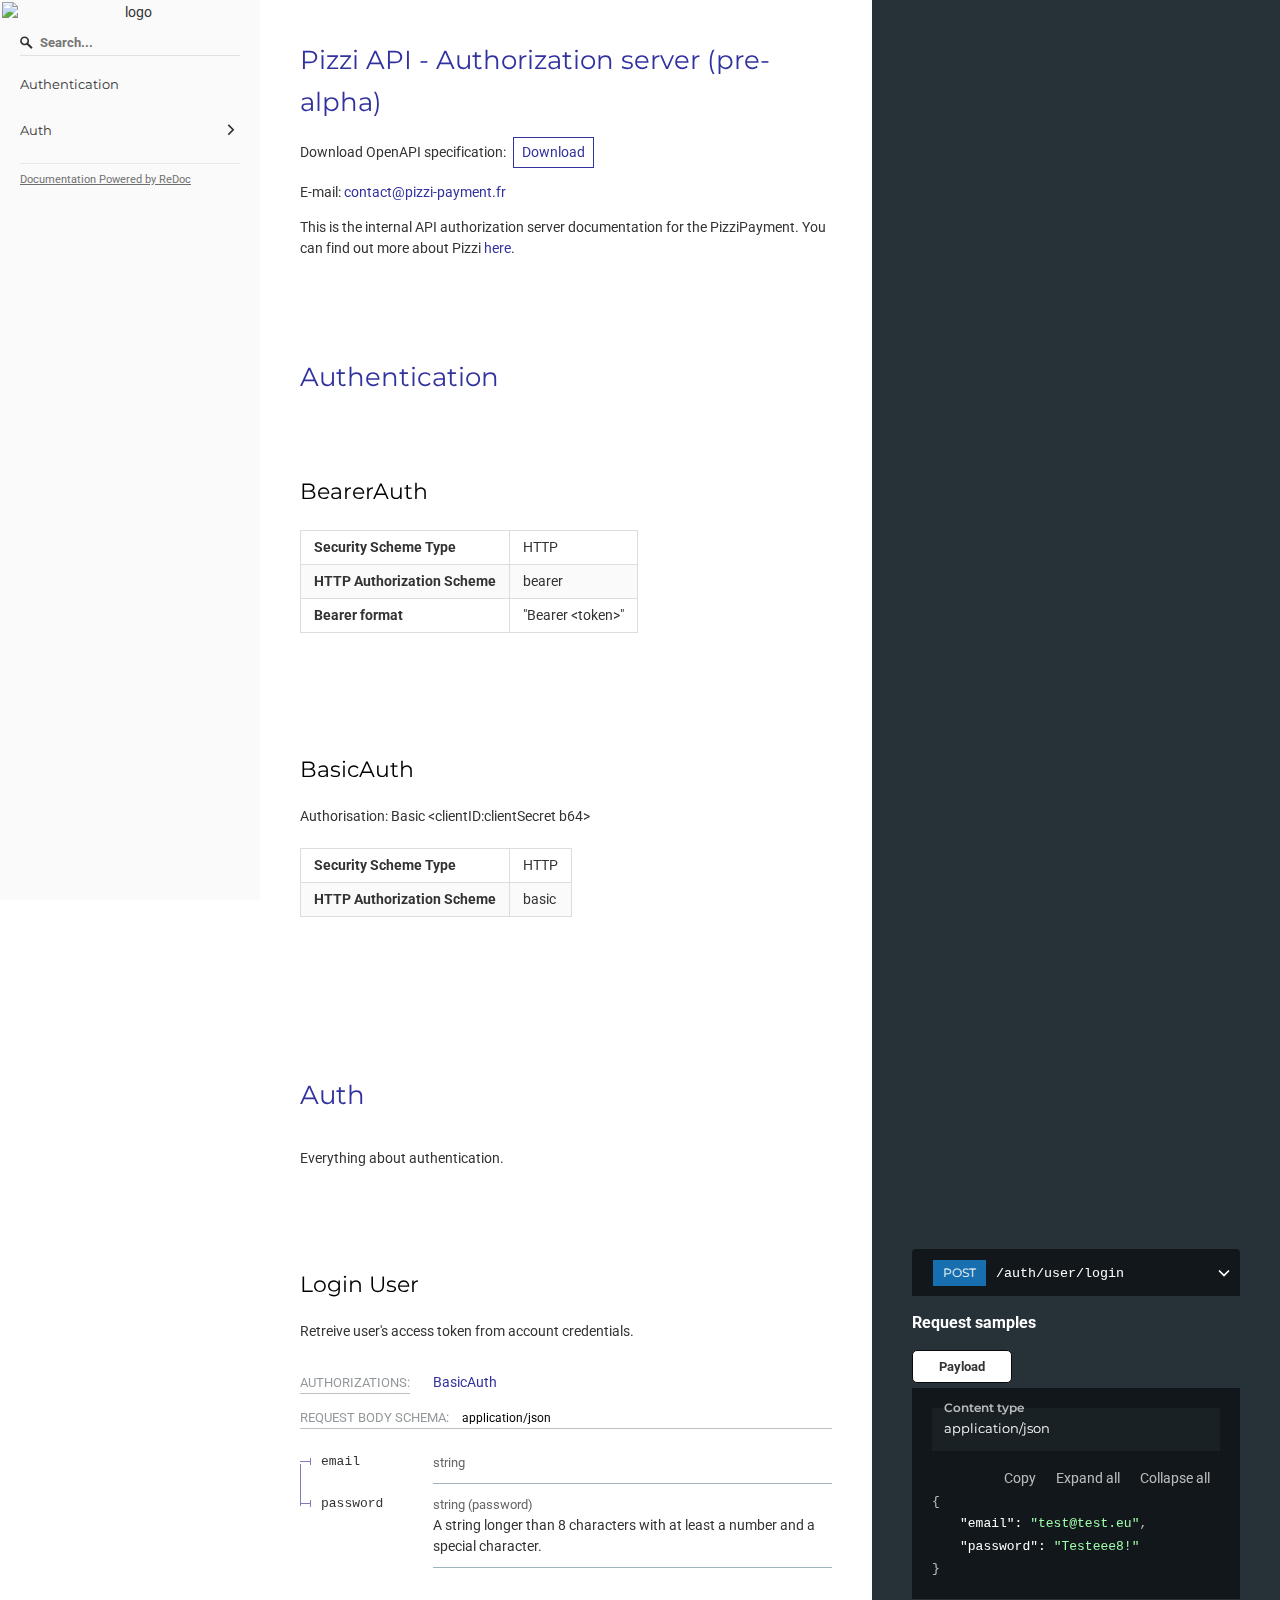
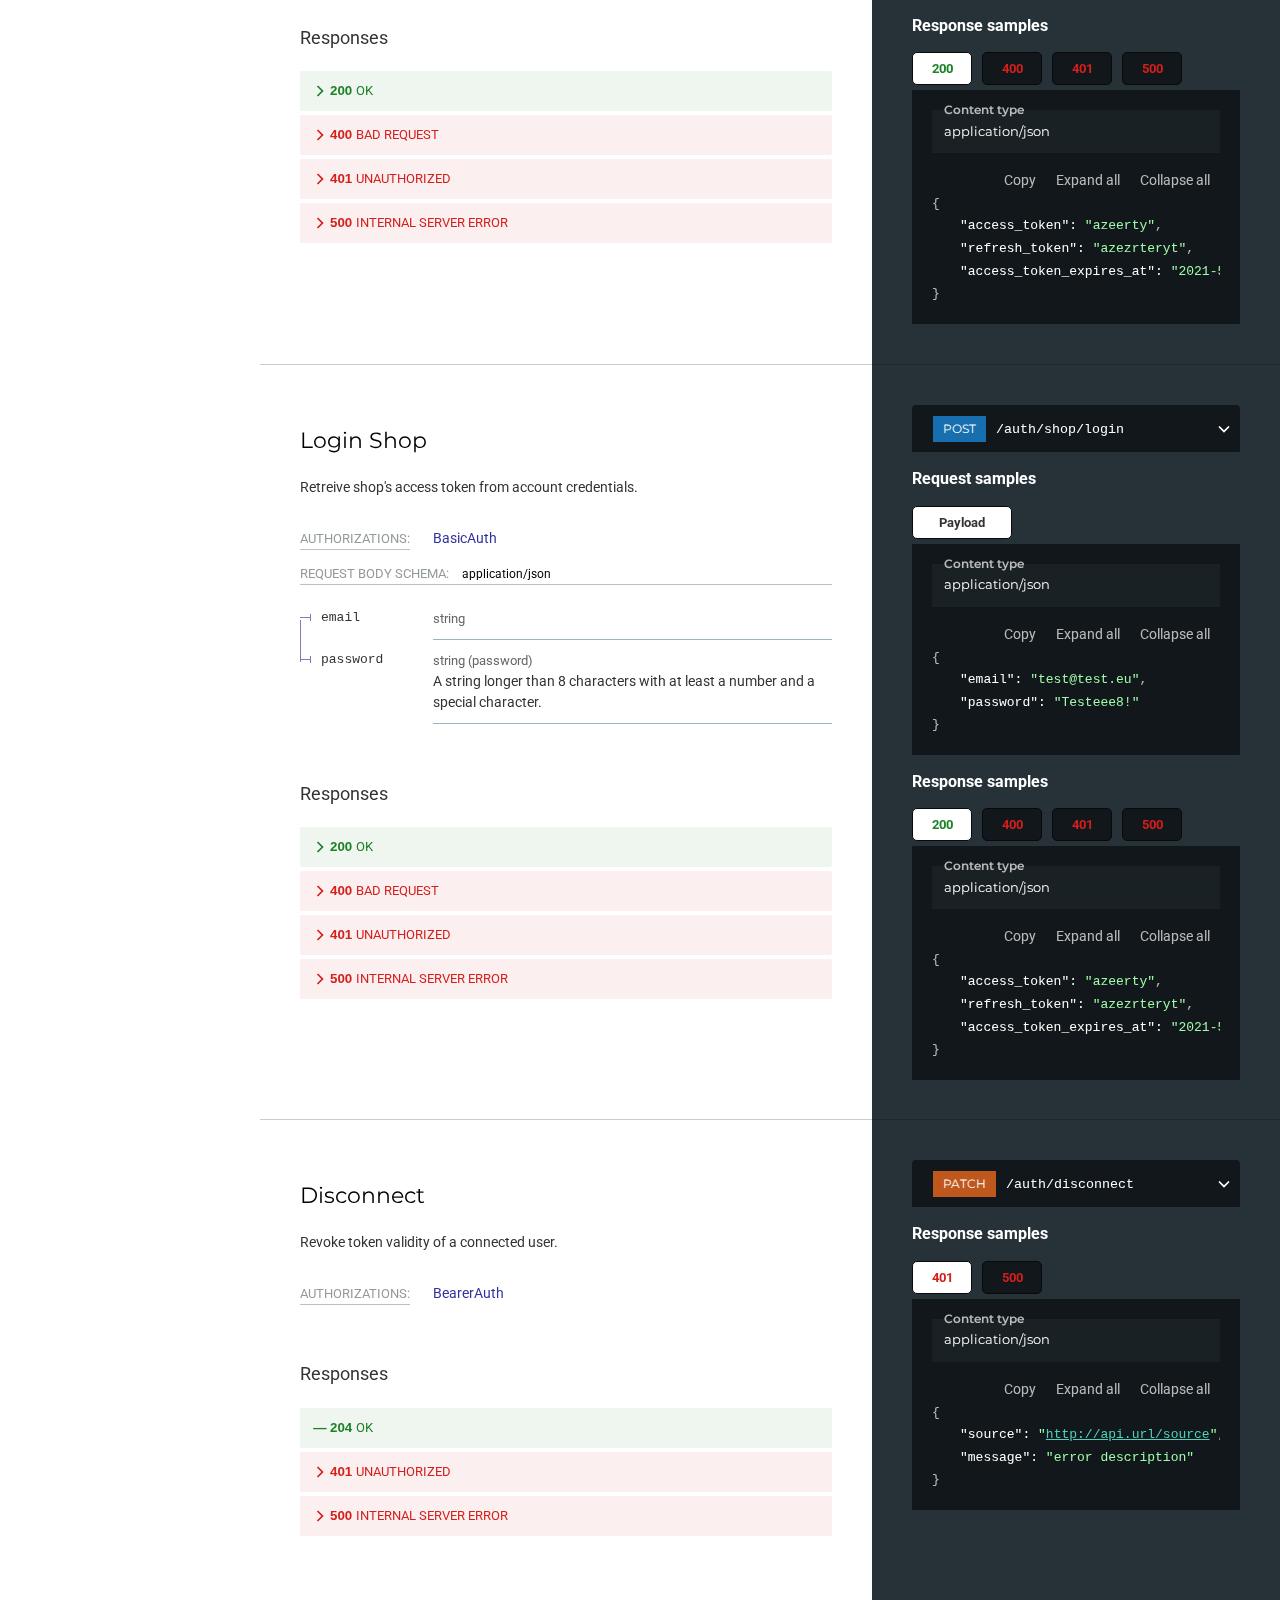
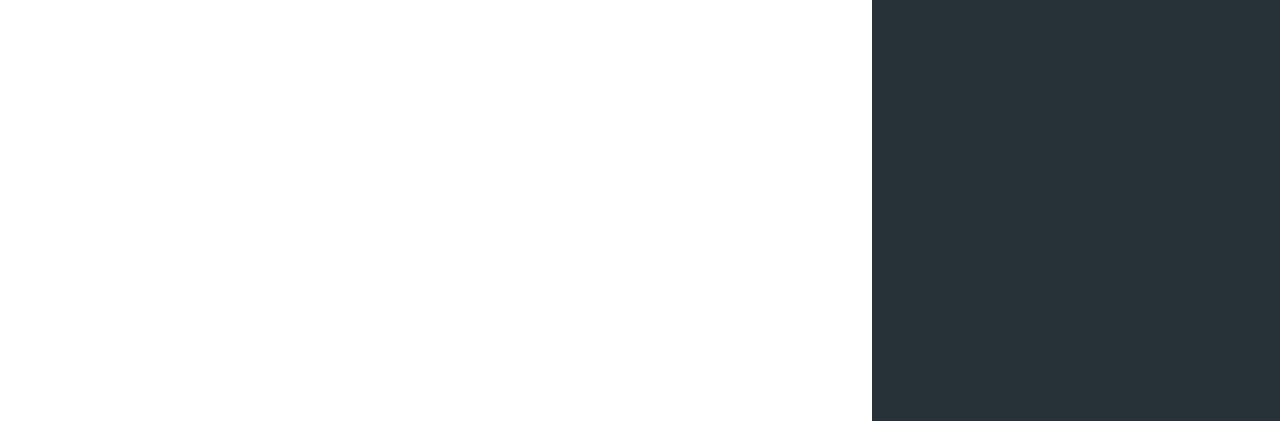
==== authorization-server.html @ ce2922c4 "Update authorization server documentation." ====
<!DOCTYPE html>
<html>

<head>
  <meta charset="utf8" />
  <title>Pizzi API - Authorization server</title>
  <!-- needed for adaptive design -->
  <meta name="viewport" content="width=device-width, initial-scale=1">
  <style>
    body {
      padding: 0;
      margin: 0;
    }
  </style>
  <script>/*! For license information please see redoc.standalone.js.LICENSE.txt */
!function(e,t){"object"==typeof exports&&"object"==typeof module?module.exports=t(require("null")):"function"==typeof define&&define.amd?define(["null"],t):"object"==typeof exports?exports.Redoc=t(require("null")):e.Redoc=t(e.null)}(this,(function(e){return function(){var t={7228:function(e){e.exports=function(e,t){(null==t||t>e.length)&&(t=e.length);for(var n=0,r=new Array(t);n<t;n++)r[n]=e[n];return r},e.exports.default=e.exports,e.exports.__esModule=!0},2858:function(e){e.exports=function(e){if(Array.isArray(e))return e},e.exports.default=e.exports,e.exports.__esModule=!0},3646:function(e,t,n){var r=n(7228);e.exports=function(e){if(Array.isArray(e))return r(e)},e.exports.default=e.exports,e.exports.__esModule=!0},1506:function(e){e.exports=function(e){if(void 0===e)throw new ReferenceError("this hasn't been initialised - super() hasn't been called");return e},e.exports.default=e.exports,e.exports.__esModule=!0},4575:function(e){e.exports=function(e,t){if(!(e instanceof t))throw new TypeError("Cannot call a class as a function")},e.exports.default=e.exports,e.exports.__esModule=!0},9100:function(e,t,n){var r=n(9489),o=n(7067);function i(t,n,a){return o()?(e.exports=i=Reflect.construct,e.exports.default=e.exports,e.exports.__esModule=!0):(e.exports=i=function(e,t,n){var o=[null];o.push.apply(o,t);var i=new(Function.bind.apply(e,o));return n&&r(i,n.prototype),i},e.exports.default=e.exports,e.exports.__esModule=!0),i.apply(null,arguments)}e.exports=i,e.exports.default=e.exports,e.exports.__esModule=!0},3913:function(e){function t(e,t){for(var n=0;n<t.length;n++){var r=t[n];r.enumerable=r.enumerable||!1,r.configurable=!0,"value"in r&&(r.writable=!0),Object.defineProperty(e,r.key,r)}}e.exports=function(e,n,r){return n&&t(e.prototype,n),r&&t(e,r),e},e.exports.default=e.exports,e.exports.__esModule=!0},3269:function(e,t,n){var r=n(379);e.exports=function(e,t){var n="undefined"!=typeof Symbol&&e[Symbol.iterator]||e["@@iterator"];if(!n){if(Array.isArray(e)||(n=r(e))||t&&e&&"number"==typeof e.length){n&&(e=n);var o=0,i=function(){};return{s:i,n:function(){return o>=e.length?{done:!0}:{done:!1,value:e[o++]}},e:function(e){throw e},f:i}}throw new TypeError("Invalid attempt to iterate non-iterable instance.\nIn order to be iterable, non-array objects must have a [Symbol.iterator]() method.")}var a,s=!0,l=!1;return{s:function(){n=n.call(e)},n:function(){var e=n.next();return s=e.done,e},e:function(e){l=!0,a=e},f:function(){try{s||null==n.return||n.return()}finally{if(l)throw a}}}},e.exports.default=e.exports,e.exports.__esModule=!0},9842:function(e,t,n){var r=n(9754),o=n(7067),i=n(8585);e.exports=function(e){var t=o();return function(){var n,o=r(e);if(t){var a=r(this).constructor;n=Reflect.construct(o,arguments,a)}else n=o.apply(this,arguments);return i(this,n)}},e.exports.default=e.exports,e.exports.__esModule=!0},9713:function(e){e.exports=function(e,t,n){return t in e?Object.defineProperty(e,t,{value:n,enumerable:!0,configurable:!0,writable:!0}):e[t]=n,e},e.exports.default=e.exports,e.exports.__esModule=!0},9754:function(e){function t(n){return e.exports=t=Object.setPrototypeOf?Object.getPrototypeOf:function(e){return e.__proto__||Object.getPrototypeOf(e)},e.exports.default=e.exports,e.exports.__esModule=!0,t(n)}e.exports=t,e.exports.default=e.exports,e.exports.__esModule=!0},2205:function(e,t,n){var r=n(9489);e.exports=function(e,t){if("function"!=typeof t&&null!==t)throw new TypeError("Super expression must either be null or a function");e.prototype=Object.create(t&&t.prototype,{constructor:{value:e,writable:!0,configurable:!0}}),t&&r(e,t)},e.exports.default=e.exports,e.exports.__esModule=!0},430:function(e){e.exports=function(e){return-1!==Function.toString.call(e).indexOf("[native code]")},e.exports.default=e.exports,e.exports.__esModule=!0},7067:function(e){e.exports=function(){if("undefined"==typeof Reflect||!Reflect.construct)return!1;if(Reflect.construct.sham)return!1;if("function"==typeof Proxy)return!0;try{return Boolean.prototype.valueOf.call(Reflect.construct(Boolean,[],(function(){}))),!0}catch(e){return!1}},e.exports.default=e.exports,e.exports.__esModule=!0},6860:function(e){e.exports=function(e){if("undefined"!=typeof Symbol&&null!=e[Symbol.iterator]||null!=e["@@iterator"])return Array.from(e)},e.exports.default=e.exports,e.exports.__esModule=!0},3884:function(e){e.exports=function(e,t){var n=e&&("undefined"!=typeof Symbol&&e[Symbol.iterator]||e["@@iterator"]);if(null!=n){var r,o,i=[],a=!0,s=!1;try{for(n=n.call(e);!(a=(r=n.next()).done)&&(i.push(r.value),!t||i.length!==t);a=!0);}catch(e){s=!0,o=e}finally{try{a||null==n.return||n.return()}finally{if(s)throw o}}return i}},e.exports.default=e.exports,e.exports.__esModule=!0},521:function(e){e.exports=function(){throw new TypeError("Invalid attempt to destructure non-iterable instance.\nIn order to be iterable, non-array objects must have a [Symbol.iterator]() method.")},e.exports.default=e.exports,e.exports.__esModule=!0},8206:function(e){e.exports=function(){throw new TypeError("Invalid attempt to spread non-iterable instance.\nIn order to be iterable, non-array objects must have a [Symbol.iterator]() method.")},e.exports.default=e.exports,e.exports.__esModule=!0},8585:function(e,t,n){var r=n(8).default,o=n(1506);e.exports=function(e,t){return!t||"object"!==r(t)&&"function"!=typeof t?o(e):t},e.exports.default=e.exports,e.exports.__esModule=!0},9489:function(e){function t(n,r){return e.exports=t=Object.setPrototypeOf||function(e,t){return e.__proto__=t,e},e.exports.default=e.exports,e.exports.__esModule=!0,t(n,r)}e.exports=t,e.exports.default=e.exports,e.exports.__esModule=!0},3038:function(e,t,n){var r=n(2858),o=n(3884),i=n(379),a=n(521);e.exports=function(e,t){return r(e)||o(e,t)||i(e,t)||a()},e.exports.default=e.exports,e.exports.__esModule=!0},319:function(e,t,n){var r=n(3646),o=n(6860),i=n(379),a=n(8206);e.exports=function(e){return r(e)||o(e)||i(e)||a()},e.exports.default=e.exports,e.exports.__esModule=!0},8:function(e){function t(n){return"function"==typeof Symbol&&"symbol"==typeof Symbol.iterator?(e.exports=t=function(e){return typeof e},e.exports.default=e.exports,e.exports.__esModule=!0):(e.exports=t=function(e){return e&&"function"==typeof Symbol&&e.constructor===Symbol&&e!==Symbol.prototype?"symbol":typeof e},e.exports.default=e.exports,e.exports.__esModule=!0),t(n)}e.exports=t,e.exports.default=e.exports,e.exports.__esModule=!0},379:function(e,t,n){var r=n(7228);e.exports=function(e,t){if(e){if("string"==typeof e)return r(e,t);var n=Object.prototype.toString.call(e).slice(8,-1);return"Object"===n&&e.constructor&&(n=e.constructor.name),"Map"===n||"Set"===n?Array.from(e):"Arguments"===n||/^(?:Ui|I)nt(?:8|16|32)(?:Clamped)?Array$/.test(n)?r(e,t):void 0}},e.exports.default=e.exports,e.exports.__esModule=!0},5957:function(e,t,n){var r=n(9754),o=n(9489),i=n(430),a=n(9100);function s(t){var n="function"==typeof Map?new Map:void 0;return e.exports=s=function(e){if(null===e||!i(e))return e;if("function"!=typeof e)throw new TypeError("Super expression must either be null or a function");if(void 0!==n){if(n.has(e))return n.get(e);n.set(e,t)}function t(){return a(e,arguments,r(this).constructor)}return t.prototype=Object.create(e.prototype,{constructor:{value:t,enumerable:!1,writable:!0,configurable:!0}}),o(t,e)},e.exports.default=e.exports,e.exports.__esModule=!0,s(t)}e.exports=s,e.exports.default=e.exports,e.exports.__esModule=!0},7757:function(e,t,n){e.exports=n(5666)},2840:function(e,t,n){"use strict";var r=n(319).default,o=n(7757);n(1539),n(8674),n(9601),n(2222),n(1249),n(8309),n(7941),n(7327),n(4916),n(3123),n(7042);var i=this&&this.__awaiter||function(e,t,n,r){return new(n||(n=Promise))((function(o,i){function a(e){try{l(r.next(e))}catch(e){i(e)}}function s(e){try{l(r.throw(e))}catch(e){i(e)}}function l(e){var t;e.done?o(e.value):(t=e.value,t instanceof n?t:new n((function(e){e(t)}))).then(a,s)}l((r=r.apply(e,t||[])).next())}))};Object.defineProperty(t,"__esModule",{value:!0}),t.bundleDocument=t.bundle=t.OasVersion=void 0;var a,s=n(2307),l=n(8604),c=n(9079),u=n(8553),f=n(4343),p=n(7649),d=n(9562),h=n(3353),m=n(6230),v=n(8140),g=n(4241),y=n(2806),b=n(9272);function x(e){return i(this,void 0,void 0,o.mark((function t(){var n,i,s,v,y,b,x,w,E,S,O,_,A,I,C;return o.wrap((function(t){for(;;)switch(t.prev=t.next){case 0:return n=e.document,i=e.config,s=e.customTypes,v=e.externalRefResolver,y=e.dereference,b=void 0!==y&&y,x=m.detectOpenAPI(n.parsed),w=m.openAPIMajor(x),E=i.getRulesForOasVersion(w),S=d.normalizeTypes(i.extendTypes((null!=s?s:w===m.OasMajorVersion.Version3)?x===a.Version3_1?p.Oas3_1Types:u.Oas3Types:f.Oas2Types,x),i),O=g.initRules(E,i,"preprocessors",x),_=g.initRules(E,i,"decorators",x),A={problems:[],oasVersion:x},I=c.normalizeVisitors([].concat(r(O),[{severity:"error",ruleId:"bundler",visitor:k(w,b,n)}],r(_)),S),t.next=11,l.resolveDocument({rootDocument:n,rootType:S.DefinitionRoot,externalRefResolver:v});case 11:return C=t.sent,h.walkDocument({document:n,rootType:S.DefinitionRoot,normalizedVisitors:I,resolvedRefMap:C,ctx:A}),t.abrupt("return",{bundle:n,problems:A.problems.map((function(e){return i.addProblemToIgnore(e)})),fileDependencies:v.getFiles()});case 14:case"end":return t.stop()}}),t)})))}function w(e,t){switch(t){case m.OasMajorVersion.Version3:switch(e){case"Schema":return"schemas";case"Parameter":return"parameters";case"Response":return"responses";case"Example":return"examples";case"RequestBody":return"requestBodies";case"Header":return"headers";case"SecuritySchema":return"securitySchemes";case"Link":return"links";case"Callback":return"callbacks";default:return null}case m.OasMajorVersion.Version2:switch(e){case"Schema":return"definitions";case"Parameter":return"parameters";case"Response":return"responses";default:return null}}}function k(e,t,n){var r,o={ref:{leave:function(r,o,s){if(s.location&&void 0!==s.node){if(s.location.source!==n.source||s.location.source!==o.location.source||"scalar"===o.type.name||t){var l=w(o.type.name,e);l?t?(a(l,s,o),i(r,s,o)):r.$ref=a(l,s,o):i(r,s,o)}}else y.reportUnresolvedRef(s,o.report,o.location)}},DefinitionRoot:{enter:function(t){e===m.OasMajorVersion.Version3?r=t.components=t.components||{}:e===m.OasMajorVersion.Version2&&(r=t)}}};function i(e,t,n){b.isPlainObject(t.node)?(delete e.$ref,Object.assign(e,t.node)):n.parent[n.key]=t.node}function a(t,n,o){r[t]=r[t]||{};var i=function(e,t,n){for(var o=[e.location.source.absoluteRef,e.location.pointer],i=o[0],a=o[1],l=r[t],c="",u=a.slice(2).split("/").filter(Boolean);u.length>0;)if(c=u.pop()+(c?"-".concat(c):""),!l||!l[c]||s(l[c],e.node))return c;if(!l[c=v.refBaseName(i)+(c?"_".concat(c):"")]||s(l[c],e.node))return c;for(var f=c,p=2;l[c]&&!s(l[c],e.node);)c="".concat(f,"-").concat(p),p++;return l[c]||n.report({message:"Two schemas are referenced with the same name but different content. Renamed ".concat(f," to ").concat(c,"."),location:n.location,forceSeverity:"warn"}),c}(n,t,o);return r[t][i]=n.node,e===m.OasMajorVersion.Version3?"#/components/".concat(t,"/").concat(i):"#/".concat(t,"/").concat(i)}return e===m.OasMajorVersion.Version3&&(o.DiscriminatorMapping={leave:function(n,r){for(var o=0,i=Object.keys(n);o<i.length;o++){var s=i[o],l=n[s],c=r.resolve({$ref:l});if(!c.location||void 0===c.node)return void y.reportUnresolvedRef(c,r.report,r.location.child(s));var u=w("Schema",e);t?a(u,c,r):n[s]=a(u,c,r)}}}),o}!function(e){e.Version2="oas2",e.Version3_0="oas3_0",e.Version3_1="oas3_1"}(a=t.OasVersion||(t.OasVersion={})),t.bundle=function(e){return i(this,void 0,void 0,o.mark((function t(){var n,r,i,a,s,c,u;return o.wrap((function(t){for(;;)switch(t.prev=t.next){case 0:if(n=e.ref,r=e.doc,i=e.externalRefResolver,a=void 0===i?new l.BaseResolver(e.config.resolve):i,s=e.base,c=void 0===s?null:s,n||r){t.next=3;break}throw new Error("Document or reference is required.\n");case 3:if(void 0===r){t.next=7;break}t.t0=r,t.next=10;break;case 7:return t.next=9,a.resolveDocument(c,n,!0);case 9:t.t0=t.sent;case 10:if(!((u=t.t0)instanceof Error)){t.next=13;break}throw u;case 13:return t.abrupt("return",x(Object.assign(Object.assign({document:u},e),{config:e.config.lint,externalRefResolver:a})));case 14:case"end":return t.stop()}}),t)})))},t.bundleDocument=x},7306:function(e,t,n){"use strict";var r=n(3038).default,o=n(319).default,i=n(3269).default,a=n(9713).default,s=n(4575).default,l=n(3913).default;n(6992),n(1539),n(189),n(8783),n(3948),n(9601),n(9600),n(7941),n(1038),n(7327),n(4747),n(2479),n(1249),n(9826),n(2222),n(4916),n(3123),n(1532),n(9714),t.De=t.bD=void 0;var c=n(5101),u=n(6470),f=n(4756),p=n(6470),d=n(2566),h=n(9272),m=n(6230),v=n(8890);t.bD=".redocly.lint-ignore.yaml";var g=function(){function e(n,o){var l,g,x;s(this,e),this.rawConfig=n,this.configFile=o,this.ignore={},this._usedRules=new Set,this._usedVersions=new Set,this.recommendedFallback=!1,this.plugins=n.plugins?function(e){var t=arguments.length>1&&void 0!==arguments[1]?arguments[1]:"";if(!e)return[];var n=require,r=new Map;return e.map((function(e){var o="string"==typeof e?n(u.resolve(u.dirname(t),e)):e,i=o.id;if("string"!=typeof i)throw new Error(d.red("Plugin must define `id` property in ".concat(d.blue(e.toString()),".")));if(r.has(i)){var a=r.get(i);throw new Error(d.red('Plugin "id" must be unique. Plugin '.concat(d.blue(e.toString()),' uses id "').concat(d.blue(i),'" already seen in ').concat(d.blue(a))))}r.set(i,e.toString());var s=Object.assign(Object.assign({id:i},o.configs?{configs:o.configs}:{}),o.typeExtension?{typeExtension:o.typeExtension}:{});if(o.rules){if(!o.rules.oas3&&!o.rules.oas2)throw new Error('Plugin rules must have `oas3` or `oas2` rules "'.concat(e,"."));s.rules={},o.rules.oas3&&(s.rules.oas3=y(o.rules.oas3,i)),o.rules.oas2&&(s.rules.oas2=y(o.rules.oas2,i))}if(o.preprocessors){if(!o.preprocessors.oas3&&!o.preprocessors.oas2)throw new Error('Plugin `preprocessors` must have `oas3` or `oas2` preprocessors "'.concat(e,"."));s.preprocessors={},o.preprocessors.oas3&&(s.preprocessors.oas3=y(o.preprocessors.oas3,i)),o.preprocessors.oas2&&(s.preprocessors.oas2=y(o.preprocessors.oas2,i))}if(o.decorators){if(!o.decorators.oas3&&!o.decorators.oas2)throw new Error('Plugin `decorators` must have `oas3` or `oas2` decorators "'.concat(e,"."));s.decorators={},o.decorators.oas3&&(s.decorators.oas3=y(o.decorators.oas3,i)),o.decorators.oas2&&(s.decorators.oas2=y(o.decorators.oas2,i))}return s})).filter(h.notUndefined)}(n.plugins,o):[],this.doNotResolveExamples=!!n.doNotResolveExamples,n.extends||(this.recommendedFallback=!0);var w,k,E=n.extends?(w=n.extends,k=this.plugins,w.map((function(e){var t,n=function(e){if(e.indexOf("/")>-1){var t=e.split("/"),n=r(t,2);return{pluginId:n[0],configName:n[1]}}return{pluginId:"",configName:e}}(e),o=n.pluginId,i=n.configName,a=k.find((function(e){return e.id===o}));if(!a)throw new Error("Invalid config ".concat(d.red(e),": plugin ").concat(o," is not included."));var s=null===(t=a.configs)||void 0===t?void 0:t[i];if(!s)throw new Error(o?"Invalid config ".concat(d.red(e),": plugin ").concat(o," doesn't export config with name ").concat(i,"."):"Invalid config ".concat(d.red(e),": there is no such built-in config."));return s}))):[v.default];(n.rules||n.preprocessors||n.decorators)&&E.push({rules:n.rules,preprocessors:n.preprocessors,decorators:n.decorators});var S=function(e){var t,n={rules:{},oas2Rules:{},oas3_0Rules:{},oas3_1Rules:{},preprocessors:{},oas2Preprocessors:{},oas3_0Preprocessors:{},oas3_1Preprocessors:{},decorators:{},oas2Decorators:{},oas3_0Decorators:{},oas3_1Decorators:{}},r=i(e);try{for(r.s();!(t=r.n()).done;){var o=t.value;if(o.extends)throw new Error("`extends` is not supported in shared configs yet: ".concat(JSON.stringify(o,null,2),"."));Object.assign(n.rules,o.rules),Object.assign(n.oas2Rules,o.oas2Rules),b(n.oas2Rules,o.rules||{}),Object.assign(n.oas3_0Rules,o.oas3_0Rules),b(n.oas3_0Rules,o.rules||{}),Object.assign(n.oas3_1Rules,o.oas3_1Rules),b(n.oas3_1Rules,o.rules||{}),Object.assign(n.preprocessors,o.preprocessors),Object.assign(n.oas2Preprocessors,o.oas2Preprocessors),b(n.oas2Preprocessors,o.preprocessors||{}),Object.assign(n.oas3_0Preprocessors,o.oas3_0Preprocessors),b(n.oas3_0Preprocessors,o.preprocessors||{}),Object.assign(n.oas3_1Preprocessors,o.oas3_1Preprocessors),b(n.oas3_1Preprocessors,o.preprocessors||{}),Object.assign(n.decorators,o.decorators),Object.assign(n.oas2Decorators,o.oas2Decorators),b(n.oas2Decorators,o.decorators||{}),Object.assign(n.oas3_0Decorators,o.oas3_0Decorators),b(n.oas3_0Decorators,o.decorators||{}),Object.assign(n.oas3_1Decorators,o.oas3_1Decorators),b(n.oas3_1Decorators,o.decorators||{})}}catch(e){r.e(e)}finally{r.f()}return n}(E);this.rules=(a(l={},m.OasVersion.Version2,Object.assign(Object.assign({},S.rules),S.oas2Rules)),a(l,m.OasVersion.Version3_0,Object.assign(Object.assign({},S.rules),S.oas3_0Rules)),a(l,m.OasVersion.Version3_1,Object.assign(Object.assign({},S.rules),S.oas3_1Rules)),l),this.preprocessors=(a(g={},m.OasVersion.Version2,Object.assign(Object.assign({},S.preprocessors),S.oas2Preprocessors)),a(g,m.OasVersion.Version3_0,Object.assign(Object.assign({},S.preprocessors),S.oas3_0Preprocessors)),a(g,m.OasVersion.Version3_1,Object.assign(Object.assign({},S.preprocessors),S.oas3_1Preprocessors)),g),this.decorators=(a(x={},m.OasVersion.Version2,Object.assign(Object.assign({},S.decorators),S.oas2Decorators)),a(x,m.OasVersion.Version3_0,Object.assign(Object.assign({},S.decorators),S.oas3_0Decorators)),a(x,m.OasVersion.Version3_1,Object.assign(Object.assign({},S.decorators),S.oas3_1Decorators)),x);var O=this.configFile?u.dirname(this.configFile):"undefined"!=typeof process&&process.cwd()||"",_=u.join(O,t.bD);if(c.hasOwnProperty("existsSync")&&c.existsSync(_)){this.ignore=f.safeLoad(c.readFileSync(_,"utf-8"))||{};for(var A=0,I=Object.keys(this.ignore);A<I.length;A++){var C=I[A];this.ignore[u.resolve(p.dirname(_),C)]=this.ignore[C];for(var T=0,R=Object.keys(this.ignore[C]);T<R.length;T++){var P=R[T];this.ignore[C][P]=new Set(this.ignore[C][P])}delete this.ignore[C]}}}return l(e,[{key:"saveIgnore",value:function(){for(var e=this.configFile?u.dirname(this.configFile):process.cwd(),n=u.join(e,t.bD),r={},o=0,i=Object.keys(this.ignore);o<i.length;o++)for(var a=i[o],s=r[u.relative(e,a)]=this.ignore[a],l=0,p=Object.keys(s);l<p.length;l++){var d=p[l];s[d]=Array.from(s[d])}c.writeFileSync(n,"# This file instructs Redocly's linter to ignore the rules contained for specific parts of your API.\n# See https://redoc.ly/docs/cli/ for more information.\n"+f.safeDump(r))}},{key:"addIgnore",value:function(e){var t=this.ignore,n=e.location[0];if(void 0!==n.pointer){var r=t[n.source.absoluteRef]=t[n.source.absoluteRef]||{};(r[e.ruleId]=r[e.ruleId]||new Set).add(n.pointer)}}},{key:"addProblemToIgnore",value:function(e){var t=e.location[0];if(void 0===t.pointer)return e;var n=(this.ignore[t.source.absoluteRef]||{})[e.ruleId],r=n&&n.has(t.pointer);return r?Object.assign(Object.assign({},e),{ignored:r}):e}},{key:"extendTypes",value:function(e,t){var n,r=e,o=i(this.plugins);try{for(o.s();!(n=o.n()).done;){var a=n.value;if(void 0!==a.typeExtension)switch(t){case m.OasVersion.Version3_0:if(!a.typeExtension.oas3)continue;r=a.typeExtension.oas3(r,t);case m.OasVersion.Version2:if(!a.typeExtension.oas2)continue;r=a.typeExtension.oas2(r,t);default:throw new Error("Not implemented")}}}catch(e){o.e(e)}finally{o.f()}return r}},{key:"getRuleSettings",value:function(e,t){this._usedRules.add(e),this._usedVersions.add(t);var n=this.rules[t][e]||"off";return"string"==typeof n?{severity:n}:Object.assign({severity:"error"},n)}},{key:"getPreprocessorSettings",value:function(e,t){this._usedRules.add(e),this._usedVersions.add(t);var n=this.preprocessors[t][e]||"off";return"string"==typeof n?{severity:"on"===n?"error":n}:Object.assign({severity:"error"},n)}},{key:"getDecoratorSettings",value:function(e,t){this._usedRules.add(e),this._usedVersions.add(t);var n=this.decorators[t][e]||"off";return"string"==typeof n?{severity:"on"===n?"error":n}:Object.assign({severity:"error"},n)}},{key:"getUnusedRules",value:function(){for(var e=this,t=[],n=[],r=[],i=0,a=Array.from(this._usedVersions);i<a.length;i++){var s=a[i];t.push.apply(t,o(Object.keys(this.rules[s]).filter((function(t){return!e._usedRules.has(t)})))),n.push.apply(n,o(Object.keys(this.decorators[s]).filter((function(t){return!e._usedRules.has(t)})))),r.push.apply(r,o(Object.keys(this.preprocessors[s]).filter((function(t){return!e._usedRules.has(t)}))))}return{rules:t,preprocessors:r,decorators:n}}},{key:"getRulesForOasVersion",value:function(e){switch(e){case m.OasMajorVersion.Version3:var t=[];return this.plugins.forEach((function(e){var n;return(null===(n=e.preprocessors)||void 0===n?void 0:n.oas3)&&t.push(e.preprocessors.oas3)})),this.plugins.forEach((function(e){var n;return(null===(n=e.rules)||void 0===n?void 0:n.oas3)&&t.push(e.rules.oas3)})),this.plugins.forEach((function(e){var n;return(null===(n=e.decorators)||void 0===n?void 0:n.oas3)&&t.push(e.decorators.oas3)})),t;case m.OasMajorVersion.Version2:var n=[];return this.plugins.forEach((function(e){var t;return(null===(t=e.preprocessors)||void 0===t?void 0:t.oas2)&&n.push(e.preprocessors.oas2)})),this.plugins.forEach((function(e){var t;return(null===(t=e.rules)||void 0===t?void 0:t.oas2)&&n.push(e.rules.oas2)})),this.plugins.forEach((function(e){var t;return(null===(t=e.decorators)||void 0===t?void 0:t.oas2)&&n.push(e.decorators.oas2)})),n}}},{key:"skipRules",value:function(e){var t,n=i(e||[]);try{for(n.s();!(t=n.n()).done;)for(var r=t.value,o=0,a=Object.values(m.OasVersion);o<a.length;o++){var s=a[o];this.rules[s][r]&&(this.rules[s][r]="off")}}catch(e){n.e(e)}finally{n.f()}}},{key:"skipPreprocessors",value:function(e){var t,n=i(e||[]);try{for(n.s();!(t=n.n()).done;)for(var r=t.value,o=0,a=Object.values(m.OasVersion);o<a.length;o++){var s=a[o];this.preprocessors[s][r]&&(this.preprocessors[s][r]="off")}}catch(e){n.e(e)}finally{n.f()}}},{key:"skipDecorators",value:function(e){var t,n=i(e||[]);try{for(n.s();!(t=n.n()).done;)for(var r=t.value,o=0,a=Object.values(m.OasVersion);o<a.length;o++){var s=a[o];this.decorators[s][r]&&(this.decorators[s][r]="off")}}catch(e){n.e(e)}finally{n.f()}}}]),e}();function y(e,t){if(!t)return e;for(var n={},r=0,o=Object.keys(e);r<o.length;r++){var i=o[r];n["".concat(t,"/").concat(i)]=e[i]}return n}function b(e,t){for(var n=0,r=Object.keys(t);n<r.length;n++){var o=r[n];e.hasOwnProperty(o)&&(e[o]=t[o])}}t.De=function e(t,n){var r,o,i;s(this,e),this.rawConfig=t,this.configFile=n,this.apiDefinitions=t.apiDefinitions||{},this.lint=new g(t.lint||{},n),this.referenceDocs=t.referenceDocs||{},this.resolve={http:{headers:null!==(i=null===(o=null===(r=null==t?void 0:t.resolve)||void 0===r?void 0:r.http)||void 0===o?void 0:o.headers)&&void 0!==i?i:[],customFetch:void 0}}}},8890:function(e,t){"use strict";Object.defineProperty(t,"__esModule",{value:!0}),t.default={rules:{"info-description":"warn","info-contact":"off","info-license":"warn","info-license-url":"warn","tag-description":"warn","tags-alphabetical":"off","parameter-description":"off","no-path-trailing-slash":"error","no-identical-paths":"error","no-ambiguous-paths":"warn","path-declaration-must-exist":"error","path-not-include-query":"error","path-parameters-defined":"error","operation-description":"off","operation-2xx-response":"warn","operation-operationId":"warn","operation-summary":"error","operation-operationId-unique":"error","operation-operationId-url-safe":"error","operation-parameters-unique":"error","operation-tag-defined":"off","operation-security-defined":"error","operation-singular-tag":"off","no-unresolved-refs":"error","no-enum-type-mismatch":"error","boolean-parameter-prefixes":"off","paths-kebab-case":"off",spec:"error"},oas3_0Rules:{"no-invalid-media-type-examples":{severity:"warn",disallowAdditionalProperties:!0},"no-server-example.com":"warn","no-server-trailing-slash":"error","no-empty-servers":"error","no-example-value-and-externalValue":"error","no-unused-components":"warn","no-undefined-server-variable":"error","no-servers-empty-enum":"error"},oas3_1Rules:{"no-server-example.com":"warn","no-server-trailing-slash":"error","no-empty-servers":"error","no-example-value-and-externalValue":"error","no-unused-components":"warn","no-undefined-server-variable":"error","no-servers-empty-enum":"error"}}},4241:function(e,t,n){"use strict";n(7327),n(6535),n(9244),n(1249),n(7941),Object.defineProperty(t,"__esModule",{value:!0}),t.initRules=void 0;var r=n(9272);t.initRules=function(e,t,n,o){return e.flatMap((function(e){return Object.keys(e).map((function(r){var i=e[r],a="rules"===n?t.getRuleSettings(r,o):"preprocessors"===n?t.getPreprocessorSettings(r,o):t.getDecoratorSettings(r,o);if("off"!==a.severity){var s=i(a);return{severity:a.severity,ruleId:r,visitor:s}}}))})).filter(r.notUndefined)}},6230:function(e,t,n){"use strict";var r,o;n(6755),Object.defineProperty(t,"__esModule",{value:!0}),t.openAPIMajor=t.detectOpenAPI=t.OasMajorVersion=t.OasVersion=void 0,function(e){e.Version2="oas2",e.Version3_0="oas3_0",e.Version3_1="oas3_1"}(r=t.OasVersion||(t.OasVersion={})),function(e){e.Version2="oas2",e.Version3="oas3"}(o=t.OasMajorVersion||(t.OasMajorVersion={})),t.detectOpenAPI=function(e){if("object"!=typeof e)throw new Error("Document must be JSON object, got ".concat(typeof e));if(!e.openapi&&!e.swagger)throw new Error("This doesn’t look like an OpenAPI document.\n");if(e.openapi&&e.openapi.startsWith("3.0"))return r.Version3_0;if(e.openapi&&e.openapi.startsWith("3.1"))return r.Version3_1;if(e.swagger&&"2.0"===e.swagger)return r.Version2;throw new Error("Unsupported OpenAPI Version: ".concat(e.openapi||e.swagger))},t.openAPIMajor=function(e){return e===r.Version2?o.Version2:o.Version3}},8140:function(e,t,n){"use strict";var r=n(3038).default,o=n(4575).default,i=n(3913).default;n(9600),n(1249),n(9601),n(4916),n(5306),n(3123),n(7327),n(6755),Object.defineProperty(t,"__esModule",{value:!0}),t.isMappingRef=t.isAbsoluteUrl=t.refBaseName=t.pointerBaseName=t.parsePointer=t.parseRef=t.escapePointer=t.unescapePointer=t.Location=t.isRef=t.joinPointer=void 0;var a=n(6470);function s(e,t){return""===e&&(e="#/"),"/"===e[e.length-1]?e+t:e+"/"+t}t.joinPointer=s,t.isRef=function(e){return e&&"string"==typeof e.$ref};var l=function(){function e(t,n){o(this,e),this.source=t,this.pointer=n}return i(e,[{key:"child",value:function(t){return new e(this.source,s(this.pointer,(Array.isArray(t)?t:[t]).map(u).join("/")))}},{key:"key",value:function(){return Object.assign(Object.assign({},this),{reportOnKey:!0})}},{key:"absolutePointer",get:function(){return this.source.absoluteRef+("#/"===this.pointer?"":this.pointer)}}]),e}();function c(e){return decodeURIComponent(e.replace(/~1/g,"/").replace(/~0/g,"~"))}function u(e){return"number"==typeof e?e:e.replace(/~/g,"~0").replace(/\//g,"~1")}t.Location=l,t.unescapePointer=c,t.escapePointer=u,t.parseRef=function(e){var t=e.split("#/"),n=r(t,2),o=n[0],i=n[1];return{uri:o||null,pointer:i?i.split("/").map(c).filter(Boolean):[]}},t.parsePointer=function(e){return e.substr(2).split("/").map(c)},t.pointerBaseName=function(e){var t=e.split("/");return t[t.length-1]},t.refBaseName=function(e){var t=e.split(a.sep);return t[t.length-1].split(".")[0]},t.isAbsoluteUrl=function(e){return e.startsWith("http://")||e.startsWith("https://")},t.isMappingRef=function(e){return e.startsWith("#")||e.startsWith("https://")||e.startsWith("./")||e.startsWith("../")||e.indexOf("/")>-1}},8604:function(e,t,n){"use strict";var r=n(3269).default,o=n(7757),i=n(3038).default,a=n(1506).default,s=n(2205).default,l=n(9842).default,c=n(5957).default,u=n(4575).default,f=n(3913).default;n(1539),n(8674),n(4916),n(3123),n(4723),n(6992),n(1532),n(8783),n(3948),n(189),n(1038),n(6699),n(2222),n(8309),n(7941),n(9601);var p=this&&this.__awaiter||function(e,t,n,r){return new(n||(n=Promise))((function(o,i){function a(e){try{l(r.next(e))}catch(e){i(e)}}function s(e){try{l(r.throw(e))}catch(e){i(e)}}function l(e){var t;e.done?o(e.value):(t=e.value,t instanceof n?t:new n((function(e){e(t)}))).then(a,s)}l((r=r.apply(e,t||[])).next())}))};Object.defineProperty(t,"__esModule",{value:!0}),t.resolveDocument=t.BaseResolver=t.makeDocumentFromString=t.YamlParseError=t.ResolveError=t.Source=void 0;var d=n(3817),h=n(6470),m=n(8575),v=n(4756),g=n(8140),y=n(9562),b=n(9272),x=function(){function e(t,n,r){u(this,e),this.absoluteRef=t,this.body=n,this.mimeType=r}return f(e,[{key:"getAst",value:function(e){var t;return void 0===this._ast&&(this._ast=null!==(t=e(this.body,{filename:this.absoluteRef}))&&void 0!==t?t:void 0,this._ast&&0===this._ast.kind&&""===this._ast.value&&1!==this._ast.startPosition&&(this._ast.startPosition=1,this._ast.endPosition=1)),this._ast}},{key:"getLines",value:function(){return void 0===this._lines&&(this._lines=this.body.split(/\r\n|[\n\r]/g)),this._lines}}]),e}();t.Source=x;var w=function(e){s(n,e);var t=l(n);function n(e){var r;return u(this,n),(r=t.call(this,e.message)).originalError=e,Object.setPrototypeOf(a(r),n.prototype),r}return n}(c(Error));t.ResolveError=w;var k=/at line (\d+), column (\d+):/,E=function(e){s(n,e);var t=l(n);function n(e,r){var o;u(this,n),(o=t.call(this,e.message.split("\n")[0])).originalError=e,o.source=r,Object.setPrototypeOf(a(o),n.prototype);var s=o.message.match(k)||[],l=i(s,3),c=l[1],f=l[2];return o.line=parseInt(c,10),o.col=parseInt(f,10),o}return n}(c(Error));t.YamlParseError=E,t.makeDocumentFromString=function(e,t){var n=new x(t,e);try{return{source:n,parsed:v.safeLoad(e,{filename:t})}}catch(e){throw new E(e,n)}};var S=function(){function e(){var t=arguments.length>0&&void 0!==arguments[0]?arguments[0]:{http:{headers:[]}};u(this,e),this.config=t,this.cache=new Map}return f(e,[{key:"getFiles",value:function(){return new Set(Array.from(this.cache.keys()))}},{key:"resolveExternalRef",value:function(e,t){return g.isAbsoluteUrl(t)?t:e&&g.isAbsoluteUrl(e)?m.resolve(e,t):h.resolve(e?h.dirname(e):process.cwd(),t)}},{key:"loadExternalRef",value:function(e){return p(this,void 0,void 0,o.mark((function t(){var n,r,i;return o.wrap((function(t){for(;;)switch(t.prev=t.next){case 0:if(t.prev=0,!g.isAbsoluteUrl(e)){t.next=10;break}return t.next=4,b.readFileFromUrl(e,this.config.http);case 4:return n=t.sent,r=n.body,i=n.mimeType,t.abrupt("return",new x(e,r,i));case 10:return t.t0=x,t.t1=e,t.next=14,d.promises.readFile(e,"utf-8");case 14:return t.t2=t.sent,t.abrupt("return",new t.t0(t.t1,t.t2));case 16:t.next=21;break;case 18:throw t.prev=18,t.t3=t.catch(0),new w(t.t3);case 21:case"end":return t.stop()}}),t,this,[[0,18]])})))}},{key:"parseDocument",value:function(e){var t,n=arguments.length>1&&void 0!==arguments[1]&&arguments[1],r=e.absoluteRef.substr(e.absoluteRef.lastIndexOf("."));if(![".json",".json",".yml",".yaml"].includes(r)&&!(null===(t=e.mimeType)||void 0===t?void 0:t.match(/(json|yaml|openapi)/))&&!n)return{source:e,parsed:e.body};try{return{source:e,parsed:v.safeLoad(e.body,{filename:e.absoluteRef})}}catch(t){throw new E(t,e)}}},{key:"resolveDocument",value:function(e,t){var n=arguments.length>2&&void 0!==arguments[2]&&arguments[2];return p(this,void 0,void 0,o.mark((function r(){var i,a,s,l=this;return o.wrap((function(r){for(;;)switch(r.prev=r.next){case 0:if(i=this.resolveExternalRef(e,t),!(a=this.cache.get(i))){r.next=4;break}return r.abrupt("return",a);case 4:return s=this.loadExternalRef(i).then((function(e){return l.parseDocument(e,n)})),this.cache.set(i,s),r.abrupt("return",s);case 7:case"end":return r.stop()}}),r,this)})))}}]),e}();function O(e,t){return{prev:e,node:t}}function _(e,t){for(;e;){if(e.node===t)return!0;e=e.prev}return!1}t.BaseResolver=S;var A={name:"unknown",properties:{}},I={name:"scalar",properties:{}};t.resolveDocument=function(e){return p(this,void 0,void 0,o.mark((function t(){var n,i,a,s,l,c,u,f;return o.wrap((function(t){for(;;)switch(t.prev=t.next){case 0:f=function(e,t,n,a){function u(e,t,n){return p(this,void 0,void 0,o.mark((function a(){var l,c,f,p,d,h,m,v,y,b,x,w,k;return o.wrap((function(o){for(;;)switch(o.prev=o.next){case 0:if(!_(n.prev,t)){o.next=2;break}throw new Error("Self-referencing circular pointer");case 2:if(l=g.parseRef(t.$ref),c=l.uri,f=l.pointer,p=null!==c,o.prev=4,!p){o.next=11;break}return o.next=8,i.resolveDocument(e.source.absoluteRef,c);case 8:o.t0=o.sent,o.next=12;break;case 11:o.t0=e;case 12:d=o.t0,o.next=21;break;case 15:return o.prev=15,o.t1=o.catch(4),h={resolved:!1,isRemote:p,document:void 0,error:o.t1},m=e.source.absoluteRef+"::"+t.$ref,s.set(m,h),o.abrupt("return",h);case 21:v={resolved:!0,document:d,isRemote:p,node:e.parsed,nodePointer:"#/"},y=d.parsed,b=r(f),o.prev=25,b.s();case 27:if((x=b.n()).done){o.next=55;break}if(w=x.value,"object"==typeof y){o.next=34;break}return y=void 0,o.abrupt("break",55);case 34:if(void 0===y[w]){o.next=39;break}y=y[w],v.nodePointer=g.joinPointer(v.nodePointer,g.escapePointer(w)),o.next=53;break;case 39:if(!g.isRef(y)){o.next=51;break}return o.next=42,u(d,y,O(n,y));case 42:if(v=o.sent,d=v.document||d,"object"==typeof v.node){o.next=47;break}return y=void 0,o.abrupt("break",55);case 47:y=v.node[w],v.nodePointer=g.joinPointer(v.nodePointer,g.escapePointer(w)),o.next=53;break;case 51:return y=void 0,o.abrupt("break",55);case 53:o.next=27;break;case 55:o.next=60;break;case 57:o.prev=57,o.t2=o.catch(25),b.e(o.t2);case 60:return o.prev=60,b.f(),o.finish(60);case 63:if(v.node=y,v.document=d,k=e.source.absoluteRef+"::"+t.$ref,!v.document||!g.isRef(y)){o.next=70;break}return o.next=69,u(v.document,y,O(n,y));case 69:v=o.sent;case 70:return s.set(k,v),o.abrupt("return",Object.assign({},v));case 72:case"end":return o.stop()}}),a,null,[[4,15],[25,57,60,63]])})))}!function e(n,r,o){if("object"==typeof n&&null!==n){var i="".concat(r.name,"::").concat(o);if(!l.has(i))if(l.add(i),Array.isArray(n)){var a=r.items;if(r!==A&&void 0===a)return;for(var s=0;s<n.length;s++)e(n[s],a||A,g.joinPointer(o,s))}else{for(var p=0,d=Object.keys(n);p<d.length;p++){var h=d[p],m=n[h],v=r.properties[h];void 0===v&&(v=r.additionalProperties),"function"==typeof v&&(v=v(m,h)),void 0===v&&(v=A),!y.isNamedType(v)&&(null==v?void 0:v.directResolveAs)&&(v=v.directResolveAs,m={$ref:m}),v&&void 0===v.name&&!1!==v.resolvable&&(v=I),y.isNamedType(v)&&"object"==typeof m&&e(m,v,g.joinPointer(o,g.escapePointer(h)))}if(g.isRef(n)){var b=u(t,n,{prev:null,node:n}).then((function(e){e.resolved&&f(e.node,e.document,e.nodePointer,r)}));c.push(b)}}}}(e,a,t.source.absoluteRef+n)},n=e.rootDocument,i=e.externalRefResolver,a=e.rootType,s=new Map,l=new Set,c=[],f(n.parsed,n,"#/",a);case 6:return t.next=8,Promise.all(c);case 8:u=t.sent;case 9:if(c.length!==u.length){t.next=6;break}case 10:return t.abrupt("return",s);case 11:case"end":return t.stop()}}),t)})))}},2806:function(e,t,n){"use strict";n(7941),Object.defineProperty(t,"__esModule",{value:!0}),t.reportUnresolvedRef=t.NoUnresolvedRefs=void 0;var r=n(8604);function o(e,t,n){var o,i=e.error;i instanceof r.YamlParseError&&t({message:"Failed to parse: "+i.message,location:{source:i.source,pointer:void 0,start:{col:i.col,line:i.line}}});var a=null===(o=e.error)||void 0===o?void 0:o.message;t({location:n,message:"Can't resolve $ref".concat(a?": "+a:"")})}t.NoUnresolvedRefs=function(){return{ref:{leave:function(e,t,n){var r=t.report,i=t.location;void 0===n.node&&o(n,r,i)}},DiscriminatorMapping:function(e,t){for(var n=t.report,r=t.resolve,i=t.location,a=0,s=Object.keys(e);a<s.length;a++){var l=s[a],c=r({$ref:e[l]});if(void 0!==c.node)return;o(c,n,i.child(l))}}}},t.reportUnresolvedRef=o},9562:function(e,t,n){"use strict";var r=n(3038).default;n(7941),n(9601),n(2479),n(9720),n(8309),Object.defineProperty(t,"__esModule",{value:!0}),t.isNamedType=t.normalizeTypes=t.mapOf=t.listOf=void 0,t.listOf=function(e){return{name:e+"_List",properties:{},items:e}},t.mapOf=function(e){return{name:e+"_Map",properties:{},additionalProperties:function(){return e}}},t.normalizeTypes=function(e){for(var t=arguments.length>1&&void 0!==arguments[1]?arguments[1]:{},n={},o=0,i=Object.keys(e);o<i.length;o++){var a=i[o];n[a]=Object.assign(Object.assign({},e[a]),{name:a})}for(var s=0,l=Object.values(n);s<l.length;s++){var c=l[s];u(c)}return n;function u(e){if(e.additionalProperties&&(e.additionalProperties=f(e.additionalProperties)),e.items&&(e.items=f(e.items)),e.properties){for(var n={},o=0,i=Object.entries(e.properties);o<i.length;o++){var a=r(i[o],2),s=a[0],l=a[1];n[s]=f(l),t.doNotResolveExamples&&l&&l.isExample&&(n[s]=Object.assign(Object.assign({},l),{resolvable:!1}))}e.properties=n}}function f(e){if("string"==typeof e){if(!n[e])throw new Error("Unknown type name found: ".concat(e));return n[e]}return"function"==typeof e?function(t,n){return f(e(t,n))}:e&&e.name?(u(e=Object.assign({},e)),e):e&&e.directResolveAs?Object.assign(Object.assign({},e),{directResolveAs:f(e.directResolveAs)}):e}},t.isNamedType=function(e){return"string"==typeof(null==e?void 0:e.name)}},4343:function(e,t,n){"use strict";n(6755),Object.defineProperty(t,"__esModule",{value:!0}),t.Oas2Types=void 0;var r=n(9562),o=/^[0-9][0-9Xx]{2}$/,i={properties:{swagger:{type:"string"},info:"Info",host:{type:"string"},basePath:{type:"string"},schemes:{type:"array",items:{type:"string"}},consumes:{type:"array",items:{type:"string"}},produces:{type:"array",items:{type:"string"}},paths:"PathMap",definitions:"NamedSchemas",parameters:"NamedParameters",responses:"NamedResponses",securityDefinitions:"NamedSecuritySchemes",security:r.listOf("SecurityRequirement"),tags:r.listOf("Tag"),externalDocs:"ExternalDocs"},required:["swagger","paths","info"]},a={properties:{$ref:{type:"string"},get:"Operation",put:"Operation",post:"Operation",delete:"Operation",options:"Operation",head:"Operation",patch:"Operation",parameters:r.listOf("Parameter")}},s={properties:{tags:{type:"array",items:{type:"string"}},summary:{type:"string"},description:{type:"string"},externalDocs:"ExternalDocs",operationId:{type:"string"},consumes:{type:"array",items:{type:"string"}},produces:{type:"array",items:{type:"string"}},parameters:r.listOf("Parameter"),responses:"ResponsesMap",schemes:{type:"array",items:{type:"string"}},deprecated:{type:"boolean"},security:r.listOf("SecurityRequirement"),"x-codeSamples":r.listOf("XCodeSample"),"x-code-samples":r.listOf("XCodeSample")},required:["responses"]},l={properties:{default:"Response"},additionalProperties:function(e,t){return o.test(t)?"Response":void 0}},c={properties:{description:{type:"string"},schema:"Schema",headers:r.mapOf("Header"),examples:"Examples"},required:["description"]},u={properties:{format:{type:"string"},title:{type:"string"},description:{type:"string"},default:null,multipleOf:{type:"number"},maximum:{type:"number"},minimum:{type:"number"},exclusiveMaximum:{type:"boolean"},exclusiveMinimum:{type:"boolean"},maxLength:{type:"number"},minLength:{type:"number"},pattern:{type:"string"},maxItems:{type:"number"},minItems:{type:"number"},uniqueItems:{type:"boolean"},maxProperties:{type:"number"},minProperties:{type:"number"},required:{type:"array",items:{type:"string"}},enum:{type:"array"},type:{type:"string",enum:["object","array","string","number","integer","boolean","null"]},items:function(e){return Array.isArray(e)?r.listOf("Schema"):"Schema"},allOf:r.listOf("Schema"),properties:"SchemaProperties",additionalProperties:function(e){return"boolean"==typeof e?{type:"boolean"}:"Schema"},discriminator:{type:"string"},readOnly:{type:"boolean"},xml:"Xml",externalDocs:"ExternalDocs",example:{isExample:!0}}};t.Oas2Types={DefinitionRoot:i,Tag:{properties:{name:{type:"string"},description:{type:"string"},externalDocs:"ExternalDocs"},required:["name"]},ExternalDocs:{properties:{description:{type:"string"},url:{type:"string"}},required:["url"]},SecurityRequirement:{properties:{},additionalProperties:{type:"array",items:{type:"string"}}},Info:{properties:{title:{type:"string"},description:{type:"string"},termsOfService:{type:"string"},contact:"Contact",license:"License",version:{type:"string"}},required:["title","version"]},Contact:{properties:{name:{type:"string"},url:{type:"string"},email:{type:"string"}}},License:{properties:{name:{type:"string"},url:{type:"string"}},required:["name"]},PathMap:{properties:{},additionalProperties:function(e,t){return t.startsWith("/")?"PathItem":void 0}},PathItem:a,Parameter:{properties:{name:{type:"string"},in:{type:"string",enum:["query","header","path","formData","body"]},description:{type:"string"},required:{type:"boolean"},schema:"Schema",type:{type:"string",enum:["string","number","integer","boolean","array","file"]},format:{type:"string"},allowEmptyValue:{type:"boolean"},items:"ParameterItems",collectionFormat:{type:"string",enum:["csv","ssv","tsv","pipes","multi"]},default:null,maximum:{type:"integer"},exclusiveMaximum:{type:"boolean"},minimum:{type:"integer"},exclusiveMinimum:{type:"boolean"},maxLength:{type:"integer"},minLength:{type:"integer"},pattern:{type:"string"},maxItems:{type:"integer"},minItems:{type:"integer"},uniqueItems:{type:"boolean"},enum:{type:"array"},multipleOf:{type:"number"}},required:function(e){return e&&e.in?"body"===e.in?["name","in","schema"]:"array"===e.type?["name","in","type","items"]:["name","in","type"]:["name","in"]}},ParameterItems:{properties:{type:{type:"string",enum:["string","number","integer","boolean","array"]},format:{type:"string"},items:"ParameterItems",collectionFormat:{type:"string",enum:["csv","ssv","tsv","pipes","multi"]},default:null,maximum:{type:"integer"},exclusiveMaximum:{type:"boolean"},minimum:{type:"integer"},exclusiveMinimum:{type:"boolean"},maxLength:{type:"integer"},minLength:{type:"integer"},pattern:{type:"string"},maxItems:{type:"integer"},minItems:{type:"integer"},uniqueItems:{type:"boolean"},enum:{type:"array"},multipleOf:{type:"number"}},required:function(e){return e&&"array"===e.type?["type","items"]:["type"]}},Operation:s,Examples:{properties:{},additionalProperties:{isExample:!0}},Header:{properties:{description:{type:"string"},type:{type:"string",enum:["string","number","integer","boolean","array"]},format:{type:"string"},items:"ParameterItems",collectionFormat:{type:"string",enum:["csv","ssv","tsv","pipes","multi"]},default:null,maximum:{type:"integer"},exclusiveMaximum:{type:"boolean"},minimum:{type:"integer"},exclusiveMinimum:{type:"boolean"},maxLength:{type:"integer"},minLength:{type:"integer"},pattern:{type:"string"},maxItems:{type:"integer"},minItems:{type:"integer"},uniqueItems:{type:"boolean"},enum:{type:"array"},multipleOf:{type:"number"}},required:function(e){return e&&"array"===e.type?["type","items"]:["type"]}},ResponsesMap:l,Response:c,Schema:u,Xml:{properties:{name:{type:"string"},namespace:{type:"string"},prefix:{type:"string"},attribute:{type:"boolean"},wrapped:{type:"boolean"}}},SchemaProperties:{properties:{},additionalProperties:"Schema"},NamedSchemas:r.mapOf("Schema"),NamedResponses:r.mapOf("Response"),NamedParameters:r.mapOf("Parameter"),NamedSecuritySchemes:r.mapOf("SecurityScheme"),SecurityScheme:{properties:{type:{enum:["basic","apiKey","oauth2"]},description:{type:"string"},name:{type:"string"},in:{type:"string",enum:["query","header","cookie"]},flow:{enum:["implicit","password","application","accessCode"]},authorizationUrl:{type:"string"},tokenUrl:{type:"string"},scopes:{type:"object",additionalProperties:{type:"string"}}},required:function(e){return(null==e?void 0:e.type)?"apiKey"===e.type?["type","name","in"]:"http"===e.type?["type","scheme"]:"oauth2"===e.type?(null==e?void 0:e.flow)?"implicit"===e.flow?["type","flow","authorizationUrl"]:"accessCode"===e.flow?["type","flow","authorizationUrl","tokenUrl"]:"application"===e.flow||"password"===e.flow?["type","flow","tokenUrl"]:["type","flow"]:["type","flow"]:["type"]:["type"]}},XCodeSample:{properties:{lang:{type:"string"},label:{type:"string"},source:{type:"string"}}}}},8553:function(e,t,n){"use strict";n(6755),Object.defineProperty(t,"__esModule",{value:!0}),t.Oas3Types=void 0;var r=n(9562),o=n(8140),i=/^[0-9][0-9Xx]{2}$/,a={properties:{openapi:null,info:"Info",servers:r.listOf("Server"),security:r.listOf("SecurityRequirement"),tags:r.listOf("Tag"),externalDocs:"ExternalDocs",paths:"PathMap",components:"Components","x-webhooks":"WebhooksMap"},required:["openapi","paths","info"]},s={properties:{url:{type:"string"},description:{type:"string"},variables:r.mapOf("ServerVariable")},required:["url"]},l={properties:{$ref:{type:"string"},servers:r.listOf("Server"),parameters:r.listOf("Parameter"),summary:{type:"string"},description:{type:"string"},get:"Operation",put:"Operation",post:"Operation",delete:"Operation",options:"Operation",head:"Operation",patch:"Operation",trace:"Operation"}},c={properties:{name:{type:"string"},in:{enum:["query","header","path","cookie"]},description:{type:"string"},required:{type:"boolean"},deprecated:{type:"boolean"},allowEmptyValue:{type:"boolean"},style:{enum:["form","simple","label","matrix","spaceDelimited","pipeDelimited","deepObject"]},explode:{type:"boolean"},allowReserved:{type:"boolean"},schema:"Schema",example:{isExample:!0},examples:r.mapOf("Example"),content:"MediaTypeMap"},required:["name","in"]},u={properties:{tags:{type:"array",items:{type:"string"}},summary:{type:"string"},description:{type:"string"},externalDocs:"ExternalDocs",operationId:{type:"string"},parameters:r.listOf("Parameter"),security:r.listOf("SecurityRequirement"),servers:r.listOf("Server"),requestBody:"RequestBody",responses:"ResponsesMap",deprecated:{type:"boolean"},callbacks:r.mapOf("Callback"),"x-codeSamples":r.listOf("XCodeSample"),"x-code-samples":r.listOf("XCodeSample")},required:["responses"]},f={properties:{schema:"Schema",example:{isExample:!0},examples:r.mapOf("Example"),encoding:r.mapOf("Encoding")}},p={properties:{contentType:{type:"string"},headers:r.mapOf("Header"),style:{enum:["form","simple","label","matrix","spaceDelimited","pipeDelimited","deepObject"]},explode:{type:"boolean"},allowReserved:{type:"boolean"}}},d={properties:{description:{type:"string"},required:{type:"boolean"},deprecated:{type:"boolean"},allowEmptyValue:{type:"boolean"},style:{enum:["form","simple","label","matrix","spaceDelimited","pipeDelimited","deepObject"]},explode:{type:"boolean"},allowReserved:{type:"boolean"},schema:"Schema",example:{isExample:!0},examples:r.mapOf("Example"),content:"MediaTypeMap"}},h={properties:{default:"Response"},additionalProperties:function(e,t){return i.test(t)?"Response":void 0}},m={properties:{description:{type:"string"},headers:r.mapOf("Header"),content:"MediaTypeMap",links:r.mapOf("Link")},required:["description"]},v={properties:{externalDocs:"ExternalDocs",discriminator:"Discriminator",title:{type:"string"},multipleOf:{type:"number"},maximum:{type:"number"},minimum:{type:"number"},exclusiveMaximum:{type:"boolean"},exclusiveMinimum:{type:"boolean"},maxLength:{type:"number"},minLength:{type:"number"},pattern:{type:"string"},maxItems:{type:"number"},minItems:{type:"number"},uniqueItems:{type:"boolean"},maxProperties:{type:"number"},minProperties:{type:"number"},required:{type:"array",items:{type:"string"}},enum:{type:"array"},type:{enum:["object","array","string","number","integer","boolean","null"]},allOf:r.listOf("Schema"),anyOf:r.listOf("Schema"),oneOf:r.listOf("Schema"),not:"Schema",properties:"SchemaProperties",items:function(e){return Array.isArray(e)?r.listOf("Schema"):"Schema"},additionalProperties:function(e){return"boolean"==typeof e?{type:"boolean"}:"Schema"},description:{type:"string"},format:{type:"string"},default:null,nullable:{type:"boolean"},readOnly:{type:"boolean"},writeOnly:{type:"boolean"},xml:"Xml",example:{isExample:!0},deprecated:{type:"boolean"}}},g={properties:{},additionalProperties:function(e){return o.isMappingRef(e)?{type:"string",directResolveAs:"Schema"}:{type:"string"}}};t.Oas3Types={DefinitionRoot:a,Tag:{properties:{name:{type:"string"},description:{type:"string"},externalDocs:"ExternalDocs"},required:["name"]},ExternalDocs:{properties:{description:{type:"string"},url:{type:"string"}},required:["url"]},Server:s,ServerVariable:{properties:{enum:{type:"array",items:{type:"string"}},default:{type:"string"},description:null},required:["default"]},SecurityRequirement:{properties:{},additionalProperties:{type:"array",items:{type:"string"}}},Info:{properties:{title:{type:"string"},version:{type:"string"},description:{type:"string"},termsOfService:{type:"string"},contact:"Contact",license:"License"},required:["title","version"]},Contact:{properties:{name:{type:"string"},url:{type:"string"},email:{type:"string"}}},License:{properties:{name:{type:"string"},url:{type:"string"}},required:["name"]},PathMap:{properties:{},additionalProperties:function(e,t){return t.startsWith("/")?"PathItem":void 0}},PathItem:l,Parameter:c,Operation:u,Callback:{properties:{},additionalProperties:"PathItem"},RequestBody:{properties:{description:{type:"string"},required:{type:"boolean"},content:"MediaTypeMap"},required:["content"]},MediaTypeMap:{properties:{},additionalProperties:"MediaType"},MediaType:f,Example:{properties:{value:{isExample:!0},summary:{type:"string"},description:{type:"string"},externalValue:{type:"string"}}},Encoding:p,Header:d,ResponsesMap:h,Response:m,Link:{properties:{operationRef:{type:"string"},operationId:{type:"string"},parameters:null,requestBody:null,description:{type:"string"},server:"Server"}},Schema:v,Xml:{properties:{name:{type:"string"},namespace:{type:"string"},prefix:{type:"string"},attribute:{type:"boolean"},wrapped:{type:"boolean"}}},SchemaProperties:{properties:{},additionalProperties:"Schema"},DiscriminatorMapping:g,Discriminator:{properties:{propertyName:{type:"string"},mapping:"DiscriminatorMapping"},required:["propertyName"]},Components:{properties:{parameters:"NamedParameters",schemas:"NamedSchemas",responses:"NamedResponses",examples:"NamedExamples",requestBodies:"NamedRequestBodies",headers:"NamedHeaders",securitySchemes:"NamedSecuritySchemes",links:"NamedLinks",callbacks:"NamedCallbacks"}},NamedSchemas:r.mapOf("Schema"),NamedResponses:r.mapOf("Response"),NamedParameters:r.mapOf("Parameter"),NamedExamples:r.mapOf("Example"),NamedRequestBodies:r.mapOf("RequestBody"),NamedHeaders:r.mapOf("Header"),NamedSecuritySchemes:r.mapOf("SecurityScheme"),NamedLinks:r.mapOf("Link"),NamedCallbacks:r.mapOf("PathItem"),ImplicitFlow:{properties:{refreshUrl:{type:"string"},scopes:{type:"object",additionalProperties:{type:"string"}},authorizationUrl:{type:"string"}},required:["authorizationUrl","scopes"]},PasswordFlow:{properties:{refreshUrl:{type:"string"},scopes:{type:"object",additionalProperties:{type:"string"}},tokenUrl:{type:"string"}},required:["tokenUrl","scopes"]},ClientCredentials:{properties:{refreshUrl:{type:"string"},scopes:{type:"object",additionalProperties:{type:"string"}},tokenUrl:{type:"string"}},required:["tokenUrl","scopes"]},AuthorizationCode:{properties:{refreshUrl:{type:"string"},authorizationUrl:{type:"string"},scopes:{type:"object",additionalProperties:{type:"string"}},tokenUrl:{type:"string"}},required:["authorizationUrl","tokenUrl","scopes"]},SecuritySchemeFlows:{properties:{implicit:"ImplicitFlow",password:"PasswordFlow",clientCredentials:"ClientCredentials",authorizationCode:"AuthorizationCode"}},SecurityScheme:{properties:{type:{enum:["apiKey","http","oauth2","openIdConnect"]},description:{type:"string"},name:{type:"string"},in:{type:"string"},scheme:{type:"string"},bearerFormat:{type:"string"},flows:"SecuritySchemeFlows",openIdConnectUrl:{type:"string"}},required:function(e){return(null==e?void 0:e.type)?"apiKey"===e.type?["type","name","in"]:"http"===e.type?["type","scheme"]:"oauth2"===e.type?["type","flows"]:"openIdConnect"===e.type?["type","openIdConnectUrl"]:["type"]:["type"]}},XCodeSample:{properties:{lang:{type:"string"},label:{type:"string"},source:{type:"string"}}},WebhooksMap:{properties:{},additionalProperties:function(){return"PathItem"}}}},7649:function(e,t,n){"use strict";n(9601),Object.defineProperty(t,"__esModule",{value:!0}),t.Oas3_1Types=void 0;var r=n(9562),o=n(8553),i={properties:{openapi:null,info:"Info",servers:r.listOf("Server"),security:r.listOf("SecurityRequirement"),tags:r.listOf("Tag"),externalDocs:"ExternalDocs",paths:"PathMap",webhooks:"WebhooksMap",components:"Components",jsonSchemaDialect:{type:"string"}},required:["openapi","info"],requiredOneOf:["paths","components","webhooks"]},a={properties:{tags:{type:"array",items:{type:"string"}},summary:{type:"string"},description:{type:"string"},externalDocs:"ExternalDocs",operationId:{type:"string"},parameters:r.listOf("Parameter"),security:r.listOf("SecurityRequirement"),servers:r.listOf("Server"),requestBody:"RequestBody",responses:"ResponsesMap",deprecated:{type:"boolean"},callbacks:r.mapOf("Callback"),"x-codeSamples":r.listOf("XCodeSample"),"x-code-samples":r.listOf("XCodeSample")}},s={properties:{externalDocs:"ExternalDocs",discriminator:"Discriminator",myArbitraryKeyword:{type:"boolean"},title:{type:"string"},multipleOf:{type:"number"},maximum:{type:"number"},minimum:{type:"number"},exclusiveMaximum:{type:"number"},exclusiveMinimum:{type:"number"},maxLength:{type:"number"},minLength:{type:"number"},pattern:{type:"string"},maxItems:{type:"number"},minItems:{type:"number"},uniqueItems:{type:"boolean"},maxProperties:{type:"number"},minProperties:{type:"number"},required:{type:"array",items:{type:"string"}},enum:{type:"array"},type:function(e){return Array.isArray(e)?{type:"array",items:{enum:["object","array","string","number","integer","boolean","null"]}}:{enum:["object","array","string","number","integer","boolean","null"]}},allOf:r.listOf("Schema"),anyOf:r.listOf("Schema"),oneOf:r.listOf("Schema"),not:"Schema",if:"Schema",then:"Schema",else:"Schema",dependentSchemas:r.listOf("Schema"),prefixItems:{type:"array"},contains:"Schema",patternProperties:{type:"object"},propertyNames:"Schema",unevaluatedItems:"Schema",unevaluatedProperties:"Schema",summary:{type:"string"},properties:"SchemaProperties",items:function(e){return Array.isArray(e)?r.listOf("Schema"):"Schema"},additionalProperties:function(e){return"boolean"==typeof e?{type:"boolean"}:"Schema"},description:{type:"string"},format:{type:"string"},contentEncoding:{type:"string"},contentMediaType:{type:"string"},default:null,readOnly:{type:"boolean"},writeOnly:{type:"boolean"},xml:"Xml",examples:{type:"array"},example:{isExample:!0},deprecated:{type:"boolean"},const:{enum:["object","array","string","number","integer","boolean","null"]},$comment:{type:"string"}}};t.Oas3_1Types=Object.assign(Object.assign({},o.Oas3Types),{Info:{properties:{title:{type:"string"},version:{type:"string"},description:{type:"string"},termsOfService:{type:"string"},summary:{type:"string"},contact:"Contact",license:"License"},required:["title","version"]},DefinitionRoot:i,Schema:s,License:{properties:{name:{type:"string"},url:{type:"string"},identifier:{type:"string"}},required:["name"]},Components:{properties:{parameters:"NamedParameters",schemas:"NamedSchemas",responses:"NamedResponses",examples:"NamedExamples",requestBodies:"NamedRequestBodies",headers:"NamedHeaders",securitySchemes:"NamedSecuritySchemes",links:"NamedLinks",callbacks:"NamedCallbacks",pathItems:"NamedPathItems"}},NamedPathItems:r.mapOf("PathItem"),SecurityScheme:{properties:{type:{enum:["apiKey","http","oauth2","openIdConnect","mutualTLS"]},description:{type:"string"},name:{type:"string"},in:{type:"string"},scheme:{type:"string"},bearerFormat:{type:"string"},flows:"SecuritySchemeFlows",openIdConnectUrl:{type:"string"}},required:function(e){return(null==e?void 0:e.type)?"apiKey"===e.type?["type","name","in"]:"http"===e.type?["type","scheme"]:"oauth2"===e.type?["type","flows"]:"openIdConnect"===e.type?["type","openIdConnectUrl"]:["type"]:["type"]}},Operation:a})},9272:function(e,t,n){"use strict";var r=n(3269).default,o=n(7757);n(1539),n(8674),n(4916),n(4723),n(2222),n(8309),n(5306);var i=this&&this.__awaiter||function(e,t,n,r){return new(n||(n=Promise))((function(o,i){function a(e){try{l(r.next(e))}catch(e){i(e)}}function s(e){try{l(r.throw(e))}catch(e){i(e)}}function l(e){var t;e.done?o(e.value):(t=e.value,t instanceof n?t:new n((function(e){e(t)}))).then(a,s)}l((r=r.apply(e,t||[])).next())}))};Object.defineProperty(t,"__esModule",{value:!0}),t.match=t.readFileFromUrl=t.isPlainObject=t.notUndefined=t.loadYaml=t.popStack=t.pushStack=void 0;var a=n(4756),s=n(3817),l=n(1171),c=n(7707);function u(e,t){return t.match(/^https?:\/\//)||(e=e.replace(/^https?:\/\//,"")),l(e,t)}t.pushStack=function(e,t){return{prev:e,value:t}},t.popStack=function(e){var t;return null!==(t=null==e?void 0:e.prev)&&void 0!==t?t:null},t.loadYaml=function(e){return i(this,void 0,void 0,o.mark((function t(){var n;return o.wrap((function(t){for(;;)switch(t.prev=t.next){case 0:return t.next=2,s.promises.readFile(e,"utf-8");case 2:return n=t.sent,t.abrupt("return",a.safeLoad(n));case 4:case"end":return t.stop()}}),t)})))},t.notUndefined=function(e){return void 0!==e},t.isPlainObject=function(e){return null!==e&&"object"==typeof e&&!Array.isArray(e)},t.readFileFromUrl=function(e,t){return i(this,void 0,void 0,o.mark((function n(){var i,a,s,l,f;return o.wrap((function(n){for(;;)switch(n.prev=n.next){case 0:i={},a=r(t.headers);try{for(a.s();!(s=a.n()).done;)l=s.value,u(e,l.matches)&&(i[l.name]=void 0!==l.envVariable?{}[l.envVariable]||"":l.value)}catch(e){a.e(e)}finally{a.f()}return n.next=5,(t.customFetch||c.default)(e,{headers:i});case 5:if((f=n.sent).ok){n.next=8;break}throw new Error("Failed to load ".concat(e,": ").concat(f.status," ").concat(f.statusText));case 8:return n.next=10,f.text();case 10:return n.t0=n.sent,n.t1=f.headers.get("content-type"),n.abrupt("return",{body:n.t0,mimeType:n.t1});case 13:case"end":return n.stop()}}),n)})))},t.match=u},9079:function(e,t,n){"use strict";var r=n(319).default,o=n(3269).default;n(7941),n(2707),n(6699),n(2023),n(2222),n(6992),n(1539),n(189),n(8783),n(3948),n(2479),n(8309),n(1038),n(7042),n(9601),Object.defineProperty(t,"__esModule",{value:!0}),t.normalizeVisitors=void 0,t.normalizeVisitors=function(e,t){for(var n={},i=0,a=Object.keys(t);i<a.length;i++){var s=a[i];n[s]={enter:[],leave:[]}}n.any={enter:[],leave:[]},n.ref={enter:[],leave:[]};var l,c=o(e);try{for(c.s();!(l=c.n()).done;){var u=l.value;m({ruleId:u.ruleId,severity:u.severity},u.visitor,null)}}catch(e){c.e(e)}finally{c.f()}for(var f=0,p=Object.keys(n);f<p.length;f++){var d=p[f];n[d].enter.sort((function(e,t){return t.depth-e.depth})),n[d].leave.sort((function(e,t){return e.depth-t.depth}))}return n;function h(e,t,i,a){var s=arguments.length>4&&void 0!==arguments[4]?arguments[4]:[];if(!s.includes(t)){s=[].concat(r(s),[t]);for(var l=new Set,c=0,u=Object.values(t.properties);c<u.length;c++){var f=u[c];f!==i?"object"==typeof f&&null!==f&&f.name&&l.add(f):v(e,s)}t.additionalProperties&&"function"!=typeof t.additionalProperties&&(t.additionalProperties===i?v(e,s):void 0!==t.additionalProperties.name&&l.add(t.additionalProperties)),t.items&&(t.items===i?v(e,s):void 0!==t.items.name&&l.add(t.items));for(var p=0,d=Array.from(l.values());p<d.length;p++){var m=d[p];h(e,m,i,a,s)}}function v(e,t){var r,i=o(t.slice(1));try{for(i.s();!(r=i.n()).done;){var s=r.value;n[s.name]=n[s.name]||{enter:[],leave:[]},n[s.name].enter.push(Object.assign(Object.assign({},e),{visit:function(){},depth:0,context:{isSkippedLevel:!0,seen:new Set,parent:a}}))}}catch(e){i.e(e)}finally{i.f()}}}function m(e,r,o){var i=arguments.length>3&&void 0!==arguments[3]?arguments[3]:0,a=Object.keys(t);if(0===i)a.push("any"),a.push("ref");else{if(r.any)throw new Error("any() is allowed only on top level");if(r.ref)throw new Error("ref() is allowed only on top level")}for(var s=0,l=a;s<l.length;s++){var c=l[s],u=r[c],f=n[c];if(u){var p=void 0,d=void 0,v=void 0,g="object"==typeof u;if("ref"===c&&g&&u.skip)throw new Error("ref() visitor does not support skip");"function"==typeof u?p=u:g&&(p=u.enter,d=u.leave,v=u.skip);var y={activatedOn:null,type:t[c],parent:o,isSkippedLevel:!1};if("object"==typeof u&&m(e,u,y,i+1),o&&h(e,o.type,t[c],o),p||g){if(p&&"function"!=typeof p)throw new Error("DEV: should be function");f.enter.push(Object.assign(Object.assign({},e),{visit:p||function(){},skip:v,depth:i,context:y}))}if(d){if("function"!=typeof d)throw new Error("DEV: should be function");f.leave.push(Object.assign(Object.assign({},e),{visit:d,depth:i,context:y}))}}}}}},3353:function(e,t,n){"use strict";var r=n(319).default,o=n(3269).default;n(8309),n(6992),n(1539),n(189),n(8783),n(3948),n(2222),n(7941),n(7327),n(6699),n(2023),n(9601),n(1249),Object.defineProperty(t,"__esModule",{value:!0}),t.walkDocument=void 0;var i=n(8140),a=n(8604),s=n(9272),l=n(9562);function c(e){for(var t,n,r={};e.parent;)(null===(t=e.parent.activatedOn)||void 0===t?void 0:t.value.location)&&(r[e.parent.type.name]=null===(n=e.parent.activatedOn)||void 0===n?void 0:n.value.location),e=e.parent;return r}t.walkDocument=function(e){var t=e.document,n=e.rootType,u=e.normalizedVisitors,f=e.resolvedRefMap,p=e.ctx,d={},h=new Set;!function e(t,n,m,v,g){var y,b,x,w,k,E,S,O,_,A,I,C=m,T=Le(t),R=T.node,P=T.location,j=T.error,L=new Set;if(i.isRef(t)){var N,M=u.ref.enter,D=o(M);try{for(D.s();!(N=D.n()).done;){var F=N.value,z=F.visit,U=F.ruleId,B=F.severity,$=F.context;if(!h.has(t))L.add($),z(t,{report:Ne.bind(void 0,U,B),resolve:Le,location:m,type:n,parent:v,key:g,parentLocations:{},oasVersion:p.oasVersion},{node:R,location:P,error:j})}}catch(e){D.e(e)}finally{D.f()}}if(void 0!==R&&P&&"scalar"!==n.name){C=P;var q,V=null===(b=null===(y=d[n.name])||void 0===y?void 0:y.has)||void 0===b?void 0:b.call(y,R),W=!1,H=u.any.enter.concat((null===(x=u[n.name])||void 0===x?void 0:x.enter)||[]),Y=[],G=o(H);try{for(G.s();!(q=G.n()).done;){var Q=q.value,X=Q.context,K=Q.visit,Z=Q.skip,J=Q.ruleId,ee=Q.severity;if(X.isSkippedLevel)!X.parent.activatedOn||X.parent.activatedOn.value.nextLevelTypeActivated||X.seen.has(t)||(X.seen.add(t),W=!0,Y.push(X));else if(X.parent&&X.parent.activatedOn&&(null===(w=X.activatedOn)||void 0===w?void 0:w.value.withParentNode)!==X.parent.activatedOn.value.node&&(null===(k=X.parent.activatedOn.value.nextLevelTypeActivated)||void 0===k?void 0:k.value)!==n||!X.parent&&!V){Y.push(X);var te={node:R,location:P,nextLevelTypeActivated:null,withParentNode:null===(S=null===(E=X.parent)||void 0===E?void 0:E.activatedOn)||void 0===S?void 0:S.value.node,skipped:null!==(A=(null===(_=null===(O=X.parent)||void 0===O?void 0:O.activatedOn)||void 0===_?void 0:_.value.skipped)||(null==Z?void 0:Z(R,g)))&&void 0!==A&&A};X.activatedOn=s.pushStack(X.activatedOn,te);for(var ne=X.parent;ne;)ne.activatedOn.value.nextLevelTypeActivated=s.pushStack(ne.activatedOn.value.nextLevelTypeActivated,n),ne=ne.parent;te.skipped||(W=!0,L.add(X),je(K,R,X,J,ee))}}}catch(e){G.e(e)}finally{G.f()}if(W||!V)if(d[n.name]=d[n.name]||new Set,d[n.name].add(R),Array.isArray(R)){var re=n.items;if(void 0!==re)for(var oe=0;oe<R.length;oe++)e(R[oe],re,P.child([oe]),R,oe)}else if("object"==typeof R&&null!==R){var ie=Object.keys(n.properties);n.additionalProperties&&ie.push.apply(ie,r(Object.keys(R).filter((function(e){return!ie.includes(e)})))),i.isRef(t)&&ie.push.apply(ie,r(Object.keys(t).filter((function(e){return"$ref"!==e&&!ie.includes(e)}))));for(var ae=0,se=ie;ae<se.length;ae++){var le=se[ae],ce=R[le],ue=P;void 0===ce&&(ce=t[le],ue=m);var fe=n.properties[le];void 0===fe&&(fe=n.additionalProperties),"function"==typeof fe&&(fe=fe(ce,le)),!l.isNamedType(fe)&&(null==fe?void 0:fe.directResolveAs)&&(fe=fe.directResolveAs,ce={$ref:ce}),fe&&void 0===fe.name&&!1!==fe.resolvable&&(fe={name:"scalar",properties:{}}),l.isNamedType(fe)&&("scalar"!==fe.name||i.isRef(ce))&&e(ce,fe,ue.child([le]),R,le)}}var pe,de=u.any.leave,he=((null===(I=u[n.name])||void 0===I?void 0:I.leave)||[]).concat(de),me=o(Y.reverse());try{for(me.s();!(pe=me.n()).done;){var ve=pe.value;if(ve.isSkippedLevel)ve.seen.delete(R);else if(ve.activatedOn=s.popStack(ve.activatedOn),ve.parent)for(var ge=ve.parent;ge;)ge.activatedOn.value.nextLevelTypeActivated=s.popStack(ge.activatedOn.value.nextLevelTypeActivated),ge=ge.parent}}catch(e){me.e(e)}finally{me.f()}var ye,be=o(he);try{for(be.s();!(ye=be.n()).done;){var xe=ye.value,we=xe.context,ke=xe.visit,Ee=xe.ruleId,Se=xe.severity;!we.isSkippedLevel&&L.has(we)&&je(ke,R,we,Ee,Se)}}catch(e){be.e(e)}finally{be.f()}}if(C=m,i.isRef(t)){var Oe,_e=u.ref.leave,Ae=o(_e);try{for(Ae.s();!(Oe=Ae.n()).done;){var Ie=Oe.value,Ce=Ie.visit,Te=Ie.ruleId,Re=Ie.severity,Pe=Ie.context;if(L.has(Pe))Ce(t,{report:Ne.bind(void 0,Te,Re),resolve:Le,location:m,type:n,parent:v,key:g,parentLocations:{},oasVersion:p.oasVersion},{node:R,location:P,error:j})}}catch(e){Ae.e(e)}finally{Ae.f()}}function je(e,t,r,o,i){e(t,{report:Ne.bind(void 0,o,i),resolve:Le,location:C,type:n,parent:v,key:g,parentLocations:c(r),oasVersion:p.oasVersion},function(e){for(var t,n={};e.parent;)n[e.parent.type.name]=null===(t=e.parent.activatedOn)||void 0===t?void 0:t.value.node,e=e.parent;return n}(r))}function Le(e){var t=arguments.length>1&&void 0!==arguments[1]?arguments[1]:C.source.absoluteRef;if(!i.isRef(e))return{location:m,node:e};var n=t+"::"+e.$ref,r=f.get(n);if(!r)return{location:void 0,node:void 0};var o=r.resolved,s=r.node,l=r.document,c=r.nodePointer,u=r.error,p=o?new i.Location(l.source,c):u instanceof a.YamlParseError?new i.Location(u.source,""):void 0;return{location:p,node:s,error:u}}function Ne(e,t,n){var r=n.location?Array.isArray(n.location)?n.location:[n.location]:[Object.assign(Object.assign({},C),{reportOnKey:!1})];p.problems.push(Object.assign(Object.assign({ruleId:e,severity:n.forceSeverity||t},n),{suggest:n.suggest||[],location:r.map((function(e){return Object.assign(Object.assign(Object.assign({},C),{reportOnKey:!1}),e)}))}))}}(t.parsed,n,new i.Location(t.source,"#/"),void 0,"")}},4756:function(e,t,n){"use strict";var r=n(9439);e.exports=r},9439:function(e,t,n){"use strict";var r=n(5143),o=n(9084);function i(e){return function(){throw new Error("Function "+e+" is deprecated and cannot be used.")}}e.exports.Type=n(889),e.exports.Schema=n(304),e.exports.FAILSAFE_SCHEMA=n(4801),e.exports.JSON_SCHEMA=n(2437),e.exports.CORE_SCHEMA=n(9533),e.exports.DEFAULT_SAFE_SCHEMA=n(7265),e.exports.DEFAULT_FULL_SCHEMA=n(1493),e.exports.load=r.load,e.exports.loadAll=r.loadAll,e.exports.safeLoad=r.safeLoad,e.exports.safeLoadAll=r.safeLoadAll,e.exports.dump=o.dump,e.exports.safeDump=o.safeDump,e.exports.YAMLException=n(2188),e.exports.MINIMAL_SCHEMA=n(4801),e.exports.SAFE_SCHEMA=n(7265),e.exports.DEFAULT_SCHEMA=n(1493),e.exports.scan=i("scan"),e.exports.parse=i("parse"),e.exports.compose=i("compose"),e.exports.addConstructor=i("addConstructor")},910:function(e,t,n){"use strict";function r(e){return null==e}n(7941),n(9653),n(2481),e.exports.isNothing=r,e.exports.isObject=function(e){return"object"==typeof e&&null!==e},e.exports.toArray=function(e){return Array.isArray(e)?e:r(e)?[]:[e]},e.exports.repeat=function(e,t){var n,r="";for(n=0;n<t;n+=1)r+=e;return r},e.exports.isNegativeZero=function(e){return 0===e&&Number.NEGATIVE_INFINITY===1/e},e.exports.extend=function(e,t){var n,r,o,i;if(t)for(n=0,r=(i=Object.keys(t)).length;n<r;n+=1)e[o=i[n]]=t[o];return e}},9084:function(e){e.exports=function(){}},2188:function(e,t,n){"use strict";function r(e,t){Error.call(this),this.name="YAMLException",this.reason=e,this.mark=t,this.message=(this.reason||"(unknown reason)")+(this.mark?" "+this.mark.toString():""),Error.captureStackTrace?Error.captureStackTrace(this,this.constructor):this.stack=(new Error).stack||""}n(8309),n(1539),n(9714),r.prototype=Object.create(Error.prototype),r.prototype.constructor=r,r.prototype.toString=function(e){var t=this.name+": ";return t+=this.reason||"(unknown reason)",!e&&this.mark&&(t+=" "+this.mark.toString()),t},e.exports=r},5143:function(e,t,n){"use strict";n(1539),n(4916),n(7042),n(7941),n(2481),n(5218);var r=n(910),o=n(2188),i=n(5443),a=n(7265),s=n(1493),l=Object.prototype.hasOwnProperty,c=/[\x00-\x08\x0B\x0C\x0E-\x1F\x7F-\x84\x86-\x9F\uFFFE\uFFFF]|[\uD800-\uDBFF](?![\uDC00-\uDFFF])|(?:[^\uD800-\uDBFF]|^)[\uDC00-\uDFFF]/,u=/[\x85\u2028\u2029]/,f=/[,\[\]\{\}]/,p=/^(?:!|!!|![a-z\-]+!)$/i,d=/^(?:!|[^,\[\]\{\}])(?:%[0-9a-f]{2}|[0-9a-z\-#;\/\?:@&=\+\$,_\.!~\*'\(\)\[\]])*$/i;function h(e){return Object.prototype.toString.call(e)}function m(e){return 10===e||13===e}function v(e){return 9===e||32===e}function g(e){return 9===e||32===e||10===e||13===e}function y(e){return 44===e||91===e||93===e||123===e||125===e}function b(e){var t;return 48<=e&&e<=57?e-48:97<=(t=32|e)&&t<=102?t-97+10:-1}function x(e){return 48===e?"\0":97===e?"":98===e?"\b":116===e||9===e?"\t":110===e?"\n":118===e?"\v":102===e?"\f":114===e?"\r":101===e?"":32===e?" ":34===e?'"':47===e?"/":92===e?"\\":78===e?"":95===e?" ":76===e?"\u2028":80===e?"\u2029":""}function w(e){return e<=65535?String.fromCharCode(e):String.fromCharCode(55296+(e-65536>>10),56320+(e-65536&1023))}for(var k=new Array(256),E=new Array(256),S=0;S<256;S++)k[S]=x(S)?1:0,E[S]=x(S);function O(e,t){this.input=e,this.filename=t.filename||null,this.schema=t.schema||s,this.onWarning=t.onWarning||null,this.legacy=t.legacy||!1,this.json=t.json||!1,this.listener=t.listener||null,this.implicitTypes=this.schema.compiledImplicit,this.typeMap=this.schema.compiledTypeMap,this.length=e.length,this.position=0,this.line=0,this.lineStart=0,this.lineIndent=0,this.documents=[]}function _(e,t){return new o(t,new i(e.filename,e.input,e.position,e.line,e.position-e.lineStart))}function A(e,t){throw _(e,t)}function I(e,t){e.onWarning&&e.onWarning.call(null,_(e,t))}var C={YAML:function(e,t,n){var r,o,i;null!==e.version&&A(e,"duplication of %YAML directive"),1!==n.length&&A(e,"YAML directive accepts exactly one argument"),null===(r=/^([0-9]+)\.([0-9]+)$/.exec(n[0]))&&A(e,"ill-formed argument of the YAML directive"),o=parseInt(r[1],10),i=parseInt(r[2],10),1!==o&&A(e,"unacceptable YAML version of the document"),e.version=n[0],e.checkLineBreaks=i<2,1!==i&&2!==i&&I(e,"unsupported YAML version of the document")},TAG:function(e,t,n){var r,o;2!==n.length&&A(e,"TAG directive accepts exactly two arguments"),r=n[0],o=n[1],p.test(r)||A(e,"ill-formed tag handle (first argument) of the TAG directive"),l.call(e.tagMap,r)&&A(e,'there is a previously declared suffix for "'+r+'" tag handle'),d.test(o)||A(e,"ill-formed tag prefix (second argument) of the TAG directive"),e.tagMap[r]=o}};function T(e,t,n,r){var o,i,a,s;if(t<n){if(s=e.input.slice(t,n),r)for(o=0,i=s.length;o<i;o+=1)9===(a=s.charCodeAt(o))||32<=a&&a<=1114111||A(e,"expected valid JSON character");else c.test(s)&&A(e,"the stream contains non-printable characters");e.result+=s}}function R(e,t,n,o){var i,a,s,c;for(r.isObject(n)||A(e,"cannot merge mappings; the provided source object is unacceptable"),s=0,c=(i=Object.keys(n)).length;s<c;s+=1)a=i[s],l.call(t,a)||(t[a]=n[a],o[a]=!0)}function P(e,t,n,r,o,i,a,s){var c,u;if(Array.isArray(o))for(c=0,u=(o=Array.prototype.slice.call(o)).length;c<u;c+=1)Array.isArray(o[c])&&A(e,"nested arrays are not supported inside keys"),"object"==typeof o&&"[object Object]"===h(o[c])&&(o[c]="[object Object]");if("object"==typeof o&&"[object Object]"===h(o)&&(o="[object Object]"),o=String(o),null===t&&(t={}),"tag:yaml.org,2002:merge"===r)if(Array.isArray(i))for(c=0,u=i.length;c<u;c+=1)R(e,t,i[c],n);else R(e,t,i,n);else e.json||l.call(n,o)||!l.call(t,o)||(e.line=a||e.line,e.position=s||e.position,A(e,"duplicated mapping key")),t[o]=i,delete n[o];return t}function j(e){var t;10===(t=e.input.charCodeAt(e.position))?e.position++:13===t?(e.position++,10===e.input.charCodeAt(e.position)&&e.position++):A(e,"a line break is expected"),e.line+=1,e.lineStart=e.position}function L(e,t,n){for(var r=0,o=e.input.charCodeAt(e.position);0!==o;){for(;v(o);)o=e.input.charCodeAt(++e.position);if(t&&35===o)do{o=e.input.charCodeAt(++e.position)}while(10!==o&&13!==o&&0!==o);if(!m(o))break;for(j(e),o=e.input.charCodeAt(e.position),r++,e.lineIndent=0;32===o;)e.lineIndent++,o=e.input.charCodeAt(++e.position)}return-1!==n&&0!==r&&e.lineIndent<n&&I(e,"deficient indentation"),r}function N(e){var t,n=e.position;return!(45!==(t=e.input.charCodeAt(n))&&46!==t||t!==e.input.charCodeAt(n+1)||t!==e.input.charCodeAt(n+2)||(n+=3,0!==(t=e.input.charCodeAt(n))&&!g(t)))}function M(e,t){1===t?e.result+=" ":t>1&&(e.result+=r.repeat("\n",t-1))}function D(e,t){var n,r,o=e.tag,i=e.anchor,a=[],s=!1;for(null!==e.anchor&&(e.anchorMap[e.anchor]=a),r=e.input.charCodeAt(e.position);0!==r&&45===r&&g(e.input.charCodeAt(e.position+1));)if(s=!0,e.position++,L(e,!0,-1)&&e.lineIndent<=t)a.push(null),r=e.input.charCodeAt(e.position);else if(n=e.line,U(e,t,3,!1,!0),a.push(e.result),L(e,!0,-1),r=e.input.charCodeAt(e.position),(e.line===n||e.lineIndent>t)&&0!==r)A(e,"bad indentation of a sequence entry");else if(e.lineIndent<t)break;return!!s&&(e.tag=o,e.anchor=i,e.kind="sequence",e.result=a,!0)}function F(e){var t,n,r,o,i=!1,a=!1;if(33!==(o=e.input.charCodeAt(e.position)))return!1;if(null!==e.tag&&A(e,"duplication of a tag property"),60===(o=e.input.charCodeAt(++e.position))?(i=!0,o=e.input.charCodeAt(++e.position)):33===o?(a=!0,n="!!",o=e.input.charCodeAt(++e.position)):n="!",t=e.position,i){do{o=e.input.charCodeAt(++e.position)}while(0!==o&&62!==o);e.position<e.length?(r=e.input.slice(t,e.position),o=e.input.charCodeAt(++e.position)):A(e,"unexpected end of the stream within a verbatim tag")}else{for(;0!==o&&!g(o);)33===o&&(a?A(e,"tag suffix cannot contain exclamation marks"):(n=e.input.slice(t-1,e.position+1),p.test(n)||A(e,"named tag handle cannot contain such characters"),a=!0,t=e.position+1)),o=e.input.charCodeAt(++e.position);r=e.input.slice(t,e.position),f.test(r)&&A(e,"tag suffix cannot contain flow indicator characters")}return r&&!d.test(r)&&A(e,"tag name cannot contain such characters: "+r),i?e.tag=r:l.call(e.tagMap,n)?e.tag=e.tagMap[n]+r:"!"===n?e.tag="!"+r:"!!"===n?e.tag="tag:yaml.org,2002:"+r:A(e,'undeclared tag handle "'+n+'"'),!0}function z(e){var t,n;if(38!==(n=e.input.charCodeAt(e.position)))return!1;for(null!==e.anchor&&A(e,"duplication of an anchor property"),n=e.input.charCodeAt(++e.position),t=e.position;0!==n&&!g(n)&&!y(n);)n=e.input.charCodeAt(++e.position);return e.position===t&&A(e,"name of an anchor node must contain at least one character"),e.anchor=e.input.slice(t,e.position),!0}function U(e,t,n,o,i){var a,s,c,u,f,p,d,h,x=1,S=!1,O=!1;if(null!==e.listener&&e.listener("open",e),e.tag=null,e.anchor=null,e.kind=null,e.result=null,a=s=c=4===n||3===n,o&&L(e,!0,-1)&&(S=!0,e.lineIndent>t?x=1:e.lineIndent===t?x=0:e.lineIndent<t&&(x=-1)),1===x)for(;F(e)||z(e);)L(e,!0,-1)?(S=!0,c=a,e.lineIndent>t?x=1:e.lineIndent===t?x=0:e.lineIndent<t&&(x=-1)):c=!1;if(c&&(c=S||i),1!==x&&4!==n||(d=1===n||2===n?t:t+1,h=e.position-e.lineStart,1===x?c&&(D(e,h)||function(e,t,n){var r,o,i,a,s,l=e.tag,c=e.anchor,u={},f={},p=null,d=null,h=null,m=!1,y=!1;for(null!==e.anchor&&(e.anchorMap[e.anchor]=u),s=e.input.charCodeAt(e.position);0!==s;){if(r=e.input.charCodeAt(e.position+1),i=e.line,a=e.position,63!==s&&58!==s||!g(r)){if(!U(e,n,2,!1,!0))break;if(e.line===i){for(s=e.input.charCodeAt(e.position);v(s);)s=e.input.charCodeAt(++e.position);if(58===s)g(s=e.input.charCodeAt(++e.position))||A(e,"a whitespace character is expected after the key-value separator within a block mapping"),m&&(P(e,u,f,p,d,null),p=d=h=null),y=!0,m=!1,o=!1,p=e.tag,d=e.result;else{if(!y)return e.tag=l,e.anchor=c,!0;A(e,"can not read an implicit mapping pair; a colon is missed")}}else{if(!y)return e.tag=l,e.anchor=c,!0;A(e,"can not read a block mapping entry; a multiline key may not be an implicit key")}}else 63===s?(m&&(P(e,u,f,p,d,null),p=d=h=null),y=!0,m=!0,o=!0):m?(m=!1,o=!0):A(e,"incomplete explicit mapping pair; a key node is missed; or followed by a non-tabulated empty line"),e.position+=1,s=r;if((e.line===i||e.lineIndent>t)&&(U(e,t,4,!0,o)&&(m?d=e.result:h=e.result),m||(P(e,u,f,p,d,h,i,a),p=d=h=null),L(e,!0,-1),s=e.input.charCodeAt(e.position)),e.lineIndent>t&&0!==s)A(e,"bad indentation of a mapping entry");else if(e.lineIndent<t)break}return m&&P(e,u,f,p,d,null),y&&(e.tag=l,e.anchor=c,e.kind="mapping",e.result=u),y}(e,h,d))||function(e,t){var n,r,o,i,a,s,l,c,u,f,p=!0,d=e.tag,h=e.anchor,m={};if(91===(f=e.input.charCodeAt(e.position)))o=93,s=!1,r=[];else{if(123!==f)return!1;o=125,s=!0,r={}}for(null!==e.anchor&&(e.anchorMap[e.anchor]=r),f=e.input.charCodeAt(++e.position);0!==f;){if(L(e,!0,t),(f=e.input.charCodeAt(e.position))===o)return e.position++,e.tag=d,e.anchor=h,e.kind=s?"mapping":"sequence",e.result=r,!0;p||A(e,"missed comma between flow collection entries"),u=null,i=a=!1,63===f&&g(e.input.charCodeAt(e.position+1))&&(i=a=!0,e.position++,L(e,!0,t)),n=e.line,U(e,t,1,!1,!0),c=e.tag,l=e.result,L(e,!0,t),f=e.input.charCodeAt(e.position),!a&&e.line!==n||58!==f||(i=!0,f=e.input.charCodeAt(++e.position),L(e,!0,t),U(e,t,1,!1,!0),u=e.result),s?P(e,r,m,c,l,u):i?r.push(P(e,null,m,c,l,u)):r.push(l),L(e,!0,t),44===(f=e.input.charCodeAt(e.position))?(p=!0,f=e.input.charCodeAt(++e.position)):p=!1}A(e,"unexpected end of the stream within a flow collection")}(e,d)?O=!0:(s&&function(e,t){var n,o,i,a,s,l=1,c=!1,u=!1,f=t,p=0,d=!1;if(124===(a=e.input.charCodeAt(e.position)))o=!1;else{if(62!==a)return!1;o=!0}for(e.kind="scalar",e.result="";0!==a;)if(43===(a=e.input.charCodeAt(++e.position))||45===a)1===l?l=43===a?3:2:A(e,"repeat of a chomping mode identifier");else{if(!((i=48<=(s=a)&&s<=57?s-48:-1)>=0))break;0===i?A(e,"bad explicit indentation width of a block scalar; it cannot be less than one"):u?A(e,"repeat of an indentation width identifier"):(f=t+i-1,u=!0)}if(v(a)){do{a=e.input.charCodeAt(++e.position)}while(v(a));if(35===a)do{a=e.input.charCodeAt(++e.position)}while(!m(a)&&0!==a)}for(;0!==a;){for(j(e),e.lineIndent=0,a=e.input.charCodeAt(e.position);(!u||e.lineIndent<f)&&32===a;)e.lineIndent++,a=e.input.charCodeAt(++e.position);if(!u&&e.lineIndent>f&&(f=e.lineIndent),m(a))p++;else{if(e.lineIndent<f){3===l?e.result+=r.repeat("\n",c?1+p:p):1===l&&c&&(e.result+="\n");break}for(o?v(a)?(d=!0,e.result+=r.repeat("\n",c?1+p:p)):d?(d=!1,e.result+=r.repeat("\n",p+1)):0===p?c&&(e.result+=" "):e.result+=r.repeat("\n",p):e.result+=r.repeat("\n",c?1+p:p),c=!0,u=!0,p=0,n=e.position;!m(a)&&0!==a;)a=e.input.charCodeAt(++e.position);T(e,n,e.position,!1)}}return!0}(e,d)||function(e,t){var n,r,o;if(39!==(n=e.input.charCodeAt(e.position)))return!1;for(e.kind="scalar",e.result="",e.position++,r=o=e.position;0!==(n=e.input.charCodeAt(e.position));)if(39===n){if(T(e,r,e.position,!0),39!==(n=e.input.charCodeAt(++e.position)))return!0;r=e.position,e.position++,o=e.position}else m(n)?(T(e,r,o,!0),M(e,L(e,!1,t)),r=o=e.position):e.position===e.lineStart&&N(e)?A(e,"unexpected end of the document within a single quoted scalar"):(e.position++,o=e.position);A(e,"unexpected end of the stream within a single quoted scalar")}(e,d)||function(e,t){var n,r,o,i,a,s,l;if(34!==(s=e.input.charCodeAt(e.position)))return!1;for(e.kind="scalar",e.result="",e.position++,n=r=e.position;0!==(s=e.input.charCodeAt(e.position));){if(34===s)return T(e,n,e.position,!0),e.position++,!0;if(92===s){if(T(e,n,e.position,!0),m(s=e.input.charCodeAt(++e.position)))L(e,!1,t);else if(s<256&&k[s])e.result+=E[s],e.position++;else if((a=120===(l=s)?2:117===l?4:85===l?8:0)>0){for(o=a,i=0;o>0;o--)(a=b(s=e.input.charCodeAt(++e.position)))>=0?i=(i<<4)+a:A(e,"expected hexadecimal character");e.result+=w(i),e.position++}else A(e,"unknown escape sequence");n=r=e.position}else m(s)?(T(e,n,r,!0),M(e,L(e,!1,t)),n=r=e.position):e.position===e.lineStart&&N(e)?A(e,"unexpected end of the document within a double quoted scalar"):(e.position++,r=e.position)}A(e,"unexpected end of the stream within a double quoted scalar")}(e,d)?O=!0:function(e){var t,n,r;if(42!==(r=e.input.charCodeAt(e.position)))return!1;for(r=e.input.charCodeAt(++e.position),t=e.position;0!==r&&!g(r)&&!y(r);)r=e.input.charCodeAt(++e.position);return e.position===t&&A(e,"name of an alias node must contain at least one character"),n=e.input.slice(t,e.position),l.call(e.anchorMap,n)||A(e,'unidentified alias "'+n+'"'),e.result=e.anchorMap[n],L(e,!0,-1),!0}(e)?(O=!0,null===e.tag&&null===e.anchor||A(e,"alias node should not have any properties")):function(e,t,n){var r,o,i,a,s,l,c,u,f=e.kind,p=e.result;if(g(u=e.input.charCodeAt(e.position))||y(u)||35===u||38===u||42===u||33===u||124===u||62===u||39===u||34===u||37===u||64===u||96===u)return!1;if((63===u||45===u)&&(g(r=e.input.charCodeAt(e.position+1))||n&&y(r)))return!1;for(e.kind="scalar",e.result="",o=i=e.position,a=!1;0!==u;){if(58===u){if(g(r=e.input.charCodeAt(e.position+1))||n&&y(r))break}else if(35===u){if(g(e.input.charCodeAt(e.position-1)))break}else{if(e.position===e.lineStart&&N(e)||n&&y(u))break;if(m(u)){if(s=e.line,l=e.lineStart,c=e.lineIndent,L(e,!1,-1),e.lineIndent>=t){a=!0,u=e.input.charCodeAt(e.position);continue}e.position=i,e.line=s,e.lineStart=l,e.lineIndent=c;break}}a&&(T(e,o,i,!1),M(e,e.line-s),o=i=e.position,a=!1),v(u)||(i=e.position+1),u=e.input.charCodeAt(++e.position)}return T(e,o,i,!1),!!e.result||(e.kind=f,e.result=p,!1)}(e,d,1===n)&&(O=!0,null===e.tag&&(e.tag="?")),null!==e.anchor&&(e.anchorMap[e.anchor]=e.result)):0===x&&(O=c&&D(e,h))),null!==e.tag&&"!"!==e.tag)if("?"===e.tag){for(null!==e.result&&"scalar"!==e.kind&&A(e,'unacceptable node kind for !<?> tag; it should be "scalar", not "'+e.kind+'"'),u=0,f=e.implicitTypes.length;u<f;u+=1)if((p=e.implicitTypes[u]).resolve(e.result)){e.result=p.construct(e.result),e.tag=p.tag,null!==e.anchor&&(e.anchorMap[e.anchor]=e.result);break}}else l.call(e.typeMap[e.kind||"fallback"],e.tag)?(p=e.typeMap[e.kind||"fallback"][e.tag],null!==e.result&&p.kind!==e.kind&&A(e,"unacceptable node kind for !<"+e.tag+'> tag; it should be "'+p.kind+'", not "'+e.kind+'"'),p.resolve(e.result)?(e.result=p.construct(e.result),null!==e.anchor&&(e.anchorMap[e.anchor]=e.result)):A(e,"cannot resolve a node with !<"+e.tag+"> explicit tag")):A(e,"unknown tag !<"+e.tag+">");return null!==e.listener&&e.listener("close",e),null!==e.tag||null!==e.anchor||O}function B(e){var t,n,r,o,i=e.position,a=!1;for(e.version=null,e.checkLineBreaks=e.legacy,e.tagMap={},e.anchorMap={};0!==(o=e.input.charCodeAt(e.position))&&(L(e,!0,-1),o=e.input.charCodeAt(e.position),!(e.lineIndent>0||37!==o));){for(a=!0,o=e.input.charCodeAt(++e.position),t=e.position;0!==o&&!g(o);)o=e.input.charCodeAt(++e.position);for(r=[],(n=e.input.slice(t,e.position)).length<1&&A(e,"directive name must not be less than one character in length");0!==o;){for(;v(o);)o=e.input.charCodeAt(++e.position);if(35===o){do{o=e.input.charCodeAt(++e.position)}while(0!==o&&!m(o));break}if(m(o))break;for(t=e.position;0!==o&&!g(o);)o=e.input.charCodeAt(++e.position);r.push(e.input.slice(t,e.position))}0!==o&&j(e),l.call(C,n)?C[n](e,n,r):I(e,'unknown document directive "'+n+'"')}L(e,!0,-1),0===e.lineIndent&&45===e.input.charCodeAt(e.position)&&45===e.input.charCodeAt(e.position+1)&&45===e.input.charCodeAt(e.position+2)?(e.position+=3,L(e,!0,-1)):a&&A(e,"directives end mark is expected"),U(e,e.lineIndent-1,4,!1,!0),L(e,!0,-1),e.checkLineBreaks&&u.test(e.input.slice(i,e.position))&&I(e,"non-ASCII line breaks are interpreted as content"),e.documents.push(e.result),e.position===e.lineStart&&N(e)?46===e.input.charCodeAt(e.position)&&(e.position+=3,L(e,!0,-1)):e.position<e.length-1&&A(e,"end of the stream or a document separator is expected")}function $(e,t){t=t||{},0!==(e=String(e)).length&&(10!==e.charCodeAt(e.length-1)&&13!==e.charCodeAt(e.length-1)&&(e+="\n"),65279===e.charCodeAt(0)&&(e=e.slice(1)));var n=new O(e,t),r=e.indexOf("\0");for(-1!==r&&(n.position=r,A(n,"null byte is not allowed in input")),n.input+="\0";32===n.input.charCodeAt(n.position);)n.lineIndent+=1,n.position+=1;for(;n.position<n.length-1;)B(n);return n.documents}function q(e,t,n){null!==t&&"object"==typeof t&&void 0===n&&(n=t,t=null);var r=$(e,n);if("function"!=typeof t)return r;for(var o=0,i=r.length;o<i;o+=1)t(r[o])}function V(e,t){var n=$(e,t);if(0!==n.length){if(1===n.length)return n[0];throw new o("expected a single document in the stream, but found more")}}e.exports.loadAll=q,e.exports.load=V,e.exports.safeLoadAll=function(e,t,n){return"object"==typeof t&&null!==t&&void 0===n&&(n=t,t=null),q(e,t,r.extend({schema:a},n))},e.exports.safeLoad=function(e,t){return V(e,r.extend({schema:a},t))}},5443:function(e,t,n){"use strict";n(8309),n(7042),n(2481),n(1539),n(9714);var r=n(910);function o(e,t,n,r,o){this.name=e,this.buffer=t,this.position=n,this.line=r,this.column=o}o.prototype.getSnippet=function(e,t){var n,o,i,a,s;if(!this.buffer)return null;for(e=e||4,t=t||75,n="",o=this.position;o>0&&-1==="\0\r\n\u2028\u2029".indexOf(this.buffer.charAt(o-1));)if(o-=1,this.position-o>t/2-1){n=" ... ",o+=5;break}for(i="",a=this.position;a<this.buffer.length&&-1==="\0\r\n\u2028\u2029".indexOf(this.buffer.charAt(a));)if((a+=1)-this.position>t/2-1){i=" ... ",a-=5;break}return s=this.buffer.slice(o,a),r.repeat(" ",e)+n+s+i+"\n"+r.repeat(" ",e+this.position-o+n.length)+"^"},o.prototype.toString=function(e){var t,n="";return this.name&&(n+='in "'+this.name+'" '),n+="at line "+(this.line+1)+", column "+(this.column+1),e||(t=this.getSnippet())&&(n+=":\n"+t),n},e.exports=o},304:function(e,t,n){"use strict";n(4747),n(7327);var r=n(910),o=n(2188),i=n(889);function a(e,t,n){var r=[];return e.include.forEach((function(e){n=a(e,t,n)})),e[t].forEach((function(e){n.forEach((function(t,n){t.tag===e.tag&&t.kind===e.kind&&r.push(n)})),n.push(e)})),n.filter((function(e,t){return-1===r.indexOf(t)}))}function s(e){this.include=e.include||[],this.implicit=e.implicit||[],this.explicit=e.explicit||[],this.implicit.forEach((function(e){if(e.loadKind&&"scalar"!==e.loadKind)throw new o("There is a non-scalar type in the implicit list of a schema. Implicit resolving of such types is not supported.")})),this.compiledImplicit=a(this,"implicit",[]),this.compiledExplicit=a(this,"explicit",[]),this.compiledTypeMap=function(){var e,t,n={scalar:{},sequence:{},mapping:{},fallback:{}};function r(e){n[e.kind][e.tag]=n.fallback[e.tag]=e}for(e=0,t=arguments.length;e<t;e+=1)arguments[e].forEach(r);return n}(this.compiledImplicit,this.compiledExplicit)}s.DEFAULT=null,s.create=function(){var e,t;switch(arguments.length){case 1:e=s.DEFAULT,t=arguments[0];break;case 2:e=arguments[0],t=arguments[1];break;default:throw new o("Wrong number of arguments for Schema.create function")}if(e=r.toArray(e),t=r.toArray(t),!e.every((function(e){return e instanceof s})))throw new o("Specified list of super schemas (or a single Schema object) contains a non-Schema object.");if(!t.every((function(e){return e instanceof i})))throw new o("Specified list of YAML types (or a single Type object) contains a non-Type object.");return new s({include:e,explicit:t})},e.exports=s},9533:function(e,t,n){"use strict";var r=n(304);e.exports=new r({include:[n(2437)]})},1493:function(e,t,n){"use strict";var r=n(304);e.exports=r.DEFAULT=new r({include:[n(7265)],explicit:[n(1467),n(6446),n(9798)]})},7265:function(e,t,n){"use strict";var r=n(304);e.exports=new r({include:[n(9533)],implicit:[n(773),n(321)],explicit:[n(7257),n(8372),n(2816),n(5346)]})},4801:function(e,t,n){"use strict";var r=n(304);e.exports=new r({explicit:[n(4736),n(7234),n(127)]})},2437:function(e,t,n){"use strict";var r=n(304);e.exports=new r({include:[n(4801)],implicit:[n(1608),n(9753),n(5733),n(293)]})},889:function(e,t,n){"use strict";n(4747),n(7941);var r=n(2188),o=["kind","resolve","construct","instanceOf","predicate","represent","defaultStyle","styleAliases"],i=["scalar","sequence","mapping"];e.exports=function(e,t){var n,a;if(t=t||{},Object.keys(t).forEach((function(t){if(-1===o.indexOf(t))throw new r('Unknown option "'+t+'" is met in definition of "'+e+'" YAML type.')})),this.tag=e,this.kind=t.kind||null,this.resolve=t.resolve||function(){return!0},this.construct=t.construct||function(e){return e},this.instanceOf=t.instanceOf||null,this.predicate=t.predicate||null,this.represent=t.represent||null,this.defaultStyle=t.defaultStyle||null,this.styleAliases=(n=t.styleAliases||null,a={},null!==n&&Object.keys(n).forEach((function(e){n[e].forEach((function(t){a[String(t)]=e}))})),a),-1===i.indexOf(this.kind))throw new r('Unknown kind "'+this.kind+'" is specified for "'+e+'" YAML type.')}},7257:function(e,t,n){"use strict";var r;n(4916),n(5306);try{r=n(8764).lW}catch(e){}var o=n(889),i="ABCDEFGHIJKLMNOPQRSTUVWXYZabcdefghijklmnopqrstuvwxyz0123456789+/=\n\r";e.exports=new o("tag:yaml.org,2002:binary",{kind:"scalar",resolve:function(e){if(null===e)return!1;var t,n,r=0,o=e.length,a=i;for(n=0;n<o;n++)if(!((t=a.indexOf(e.charAt(n)))>64)){if(t<0)return!1;r+=6}return r%8==0},construct:function(e){var t,n,o=e.replace(/[\r\n=]/g,""),a=o.length,s=i,l=0,c=[];for(t=0;t<a;t++)t%4==0&&t&&(c.push(l>>16&255),c.push(l>>8&255),c.push(255&l)),l=l<<6|s.indexOf(o.charAt(t));return 0==(n=a%4*6)?(c.push(l>>16&255),c.push(l>>8&255),c.push(255&l)):18===n?(c.push(l>>10&255),c.push(l>>2&255)):12===n&&c.push(l>>4&255),r?r.from?r.from(c):new r(c):c},predicate:function(e){return r&&r.isBuffer(e)},represent:function(e){var t,n,r="",o=0,a=e.length,s=i;for(t=0;t<a;t++)t%3==0&&t&&(r+=s[o>>18&63],r+=s[o>>12&63],r+=s[o>>6&63],r+=s[63&o]),o=(o<<8)+e[t];return 0==(n=a%3)?(r+=s[o>>18&63],r+=s[o>>12&63],r+=s[o>>6&63],r+=s[63&o]):2===n?(r+=s[o>>10&63],r+=s[o>>4&63],r+=s[o<<2&63],r+=s[64]):1===n&&(r+=s[o>>2&63],r+=s[o<<4&63],r+=s[64],r+=s[64]),r}})},9753:function(e,t,n){"use strict";n(1539);var r=n(889);e.exports=new r("tag:yaml.org,2002:bool",{kind:"scalar",resolve:function(e){if(null===e)return!1;var t=e.length;return 4===t&&("true"===e||"True"===e||"TRUE"===e)||5===t&&("false"===e||"False"===e||"FALSE"===e)},construct:function(e){return"true"===e||"True"===e||"TRUE"===e},predicate:function(e){return"[object Boolean]"===Object.prototype.toString.call(e)},represent:{lowercase:function(e){return e?"true":"false"},uppercase:function(e){return e?"TRUE":"FALSE"},camelcase:function(e){return e?"True":"False"}},defaultStyle:"lowercase"})},293:function(e,t,n){"use strict";n(4603),n(4916),n(9714),n(5306),n(7042),n(9653),n(4747),n(3123),n(1539);var r=n(910),o=n(889),i=new RegExp("^(?:[-+]?(?:0|[1-9][0-9_]*)(?:\\.[0-9_]*)?(?:[eE][-+]?[0-9]+)?|\\.[0-9_]+(?:[eE][-+]?[0-9]+)?|[-+]?[0-9][0-9_]*(?::[0-5]?[0-9])+\\.[0-9_]*|[-+]?\\.(?:inf|Inf|INF)|\\.(?:nan|NaN|NAN))$"),a=/^[-+]?[0-9]+e/;e.exports=new o("tag:yaml.org,2002:float",{kind:"scalar",resolve:function(e){return null!==e&&!(!i.test(e)||"_"===e[e.length-1])},construct:function(e){var t,n,r,o;return n="-"===(t=e.replace(/_/g,"").toLowerCase())[0]?-1:1,o=[],"+-".indexOf(t[0])>=0&&(t=t.slice(1)),".inf"===t?1===n?Number.POSITIVE_INFINITY:Number.NEGATIVE_INFINITY:".nan"===t?NaN:t.indexOf(":")>=0?(t.split(":").forEach((function(e){o.unshift(parseFloat(e,10))})),t=0,r=1,o.forEach((function(e){t+=e*r,r*=60})),n*t):n*parseFloat(t,10)},predicate:function(e){return"[object Number]"===Object.prototype.toString.call(e)&&(e%1!=0||r.isNegativeZero(e))},represent:function(e,t){var n;if(isNaN(e))switch(t){case"lowercase":return".nan";case"uppercase":return".NAN";case"camelcase":return".NaN"}else if(Number.POSITIVE_INFINITY===e)switch(t){case"lowercase":return".inf";case"uppercase":return".INF";case"camelcase":return".Inf"}else if(Number.NEGATIVE_INFINITY===e)switch(t){case"lowercase":return"-.inf";case"uppercase":return"-.INF";case"camelcase":return"-.Inf"}else if(r.isNegativeZero(e))return"-0.0";return n=e.toString(10),a.test(n)?n.replace("e",".e"):n},defaultStyle:"lowercase"})},5733:function(e,t,n){"use strict";n(7042),n(4916),n(5306),n(4747),n(3123),n(1539),n(9714);var r=n(910),o=n(889);function i(e){return 48<=e&&e<=55}function a(e){return 48<=e&&e<=57}e.exports=new o("tag:yaml.org,2002:int",{kind:"scalar",resolve:function(e){if(null===e)return!1;var t,n,r=e.length,o=0,s=!1;if(!r)return!1;if("-"!==(t=e[o])&&"+"!==t||(t=e[++o]),"0"===t){if(o+1===r)return!0;if("b"===(t=e[++o])){for(o++;o<r;o++)if("_"!==(t=e[o])){if("0"!==t&&"1"!==t)return!1;s=!0}return s&&"_"!==t}if("x"===t){for(o++;o<r;o++)if("_"!==(t=e[o])){if(!(48<=(n=e.charCodeAt(o))&&n<=57||65<=n&&n<=70||97<=n&&n<=102))return!1;s=!0}return s&&"_"!==t}for(;o<r;o++)if("_"!==(t=e[o])){if(!i(e.charCodeAt(o)))return!1;s=!0}return s&&"_"!==t}if("_"===t)return!1;for(;o<r;o++)if("_"!==(t=e[o])){if(":"===t)break;if(!a(e.charCodeAt(o)))return!1;s=!0}return!(!s||"_"===t)&&(":"!==t||/^(:[0-5]?[0-9])+$/.test(e.slice(o)))},construct:function(e){var t,n,r=e,o=1,i=[];return-1!==r.indexOf("_")&&(r=r.replace(/_/g,"")),"-"!==(t=r[0])&&"+"!==t||("-"===t&&(o=-1),t=(r=r.slice(1))[0]),"0"===r?0:"0"===t?"b"===r[1]?o*parseInt(r.slice(2),2):"x"===r[1]?o*parseInt(r,16):o*parseInt(r,8):-1!==r.indexOf(":")?(r.split(":").forEach((function(e){i.unshift(parseInt(e,10))})),r=0,n=1,i.forEach((function(e){r+=e*n,n*=60})),o*r):o*parseInt(r,10)},predicate:function(e){return"[object Number]"===Object.prototype.toString.call(e)&&e%1==0&&!r.isNegativeZero(e)},represent:{binary:function(e){return e>=0?"0b"+e.toString(2):"-0b"+e.toString(2).slice(1)},octal:function(e){return e>=0?"0"+e.toString(8):"-0"+e.toString(8).slice(1)},decimal:function(e){return e.toString(10)},hexadecimal:function(e){return e>=0?"0x"+e.toString(16).toUpperCase():"-0x"+e.toString(16).toUpperCase().slice(1)}},defaultStyle:"decimal",styleAliases:{binary:[2,"bin"],octal:[8,"oct"],decimal:[10,"dec"],hexadecimal:[16,"hex"]}})},9798:function(e,t,n){"use strict";var r;n(4747),n(8309),n(7042),n(1539),n(9714);try{r=n(7707)}catch(e){"undefined"!=typeof window&&(r=window.esprima)}var o=n(889);e.exports=new o("tag:yaml.org,2002:js/function",{kind:"scalar",resolve:function(e){if(null===e)return!1;try{var t="("+e+")",n=r.parse(t,{range:!0});return"Program"===n.type&&1===n.body.length&&"ExpressionStatement"===n.body[0].type&&("ArrowFunctionExpression"===n.body[0].expression.type||"FunctionExpression"===n.body[0].expression.type)}catch(e){return!1}},construct:function(e){var t,n="("+e+")",o=r.parse(n,{range:!0}),i=[];if("Program"!==o.type||1!==o.body.length||"ExpressionStatement"!==o.body[0].type||"ArrowFunctionExpression"!==o.body[0].expression.type&&"FunctionExpression"!==o.body[0].expression.type)throw new Error("Failed to resolve function");return o.body[0].expression.params.forEach((function(e){i.push(e.name)})),t=o.body[0].expression.body.range,"BlockStatement"===o.body[0].expression.body.type?new Function(i,n.slice(t[0]+1,t[1]-1)):new Function(i,"return "+n.slice(t[0],t[1]))},predicate:function(e){return"[object Function]"===Object.prototype.toString.call(e)},represent:function(e){return e.toString()}})},6446:function(e,t,n){"use strict";n(4916),n(7042),n(4603),n(9714),n(1539);var r=n(889);e.exports=new r("tag:yaml.org,2002:js/regexp",{kind:"scalar",resolve:function(e){if(null===e)return!1;if(0===e.length)return!1;var t=e,n=/\/([gim]*)$/.exec(e),r="";if("/"===t[0]){if(n&&(r=n[1]),r.length>3)return!1;if("/"!==t[t.length-r.length-1])return!1}return!0},construct:function(e){var t=e,n=/\/([gim]*)$/.exec(e),r="";return"/"===t[0]&&(n&&(r=n[1]),t=t.slice(1,t.length-r.length-1)),new RegExp(t,r)},predicate:function(e){return"[object RegExp]"===Object.prototype.toString.call(e)},represent:function(e){var t="/"+e.source+"/";return e.global&&(t+="g"),e.multiline&&(t+="m"),e.ignoreCase&&(t+="i"),t}})},1467:function(e,t,n){"use strict";var r=n(889);e.exports=new r("tag:yaml.org,2002:js/undefined",{kind:"scalar",resolve:function(){return!0},construct:function(){},predicate:function(e){return void 0===e},represent:function(){return""}})},127:function(e,t,n){"use strict";var r=n(889);e.exports=new r("tag:yaml.org,2002:map",{kind:"mapping",construct:function(e){return null!==e?e:{}}})},321:function(e,t,n){"use strict";var r=n(889);e.exports=new r("tag:yaml.org,2002:merge",{kind:"scalar",resolve:function(e){return"<<"===e||null===e}})},1608:function(e,t,n){"use strict";var r=n(889);e.exports=new r("tag:yaml.org,2002:null",{kind:"scalar",resolve:function(e){if(null===e)return!0;var t=e.length;return 1===t&&"~"===e||4===t&&("null"===e||"Null"===e||"NULL"===e)},construct:function(){return null},predicate:function(e){return null===e},represent:{canonical:function(){return"~"},lowercase:function(){return"null"},uppercase:function(){return"NULL"},camelcase:function(){return"Null"}},defaultStyle:"lowercase"})},8372:function(e,t,n){"use strict";n(1539);var r=n(889),o=Object.prototype.hasOwnProperty,i=Object.prototype.toString;e.exports=new r("tag:yaml.org,2002:omap",{kind:"sequence",resolve:function(e){if(null===e)return!0;var t,n,r,a,s,l=[],c=e;for(t=0,n=c.length;t<n;t+=1){if(r=c[t],s=!1,"[object Object]"!==i.call(r))return!1;for(a in r)if(o.call(r,a)){if(s)return!1;s=!0}if(!s)return!1;if(-1!==l.indexOf(a))return!1;l.push(a)}return!0},construct:function(e){return null!==e?e:[]}})},2816:function(e,t,n){"use strict";n(1539),n(7941);var r=n(889),o=Object.prototype.toString;e.exports=new r("tag:yaml.org,2002:pairs",{kind:"sequence",resolve:function(e){if(null===e)return!0;var t,n,r,i,a,s=e;for(a=new Array(s.length),t=0,n=s.length;t<n;t+=1){if(r=s[t],"[object Object]"!==o.call(r))return!1;if(1!==(i=Object.keys(r)).length)return!1;a[t]=[i[0],r[i[0]]]}return!0},construct:function(e){if(null===e)return[];var t,n,r,o,i,a=e;for(i=new Array(a.length),t=0,n=a.length;t<n;t+=1)r=a[t],o=Object.keys(r),i[t]=[o[0],r[o[0]]];return i}})},7234:function(e,t,n){"use strict";var r=n(889);e.exports=new r("tag:yaml.org,2002:seq",{kind:"sequence",construct:function(e){return null!==e?e:[]}})},5346:function(e,t,n){"use strict";var r=n(889),o=Object.prototype.hasOwnProperty;e.exports=new r("tag:yaml.org,2002:set",{kind:"mapping",resolve:function(e){if(null===e)return!0;var t,n=e;for(t in n)if(o.call(n,t)&&null!==n[t])return!1;return!0},construct:function(e){return null!==e?e:{}}})},4736:function(e,t,n){"use strict";var r=n(889);e.exports=new r("tag:yaml.org,2002:str",{kind:"scalar",construct:function(e){return null!==e?e:""}})},773:function(e,t,n){"use strict";n(4603),n(4916),n(9714),n(7042);var r=n(889),o=new RegExp("^([0-9][0-9][0-9][0-9])-([0-9][0-9])-([0-9][0-9])$"),i=new RegExp("^([0-9][0-9][0-9][0-9])-([0-9][0-9]?)-([0-9][0-9]?)(?:[Tt]|[ \\t]+)([0-9][0-9]?):([0-9][0-9]):([0-9][0-9])(?:\\.([0-9]*))?(?:[ \\t]*(Z|([-+])([0-9][0-9]?)(?::([0-9][0-9]))?))?$");e.exports=new r("tag:yaml.org,2002:timestamp",{kind:"scalar",resolve:function(e){return null!==e&&(null!==o.exec(e)||null!==i.exec(e))},construct:function(e){var t,n,r,a,s,l,c,u,f=0,p=null;if(null===(t=o.exec(e))&&(t=i.exec(e)),null===t)throw new Error("Date resolve error");if(n=+t[1],r=+t[2]-1,a=+t[3],!t[4])return new Date(Date.UTC(n,r,a));if(s=+t[4],l=+t[5],c=+t[6],t[7]){for(f=t[7].slice(0,3);f.length<3;)f+="0";f=+f}return t[9]&&(p=6e4*(60*+t[10]+ +(t[11]||0)),"-"===t[9]&&(p=-p)),u=new Date(Date.UTC(n,r,a,s,l,c,f)),p&&u.setTime(u.getTime()-p),u},instanceOf:Date,represent:function(e){return e.toISOString()}})},2566:function(e,t,n){n(4916),n(5306),n(4603),n(9714),n(915),n(8734);var r=!("NO_COLOR"in{})&&("FORCE_COLOR"in{}||!1),o=function(e,t,n,o){return function(i){return r?e+(~(i+="").indexOf(t,4)?i.replace(n,o):i)+t:i}},i=function(e,t){return o("[".concat(e,"m"),"[".concat(t,"m"),new RegExp("\\x1b\\[".concat(t,"m"),"g"),"[".concat(e,"m"))};t.options=Object.defineProperty({},"enabled",{get:function(){return r},set:function(e){return r=e}}),t.reset=i(0,0),t.bold=o("[1m","[22m",/\x1b\[22m/g,"[22m[1m"),t.dim=o("[2m","[22m",/\x1b\[22m/g,"[22m[2m"),t.italic=i(3,23),t.underline=i(4,24),t.inverse=i(7,27),t.hidden=i(8,28),t.strikethrough=i(9,29),t.black=i(30,39),t.red=i(31,39),t.green=i(32,39),t.yellow=i(33,39),t.blue=i(34,39),t.magenta=i(35,39),t.cyan=i(36,39),t.white=i(37,39),t.gray=i(90,39),t.bgBlack=i(40,49),t.bgRed=i(41,49),t.bgGreen=i(42,49),t.bgYellow=i(43,49),t.bgBlue=i(44,49),t.bgMagenta=i(45,49),t.bgCyan=i(46,49),t.bgWhite=i(47,49),t.blackBright=i(90,39),t.redBright=i(91,39),t.greenBright=i(92,39),t.yellowBright=i(93,39),t.blueBright=i(94,39),t.magentaBright=i(95,39),t.cyanBright=i(96,39),t.whiteBright=i(97,39),t.bgBlackBright=i(100,49),t.bgRedBright=i(101,49),t.bgGreenBright=i(102,49),t.bgYellowBright=i(103,49),t.bgBlueBright=i(104,49),t.bgMagentaBright=i(105,49),t.bgCyanBright=i(106,49),t.bgWhiteBright=i(107,49)},8276:function(e,t,n){"use strict";var r=n(3269).default;n(6992),n(1539),n(189),n(8783),n(3948),n(9601),n(9826),n(4916),n(5306),n(3123),n(9600);var o=n(4445),i={}.NODE_DISABLE_COLORS?{red:"",yellow:"",green:"",normal:""}:{red:"[31m",yellow:"[33;1m",green:"[32m",normal:"[0m"};function a(e){var t=(e=e.replace("[]","Array")).split("/");return t[0]=t[0].replace(/[^A-Za-z0-9_\-\.]+|\s+/gm,"_"),t.join("/")}String.prototype.toCamelCase=function(){return this.toLowerCase().replace(/[-_ \/\.](.)/g,(function(e,t){return t.toUpperCase()}))},e.exports={colour:i,uniqueOnly:function(e,t,n){return n.indexOf(e)===t},hasDuplicates:function(e){return new Set(e).size!==e.length},allSame:function(e){return new Set(e).size<=1},distinctArray:function(e){return e.length===function(e){var t,n=[],i=r(e);try{var a=function(){var e=t.value;n.find((function(t,n,r){return function(e,t){function n(e,t){return o.stringify(e)===o.stringify(Object.assign({},e,t))}return n(e,t)&&n(t,e)}(t,e)}))||n.push(e)};for(i.s();!(t=i.n()).done;)a()}catch(e){i.e(e)}finally{i.f()}return n}(e).length},firstDupe:function(e){return e.find((function(t,n,r){return e.indexOf(t)<n}))},hash:function(e){var t=0;if(0===e.length)return t;for(var n=0;n<e.length;n++)t=(t<<5)-t+e.charCodeAt(n),t|=0;return t},parameterTypeProperties:["format","minimum","maximum","exclusiveMinimum","exclusiveMaximum","minLength","maxLength","multipleOf","minItems","maxItems","uniqueItems","minProperties","maxProperties","additionalProperties","pattern","enum","default"],arrayProperties:["items","minItems","maxItems","uniqueItems"],httpMethods:["get","post","put","delete","patch","head","options","trace"],sanitise:a,sanitiseAll:function(e){return a(e.split("/").join("_"))}}},1338:function(e,t,n){"use strict";var r=n(3269).default,o=n(319).default;n(6992),n(1539),n(189),n(8783),n(3948),n(8674),n(6755),n(4916),n(5306),n(9600),n(3123),n(9714),n(9601),n(2222),n(9826),n(7941),n(2526),n(1817),n(2707);var i=n(3528),a=n(6470),s=n(8575),l=n(7707),c=n(7707),u=n(2580).jptr,f=n(9290).recurse,p=n(4188).clone,d=n(3094).dereference,h=n(3856).isRef,m=n(8276);function v(e,t,n,r,o,i){for(var a=i.externalRefs[n+r].paths[0],l=s.parse(o),c={},d=1;d;)d=0,f(e,{identityDetection:!0},(function(e,n,r){if(h(e,n))if(e[n].startsWith("#"))if(c[e[n]]||e.$fixed){if(!e.$fixed){var f=(a+"/"+c[e[n]]).split("/#/").join("/");r.parent[r.pkey]={$ref:f,"x-miro":e[n],$fixed:!0},i.verbose>1&&console.warn("Replacing with",f),d++}}else{var v=p(u(t,e[n]));if(i.verbose>1&&console.warn((!1===v?m.colour.red:m.colour.green)+"Fragment resolution",e[n],m.colour.normal),!1===v){if(r.parent[r.pkey]={},i.fatal){var g=new Error("Fragment $ref resolution failed "+e[n]);if(!i.promise)throw g;i.promise.reject(g)}}else d++,r.parent[r.pkey]=v,c[e[n]]=r.path.replace("/%24ref","")}else if(l.protocol){var y=s.resolve(o,e[n]).toString();i.verbose>1&&console.warn(m.colour.yellow+"Rewriting external url ref",e[n],"as",y,m.colour.normal),e["x-miro"]=e[n],i.externalRefs[e[n]]&&(i.externalRefs[y]||(i.externalRefs[y]=i.externalRefs[e[n]]),i.externalRefs[y].failed=i.externalRefs[e[n]].failed),e[n]=y}else if(!e["x-miro"]){var b=s.resolve(o,e[n]).toString(),x=!1;i.externalRefs[e[n]]&&(x=i.externalRefs[e[n]].failed),x||(i.verbose>1&&console.warn(m.colour.yellow+"Rewriting external ref",e[n],"as",b,m.colour.normal),e["x-miro"]=e[n],e[n]=b)}}));return f(e,{},(function(e,t,n){h(e,t)&&void 0!==e.$fixed&&delete e.$fixed})),i.verbose>1&&console.warn("Finished fragment resolution"),e}function g(e,t){if(!t.filters||!t.filters.length)return e;var n,o=r(t.filters);try{for(o.s();!(n=o.n()).done;)e=(0,n.value)(e,t)}catch(e){o.e(e)}finally{o.f()}return e}function y(e){return new Promise((function(t,n){(function(e){return new Promise((function(t,n){function r(t,n,r){if(t[n]&&h(t[n],"$ref")){var i=t[n].$ref;if(!i.startsWith("#")){var a="";if(!o[i]){var s=Object.keys(o).find((function(e,t,n){return i.startsWith(e+"/")}));s&&(e.verbose&&console.warn("Found potential subschema at",s),a=(a="/"+(i.split("#")[1]||"").replace(s.split("#")[1]||"")).split("/undefined").join(""),i=s)}if(o[i]||(o[i]={resolved:!1,paths:[],extras:{},description:t[n].description}),o[i].resolved)if(o[i].failed);else if(e.rewriteRefs){var l=o[i].resolvedAt;e.verbose>1&&console.warn("Rewriting ref",i,l),t[n]["x-miro"]=i,t[n].$ref=l+a}else t[n]=p(o[i].data);else o[i].paths.push(r.path),o[i].extras[r.path]=a}}}var o=e.externalRefs;if(e.resolver.depth>0&&e.source===e.resolver.base)return t(o);f(e.openapi.definitions,{identityDetection:!0,path:"#/definitions"},r),f(e.openapi.components,{identityDetection:!0,path:"#/components"},r),f(e.openapi,{identityDetection:!0},r),t(o)}))})(e).then((function(t){var n=function(n){if(!t[n].resolved){var l=e.resolver.depth;l>0&&l++,e.resolver.actions[l].push((function(){return function(e,t,n,r){var o=s.parse(n.source),l=n.source.split("\\").join("/").split("/");l.pop()||l.pop();var f="",d=t.split("#");d.length>1&&(f="#"+d[1],t=d[0]),l=l.join("/");var h,m,y,b=(h=s.parse(t).protocol,m=o.protocol,h&&h.length>2?h:m&&m.length>2?m:"file:");if(y="file:"===b?a.resolve(l?l+"/":"",t):s.resolve(l?l+"/":"",t),n.cache[y]){n.verbose&&console.warn("CACHED",y,f);var x=p(n.cache[y]),w=n.externalRef=x;if(f&&!1===(w=u(w,f))&&(w={},n.fatal)){var k=new Error("Cached $ref resolution failed "+y+f);if(!n.promise)throw k;n.promise.reject(k)}return w=g(w=v(w,x,t,f,y,n),n),r(p(w),y,n),Promise.resolve(w)}if(n.verbose&&console.warn("GET",y,f),n.handlers&&n.handlers[b])return n.handlers[b](l,t,f,n).then((function(e){return n.externalRef=e,e=g(e,n),n.cache[y]=e,r(e,y,n),e})).catch((function(e){throw n.verbose&&console.warn(e),e}));if(b&&b.startsWith("http")){var E=Object.assign({},n.fetchOptions,{agent:n.agent});return n.fetch(y,E).then((function(e){if(200!==e.status){if(n.ignoreIOErrors)return n.verbose&&console.warn("FAILED",t),n.externalRefs[t].failed=!0,'{"$ref":"'+t+'"}';throw new Error("Received status code ".concat(e.status,": ").concat(y))}return e.text()})).then((function(e){try{var o=c.parse(e,{schema:"core",prettyErrors:!0});if(e=n.externalRef=o,n.cache[y]=p(e),f&&!1===(e=u(e,f))&&(e={},n.fatal)){var i=new Error("Remote $ref resolution failed "+y+f);if(!n.promise)throw i;n.promise.reject(i)}e=g(e=v(e,o,t,f,y,n),n)}catch(e){if(n.verbose&&console.warn(e),!n.promise||!n.fatal)throw e;n.promise.reject(e)}return r(e,y,n),e})).catch((function(e){if(n.verbose&&console.warn(e),n.cache[y]={},!n.promise||!n.fatal)throw e;n.promise.reject(e)}))}var S='{"$ref":"'+t+'"}';return function(e,t,n,r,o){return new Promise((function(a,s){i.readFile(e,t,(function(e,t){e?n.ignoreIOErrors&&o?(n.verbose&&console.warn("FAILED",r),n.externalRefs[r].failed=!0,a(o)):s(e):a(t)}))}))}(y,n.encoding||"utf8",n,t,S).then((function(e){try{var o=c.parse(e,{schema:"core",prettyErrors:!0});if(e=n.externalRef=o,n.cache[y]=p(e),f&&!1===(e=u(e,f))&&(e={},n.fatal)){var i=new Error("File $ref resolution failed "+y+f);if(!n.promise)throw i;n.promise.reject(i)}e=g(e=v(e,o,t,f,y,n),n)}catch(e){if(n.verbose&&console.warn(e),!n.promise||!n.fatal)throw e;n.promise.reject(e)}return r(e,y,n),e})).catch((function(e){if(n.verbose&&console.warn(e),!n.promise||!n.fatal)throw e;n.promise.reject(e)}))}(e.openapi,n,e,(function(e,i,a){if(!t[n].resolved){var s={};s.context=t[n],s.$ref=n,s.original=p(e),s.updated=e,s.source=i,a.externals.push(s),t[n].resolved=!0}var l=Object.assign({},a,{source:"",resolver:{actions:a.resolver.actions,depth:a.resolver.actions.length-1,base:a.resolver.base}});a.patch&&t[n].description&&!e.description&&"object"==typeof e&&(e.description=t[n].description),t[n].data=e;var c,f=(c=t[n].paths,o(new Set(c)));f=f.sort((function(e,t){var n=e.startsWith("#/components/")||e.startsWith("#/definitions/"),r=t.startsWith("#/components/")||t.startsWith("#/definitions/");return n&&!r?-1:r&&!n?1:0}));var d,h=r(f);try{for(h.s();!(d=h.n()).done;){var m=d.value;if(t[n].resolvedAt&&m!==t[n].resolvedAt&&m.indexOf("x-ms-examples/")<0)a.verbose>1&&console.warn("Creating pointer to data at",m),u(a.openapi,m,{$ref:t[n].resolvedAt+t[n].extras[m],"x-miro":n+t[n].extras[m]});else{t[n].resolvedAt?a.verbose>1&&console.warn("Avoiding circular reference"):(t[n].resolvedAt=m,a.verbose>1&&console.warn("Creating initial clone of data at",m));var v=p(e);u(a.openapi,m,v)}}}catch(e){h.e(e)}finally{h.f()}0===a.resolver.actions[l.resolver.depth].length&&a.resolver.actions[l.resolver.depth].push((function(){return y(l)}))}))}))}};for(var l in t)n(l)})).catch((function(t){e.verbose&&console.warn(t),n(t)}));var l={options:e};l.actions=e.resolver.actions[e.resolver.depth],t(l)}))}function b(e,t,n){e.resolver.actions.push([]),y(e).then((function(r){var o;(o=r.actions,o.reduce((function(e,t){return e.then((function(e){return t().then(Array.prototype.concat.bind(e))}))}),Promise.resolve([]))).then((function(){if(e.resolver.depth>=e.resolver.actions.length)return console.warn("Ran off the end of resolver actions"),t(!0);e.resolver.depth++,e.resolver.actions[e.resolver.depth].length?setTimeout((function(){b(r.options,t,n)}),0):(e.verbose>1&&console.warn(m.colour.yellow+"Finished external resolution!",m.colour.normal),e.resolveInternal&&(e.verbose>1&&console.warn(m.colour.yellow+"Starting internal resolution!",m.colour.normal),e.openapi=d(e.openapi,e.original,{verbose:e.verbose-1}),e.verbose>1&&console.warn(m.colour.yellow+"Finished internal resolution!",m.colour.normal)),f(e.openapi,{},(function(t,n,r){h(t,n)&&(e.preserveMiro||delete t["x-miro"])})),t(e))})).catch((function(t){e.verbose&&console.warn(t),n(t)}))})).catch((function(t){e.verbose&&console.warn(t),n(t)}))}function x(e){if(e.cache||(e.cache={}),e.fetch||(e.fetch=l),e.source){var t=s.parse(e.source);(!t.protocol||t.protocol.length<=2)&&(e.source=a.resolve(e.source))}e.externals=[],e.externalRefs={},e.rewriteRefs=!0,e.resolver={},e.resolver.depth=0,e.resolver.base=e.source,e.resolver.actions=[[]]}e.exports={optionalResolve:function(e){return x(e),new Promise((function(t,n){e.resolve?b(e,t,n):t(e)}))},resolve:function(e,t,n){return n||(n={}),n.openapi=e,n.source=t,n.resolve=!0,x(n),new Promise((function(e,t){b(n,e,t)}))}}},6704:function(e,t,n){"use strict";function r(){return{depth:0,seen:new WeakMap,top:!0,combine:!1,allowRefSiblings:!1}}n(6992),n(1539),n(8783),n(4129),n(3948),n(2526),n(1817),n(9601),e.exports={getDefaultState:r,walkSchema:function e(t,n,o,i){if(void 0===o.depth&&(o=r()),null==t)return t;if(void 0!==t.$ref){var a={$ref:t.$ref};return o.allowRefSiblings&&t.description&&(a.description=t.description),i(a,n,o),a}if(o.combine&&(t.allOf&&Array.isArray(t.allOf)&&1===t.allOf.length&&delete(t=Object.assign({},t.allOf[0],t)).allOf,t.anyOf&&Array.isArray(t.anyOf)&&1===t.anyOf.length&&delete(t=Object.assign({},t.anyOf[0],t)).anyOf,t.oneOf&&Array.isArray(t.oneOf)&&1===t.oneOf.length&&delete(t=Object.assign({},t.oneOf[0],t)).oneOf),i(t,n,o),o.seen.has(t))return t;if("object"==typeof t&&null!==t&&o.seen.set(t,!0),o.top=!1,o.depth++,void 0!==t.items&&(o.property="items",e(t.items,t,o,i)),t.additionalItems&&"object"==typeof t.additionalItems&&(o.property="additionalItems",e(t.additionalItems,t,o,i)),t.additionalProperties&&"object"==typeof t.additionalProperties&&(o.property="additionalProperties",e(t.additionalProperties,t,o,i)),t.properties)for(var s in t.properties){var l=t.properties[s];o.property="properties/"+s,e(l,t,o,i)}if(t.patternProperties)for(var c in t.patternProperties){var u=t.patternProperties[c];o.property="patternProperties/"+c,e(u,t,o,i)}if(t.allOf)for(var f in t.allOf){var p=t.allOf[f];o.property="allOf/"+f,e(p,t,o,i)}if(t.anyOf)for(var d in t.anyOf){var h=t.anyOf[d];o.property="anyOf/"+d,e(h,t,o,i)}if(t.oneOf)for(var m in t.oneOf){var v=t.oneOf[m];o.property="oneOf/"+m,e(v,t,o,i)}return t.not&&(o.property="not",e(t.not,t,o,i)),o.depth--,t}}},4188:function(e,t,n){"use strict";var r=n(9713).default,o=n(319).default;n(9601),n(6992),n(1539),n(8783),n(4129),n(3948),n(489),n(2222),n(1249),n(7941),e.exports={nop:function(e){return e},clone:function(e){return JSON.parse(JSON.stringify(e))},shallowClone:function(e){var t={};for(var n in e)e.hasOwnProperty(n)&&(t[n]=e[n]);return t},deepClone:function e(t){var n=Array.isArray(t)?[]:{};for(var r in t)(t.hasOwnProperty(r)||Array.isArray(t))&&(n[r]="object"==typeof t[r]?e(t[r]):t[r]);return n},fastClone:function(e){return Object.assign({},e)},circularClone:function e(t,n){if(n||(n=new WeakMap),Object(t)!==t||t instanceof Function)return t;if(n.has(t))return n.get(t);try{var i=new t.constructor}catch(e){i=Object.create(Object.getPrototypeOf(t))}return n.set(t,i),Object.assign.apply(Object,[i].concat(o(Object.keys(t).map((function(o){return r({},o,e(t[o],n))})))))}}},3094:function(e,t,n){"use strict";n(7042),n(4916),n(3123);var r=n(9290).recurse,o=n(4188).shallowClone,i=n(2580).jptr,a=n(3856).isRef;e.exports={dereference:function e(t,n,s){s||(s={}),s.cache||(s.cache={}),s.state||(s.state={}),s.state.identityDetection=!0,s.depth=s.depth?s.depth+1:1;var l=s.depth>1?t:o(t),c={data:l},u=s.depth>1?n:o(n);s.master||(s.master=l);for(var f=function(e){return e&&e.verbose?{warn:function(){var e=Array.prototype.slice.call(arguments);console.warn.apply(console,e)}}:{warn:function(){}}}(s),p=1;p>0;)p=0,r(c,s.state,(function(t,n,r){if(a(t,n)){var o=t[n];if(p++,s.cache[o]){var l=s.cache[o];if(l.resolved)f.warn("Patching %s for %s",o,l.path),r.parent[r.pkey]=l.data,s.$ref&&"object"==typeof r.parent[r.pkey]&&(r.parent[r.pkey][s.$ref]=o);else{if(o===l.path)throw new Error("Tight circle at ".concat(l.path));f.warn("Unresolved ref"),r.parent[r.pkey]=i(l.source,l.path),!1===r.parent[r.pkey]&&(r.parent[r.pkey]=i(l.source,l.key)),s.$ref&&"object"==typeof r.parent[r.pkey]&&(r.parent[s.$ref]=o)}}else{var c={};c.path=r.path.split("/$ref")[0],c.key=o,f.warn("Dereffing %s at %s",o,c.path),c.source=u,c.data=i(c.source,c.key),!1===c.data&&(c.data=i(s.master,c.key),c.source=s.master),!1===c.data&&f.warn("Missing $ref target",c.key),s.cache[o]=c,c.data=r.parent[r.pkey]=e(i(c.source,c.key),c.source,s),s.$ref&&"object"==typeof r.parent[r.pkey]&&(r.parent[r.pkey][s.$ref]=o),c.resolved=!0}}}));return c.data}}},3856:function(e){"use strict";e.exports={isRef:function(e,t){return"$ref"===t&&!!e&&"string"==typeof e[t]}}},2580:function(e,t,n){"use strict";function r(e){return e.replace(/\~1/g,"/").replace(/~0/g,"~")}n(4916),n(5306),n(3123),n(9600),n(7042),n(6755),n(1539),n(9714),e.exports={jptr:function(e,t,n){if(void 0===e)return!1;if(!t||"string"!=typeof t||"#"===t)return void 0!==n?n:e;if(t.indexOf("#")>=0){var o=t.split("#");if(o[0])return!1;t=o[1],t=decodeURIComponent(t.slice(1).split("+").join(" "))}t.startsWith("/")&&(t=t.slice(1));for(var i=t.split("/"),a=0;a<i.length;a++){i[a]=r(i[a]);var s=void 0!==n&&a==i.length-1,l=parseInt(i[a],10);if(!Array.isArray(e)||isNaN(l)||l.toString()!==i[a]?l=Array.isArray(e)&&"-"===i[a]?-2:-1:i[a]=a>0?i[a-1]:"",-1!=l||e&&e.hasOwnProperty(i[a]))if(l>=0)s&&(e[l]=n),e=e[l];else{if(-2===l)return s?(Array.isArray(e)&&e.push(n),n):void 0;s&&(e[i[a]]=n),e=e[i[a]]}else{if(void 0===n||"object"!=typeof e||Array.isArray(e))return!1;e[i[a]]=s?n:"0"===i[a+1]||"-"===i[a+1]?[]:{},e=e[i[a]]}}return e},jpescape:function(e){return e.replace(/\~/g,"~0").replace(/\//g,"~1")},jpunescape:r}},9290:function(e,t,n){"use strict";n(6992),n(1539),n(8783),n(4129),n(3948),n(9601);var r=n(2580).jpescape;e.exports={recurse:function e(t,n,o){if(n||(n={depth:0}),n.depth||(n=Object.assign({},{path:"#",depth:0,pkey:"",parent:{},payload:{},seen:new WeakMap,identity:!1,identityDetection:!1},n)),"object"==typeof t){var i=n.path;for(var a in t){if(n.key=a,n.path=n.path+"/"+encodeURIComponent(r(a)),n.identityPath=n.seen.get(t[a]),n.identity=void 0!==n.identityPath,t.hasOwnProperty(a)&&o(t,a,n),"object"==typeof t[a]&&!n.identity){n.identityDetection&&!Array.isArray(t[a])&&null!==t[a]&&n.seen.set(t[a],n.path);var s={};s.parent=t,s.path=n.path,s.depth=n.depth?n.depth+1:1,s.pkey=a,s.payload=n.payload,s.seen=n.seen,s.identity=!1,s.identityDetection=n.identityDetection,e(t[a],s,o)}n.path=i}}}}},6399:function(e,t,n){"use strict";var r=n(3269).default,o=n(4575).default,i=n(2205).default,a=n(9842).default,s=n(5957).default;n(8309),n(7941),n(2222),n(6755),n(4916),n(5306),n(3123),n(9600),n(3210),n(7327),n(2526),n(1817),n(9601),n(9826),n(1539),n(9714),n(6992),n(8783),n(3948),n(285),n(8478),n(8674),n(4723),n(4747);var l,c=n(9305),u=n(8575),f=(n(6470),n(4480)),p=n(7707),d=n(7707),h=n(2580),m=h.jptr,v=n(3856).isRef,g=n(4188).clone,y=n(4188).circularClone,b=n(9290).recurse,x=n(1338),w=n(6704),k=n(8276),E=n(873).statusCodes,S=n(8500).i8,O="3.0.0",_=function(e){i(n,e);var t=a(n);function n(e){var r;return o(this,n),(r=t.call(this,e)).name="S2OError",r}return n}(s(Error));function A(e,t){var n=new _(e);if(n.options=t,!t.promise)throw n;t.promise.reject(n)}function I(e,t,n){n.warnOnly?t[n.warnProperty||"x-s2o-warning"]=e:A(e,n)}function C(e,t){w.walkSchema(e,{},{},(function(e,n,o){!function(e,t){if(e["x-required"]&&Array.isArray(e["x-required"])&&(e.required||(e.required=[]),e.required=e.required.concat(e["x-required"]),delete e["x-required"]),e["x-anyOf"]&&(e.anyOf=e["x-anyOf"],delete e["x-anyOf"]),e["x-oneOf"]&&(e.oneOf=e["x-oneOf"],delete e["x-oneOf"]),e["x-not"]&&(e.not=e["x-not"],delete e["x-not"]),"boolean"==typeof e["x-nullable"]&&(e.nullable=e["x-nullable"],delete e["x-nullable"]),"object"==typeof e["x-discriminator"]&&"string"==typeof e["x-discriminator"].propertyName)for(var n in e.discriminator=e["x-discriminator"],delete e["x-discriminator"],e.discriminator.mapping){var r=e.discriminator.mapping[n];r.startsWith("#/definitions/")&&(e.discriminator.mapping[n]=r.replace("#/definitions/","#/components/schemas/"))}}(e),function(e,t,n){if(e.nullable&&n.patches++,e.discriminator&&"string"==typeof e.discriminator&&(e.discriminator={propertyName:e.discriminator}),e.items&&Array.isArray(e.items)&&(0===e.items.length?e.items={}:1===e.items.length?e.items=e.items[0]:e.items={anyOf:e.items}),e.type&&Array.isArray(e.type))if(n.patch){if(n.patches++,0===e.type.length)delete e.type;else{e.oneOf||(e.oneOf=[]);var o,i=r(e.type);try{for(i.s();!(o=i.n()).done;){var a=o.value,s={};if("null"===a)e.nullable=!0;else{s.type=a;var l,c=r(k.arrayProperties);try{for(c.s();!(l=c.n()).done;){var u=l.value;void 0!==e.prop&&(s[u]=e[u],delete e[u])}}catch(e){c.e(e)}finally{c.f()}}s.type&&e.oneOf.push(s)}}catch(e){i.e(e)}finally{i.f()}delete e.type,0===e.oneOf.length?delete e.oneOf:e.oneOf.length<2&&(e.type=e.oneOf[0].type,Object.keys(e.oneOf[0]).length>1&&I("Lost properties from oneOf",e,n),delete e.oneOf)}e.type&&Array.isArray(e.type)&&1===e.type.length&&(e.type=e.type[0])}else A("(Patchable) schema type must not be an array",n);e.type&&"null"===e.type&&(delete e.type,e.nullable=!0),"array"!==e.type||e.items||(e.items={}),"file"===e.type&&(e.type="string",e.format="binary"),"boolean"==typeof e.required&&(e.required&&e.name&&(void 0===t.required&&(t.required=[]),Array.isArray(t.required)&&t.required.push(e.name)),delete e.required),e.xml&&"string"==typeof e.xml.namespace&&(e.xml.namespace||delete e.xml.namespace),void 0!==e.allowEmptyValue&&(n.patches++,delete e.allowEmptyValue)}(e,n,t)}))}function T(e,t,n){var r=n.payload.options;if(v(e,t)){if(e[t].startsWith("#/components/"));else if("#/consumes"===e[t])delete e[t],n.parent[n.pkey]=g(r.openapi.consumes);else if("#/produces"===e[t])delete e[t],n.parent[n.pkey]=g(r.openapi.produces);else if(e[t].startsWith("#/definitions/")){var o=e[t].replace("#/definitions/","").split("/"),i=h.jpunescape(o[0]),a=l.schemas[decodeURIComponent(i)];a?o[0]=a:I("Could not resolve reference "+e[t],e,r),e[t]="#/components/schemas/"+o.join("/")}else if(e[t].startsWith("#/parameters/"))e[t]="#/components/parameters/"+k.sanitise(e[t].replace("#/parameters/",""));else if(e[t].startsWith("#/responses/"))e[t]="#/components/responses/"+k.sanitise(e[t].replace("#/responses/",""));else if(e[t].startsWith("#")){var s=g(h.jptr(r.openapi,e[t]));if(!1===s)I("direct $ref not found "+e[t],e,r);else if(r.refmap[e[t]])e[t]=r.refmap[e[t]];else{var c=e[t],u="schemas",f=(c=(c=(c=(c=c.replace("/properties/headers/","")).replace("/properties/responses/","")).replace("/properties/parameters/","")).replace("/properties/schemas/","")).lastIndexOf("/schema");if("schemas"==(u=c.indexOf("/headers/")>f?"headers":c.indexOf("/responses/")>f?"responses":c.indexOf("/example")>f?"examples":c.indexOf("/x-")>f?"extensions":c.indexOf("/parameters/")>f?"parameters":"schemas")&&C(s,r),"responses"!==u&&"extensions"!==u){var p=u.substr(0,u.length-1);"parameter"===p&&s.name&&s.name===k.sanitise(s.name)&&(p=encodeURIComponent(s.name));var d=1;for(e["x-miro"]&&(p=function(e){return e=e.indexOf("#")>=0?e.split("#")[1].split("/").pop():e.split("/").pop().split(".")[0],encodeURIComponent(k.sanitise(e))}(e["x-miro"]),d="");h.jptr(r.openapi,"#/components/"+u+"/"+p+d);)d=""===d?2:++d;var m="#/components/"+u+"/"+p+d,y="";"examples"===u&&(s={value:s},y="/value"),h.jptr(r.openapi,m,s),r.refmap[e[t]]=m+y,e[t]=m+y}}}if(delete e["x-miro"],Object.keys(e).length>1){var b=e[t],x=n.path.indexOf("/schema")>=0;"preserve"===r.refSiblings||(x&&"allOf"===r.refSiblings?(delete e.$ref,n.parent[n.pkey]={allOf:[{$ref:b},e]}):n.parent[n.pkey]={$ref:b})}}if("x-ms-odata"===t&&"string"==typeof e[t]&&e[t].startsWith("#/")){var w=e[t].replace("#/definitions/","").replace("#/components/schemas/","").split("/"),E=l.schemas[decodeURIComponent(w[0])];E?w[0]=E:I("Could not resolve reference "+e[t],e,r),e[t]="#/components/schemas/"+w.join("/")}}function R(e){for(var t in e)for(var n in e[t]){var r=k.sanitise(n);n!==r&&(e[t][r]=e[t][n],delete e[t][n])}}function P(e,t){if("basic"===e.type&&(e.type="http",e.scheme="basic"),"oauth2"===e.type){var n={},r=e.flow;"application"===e.flow&&(r="clientCredentials"),"accessCode"===e.flow&&(r="authorizationCode"),void 0!==e.authorizationUrl&&(n.authorizationUrl=e.authorizationUrl.split("?")[0].trim()||"/"),"string"==typeof e.tokenUrl&&(n.tokenUrl=e.tokenUrl.split("?")[0].trim()||"/"),n.scopes=e.scopes||{},e.flows={},e.flows[r]=n,delete e.flow,delete e.authorizationUrl,delete e.tokenUrl,delete e.scopes,void 0!==e.name&&(t.patch?(t.patches++,delete e.name):A("(Patchable) oauth2 securitySchemes should not have name property",t))}}function j(e){return e&&!e["x-s2o-delete"]}function L(e,t){if(e.$ref)e.$ref=e.$ref.replace("#/responses/","#/components/responses/");else{e.type&&!e.schema&&(e.schema={}),e.type&&(e.schema.type=e.type),e.items&&"array"!==e.items.type&&(e.items.collectionFormat!==e.collectionFormat&&I("Nested collectionFormats are not supported",e,t),delete e.items.collectionFormat),"array"===e.type?("ssv"===e.collectionFormat?I("collectionFormat:ssv is no longer supported for headers",e,t):"pipes"===e.collectionFormat?I("collectionFormat:pipes is no longer supported for headers",e,t):"multi"===e.collectionFormat?e.explode=!0:"tsv"===e.collectionFormat?(I("collectionFormat:tsv is no longer supported",e,t),e["x-collectionFormat"]="tsv"):e.style="simple",delete e.collectionFormat):e.collectionFormat&&(t.patch?(t.patches++,delete e.collectionFormat):A("(Patchable) collectionFormat is only applicable to header.type array",t)),delete e.type;var n,o=r(k.parameterTypeProperties);try{for(o.s();!(n=o.n()).done;){var i=n.value;void 0!==e[i]&&(e.schema[i]=e[i],delete e[i])}}catch(e){o.e(e)}finally{o.f()}var a,s=r(k.arrayProperties);try{for(s.s();!(a=s.n()).done;){var l=a.value;void 0!==e[l]&&(e.schema[l]=e[l],delete e[l])}}catch(e){s.e(e)}finally{s.f()}}}function N(e,t){if(e.$ref.indexOf("#/parameters/")>=0){var n=e.$ref.split("#/parameters/");e.$ref=n[0]+"#/components/parameters/"+k.sanitise(n[1])}e.$ref.indexOf("#/definitions/")>=0&&I("Definition used as parameter",e,t)}function M(e,t,n,o,i,a,s){var l,c={},u=!0;if(t&&t.consumes&&"string"==typeof t.consumes){if(!s.patch)return A("(Patchable) operation.consumes must be an array",s);s.patches++,t.consumes=[t.consumes]}Array.isArray(a.consumes)||delete a.consumes;var f=((t?t.consumes:null)||a.consumes||[]).filter(k.uniqueOnly);if(e&&e.$ref&&"string"==typeof e.$ref){N(e,s);var p=decodeURIComponent(e.$ref.replace("#/components/parameters/","")),d=!1,h=a.components.parameters[p];if(h&&!h["x-s2o-delete"]||!e.$ref.startsWith("#/")||(e["x-s2o-delete"]=!0,d=!0),d){var v=e.$ref,y=m(a,e.$ref);!y&&v.startsWith("#/")?I("Could not resolve reference "+v,e,s):y&&(e=y)}}if(e&&(e.name||e.in)){"boolean"==typeof e["x-deprecated"]&&(e.deprecated=e["x-deprecated"],delete e["x-deprecated"]),void 0!==e["x-example"]&&(e.example=e["x-example"],delete e["x-example"]),"body"===e.in||e.type||(s.patch?(s.patches++,e.type="string"):A("(Patchable) parameter.type is mandatory for non-body parameters",s)),e.type&&"object"==typeof e.type&&e.type.$ref&&(e.type=m(a,e.type.$ref)),"file"===e.type&&(e["x-s2o-originalType"]=e.type,l=e.type),e.description&&"object"==typeof e.description&&e.description.$ref&&(e.description=m(a,e.description.$ref)),null===e.description&&delete e.description;var x=e.collectionFormat;if("array"!==e.type||x||(x="csv"),x&&("array"!==e.type&&(s.patch?(s.patches++,delete e.collectionFormat):A("(Patchable) collectionFormat is only applicable to param.type array",s)),"csv"!==x||"query"!==e.in&&"cookie"!==e.in||(e.style="form",e.explode=!1),"csv"!==x||"path"!==e.in&&"header"!==e.in||(e.style="simple"),"ssv"===x&&("query"===e.in?e.style="spaceDelimited":I("collectionFormat:ssv is no longer supported except for in:query parameters",e,s)),"pipes"===x&&("query"===e.in?e.style="pipeDelimited":I("collectionFormat:pipes is no longer supported except for in:query parameters",e,s)),"multi"===x&&(e.explode=!0),"tsv"===x&&(I("collectionFormat:tsv is no longer supported",e,s),e["x-collectionFormat"]="tsv"),delete e.collectionFormat),e.type&&"body"!==e.type&&"formData"!==e.in)if(e.items&&e.schema)I("parameter has array,items and schema",e,s);else{e.schema&&s.patches++,e.schema&&"object"==typeof e.schema||(e.schema={}),e.schema.type=e.type,e.items&&(e.schema.items=e.items,delete e.items,b(e.schema.items,null,(function(t,n,r){"collectionFormat"===n&&"string"==typeof t[n]&&(x&&t[n]!==x&&I("Nested collectionFormats are not supported",e,s),delete t[n])})));var w,E=r(k.parameterTypeProperties);try{for(E.s();!(w=E.n()).done;){var S=w.value;void 0!==e[S]&&(e.schema[S]=e[S]),delete e[S]}}catch(e){E.e(e)}finally{E.f()}}e.schema&&C(e.schema,s),e["x-ms-skip-url-encoding"]&&"query"===e.in&&(e.allowReserved=!0,delete e["x-ms-skip-url-encoding"])}if(e&&"formData"===e.in){u=!1,c.content={};var O="application/x-www-form-urlencoded";if(f.length&&f.indexOf("multipart/form-data")>=0&&(O="multipart/form-data"),c.content[O]={},e.schema)c.content[O].schema=e.schema,e.schema.$ref&&(c["x-s2o-name"]=decodeURIComponent(e.schema.$ref.replace("#/components/schemas/","")));else{c.content[O].schema={},c.content[O].schema.type="object",c.content[O].schema.properties={},c.content[O].schema.properties[e.name]={};var _=c.content[O].schema,T=c.content[O].schema.properties[e.name];e.description&&(T.description=e.description),e.example&&(T.example=e.example),e.type&&(T.type=e.type);var R,P=r(k.parameterTypeProperties);try{for(P.s();!(R=P.n()).done;){var j=R.value;void 0!==e[j]&&(T[j]=e[j])}}catch(e){P.e(e)}finally{P.f()}!0===e.required&&(_.required||(_.required=[]),_.required.push(e.name),c.required=!0),void 0!==e.default&&(T.default=e.default),T.properties&&(T.properties=e.properties),e.allOf&&(T.allOf=e.allOf),"array"===e.type&&e.items&&(T.items=e.items,T.items.collectionFormat&&delete T.items.collectionFormat),"file"!==l&&"file"!==e["x-s2o-originalType"]||(T.type="string",T.format="binary"),D(e,T)}}else e&&"file"===e.type&&(e.required&&(c.required=e.required),c.content={},c.content["application/octet-stream"]={},c.content["application/octet-stream"].schema={},c.content["application/octet-stream"].schema.type="string",c.content["application/octet-stream"].schema.format="binary",D(e,c));if(e&&"body"===e.in){c.content={},e.name&&(c["x-s2o-name"]=(t&&t.operationId?k.sanitiseAll(t.operationId):"")+("_"+e.name).toCamelCase()),e.description&&(c.description=e.description),e.required&&(c.required=e.required),t&&s.rbname&&e.name&&(t[s.rbname]=e.name),e.schema&&e.schema.$ref?c["x-s2o-name"]=decodeURIComponent(e.schema.$ref.replace("#/components/schemas/","")):e.schema&&"array"===e.schema.type&&e.schema.items&&e.schema.items.$ref&&(c["x-s2o-name"]=decodeURIComponent(e.schema.items.$ref.replace("#/components/schemas/",""))+"Array"),f.length||f.push("application/json");var L,M=r(f);try{for(M.s();!(L=M.n()).done;){var F=L.value;c.content[F]={},c.content[F].schema=g(e.schema||{}),C(c.content[F].schema,s)}}catch(e){M.e(e)}finally{M.f()}D(e,c)}if(Object.keys(c).length>0&&(e["x-s2o-delete"]=!0,t&&(t.requestBody&&u?(t.requestBody["x-s2o-overloaded"]=!0,I("Operation "+(t.operationId||i)+" has multiple requestBodies",t,s)):(t.requestBody||(t=n[o]=function(e,t){for(var n={},r=0,o=Object.keys(e);r<o.length;r++){var i=o[r];n[i]=e[i],"parameters"===i&&(n.requestBody={},t.rbname&&(n[t.rbname]=""))}return n.requestBody={},n}(t,s)),t.requestBody.content&&t.requestBody.content["multipart/form-data"]&&t.requestBody.content["multipart/form-data"].schema&&t.requestBody.content["multipart/form-data"].schema.properties&&c.content["multipart/form-data"]&&c.content["multipart/form-data"].schema&&c.content["multipart/form-data"].schema.properties?(t.requestBody.content["multipart/form-data"].schema.properties=Object.assign(t.requestBody.content["multipart/form-data"].schema.properties,c.content["multipart/form-data"].schema.properties),t.requestBody.content["multipart/form-data"].schema.required=(t.requestBody.content["multipart/form-data"].schema.required||[]).concat(c.content["multipart/form-data"].schema.required||[]),t.requestBody.content["multipart/form-data"].schema.required.length||delete t.requestBody.content["multipart/form-data"].schema.required):t.requestBody.content&&t.requestBody.content["application/x-www-form-urlencoded"]&&t.requestBody.content["application/x-www-form-urlencoded"].schema&&t.requestBody.content["application/x-www-form-urlencoded"].schema.properties&&c.content["application/x-www-form-urlencoded"]&&c.content["application/x-www-form-urlencoded"].schema&&c.content["application/x-www-form-urlencoded"].schema.properties?(t.requestBody.content["application/x-www-form-urlencoded"].schema.properties=Object.assign(t.requestBody.content["application/x-www-form-urlencoded"].schema.properties,c.content["application/x-www-form-urlencoded"].schema.properties),t.requestBody.content["application/x-www-form-urlencoded"].schema.required=(t.requestBody.content["application/x-www-form-urlencoded"].schema.required||[]).concat(c.content["application/x-www-form-urlencoded"].schema.required||[]),t.requestBody.content["application/x-www-form-urlencoded"].schema.required.length||delete t.requestBody.content["application/x-www-form-urlencoded"].schema.required):(t.requestBody=Object.assign(t.requestBody,c),t.requestBody["x-s2o-name"]||(t.requestBody.schema&&t.requestBody.schema.$ref?t.requestBody["x-s2o-name"]=decodeURIComponent(t.requestBody.schema.$ref.replace("#/components/schemas/","")).split("/").join(""):t.operationId&&(t.requestBody["x-s2o-name"]=k.sanitiseAll(t.operationId))))))),e&&!e["x-s2o-delete"]){delete e.type;var z,U=r(k.parameterTypeProperties);try{for(U.s();!(z=U.n()).done;){var B=z.value;delete e[B]}}catch(e){U.e(e)}finally{U.f()}"path"!==e.in||void 0!==e.required&&!0===e.required||(s.patch?(s.patches++,e.required=!0):A("(Patchable) path parameters must be required:true ["+e.name+" in "+i+"]",s))}return t}function D(e,t){for(var n in e)n.startsWith("x-")&&!n.startsWith("x-s2o")&&(t[n]=e[n])}function F(e,t,n,o,i){if(!e)return!1;if(e.$ref&&"string"==typeof e.$ref)e.$ref.indexOf("#/definitions/")>=0?I("definition used as response: "+e.$ref,e,i):e.$ref.startsWith("#/responses/")&&(e.$ref="#/components/responses/"+k.sanitise(decodeURIComponent(e.$ref.replace("#/responses/",""))));else{if((void 0===e.description||null===e.description||""===e.description&&i.patch)&&(i.patch?"object"!=typeof e||Array.isArray(e)||(i.patches++,e.description=E[e]||""):A("(Patchable) response.description is mandatory",i)),void 0!==e.schema){if(C(e.schema,i),e.schema.$ref&&"string"==typeof e.schema.$ref&&e.schema.$ref.startsWith("#/responses/")&&(e.schema.$ref="#/components/responses/"+k.sanitise(decodeURIComponent(e.schema.$ref.replace("#/responses/","")))),n&&n.produces&&"string"==typeof n.produces){if(!i.patch)return A("(Patchable) operation.produces must be an array",i);i.patches++,n.produces=[n.produces]}o.produces&&!Array.isArray(o.produces)&&delete o.produces;var a=((n?n.produces:null)||o.produces||[]).filter(k.uniqueOnly);a.length||a.push("*/*"),e.content={};var s,l=r(a);try{for(l.s();!(s=l.n()).done;){var c=s.value;if(e.content[c]={},e.content[c].schema=g(e.schema),e.examples&&e.examples[c]){var u={};u.value=e.examples[c],e.content[c].examples={},e.content[c].examples.response=u,delete e.examples[c]}"file"===e.content[c].schema.type&&(e.content[c].schema={type:"string",format:"binary"})}}catch(e){l.e(e)}finally{l.f()}delete e.schema}for(var f in e.examples)e.content||(e.content={}),e.content[f]||(e.content[f]={}),e.content[f].examples={},e.content[f].examples.response={},e.content[f].examples.response.value=e.examples[f];if(delete e.examples,e.headers)for(var p in e.headers)"status code"===p.toLowerCase()?i.patch?(i.patches++,delete e.headers[p]):A('(Patchable) "Status Code" is not a valid header',i):L(e.headers[p],i)}}function z(e,t,n,o,i){for(var a in e){var s=e[a];for(var l in s&&s["x-trace"]&&"object"==typeof s["x-trace"]&&(s.trace=s["x-trace"],delete s["x-trace"]),s&&s["x-summary"]&&"string"==typeof s["x-summary"]&&(s.summary=s["x-summary"],delete s["x-summary"]),s&&s["x-description"]&&"string"==typeof s["x-description"]&&(s.description=s["x-description"],delete s["x-description"]),s&&s["x-servers"]&&Array.isArray(s["x-servers"])&&(s.servers=s["x-servers"],delete s["x-servers"]),s)if(k.httpMethods.indexOf(l)>=0||"x-amazon-apigateway-any-method"===l){var c=s[l];if(c&&c.parameters&&Array.isArray(c.parameters)){if(s.parameters){var f,p=r(s.parameters);try{var d=function(){var e=f.value;"string"==typeof e.$ref&&(N(e,n),e=m(i,e.$ref)),c.parameters.find((function(t,n,r){return t.name===e.name&&t.in===e.in}))||"formData"!==e.in&&"body"!==e.in&&"file"!==e.type||(c=M(e,c,s,l,a,i,n),n.rbname&&""===c[n.rbname]&&delete c[n.rbname])};for(p.s();!(f=p.n()).done;)d()}catch(e){p.e(e)}finally{p.f()}}var v,y=r(c.parameters);try{for(y.s();!(v=y.n()).done;){var b=v.value;c=M(b,c,s,l,l+":"+a,i,n)}}catch(e){y.e(e)}finally{y.f()}n.rbname&&""===c[n.rbname]&&delete c[n.rbname],n.debug||c.parameters&&(c.parameters=c.parameters.filter(j))}if(c&&c.security&&R(c.security),"object"==typeof c){if(!c.responses){c.responses={default:{description:"Default response"}}}for(var x in c.responses)F(c.responses[x],0,c,i,n)}if(c&&c["x-servers"]&&Array.isArray(c["x-servers"]))c.servers=c["x-servers"],delete c["x-servers"];else if(c&&c.schemes&&c.schemes.length){var w,E=r(c.schemes);try{for(E.s();!(w=E.n()).done;){var S=w.value;if((!i.schemes||i.schemes.indexOf(S)<0)&&(c.servers||(c.servers=[]),Array.isArray(i.servers))){var O,_=r(i.servers);try{for(_.s();!(O=_.n()).done;){var A=O.value,I=g(A),C=u.parse(I.url);C.protocol=S,I.url=C.format(),c.servers.push(I)}}catch(e){_.e(e)}finally{_.f()}}}}catch(e){E.e(e)}finally{E.f()}}if(n.debug&&(c["x-s2o-consumes"]=c.consumes||[],c["x-s2o-produces"]=c.produces||[]),c){if(delete c.consumes,delete c.produces,delete c.schemes,c["x-ms-examples"]){for(var T in c["x-ms-examples"]){var P=c["x-ms-examples"][T],L=k.sanitiseAll(T);if(P.parameters)for(var D in P.parameters){var z,U=P.parameters[D],B=r((c.parameters||[]).concat(s.parameters||[]));try{for(B.s();!(z=B.n()).done;){var $=z.value;$.$ref&&($=h.jptr(i,$.$ref)),$.name!==D||$.example||($.examples||($.examples={}),$.examples[T]={value:U})}}catch(e){B.e(e)}finally{B.f()}}if(P.responses)for(var q in P.responses){if(P.responses[q].headers)for(var V in P.responses[q].headers){var W=P.responses[q].headers[V];for(var H in c.responses[q].headers)H===V&&(c.responses[q].headers[H].example=W)}if(P.responses[q].body&&(i.components.examples[L]={value:g(P.responses[q].body)},c.responses[q]&&c.responses[q].content))for(var Y in c.responses[q].content){var G=c.responses[q].content[Y];G.examples||(G.examples={}),G.examples[T]={$ref:"#/components/examples/"+L}}}}delete c["x-ms-examples"]}if(c.parameters&&0===c.parameters.length&&delete c.parameters,c.requestBody){var Q=c.operationId?k.sanitiseAll(c.operationId):k.sanitiseAll(l+a).toCamelCase(),X=k.sanitise(c.requestBody["x-s2o-name"]||Q||"");delete c.requestBody["x-s2o-name"];var K=JSON.stringify(c.requestBody),Z=k.hash(K);if(!o[Z]){var J={};J.name=X,J.body=c.requestBody,J.refs=[],o[Z]=J}var ee="#/"+t+"/"+encodeURIComponent(h.jpescape(a))+"/"+l+"/requestBody";o[Z].refs.push(ee)}}}if(s&&s.parameters){for(var te in s.parameters)M(s.parameters[te],null,s,null,a,i,n);!n.debug&&Array.isArray(s.parameters)&&(s.parameters=s.parameters.filter(j))}}}function U(e){return e&&e.url&&"string"==typeof e.url?(e.url=e.url.split("{{").join("{"),e.url=e.url.split("}}").join("}"),e.url.replace(/\{(.+?)\}/g,(function(t,n){e.variables||(e.variables={}),e.variables[n]={default:"unknown"}})),e):e}function B(e,t,n){if(void 0===e.info||null===e.info){if(!t.patch)return n(new _("(Patchable) info object is mandatory"));t.patches++,e.info={version:"",title:""}}if("object"!=typeof e.info||Array.isArray(e.info))return n(new _("info must be an object"));if(void 0===e.info.title||null===e.info.title){if(!t.patch)return n(new _("(Patchable) info.title cannot be null"));t.patches++,e.info.title=""}if(void 0===e.info.version||null===e.info.version){if(!t.patch)return n(new _("(Patchable) info.version cannot be null"));t.patches++,e.info.version=""}if("string"!=typeof e.info.version){if(!t.patch)return n(new _("(Patchable) info.version must be a string"));t.patches++,e.info.version=e.info.version.toString()}if(void 0!==e.info.logo){if(!t.patch)return n(new _("(Patchable) info should not have logo property"));t.patches++,e.info["x-logo"]=e.info.logo,delete e.info.logo}if(void 0!==e.info.termsOfService){if(null===e.info.termsOfService){if(!t.patch)return n(new _("(Patchable) info.termsOfService cannot be null"));t.patches++,e.info.termsOfService=""}try{new URL(e.info.termsOfService)}catch(r){if(!t.patch)return n(new _("(Patchable) info.termsOfService must be a URL"));t.patches++,delete e.info.termsOfService}}}function $(e,t,n){if(void 0===e.paths){if(!t.patch)return n(new _("(Patchable) paths object is mandatory"));t.patches++,e.paths={}}}function q(e,t,n){return f(n,new Promise((function(n,o){if(e||(e={}),t.original=e,t.text||(t.text=d.stringify(e)),t.externals=[],t.externalRefs={},t.rewriteRefs=!0,t.preserveMiro=!0,t.promise={},t.promise.resolve=n,t.promise.reject=o,t.patches=0,t.cache||(t.cache={}),t.source&&(t.cache[t.source]=t.original),function(e,t){var n=new WeakSet;b(e,{identityDetection:!0},(function(e,r,o){"object"==typeof e[r]&&null!==e[r]&&(n.has(e[r])?t.anchors?e[r]=g(e[r]):A("YAML anchor or merge key at "+o.path,t):n.add(e[r]))}))}(e,t),e.openapi&&"string"==typeof e.openapi&&e.openapi.startsWith("3."))return t.openapi=y(e),B(t.openapi,t,o),$(t.openapi,t,o),void x.optionalResolve(t).then((function(){return t.direct?n(t.openapi):n(t)})).catch((function(e){console.warn(e),o(e)}));if(!e.swagger||"2.0"!=e.swagger)return o(new _("Unsupported swagger/OpenAPI version: "+(e.openapi?e.openapi:e.swagger)));var i=t.openapi={};if(i.openapi="string"==typeof t.targetVersion&&t.targetVersion.startsWith("3.")?t.targetVersion:O,t.origin){i["x-origin"]||(i["x-origin"]=[]);var a={};a.url=t.source||t.origin,a.format="swagger",a.version=e.swagger,a.converter={},a.converter.url="https://github.com/mermade/oas-kit",a.converter.version=S,i["x-origin"].push(a)}if(delete(i=Object.assign(i,y(e))).swagger,b(i,{},(function(e,t,n){null===e[t]&&!t.startsWith("x-")&&"default"!==t&&n.path.indexOf("/example")<0&&delete e[t]})),e.host){var s,c=r(Array.isArray(e.schemes)?e.schemes:[""]);try{for(c.s();!(s=c.n()).done;){var u=s.value,f={},p=(e.basePath||"").replace(/\/$/,"");f.url=(u?u+":":"")+"//"+e.host+p,U(f),i.servers||(i.servers=[]),i.servers.push(f)}}catch(e){c.e(e)}finally{c.f()}}else if(e.basePath){var v={};v.url=e.basePath,U(v),i.servers||(i.servers=[]),i.servers.push(v)}if(delete i.host,delete i.basePath,i["x-servers"]&&Array.isArray(i["x-servers"])&&(i.servers=i["x-servers"],delete i["x-servers"]),e["x-ms-parameterized-host"]){var w=e["x-ms-parameterized-host"],E={};E.url=w.hostTemplate+(e.basePath?e.basePath:""),E.variables={};var I=E.url.match(/\{\w+\}/g);for(var j in w.parameters){var N=w.parameters[j];N.$ref&&(N=g(m(i,N.$ref))),j.startsWith("x-")||(delete N.required,delete N.type,delete N.in,void 0===N.default&&(N.enum?N.default=N.enum[0]:N.default="none"),N.name||(N.name=I[j].replace("{","").replace("}","")),E.variables[N.name]=N,delete N.name)}i.servers||(i.servers=[]),!1===w.useSchemePrefix?i.servers.push(E):e.schemes.forEach((function(e){i.servers.push(Object.assign({},E,{url:e+"://"+E.url}))})),delete i["x-ms-parameterized-host"]}B(i,t,o),$(i,t,o),"string"==typeof i.consumes&&(i.consumes=[i.consumes]),"string"==typeof i.produces&&(i.produces=[i.produces]),i.components={},i["x-callbacks"]&&(i.components.callbacks=i["x-callbacks"],delete i["x-callbacks"]),i.components.examples={},i.components.headers={},i["x-links"]&&(i.components.links=i["x-links"],delete i["x-links"]),i.components.parameters=i.parameters||{},i.components.responses=i.responses||{},i.components.requestBodies={},i.components.securitySchemes=i.securityDefinitions||{},i.components.schemas=i.definitions||{},delete i.definitions,delete i.responses,delete i.parameters,delete i.securityDefinitions,x.optionalResolve(t).then((function(){(function(e,t){var n={};for(var r in l={schemas:{}},e.security&&R(e.security),e.components.securitySchemes){var o=k.sanitise(r);r!==o&&(e.components.securitySchemes[o]&&A("Duplicate sanitised securityScheme name "+o,t),e.components.securitySchemes[o]=e.components.securitySchemes[r],delete e.components.securitySchemes[r]),P(e.components.securitySchemes[o],t)}for(var i in e.components.schemas){var a=k.sanitiseAll(i),s="";if(i!==a){for(;e.components.schemas[a+s];)s=s?++s:2;e.components.schemas[a+s]=e.components.schemas[i],delete e.components.schemas[i]}l.schemas[i]=a+s,C(e.components.schemas[a+s],t)}for(var c in t.refmap={},b(e,{payload:{options:t}},T),function(e,t){for(var n in t.refmap)h.jptr(e,n,{$ref:t.refmap[n]})}(e,t),e.components.parameters){var u=k.sanitise(c);c!==u&&(e.components.parameters[u]&&A("Duplicate sanitised parameter name "+u,t),e.components.parameters[u]=e.components.parameters[c],delete e.components.parameters[c]),M(e.components.parameters[u],null,null,null,u,e,t)}for(var f in e.components.responses){var p=k.sanitise(f);f!==p&&(e.components.responses[p]&&A("Duplicate sanitised response name "+p,t),e.components.responses[p]=e.components.responses[f],delete e.components.responses[f]);var d=e.components.responses[p];if(F(d,0,null,e,t),d.headers)for(var m in d.headers)"status code"===m.toLowerCase()?t.patch?(t.patches++,delete d.headers[m]):A('(Patchable) "Status Code" is not a valid header',t):L(d.headers[m],t)}for(var v in e.components.requestBodies){var y=e.components.requestBodies[v],x=JSON.stringify(y),w=k.hash(x),E={};E.name=v,E.body=y,E.refs=[],n[w]=E}if(z(e.paths,"paths",t,n,e),e["x-ms-paths"]&&z(e["x-ms-paths"],"x-ms-paths",t,n,e),!t.debug)for(var S in e.components.parameters)e.components.parameters[S]["x-s2o-delete"]&&delete e.components.parameters[S];t.debug&&(e["x-s2o-consumes"]=e.consumes||[],e["x-s2o-produces"]=e.produces||[]),delete e.consumes,delete e.produces,delete e.schemes;var O=[];if(e.components.requestBodies={},!t.resolveInternal){var _=1;for(var I in n){var j=n[I];if(j.refs.length>1){var N="";for(j.name||(j.name="requestBody",N=_++);O.indexOf(j.name+N)>=0;)N=N?++N:2;for(var D in j.name=j.name+N,O.push(j.name),e.components.requestBodies[j.name]=g(j.body),j.refs){var U={};U.$ref="#/components/requestBodies/"+j.name,h.jptr(e,j.refs[D],U)}}}}e.components.responses&&0===Object.keys(e.components.responses).length&&delete e.components.responses,e.components.parameters&&0===Object.keys(e.components.parameters).length&&delete e.components.parameters,e.components.examples&&0===Object.keys(e.components.examples).length&&delete e.components.examples,e.components.requestBodies&&0===Object.keys(e.components.requestBodies).length&&delete e.components.requestBodies,e.components.securitySchemes&&0===Object.keys(e.components.securitySchemes).length&&delete e.components.securitySchemes,e.components.headers&&0===Object.keys(e.components.headers).length&&delete e.components.headers,e.components.schemas&&0===Object.keys(e.components.schemas).length&&delete e.components.schemas,e.components&&0===Object.keys(e.components).length&&delete e.components})(t.openapi,t),t.direct?n(t.openapi):n(t)})).catch((function(e){console.warn(e),o(e)}))})))}function V(e,t,n){return f(n,new Promise((function(n,r){var o=null,i=null;try{o=JSON.parse(e),t.text=JSON.stringify(o,null,2)}catch(n){i=n;try{o=d.parse(e,{schema:"core",prettyErrors:!0}),t.sourceYaml=!0,t.text=e}catch(e){i=e}}o?q(o,t).then((function(e){return n(e)})).catch((function(e){return r(e)})):r(new _(i?i.message:"Could not parse string"))})))}e.exports={S2OError:_,targetVersion:O,convert:q,convertObj:q,convertUrl:function(e,t,n){return f(n,new Promise((function(n,r){t.origin=!0,t.source||(t.source=e),t.verbose&&console.warn("GET "+e),t.fetch||(t.fetch=p);var o=Object.assign({},t.fetchOptions,{agent:t.agent});t.fetch(e,o).then((function(t){if(200!==t.status)throw new _("Received status code ".concat(t.status,": ").concat(e));return t.text()})).then((function(e){V(e,t).then((function(e){return n(e)})).catch((function(e){return r(e)}))})).catch((function(e){r(e)}))})))},convertStr:V,convertFile:function(e,t,n){return f(n,new Promise((function(n,r){c.readFile(e,t.encoding||"utf8",(function(o,i){o?r(o):(t.sourceFile=e,V(i,t).then((function(e){return n(e)})).catch((function(e){return r(e)})))}))})))},convertStream:function(e,t,n){return f(n,new Promise((function(n,r){var o="";e.on("data",(function(e){o+=e})).on("end",(function(){V(o,t).then((function(e){return n(e)})).catch((function(e){return r(e)}))}))})))}}},873:function(e,t,n){"use strict";n(9601);var r=n(6177);e.exports={statusCodes:Object.assign({},{default:"Default response","1XX":"Informational",103:"Early hints","2XX":"Successful","3XX":"Redirection","4XX":"Client Error","5XX":"Server Error","7XX":"Developer Error"},r.STATUS_CODES)}},5623:function(e){"use strict";function t(e,t,o){e instanceof RegExp&&(e=n(e,o)),t instanceof RegExp&&(t=n(t,o));var i=r(e,t,o);return i&&{start:i[0],end:i[1],pre:o.slice(0,i[0]),body:o.slice(i[0]+e.length,i[1]),post:o.slice(i[1]+t.length)}}function n(e,t){var n=t.match(e);return n?n[0]:null}function r(e,t,n){var r,o,i,a,s,l=n.indexOf(e),c=n.indexOf(t,l+1),u=l;if(l>=0&&c>0){if(e===t)return[l,c];for(r=[],i=n.length;u>=0&&!s;)u==l?(r.push(u),l=n.indexOf(e,u+1)):1==r.length?s=[r.pop(),c]:((o=r.pop())<i&&(i=o,a=c),c=n.indexOf(t,u+1)),u=l<c&&l>=0?l:c;r.length&&(s=[i,a])}return s}e.exports=t,t.range=r},9742:function(e,t){"use strict";t.byteLength=function(e){var t=l(e),n=t[0],r=t[1];return 3*(n+r)/4-r},t.toByteArray=function(e){var t,n,i=l(e),a=i[0],s=i[1],c=new o(function(e,t,n){return 3*(t+n)/4-n}(0,a,s)),u=0,f=s>0?a-4:a;for(n=0;n<f;n+=4)t=r[e.charCodeAt(n)]<<18|r[e.charCodeAt(n+1)]<<12|r[e.charCodeAt(n+2)]<<6|r[e.charCodeAt(n+3)],c[u++]=t>>16&255,c[u++]=t>>8&255,c[u++]=255&t;return 2===s&&(t=r[e.charCodeAt(n)]<<2|r[e.charCodeAt(n+1)]>>4,c[u++]=255&t),1===s&&(t=r[e.charCodeAt(n)]<<10|r[e.charCodeAt(n+1)]<<4|r[e.charCodeAt(n+2)]>>2,c[u++]=t>>8&255,c[u++]=255&t),c},t.fromByteArray=function(e){for(var t,r=e.length,o=r%3,i=[],a=16383,s=0,l=r-o;s<l;s+=a)i.push(c(e,s,s+a>l?l:s+a));return 1===o?(t=e[r-1],i.push(n[t>>2]+n[t<<4&63]+"==")):2===o&&(t=(e[r-2]<<8)+e[r-1],i.push(n[t>>10]+n[t>>4&63]+n[t<<2&63]+"=")),i.join("")};for(var n=[],r=[],o="undefined"!=typeof Uint8Array?Uint8Array:Array,i="ABCDEFGHIJKLMNOPQRSTUVWXYZabcdefghijklmnopqrstuvwxyz0123456789+/",a=0,s=i.length;a<s;++a)n[a]=i[a],r[i.charCodeAt(a)]=a;function l(e){var t=e.length;if(t%4>0)throw new Error("Invalid string. Length must be a multiple of 4");var n=e.indexOf("=");return-1===n&&(n=t),[n,n===t?0:4-n%4]}function c(e,t,r){for(var o,i,a=[],s=t;s<r;s+=3)o=(e[s]<<16&16711680)+(e[s+1]<<8&65280)+(255&e[s+2]),a.push(n[(i=o)>>18&63]+n[i>>12&63]+n[i>>6&63]+n[63&i]);return a.join("")}r["-".charCodeAt(0)]=62,r["_".charCodeAt(0)]=63},3644:function(e,t,n){var r=n(1048),o=n(5623);e.exports=function(e){return e?("{}"===e.substr(0,2)&&(e="\\{\\}"+e.substr(2)),g(function(e){return e.split("\\\\").join(i).split("\\{").join(a).split("\\}").join(s).split("\\,").join(l).split("\\.").join(c)}(e),!0).map(f)):[]};var i="\0SLASH"+Math.random()+"\0",a="\0OPEN"+Math.random()+"\0",s="\0CLOSE"+Math.random()+"\0",l="\0COMMA"+Math.random()+"\0",c="\0PERIOD"+Math.random()+"\0";function u(e){return parseInt(e,10)==e?parseInt(e,10):e.charCodeAt(0)}function f(e){return e.split(i).join("\\").split(a).join("{").split(s).join("}").split(l).join(",").split(c).join(".")}function p(e){if(!e)return[""];var t=[],n=o("{","}",e);if(!n)return e.split(",");var r=n.pre,i=n.body,a=n.post,s=r.split(",");s[s.length-1]+="{"+i+"}";var l=p(a);return a.length&&(s[s.length-1]+=l.shift(),s.push.apply(s,l)),t.push.apply(t,s),t}function d(e){return"{"+e+"}"}function h(e){return/^-?0\d/.test(e)}function m(e,t){return e<=t}function v(e,t){return e>=t}function g(e,t){var n=[],i=o("{","}",e);if(!i||/\$$/.test(i.pre))return[e];var a,l=/^-?\d+\.\.-?\d+(?:\.\.-?\d+)?$/.test(i.body),c=/^[a-zA-Z]\.\.[a-zA-Z](?:\.\.-?\d+)?$/.test(i.body),f=l||c,y=i.body.indexOf(",")>=0;if(!f&&!y)return i.post.match(/,.*\}/)?g(e=i.pre+"{"+i.body+s+i.post):[e];if(f)a=i.body.split(/\.\./);else if(1===(a=p(i.body)).length&&1===(a=g(a[0],!1).map(d)).length)return(w=i.post.length?g(i.post,!1):[""]).map((function(e){return i.pre+a[0]+e}));var b,x=i.pre,w=i.post.length?g(i.post,!1):[""];if(f){var k=u(a[0]),E=u(a[1]),S=Math.max(a[0].length,a[1].length),O=3==a.length?Math.abs(u(a[2])):1,_=m;E<k&&(O*=-1,_=v);var A=a.some(h);b=[];for(var I=k;_(I,E);I+=O){var C;if(c)"\\"===(C=String.fromCharCode(I))&&(C="");else if(C=String(I),A){var T=S-C.length;if(T>0){var R=new Array(T+1).join("0");C=I<0?"-"+R+C.slice(1):R+C}}b.push(C)}}else b=r(a,(function(e){return g(e,!1)}));for(var P=0;P<b.length;P++)for(var j=0;j<w.length;j++){var L=x+b[P]+w[j];(!t||f||L)&&n.push(L)}return n}},8764:function(e,t,n){"use strict";var r=n(9742),o=n(645),i="function"==typeof Symbol&&"function"==typeof Symbol.for?Symbol.for("nodejs.util.inspect.custom"):null;t.lW=l,t.h2=50;var a=2147483647;function s(e){if(e>a)throw new RangeError('The value "'+e+'" is invalid for option "size"');var t=new Uint8Array(e);return Object.setPrototypeOf(t,l.prototype),t}function l(e,t,n){if("number"==typeof e){if("string"==typeof t)throw new TypeError('The "string" argument must be of type string. Received type number');return f(e)}return c(e,t,n)}function c(e,t,n){if("string"==typeof e)return function(e,t){if("string"==typeof t&&""!==t||(t="utf8"),!l.isEncoding(t))throw new TypeError("Unknown encoding: "+t);var n=0|m(e,t),r=s(n),o=r.write(e,t);return o!==n&&(r=r.slice(0,o)),r}(e,t);if(ArrayBuffer.isView(e))return function(e){if(B(e,Uint8Array)){var t=new Uint8Array(e);return d(t.buffer,t.byteOffset,t.byteLength)}return p(e)}(e);if(null==e)throw new TypeError("The first argument must be one of type string, Buffer, ArrayBuffer, Array, or Array-like Object. Received type "+typeof e);if(B(e,ArrayBuffer)||e&&B(e.buffer,ArrayBuffer))return d(e,t,n);if("undefined"!=typeof SharedArrayBuffer&&(B(e,SharedArrayBuffer)||e&&B(e.buffer,SharedArrayBuffer)))return d(e,t,n);if("number"==typeof e)throw new TypeError('The "value" argument must not be of type number. Received type number');var r=e.valueOf&&e.valueOf();if(null!=r&&r!==e)return l.from(r,t,n);var o=function(e){if(l.isBuffer(e)){var t=0|h(e.length),n=s(t);return 0===n.length||e.copy(n,0,0,t),n}return void 0!==e.length?"number"!=typeof e.length||$(e.length)?s(0):p(e):"Buffer"===e.type&&Array.isArray(e.data)?p(e.data):void 0}(e);if(o)return o;if("undefined"!=typeof Symbol&&null!=Symbol.toPrimitive&&"function"==typeof e[Symbol.toPrimitive])return l.from(e[Symbol.toPrimitive]("string"),t,n);throw new TypeError("The first argument must be one of type string, Buffer, ArrayBuffer, Array, or Array-like Object. Received type "+typeof e)}function u(e){if("number"!=typeof e)throw new TypeError('"size" argument must be of type number');if(e<0)throw new RangeError('The value "'+e+'" is invalid for option "size"')}function f(e){return u(e),s(e<0?0:0|h(e))}function p(e){for(var t=e.length<0?0:0|h(e.length),n=s(t),r=0;r<t;r+=1)n[r]=255&e[r];return n}function d(e,t,n){if(t<0||e.byteLength<t)throw new RangeError('"offset" is outside of buffer bounds');if(e.byteLength<t+(n||0))throw new RangeError('"length" is outside of buffer bounds');var r;return r=void 0===t&&void 0===n?new Uint8Array(e):void 0===n?new Uint8Array(e,t):new Uint8Array(e,t,n),Object.setPrototypeOf(r,l.prototype),r}function h(e){if(e>=a)throw new RangeError("Attempt to allocate Buffer larger than maximum size: 0x"+a.toString(16)+" bytes");return 0|e}function m(e,t){if(l.isBuffer(e))return e.length;if(ArrayBuffer.isView(e)||B(e,ArrayBuffer))return e.byteLength;if("string"!=typeof e)throw new TypeError('The "string" argument must be one of type string, Buffer, or ArrayBuffer. Received type '+typeof e);var n=e.length,r=arguments.length>2&&!0===arguments[2];if(!r&&0===n)return 0;for(var o=!1;;)switch(t){case"ascii":case"latin1":case"binary":return n;case"utf8":case"utf-8":return F(e).length;case"ucs2":case"ucs-2":case"utf16le":case"utf-16le":return 2*n;case"hex":return n>>>1;case"base64":return z(e).length;default:if(o)return r?-1:F(e).length;t=(""+t).toLowerCase(),o=!0}}function v(e,t,n){var r=!1;if((void 0===t||t<0)&&(t=0),t>this.length)return"";if((void 0===n||n>this.length)&&(n=this.length),n<=0)return"";if((n>>>=0)<=(t>>>=0))return"";for(e||(e="utf8");;)switch(e){case"hex":return T(this,t,n);case"utf8":case"utf-8":return _(this,t,n);case"ascii":return I(this,t,n);case"latin1":case"binary":return C(this,t,n);case"base64":return O(this,t,n);case"ucs2":case"ucs-2":case"utf16le":case"utf-16le":return R(this,t,n);default:if(r)throw new TypeError("Unknown encoding: "+e);e=(e+"").toLowerCase(),r=!0}}function g(e,t,n){var r=e[t];e[t]=e[n],e[n]=r}function y(e,t,n,r,o){if(0===e.length)return-1;if("string"==typeof n?(r=n,n=0):n>2147483647?n=2147483647:n<-2147483648&&(n=-2147483648),$(n=+n)&&(n=o?0:e.length-1),n<0&&(n=e.length+n),n>=e.length){if(o)return-1;n=e.length-1}else if(n<0){if(!o)return-1;n=0}if("string"==typeof t&&(t=l.from(t,r)),l.isBuffer(t))return 0===t.length?-1:b(e,t,n,r,o);if("number"==typeof t)return t&=255,"function"==typeof Uint8Array.prototype.indexOf?o?Uint8Array.prototype.indexOf.call(e,t,n):Uint8Array.prototype.lastIndexOf.call(e,t,n):b(e,[t],n,r,o);throw new TypeError("val must be string, number or Buffer")}function b(e,t,n,r,o){var i,a=1,s=e.length,l=t.length;if(void 0!==r&&("ucs2"===(r=String(r).toLowerCase())||"ucs-2"===r||"utf16le"===r||"utf-16le"===r)){if(e.length<2||t.length<2)return-1;a=2,s/=2,l/=2,n/=2}function c(e,t){return 1===a?e[t]:e.readUInt16BE(t*a)}if(o){var u=-1;for(i=n;i<s;i++)if(c(e,i)===c(t,-1===u?0:i-u)){if(-1===u&&(u=i),i-u+1===l)return u*a}else-1!==u&&(i-=i-u),u=-1}else for(n+l>s&&(n=s-l),i=n;i>=0;i--){for(var f=!0,p=0;p<l;p++)if(c(e,i+p)!==c(t,p)){f=!1;break}if(f)return i}return-1}function x(e,t,n,r){n=Number(n)||0;var o=e.length-n;r?(r=Number(r))>o&&(r=o):r=o;var i=t.length;r>i/2&&(r=i/2);for(var a=0;a<r;++a){var s=parseInt(t.substr(2*a,2),16);if($(s))return a;e[n+a]=s}return a}function w(e,t,n,r){return U(F(t,e.length-n),e,n,r)}function k(e,t,n,r){return U(function(e){for(var t=[],n=0;n<e.length;++n)t.push(255&e.charCodeAt(n));return t}(t),e,n,r)}function E(e,t,n,r){return U(z(t),e,n,r)}function S(e,t,n,r){return U(function(e,t){for(var n,r,o,i=[],a=0;a<e.length&&!((t-=2)<0);++a)r=(n=e.charCodeAt(a))>>8,o=n%256,i.push(o),i.push(r);return i}(t,e.length-n),e,n,r)}function O(e,t,n){return 0===t&&n===e.length?r.fromByteArray(e):r.fromByteArray(e.slice(t,n))}function _(e,t,n){n=Math.min(e.length,n);for(var r=[],o=t;o<n;){var i,a,s,l,c=e[o],u=null,f=c>239?4:c>223?3:c>191?2:1;if(o+f<=n)switch(f){case 1:c<128&&(u=c);break;case 2:128==(192&(i=e[o+1]))&&(l=(31&c)<<6|63&i)>127&&(u=l);break;case 3:i=e[o+1],a=e[o+2],128==(192&i)&&128==(192&a)&&(l=(15&c)<<12|(63&i)<<6|63&a)>2047&&(l<55296||l>57343)&&(u=l);break;case 4:i=e[o+1],a=e[o+2],s=e[o+3],128==(192&i)&&128==(192&a)&&128==(192&s)&&(l=(15&c)<<18|(63&i)<<12|(63&a)<<6|63&s)>65535&&l<1114112&&(u=l)}null===u?(u=65533,f=1):u>65535&&(u-=65536,r.push(u>>>10&1023|55296),u=56320|1023&u),r.push(u),o+=f}return function(e){var t=e.length;if(t<=A)return String.fromCharCode.apply(String,e);for(var n="",r=0;r<t;)n+=String.fromCharCode.apply(String,e.slice(r,r+=A));return n}(r)}l.TYPED_ARRAY_SUPPORT=function(){try{var e=new Uint8Array(1),t={foo:function(){return 42}};return Object.setPrototypeOf(t,Uint8Array.prototype),Object.setPrototypeOf(e,t),42===e.foo()}catch(e){return!1}}(),l.TYPED_ARRAY_SUPPORT||"undefined"==typeof console||"function"!=typeof console.error||console.error("This browser lacks typed array (Uint8Array) support which is required by `buffer` v5.x. Use `buffer` v4.x if you require old browser support."),Object.defineProperty(l.prototype,"parent",{enumerable:!0,get:function(){if(l.isBuffer(this))return this.buffer}}),Object.defineProperty(l.prototype,"offset",{enumerable:!0,get:function(){if(l.isBuffer(this))return this.byteOffset}}),l.poolSize=8192,l.from=function(e,t,n){return c(e,t,n)},Object.setPrototypeOf(l.prototype,Uint8Array.prototype),Object.setPrototypeOf(l,Uint8Array),l.alloc=function(e,t,n){return function(e,t,n){return u(e),e<=0?s(e):void 0!==t?"string"==typeof n?s(e).fill(t,n):s(e).fill(t):s(e)}(e,t,n)},l.allocUnsafe=function(e){return f(e)},l.allocUnsafeSlow=function(e){return f(e)},l.isBuffer=function(e){return null!=e&&!0===e._isBuffer&&e!==l.prototype},l.compare=function(e,t){if(B(e,Uint8Array)&&(e=l.from(e,e.offset,e.byteLength)),B(t,Uint8Array)&&(t=l.from(t,t.offset,t.byteLength)),!l.isBuffer(e)||!l.isBuffer(t))throw new TypeError('The "buf1", "buf2" arguments must be one of type Buffer or Uint8Array');if(e===t)return 0;for(var n=e.length,r=t.length,o=0,i=Math.min(n,r);o<i;++o)if(e[o]!==t[o]){n=e[o],r=t[o];break}return n<r?-1:r<n?1:0},l.isEncoding=function(e){switch(String(e).toLowerCase()){case"hex":case"utf8":case"utf-8":case"ascii":case"latin1":case"binary":case"base64":case"ucs2":case"ucs-2":case"utf16le":case"utf-16le":return!0;default:return!1}},l.concat=function(e,t){if(!Array.isArray(e))throw new TypeError('"list" argument must be an Array of Buffers');if(0===e.length)return l.alloc(0);var n;if(void 0===t)for(t=0,n=0;n<e.length;++n)t+=e[n].length;var r=l.allocUnsafe(t),o=0;for(n=0;n<e.length;++n){var i=e[n];if(B(i,Uint8Array))o+i.length>r.length?l.from(i).copy(r,o):Uint8Array.prototype.set.call(r,i,o);else{if(!l.isBuffer(i))throw new TypeError('"list" argument must be an Array of Buffers');i.copy(r,o)}o+=i.length}return r},l.byteLength=m,l.prototype._isBuffer=!0,l.prototype.swap16=function(){var e=this.length;if(e%2!=0)throw new RangeError("Buffer size must be a multiple of 16-bits");for(var t=0;t<e;t+=2)g(this,t,t+1);return this},l.prototype.swap32=function(){var e=this.length;if(e%4!=0)throw new RangeError("Buffer size must be a multiple of 32-bits");for(var t=0;t<e;t+=4)g(this,t,t+3),g(this,t+1,t+2);return this},l.prototype.swap64=function(){var e=this.length;if(e%8!=0)throw new RangeError("Buffer size must be a multiple of 64-bits");for(var t=0;t<e;t+=8)g(this,t,t+7),g(this,t+1,t+6),g(this,t+2,t+5),g(this,t+3,t+4);return this},l.prototype.toString=function(){var e=this.length;return 0===e?"":0===arguments.length?_(this,0,e):v.apply(this,arguments)},l.prototype.toLocaleString=l.prototype.toString,l.prototype.equals=function(e){if(!l.isBuffer(e))throw new TypeError("Argument must be a Buffer");return this===e||0===l.compare(this,e)},l.prototype.inspect=function(){var e="",n=t.h2;return e=this.toString("hex",0,n).replace(/(.{2})/g,"$1 ").trim(),this.length>n&&(e+=" ... "),"<Buffer "+e+">"},i&&(l.prototype[i]=l.prototype.inspect),l.prototype.compare=function(e,t,n,r,o){if(B(e,Uint8Array)&&(e=l.from(e,e.offset,e.byteLength)),!l.isBuffer(e))throw new TypeError('The "target" argument must be one of type Buffer or Uint8Array. Received type '+typeof e);if(void 0===t&&(t=0),void 0===n&&(n=e?e.length:0),void 0===r&&(r=0),void 0===o&&(o=this.length),t<0||n>e.length||r<0||o>this.length)throw new RangeError("out of range index");if(r>=o&&t>=n)return 0;if(r>=o)return-1;if(t>=n)return 1;if(this===e)return 0;for(var i=(o>>>=0)-(r>>>=0),a=(n>>>=0)-(t>>>=0),s=Math.min(i,a),c=this.slice(r,o),u=e.slice(t,n),f=0;f<s;++f)if(c[f]!==u[f]){i=c[f],a=u[f];break}return i<a?-1:a<i?1:0},l.prototype.includes=function(e,t,n){return-1!==this.indexOf(e,t,n)},l.prototype.indexOf=function(e,t,n){return y(this,e,t,n,!0)},l.prototype.lastIndexOf=function(e,t,n){return y(this,e,t,n,!1)},l.prototype.write=function(e,t,n,r){if(void 0===t)r="utf8",n=this.length,t=0;else if(void 0===n&&"string"==typeof t)r=t,n=this.length,t=0;else{if(!isFinite(t))throw new Error("Buffer.write(string, encoding, offset[, length]) is no longer supported");t>>>=0,isFinite(n)?(n>>>=0,void 0===r&&(r="utf8")):(r=n,n=void 0)}var o=this.length-t;if((void 0===n||n>o)&&(n=o),e.length>0&&(n<0||t<0)||t>this.length)throw new RangeError("Attempt to write outside buffer bounds");r||(r="utf8");for(var i=!1;;)switch(r){case"hex":return x(this,e,t,n);case"utf8":case"utf-8":return w(this,e,t,n);case"ascii":case"latin1":case"binary":return k(this,e,t,n);case"base64":return E(this,e,t,n);case"ucs2":case"ucs-2":case"utf16le":case"utf-16le":return S(this,e,t,n);default:if(i)throw new TypeError("Unknown encoding: "+r);r=(""+r).toLowerCase(),i=!0}},l.prototype.toJSON=function(){return{type:"Buffer",data:Array.prototype.slice.call(this._arr||this,0)}};var A=4096;function I(e,t,n){var r="";n=Math.min(e.length,n);for(var o=t;o<n;++o)r+=String.fromCharCode(127&e[o]);return r}function C(e,t,n){var r="";n=Math.min(e.length,n);for(var o=t;o<n;++o)r+=String.fromCharCode(e[o]);return r}function T(e,t,n){var r=e.length;(!t||t<0)&&(t=0),(!n||n<0||n>r)&&(n=r);for(var o="",i=t;i<n;++i)o+=q[e[i]];return o}function R(e,t,n){for(var r=e.slice(t,n),o="",i=0;i<r.length-1;i+=2)o+=String.fromCharCode(r[i]+256*r[i+1]);return o}function P(e,t,n){if(e%1!=0||e<0)throw new RangeError("offset is not uint");if(e+t>n)throw new RangeError("Trying to access beyond buffer length")}function j(e,t,n,r,o,i){if(!l.isBuffer(e))throw new TypeError('"buffer" argument must be a Buffer instance');if(t>o||t<i)throw new RangeError('"value" argument is out of bounds');if(n+r>e.length)throw new RangeError("Index out of range")}function L(e,t,n,r,o,i){if(n+r>e.length)throw new RangeError("Index out of range");if(n<0)throw new RangeError("Index out of range")}function N(e,t,n,r,i){return t=+t,n>>>=0,i||L(e,0,n,4),o.write(e,t,n,r,23,4),n+4}function M(e,t,n,r,i){return t=+t,n>>>=0,i||L(e,0,n,8),o.write(e,t,n,r,52,8),n+8}l.prototype.slice=function(e,t){var n=this.length;(e=~~e)<0?(e+=n)<0&&(e=0):e>n&&(e=n),(t=void 0===t?n:~~t)<0?(t+=n)<0&&(t=0):t>n&&(t=n),t<e&&(t=e);var r=this.subarray(e,t);return Object.setPrototypeOf(r,l.prototype),r},l.prototype.readUintLE=l.prototype.readUIntLE=function(e,t,n){e>>>=0,t>>>=0,n||P(e,t,this.length);for(var r=this[e],o=1,i=0;++i<t&&(o*=256);)r+=this[e+i]*o;return r},l.prototype.readUintBE=l.prototype.readUIntBE=function(e,t,n){e>>>=0,t>>>=0,n||P(e,t,this.length);for(var r=this[e+--t],o=1;t>0&&(o*=256);)r+=this[e+--t]*o;return r},l.prototype.readUint8=l.prototype.readUInt8=function(e,t){return e>>>=0,t||P(e,1,this.length),this[e]},l.prototype.readUint16LE=l.prototype.readUInt16LE=function(e,t){return e>>>=0,t||P(e,2,this.length),this[e]|this[e+1]<<8},l.prototype.readUint16BE=l.prototype.readUInt16BE=function(e,t){return e>>>=0,t||P(e,2,this.length),this[e]<<8|this[e+1]},l.prototype.readUint32LE=l.prototype.readUInt32LE=function(e,t){return e>>>=0,t||P(e,4,this.length),(this[e]|this[e+1]<<8|this[e+2]<<16)+16777216*this[e+3]},l.prototype.readUint32BE=l.prototype.readUInt32BE=function(e,t){return e>>>=0,t||P(e,4,this.length),16777216*this[e]+(this[e+1]<<16|this[e+2]<<8|this[e+3])},l.prototype.readIntLE=function(e,t,n){e>>>=0,t>>>=0,n||P(e,t,this.length);for(var r=this[e],o=1,i=0;++i<t&&(o*=256);)r+=this[e+i]*o;return r>=(o*=128)&&(r-=Math.pow(2,8*t)),r},l.prototype.readIntBE=function(e,t,n){e>>>=0,t>>>=0,n||P(e,t,this.length);for(var r=t,o=1,i=this[e+--r];r>0&&(o*=256);)i+=this[e+--r]*o;return i>=(o*=128)&&(i-=Math.pow(2,8*t)),i},l.prototype.readInt8=function(e,t){return e>>>=0,t||P(e,1,this.length),128&this[e]?-1*(255-this[e]+1):this[e]},l.prototype.readInt16LE=function(e,t){e>>>=0,t||P(e,2,this.length);var n=this[e]|this[e+1]<<8;return 32768&n?4294901760|n:n},l.prototype.readInt16BE=function(e,t){e>>>=0,t||P(e,2,this.length);var n=this[e+1]|this[e]<<8;return 32768&n?4294901760|n:n},l.prototype.readInt32LE=function(e,t){return e>>>=0,t||P(e,4,this.length),this[e]|this[e+1]<<8|this[e+2]<<16|this[e+3]<<24},l.prototype.readInt32BE=function(e,t){return e>>>=0,t||P(e,4,this.length),this[e]<<24|this[e+1]<<16|this[e+2]<<8|this[e+3]},l.prototype.readFloatLE=function(e,t){return e>>>=0,t||P(e,4,this.length),o.read(this,e,!0,23,4)},l.prototype.readFloatBE=function(e,t){return e>>>=0,t||P(e,4,this.length),o.read(this,e,!1,23,4)},l.prototype.readDoubleLE=function(e,t){return e>>>=0,t||P(e,8,this.length),o.read(this,e,!0,52,8)},l.prototype.readDoubleBE=function(e,t){return e>>>=0,t||P(e,8,this.length),o.read(this,e,!1,52,8)},l.prototype.writeUintLE=l.prototype.writeUIntLE=function(e,t,n,r){e=+e,t>>>=0,n>>>=0,r||j(this,e,t,n,Math.pow(2,8*n)-1,0);var o=1,i=0;for(this[t]=255&e;++i<n&&(o*=256);)this[t+i]=e/o&255;return t+n},l.prototype.writeUintBE=l.prototype.writeUIntBE=function(e,t,n,r){e=+e,t>>>=0,n>>>=0,r||j(this,e,t,n,Math.pow(2,8*n)-1,0);var o=n-1,i=1;for(this[t+o]=255&e;--o>=0&&(i*=256);)this[t+o]=e/i&255;return t+n},l.prototype.writeUint8=l.prototype.writeUInt8=function(e,t,n){return e=+e,t>>>=0,n||j(this,e,t,1,255,0),this[t]=255&e,t+1},l.prototype.writeUint16LE=l.prototype.writeUInt16LE=function(e,t,n){return e=+e,t>>>=0,n||j(this,e,t,2,65535,0),this[t]=255&e,this[t+1]=e>>>8,t+2},l.prototype.writeUint16BE=l.prototype.writeUInt16BE=function(e,t,n){return e=+e,t>>>=0,n||j(this,e,t,2,65535,0),this[t]=e>>>8,this[t+1]=255&e,t+2},l.prototype.writeUint32LE=l.prototype.writeUInt32LE=function(e,t,n){return e=+e,t>>>=0,n||j(this,e,t,4,4294967295,0),this[t+3]=e>>>24,this[t+2]=e>>>16,this[t+1]=e>>>8,this[t]=255&e,t+4},l.prototype.writeUint32BE=l.prototype.writeUInt32BE=function(e,t,n){return e=+e,t>>>=0,n||j(this,e,t,4,4294967295,0),this[t]=e>>>24,this[t+1]=e>>>16,this[t+2]=e>>>8,this[t+3]=255&e,t+4},l.prototype.writeIntLE=function(e,t,n,r){if(e=+e,t>>>=0,!r){var o=Math.pow(2,8*n-1);j(this,e,t,n,o-1,-o)}var i=0,a=1,s=0;for(this[t]=255&e;++i<n&&(a*=256);)e<0&&0===s&&0!==this[t+i-1]&&(s=1),this[t+i]=(e/a>>0)-s&255;return t+n},l.prototype.writeIntBE=function(e,t,n,r){if(e=+e,t>>>=0,!r){var o=Math.pow(2,8*n-1);j(this,e,t,n,o-1,-o)}var i=n-1,a=1,s=0;for(this[t+i]=255&e;--i>=0&&(a*=256);)e<0&&0===s&&0!==this[t+i+1]&&(s=1),this[t+i]=(e/a>>0)-s&255;return t+n},l.prototype.writeInt8=function(e,t,n){return e=+e,t>>>=0,n||j(this,e,t,1,127,-128),e<0&&(e=255+e+1),this[t]=255&e,t+1},l.prototype.writeInt16LE=function(e,t,n){return e=+e,t>>>=0,n||j(this,e,t,2,32767,-32768),this[t]=255&e,this[t+1]=e>>>8,t+2},l.prototype.writeInt16BE=function(e,t,n){return e=+e,t>>>=0,n||j(this,e,t,2,32767,-32768),this[t]=e>>>8,this[t+1]=255&e,t+2},l.prototype.writeInt32LE=function(e,t,n){return e=+e,t>>>=0,n||j(this,e,t,4,2147483647,-2147483648),this[t]=255&e,this[t+1]=e>>>8,this[t+2]=e>>>16,this[t+3]=e>>>24,t+4},l.prototype.writeInt32BE=function(e,t,n){return e=+e,t>>>=0,n||j(this,e,t,4,2147483647,-2147483648),e<0&&(e=4294967295+e+1),this[t]=e>>>24,this[t+1]=e>>>16,this[t+2]=e>>>8,this[t+3]=255&e,t+4},l.prototype.writeFloatLE=function(e,t,n){return N(this,e,t,!0,n)},l.prototype.writeFloatBE=function(e,t,n){return N(this,e,t,!1,n)},l.prototype.writeDoubleLE=function(e,t,n){return M(this,e,t,!0,n)},l.prototype.writeDoubleBE=function(e,t,n){return M(this,e,t,!1,n)},l.prototype.copy=function(e,t,n,r){if(!l.isBuffer(e))throw new TypeError("argument should be a Buffer");if(n||(n=0),r||0===r||(r=this.length),t>=e.length&&(t=e.length),t||(t=0),r>0&&r<n&&(r=n),r===n)return 0;if(0===e.length||0===this.length)return 0;if(t<0)throw new RangeError("targetStart out of bounds");if(n<0||n>=this.length)throw new RangeError("Index out of range");if(r<0)throw new RangeError("sourceEnd out of bounds");r>this.length&&(r=this.length),e.length-t<r-n&&(r=e.length-t+n);var o=r-n;return this===e&&"function"==typeof Uint8Array.prototype.copyWithin?this.copyWithin(t,n,r):Uint8Array.prototype.set.call(e,this.subarray(n,r),t),o},l.prototype.fill=function(e,t,n,r){if("string"==typeof e){if("string"==typeof t?(r=t,t=0,n=this.length):"string"==typeof n&&(r=n,n=this.length),void 0!==r&&"string"!=typeof r)throw new TypeError("encoding must be a string");if("string"==typeof r&&!l.isEncoding(r))throw new TypeError("Unknown encoding: "+r);if(1===e.length){var o=e.charCodeAt(0);("utf8"===r&&o<128||"latin1"===r)&&(e=o)}}else"number"==typeof e?e&=255:"boolean"==typeof e&&(e=Number(e));if(t<0||this.length<t||this.length<n)throw new RangeError("Out of range index");if(n<=t)return this;var i;if(t>>>=0,n=void 0===n?this.length:n>>>0,e||(e=0),"number"==typeof e)for(i=t;i<n;++i)this[i]=e;else{var a=l.isBuffer(e)?e:l.from(e,r),s=a.length;if(0===s)throw new TypeError('The value "'+e+'" is invalid for argument "value"');for(i=0;i<n-t;++i)this[i+t]=a[i%s]}return this};var D=/[^+/0-9A-Za-z-_]/g;function F(e,t){var n;t=t||1/0;for(var r=e.length,o=null,i=[],a=0;a<r;++a){if((n=e.charCodeAt(a))>55295&&n<57344){if(!o){if(n>56319){(t-=3)>-1&&i.push(239,191,189);continue}if(a+1===r){(t-=3)>-1&&i.push(239,191,189);continue}o=n;continue}if(n<56320){(t-=3)>-1&&i.push(239,191,189),o=n;continue}n=65536+(o-55296<<10|n-56320)}else o&&(t-=3)>-1&&i.push(239,191,189);if(o=null,n<128){if((t-=1)<0)break;i.push(n)}else if(n<2048){if((t-=2)<0)break;i.push(n>>6|192,63&n|128)}else if(n<65536){if((t-=3)<0)break;i.push(n>>12|224,n>>6&63|128,63&n|128)}else{if(!(n<1114112))throw new Error("Invalid code point");if((t-=4)<0)break;i.push(n>>18|240,n>>12&63|128,n>>6&63|128,63&n|128)}}return i}function z(e){return r.toByteArray(function(e){if((e=(e=e.split("=")[0]).trim().replace(D,"")).length<2)return"";for(;e.length%4!=0;)e+="=";return e}(e))}function U(e,t,n,r){for(var o=0;o<r&&!(o+n>=t.length||o>=e.length);++o)t[o+n]=e[o];return o}function B(e,t){return e instanceof t||null!=e&&null!=e.constructor&&null!=e.constructor.name&&e.constructor.name===t.name}function $(e){return e!=e}var q=function(){for(var e="0123456789abcdef",t=new Array(256),n=0;n<16;++n)for(var r=16*n,o=0;o<16;++o)t[r+o]=e[n]+e[o];return t}()},4480:function(e,t,n){"use strict";var r=n.g.process&&process.nextTick||n.g.setImmediate||function(e){setTimeout(e,0)};e.exports=function(e,t){return e?void t.then((function(t){r((function(){e(null,t)}))}),(function(t){r((function(){e(t)}))})):t}},4184:function(e,t){var n;!function(){"use strict";var r={}.hasOwnProperty;function o(){for(var e=[],t=0;t<arguments.length;t++){var n=arguments[t];if(n){var i=typeof n;if("string"===i||"number"===i)e.push(n);else if(Array.isArray(n)){if(n.length){var a=o.apply(null,n);a&&e.push(a)}}else if("object"===i)if(n.toString===Object.prototype.toString)for(var s in n)r.call(n,s)&&n[s]&&e.push(s);else e.push(n.toString())}}return e.join(" ")}e.exports?(o.default=o,e.exports=o):void 0===(n=function(){return o}.apply(t,[]))||(e.exports=n)}()},1048:function(e){e.exports=function(e,n){for(var r=[],o=0;o<e.length;o++){var i=n(e[o],o);t(i)?r.push.apply(r,i):r.push(i)}return r};var t=Array.isArray||function(e){return"[object Array]"===Object.prototype.toString.call(e)}},9266:function(e,t,n){n(2222),n(1539),n(2526),n(2443),n(1817),n(2401),n(8722),n(2165),n(9007),n(6066),n(3510),n(1840),n(6982),n(2159),n(6649),n(9341),n(543),n(3706),n(408),n(1299);var r=n(857);e.exports=r.Symbol},3099:function(e){e.exports=function(e){if("function"!=typeof e)throw TypeError(String(e)+" is not a function");return e}},6077:function(e,t,n){var r=n(111);e.exports=function(e){if(!r(e)&&null!==e)throw TypeError("Can't set "+String(e)+" as a prototype");return e}},1223:function(e,t,n){var r=n(5112),o=n(30),i=n(3070),a=r("unscopables"),s=Array.prototype;null==s[a]&&i.f(s,a,{configurable:!0,value:o(null)}),e.exports=function(e){s[a][e]=!0}},1530:function(e,t,n){"use strict";var r=n(8710).charAt;e.exports=function(e,t,n){return t+(n?r(e,t).length:1)}},5787:function(e){e.exports=function(e,t,n){if(!(e instanceof t))throw TypeError("Incorrect "+(n?n+" ":"")+"invocation");return e}},9670:function(e,t,n){var r=n(111);e.exports=function(e){if(!r(e))throw TypeError(String(e)+" is not an object");return e}},8533:function(e,t,n){"use strict";var r=n(2092).forEach,o=n(2133)("forEach");e.exports=o?[].forEach:function(e){return r(this,e,arguments.length>1?arguments[1]:void 0)}},8457:function(e,t,n){"use strict";var r=n(9974),o=n(7908),i=n(3411),a=n(7659),s=n(7466),l=n(6135),c=n(1246);e.exports=function(e){var t,n,u,f,p,d,h=o(e),m="function"==typeof this?this:Array,v=arguments.length,g=v>1?arguments[1]:void 0,y=void 0!==g,b=c(h),x=0;if(y&&(g=r(g,v>2?arguments[2]:void 0,2)),null==b||m==Array&&a(b))for(n=new m(t=s(h.length));t>x;x++)d=y?g(h[x],x):h[x],l(n,x,d);else for(p=(f=b.call(h)).next,n=new m;!(u=p.call(f)).done;x++)d=y?i(f,g,[u.value,x],!0):u.value,l(n,x,d);return n.length=x,n}},1318:function(e,t,n){var r=n(5656),o=n(7466),i=n(1400),a=function(e){return function(t,n,a){var s,l=r(t),c=o(l.length),u=i(a,c);if(e&&n!=n){for(;c>u;)if((s=l[u++])!=s)return!0}else for(;c>u;u++)if((e||u in l)&&l[u]===n)return e||u||0;return!e&&-1}};e.exports={includes:a(!0),indexOf:a(!1)}},2092:function(e,t,n){var r=n(9974),o=n(8361),i=n(7908),a=n(7466),s=n(5417),l=[].push,c=function(e){var t=1==e,n=2==e,c=3==e,u=4==e,f=6==e,p=7==e,d=5==e||f;return function(h,m,v,g){for(var y,b,x=i(h),w=o(x),k=r(m,v,3),E=a(w.length),S=0,O=g||s,_=t?O(h,E):n||p?O(h,0):void 0;E>S;S++)if((d||S in w)&&(b=k(y=w[S],S,x),e))if(t)_[S]=b;else if(b)switch(e){case 3:return!0;case 5:return y;case 6:return S;case 2:l.call(_,y)}else switch(e){case 4:return!1;case 7:l.call(_,y)}return f?-1:c||u?u:_}};e.exports={forEach:c(0),map:c(1),filter:c(2),some:c(3),every:c(4),find:c(5),findIndex:c(6),filterOut:c(7)}},1194:function(e,t,n){var r=n(7293),o=n(5112),i=n(7392),a=o("species");e.exports=function(e){return i>=51||!r((function(){var t=[];return(t.constructor={})[a]=function(){return{foo:1}},1!==t[e](Boolean).foo}))}},2133:function(e,t,n){"use strict";var r=n(7293);e.exports=function(e,t){var n=[][e];return!!n&&r((function(){n.call(null,t||function(){throw 1},1)}))}},4362:function(e){var t=Math.floor,n=function(e,i){var a=e.length,s=t(a/2);return a<8?r(e,i):o(n(e.slice(0,s),i),n(e.slice(s),i),i)},r=function(e,t){for(var n,r,o=e.length,i=1;i<o;){for(r=i,n=e[i];r&&t(e[r-1],n)>0;)e[r]=e[--r];r!==i++&&(e[r]=n)}return e},o=function(e,t,n){for(var r=e.length,o=t.length,i=0,a=0,s=[];i<r||a<o;)i<r&&a<o?s.push(n(e[i],t[a])<=0?e[i++]:t[a++]):s.push(i<r?e[i++]:t[a++]);return s};e.exports=n},5417:function(e,t,n){var r=n(111),o=n(3157),i=n(5112)("species");e.exports=function(e,t){var n;return o(e)&&("function"!=typeof(n=e.constructor)||n!==Array&&!o(n.prototype)?r(n)&&null===(n=n[i])&&(n=void 0):n=void 0),new(void 0===n?Array:n)(0===t?0:t)}},3411:function(e,t,n){var r=n(9670),o=n(9212);e.exports=function(e,t,n,i){try{return i?t(r(n)[0],n[1]):t(n)}catch(t){throw o(e),t}}},7072:function(e,t,n){var r=n(5112)("iterator"),o=!1;try{var i=0,a={next:function(){return{done:!!i++}},return:function(){o=!0}};a[r]=function(){return this},Array.from(a,(function(){throw 2}))}catch(e){}e.exports=function(e,t){if(!t&&!o)return!1;var n=!1;try{var i={};i[r]=function(){return{next:function(){return{done:n=!0}}}},e(i)}catch(e){}return n}},4326:function(e){var t={}.toString;e.exports=function(e){return t.call(e).slice(8,-1)}},648:function(e,t,n){var r=n(1694),o=n(4326),i=n(5112)("toStringTag"),a="Arguments"==o(function(){return arguments}());e.exports=r?o:function(e){var t,n,r;return void 0===e?"Undefined":null===e?"Null":"string"==typeof(n=function(e,t){try{return e[t]}catch(e){}}(t=Object(e),i))?n:a?o(t):"Object"==(r=o(t))&&"function"==typeof t.callee?"Arguments":r}},5631:function(e,t,n){"use strict";var r=n(3070).f,o=n(30),i=n(2248),a=n(9974),s=n(5787),l=n(612),c=n(654),u=n(6340),f=n(9781),p=n(2423).fastKey,d=n(9909),h=d.set,m=d.getterFor;e.exports={getConstructor:function(e,t,n,c){var u=e((function(e,r){s(e,u,t),h(e,{type:t,index:o(null),first:void 0,last:void 0,size:0}),f||(e.size=0),null!=r&&l(r,e[c],{that:e,AS_ENTRIES:n})})),d=m(t),v=function(e,t,n){var r,o,i=d(e),a=g(e,t);return a?a.value=n:(i.last=a={index:o=p(t,!0),key:t,value:n,previous:r=i.last,next:void 0,removed:!1},i.first||(i.first=a),r&&(r.next=a),f?i.size++:e.size++,"F"!==o&&(i.index[o]=a)),e},g=function(e,t){var n,r=d(e),o=p(t);if("F"!==o)return r.index[o];for(n=r.first;n;n=n.next)if(n.key==t)return n};return i(u.prototype,{clear:function(){for(var e=d(this),t=e.index,n=e.first;n;)n.removed=!0,n.previous&&(n.previous=n.previous.next=void 0),delete t[n.index],n=n.next;e.first=e.last=void 0,f?e.size=0:this.size=0},delete:function(e){var t=this,n=d(t),r=g(t,e);if(r){var o=r.next,i=r.previous;delete n.index[r.index],r.removed=!0,i&&(i.next=o),o&&(o.previous=i),n.first==r&&(n.first=o),n.last==r&&(n.last=i),f?n.size--:t.size--}return!!r},forEach:function(e){for(var t,n=d(this),r=a(e,arguments.length>1?arguments[1]:void 0,3);t=t?t.next:n.first;)for(r(t.value,t.key,this);t&&t.removed;)t=t.previous},has:function(e){return!!g(this,e)}}),i(u.prototype,n?{get:function(e){var t=g(this,e);return t&&t.value},set:function(e,t){return v(this,0===e?0:e,t)}}:{add:function(e){return v(this,e=0===e?0:e,e)}}),f&&r(u.prototype,"size",{get:function(){return d(this).size}}),u},setStrong:function(e,t,n){var r=t+" Iterator",o=m(t),i=m(r);c(e,t,(function(e,t){h(this,{type:r,target:e,state:o(e),kind:t,last:void 0})}),(function(){for(var e=i(this),t=e.kind,n=e.last;n&&n.removed;)n=n.previous;return e.target&&(e.last=n=n?n.next:e.state.first)?"keys"==t?{value:n.key,done:!1}:"values"==t?{value:n.value,done:!1}:{value:[n.key,n.value],done:!1}:(e.target=void 0,{value:void 0,done:!0})}),n?"entries":"values",!n,!0),u(t)}}},9320:function(e,t,n){"use strict";var r=n(2248),o=n(2423).getWeakData,i=n(9670),a=n(111),s=n(5787),l=n(612),c=n(2092),u=n(6656),f=n(9909),p=f.set,d=f.getterFor,h=c.find,m=c.findIndex,v=0,g=function(e){return e.frozen||(e.frozen=new y)},y=function(){this.entries=[]},b=function(e,t){return h(e.entries,(function(e){return e[0]===t}))};y.prototype={get:function(e){var t=b(this,e);if(t)return t[1]},has:function(e){return!!b(this,e)},set:function(e,t){var n=b(this,e);n?n[1]=t:this.entries.push([e,t])},delete:function(e){var t=m(this.entries,(function(t){return t[0]===e}));return~t&&this.entries.splice(t,1),!!~t}},e.exports={getConstructor:function(e,t,n,c){var f=e((function(e,r){s(e,f,t),p(e,{type:t,id:v++,frozen:void 0}),null!=r&&l(r,e[c],{that:e,AS_ENTRIES:n})})),h=d(t),m=function(e,t,n){var r=h(e),a=o(i(t),!0);return!0===a?g(r).set(t,n):a[r.id]=n,e};return r(f.prototype,{delete:function(e){var t=h(this);if(!a(e))return!1;var n=o(e);return!0===n?g(t).delete(e):n&&u(n,t.id)&&delete n[t.id]},has:function(e){var t=h(this);if(!a(e))return!1;var n=o(e);return!0===n?g(t).has(e):n&&u(n,t.id)}}),r(f.prototype,n?{get:function(e){var t=h(this);if(a(e)){var n=o(e);return!0===n?g(t).get(e):n?n[t.id]:void 0}},set:function(e,t){return m(this,e,t)}}:{add:function(e){return m(this,e,!0)}}),f}}},7710:function(e,t,n){"use strict";var r=n(2109),o=n(7854),i=n(4705),a=n(1320),s=n(2423),l=n(612),c=n(5787),u=n(111),f=n(7293),p=n(7072),d=n(8003),h=n(9587);e.exports=function(e,t,n){var m=-1!==e.indexOf("Map"),v=-1!==e.indexOf("Weak"),g=m?"set":"add",y=o[e],b=y&&y.prototype,x=y,w={},k=function(e){var t=b[e];a(b,e,"add"==e?function(e){return t.call(this,0===e?0:e),this}:"delete"==e?function(e){return!(v&&!u(e))&&t.call(this,0===e?0:e)}:"get"==e?function(e){return v&&!u(e)?void 0:t.call(this,0===e?0:e)}:"has"==e?function(e){return!(v&&!u(e))&&t.call(this,0===e?0:e)}:function(e,n){return t.call(this,0===e?0:e,n),this})};if(i(e,"function"!=typeof y||!(v||b.forEach&&!f((function(){(new y).entries().next()})))))x=n.getConstructor(t,e,m,g),s.REQUIRED=!0;else if(i(e,!0)){var E=new x,S=E[g](v?{}:-0,1)!=E,O=f((function(){E.has(1)})),_=p((function(e){new y(e)})),A=!v&&f((function(){for(var e=new y,t=5;t--;)e[g](t,t);return!e.has(-0)}));_||((x=t((function(t,n){c(t,x,e);var r=h(new y,t,x);return null!=n&&l(n,r[g],{that:r,AS_ENTRIES:m}),r}))).prototype=b,b.constructor=x),(O||A)&&(k("delete"),k("has"),m&&k("get")),(A||S)&&k(g),v&&b.clear&&delete b.clear}return w[e]=x,r({global:!0,forced:x!=y},w),d(x,e),v||n.setStrong(x,e,m),x}},9920:function(e,t,n){var r=n(6656),o=n(3887),i=n(1236),a=n(3070);e.exports=function(e,t){for(var n=o(t),s=a.f,l=i.f,c=0;c<n.length;c++){var u=n[c];r(e,u)||s(e,u,l(t,u))}}},4964:function(e,t,n){var r=n(5112)("match");e.exports=function(e){var t=/./;try{"/./"[e](t)}catch(n){try{return t[r]=!1,"/./"[e](t)}catch(e){}}return!1}},8544:function(e,t,n){var r=n(7293);e.exports=!r((function(){function e(){}return e.prototype.constructor=null,Object.getPrototypeOf(new e)!==e.prototype}))},4230:function(e,t,n){var r=n(4488),o=/"/g;e.exports=function(e,t,n,i){var a=String(r(e)),s="<"+t;return""!==n&&(s+=" "+n+'="'+String(i).replace(o,"&quot;")+'"'),s+">"+a+"</"+t+">"}},4994:function(e,t,n){"use strict";var r=n(3383).IteratorPrototype,o=n(30),i=n(9114),a=n(8003),s=n(7497),l=function(){return this};e.exports=function(e,t,n){var c=t+" Iterator";return e.prototype=o(r,{next:i(1,n)}),a(e,c,!1,!0),s[c]=l,e}},8880:function(e,t,n){var r=n(9781),o=n(3070),i=n(9114);e.exports=r?function(e,t,n){return o.f(e,t,i(1,n))}:function(e,t,n){return e[t]=n,e}},9114:function(e){e.exports=function(e,t){return{enumerable:!(1&e),configurable:!(2&e),writable:!(4&e),value:t}}},6135:function(e,t,n){"use strict";var r=n(7593),o=n(3070),i=n(9114);e.exports=function(e,t,n){var a=r(t);a in e?o.f(e,a,i(0,n)):e[a]=n}},8709:function(e,t,n){"use strict";var r=n(9670),o=n(7593);e.exports=function(e){if("string"!==e&&"number"!==e&&"default"!==e)throw TypeError("Incorrect hint");return o(r(this),"number"!==e)}},654:function(e,t,n){"use strict";var r=n(2109),o=n(4994),i=n(9518),a=n(7674),s=n(8003),l=n(8880),c=n(1320),u=n(5112),f=n(1913),p=n(7497),d=n(3383),h=d.IteratorPrototype,m=d.BUGGY_SAFARI_ITERATORS,v=u("iterator"),g="keys",y="values",b="entries",x=function(){return this};e.exports=function(e,t,n,u,d,w,k){o(n,t,u);var E,S,O,_=function(e){if(e===d&&R)return R;if(!m&&e in C)return C[e];switch(e){case g:case y:case b:return function(){return new n(this,e)}}return function(){return new n(this)}},A=t+" Iterator",I=!1,C=e.prototype,T=C[v]||C["@@iterator"]||d&&C[d],R=!m&&T||_(d),P="Array"==t&&C.entries||T;if(P&&(E=i(P.call(new e)),h!==Object.prototype&&E.next&&(f||i(E)===h||(a?a(E,h):"function"!=typeof E[v]&&l(E,v,x)),s(E,A,!0,!0),f&&(p[A]=x))),d==y&&T&&T.name!==y&&(I=!0,R=function(){return T.call(this)}),f&&!k||C[v]===R||l(C,v,R),p[t]=R,d)if(S={values:_(y),keys:w?R:_(g),entries:_(b)},k)for(O in S)(m||I||!(O in C))&&c(C,O,S[O]);else r({target:t,proto:!0,forced:m||I},S);return S}},7235:function(e,t,n){var r=n(857),o=n(6656),i=n(6061),a=n(3070).f;e.exports=function(e){var t=r.Symbol||(r.Symbol={});o(t,e)||a(t,e,{value:i.f(e)})}},9781:function(e,t,n){var r=n(7293);e.exports=!r((function(){return 7!=Object.defineProperty({},1,{get:function(){return 7}})[1]}))},317:function(e,t,n){var r=n(7854),o=n(111),i=r.document,a=o(i)&&o(i.createElement);e.exports=function(e){return a?i.createElement(e):{}}},8324:function(e){e.exports={CSSRuleList:0,CSSStyleDeclaration:0,CSSValueList:0,ClientRectList:0,DOMRectList:0,DOMStringList:0,DOMTokenList:1,DataTransferItemList:0,FileList:0,HTMLAllCollection:0,HTMLCollection:0,HTMLFormElement:0,HTMLSelectElement:0,MediaList:0,MimeTypeArray:0,NamedNodeMap:0,NodeList:1,PaintRequestList:0,Plugin:0,PluginArray:0,SVGLengthList:0,SVGNumberList:0,SVGPathSegList:0,SVGPointList:0,SVGStringList:0,SVGTransformList:0,SourceBufferList:0,StyleSheetList:0,TextTrackCueList:0,TextTrackList:0,TouchList:0}},8886:function(e,t,n){var r=n(8113).match(/firefox\/(\d+)/i);e.exports=!!r&&+r[1]},7871:function(e){e.exports="object"==typeof window},256:function(e,t,n){var r=n(8113);e.exports=/MSIE|Trident/.test(r)},6833:function(e,t,n){var r=n(8113);e.exports=/(?:iphone|ipod|ipad).*applewebkit/i.test(r)},5268:function(e,t,n){var r=n(4326),o=n(7854);e.exports="process"==r(o.process)},1036:function(e,t,n){var r=n(8113);e.exports=/web0s(?!.*chrome)/i.test(r)},8113:function(e,t,n){var r=n(5005);e.exports=r("navigator","userAgent")||""},7392:function(e,t,n){var r,o,i=n(7854),a=n(8113),s=i.process,l=s&&s.versions,c=l&&l.v8;c?o=(r=c.split("."))[0]<4?1:r[0]+r[1]:a&&(!(r=a.match(/Edge\/(\d+)/))||r[1]>=74)&&(r=a.match(/Chrome\/(\d+)/))&&(o=r[1]),e.exports=o&&+o},8008:function(e,t,n){var r=n(8113).match(/AppleWebKit\/(\d+)\./);e.exports=!!r&&+r[1]},748:function(e){e.exports=["constructor","hasOwnProperty","isPrototypeOf","propertyIsEnumerable","toLocaleString","toString","valueOf"]},2109:function(e,t,n){var r=n(7854),o=n(1236).f,i=n(8880),a=n(1320),s=n(3505),l=n(9920),c=n(4705);e.exports=function(e,t){var n,u,f,p,d,h=e.target,m=e.global,v=e.stat;if(n=m?r:v?r[h]||s(h,{}):(r[h]||{}).prototype)for(u in t){if(p=t[u],f=e.noTargetGet?(d=o(n,u))&&d.value:n[u],!c(m?u:h+(v?".":"#")+u,e.forced)&&void 0!==f){if(typeof p==typeof f)continue;l(p,f)}(e.sham||f&&f.sham)&&i(p,"sham",!0),a(n,u,p,e)}}},7293:function(e){e.exports=function(e){try{return!!e()}catch(e){return!0}}},7007:function(e,t,n){"use strict";n(4916);var r=n(1320),o=n(2261),i=n(7293),a=n(5112),s=n(8880),l=a("species"),c=RegExp.prototype,u=!i((function(){var e=/./;return e.exec=function(){var e=[];return e.groups={a:"7"},e},"7"!=="".replace(e,"$<a>")})),f="$0"==="a".replace(/./,"$0"),p=a("replace"),d=!!/./[p]&&""===/./[p]("a","$0"),h=!i((function(){var e=/(?:)/,t=e.exec;e.exec=function(){return t.apply(this,arguments)};var n="ab".split(e);return 2!==n.length||"a"!==n[0]||"b"!==n[1]}));e.exports=function(e,t,n,p){var m=a(e),v=!i((function(){var t={};return t[m]=function(){return 7},7!=""[e](t)})),g=v&&!i((function(){var t=!1,n=/a/;return"split"===e&&((n={}).constructor={},n.constructor[l]=function(){return n},n.flags="",n[m]=/./[m]),n.exec=function(){return t=!0,null},n[m](""),!t}));if(!v||!g||"replace"===e&&(!u||!f||d)||"split"===e&&!h){var y=/./[m],b=n(m,""[e],(function(e,t,n,r,i){var a=t.exec;return a===o||a===c.exec?v&&!i?{done:!0,value:y.call(t,n,r)}:{done:!0,value:e.call(n,t,r)}:{done:!1}}),{REPLACE_KEEPS_$0:f,REGEXP_REPLACE_SUBSTITUTES_UNDEFINED_CAPTURE:d}),x=b[0],w=b[1];r(String.prototype,e,x),r(c,m,2==t?function(e,t){return w.call(e,this,t)}:function(e){return w.call(e,this)})}p&&s(c[m],"sham",!0)}},6790:function(e,t,n){"use strict";var r=n(3157),o=n(7466),i=n(9974),a=function(e,t,n,s,l,c,u,f){for(var p,d=l,h=0,m=!!u&&i(u,f,3);h<s;){if(h in n){if(p=m?m(n[h],h,t):n[h],c>0&&r(p))d=a(e,t,p,o(p.length),d,c-1)-1;else{if(d>=9007199254740991)throw TypeError("Exceed the acceptable array length");e[d]=p}d++}h++}return d};e.exports=a},6677:function(e,t,n){var r=n(7293);e.exports=!r((function(){return Object.isExtensible(Object.preventExtensions({}))}))},9974:function(e,t,n){var r=n(3099);e.exports=function(e,t,n){if(r(e),void 0===t)return e;switch(n){case 0:return function(){return e.call(t)};case 1:return function(n){return e.call(t,n)};case 2:return function(n,r){return e.call(t,n,r)};case 3:return function(n,r,o){return e.call(t,n,r,o)}}return function(){return e.apply(t,arguments)}}},5005:function(e,t,n){var r=n(857),o=n(7854),i=function(e){return"function"==typeof e?e:void 0};e.exports=function(e,t){return arguments.length<2?i(r[e])||i(o[e]):r[e]&&r[e][t]||o[e]&&o[e][t]}},1246:function(e,t,n){var r=n(648),o=n(7497),i=n(5112)("iterator");e.exports=function(e){if(null!=e)return e[i]||e["@@iterator"]||o[r(e)]}},8554:function(e,t,n){var r=n(9670),o=n(1246);e.exports=function(e){var t=o(e);if("function"!=typeof t)throw TypeError(String(e)+" is not iterable");return r(t.call(e))}},647:function(e,t,n){var r=n(7908),o=Math.floor,i="".replace,a=/\$([$&'`]|\d{1,2}|<[^>]*>)/g,s=/\$([$&'`]|\d{1,2})/g;e.exports=function(e,t,n,l,c,u){var f=n+e.length,p=l.length,d=s;return void 0!==c&&(c=r(c),d=a),i.call(u,d,(function(r,i){var a;switch(i.charAt(0)){case"$":return"$";case"&":return e;case"`":return t.slice(0,n);case"'":return t.slice(f);case"<":a=c[i.slice(1,-1)];break;default:var s=+i;if(0===s)return r;if(s>p){var u=o(s/10);return 0===u?r:u<=p?void 0===l[u-1]?i.charAt(1):l[u-1]+i.charAt(1):r}a=l[s-1]}return void 0===a?"":a}))}},7854:function(e,t,n){var r=function(e){return e&&e.Math==Math&&e};e.exports=r("object"==typeof globalThis&&globalThis)||r("object"==typeof window&&window)||r("object"==typeof self&&self)||r("object"==typeof n.g&&n.g)||function(){return this}()||Function("return this")()},6656:function(e,t,n){var r=n(7908),o={}.hasOwnProperty;e.exports=Object.hasOwn||function(e,t){return o.call(r(e),t)}},3501:function(e){e.exports={}},842:function(e,t,n){var r=n(7854);e.exports=function(e,t){var n=r.console;n&&n.error&&(1===arguments.length?n.error(e):n.error(e,t))}},490:function(e,t,n){var r=n(5005);e.exports=r("document","documentElement")},4664:function(e,t,n){var r=n(9781),o=n(7293),i=n(317);e.exports=!r&&!o((function(){return 7!=Object.defineProperty(i("div"),"a",{get:function(){return 7}}).a}))},8361:function(e,t,n){var r=n(7293),o=n(4326),i="".split;e.exports=r((function(){return!Object("z").propertyIsEnumerable(0)}))?function(e){return"String"==o(e)?i.call(e,""):Object(e)}:Object},9587:function(e,t,n){var r=n(111),o=n(7674);e.exports=function(e,t,n){var i,a;return o&&"function"==typeof(i=t.constructor)&&i!==n&&r(a=i.prototype)&&a!==n.prototype&&o(e,a),e}},2788:function(e,t,n){var r=n(5465),o=Function.toString;"function"!=typeof r.inspectSource&&(r.inspectSource=function(e){return o.call(e)}),e.exports=r.inspectSource},2423:function(e,t,n){var r=n(3501),o=n(111),i=n(6656),a=n(3070).f,s=n(9711),l=n(6677),c=s("meta"),u=0,f=Object.isExtensible||function(){return!0},p=function(e){a(e,c,{value:{objectID:"O"+ ++u,weakData:{}}})},d=e.exports={REQUIRED:!1,fastKey:function(e,t){if(!o(e))return"symbol"==typeof e?e:("string"==typeof e?"S":"P")+e;if(!i(e,c)){if(!f(e))return"F";if(!t)return"E";p(e)}return e[c].objectID},getWeakData:function(e,t){if(!i(e,c)){if(!f(e))return!0;if(!t)return!1;p(e)}return e[c].weakData},onFreeze:function(e){return l&&d.REQUIRED&&f(e)&&!i(e,c)&&p(e),e}};r[c]=!0},9909:function(e,t,n){var r,o,i,a=n(8536),s=n(7854),l=n(111),c=n(8880),u=n(6656),f=n(5465),p=n(6200),d=n(3501),h="Object already initialized",m=s.WeakMap;if(a||f.state){var v=f.state||(f.state=new m),g=v.get,y=v.has,b=v.set;r=function(e,t){if(y.call(v,e))throw new TypeError(h);return t.facade=e,b.call(v,e,t),t},o=function(e){return g.call(v,e)||{}},i=function(e){return y.call(v,e)}}else{var x=p("state");d[x]=!0,r=function(e,t){if(u(e,x))throw new TypeError(h);return t.facade=e,c(e,x,t),t},o=function(e){return u(e,x)?e[x]:{}},i=function(e){return u(e,x)}}e.exports={set:r,get:o,has:i,enforce:function(e){return i(e)?o(e):r(e,{})},getterFor:function(e){return function(t){var n;if(!l(t)||(n=o(t)).type!==e)throw TypeError("Incompatible receiver, "+e+" required");return n}}}},7659:function(e,t,n){var r=n(5112),o=n(7497),i=r("iterator"),a=Array.prototype;e.exports=function(e){return void 0!==e&&(o.Array===e||a[i]===e)}},3157:function(e,t,n){var r=n(4326);e.exports=Array.isArray||function(e){return"Array"==r(e)}},4705:function(e,t,n){var r=n(7293),o=/#|\.prototype\./,i=function(e,t){var n=s[a(e)];return n==c||n!=l&&("function"==typeof t?r(t):!!t)},a=i.normalize=function(e){return String(e).replace(o,".").toLowerCase()},s=i.data={},l=i.NATIVE="N",c=i.POLYFILL="P";e.exports=i},111:function(e){e.exports=function(e){return"object"==typeof e?null!==e:"function"==typeof e}},1913:function(e){e.exports=!1},7850:function(e,t,n){var r=n(111),o=n(4326),i=n(5112)("match");e.exports=function(e){var t;return r(e)&&(void 0!==(t=e[i])?!!t:"RegExp"==o(e))}},612:function(e,t,n){var r=n(9670),o=n(7659),i=n(7466),a=n(9974),s=n(1246),l=n(9212),c=function(e,t){this.stopped=e,this.result=t};e.exports=function(e,t,n){var u,f,p,d,h,m,v,g=n&&n.that,y=!(!n||!n.AS_ENTRIES),b=!(!n||!n.IS_ITERATOR),x=!(!n||!n.INTERRUPTED),w=a(t,g,1+y+x),k=function(e){return u&&l(u),new c(!0,e)},E=function(e){return y?(r(e),x?w(e[0],e[1],k):w(e[0],e[1])):x?w(e,k):w(e)};if(b)u=e;else{if("function"!=typeof(f=s(e)))throw TypeError("Target is not iterable");if(o(f)){for(p=0,d=i(e.length);d>p;p++)if((h=E(e[p]))&&h instanceof c)return h;return new c(!1)}u=f.call(e)}for(m=u.next;!(v=m.call(u)).done;){try{h=E(v.value)}catch(e){throw l(u),e}if("object"==typeof h&&h&&h instanceof c)return h}return new c(!1)}},9212:function(e,t,n){var r=n(9670);e.exports=function(e){var t=e.return;if(void 0!==t)return r(t.call(e)).value}},3383:function(e,t,n){"use strict";var r,o,i,a=n(7293),s=n(9518),l=n(8880),c=n(6656),u=n(5112),f=n(1913),p=u("iterator"),d=!1;[].keys&&("next"in(i=[].keys())?(o=s(s(i)))!==Object.prototype&&(r=o):d=!0);var h=null==r||a((function(){var e={};return r[p].call(e)!==e}));h&&(r={}),f&&!h||c(r,p)||l(r,p,(function(){return this})),e.exports={IteratorPrototype:r,BUGGY_SAFARI_ITERATORS:d}},7497:function(e){e.exports={}},5948:function(e,t,n){var r,o,i,a,s,l,c,u,f=n(7854),p=n(1236).f,d=n(261).set,h=n(6833),m=n(1036),v=n(5268),g=f.MutationObserver||f.WebKitMutationObserver,y=f.document,b=f.process,x=f.Promise,w=p(f,"queueMicrotask"),k=w&&w.value;k||(r=function(){var e,t;for(v&&(e=b.domain)&&e.exit();o;){t=o.fn,o=o.next;try{t()}catch(e){throw o?a():i=void 0,e}}i=void 0,e&&e.enter()},h||v||m||!g||!y?x&&x.resolve?((c=x.resolve(void 0)).constructor=x,u=c.then,a=function(){u.call(c,r)}):a=v?function(){b.nextTick(r)}:function(){d.call(f,r)}:(s=!0,l=y.createTextNode(""),new g(r).observe(l,{characterData:!0}),a=function(){l.data=s=!s})),e.exports=k||function(e){var t={fn:e,next:void 0};i&&(i.next=t),o||(o=t,a()),i=t}},3366:function(e,t,n){var r=n(7854);e.exports=r.Promise},133:function(e,t,n){var r=n(7392),o=n(7293);e.exports=!!Object.getOwnPropertySymbols&&!o((function(){var e=Symbol();return!String(e)||!(Object(e)instanceof Symbol)||!Symbol.sham&&r&&r<41}))},590:function(e,t,n){var r=n(7293),o=n(5112),i=n(1913),a=o("iterator");e.exports=!r((function(){var e=new URL("b?a=1&b=2&c=3","http://a"),t=e.searchParams,n="";return e.pathname="c%20d",t.forEach((function(e,r){t.delete("b"),n+=r+e})),i&&!e.toJSON||!t.sort||"http://a/c%20d?a=1&c=3"!==e.href||"3"!==t.get("c")||"a=1"!==String(new URLSearchParams("?a=1"))||!t[a]||"a"!==new URL("https://a@b").username||"b"!==new URLSearchParams(new URLSearchParams("a=b")).get("a")||"xn--e1aybc"!==new URL("http://тест").host||"#%D0%B1"!==new URL("http://a#б").hash||"a1c3"!==n||"x"!==new URL("http://x",void 0).host}))},8536:function(e,t,n){var r=n(7854),o=n(2788),i=r.WeakMap;e.exports="function"==typeof i&&/native code/.test(o(i))},8523:function(e,t,n){"use strict";var r=n(3099),o=function(e){var t,n;this.promise=new e((function(e,r){if(void 0!==t||void 0!==n)throw TypeError("Bad Promise constructor");t=e,n=r})),this.resolve=r(t),this.reject=r(n)};e.exports.f=function(e){return new o(e)}},3929:function(e,t,n){var r=n(7850);e.exports=function(e){if(r(e))throw TypeError("The method doesn't accept regular expressions");return e}},1574:function(e,t,n){"use strict";var r=n(9781),o=n(7293),i=n(1956),a=n(5181),s=n(5296),l=n(7908),c=n(8361),u=Object.assign,f=Object.defineProperty;e.exports=!u||o((function(){if(r&&1!==u({b:1},u(f({},"a",{enumerable:!0,get:function(){f(this,"b",{value:3,enumerable:!1})}}),{b:2})).b)return!0;var e={},t={},n=Symbol(),o="abcdefghijklmnopqrst";return e[n]=7,o.split("").forEach((function(e){t[e]=e})),7!=u({},e)[n]||i(u({},t)).join("")!=o}))?function(e,t){for(var n=l(e),o=arguments.length,u=1,f=a.f,p=s.f;o>u;)for(var d,h=c(arguments[u++]),m=f?i(h).concat(f(h)):i(h),v=m.length,g=0;v>g;)d=m[g++],r&&!p.call(h,d)||(n[d]=h[d]);return n}:u},30:function(e,t,n){var r,o=n(9670),i=n(6048),a=n(748),s=n(3501),l=n(490),c=n(317),u=n(6200)("IE_PROTO"),f=function(){},p=function(e){return"<script>"+e+"<\/script>"},d=function(){try{r=document.domain&&new ActiveXObject("htmlfile")}catch(e){}var e,t;d=r?function(e){e.write(p("")),e.close();var t=e.parentWindow.Object;return e=null,t}(r):((t=c("iframe")).style.display="none",l.appendChild(t),t.src=String("javascript:"),(e=t.contentWindow.document).open(),e.write(p("document.F=Object")),e.close(),e.F);for(var n=a.length;n--;)delete d.prototype[a[n]];return d()};s[u]=!0,e.exports=Object.create||function(e,t){var n;return null!==e?(f.prototype=o(e),n=new f,f.prototype=null,n[u]=e):n=d(),void 0===t?n:i(n,t)}},6048:function(e,t,n){var r=n(9781),o=n(3070),i=n(9670),a=n(1956);e.exports=r?Object.defineProperties:function(e,t){i(e);for(var n,r=a(t),s=r.length,l=0;s>l;)o.f(e,n=r[l++],t[n]);return e}},3070:function(e,t,n){var r=n(9781),o=n(4664),i=n(9670),a=n(7593),s=Object.defineProperty;t.f=r?s:function(e,t,n){if(i(e),t=a(t,!0),i(n),o)try{return s(e,t,n)}catch(e){}if("get"in n||"set"in n)throw TypeError("Accessors not supported");return"value"in n&&(e[t]=n.value),e}},1236:function(e,t,n){var r=n(9781),o=n(5296),i=n(9114),a=n(5656),s=n(7593),l=n(6656),c=n(4664),u=Object.getOwnPropertyDescriptor;t.f=r?u:function(e,t){if(e=a(e),t=s(t,!0),c)try{return u(e,t)}catch(e){}if(l(e,t))return i(!o.f.call(e,t),e[t])}},1156:function(e,t,n){var r=n(5656),o=n(8006).f,i={}.toString,a="object"==typeof window&&window&&Object.getOwnPropertyNames?Object.getOwnPropertyNames(window):[];e.exports.f=function(e){return a&&"[object Window]"==i.call(e)?function(e){try{return o(e)}catch(e){return a.slice()}}(e):o(r(e))}},8006:function(e,t,n){var r=n(6324),o=n(748).concat("length","prototype");t.f=Object.getOwnPropertyNames||function(e){return r(e,o)}},5181:function(e,t){t.f=Object.getOwnPropertySymbols},9518:function(e,t,n){var r=n(6656),o=n(7908),i=n(6200),a=n(8544),s=i("IE_PROTO"),l=Object.prototype;e.exports=a?Object.getPrototypeOf:function(e){return e=o(e),r(e,s)?e[s]:"function"==typeof e.constructor&&e instanceof e.constructor?e.constructor.prototype:e instanceof Object?l:null}},6324:function(e,t,n){var r=n(6656),o=n(5656),i=n(1318).indexOf,a=n(3501);e.exports=function(e,t){var n,s=o(e),l=0,c=[];for(n in s)!r(a,n)&&r(s,n)&&c.push(n);for(;t.length>l;)r(s,n=t[l++])&&(~i(c,n)||c.push(n));return c}},1956:function(e,t,n){var r=n(6324),o=n(748);e.exports=Object.keys||function(e){return r(e,o)}},5296:function(e,t){"use strict";var n={}.propertyIsEnumerable,r=Object.getOwnPropertyDescriptor,o=r&&!n.call({1:2},1);t.f=o?function(e){var t=r(this,e);return!!t&&t.enumerable}:n},7674:function(e,t,n){var r=n(9670),o=n(6077);e.exports=Object.setPrototypeOf||("__proto__"in{}?function(){var e,t=!1,n={};try{(e=Object.getOwnPropertyDescriptor(Object.prototype,"__proto__").set).call(n,[]),t=n instanceof Array}catch(e){}return function(n,i){return r(n),o(i),t?e.call(n,i):n.__proto__=i,n}}():void 0)},4699:function(e,t,n){var r=n(9781),o=n(1956),i=n(5656),a=n(5296).f,s=function(e){return function(t){for(var n,s=i(t),l=o(s),c=l.length,u=0,f=[];c>u;)n=l[u++],r&&!a.call(s,n)||f.push(e?[n,s[n]]:s[n]);return f}};e.exports={entries:s(!0),values:s(!1)}},288:function(e,t,n){"use strict";var r=n(1694),o=n(648);e.exports=r?{}.toString:function(){return"[object "+o(this)+"]"}},3887:function(e,t,n){var r=n(5005),o=n(8006),i=n(5181),a=n(9670);e.exports=r("Reflect","ownKeys")||function(e){var t=o.f(a(e)),n=i.f;return n?t.concat(n(e)):t}},857:function(e,t,n){var r=n(7854);e.exports=r},2534:function(e){e.exports=function(e){try{return{error:!1,value:e()}}catch(e){return{error:!0,value:e}}}},9478:function(e,t,n){var r=n(9670),o=n(111),i=n(8523);e.exports=function(e,t){if(r(e),o(t)&&t.constructor===e)return t;var n=i.f(e);return(0,n.resolve)(t),n.promise}},2248:function(e,t,n){var r=n(1320);e.exports=function(e,t,n){for(var o in t)r(e,o,t[o],n);return e}},1320:function(e,t,n){var r=n(7854),o=n(8880),i=n(6656),a=n(3505),s=n(2788),l=n(9909),c=l.get,u=l.enforce,f=String(String).split("String");(e.exports=function(e,t,n,s){var l,c=!!s&&!!s.unsafe,p=!!s&&!!s.enumerable,d=!!s&&!!s.noTargetGet;"function"==typeof n&&("string"!=typeof t||i(n,"name")||o(n,"name",t),(l=u(n)).source||(l.source=f.join("string"==typeof t?t:""))),e!==r?(c?!d&&e[t]&&(p=!0):delete e[t],p?e[t]=n:o(e,t,n)):p?e[t]=n:a(t,n)})(Function.prototype,"toString",(function(){return"function"==typeof this&&c(this).source||s(this)}))},7651:function(e,t,n){var r=n(4326),o=n(2261);e.exports=function(e,t){var n=e.exec;if("function"==typeof n){var i=n.call(e,t);if("object"!=typeof i)throw TypeError("RegExp exec method returned something other than an Object or null");return i}if("RegExp"!==r(e))throw TypeError("RegExp#exec called on incompatible receiver");return o.call(e,t)}},2261:function(e,t,n){"use strict";var r,o,i=n(7066),a=n(2999),s=n(2309),l=RegExp.prototype.exec,c=s("native-string-replace",String.prototype.replace),u=l,f=(r=/a/,o=/b*/g,l.call(r,"a"),l.call(o,"a"),0!==r.lastIndex||0!==o.lastIndex),p=a.UNSUPPORTED_Y||a.BROKEN_CARET,d=void 0!==/()??/.exec("")[1];(f||d||p)&&(u=function(e){var t,n,r,o,a=this,s=p&&a.sticky,u=i.call(a),h=a.source,m=0,v=e;return s&&(-1===(u=u.replace("y","")).indexOf("g")&&(u+="g"),v=String(e).slice(a.lastIndex),a.lastIndex>0&&(!a.multiline||a.multiline&&"\n"!==e[a.lastIndex-1])&&(h="(?: "+h+")",v=" "+v,m++),n=new RegExp("^(?:"+h+")",u)),d&&(n=new RegExp("^"+h+"$(?!\\s)",u)),f&&(t=a.lastIndex),r=l.call(s?n:a,v),s?r?(r.input=r.input.slice(m),r[0]=r[0].slice(m),r.index=a.lastIndex,a.lastIndex+=r[0].length):a.lastIndex=0:f&&r&&(a.lastIndex=a.global?r.index+r[0].length:t),d&&r&&r.length>1&&c.call(r[0],n,(function(){for(o=1;o<arguments.length-2;o++)void 0===arguments[o]&&(r[o]=void 0)})),r}),e.exports=u},7066:function(e,t,n){"use strict";var r=n(9670);e.exports=function(){var e=r(this),t="";return e.global&&(t+="g"),e.ignoreCase&&(t+="i"),e.multiline&&(t+="m"),e.dotAll&&(t+="s"),e.unicode&&(t+="u"),e.sticky&&(t+="y"),t}},2999:function(e,t,n){"use strict";var r=n(7293);function o(e,t){return RegExp(e,t)}t.UNSUPPORTED_Y=r((function(){var e=o("a","y");return e.lastIndex=2,null!=e.exec("abcd")})),t.BROKEN_CARET=r((function(){var e=o("^r","gy");return e.lastIndex=2,null!=e.exec("str")}))},4488:function(e){e.exports=function(e){if(null==e)throw TypeError("Can't call method on "+e);return e}},1150:function(e){e.exports=Object.is||function(e,t){return e===t?0!==e||1/e==1/t:e!=e&&t!=t}},3505:function(e,t,n){var r=n(7854),o=n(8880);e.exports=function(e,t){try{o(r,e,t)}catch(n){r[e]=t}return t}},6340:function(e,t,n){"use strict";var r=n(5005),o=n(3070),i=n(5112),a=n(9781),s=i("species");e.exports=function(e){var t=r(e),n=o.f;a&&t&&!t[s]&&n(t,s,{configurable:!0,get:function(){return this}})}},8003:function(e,t,n){var r=n(3070).f,o=n(6656),i=n(5112)("toStringTag");e.exports=function(e,t,n){e&&!o(e=n?e:e.prototype,i)&&r(e,i,{configurable:!0,value:t})}},6200:function(e,t,n){var r=n(2309),o=n(9711),i=r("keys");e.exports=function(e){return i[e]||(i[e]=o(e))}},5465:function(e,t,n){var r=n(7854),o=n(3505),i="__core-js_shared__",a=r[i]||o(i,{});e.exports=a},2309:function(e,t,n){var r=n(1913),o=n(5465);(e.exports=function(e,t){return o[e]||(o[e]=void 0!==t?t:{})})("versions",[]).push({version:"3.14.0",mode:r?"pure":"global",copyright:"© 2021 Denis Pushkarev (zloirock.ru)"})},6707:function(e,t,n){var r=n(9670),o=n(3099),i=n(5112)("species");e.exports=function(e,t){var n,a=r(e).constructor;return void 0===a||null==(n=r(a)[i])?t:o(n)}},3429:function(e,t,n){var r=n(7293);e.exports=function(e){return r((function(){var t=""[e]('"');return t!==t.toLowerCase()||t.split('"').length>3}))}},8710:function(e,t,n){var r=n(9958),o=n(4488),i=function(e){return function(t,n){var i,a,s=String(o(t)),l=r(n),c=s.length;return l<0||l>=c?e?"":void 0:(i=s.charCodeAt(l))<55296||i>56319||l+1===c||(a=s.charCodeAt(l+1))<56320||a>57343?e?s.charAt(l):i:e?s.slice(l,l+2):a-56320+(i-55296<<10)+65536}};e.exports={codeAt:i(!1),charAt:i(!0)}},3197:function(e){"use strict";var t=2147483647,n=/[^\0-\u007E]/,r=/[.\u3002\uFF0E\uFF61]/g,o="Overflow: input needs wider integers to process",i=Math.floor,a=String.fromCharCode,s=function(e){return e+22+75*(e<26)},l=function(e,t,n){var r=0;for(e=n?i(e/700):e>>1,e+=i(e/t);e>455;r+=36)e=i(e/35);return i(r+36*e/(e+38))},c=function(e){var n,r,c=[],u=(e=function(e){for(var t=[],n=0,r=e.length;n<r;){var o=e.charCodeAt(n++);if(o>=55296&&o<=56319&&n<r){var i=e.charCodeAt(n++);56320==(64512&i)?t.push(((1023&o)<<10)+(1023&i)+65536):(t.push(o),n--)}else t.push(o)}return t}(e)).length,f=128,p=0,d=72;for(n=0;n<e.length;n++)(r=e[n])<128&&c.push(a(r));var h=c.length,m=h;for(h&&c.push("-");m<u;){var v=t;for(n=0;n<e.length;n++)(r=e[n])>=f&&r<v&&(v=r);var g=m+1;if(v-f>i((t-p)/g))throw RangeError(o);for(p+=(v-f)*g,f=v,n=0;n<e.length;n++){if((r=e[n])<f&&++p>t)throw RangeError(o);if(r==f){for(var y=p,b=36;;b+=36){var x=b<=d?1:b>=d+26?26:b-d;if(y<x)break;var w=y-x,k=36-x;c.push(a(s(x+w%k))),y=i(w/k)}c.push(a(s(y))),d=l(p,g,m==h),p=0,++m}}++p,++f}return c.join("")};e.exports=function(e){var t,o,i=[],a=e.toLowerCase().replace(r,".").split(".");for(t=0;t<a.length;t++)o=a[t],i.push(n.test(o)?"xn--"+c(o):o);return i.join(".")}},8415:function(e,t,n){"use strict";var r=n(9958),o=n(4488);e.exports=function(e){var t=String(o(this)),n="",i=r(e);if(i<0||i==1/0)throw RangeError("Wrong number of repetitions");for(;i>0;(i>>>=1)&&(t+=t))1&i&&(n+=t);return n}},6091:function(e,t,n){var r=n(7293),o=n(1361);e.exports=function(e){return r((function(){return!!o[e]()||"​᠎"!="​᠎"[e]()||o[e].name!==e}))}},3111:function(e,t,n){var r=n(4488),o="["+n(1361)+"]",i=RegExp("^"+o+o+"*"),a=RegExp(o+o+"*$"),s=function(e){return function(t){var n=String(r(t));return 1&e&&(n=n.replace(i,"")),2&e&&(n=n.replace(a,"")),n}};e.exports={start:s(1),end:s(2),trim:s(3)}},261:function(e,t,n){var r,o,i,a=n(7854),s=n(7293),l=n(9974),c=n(490),u=n(317),f=n(6833),p=n(5268),d=a.location,h=a.setImmediate,m=a.clearImmediate,v=a.process,g=a.MessageChannel,y=a.Dispatch,b=0,x={},w=function(e){if(x.hasOwnProperty(e)){var t=x[e];delete x[e],t()}},k=function(e){return function(){w(e)}},E=function(e){w(e.data)},S=function(e){a.postMessage(e+"",d.protocol+"//"+d.host)};h&&m||(h=function(e){for(var t=[],n=1;arguments.length>n;)t.push(arguments[n++]);return x[++b]=function(){("function"==typeof e?e:Function(e)).apply(void 0,t)},r(b),b},m=function(e){delete x[e]},p?r=function(e){v.nextTick(k(e))}:y&&y.now?r=function(e){y.now(k(e))}:g&&!f?(i=(o=new g).port2,o.port1.onmessage=E,r=l(i.postMessage,i,1)):a.addEventListener&&"function"==typeof postMessage&&!a.importScripts&&d&&"file:"!==d.protocol&&!s(S)?(r=S,a.addEventListener("message",E,!1)):r="onreadystatechange"in u("script")?function(e){c.appendChild(u("script")).onreadystatechange=function(){c.removeChild(this),w(e)}}:function(e){setTimeout(k(e),0)}),e.exports={set:h,clear:m}},863:function(e,t,n){var r=n(4326);e.exports=function(e){if("number"!=typeof e&&"Number"!=r(e))throw TypeError("Incorrect invocation");return+e}},1400:function(e,t,n){var r=n(9958),o=Math.max,i=Math.min;e.exports=function(e,t){var n=r(e);return n<0?o(n+t,0):i(n,t)}},5656:function(e,t,n){var r=n(8361),o=n(4488);e.exports=function(e){return r(o(e))}},9958:function(e){var t=Math.ceil,n=Math.floor;e.exports=function(e){return isNaN(e=+e)?0:(e>0?n:t)(e)}},7466:function(e,t,n){var r=n(9958),o=Math.min;e.exports=function(e){return e>0?o(r(e),9007199254740991):0}},7908:function(e,t,n){var r=n(4488);e.exports=function(e){return Object(r(e))}},7593:function(e,t,n){var r=n(111);e.exports=function(e,t){if(!r(e))return e;var n,o;if(t&&"function"==typeof(n=e.toString)&&!r(o=n.call(e)))return o;if("function"==typeof(n=e.valueOf)&&!r(o=n.call(e)))return o;if(!t&&"function"==typeof(n=e.toString)&&!r(o=n.call(e)))return o;throw TypeError("Can't convert object to primitive value")}},1694:function(e,t,n){var r={};r[n(5112)("toStringTag")]="z",e.exports="[object z]"===String(r)},9711:function(e){var t=0,n=Math.random();e.exports=function(e){return"Symbol("+String(void 0===e?"":e)+")_"+(++t+n).toString(36)}},3307:function(e,t,n){var r=n(133);e.exports=r&&!Symbol.sham&&"symbol"==typeof Symbol.iterator},6061:function(e,t,n){var r=n(5112);t.f=r},5112:function(e,t,n){var r=n(7854),o=n(2309),i=n(6656),a=n(9711),s=n(133),l=n(3307),c=o("wks"),u=r.Symbol,f=l?u:u&&u.withoutSetter||a;e.exports=function(e){return i(c,e)&&(s||"string"==typeof c[e])||(s&&i(u,e)?c[e]=u[e]:c[e]=f("Symbol."+e)),c[e]}},1361:function(e){e.exports="\t\n\v\f\r                　\u2028\u2029\ufeff"},2222:function(e,t,n){"use strict";var r=n(2109),o=n(7293),i=n(3157),a=n(111),s=n(7908),l=n(7466),c=n(6135),u=n(5417),f=n(1194),p=n(5112),d=n(7392),h=p("isConcatSpreadable"),m=9007199254740991,v="Maximum allowed index exceeded",g=d>=51||!o((function(){var e=[];return e[h]=!1,e.concat()[0]!==e})),y=f("concat"),b=function(e){if(!a(e))return!1;var t=e[h];return void 0!==t?!!t:i(e)};r({target:"Array",proto:!0,forced:!g||!y},{concat:function(e){var t,n,r,o,i,a=s(this),f=u(a,0),p=0;for(t=-1,r=arguments.length;t<r;t++)if(b(i=-1===t?a:arguments[t])){if(p+(o=l(i.length))>m)throw TypeError(v);for(n=0;n<o;n++,p++)n in i&&c(f,p,i[n])}else{if(p>=m)throw TypeError(v);c(f,p++,i)}return f.length=p,f}})},7327:function(e,t,n){"use strict";var r=n(2109),o=n(2092).filter;r({target:"Array",proto:!0,forced:!n(1194)("filter")},{filter:function(e){return o(this,e,arguments.length>1?arguments[1]:void 0)}})},9826:function(e,t,n){"use strict";var r=n(2109),o=n(2092).find,i=n(1223),a="find",s=!0;a in[]&&Array(1).find((function(){s=!1})),r({target:"Array",proto:!0,forced:s},{find:function(e){return o(this,e,arguments.length>1?arguments[1]:void 0)}}),i(a)},6535:function(e,t,n){"use strict";var r=n(2109),o=n(6790),i=n(7908),a=n(7466),s=n(3099),l=n(5417);r({target:"Array",proto:!0},{flatMap:function(e){var t,n=i(this),r=a(n.length);return s(e),(t=l(n,0)).length=o(t,n,n,r,0,1,e,arguments.length>1?arguments[1]:void 0),t}})},1038:function(e,t,n){var r=n(2109),o=n(8457);r({target:"Array",stat:!0,forced:!n(7072)((function(e){Array.from(e)}))},{from:o})},6699:function(e,t,n){"use strict";var r=n(2109),o=n(1318).includes,i=n(1223);r({target:"Array",proto:!0},{includes:function(e){return o(this,e,arguments.length>1?arguments[1]:void 0)}}),i("includes")},6992:function(e,t,n){"use strict";var r=n(5656),o=n(1223),i=n(7497),a=n(9909),s=n(654),l="Array Iterator",c=a.set,u=a.getterFor(l);e.exports=s(Array,"Array",(function(e,t){c(this,{type:l,target:r(e),index:0,kind:t})}),(function(){var e=u(this),t=e.target,n=e.kind,r=e.index++;return!t||r>=t.length?(e.target=void 0,{value:void 0,done:!0}):"keys"==n?{value:r,done:!1}:"values"==n?{value:t[r],done:!1}:{value:[r,t[r]],done:!1}}),"values"),i.Arguments=i.Array,o("keys"),o("values"),o("entries")},9600:function(e,t,n){"use strict";var r=n(2109),o=n(8361),i=n(5656),a=n(2133),s=[].join,l=o!=Object,c=a("join",",");r({target:"Array",proto:!0,forced:l||!c},{join:function(e){return s.call(i(this),void 0===e?",":e)}})},1249:function(e,t,n){"use strict";var r=n(2109),o=n(2092).map;r({target:"Array",proto:!0,forced:!n(1194)("map")},{map:function(e){return o(this,e,arguments.length>1?arguments[1]:void 0)}})},7042:function(e,t,n){"use strict";var r=n(2109),o=n(111),i=n(3157),a=n(1400),s=n(7466),l=n(5656),c=n(6135),u=n(5112),f=n(1194)("slice"),p=u("species"),d=[].slice,h=Math.max;r({target:"Array",proto:!0,forced:!f},{slice:function(e,t){var n,r,u,f=l(this),m=s(f.length),v=a(e,m),g=a(void 0===t?m:t,m);if(i(f)&&("function"!=typeof(n=f.constructor)||n!==Array&&!i(n.prototype)?o(n)&&null===(n=n[p])&&(n=void 0):n=void 0,n===Array||void 0===n))return d.call(f,v,g);for(r=new(void 0===n?Array:n)(h(g-v,0)),u=0;v<g;v++,u++)v in f&&c(r,u,f[v]);return r.length=u,r}})},2707:function(e,t,n){"use strict";var r=n(2109),o=n(3099),i=n(7908),a=n(7466),s=n(7293),l=n(4362),c=n(2133),u=n(8886),f=n(256),p=n(7392),d=n(8008),h=[],m=h.sort,v=s((function(){h.sort(void 0)})),g=s((function(){h.sort(null)})),y=c("sort"),b=!s((function(){if(p)return p<70;if(!(u&&u>3)){if(f)return!0;if(d)return d<603;var e,t,n,r,o="";for(e=65;e<76;e++){switch(t=String.fromCharCode(e),e){case 66:case 69:case 70:case 72:n=3;break;case 68:case 71:n=4;break;default:n=2}for(r=0;r<47;r++)h.push({k:t+r,v:n})}for(h.sort((function(e,t){return t.v-e.v})),r=0;r<h.length;r++)t=h[r].k.charAt(0),o.charAt(o.length-1)!==t&&(o+=t);return"DGBEFHACIJK"!==o}}));r({target:"Array",proto:!0,forced:v||!g||!y||!b},{sort:function(e){void 0!==e&&o(e);var t=i(this);if(b)return void 0===e?m.call(t):m.call(t,e);var n,r,s=[],c=a(t.length);for(r=0;r<c;r++)r in t&&s.push(t[r]);for(n=(s=l(s,function(e){return function(t,n){return void 0===n?-1:void 0===t?1:void 0!==e?+e(t,n)||0:String(t)>String(n)?1:-1}}(e))).length,r=0;r<n;)t[r]=s[r++];for(;r<c;)delete t[r++];return t}})},561:function(e,t,n){"use strict";var r=n(2109),o=n(1400),i=n(9958),a=n(7466),s=n(7908),l=n(5417),c=n(6135),u=n(1194)("splice"),f=Math.max,p=Math.min,d=9007199254740991,h="Maximum allowed length exceeded";r({target:"Array",proto:!0,forced:!u},{splice:function(e,t){var n,r,u,m,v,g,y=s(this),b=a(y.length),x=o(e,b),w=arguments.length;if(0===w?n=r=0:1===w?(n=0,r=b-x):(n=w-2,r=p(f(i(t),0),b-x)),b+n-r>d)throw TypeError(h);for(u=l(y,r),m=0;m<r;m++)(v=x+m)in y&&c(u,m,y[v]);if(u.length=r,n<r){for(m=x;m<b-r;m++)g=m+n,(v=m+r)in y?y[g]=y[v]:delete y[g];for(m=b;m>b-r+n;m--)delete y[m-1]}else if(n>r)for(m=b-r;m>x;m--)g=m+n-1,(v=m+r-1)in y?y[g]=y[v]:delete y[g];for(m=0;m<n;m++)y[m+x]=arguments[m+2];return y.length=b-r+n,u}})},9244:function(e,t,n){n(1223)("flatMap")},6078:function(e,t,n){var r=n(8880),o=n(8709),i=n(5112)("toPrimitive"),a=Date.prototype;i in a||r(a,i,o)},8309:function(e,t,n){var r=n(9781),o=n(3070).f,i=Function.prototype,a=i.toString,s=/^\s*function ([^ (]*)/,l="name";r&&!(l in i)&&o(i,l,{configurable:!0,get:function(){try{return a.call(this).match(s)[1]}catch(e){return""}}})},3706:function(e,t,n){var r=n(7854);n(8003)(r.JSON,"JSON",!0)},1532:function(e,t,n){"use strict";var r=n(7710),o=n(5631);e.exports=r("Map",(function(e){return function(){return e(this,arguments.length?arguments[0]:void 0)}}),o)},408:function(e,t,n){n(8003)(Math,"Math",!0)},3689:function(e,t,n){var r=n(2109),o=Math.ceil,i=Math.floor;r({target:"Math",stat:!0},{trunc:function(e){return(e>0?i:o)(e)}})},9653:function(e,t,n){"use strict";var r=n(9781),o=n(7854),i=n(4705),a=n(1320),s=n(6656),l=n(4326),c=n(9587),u=n(7593),f=n(7293),p=n(30),d=n(8006).f,h=n(1236).f,m=n(3070).f,v=n(3111).trim,g="Number",y=o.Number,b=y.prototype,x=l(p(b))==g,w=function(e){var t,n,r,o,i,a,s,l,c=u(e,!1);if("string"==typeof c&&c.length>2)if(43===(t=(c=v(c)).charCodeAt(0))||45===t){if(88===(n=c.charCodeAt(2))||120===n)return NaN}else if(48===t){switch(c.charCodeAt(1)){case 66:case 98:r=2,o=49;break;case 79:case 111:r=8,o=55;break;default:return+c}for(a=(i=c.slice(2)).length,s=0;s<a;s++)if((l=i.charCodeAt(s))<48||l>o)return NaN;return parseInt(i,r)}return+c};if(i(g,!y(" 0o1")||!y("0b1")||y("+0x1"))){for(var k,E=function(e){var t=arguments.length<1?0:e,n=this;return n instanceof E&&(x?f((function(){b.valueOf.call(n)})):l(n)!=g)?c(new y(w(t)),n,E):w(t)},S=r?d(y):"MAX_VALUE,MIN_VALUE,NaN,NEGATIVE_INFINITY,POSITIVE_INFINITY,EPSILON,isFinite,isInteger,isNaN,isSafeInteger,MAX_SAFE_INTEGER,MIN_SAFE_INTEGER,parseFloat,parseInt,isInteger,fromString,range".split(","),O=0;S.length>O;O++)s(y,k=S[O])&&!s(E,k)&&m(E,k,h(y,k));E.prototype=b,b.constructor=E,a(o,g,E)}},6977:function(e,t,n){"use strict";var r=n(2109),o=n(9958),i=n(863),a=n(8415),s=n(7293),l=1..toFixed,c=Math.floor,u=function(e,t,n){return 0===t?n:t%2==1?u(e,t-1,n*e):u(e*e,t/2,n)},f=function(e,t,n){for(var r=-1,o=n;++r<6;)o+=t*e[r],e[r]=o%1e7,o=c(o/1e7)},p=function(e,t){for(var n=6,r=0;--n>=0;)r+=e[n],e[n]=c(r/t),r=r%t*1e7},d=function(e){for(var t=6,n="";--t>=0;)if(""!==n||0===t||0!==e[t]){var r=String(e[t]);n=""===n?r:n+a.call("0",7-r.length)+r}return n};r({target:"Number",proto:!0,forced:l&&("0.000"!==8e-5.toFixed(3)||"1"!==.9.toFixed(0)||"1.25"!==1.255.toFixed(2)||"1000000000000000128"!==(0xde0b6b3a7640080).toFixed(0))||!s((function(){l.call({})}))},{toFixed:function(e){var t,n,r,s,l=i(this),c=o(e),h=[0,0,0,0,0,0],m="",v="0";if(c<0||c>20)throw RangeError("Incorrect fraction digits");if(l!=l)return"NaN";if(l<=-1e21||l>=1e21)return String(l);if(l<0&&(m="-",l=-l),l>1e-21)if(n=(t=function(e){for(var t=0,n=e;n>=4096;)t+=12,n/=4096;for(;n>=2;)t+=1,n/=2;return t}(l*u(2,69,1))-69)<0?l*u(2,-t,1):l/u(2,t,1),n*=4503599627370496,(t=52-t)>0){for(f(h,0,n),r=c;r>=7;)f(h,1e7,0),r-=7;for(f(h,u(10,r,1),0),r=t-1;r>=23;)p(h,1<<23),r-=23;p(h,1<<r),f(h,1,1),p(h,2),v=d(h)}else f(h,0,n),f(h,1<<-t,0),v=d(h)+a.call("0",c);return c>0?m+((s=v.length)<=c?"0."+a.call("0",c-s)+v:v.slice(0,s-c)+"."+v.slice(s-c)):m+v}})},9601:function(e,t,n){var r=n(2109),o=n(1574);r({target:"Object",stat:!0,forced:Object.assign!==o},{assign:o})},9720:function(e,t,n){var r=n(2109),o=n(4699).entries;r({target:"Object",stat:!0},{entries:function(e){return o(e)}})},3371:function(e,t,n){var r=n(2109),o=n(6677),i=n(7293),a=n(111),s=n(2423).onFreeze,l=Object.freeze;r({target:"Object",stat:!0,forced:i((function(){l(1)})),sham:!o},{freeze:function(e){return l&&a(e)?l(s(e)):e}})},5003:function(e,t,n){var r=n(2109),o=n(7293),i=n(5656),a=n(1236).f,s=n(9781),l=o((function(){a(1)}));r({target:"Object",stat:!0,forced:!s||l,sham:!s},{getOwnPropertyDescriptor:function(e,t){return a(i(e),t)}})},9337:function(e,t,n){var r=n(2109),o=n(9781),i=n(3887),a=n(5656),s=n(1236),l=n(6135);r({target:"Object",stat:!0,sham:!o},{getOwnPropertyDescriptors:function(e){for(var t,n,r=a(e),o=s.f,c=i(r),u={},f=0;c.length>f;)void 0!==(n=o(r,t=c[f++]))&&l(u,t,n);return u}})},6210:function(e,t,n){var r=n(2109),o=n(7293),i=n(1156).f;r({target:"Object",stat:!0,forced:o((function(){return!Object.getOwnPropertyNames(1)}))},{getOwnPropertyNames:i})},489:function(e,t,n){var r=n(2109),o=n(7293),i=n(7908),a=n(9518),s=n(8544);r({target:"Object",stat:!0,forced:o((function(){a(1)})),sham:!s},{getPrototypeOf:function(e){return a(i(e))}})},1825:function(e,t,n){var r=n(2109),o=n(7293),i=n(111),a=Object.isExtensible;r({target:"Object",stat:!0,forced:o((function(){a(1)}))},{isExtensible:function(e){return!!i(e)&&(!a||a(e))}})},3304:function(e,t,n){n(2109)({target:"Object",stat:!0},{is:n(1150)})},7941:function(e,t,n){var r=n(2109),o=n(7908),i=n(1956);r({target:"Object",stat:!0,forced:n(7293)((function(){i(1)}))},{keys:function(e){return i(o(e))}})},1539:function(e,t,n){var r=n(1694),o=n(1320),i=n(288);r||o(Object.prototype,"toString",i,{unsafe:!0})},2479:function(e,t,n){var r=n(2109),o=n(4699).values;r({target:"Object",stat:!0},{values:function(e){return o(e)}})},8674:function(e,t,n){"use strict";var r,o,i,a,s=n(2109),l=n(1913),c=n(7854),u=n(5005),f=n(3366),p=n(1320),d=n(2248),h=n(7674),m=n(8003),v=n(6340),g=n(111),y=n(3099),b=n(5787),x=n(2788),w=n(612),k=n(7072),E=n(6707),S=n(261).set,O=n(5948),_=n(9478),A=n(842),I=n(8523),C=n(2534),T=n(9909),R=n(4705),P=n(5112),j=n(7871),L=n(5268),N=n(7392),M=P("species"),D="Promise",F=T.get,z=T.set,U=T.getterFor(D),B=f&&f.prototype,$=f,q=B,V=c.TypeError,W=c.document,H=c.process,Y=I.f,G=Y,Q=!!(W&&W.createEvent&&c.dispatchEvent),X="function"==typeof PromiseRejectionEvent,K="unhandledrejection",Z=!1,J=R(D,(function(){var e=x($)!==String($);if(!e&&66===N)return!0;if(l&&!q.finally)return!0;if(N>=51&&/native code/.test($))return!1;var t=new $((function(e){e(1)})),n=function(e){e((function(){}),(function(){}))};return(t.constructor={})[M]=n,!(Z=t.then((function(){}))instanceof n)||!e&&j&&!X})),ee=J||!k((function(e){$.all(e).catch((function(){}))})),te=function(e){var t;return!(!g(e)||"function"!=typeof(t=e.then))&&t},ne=function(e,t){if(!e.notified){e.notified=!0;var n=e.reactions;O((function(){for(var r=e.value,o=1==e.state,i=0;n.length>i;){var a,s,l,c=n[i++],u=o?c.ok:c.fail,f=c.resolve,p=c.reject,d=c.domain;try{u?(o||(2===e.rejection&&ae(e),e.rejection=1),!0===u?a=r:(d&&d.enter(),a=u(r),d&&(d.exit(),l=!0)),a===c.promise?p(V("Promise-chain cycle")):(s=te(a))?s.call(a,f,p):f(a)):p(r)}catch(e){d&&!l&&d.exit(),p(e)}}e.reactions=[],e.notified=!1,t&&!e.rejection&&oe(e)}))}},re=function(e,t,n){var r,o;Q?((r=W.createEvent("Event")).promise=t,r.reason=n,r.initEvent(e,!1,!0),c.dispatchEvent(r)):r={promise:t,reason:n},!X&&(o=c["on"+e])?o(r):e===K&&A("Unhandled promise rejection",n)},oe=function(e){S.call(c,(function(){var t,n=e.facade,r=e.value;if(ie(e)&&(t=C((function(){L?H.emit("unhandledRejection",r,n):re(K,n,r)})),e.rejection=L||ie(e)?2:1,t.error))throw t.value}))},ie=function(e){return 1!==e.rejection&&!e.parent},ae=function(e){S.call(c,(function(){var t=e.facade;L?H.emit("rejectionHandled",t):re("rejectionhandled",t,e.value)}))},se=function(e,t,n){return function(r){e(t,r,n)}},le=function(e,t,n){e.done||(e.done=!0,n&&(e=n),e.value=t,e.state=2,ne(e,!0))},ce=function(e,t,n){if(!e.done){e.done=!0,n&&(e=n);try{if(e.facade===t)throw V("Promise can't be resolved itself");var r=te(t);r?O((function(){var n={done:!1};try{r.call(t,se(ce,n,e),se(le,n,e))}catch(t){le(n,t,e)}})):(e.value=t,e.state=1,ne(e,!1))}catch(t){le({done:!1},t,e)}}};if(J&&(q=($=function(e){b(this,$,D),y(e),r.call(this);var t=F(this);try{e(se(ce,t),se(le,t))}catch(e){le(t,e)}}).prototype,(r=function(e){z(this,{type:D,done:!1,notified:!1,parent:!1,reactions:[],rejection:!1,state:0,value:void 0})}).prototype=d(q,{then:function(e,t){var n=U(this),r=Y(E(this,$));return r.ok="function"!=typeof e||e,r.fail="function"==typeof t&&t,r.domain=L?H.domain:void 0,n.parent=!0,n.reactions.push(r),0!=n.state&&ne(n,!1),r.promise},catch:function(e){return this.then(void 0,e)}}),o=function(){var e=new r,t=F(e);this.promise=e,this.resolve=se(ce,t),this.reject=se(le,t)},I.f=Y=function(e){return e===$||e===i?new o(e):G(e)},!l&&"function"==typeof f&&B!==Object.prototype)){a=B.then,Z||(p(B,"then",(function(e,t){var n=this;return new $((function(e,t){a.call(n,e,t)})).then(e,t)}),{unsafe:!0}),p(B,"catch",q.catch,{unsafe:!0}));try{delete B.constructor}catch(e){}h&&h(B,q)}s({global:!0,wrap:!0,forced:J},{Promise:$}),m($,D,!1,!0),v(D),i=u(D),s({target:D,stat:!0,forced:J},{reject:function(e){var t=Y(this);return t.reject.call(void 0,e),t.promise}}),s({target:D,stat:!0,forced:l||J},{resolve:function(e){return _(l&&this===i?$:this,e)}}),s({target:D,stat:!0,forced:ee},{all:function(e){var t=this,n=Y(t),r=n.resolve,o=n.reject,i=C((function(){var n=y(t.resolve),i=[],a=0,s=1;w(e,(function(e){var l=a++,c=!1;i.push(void 0),s++,n.call(t,e).then((function(e){c||(c=!0,i[l]=e,--s||r(i))}),o)})),--s||r(i)}));return i.error&&o(i.value),n.promise},race:function(e){var t=this,n=Y(t),r=n.reject,o=C((function(){var o=y(t.resolve);w(e,(function(e){o.call(t,e).then(n.resolve,r)}))}));return o.error&&r(o.value),n.promise}})},9596:function(e,t,n){var r=n(2109),o=n(9781),i=n(9670),a=n(7593),s=n(3070);r({target:"Reflect",stat:!0,forced:n(7293)((function(){Reflect.defineProperty(s.f({},1,{value:1}),1,{value:2})})),sham:!o},{defineProperty:function(e,t,n){i(e);var r=a(t,!0);i(n);try{return s.f(e,r,n),!0}catch(e){return!1}}})},2586:function(e,t,n){var r=n(2109),o=n(9670),i=n(1236).f;r({target:"Reflect",stat:!0},{deleteProperty:function(e,t){var n=i(o(e),t);return!(n&&!n.configurable)&&delete e[t]}})},7556:function(e,t,n){n(2109)({target:"Reflect",stat:!0},{ownKeys:n(3887)})},3593:function(e,t,n){var r=n(2109),o=n(9670),i=n(111),a=n(6656),s=n(7293),l=n(3070),c=n(1236),u=n(9518),f=n(9114);r({target:"Reflect",stat:!0,forced:s((function(){var e=function(){},t=l.f(new e,"a",{configurable:!0});return!1!==Reflect.set(e.prototype,"a",1,t)}))},{set:function e(t,n,r){var s,p,d=arguments.length<4?t:arguments[3],h=c.f(o(t),n);if(!h){if(i(p=u(t)))return e(p,n,r,d);h=f(0)}if(a(h,"value")){if(!1===h.writable||!i(d))return!1;if(s=c.f(d,n)){if(s.get||s.set||!1===s.writable)return!1;s.value=r,l.f(d,n,s)}else l.f(d,n,f(0,r));return!0}return void 0!==h.set&&(h.set.call(d,r),!0)}})},1299:function(e,t,n){var r=n(2109),o=n(7854),i=n(8003);r({global:!0},{Reflect:{}}),i(o.Reflect,"Reflect",!0)},4603:function(e,t,n){var r=n(9781),o=n(7854),i=n(4705),a=n(9587),s=n(3070).f,l=n(8006).f,c=n(7850),u=n(7066),f=n(2999),p=n(1320),d=n(7293),h=n(9909).enforce,m=n(6340),v=n(5112)("match"),g=o.RegExp,y=g.prototype,b=/a/g,x=/a/g,w=new g(b)!==b,k=f.UNSUPPORTED_Y;if(r&&i("RegExp",!w||k||d((function(){return x[v]=!1,g(b)!=b||g(x)==x||"/a/i"!=g(b,"i")})))){for(var E=function(e,t){var n,r=this instanceof E,o=c(e),i=void 0===t;if(!r&&o&&e.constructor===E&&i)return e;w?o&&!i&&(e=e.source):e instanceof E&&(i&&(t=u.call(e)),e=e.source),k&&(n=!!t&&t.indexOf("y")>-1)&&(t=t.replace(/y/g,""));var s=a(w?new g(e,t):g(e,t),r?this:y,E);return k&&n&&(h(s).sticky=!0),s},S=function(e){e in E||s(E,e,{configurable:!0,get:function(){return g[e]},set:function(t){g[e]=t}})},O=l(g),_=0;O.length>_;)S(O[_++]);y.constructor=E,E.prototype=y,p(o,"RegExp",E)}m("RegExp")},4916:function(e,t,n){"use strict";var r=n(2109),o=n(2261);r({target:"RegExp",proto:!0,forced:/./.exec!==o},{exec:o})},9714:function(e,t,n){"use strict";var r=n(1320),o=n(9670),i=n(7293),a=n(7066),s="toString",l=RegExp.prototype,c=l.toString,u=i((function(){return"/a/b"!=c.call({source:"a",flags:"b"})})),f=c.name!=s;(u||f)&&r(RegExp.prototype,s,(function(){var e=o(this),t=String(e.source),n=e.flags;return"/"+t+"/"+String(void 0===n&&e instanceof RegExp&&!("flags"in l)?a.call(e):n)}),{unsafe:!0})},189:function(e,t,n){"use strict";var r=n(7710),o=n(5631);e.exports=r("Set",(function(e){return function(){return e(this,arguments.length?arguments[0]:void 0)}}),o)},5218:function(e,t,n){"use strict";var r=n(2109),o=n(4230);r({target:"String",proto:!0,forced:n(3429)("anchor")},{anchor:function(e){return o(this,"a","name",e)}})},915:function(e,t,n){"use strict";var r=n(2109),o=n(4230);r({target:"String",proto:!0,forced:n(3429)("bold")},{bold:function(){return o(this,"b","","")}})},7852:function(e,t,n){"use strict";var r,o=n(2109),i=n(1236).f,a=n(7466),s=n(3929),l=n(4488),c=n(4964),u=n(1913),f="".endsWith,p=Math.min,d=c("endsWith");o({target:"String",proto:!0,forced:!(!u&&!d&&(r=i(String.prototype,"endsWith"),r&&!r.writable)||d)},{endsWith:function(e){var t=String(l(this));s(e);var n=arguments.length>1?arguments[1]:void 0,r=a(t.length),o=void 0===n?r:p(a(n),r),i=String(e);return f?f.call(t,i,o):t.slice(o-i.length,o)===i}})},2023:function(e,t,n){"use strict";var r=n(2109),o=n(3929),i=n(4488);r({target:"String",proto:!0,forced:!n(4964)("includes")},{includes:function(e){return!!~String(i(this)).indexOf(o(e),arguments.length>1?arguments[1]:void 0)}})},8734:function(e,t,n){"use strict";var r=n(2109),o=n(4230);r({target:"String",proto:!0,forced:n(3429)("italics")},{italics:function(){return o(this,"i","","")}})},8783:function(e,t,n){"use strict";var r=n(8710).charAt,o=n(9909),i=n(654),a="String Iterator",s=o.set,l=o.getterFor(a);i(String,"String",(function(e){s(this,{type:a,string:String(e),index:0})}),(function(){var e,t=l(this),n=t.string,o=t.index;return o>=n.length?{value:void 0,done:!0}:(e=r(n,o),t.index+=e.length,{value:e,done:!1})}))},9254:function(e,t,n){"use strict";var r=n(2109),o=n(4230);r({target:"String",proto:!0,forced:n(3429)("link")},{link:function(e){return o(this,"a","href",e)}})},4723:function(e,t,n){"use strict";var r=n(7007),o=n(9670),i=n(7466),a=n(4488),s=n(1530),l=n(7651);r("match",1,(function(e,t,n){return[function(t){var n=a(this),r=null==t?void 0:t[e];return void 0!==r?r.call(t,n):new RegExp(t)[e](String(n))},function(e){var r=n(t,e,this);if(r.done)return r.value;var a=o(e),c=String(this);if(!a.global)return l(a,c);var u=a.unicode;a.lastIndex=0;for(var f,p=[],d=0;null!==(f=l(a,c));){var h=String(f[0]);p[d]=h,""===h&&(a.lastIndex=s(c,i(a.lastIndex),u)),d++}return 0===d?null:p}]}))},2481:function(e,t,n){n(2109)({target:"String",proto:!0},{repeat:n(8415)})},5306:function(e,t,n){"use strict";var r=n(7007),o=n(9670),i=n(7466),a=n(9958),s=n(4488),l=n(1530),c=n(647),u=n(7651),f=Math.max,p=Math.min;r("replace",2,(function(e,t,n,r){var d=r.REGEXP_REPLACE_SUBSTITUTES_UNDEFINED_CAPTURE,h=r.REPLACE_KEEPS_$0,m=d?"$":"$0";return[function(n,r){var o=s(this),i=null==n?void 0:n[e];return void 0!==i?i.call(n,o,r):t.call(String(o),n,r)},function(e,r){if(!d&&h||"string"==typeof r&&-1===r.indexOf(m)){var s=n(t,e,this,r);if(s.done)return s.value}var v=o(e),g=String(this),y="function"==typeof r;y||(r=String(r));var b=v.global;if(b){var x=v.unicode;v.lastIndex=0}for(var w=[];;){var k=u(v,g);if(null===k)break;if(w.push(k),!b)break;""===String(k[0])&&(v.lastIndex=l(g,i(v.lastIndex),x))}for(var E,S="",O=0,_=0;_<w.length;_++){k=w[_];for(var A=String(k[0]),I=f(p(a(k.index),g.length),0),C=[],T=1;T<k.length;T++)C.push(void 0===(E=k[T])?E:String(E));var R=k.groups;if(y){var P=[A].concat(C,I,g);void 0!==R&&P.push(R);var j=String(r.apply(void 0,P))}else j=c(A,g,I,C,R,r);I>=O&&(S+=g.slice(O,I)+j,O=I+A.length)}return S+g.slice(O)}]}))},4765:function(e,t,n){"use strict";var r=n(7007),o=n(9670),i=n(4488),a=n(1150),s=n(7651);r("search",1,(function(e,t,n){return[function(t){var n=i(this),r=null==t?void 0:t[e];return void 0!==r?r.call(t,n):new RegExp(t)[e](String(n))},function(e){var r=n(t,e,this);if(r.done)return r.value;var i=o(e),l=String(this),c=i.lastIndex;a(c,0)||(i.lastIndex=0);var u=s(i,l);return a(i.lastIndex,c)||(i.lastIndex=c),null===u?-1:u.index}]}))},3123:function(e,t,n){"use strict";var r=n(7007),o=n(7850),i=n(9670),a=n(4488),s=n(6707),l=n(1530),c=n(7466),u=n(7651),f=n(2261),p=n(2999).UNSUPPORTED_Y,d=[].push,h=Math.min,m=4294967295;r("split",2,(function(e,t,n){var r;return r="c"=="abbc".split(/(b)*/)[1]||4!="test".split(/(?:)/,-1).length||2!="ab".split(/(?:ab)*/).length||4!=".".split(/(.?)(.?)/).length||".".split(/()()/).length>1||"".split(/.?/).length?function(e,n){var r=String(a(this)),i=void 0===n?m:n>>>0;if(0===i)return[];if(void 0===e)return[r];if(!o(e))return t.call(r,e,i);for(var s,l,c,u=[],p=(e.ignoreCase?"i":"")+(e.multiline?"m":"")+(e.unicode?"u":"")+(e.sticky?"y":""),h=0,v=new RegExp(e.source,p+"g");(s=f.call(v,r))&&!((l=v.lastIndex)>h&&(u.push(r.slice(h,s.index)),s.length>1&&s.index<r.length&&d.apply(u,s.slice(1)),c=s[0].length,h=l,u.length>=i));)v.lastIndex===s.index&&v.lastIndex++;return h===r.length?!c&&v.test("")||u.push(""):u.push(r.slice(h)),u.length>i?u.slice(0,i):u}:"0".split(void 0,0).length?function(e,n){return void 0===e&&0===n?[]:t.call(this,e,n)}:t,[function(t,n){var o=a(this),i=null==t?void 0:t[e];return void 0!==i?i.call(t,o,n):r.call(String(o),t,n)},function(e,o){var a=n(r,e,this,o,r!==t);if(a.done)return a.value;var f=i(e),d=String(this),v=s(f,RegExp),g=f.unicode,y=(f.ignoreCase?"i":"")+(f.multiline?"m":"")+(f.unicode?"u":"")+(p?"g":"y"),b=new v(p?"^(?:"+f.source+")":f,y),x=void 0===o?m:o>>>0;if(0===x)return[];if(0===d.length)return null===u(b,d)?[d]:[];for(var w=0,k=0,E=[];k<d.length;){b.lastIndex=p?0:k;var S,O=u(b,p?d.slice(k):d);if(null===O||(S=h(c(b.lastIndex+(p?k:0)),d.length))===w)k=l(d,k,g);else{if(E.push(d.slice(w,k)),E.length===x)return E;for(var _=1;_<=O.length-1;_++)if(E.push(O[_]),E.length===x)return E;k=w=S}}return E.push(d.slice(w)),E}]}),p)},6755:function(e,t,n){"use strict";var r,o=n(2109),i=n(1236).f,a=n(7466),s=n(3929),l=n(4488),c=n(4964),u=n(1913),f="".startsWith,p=Math.min,d=c("startsWith");o({target:"String",proto:!0,forced:!(!u&&!d&&(r=i(String.prototype,"startsWith"),r&&!r.writable)||d)},{startsWith:function(e){var t=String(l(this));s(e);var n=a(p(arguments.length>1?arguments[1]:void 0,t.length)),r=String(e);return f?f.call(t,r,n):t.slice(n,n+r.length)===r}})},3210:function(e,t,n){"use strict";var r=n(2109),o=n(3111).trim;r({target:"String",proto:!0,forced:n(6091)("trim")},{trim:function(){return o(this)}})},2443:function(e,t,n){n(7235)("asyncIterator")},1817:function(e,t,n){"use strict";var r=n(2109),o=n(9781),i=n(7854),a=n(6656),s=n(111),l=n(3070).f,c=n(9920),u=i.Symbol;if(o&&"function"==typeof u&&(!("description"in u.prototype)||void 0!==u().description)){var f={},p=function(){var e=arguments.length<1||void 0===arguments[0]?void 0:String(arguments[0]),t=this instanceof p?new u(e):void 0===e?u():u(e);return""===e&&(f[t]=!0),t};c(p,u);var d=p.prototype=u.prototype;d.constructor=p;var h=d.toString,m="Symbol(test)"==String(u("test")),v=/^Symbol\((.*)\)[^)]+$/;l(d,"description",{configurable:!0,get:function(){var e=s(this)?this.valueOf():this,t=h.call(e);if(a(f,e))return"";var n=m?t.slice(7,-1):t.replace(v,"$1");return""===n?void 0:n}}),r({global:!0,forced:!0},{Symbol:p})}},2401:function(e,t,n){n(7235)("hasInstance")},8722:function(e,t,n){n(7235)("isConcatSpreadable")},2165:function(e,t,n){n(7235)("iterator")},2526:function(e,t,n){"use strict";var r=n(2109),o=n(7854),i=n(5005),a=n(1913),s=n(9781),l=n(133),c=n(3307),u=n(7293),f=n(6656),p=n(3157),d=n(111),h=n(9670),m=n(7908),v=n(5656),g=n(7593),y=n(9114),b=n(30),x=n(1956),w=n(8006),k=n(1156),E=n(5181),S=n(1236),O=n(3070),_=n(5296),A=n(8880),I=n(1320),C=n(2309),T=n(6200),R=n(3501),P=n(9711),j=n(5112),L=n(6061),N=n(7235),M=n(8003),D=n(9909),F=n(2092).forEach,z=T("hidden"),U="Symbol",B=j("toPrimitive"),$=D.set,q=D.getterFor(U),V=Object.prototype,W=o.Symbol,H=i("JSON","stringify"),Y=S.f,G=O.f,Q=k.f,X=_.f,K=C("symbols"),Z=C("op-symbols"),J=C("string-to-symbol-registry"),ee=C("symbol-to-string-registry"),te=C("wks"),ne=o.QObject,re=!ne||!ne.prototype||!ne.prototype.findChild,oe=s&&u((function(){return 7!=b(G({},"a",{get:function(){return G(this,"a",{value:7}).a}})).a}))?function(e,t,n){var r=Y(V,t);r&&delete V[t],G(e,t,n),r&&e!==V&&G(V,t,r)}:G,ie=function(e,t){var n=K[e]=b(W.prototype);return $(n,{type:U,tag:e,description:t}),s||(n.description=t),n},ae=c?function(e){return"symbol"==typeof e}:function(e){return Object(e)instanceof W},se=function(e,t,n){e===V&&se(Z,t,n),h(e);var r=g(t,!0);return h(n),f(K,r)?(n.enumerable?(f(e,z)&&e[z][r]&&(e[z][r]=!1),n=b(n,{enumerable:y(0,!1)})):(f(e,z)||G(e,z,y(1,{})),e[z][r]=!0),oe(e,r,n)):G(e,r,n)},le=function(e,t){h(e);var n=v(t),r=x(n).concat(pe(n));return F(r,(function(t){s&&!ce.call(n,t)||se(e,t,n[t])})),e},ce=function(e){var t=g(e,!0),n=X.call(this,t);return!(this===V&&f(K,t)&&!f(Z,t))&&(!(n||!f(this,t)||!f(K,t)||f(this,z)&&this[z][t])||n)},ue=function(e,t){var n=v(e),r=g(t,!0);if(n!==V||!f(K,r)||f(Z,r)){var o=Y(n,r);return!o||!f(K,r)||f(n,z)&&n[z][r]||(o.enumerable=!0),o}},fe=function(e){var t=Q(v(e)),n=[];return F(t,(function(e){f(K,e)||f(R,e)||n.push(e)})),n},pe=function(e){var t=e===V,n=Q(t?Z:v(e)),r=[];return F(n,(function(e){!f(K,e)||t&&!f(V,e)||r.push(K[e])})),r};l||(I((W=function(){if(this instanceof W)throw TypeError("Symbol is not a constructor");var e=arguments.length&&void 0!==arguments[0]?String(arguments[0]):void 0,t=P(e),n=function(e){this===V&&n.call(Z,e),f(this,z)&&f(this[z],t)&&(this[z][t]=!1),oe(this,t,y(1,e))};return s&&re&&oe(V,t,{configurable:!0,set:n}),ie(t,e)}).prototype,"toString",(function(){return q(this).tag})),I(W,"withoutSetter",(function(e){return ie(P(e),e)})),_.f=ce,O.f=se,S.f=ue,w.f=k.f=fe,E.f=pe,L.f=function(e){return ie(j(e),e)},s&&(G(W.prototype,"description",{configurable:!0,get:function(){return q(this).description}}),a||I(V,"propertyIsEnumerable",ce,{unsafe:!0}))),r({global:!0,wrap:!0,forced:!l,sham:!l},{Symbol:W}),F(x(te),(function(e){N(e)})),r({target:U,stat:!0,forced:!l},{for:function(e){var t=String(e);if(f(J,t))return J[t];var n=W(t);return J[t]=n,ee[n]=t,n},keyFor:function(e){if(!ae(e))throw TypeError(e+" is not a symbol");if(f(ee,e))return ee[e]},useSetter:function(){re=!0},useSimple:function(){re=!1}}),r({target:"Object",stat:!0,forced:!l,sham:!s},{create:function(e,t){return void 0===t?b(e):le(b(e),t)},defineProperty:se,defineProperties:le,getOwnPropertyDescriptor:ue}),r({target:"Object",stat:!0,forced:!l},{getOwnPropertyNames:fe,getOwnPropertySymbols:pe}),r({target:"Object",stat:!0,forced:u((function(){E.f(1)}))},{getOwnPropertySymbols:function(e){return E.f(m(e))}}),H&&r({target:"JSON",stat:!0,forced:!l||u((function(){var e=W();return"[null]"!=H([e])||"{}"!=H({a:e})||"{}"!=H(Object(e))}))},{stringify:function(e,t,n){for(var r,o=[e],i=1;arguments.length>i;)o.push(arguments[i++]);if(r=t,(d(t)||void 0!==e)&&!ae(e))return p(t)||(t=function(e,t){if("function"==typeof r&&(t=r.call(this,e,t)),!ae(t))return t}),o[1]=t,H.apply(null,o)}}),W.prototype[B]||A(W.prototype,B,W.prototype.valueOf),M(W,U),R[z]=!0},6066:function(e,t,n){n(7235)("matchAll")},9007:function(e,t,n){n(7235)("match")},3510:function(e,t,n){n(7235)("replace")},1840:function(e,t,n){n(7235)("search")},6982:function(e,t,n){n(7235)("species")},2159:function(e,t,n){n(7235)("split")},6649:function(e,t,n){n(7235)("toPrimitive")},9341:function(e,t,n){n(7235)("toStringTag")},543:function(e,t,n){n(7235)("unscopables")},4129:function(e,t,n){"use strict";var r,o=n(7854),i=n(2248),a=n(2423),s=n(7710),l=n(9320),c=n(111),u=n(9909).enforce,f=n(8536),p=!o.ActiveXObject&&"ActiveXObject"in o,d=Object.isExtensible,h=function(e){return function(){return e(this,arguments.length?arguments[0]:void 0)}},m=e.exports=s("WeakMap",h,l);if(f&&p){r=l.getConstructor(h,"WeakMap",!0),a.REQUIRED=!0;var v=m.prototype,g=v.delete,y=v.has,b=v.get,x=v.set;i(v,{delete:function(e){if(c(e)&&!d(e)){var t=u(this);return t.frozen||(t.frozen=new r),g.call(this,e)||t.frozen.delete(e)}return g.call(this,e)},has:function(e){if(c(e)&&!d(e)){var t=u(this);return t.frozen||(t.frozen=new r),y.call(this,e)||t.frozen.has(e)}return y.call(this,e)},get:function(e){if(c(e)&&!d(e)){var t=u(this);return t.frozen||(t.frozen=new r),y.call(this,e)?b.call(this,e):t.frozen.get(e)}return b.call(this,e)},set:function(e,t){if(c(e)&&!d(e)){var n=u(this);n.frozen||(n.frozen=new r),y.call(this,e)?x.call(this,e,t):n.frozen.set(e,t)}else x.call(this,e,t);return this}})}},8478:function(e,t,n){"use strict";n(7710)("WeakSet",(function(e){return function(){return e(this,arguments.length?arguments[0]:void 0)}}),n(9320))},4747:function(e,t,n){var r=n(7854),o=n(8324),i=n(8533),a=n(8880);for(var s in o){var l=r[s],c=l&&l.prototype;if(c&&c.forEach!==i)try{a(c,"forEach",i)}catch(e){c.forEach=i}}},3948:function(e,t,n){var r=n(7854),o=n(8324),i=n(6992),a=n(8880),s=n(5112),l=s("iterator"),c=s("toStringTag"),u=i.values;for(var f in o){var p=r[f],d=p&&p.prototype;if(d){if(d[l]!==u)try{a(d,l,u)}catch(e){d[l]=u}if(d[c]||a(d,c,f),o[f])for(var h in i)if(d[h]!==i[h])try{a(d,h,i[h])}catch(e){d[h]=i[h]}}}},1637:function(e,t,n){"use strict";n(6992);var r=n(2109),o=n(5005),i=n(590),a=n(1320),s=n(2248),l=n(8003),c=n(4994),u=n(9909),f=n(5787),p=n(6656),d=n(9974),h=n(648),m=n(9670),v=n(111),g=n(30),y=n(9114),b=n(8554),x=n(1246),w=n(5112),k=o("fetch"),E=o("Headers"),S=w("iterator"),O="URLSearchParams",_="URLSearchParamsIterator",A=u.set,I=u.getterFor(O),C=u.getterFor(_),T=/\+/g,R=Array(4),P=function(e){return R[e-1]||(R[e-1]=RegExp("((?:%[\\da-f]{2}){"+e+"})","gi"))},j=function(e){try{return decodeURIComponent(e)}catch(t){return e}},L=function(e){var t=e.replace(T," "),n=4;try{return decodeURIComponent(t)}catch(e){for(;n;)t=t.replace(P(n--),j);return t}},N=/[!'()~]|%20/g,M={"!":"%21","'":"%27","(":"%28",")":"%29","~":"%7E","%20":"+"},D=function(e){return M[e]},F=function(e){return encodeURIComponent(e).replace(N,D)},z=function(e,t){if(t)for(var n,r,o=t.split("&"),i=0;i<o.length;)(n=o[i++]).length&&(r=n.split("="),e.push({key:L(r.shift()),value:L(r.join("="))}))},U=function(e){this.entries.length=0,z(this.entries,e)},B=function(e,t){if(e<t)throw TypeError("Not enough arguments")},$=c((function(e,t){A(this,{type:_,iterator:b(I(e).entries),kind:t})}),"Iterator",(function(){var e=C(this),t=e.kind,n=e.iterator.next(),r=n.value;return n.done||(n.value="keys"===t?r.key:"values"===t?r.value:[r.key,r.value]),n})),q=function(){f(this,q,O);var e,t,n,r,o,i,a,s,l,c=arguments.length>0?arguments[0]:void 0,u=this,d=[];if(A(u,{type:O,entries:d,updateURL:function(){},updateSearchParams:U}),void 0!==c)if(v(c))if("function"==typeof(e=x(c)))for(n=(t=e.call(c)).next;!(r=n.call(t)).done;){if((a=(i=(o=b(m(r.value))).next).call(o)).done||(s=i.call(o)).done||!i.call(o).done)throw TypeError("Expected sequence with length 2");d.push({key:a.value+"",value:s.value+""})}else for(l in c)p(c,l)&&d.push({key:l,value:c[l]+""});else z(d,"string"==typeof c?"?"===c.charAt(0)?c.slice(1):c:c+"")},V=q.prototype;s(V,{append:function(e,t){B(arguments.length,2);var n=I(this);n.entries.push({key:e+"",value:t+""}),n.updateURL()},delete:function(e){B(arguments.length,1);for(var t=I(this),n=t.entries,r=e+"",o=0;o<n.length;)n[o].key===r?n.splice(o,1):o++;t.updateURL()},get:function(e){B(arguments.length,1);for(var t=I(this).entries,n=e+"",r=0;r<t.length;r++)if(t[r].key===n)return t[r].value;return null},getAll:function(e){B(arguments.length,1);for(var t=I(this).entries,n=e+"",r=[],o=0;o<t.length;o++)t[o].key===n&&r.push(t[o].value);return r},has:function(e){B(arguments.length,1);for(var t=I(this).entries,n=e+"",r=0;r<t.length;)if(t[r++].key===n)return!0;return!1},set:function(e,t){B(arguments.length,1);for(var n,r=I(this),o=r.entries,i=!1,a=e+"",s=t+"",l=0;l<o.length;l++)(n=o[l]).key===a&&(i?o.splice(l--,1):(i=!0,n.value=s));i||o.push({key:a,value:s}),r.updateURL()},sort:function(){var e,t,n,r=I(this),o=r.entries,i=o.slice();for(o.length=0,n=0;n<i.length;n++){for(e=i[n],t=0;t<n;t++)if(o[t].key>e.key){o.splice(t,0,e);break}t===n&&o.push(e)}r.updateURL()},forEach:function(e){for(var t,n=I(this).entries,r=d(e,arguments.length>1?arguments[1]:void 0,3),o=0;o<n.length;)r((t=n[o++]).value,t.key,this)},keys:function(){return new $(this,"keys")},values:function(){return new $(this,"values")},entries:function(){return new $(this,"entries")}},{enumerable:!0}),a(V,S,V.entries),a(V,"toString",(function(){for(var e,t=I(this).entries,n=[],r=0;r<t.length;)e=t[r++],n.push(F(e.key)+"="+F(e.value));return n.join("&")}),{enumerable:!0}),l(q,O),r({global:!0,forced:!i},{URLSearchParams:q}),i||"function"!=typeof k||"function"!=typeof E||r({global:!0,enumerable:!0,forced:!0},{fetch:function(e){var t,n,r,o=[e];return arguments.length>1&&(v(t=arguments[1])&&(n=t.body,h(n)===O&&((r=t.headers?new E(t.headers):new E).has("content-type")||r.set("content-type","application/x-www-form-urlencoded;charset=UTF-8"),t=g(t,{body:y(0,String(n)),headers:y(0,r)}))),o.push(t)),k.apply(this,o)}}),e.exports={URLSearchParams:q,getState:I}},285:function(e,t,n){"use strict";n(8783);var r,o=n(2109),i=n(9781),a=n(590),s=n(7854),l=n(6048),c=n(1320),u=n(5787),f=n(6656),p=n(1574),d=n(8457),h=n(8710).codeAt,m=n(3197),v=n(8003),g=n(1637),y=n(9909),b=s.URL,x=g.URLSearchParams,w=g.getState,k=y.set,E=y.getterFor("URL"),S=Math.floor,O=Math.pow,_="Invalid scheme",A="Invalid host",I="Invalid port",C=/[A-Za-z]/,T=/[\d+-.A-Za-z]/,R=/\d/,P=/^(0x|0X)/,j=/^[0-7]+$/,L=/^\d+$/,N=/^[\dA-Fa-f]+$/,M=/[\0\t\n\r #%/:?@[\\]]/,D=/[\0\t\n\r #/:?@[\\]]/,F=/^[\u0000-\u001F ]+|[\u0000-\u001F ]+$/g,z=/[\t\n\r]/g,U=function(e,t){var n,r,o;if("["==t.charAt(0)){if("]"!=t.charAt(t.length-1))return A;if(!(n=$(t.slice(1,-1))))return A;e.host=n}else if(X(e)){if(t=m(t),M.test(t))return A;if(null===(n=B(t)))return A;e.host=n}else{if(D.test(t))return A;for(n="",r=d(t),o=0;o<r.length;o++)n+=G(r[o],V);e.host=n}},B=function(e){var t,n,r,o,i,a,s,l=e.split(".");if(l.length&&""==l[l.length-1]&&l.pop(),(t=l.length)>4)return e;for(n=[],r=0;r<t;r++){if(""==(o=l[r]))return e;if(i=10,o.length>1&&"0"==o.charAt(0)&&(i=P.test(o)?16:8,o=o.slice(8==i?1:2)),""===o)a=0;else{if(!(10==i?L:8==i?j:N).test(o))return e;a=parseInt(o,i)}n.push(a)}for(r=0;r<t;r++)if(a=n[r],r==t-1){if(a>=O(256,5-t))return null}else if(a>255)return null;for(s=n.pop(),r=0;r<n.length;r++)s+=n[r]*O(256,3-r);return s},$=function(e){var t,n,r,o,i,a,s,l=[0,0,0,0,0,0,0,0],c=0,u=null,f=0,p=function(){return e.charAt(f)};if(":"==p()){if(":"!=e.charAt(1))return;f+=2,u=++c}for(;p();){if(8==c)return;if(":"!=p()){for(t=n=0;n<4&&N.test(p());)t=16*t+parseInt(p(),16),f++,n++;if("."==p()){if(0==n)return;if(f-=n,c>6)return;for(r=0;p();){if(o=null,r>0){if(!("."==p()&&r<4))return;f++}if(!R.test(p()))return;for(;R.test(p());){if(i=parseInt(p(),10),null===o)o=i;else{if(0==o)return;o=10*o+i}if(o>255)return;f++}l[c]=256*l[c]+o,2!=++r&&4!=r||c++}if(4!=r)return;break}if(":"==p()){if(f++,!p())return}else if(p())return;l[c++]=t}else{if(null!==u)return;f++,u=++c}}if(null!==u)for(a=c-u,c=7;0!=c&&a>0;)s=l[c],l[c--]=l[u+a-1],l[u+--a]=s;else if(8!=c)return;return l},q=function(e){var t,n,r,o;if("number"==typeof e){for(t=[],n=0;n<4;n++)t.unshift(e%256),e=S(e/256);return t.join(".")}if("object"==typeof e){for(t="",r=function(e){for(var t=null,n=1,r=null,o=0,i=0;i<8;i++)0!==e[i]?(o>n&&(t=r,n=o),r=null,o=0):(null===r&&(r=i),++o);return o>n&&(t=r,n=o),t}(e),n=0;n<8;n++)o&&0===e[n]||(o&&(o=!1),r===n?(t+=n?":":"::",o=!0):(t+=e[n].toString(16),n<7&&(t+=":")));return"["+t+"]"}return e},V={},W=p({},V,{" ":1,'"':1,"<":1,">":1,"`":1}),H=p({},W,{"#":1,"?":1,"{":1,"}":1}),Y=p({},H,{"/":1,":":1,";":1,"=":1,"@":1,"[":1,"\\":1,"]":1,"^":1,"|":1}),G=function(e,t){var n=h(e,0);return n>32&&n<127&&!f(t,e)?e:encodeURIComponent(e)},Q={ftp:21,file:null,http:80,https:443,ws:80,wss:443},X=function(e){return f(Q,e.scheme)},K=function(e){return""!=e.username||""!=e.password},Z=function(e){return!e.host||e.cannotBeABaseURL||"file"==e.scheme},J=function(e,t){var n;return 2==e.length&&C.test(e.charAt(0))&&(":"==(n=e.charAt(1))||!t&&"|"==n)},ee=function(e){var t;return e.length>1&&J(e.slice(0,2))&&(2==e.length||"/"===(t=e.charAt(2))||"\\"===t||"?"===t||"#"===t)},te=function(e){var t=e.path,n=t.length;!n||"file"==e.scheme&&1==n&&J(t[0],!0)||t.pop()},ne=function(e){return"."===e||"%2e"===e.toLowerCase()},re={},oe={},ie={},ae={},se={},le={},ce={},ue={},fe={},pe={},de={},he={},me={},ve={},ge={},ye={},be={},xe={},we={},ke={},Ee={},Se=function(e,t,n,o){var i,a,s,l,c,u=n||re,p=0,h="",m=!1,v=!1,g=!1;for(n||(e.scheme="",e.username="",e.password="",e.host=null,e.port=null,e.path=[],e.query=null,e.fragment=null,e.cannotBeABaseURL=!1,t=t.replace(F,"")),t=t.replace(z,""),i=d(t);p<=i.length;){switch(a=i[p],u){case re:if(!a||!C.test(a)){if(n)return _;u=ie;continue}h+=a.toLowerCase(),u=oe;break;case oe:if(a&&(T.test(a)||"+"==a||"-"==a||"."==a))h+=a.toLowerCase();else{if(":"!=a){if(n)return _;h="",u=ie,p=0;continue}if(n&&(X(e)!=f(Q,h)||"file"==h&&(K(e)||null!==e.port)||"file"==e.scheme&&!e.host))return;if(e.scheme=h,n)return void(X(e)&&Q[e.scheme]==e.port&&(e.port=null));h="","file"==e.scheme?u=ve:X(e)&&o&&o.scheme==e.scheme?u=ae:X(e)?u=ue:"/"==i[p+1]?(u=se,p++):(e.cannotBeABaseURL=!0,e.path.push(""),u=we)}break;case ie:if(!o||o.cannotBeABaseURL&&"#"!=a)return _;if(o.cannotBeABaseURL&&"#"==a){e.scheme=o.scheme,e.path=o.path.slice(),e.query=o.query,e.fragment="",e.cannotBeABaseURL=!0,u=Ee;break}u="file"==o.scheme?ve:le;continue;case ae:if("/"!=a||"/"!=i[p+1]){u=le;continue}u=fe,p++;break;case se:if("/"==a){u=pe;break}u=xe;continue;case le:if(e.scheme=o.scheme,a==r)e.username=o.username,e.password=o.password,e.host=o.host,e.port=o.port,e.path=o.path.slice(),e.query=o.query;else if("/"==a||"\\"==a&&X(e))u=ce;else if("?"==a)e.username=o.username,e.password=o.password,e.host=o.host,e.port=o.port,e.path=o.path.slice(),e.query="",u=ke;else{if("#"!=a){e.username=o.username,e.password=o.password,e.host=o.host,e.port=o.port,e.path=o.path.slice(),e.path.pop(),u=xe;continue}e.username=o.username,e.password=o.password,e.host=o.host,e.port=o.port,e.path=o.path.slice(),e.query=o.query,e.fragment="",u=Ee}break;case ce:if(!X(e)||"/"!=a&&"\\"!=a){if("/"!=a){e.username=o.username,e.password=o.password,e.host=o.host,e.port=o.port,u=xe;continue}u=pe}else u=fe;break;case ue:if(u=fe,"/"!=a||"/"!=h.charAt(p+1))continue;p++;break;case fe:if("/"!=a&&"\\"!=a){u=pe;continue}break;case pe:if("@"==a){m&&(h="%40"+h),m=!0,s=d(h);for(var y=0;y<s.length;y++){var b=s[y];if(":"!=b||g){var x=G(b,Y);g?e.password+=x:e.username+=x}else g=!0}h=""}else if(a==r||"/"==a||"?"==a||"#"==a||"\\"==a&&X(e)){if(m&&""==h)return"Invalid authority";p-=d(h).length+1,h="",u=de}else h+=a;break;case de:case he:if(n&&"file"==e.scheme){u=ye;continue}if(":"!=a||v){if(a==r||"/"==a||"?"==a||"#"==a||"\\"==a&&X(e)){if(X(e)&&""==h)return A;if(n&&""==h&&(K(e)||null!==e.port))return;if(l=U(e,h))return l;if(h="",u=be,n)return;continue}"["==a?v=!0:"]"==a&&(v=!1),h+=a}else{if(""==h)return A;if(l=U(e,h))return l;if(h="",u=me,n==he)return}break;case me:if(!R.test(a)){if(a==r||"/"==a||"?"==a||"#"==a||"\\"==a&&X(e)||n){if(""!=h){var w=parseInt(h,10);if(w>65535)return I;e.port=X(e)&&w===Q[e.scheme]?null:w,h=""}if(n)return;u=be;continue}return I}h+=a;break;case ve:if(e.scheme="file","/"==a||"\\"==a)u=ge;else{if(!o||"file"!=o.scheme){u=xe;continue}if(a==r)e.host=o.host,e.path=o.path.slice(),e.query=o.query;else if("?"==a)e.host=o.host,e.path=o.path.slice(),e.query="",u=ke;else{if("#"!=a){ee(i.slice(p).join(""))||(e.host=o.host,e.path=o.path.slice(),te(e)),u=xe;continue}e.host=o.host,e.path=o.path.slice(),e.query=o.query,e.fragment="",u=Ee}}break;case ge:if("/"==a||"\\"==a){u=ye;break}o&&"file"==o.scheme&&!ee(i.slice(p).join(""))&&(J(o.path[0],!0)?e.path.push(o.path[0]):e.host=o.host),u=xe;continue;case ye:if(a==r||"/"==a||"\\"==a||"?"==a||"#"==a){if(!n&&J(h))u=xe;else if(""==h){if(e.host="",n)return;u=be}else{if(l=U(e,h))return l;if("localhost"==e.host&&(e.host=""),n)return;h="",u=be}continue}h+=a;break;case be:if(X(e)){if(u=xe,"/"!=a&&"\\"!=a)continue}else if(n||"?"!=a)if(n||"#"!=a){if(a!=r&&(u=xe,"/"!=a))continue}else e.fragment="",u=Ee;else e.query="",u=ke;break;case xe:if(a==r||"/"==a||"\\"==a&&X(e)||!n&&("?"==a||"#"==a)){if(".."===(c=(c=h).toLowerCase())||"%2e."===c||".%2e"===c||"%2e%2e"===c?(te(e),"/"==a||"\\"==a&&X(e)||e.path.push("")):ne(h)?"/"==a||"\\"==a&&X(e)||e.path.push(""):("file"==e.scheme&&!e.path.length&&J(h)&&(e.host&&(e.host=""),h=h.charAt(0)+":"),e.path.push(h)),h="","file"==e.scheme&&(a==r||"?"==a||"#"==a))for(;e.path.length>1&&""===e.path[0];)e.path.shift();"?"==a?(e.query="",u=ke):"#"==a&&(e.fragment="",u=Ee)}else h+=G(a,H);break;case we:"?"==a?(e.query="",u=ke):"#"==a?(e.fragment="",u=Ee):a!=r&&(e.path[0]+=G(a,V));break;case ke:n||"#"!=a?a!=r&&("'"==a&&X(e)?e.query+="%27":e.query+="#"==a?"%23":G(a,V)):(e.fragment="",u=Ee);break;case Ee:a!=r&&(e.fragment+=G(a,W))}p++}},Oe=function(e){var t,n,r=u(this,Oe,"URL"),o=arguments.length>1?arguments[1]:void 0,a=String(e),s=k(r,{type:"URL"});if(void 0!==o)if(o instanceof Oe)t=E(o);else if(n=Se(t={},String(o)))throw TypeError(n);if(n=Se(s,a,null,t))throw TypeError(n);var l=s.searchParams=new x,c=w(l);c.updateSearchParams(s.query),c.updateURL=function(){s.query=String(l)||null},i||(r.href=Ae.call(r),r.origin=Ie.call(r),r.protocol=Ce.call(r),r.username=Te.call(r),r.password=Re.call(r),r.host=Pe.call(r),r.hostname=je.call(r),r.port=Le.call(r),r.pathname=Ne.call(r),r.search=Me.call(r),r.searchParams=De.call(r),r.hash=Fe.call(r))},_e=Oe.prototype,Ae=function(){var e=E(this),t=e.scheme,n=e.username,r=e.password,o=e.host,i=e.port,a=e.path,s=e.query,l=e.fragment,c=t+":";return null!==o?(c+="//",K(e)&&(c+=n+(r?":"+r:"")+"@"),c+=q(o),null!==i&&(c+=":"+i)):"file"==t&&(c+="//"),c+=e.cannotBeABaseURL?a[0]:a.length?"/"+a.join("/"):"",null!==s&&(c+="?"+s),null!==l&&(c+="#"+l),c},Ie=function(){var e=E(this),t=e.scheme,n=e.port;if("blob"==t)try{return new Oe(t.path[0]).origin}catch(e){return"null"}return"file"!=t&&X(e)?t+"://"+q(e.host)+(null!==n?":"+n:""):"null"},Ce=function(){return E(this).scheme+":"},Te=function(){return E(this).username},Re=function(){return E(this).password},Pe=function(){var e=E(this),t=e.host,n=e.port;return null===t?"":null===n?q(t):q(t)+":"+n},je=function(){var e=E(this).host;return null===e?"":q(e)},Le=function(){var e=E(this).port;return null===e?"":String(e)},Ne=function(){var e=E(this),t=e.path;return e.cannotBeABaseURL?t[0]:t.length?"/"+t.join("/"):""},Me=function(){var e=E(this).query;return e?"?"+e:""},De=function(){return E(this).searchParams},Fe=function(){var e=E(this).fragment;return e?"#"+e:""},ze=function(e,t){return{get:e,set:t,configurable:!0,enumerable:!0}};if(i&&l(_e,{href:ze(Ae,(function(e){var t=E(this),n=String(e),r=Se(t,n);if(r)throw TypeError(r);w(t.searchParams).updateSearchParams(t.query)})),origin:ze(Ie),protocol:ze(Ce,(function(e){var t=E(this);Se(t,String(e)+":",re)})),username:ze(Te,(function(e){var t=E(this),n=d(String(e));if(!Z(t)){t.username="";for(var r=0;r<n.length;r++)t.username+=G(n[r],Y)}})),password:ze(Re,(function(e){var t=E(this),n=d(String(e));if(!Z(t)){t.password="";for(var r=0;r<n.length;r++)t.password+=G(n[r],Y)}})),host:ze(Pe,(function(e){var t=E(this);t.cannotBeABaseURL||Se(t,String(e),de)})),hostname:ze(je,(function(e){var t=E(this);t.cannotBeABaseURL||Se(t,String(e),he)})),port:ze(Le,(function(e){var t=E(this);Z(t)||(""==(e=String(e))?t.port=null:Se(t,e,me))})),pathname:ze(Ne,(function(e){var t=E(this);t.cannotBeABaseURL||(t.path=[],Se(t,e+"",be))})),search:ze(Me,(function(e){var t=E(this);""==(e=String(e))?t.query=null:("?"==e.charAt(0)&&(e=e.slice(1)),t.query="",Se(t,e,ke)),w(t.searchParams).updateSearchParams(t.query)})),searchParams:ze(De),hash:ze(Fe,(function(e){var t=E(this);""!=(e=String(e))?("#"==e.charAt(0)&&(e=e.slice(1)),t.fragment="",Se(t,e,Ee)):t.fragment=null}))}),c(_e,"toJSON",(function(){return Ae.call(this)}),{enumerable:!0}),c(_e,"toString",(function(){return Ae.call(this)}),{enumerable:!0}),b){var Ue=b.createObjectURL,Be=b.revokeObjectURL;Ue&&c(Oe,"createObjectURL",(function(e){return Ue.apply(b,arguments)})),Be&&c(Oe,"revokeObjectURL",(function(e){return Be.apply(b,arguments)}))}v(Oe,"URL"),o({global:!0,forced:!a,sham:!i},{URL:Oe})},3753:function(e,t,n){"use strict";n(2109)({target:"URL",proto:!0,enumerable:!0},{toJSON:function(){return URL.prototype.toString.call(this)}})},4875:function(e,t,n){"use strict";var r=n(3645),o=n.n(r)()((function(e){return e[1]}));o.push([e.id,"/*\r\n * Container style\r\n */\r\n.ps {\r\n  overflow: hidden !important;\r\n  overflow-anchor: none;\r\n  -ms-overflow-style: none;\r\n  touch-action: auto;\r\n  -ms-touch-action: auto;\r\n}\r\n\r\n/*\r\n * Scrollbar rail styles\r\n */\r\n.ps__rail-x {\r\n  display: none;\r\n  opacity: 0;\r\n  transition: background-color .2s linear, opacity .2s linear;\r\n  -webkit-transition: background-color .2s linear, opacity .2s linear;\r\n  height: 15px;\r\n  /* there must be 'bottom' or 'top' for ps__rail-x */\r\n  bottom: 0px;\r\n  /* please don't change 'position' */\r\n  position: absolute;\r\n}\r\n\r\n.ps__rail-y {\r\n  display: none;\r\n  opacity: 0;\r\n  transition: background-color .2s linear, opacity .2s linear;\r\n  -webkit-transition: background-color .2s linear, opacity .2s linear;\r\n  width: 15px;\r\n  /* there must be 'right' or 'left' for ps__rail-y */\r\n  right: 0;\r\n  /* please don't change 'position' */\r\n  position: absolute;\r\n}\r\n\r\n.ps--active-x > .ps__rail-x,\r\n.ps--active-y > .ps__rail-y {\r\n  display: block;\r\n  background-color: transparent;\r\n}\r\n\r\n.ps:hover > .ps__rail-x,\r\n.ps:hover > .ps__rail-y,\r\n.ps--focus > .ps__rail-x,\r\n.ps--focus > .ps__rail-y,\r\n.ps--scrolling-x > .ps__rail-x,\r\n.ps--scrolling-y > .ps__rail-y {\r\n  opacity: 0.6;\r\n}\r\n\r\n.ps .ps__rail-x:hover,\r\n.ps .ps__rail-y:hover,\r\n.ps .ps__rail-x:focus,\r\n.ps .ps__rail-y:focus,\r\n.ps .ps__rail-x.ps--clicking,\r\n.ps .ps__rail-y.ps--clicking {\r\n  background-color: #eee;\r\n  opacity: 0.9;\r\n}\r\n\r\n/*\r\n * Scrollbar thumb styles\r\n */\r\n.ps__thumb-x {\r\n  background-color: #aaa;\r\n  border-radius: 6px;\r\n  transition: background-color .2s linear, height .2s ease-in-out;\r\n  -webkit-transition: background-color .2s linear, height .2s ease-in-out;\r\n  height: 6px;\r\n  /* there must be 'bottom' for ps__thumb-x */\r\n  bottom: 2px;\r\n  /* please don't change 'position' */\r\n  position: absolute;\r\n}\r\n\r\n.ps__thumb-y {\r\n  background-color: #aaa;\r\n  border-radius: 6px;\r\n  transition: background-color .2s linear, width .2s ease-in-out;\r\n  -webkit-transition: background-color .2s linear, width .2s ease-in-out;\r\n  width: 6px;\r\n  /* there must be 'right' for ps__thumb-y */\r\n  right: 2px;\r\n  /* please don't change 'position' */\r\n  position: absolute;\r\n}\r\n\r\n.ps__rail-x:hover > .ps__thumb-x,\r\n.ps__rail-x:focus > .ps__thumb-x,\r\n.ps__rail-x.ps--clicking .ps__thumb-x {\r\n  background-color: #999;\r\n  height: 11px;\r\n}\r\n\r\n.ps__rail-y:hover > .ps__thumb-y,\r\n.ps__rail-y:focus > .ps__thumb-y,\r\n.ps__rail-y.ps--clicking .ps__thumb-y {\r\n  background-color: #999;\r\n  width: 11px;\r\n}\r\n\r\n/* MS supports */\r\n@supports (-ms-overflow-style: none) {\r\n  .ps {\r\n    overflow: auto !important;\r\n  }\r\n}\r\n\r\n@media screen and (-ms-high-contrast: active), (-ms-high-contrast: none) {\r\n  .ps {\r\n    overflow: auto !important;\r\n  }\r\n}\r\n",""]),t.Z=o},3645:function(e){"use strict";e.exports=function(e){var t=[];return t.toString=function(){return this.map((function(t){var n=e(t);return t[2]?"@media ".concat(t[2]," {").concat(n,"}"):n})).join("")},t.i=function(e,n,r){"string"==typeof e&&(e=[[null,e,""]]);var o={};if(r)for(var i=0;i<this.length;i++){var a=this[i][0];null!=a&&(o[a]=!0)}for(var s=0;s<e.length;s++){var l=[].concat(e[s]);r&&o[l[0]]||(n&&(l[2]?l[2]="".concat(n," and ").concat(l[2]):l[2]=n),t.push(l))}},t}},1851:function(e,t){var n,r;void 0===(r="function"==typeof(n=function(e){"use strict";e.__esModule=!0;var t={},n=Object.prototype.hasOwnProperty,r=function(e,t){if("function"==typeof t){var n=e;e=t,t=n}var r=t&&t.delay||t||0,o=void 0,i=void 0,a=void 0;return function(){for(var t=arguments.length,n=Array(t),s=0;s<t;s++)n[s]=arguments[s];o=n,i=this,a||(a=setTimeout((function(){e.apply(i,o),o=i=a=null}),r))}},o=function(e,t,n){var r=n.value;return{configurable:!0,get:function(){var e=r.bind(this);return Object.defineProperty(this,t,{value:e,configurable:!0,writable:!0}),e}}},i=l((function(e){var r=arguments.length<=1||void 0===arguments[1]?t:arguments[1],o=r.cache||{};return function(){for(var t=arguments.length,i=Array(t),a=0;a<t;a++)i[a]=arguments[a];var s=String(i[0]);return!1===r.caseSensitive&&(s=s.toLowerCase()),n.call(o,s)?o[s]:o[s]=e.apply(this,i)}})),a=l(r),s=l((function(e,t){return e.bind(t)}),(function(){return o}));function l(e,t){var n,r=(t=t||e.decorate||(n=e,function(e){return"function"==typeof e?n(e):function(t,r,o){o.value=n(o.value,e,t,r,o)}}))();return function(){for(var n=arguments.length,o=Array(n),i=0;i<n;i++)o[i]=arguments[i];var a=o.length;return(a<2?t:a>2?r:e).apply(void 0,o)}}e.memoize=i,e.debounce=a,e.bind=s,e.default={memoize:i,debounce:a,bind:s}})?n.apply(t,[t]):n)||(e.exports=r)},7856:function(e){e.exports=function(){"use strict";var e=Object.hasOwnProperty,t=Object.setPrototypeOf,n=Object.isFrozen,r=Object.getPrototypeOf,o=Object.getOwnPropertyDescriptor,i=Object.freeze,a=Object.seal,s=Object.create,l="undefined"!=typeof Reflect&&Reflect,c=l.apply,u=l.construct;c||(c=function(e,t,n){return e.apply(t,n)}),i||(i=function(e){return e}),a||(a=function(e){return e}),u||(u=function(e,t){return new(Function.prototype.bind.apply(e,[null].concat(function(e){if(Array.isArray(e)){for(var t=0,n=Array(e.length);t<e.length;t++)n[t]=e[t];return n}return Array.from(e)}(t))))});var f,p=k(Array.prototype.forEach),d=k(Array.prototype.pop),h=k(Array.prototype.push),m=k(String.prototype.toLowerCase),v=k(String.prototype.match),g=k(String.prototype.replace),y=k(String.prototype.indexOf),b=k(String.prototype.trim),x=k(RegExp.prototype.test),w=(f=TypeError,function(){for(var e=arguments.length,t=Array(e),n=0;n<e;n++)t[n]=arguments[n];return u(f,t)});function k(e){return function(t){for(var n=arguments.length,r=Array(n>1?n-1:0),o=1;o<n;o++)r[o-1]=arguments[o];return c(e,t,r)}}function E(e,r){t&&t(e,null);for(var o=r.length;o--;){var i=r[o];if("string"==typeof i){var a=m(i);a!==i&&(n(r)||(r[o]=a),i=a)}e[i]=!0}return e}function S(t){var n=s(null),r=void 0;for(r in t)c(e,t,[r])&&(n[r]=t[r]);return n}function O(e,t){for(;null!==e;){var n=o(e,t);if(n){if(n.get)return k(n.get);if("function"==typeof n.value)return k(n.value)}e=r(e)}return function(e){return console.warn("fallback value for",e),null}}var _=i(["a","abbr","acronym","address","area","article","aside","audio","b","bdi","bdo","big","blink","blockquote","body","br","button","canvas","caption","center","cite","code","col","colgroup","content","data","datalist","dd","decorator","del","details","dfn","dialog","dir","div","dl","dt","element","em","fieldset","figcaption","figure","font","footer","form","h1","h2","h3","h4","h5","h6","head","header","hgroup","hr","html","i","img","input","ins","kbd","label","legend","li","main","map","mark","marquee","menu","menuitem","meter","nav","nobr","ol","optgroup","option","output","p","picture","pre","progress","q","rp","rt","ruby","s","samp","section","select","shadow","small","source","spacer","span","strike","strong","style","sub","summary","sup","table","tbody","td","template","textarea","tfoot","th","thead","time","tr","track","tt","u","ul","var","video","wbr"]),A=i(["svg","a","altglyph","altglyphdef","altglyphitem","animatecolor","animatemotion","animatetransform","circle","clippath","defs","desc","ellipse","filter","font","g","glyph","glyphref","hkern","image","line","lineargradient","marker","mask","metadata","mpath","path","pattern","polygon","polyline","radialgradient","rect","stop","style","switch","symbol","text","textpath","title","tref","tspan","view","vkern"]),I=i(["feBlend","feColorMatrix","feComponentTransfer","feComposite","feConvolveMatrix","feDiffuseLighting","feDisplacementMap","feDistantLight","feFlood","feFuncA","feFuncB","feFuncG","feFuncR","feGaussianBlur","feMerge","feMergeNode","feMorphology","feOffset","fePointLight","feSpecularLighting","feSpotLight","feTile","feTurbulence"]),C=i(["animate","color-profile","cursor","discard","fedropshadow","feimage","font-face","font-face-format","font-face-name","font-face-src","font-face-uri","foreignobject","hatch","hatchpath","mesh","meshgradient","meshpatch","meshrow","missing-glyph","script","set","solidcolor","unknown","use"]),T=i(["math","menclose","merror","mfenced","mfrac","mglyph","mi","mlabeledtr","mmultiscripts","mn","mo","mover","mpadded","mphantom","mroot","mrow","ms","mspace","msqrt","mstyle","msub","msup","msubsup","mtable","mtd","mtext","mtr","munder","munderover"]),R=i(["maction","maligngroup","malignmark","mlongdiv","mscarries","mscarry","msgroup","mstack","msline","msrow","semantics","annotation","annotation-xml","mprescripts","none"]),P=i(["#text"]),j=i(["accept","action","align","alt","autocapitalize","autocomplete","autopictureinpicture","autoplay","background","bgcolor","border","capture","cellpadding","cellspacing","checked","cite","class","clear","color","cols","colspan","controls","controlslist","coords","crossorigin","datetime","decoding","default","dir","disabled","disablepictureinpicture","disableremoteplayback","download","draggable","enctype","enterkeyhint","face","for","headers","height","hidden","high","href","hreflang","id","inputmode","integrity","ismap","kind","label","lang","list","loading","loop","low","max","maxlength","media","method","min","minlength","multiple","muted","name","noshade","novalidate","nowrap","open","optimum","pattern","placeholder","playsinline","poster","preload","pubdate","radiogroup","readonly","rel","required","rev","reversed","role","rows","rowspan","spellcheck","scope","selected","shape","size","sizes","span","srclang","start","src","srcset","step","style","summary","tabindex","title","translate","type","usemap","valign","value","width","xmlns","slot"]),L=i(["accent-height","accumulate","additive","alignment-baseline","ascent","attributename","attributetype","azimuth","basefrequency","baseline-shift","begin","bias","by","class","clip","clippathunits","clip-path","clip-rule","color","color-interpolation","color-interpolation-filters","color-profile","color-rendering","cx","cy","d","dx","dy","diffuseconstant","direction","display","divisor","dur","edgemode","elevation","end","fill","fill-opacity","fill-rule","filter","filterunits","flood-color","flood-opacity","font-family","font-size","font-size-adjust","font-stretch","font-style","font-variant","font-weight","fx","fy","g1","g2","glyph-name","glyphref","gradientunits","gradienttransform","height","href","id","image-rendering","in","in2","k","k1","k2","k3","k4","kerning","keypoints","keysplines","keytimes","lang","lengthadjust","letter-spacing","kernelmatrix","kernelunitlength","lighting-color","local","marker-end","marker-mid","marker-start","markerheight","markerunits","markerwidth","maskcontentunits","maskunits","max","mask","media","method","mode","min","name","numoctaves","offset","operator","opacity","order","orient","orientation","origin","overflow","paint-order","path","pathlength","patterncontentunits","patterntransform","patternunits","points","preservealpha","preserveaspectratio","primitiveunits","r","rx","ry","radius","refx","refy","repeatcount","repeatdur","restart","result","rotate","scale","seed","shape-rendering","specularconstant","specularexponent","spreadmethod","startoffset","stddeviation","stitchtiles","stop-color","stop-opacity","stroke-dasharray","stroke-dashoffset","stroke-linecap","stroke-linejoin","stroke-miterlimit","stroke-opacity","stroke","stroke-width","style","surfacescale","systemlanguage","tabindex","targetx","targety","transform","text-anchor","text-decoration","text-rendering","textlength","type","u1","u2","unicode","values","viewbox","visibility","version","vert-adv-y","vert-origin-x","vert-origin-y","width","word-spacing","wrap","writing-mode","xchannelselector","ychannelselector","x","x1","x2","xmlns","y","y1","y2","z","zoomandpan"]),N=i(["accent","accentunder","align","bevelled","close","columnsalign","columnlines","columnspan","denomalign","depth","dir","display","displaystyle","encoding","fence","frame","height","href","id","largeop","length","linethickness","lspace","lquote","mathbackground","mathcolor","mathsize","mathvariant","maxsize","minsize","movablelimits","notation","numalign","open","rowalign","rowlines","rowspacing","rowspan","rspace","rquote","scriptlevel","scriptminsize","scriptsizemultiplier","selection","separator","separators","stretchy","subscriptshift","supscriptshift","symmetric","voffset","width","xmlns"]),M=i(["xlink:href","xml:id","xlink:title","xml:space","xmlns:xlink"]),D=a(/\{\{[\s\S]*|[\s\S]*\}\}/gm),F=a(/<%[\s\S]*|[\s\S]*%>/gm),z=a(/^data-[\-\w.\u00B7-\uFFFF]/),U=a(/^aria-[\-\w]+$/),B=a(/^(?:(?:(?:f|ht)tps?|mailto|tel|callto|cid|xmpp):|[^a-z]|[a-z+.\-]+(?:[^a-z+.\-:]|$))/i),$=a(/^(?:\w+script|data):/i),q=a(/[\u0000-\u0020\u00A0\u1680\u180E\u2000-\u2029\u205F\u3000]/g),V="function"==typeof Symbol&&"symbol"==typeof Symbol.iterator?function(e){return typeof e}:function(e){return e&&"function"==typeof Symbol&&e.constructor===Symbol&&e!==Symbol.prototype?"symbol":typeof e};function W(e){if(Array.isArray(e)){for(var t=0,n=Array(e.length);t<e.length;t++)n[t]=e[t];return n}return Array.from(e)}var H=function(){return"undefined"==typeof window?null:window},Y=function(e,t){if("object"!==(void 0===e?"undefined":V(e))||"function"!=typeof e.createPolicy)return null;var n=null,r="data-tt-policy-suffix";t.currentScript&&t.currentScript.hasAttribute(r)&&(n=t.currentScript.getAttribute(r));var o="dompurify"+(n?"#"+n:"");try{return e.createPolicy(o,{createHTML:function(e){return e}})}catch(e){return console.warn("TrustedTypes policy "+o+" could not be created."),null}};return function e(){var t=arguments.length>0&&void 0!==arguments[0]?arguments[0]:H(),n=function(t){return e(t)};if(n.version="2.2.9",n.removed=[],!t||!t.document||9!==t.document.nodeType)return n.isSupported=!1,n;var r=t.document,o=t.document,a=t.DocumentFragment,s=t.HTMLTemplateElement,l=t.Node,c=t.Element,u=t.NodeFilter,f=t.NamedNodeMap,k=void 0===f?t.NamedNodeMap||t.MozNamedAttrMap:f,G=t.Text,Q=t.Comment,X=t.DOMParser,K=t.trustedTypes,Z=c.prototype,J=O(Z,"cloneNode"),ee=O(Z,"nextSibling"),te=O(Z,"childNodes"),ne=O(Z,"parentNode");if("function"==typeof s){var re=o.createElement("template");re.content&&re.content.ownerDocument&&(o=re.content.ownerDocument)}var oe=Y(K,r),ie=oe&&Me?oe.createHTML(""):"",ae=o,se=ae.implementation,le=ae.createNodeIterator,ce=ae.createDocumentFragment,ue=r.importNode,fe={};try{fe=S(o).documentMode?o.documentMode:{}}catch(e){}var pe={};n.isSupported="function"==typeof ne&&se&&void 0!==se.createHTMLDocument&&9!==fe;var de=D,he=F,me=z,ve=U,ge=$,ye=q,be=B,xe=null,we=E({},[].concat(W(_),W(A),W(I),W(T),W(P))),ke=null,Ee=E({},[].concat(W(j),W(L),W(N),W(M))),Se=null,Oe=null,_e=!0,Ae=!0,Ie=!1,Ce=!1,Te=!1,Re=!1,Pe=!1,je=!1,Le=!1,Ne=!0,Me=!1,De=!0,Fe=!0,ze=!1,Ue={},Be=E({},["annotation-xml","audio","colgroup","desc","foreignobject","head","iframe","math","mi","mn","mo","ms","mtext","noembed","noframes","noscript","plaintext","script","style","svg","template","thead","title","video","xmp"]),$e=null,qe=E({},["audio","video","img","source","image","track"]),Ve=null,We=E({},["alt","class","for","id","label","name","pattern","placeholder","summary","title","value","style","xmlns"]),He="http://www.w3.org/1998/Math/MathML",Ye="http://www.w3.org/2000/svg",Ge="http://www.w3.org/1999/xhtml",Qe=Ge,Xe=!1,Ke=null,Ze=o.createElement("form"),Je=function(e){Ke&&Ke===e||(e&&"object"===(void 0===e?"undefined":V(e))||(e={}),e=S(e),xe="ALLOWED_TAGS"in e?E({},e.ALLOWED_TAGS):we,ke="ALLOWED_ATTR"in e?E({},e.ALLOWED_ATTR):Ee,Ve="ADD_URI_SAFE_ATTR"in e?E(S(We),e.ADD_URI_SAFE_ATTR):We,$e="ADD_DATA_URI_TAGS"in e?E(S(qe),e.ADD_DATA_URI_TAGS):qe,Se="FORBID_TAGS"in e?E({},e.FORBID_TAGS):{},Oe="FORBID_ATTR"in e?E({},e.FORBID_ATTR):{},Ue="USE_PROFILES"in e&&e.USE_PROFILES,_e=!1!==e.ALLOW_ARIA_ATTR,Ae=!1!==e.ALLOW_DATA_ATTR,Ie=e.ALLOW_UNKNOWN_PROTOCOLS||!1,Ce=e.SAFE_FOR_TEMPLATES||!1,Te=e.WHOLE_DOCUMENT||!1,je=e.RETURN_DOM||!1,Le=e.RETURN_DOM_FRAGMENT||!1,Ne=!1!==e.RETURN_DOM_IMPORT,Me=e.RETURN_TRUSTED_TYPE||!1,Pe=e.FORCE_BODY||!1,De=!1!==e.SANITIZE_DOM,Fe=!1!==e.KEEP_CONTENT,ze=e.IN_PLACE||!1,be=e.ALLOWED_URI_REGEXP||be,Qe=e.NAMESPACE||Ge,Ce&&(Ae=!1),Le&&(je=!0),Ue&&(xe=E({},[].concat(W(P))),ke=[],!0===Ue.html&&(E(xe,_),E(ke,j)),!0===Ue.svg&&(E(xe,A),E(ke,L),E(ke,M)),!0===Ue.svgFilters&&(E(xe,I),E(ke,L),E(ke,M)),!0===Ue.mathMl&&(E(xe,T),E(ke,N),E(ke,M))),e.ADD_TAGS&&(xe===we&&(xe=S(xe)),E(xe,e.ADD_TAGS)),e.ADD_ATTR&&(ke===Ee&&(ke=S(ke)),E(ke,e.ADD_ATTR)),e.ADD_URI_SAFE_ATTR&&E(Ve,e.ADD_URI_SAFE_ATTR),Fe&&(xe["#text"]=!0),Te&&E(xe,["html","head","body"]),xe.table&&(E(xe,["tbody"]),delete Se.tbody),i&&i(e),Ke=e)},et=E({},["mi","mo","mn","ms","mtext"]),tt=E({},["foreignobject","desc","title","annotation-xml"]),nt=E({},A);E(nt,I),E(nt,C);var rt=E({},T);E(rt,R);var ot=function(e){var t=ne(e);t&&t.tagName||(t={namespaceURI:Ge,tagName:"template"});var n=m(e.tagName),r=m(t.tagName);if(e.namespaceURI===Ye)return t.namespaceURI===Ge?"svg"===n:t.namespaceURI===He?"svg"===n&&("annotation-xml"===r||et[r]):Boolean(nt[n]);if(e.namespaceURI===He)return t.namespaceURI===Ge?"math"===n:t.namespaceURI===Ye?"math"===n&&tt[r]:Boolean(rt[n]);if(e.namespaceURI===Ge){if(t.namespaceURI===Ye&&!tt[r])return!1;if(t.namespaceURI===He&&!et[r])return!1;var o=E({},["title","style","font","a","script"]);return!rt[n]&&(o[n]||!nt[n])}return!1},it=function(e){h(n.removed,{element:e});try{e.parentNode.removeChild(e)}catch(t){try{e.outerHTML=ie}catch(t){e.remove()}}},at=function(e,t){try{h(n.removed,{attribute:t.getAttributeNode(e),from:t})}catch(e){h(n.removed,{attribute:null,from:t})}if(t.removeAttribute(e),"is"===e&&!ke[e])if(je||Le)try{it(t)}catch(e){}else try{t.setAttribute(e,"")}catch(e){}},st=function(e){var t=void 0,n=void 0;if(Pe)e="<remove></remove>"+e;else{var r=v(e,/^[\r\n\t ]+/);n=r&&r[0]}var i=oe?oe.createHTML(e):e;if(Qe===Ge)try{t=(new X).parseFromString(i,"text/html")}catch(e){}if(!t||!t.documentElement){t=se.createDocument(Qe,"template",null);try{t.documentElement.innerHTML=Xe?"":i}catch(e){}}var a=t.body||t.documentElement;return e&&n&&a.insertBefore(o.createTextNode(n),a.childNodes[0]||null),Te?t.documentElement:a},lt=function(e){return le.call(e.ownerDocument||e,e,u.SHOW_ELEMENT|u.SHOW_COMMENT|u.SHOW_TEXT,null,!1)},ct=function(e){return!(e instanceof G||e instanceof Q||"string"==typeof e.nodeName&&"string"==typeof e.textContent&&"function"==typeof e.removeChild&&e.attributes instanceof k&&"function"==typeof e.removeAttribute&&"function"==typeof e.setAttribute&&"string"==typeof e.namespaceURI&&"function"==typeof e.insertBefore)},ut=function(e){return"object"===(void 0===l?"undefined":V(l))?e instanceof l:e&&"object"===(void 0===e?"undefined":V(e))&&"number"==typeof e.nodeType&&"string"==typeof e.nodeName},ft=function(e,t,r){pe[e]&&p(pe[e],(function(e){e.call(n,t,r,Ke)}))},pt=function(e){var t=void 0;if(ft("beforeSanitizeElements",e,null),ct(e))return it(e),!0;if(v(e.nodeName,/[\u0080-\uFFFF]/))return it(e),!0;var r=m(e.nodeName);if(ft("uponSanitizeElement",e,{tagName:r,allowedTags:xe}),!ut(e.firstElementChild)&&(!ut(e.content)||!ut(e.content.firstElementChild))&&x(/<[/\w]/g,e.innerHTML)&&x(/<[/\w]/g,e.textContent))return it(e),!0;if(!xe[r]||Se[r]){if(Fe&&!Be[r]){var o=ne(e)||e.parentNode,i=te(e)||e.childNodes;if(i&&o)for(var a=i.length-1;a>=0;--a)o.insertBefore(J(i[a],!0),ee(e))}return it(e),!0}return e instanceof c&&!ot(e)?(it(e),!0):"noscript"!==r&&"noembed"!==r||!x(/<\/no(script|embed)/i,e.innerHTML)?(Ce&&3===e.nodeType&&(t=e.textContent,t=g(t,de," "),t=g(t,he," "),e.textContent!==t&&(h(n.removed,{element:e.cloneNode()}),e.textContent=t)),ft("afterSanitizeElements",e,null),!1):(it(e),!0)},dt=function(e,t,n){if(De&&("id"===t||"name"===t)&&(n in o||n in Ze))return!1;if(Ae&&x(me,t));else if(_e&&x(ve,t));else{if(!ke[t]||Oe[t])return!1;if(Ve[t]);else if(x(be,g(n,ye,"")));else if("src"!==t&&"xlink:href"!==t&&"href"!==t||"script"===e||0!==y(n,"data:")||!$e[e])if(Ie&&!x(ge,g(n,ye,"")));else if(n)return!1}return!0},ht=function(e){var t=void 0,r=void 0,o=void 0,i=void 0;ft("beforeSanitizeAttributes",e,null);var a=e.attributes;if(a){var s={attrName:"",attrValue:"",keepAttr:!0,allowedAttributes:ke};for(i=a.length;i--;){var l=t=a[i],c=l.name,u=l.namespaceURI;if(r=b(t.value),o=m(c),s.attrName=o,s.attrValue=r,s.keepAttr=!0,s.forceKeepAttr=void 0,ft("uponSanitizeAttribute",e,s),r=s.attrValue,!s.forceKeepAttr&&(at(c,e),s.keepAttr))if(x(/\/>/i,r))at(c,e);else{Ce&&(r=g(r,de," "),r=g(r,he," "));var f=e.nodeName.toLowerCase();if(dt(f,o,r))try{u?e.setAttributeNS(u,c,r):e.setAttribute(c,r),d(n.removed)}catch(e){}}}ft("afterSanitizeAttributes",e,null)}},mt=function e(t){var n=void 0,r=lt(t);for(ft("beforeSanitizeShadowDOM",t,null);n=r.nextNode();)ft("uponSanitizeShadowNode",n,null),pt(n)||(n.content instanceof a&&e(n.content),ht(n));ft("afterSanitizeShadowDOM",t,null)};return n.sanitize=function(e,o){var i=void 0,s=void 0,c=void 0,u=void 0,f=void 0;if((Xe=!e)&&(e="\x3c!--\x3e"),"string"!=typeof e&&!ut(e)){if("function"!=typeof e.toString)throw w("toString is not a function");if("string"!=typeof(e=e.toString()))throw w("dirty is not a string, aborting")}if(!n.isSupported){if("object"===V(t.toStaticHTML)||"function"==typeof t.toStaticHTML){if("string"==typeof e)return t.toStaticHTML(e);if(ut(e))return t.toStaticHTML(e.outerHTML)}return e}if(Re||Je(o),n.removed=[],"string"==typeof e&&(ze=!1),ze);else if(e instanceof l)1===(s=(i=st("\x3c!----\x3e")).ownerDocument.importNode(e,!0)).nodeType&&"BODY"===s.nodeName||"HTML"===s.nodeName?i=s:i.appendChild(s);else{if(!je&&!Ce&&!Te&&-1===e.indexOf("<"))return oe&&Me?oe.createHTML(e):e;if(!(i=st(e)))return je?null:ie}i&&Pe&&it(i.firstChild);for(var p=lt(ze?e:i);c=p.nextNode();)3===c.nodeType&&c===u||pt(c)||(c.content instanceof a&&mt(c.content),ht(c),u=c);if(u=null,ze)return e;if(je){if(Le)for(f=ce.call(i.ownerDocument);i.firstChild;)f.appendChild(i.firstChild);else f=i;return Ne&&(f=ue.call(r,f,!0)),f}var d=Te?i.outerHTML:i.innerHTML;return Ce&&(d=g(d,de," "),d=g(d,he," ")),oe&&Me?oe.createHTML(d):d},n.setConfig=function(e){Je(e),Re=!0},n.clearConfig=function(){Ke=null,Re=!1},n.isValidAttribute=function(e,t,n){Ke||Je({});var r=m(e),o=m(t);return dt(r,o,n)},n.addHook=function(e,t){"function"==typeof t&&(pe[e]=pe[e]||[],h(pe[e],t))},n.removeHook=function(e){pe[e]&&d(pe[e])},n.removeHooks=function(e){pe[e]&&(pe[e]=[])},n.removeAllHooks=function(){pe={}},n}()}()},6729:function(e){"use strict";var t=Object.prototype.hasOwnProperty,n="~";function r(){}function o(e,t,n){this.fn=e,this.context=t,this.once=n||!1}function i(e,t,r,i,a){if("function"!=typeof r)throw new TypeError("The listener must be a function");var s=new o(r,i||e,a),l=n?n+t:t;return e._events[l]?e._events[l].fn?e._events[l]=[e._events[l],s]:e._events[l].push(s):(e._events[l]=s,e._eventsCount++),e}function a(e,t){0==--e._eventsCount?e._events=new r:delete e._events[t]}function s(){this._events=new r,this._eventsCount=0}Object.create&&(r.prototype=Object.create(null),(new r).__proto__||(n=!1)),s.prototype.eventNames=function(){var e,r,o=[];if(0===this._eventsCount)return o;for(r in e=this._events)t.call(e,r)&&o.push(n?r.slice(1):r);return Object.getOwnPropertySymbols?o.concat(Object.getOwnPropertySymbols(e)):o},s.prototype.listeners=function(e){var t=n?n+e:e,r=this._events[t];if(!r)return[];if(r.fn)return[r.fn];for(var o=0,i=r.length,a=new Array(i);o<i;o++)a[o]=r[o].fn;return a},s.prototype.listenerCount=function(e){var t=n?n+e:e,r=this._events[t];return r?r.fn?1:r.length:0},s.prototype.emit=function(e,t,r,o,i,a){var s=n?n+e:e;if(!this._events[s])return!1;var l,c,u=this._events[s],f=arguments.length;if(u.fn){switch(u.once&&this.removeListener(e,u.fn,void 0,!0),f){case 1:return u.fn.call(u.context),!0;case 2:return u.fn.call(u.context,t),!0;case 3:return u.fn.call(u.context,t,r),!0;case 4:return u.fn.call(u.context,t,r,o),!0;case 5:return u.fn.call(u.context,t,r,o,i),!0;case 6:return u.fn.call(u.context,t,r,o,i,a),!0}for(c=1,l=new Array(f-1);c<f;c++)l[c-1]=arguments[c];u.fn.apply(u.context,l)}else{var p,d=u.length;for(c=0;c<d;c++)switch(u[c].once&&this.removeListener(e,u[c].fn,void 0,!0),f){case 1:u[c].fn.call(u[c].context);break;case 2:u[c].fn.call(u[c].context,t);break;case 3:u[c].fn.call(u[c].context,t,r);break;case 4:u[c].fn.call(u[c].context,t,r,o);break;default:if(!l)for(p=1,l=new Array(f-1);p<f;p++)l[p-1]=arguments[p];u[c].fn.apply(u[c].context,l)}}return!0},s.prototype.on=function(e,t,n){return i(this,e,t,n,!1)},s.prototype.once=function(e,t,n){return i(this,e,t,n,!0)},s.prototype.removeListener=function(e,t,r,o){var i=n?n+e:e;if(!this._events[i])return this;if(!t)return a(this,i),this;var s=this._events[i];if(s.fn)s.fn!==t||o&&!s.once||r&&s.context!==r||a(this,i);else{for(var l=0,c=[],u=s.length;l<u;l++)(s[l].fn!==t||o&&!s[l].once||r&&s[l].context!==r)&&c.push(s[l]);c.length?this._events[i]=1===c.length?c[0]:c:a(this,i)}return this},s.prototype.removeAllListeners=function(e){var t;return e?(t=n?n+e:e,this._events[t]&&a(this,t)):(this._events=new r,this._eventsCount=0),this},s.prototype.off=s.prototype.removeListener,s.prototype.addListener=s.prototype.on,s.prefixed=n,s.EventEmitter=s,e.exports=s},4445:function(e){e.exports=r,r.default=r,r.stable=a,r.stableStringify=a;var t=[],n=[];function r(e,r,i){var a;for(o(e,"",[],void 0),a=0===n.length?JSON.stringify(e,r,i):JSON.stringify(e,l(r),i);0!==t.length;){var s=t.pop();4===s.length?Object.defineProperty(s[0],s[1],s[3]):s[0][s[1]]=s[2]}return a}function o(e,r,i,a){var s;if("object"==typeof e&&null!==e){for(s=0;s<i.length;s++)if(i[s]===e){var l=Object.getOwnPropertyDescriptor(a,r);return void(void 0!==l.get?l.configurable?(Object.defineProperty(a,r,{value:"[Circular]"}),t.push([a,r,e,l])):n.push([e,r]):(a[r]="[Circular]",t.push([a,r,e])))}if(i.push(e),Array.isArray(e))for(s=0;s<e.length;s++)o(e[s],s,i,e);else{var c=Object.keys(e);for(s=0;s<c.length;s++){var u=c[s];o(e[u],u,i,e)}}i.pop()}}function i(e,t){return e<t?-1:e>t?1:0}function a(e,r,o){var i,a=s(e,"",[],void 0)||e;for(i=0===n.length?JSON.stringify(a,r,o):JSON.stringify(a,l(r),o);0!==t.length;){var c=t.pop();4===c.length?Object.defineProperty(c[0],c[1],c[3]):c[0][c[1]]=c[2]}return i}function s(e,r,o,a){var l;if("object"==typeof e&&null!==e){for(l=0;l<o.length;l++)if(o[l]===e){var c=Object.getOwnPropertyDescriptor(a,r);return void(void 0!==c.get?c.configurable?(Object.defineProperty(a,r,{value:"[Circular]"}),t.push([a,r,e,c])):n.push([e,r]):(a[r]="[Circular]",t.push([a,r,e])))}if("function"==typeof e.toJSON)return;if(o.push(e),Array.isArray(e))for(l=0;l<e.length;l++)s(e[l],l,o,e);else{var u={},f=Object.keys(e).sort(i);for(l=0;l<f.length;l++){var p=f[l];s(e[p],p,o,e),u[p]=e[p]}if(void 0===a)return u;t.push([a,r,e]),a[r]=u}o.pop()}}function l(e){return e=void 0!==e?e:function(e,t){return t},function(t,r){if(n.length>0)for(var o=0;o<n.length;o++){var i=n[o];if(i[1]===t&&i[0]===r){r="[Circular]",n.splice(o,1);break}}return e.call(this,t,r)}}},9804:function(e){var t=Object.prototype.hasOwnProperty,n=Object.prototype.toString;e.exports=function(e,r,o){if("[object Function]"!==n.call(r))throw new TypeError("iterator must be a function");var i=e.length;if(i===+i)for(var a=0;a<i;a++)r.call(o,e[a],a,e);else for(var s in e)t.call(e,s)&&r.call(o,e[s],s,e)}},8679:function(e,t,n){"use strict";var r=n(1296),o={childContextTypes:!0,contextType:!0,contextTypes:!0,defaultProps:!0,displayName:!0,getDefaultProps:!0,getDerivedStateFromError:!0,getDerivedStateFromProps:!0,mixins:!0,propTypes:!0,type:!0},i={name:!0,length:!0,prototype:!0,caller:!0,callee:!0,arguments:!0,arity:!0},a={$$typeof:!0,compare:!0,defaultProps:!0,displayName:!0,propTypes:!0,type:!0},s={};function l(e){return r.isMemo(e)?a:s[e.$$typeof]||o}s[r.ForwardRef]={$$typeof:!0,render:!0,defaultProps:!0,displayName:!0,propTypes:!0},s[r.Memo]=a;var c=Object.defineProperty,u=Object.getOwnPropertyNames,f=Object.getOwnPropertySymbols,p=Object.getOwnPropertyDescriptor,d=Object.getPrototypeOf,h=Object.prototype;e.exports=function e(t,n,r){if("string"!=typeof n){if(h){var o=d(n);o&&o!==h&&e(t,o,r)}var a=u(n);f&&(a=a.concat(f(n)));for(var s=l(t),m=l(n),v=0;v<a.length;++v){var g=a[v];if(!(i[g]||r&&r[g]||m&&m[g]||s&&s[g])){var y=p(n,g);try{c(t,g,y)}catch(e){}}}}return t}},6103:function(e,t){"use strict";var n="function"==typeof Symbol&&Symbol.for,r=n?Symbol.for("react.element"):60103,o=n?Symbol.for("react.portal"):60106,i=n?Symbol.for("react.fragment"):60107,a=n?Symbol.for("react.strict_mode"):60108,s=n?Symbol.for("react.profiler"):60114,l=n?Symbol.for("react.provider"):60109,c=n?Symbol.for("react.context"):60110,u=n?Symbol.for("react.async_mode"):60111,f=n?Symbol.for("react.concurrent_mode"):60111,p=n?Symbol.for("react.forward_ref"):60112,d=n?Symbol.for("react.suspense"):60113,h=n?Symbol.for("react.suspense_list"):60120,m=n?Symbol.for("react.memo"):60115,v=n?Symbol.for("react.lazy"):60116,g=n?Symbol.for("react.block"):60121,y=n?Symbol.for("react.fundamental"):60117,b=n?Symbol.for("react.responder"):60118,x=n?Symbol.for("react.scope"):60119;function w(e){if("object"==typeof e&&null!==e){var t=e.$$typeof;switch(t){case r:switch(e=e.type){case u:case f:case i:case s:case a:case d:return e;default:switch(e=e&&e.$$typeof){case c:case p:case v:case m:case l:return e;default:return t}}case o:return t}}}function k(e){return w(e)===f}t.AsyncMode=u,t.ConcurrentMode=f,t.ContextConsumer=c,t.ContextProvider=l,t.Element=r,t.ForwardRef=p,t.Fragment=i,t.Lazy=v,t.Memo=m,t.Portal=o,t.Profiler=s,t.StrictMode=a,t.Suspense=d,t.isAsyncMode=function(e){return k(e)||w(e)===u},t.isConcurrentMode=k,t.isContextConsumer=function(e){return w(e)===c},t.isContextProvider=function(e){return w(e)===l},t.isElement=function(e){return"object"==typeof e&&null!==e&&e.$$typeof===r},t.isForwardRef=function(e){return w(e)===p},t.isFragment=function(e){return w(e)===i},t.isLazy=function(e){return w(e)===v},t.isMemo=function(e){return w(e)===m},t.isPortal=function(e){return w(e)===o},t.isProfiler=function(e){return w(e)===s},t.isStrictMode=function(e){return w(e)===a},t.isSuspense=function(e){return w(e)===d},t.isValidElementType=function(e){return"string"==typeof e||"function"==typeof e||e===i||e===f||e===s||e===a||e===d||e===h||"object"==typeof e&&null!==e&&(e.$$typeof===v||e.$$typeof===m||e.$$typeof===l||e.$$typeof===c||e.$$typeof===p||e.$$typeof===y||e.$$typeof===b||e.$$typeof===x||e.$$typeof===g)},t.typeOf=w},1296:function(e,t,n){"use strict";e.exports=n(6103)},645:function(e,t){t.read=function(e,t,n,r,o){var i,a,s=8*o-r-1,l=(1<<s)-1,c=l>>1,u=-7,f=n?o-1:0,p=n?-1:1,d=e[t+f];for(f+=p,i=d&(1<<-u)-1,d>>=-u,u+=s;u>0;i=256*i+e[t+f],f+=p,u-=8);for(a=i&(1<<-u)-1,i>>=-u,u+=r;u>0;a=256*a+e[t+f],f+=p,u-=8);if(0===i)i=1-c;else{if(i===l)return a?NaN:1/0*(d?-1:1);a+=Math.pow(2,r),i-=c}return(d?-1:1)*a*Math.pow(2,i-r)},t.write=function(e,t,n,r,o,i){var a,s,l,c=8*i-o-1,u=(1<<c)-1,f=u>>1,p=23===o?Math.pow(2,-24)-Math.pow(2,-77):0,d=r?0:i-1,h=r?1:-1,m=t<0||0===t&&1/t<0?1:0;for(t=Math.abs(t),isNaN(t)||t===1/0?(s=isNaN(t)?1:0,a=u):(a=Math.floor(Math.log(t)/Math.LN2),t*(l=Math.pow(2,-a))<1&&(a--,l*=2),(t+=a+f>=1?p/l:p*Math.pow(2,1-f))*l>=2&&(a++,l/=2),a+f>=u?(s=0,a=u):a+f>=1?(s=(t*l-1)*Math.pow(2,o),a+=f):(s=t*Math.pow(2,f-1)*Math.pow(2,o),a=0));o>=8;e[n+d]=255&s,d+=h,s/=256,o-=8);for(a=a<<o|s,c+=o;c>0;e[n+d]=255&a,d+=h,a/=256,c-=8);e[n+d-h]|=128*m}},3573:function(e,t,n){"use strict";var r=n(9804);function o(e,t,n){if(3===arguments.length)return o.set(e,t,n);if(2===arguments.length)return o.get(e,t);var r=o.bind(o,e);for(var i in o)o.hasOwnProperty(i)&&(r[i]=o[i].bind(r,e));return r}e.exports=o,o.get=function(e,t){for(var n=Array.isArray(t)?t:o.parse(t),r=0;r<n.length;++r){var i=n[r];if("object"!=typeof e||!(i in e))throw new Error("Invalid reference token: "+i);e=e[i]}return e},o.set=function(e,t,n){var r=Array.isArray(t)?t:o.parse(t),i=r[0];if(0===r.length)throw Error("Can not set the root object");for(var a=0;a<r.length-1;++a){var s=r[a];"__proto__"!==s&&"constructor"!==s&&"prototype"!==s&&("-"===s&&Array.isArray(e)&&(s=e.length),i=r[a+1],s in e||(i.match(/^(\d+|-)$/)?e[s]=[]:e[s]={}),e=e[s])}return"-"===i&&Array.isArray(e)&&(i=e.length),e[i]=n,this},o.remove=function(e,t){var n=Array.isArray(t)?t:o.parse(t),r=n[n.length-1];if(void 0===r)throw new Error('Invalid JSON pointer for remove: "'+t+'"');var i=o.get(e,n.slice(0,-1));if(Array.isArray(i)){var a=+r;if(""===r&&isNaN(a))throw new Error('Invalid array index: "'+r+'"');Array.prototype.splice.call(i,a,1)}else delete i[r]},o.dict=function(e,t){var n={};return o.walk(e,(function(e,t){n[t]=e}),t),n},o.walk=function(e,t,n){var i=[];n=n||function(e){var t=Object.prototype.toString.call(e);return"[object Object]"===t||"[object Array]"===t},function e(a){r(a,(function(r,a){i.push(String(a)),n(r)?e(r):t(r,o.compile(i)),i.pop()}))}(e)},o.has=function(e,t){try{o.get(e,t)}catch(e){return!1}return!0},o.escape=function(e){return e.toString().replace(/~/g,"~0").replace(/\//g,"~1")},o.unescape=function(e){return e.replace(/~1/g,"/").replace(/~0/g,"~")},o.parse=function(e){if(""===e)return[];if("/"!==e.charAt(0))throw new Error("Invalid JSON pointer: "+e);return e.substring(1).split(/\//).map(o.unescape)},o.compile=function(e){return 0===e.length?"":"/"+e.map(o.escape).join("/")}},2307:function(e,t,n){e=n.nmd(e);var r="__lodash_hash_undefined__",o=9007199254740991,i="[object Arguments]",a="[object Array]",s="[object Boolean]",l="[object Date]",c="[object Error]",u="[object Function]",f="[object Map]",p="[object Number]",d="[object Object]",h="[object Promise]",m="[object RegExp]",v="[object Set]",g="[object String]",y="[object WeakMap]",b="[object ArrayBuffer]",x="[object DataView]",w=/^\[object .+?Constructor\]$/,k=/^(?:0|[1-9]\d*)$/,E={};E["[object Float32Array]"]=E["[object Float64Array]"]=E["[object Int8Array]"]=E["[object Int16Array]"]=E["[object Int32Array]"]=E["[object Uint8Array]"]=E["[object Uint8ClampedArray]"]=E["[object Uint16Array]"]=E["[object Uint32Array]"]=!0,E[i]=E[a]=E[b]=E[s]=E[x]=E[l]=E[c]=E[u]=E[f]=E[p]=E[d]=E[m]=E[v]=E[g]=E[y]=!1;var S="object"==typeof n.g&&n.g&&n.g.Object===Object&&n.g,O="object"==typeof self&&self&&self.Object===Object&&self,_=S||O||Function("return this")(),A=t&&!t.nodeType&&t,I=A&&e&&!e.nodeType&&e,C=I&&I.exports===A,T=C&&S.process,R=function(){try{return T&&T.binding&&T.binding("util")}catch(e){}}(),P=R&&R.isTypedArray;function j(e,t){for(var n=-1,r=null==e?0:e.length;++n<r;)if(t(e[n],n,e))return!0;return!1}function L(e,t){return e.has(t)}function N(e){var t=-1,n=Array(e.size);return e.forEach((function(e,r){n[++t]=[r,e]})),n}function M(e){var t=-1,n=Array(e.size);return e.forEach((function(e){n[++t]=e})),n}var D,F,z,U=Array.prototype,B=Function.prototype,$=Object.prototype,q=_["__core-js_shared__"],V=B.toString,W=$.hasOwnProperty,H=(D=/[^.]+$/.exec(q&&q.keys&&q.keys.IE_PROTO||""))?"Symbol(src)_1."+D:"",Y=$.toString,G=RegExp("^"+V.call(W).replace(/[\\^$.*+?()[\]{}|]/g,"\\$&").replace(/hasOwnProperty|(function).*?(?=\\\()| for .+?(?=\\\])/g,"$1.*?")+"$"),Q=C?_.Buffer:void 0,X=_.Symbol,K=_.Uint8Array,Z=$.propertyIsEnumerable,J=U.splice,ee=X?X.toStringTag:void 0,te=Object.getOwnPropertySymbols,ne=Q?Q.isBuffer:void 0,re=(F=Object.keys,z=Object,function(e){return F(z(e))}),oe=Ce(_,"DataView"),ie=Ce(_,"Map"),ae=Ce(_,"Promise"),se=Ce(_,"Set"),le=Ce(_,"WeakMap"),ce=Ce(Object,"create"),ue=je(oe),fe=je(ie),pe=je(ae),de=je(se),he=je(le),me=X?X.prototype:void 0,ve=me?me.valueOf:void 0;function ge(e){var t=-1,n=null==e?0:e.length;for(this.clear();++t<n;){var r=e[t];this.set(r[0],r[1])}}function ye(e){var t=-1,n=null==e?0:e.length;for(this.clear();++t<n;){var r=e[t];this.set(r[0],r[1])}}function be(e){var t=-1,n=null==e?0:e.length;for(this.clear();++t<n;){var r=e[t];this.set(r[0],r[1])}}function xe(e){var t=-1,n=null==e?0:e.length;for(this.__data__=new be;++t<n;)this.add(e[t])}function we(e){var t=this.__data__=new ye(e);this.size=t.size}function ke(e,t){for(var n=e.length;n--;)if(Le(e[n][0],t))return n;return-1}function Ee(e){return null==e?void 0===e?"[object Undefined]":"[object Null]":ee&&ee in Object(e)?function(e){var t=W.call(e,ee),n=e[ee];try{e[ee]=void 0;var r=!0}catch(e){}var o=Y.call(e);return r&&(t?e[ee]=n:delete e[ee]),o}(e):function(e){return Y.call(e)}(e)}function Se(e){return Be(e)&&Ee(e)==i}function Oe(e,t,n,r,o){return e===t||(null==e||null==t||!Be(e)&&!Be(t)?e!=e&&t!=t:function(e,t,n,r,o,u){var h=Me(e),y=Me(t),w=h?a:Re(e),k=y?a:Re(t),E=(w=w==i?d:w)==d,S=(k=k==i?d:k)==d,O=w==k;if(O&&De(e)){if(!De(t))return!1;h=!0,E=!1}if(O&&!E)return u||(u=new we),h||$e(e)?_e(e,t,n,r,o,u):function(e,t,n,r,o,i,a){switch(n){case x:if(e.byteLength!=t.byteLength||e.byteOffset!=t.byteOffset)return!1;e=e.buffer,t=t.buffer;case b:return!(e.byteLength!=t.byteLength||!i(new K(e),new K(t)));case s:case l:case p:return Le(+e,+t);case c:return e.name==t.name&&e.message==t.message;case m:case g:return e==t+"";case f:var u=N;case v:var d=1&r;if(u||(u=M),e.size!=t.size&&!d)return!1;var h=a.get(e);if(h)return h==t;r|=2,a.set(e,t);var y=_e(u(e),u(t),r,o,i,a);return a.delete(e),y;case"[object Symbol]":if(ve)return ve.call(e)==ve.call(t)}return!1}(e,t,w,n,r,o,u);if(!(1&n)){var _=E&&W.call(e,"__wrapped__"),A=S&&W.call(t,"__wrapped__");if(_||A){var I=_?e.value():e,C=A?t.value():t;return u||(u=new we),o(I,C,n,r,u)}}return!!O&&(u||(u=new we),function(e,t,n,r,o,i){var a=1&n,s=Ae(e),l=s.length;if(l!=Ae(t).length&&!a)return!1;for(var c=l;c--;){var u=s[c];if(!(a?u in t:W.call(t,u)))return!1}var f=i.get(e);if(f&&i.get(t))return f==t;var p=!0;i.set(e,t),i.set(t,e);for(var d=a;++c<l;){var h=e[u=s[c]],m=t[u];if(r)var v=a?r(m,h,u,t,e,i):r(h,m,u,e,t,i);if(!(void 0===v?h===m||o(h,m,n,r,i):v)){p=!1;break}d||(d="constructor"==u)}if(p&&!d){var g=e.constructor,y=t.constructor;g==y||!("constructor"in e)||!("constructor"in t)||"function"==typeof g&&g instanceof g&&"function"==typeof y&&y instanceof y||(p=!1)}return i.delete(e),i.delete(t),p}(e,t,n,r,o,u))}(e,t,n,r,Oe,o))}function _e(e,t,n,r,o,i){var a=1&n,s=e.length,l=t.length;if(s!=l&&!(a&&l>s))return!1;var c=i.get(e);if(c&&i.get(t))return c==t;var u=-1,f=!0,p=2&n?new xe:void 0;for(i.set(e,t),i.set(t,e);++u<s;){var d=e[u],h=t[u];if(r)var m=a?r(h,d,u,t,e,i):r(d,h,u,e,t,i);if(void 0!==m){if(m)continue;f=!1;break}if(p){if(!j(t,(function(e,t){if(!L(p,t)&&(d===e||o(d,e,n,r,i)))return p.push(t)}))){f=!1;break}}else if(d!==h&&!o(d,h,n,r,i)){f=!1;break}}return i.delete(e),i.delete(t),f}function Ae(e){return function(e,t,n){var r=t(e);return Me(e)?r:function(e,t){for(var n=-1,r=t.length,o=e.length;++n<r;)e[o+n]=t[n];return e}(r,n(e))}(e,qe,Te)}function Ie(e,t){var n,r,o=e.__data__;return("string"==(r=typeof(n=t))||"number"==r||"symbol"==r||"boolean"==r?"__proto__"!==n:null===n)?o["string"==typeof t?"string":"hash"]:o.map}function Ce(e,t){var n=function(e,t){return null==e?void 0:e[t]}(e,t);return function(e){return!(!Ue(e)||function(e){return!!H&&H in e}(e))&&(Fe(e)?G:w).test(je(e))}(n)?n:void 0}ge.prototype.clear=function(){this.__data__=ce?ce(null):{},this.size=0},ge.prototype.delete=function(e){var t=this.has(e)&&delete this.__data__[e];return this.size-=t?1:0,t},ge.prototype.get=function(e){var t=this.__data__;if(ce){var n=t[e];return n===r?void 0:n}return W.call(t,e)?t[e]:void 0},ge.prototype.has=function(e){var t=this.__data__;return ce?void 0!==t[e]:W.call(t,e)},ge.prototype.set=function(e,t){var n=this.__data__;return this.size+=this.has(e)?0:1,n[e]=ce&&void 0===t?r:t,this},ye.prototype.clear=function(){this.__data__=[],this.size=0},ye.prototype.delete=function(e){var t=this.__data__,n=ke(t,e);return!(n<0||(n==t.length-1?t.pop():J.call(t,n,1),--this.size,0))},ye.prototype.get=function(e){var t=this.__data__,n=ke(t,e);return n<0?void 0:t[n][1]},ye.prototype.has=function(e){return ke(this.__data__,e)>-1},ye.prototype.set=function(e,t){var n=this.__data__,r=ke(n,e);return r<0?(++this.size,n.push([e,t])):n[r][1]=t,this},be.prototype.clear=function(){this.size=0,this.__data__={hash:new ge,map:new(ie||ye),string:new ge}},be.prototype.delete=function(e){var t=Ie(this,e).delete(e);return this.size-=t?1:0,t},be.prototype.get=function(e){return Ie(this,e).get(e)},be.prototype.has=function(e){return Ie(this,e).has(e)},be.prototype.set=function(e,t){var n=Ie(this,e),r=n.size;return n.set(e,t),this.size+=n.size==r?0:1,this},xe.prototype.add=xe.prototype.push=function(e){return this.__data__.set(e,r),this},xe.prototype.has=function(e){return this.__data__.has(e)},we.prototype.clear=function(){this.__data__=new ye,this.size=0},we.prototype.delete=function(e){var t=this.__data__,n=t.delete(e);return this.size=t.size,n},we.prototype.get=function(e){return this.__data__.get(e)},we.prototype.has=function(e){return this.__data__.has(e)},we.prototype.set=function(e,t){var n=this.__data__;if(n instanceof ye){var r=n.__data__;if(!ie||r.length<199)return r.push([e,t]),this.size=++n.size,this;n=this.__data__=new be(r)}return n.set(e,t),this.size=n.size,this};var Te=te?function(e){return null==e?[]:(e=Object(e),function(t,n){for(var r=-1,o=null==t?0:t.length,i=0,a=[];++r<o;){var s=t[r];l=s,Z.call(e,l)&&(a[i++]=s)}var l;return a}(te(e)))}:function(){return[]},Re=Ee;function Pe(e,t){return!!(t=null==t?o:t)&&("number"==typeof e||k.test(e))&&e>-1&&e%1==0&&e<t}function je(e){if(null!=e){try{return V.call(e)}catch(e){}try{return e+""}catch(e){}}return""}function Le(e,t){return e===t||e!=e&&t!=t}(oe&&Re(new oe(new ArrayBuffer(1)))!=x||ie&&Re(new ie)!=f||ae&&Re(ae.resolve())!=h||se&&Re(new se)!=v||le&&Re(new le)!=y)&&(Re=function(e){var t=Ee(e),n=t==d?e.constructor:void 0,r=n?je(n):"";if(r)switch(r){case ue:return x;case fe:return f;case pe:return h;case de:return v;case he:return y}return t});var Ne=Se(function(){return arguments}())?Se:function(e){return Be(e)&&W.call(e,"callee")&&!Z.call(e,"callee")},Me=Array.isArray,De=ne||function(){return!1};function Fe(e){if(!Ue(e))return!1;var t=Ee(e);return t==u||"[object GeneratorFunction]"==t||"[object AsyncFunction]"==t||"[object Proxy]"==t}function ze(e){return"number"==typeof e&&e>-1&&e%1==0&&e<=o}function Ue(e){var t=typeof e;return null!=e&&("object"==t||"function"==t)}function Be(e){return null!=e&&"object"==typeof e}var $e=P?function(e){return function(t){return e(t)}}(P):function(e){return Be(e)&&ze(e.length)&&!!E[Ee(e)]};function qe(e){return null!=(t=e)&&ze(t.length)&&!Fe(t)?function(e,t){var n=Me(e),r=!n&&Ne(e),o=!n&&!r&&De(e),i=!n&&!r&&!o&&$e(e),a=n||r||o||i,s=a?function(e,t){for(var n=-1,r=Array(e);++n<e;)r[n]=t(n);return r}(e.length,String):[],l=s.length;for(var c in e)!t&&!W.call(e,c)||a&&("length"==c||o&&("offset"==c||"parent"==c)||i&&("buffer"==c||"byteLength"==c||"byteOffset"==c)||Pe(c,l))||s.push(c);return s}(e):function(e){if(n=(t=e)&&t.constructor,t!==("function"==typeof n&&n.prototype||$))return re(e);var t,n,r=[];for(var o in Object(e))W.call(e,o)&&"constructor"!=o&&r.push(o);return r}(e);var t}e.exports=function(e,t){return Oe(e,t)}},308:function(e){e.exports=function(){}},813:function(e){e.exports=function(){"use strict";var e="function"==typeof Symbol&&"symbol"==typeof Symbol.iterator?function(e){return typeof e}:function(e){return e&&"function"==typeof Symbol&&e.constructor===Symbol&&e!==Symbol.prototype?"symbol":typeof e},t=function(e,t){if(!(e instanceof t))throw new TypeError("Cannot call a class as a function")},n=function(){function e(e,t){for(var n=0;n<t.length;n++){var r=t[n];r.enumerable=r.enumerable||!1,r.configurable=!0,"value"in r&&(r.writable=!0),Object.defineProperty(e,r.key,r)}}return function(t,n,r){return n&&e(t.prototype,n),r&&e(t,r),t}}(),r=Object.assign||function(e){for(var t=1;t<arguments.length;t++){var n=arguments[t];for(var r in n)Object.prototype.hasOwnProperty.call(n,r)&&(e[r]=n[r])}return e},o=function(){function e(n){var r=!(arguments.length>1&&void 0!==arguments[1])||arguments[1],o=arguments.length>2&&void 0!==arguments[2]?arguments[2]:[],i=arguments.length>3&&void 0!==arguments[3]?arguments[3]:5e3;t(this,e),this.ctx=n,this.iframes=r,this.exclude=o,this.iframesTimeout=i}return n(e,[{key:"getContexts",value:function(){var e=[];return(void 0!==this.ctx&&this.ctx?NodeList.prototype.isPrototypeOf(this.ctx)?Array.prototype.slice.call(this.ctx):Array.isArray(this.ctx)?this.ctx:"string"==typeof this.ctx?Array.prototype.slice.call(document.querySelectorAll(this.ctx)):[this.ctx]:[]).forEach((function(t){var n=e.filter((function(e){return e.contains(t)})).length>0;-1!==e.indexOf(t)||n||e.push(t)})),e}},{key:"getIframeContents",value:function(e,t){var n=arguments.length>2&&void 0!==arguments[2]?arguments[2]:function(){},r=void 0;try{var o=e.contentWindow;if(r=o.document,!o||!r)throw new Error("iframe inaccessible")}catch(e){n()}r&&t(r)}},{key:"isIframeBlank",value:function(e){var t="about:blank",n=e.getAttribute("src").trim();return e.contentWindow.location.href===t&&n!==t&&n}},{key:"observeIframeLoad",value:function(e,t,n){var r=this,o=!1,i=null,a=function a(){if(!o){o=!0,clearTimeout(i);try{r.isIframeBlank(e)||(e.removeEventListener("load",a),r.getIframeContents(e,t,n))}catch(e){n()}}};e.addEventListener("load",a),i=setTimeout(a,this.iframesTimeout)}},{key:"onIframeReady",value:function(e,t,n){try{"complete"===e.contentWindow.document.readyState?this.isIframeBlank(e)?this.observeIframeLoad(e,t,n):this.getIframeContents(e,t,n):this.observeIframeLoad(e,t,n)}catch(e){n()}}},{key:"waitForIframes",value:function(e,t){var n=this,r=0;this.forEachIframe(e,(function(){return!0}),(function(e){r++,n.waitForIframes(e.querySelector("html"),(function(){--r||t()}))}),(function(e){e||t()}))}},{key:"forEachIframe",value:function(t,n,r){var o=this,i=arguments.length>3&&void 0!==arguments[3]?arguments[3]:function(){},a=t.querySelectorAll("iframe"),s=a.length,l=0;a=Array.prototype.slice.call(a);var c=function(){--s<=0&&i(l)};s||c(),a.forEach((function(t){e.matches(t,o.exclude)?c():o.onIframeReady(t,(function(e){n(t)&&(l++,r(e)),c()}),c)}))}},{key:"createIterator",value:function(e,t,n){return document.createNodeIterator(e,t,n,!1)}},{key:"createInstanceOnIframe",value:function(t){return new e(t.querySelector("html"),this.iframes)}},{key:"compareNodeIframe",value:function(e,t,n){if(e.compareDocumentPosition(n)&Node.DOCUMENT_POSITION_PRECEDING){if(null===t)return!0;if(t.compareDocumentPosition(n)&Node.DOCUMENT_POSITION_FOLLOWING)return!0}return!1}},{key:"getIteratorNode",value:function(e){var t=e.previousNode();return{prevNode:t,node:(null===t||e.nextNode())&&e.nextNode()}}},{key:"checkIframeFilter",value:function(e,t,n,r){var o=!1,i=!1;return r.forEach((function(e,t){e.val===n&&(o=t,i=e.handled)})),this.compareNodeIframe(e,t,n)?(!1!==o||i?!1===o||i||(r[o].handled=!0):r.push({val:n,handled:!0}),!0):(!1===o&&r.push({val:n,handled:!1}),!1)}},{key:"handleOpenIframes",value:function(e,t,n,r){var o=this;e.forEach((function(e){e.handled||o.getIframeContents(e.val,(function(e){o.createInstanceOnIframe(e).forEachNode(t,n,r)}))}))}},{key:"iterateThroughNodes",value:function(e,t,n,r,o){for(var i=this,a=this.createIterator(t,e,r),s=[],l=[],c=void 0,u=void 0;f=void 0,f=i.getIteratorNode(a),u=f.prevNode,c=f.node;)this.iframes&&this.forEachIframe(t,(function(e){return i.checkIframeFilter(c,u,e,s)}),(function(t){i.createInstanceOnIframe(t).forEachNode(e,(function(e){return l.push(e)}),r)})),l.push(c);var f;l.forEach((function(e){n(e)})),this.iframes&&this.handleOpenIframes(s,e,n,r),o()}},{key:"forEachNode",value:function(e,t,n){var r=this,o=arguments.length>3&&void 0!==arguments[3]?arguments[3]:function(){},i=this.getContexts(),a=i.length;a||o(),i.forEach((function(i){var s=function(){r.iterateThroughNodes(e,i,t,n,(function(){--a<=0&&o()}))};r.iframes?r.waitForIframes(i,s):s()}))}}],[{key:"matches",value:function(e,t){var n="string"==typeof t?[t]:t,r=e.matches||e.matchesSelector||e.msMatchesSelector||e.mozMatchesSelector||e.oMatchesSelector||e.webkitMatchesSelector;if(r){var o=!1;return n.every((function(t){return!r.call(e,t)||(o=!0,!1)})),o}return!1}}]),e}(),i=function(){function i(e){t(this,i),this.ctx=e,this.ie=!1;var n=window.navigator.userAgent;(n.indexOf("MSIE")>-1||n.indexOf("Trident")>-1)&&(this.ie=!0)}return n(i,[{key:"log",value:function(t){var n=arguments.length>1&&void 0!==arguments[1]?arguments[1]:"debug",r=this.opt.log;this.opt.debug&&"object"===(void 0===r?"undefined":e(r))&&"function"==typeof r[n]&&r[n]("mark.js: "+t)}},{key:"escapeStr",value:function(e){return e.replace(/[\-\[\]\/\{\}\(\)\*\+\?\.\\\^\$\|]/g,"\\$&")}},{key:"createRegExp",value:function(e){return"disabled"!==this.opt.wildcards&&(e=this.setupWildcardsRegExp(e)),e=this.escapeStr(e),Object.keys(this.opt.synonyms).length&&(e=this.createSynonymsRegExp(e)),(this.opt.ignoreJoiners||this.opt.ignorePunctuation.length)&&(e=this.setupIgnoreJoinersRegExp(e)),this.opt.diacritics&&(e=this.createDiacriticsRegExp(e)),e=this.createMergedBlanksRegExp(e),(this.opt.ignoreJoiners||this.opt.ignorePunctuation.length)&&(e=this.createJoinersRegExp(e)),"disabled"!==this.opt.wildcards&&(e=this.createWildcardsRegExp(e)),this.createAccuracyRegExp(e)}},{key:"createSynonymsRegExp",value:function(e){var t=this.opt.synonyms,n=this.opt.caseSensitive?"":"i",r=this.opt.ignoreJoiners||this.opt.ignorePunctuation.length?"\0":"";for(var o in t)if(t.hasOwnProperty(o)){var i=t[o],a="disabled"!==this.opt.wildcards?this.setupWildcardsRegExp(o):this.escapeStr(o),s="disabled"!==this.opt.wildcards?this.setupWildcardsRegExp(i):this.escapeStr(i);""!==a&&""!==s&&(e=e.replace(new RegExp("("+this.escapeStr(a)+"|"+this.escapeStr(s)+")","gm"+n),r+"("+this.processSynomyms(a)+"|"+this.processSynomyms(s)+")"+r))}return e}},{key:"processSynomyms",value:function(e){return(this.opt.ignoreJoiners||this.opt.ignorePunctuation.length)&&(e=this.setupIgnoreJoinersRegExp(e)),e}},{key:"setupWildcardsRegExp",value:function(e){return(e=e.replace(/(?:\\)*\?/g,(function(e){return"\\"===e.charAt(0)?"?":""}))).replace(/(?:\\)*\*/g,(function(e){return"\\"===e.charAt(0)?"*":""}))}},{key:"createWildcardsRegExp",value:function(e){var t="withSpaces"===this.opt.wildcards;return e.replace(/\u0001/g,t?"[\\S\\s]?":"\\S?").replace(/\u0002/g,t?"[\\S\\s]*?":"\\S*")}},{key:"setupIgnoreJoinersRegExp",value:function(e){return e.replace(/[^(|)\\]/g,(function(e,t,n){var r=n.charAt(t+1);return/[(|)\\]/.test(r)||""===r?e:e+"\0"}))}},{key:"createJoinersRegExp",value:function(e){var t=[],n=this.opt.ignorePunctuation;return Array.isArray(n)&&n.length&&t.push(this.escapeStr(n.join(""))),this.opt.ignoreJoiners&&t.push("\\u00ad\\u200b\\u200c\\u200d"),t.length?e.split(/\u0000+/).join("["+t.join("")+"]*"):e}},{key:"createDiacriticsRegExp",value:function(e){var t=this.opt.caseSensitive?"":"i",n=this.opt.caseSensitive?["aàáảãạăằắẳẵặâầấẩẫậäåāą","AÀÁẢÃẠĂẰẮẲẴẶÂẦẤẨẪẬÄÅĀĄ","cçćč","CÇĆČ","dđď","DĐĎ","eèéẻẽẹêềếểễệëěēę","EÈÉẺẼẸÊỀẾỂỄỆËĚĒĘ","iìíỉĩịîïī","IÌÍỈĨỊÎÏĪ","lł","LŁ","nñňń","NÑŇŃ","oòóỏõọôồốổỗộơởỡớờợöøō","OÒÓỎÕỌÔỒỐỔỖỘƠỞỠỚỜỢÖØŌ","rř","RŘ","sšśșş","SŠŚȘŞ","tťțţ","TŤȚŢ","uùúủũụưừứửữựûüůū","UÙÚỦŨỤƯỪỨỬỮỰÛÜŮŪ","yýỳỷỹỵÿ","YÝỲỶỸỴŸ","zžżź","ZŽŻŹ"]:["aàáảãạăằắẳẵặâầấẩẫậäåāąAÀÁẢÃẠĂẰẮẲẴẶÂẦẤẨẪẬÄÅĀĄ","cçćčCÇĆČ","dđďDĐĎ","eèéẻẽẹêềếểễệëěēęEÈÉẺẼẸÊỀẾỂỄỆËĚĒĘ","iìíỉĩịîïīIÌÍỈĨỊÎÏĪ","lłLŁ","nñňńNÑŇŃ","oòóỏõọôồốổỗộơởỡớờợöøōOÒÓỎÕỌÔỒỐỔỖỘƠỞỠỚỜỢÖØŌ","rřRŘ","sšśșşSŠŚȘŞ","tťțţTŤȚŢ","uùúủũụưừứửữựûüůūUÙÚỦŨỤƯỪỨỬỮỰÛÜŮŪ","yýỳỷỹỵÿYÝỲỶỸỴŸ","zžżźZŽŻŹ"],r=[];return e.split("").forEach((function(o){n.every((function(n){if(-1!==n.indexOf(o)){if(r.indexOf(n)>-1)return!1;e=e.replace(new RegExp("["+n+"]","gm"+t),"["+n+"]"),r.push(n)}return!0}))})),e}},{key:"createMergedBlanksRegExp",value:function(e){return e.replace(/[\s]+/gim,"[\\s]+")}},{key:"createAccuracyRegExp",value:function(e){var t=this,n=this.opt.accuracy,r="string"==typeof n?n:n.value,o="string"==typeof n?[]:n.limiters,i="";switch(o.forEach((function(e){i+="|"+t.escapeStr(e)})),r){case"partially":default:return"()("+e+")";case"complementary":return"()([^"+(i="\\s"+(i||this.escapeStr("!\"#$%&'()*+,-./:;<=>?@[\\]^_`{|}~¡¿")))+"]*"+e+"[^"+i+"]*)";case"exactly":return"(^|\\s"+i+")("+e+")(?=$|\\s"+i+")"}}},{key:"getSeparatedKeywords",value:function(e){var t=this,n=[];return e.forEach((function(e){t.opt.separateWordSearch?e.split(" ").forEach((function(e){e.trim()&&-1===n.indexOf(e)&&n.push(e)})):e.trim()&&-1===n.indexOf(e)&&n.push(e)})),{keywords:n.sort((function(e,t){return t.length-e.length})),length:n.length}}},{key:"isNumeric",value:function(e){return Number(parseFloat(e))==e}},{key:"checkRanges",value:function(e){var t=this;if(!Array.isArray(e)||"[object Object]"!==Object.prototype.toString.call(e[0]))return this.log("markRanges() will only accept an array of objects"),this.opt.noMatch(e),[];var n=[],r=0;return e.sort((function(e,t){return e.start-t.start})).forEach((function(e){var o=t.callNoMatchOnInvalidRanges(e,r),i=o.start,a=o.end;o.valid&&(e.start=i,e.length=a-i,n.push(e),r=a)})),n}},{key:"callNoMatchOnInvalidRanges",value:function(e,t){var n=void 0,r=void 0,o=!1;return e&&void 0!==e.start?(r=(n=parseInt(e.start,10))+parseInt(e.length,10),this.isNumeric(e.start)&&this.isNumeric(e.length)&&r-t>0&&r-n>0?o=!0:(this.log("Ignoring invalid or overlapping range: "+JSON.stringify(e)),this.opt.noMatch(e))):(this.log("Ignoring invalid range: "+JSON.stringify(e)),this.opt.noMatch(e)),{start:n,end:r,valid:o}}},{key:"checkWhitespaceRanges",value:function(e,t,n){var r=void 0,o=!0,i=n.length,a=t-i,s=parseInt(e.start,10)-a;return(r=(s=s>i?i:s)+parseInt(e.length,10))>i&&(r=i,this.log("End range automatically set to the max value of "+i)),s<0||r-s<0||s>i||r>i?(o=!1,this.log("Invalid range: "+JSON.stringify(e)),this.opt.noMatch(e)):""===n.substring(s,r).replace(/\s+/g,"")&&(o=!1,this.log("Skipping whitespace only range: "+JSON.stringify(e)),this.opt.noMatch(e)),{start:s,end:r,valid:o}}},{key:"getTextNodes",value:function(e){var t=this,n="",r=[];this.iterator.forEachNode(NodeFilter.SHOW_TEXT,(function(e){r.push({start:n.length,end:(n+=e.textContent).length,node:e})}),(function(e){return t.matchesExclude(e.parentNode)?NodeFilter.FILTER_REJECT:NodeFilter.FILTER_ACCEPT}),(function(){e({value:n,nodes:r})}))}},{key:"matchesExclude",value:function(e){return o.matches(e,this.opt.exclude.concat(["script","style","title","head","html"]))}},{key:"wrapRangeInTextNode",value:function(e,t,n){var r=this.opt.element?this.opt.element:"mark",o=e.splitText(t),i=o.splitText(n-t),a=document.createElement(r);return a.setAttribute("data-markjs","true"),this.opt.className&&a.setAttribute("class",this.opt.className),a.textContent=o.textContent,o.parentNode.replaceChild(a,o),i}},{key:"wrapRangeInMappedTextNode",value:function(e,t,n,r,o){var i=this;e.nodes.every((function(a,s){var l=e.nodes[s+1];if(void 0===l||l.start>t){if(!r(a.node))return!1;var c=t-a.start,u=(n>a.end?a.end:n)-a.start,f=e.value.substr(0,a.start),p=e.value.substr(u+a.start);if(a.node=i.wrapRangeInTextNode(a.node,c,u),e.value=f+p,e.nodes.forEach((function(t,n){n>=s&&(e.nodes[n].start>0&&n!==s&&(e.nodes[n].start-=u),e.nodes[n].end-=u)})),n-=u,o(a.node.previousSibling,a.start),!(n>a.end))return!1;t=a.end}return!0}))}},{key:"wrapMatches",value:function(e,t,n,r,o){var i=this,a=0===t?0:t+1;this.getTextNodes((function(t){t.nodes.forEach((function(t){t=t.node;for(var o=void 0;null!==(o=e.exec(t.textContent))&&""!==o[a];)if(n(o[a],t)){var s=o.index;if(0!==a)for(var l=1;l<a;l++)s+=o[l].length;t=i.wrapRangeInTextNode(t,s,s+o[a].length),r(t.previousSibling),e.lastIndex=0}})),o()}))}},{key:"wrapMatchesAcrossElements",value:function(e,t,n,r,o){var i=this,a=0===t?0:t+1;this.getTextNodes((function(t){for(var s=void 0;null!==(s=e.exec(t.value))&&""!==s[a];){var l=s.index;if(0!==a)for(var c=1;c<a;c++)l+=s[c].length;var u=l+s[a].length;i.wrapRangeInMappedTextNode(t,l,u,(function(e){return n(s[a],e)}),(function(t,n){e.lastIndex=n,r(t)}))}o()}))}},{key:"wrapRangeFromIndex",value:function(e,t,n,r){var o=this;this.getTextNodes((function(i){var a=i.value.length;e.forEach((function(e,r){var s=o.checkWhitespaceRanges(e,a,i.value),l=s.start,c=s.end;s.valid&&o.wrapRangeInMappedTextNode(i,l,c,(function(n){return t(n,e,i.value.substring(l,c),r)}),(function(t){n(t,e)}))})),r()}))}},{key:"unwrapMatches",value:function(e){for(var t=e.parentNode,n=document.createDocumentFragment();e.firstChild;)n.appendChild(e.removeChild(e.firstChild));t.replaceChild(n,e),this.ie?this.normalizeTextNode(t):t.normalize()}},{key:"normalizeTextNode",value:function(e){if(e){if(3===e.nodeType)for(;e.nextSibling&&3===e.nextSibling.nodeType;)e.nodeValue+=e.nextSibling.nodeValue,e.parentNode.removeChild(e.nextSibling);else this.normalizeTextNode(e.firstChild);this.normalizeTextNode(e.nextSibling)}}},{key:"markRegExp",value:function(e,t){var n=this;this.opt=t,this.log('Searching with expression "'+e+'"');var r=0,o="wrapMatches";this.opt.acrossElements&&(o="wrapMatchesAcrossElements"),this[o](e,this.opt.ignoreGroups,(function(e,t){return n.opt.filter(t,e,r)}),(function(e){r++,n.opt.each(e)}),(function(){0===r&&n.opt.noMatch(e),n.opt.done(r)}))}},{key:"mark",value:function(e,t){var n=this;this.opt=t;var r=0,o="wrapMatches",i=this.getSeparatedKeywords("string"==typeof e?[e]:e),a=i.keywords,s=i.length,l=this.opt.caseSensitive?"":"i";this.opt.acrossElements&&(o="wrapMatchesAcrossElements"),0===s?this.opt.done(r):function e(t){var i=new RegExp(n.createRegExp(t),"gm"+l),c=0;n.log('Searching with expression "'+i+'"'),n[o](i,1,(function(e,o){return n.opt.filter(o,t,r,c)}),(function(e){c++,r++,n.opt.each(e)}),(function(){0===c&&n.opt.noMatch(t),a[s-1]===t?n.opt.done(r):e(a[a.indexOf(t)+1])}))}(a[0])}},{key:"markRanges",value:function(e,t){var n=this;this.opt=t;var r=0,o=this.checkRanges(e);o&&o.length?(this.log("Starting to mark with the following ranges: "+JSON.stringify(o)),this.wrapRangeFromIndex(o,(function(e,t,r,o){return n.opt.filter(e,t,r,o)}),(function(e,t){r++,n.opt.each(e,t)}),(function(){n.opt.done(r)}))):this.opt.done(r)}},{key:"unmark",value:function(e){var t=this;this.opt=e;var n=this.opt.element?this.opt.element:"*";n+="[data-markjs]",this.opt.className&&(n+="."+this.opt.className),this.log('Removal selector "'+n+'"'),this.iterator.forEachNode(NodeFilter.SHOW_ELEMENT,(function(e){t.unwrapMatches(e)}),(function(e){var r=o.matches(e,n),i=t.matchesExclude(e);return!r||i?NodeFilter.FILTER_REJECT:NodeFilter.FILTER_ACCEPT}),this.opt.done)}},{key:"opt",set:function(e){this._opt=r({},{element:"",className:"",exclude:[],iframes:!1,iframesTimeout:5e3,separateWordSearch:!0,diacritics:!0,synonyms:{},accuracy:"partially",acrossElements:!1,caseSensitive:!1,ignoreJoiners:!1,ignoreGroups:0,ignorePunctuation:[],wildcards:"disabled",each:function(){},noMatch:function(){},filter:function(){return!0},done:function(){},debug:!1,log:window.console},e)},get:function(){return this._opt}},{key:"iterator",get:function(){return new o(this.ctx,this.opt.iframes,this.opt.exclude,this.opt.iframesTimeout)}}]),i}();return function(e){var t=this,n=new i(e);return this.mark=function(e,r){return n.mark(e,r),t},this.markRegExp=function(e,r){return n.markRegExp(e,r),t},this.markRanges=function(e,r){return n.markRanges(e,r),t},this.unmark=function(e){return n.unmark(e),t},this}}()},7084:function(e,t,n){!function(t){"use strict";var n={newline:/^\n+/,code:/^( {4}[^\n]+\n*)+/,fences:/^ {0,3}(`{3,}|~{3,})([^`~\n]*)\n(?:|([\s\S]*?)\n)(?: {0,3}\1[~`]* *(?:\n+|$)|$)/,hr:/^ {0,3}((?:- *){3,}|(?:_ *){3,}|(?:\* *){3,})(?:\n+|$)/,heading:/^ {0,3}(#{1,6}) +([^\n]*?)(?: +#+)? *(?:\n+|$)/,blockquote:/^( {0,3}> ?(paragraph|[^\n]*)(?:\n|$))+/,list:/^( {0,3})(bull) [\s\S]+?(?:hr|def|\n{2,}(?! )(?!\1bull )\n*|\s*$)/,html:"^ {0,3}(?:<(script|pre|style)[\\s>][\\s\\S]*?(?:</\\1>[^\\n]*\\n+|$)|comment[^\\n]*(\\n+|$)|<\\?[\\s\\S]*?\\?>\\n*|<![A-Z][\\s\\S]*?>\\n*|<!\\[CDATA\\[[\\s\\S]*?\\]\\]>\\n*|</?(tag)(?: +|\\n|/?>)[\\s\\S]*?(?:\\n{2,}|$)|<(?!script|pre|style)([a-z][\\w-]*)(?:attribute)*? */?>(?=[ \\t]*(?:\\n|$))[\\s\\S]*?(?:\\n{2,}|$)|</(?!script|pre|style)[a-z][\\w-]*\\s*>(?=[ \\t]*(?:\\n|$))[\\s\\S]*?(?:\\n{2,}|$))",def:/^ {0,3}\[(label)\]: *\n? *<?([^\s>]+)>?(?:(?: +\n? *| *\n *)(title))? *(?:\n+|$)/,nptable:v,table:v,lheading:/^([^\n]+)\n {0,3}(=+|-+) *(?:\n+|$)/,_paragraph:/^([^\n]+(?:\n(?!hr|heading|lheading|blockquote|fences|list|html)[^\n]+)*)/,text:/^[^\n]+/};function r(e){this.tokens=[],this.tokens.links=Object.create(null),this.options=e||k.defaults,this.rules=n.normal,this.options.pedantic?this.rules=n.pedantic:this.options.gfm&&(this.rules=n.gfm)}n._label=/(?!\s*\])(?:\\[\[\]]|[^\[\]])+/,n._title=/(?:"(?:\\"?|[^"\\])*"|'[^'\n]*(?:\n[^'\n]+)*\n?'|\([^()]*\))/,n.def=p(n.def).replace("label",n._label).replace("title",n._title).getRegex(),n.bullet=/(?:[*+-]|\d{1,9}\.)/,n.item=/^( *)(bull) ?[^\n]*(?:\n(?!\1bull ?)[^\n]*)*/,n.item=p(n.item,"gm").replace(/bull/g,n.bullet).getRegex(),n.list=p(n.list).replace(/bull/g,n.bullet).replace("hr","\\n+(?=\\1?(?:(?:- *){3,}|(?:_ *){3,}|(?:\\* *){3,})(?:\\n+|$))").replace("def","\\n+(?="+n.def.source+")").getRegex(),n._tag="address|article|aside|base|basefont|blockquote|body|caption|center|col|colgroup|dd|details|dialog|dir|div|dl|dt|fieldset|figcaption|figure|footer|form|frame|frameset|h[1-6]|head|header|hr|html|iframe|legend|li|link|main|menu|menuitem|meta|nav|noframes|ol|optgroup|option|p|param|section|source|summary|table|tbody|td|tfoot|th|thead|title|tr|track|ul",n._comment=/<!--(?!-?>)[\s\S]*?-->/,n.html=p(n.html,"i").replace("comment",n._comment).replace("tag",n._tag).replace("attribute",/ +[a-zA-Z:_][\w.:-]*(?: *= *"[^"\n]*"| *= *'[^'\n]*'| *= *[^\s"'=<>`]+)?/).getRegex(),n.paragraph=p(n._paragraph).replace("hr",n.hr).replace("heading"," {0,3}#{1,6} +").replace("|lheading","").replace("blockquote"," {0,3}>").replace("fences"," {0,3}(?:`{3,}|~{3,})[^`\\n]*\\n").replace("list"," {0,3}(?:[*+-]|1[.)]) ").replace("html","</?(?:tag)(?: +|\\n|/?>)|<(?:script|pre|style|!--)").replace("tag",n._tag).getRegex(),n.blockquote=p(n.blockquote).replace("paragraph",n.paragraph).getRegex(),n.normal=g({},n),n.gfm=g({},n.normal,{nptable:/^ *([^|\n ].*\|.*)\n *([-:]+ *\|[-| :]*)(?:\n((?:.*[^>\n ].*(?:\n|$))*)\n*|$)/,table:/^ *\|(.+)\n *\|?( *[-:]+[-| :]*)(?:\n((?: *[^>\n ].*(?:\n|$))*)\n*|$)/}),n.pedantic=g({},n.normal,{html:p("^ *(?:comment *(?:\\n|\\s*$)|<(tag)[\\s\\S]+?</\\1> *(?:\\n{2,}|\\s*$)|<tag(?:\"[^\"]*\"|'[^']*'|\\s[^'\"/>\\s]*)*?/?> *(?:\\n{2,}|\\s*$))").replace("comment",n._comment).replace(/tag/g,"(?!(?:a|em|strong|small|s|cite|q|dfn|abbr|data|time|code|var|samp|kbd|sub|sup|i|b|u|mark|ruby|rt|rp|bdi|bdo|span|br|wbr|ins|del|img)\\b)\\w+(?!:|[^\\w\\s@]*@)\\b").getRegex(),def:/^ *\[([^\]]+)\]: *<?([^\s>]+)>?(?: +(["(][^\n]+[")]))? *(?:\n+|$)/,heading:/^ *(#{1,6}) *([^\n]+?) *(?:#+ *)?(?:\n+|$)/,fences:v,paragraph:p(n.normal._paragraph).replace("hr",n.hr).replace("heading"," *#{1,6} *[^\n]").replace("lheading",n.lheading).replace("blockquote"," {0,3}>").replace("|fences","").replace("|list","").replace("|html","").getRegex()}),r.rules=n,r.lex=function(e,t){return new r(t).lex(e)},r.prototype.lex=function(e){return e=e.replace(/\r\n|\r/g,"\n").replace(/\t/g,"    ").replace(/\u00a0/g," ").replace(/\u2424/g,"\n"),this.token(e,!0)},r.prototype.token=function(e,t){var r,o,i,a,s,l,c,f,p,d,h,m,v,g,x,w;for(e=e.replace(/^ +$/gm,"");e;)if((i=this.rules.newline.exec(e))&&(e=e.substring(i[0].length),i[0].length>1&&this.tokens.push({type:"space"})),i=this.rules.code.exec(e)){var k=this.tokens[this.tokens.length-1];e=e.substring(i[0].length),k&&"paragraph"===k.type?k.text+="\n"+i[0].trimRight():(i=i[0].replace(/^ {4}/gm,""),this.tokens.push({type:"code",codeBlockStyle:"indented",text:this.options.pedantic?i:b(i,"\n")}))}else if(i=this.rules.fences.exec(e))e=e.substring(i[0].length),this.tokens.push({type:"code",lang:i[2]?i[2].trim():i[2],text:i[3]||""});else if(i=this.rules.heading.exec(e))e=e.substring(i[0].length),this.tokens.push({type:"heading",depth:i[1].length,text:i[2]});else if((i=this.rules.nptable.exec(e))&&(l={type:"table",header:y(i[1].replace(/^ *| *\| *$/g,"")),align:i[2].replace(/^ *|\| *$/g,"").split(/ *\| */),cells:i[3]?i[3].replace(/\n$/,"").split("\n"):[]}).header.length===l.align.length){for(e=e.substring(i[0].length),h=0;h<l.align.length;h++)/^ *-+: *$/.test(l.align[h])?l.align[h]="right":/^ *:-+: *$/.test(l.align[h])?l.align[h]="center":/^ *:-+ *$/.test(l.align[h])?l.align[h]="left":l.align[h]=null;for(h=0;h<l.cells.length;h++)l.cells[h]=y(l.cells[h],l.header.length);this.tokens.push(l)}else if(i=this.rules.hr.exec(e))e=e.substring(i[0].length),this.tokens.push({type:"hr"});else if(i=this.rules.blockquote.exec(e))e=e.substring(i[0].length),this.tokens.push({type:"blockquote_start"}),i=i[0].replace(/^ *> ?/gm,""),this.token(i,t),this.tokens.push({type:"blockquote_end"});else if(i=this.rules.list.exec(e)){for(e=e.substring(i[0].length),c={type:"list_start",ordered:g=(a=i[2]).length>1,start:g?+a:"",loose:!1},this.tokens.push(c),f=[],r=!1,v=(i=i[0].match(this.rules.item)).length,h=0;h<v;h++)d=(l=i[h]).length,~(l=l.replace(/^ *([*+-]|\d+\.) */,"")).indexOf("\n ")&&(d-=l.length,l=this.options.pedantic?l.replace(/^ {1,4}/gm,""):l.replace(new RegExp("^ {1,"+d+"}","gm"),"")),h!==v-1&&(s=n.bullet.exec(i[h+1])[0],(a.length>1?1===s.length:s.length>1||this.options.smartLists&&s!==a)&&(e=i.slice(h+1).join("\n")+e,h=v-1)),o=r||/\n\n(?!\s*$)/.test(l),h!==v-1&&(r="\n"===l.charAt(l.length-1),o||(o=r)),o&&(c.loose=!0),w=void 0,(x=/^\[[ xX]\] /.test(l))&&(w=" "!==l[1],l=l.replace(/^\[[ xX]\] +/,"")),p={type:"list_item_start",task:x,checked:w,loose:o},f.push(p),this.tokens.push(p),this.token(l,!1),this.tokens.push({type:"list_item_end"});if(c.loose)for(v=f.length,h=0;h<v;h++)f[h].loose=!0;this.tokens.push({type:"list_end"})}else if(i=this.rules.html.exec(e))e=e.substring(i[0].length),this.tokens.push({type:this.options.sanitize?"paragraph":"html",pre:!this.options.sanitizer&&("pre"===i[1]||"script"===i[1]||"style"===i[1]),text:this.options.sanitize?this.options.sanitizer?this.options.sanitizer(i[0]):u(i[0]):i[0]});else if(t&&(i=this.rules.def.exec(e)))e=e.substring(i[0].length),i[3]&&(i[3]=i[3].substring(1,i[3].length-1)),m=i[1].toLowerCase().replace(/\s+/g," "),this.tokens.links[m]||(this.tokens.links[m]={href:i[2],title:i[3]});else if((i=this.rules.table.exec(e))&&(l={type:"table",header:y(i[1].replace(/^ *| *\| *$/g,"")),align:i[2].replace(/^ *|\| *$/g,"").split(/ *\| */),cells:i[3]?i[3].replace(/\n$/,"").split("\n"):[]}).header.length===l.align.length){for(e=e.substring(i[0].length),h=0;h<l.align.length;h++)/^ *-+: *$/.test(l.align[h])?l.align[h]="right":/^ *:-+: *$/.test(l.align[h])?l.align[h]="center":/^ *:-+ *$/.test(l.align[h])?l.align[h]="left":l.align[h]=null;for(h=0;h<l.cells.length;h++)l.cells[h]=y(l.cells[h].replace(/^ *\| *| *\| *$/g,""),l.header.length);this.tokens.push(l)}else if(i=this.rules.lheading.exec(e))e=e.substring(i[0].length),this.tokens.push({type:"heading",depth:"="===i[2].charAt(0)?1:2,text:i[1]});else if(t&&(i=this.rules.paragraph.exec(e)))e=e.substring(i[0].length),this.tokens.push({type:"paragraph",text:"\n"===i[1].charAt(i[1].length-1)?i[1].slice(0,-1):i[1]});else if(i=this.rules.text.exec(e))e=e.substring(i[0].length),this.tokens.push({type:"text",text:i[0]});else if(e)throw new Error("Infinite loop on byte: "+e.charCodeAt(0));return this.tokens};var o={escape:/^\\([!"#$%&'()*+,\-./:;<=>?@\[\]\\^_`{|}~])/,autolink:/^<(scheme:[^\s\x00-\x1f<>]*|email)>/,url:v,tag:"^comment|^</[a-zA-Z][\\w:-]*\\s*>|^<[a-zA-Z][\\w-]*(?:attribute)*?\\s*/?>|^<\\?[\\s\\S]*?\\?>|^<![a-zA-Z]+\\s[\\s\\S]*?>|^<!\\[CDATA\\[[\\s\\S]*?\\]\\]>",link:/^!?\[(label)\]\(\s*(href)(?:\s+(title))?\s*\)/,reflink:/^!?\[(label)\]\[(?!\s*\])((?:\\[\[\]]?|[^\[\]\\])+)\]/,nolink:/^!?\[(?!\s*\])((?:\[[^\[\]]*\]|\\[\[\]]|[^\[\]])*)\](?:\[\])?/,strong:/^__([^\s_])__(?!_)|^\*\*([^\s*])\*\*(?!\*)|^__([^\s][\s\S]*?[^\s])__(?!_)|^\*\*([^\s][\s\S]*?[^\s])\*\*(?!\*)/,em:/^_([^\s_])_(?!_)|^\*([^\s*<\[])\*(?!\*)|^_([^\s<][\s\S]*?[^\s_])_(?!_|[^\spunctuation])|^_([^\s_<][\s\S]*?[^\s])_(?!_|[^\spunctuation])|^\*([^\s<"][\s\S]*?[^\s\*])\*(?!\*|[^\spunctuation])|^\*([^\s*"<\[][\s\S]*?[^\s])\*(?!\*)/,code:/^(`+)([^`]|[^`][\s\S]*?[^`])\1(?!`)/,br:/^( {2,}|\\)\n(?!\s*$)/,del:v,text:/^(`+|[^`])(?:[\s\S]*?(?:(?=[\\<!\[`*]|\b_|$)|[^ ](?= {2,}\n))|(?= {2,}\n))/};function i(e,t){if(this.options=t||k.defaults,this.links=e,this.rules=o.normal,this.renderer=this.options.renderer||new a,this.renderer.options=this.options,!this.links)throw new Error("Tokens array requires a `links` property.");this.options.pedantic?this.rules=o.pedantic:this.options.gfm&&(this.options.breaks?this.rules=o.breaks:this.rules=o.gfm)}function a(e){this.options=e||k.defaults}function s(){}function l(e){this.tokens=[],this.token=null,this.options=e||k.defaults,this.options.renderer=this.options.renderer||new a,this.renderer=this.options.renderer,this.renderer.options=this.options,this.slugger=new c}function c(){this.seen={}}function u(e,t){if(t){if(u.escapeTest.test(e))return e.replace(u.escapeReplace,(function(e){return u.replacements[e]}))}else if(u.escapeTestNoEncode.test(e))return e.replace(u.escapeReplaceNoEncode,(function(e){return u.replacements[e]}));return e}function f(e){return e.replace(/&(#(?:\d+)|(?:#x[0-9A-Fa-f]+)|(?:\w+));?/gi,(function(e,t){return"colon"===(t=t.toLowerCase())?":":"#"===t.charAt(0)?"x"===t.charAt(1)?String.fromCharCode(parseInt(t.substring(2),16)):String.fromCharCode(+t.substring(1)):""}))}function p(e,t){return e=e.source||e,t=t||"",{replace:function(t,n){return n=(n=n.source||n).replace(/(^|[^\[])\^/g,"$1"),e=e.replace(t,n),this},getRegex:function(){return new RegExp(e,t)}}}function d(e,t,n){if(e){try{var r=decodeURIComponent(f(n)).replace(/[^\w:]/g,"").toLowerCase()}catch(e){return null}if(0===r.indexOf("javascript:")||0===r.indexOf("vbscript:")||0===r.indexOf("data:"))return null}t&&!m.test(n)&&(n=function(e,t){return h[" "+e]||(/^[^:]+:\/*[^/]*$/.test(e)?h[" "+e]=e+"/":h[" "+e]=b(e,"/",!0)),e=h[" "+e],"//"===t.slice(0,2)?e.replace(/:[\s\S]*/,":")+t:"/"===t.charAt(0)?e.replace(/(:\/*[^/]*)[\s\S]*/,"$1")+t:e+t}(t,n));try{n=encodeURI(n).replace(/%25/g,"%")}catch(e){return null}return n}o._punctuation="!\"#$%&'()*+,\\-./:;<=>?@\\[^_{|}~",o.em=p(o.em).replace(/punctuation/g,o._punctuation).getRegex(),o._escapes=/\\([!"#$%&'()*+,\-./:;<=>?@\[\]\\^_`{|}~])/g,o._scheme=/[a-zA-Z][a-zA-Z0-9+.-]{1,31}/,o._email=/[a-zA-Z0-9.!#$%&'*+/=?^_`{|}~-]+(@)[a-zA-Z0-9](?:[a-zA-Z0-9-]{0,61}[a-zA-Z0-9])?(?:\.[a-zA-Z0-9](?:[a-zA-Z0-9-]{0,61}[a-zA-Z0-9])?)+(?![-_])/,o.autolink=p(o.autolink).replace("scheme",o._scheme).replace("email",o._email).getRegex(),o._attribute=/\s+[a-zA-Z:_][\w.:-]*(?:\s*=\s*"[^"]*"|\s*=\s*'[^']*'|\s*=\s*[^\s"'=<>`]+)?/,o.tag=p(o.tag).replace("comment",n._comment).replace("attribute",o._attribute).getRegex(),o._label=/(?:\[[^\[\]]*\]|\\.|`[^`]*`|[^\[\]\\`])*?/,o._href=/<(?:\\[<>]?|[^\s<>\\])*>|[^\s\x00-\x1f]*/,o._title=/"(?:\\"?|[^"\\])*"|'(?:\\'?|[^'\\])*'|\((?:\\\)?|[^)\\])*\)/,o.link=p(o.link).replace("label",o._label).replace("href",o._href).replace("title",o._title).getRegex(),o.reflink=p(o.reflink).replace("label",o._label).getRegex(),o.normal=g({},o),o.pedantic=g({},o.normal,{strong:/^__(?=\S)([\s\S]*?\S)__(?!_)|^\*\*(?=\S)([\s\S]*?\S)\*\*(?!\*)/,em:/^_(?=\S)([\s\S]*?\S)_(?!_)|^\*(?=\S)([\s\S]*?\S)\*(?!\*)/,link:p(/^!?\[(label)\]\((.*?)\)/).replace("label",o._label).getRegex(),reflink:p(/^!?\[(label)\]\s*\[([^\]]*)\]/).replace("label",o._label).getRegex()}),o.gfm=g({},o.normal,{escape:p(o.escape).replace("])","~|])").getRegex(),_extended_email:/[A-Za-z0-9._+-]+(@)[a-zA-Z0-9-_]+(?:\.[a-zA-Z0-9-_]*[a-zA-Z0-9])+(?![-_])/,url:/^((?:ftp|https?):\/\/|www\.)(?:[a-zA-Z0-9\-]+\.?)+[^\s<]*|^email/,_backpedal:/(?:[^?!.,:;*_~()&]+|\([^)]*\)|&(?![a-zA-Z0-9]+;$)|[?!.,:;*_~)]+(?!$))+/,del:/^~+(?=\S)([\s\S]*?\S)~+/,text:/^(`+|[^`])(?:[\s\S]*?(?:(?=[\\<!\[`*~]|\b_|https?:\/\/|ftp:\/\/|www\.|$)|[^ ](?= {2,}\n)|[^a-zA-Z0-9.!#$%&'*+\/=?_`{\|}~-](?=[a-zA-Z0-9.!#$%&'*+\/=?_`{\|}~-]+@))|(?= {2,}\n|[a-zA-Z0-9.!#$%&'*+\/=?_`{\|}~-]+@))/}),o.gfm.url=p(o.gfm.url,"i").replace("email",o.gfm._extended_email).getRegex(),o.breaks=g({},o.gfm,{br:p(o.br).replace("{2,}","*").getRegex(),text:p(o.gfm.text).replace("\\b_","\\b_| {2,}\\n").replace(/\{2,\}/g,"*").getRegex()}),i.rules=o,i.output=function(e,t,n){return new i(t,n).output(e)},i.prototype.output=function(e){for(var t,n,r,o,a,s,l="";e;)if(a=this.rules.escape.exec(e))e=e.substring(a[0].length),l+=u(a[1]);else if(a=this.rules.tag.exec(e))!this.inLink&&/^<a /i.test(a[0])?this.inLink=!0:this.inLink&&/^<\/a>/i.test(a[0])&&(this.inLink=!1),!this.inRawBlock&&/^<(pre|code|kbd|script)(\s|>)/i.test(a[0])?this.inRawBlock=!0:this.inRawBlock&&/^<\/(pre|code|kbd|script)(\s|>)/i.test(a[0])&&(this.inRawBlock=!1),e=e.substring(a[0].length),l+=this.options.sanitize?this.options.sanitizer?this.options.sanitizer(a[0]):u(a[0]):a[0];else if(a=this.rules.link.exec(e)){var c=x(a[2],"()");if(c>-1){var f=4+a[1].length+c;a[2]=a[2].substring(0,c),a[0]=a[0].substring(0,f).trim(),a[3]=""}e=e.substring(a[0].length),this.inLink=!0,r=a[2],this.options.pedantic?(t=/^([^'"]*[^\s])\s+(['"])(.*)\2/.exec(r))?(r=t[1],o=t[3]):o="":o=a[3]?a[3].slice(1,-1):"",r=r.trim().replace(/^<([\s\S]*)>$/,"$1"),l+=this.outputLink(a,{href:i.escapes(r),title:i.escapes(o)}),this.inLink=!1}else if((a=this.rules.reflink.exec(e))||(a=this.rules.nolink.exec(e))){if(e=e.substring(a[0].length),t=(a[2]||a[1]).replace(/\s+/g," "),!(t=this.links[t.toLowerCase()])||!t.href){l+=a[0].charAt(0),e=a[0].substring(1)+e;continue}this.inLink=!0,l+=this.outputLink(a,t),this.inLink=!1}else if(a=this.rules.strong.exec(e))e=e.substring(a[0].length),l+=this.renderer.strong(this.output(a[4]||a[3]||a[2]||a[1]));else if(a=this.rules.em.exec(e))e=e.substring(a[0].length),l+=this.renderer.em(this.output(a[6]||a[5]||a[4]||a[3]||a[2]||a[1]));else if(a=this.rules.code.exec(e))e=e.substring(a[0].length),l+=this.renderer.codespan(u(a[2].trim(),!0));else if(a=this.rules.br.exec(e))e=e.substring(a[0].length),l+=this.renderer.br();else if(a=this.rules.del.exec(e))e=e.substring(a[0].length),l+=this.renderer.del(this.output(a[1]));else if(a=this.rules.autolink.exec(e))e=e.substring(a[0].length),r="@"===a[2]?"mailto:"+(n=u(this.mangle(a[1]))):n=u(a[1]),l+=this.renderer.link(r,null,n);else if(this.inLink||!(a=this.rules.url.exec(e))){if(a=this.rules.text.exec(e))e=e.substring(a[0].length),this.inRawBlock?l+=this.renderer.text(this.options.sanitize?this.options.sanitizer?this.options.sanitizer(a[0]):u(a[0]):a[0]):l+=this.renderer.text(u(this.smartypants(a[0])));else if(e)throw new Error("Infinite loop on byte: "+e.charCodeAt(0))}else{if("@"===a[2])r="mailto:"+(n=u(a[0]));else{do{s=a[0],a[0]=this.rules._backpedal.exec(a[0])[0]}while(s!==a[0]);n=u(a[0]),r="www."===a[1]?"http://"+n:n}e=e.substring(a[0].length),l+=this.renderer.link(r,null,n)}return l},i.escapes=function(e){return e?e.replace(i.rules._escapes,"$1"):e},i.prototype.outputLink=function(e,t){var n=t.href,r=t.title?u(t.title):null;return"!"!==e[0].charAt(0)?this.renderer.link(n,r,this.output(e[1])):this.renderer.image(n,r,u(e[1]))},i.prototype.smartypants=function(e){return this.options.smartypants?e.replace(/---/g,"—").replace(/--/g,"–").replace(/(^|[-\u2014/(\[{"\s])'/g,"$1‘").replace(/'/g,"’").replace(/(^|[-\u2014/(\[{\u2018\s])"/g,"$1“").replace(/"/g,"”").replace(/\.{3}/g,"…"):e},i.prototype.mangle=function(e){if(!this.options.mangle)return e;for(var t,n="",r=e.length,o=0;o<r;o++)t=e.charCodeAt(o),Math.random()>.5&&(t="x"+t.toString(16)),n+="&#"+t+";";return n},a.prototype.code=function(e,t,n){var r=(t||"").match(/\S*/)[0];if(this.options.highlight){var o=this.options.highlight(e,r);null!=o&&o!==e&&(n=!0,e=o)}return r?'<pre><code class="'+this.options.langPrefix+u(r,!0)+'">'+(n?e:u(e,!0))+"</code></pre>\n":"<pre><code>"+(n?e:u(e,!0))+"</code></pre>"},a.prototype.blockquote=function(e){return"<blockquote>\n"+e+"</blockquote>\n"},a.prototype.html=function(e){return e},a.prototype.heading=function(e,t,n,r){return this.options.headerIds?"<h"+t+' id="'+this.options.headerPrefix+r.slug(n)+'">'+e+"</h"+t+">\n":"<h"+t+">"+e+"</h"+t+">\n"},a.prototype.hr=function(){return this.options.xhtml?"<hr/>\n":"<hr>\n"},a.prototype.list=function(e,t,n){var r=t?"ol":"ul";return"<"+r+(t&&1!==n?' start="'+n+'"':"")+">\n"+e+"</"+r+">\n"},a.prototype.listitem=function(e){return"<li>"+e+"</li>\n"},a.prototype.checkbox=function(e){return"<input "+(e?'checked="" ':"")+'disabled="" type="checkbox"'+(this.options.xhtml?" /":"")+"> "},a.prototype.paragraph=function(e){return"<p>"+e+"</p>\n"},a.prototype.table=function(e,t){return t&&(t="<tbody>"+t+"</tbody>"),"<table>\n<thead>\n"+e+"</thead>\n"+t+"</table>\n"},a.prototype.tablerow=function(e){return"<tr>\n"+e+"</tr>\n"},a.prototype.tablecell=function(e,t){var n=t.header?"th":"td";return(t.align?"<"+n+' align="'+t.align+'">':"<"+n+">")+e+"</"+n+">\n"},a.prototype.strong=function(e){return"<strong>"+e+"</strong>"},a.prototype.em=function(e){return"<em>"+e+"</em>"},a.prototype.codespan=function(e){return"<code>"+e+"</code>"},a.prototype.br=function(){return this.options.xhtml?"<br/>":"<br>"},a.prototype.del=function(e){return"<del>"+e+"</del>"},a.prototype.link=function(e,t,n){if(null===(e=d(this.options.sanitize,this.options.baseUrl,e)))return n;var r='<a href="'+u(e)+'"';return t&&(r+=' title="'+t+'"'),r+">"+n+"</a>"},a.prototype.image=function(e,t,n){if(null===(e=d(this.options.sanitize,this.options.baseUrl,e)))return n;var r='<img src="'+e+'" alt="'+n+'"';return t&&(r+=' title="'+t+'"'),r+(this.options.xhtml?"/>":">")},a.prototype.text=function(e){return e},s.prototype.strong=s.prototype.em=s.prototype.codespan=s.prototype.del=s.prototype.text=function(e){return e},s.prototype.link=s.prototype.image=function(e,t,n){return""+n},s.prototype.br=function(){return""},l.parse=function(e,t){return new l(t).parse(e)},l.prototype.parse=function(e){this.inline=new i(e.links,this.options),this.inlineText=new i(e.links,g({},this.options,{renderer:new s})),this.tokens=e.reverse();for(var t="";this.next();)t+=this.tok();return t},l.prototype.next=function(){return this.token=this.tokens.pop(),this.token},l.prototype.peek=function(){return this.tokens[this.tokens.length-1]||0},l.prototype.parseText=function(){for(var e=this.token.text;"text"===this.peek().type;)e+="\n"+this.next().text;return this.inline.output(e)},l.prototype.tok=function(){switch(this.token.type){case"space":return"";case"hr":return this.renderer.hr();case"heading":return this.renderer.heading(this.inline.output(this.token.text),this.token.depth,f(this.inlineText.output(this.token.text)),this.slugger);case"code":return this.renderer.code(this.token.text,this.token.lang,this.token.escaped);case"table":var e,t,n,r,o="",i="";for(n="",e=0;e<this.token.header.length;e++)n+=this.renderer.tablecell(this.inline.output(this.token.header[e]),{header:!0,align:this.token.align[e]});for(o+=this.renderer.tablerow(n),e=0;e<this.token.cells.length;e++){for(t=this.token.cells[e],n="",r=0;r<t.length;r++)n+=this.renderer.tablecell(this.inline.output(t[r]),{header:!1,align:this.token.align[r]});i+=this.renderer.tablerow(n)}return this.renderer.table(o,i);case"blockquote_start":for(i="";"blockquote_end"!==this.next().type;)i+=this.tok();return this.renderer.blockquote(i);case"list_start":i="";for(var a=this.token.ordered,s=this.token.start;"list_end"!==this.next().type;)i+=this.tok();return this.renderer.list(i,a,s);case"list_item_start":i="";var l=this.token.loose,c=this.token.checked,u=this.token.task;for(this.token.task&&(i+=this.renderer.checkbox(c));"list_item_end"!==this.next().type;)i+=l||"text"!==this.token.type?this.tok():this.parseText();return this.renderer.listitem(i,u,c);case"html":return this.renderer.html(this.token.text);case"paragraph":return this.renderer.paragraph(this.inline.output(this.token.text));case"text":return this.renderer.paragraph(this.parseText());default:var p='Token with "'+this.token.type+'" type was not found.';if(!this.options.silent)throw new Error(p);console.log(p)}},c.prototype.slug=function(e){var t=e.toLowerCase().trim().replace(/[\u2000-\u206F\u2E00-\u2E7F\\'!"#$%&()*+,./:;<=>?@[\]^`{|}~]/g,"").replace(/\s/g,"-");if(this.seen.hasOwnProperty(t)){var n=t;do{this.seen[n]++,t=n+"-"+this.seen[n]}while(this.seen.hasOwnProperty(t))}return this.seen[t]=0,t},u.escapeTest=/[&<>"']/,u.escapeReplace=/[&<>"']/g,u.replacements={"&":"&amp;","<":"&lt;",">":"&gt;",'"':"&quot;","'":"&#39;"},u.escapeTestNoEncode=/[<>"']|&(?!#?\w+;)/,u.escapeReplaceNoEncode=/[<>"']|&(?!#?\w+;)/g;var h={},m=/^$|^[a-z][a-z0-9+.-]*:|^[?#]/i;function v(){}function g(e){for(var t,n,r=1;r<arguments.length;r++)for(n in t=arguments[r])Object.prototype.hasOwnProperty.call(t,n)&&(e[n]=t[n]);return e}function y(e,t){var n=e.replace(/\|/g,(function(e,t,n){for(var r=!1,o=t;--o>=0&&"\\"===n[o];)r=!r;return r?"|":" |"})).split(/ \|/),r=0;if(n.length>t)n.splice(t);else for(;n.length<t;)n.push("");for(;r<n.length;r++)n[r]=n[r].trim().replace(/\\\|/g,"|");return n}function b(e,t,n){if(0===e.length)return"";for(var r=0;r<e.length;){var o=e.charAt(e.length-r-1);if(o!==t||n){if(o===t||!n)break;r++}else r++}return e.substr(0,e.length-r)}function x(e,t){if(-1===e.indexOf(t[1]))return-1;for(var n=0,r=0;r<e.length;r++)if("\\"===e[r])r++;else if(e[r]===t[0])n++;else if(e[r]===t[1]&&--n<0)return r;return-1}function w(e){e&&e.sanitize&&!e.silent&&console.warn("marked(): sanitize and sanitizer parameters are deprecated since version 0.7.0, should not be used and will be removed in the future. Read more here: https://marked.js.org/#/USING_ADVANCED.md#options")}function k(e,t,n){if(null==e)throw new Error("marked(): input parameter is undefined or null");if("string"!=typeof e)throw new Error("marked(): input parameter is of type "+Object.prototype.toString.call(e)+", string expected");if(n||"function"==typeof t){n||(n=t,t=null),w(t=g({},k.defaults,t||{}));var o,i,a=t.highlight,s=0;try{o=r.lex(e,t)}catch(e){return n(e)}i=o.length;var c=function(e){if(e)return t.highlight=a,n(e);var r;try{r=l.parse(o,t)}catch(t){e=t}return t.highlight=a,e?n(e):n(null,r)};if(!a||a.length<3)return c();if(delete t.highlight,!i)return c();for(;s<o.length;s++)!function(e){"code"!==e.type?--i||c():a(e.text,e.lang,(function(t,n){return t?c(t):null==n||n===e.text?--i||c():(e.text=n,e.escaped=!0,void(--i||c()))}))}(o[s])}else try{return t&&(t=g({},k.defaults,t)),w(t),l.parse(r.lex(e,t),t)}catch(e){if(e.message+="\nPlease report this to https://github.com/markedjs/marked.",(t||k.defaults).silent)return"<p>An error occurred:</p><pre>"+u(e.message+"",!0)+"</pre>";throw e}}v.exec=v,k.options=k.setOptions=function(e){return g(k.defaults,e),k},k.getDefaults=function(){return{baseUrl:null,breaks:!1,gfm:!0,headerIds:!0,headerPrefix:"",highlight:null,langPrefix:"language-",mangle:!0,pedantic:!1,renderer:new a,sanitize:!1,sanitizer:null,silent:!1,smartLists:!1,smartypants:!1,xhtml:!1}},k.defaults=k.getDefaults(),k.Parser=l,k.parser=l.parse,k.Renderer=a,k.TextRenderer=s,k.Lexer=r,k.lexer=r.lex,k.InlineLexer=i,k.inlineLexer=i.output,k.Slugger=c,k.parse=k,e.exports=k}(this||("undefined"!=typeof window?window:n.g))},1171:function(e,t,n){e.exports=p,p.Minimatch=d;var r={sep:"/"};try{r=n(6470)}catch(e){}var o=p.GLOBSTAR=d.GLOBSTAR={},i=n(3644),a={"!":{open:"(?:(?!(?:",close:"))[^/]*?)"},"?":{open:"(?:",close:")?"},"+":{open:"(?:",close:")+"},"*":{open:"(?:",close:")*"},"@":{open:"(?:",close:")"}},s="[^/]",l="[^/]*?",c="().*{}+?[]^$\\!".split("").reduce((function(e,t){return e[t]=!0,e}),{}),u=/\/+/;function f(e,t){e=e||{},t=t||{};var n={};return Object.keys(t).forEach((function(e){n[e]=t[e]})),Object.keys(e).forEach((function(t){n[t]=e[t]})),n}function p(e,t,n){if("string"!=typeof t)throw new TypeError("glob pattern string required");return n||(n={}),!(!n.nocomment&&"#"===t.charAt(0))&&(""===t.trim()?""===e:new d(t,n).match(e))}function d(e,t){if(!(this instanceof d))return new d(e,t);if("string"!=typeof e)throw new TypeError("glob pattern string required");t||(t={}),e=e.trim(),"/"!==r.sep&&(e=e.split(r.sep).join("/")),this.options=t,this.set=[],this.pattern=e,this.regexp=null,this.negate=!1,this.comment=!1,this.empty=!1,this.make()}function h(e,t){if(t||(t=this instanceof d?this.options:{}),void 0===(e=void 0===e?this.pattern:e))throw new TypeError("undefined pattern");return t.nobrace||!e.match(/\{.*\}/)?[e]:i(e)}p.filter=function(e,t){return t=t||{},function(n,r,o){return p(n,e,t)}},p.defaults=function(e){if(!e||!Object.keys(e).length)return p;var t=p,n=function(n,r,o){return t.minimatch(n,r,f(e,o))};return n.Minimatch=function(n,r){return new t.Minimatch(n,f(e,r))},n},d.defaults=function(e){return e&&Object.keys(e).length?p.defaults(e).Minimatch:d},d.prototype.debug=function(){},d.prototype.make=function(){if(!this._made){var e=this.pattern,t=this.options;if(t.nocomment||"#"!==e.charAt(0))if(e){this.parseNegate();var n=this.globSet=this.braceExpand();t.debug&&(this.debug=console.error),this.debug(this.pattern,n),n=this.globParts=n.map((function(e){return e.split(u)})),this.debug(this.pattern,n),n=n.map((function(e,t,n){return e.map(this.parse,this)}),this),this.debug(this.pattern,n),n=n.filter((function(e){return-1===e.indexOf(!1)})),this.debug(this.pattern,n),this.set=n}else this.empty=!0;else this.comment=!0}},d.prototype.parseNegate=function(){var e=this.pattern,t=!1,n=0;if(!this.options.nonegate){for(var r=0,o=e.length;r<o&&"!"===e.charAt(r);r++)t=!t,n++;n&&(this.pattern=e.substr(n)),this.negate=t}},p.braceExpand=function(e,t){return h(e,t)},d.prototype.braceExpand=h,d.prototype.parse=function(e,t){if(e.length>65536)throw new TypeError("pattern is too long");var n=this.options;if(!n.noglobstar&&"**"===e)return o;if(""===e)return"";var r,i="",u=!!n.nocase,f=!1,p=[],d=[],h=!1,v=-1,g=-1,y="."===e.charAt(0)?"":n.dot?"(?!(?:^|\\/)\\.{1,2}(?:$|\\/))":"(?!\\.)",b=this;function x(){if(r){switch(r){case"*":i+=l,u=!0;break;case"?":i+=s,u=!0;break;default:i+="\\"+r}b.debug("clearStateChar %j %j",r,i),r=!1}}for(var w,k=0,E=e.length;k<E&&(w=e.charAt(k));k++)if(this.debug("%s\t%s %s %j",e,k,i,w),f&&c[w])i+="\\"+w,f=!1;else switch(w){case"/":return!1;case"\\":x(),f=!0;continue;case"?":case"*":case"+":case"@":case"!":if(this.debug("%s\t%s %s %j <-- stateChar",e,k,i,w),h){this.debug("  in class"),"!"===w&&k===g+1&&(w="^"),i+=w;continue}b.debug("call clearStateChar %j",r),x(),r=w,n.noext&&x();continue;case"(":if(h){i+="(";continue}if(!r){i+="\\(";continue}p.push({type:r,start:k-1,reStart:i.length,open:a[r].open,close:a[r].close}),i+="!"===r?"(?:(?!(?:":"(?:",this.debug("plType %j %j",r,i),r=!1;continue;case")":if(h||!p.length){i+="\\)";continue}x(),u=!0;var S=p.pop();i+=S.close,"!"===S.type&&d.push(S),S.reEnd=i.length;continue;case"|":if(h||!p.length||f){i+="\\|",f=!1;continue}x(),i+="|";continue;case"[":if(x(),h){i+="\\"+w;continue}h=!0,g=k,v=i.length,i+=w;continue;case"]":if(k===g+1||!h){i+="\\"+w,f=!1;continue}if(h){var O=e.substring(g+1,k);try{RegExp("["+O+"]")}catch(e){var _=this.parse(O,m);i=i.substr(0,v)+"\\["+_[0]+"\\]",u=u||_[1],h=!1;continue}}u=!0,h=!1,i+=w;continue;default:x(),f?f=!1:!c[w]||"^"===w&&h||(i+="\\"),i+=w}for(h&&(O=e.substr(g+1),_=this.parse(O,m),i=i.substr(0,v)+"\\["+_[0],u=u||_[1]),S=p.pop();S;S=p.pop()){var A=i.slice(S.reStart+S.open.length);this.debug("setting tail",i,S),A=A.replace(/((?:\\{2}){0,64})(\\?)\|/g,(function(e,t,n){return n||(n="\\"),t+t+n+"|"})),this.debug("tail=%j\n   %s",A,A,S,i);var I="*"===S.type?l:"?"===S.type?s:"\\"+S.type;u=!0,i=i.slice(0,S.reStart)+I+"\\("+A}x(),f&&(i+="\\\\");var C=!1;switch(i.charAt(0)){case".":case"[":case"(":C=!0}for(var T=d.length-1;T>-1;T--){var R=d[T],P=i.slice(0,R.reStart),j=i.slice(R.reStart,R.reEnd-8),L=i.slice(R.reEnd-8,R.reEnd),N=i.slice(R.reEnd);L+=N;var M=P.split("(").length-1,D=N;for(k=0;k<M;k++)D=D.replace(/\)[+*?]?/,"");var F="";""===(N=D)&&t!==m&&(F="$"),i=P+j+N+F+L}if(""!==i&&u&&(i="(?=.)"+i),C&&(i=y+i),t===m)return[i,u];if(!u)return e.replace(/\\(.)/g,"$1");var z=n.nocase?"i":"";try{var U=new RegExp("^"+i+"$",z)}catch(e){return new RegExp("$.")}return U._glob=e,U._src=i,U};var m={};p.makeRe=function(e,t){return new d(e,t||{}).makeRe()},d.prototype.makeRe=function(){if(this.regexp||!1===this.regexp)return this.regexp;var e=this.set;if(!e.length)return this.regexp=!1,this.regexp;var t=this.options,n=t.noglobstar?l:t.dot?"(?:(?!(?:\\/|^)(?:\\.{1,2})($|\\/)).)*?":"(?:(?!(?:\\/|^)\\.).)*?",r=t.nocase?"i":"",i=e.map((function(e){return e.map((function(e){return e===o?n:"string"==typeof e?e.replace(/[-[\]{}()*+?.,\\^$|#\s]/g,"\\$&"):e._src})).join("\\/")})).join("|");i="^(?:"+i+")$",this.negate&&(i="^(?!"+i+").*$");try{this.regexp=new RegExp(i,r)}catch(e){this.regexp=!1}return this.regexp},p.match=function(e,t,n){var r=new d(t,n=n||{});return e=e.filter((function(e){return r.match(e)})),r.options.nonull&&!e.length&&e.push(t),e},d.prototype.match=function(e,t){if(this.debug("match",e,this.pattern),this.comment)return!1;if(this.empty)return""===e;if("/"===e&&t)return!0;var n=this.options;"/"!==r.sep&&(e=e.split(r.sep).join("/")),e=e.split(u),this.debug(this.pattern,"split",e);var o,i,a=this.set;for(this.debug(this.pattern,"set",a),i=e.length-1;i>=0&&!(o=e[i]);i--);for(i=0;i<a.length;i++){var s=a[i],l=e;if(n.matchBase&&1===s.length&&(l=[o]),this.matchOne(l,s,t))return!!n.flipNegate||!this.negate}return!n.flipNegate&&this.negate},d.prototype.matchOne=function(e,t,n){var r=this.options;this.debug("matchOne",{this:this,file:e,pattern:t}),this.debug("matchOne",e.length,t.length);for(var i=0,a=0,s=e.length,l=t.length;i<s&&a<l;i++,a++){this.debug("matchOne loop");var c,u=t[a],f=e[i];if(this.debug(t,u,f),!1===u)return!1;if(u===o){this.debug("GLOBSTAR",[t,u,f]);var p=i,d=a+1;if(d===l){for(this.debug("** at the end");i<s;i++)if("."===e[i]||".."===e[i]||!r.dot&&"."===e[i].charAt(0))return!1;return!0}for(;p<s;){var h=e[p];if(this.debug("\nglobstar while",e,p,t,d,h),this.matchOne(e.slice(p),t.slice(d),n))return this.debug("globstar found match!",p,s,h),!0;if("."===h||".."===h||!r.dot&&"."===h.charAt(0)){this.debug("dot detected!",e,p,t,d);break}this.debug("globstar swallow a segment, and continue"),p++}return!(!n||(this.debug("\n>>> no match, partial?",e,p,t,d),p!==s))}if("string"==typeof u?(c=r.nocase?f.toLowerCase()===u.toLowerCase():f===u,this.debug("string match",u,f,c)):(c=f.match(u),this.debug("pattern match",u,f,c)),!c)return!1}if(i===s&&a===l)return!0;if(i===s)return n;if(a===l)return i===s-1&&""===e[i];throw new Error("wtf?")}},7418:function(e){"use strict";var t=Object.getOwnPropertySymbols,n=Object.prototype.hasOwnProperty,r=Object.prototype.propertyIsEnumerable;function o(e){if(null==e)throw new TypeError("Object.assign cannot be called with null or undefined");return Object(e)}e.exports=function(){try{if(!Object.assign)return!1;var e=new String("abc");if(e[5]="de","5"===Object.getOwnPropertyNames(e)[0])return!1;for(var t={},n=0;n<10;n++)t["_"+String.fromCharCode(n)]=n;if("0123456789"!==Object.getOwnPropertyNames(t).map((function(e){return t[e]})).join(""))return!1;var r={};return"abcdefghijklmnopqrst".split("").forEach((function(e){r[e]=e})),"abcdefghijklmnopqrst"===Object.keys(Object.assign({},r)).join("")}catch(e){return!1}}()?Object.assign:function(e,i){for(var a,s,l=o(e),c=1;c<arguments.length;c++){for(var u in a=Object(arguments[c]))n.call(a,u)&&(l[u]=a[u]);if(t){s=t(a);for(var f=0;f<s.length;f++)r.call(a,s[f])&&(l[s[f]]=a[s[f]])}}return l}},6470:function(e){"use strict";function t(e){if("string"!=typeof e)throw new TypeError("Path must be a string. Received "+JSON.stringify(e))}function n(e,t){for(var n,r="",o=0,i=-1,a=0,s=0;s<=e.length;++s){if(s<e.length)n=e.charCodeAt(s);else{if(47===n)break;n=47}if(47===n){if(i===s-1||1===a);else if(i!==s-1&&2===a){if(r.length<2||2!==o||46!==r.charCodeAt(r.length-1)||46!==r.charCodeAt(r.length-2))if(r.length>2){var l=r.lastIndexOf("/");if(l!==r.length-1){-1===l?(r="",o=0):o=(r=r.slice(0,l)).length-1-r.lastIndexOf("/"),i=s,a=0;continue}}else if(2===r.length||1===r.length){r="",o=0,i=s,a=0;continue}t&&(r.length>0?r+="/..":r="..",o=2)}else r.length>0?r+="/"+e.slice(i+1,s):r=e.slice(i+1,s),o=s-i-1;i=s,a=0}else 46===n&&-1!==a?++a:a=-1}return r}var r={resolve:function(){for(var e,r="",o=!1,i=arguments.length-1;i>=-1&&!o;i--){var a;i>=0?a=arguments[i]:(void 0===e&&(e=process.cwd()),a=e),t(a),0!==a.length&&(r=a+"/"+r,o=47===a.charCodeAt(0))}return r=n(r,!o),o?r.length>0?"/"+r:"/":r.length>0?r:"."},normalize:function(e){if(t(e),0===e.length)return".";var r=47===e.charCodeAt(0),o=47===e.charCodeAt(e.length-1);return 0!==(e=n(e,!r)).length||r||(e="."),e.length>0&&o&&(e+="/"),r?"/"+e:e},isAbsolute:function(e){return t(e),e.length>0&&47===e.charCodeAt(0)},join:function(){if(0===arguments.length)return".";for(var e,n=0;n<arguments.length;++n){var o=arguments[n];t(o),o.length>0&&(void 0===e?e=o:e+="/"+o)}return void 0===e?".":r.normalize(e)},relative:function(e,n){if(t(e),t(n),e===n)return"";if((e=r.resolve(e))===(n=r.resolve(n)))return"";for(var o=1;o<e.length&&47===e.charCodeAt(o);++o);for(var i=e.length,a=i-o,s=1;s<n.length&&47===n.charCodeAt(s);++s);for(var l=n.length-s,c=a<l?a:l,u=-1,f=0;f<=c;++f){if(f===c){if(l>c){if(47===n.charCodeAt(s+f))return n.slice(s+f+1);if(0===f)return n.slice(s+f)}else a>c&&(47===e.charCodeAt(o+f)?u=f:0===f&&(u=0));break}var p=e.charCodeAt(o+f);if(p!==n.charCodeAt(s+f))break;47===p&&(u=f)}var d="";for(f=o+u+1;f<=i;++f)f!==i&&47!==e.charCodeAt(f)||(0===d.length?d+="..":d+="/..");return d.length>0?d+n.slice(s+u):(s+=u,47===n.charCodeAt(s)&&++s,n.slice(s))},_makeLong:function(e){return e},dirname:function(e){if(t(e),0===e.length)return".";for(var n=e.charCodeAt(0),r=47===n,o=-1,i=!0,a=e.length-1;a>=1;--a)if(47===(n=e.charCodeAt(a))){if(!i){o=a;break}}else i=!1;return-1===o?r?"/":".":r&&1===o?"//":e.slice(0,o)},basename:function(e,n){if(void 0!==n&&"string"!=typeof n)throw new TypeError('"ext" argument must be a string');t(e);var r,o=0,i=-1,a=!0;if(void 0!==n&&n.length>0&&n.length<=e.length){if(n.length===e.length&&n===e)return"";var s=n.length-1,l=-1;for(r=e.length-1;r>=0;--r){var c=e.charCodeAt(r);if(47===c){if(!a){o=r+1;break}}else-1===l&&(a=!1,l=r+1),s>=0&&(c===n.charCodeAt(s)?-1==--s&&(i=r):(s=-1,i=l))}return o===i?i=l:-1===i&&(i=e.length),e.slice(o,i)}for(r=e.length-1;r>=0;--r)if(47===e.charCodeAt(r)){if(!a){o=r+1;break}}else-1===i&&(a=!1,i=r+1);return-1===i?"":e.slice(o,i)},extname:function(e){t(e);for(var n=-1,r=0,o=-1,i=!0,a=0,s=e.length-1;s>=0;--s){var l=e.charCodeAt(s);if(47!==l)-1===o&&(i=!1,o=s+1),46===l?-1===n?n=s:1!==a&&(a=1):-1!==n&&(a=-1);else if(!i){r=s+1;break}}return-1===n||-1===o||0===a||1===a&&n===o-1&&n===r+1?"":e.slice(n,o)},format:function(e){if(null===e||"object"!=typeof e)throw new TypeError('The "pathObject" argument must be of type Object. Received type '+typeof e);return function(e,t){var n=t.dir||t.root,r=t.base||(t.name||"")+(t.ext||"");return n?n===t.root?n+r:n+"/"+r:r}(0,e)},parse:function(e){t(e);var n={root:"",dir:"",base:"",ext:"",name:""};if(0===e.length)return n;var r,o=e.charCodeAt(0),i=47===o;i?(n.root="/",r=1):r=0;for(var a=-1,s=0,l=-1,c=!0,u=e.length-1,f=0;u>=r;--u)if(47!==(o=e.charCodeAt(u)))-1===l&&(c=!1,l=u+1),46===o?-1===a?a=u:1!==f&&(f=1):-1!==a&&(f=-1);else if(!c){s=u+1;break}return-1===a||-1===l||0===f||1===f&&a===l-1&&a===s+1?-1!==l&&(n.base=n.name=0===s&&i?e.slice(1,l):e.slice(s,l)):(0===s&&i?(n.name=e.slice(1,a),n.base=e.slice(1,l)):(n.name=e.slice(s,a),n.base=e.slice(s,l)),n.ext=e.slice(a,l)),s>0?n.dir=e.slice(0,s-1):i&&(n.dir="/"),n},sep:"/",delimiter:":",win32:null,posix:null};r.posix=r,e.exports=r},7874:function(){!function(e){var t="\\b(?:BASH|BASHOPTS|BASH_ALIASES|BASH_ARGC|BASH_ARGV|BASH_CMDS|BASH_COMPLETION_COMPAT_DIR|BASH_LINENO|BASH_REMATCH|BASH_SOURCE|BASH_VERSINFO|BASH_VERSION|COLORTERM|COLUMNS|COMP_WORDBREAKS|DBUS_SESSION_BUS_ADDRESS|DEFAULTS_PATH|DESKTOP_SESSION|DIRSTACK|DISPLAY|EUID|GDMSESSION|GDM_LANG|GNOME_KEYRING_CONTROL|GNOME_KEYRING_PID|GPG_AGENT_INFO|GROUPS|HISTCONTROL|HISTFILE|HISTFILESIZE|HISTSIZE|HOME|HOSTNAME|HOSTTYPE|IFS|INSTANCE|JOB|LANG|LANGUAGE|LC_ADDRESS|LC_ALL|LC_IDENTIFICATION|LC_MEASUREMENT|LC_MONETARY|LC_NAME|LC_NUMERIC|LC_PAPER|LC_TELEPHONE|LC_TIME|LESSCLOSE|LESSOPEN|LINES|LOGNAME|LS_COLORS|MACHTYPE|MAILCHECK|MANDATORY_PATH|NO_AT_BRIDGE|OLDPWD|OPTERR|OPTIND|ORBIT_SOCKETDIR|OSTYPE|PAPERSIZE|PATH|PIPESTATUS|PPID|PS1|PS2|PS3|PS4|PWD|RANDOM|REPLY|SECONDS|SELINUX_INIT|SESSION|SESSIONTYPE|SESSION_MANAGER|SHELL|SHELLOPTS|SHLVL|SSH_AUTH_SOCK|TERM|UID|UPSTART_EVENTS|UPSTART_INSTANCE|UPSTART_JOB|UPSTART_SESSION|USER|WINDOWID|XAUTHORITY|XDG_CONFIG_DIRS|XDG_CURRENT_DESKTOP|XDG_DATA_DIRS|XDG_GREETER_DATA_DIR|XDG_MENU_PREFIX|XDG_RUNTIME_DIR|XDG_SEAT|XDG_SEAT_PATH|XDG_SESSION_DESKTOP|XDG_SESSION_ID|XDG_SESSION_PATH|XDG_SESSION_TYPE|XDG_VTNR|XMODIFIERS)\\b",n={pattern:/(^(["']?)\w+\2)[ \t]+\S.*/,lookbehind:!0,alias:"punctuation",inside:null},r={bash:n,environment:{pattern:RegExp("\\$"+t),alias:"constant"},variable:[{pattern:/\$?\(\([\s\S]+?\)\)/,greedy:!0,inside:{variable:[{pattern:/(^\$\(\([\s\S]+)\)\)/,lookbehind:!0},/^\$\(\(/],number:/\b0x[\dA-Fa-f]+\b|(?:\b\d+(?:\.\d*)?|\B\.\d+)(?:[Ee]-?\d+)?/,operator:/--?|-=|\+\+?|\+=|!=?|~|\*\*?|\*=|\/=?|%=?|<<=?|>>=?|<=?|>=?|==?|&&?|&=|\^=?|\|\|?|\|=|\?|:/,punctuation:/\(\(?|\)\)?|,|;/}},{pattern:/\$\((?:\([^)]+\)|[^()])+\)|`[^`]+`/,greedy:!0,inside:{variable:/^\$\(|^`|\)$|`$/}},{pattern:/\$\{[^}]+\}/,greedy:!0,inside:{operator:/:[-=?+]?|[!\/]|##?|%%?|\^\^?|,,?/,punctuation:/[\[\]]/,environment:{pattern:RegExp("(\\{)"+t),lookbehind:!0,alias:"constant"}}},/\$(?:\w+|[#?*!@$])/],entity:/\\(?:[abceEfnrtv\\"]|O?[0-7]{1,3}|x[0-9a-fA-F]{1,2}|u[0-9a-fA-F]{4}|U[0-9a-fA-F]{8})/};e.languages.bash={shebang:{pattern:/^#!\s*\/.*/,alias:"important"},comment:{pattern:/(^|[^"{\\$])#.*/,lookbehind:!0},"function-name":[{pattern:/(\bfunction\s+)\w+(?=(?:\s*\(?:\s*\))?\s*\{)/,lookbehind:!0,alias:"function"},{pattern:/\b\w+(?=\s*\(\s*\)\s*\{)/,alias:"function"}],"for-or-select":{pattern:/(\b(?:for|select)\s+)\w+(?=\s+in\s)/,alias:"variable",lookbehind:!0},"assign-left":{pattern:/(^|[\s;|&]|[<>]\()\w+(?=\+?=)/,inside:{environment:{pattern:RegExp("(^|[\\s;|&]|[<>]\\()"+t),lookbehind:!0,alias:"constant"}},alias:"variable",lookbehind:!0},string:[{pattern:/((?:^|[^<])<<-?\s*)(\w+?)\s[\s\S]*?(?:\r?\n|\r)\2/,lookbehind:!0,greedy:!0,inside:r},{pattern:/((?:^|[^<])<<-?\s*)(["'])(\w+)\2\s[\s\S]*?(?:\r?\n|\r)\3/,lookbehind:!0,greedy:!0,inside:{bash:n}},{pattern:/(^|[^\\](?:\\\\)*)(["'])(?:\\[\s\S]|\$\([^)]+\)|\$(?!\()|`[^`]+`|(?!\2)[^\\`$])*\2/,lookbehind:!0,greedy:!0,inside:r}],environment:{pattern:RegExp("\\$?"+t),alias:"constant"},variable:r.variable,function:{pattern:/(^|[\s;|&]|[<>]\()(?:add|apropos|apt|aptitude|apt-cache|apt-get|aspell|automysqlbackup|awk|basename|bash|bc|bconsole|bg|bzip2|cal|cat|cfdisk|chgrp|chkconfig|chmod|chown|chroot|cksum|clear|cmp|column|comm|composer|cp|cron|crontab|csplit|curl|cut|date|dc|dd|ddrescue|debootstrap|df|diff|diff3|dig|dir|dircolors|dirname|dirs|dmesg|du|egrep|eject|env|ethtool|expand|expect|expr|fdformat|fdisk|fg|fgrep|file|find|fmt|fold|format|free|fsck|ftp|fuser|gawk|git|gparted|grep|groupadd|groupdel|groupmod|groups|grub-mkconfig|gzip|halt|head|hg|history|host|hostname|htop|iconv|id|ifconfig|ifdown|ifup|import|install|ip|jobs|join|kill|killall|less|link|ln|locate|logname|logrotate|look|lpc|lpr|lprint|lprintd|lprintq|lprm|ls|lsof|lynx|make|man|mc|mdadm|mkconfig|mkdir|mke2fs|mkfifo|mkfs|mkisofs|mknod|mkswap|mmv|more|most|mount|mtools|mtr|mutt|mv|nano|nc|netstat|nice|nl|nohup|notify-send|npm|nslookup|op|open|parted|passwd|paste|pathchk|ping|pkill|pnpm|popd|pr|printcap|printenv|ps|pushd|pv|quota|quotacheck|quotactl|ram|rar|rcp|reboot|remsync|rename|renice|rev|rm|rmdir|rpm|rsync|scp|screen|sdiff|sed|sendmail|seq|service|sftp|sh|shellcheck|shuf|shutdown|sleep|slocate|sort|split|ssh|stat|strace|su|sudo|sum|suspend|swapon|sync|tac|tail|tar|tee|time|timeout|top|touch|tr|traceroute|tsort|tty|umount|uname|unexpand|uniq|units|unrar|unshar|unzip|update-grub|uptime|useradd|userdel|usermod|users|uudecode|uuencode|v|vdir|vi|vim|virsh|vmstat|wait|watch|wc|wget|whereis|which|who|whoami|write|xargs|xdg-open|yarn|yes|zenity|zip|zsh|zypper)(?=$|[)\s;|&])/,lookbehind:!0},keyword:{pattern:/(^|[\s;|&]|[<>]\()(?:if|then|else|elif|fi|for|while|in|case|esac|function|select|do|done|until)(?=$|[)\s;|&])/,lookbehind:!0},builtin:{pattern:/(^|[\s;|&]|[<>]\()(?:\.|:|break|cd|continue|eval|exec|exit|export|getopts|hash|pwd|readonly|return|shift|test|times|trap|umask|unset|alias|bind|builtin|caller|command|declare|echo|enable|help|let|local|logout|mapfile|printf|read|readarray|source|type|typeset|ulimit|unalias|set|shopt)(?=$|[)\s;|&])/,lookbehind:!0,alias:"class-name"},boolean:{pattern:/(^|[\s;|&]|[<>]\()(?:true|false)(?=$|[)\s;|&])/,lookbehind:!0},"file-descriptor":{pattern:/\B&\d\b/,alias:"important"},operator:{pattern:/\d?<>|>\||\+=|==?|!=?|=~|<<[<-]?|[&\d]?>>|\d?[<>]&?|&[>&]?|\|[&|]?|<=?|>=?/,inside:{"file-descriptor":{pattern:/^\d/,alias:"important"}}},punctuation:/\$?\(\(?|\)\)?|\.\.|[{}[\];\\]/,number:{pattern:/(^|\s)(?:[1-9]\d*|0)(?:[.,]\d+)?\b/,lookbehind:!0}},n.inside=e.languages.bash;for(var o=["comment","function-name","for-or-select","assign-left","string","environment","function","keyword","builtin","boolean","file-descriptor","operator","punctuation","number"],i=r.variable[1].inside,a=0;a<o.length;a++)i[o[a]]=e.languages.bash[o[a]];e.languages.shell=e.languages.bash}(Prism)},4279:function(){Prism.languages.c=Prism.languages.extend("clike",{comment:{pattern:/\/\/(?:[^\r\n\\]|\\(?:\r\n?|\n|(?![\r\n])))*|\/\*[\s\S]*?(?:\*\/|$)/,greedy:!0},"class-name":{pattern:/(\b(?:enum|struct)\s+(?:__attribute__\s*\(\([\s\S]*?\)\)\s*)?)\w+|\b[a-z]\w*_t\b/,lookbehind:!0},keyword:/\b(?:__attribute__|_Alignas|_Alignof|_Atomic|_Bool|_Complex|_Generic|_Imaginary|_Noreturn|_Static_assert|_Thread_local|asm|typeof|inline|auto|break|case|char|const|continue|default|do|double|else|enum|extern|float|for|goto|if|int|long|register|return|short|signed|sizeof|static|struct|switch|typedef|union|unsigned|void|volatile|while)\b/,function:/[a-z_]\w*(?=\s*\()/i,number:/(?:\b0x(?:[\da-f]+(?:\.[\da-f]*)?|\.[\da-f]+)(?:p[+-]?\d+)?|(?:\b\d+(?:\.\d*)?|\B\.\d+)(?:e[+-]?\d+)?)[ful]{0,4}/i,operator:/>>=?|<<=?|->|([-+&|:])\1|[?:~]|[-+*/%&|^!=<>]=?/}),Prism.languages.insertBefore("c","string",{macro:{pattern:/(^\s*)#\s*[a-z](?:[^\r\n\\/]|\/(?!\*)|\/\*(?:[^*]|\*(?!\/))*\*\/|\\(?:\r\n|[\s\S]))*/im,lookbehind:!0,greedy:!0,alias:"property",inside:{string:[{pattern:/^(#\s*include\s*)<[^>]+>/,lookbehind:!0},Prism.languages.c.string],comment:Prism.languages.c.comment,"macro-name":[{pattern:/(^#\s*define\s+)\w+\b(?!\()/i,lookbehind:!0},{pattern:/(^#\s*define\s+)\w+\b(?=\()/i,lookbehind:!0,alias:"function"}],directive:{pattern:/^(#\s*)[a-z]+/,lookbehind:!0,alias:"keyword"},"directive-hash":/^#/,punctuation:/##|\\(?=[\r\n])/,expression:{pattern:/\S[\s\S]*/,inside:Prism.languages.c}}},constant:/\b(?:__FILE__|__LINE__|__DATE__|__TIME__|__TIMESTAMP__|__func__|EOF|NULL|SEEK_CUR|SEEK_END|SEEK_SET|stdin|stdout|stderr)\b/}),delete Prism.languages.c.boolean},5433:function(){Prism.languages.clike={comment:[{pattern:/(^|[^\\])\/\*[\s\S]*?(?:\*\/|$)/,lookbehind:!0,greedy:!0},{pattern:/(^|[^\\:])\/\/.*/,lookbehind:!0,greedy:!0}],string:{pattern:/(["'])(?:\\(?:\r\n|[\s\S])|(?!\1)[^\\\r\n])*\1/,greedy:!0},"class-name":{pattern:/(\b(?:class|interface|extends|implements|trait|instanceof|new)\s+|\bcatch\s+\()[\w.\\]+/i,lookbehind:!0,inside:{punctuation:/[.\\]/}},keyword:/\b(?:if|else|while|do|for|return|in|instanceof|function|new|try|throw|catch|finally|null|break|continue)\b/,boolean:/\b(?:true|false)\b/,function:/\w+(?=\()/,number:/\b0x[\da-f]+\b|(?:\b\d+(?:\.\d*)?|\B\.\d+)(?:e[+-]?\d+)?/i,operator:/[<>]=?|[!=]=?=?|--?|\+\+?|&&?|\|\|?|[?*/~^%]/,punctuation:/[{}[\];(),.:]/}},6213:function(){!function(e){var t=/#(?!\{).+/,n={pattern:/#\{[^}]+\}/,alias:"variable"};e.languages.coffeescript=e.languages.extend("javascript",{comment:t,string:[{pattern:/'(?:\\[\s\S]|[^\\'])*'/,greedy:!0},{pattern:/"(?:\\[\s\S]|[^\\"])*"/,greedy:!0,inside:{interpolation:n}}],keyword:/\b(?:and|break|by|catch|class|continue|debugger|delete|do|each|else|extend|extends|false|finally|for|if|in|instanceof|is|isnt|let|loop|namespace|new|no|not|null|of|off|on|or|own|return|super|switch|then|this|throw|true|try|typeof|undefined|unless|until|when|while|window|with|yes|yield)\b/,"class-member":{pattern:/@(?!\d)\w+/,alias:"variable"}}),e.languages.insertBefore("coffeescript","comment",{"multiline-comment":{pattern:/###[\s\S]+?###/,alias:"comment"},"block-regex":{pattern:/\/{3}[\s\S]*?\/{3}/,alias:"regex",inside:{comment:t,interpolation:n}}}),e.languages.insertBefore("coffeescript","string",{"inline-javascript":{pattern:/`(?:\\[\s\S]|[^\\`])*`/,inside:{delimiter:{pattern:/^`|`$/,alias:"punctuation"},script:{pattern:/[\s\S]+/,alias:"language-javascript",inside:e.languages.javascript}}},"multiline-string":[{pattern:/'''[\s\S]*?'''/,greedy:!0,alias:"string"},{pattern:/"""[\s\S]*?"""/,greedy:!0,alias:"string",inside:{interpolation:n}}]}),e.languages.insertBefore("coffeescript","keyword",{property:/(?!\d)\w+(?=\s*:(?!:))/}),delete e.languages.coffeescript["template-string"],e.languages.coffee=e.languages.coffeescript}(Prism)},2731:function(){!function(e){var t=/\b(?:alignas|alignof|asm|auto|bool|break|case|catch|char|char8_t|char16_t|char32_t|class|compl|concept|const|consteval|constexpr|constinit|const_cast|continue|co_await|co_return|co_yield|decltype|default|delete|do|double|dynamic_cast|else|enum|explicit|export|extern|float|for|friend|goto|if|inline|int|int8_t|int16_t|int32_t|int64_t|uint8_t|uint16_t|uint32_t|uint64_t|long|mutable|namespace|new|noexcept|nullptr|operator|private|protected|public|register|reinterpret_cast|requires|return|short|signed|sizeof|static|static_assert|static_cast|struct|switch|template|this|thread_local|throw|try|typedef|typeid|typename|union|unsigned|using|virtual|void|volatile|wchar_t|while)\b/;e.languages.cpp=e.languages.extend("c",{"class-name":[{pattern:RegExp(/(\b(?:class|concept|enum|struct|typename)\s+)(?!<keyword>)\w+/.source.replace(/<keyword>/g,(function(){return t.source}))),lookbehind:!0},/\b[A-Z]\w*(?=\s*::\s*\w+\s*\()/,/\b[A-Z_]\w*(?=\s*::\s*~\w+\s*\()/i,/\w+(?=\s*<(?:[^<>]|<(?:[^<>]|<[^<>]*>)*>)*>\s*::\s*\w+\s*\()/],keyword:t,number:{pattern:/(?:\b0b[01']+|\b0x(?:[\da-f']+(?:\.[\da-f']*)?|\.[\da-f']+)(?:p[+-]?[\d']+)?|(?:\b[\d']+(?:\.[\d']*)?|\B\.[\d']+)(?:e[+-]?[\d']+)?)[ful]{0,4}/i,greedy:!0},operator:/>>=?|<<=?|->|([-+&|:])\1|[?:~]|<=>|[-+*/%&|^!=<>]=?|\b(?:and|and_eq|bitand|bitor|not|not_eq|or|or_eq|xor|xor_eq)\b/,boolean:/\b(?:true|false)\b/}),e.languages.insertBefore("cpp","string",{"raw-string":{pattern:/R"([^()\\ ]{0,16})\([\s\S]*?\)\1"/,alias:"string",greedy:!0}}),e.languages.insertBefore("cpp","class-name",{"base-clause":{pattern:/(\b(?:class|struct)\s+\w+\s*:\s*)[^;{}"'\s]+(?:\s+[^;{}"'\s]+)*(?=\s*[;{])/,lookbehind:!0,greedy:!0,inside:e.languages.extend("cpp",{})}}),e.languages.insertBefore("inside","operator",{"class-name":/\b[a-z_]\w*\b(?!\s*::)/i},e.languages.cpp["base-clause"])}(Prism)},9016:function(){!function(e){function t(e,t){return e.replace(/<<(\d+)>>/g,(function(e,n){return"(?:"+t[+n]+")"}))}function n(e,n,r){return RegExp(t(e,n),r||"")}function r(e,t){for(var n=0;n<t;n++)e=e.replace(/<<self>>/g,(function(){return"(?:"+e+")"}));return e.replace(/<<self>>/g,"[^\\s\\S]")}var o="bool byte char decimal double dynamic float int long object sbyte short string uint ulong ushort var void",i="class enum interface struct",a="add alias and ascending async await by descending from get global group into join let nameof not notnull on or orderby partial remove select set unmanaged value when where",s="abstract as base break case catch checked const continue default delegate do else event explicit extern finally fixed for foreach goto if implicit in internal is lock namespace new null operator out override params private protected public readonly ref return sealed sizeof stackalloc static switch this throw try typeof unchecked unsafe using virtual volatile while yield";function l(e){return"\\b(?:"+e.trim().replace(/ /g,"|")+")\\b"}var c=l(i),u=RegExp(l(o+" "+"class enum interface struct "+a+" "+s)),f=l("class enum interface struct "+a+" "+s),p=l(o+" "+"class enum interface struct "+s),d=r(/<(?:[^<>;=+\-*/%&|^]|<<self>>)*>/.source,2),h=r(/\((?:[^()]|<<self>>)*\)/.source,2),m=/@?\b[A-Za-z_]\w*\b/.source,v=t(/<<0>>(?:\s*<<1>>)?/.source,[m,d]),g=t(/(?!<<0>>)<<1>>(?:\s*\.\s*<<1>>)*/.source,[f,v]),y=/\[\s*(?:,\s*)*\]/.source,b=t(/<<0>>(?:\s*(?:\?\s*)?<<1>>)*(?:\s*\?)?/.source,[g,y]),x=t(/[^,()<>[\];=+\-*/%&|^]|<<0>>|<<1>>|<<2>>/.source,[d,h,y]),w=t(/\(<<0>>+(?:,<<0>>+)+\)/.source,[x]),k=t(/(?:<<0>>|<<1>>)(?:\s*(?:\?\s*)?<<2>>)*(?:\s*\?)?/.source,[w,g,y]),E={keyword:u,punctuation:/[<>()?,.:[\]]/},S=/'(?:[^\r\n'\\]|\\.|\\[Uux][\da-fA-F]{1,8})'/.source,O=/"(?:\\.|[^\\"\r\n])*"/.source,_=/@"(?:""|\\[\s\S]|[^\\"])*"(?!")/.source;e.languages.csharp=e.languages.extend("clike",{string:[{pattern:n(/(^|[^$\\])<<0>>/.source,[_]),lookbehind:!0,greedy:!0},{pattern:n(/(^|[^@$\\])<<0>>/.source,[O]),lookbehind:!0,greedy:!0},{pattern:RegExp(S),greedy:!0,alias:"character"}],"class-name":[{pattern:n(/(\busing\s+static\s+)<<0>>(?=\s*;)/.source,[g]),lookbehind:!0,inside:E},{pattern:n(/(\busing\s+<<0>>\s*=\s*)<<1>>(?=\s*;)/.source,[m,k]),lookbehind:!0,inside:E},{pattern:n(/(\busing\s+)<<0>>(?=\s*=)/.source,[m]),lookbehind:!0},{pattern:n(/(\b<<0>>\s+)<<1>>/.source,[c,v]),lookbehind:!0,inside:E},{pattern:n(/(\bcatch\s*\(\s*)<<0>>/.source,[g]),lookbehind:!0,inside:E},{pattern:n(/(\bwhere\s+)<<0>>/.source,[m]),lookbehind:!0},{pattern:n(/(\b(?:is(?:\s+not)?|as)\s+)<<0>>/.source,[b]),lookbehind:!0,inside:E},{pattern:n(/\b<<0>>(?=\s+(?!<<1>>)<<2>>(?:\s*[=,;:{)\]]|\s+(?:in|when)\b))/.source,[k,p,m]),inside:E}],keyword:u,number:/(?:\b0(?:x[\da-f_]*[\da-f]|b[01_]*[01])|(?:\B\.\d+(?:_+\d+)*|\b\d+(?:_+\d+)*(?:\.\d+(?:_+\d+)*)?)(?:e[-+]?\d+(?:_+\d+)*)?)(?:ul|lu|[dflmu])?\b/i,operator:/>>=?|<<=?|[-=]>|([-+&|])\1|~|\?\?=?|[-+*/%&|^!=<>]=?/,punctuation:/\?\.?|::|[{}[\];(),.:]/}),e.languages.insertBefore("csharp","number",{range:{pattern:/\.\./,alias:"operator"}}),e.languages.insertBefore("csharp","punctuation",{"named-parameter":{pattern:n(/([(,]\s*)<<0>>(?=\s*:)/.source,[m]),lookbehind:!0,alias:"punctuation"}}),e.languages.insertBefore("csharp","class-name",{namespace:{pattern:n(/(\b(?:namespace|using)\s+)<<0>>(?:\s*\.\s*<<0>>)*(?=\s*[;{])/.source,[m]),lookbehind:!0,inside:{punctuation:/\./}},"type-expression":{pattern:n(/(\b(?:default|typeof|sizeof)\s*\(\s*(?!\s))(?:[^()\s]|\s(?!\s)|<<0>>)*(?=\s*\))/.source,[h]),lookbehind:!0,alias:"class-name",inside:E},"return-type":{pattern:n(/<<0>>(?=\s+(?:<<1>>\s*(?:=>|[({]|\.\s*this\s*\[)|this\s*\[))/.source,[k,g]),inside:E,alias:"class-name"},"constructor-invocation":{pattern:n(/(\bnew\s+)<<0>>(?=\s*[[({])/.source,[k]),lookbehind:!0,inside:E,alias:"class-name"},"generic-method":{pattern:n(/<<0>>\s*<<1>>(?=\s*\()/.source,[m,d]),inside:{function:n(/^<<0>>/.source,[m]),generic:{pattern:RegExp(d),alias:"class-name",inside:E}}},"type-list":{pattern:n(/\b((?:<<0>>\s+<<1>>|where\s+<<2>>)\s*:\s*)(?:<<3>>|<<4>>)(?:\s*,\s*(?:<<3>>|<<4>>))*(?=\s*(?:where|[{;]|=>|$))/.source,[c,v,m,k,u.source]),lookbehind:!0,inside:{keyword:u,"class-name":{pattern:RegExp(k),greedy:!0,inside:E},punctuation:/,/}},preprocessor:{pattern:/(^\s*)#.*/m,lookbehind:!0,alias:"property",inside:{directive:{pattern:/(\s*#)\b(?:define|elif|else|endif|endregion|error|if|line|pragma|region|undef|warning)\b/,lookbehind:!0,alias:"keyword"}}}});var A=O+"|"+S,I=t(/\/(?![*/])|\/\/[^\r\n]*[\r\n]|\/\*(?:[^*]|\*(?!\/))*\*\/|<<0>>/.source,[A]),C=r(t(/[^"'/()]|<<0>>|\(<<self>>*\)/.source,[I]),2),T=/\b(?:assembly|event|field|method|module|param|property|return|type)\b/.source,R=t(/<<0>>(?:\s*\(<<1>>*\))?/.source,[g,C]);e.languages.insertBefore("csharp","class-name",{attribute:{pattern:n(/((?:^|[^\s\w>)?])\s*\[\s*)(?:<<0>>\s*:\s*)?<<1>>(?:\s*,\s*<<1>>)*(?=\s*\])/.source,[T,R]),lookbehind:!0,greedy:!0,inside:{target:{pattern:n(/^<<0>>(?=\s*:)/.source,[T]),alias:"keyword"},"attribute-arguments":{pattern:n(/\(<<0>>*\)/.source,[C]),inside:e.languages.csharp},"class-name":{pattern:RegExp(g),inside:{punctuation:/\./}},punctuation:/[:,]/}}});var P=/:[^}\r\n]+/.source,j=r(t(/[^"'/()]|<<0>>|\(<<self>>*\)/.source,[I]),2),L=t(/\{(?!\{)(?:(?![}:])<<0>>)*<<1>>?\}/.source,[j,P]),N=r(t(/[^"'/()]|\/(?!\*)|\/\*(?:[^*]|\*(?!\/))*\*\/|<<0>>|\(<<self>>*\)/.source,[A]),2),M=t(/\{(?!\{)(?:(?![}:])<<0>>)*<<1>>?\}/.source,[N,P]);function D(t,r){return{interpolation:{pattern:n(/((?:^|[^{])(?:\{\{)*)<<0>>/.source,[t]),lookbehind:!0,inside:{"format-string":{pattern:n(/(^\{(?:(?![}:])<<0>>)*)<<1>>(?=\}$)/.source,[r,P]),lookbehind:!0,inside:{punctuation:/^:/}},punctuation:/^\{|\}$/,expression:{pattern:/[\s\S]+/,alias:"language-csharp",inside:e.languages.csharp}}},string:/[\s\S]+/}}e.languages.insertBefore("csharp","string",{"interpolation-string":[{pattern:n(/(^|[^\\])(?:\$@|@\$)"(?:""|\\[\s\S]|\{\{|<<0>>|[^\\{"])*"/.source,[L]),lookbehind:!0,greedy:!0,inside:D(L,j)},{pattern:n(/(^|[^@\\])\$"(?:\\.|\{\{|<<0>>|[^\\"{])*"/.source,[M]),lookbehind:!0,greedy:!0,inside:D(M,N)}]})}(Prism),Prism.languages.dotnet=Prism.languages.cs=Prism.languages.csharp},7046:function(){Prism.languages.go=Prism.languages.extend("clike",{string:{pattern:/(["'`])(?:\\[\s\S]|(?!\1)[^\\])*\1/,greedy:!0},keyword:/\b(?:break|case|chan|const|continue|default|defer|else|fallthrough|for|func|go(?:to)?|if|import|interface|map|package|range|return|select|struct|switch|type|var)\b/,boolean:/\b(?:_|iota|nil|true|false)\b/,number:/(?:\b0x[a-f\d]+|(?:\b\d+(?:\.\d*)?|\B\.\d+)(?:e[-+]?\d+)?)i?/i,operator:/[*\/%^!=]=?|\+[=+]?|-[=-]?|\|[=|]?|&(?:=|&|\^=?)?|>(?:>=?|=)?|<(?:<=?|=|-)?|:=|\.\.\./,builtin:/\b(?:bool|byte|complex(?:64|128)|error|float(?:32|64)|rune|string|u?int(?:8|16|32|64)?|uintptr|append|cap|close|complex|copy|delete|imag|len|make|new|panic|print(?:ln)?|real|recover)\b/}),delete Prism.languages.go["class-name"]},57:function(){!function(e){e.languages.http={"request-line":{pattern:/^(?:POST|GET|PUT|DELETE|OPTIONS|PATCH|TRACE|CONNECT)\s(?:https?:\/\/|\/)\S+\sHTTP\/[0-9.]+/m,inside:{property:/^(?:POST|GET|PUT|DELETE|OPTIONS|PATCH|TRACE|CONNECT)\b/,"attr-name":/:\w+/}},"response-status":{pattern:/^HTTP\/1.[01] \d.*/m,inside:{property:{pattern:/(^HTTP\/1.[01] )\d.*/i,lookbehind:!0}}},"header-name":{pattern:/^[\w-]+:(?=.)/m,alias:"keyword"}};var t,n=e.languages,r={"application/javascript":n.javascript,"application/json":n.json||n.javascript,"application/xml":n.xml,"text/xml":n.xml,"text/html":n.html,"text/css":n.css},o={"application/json":!0,"application/xml":!0};function i(e){var t=e.replace(/^[a-z]+\//,"");return"(?:"+e+"|\\w+/(?:[\\w.-]+\\+)+"+t+"(?![+\\w.-]))"}for(var a in r)if(r[a]){t=t||{};var s=o[a]?i(a):a;t[a.replace(/\//g,"-")]={pattern:RegExp("(content-type:\\s*"+s+".*)(?:\\r?\\n|\\r){2}[\\s\\S]*","i"),lookbehind:!0,inside:r[a]}}t&&e.languages.insertBefore("http","header-name",t)}(Prism)},2503:function(){!function(e){var t=/\b(?:abstract|assert|boolean|break|byte|case|catch|char|class|const|continue|default|do|double|else|enum|exports|extends|final|finally|float|for|goto|if|implements|import|instanceof|int|interface|long|module|native|new|non-sealed|null|open|opens|package|permits|private|protected|provides|public|record|requires|return|sealed|short|static|strictfp|super|switch|synchronized|this|throw|throws|to|transient|transitive|try|uses|var|void|volatile|while|with|yield)\b/,n=/(^|[^\w.])(?:[a-z]\w*\s*\.\s*)*(?:[A-Z]\w*\s*\.\s*)*/.source,r={pattern:RegExp(n+/[A-Z](?:[\d_A-Z]*[a-z]\w*)?\b/.source),lookbehind:!0,inside:{namespace:{pattern:/^[a-z]\w*(?:\s*\.\s*[a-z]\w*)*(?:\s*\.)?/,inside:{punctuation:/\./}},punctuation:/\./}};e.languages.java=e.languages.extend("clike",{"class-name":[r,{pattern:RegExp(n+/[A-Z]\w*(?=\s+\w+\s*[;,=())])/.source),lookbehind:!0,inside:r.inside}],keyword:t,function:[e.languages.clike.function,{pattern:/(\:\:\s*)[a-z_]\w*/,lookbehind:!0}],number:/\b0b[01][01_]*L?\b|\b0x(?:\.[\da-f_p+-]+|[\da-f_]+(?:\.[\da-f_p+-]+)?)\b|(?:\b\d[\d_]*(?:\.[\d_]*)?|\B\.\d[\d_]*)(?:e[+-]?\d[\d_]*)?[dfl]?/i,operator:{pattern:/(^|[^.])(?:<<=?|>>>?=?|->|--|\+\+|&&|\|\||::|[?:~]|[-+*/%&|^!=<>]=?)/m,lookbehind:!0}}),e.languages.insertBefore("java","string",{"triple-quoted-string":{pattern:/"""[ \t]*[\r\n](?:(?:"|"")?(?:\\.|[^"\\]))*"""/,greedy:!0,alias:"string"}}),e.languages.insertBefore("java","class-name",{annotation:{pattern:/(^|[^.])@\w+(?:\s*\.\s*\w+)*/,lookbehind:!0,alias:"punctuation"},generics:{pattern:/<(?:[\w\s,.&?]|<(?:[\w\s,.&?]|<(?:[\w\s,.&?]|<[\w\s,.&?]*>)*>)*>)*>/,inside:{"class-name":r,keyword:t,punctuation:/[<>(),.:]/,operator:/[?&|]/}},namespace:{pattern:RegExp(/(\b(?:exports|import(?:\s+static)?|module|open|opens|package|provides|requires|to|transitive|uses|with)\s+)(?!<keyword>)[a-z]\w*(?:\.[a-z]\w*)*\.?/.source.replace(/<keyword>/g,(function(){return t.source}))),lookbehind:!0,inside:{punctuation:/\./}}})}(Prism)},6841:function(){Prism.languages.lua={comment:/^#!.+|--(?:\[(=*)\[[\s\S]*?\]\1\]|.*)/m,string:{pattern:/(["'])(?:(?!\1)[^\\\r\n]|\\z(?:\r\n|\s)|\\(?:\r\n|[^z]))*\1|\[(=*)\[[\s\S]*?\]\2\]/,greedy:!0},number:/\b0x[a-f\d]+(?:\.[a-f\d]*)?(?:p[+-]?\d+)?\b|\b\d+(?:\.\B|(?:\.\d*)?(?:e[+-]?\d+)?\b)|\B\.\d+(?:e[+-]?\d+)?\b/i,keyword:/\b(?:and|break|do|else|elseif|end|false|for|function|goto|if|in|local|nil|not|or|repeat|return|then|true|until|while)\b/,function:/(?!\d)\w+(?=\s*(?:[({]))/,operator:[/[-+*%^&|#]|\/\/?|<[<=]?|>[>=]?|[=~]=?/,{pattern:/(^|[^.])\.\.(?!\.)/,lookbehind:!0}],punctuation:/[\[\](){},;]|\.+|:+/}},6854:function(){!function(e){function t(e,t){return"___"+e.toUpperCase()+t+"___"}Object.defineProperties(e.languages["markup-templating"]={},{buildPlaceholders:{value:function(n,r,o,i){if(n.language===r){var a=n.tokenStack=[];n.code=n.code.replace(o,(function(e){if("function"==typeof i&&!i(e))return e;for(var o,s=a.length;-1!==n.code.indexOf(o=t(r,s));)++s;return a[s]=e,o})),n.grammar=e.languages.markup}}},tokenizePlaceholders:{value:function(n,r){if(n.language===r&&n.tokenStack){n.grammar=e.languages[r];var o=0,i=Object.keys(n.tokenStack);!function a(s){for(var l=0;l<s.length&&!(o>=i.length);l++){var c=s[l];if("string"==typeof c||c.content&&"string"==typeof c.content){var u=i[o],f=n.tokenStack[u],p="string"==typeof c?c:c.content,d=t(r,u),h=p.indexOf(d);if(h>-1){++o;var m=p.substring(0,h),v=new e.Token(r,e.tokenize(f,n.grammar),"language-"+r,f),g=p.substring(h+d.length),y=[];m&&y.push.apply(y,a([m])),y.push(v),g&&y.push.apply(y,a([g])),"string"==typeof c?s.splice.apply(s,[l,1].concat(y)):c.content=y}}else c.content&&a(c.content)}return s}(n.tokens)}}}})}(Prism)},4335:function(){Prism.languages.markup={comment:/<!--[\s\S]*?-->/,prolog:/<\?[\s\S]+?\?>/,doctype:{pattern:/<!DOCTYPE(?:[^>"'[\]]|"[^"]*"|'[^']*')+(?:\[(?:[^<"'\]]|"[^"]*"|'[^']*'|<(?!!--)|<!--(?:[^-]|-(?!->))*-->)*\]\s*)?>/i,greedy:!0,inside:{"internal-subset":{pattern:/(\[)[\s\S]+(?=\]>$)/,lookbehind:!0,greedy:!0,inside:null},string:{pattern:/"[^"]*"|'[^']*'/,greedy:!0},punctuation:/^<!|>$|[[\]]/,"doctype-tag":/^DOCTYPE/,name:/[^\s<>'"]+/}},cdata:/<!\[CDATA\[[\s\S]*?]]>/i,tag:{pattern:/<\/?(?!\d)[^\s>\/=$<%]+(?:\s(?:\s*[^\s>\/=]+(?:\s*=\s*(?:"[^"]*"|'[^']*'|[^\s'">=]+(?=[\s>]))|(?=[\s/>])))+)?\s*\/?>/,greedy:!0,inside:{tag:{pattern:/^<\/?[^\s>\/]+/,inside:{punctuation:/^<\/?/,namespace:/^[^\s>\/:]+:/}},"attr-value":{pattern:/=\s*(?:"[^"]*"|'[^']*'|[^\s'">=]+)/,inside:{punctuation:[{pattern:/^=/,alias:"attr-equals"},/"|'/]}},punctuation:/\/?>/,"attr-name":{pattern:/[^\s>\/]+/,inside:{namespace:/^[^\s>\/:]+:/}}}},entity:[{pattern:/&[\da-z]{1,8};/i,alias:"named-entity"},/&#x?[\da-f]{1,8};/i]},Prism.languages.markup.tag.inside["attr-value"].inside.entity=Prism.languages.markup.entity,Prism.languages.markup.doctype.inside["internal-subset"].inside=Prism.languages.markup,Prism.hooks.add("wrap",(function(e){"entity"===e.type&&(e.attributes.title=e.content.replace(/&amp;/,"&"))})),Object.defineProperty(Prism.languages.markup.tag,"addInlined",{value:function(e,t){var n={};n["language-"+t]={pattern:/(^<!\[CDATA\[)[\s\S]+?(?=\]\]>$)/i,lookbehind:!0,inside:Prism.languages[t]},n.cdata=/^<!\[CDATA\[|\]\]>$/i;var r={"included-cdata":{pattern:/<!\[CDATA\[[\s\S]*?\]\]>/i,inside:n}};r["language-"+t]={pattern:/[\s\S]+/,inside:Prism.languages[t]};var o={};o[e]={pattern:RegExp(/(<__[^>]*>)(?:<!\[CDATA\[(?:[^\]]|\](?!\]>))*\]\]>|(?!<!\[CDATA\[)[\s\S])*?(?=<\/__>)/.source.replace(/__/g,(function(){return e})),"i"),lookbehind:!0,greedy:!0,inside:r},Prism.languages.insertBefore("markup","cdata",o)}}),Prism.languages.html=Prism.languages.markup,Prism.languages.mathml=Prism.languages.markup,Prism.languages.svg=Prism.languages.markup,Prism.languages.xml=Prism.languages.extend("markup",{}),Prism.languages.ssml=Prism.languages.xml,Prism.languages.atom=Prism.languages.xml,Prism.languages.rss=Prism.languages.xml},1426:function(){Prism.languages.objectivec=Prism.languages.extend("c",{string:/("|')(?:\\(?:\r\n|[\s\S])|(?!\1)[^\\\r\n])*\1|@"(?:\\(?:\r\n|[\s\S])|[^"\\\r\n])*"/,keyword:/\b(?:asm|typeof|inline|auto|break|case|char|const|continue|default|do|double|else|enum|extern|float|for|goto|if|int|long|register|return|short|signed|sizeof|static|struct|switch|typedef|union|unsigned|void|volatile|while|in|self|super)\b|(?:@interface|@end|@implementation|@protocol|@class|@public|@protected|@private|@property|@try|@catch|@finally|@throw|@synthesize|@dynamic|@selector)\b/,operator:/-[->]?|\+\+?|!=?|<<?=?|>>?=?|==?|&&?|\|\|?|[~^%?*\/@]/}),delete Prism.languages.objectivec["class-name"],Prism.languages.objc=Prism.languages.objectivec},8246:function(){Prism.languages.perl={comment:[{pattern:/(^\s*)=\w[\s\S]*?=cut.*/m,lookbehind:!0},{pattern:/(^|[^\\$])#.*/,lookbehind:!0}],string:[{pattern:/\b(?:q|qq|qx|qw)\s*([^a-zA-Z0-9\s{(\[<])(?:(?!\1)[^\\]|\\[\s\S])*\1/,greedy:!0},{pattern:/\b(?:q|qq|qx|qw)\s+([a-zA-Z0-9])(?:(?!\1)[^\\]|\\[\s\S])*\1/,greedy:!0},{pattern:/\b(?:q|qq|qx|qw)\s*\((?:[^()\\]|\\[\s\S])*\)/,greedy:!0},{pattern:/\b(?:q|qq|qx|qw)\s*\{(?:[^{}\\]|\\[\s\S])*\}/,greedy:!0},{pattern:/\b(?:q|qq|qx|qw)\s*\[(?:[^[\]\\]|\\[\s\S])*\]/,greedy:!0},{pattern:/\b(?:q|qq|qx|qw)\s*<(?:[^<>\\]|\\[\s\S])*>/,greedy:!0},{pattern:/("|`)(?:(?!\1)[^\\]|\\[\s\S])*\1/,greedy:!0},{pattern:/'(?:[^'\\\r\n]|\\.)*'/,greedy:!0}],regex:[{pattern:/\b(?:m|qr)\s*([^a-zA-Z0-9\s{(\[<])(?:(?!\1)[^\\]|\\[\s\S])*\1[msixpodualngc]*/,greedy:!0},{pattern:/\b(?:m|qr)\s+([a-zA-Z0-9])(?:(?!\1)[^\\]|\\[\s\S])*\1[msixpodualngc]*/,greedy:!0},{pattern:/\b(?:m|qr)\s*\((?:[^()\\]|\\[\s\S])*\)[msixpodualngc]*/,greedy:!0},{pattern:/\b(?:m|qr)\s*\{(?:[^{}\\]|\\[\s\S])*\}[msixpodualngc]*/,greedy:!0},{pattern:/\b(?:m|qr)\s*\[(?:[^[\]\\]|\\[\s\S])*\][msixpodualngc]*/,greedy:!0},{pattern:/\b(?:m|qr)\s*<(?:[^<>\\]|\\[\s\S])*>[msixpodualngc]*/,greedy:!0},{pattern:/(^|[^-]\b)(?:s|tr|y)\s*([^a-zA-Z0-9\s{(\[<])(?:(?!\2)[^\\]|\\[\s\S])*\2(?:(?!\2)[^\\]|\\[\s\S])*\2[msixpodualngcer]*/,lookbehind:!0,greedy:!0},{pattern:/(^|[^-]\b)(?:s|tr|y)\s+([a-zA-Z0-9])(?:(?!\2)[^\\]|\\[\s\S])*\2(?:(?!\2)[^\\]|\\[\s\S])*\2[msixpodualngcer]*/,lookbehind:!0,greedy:!0},{pattern:/(^|[^-]\b)(?:s|tr|y)\s*\((?:[^()\\]|\\[\s\S])*\)\s*\((?:[^()\\]|\\[\s\S])*\)[msixpodualngcer]*/,lookbehind:!0,greedy:!0},{pattern:/(^|[^-]\b)(?:s|tr|y)\s*\{(?:[^{}\\]|\\[\s\S])*\}\s*\{(?:[^{}\\]|\\[\s\S])*\}[msixpodualngcer]*/,lookbehind:!0,greedy:!0},{pattern:/(^|[^-]\b)(?:s|tr|y)\s*\[(?:[^[\]\\]|\\[\s\S])*\]\s*\[(?:[^[\]\\]|\\[\s\S])*\][msixpodualngcer]*/,lookbehind:!0,greedy:!0},{pattern:/(^|[^-]\b)(?:s|tr|y)\s*<(?:[^<>\\]|\\[\s\S])*>\s*<(?:[^<>\\]|\\[\s\S])*>[msixpodualngcer]*/,lookbehind:!0,greedy:!0},{pattern:/\/(?:[^\/\\\r\n]|\\.)*\/[msixpodualngc]*(?=\s*(?:$|[\r\n,.;})&|\-+*~<>!?^]|(?:lt|gt|le|ge|eq|ne|cmp|not|and|or|xor|x)\b))/,greedy:!0}],variable:[/[&*$@%]\{\^[A-Z]+\}/,/[&*$@%]\^[A-Z_]/,/[&*$@%]#?(?=\{)/,/[&*$@%]#?(?:(?:::)*'?(?!\d)[\w$]+)+(?:::)*/i,/[&*$@%]\d+/,/(?!%=)[$@%][!"#$%&'()*+,\-.\/:;<=>?@[\\\]^_`{|}~]/],filehandle:{pattern:/<(?![<=])\S*>|\b_\b/,alias:"symbol"},vstring:{pattern:/v\d+(?:\.\d+)*|\d+(?:\.\d+){2,}/,alias:"string"},function:{pattern:/sub [a-z0-9_]+/i,inside:{keyword:/sub/}},keyword:/\b(?:any|break|continue|default|delete|die|do|else|elsif|eval|for|foreach|given|goto|if|last|local|my|next|our|package|print|redo|require|return|say|state|sub|switch|undef|unless|until|use|when|while)\b/,number:/\b(?:0x[\dA-Fa-f](?:_?[\dA-Fa-f])*|0b[01](?:_?[01])*|(?:(?:\d(?:_?\d)*)?\.)?\d(?:_?\d)*(?:[Ee][+-]?\d+)?)\b/,operator:/-[rwxoRWXOezsfdlpSbctugkTBMAC]\b|\+[+=]?|-[-=>]?|\*\*?=?|\/\/?=?|=[=~>]?|~[~=]?|\|\|?=?|&&?=?|<(?:=>?|<=?)?|>>?=?|![~=]?|[%^]=?|\.(?:=|\.\.?)?|[\\?]|\bx(?:=|\b)|\b(?:lt|gt|le|ge|eq|ne|cmp|not|and|or|xor)\b/,punctuation:/[{}[\];(),:]/}},9945:function(){!function(e){var t=/\/\*[\s\S]*?\*\/|\/\/.*|#(?!\[).*/,n=[{pattern:/\b(?:false|true)\b/i,alias:"boolean"},/\b[A-Z_][A-Z0-9_]*\b(?!\s*\()/,/\b(?:null)\b/i],r=/\b0b[01]+\b|\b0x[\da-f]+\b|(?:\b\d+(?:_\d+)*(?:\.(?:\d+(?:_\d+)*)?)?|\B\.\d+)(?:e[+-]?\d+)?/i,o=/<?=>|\?\?=?|\.{3}|\??->|[!=]=?=?|::|\*\*=?|--|\+\+|&&|\|\||<<|>>|[?~]|[/^|%*&<>.+-]=?/,i=/[{}\[\](),:;]/;e.languages.php={delimiter:{pattern:/\?>$|^<\?(?:php(?=\s)|=)?/i,alias:"important"},comment:t,variable:/\$+(?:\w+\b|(?={))/i,package:{pattern:/(namespace\s+|use\s+(?:function\s+)?)(?:\\?\b[a-z_]\w*)+\b(?!\\)/i,lookbehind:!0,inside:{punctuation:/\\/}},keyword:[{pattern:/(\(\s*)\b(?:bool|boolean|int|integer|float|string|object|array)\b(?=\s*\))/i,alias:"type-casting",greedy:!0,lookbehind:!0},{pattern:/([(,?]\s*)\b(?:bool|int|float|string|object|array(?!\s*\()|mixed|self|static|callable|iterable|(?:null|false)(?=\s*\|))\b(?=\s*\$)/i,alias:"type-hint",greedy:!0,lookbehind:!0},{pattern:/([(,?]\s*[a-z0-9_|]\|\s*)(?:null|false)\b(?=\s*\$)/i,alias:"type-hint",greedy:!0,lookbehind:!0},{pattern:/(\)\s*:\s*(?:\?\s*)?)\b(?:bool|int|float|string|object|void|array(?!\s*\()|mixed|self|static|callable|iterable|(?:null|false)(?=\s*\|))\b/i,alias:"return-type",greedy:!0,lookbehind:!0},{pattern:/(\)\s*:\s*(?:\?\s*)?[a-z0-9_|]\|\s*)(?:null|false)\b/i,alias:"return-type",greedy:!0,lookbehind:!0},{pattern:/\b(?:bool|int|float|string|object|void|array(?!\s*\()|mixed|iterable|(?:null|false)(?=\s*\|))\b/i,alias:"type-declaration",greedy:!0},{pattern:/(\|\s*)(?:null|false)\b/i,alias:"type-declaration",greedy:!0,lookbehind:!0},{pattern:/\b(?:parent|self|static)(?=\s*::)/i,alias:"static-context",greedy:!0},/\b(?:__halt_compiler|abstract|and|array|as|break|callable|case|catch|class|clone|const|continue|declare|default|die|do|echo|else|elseif|empty|enddeclare|endfor|endforeach|endif|endswitch|endwhile|eval|exit|extends|final|finally|for|foreach|function|global|goto|if|implements|include|include_once|instanceof|insteadof|interface|isset|list|namespace|match|new|or|parent|print|private|protected|public|require|require_once|return|self|static|switch|throw|trait|try|unset|use|var|while|xor|yield)\b/i],"argument-name":/\b[a-z_]\w*(?=\s*:(?!:))/i,"class-name":[{pattern:/(\b(?:class|interface|extends|implements|trait|instanceof|new(?!\s+self|\s+static))\s+|\bcatch\s*\()\b[a-z_]\w*(?!\\)\b/i,greedy:!0,lookbehind:!0},{pattern:/(\|\s*)\b[a-z_]\w*(?!\\)\b/i,greedy:!0,lookbehind:!0},{pattern:/\b[a-z_]\w*(?!\\)\b(?=\s*\|)/i,greedy:!0},{pattern:/(\|\s*)(?:\\?\b[a-z_]\w*)+\b/i,alias:"class-name-fully-qualified",greedy:!0,lookbehind:!0,inside:{punctuation:/\\/}},{pattern:/(?:\\?\b[a-z_]\w*)+\b(?=\s*\|)/i,alias:"class-name-fully-qualified",greedy:!0,inside:{punctuation:/\\/}},{pattern:/(\b(?:extends|implements|instanceof|new(?!\s+self\b|\s+static\b))\s+|\bcatch\s*\()(?:\\?\b[a-z_]\w*)+\b(?!\\)/i,alias:"class-name-fully-qualified",greedy:!0,lookbehind:!0,inside:{punctuation:/\\/}},{pattern:/\b[a-z_]\w*(?=\s*\$)/i,alias:"type-declaration",greedy:!0},{pattern:/(?:\\?\b[a-z_]\w*)+(?=\s*\$)/i,alias:["class-name-fully-qualified","type-declaration"],greedy:!0,inside:{punctuation:/\\/}},{pattern:/\b[a-z_]\w*(?=\s*::)/i,alias:"static-context",greedy:!0},{pattern:/(?:\\?\b[a-z_]\w*)+(?=\s*::)/i,alias:["class-name-fully-qualified","static-context"],greedy:!0,inside:{punctuation:/\\/}},{pattern:/([(,?]\s*)[a-z_]\w*(?=\s*\$)/i,alias:"type-hint",greedy:!0,lookbehind:!0},{pattern:/([(,?]\s*)(?:\\?\b[a-z_]\w*)+(?=\s*\$)/i,alias:["class-name-fully-qualified","type-hint"],greedy:!0,lookbehind:!0,inside:{punctuation:/\\/}},{pattern:/(\)\s*:\s*(?:\?\s*)?)\b[a-z_]\w*(?!\\)\b/i,alias:"return-type",greedy:!0,lookbehind:!0},{pattern:/(\)\s*:\s*(?:\?\s*)?)(?:\\?\b[a-z_]\w*)+\b(?!\\)/i,alias:["class-name-fully-qualified","return-type"],greedy:!0,lookbehind:!0,inside:{punctuation:/\\/}}],constant:n,function:/\w+\s*(?=\()/,property:{pattern:/(->)[\w]+/,lookbehind:!0},number:r,operator:o,punctuation:i};var a={pattern:/{\$(?:{(?:{[^{}]+}|[^{}]+)}|[^{}])+}|(^|[^\\{])\$+(?:\w+(?:\[[^\r\n\[\]]+\]|->\w+)*)/,lookbehind:!0,inside:e.languages.php},s=[{pattern:/<<<'([^']+)'[\r\n](?:.*[\r\n])*?\1;/,alias:"nowdoc-string",greedy:!0,inside:{delimiter:{pattern:/^<<<'[^']+'|[a-z_]\w*;$/i,alias:"symbol",inside:{punctuation:/^<<<'?|[';]$/}}}},{pattern:/<<<(?:"([^"]+)"[\r\n](?:.*[\r\n])*?\1;|([a-z_]\w*)[\r\n](?:.*[\r\n])*?\2;)/i,alias:"heredoc-string",greedy:!0,inside:{delimiter:{pattern:/^<<<(?:"[^"]+"|[a-z_]\w*)|[a-z_]\w*;$/i,alias:"symbol",inside:{punctuation:/^<<<"?|[";]$/}},interpolation:a}},{pattern:/`(?:\\[\s\S]|[^\\`])*`/,alias:"backtick-quoted-string",greedy:!0},{pattern:/'(?:\\[\s\S]|[^\\'])*'/,alias:"single-quoted-string",greedy:!0},{pattern:/"(?:\\[\s\S]|[^\\"])*"/,alias:"double-quoted-string",greedy:!0,inside:{interpolation:a}}];e.languages.insertBefore("php","variable",{string:s}),e.languages.insertBefore("php","variable",{attribute:{pattern:/#\[(?:[^"'\/#]|\/(?![*/])|\/\/.*$|#(?!\[).*$|\/\*(?:[^*]|\*(?!\/))*\*\/|"(?:\\[\s\S]|[^\\"])*"|'(?:\\[\s\S]|[^\\'])*')+\](?=\s*[a-z$#])/im,greedy:!0,inside:{"attribute-content":{pattern:/^(#\[)[\s\S]+(?=]$)/,lookbehind:!0,inside:{comment:t,string:s,"attribute-class-name":[{pattern:/([^:]|^)\b[a-z_]\w*(?!\\)\b/i,alias:"class-name",greedy:!0,lookbehind:!0},{pattern:/([^:]|^)(?:\\?\b[a-z_]\w*)+/i,alias:["class-name","class-name-fully-qualified"],greedy:!0,lookbehind:!0,inside:{punctuation:/\\/}}],constant:n,number:r,operator:o,punctuation:i}},delimiter:{pattern:/^#\[|]$/,alias:"punctuation"}}}}),e.hooks.add("before-tokenize",(function(t){/<\?/.test(t.code)&&e.languages["markup-templating"].buildPlaceholders(t,"php",/<\?(?:[^"'/#]|\/(?![*/])|("|')(?:\\[\s\S]|(?!\1)[^\\])*\1|(?:\/\/|#(?!\[))(?:[^?\n\r]|\?(?!>))*(?=$|\?>|[\r\n])|#\[|\/\*(?:[^*]|\*(?!\/))*(?:\*\/|$))*?(?:\?>|$)/gi)})),e.hooks.add("after-tokenize",(function(t){e.languages["markup-templating"].tokenizePlaceholders(t,"php")}))}(Prism)},366:function(){Prism.languages.python={comment:{pattern:/(^|[^\\])#.*/,lookbehind:!0},"string-interpolation":{pattern:/(?:f|rf|fr)(?:("""|''')[\s\S]*?\1|("|')(?:\\.|(?!\2)[^\\\r\n])*\2)/i,greedy:!0,inside:{interpolation:{pattern:/((?:^|[^{])(?:{{)*){(?!{)(?:[^{}]|{(?!{)(?:[^{}]|{(?!{)(?:[^{}])+})+})+}/,lookbehind:!0,inside:{"format-spec":{pattern:/(:)[^:(){}]+(?=}$)/,lookbehind:!0},"conversion-option":{pattern:/![sra](?=[:}]$)/,alias:"punctuation"},rest:null}},string:/[\s\S]+/}},"triple-quoted-string":{pattern:/(?:[rub]|rb|br)?("""|''')[\s\S]*?\1/i,greedy:!0,alias:"string"},string:{pattern:/(?:[rub]|rb|br)?("|')(?:\\.|(?!\1)[^\\\r\n])*\1/i,greedy:!0},function:{pattern:/((?:^|\s)def[ \t]+)[a-zA-Z_]\w*(?=\s*\()/g,lookbehind:!0},"class-name":{pattern:/(\bclass\s+)\w+/i,lookbehind:!0},decorator:{pattern:/(^\s*)@\w+(?:\.\w+)*/im,lookbehind:!0,alias:["annotation","punctuation"],inside:{punctuation:/\./}},keyword:/\b(?:and|as|assert|async|await|break|class|continue|def|del|elif|else|except|exec|finally|for|from|global|if|import|in|is|lambda|nonlocal|not|or|pass|print|raise|return|try|while|with|yield)\b/,builtin:/\b(?:__import__|abs|all|any|apply|ascii|basestring|bin|bool|buffer|bytearray|bytes|callable|chr|classmethod|cmp|coerce|compile|complex|delattr|dict|dir|divmod|enumerate|eval|execfile|file|filter|float|format|frozenset|getattr|globals|hasattr|hash|help|hex|id|input|int|intern|isinstance|issubclass|iter|len|list|locals|long|map|max|memoryview|min|next|object|oct|open|ord|pow|property|range|raw_input|reduce|reload|repr|reversed|round|set|setattr|slice|sorted|staticmethod|str|sum|super|tuple|type|unichr|unicode|vars|xrange|zip)\b/,boolean:/\b(?:True|False|None)\b/,number:/(?:\b(?=\d)|\B(?=\.))(?:0[bo])?(?:(?:\d|0x[\da-f])[\da-f]*(?:\.\d*)?|\.\d+)(?:e[+-]?\d+)?j?\b/i,operator:/[-+%=]=?|!=|\*\*?=?|\/\/?=?|<[<=>]?|>[=>]?|[&|^~]/,punctuation:/[{}[\];(),.:]/},Prism.languages.python["string-interpolation"].inside.interpolation.inside.rest=Prism.languages.python,Prism.languages.py=Prism.languages.python},9385:function(){!function(e){e.languages.ruby=e.languages.extend("clike",{comment:[/#.*/,{pattern:/^=begin\s[\s\S]*?^=end/m,greedy:!0}],"class-name":{pattern:/(\b(?:class)\s+|\bcatch\s+\()[\w.\\]+/i,lookbehind:!0,inside:{punctuation:/[.\\]/}},keyword:/\b(?:alias|and|BEGIN|begin|break|case|class|def|define_method|defined|do|each|else|elsif|END|end|ensure|extend|for|if|in|include|module|new|next|nil|not|or|prepend|protected|private|public|raise|redo|require|rescue|retry|return|self|super|then|throw|undef|unless|until|when|while|yield)\b/});var t={pattern:/#\{[^}]+\}/,inside:{delimiter:{pattern:/^#\{|\}$/,alias:"tag"},rest:e.languages.ruby}};delete e.languages.ruby.function,e.languages.insertBefore("ruby","keyword",{regex:[{pattern:RegExp(/%r/.source+"(?:"+[/([^a-zA-Z0-9\s{(\[<])(?:(?!\1)[^\\]|\\[\s\S])*\1[gim]{0,3}/.source,/\((?:[^()\\]|\\[\s\S])*\)[gim]{0,3}/.source,/\{(?:[^#{}\\]|#(?:\{[^}]+\})?|\\[\s\S])*\}[gim]{0,3}/.source,/\[(?:[^\[\]\\]|\\[\s\S])*\][gim]{0,3}/.source,/<(?:[^<>\\]|\\[\s\S])*>[gim]{0,3}/.source].join("|")+")"),greedy:!0,inside:{interpolation:t}},{pattern:/(^|[^/])\/(?!\/)(?:\[[^\r\n\]]+\]|\\.|[^[/\\\r\n])+\/[gim]{0,3}(?=\s*(?:$|[\r\n,.;})]))/,lookbehind:!0,greedy:!0}],variable:/[@$]+[a-zA-Z_]\w*(?:[?!]|\b)/,symbol:{pattern:/(^|[^:]):[a-zA-Z_]\w*(?:[?!]|\b)/,lookbehind:!0},"method-definition":{pattern:/(\bdef\s+)[\w.]+/,lookbehind:!0,inside:{function:/\w+$/,rest:e.languages.ruby}}}),e.languages.insertBefore("ruby","number",{builtin:/\b(?:Array|Bignum|Binding|Class|Continuation|Dir|Exception|FalseClass|File|Stat|Fixnum|Float|Hash|Integer|IO|MatchData|Method|Module|NilClass|Numeric|Object|Proc|Range|Regexp|String|Struct|TMS|Symbol|ThreadGroup|Thread|Time|TrueClass)\b/,constant:/\b[A-Z]\w*(?:[?!]|\b)/}),e.languages.ruby.string=[{pattern:RegExp(/%[qQiIwWxs]?/.source+"(?:"+[/([^a-zA-Z0-9\s{(\[<])(?:(?!\1)[^\\]|\\[\s\S])*\1/.source,/\((?:[^()\\]|\\[\s\S])*\)/.source,/\{(?:[^#{}\\]|#(?:\{[^}]+\})?|\\[\s\S])*\}/.source,/\[(?:[^\[\]\\]|\\[\s\S])*\]/.source,/<(?:[^<>\\]|\\[\s\S])*>/.source].join("|")+")"),greedy:!0,inside:{interpolation:t}},{pattern:/("|')(?:#\{[^}]+\}|#(?!\{)|\\(?:\r\n|[\s\S])|(?!\1)[^\\#\r\n])*\1/,greedy:!0,inside:{interpolation:t}}],e.languages.rb=e.languages.ruby}(Prism)},2886:function(){Prism.languages.scala=Prism.languages.extend("java",{"triple-quoted-string":{pattern:/"""[\s\S]*?"""/,greedy:!0,alias:"string"},string:{pattern:/("|')(?:\\.|(?!\1)[^\\\r\n])*\1/,greedy:!0},keyword:/<-|=>|\b(?:abstract|case|catch|class|def|do|else|extends|final|finally|for|forSome|if|implicit|import|lazy|match|new|null|object|override|package|private|protected|return|sealed|self|super|this|throw|trait|try|type|val|var|while|with|yield)\b/,number:/\b0x(?:[\da-f]*\.)?[\da-f]+|(?:\b\d+(?:\.\d*)?|\B\.\d+)(?:e\d+)?[dfl]?/i,builtin:/\b(?:String|Int|Long|Short|Byte|Boolean|Double|Float|Char|Any|AnyRef|AnyVal|Unit|Nothing)\b/,symbol:/'[^\d\s\\]\w*/}),delete Prism.languages.scala["class-name"],delete Prism.languages.scala.function},5266:function(){Prism.languages.sql={comment:{pattern:/(^|[^\\])(?:\/\*[\s\S]*?\*\/|(?:--|\/\/|#).*)/,lookbehind:!0},variable:[{pattern:/@(["'`])(?:\\[\s\S]|(?!\1)[^\\])+\1/,greedy:!0},/@[\w.$]+/],string:{pattern:/(^|[^@\\])("|')(?:\\[\s\S]|(?!\2)[^\\]|\2\2)*\2/,greedy:!0,lookbehind:!0},function:/\b(?:AVG|COUNT|FIRST|FORMAT|LAST|LCASE|LEN|MAX|MID|MIN|MOD|NOW|ROUND|SUM|UCASE)(?=\s*\()/i,keyword:/\b(?:ACTION|ADD|AFTER|ALGORITHM|ALL|ALTER|ANALYZE|ANY|APPLY|AS|ASC|AUTHORIZATION|AUTO_INCREMENT|BACKUP|BDB|BEGIN|BERKELEYDB|BIGINT|BINARY|BIT|BLOB|BOOL|BOOLEAN|BREAK|BROWSE|BTREE|BULK|BY|CALL|CASCADED?|CASE|CHAIN|CHAR(?:ACTER|SET)?|CHECK(?:POINT)?|CLOSE|CLUSTERED|COALESCE|COLLATE|COLUMNS?|COMMENT|COMMIT(?:TED)?|COMPUTE|CONNECT|CONSISTENT|CONSTRAINT|CONTAINS(?:TABLE)?|CONTINUE|CONVERT|CREATE|CROSS|CURRENT(?:_DATE|_TIME|_TIMESTAMP|_USER)?|CURSOR|CYCLE|DATA(?:BASES?)?|DATE(?:TIME)?|DAY|DBCC|DEALLOCATE|DEC|DECIMAL|DECLARE|DEFAULT|DEFINER|DELAYED|DELETE|DELIMITERS?|DENY|DESC|DESCRIBE|DETERMINISTIC|DISABLE|DISCARD|DISK|DISTINCT|DISTINCTROW|DISTRIBUTED|DO|DOUBLE|DROP|DUMMY|DUMP(?:FILE)?|DUPLICATE|ELSE(?:IF)?|ENABLE|ENCLOSED|END|ENGINE|ENUM|ERRLVL|ERRORS|ESCAPED?|EXCEPT|EXEC(?:UTE)?|EXISTS|EXIT|EXPLAIN|EXTENDED|FETCH|FIELDS|FILE|FILLFACTOR|FIRST|FIXED|FLOAT|FOLLOWING|FOR(?: EACH ROW)?|FORCE|FOREIGN|FREETEXT(?:TABLE)?|FROM|FULL|FUNCTION|GEOMETRY(?:COLLECTION)?|GLOBAL|GOTO|GRANT|GROUP|HANDLER|HASH|HAVING|HOLDLOCK|HOUR|IDENTITY(?:_INSERT|COL)?|IF|IGNORE|IMPORT|INDEX|INFILE|INNER|INNODB|INOUT|INSERT|INT|INTEGER|INTERSECT|INTERVAL|INTO|INVOKER|ISOLATION|ITERATE|JOIN|KEYS?|KILL|LANGUAGE|LAST|LEAVE|LEFT|LEVEL|LIMIT|LINENO|LINES|LINESTRING|LOAD|LOCAL|LOCK|LONG(?:BLOB|TEXT)|LOOP|MATCH(?:ED)?|MEDIUM(?:BLOB|INT|TEXT)|MERGE|MIDDLEINT|MINUTE|MODE|MODIFIES|MODIFY|MONTH|MULTI(?:LINESTRING|POINT|POLYGON)|NATIONAL|NATURAL|NCHAR|NEXT|NO|NONCLUSTERED|NULLIF|NUMERIC|OFF?|OFFSETS?|ON|OPEN(?:DATASOURCE|QUERY|ROWSET)?|OPTIMIZE|OPTION(?:ALLY)?|ORDER|OUT(?:ER|FILE)?|OVER|PARTIAL|PARTITION|PERCENT|PIVOT|PLAN|POINT|POLYGON|PRECEDING|PRECISION|PREPARE|PREV|PRIMARY|PRINT|PRIVILEGES|PROC(?:EDURE)?|PUBLIC|PURGE|QUICK|RAISERROR|READS?|REAL|RECONFIGURE|REFERENCES|RELEASE|RENAME|REPEAT(?:ABLE)?|REPLACE|REPLICATION|REQUIRE|RESIGNAL|RESTORE|RESTRICT|RETURN(?:S|ING)?|REVOKE|RIGHT|ROLLBACK|ROUTINE|ROW(?:COUNT|GUIDCOL|S)?|RTREE|RULE|SAVE(?:POINT)?|SCHEMA|SECOND|SELECT|SERIAL(?:IZABLE)?|SESSION(?:_USER)?|SET(?:USER)?|SHARE|SHOW|SHUTDOWN|SIMPLE|SMALLINT|SNAPSHOT|SOME|SONAME|SQL|START(?:ING)?|STATISTICS|STATUS|STRIPED|SYSTEM_USER|TABLES?|TABLESPACE|TEMP(?:ORARY|TABLE)?|TERMINATED|TEXT(?:SIZE)?|THEN|TIME(?:STAMP)?|TINY(?:BLOB|INT|TEXT)|TOP?|TRAN(?:SACTIONS?)?|TRIGGER|TRUNCATE|TSEQUAL|TYPES?|UNBOUNDED|UNCOMMITTED|UNDEFINED|UNION|UNIQUE|UNLOCK|UNPIVOT|UNSIGNED|UPDATE(?:TEXT)?|USAGE|USE|USER|USING|VALUES?|VAR(?:BINARY|CHAR|CHARACTER|YING)|VIEW|WAITFOR|WARNINGS|WHEN|WHERE|WHILE|WITH(?: ROLLUP|IN)?|WORK|WRITE(?:TEXT)?|YEAR)\b/i,boolean:/\b(?:TRUE|FALSE|NULL)\b/i,number:/\b0x[\da-f]+\b|\b\d+(?:\.\d*)?|\B\.\d+\b/i,operator:/[-+*\/=%^~]|&&?|\|\|?|!=?|<(?:=>?|<|>)?|>[>=]?|\b(?:AND|BETWEEN|IN|LIKE|NOT|OR|IS|DIV|REGEXP|RLIKE|SOUNDS LIKE|XOR)\b/i,punctuation:/[;[\]()`,.]/}},874:function(){Prism.languages.swift=Prism.languages.extend("clike",{string:{pattern:/("|')(?:\\(?:\((?:[^()]|\([^)]+\))+\)|\r\n|[^(])|(?!\1)[^\\\r\n])*\1/,greedy:!0,inside:{interpolation:{pattern:/\\\((?:[^()]|\([^)]+\))+\)/,inside:{delimiter:{pattern:/^\\\(|\)$/,alias:"variable"}}}}},keyword:/\b(?:as|associativity|break|case|catch|class|continue|convenience|default|defer|deinit|didSet|do|dynamic(?:Type)?|else|enum|extension|fallthrough|final|for|func|get|guard|if|import|in|infix|init|inout|internal|is|lazy|left|let|mutating|new|none|nonmutating|operator|optional|override|postfix|precedence|prefix|private|protocol|public|repeat|required|rethrows|return|right|safe|self|Self|set|static|struct|subscript|super|switch|throws?|try|Type|typealias|unowned|unsafe|var|weak|where|while|willSet|__(?:COLUMN__|FILE__|FUNCTION__|LINE__))\b/,number:/\b(?:[\d_]+(?:\.[\de_]+)?|0x[a-f0-9_]+(?:\.[a-f0-9p_]+)?|0b[01_]+|0o[0-7_]+)\b/i,constant:/\b(?:nil|[A-Z_]{2,}|k[A-Z][A-Za-z_]+)\b/,atrule:/@\b(?:IB(?:Outlet|Designable|Action|Inspectable)|class_protocol|exported|noreturn|NS(?:Copying|Managed)|objc|UIApplicationMain|auto_closure)\b/,builtin:/\b(?:[A-Z]\S+|abs|advance|alignof(?:Value)?|assert|contains|count(?:Elements)?|debugPrint(?:ln)?|distance|drop(?:First|Last)|dump|enumerate|equal|filter|find|first|getVaList|indices|isEmpty|join|last|lexicographicalCompare|map|max(?:Element)?|min(?:Element)?|numericCast|overlaps|partition|print(?:ln)?|reduce|reflect|reverse|sizeof(?:Value)?|sort(?:ed)?|split|startsWith|stride(?:of(?:Value)?)?|suffix|swap|toDebugString|toString|transcode|underestimateCount|unsafeBitCast|with(?:ExtendedLifetime|Unsafe(?:MutablePointers?|Pointers?)|VaList))\b/}),Prism.languages.swift.string.inside.interpolation.inside.rest=Prism.languages.swift},5660:function(e,t,n){var r=function(e){var t=/\blang(?:uage)?-([\w-]+)\b/i,n=0,r={manual:e.Prism&&e.Prism.manual,disableWorkerMessageHandler:e.Prism&&e.Prism.disableWorkerMessageHandler,util:{encode:function e(t){return t instanceof o?new o(t.type,e(t.content),t.alias):Array.isArray(t)?t.map(e):t.replace(/&/g,"&amp;").replace(/</g,"&lt;").replace(/\u00a0/g," ")},type:function(e){return Object.prototype.toString.call(e).slice(8,-1)},objId:function(e){return e.__id||Object.defineProperty(e,"__id",{value:++n}),e.__id},clone:function e(t,n){var o,i;switch(n=n||{},r.util.type(t)){case"Object":if(i=r.util.objId(t),n[i])return n[i];for(var a in o={},n[i]=o,t)t.hasOwnProperty(a)&&(o[a]=e(t[a],n));return o;case"Array":return i=r.util.objId(t),n[i]?n[i]:(o=[],n[i]=o,t.forEach((function(t,r){o[r]=e(t,n)})),o);default:return t}},getLanguage:function(e){for(;e&&!t.test(e.className);)e=e.parentElement;return e?(e.className.match(t)||[,"none"])[1].toLowerCase():"none"},currentScript:function(){if("undefined"==typeof document)return null;if("currentScript"in document)return document.currentScript;try{throw new Error}catch(r){var e=(/at [^(\r\n]*\((.*):.+:.+\)$/i.exec(r.stack)||[])[1];if(e){var t=document.getElementsByTagName("script");for(var n in t)if(t[n].src==e)return t[n]}return null}},isActive:function(e,t,n){for(var r="no-"+t;e;){var o=e.classList;if(o.contains(t))return!0;if(o.contains(r))return!1;e=e.parentElement}return!!n}},languages:{extend:function(e,t){var n=r.util.clone(r.languages[e]);for(var o in t)n[o]=t[o];return n},insertBefore:function(e,t,n,o){var i=(o=o||r.languages)[e],a={};for(var s in i)if(i.hasOwnProperty(s)){if(s==t)for(var l in n)n.hasOwnProperty(l)&&(a[l]=n[l]);n.hasOwnProperty(s)||(a[s]=i[s])}var c=o[e];return o[e]=a,r.languages.DFS(r.languages,(function(t,n){n===c&&t!=e&&(this[t]=a)})),a},DFS:function e(t,n,o,i){i=i||{};var a=r.util.objId;for(var s in t)if(t.hasOwnProperty(s)){n.call(t,s,t[s],o||s);var l=t[s],c=r.util.type(l);"Object"!==c||i[a(l)]?"Array"!==c||i[a(l)]||(i[a(l)]=!0,e(l,n,s,i)):(i[a(l)]=!0,e(l,n,null,i))}}},plugins:{},highlightAll:function(e,t){r.highlightAllUnder(document,e,t)},highlightAllUnder:function(e,t,n){var o={callback:n,container:e,selector:'code[class*="language-"], [class*="language-"] code, code[class*="lang-"], [class*="lang-"] code'};r.hooks.run("before-highlightall",o),o.elements=Array.prototype.slice.apply(o.container.querySelectorAll(o.selector)),r.hooks.run("before-all-elements-highlight",o);for(var i,a=0;i=o.elements[a++];)r.highlightElement(i,!0===t,o.callback)},highlightElement:function(n,o,i){var a=r.util.getLanguage(n),s=r.languages[a];n.className=n.className.replace(t,"").replace(/\s+/g," ")+" language-"+a;var l=n.parentElement;l&&"pre"===l.nodeName.toLowerCase()&&(l.className=l.className.replace(t,"").replace(/\s+/g," ")+" language-"+a);var c={element:n,language:a,grammar:s,code:n.textContent};function u(e){c.highlightedCode=e,r.hooks.run("before-insert",c),c.element.innerHTML=c.highlightedCode,r.hooks.run("after-highlight",c),r.hooks.run("complete",c),i&&i.call(c.element)}if(r.hooks.run("before-sanity-check",c),!c.code)return r.hooks.run("complete",c),void(i&&i.call(c.element));if(r.hooks.run("before-highlight",c),c.grammar)if(o&&e.Worker){var f=new Worker(r.filename);f.onmessage=function(e){u(e.data)},f.postMessage(JSON.stringify({language:c.language,code:c.code,immediateClose:!0}))}else u(r.highlight(c.code,c.grammar,c.language));else u(r.util.encode(c.code))},highlight:function(e,t,n){var i={code:e,grammar:t,language:n};return r.hooks.run("before-tokenize",i),i.tokens=r.tokenize(i.code,i.grammar),r.hooks.run("after-tokenize",i),o.stringify(r.util.encode(i.tokens),i.language)},tokenize:function(e,t){var n=t.rest;if(n){for(var r in n)t[r]=n[r];delete t.rest}var o=new s;return l(o,o.head,e),a(e,o,t,o.head,0),function(e){for(var t=[],n=e.head.next;n!==e.tail;)t.push(n.value),n=n.next;return t}(o)},hooks:{all:{},add:function(e,t){var n=r.hooks.all;n[e]=n[e]||[],n[e].push(t)},run:function(e,t){var n=r.hooks.all[e];if(n&&n.length)for(var o,i=0;o=n[i++];)o(t)}},Token:o};function o(e,t,n,r){this.type=e,this.content=t,this.alias=n,this.length=0|(r||"").length}function i(e,t,n,r){e.lastIndex=t;var o=e.exec(n);if(o&&r&&o[1]){var i=o[1].length;o.index+=i,o[0]=o[0].slice(i)}return o}function a(e,t,n,s,u,f){for(var p in n)if(n.hasOwnProperty(p)&&n[p]){var d=n[p];d=Array.isArray(d)?d:[d];for(var h=0;h<d.length;++h){if(f&&f.cause==p+","+h)return;var m=d[h],v=m.inside,g=!!m.lookbehind,y=!!m.greedy,b=m.alias;if(y&&!m.pattern.global){var x=m.pattern.toString().match(/[imsuy]*$/)[0];m.pattern=RegExp(m.pattern.source,x+"g")}for(var w=m.pattern||m,k=s.next,E=u;k!==t.tail&&!(f&&E>=f.reach);E+=k.value.length,k=k.next){var S=k.value;if(t.length>e.length)return;if(!(S instanceof o)){var O,_=1;if(y){if(!(O=i(w,E,e,g)))break;var A=O.index,I=O.index+O[0].length,C=E;for(C+=k.value.length;A>=C;)C+=(k=k.next).value.length;if(E=C-=k.value.length,k.value instanceof o)continue;for(var T=k;T!==t.tail&&(C<I||"string"==typeof T.value);T=T.next)_++,C+=T.value.length;_--,S=e.slice(E,C),O.index-=E}else if(!(O=i(w,0,S,g)))continue;A=O.index;var R=O[0],P=S.slice(0,A),j=S.slice(A+R.length),L=E+S.length;f&&L>f.reach&&(f.reach=L);var N=k.prev;P&&(N=l(t,N,P),E+=P.length),c(t,N,_),k=l(t,N,new o(p,v?r.tokenize(R,v):R,b,R)),j&&l(t,k,j),_>1&&a(e,t,n,k.prev,E,{cause:p+","+h,reach:L})}}}}}function s(){var e={value:null,prev:null,next:null},t={value:null,prev:e,next:null};e.next=t,this.head=e,this.tail=t,this.length=0}function l(e,t,n){var r=t.next,o={value:n,prev:t,next:r};return t.next=o,r.prev=o,e.length++,o}function c(e,t,n){for(var r=t.next,o=0;o<n&&r!==e.tail;o++)r=r.next;t.next=r,r.prev=t,e.length-=o}if(e.Prism=r,o.stringify=function e(t,n){if("string"==typeof t)return t;if(Array.isArray(t)){var o="";return t.forEach((function(t){o+=e(t,n)})),o}var i={type:t.type,content:e(t.content,n),tag:"span",classes:["token",t.type],attributes:{},language:n},a=t.alias;a&&(Array.isArray(a)?Array.prototype.push.apply(i.classes,a):i.classes.push(a)),r.hooks.run("wrap",i);var s="";for(var l in i.attributes)s+=" "+l+'="'+(i.attributes[l]||"").replace(/"/g,"&quot;")+'"';return"<"+i.tag+' class="'+i.classes.join(" ")+'"'+s+">"+i.content+"</"+i.tag+">"},!e.document)return e.addEventListener?(r.disableWorkerMessageHandler||e.addEventListener("message",(function(t){var n=JSON.parse(t.data),o=n.language,i=n.code,a=n.immediateClose;e.postMessage(r.highlight(i,r.languages[o],o)),a&&e.close()}),!1),r):r;var u=r.util.currentScript();function f(){r.manual||r.highlightAll()}if(u&&(r.filename=u.src,u.hasAttribute("data-manual")&&(r.manual=!0)),!r.manual){var p=document.readyState;"loading"===p||"interactive"===p&&u&&u.defer?document.addEventListener("DOMContentLoaded",f):window.requestAnimationFrame?window.requestAnimationFrame(f):window.setTimeout(f,16)}return r}("undefined"!=typeof window?window:"undefined"!=typeof WorkerGlobalScope&&self instanceof WorkerGlobalScope?self:{});e.exports&&(e.exports=r),void 0!==n.g&&(n.g.Prism=r),r.languages.markup={comment:/<!--[\s\S]*?-->/,prolog:/<\?[\s\S]+?\?>/,doctype:{pattern:/<!DOCTYPE(?:[^>"'[\]]|"[^"]*"|'[^']*')+(?:\[(?:[^<"'\]]|"[^"]*"|'[^']*'|<(?!!--)|<!--(?:[^-]|-(?!->))*-->)*\]\s*)?>/i,greedy:!0,inside:{"internal-subset":{pattern:/(\[)[\s\S]+(?=\]>$)/,lookbehind:!0,greedy:!0,inside:null},string:{pattern:/"[^"]*"|'[^']*'/,greedy:!0},punctuation:/^<!|>$|[[\]]/,"doctype-tag":/^DOCTYPE/,name:/[^\s<>'"]+/}},cdata:/<!\[CDATA\[[\s\S]*?]]>/i,tag:{pattern:/<\/?(?!\d)[^\s>\/=$<%]+(?:\s(?:\s*[^\s>\/=]+(?:\s*=\s*(?:"[^"]*"|'[^']*'|[^\s'">=]+(?=[\s>]))|(?=[\s/>])))+)?\s*\/?>/,greedy:!0,inside:{tag:{pattern:/^<\/?[^\s>\/]+/,inside:{punctuation:/^<\/?/,namespace:/^[^\s>\/:]+:/}},"attr-value":{pattern:/=\s*(?:"[^"]*"|'[^']*'|[^\s'">=]+)/,inside:{punctuation:[{pattern:/^=/,alias:"attr-equals"},/"|'/]}},punctuation:/\/?>/,"attr-name":{pattern:/[^\s>\/]+/,inside:{namespace:/^[^\s>\/:]+:/}}}},entity:[{pattern:/&[\da-z]{1,8};/i,alias:"named-entity"},/&#x?[\da-f]{1,8};/i]},r.languages.markup.tag.inside["attr-value"].inside.entity=r.languages.markup.entity,r.languages.markup.doctype.inside["internal-subset"].inside=r.languages.markup,r.hooks.add("wrap",(function(e){"entity"===e.type&&(e.attributes.title=e.content.replace(/&amp;/,"&"))})),Object.defineProperty(r.languages.markup.tag,"addInlined",{value:function(e,t){var n={};n["language-"+t]={pattern:/(^<!\[CDATA\[)[\s\S]+?(?=\]\]>$)/i,lookbehind:!0,inside:r.languages[t]},n.cdata=/^<!\[CDATA\[|\]\]>$/i;var o={"included-cdata":{pattern:/<!\[CDATA\[[\s\S]*?\]\]>/i,inside:n}};o["language-"+t]={pattern:/[\s\S]+/,inside:r.languages[t]};var i={};i[e]={pattern:RegExp(/(<__[^>]*>)(?:<!\[CDATA\[(?:[^\]]|\](?!\]>))*\]\]>|(?!<!\[CDATA\[)[\s\S])*?(?=<\/__>)/.source.replace(/__/g,(function(){return e})),"i"),lookbehind:!0,greedy:!0,inside:o},r.languages.insertBefore("markup","cdata",i)}}),r.languages.html=r.languages.markup,r.languages.mathml=r.languages.markup,r.languages.svg=r.languages.markup,r.languages.xml=r.languages.extend("markup",{}),r.languages.ssml=r.languages.xml,r.languages.atom=r.languages.xml,r.languages.rss=r.languages.xml,function(e){var t=/("|')(?:\\(?:\r\n|[\s\S])|(?!\1)[^\\\r\n])*\1/;e.languages.css={comment:/\/\*[\s\S]*?\*\//,atrule:{pattern:/@[\w-](?:[^;{\s]|\s+(?![\s{]))*(?:;|(?=\s*\{))/,inside:{rule:/^@[\w-]+/,"selector-function-argument":{pattern:/(\bselector\s*\(\s*(?![\s)]))(?:[^()\s]|\s+(?![\s)])|\((?:[^()]|\([^()]*\))*\))+(?=\s*\))/,lookbehind:!0,alias:"selector"},keyword:{pattern:/(^|[^\w-])(?:and|not|only|or)(?![\w-])/,lookbehind:!0}}},url:{pattern:RegExp("\\burl\\((?:"+t.source+"|"+/(?:[^\\\r\n()"']|\\[\s\S])*/.source+")\\)","i"),greedy:!0,inside:{function:/^url/i,punctuation:/^\(|\)$/,string:{pattern:RegExp("^"+t.source+"$"),alias:"url"}}},selector:RegExp("[^{}\\s](?:[^{};\"'\\s]|\\s+(?![\\s{])|"+t.source+")*(?=\\s*\\{)"),string:{pattern:t,greedy:!0},property:/(?!\s)[-_a-z\xA0-\uFFFF](?:(?!\s)[-\w\xA0-\uFFFF])*(?=\s*:)/i,important:/!important\b/i,function:/[-a-z0-9]+(?=\()/i,punctuation:/[(){};:,]/},e.languages.css.atrule.inside.rest=e.languages.css;var n=e.languages.markup;n&&(n.tag.addInlined("style","css"),e.languages.insertBefore("inside","attr-value",{"style-attr":{pattern:/(^|["'\s])style\s*=\s*(?:"[^"]*"|'[^']*')/i,lookbehind:!0,inside:{"attr-value":{pattern:/=\s*(?:"[^"]*"|'[^']*'|[^\s'">=]+)/,inside:{style:{pattern:/(["'])[\s\S]+(?=["']$)/,lookbehind:!0,alias:"language-css",inside:e.languages.css},punctuation:[{pattern:/^=/,alias:"attr-equals"},/"|'/]}},"attr-name":/^style/i}}},n.tag))}(r),r.languages.clike={comment:[{pattern:/(^|[^\\])\/\*[\s\S]*?(?:\*\/|$)/,lookbehind:!0,greedy:!0},{pattern:/(^|[^\\:])\/\/.*/,lookbehind:!0,greedy:!0}],string:{pattern:/(["'])(?:\\(?:\r\n|[\s\S])|(?!\1)[^\\\r\n])*\1/,greedy:!0},"class-name":{pattern:/(\b(?:class|interface|extends|implements|trait|instanceof|new)\s+|\bcatch\s+\()[\w.\\]+/i,lookbehind:!0,inside:{punctuation:/[.\\]/}},keyword:/\b(?:if|else|while|do|for|return|in|instanceof|function|new|try|throw|catch|finally|null|break|continue)\b/,boolean:/\b(?:true|false)\b/,function:/\w+(?=\()/,number:/\b0x[\da-f]+\b|(?:\b\d+(?:\.\d*)?|\B\.\d+)(?:e[+-]?\d+)?/i,operator:/[<>]=?|[!=]=?=?|--?|\+\+?|&&?|\|\|?|[?*/~^%]/,punctuation:/[{}[\];(),.:]/},r.languages.javascript=r.languages.extend("clike",{"class-name":[r.languages.clike["class-name"],{pattern:/(^|[^$\w\xA0-\uFFFF])(?!\s)[_$A-Z\xA0-\uFFFF](?:(?!\s)[$\w\xA0-\uFFFF])*(?=\.(?:prototype|constructor))/,lookbehind:!0}],keyword:[{pattern:/((?:^|})\s*)(?:catch|finally)\b/,lookbehind:!0},{pattern:/(^|[^.]|\.\.\.\s*)\b(?:as|async(?=\s*(?:function\b|\(|[$\w\xA0-\uFFFF]|$))|await|break|case|class|const|continue|debugger|default|delete|do|else|enum|export|extends|for|from|function|(?:get|set)(?=\s*[\[$\w\xA0-\uFFFF])|if|implements|import|in|instanceof|interface|let|new|null|of|package|private|protected|public|return|static|super|switch|this|throw|try|typeof|undefined|var|void|while|with|yield)\b/,lookbehind:!0}],function:/#?(?!\s)[_$a-zA-Z\xA0-\uFFFF](?:(?!\s)[$\w\xA0-\uFFFF])*(?=\s*(?:\.\s*(?:apply|bind|call)\s*)?\()/,number:/\b(?:(?:0[xX](?:[\dA-Fa-f](?:_[\dA-Fa-f])?)+|0[bB](?:[01](?:_[01])?)+|0[oO](?:[0-7](?:_[0-7])?)+)n?|(?:\d(?:_\d)?)+n|NaN|Infinity)\b|(?:\b(?:\d(?:_\d)?)+\.?(?:\d(?:_\d)?)*|\B\.(?:\d(?:_\d)?)+)(?:[Ee][+-]?(?:\d(?:_\d)?)+)?/,operator:/--|\+\+|\*\*=?|=>|&&=?|\|\|=?|[!=]==|<<=?|>>>?=?|[-+*/%&|^!=<>]=?|\.{3}|\?\?=?|\?\.?|[~:]/}),r.languages.javascript["class-name"][0].pattern=/(\b(?:class|interface|extends|implements|instanceof|new)\s+)[\w.\\]+/,r.languages.insertBefore("javascript","keyword",{regex:{pattern:/((?:^|[^$\w\xA0-\uFFFF."'\])\s]|\b(?:return|yield))\s*)\/(?:\[(?:[^\]\\\r\n]|\\.)*]|\\.|[^/\\\[\r\n])+\/[gimyus]{0,6}(?=(?:\s|\/\*(?:[^*]|\*(?!\/))*\*\/)*(?:$|[\r\n,.;:})\]]|\/\/))/,lookbehind:!0,greedy:!0,inside:{"regex-source":{pattern:/^(\/)[\s\S]+(?=\/[a-z]*$)/,lookbehind:!0,alias:"language-regex",inside:r.languages.regex},"regex-flags":/[a-z]+$/,"regex-delimiter":/^\/|\/$/}},"function-variable":{pattern:/#?(?!\s)[_$a-zA-Z\xA0-\uFFFF](?:(?!\s)[$\w\xA0-\uFFFF])*(?=\s*[=:]\s*(?:async\s*)?(?:\bfunction\b|(?:\((?:[^()]|\([^()]*\))*\)|(?!\s)[_$a-zA-Z\xA0-\uFFFF](?:(?!\s)[$\w\xA0-\uFFFF])*)\s*=>))/,alias:"function"},parameter:[{pattern:/(function(?:\s+(?!\s)[_$a-zA-Z\xA0-\uFFFF](?:(?!\s)[$\w\xA0-\uFFFF])*)?\s*\(\s*)(?!\s)(?:[^()\s]|\s+(?![\s)])|\([^()]*\))+(?=\s*\))/,lookbehind:!0,inside:r.languages.javascript},{pattern:/(?!\s)[_$a-zA-Z\xA0-\uFFFF](?:(?!\s)[$\w\xA0-\uFFFF])*(?=\s*=>)/i,inside:r.languages.javascript},{pattern:/(\(\s*)(?!\s)(?:[^()\s]|\s+(?![\s)])|\([^()]*\))+(?=\s*\)\s*=>)/,lookbehind:!0,inside:r.languages.javascript},{pattern:/((?:\b|\s|^)(?!(?:as|async|await|break|case|catch|class|const|continue|debugger|default|delete|do|else|enum|export|extends|finally|for|from|function|get|if|implements|import|in|instanceof|interface|let|new|null|of|package|private|protected|public|return|set|static|super|switch|this|throw|try|typeof|undefined|var|void|while|with|yield)(?![$\w\xA0-\uFFFF]))(?:(?!\s)[_$a-zA-Z\xA0-\uFFFF](?:(?!\s)[$\w\xA0-\uFFFF])*\s*)\(\s*|\]\s*\(\s*)(?!\s)(?:[^()\s]|\s+(?![\s)])|\([^()]*\))+(?=\s*\)\s*\{)/,lookbehind:!0,inside:r.languages.javascript}],constant:/\b[A-Z](?:[A-Z_]|\dx?)*\b/}),r.languages.insertBefore("javascript","string",{"template-string":{pattern:/`(?:\\[\s\S]|\${(?:[^{}]|{(?:[^{}]|{[^}]*})*})+}|(?!\${)[^\\`])*`/,greedy:!0,inside:{"template-punctuation":{pattern:/^`|`$/,alias:"string"},interpolation:{pattern:/((?:^|[^\\])(?:\\{2})*)\${(?:[^{}]|{(?:[^{}]|{[^}]*})*})+}/,lookbehind:!0,inside:{"interpolation-punctuation":{pattern:/^\${|}$/,alias:"punctuation"},rest:r.languages.javascript}},string:/[\s\S]+/}}}),r.languages.markup&&r.languages.markup.tag.addInlined("script","javascript"),r.languages.js=r.languages.javascript,function(){if("undefined"!=typeof self&&self.Prism&&self.document){Element.prototype.matches||(Element.prototype.matches=Element.prototype.msMatchesSelector||Element.prototype.webkitMatchesSelector);var e=window.Prism,t={js:"javascript",py:"python",rb:"ruby",ps1:"powershell",psm1:"powershell",sh:"bash",bat:"batch",h:"c",tex:"latex"},n="data-src-status",r='pre[data-src]:not([data-src-status="loaded"]):not([data-src-status="loading"])',o=/\blang(?:uage)?-([\w-]+)\b/i;e.hooks.add("before-highlightall",(function(e){e.selector+=", "+r})),e.hooks.add("before-sanity-check",(function(o){var i=o.element;if(i.matches(r)){o.code="",i.setAttribute(n,"loading");var s=i.appendChild(document.createElement("CODE"));s.textContent="Loading…";var l=i.getAttribute("data-src"),c=o.language;if("none"===c){var u=(/\.(\w+)$/.exec(l)||[,"none"])[1];c=t[u]||u}a(s,c),a(i,c);var f=e.plugins.autoloader;f&&f.loadLanguages(c);var p=new XMLHttpRequest;p.open("GET",l,!0),p.onreadystatechange=function(){4==p.readyState&&(p.status<400&&p.responseText?(i.setAttribute(n,"loaded"),s.textContent=p.responseText,e.highlightElement(s)):(i.setAttribute(n,"failed"),p.status>=400?s.textContent="✖ Error "+p.status+" while fetching file: "+p.statusText:s.textContent="✖ Error: File does not exist or is empty"))},p.send(null)}})),e.plugins.fileHighlight={highlight:function(t){for(var n,o=(t||document).querySelectorAll(r),i=0;n=o[i++];)e.highlightElement(n)}};var i=!1;e.fileHighlight=function(){i||(console.warn("Prism.fileHighlight is deprecated. Use `Prism.plugins.fileHighlight.highlight` instead."),i=!0),e.plugins.fileHighlight.highlight.apply(this,arguments)}}function a(e,t){var n=e.className;n=n.replace(o," ")+" language-"+t,e.className=n.replace(/\s+/g," ").trim()}}()},2703:function(e,t,n){"use strict";var r=n(414);function o(){}function i(){}i.resetWarningCache=o,e.exports=function(){function e(e,t,n,o,i,a){if(a!==r){var s=new Error("Calling PropTypes validators directly is not supported by the `prop-types` package. Use PropTypes.checkPropTypes() to call them. Read more at http://fb.me/use-check-prop-types");throw s.name="Invariant Violation",s}}function t(){return e}e.isRequired=e;var n={array:e,bool:e,func:e,number:e,object:e,string:e,symbol:e,any:e,arrayOf:t,element:e,elementType:e,instanceOf:t,node:e,objectOf:t,oneOf:t,oneOfType:t,shape:t,exact:t,checkPropTypes:i,resetWarningCache:o};return n.PropTypes=n,n}},5697:function(e,t,n){e.exports=n(2703)()},414:function(e){"use strict";e.exports="SECRET_DO_NOT_PASS_THIS_OR_YOU_WILL_BE_FIRED"},2587:function(e){"use strict";function t(e,t){return Object.prototype.hasOwnProperty.call(e,t)}e.exports=function(e,n,r,o){n=n||"&",r=r||"=";var i={};if("string"!=typeof e||0===e.length)return i;var a=/\+/g;e=e.split(n);var s=1e3;o&&"number"==typeof o.maxKeys&&(s=o.maxKeys);var l=e.length;s>0&&l>s&&(l=s);for(var c=0;c<l;++c){var u,f,p,d,h=e[c].replace(a,"%20"),m=h.indexOf(r);m>=0?(u=h.substr(0,m),f=h.substr(m+1)):(u=h,f=""),p=decodeURIComponent(u),d=decodeURIComponent(f),t(i,p)?Array.isArray(i[p])?i[p].push(d):i[p]=[i[p],d]:i[p]=d}return i}},2361:function(e){"use strict";var t=function(e){switch(typeof e){case"string":return e;case"boolean":return e?"true":"false";case"number":return isFinite(e)?e:"";default:return""}};e.exports=function(e,n,r,o){return n=n||"&",r=r||"=",null===e&&(e=void 0),"object"==typeof e?Object.keys(e).map((function(o){var i=encodeURIComponent(t(o))+r;return Array.isArray(e[o])?e[o].map((function(e){return i+encodeURIComponent(t(e))})).join(n):i+encodeURIComponent(t(e[o]))})).join(n):o?encodeURIComponent(t(o))+r+encodeURIComponent(t(e)):""}},7673:function(e,t,n){"use strict";t.decode=t.parse=n(2587),t.encode=t.stringify=n(2361)},4448:function(e,t,n){"use strict";var r=n(7294),o=n(7418),i=n(3840);function a(e){for(var t="https://reactjs.org/docs/error-decoder.html?invariant="+e,n=1;n<arguments.length;n++)t+="&args[]="+encodeURIComponent(arguments[n]);return"Minified React error #"+e+"; visit "+t+" for the full message or use the non-minified dev environment for full errors and additional helpful warnings."}if(!r)throw Error(a(227));var s=new Set,l={};function c(e,t){u(e,t),u(e+"Capture",t)}function u(e,t){for(l[e]=t,e=0;e<t.length;e++)s.add(t[e])}var f=!("undefined"==typeof window||void 0===window.document||void 0===window.document.createElement),p=/^[:A-Z_a-z\u00C0-\u00D6\u00D8-\u00F6\u00F8-\u02FF\u0370-\u037D\u037F-\u1FFF\u200C-\u200D\u2070-\u218F\u2C00-\u2FEF\u3001-\uD7FF\uF900-\uFDCF\uFDF0-\uFFFD][:A-Z_a-z\u00C0-\u00D6\u00D8-\u00F6\u00F8-\u02FF\u0370-\u037D\u037F-\u1FFF\u200C-\u200D\u2070-\u218F\u2C00-\u2FEF\u3001-\uD7FF\uF900-\uFDCF\uFDF0-\uFFFD\-.0-9\u00B7\u0300-\u036F\u203F-\u2040]*$/,d=Object.prototype.hasOwnProperty,h={},m={};function v(e,t,n,r,o,i,a){this.acceptsBooleans=2===t||3===t||4===t,this.attributeName=r,this.attributeNamespace=o,this.mustUseProperty=n,this.propertyName=e,this.type=t,this.sanitizeURL=i,this.removeEmptyString=a}var g={};"children dangerouslySetInnerHTML defaultValue defaultChecked innerHTML suppressContentEditableWarning suppressHydrationWarning style".split(" ").forEach((function(e){g[e]=new v(e,0,!1,e,null,!1,!1)})),[["acceptCharset","accept-charset"],["className","class"],["htmlFor","for"],["httpEquiv","http-equiv"]].forEach((function(e){var t=e[0];g[t]=new v(t,1,!1,e[1],null,!1,!1)})),["contentEditable","draggable","spellCheck","value"].forEach((function(e){g[e]=new v(e,2,!1,e.toLowerCase(),null,!1,!1)})),["autoReverse","externalResourcesRequired","focusable","preserveAlpha"].forEach((function(e){g[e]=new v(e,2,!1,e,null,!1,!1)})),"allowFullScreen async autoFocus autoPlay controls default defer disabled disablePictureInPicture disableRemotePlayback formNoValidate hidden loop noModule noValidate open playsInline readOnly required reversed scoped seamless itemScope".split(" ").forEach((function(e){g[e]=new v(e,3,!1,e.toLowerCase(),null,!1,!1)})),["checked","multiple","muted","selected"].forEach((function(e){g[e]=new v(e,3,!0,e,null,!1,!1)})),["capture","download"].forEach((function(e){g[e]=new v(e,4,!1,e,null,!1,!1)})),["cols","rows","size","span"].forEach((function(e){g[e]=new v(e,6,!1,e,null,!1,!1)})),["rowSpan","start"].forEach((function(e){g[e]=new v(e,5,!1,e.toLowerCase(),null,!1,!1)}));var y=/[\-:]([a-z])/g;function b(e){return e[1].toUpperCase()}function x(e,t,n,r){var o=g.hasOwnProperty(t)?g[t]:null;(null!==o?0===o.type:!r&&2<t.length&&("o"===t[0]||"O"===t[0])&&("n"===t[1]||"N"===t[1]))||(function(e,t,n,r){if(null==t||function(e,t,n,r){if(null!==n&&0===n.type)return!1;switch(typeof t){case"function":case"symbol":return!0;case"boolean":return!r&&(null!==n?!n.acceptsBooleans:"data-"!==(e=e.toLowerCase().slice(0,5))&&"aria-"!==e);default:return!1}}(e,t,n,r))return!0;if(r)return!1;if(null!==n)switch(n.type){case 3:return!t;case 4:return!1===t;case 5:return isNaN(t);case 6:return isNaN(t)||1>t}return!1}(t,n,o,r)&&(n=null),r||null===o?function(e){return!!d.call(m,e)||!d.call(h,e)&&(p.test(e)?m[e]=!0:(h[e]=!0,!1))}(t)&&(null===n?e.removeAttribute(t):e.setAttribute(t,""+n)):o.mustUseProperty?e[o.propertyName]=null===n?3!==o.type&&"":n:(t=o.attributeName,r=o.attributeNamespace,null===n?e.removeAttribute(t):(n=3===(o=o.type)||4===o&&!0===n?"":""+n,r?e.setAttributeNS(r,t,n):e.setAttribute(t,n))))}"accent-height alignment-baseline arabic-form baseline-shift cap-height clip-path clip-rule color-interpolation color-interpolation-filters color-profile color-rendering dominant-baseline enable-background fill-opacity fill-rule flood-color flood-opacity font-family font-size font-size-adjust font-stretch font-style font-variant font-weight glyph-name glyph-orientation-horizontal glyph-orientation-vertical horiz-adv-x horiz-origin-x image-rendering letter-spacing lighting-color marker-end marker-mid marker-start overline-position overline-thickness paint-order panose-1 pointer-events rendering-intent shape-rendering stop-color stop-opacity strikethrough-position strikethrough-thickness stroke-dasharray stroke-dashoffset stroke-linecap stroke-linejoin stroke-miterlimit stroke-opacity stroke-width text-anchor text-decoration text-rendering underline-position underline-thickness unicode-bidi unicode-range units-per-em v-alphabetic v-hanging v-ideographic v-mathematical vector-effect vert-adv-y vert-origin-x vert-origin-y word-spacing writing-mode xmlns:xlink x-height".split(" ").forEach((function(e){var t=e.replace(y,b);g[t]=new v(t,1,!1,e,null,!1,!1)})),"xlink:actuate xlink:arcrole xlink:role xlink:show xlink:title xlink:type".split(" ").forEach((function(e){var t=e.replace(y,b);g[t]=new v(t,1,!1,e,"http://www.w3.org/1999/xlink",!1,!1)})),["xml:base","xml:lang","xml:space"].forEach((function(e){var t=e.replace(y,b);g[t]=new v(t,1,!1,e,"http://www.w3.org/XML/1998/namespace",!1,!1)})),["tabIndex","crossOrigin"].forEach((function(e){g[e]=new v(e,1,!1,e.toLowerCase(),null,!1,!1)})),g.xlinkHref=new v("xlinkHref",1,!1,"xlink:href","http://www.w3.org/1999/xlink",!0,!1),["src","href","action","formAction"].forEach((function(e){g[e]=new v(e,1,!1,e.toLowerCase(),null,!0,!0)}));var w=r.__SECRET_INTERNALS_DO_NOT_USE_OR_YOU_WILL_BE_FIRED,k=60103,E=60106,S=60107,O=60108,_=60114,A=60109,I=60110,C=60112,T=60113,R=60120,P=60115,j=60116,L=60121,N=60128,M=60129,D=60130,F=60131;if("function"==typeof Symbol&&Symbol.for){var z=Symbol.for;k=z("react.element"),E=z("react.portal"),S=z("react.fragment"),O=z("react.strict_mode"),_=z("react.profiler"),A=z("react.provider"),I=z("react.context"),C=z("react.forward_ref"),T=z("react.suspense"),R=z("react.suspense_list"),P=z("react.memo"),j=z("react.lazy"),L=z("react.block"),z("react.scope"),N=z("react.opaque.id"),M=z("react.debug_trace_mode"),D=z("react.offscreen"),F=z("react.legacy_hidden")}var U,B="function"==typeof Symbol&&Symbol.iterator;function $(e){return null===e||"object"!=typeof e?null:"function"==typeof(e=B&&e[B]||e["@@iterator"])?e:null}function q(e){if(void 0===U)try{throw Error()}catch(e){var t=e.stack.trim().match(/\n( *(at )?)/);U=t&&t[1]||""}return"\n"+U+e}var V=!1;function W(e,t){if(!e||V)return"";V=!0;var n=Error.prepareStackTrace;Error.prepareStackTrace=void 0;try{if(t)if(t=function(){throw Error()},Object.defineProperty(t.prototype,"props",{set:function(){throw Error()}}),"object"==typeof Reflect&&Reflect.construct){try{Reflect.construct(t,[])}catch(e){var r=e}Reflect.construct(e,[],t)}else{try{t.call()}catch(e){r=e}e.call(t.prototype)}else{try{throw Error()}catch(e){r=e}e()}}catch(e){if(e&&r&&"string"==typeof e.stack){for(var o=e.stack.split("\n"),i=r.stack.split("\n"),a=o.length-1,s=i.length-1;1<=a&&0<=s&&o[a]!==i[s];)s--;for(;1<=a&&0<=s;a--,s--)if(o[a]!==i[s]){if(1!==a||1!==s)do{if(a--,0>--s||o[a]!==i[s])return"\n"+o[a].replace(" at new "," at ")}while(1<=a&&0<=s);break}}}finally{V=!1,Error.prepareStackTrace=n}return(e=e?e.displayName||e.name:"")?q(e):""}function H(e){switch(e.tag){case 5:return q(e.type);case 16:return q("Lazy");case 13:return q("Suspense");case 19:return q("SuspenseList");case 0:case 2:case 15:return W(e.type,!1);case 11:return W(e.type.render,!1);case 22:return W(e.type._render,!1);case 1:return W(e.type,!0);default:return""}}function Y(e){if(null==e)return null;if("function"==typeof e)return e.displayName||e.name||null;if("string"==typeof e)return e;switch(e){case S:return"Fragment";case E:return"Portal";case _:return"Profiler";case O:return"StrictMode";case T:return"Suspense";case R:return"SuspenseList"}if("object"==typeof e)switch(e.$$typeof){case I:return(e.displayName||"Context")+".Consumer";case A:return(e._context.displayName||"Context")+".Provider";case C:var t=e.render;return t=t.displayName||t.name||"",e.displayName||(""!==t?"ForwardRef("+t+")":"ForwardRef");case P:return Y(e.type);case L:return Y(e._render);case j:t=e._payload,e=e._init;try{return Y(e(t))}catch(e){}}return null}function G(e){switch(typeof e){case"boolean":case"number":case"object":case"string":case"undefined":return e;default:return""}}function Q(e){var t=e.type;return(e=e.nodeName)&&"input"===e.toLowerCase()&&("checkbox"===t||"radio"===t)}function X(e){e._valueTracker||(e._valueTracker=function(e){var t=Q(e)?"checked":"value",n=Object.getOwnPropertyDescriptor(e.constructor.prototype,t),r=""+e[t];if(!e.hasOwnProperty(t)&&void 0!==n&&"function"==typeof n.get&&"function"==typeof n.set){var o=n.get,i=n.set;return Object.defineProperty(e,t,{configurable:!0,get:function(){return o.call(this)},set:function(e){r=""+e,i.call(this,e)}}),Object.defineProperty(e,t,{enumerable:n.enumerable}),{getValue:function(){return r},setValue:function(e){r=""+e},stopTracking:function(){e._valueTracker=null,delete e[t]}}}}(e))}function K(e){if(!e)return!1;var t=e._valueTracker;if(!t)return!0;var n=t.getValue(),r="";return e&&(r=Q(e)?e.checked?"true":"false":e.value),(e=r)!==n&&(t.setValue(e),!0)}function Z(e){if(void 0===(e=e||("undefined"!=typeof document?document:void 0)))return null;try{return e.activeElement||e.body}catch(t){return e.body}}function J(e,t){var n=t.checked;return o({},t,{defaultChecked:void 0,defaultValue:void 0,value:void 0,checked:null!=n?n:e._wrapperState.initialChecked})}function ee(e,t){var n=null==t.defaultValue?"":t.defaultValue,r=null!=t.checked?t.checked:t.defaultChecked;n=G(null!=t.value?t.value:n),e._wrapperState={initialChecked:r,initialValue:n,controlled:"checkbox"===t.type||"radio"===t.type?null!=t.checked:null!=t.value}}function te(e,t){null!=(t=t.checked)&&x(e,"checked",t,!1)}function ne(e,t){te(e,t);var n=G(t.value),r=t.type;if(null!=n)"number"===r?(0===n&&""===e.value||e.value!=n)&&(e.value=""+n):e.value!==""+n&&(e.value=""+n);else if("submit"===r||"reset"===r)return void e.removeAttribute("value");t.hasOwnProperty("value")?oe(e,t.type,n):t.hasOwnProperty("defaultValue")&&oe(e,t.type,G(t.defaultValue)),null==t.checked&&null!=t.defaultChecked&&(e.defaultChecked=!!t.defaultChecked)}function re(e,t,n){if(t.hasOwnProperty("value")||t.hasOwnProperty("defaultValue")){var r=t.type;if(!("submit"!==r&&"reset"!==r||void 0!==t.value&&null!==t.value))return;t=""+e._wrapperState.initialValue,n||t===e.value||(e.value=t),e.defaultValue=t}""!==(n=e.name)&&(e.name=""),e.defaultChecked=!!e._wrapperState.initialChecked,""!==n&&(e.name=n)}function oe(e,t,n){"number"===t&&Z(e.ownerDocument)===e||(null==n?e.defaultValue=""+e._wrapperState.initialValue:e.defaultValue!==""+n&&(e.defaultValue=""+n))}function ie(e,t){return e=o({children:void 0},t),(t=function(e){var t="";return r.Children.forEach(e,(function(e){null!=e&&(t+=e)})),t}(t.children))&&(e.children=t),e}function ae(e,t,n,r){if(e=e.options,t){t={};for(var o=0;o<n.length;o++)t["$"+n[o]]=!0;for(n=0;n<e.length;n++)o=t.hasOwnProperty("$"+e[n].value),e[n].selected!==o&&(e[n].selected=o),o&&r&&(e[n].defaultSelected=!0)}else{for(n=""+G(n),t=null,o=0;o<e.length;o++){if(e[o].value===n)return e[o].selected=!0,void(r&&(e[o].defaultSelected=!0));null!==t||e[o].disabled||(t=e[o])}null!==t&&(t.selected=!0)}}function se(e,t){if(null!=t.dangerouslySetInnerHTML)throw Error(a(91));return o({},t,{value:void 0,defaultValue:void 0,children:""+e._wrapperState.initialValue})}function le(e,t){var n=t.value;if(null==n){if(n=t.children,t=t.defaultValue,null!=n){if(null!=t)throw Error(a(92));if(Array.isArray(n)){if(!(1>=n.length))throw Error(a(93));n=n[0]}t=n}null==t&&(t=""),n=t}e._wrapperState={initialValue:G(n)}}function ce(e,t){var n=G(t.value),r=G(t.defaultValue);null!=n&&((n=""+n)!==e.value&&(e.value=n),null==t.defaultValue&&e.defaultValue!==n&&(e.defaultValue=n)),null!=r&&(e.defaultValue=""+r)}function ue(e){var t=e.textContent;t===e._wrapperState.initialValue&&""!==t&&null!==t&&(e.value=t)}var fe="http://www.w3.org/1999/xhtml";function pe(e){switch(e){case"svg":return"http://www.w3.org/2000/svg";case"math":return"http://www.w3.org/1998/Math/MathML";default:return"http://www.w3.org/1999/xhtml"}}function de(e,t){return null==e||"http://www.w3.org/1999/xhtml"===e?pe(t):"http://www.w3.org/2000/svg"===e&&"foreignObject"===t?"http://www.w3.org/1999/xhtml":e}var he,me,ve=(me=function(e,t){if("http://www.w3.org/2000/svg"!==e.namespaceURI||"innerHTML"in e)e.innerHTML=t;else{for((he=he||document.createElement("div")).innerHTML="<svg>"+t.valueOf().toString()+"</svg>",t=he.firstChild;e.firstChild;)e.removeChild(e.firstChild);for(;t.firstChild;)e.appendChild(t.firstChild)}},"undefined"!=typeof MSApp&&MSApp.execUnsafeLocalFunction?function(e,t,n,r){MSApp.execUnsafeLocalFunction((function(){return me(e,t)}))}:me);function ge(e,t){if(t){var n=e.firstChild;if(n&&n===e.lastChild&&3===n.nodeType)return void(n.nodeValue=t)}e.textContent=t}var ye={animationIterationCount:!0,borderImageOutset:!0,borderImageSlice:!0,borderImageWidth:!0,boxFlex:!0,boxFlexGroup:!0,boxOrdinalGroup:!0,columnCount:!0,columns:!0,flex:!0,flexGrow:!0,flexPositive:!0,flexShrink:!0,flexNegative:!0,flexOrder:!0,gridArea:!0,gridRow:!0,gridRowEnd:!0,gridRowSpan:!0,gridRowStart:!0,gridColumn:!0,gridColumnEnd:!0,gridColumnSpan:!0,gridColumnStart:!0,fontWeight:!0,lineClamp:!0,lineHeight:!0,opacity:!0,order:!0,orphans:!0,tabSize:!0,widows:!0,zIndex:!0,zoom:!0,fillOpacity:!0,floodOpacity:!0,stopOpacity:!0,strokeDasharray:!0,strokeDashoffset:!0,strokeMiterlimit:!0,strokeOpacity:!0,strokeWidth:!0},be=["Webkit","ms","Moz","O"];function xe(e,t,n){return null==t||"boolean"==typeof t||""===t?"":n||"number"!=typeof t||0===t||ye.hasOwnProperty(e)&&ye[e]?(""+t).trim():t+"px"}function we(e,t){for(var n in e=e.style,t)if(t.hasOwnProperty(n)){var r=0===n.indexOf("--"),o=xe(n,t[n],r);"float"===n&&(n="cssFloat"),r?e.setProperty(n,o):e[n]=o}}Object.keys(ye).forEach((function(e){be.forEach((function(t){t=t+e.charAt(0).toUpperCase()+e.substring(1),ye[t]=ye[e]}))}));var ke=o({menuitem:!0},{area:!0,base:!0,br:!0,col:!0,embed:!0,hr:!0,img:!0,input:!0,keygen:!0,link:!0,meta:!0,param:!0,source:!0,track:!0,wbr:!0});function Ee(e,t){if(t){if(ke[e]&&(null!=t.children||null!=t.dangerouslySetInnerHTML))throw Error(a(137,e));if(null!=t.dangerouslySetInnerHTML){if(null!=t.children)throw Error(a(60));if("object"!=typeof t.dangerouslySetInnerHTML||!("__html"in t.dangerouslySetInnerHTML))throw Error(a(61))}if(null!=t.style&&"object"!=typeof t.style)throw Error(a(62))}}function Se(e,t){if(-1===e.indexOf("-"))return"string"==typeof t.is;switch(e){case"annotation-xml":case"color-profile":case"font-face":case"font-face-src":case"font-face-uri":case"font-face-format":case"font-face-name":case"missing-glyph":return!1;default:return!0}}function Oe(e){return(e=e.target||e.srcElement||window).correspondingUseElement&&(e=e.correspondingUseElement),3===e.nodeType?e.parentNode:e}var _e=null,Ae=null,Ie=null;function Ce(e){if(e=Zr(e)){if("function"!=typeof _e)throw Error(a(280));var t=e.stateNode;t&&(t=eo(t),_e(e.stateNode,e.type,t))}}function Te(e){Ae?Ie?Ie.push(e):Ie=[e]:Ae=e}function Re(){if(Ae){var e=Ae,t=Ie;if(Ie=Ae=null,Ce(e),t)for(e=0;e<t.length;e++)Ce(t[e])}}function Pe(e,t){return e(t)}function je(e,t,n,r,o){return e(t,n,r,o)}function Le(){}var Ne=Pe,Me=!1,De=!1;function Fe(){null===Ae&&null===Ie||(Le(),Re())}function ze(e,t){var n=e.stateNode;if(null===n)return null;var r=eo(n);if(null===r)return null;n=r[t];e:switch(t){case"onClick":case"onClickCapture":case"onDoubleClick":case"onDoubleClickCapture":case"onMouseDown":case"onMouseDownCapture":case"onMouseMove":case"onMouseMoveCapture":case"onMouseUp":case"onMouseUpCapture":case"onMouseEnter":(r=!r.disabled)||(r=!("button"===(e=e.type)||"input"===e||"select"===e||"textarea"===e)),e=!r;break e;default:e=!1}if(e)return null;if(n&&"function"!=typeof n)throw Error(a(231,t,typeof n));return n}var Ue=!1;if(f)try{var Be={};Object.defineProperty(Be,"passive",{get:function(){Ue=!0}}),window.addEventListener("test",Be,Be),window.removeEventListener("test",Be,Be)}catch(me){Ue=!1}function $e(e,t,n,r,o,i,a,s,l){var c=Array.prototype.slice.call(arguments,3);try{t.apply(n,c)}catch(e){this.onError(e)}}var qe=!1,Ve=null,We=!1,He=null,Ye={onError:function(e){qe=!0,Ve=e}};function Ge(e,t,n,r,o,i,a,s,l){qe=!1,Ve=null,$e.apply(Ye,arguments)}function Qe(e){var t=e,n=e;if(e.alternate)for(;t.return;)t=t.return;else{e=t;do{0!=(1026&(t=e).flags)&&(n=t.return),e=t.return}while(e)}return 3===t.tag?n:null}function Xe(e){if(13===e.tag){var t=e.memoizedState;if(null===t&&null!==(e=e.alternate)&&(t=e.memoizedState),null!==t)return t.dehydrated}return null}function Ke(e){if(Qe(e)!==e)throw Error(a(188))}function Ze(e,t){for(var n=e.alternate;null!==t;){if(t===e||t===n)return!0;t=t.return}return!1}var Je,et,tt,nt,rt=!1,ot=[],it=null,at=null,st=null,lt=new Map,ct=new Map,ut=[],ft="mousedown mouseup touchcancel touchend touchstart auxclick dblclick pointercancel pointerdown pointerup dragend dragstart drop compositionend compositionstart keydown keypress keyup input textInput copy cut paste click change contextmenu reset submit".split(" ");function pt(e,t,n,r,o){return{blockedOn:e,domEventName:t,eventSystemFlags:16|n,nativeEvent:o,targetContainers:[r]}}function dt(e,t){switch(e){case"focusin":case"focusout":it=null;break;case"dragenter":case"dragleave":at=null;break;case"mouseover":case"mouseout":st=null;break;case"pointerover":case"pointerout":lt.delete(t.pointerId);break;case"gotpointercapture":case"lostpointercapture":ct.delete(t.pointerId)}}function ht(e,t,n,r,o,i){return null===e||e.nativeEvent!==i?(e=pt(t,n,r,o,i),null!==t&&null!==(t=Zr(t))&&et(t),e):(e.eventSystemFlags|=r,t=e.targetContainers,null!==o&&-1===t.indexOf(o)&&t.push(o),e)}function mt(e){var t=Kr(e.target);if(null!==t){var n=Qe(t);if(null!==n)if(13===(t=n.tag)){if(null!==(t=Xe(n)))return e.blockedOn=t,void nt(e.lanePriority,(function(){i.unstable_runWithPriority(e.priority,(function(){tt(n)}))}))}else if(3===t&&n.stateNode.hydrate)return void(e.blockedOn=3===n.tag?n.stateNode.containerInfo:null)}e.blockedOn=null}function vt(e){if(null!==e.blockedOn)return!1;for(var t=e.targetContainers;0<t.length;){var n=Kt(e.domEventName,e.eventSystemFlags,t[0],e.nativeEvent);if(null!==n)return null!==(t=Zr(n))&&et(t),e.blockedOn=n,!1;t.shift()}return!0}function gt(e,t,n){vt(e)&&n.delete(t)}function yt(){for(rt=!1;0<ot.length;){var e=ot[0];if(null!==e.blockedOn){null!==(e=Zr(e.blockedOn))&&Je(e);break}for(var t=e.targetContainers;0<t.length;){var n=Kt(e.domEventName,e.eventSystemFlags,t[0],e.nativeEvent);if(null!==n){e.blockedOn=n;break}t.shift()}null===e.blockedOn&&ot.shift()}null!==it&&vt(it)&&(it=null),null!==at&&vt(at)&&(at=null),null!==st&&vt(st)&&(st=null),lt.forEach(gt),ct.forEach(gt)}function bt(e,t){e.blockedOn===t&&(e.blockedOn=null,rt||(rt=!0,i.unstable_scheduleCallback(i.unstable_NormalPriority,yt)))}function xt(e){function t(t){return bt(t,e)}if(0<ot.length){bt(ot[0],e);for(var n=1;n<ot.length;n++){var r=ot[n];r.blockedOn===e&&(r.blockedOn=null)}}for(null!==it&&bt(it,e),null!==at&&bt(at,e),null!==st&&bt(st,e),lt.forEach(t),ct.forEach(t),n=0;n<ut.length;n++)(r=ut[n]).blockedOn===e&&(r.blockedOn=null);for(;0<ut.length&&null===(n=ut[0]).blockedOn;)mt(n),null===n.blockedOn&&ut.shift()}function wt(e,t){var n={};return n[e.toLowerCase()]=t.toLowerCase(),n["Webkit"+e]="webkit"+t,n["Moz"+e]="moz"+t,n}var kt={animationend:wt("Animation","AnimationEnd"),animationiteration:wt("Animation","AnimationIteration"),animationstart:wt("Animation","AnimationStart"),transitionend:wt("Transition","TransitionEnd")},Et={},St={};function Ot(e){if(Et[e])return Et[e];if(!kt[e])return e;var t,n=kt[e];for(t in n)if(n.hasOwnProperty(t)&&t in St)return Et[e]=n[t];return e}f&&(St=document.createElement("div").style,"AnimationEvent"in window||(delete kt.animationend.animation,delete kt.animationiteration.animation,delete kt.animationstart.animation),"TransitionEvent"in window||delete kt.transitionend.transition);var _t=Ot("animationend"),At=Ot("animationiteration"),It=Ot("animationstart"),Ct=Ot("transitionend"),Tt=new Map,Rt=new Map,Pt=["abort","abort",_t,"animationEnd",At,"animationIteration",It,"animationStart","canplay","canPlay","canplaythrough","canPlayThrough","durationchange","durationChange","emptied","emptied","encrypted","encrypted","ended","ended","error","error","gotpointercapture","gotPointerCapture","load","load","loadeddata","loadedData","loadedmetadata","loadedMetadata","loadstart","loadStart","lostpointercapture","lostPointerCapture","playing","playing","progress","progress","seeking","seeking","stalled","stalled","suspend","suspend","timeupdate","timeUpdate",Ct,"transitionEnd","waiting","waiting"];function jt(e,t){for(var n=0;n<e.length;n+=2){var r=e[n],o=e[n+1];o="on"+(o[0].toUpperCase()+o.slice(1)),Rt.set(r,t),Tt.set(r,o),c(o,[r])}}(0,i.unstable_now)();var Lt=8;function Nt(e){if(0!=(1&e))return Lt=15,1;if(0!=(2&e))return Lt=14,2;if(0!=(4&e))return Lt=13,4;var t=24&e;return 0!==t?(Lt=12,t):0!=(32&e)?(Lt=11,32):0!=(t=192&e)?(Lt=10,t):0!=(256&e)?(Lt=9,256):0!=(t=3584&e)?(Lt=8,t):0!=(4096&e)?(Lt=7,4096):0!=(t=4186112&e)?(Lt=6,t):0!=(t=62914560&e)?(Lt=5,t):67108864&e?(Lt=4,67108864):0!=(134217728&e)?(Lt=3,134217728):0!=(t=805306368&e)?(Lt=2,t):0!=(1073741824&e)?(Lt=1,1073741824):(Lt=8,e)}function Mt(e,t){var n=e.pendingLanes;if(0===n)return Lt=0;var r=0,o=0,i=e.expiredLanes,a=e.suspendedLanes,s=e.pingedLanes;if(0!==i)r=i,o=Lt=15;else if(0!=(i=134217727&n)){var l=i&~a;0!==l?(r=Nt(l),o=Lt):0!=(s&=i)&&(r=Nt(s),o=Lt)}else 0!=(i=n&~a)?(r=Nt(i),o=Lt):0!==s&&(r=Nt(s),o=Lt);if(0===r)return 0;if(r=n&((0>(r=31-$t(r))?0:1<<r)<<1)-1,0!==t&&t!==r&&0==(t&a)){if(Nt(t),o<=Lt)return t;Lt=o}if(0!==(t=e.entangledLanes))for(e=e.entanglements,t&=r;0<t;)o=1<<(n=31-$t(t)),r|=e[n],t&=~o;return r}function Dt(e){return 0!=(e=-1073741825&e.pendingLanes)?e:1073741824&e?1073741824:0}function Ft(e,t){switch(e){case 15:return 1;case 14:return 2;case 12:return 0===(e=zt(24&~t))?Ft(10,t):e;case 10:return 0===(e=zt(192&~t))?Ft(8,t):e;case 8:return 0===(e=zt(3584&~t))&&0===(e=zt(4186112&~t))&&(e=512),e;case 2:return 0===(t=zt(805306368&~t))&&(t=268435456),t}throw Error(a(358,e))}function zt(e){return e&-e}function Ut(e){for(var t=[],n=0;31>n;n++)t.push(e);return t}function Bt(e,t,n){e.pendingLanes|=t;var r=t-1;e.suspendedLanes&=r,e.pingedLanes&=r,(e=e.eventTimes)[t=31-$t(t)]=n}var $t=Math.clz32?Math.clz32:function(e){return 0===e?32:31-(qt(e)/Vt|0)|0},qt=Math.log,Vt=Math.LN2,Wt=i.unstable_UserBlockingPriority,Ht=i.unstable_runWithPriority,Yt=!0;function Gt(e,t,n,r){Me||Le();var o=Xt,i=Me;Me=!0;try{je(o,e,t,n,r)}finally{(Me=i)||Fe()}}function Qt(e,t,n,r){Ht(Wt,Xt.bind(null,e,t,n,r))}function Xt(e,t,n,r){var o;if(Yt)if((o=0==(4&t))&&0<ot.length&&-1<ft.indexOf(e))e=pt(null,e,t,n,r),ot.push(e);else{var i=Kt(e,t,n,r);if(null===i)o&&dt(e,r);else{if(o){if(-1<ft.indexOf(e))return e=pt(i,e,t,n,r),void ot.push(e);if(function(e,t,n,r,o){switch(t){case"focusin":return it=ht(it,e,t,n,r,o),!0;case"dragenter":return at=ht(at,e,t,n,r,o),!0;case"mouseover":return st=ht(st,e,t,n,r,o),!0;case"pointerover":var i=o.pointerId;return lt.set(i,ht(lt.get(i)||null,e,t,n,r,o)),!0;case"gotpointercapture":return i=o.pointerId,ct.set(i,ht(ct.get(i)||null,e,t,n,r,o)),!0}return!1}(i,e,t,n,r))return;dt(e,r)}Tr(e,t,r,null,n)}}}function Kt(e,t,n,r){var o=Oe(r);if(null!==(o=Kr(o))){var i=Qe(o);if(null===i)o=null;else{var a=i.tag;if(13===a){if(null!==(o=Xe(i)))return o;o=null}else if(3===a){if(i.stateNode.hydrate)return 3===i.tag?i.stateNode.containerInfo:null;o=null}else i!==o&&(o=null)}}return Tr(e,t,r,o,n),null}var Zt=null,Jt=null,en=null;function tn(){if(en)return en;var e,t,n=Jt,r=n.length,o="value"in Zt?Zt.value:Zt.textContent,i=o.length;for(e=0;e<r&&n[e]===o[e];e++);var a=r-e;for(t=1;t<=a&&n[r-t]===o[i-t];t++);return en=o.slice(e,1<t?1-t:void 0)}function nn(e){var t=e.keyCode;return"charCode"in e?0===(e=e.charCode)&&13===t&&(e=13):e=t,10===e&&(e=13),32<=e||13===e?e:0}function rn(){return!0}function on(){return!1}function an(e){function t(t,n,r,o,i){for(var a in this._reactName=t,this._targetInst=r,this.type=n,this.nativeEvent=o,this.target=i,this.currentTarget=null,e)e.hasOwnProperty(a)&&(t=e[a],this[a]=t?t(o):o[a]);return this.isDefaultPrevented=(null!=o.defaultPrevented?o.defaultPrevented:!1===o.returnValue)?rn:on,this.isPropagationStopped=on,this}return o(t.prototype,{preventDefault:function(){this.defaultPrevented=!0;var e=this.nativeEvent;e&&(e.preventDefault?e.preventDefault():"unknown"!=typeof e.returnValue&&(e.returnValue=!1),this.isDefaultPrevented=rn)},stopPropagation:function(){var e=this.nativeEvent;e&&(e.stopPropagation?e.stopPropagation():"unknown"!=typeof e.cancelBubble&&(e.cancelBubble=!0),this.isPropagationStopped=rn)},persist:function(){},isPersistent:rn}),t}var sn,ln,cn,un={eventPhase:0,bubbles:0,cancelable:0,timeStamp:function(e){return e.timeStamp||Date.now()},defaultPrevented:0,isTrusted:0},fn=an(un),pn=o({},un,{view:0,detail:0}),dn=an(pn),hn=o({},pn,{screenX:0,screenY:0,clientX:0,clientY:0,pageX:0,pageY:0,ctrlKey:0,shiftKey:0,altKey:0,metaKey:0,getModifierState:On,button:0,buttons:0,relatedTarget:function(e){return void 0===e.relatedTarget?e.fromElement===e.srcElement?e.toElement:e.fromElement:e.relatedTarget},movementX:function(e){return"movementX"in e?e.movementX:(e!==cn&&(cn&&"mousemove"===e.type?(sn=e.screenX-cn.screenX,ln=e.screenY-cn.screenY):ln=sn=0,cn=e),sn)},movementY:function(e){return"movementY"in e?e.movementY:ln}}),mn=an(hn),vn=an(o({},hn,{dataTransfer:0})),gn=an(o({},pn,{relatedTarget:0})),yn=an(o({},un,{animationName:0,elapsedTime:0,pseudoElement:0})),bn=an(o({},un,{clipboardData:function(e){return"clipboardData"in e?e.clipboardData:window.clipboardData}})),xn=an(o({},un,{data:0})),wn={Esc:"Escape",Spacebar:" ",Left:"ArrowLeft",Up:"ArrowUp",Right:"ArrowRight",Down:"ArrowDown",Del:"Delete",Win:"OS",Menu:"ContextMenu",Apps:"ContextMenu",Scroll:"ScrollLock",MozPrintableKey:"Unidentified"},kn={8:"Backspace",9:"Tab",12:"Clear",13:"Enter",16:"Shift",17:"Control",18:"Alt",19:"Pause",20:"CapsLock",27:"Escape",32:" ",33:"PageUp",34:"PageDown",35:"End",36:"Home",37:"ArrowLeft",38:"ArrowUp",39:"ArrowRight",40:"ArrowDown",45:"Insert",46:"Delete",112:"F1",113:"F2",114:"F3",115:"F4",116:"F5",117:"F6",118:"F7",119:"F8",120:"F9",121:"F10",122:"F11",123:"F12",144:"NumLock",145:"ScrollLock",224:"Meta"},En={Alt:"altKey",Control:"ctrlKey",Meta:"metaKey",Shift:"shiftKey"};function Sn(e){var t=this.nativeEvent;return t.getModifierState?t.getModifierState(e):!!(e=En[e])&&!!t[e]}function On(){return Sn}var _n=an(o({},pn,{key:function(e){if(e.key){var t=wn[e.key]||e.key;if("Unidentified"!==t)return t}return"keypress"===e.type?13===(e=nn(e))?"Enter":String.fromCharCode(e):"keydown"===e.type||"keyup"===e.type?kn[e.keyCode]||"Unidentified":""},code:0,location:0,ctrlKey:0,shiftKey:0,altKey:0,metaKey:0,repeat:0,locale:0,getModifierState:On,charCode:function(e){return"keypress"===e.type?nn(e):0},keyCode:function(e){return"keydown"===e.type||"keyup"===e.type?e.keyCode:0},which:function(e){return"keypress"===e.type?nn(e):"keydown"===e.type||"keyup"===e.type?e.keyCode:0}})),An=an(o({},hn,{pointerId:0,width:0,height:0,pressure:0,tangentialPressure:0,tiltX:0,tiltY:0,twist:0,pointerType:0,isPrimary:0})),In=an(o({},pn,{touches:0,targetTouches:0,changedTouches:0,altKey:0,metaKey:0,ctrlKey:0,shiftKey:0,getModifierState:On})),Cn=an(o({},un,{propertyName:0,elapsedTime:0,pseudoElement:0})),Tn=an(o({},hn,{deltaX:function(e){return"deltaX"in e?e.deltaX:"wheelDeltaX"in e?-e.wheelDeltaX:0},deltaY:function(e){return"deltaY"in e?e.deltaY:"wheelDeltaY"in e?-e.wheelDeltaY:"wheelDelta"in e?-e.wheelDelta:0},deltaZ:0,deltaMode:0})),Rn=[9,13,27,32],Pn=f&&"CompositionEvent"in window,jn=null;f&&"documentMode"in document&&(jn=document.documentMode);var Ln=f&&"TextEvent"in window&&!jn,Nn=f&&(!Pn||jn&&8<jn&&11>=jn),Mn=String.fromCharCode(32),Dn=!1;function Fn(e,t){switch(e){case"keyup":return-1!==Rn.indexOf(t.keyCode);case"keydown":return 229!==t.keyCode;case"keypress":case"mousedown":case"focusout":return!0;default:return!1}}function zn(e){return"object"==typeof(e=e.detail)&&"data"in e?e.data:null}var Un=!1,Bn={color:!0,date:!0,datetime:!0,"datetime-local":!0,email:!0,month:!0,number:!0,password:!0,range:!0,search:!0,tel:!0,text:!0,time:!0,url:!0,week:!0};function $n(e){var t=e&&e.nodeName&&e.nodeName.toLowerCase();return"input"===t?!!Bn[e.type]:"textarea"===t}function qn(e,t,n,r){Te(r),0<(t=Pr(t,"onChange")).length&&(n=new fn("onChange","change",null,n,r),e.push({event:n,listeners:t}))}var Vn=null,Wn=null;function Hn(e){Sr(e,0)}function Yn(e){if(K(Jr(e)))return e}function Gn(e,t){if("change"===e)return t}var Qn=!1;if(f){var Xn;if(f){var Kn="oninput"in document;if(!Kn){var Zn=document.createElement("div");Zn.setAttribute("oninput","return;"),Kn="function"==typeof Zn.oninput}Xn=Kn}else Xn=!1;Qn=Xn&&(!document.documentMode||9<document.documentMode)}function Jn(){Vn&&(Vn.detachEvent("onpropertychange",er),Wn=Vn=null)}function er(e){if("value"===e.propertyName&&Yn(Wn)){var t=[];if(qn(t,Wn,e,Oe(e)),e=Hn,Me)e(t);else{Me=!0;try{Pe(e,t)}finally{Me=!1,Fe()}}}}function tr(e,t,n){"focusin"===e?(Jn(),Wn=n,(Vn=t).attachEvent("onpropertychange",er)):"focusout"===e&&Jn()}function nr(e){if("selectionchange"===e||"keyup"===e||"keydown"===e)return Yn(Wn)}function rr(e,t){if("click"===e)return Yn(t)}function or(e,t){if("input"===e||"change"===e)return Yn(t)}var ir="function"==typeof Object.is?Object.is:function(e,t){return e===t&&(0!==e||1/e==1/t)||e!=e&&t!=t},ar=Object.prototype.hasOwnProperty;function sr(e,t){if(ir(e,t))return!0;if("object"!=typeof e||null===e||"object"!=typeof t||null===t)return!1;var n=Object.keys(e),r=Object.keys(t);if(n.length!==r.length)return!1;for(r=0;r<n.length;r++)if(!ar.call(t,n[r])||!ir(e[n[r]],t[n[r]]))return!1;return!0}function lr(e){for(;e&&e.firstChild;)e=e.firstChild;return e}function cr(e,t){var n,r=lr(e);for(e=0;r;){if(3===r.nodeType){if(n=e+r.textContent.length,e<=t&&n>=t)return{node:r,offset:t-e};e=n}e:{for(;r;){if(r.nextSibling){r=r.nextSibling;break e}r=r.parentNode}r=void 0}r=lr(r)}}function ur(e,t){return!(!e||!t)&&(e===t||(!e||3!==e.nodeType)&&(t&&3===t.nodeType?ur(e,t.parentNode):"contains"in e?e.contains(t):!!e.compareDocumentPosition&&!!(16&e.compareDocumentPosition(t))))}function fr(){for(var e=window,t=Z();t instanceof e.HTMLIFrameElement;){try{var n="string"==typeof t.contentWindow.location.href}catch(e){n=!1}if(!n)break;t=Z((e=t.contentWindow).document)}return t}function pr(e){var t=e&&e.nodeName&&e.nodeName.toLowerCase();return t&&("input"===t&&("text"===e.type||"search"===e.type||"tel"===e.type||"url"===e.type||"password"===e.type)||"textarea"===t||"true"===e.contentEditable)}var dr=f&&"documentMode"in document&&11>=document.documentMode,hr=null,mr=null,vr=null,gr=!1;function yr(e,t,n){var r=n.window===n?n.document:9===n.nodeType?n:n.ownerDocument;gr||null==hr||hr!==Z(r)||(r="selectionStart"in(r=hr)&&pr(r)?{start:r.selectionStart,end:r.selectionEnd}:{anchorNode:(r=(r.ownerDocument&&r.ownerDocument.defaultView||window).getSelection()).anchorNode,anchorOffset:r.anchorOffset,focusNode:r.focusNode,focusOffset:r.focusOffset},vr&&sr(vr,r)||(vr=r,0<(r=Pr(mr,"onSelect")).length&&(t=new fn("onSelect","select",null,t,n),e.push({event:t,listeners:r}),t.target=hr)))}jt("cancel cancel click click close close contextmenu contextMenu copy copy cut cut auxclick auxClick dblclick doubleClick dragend dragEnd dragstart dragStart drop drop focusin focus focusout blur input input invalid invalid keydown keyDown keypress keyPress keyup keyUp mousedown mouseDown mouseup mouseUp paste paste pause pause play play pointercancel pointerCancel pointerdown pointerDown pointerup pointerUp ratechange rateChange reset reset seeked seeked submit submit touchcancel touchCancel touchend touchEnd touchstart touchStart volumechange volumeChange".split(" "),0),jt("drag drag dragenter dragEnter dragexit dragExit dragleave dragLeave dragover dragOver mousemove mouseMove mouseout mouseOut mouseover mouseOver pointermove pointerMove pointerout pointerOut pointerover pointerOver scroll scroll toggle toggle touchmove touchMove wheel wheel".split(" "),1),jt(Pt,2);for(var br="change selectionchange textInput compositionstart compositionend compositionupdate".split(" "),xr=0;xr<br.length;xr++)Rt.set(br[xr],0);u("onMouseEnter",["mouseout","mouseover"]),u("onMouseLeave",["mouseout","mouseover"]),u("onPointerEnter",["pointerout","pointerover"]),u("onPointerLeave",["pointerout","pointerover"]),c("onChange","change click focusin focusout input keydown keyup selectionchange".split(" ")),c("onSelect","focusout contextmenu dragend focusin keydown keyup mousedown mouseup selectionchange".split(" ")),c("onBeforeInput",["compositionend","keypress","textInput","paste"]),c("onCompositionEnd","compositionend focusout keydown keypress keyup mousedown".split(" ")),c("onCompositionStart","compositionstart focusout keydown keypress keyup mousedown".split(" ")),c("onCompositionUpdate","compositionupdate focusout keydown keypress keyup mousedown".split(" "));var wr="abort canplay canplaythrough durationchange emptied encrypted ended error loadeddata loadedmetadata loadstart pause play playing progress ratechange seeked seeking stalled suspend timeupdate volumechange waiting".split(" "),kr=new Set("cancel close invalid load scroll toggle".split(" ").concat(wr));function Er(e,t,n){var r=e.type||"unknown-event";e.currentTarget=n,function(e,t,n,r,o,i,s,l,c){if(Ge.apply(this,arguments),qe){if(!qe)throw Error(a(198));var u=Ve;qe=!1,Ve=null,We||(We=!0,He=u)}}(r,t,void 0,e),e.currentTarget=null}function Sr(e,t){t=0!=(4&t);for(var n=0;n<e.length;n++){var r=e[n],o=r.event;r=r.listeners;e:{var i=void 0;if(t)for(var a=r.length-1;0<=a;a--){var s=r[a],l=s.instance,c=s.currentTarget;if(s=s.listener,l!==i&&o.isPropagationStopped())break e;Er(o,s,c),i=l}else for(a=0;a<r.length;a++){if(l=(s=r[a]).instance,c=s.currentTarget,s=s.listener,l!==i&&o.isPropagationStopped())break e;Er(o,s,c),i=l}}}if(We)throw e=He,We=!1,He=null,e}function Or(e,t){var n=to(t),r=e+"__bubble";n.has(r)||(Cr(t,e,2,!1),n.add(r))}var _r="_reactListening"+Math.random().toString(36).slice(2);function Ar(e){e[_r]||(e[_r]=!0,s.forEach((function(t){kr.has(t)||Ir(t,!1,e,null),Ir(t,!0,e,null)})))}function Ir(e,t,n,r){var o=4<arguments.length&&void 0!==arguments[4]?arguments[4]:0,i=n;if("selectionchange"===e&&9!==n.nodeType&&(i=n.ownerDocument),null!==r&&!t&&kr.has(e)){if("scroll"!==e)return;o|=2,i=r}var a=to(i),s=e+"__"+(t?"capture":"bubble");a.has(s)||(t&&(o|=4),Cr(i,e,o,t),a.add(s))}function Cr(e,t,n,r){var o=Rt.get(t);switch(void 0===o?2:o){case 0:o=Gt;break;case 1:o=Qt;break;default:o=Xt}n=o.bind(null,t,n,e),o=void 0,!Ue||"touchstart"!==t&&"touchmove"!==t&&"wheel"!==t||(o=!0),r?void 0!==o?e.addEventListener(t,n,{capture:!0,passive:o}):e.addEventListener(t,n,!0):void 0!==o?e.addEventListener(t,n,{passive:o}):e.addEventListener(t,n,!1)}function Tr(e,t,n,r,o){var i=r;if(0==(1&t)&&0==(2&t)&&null!==r)e:for(;;){if(null===r)return;var a=r.tag;if(3===a||4===a){var s=r.stateNode.containerInfo;if(s===o||8===s.nodeType&&s.parentNode===o)break;if(4===a)for(a=r.return;null!==a;){var l=a.tag;if((3===l||4===l)&&((l=a.stateNode.containerInfo)===o||8===l.nodeType&&l.parentNode===o))return;a=a.return}for(;null!==s;){if(null===(a=Kr(s)))return;if(5===(l=a.tag)||6===l){r=i=a;continue e}s=s.parentNode}}r=r.return}!function(e,t,n){if(De)return e();De=!0;try{Ne(e,t,n)}finally{De=!1,Fe()}}((function(){var r=i,o=Oe(n),a=[];e:{var s=Tt.get(e);if(void 0!==s){var l=fn,c=e;switch(e){case"keypress":if(0===nn(n))break e;case"keydown":case"keyup":l=_n;break;case"focusin":c="focus",l=gn;break;case"focusout":c="blur",l=gn;break;case"beforeblur":case"afterblur":l=gn;break;case"click":if(2===n.button)break e;case"auxclick":case"dblclick":case"mousedown":case"mousemove":case"mouseup":case"mouseout":case"mouseover":case"contextmenu":l=mn;break;case"drag":case"dragend":case"dragenter":case"dragexit":case"dragleave":case"dragover":case"dragstart":case"drop":l=vn;break;case"touchcancel":case"touchend":case"touchmove":case"touchstart":l=In;break;case _t:case At:case It:l=yn;break;case Ct:l=Cn;break;case"scroll":l=dn;break;case"wheel":l=Tn;break;case"copy":case"cut":case"paste":l=bn;break;case"gotpointercapture":case"lostpointercapture":case"pointercancel":case"pointerdown":case"pointermove":case"pointerout":case"pointerover":case"pointerup":l=An}var u=0!=(4&t),f=!u&&"scroll"===e,p=u?null!==s?s+"Capture":null:s;u=[];for(var d,h=r;null!==h;){var m=(d=h).stateNode;if(5===d.tag&&null!==m&&(d=m,null!==p&&null!=(m=ze(h,p))&&u.push(Rr(h,m,d))),f)break;h=h.return}0<u.length&&(s=new l(s,c,null,n,o),a.push({event:s,listeners:u}))}}if(0==(7&t)){if(l="mouseout"===e||"pointerout"===e,(!(s="mouseover"===e||"pointerover"===e)||0!=(16&t)||!(c=n.relatedTarget||n.fromElement)||!Kr(c)&&!c[Qr])&&(l||s)&&(s=o.window===o?o:(s=o.ownerDocument)?s.defaultView||s.parentWindow:window,l?(l=r,null!==(c=(c=n.relatedTarget||n.toElement)?Kr(c):null)&&(c!==(f=Qe(c))||5!==c.tag&&6!==c.tag)&&(c=null)):(l=null,c=r),l!==c)){if(u=mn,m="onMouseLeave",p="onMouseEnter",h="mouse","pointerout"!==e&&"pointerover"!==e||(u=An,m="onPointerLeave",p="onPointerEnter",h="pointer"),f=null==l?s:Jr(l),d=null==c?s:Jr(c),(s=new u(m,h+"leave",l,n,o)).target=f,s.relatedTarget=d,m=null,Kr(o)===r&&((u=new u(p,h+"enter",c,n,o)).target=d,u.relatedTarget=f,m=u),f=m,l&&c)e:{for(p=c,h=0,d=u=l;d;d=jr(d))h++;for(d=0,m=p;m;m=jr(m))d++;for(;0<h-d;)u=jr(u),h--;for(;0<d-h;)p=jr(p),d--;for(;h--;){if(u===p||null!==p&&u===p.alternate)break e;u=jr(u),p=jr(p)}u=null}else u=null;null!==l&&Lr(a,s,l,u,!1),null!==c&&null!==f&&Lr(a,f,c,u,!0)}if("select"===(l=(s=r?Jr(r):window).nodeName&&s.nodeName.toLowerCase())||"input"===l&&"file"===s.type)var v=Gn;else if($n(s))if(Qn)v=or;else{v=nr;var g=tr}else(l=s.nodeName)&&"input"===l.toLowerCase()&&("checkbox"===s.type||"radio"===s.type)&&(v=rr);switch(v&&(v=v(e,r))?qn(a,v,n,o):(g&&g(e,s,r),"focusout"===e&&(g=s._wrapperState)&&g.controlled&&"number"===s.type&&oe(s,"number",s.value)),g=r?Jr(r):window,e){case"focusin":($n(g)||"true"===g.contentEditable)&&(hr=g,mr=r,vr=null);break;case"focusout":vr=mr=hr=null;break;case"mousedown":gr=!0;break;case"contextmenu":case"mouseup":case"dragend":gr=!1,yr(a,n,o);break;case"selectionchange":if(dr)break;case"keydown":case"keyup":yr(a,n,o)}var y;if(Pn)e:{switch(e){case"compositionstart":var b="onCompositionStart";break e;case"compositionend":b="onCompositionEnd";break e;case"compositionupdate":b="onCompositionUpdate";break e}b=void 0}else Un?Fn(e,n)&&(b="onCompositionEnd"):"keydown"===e&&229===n.keyCode&&(b="onCompositionStart");b&&(Nn&&"ko"!==n.locale&&(Un||"onCompositionStart"!==b?"onCompositionEnd"===b&&Un&&(y=tn()):(Jt="value"in(Zt=o)?Zt.value:Zt.textContent,Un=!0)),0<(g=Pr(r,b)).length&&(b=new xn(b,e,null,n,o),a.push({event:b,listeners:g}),(y||null!==(y=zn(n)))&&(b.data=y))),(y=Ln?function(e,t){switch(e){case"compositionend":return zn(t);case"keypress":return 32!==t.which?null:(Dn=!0,Mn);case"textInput":return(e=t.data)===Mn&&Dn?null:e;default:return null}}(e,n):function(e,t){if(Un)return"compositionend"===e||!Pn&&Fn(e,t)?(e=tn(),en=Jt=Zt=null,Un=!1,e):null;switch(e){case"paste":return null;case"keypress":if(!(t.ctrlKey||t.altKey||t.metaKey)||t.ctrlKey&&t.altKey){if(t.char&&1<t.char.length)return t.char;if(t.which)return String.fromCharCode(t.which)}return null;case"compositionend":return Nn&&"ko"!==t.locale?null:t.data;default:return null}}(e,n))&&0<(r=Pr(r,"onBeforeInput")).length&&(o=new xn("onBeforeInput","beforeinput",null,n,o),a.push({event:o,listeners:r}),o.data=y)}Sr(a,t)}))}function Rr(e,t,n){return{instance:e,listener:t,currentTarget:n}}function Pr(e,t){for(var n=t+"Capture",r=[];null!==e;){var o=e,i=o.stateNode;5===o.tag&&null!==i&&(o=i,null!=(i=ze(e,n))&&r.unshift(Rr(e,i,o)),null!=(i=ze(e,t))&&r.push(Rr(e,i,o))),e=e.return}return r}function jr(e){if(null===e)return null;do{e=e.return}while(e&&5!==e.tag);return e||null}function Lr(e,t,n,r,o){for(var i=t._reactName,a=[];null!==n&&n!==r;){var s=n,l=s.alternate,c=s.stateNode;if(null!==l&&l===r)break;5===s.tag&&null!==c&&(s=c,o?null!=(l=ze(n,i))&&a.unshift(Rr(n,l,s)):o||null!=(l=ze(n,i))&&a.push(Rr(n,l,s))),n=n.return}0!==a.length&&e.push({event:t,listeners:a})}function Nr(){}var Mr=null,Dr=null;function Fr(e,t){switch(e){case"button":case"input":case"select":case"textarea":return!!t.autoFocus}return!1}function zr(e,t){return"textarea"===e||"option"===e||"noscript"===e||"string"==typeof t.children||"number"==typeof t.children||"object"==typeof t.dangerouslySetInnerHTML&&null!==t.dangerouslySetInnerHTML&&null!=t.dangerouslySetInnerHTML.__html}var Ur="function"==typeof setTimeout?setTimeout:void 0,Br="function"==typeof clearTimeout?clearTimeout:void 0;function $r(e){(1===e.nodeType||9===e.nodeType&&null!=(e=e.body))&&(e.textContent="")}function qr(e){for(;null!=e;e=e.nextSibling){var t=e.nodeType;if(1===t||3===t)break}return e}function Vr(e){e=e.previousSibling;for(var t=0;e;){if(8===e.nodeType){var n=e.data;if("$"===n||"$!"===n||"$?"===n){if(0===t)return e;t--}else"/$"===n&&t++}e=e.previousSibling}return null}var Wr=0,Hr=Math.random().toString(36).slice(2),Yr="__reactFiber$"+Hr,Gr="__reactProps$"+Hr,Qr="__reactContainer$"+Hr,Xr="__reactEvents$"+Hr;function Kr(e){var t=e[Yr];if(t)return t;for(var n=e.parentNode;n;){if(t=n[Qr]||n[Yr]){if(n=t.alternate,null!==t.child||null!==n&&null!==n.child)for(e=Vr(e);null!==e;){if(n=e[Yr])return n;e=Vr(e)}return t}n=(e=n).parentNode}return null}function Zr(e){return!(e=e[Yr]||e[Qr])||5!==e.tag&&6!==e.tag&&13!==e.tag&&3!==e.tag?null:e}function Jr(e){if(5===e.tag||6===e.tag)return e.stateNode;throw Error(a(33))}function eo(e){return e[Gr]||null}function to(e){var t=e[Xr];return void 0===t&&(t=e[Xr]=new Set),t}var no=[],ro=-1;function oo(e){return{current:e}}function io(e){0>ro||(e.current=no[ro],no[ro]=null,ro--)}function ao(e,t){ro++,no[ro]=e.current,e.current=t}var so={},lo=oo(so),co=oo(!1),uo=so;function fo(e,t){var n=e.type.contextTypes;if(!n)return so;var r=e.stateNode;if(r&&r.__reactInternalMemoizedUnmaskedChildContext===t)return r.__reactInternalMemoizedMaskedChildContext;var o,i={};for(o in n)i[o]=t[o];return r&&((e=e.stateNode).__reactInternalMemoizedUnmaskedChildContext=t,e.__reactInternalMemoizedMaskedChildContext=i),i}function po(e){return null!=e.childContextTypes}function ho(){io(co),io(lo)}function mo(e,t,n){if(lo.current!==so)throw Error(a(168));ao(lo,t),ao(co,n)}function vo(e,t,n){var r=e.stateNode;if(e=t.childContextTypes,"function"!=typeof r.getChildContext)return n;for(var i in r=r.getChildContext())if(!(i in e))throw Error(a(108,Y(t)||"Unknown",i));return o({},n,r)}function go(e){return e=(e=e.stateNode)&&e.__reactInternalMemoizedMergedChildContext||so,uo=lo.current,ao(lo,e),ao(co,co.current),!0}function yo(e,t,n){var r=e.stateNode;if(!r)throw Error(a(169));n?(e=vo(e,t,uo),r.__reactInternalMemoizedMergedChildContext=e,io(co),io(lo),ao(lo,e)):io(co),ao(co,n)}var bo=null,xo=null,wo=i.unstable_runWithPriority,ko=i.unstable_scheduleCallback,Eo=i.unstable_cancelCallback,So=i.unstable_shouldYield,Oo=i.unstable_requestPaint,_o=i.unstable_now,Ao=i.unstable_getCurrentPriorityLevel,Io=i.unstable_ImmediatePriority,Co=i.unstable_UserBlockingPriority,To=i.unstable_NormalPriority,Ro=i.unstable_LowPriority,Po=i.unstable_IdlePriority,jo={},Lo=void 0!==Oo?Oo:function(){},No=null,Mo=null,Do=!1,Fo=_o(),zo=1e4>Fo?_o:function(){return _o()-Fo};function Uo(){switch(Ao()){case Io:return 99;case Co:return 98;case To:return 97;case Ro:return 96;case Po:return 95;default:throw Error(a(332))}}function Bo(e){switch(e){case 99:return Io;case 98:return Co;case 97:return To;case 96:return Ro;case 95:return Po;default:throw Error(a(332))}}function $o(e,t){return e=Bo(e),wo(e,t)}function qo(e,t,n){return e=Bo(e),ko(e,t,n)}function Vo(){if(null!==Mo){var e=Mo;Mo=null,Eo(e)}Wo()}function Wo(){if(!Do&&null!==No){Do=!0;var e=0;try{var t=No;$o(99,(function(){for(;e<t.length;e++){var n=t[e];do{n=n(!0)}while(null!==n)}})),No=null}catch(t){throw null!==No&&(No=No.slice(e+1)),ko(Io,Vo),t}finally{Do=!1}}}var Ho=w.ReactCurrentBatchConfig;function Yo(e,t){if(e&&e.defaultProps){for(var n in t=o({},t),e=e.defaultProps)void 0===t[n]&&(t[n]=e[n]);return t}return t}var Go=oo(null),Qo=null,Xo=null,Ko=null;function Zo(){Ko=Xo=Qo=null}function Jo(e){var t=Go.current;io(Go),e.type._context._currentValue=t}function ei(e,t){for(;null!==e;){var n=e.alternate;if((e.childLanes&t)===t){if(null===n||(n.childLanes&t)===t)break;n.childLanes|=t}else e.childLanes|=t,null!==n&&(n.childLanes|=t);e=e.return}}function ti(e,t){Qo=e,Ko=Xo=null,null!==(e=e.dependencies)&&null!==e.firstContext&&(0!=(e.lanes&t)&&(Pa=!0),e.firstContext=null)}function ni(e,t){if(Ko!==e&&!1!==t&&0!==t)if("number"==typeof t&&1073741823!==t||(Ko=e,t=1073741823),t={context:e,observedBits:t,next:null},null===Xo){if(null===Qo)throw Error(a(308));Xo=t,Qo.dependencies={lanes:0,firstContext:t,responders:null}}else Xo=Xo.next=t;return e._currentValue}var ri=!1;function oi(e){e.updateQueue={baseState:e.memoizedState,firstBaseUpdate:null,lastBaseUpdate:null,shared:{pending:null},effects:null}}function ii(e,t){e=e.updateQueue,t.updateQueue===e&&(t.updateQueue={baseState:e.baseState,firstBaseUpdate:e.firstBaseUpdate,lastBaseUpdate:e.lastBaseUpdate,shared:e.shared,effects:e.effects})}function ai(e,t){return{eventTime:e,lane:t,tag:0,payload:null,callback:null,next:null}}function si(e,t){if(null!==(e=e.updateQueue)){var n=(e=e.shared).pending;null===n?t.next=t:(t.next=n.next,n.next=t),e.pending=t}}function li(e,t){var n=e.updateQueue,r=e.alternate;if(null!==r&&n===(r=r.updateQueue)){var o=null,i=null;if(null!==(n=n.firstBaseUpdate)){do{var a={eventTime:n.eventTime,lane:n.lane,tag:n.tag,payload:n.payload,callback:n.callback,next:null};null===i?o=i=a:i=i.next=a,n=n.next}while(null!==n);null===i?o=i=t:i=i.next=t}else o=i=t;return n={baseState:r.baseState,firstBaseUpdate:o,lastBaseUpdate:i,shared:r.shared,effects:r.effects},void(e.updateQueue=n)}null===(e=n.lastBaseUpdate)?n.firstBaseUpdate=t:e.next=t,n.lastBaseUpdate=t}function ci(e,t,n,r){var i=e.updateQueue;ri=!1;var a=i.firstBaseUpdate,s=i.lastBaseUpdate,l=i.shared.pending;if(null!==l){i.shared.pending=null;var c=l,u=c.next;c.next=null,null===s?a=u:s.next=u,s=c;var f=e.alternate;if(null!==f){var p=(f=f.updateQueue).lastBaseUpdate;p!==s&&(null===p?f.firstBaseUpdate=u:p.next=u,f.lastBaseUpdate=c)}}if(null!==a){for(p=i.baseState,s=0,f=u=c=null;;){l=a.lane;var d=a.eventTime;if((r&l)===l){null!==f&&(f=f.next={eventTime:d,lane:0,tag:a.tag,payload:a.payload,callback:a.callback,next:null});e:{var h=e,m=a;switch(l=t,d=n,m.tag){case 1:if("function"==typeof(h=m.payload)){p=h.call(d,p,l);break e}p=h;break e;case 3:h.flags=-4097&h.flags|64;case 0:if(null==(l="function"==typeof(h=m.payload)?h.call(d,p,l):h))break e;p=o({},p,l);break e;case 2:ri=!0}}null!==a.callback&&(e.flags|=32,null===(l=i.effects)?i.effects=[a]:l.push(a))}else d={eventTime:d,lane:l,tag:a.tag,payload:a.payload,callback:a.callback,next:null},null===f?(u=f=d,c=p):f=f.next=d,s|=l;if(null===(a=a.next)){if(null===(l=i.shared.pending))break;a=l.next,l.next=null,i.lastBaseUpdate=l,i.shared.pending=null}}null===f&&(c=p),i.baseState=c,i.firstBaseUpdate=u,i.lastBaseUpdate=f,Ls|=s,e.lanes=s,e.memoizedState=p}}function ui(e,t,n){if(e=t.effects,t.effects=null,null!==e)for(t=0;t<e.length;t++){var r=e[t],o=r.callback;if(null!==o){if(r.callback=null,r=n,"function"!=typeof o)throw Error(a(191,o));o.call(r)}}}var fi=(new r.Component).refs;function pi(e,t,n,r){n=null==(n=n(r,t=e.memoizedState))?t:o({},t,n),e.memoizedState=n,0===e.lanes&&(e.updateQueue.baseState=n)}var di={isMounted:function(e){return!!(e=e._reactInternals)&&Qe(e)===e},enqueueSetState:function(e,t,n){e=e._reactInternals;var r=il(),o=al(e),i=ai(r,o);i.payload=t,null!=n&&(i.callback=n),si(e,i),sl(e,o,r)},enqueueReplaceState:function(e,t,n){e=e._reactInternals;var r=il(),o=al(e),i=ai(r,o);i.tag=1,i.payload=t,null!=n&&(i.callback=n),si(e,i),sl(e,o,r)},enqueueForceUpdate:function(e,t){e=e._reactInternals;var n=il(),r=al(e),o=ai(n,r);o.tag=2,null!=t&&(o.callback=t),si(e,o),sl(e,r,n)}};function hi(e,t,n,r,o,i,a){return"function"==typeof(e=e.stateNode).shouldComponentUpdate?e.shouldComponentUpdate(r,i,a):!(t.prototype&&t.prototype.isPureReactComponent&&sr(n,r)&&sr(o,i))}function mi(e,t,n){var r=!1,o=so,i=t.contextType;return"object"==typeof i&&null!==i?i=ni(i):(o=po(t)?uo:lo.current,i=(r=null!=(r=t.contextTypes))?fo(e,o):so),t=new t(n,i),e.memoizedState=null!==t.state&&void 0!==t.state?t.state:null,t.updater=di,e.stateNode=t,t._reactInternals=e,r&&((e=e.stateNode).__reactInternalMemoizedUnmaskedChildContext=o,e.__reactInternalMemoizedMaskedChildContext=i),t}function vi(e,t,n,r){e=t.state,"function"==typeof t.componentWillReceiveProps&&t.componentWillReceiveProps(n,r),"function"==typeof t.UNSAFE_componentWillReceiveProps&&t.UNSAFE_componentWillReceiveProps(n,r),t.state!==e&&di.enqueueReplaceState(t,t.state,null)}function gi(e,t,n,r){var o=e.stateNode;o.props=n,o.state=e.memoizedState,o.refs=fi,oi(e);var i=t.contextType;"object"==typeof i&&null!==i?o.context=ni(i):(i=po(t)?uo:lo.current,o.context=fo(e,i)),ci(e,n,o,r),o.state=e.memoizedState,"function"==typeof(i=t.getDerivedStateFromProps)&&(pi(e,t,i,n),o.state=e.memoizedState),"function"==typeof t.getDerivedStateFromProps||"function"==typeof o.getSnapshotBeforeUpdate||"function"!=typeof o.UNSAFE_componentWillMount&&"function"!=typeof o.componentWillMount||(t=o.state,"function"==typeof o.componentWillMount&&o.componentWillMount(),"function"==typeof o.UNSAFE_componentWillMount&&o.UNSAFE_componentWillMount(),t!==o.state&&di.enqueueReplaceState(o,o.state,null),ci(e,n,o,r),o.state=e.memoizedState),"function"==typeof o.componentDidMount&&(e.flags|=4)}var yi=Array.isArray;function bi(e,t,n){if(null!==(e=n.ref)&&"function"!=typeof e&&"object"!=typeof e){if(n._owner){if(n=n._owner){if(1!==n.tag)throw Error(a(309));var r=n.stateNode}if(!r)throw Error(a(147,e));var o=""+e;return null!==t&&null!==t.ref&&"function"==typeof t.ref&&t.ref._stringRef===o?t.ref:((t=function(e){var t=r.refs;t===fi&&(t=r.refs={}),null===e?delete t[o]:t[o]=e})._stringRef=o,t)}if("string"!=typeof e)throw Error(a(284));if(!n._owner)throw Error(a(290,e))}return e}function xi(e,t){if("textarea"!==e.type)throw Error(a(31,"[object Object]"===Object.prototype.toString.call(t)?"object with keys {"+Object.keys(t).join(", ")+"}":t))}function wi(e){function t(t,n){if(e){var r=t.lastEffect;null!==r?(r.nextEffect=n,t.lastEffect=n):t.firstEffect=t.lastEffect=n,n.nextEffect=null,n.flags=8}}function n(n,r){if(!e)return null;for(;null!==r;)t(n,r),r=r.sibling;return null}function r(e,t){for(e=new Map;null!==t;)null!==t.key?e.set(t.key,t):e.set(t.index,t),t=t.sibling;return e}function o(e,t){return(e=Fl(e,t)).index=0,e.sibling=null,e}function i(t,n,r){return t.index=r,e?null!==(r=t.alternate)?(r=r.index)<n?(t.flags=2,n):r:(t.flags=2,n):n}function s(t){return e&&null===t.alternate&&(t.flags=2),t}function l(e,t,n,r){return null===t||6!==t.tag?((t=$l(n,e.mode,r)).return=e,t):((t=o(t,n)).return=e,t)}function c(e,t,n,r){return null!==t&&t.elementType===n.type?((r=o(t,n.props)).ref=bi(e,t,n),r.return=e,r):((r=zl(n.type,n.key,n.props,null,e.mode,r)).ref=bi(e,t,n),r.return=e,r)}function u(e,t,n,r){return null===t||4!==t.tag||t.stateNode.containerInfo!==n.containerInfo||t.stateNode.implementation!==n.implementation?((t=ql(n,e.mode,r)).return=e,t):((t=o(t,n.children||[])).return=e,t)}function f(e,t,n,r,i){return null===t||7!==t.tag?((t=Ul(n,e.mode,r,i)).return=e,t):((t=o(t,n)).return=e,t)}function p(e,t,n){if("string"==typeof t||"number"==typeof t)return(t=$l(""+t,e.mode,n)).return=e,t;if("object"==typeof t&&null!==t){switch(t.$$typeof){case k:return(n=zl(t.type,t.key,t.props,null,e.mode,n)).ref=bi(e,null,t),n.return=e,n;case E:return(t=ql(t,e.mode,n)).return=e,t}if(yi(t)||$(t))return(t=Ul(t,e.mode,n,null)).return=e,t;xi(e,t)}return null}function d(e,t,n,r){var o=null!==t?t.key:null;if("string"==typeof n||"number"==typeof n)return null!==o?null:l(e,t,""+n,r);if("object"==typeof n&&null!==n){switch(n.$$typeof){case k:return n.key===o?n.type===S?f(e,t,n.props.children,r,o):c(e,t,n,r):null;case E:return n.key===o?u(e,t,n,r):null}if(yi(n)||$(n))return null!==o?null:f(e,t,n,r,null);xi(e,n)}return null}function h(e,t,n,r,o){if("string"==typeof r||"number"==typeof r)return l(t,e=e.get(n)||null,""+r,o);if("object"==typeof r&&null!==r){switch(r.$$typeof){case k:return e=e.get(null===r.key?n:r.key)||null,r.type===S?f(t,e,r.props.children,o,r.key):c(t,e,r,o);case E:return u(t,e=e.get(null===r.key?n:r.key)||null,r,o)}if(yi(r)||$(r))return f(t,e=e.get(n)||null,r,o,null);xi(t,r)}return null}function m(o,a,s,l){for(var c=null,u=null,f=a,m=a=0,v=null;null!==f&&m<s.length;m++){f.index>m?(v=f,f=null):v=f.sibling;var g=d(o,f,s[m],l);if(null===g){null===f&&(f=v);break}e&&f&&null===g.alternate&&t(o,f),a=i(g,a,m),null===u?c=g:u.sibling=g,u=g,f=v}if(m===s.length)return n(o,f),c;if(null===f){for(;m<s.length;m++)null!==(f=p(o,s[m],l))&&(a=i(f,a,m),null===u?c=f:u.sibling=f,u=f);return c}for(f=r(o,f);m<s.length;m++)null!==(v=h(f,o,m,s[m],l))&&(e&&null!==v.alternate&&f.delete(null===v.key?m:v.key),a=i(v,a,m),null===u?c=v:u.sibling=v,u=v);return e&&f.forEach((function(e){return t(o,e)})),c}function v(o,s,l,c){var u=$(l);if("function"!=typeof u)throw Error(a(150));if(null==(l=u.call(l)))throw Error(a(151));for(var f=u=null,m=s,v=s=0,g=null,y=l.next();null!==m&&!y.done;v++,y=l.next()){m.index>v?(g=m,m=null):g=m.sibling;var b=d(o,m,y.value,c);if(null===b){null===m&&(m=g);break}e&&m&&null===b.alternate&&t(o,m),s=i(b,s,v),null===f?u=b:f.sibling=b,f=b,m=g}if(y.done)return n(o,m),u;if(null===m){for(;!y.done;v++,y=l.next())null!==(y=p(o,y.value,c))&&(s=i(y,s,v),null===f?u=y:f.sibling=y,f=y);return u}for(m=r(o,m);!y.done;v++,y=l.next())null!==(y=h(m,o,v,y.value,c))&&(e&&null!==y.alternate&&m.delete(null===y.key?v:y.key),s=i(y,s,v),null===f?u=y:f.sibling=y,f=y);return e&&m.forEach((function(e){return t(o,e)})),u}return function(e,r,i,l){var c="object"==typeof i&&null!==i&&i.type===S&&null===i.key;c&&(i=i.props.children);var u="object"==typeof i&&null!==i;if(u)switch(i.$$typeof){case k:e:{for(u=i.key,c=r;null!==c;){if(c.key===u){switch(c.tag){case 7:if(i.type===S){n(e,c.sibling),(r=o(c,i.props.children)).return=e,e=r;break e}break;default:if(c.elementType===i.type){n(e,c.sibling),(r=o(c,i.props)).ref=bi(e,c,i),r.return=e,e=r;break e}}n(e,c);break}t(e,c),c=c.sibling}i.type===S?((r=Ul(i.props.children,e.mode,l,i.key)).return=e,e=r):((l=zl(i.type,i.key,i.props,null,e.mode,l)).ref=bi(e,r,i),l.return=e,e=l)}return s(e);case E:e:{for(c=i.key;null!==r;){if(r.key===c){if(4===r.tag&&r.stateNode.containerInfo===i.containerInfo&&r.stateNode.implementation===i.implementation){n(e,r.sibling),(r=o(r,i.children||[])).return=e,e=r;break e}n(e,r);break}t(e,r),r=r.sibling}(r=ql(i,e.mode,l)).return=e,e=r}return s(e)}if("string"==typeof i||"number"==typeof i)return i=""+i,null!==r&&6===r.tag?(n(e,r.sibling),(r=o(r,i)).return=e,e=r):(n(e,r),(r=$l(i,e.mode,l)).return=e,e=r),s(e);if(yi(i))return m(e,r,i,l);if($(i))return v(e,r,i,l);if(u&&xi(e,i),void 0===i&&!c)switch(e.tag){case 1:case 22:case 0:case 11:case 15:throw Error(a(152,Y(e.type)||"Component"))}return n(e,r)}}var ki=wi(!0),Ei=wi(!1),Si={},Oi=oo(Si),_i=oo(Si),Ai=oo(Si);function Ii(e){if(e===Si)throw Error(a(174));return e}function Ci(e,t){switch(ao(Ai,t),ao(_i,e),ao(Oi,Si),e=t.nodeType){case 9:case 11:t=(t=t.documentElement)?t.namespaceURI:de(null,"");break;default:t=de(t=(e=8===e?t.parentNode:t).namespaceURI||null,e=e.tagName)}io(Oi),ao(Oi,t)}function Ti(){io(Oi),io(_i),io(Ai)}function Ri(e){Ii(Ai.current);var t=Ii(Oi.current),n=de(t,e.type);t!==n&&(ao(_i,e),ao(Oi,n))}function Pi(e){_i.current===e&&(io(Oi),io(_i))}var ji=oo(0);function Li(e){for(var t=e;null!==t;){if(13===t.tag){var n=t.memoizedState;if(null!==n&&(null===(n=n.dehydrated)||"$?"===n.data||"$!"===n.data))return t}else if(19===t.tag&&void 0!==t.memoizedProps.revealOrder){if(0!=(64&t.flags))return t}else if(null!==t.child){t.child.return=t,t=t.child;continue}if(t===e)break;for(;null===t.sibling;){if(null===t.return||t.return===e)return null;t=t.return}t.sibling.return=t.return,t=t.sibling}return null}var Ni=null,Mi=null,Di=!1;function Fi(e,t){var n=Ml(5,null,null,0);n.elementType="DELETED",n.type="DELETED",n.stateNode=t,n.return=e,n.flags=8,null!==e.lastEffect?(e.lastEffect.nextEffect=n,e.lastEffect=n):e.firstEffect=e.lastEffect=n}function zi(e,t){switch(e.tag){case 5:var n=e.type;return null!==(t=1!==t.nodeType||n.toLowerCase()!==t.nodeName.toLowerCase()?null:t)&&(e.stateNode=t,!0);case 6:return null!==(t=""===e.pendingProps||3!==t.nodeType?null:t)&&(e.stateNode=t,!0);case 13:default:return!1}}function Ui(e){if(Di){var t=Mi;if(t){var n=t;if(!zi(e,t)){if(!(t=qr(n.nextSibling))||!zi(e,t))return e.flags=-1025&e.flags|2,Di=!1,void(Ni=e);Fi(Ni,n)}Ni=e,Mi=qr(t.firstChild)}else e.flags=-1025&e.flags|2,Di=!1,Ni=e}}function Bi(e){for(e=e.return;null!==e&&5!==e.tag&&3!==e.tag&&13!==e.tag;)e=e.return;Ni=e}function $i(e){if(e!==Ni)return!1;if(!Di)return Bi(e),Di=!0,!1;var t=e.type;if(5!==e.tag||"head"!==t&&"body"!==t&&!zr(t,e.memoizedProps))for(t=Mi;t;)Fi(e,t),t=qr(t.nextSibling);if(Bi(e),13===e.tag){if(!(e=null!==(e=e.memoizedState)?e.dehydrated:null))throw Error(a(317));e:{for(e=e.nextSibling,t=0;e;){if(8===e.nodeType){var n=e.data;if("/$"===n){if(0===t){Mi=qr(e.nextSibling);break e}t--}else"$"!==n&&"$!"!==n&&"$?"!==n||t++}e=e.nextSibling}Mi=null}}else Mi=Ni?qr(e.stateNode.nextSibling):null;return!0}function qi(){Mi=Ni=null,Di=!1}var Vi=[];function Wi(){for(var e=0;e<Vi.length;e++)Vi[e]._workInProgressVersionPrimary=null;Vi.length=0}var Hi=w.ReactCurrentDispatcher,Yi=w.ReactCurrentBatchConfig,Gi=0,Qi=null,Xi=null,Ki=null,Zi=!1,Ji=!1;function ea(){throw Error(a(321))}function ta(e,t){if(null===t)return!1;for(var n=0;n<t.length&&n<e.length;n++)if(!ir(e[n],t[n]))return!1;return!0}function na(e,t,n,r,o,i){if(Gi=i,Qi=t,t.memoizedState=null,t.updateQueue=null,t.lanes=0,Hi.current=null===e||null===e.memoizedState?Ia:Ca,e=n(r,o),Ji){i=0;do{if(Ji=!1,!(25>i))throw Error(a(301));i+=1,Ki=Xi=null,t.updateQueue=null,Hi.current=Ta,e=n(r,o)}while(Ji)}if(Hi.current=Aa,t=null!==Xi&&null!==Xi.next,Gi=0,Ki=Xi=Qi=null,Zi=!1,t)throw Error(a(300));return e}function ra(){var e={memoizedState:null,baseState:null,baseQueue:null,queue:null,next:null};return null===Ki?Qi.memoizedState=Ki=e:Ki=Ki.next=e,Ki}function oa(){if(null===Xi){var e=Qi.alternate;e=null!==e?e.memoizedState:null}else e=Xi.next;var t=null===Ki?Qi.memoizedState:Ki.next;if(null!==t)Ki=t,Xi=e;else{if(null===e)throw Error(a(310));e={memoizedState:(Xi=e).memoizedState,baseState:Xi.baseState,baseQueue:Xi.baseQueue,queue:Xi.queue,next:null},null===Ki?Qi.memoizedState=Ki=e:Ki=Ki.next=e}return Ki}function ia(e,t){return"function"==typeof t?t(e):t}function aa(e){var t=oa(),n=t.queue;if(null===n)throw Error(a(311));n.lastRenderedReducer=e;var r=Xi,o=r.baseQueue,i=n.pending;if(null!==i){if(null!==o){var s=o.next;o.next=i.next,i.next=s}r.baseQueue=o=i,n.pending=null}if(null!==o){o=o.next,r=r.baseState;var l=s=i=null,c=o;do{var u=c.lane;if((Gi&u)===u)null!==l&&(l=l.next={lane:0,action:c.action,eagerReducer:c.eagerReducer,eagerState:c.eagerState,next:null}),r=c.eagerReducer===e?c.eagerState:e(r,c.action);else{var f={lane:u,action:c.action,eagerReducer:c.eagerReducer,eagerState:c.eagerState,next:null};null===l?(s=l=f,i=r):l=l.next=f,Qi.lanes|=u,Ls|=u}c=c.next}while(null!==c&&c!==o);null===l?i=r:l.next=s,ir(r,t.memoizedState)||(Pa=!0),t.memoizedState=r,t.baseState=i,t.baseQueue=l,n.lastRenderedState=r}return[t.memoizedState,n.dispatch]}function sa(e){var t=oa(),n=t.queue;if(null===n)throw Error(a(311));n.lastRenderedReducer=e;var r=n.dispatch,o=n.pending,i=t.memoizedState;if(null!==o){n.pending=null;var s=o=o.next;do{i=e(i,s.action),s=s.next}while(s!==o);ir(i,t.memoizedState)||(Pa=!0),t.memoizedState=i,null===t.baseQueue&&(t.baseState=i),n.lastRenderedState=i}return[i,r]}function la(e,t,n){var r=t._getVersion;r=r(t._source);var o=t._workInProgressVersionPrimary;if(null!==o?e=o===r:(e=e.mutableReadLanes,(e=(Gi&e)===e)&&(t._workInProgressVersionPrimary=r,Vi.push(t))),e)return n(t._source);throw Vi.push(t),Error(a(350))}function ca(e,t,n,r){var o=_s;if(null===o)throw Error(a(349));var i=t._getVersion,s=i(t._source),l=Hi.current,c=l.useState((function(){return la(o,t,n)})),u=c[1],f=c[0];c=Ki;var p=e.memoizedState,d=p.refs,h=d.getSnapshot,m=p.source;p=p.subscribe;var v=Qi;return e.memoizedState={refs:d,source:t,subscribe:r},l.useEffect((function(){d.getSnapshot=n,d.setSnapshot=u;var e=i(t._source);if(!ir(s,e)){e=n(t._source),ir(f,e)||(u(e),e=al(v),o.mutableReadLanes|=e&o.pendingLanes),e=o.mutableReadLanes,o.entangledLanes|=e;for(var r=o.entanglements,a=e;0<a;){var l=31-$t(a),c=1<<l;r[l]|=e,a&=~c}}}),[n,t,r]),l.useEffect((function(){return r(t._source,(function(){var e=d.getSnapshot,n=d.setSnapshot;try{n(e(t._source));var r=al(v);o.mutableReadLanes|=r&o.pendingLanes}catch(e){n((function(){throw e}))}}))}),[t,r]),ir(h,n)&&ir(m,t)&&ir(p,r)||((e={pending:null,dispatch:null,lastRenderedReducer:ia,lastRenderedState:f}).dispatch=u=_a.bind(null,Qi,e),c.queue=e,c.baseQueue=null,f=la(o,t,n),c.memoizedState=c.baseState=f),f}function ua(e,t,n){return ca(oa(),e,t,n)}function fa(e){var t=ra();return"function"==typeof e&&(e=e()),t.memoizedState=t.baseState=e,e=(e=t.queue={pending:null,dispatch:null,lastRenderedReducer:ia,lastRenderedState:e}).dispatch=_a.bind(null,Qi,e),[t.memoizedState,e]}function pa(e,t,n,r){return e={tag:e,create:t,destroy:n,deps:r,next:null},null===(t=Qi.updateQueue)?(t={lastEffect:null},Qi.updateQueue=t,t.lastEffect=e.next=e):null===(n=t.lastEffect)?t.lastEffect=e.next=e:(r=n.next,n.next=e,e.next=r,t.lastEffect=e),e}function da(e){return e={current:e},ra().memoizedState=e}function ha(){return oa().memoizedState}function ma(e,t,n,r){var o=ra();Qi.flags|=e,o.memoizedState=pa(1|t,n,void 0,void 0===r?null:r)}function va(e,t,n,r){var o=oa();r=void 0===r?null:r;var i=void 0;if(null!==Xi){var a=Xi.memoizedState;if(i=a.destroy,null!==r&&ta(r,a.deps))return void pa(t,n,i,r)}Qi.flags|=e,o.memoizedState=pa(1|t,n,i,r)}function ga(e,t){return ma(516,4,e,t)}function ya(e,t){return va(516,4,e,t)}function ba(e,t){return va(4,2,e,t)}function xa(e,t){return"function"==typeof t?(e=e(),t(e),function(){t(null)}):null!=t?(e=e(),t.current=e,function(){t.current=null}):void 0}function wa(e,t,n){return n=null!=n?n.concat([e]):null,va(4,2,xa.bind(null,t,e),n)}function ka(){}function Ea(e,t){var n=oa();t=void 0===t?null:t;var r=n.memoizedState;return null!==r&&null!==t&&ta(t,r[1])?r[0]:(n.memoizedState=[e,t],e)}function Sa(e,t){var n=oa();t=void 0===t?null:t;var r=n.memoizedState;return null!==r&&null!==t&&ta(t,r[1])?r[0]:(e=e(),n.memoizedState=[e,t],e)}function Oa(e,t){var n=Uo();$o(98>n?98:n,(function(){e(!0)})),$o(97<n?97:n,(function(){var n=Yi.transition;Yi.transition=1;try{e(!1),t()}finally{Yi.transition=n}}))}function _a(e,t,n){var r=il(),o=al(e),i={lane:o,action:n,eagerReducer:null,eagerState:null,next:null},a=t.pending;if(null===a?i.next=i:(i.next=a.next,a.next=i),t.pending=i,a=e.alternate,e===Qi||null!==a&&a===Qi)Ji=Zi=!0;else{if(0===e.lanes&&(null===a||0===a.lanes)&&null!==(a=t.lastRenderedReducer))try{var s=t.lastRenderedState,l=a(s,n);if(i.eagerReducer=a,i.eagerState=l,ir(l,s))return}catch(e){}sl(e,o,r)}}var Aa={readContext:ni,useCallback:ea,useContext:ea,useEffect:ea,useImperativeHandle:ea,useLayoutEffect:ea,useMemo:ea,useReducer:ea,useRef:ea,useState:ea,useDebugValue:ea,useDeferredValue:ea,useTransition:ea,useMutableSource:ea,useOpaqueIdentifier:ea,unstable_isNewReconciler:!1},Ia={readContext:ni,useCallback:function(e,t){return ra().memoizedState=[e,void 0===t?null:t],e},useContext:ni,useEffect:ga,useImperativeHandle:function(e,t,n){return n=null!=n?n.concat([e]):null,ma(4,2,xa.bind(null,t,e),n)},useLayoutEffect:function(e,t){return ma(4,2,e,t)},useMemo:function(e,t){var n=ra();return t=void 0===t?null:t,e=e(),n.memoizedState=[e,t],e},useReducer:function(e,t,n){var r=ra();return t=void 0!==n?n(t):t,r.memoizedState=r.baseState=t,e=(e=r.queue={pending:null,dispatch:null,lastRenderedReducer:e,lastRenderedState:t}).dispatch=_a.bind(null,Qi,e),[r.memoizedState,e]},useRef:da,useState:fa,useDebugValue:ka,useDeferredValue:function(e){var t=fa(e),n=t[0],r=t[1];return ga((function(){var t=Yi.transition;Yi.transition=1;try{r(e)}finally{Yi.transition=t}}),[e]),n},useTransition:function(){var e=fa(!1),t=e[0];return da(e=Oa.bind(null,e[1])),[e,t]},useMutableSource:function(e,t,n){var r=ra();return r.memoizedState={refs:{getSnapshot:t,setSnapshot:null},source:e,subscribe:n},ca(r,e,t,n)},useOpaqueIdentifier:function(){if(Di){var e=!1,t=function(e){return{$$typeof:N,toString:e,valueOf:e}}((function(){throw e||(e=!0,n("r:"+(Wr++).toString(36))),Error(a(355))})),n=fa(t)[1];return 0==(2&Qi.mode)&&(Qi.flags|=516,pa(5,(function(){n("r:"+(Wr++).toString(36))}),void 0,null)),t}return fa(t="r:"+(Wr++).toString(36)),t},unstable_isNewReconciler:!1},Ca={readContext:ni,useCallback:Ea,useContext:ni,useEffect:ya,useImperativeHandle:wa,useLayoutEffect:ba,useMemo:Sa,useReducer:aa,useRef:ha,useState:function(){return aa(ia)},useDebugValue:ka,useDeferredValue:function(e){var t=aa(ia),n=t[0],r=t[1];return ya((function(){var t=Yi.transition;Yi.transition=1;try{r(e)}finally{Yi.transition=t}}),[e]),n},useTransition:function(){var e=aa(ia)[0];return[ha().current,e]},useMutableSource:ua,useOpaqueIdentifier:function(){return aa(ia)[0]},unstable_isNewReconciler:!1},Ta={readContext:ni,useCallback:Ea,useContext:ni,useEffect:ya,useImperativeHandle:wa,useLayoutEffect:ba,useMemo:Sa,useReducer:sa,useRef:ha,useState:function(){return sa(ia)},useDebugValue:ka,useDeferredValue:function(e){var t=sa(ia),n=t[0],r=t[1];return ya((function(){var t=Yi.transition;Yi.transition=1;try{r(e)}finally{Yi.transition=t}}),[e]),n},useTransition:function(){var e=sa(ia)[0];return[ha().current,e]},useMutableSource:ua,useOpaqueIdentifier:function(){return sa(ia)[0]},unstable_isNewReconciler:!1},Ra=w.ReactCurrentOwner,Pa=!1;function ja(e,t,n,r){t.child=null===e?Ei(t,null,n,r):ki(t,e.child,n,r)}function La(e,t,n,r,o){n=n.render;var i=t.ref;return ti(t,o),r=na(e,t,n,r,i,o),null===e||Pa?(t.flags|=1,ja(e,t,r,o),t.child):(t.updateQueue=e.updateQueue,t.flags&=-517,e.lanes&=~o,Za(e,t,o))}function Na(e,t,n,r,o,i){if(null===e){var a=n.type;return"function"!=typeof a||Dl(a)||void 0!==a.defaultProps||null!==n.compare||void 0!==n.defaultProps?((e=zl(n.type,null,r,t,t.mode,i)).ref=t.ref,e.return=t,t.child=e):(t.tag=15,t.type=a,Ma(e,t,a,r,o,i))}return a=e.child,0==(o&i)&&(o=a.memoizedProps,(n=null!==(n=n.compare)?n:sr)(o,r)&&e.ref===t.ref)?Za(e,t,i):(t.flags|=1,(e=Fl(a,r)).ref=t.ref,e.return=t,t.child=e)}function Ma(e,t,n,r,o,i){if(null!==e&&sr(e.memoizedProps,r)&&e.ref===t.ref){if(Pa=!1,0==(i&o))return t.lanes=e.lanes,Za(e,t,i);0!=(16384&e.flags)&&(Pa=!0)}return za(e,t,n,r,i)}function Da(e,t,n){var r=t.pendingProps,o=r.children,i=null!==e?e.memoizedState:null;if("hidden"===r.mode||"unstable-defer-without-hiding"===r.mode)if(0==(4&t.mode))t.memoizedState={baseLanes:0},hl(0,n);else{if(0==(1073741824&n))return e=null!==i?i.baseLanes|n:n,t.lanes=t.childLanes=1073741824,t.memoizedState={baseLanes:e},hl(0,e),null;t.memoizedState={baseLanes:0},hl(0,null!==i?i.baseLanes:n)}else null!==i?(r=i.baseLanes|n,t.memoizedState=null):r=n,hl(0,r);return ja(e,t,o,n),t.child}function Fa(e,t){var n=t.ref;(null===e&&null!==n||null!==e&&e.ref!==n)&&(t.flags|=128)}function za(e,t,n,r,o){var i=po(n)?uo:lo.current;return i=fo(t,i),ti(t,o),n=na(e,t,n,r,i,o),null===e||Pa?(t.flags|=1,ja(e,t,n,o),t.child):(t.updateQueue=e.updateQueue,t.flags&=-517,e.lanes&=~o,Za(e,t,o))}function Ua(e,t,n,r,o){if(po(n)){var i=!0;go(t)}else i=!1;if(ti(t,o),null===t.stateNode)null!==e&&(e.alternate=null,t.alternate=null,t.flags|=2),mi(t,n,r),gi(t,n,r,o),r=!0;else if(null===e){var a=t.stateNode,s=t.memoizedProps;a.props=s;var l=a.context,c=n.contextType;c="object"==typeof c&&null!==c?ni(c):fo(t,c=po(n)?uo:lo.current);var u=n.getDerivedStateFromProps,f="function"==typeof u||"function"==typeof a.getSnapshotBeforeUpdate;f||"function"!=typeof a.UNSAFE_componentWillReceiveProps&&"function"!=typeof a.componentWillReceiveProps||(s!==r||l!==c)&&vi(t,a,r,c),ri=!1;var p=t.memoizedState;a.state=p,ci(t,r,a,o),l=t.memoizedState,s!==r||p!==l||co.current||ri?("function"==typeof u&&(pi(t,n,u,r),l=t.memoizedState),(s=ri||hi(t,n,s,r,p,l,c))?(f||"function"!=typeof a.UNSAFE_componentWillMount&&"function"!=typeof a.componentWillMount||("function"==typeof a.componentWillMount&&a.componentWillMount(),"function"==typeof a.UNSAFE_componentWillMount&&a.UNSAFE_componentWillMount()),"function"==typeof a.componentDidMount&&(t.flags|=4)):("function"==typeof a.componentDidMount&&(t.flags|=4),t.memoizedProps=r,t.memoizedState=l),a.props=r,a.state=l,a.context=c,r=s):("function"==typeof a.componentDidMount&&(t.flags|=4),r=!1)}else{a=t.stateNode,ii(e,t),s=t.memoizedProps,c=t.type===t.elementType?s:Yo(t.type,s),a.props=c,f=t.pendingProps,p=a.context,l="object"==typeof(l=n.contextType)&&null!==l?ni(l):fo(t,l=po(n)?uo:lo.current);var d=n.getDerivedStateFromProps;(u="function"==typeof d||"function"==typeof a.getSnapshotBeforeUpdate)||"function"!=typeof a.UNSAFE_componentWillReceiveProps&&"function"!=typeof a.componentWillReceiveProps||(s!==f||p!==l)&&vi(t,a,r,l),ri=!1,p=t.memoizedState,a.state=p,ci(t,r,a,o);var h=t.memoizedState;s!==f||p!==h||co.current||ri?("function"==typeof d&&(pi(t,n,d,r),h=t.memoizedState),(c=ri||hi(t,n,c,r,p,h,l))?(u||"function"!=typeof a.UNSAFE_componentWillUpdate&&"function"!=typeof a.componentWillUpdate||("function"==typeof a.componentWillUpdate&&a.componentWillUpdate(r,h,l),"function"==typeof a.UNSAFE_componentWillUpdate&&a.UNSAFE_componentWillUpdate(r,h,l)),"function"==typeof a.componentDidUpdate&&(t.flags|=4),"function"==typeof a.getSnapshotBeforeUpdate&&(t.flags|=256)):("function"!=typeof a.componentDidUpdate||s===e.memoizedProps&&p===e.memoizedState||(t.flags|=4),"function"!=typeof a.getSnapshotBeforeUpdate||s===e.memoizedProps&&p===e.memoizedState||(t.flags|=256),t.memoizedProps=r,t.memoizedState=h),a.props=r,a.state=h,a.context=l,r=c):("function"!=typeof a.componentDidUpdate||s===e.memoizedProps&&p===e.memoizedState||(t.flags|=4),"function"!=typeof a.getSnapshotBeforeUpdate||s===e.memoizedProps&&p===e.memoizedState||(t.flags|=256),r=!1)}return Ba(e,t,n,r,i,o)}function Ba(e,t,n,r,o,i){Fa(e,t);var a=0!=(64&t.flags);if(!r&&!a)return o&&yo(t,n,!1),Za(e,t,i);r=t.stateNode,Ra.current=t;var s=a&&"function"!=typeof n.getDerivedStateFromError?null:r.render();return t.flags|=1,null!==e&&a?(t.child=ki(t,e.child,null,i),t.child=ki(t,null,s,i)):ja(e,t,s,i),t.memoizedState=r.state,o&&yo(t,n,!0),t.child}function $a(e){var t=e.stateNode;t.pendingContext?mo(0,t.pendingContext,t.pendingContext!==t.context):t.context&&mo(0,t.context,!1),Ci(e,t.containerInfo)}var qa,Va,Wa,Ha={dehydrated:null,retryLane:0};function Ya(e,t,n){var r,o=t.pendingProps,i=ji.current,a=!1;return(r=0!=(64&t.flags))||(r=(null===e||null!==e.memoizedState)&&0!=(2&i)),r?(a=!0,t.flags&=-65):null!==e&&null===e.memoizedState||void 0===o.fallback||!0===o.unstable_avoidThisFallback||(i|=1),ao(ji,1&i),null===e?(void 0!==o.fallback&&Ui(t),e=o.children,i=o.fallback,a?(e=Ga(t,e,i,n),t.child.memoizedState={baseLanes:n},t.memoizedState=Ha,e):"number"==typeof o.unstable_expectedLoadTime?(e=Ga(t,e,i,n),t.child.memoizedState={baseLanes:n},t.memoizedState=Ha,t.lanes=33554432,e):((n=Bl({mode:"visible",children:e},t.mode,n,null)).return=t,t.child=n)):(e.memoizedState,a?(o=function(e,t,n,r,o){var i=t.mode,a=e.child;e=a.sibling;var s={mode:"hidden",children:n};return 0==(2&i)&&t.child!==a?((n=t.child).childLanes=0,n.pendingProps=s,null!==(a=n.lastEffect)?(t.firstEffect=n.firstEffect,t.lastEffect=a,a.nextEffect=null):t.firstEffect=t.lastEffect=null):n=Fl(a,s),null!==e?r=Fl(e,r):(r=Ul(r,i,o,null)).flags|=2,r.return=t,n.return=t,n.sibling=r,t.child=n,r}(e,t,o.children,o.fallback,n),a=t.child,i=e.child.memoizedState,a.memoizedState=null===i?{baseLanes:n}:{baseLanes:i.baseLanes|n},a.childLanes=e.childLanes&~n,t.memoizedState=Ha,o):(n=function(e,t,n,r){var o=e.child;return e=o.sibling,n=Fl(o,{mode:"visible",children:n}),0==(2&t.mode)&&(n.lanes=r),n.return=t,n.sibling=null,null!==e&&(e.nextEffect=null,e.flags=8,t.firstEffect=t.lastEffect=e),t.child=n}(e,t,o.children,n),t.memoizedState=null,n))}function Ga(e,t,n,r){var o=e.mode,i=e.child;return t={mode:"hidden",children:t},0==(2&o)&&null!==i?(i.childLanes=0,i.pendingProps=t):i=Bl(t,o,0,null),n=Ul(n,o,r,null),i.return=e,n.return=e,i.sibling=n,e.child=i,n}function Qa(e,t){e.lanes|=t;var n=e.alternate;null!==n&&(n.lanes|=t),ei(e.return,t)}function Xa(e,t,n,r,o,i){var a=e.memoizedState;null===a?e.memoizedState={isBackwards:t,rendering:null,renderingStartTime:0,last:r,tail:n,tailMode:o,lastEffect:i}:(a.isBackwards=t,a.rendering=null,a.renderingStartTime=0,a.last=r,a.tail=n,a.tailMode=o,a.lastEffect=i)}function Ka(e,t,n){var r=t.pendingProps,o=r.revealOrder,i=r.tail;if(ja(e,t,r.children,n),0!=(2&(r=ji.current)))r=1&r|2,t.flags|=64;else{if(null!==e&&0!=(64&e.flags))e:for(e=t.child;null!==e;){if(13===e.tag)null!==e.memoizedState&&Qa(e,n);else if(19===e.tag)Qa(e,n);else if(null!==e.child){e.child.return=e,e=e.child;continue}if(e===t)break e;for(;null===e.sibling;){if(null===e.return||e.return===t)break e;e=e.return}e.sibling.return=e.return,e=e.sibling}r&=1}if(ao(ji,r),0==(2&t.mode))t.memoizedState=null;else switch(o){case"forwards":for(n=t.child,o=null;null!==n;)null!==(e=n.alternate)&&null===Li(e)&&(o=n),n=n.sibling;null===(n=o)?(o=t.child,t.child=null):(o=n.sibling,n.sibling=null),Xa(t,!1,o,n,i,t.lastEffect);break;case"backwards":for(n=null,o=t.child,t.child=null;null!==o;){if(null!==(e=o.alternate)&&null===Li(e)){t.child=o;break}e=o.sibling,o.sibling=n,n=o,o=e}Xa(t,!0,n,null,i,t.lastEffect);break;case"together":Xa(t,!1,null,null,void 0,t.lastEffect);break;default:t.memoizedState=null}return t.child}function Za(e,t,n){if(null!==e&&(t.dependencies=e.dependencies),Ls|=t.lanes,0!=(n&t.childLanes)){if(null!==e&&t.child!==e.child)throw Error(a(153));if(null!==t.child){for(n=Fl(e=t.child,e.pendingProps),t.child=n,n.return=t;null!==e.sibling;)e=e.sibling,(n=n.sibling=Fl(e,e.pendingProps)).return=t;n.sibling=null}return t.child}return null}function Ja(e,t){if(!Di)switch(e.tailMode){case"hidden":t=e.tail;for(var n=null;null!==t;)null!==t.alternate&&(n=t),t=t.sibling;null===n?e.tail=null:n.sibling=null;break;case"collapsed":n=e.tail;for(var r=null;null!==n;)null!==n.alternate&&(r=n),n=n.sibling;null===r?t||null===e.tail?e.tail=null:e.tail.sibling=null:r.sibling=null}}function es(e,t,n){var r=t.pendingProps;switch(t.tag){case 2:case 16:case 15:case 0:case 11:case 7:case 8:case 12:case 9:case 14:return null;case 1:return po(t.type)&&ho(),null;case 3:return Ti(),io(co),io(lo),Wi(),(r=t.stateNode).pendingContext&&(r.context=r.pendingContext,r.pendingContext=null),null!==e&&null!==e.child||($i(t)?t.flags|=4:r.hydrate||(t.flags|=256)),null;case 5:Pi(t);var i=Ii(Ai.current);if(n=t.type,null!==e&&null!=t.stateNode)Va(e,t,n,r),e.ref!==t.ref&&(t.flags|=128);else{if(!r){if(null===t.stateNode)throw Error(a(166));return null}if(e=Ii(Oi.current),$i(t)){r=t.stateNode,n=t.type;var s=t.memoizedProps;switch(r[Yr]=t,r[Gr]=s,n){case"dialog":Or("cancel",r),Or("close",r);break;case"iframe":case"object":case"embed":Or("load",r);break;case"video":case"audio":for(e=0;e<wr.length;e++)Or(wr[e],r);break;case"source":Or("error",r);break;case"img":case"image":case"link":Or("error",r),Or("load",r);break;case"details":Or("toggle",r);break;case"input":ee(r,s),Or("invalid",r);break;case"select":r._wrapperState={wasMultiple:!!s.multiple},Or("invalid",r);break;case"textarea":le(r,s),Or("invalid",r)}for(var c in Ee(n,s),e=null,s)s.hasOwnProperty(c)&&(i=s[c],"children"===c?"string"==typeof i?r.textContent!==i&&(e=["children",i]):"number"==typeof i&&r.textContent!==""+i&&(e=["children",""+i]):l.hasOwnProperty(c)&&null!=i&&"onScroll"===c&&Or("scroll",r));switch(n){case"input":X(r),re(r,s,!0);break;case"textarea":X(r),ue(r);break;case"select":case"option":break;default:"function"==typeof s.onClick&&(r.onclick=Nr)}r=e,t.updateQueue=r,null!==r&&(t.flags|=4)}else{switch(c=9===i.nodeType?i:i.ownerDocument,e===fe&&(e=pe(n)),e===fe?"script"===n?((e=c.createElement("div")).innerHTML="<script><\/script>",e=e.removeChild(e.firstChild)):"string"==typeof r.is?e=c.createElement(n,{is:r.is}):(e=c.createElement(n),"select"===n&&(c=e,r.multiple?c.multiple=!0:r.size&&(c.size=r.size))):e=c.createElementNS(e,n),e[Yr]=t,e[Gr]=r,qa(e,t),t.stateNode=e,c=Se(n,r),n){case"dialog":Or("cancel",e),Or("close",e),i=r;break;case"iframe":case"object":case"embed":Or("load",e),i=r;break;case"video":case"audio":for(i=0;i<wr.length;i++)Or(wr[i],e);i=r;break;case"source":Or("error",e),i=r;break;case"img":case"image":case"link":Or("error",e),Or("load",e),i=r;break;case"details":Or("toggle",e),i=r;break;case"input":ee(e,r),i=J(e,r),Or("invalid",e);break;case"option":i=ie(e,r);break;case"select":e._wrapperState={wasMultiple:!!r.multiple},i=o({},r,{value:void 0}),Or("invalid",e);break;case"textarea":le(e,r),i=se(e,r),Or("invalid",e);break;default:i=r}Ee(n,i);var u=i;for(s in u)if(u.hasOwnProperty(s)){var f=u[s];"style"===s?we(e,f):"dangerouslySetInnerHTML"===s?null!=(f=f?f.__html:void 0)&&ve(e,f):"children"===s?"string"==typeof f?("textarea"!==n||""!==f)&&ge(e,f):"number"==typeof f&&ge(e,""+f):"suppressContentEditableWarning"!==s&&"suppressHydrationWarning"!==s&&"autoFocus"!==s&&(l.hasOwnProperty(s)?null!=f&&"onScroll"===s&&Or("scroll",e):null!=f&&x(e,s,f,c))}switch(n){case"input":X(e),re(e,r,!1);break;case"textarea":X(e),ue(e);break;case"option":null!=r.value&&e.setAttribute("value",""+G(r.value));break;case"select":e.multiple=!!r.multiple,null!=(s=r.value)?ae(e,!!r.multiple,s,!1):null!=r.defaultValue&&ae(e,!!r.multiple,r.defaultValue,!0);break;default:"function"==typeof i.onClick&&(e.onclick=Nr)}Fr(n,r)&&(t.flags|=4)}null!==t.ref&&(t.flags|=128)}return null;case 6:if(e&&null!=t.stateNode)Wa(0,t,e.memoizedProps,r);else{if("string"!=typeof r&&null===t.stateNode)throw Error(a(166));n=Ii(Ai.current),Ii(Oi.current),$i(t)?(r=t.stateNode,n=t.memoizedProps,r[Yr]=t,r.nodeValue!==n&&(t.flags|=4)):((r=(9===n.nodeType?n:n.ownerDocument).createTextNode(r))[Yr]=t,t.stateNode=r)}return null;case 13:return io(ji),r=t.memoizedState,0!=(64&t.flags)?(t.lanes=n,t):(r=null!==r,n=!1,null===e?void 0!==t.memoizedProps.fallback&&$i(t):n=null!==e.memoizedState,r&&!n&&0!=(2&t.mode)&&(null===e&&!0!==t.memoizedProps.unstable_avoidThisFallback||0!=(1&ji.current)?0===Rs&&(Rs=3):(0!==Rs&&3!==Rs||(Rs=4),null===_s||0==(134217727&Ls)&&0==(134217727&Ns)||fl(_s,Is))),(r||n)&&(t.flags|=4),null);case 4:return Ti(),null===e&&Ar(t.stateNode.containerInfo),null;case 10:return Jo(t),null;case 17:return po(t.type)&&ho(),null;case 19:if(io(ji),null===(r=t.memoizedState))return null;if(s=0!=(64&t.flags),null===(c=r.rendering))if(s)Ja(r,!1);else{if(0!==Rs||null!==e&&0!=(64&e.flags))for(e=t.child;null!==e;){if(null!==(c=Li(e))){for(t.flags|=64,Ja(r,!1),null!==(s=c.updateQueue)&&(t.updateQueue=s,t.flags|=4),null===r.lastEffect&&(t.firstEffect=null),t.lastEffect=r.lastEffect,r=n,n=t.child;null!==n;)e=r,(s=n).flags&=2,s.nextEffect=null,s.firstEffect=null,s.lastEffect=null,null===(c=s.alternate)?(s.childLanes=0,s.lanes=e,s.child=null,s.memoizedProps=null,s.memoizedState=null,s.updateQueue=null,s.dependencies=null,s.stateNode=null):(s.childLanes=c.childLanes,s.lanes=c.lanes,s.child=c.child,s.memoizedProps=c.memoizedProps,s.memoizedState=c.memoizedState,s.updateQueue=c.updateQueue,s.type=c.type,e=c.dependencies,s.dependencies=null===e?null:{lanes:e.lanes,firstContext:e.firstContext}),n=n.sibling;return ao(ji,1&ji.current|2),t.child}e=e.sibling}null!==r.tail&&zo()>zs&&(t.flags|=64,s=!0,Ja(r,!1),t.lanes=33554432)}else{if(!s)if(null!==(e=Li(c))){if(t.flags|=64,s=!0,null!==(n=e.updateQueue)&&(t.updateQueue=n,t.flags|=4),Ja(r,!0),null===r.tail&&"hidden"===r.tailMode&&!c.alternate&&!Di)return null!==(t=t.lastEffect=r.lastEffect)&&(t.nextEffect=null),null}else 2*zo()-r.renderingStartTime>zs&&1073741824!==n&&(t.flags|=64,s=!0,Ja(r,!1),t.lanes=33554432);r.isBackwards?(c.sibling=t.child,t.child=c):(null!==(n=r.last)?n.sibling=c:t.child=c,r.last=c)}return null!==r.tail?(n=r.tail,r.rendering=n,r.tail=n.sibling,r.lastEffect=t.lastEffect,r.renderingStartTime=zo(),n.sibling=null,t=ji.current,ao(ji,s?1&t|2:1&t),n):null;case 23:case 24:return ml(),null!==e&&null!==e.memoizedState!=(null!==t.memoizedState)&&"unstable-defer-without-hiding"!==r.mode&&(t.flags|=4),null}throw Error(a(156,t.tag))}function ts(e){switch(e.tag){case 1:po(e.type)&&ho();var t=e.flags;return 4096&t?(e.flags=-4097&t|64,e):null;case 3:if(Ti(),io(co),io(lo),Wi(),0!=(64&(t=e.flags)))throw Error(a(285));return e.flags=-4097&t|64,e;case 5:return Pi(e),null;case 13:return io(ji),4096&(t=e.flags)?(e.flags=-4097&t|64,e):null;case 19:return io(ji),null;case 4:return Ti(),null;case 10:return Jo(e),null;case 23:case 24:return ml(),null;default:return null}}function ns(e,t){try{var n="",r=t;do{n+=H(r),r=r.return}while(r);var o=n}catch(e){o="\nError generating stack: "+e.message+"\n"+e.stack}return{value:e,source:t,stack:o}}function rs(e,t){try{console.error(t.value)}catch(e){setTimeout((function(){throw e}))}}qa=function(e,t){for(var n=t.child;null!==n;){if(5===n.tag||6===n.tag)e.appendChild(n.stateNode);else if(4!==n.tag&&null!==n.child){n.child.return=n,n=n.child;continue}if(n===t)break;for(;null===n.sibling;){if(null===n.return||n.return===t)return;n=n.return}n.sibling.return=n.return,n=n.sibling}},Va=function(e,t,n,r){var i=e.memoizedProps;if(i!==r){e=t.stateNode,Ii(Oi.current);var a,s=null;switch(n){case"input":i=J(e,i),r=J(e,r),s=[];break;case"option":i=ie(e,i),r=ie(e,r),s=[];break;case"select":i=o({},i,{value:void 0}),r=o({},r,{value:void 0}),s=[];break;case"textarea":i=se(e,i),r=se(e,r),s=[];break;default:"function"!=typeof i.onClick&&"function"==typeof r.onClick&&(e.onclick=Nr)}for(f in Ee(n,r),n=null,i)if(!r.hasOwnProperty(f)&&i.hasOwnProperty(f)&&null!=i[f])if("style"===f){var c=i[f];for(a in c)c.hasOwnProperty(a)&&(n||(n={}),n[a]="")}else"dangerouslySetInnerHTML"!==f&&"children"!==f&&"suppressContentEditableWarning"!==f&&"suppressHydrationWarning"!==f&&"autoFocus"!==f&&(l.hasOwnProperty(f)?s||(s=[]):(s=s||[]).push(f,null));for(f in r){var u=r[f];if(c=null!=i?i[f]:void 0,r.hasOwnProperty(f)&&u!==c&&(null!=u||null!=c))if("style"===f)if(c){for(a in c)!c.hasOwnProperty(a)||u&&u.hasOwnProperty(a)||(n||(n={}),n[a]="");for(a in u)u.hasOwnProperty(a)&&c[a]!==u[a]&&(n||(n={}),n[a]=u[a])}else n||(s||(s=[]),s.push(f,n)),n=u;else"dangerouslySetInnerHTML"===f?(u=u?u.__html:void 0,c=c?c.__html:void 0,null!=u&&c!==u&&(s=s||[]).push(f,u)):"children"===f?"string"!=typeof u&&"number"!=typeof u||(s=s||[]).push(f,""+u):"suppressContentEditableWarning"!==f&&"suppressHydrationWarning"!==f&&(l.hasOwnProperty(f)?(null!=u&&"onScroll"===f&&Or("scroll",e),s||c===u||(s=[])):"object"==typeof u&&null!==u&&u.$$typeof===N?u.toString():(s=s||[]).push(f,u))}n&&(s=s||[]).push("style",n);var f=s;(t.updateQueue=f)&&(t.flags|=4)}},Wa=function(e,t,n,r){n!==r&&(t.flags|=4)};var os="function"==typeof WeakMap?WeakMap:Map;function is(e,t,n){(n=ai(-1,n)).tag=3,n.payload={element:null};var r=t.value;return n.callback=function(){qs||(qs=!0,Vs=r),rs(0,t)},n}function as(e,t,n){(n=ai(-1,n)).tag=3;var r=e.type.getDerivedStateFromError;if("function"==typeof r){var o=t.value;n.payload=function(){return rs(0,t),r(o)}}var i=e.stateNode;return null!==i&&"function"==typeof i.componentDidCatch&&(n.callback=function(){"function"!=typeof r&&(null===Ws?Ws=new Set([this]):Ws.add(this),rs(0,t));var e=t.stack;this.componentDidCatch(t.value,{componentStack:null!==e?e:""})}),n}var ss="function"==typeof WeakSet?WeakSet:Set;function ls(e){var t=e.ref;if(null!==t)if("function"==typeof t)try{t(null)}catch(t){Pl(e,t)}else t.current=null}function cs(e,t){switch(t.tag){case 0:case 11:case 15:case 22:return;case 1:if(256&t.flags&&null!==e){var n=e.memoizedProps,r=e.memoizedState;t=(e=t.stateNode).getSnapshotBeforeUpdate(t.elementType===t.type?n:Yo(t.type,n),r),e.__reactInternalSnapshotBeforeUpdate=t}return;case 3:return void(256&t.flags&&$r(t.stateNode.containerInfo));case 5:case 6:case 4:case 17:return}throw Error(a(163))}function us(e,t,n){switch(n.tag){case 0:case 11:case 15:case 22:if(null!==(t=null!==(t=n.updateQueue)?t.lastEffect:null)){e=t=t.next;do{if(3==(3&e.tag)){var r=e.create;e.destroy=r()}e=e.next}while(e!==t)}if(null!==(t=null!==(t=n.updateQueue)?t.lastEffect:null)){e=t=t.next;do{var o=e;r=o.next,0!=(4&(o=o.tag))&&0!=(1&o)&&(Cl(n,e),Il(n,e)),e=r}while(e!==t)}return;case 1:return e=n.stateNode,4&n.flags&&(null===t?e.componentDidMount():(r=n.elementType===n.type?t.memoizedProps:Yo(n.type,t.memoizedProps),e.componentDidUpdate(r,t.memoizedState,e.__reactInternalSnapshotBeforeUpdate))),void(null!==(t=n.updateQueue)&&ui(n,t,e));case 3:if(null!==(t=n.updateQueue)){if(e=null,null!==n.child)switch(n.child.tag){case 5:e=n.child.stateNode;break;case 1:e=n.child.stateNode}ui(n,t,e)}return;case 5:return e=n.stateNode,void(null===t&&4&n.flags&&Fr(n.type,n.memoizedProps)&&e.focus());case 6:case 4:case 12:return;case 13:return void(null===n.memoizedState&&(n=n.alternate,null!==n&&(n=n.memoizedState,null!==n&&(n=n.dehydrated,null!==n&&xt(n)))));case 19:case 17:case 20:case 21:case 23:case 24:return}throw Error(a(163))}function fs(e,t){for(var n=e;;){if(5===n.tag){var r=n.stateNode;if(t)"function"==typeof(r=r.style).setProperty?r.setProperty("display","none","important"):r.display="none";else{r=n.stateNode;var o=n.memoizedProps.style;o=null!=o&&o.hasOwnProperty("display")?o.display:null,r.style.display=xe("display",o)}}else if(6===n.tag)n.stateNode.nodeValue=t?"":n.memoizedProps;else if((23!==n.tag&&24!==n.tag||null===n.memoizedState||n===e)&&null!==n.child){n.child.return=n,n=n.child;continue}if(n===e)break;for(;null===n.sibling;){if(null===n.return||n.return===e)return;n=n.return}n.sibling.return=n.return,n=n.sibling}}function ps(e,t){if(xo&&"function"==typeof xo.onCommitFiberUnmount)try{xo.onCommitFiberUnmount(bo,t)}catch(e){}switch(t.tag){case 0:case 11:case 14:case 15:case 22:if(null!==(e=t.updateQueue)&&null!==(e=e.lastEffect)){var n=e=e.next;do{var r=n,o=r.destroy;if(r=r.tag,void 0!==o)if(0!=(4&r))Cl(t,n);else{r=t;try{o()}catch(e){Pl(r,e)}}n=n.next}while(n!==e)}break;case 1:if(ls(t),"function"==typeof(e=t.stateNode).componentWillUnmount)try{e.props=t.memoizedProps,e.state=t.memoizedState,e.componentWillUnmount()}catch(e){Pl(t,e)}break;case 5:ls(t);break;case 4:ys(e,t)}}function ds(e){e.alternate=null,e.child=null,e.dependencies=null,e.firstEffect=null,e.lastEffect=null,e.memoizedProps=null,e.memoizedState=null,e.pendingProps=null,e.return=null,e.updateQueue=null}function hs(e){return 5===e.tag||3===e.tag||4===e.tag}function ms(e){e:{for(var t=e.return;null!==t;){if(hs(t))break e;t=t.return}throw Error(a(160))}var n=t;switch(t=n.stateNode,n.tag){case 5:var r=!1;break;case 3:case 4:t=t.containerInfo,r=!0;break;default:throw Error(a(161))}16&n.flags&&(ge(t,""),n.flags&=-17);e:t:for(n=e;;){for(;null===n.sibling;){if(null===n.return||hs(n.return)){n=null;break e}n=n.return}for(n.sibling.return=n.return,n=n.sibling;5!==n.tag&&6!==n.tag&&18!==n.tag;){if(2&n.flags)continue t;if(null===n.child||4===n.tag)continue t;n.child.return=n,n=n.child}if(!(2&n.flags)){n=n.stateNode;break e}}r?vs(e,n,t):gs(e,n,t)}function vs(e,t,n){var r=e.tag,o=5===r||6===r;if(o)e=o?e.stateNode:e.stateNode.instance,t?8===n.nodeType?n.parentNode.insertBefore(e,t):n.insertBefore(e,t):(8===n.nodeType?(t=n.parentNode).insertBefore(e,n):(t=n).appendChild(e),null!=(n=n._reactRootContainer)||null!==t.onclick||(t.onclick=Nr));else if(4!==r&&null!==(e=e.child))for(vs(e,t,n),e=e.sibling;null!==e;)vs(e,t,n),e=e.sibling}function gs(e,t,n){var r=e.tag,o=5===r||6===r;if(o)e=o?e.stateNode:e.stateNode.instance,t?n.insertBefore(e,t):n.appendChild(e);else if(4!==r&&null!==(e=e.child))for(gs(e,t,n),e=e.sibling;null!==e;)gs(e,t,n),e=e.sibling}function ys(e,t){for(var n,r,o=t,i=!1;;){if(!i){i=o.return;e:for(;;){if(null===i)throw Error(a(160));switch(n=i.stateNode,i.tag){case 5:r=!1;break e;case 3:case 4:n=n.containerInfo,r=!0;break e}i=i.return}i=!0}if(5===o.tag||6===o.tag){e:for(var s=e,l=o,c=l;;)if(ps(s,c),null!==c.child&&4!==c.tag)c.child.return=c,c=c.child;else{if(c===l)break e;for(;null===c.sibling;){if(null===c.return||c.return===l)break e;c=c.return}c.sibling.return=c.return,c=c.sibling}r?(s=n,l=o.stateNode,8===s.nodeType?s.parentNode.removeChild(l):s.removeChild(l)):n.removeChild(o.stateNode)}else if(4===o.tag){if(null!==o.child){n=o.stateNode.containerInfo,r=!0,o.child.return=o,o=o.child;continue}}else if(ps(e,o),null!==o.child){o.child.return=o,o=o.child;continue}if(o===t)break;for(;null===o.sibling;){if(null===o.return||o.return===t)return;4===(o=o.return).tag&&(i=!1)}o.sibling.return=o.return,o=o.sibling}}function bs(e,t){switch(t.tag){case 0:case 11:case 14:case 15:case 22:var n=t.updateQueue;if(null!==(n=null!==n?n.lastEffect:null)){var r=n=n.next;do{3==(3&r.tag)&&(e=r.destroy,r.destroy=void 0,void 0!==e&&e()),r=r.next}while(r!==n)}return;case 1:return;case 5:if(null!=(n=t.stateNode)){r=t.memoizedProps;var o=null!==e?e.memoizedProps:r;e=t.type;var i=t.updateQueue;if(t.updateQueue=null,null!==i){for(n[Gr]=r,"input"===e&&"radio"===r.type&&null!=r.name&&te(n,r),Se(e,o),t=Se(e,r),o=0;o<i.length;o+=2){var s=i[o],l=i[o+1];"style"===s?we(n,l):"dangerouslySetInnerHTML"===s?ve(n,l):"children"===s?ge(n,l):x(n,s,l,t)}switch(e){case"input":ne(n,r);break;case"textarea":ce(n,r);break;case"select":e=n._wrapperState.wasMultiple,n._wrapperState.wasMultiple=!!r.multiple,null!=(i=r.value)?ae(n,!!r.multiple,i,!1):e!==!!r.multiple&&(null!=r.defaultValue?ae(n,!!r.multiple,r.defaultValue,!0):ae(n,!!r.multiple,r.multiple?[]:"",!1))}}}return;case 6:if(null===t.stateNode)throw Error(a(162));return void(t.stateNode.nodeValue=t.memoizedProps);case 3:return void((n=t.stateNode).hydrate&&(n.hydrate=!1,xt(n.containerInfo)));case 12:return;case 13:return null!==t.memoizedState&&(Fs=zo(),fs(t.child,!0)),void xs(t);case 19:return void xs(t);case 17:return;case 23:case 24:return void fs(t,null!==t.memoizedState)}throw Error(a(163))}function xs(e){var t=e.updateQueue;if(null!==t){e.updateQueue=null;var n=e.stateNode;null===n&&(n=e.stateNode=new ss),t.forEach((function(t){var r=Ll.bind(null,e,t);n.has(t)||(n.add(t),t.then(r,r))}))}}function ws(e,t){return null!==e&&(null===(e=e.memoizedState)||null!==e.dehydrated)&&null!==(t=t.memoizedState)&&null===t.dehydrated}var ks=Math.ceil,Es=w.ReactCurrentDispatcher,Ss=w.ReactCurrentOwner,Os=0,_s=null,As=null,Is=0,Cs=0,Ts=oo(0),Rs=0,Ps=null,js=0,Ls=0,Ns=0,Ms=0,Ds=null,Fs=0,zs=1/0;function Us(){zs=zo()+500}var Bs,$s=null,qs=!1,Vs=null,Ws=null,Hs=!1,Ys=null,Gs=90,Qs=[],Xs=[],Ks=null,Zs=0,Js=null,el=-1,tl=0,nl=0,rl=null,ol=!1;function il(){return 0!=(48&Os)?zo():-1!==el?el:el=zo()}function al(e){if(0==(2&(e=e.mode)))return 1;if(0==(4&e))return 99===Uo()?1:2;if(0===tl&&(tl=js),0!==Ho.transition){0!==nl&&(nl=null!==Ds?Ds.pendingLanes:0),e=tl;var t=4186112&~nl;return 0==(t&=-t)&&0==(t=(e=4186112&~e)&-e)&&(t=8192),t}return e=Uo(),e=Ft(0!=(4&Os)&&98===e?12:e=function(e){switch(e){case 99:return 15;case 98:return 10;case 97:case 96:return 8;case 95:return 2;default:return 0}}(e),tl)}function sl(e,t,n){if(50<Zs)throw Zs=0,Js=null,Error(a(185));if(null===(e=ll(e,t)))return null;Bt(e,t,n),e===_s&&(Ns|=t,4===Rs&&fl(e,Is));var r=Uo();1===t?0!=(8&Os)&&0==(48&Os)?pl(e):(cl(e,n),0===Os&&(Us(),Vo())):(0==(4&Os)||98!==r&&99!==r||(null===Ks?Ks=new Set([e]):Ks.add(e)),cl(e,n)),Ds=e}function ll(e,t){e.lanes|=t;var n=e.alternate;for(null!==n&&(n.lanes|=t),n=e,e=e.return;null!==e;)e.childLanes|=t,null!==(n=e.alternate)&&(n.childLanes|=t),n=e,e=e.return;return 3===n.tag?n.stateNode:null}function cl(e,t){for(var n=e.callbackNode,r=e.suspendedLanes,o=e.pingedLanes,i=e.expirationTimes,s=e.pendingLanes;0<s;){var l=31-$t(s),c=1<<l,u=i[l];if(-1===u){if(0==(c&r)||0!=(c&o)){u=t,Nt(c);var f=Lt;i[l]=10<=f?u+250:6<=f?u+5e3:-1}}else u<=t&&(e.expiredLanes|=c);s&=~c}if(r=Mt(e,e===_s?Is:0),t=Lt,0===r)null!==n&&(n!==jo&&Eo(n),e.callbackNode=null,e.callbackPriority=0);else{if(null!==n){if(e.callbackPriority===t)return;n!==jo&&Eo(n)}15===t?(n=pl.bind(null,e),null===No?(No=[n],Mo=ko(Io,Wo)):No.push(n),n=jo):n=14===t?qo(99,pl.bind(null,e)):qo(n=function(e){switch(e){case 15:case 14:return 99;case 13:case 12:case 11:case 10:return 98;case 9:case 8:case 7:case 6:case 4:case 5:return 97;case 3:case 2:case 1:return 95;case 0:return 90;default:throw Error(a(358,e))}}(t),ul.bind(null,e)),e.callbackPriority=t,e.callbackNode=n}}function ul(e){if(el=-1,nl=tl=0,0!=(48&Os))throw Error(a(327));var t=e.callbackNode;if(Al()&&e.callbackNode!==t)return null;var n=Mt(e,e===_s?Is:0);if(0===n)return null;var r=n,o=Os;Os|=16;var i=yl();for(_s===e&&Is===r||(Us(),vl(e,r));;)try{wl();break}catch(t){gl(e,t)}if(Zo(),Es.current=i,Os=o,null!==As?r=0:(_s=null,Is=0,r=Rs),0!=(js&Ns))vl(e,0);else if(0!==r){if(2===r&&(Os|=64,e.hydrate&&(e.hydrate=!1,$r(e.containerInfo)),0!==(n=Dt(e))&&(r=bl(e,n))),1===r)throw t=Ps,vl(e,0),fl(e,n),cl(e,zo()),t;switch(e.finishedWork=e.current.alternate,e.finishedLanes=n,r){case 0:case 1:throw Error(a(345));case 2:Sl(e);break;case 3:if(fl(e,n),(62914560&n)===n&&10<(r=Fs+500-zo())){if(0!==Mt(e,0))break;if(((o=e.suspendedLanes)&n)!==n){il(),e.pingedLanes|=e.suspendedLanes&o;break}e.timeoutHandle=Ur(Sl.bind(null,e),r);break}Sl(e);break;case 4:if(fl(e,n),(4186112&n)===n)break;for(r=e.eventTimes,o=-1;0<n;){var s=31-$t(n);i=1<<s,(s=r[s])>o&&(o=s),n&=~i}if(n=o,10<(n=(120>(n=zo()-n)?120:480>n?480:1080>n?1080:1920>n?1920:3e3>n?3e3:4320>n?4320:1960*ks(n/1960))-n)){e.timeoutHandle=Ur(Sl.bind(null,e),n);break}Sl(e);break;case 5:Sl(e);break;default:throw Error(a(329))}}return cl(e,zo()),e.callbackNode===t?ul.bind(null,e):null}function fl(e,t){for(t&=~Ms,t&=~Ns,e.suspendedLanes|=t,e.pingedLanes&=~t,e=e.expirationTimes;0<t;){var n=31-$t(t),r=1<<n;e[n]=-1,t&=~r}}function pl(e){if(0!=(48&Os))throw Error(a(327));if(Al(),e===_s&&0!=(e.expiredLanes&Is)){var t=Is,n=bl(e,t);0!=(js&Ns)&&(n=bl(e,t=Mt(e,t)))}else n=bl(e,t=Mt(e,0));if(0!==e.tag&&2===n&&(Os|=64,e.hydrate&&(e.hydrate=!1,$r(e.containerInfo)),0!==(t=Dt(e))&&(n=bl(e,t))),1===n)throw n=Ps,vl(e,0),fl(e,t),cl(e,zo()),n;return e.finishedWork=e.current.alternate,e.finishedLanes=t,Sl(e),cl(e,zo()),null}function dl(e,t){var n=Os;Os|=1;try{return e(t)}finally{0===(Os=n)&&(Us(),Vo())}}function hl(e,t){ao(Ts,Cs),Cs|=t,js|=t}function ml(){Cs=Ts.current,io(Ts)}function vl(e,t){e.finishedWork=null,e.finishedLanes=0;var n=e.timeoutHandle;if(-1!==n&&(e.timeoutHandle=-1,Br(n)),null!==As)for(n=As.return;null!==n;){var r=n;switch(r.tag){case 1:null!=(r=r.type.childContextTypes)&&ho();break;case 3:Ti(),io(co),io(lo),Wi();break;case 5:Pi(r);break;case 4:Ti();break;case 13:case 19:io(ji);break;case 10:Jo(r);break;case 23:case 24:ml()}n=n.return}_s=e,As=Fl(e.current,null),Is=Cs=js=t,Rs=0,Ps=null,Ms=Ns=Ls=0}function gl(e,t){for(;;){var n=As;try{if(Zo(),Hi.current=Aa,Zi){for(var r=Qi.memoizedState;null!==r;){var o=r.queue;null!==o&&(o.pending=null),r=r.next}Zi=!1}if(Gi=0,Ki=Xi=Qi=null,Ji=!1,Ss.current=null,null===n||null===n.return){Rs=1,Ps=t,As=null;break}e:{var i=e,a=n.return,s=n,l=t;if(t=Is,s.flags|=2048,s.firstEffect=s.lastEffect=null,null!==l&&"object"==typeof l&&"function"==typeof l.then){var c=l;if(0==(2&s.mode)){var u=s.alternate;u?(s.updateQueue=u.updateQueue,s.memoizedState=u.memoizedState,s.lanes=u.lanes):(s.updateQueue=null,s.memoizedState=null)}var f=0!=(1&ji.current),p=a;do{var d;if(d=13===p.tag){var h=p.memoizedState;if(null!==h)d=null!==h.dehydrated;else{var m=p.memoizedProps;d=void 0!==m.fallback&&(!0!==m.unstable_avoidThisFallback||!f)}}if(d){var v=p.updateQueue;if(null===v){var g=new Set;g.add(c),p.updateQueue=g}else v.add(c);if(0==(2&p.mode)){if(p.flags|=64,s.flags|=16384,s.flags&=-2981,1===s.tag)if(null===s.alternate)s.tag=17;else{var y=ai(-1,1);y.tag=2,si(s,y)}s.lanes|=1;break e}l=void 0,s=t;var b=i.pingCache;if(null===b?(b=i.pingCache=new os,l=new Set,b.set(c,l)):void 0===(l=b.get(c))&&(l=new Set,b.set(c,l)),!l.has(s)){l.add(s);var x=jl.bind(null,i,c,s);c.then(x,x)}p.flags|=4096,p.lanes=t;break e}p=p.return}while(null!==p);l=Error((Y(s.type)||"A React component")+" suspended while rendering, but no fallback UI was specified.\n\nAdd a <Suspense fallback=...> component higher in the tree to provide a loading indicator or placeholder to display.")}5!==Rs&&(Rs=2),l=ns(l,s),p=a;do{switch(p.tag){case 3:i=l,p.flags|=4096,t&=-t,p.lanes|=t,li(p,is(0,i,t));break e;case 1:i=l;var w=p.type,k=p.stateNode;if(0==(64&p.flags)&&("function"==typeof w.getDerivedStateFromError||null!==k&&"function"==typeof k.componentDidCatch&&(null===Ws||!Ws.has(k)))){p.flags|=4096,t&=-t,p.lanes|=t,li(p,as(p,i,t));break e}}p=p.return}while(null!==p)}El(n)}catch(e){t=e,As===n&&null!==n&&(As=n=n.return);continue}break}}function yl(){var e=Es.current;return Es.current=Aa,null===e?Aa:e}function bl(e,t){var n=Os;Os|=16;var r=yl();for(_s===e&&Is===t||vl(e,t);;)try{xl();break}catch(t){gl(e,t)}if(Zo(),Os=n,Es.current=r,null!==As)throw Error(a(261));return _s=null,Is=0,Rs}function xl(){for(;null!==As;)kl(As)}function wl(){for(;null!==As&&!So();)kl(As)}function kl(e){var t=Bs(e.alternate,e,Cs);e.memoizedProps=e.pendingProps,null===t?El(e):As=t,Ss.current=null}function El(e){var t=e;do{var n=t.alternate;if(e=t.return,0==(2048&t.flags)){if(null!==(n=es(n,t,Cs)))return void(As=n);if(24!==(n=t).tag&&23!==n.tag||null===n.memoizedState||0!=(1073741824&Cs)||0==(4&n.mode)){for(var r=0,o=n.child;null!==o;)r|=o.lanes|o.childLanes,o=o.sibling;n.childLanes=r}null!==e&&0==(2048&e.flags)&&(null===e.firstEffect&&(e.firstEffect=t.firstEffect),null!==t.lastEffect&&(null!==e.lastEffect&&(e.lastEffect.nextEffect=t.firstEffect),e.lastEffect=t.lastEffect),1<t.flags&&(null!==e.lastEffect?e.lastEffect.nextEffect=t:e.firstEffect=t,e.lastEffect=t))}else{if(null!==(n=ts(t)))return n.flags&=2047,void(As=n);null!==e&&(e.firstEffect=e.lastEffect=null,e.flags|=2048)}if(null!==(t=t.sibling))return void(As=t);As=t=e}while(null!==t);0===Rs&&(Rs=5)}function Sl(e){var t=Uo();return $o(99,Ol.bind(null,e,t)),null}function Ol(e,t){do{Al()}while(null!==Ys);if(0!=(48&Os))throw Error(a(327));var n=e.finishedWork;if(null===n)return null;if(e.finishedWork=null,e.finishedLanes=0,n===e.current)throw Error(a(177));e.callbackNode=null;var r=n.lanes|n.childLanes,o=r,i=e.pendingLanes&~o;e.pendingLanes=o,e.suspendedLanes=0,e.pingedLanes=0,e.expiredLanes&=o,e.mutableReadLanes&=o,e.entangledLanes&=o,o=e.entanglements;for(var s=e.eventTimes,l=e.expirationTimes;0<i;){var c=31-$t(i),u=1<<c;o[c]=0,s[c]=-1,l[c]=-1,i&=~u}if(null!==Ks&&0==(24&r)&&Ks.has(e)&&Ks.delete(e),e===_s&&(As=_s=null,Is=0),1<n.flags?null!==n.lastEffect?(n.lastEffect.nextEffect=n,r=n.firstEffect):r=n:r=n.firstEffect,null!==r){if(o=Os,Os|=32,Ss.current=null,Mr=Yt,pr(s=fr())){if("selectionStart"in s)l={start:s.selectionStart,end:s.selectionEnd};else e:if(l=(l=s.ownerDocument)&&l.defaultView||window,(u=l.getSelection&&l.getSelection())&&0!==u.rangeCount){l=u.anchorNode,i=u.anchorOffset,c=u.focusNode,u=u.focusOffset;try{l.nodeType,c.nodeType}catch(e){l=null;break e}var f=0,p=-1,d=-1,h=0,m=0,v=s,g=null;t:for(;;){for(var y;v!==l||0!==i&&3!==v.nodeType||(p=f+i),v!==c||0!==u&&3!==v.nodeType||(d=f+u),3===v.nodeType&&(f+=v.nodeValue.length),null!==(y=v.firstChild);)g=v,v=y;for(;;){if(v===s)break t;if(g===l&&++h===i&&(p=f),g===c&&++m===u&&(d=f),null!==(y=v.nextSibling))break;g=(v=g).parentNode}v=y}l=-1===p||-1===d?null:{start:p,end:d}}else l=null;l=l||{start:0,end:0}}else l=null;Dr={focusedElem:s,selectionRange:l},Yt=!1,rl=null,ol=!1,$s=r;do{try{_l()}catch(e){if(null===$s)throw Error(a(330));Pl($s,e),$s=$s.nextEffect}}while(null!==$s);rl=null,$s=r;do{try{for(s=e;null!==$s;){var b=$s.flags;if(16&b&&ge($s.stateNode,""),128&b){var x=$s.alternate;if(null!==x){var w=x.ref;null!==w&&("function"==typeof w?w(null):w.current=null)}}switch(1038&b){case 2:ms($s),$s.flags&=-3;break;case 6:ms($s),$s.flags&=-3,bs($s.alternate,$s);break;case 1024:$s.flags&=-1025;break;case 1028:$s.flags&=-1025,bs($s.alternate,$s);break;case 4:bs($s.alternate,$s);break;case 8:ys(s,l=$s);var k=l.alternate;ds(l),null!==k&&ds(k)}$s=$s.nextEffect}}catch(e){if(null===$s)throw Error(a(330));Pl($s,e),$s=$s.nextEffect}}while(null!==$s);if(w=Dr,x=fr(),b=w.focusedElem,s=w.selectionRange,x!==b&&b&&b.ownerDocument&&ur(b.ownerDocument.documentElement,b)){null!==s&&pr(b)&&(x=s.start,void 0===(w=s.end)&&(w=x),"selectionStart"in b?(b.selectionStart=x,b.selectionEnd=Math.min(w,b.value.length)):(w=(x=b.ownerDocument||document)&&x.defaultView||window).getSelection&&(w=w.getSelection(),l=b.textContent.length,k=Math.min(s.start,l),s=void 0===s.end?k:Math.min(s.end,l),!w.extend&&k>s&&(l=s,s=k,k=l),l=cr(b,k),i=cr(b,s),l&&i&&(1!==w.rangeCount||w.anchorNode!==l.node||w.anchorOffset!==l.offset||w.focusNode!==i.node||w.focusOffset!==i.offset)&&((x=x.createRange()).setStart(l.node,l.offset),w.removeAllRanges(),k>s?(w.addRange(x),w.extend(i.node,i.offset)):(x.setEnd(i.node,i.offset),w.addRange(x))))),x=[];for(w=b;w=w.parentNode;)1===w.nodeType&&x.push({element:w,left:w.scrollLeft,top:w.scrollTop});for("function"==typeof b.focus&&b.focus(),b=0;b<x.length;b++)(w=x[b]).element.scrollLeft=w.left,w.element.scrollTop=w.top}Yt=!!Mr,Dr=Mr=null,e.current=n,$s=r;do{try{for(b=e;null!==$s;){var E=$s.flags;if(36&E&&us(b,$s.alternate,$s),128&E){x=void 0;var S=$s.ref;if(null!==S){var O=$s.stateNode;switch($s.tag){case 5:x=O;break;default:x=O}"function"==typeof S?S(x):S.current=x}}$s=$s.nextEffect}}catch(e){if(null===$s)throw Error(a(330));Pl($s,e),$s=$s.nextEffect}}while(null!==$s);$s=null,Lo(),Os=o}else e.current=n;if(Hs)Hs=!1,Ys=e,Gs=t;else for($s=r;null!==$s;)t=$s.nextEffect,$s.nextEffect=null,8&$s.flags&&((E=$s).sibling=null,E.stateNode=null),$s=t;if(0===(r=e.pendingLanes)&&(Ws=null),1===r?e===Js?Zs++:(Zs=0,Js=e):Zs=0,n=n.stateNode,xo&&"function"==typeof xo.onCommitFiberRoot)try{xo.onCommitFiberRoot(bo,n,void 0,64==(64&n.current.flags))}catch(e){}if(cl(e,zo()),qs)throw qs=!1,e=Vs,Vs=null,e;return 0!=(8&Os)||Vo(),null}function _l(){for(;null!==$s;){var e=$s.alternate;ol||null===rl||(0!=(8&$s.flags)?Ze($s,rl)&&(ol=!0):13===$s.tag&&ws(e,$s)&&Ze($s,rl)&&(ol=!0));var t=$s.flags;0!=(256&t)&&cs(e,$s),0==(512&t)||Hs||(Hs=!0,qo(97,(function(){return Al(),null}))),$s=$s.nextEffect}}function Al(){if(90!==Gs){var e=97<Gs?97:Gs;return Gs=90,$o(e,Tl)}return!1}function Il(e,t){Qs.push(t,e),Hs||(Hs=!0,qo(97,(function(){return Al(),null})))}function Cl(e,t){Xs.push(t,e),Hs||(Hs=!0,qo(97,(function(){return Al(),null})))}function Tl(){if(null===Ys)return!1;var e=Ys;if(Ys=null,0!=(48&Os))throw Error(a(331));var t=Os;Os|=32;var n=Xs;Xs=[];for(var r=0;r<n.length;r+=2){var o=n[r],i=n[r+1],s=o.destroy;if(o.destroy=void 0,"function"==typeof s)try{s()}catch(e){if(null===i)throw Error(a(330));Pl(i,e)}}for(n=Qs,Qs=[],r=0;r<n.length;r+=2){o=n[r],i=n[r+1];try{var l=o.create;o.destroy=l()}catch(e){if(null===i)throw Error(a(330));Pl(i,e)}}for(l=e.current.firstEffect;null!==l;)e=l.nextEffect,l.nextEffect=null,8&l.flags&&(l.sibling=null,l.stateNode=null),l=e;return Os=t,Vo(),!0}function Rl(e,t,n){si(e,t=is(0,t=ns(n,t),1)),t=il(),null!==(e=ll(e,1))&&(Bt(e,1,t),cl(e,t))}function Pl(e,t){if(3===e.tag)Rl(e,e,t);else for(var n=e.return;null!==n;){if(3===n.tag){Rl(n,e,t);break}if(1===n.tag){var r=n.stateNode;if("function"==typeof n.type.getDerivedStateFromError||"function"==typeof r.componentDidCatch&&(null===Ws||!Ws.has(r))){var o=as(n,e=ns(t,e),1);if(si(n,o),o=il(),null!==(n=ll(n,1)))Bt(n,1,o),cl(n,o);else if("function"==typeof r.componentDidCatch&&(null===Ws||!Ws.has(r)))try{r.componentDidCatch(t,e)}catch(e){}break}}n=n.return}}function jl(e,t,n){var r=e.pingCache;null!==r&&r.delete(t),t=il(),e.pingedLanes|=e.suspendedLanes&n,_s===e&&(Is&n)===n&&(4===Rs||3===Rs&&(62914560&Is)===Is&&500>zo()-Fs?vl(e,0):Ms|=n),cl(e,t)}function Ll(e,t){var n=e.stateNode;null!==n&&n.delete(t),0==(t=0)&&(0==(2&(t=e.mode))?t=1:0==(4&t)?t=99===Uo()?1:2:(0===tl&&(tl=js),0===(t=zt(62914560&~tl))&&(t=4194304))),n=il(),null!==(e=ll(e,t))&&(Bt(e,t,n),cl(e,n))}function Nl(e,t,n,r){this.tag=e,this.key=n,this.sibling=this.child=this.return=this.stateNode=this.type=this.elementType=null,this.index=0,this.ref=null,this.pendingProps=t,this.dependencies=this.memoizedState=this.updateQueue=this.memoizedProps=null,this.mode=r,this.flags=0,this.lastEffect=this.firstEffect=this.nextEffect=null,this.childLanes=this.lanes=0,this.alternate=null}function Ml(e,t,n,r){return new Nl(e,t,n,r)}function Dl(e){return!(!(e=e.prototype)||!e.isReactComponent)}function Fl(e,t){var n=e.alternate;return null===n?((n=Ml(e.tag,t,e.key,e.mode)).elementType=e.elementType,n.type=e.type,n.stateNode=e.stateNode,n.alternate=e,e.alternate=n):(n.pendingProps=t,n.type=e.type,n.flags=0,n.nextEffect=null,n.firstEffect=null,n.lastEffect=null),n.childLanes=e.childLanes,n.lanes=e.lanes,n.child=e.child,n.memoizedProps=e.memoizedProps,n.memoizedState=e.memoizedState,n.updateQueue=e.updateQueue,t=e.dependencies,n.dependencies=null===t?null:{lanes:t.lanes,firstContext:t.firstContext},n.sibling=e.sibling,n.index=e.index,n.ref=e.ref,n}function zl(e,t,n,r,o,i){var s=2;if(r=e,"function"==typeof e)Dl(e)&&(s=1);else if("string"==typeof e)s=5;else e:switch(e){case S:return Ul(n.children,o,i,t);case M:s=8,o|=16;break;case O:s=8,o|=1;break;case _:return(e=Ml(12,n,t,8|o)).elementType=_,e.type=_,e.lanes=i,e;case T:return(e=Ml(13,n,t,o)).type=T,e.elementType=T,e.lanes=i,e;case R:return(e=Ml(19,n,t,o)).elementType=R,e.lanes=i,e;case D:return Bl(n,o,i,t);case F:return(e=Ml(24,n,t,o)).elementType=F,e.lanes=i,e;default:if("object"==typeof e&&null!==e)switch(e.$$typeof){case A:s=10;break e;case I:s=9;break e;case C:s=11;break e;case P:s=14;break e;case j:s=16,r=null;break e;case L:s=22;break e}throw Error(a(130,null==e?e:typeof e,""))}return(t=Ml(s,n,t,o)).elementType=e,t.type=r,t.lanes=i,t}function Ul(e,t,n,r){return(e=Ml(7,e,r,t)).lanes=n,e}function Bl(e,t,n,r){return(e=Ml(23,e,r,t)).elementType=D,e.lanes=n,e}function $l(e,t,n){return(e=Ml(6,e,null,t)).lanes=n,e}function ql(e,t,n){return(t=Ml(4,null!==e.children?e.children:[],e.key,t)).lanes=n,t.stateNode={containerInfo:e.containerInfo,pendingChildren:null,implementation:e.implementation},t}function Vl(e,t,n){this.tag=t,this.containerInfo=e,this.finishedWork=this.pingCache=this.current=this.pendingChildren=null,this.timeoutHandle=-1,this.pendingContext=this.context=null,this.hydrate=n,this.callbackNode=null,this.callbackPriority=0,this.eventTimes=Ut(0),this.expirationTimes=Ut(-1),this.entangledLanes=this.finishedLanes=this.mutableReadLanes=this.expiredLanes=this.pingedLanes=this.suspendedLanes=this.pendingLanes=0,this.entanglements=Ut(0),this.mutableSourceEagerHydrationData=null}function Wl(e,t,n,r){var o=t.current,i=il(),s=al(o);e:if(n){t:{if(Qe(n=n._reactInternals)!==n||1!==n.tag)throw Error(a(170));var l=n;do{switch(l.tag){case 3:l=l.stateNode.context;break t;case 1:if(po(l.type)){l=l.stateNode.__reactInternalMemoizedMergedChildContext;break t}}l=l.return}while(null!==l);throw Error(a(171))}if(1===n.tag){var c=n.type;if(po(c)){n=vo(n,c,l);break e}}n=l}else n=so;return null===t.context?t.context=n:t.pendingContext=n,(t=ai(i,s)).payload={element:e},null!==(r=void 0===r?null:r)&&(t.callback=r),si(o,t),sl(o,s,i),s}function Hl(e){if(!(e=e.current).child)return null;switch(e.child.tag){case 5:default:return e.child.stateNode}}function Yl(e,t){if(null!==(e=e.memoizedState)&&null!==e.dehydrated){var n=e.retryLane;e.retryLane=0!==n&&n<t?n:t}}function Gl(e,t){Yl(e,t),(e=e.alternate)&&Yl(e,t)}function Ql(e,t,n){var r=null!=n&&null!=n.hydrationOptions&&n.hydrationOptions.mutableSources||null;if(n=new Vl(e,t,null!=n&&!0===n.hydrate),t=Ml(3,null,null,2===t?7:1===t?3:0),n.current=t,t.stateNode=n,oi(t),e[Qr]=n.current,Ar(8===e.nodeType?e.parentNode:e),r)for(e=0;e<r.length;e++){var o=(t=r[e])._getVersion;o=o(t._source),null==n.mutableSourceEagerHydrationData?n.mutableSourceEagerHydrationData=[t,o]:n.mutableSourceEagerHydrationData.push(t,o)}this._internalRoot=n}function Xl(e){return!(!e||1!==e.nodeType&&9!==e.nodeType&&11!==e.nodeType&&(8!==e.nodeType||" react-mount-point-unstable "!==e.nodeValue))}function Kl(e,t,n,r,o){var i=n._reactRootContainer;if(i){var a=i._internalRoot;if("function"==typeof o){var s=o;o=function(){var e=Hl(a);s.call(e)}}Wl(t,a,e,o)}else{if(i=n._reactRootContainer=function(e,t){if(t||(t=!(!(t=e?9===e.nodeType?e.documentElement:e.firstChild:null)||1!==t.nodeType||!t.hasAttribute("data-reactroot"))),!t)for(var n;n=e.lastChild;)e.removeChild(n);return new Ql(e,0,t?{hydrate:!0}:void 0)}(n,r),a=i._internalRoot,"function"==typeof o){var l=o;o=function(){var e=Hl(a);l.call(e)}}!function(e,t){var n=Os;Os&=-2,Os|=8;try{e(t)}finally{0===(Os=n)&&(Us(),Vo())}}((function(){Wl(t,a,e,o)}))}return Hl(a)}Bs=function(e,t,n){var r=t.lanes;if(null!==e)if(e.memoizedProps!==t.pendingProps||co.current)Pa=!0;else{if(0==(n&r)){switch(Pa=!1,t.tag){case 3:$a(t),qi();break;case 5:Ri(t);break;case 1:po(t.type)&&go(t);break;case 4:Ci(t,t.stateNode.containerInfo);break;case 10:r=t.memoizedProps.value;var o=t.type._context;ao(Go,o._currentValue),o._currentValue=r;break;case 13:if(null!==t.memoizedState)return 0!=(n&t.child.childLanes)?Ya(e,t,n):(ao(ji,1&ji.current),null!==(t=Za(e,t,n))?t.sibling:null);ao(ji,1&ji.current);break;case 19:if(r=0!=(n&t.childLanes),0!=(64&e.flags)){if(r)return Ka(e,t,n);t.flags|=64}if(null!==(o=t.memoizedState)&&(o.rendering=null,o.tail=null,o.lastEffect=null),ao(ji,ji.current),r)break;return null;case 23:case 24:return t.lanes=0,Da(e,t,n)}return Za(e,t,n)}Pa=0!=(16384&e.flags)}else Pa=!1;switch(t.lanes=0,t.tag){case 2:if(r=t.type,null!==e&&(e.alternate=null,t.alternate=null,t.flags|=2),e=t.pendingProps,o=fo(t,lo.current),ti(t,n),o=na(null,t,r,e,o,n),t.flags|=1,"object"==typeof o&&null!==o&&"function"==typeof o.render&&void 0===o.$$typeof){if(t.tag=1,t.memoizedState=null,t.updateQueue=null,po(r)){var i=!0;go(t)}else i=!1;t.memoizedState=null!==o.state&&void 0!==o.state?o.state:null,oi(t);var s=r.getDerivedStateFromProps;"function"==typeof s&&pi(t,r,s,e),o.updater=di,t.stateNode=o,o._reactInternals=t,gi(t,r,e,n),t=Ba(null,t,r,!0,i,n)}else t.tag=0,ja(null,t,o,n),t=t.child;return t;case 16:o=t.elementType;e:{switch(null!==e&&(e.alternate=null,t.alternate=null,t.flags|=2),e=t.pendingProps,o=(i=o._init)(o._payload),t.type=o,i=t.tag=function(e){if("function"==typeof e)return Dl(e)?1:0;if(null!=e){if((e=e.$$typeof)===C)return 11;if(e===P)return 14}return 2}(o),e=Yo(o,e),i){case 0:t=za(null,t,o,e,n);break e;case 1:t=Ua(null,t,o,e,n);break e;case 11:t=La(null,t,o,e,n);break e;case 14:t=Na(null,t,o,Yo(o.type,e),r,n);break e}throw Error(a(306,o,""))}return t;case 0:return r=t.type,o=t.pendingProps,za(e,t,r,o=t.elementType===r?o:Yo(r,o),n);case 1:return r=t.type,o=t.pendingProps,Ua(e,t,r,o=t.elementType===r?o:Yo(r,o),n);case 3:if($a(t),r=t.updateQueue,null===e||null===r)throw Error(a(282));if(r=t.pendingProps,o=null!==(o=t.memoizedState)?o.element:null,ii(e,t),ci(t,r,null,n),(r=t.memoizedState.element)===o)qi(),t=Za(e,t,n);else{if((i=(o=t.stateNode).hydrate)&&(Mi=qr(t.stateNode.containerInfo.firstChild),Ni=t,i=Di=!0),i){if(null!=(e=o.mutableSourceEagerHydrationData))for(o=0;o<e.length;o+=2)(i=e[o])._workInProgressVersionPrimary=e[o+1],Vi.push(i);for(n=Ei(t,null,r,n),t.child=n;n;)n.flags=-3&n.flags|1024,n=n.sibling}else ja(e,t,r,n),qi();t=t.child}return t;case 5:return Ri(t),null===e&&Ui(t),r=t.type,o=t.pendingProps,i=null!==e?e.memoizedProps:null,s=o.children,zr(r,o)?s=null:null!==i&&zr(r,i)&&(t.flags|=16),Fa(e,t),ja(e,t,s,n),t.child;case 6:return null===e&&Ui(t),null;case 13:return Ya(e,t,n);case 4:return Ci(t,t.stateNode.containerInfo),r=t.pendingProps,null===e?t.child=ki(t,null,r,n):ja(e,t,r,n),t.child;case 11:return r=t.type,o=t.pendingProps,La(e,t,r,o=t.elementType===r?o:Yo(r,o),n);case 7:return ja(e,t,t.pendingProps,n),t.child;case 8:case 12:return ja(e,t,t.pendingProps.children,n),t.child;case 10:e:{r=t.type._context,o=t.pendingProps,s=t.memoizedProps,i=o.value;var l=t.type._context;if(ao(Go,l._currentValue),l._currentValue=i,null!==s)if(l=s.value,0==(i=ir(l,i)?0:0|("function"==typeof r._calculateChangedBits?r._calculateChangedBits(l,i):1073741823))){if(s.children===o.children&&!co.current){t=Za(e,t,n);break e}}else for(null!==(l=t.child)&&(l.return=t);null!==l;){var c=l.dependencies;if(null!==c){s=l.child;for(var u=c.firstContext;null!==u;){if(u.context===r&&0!=(u.observedBits&i)){1===l.tag&&((u=ai(-1,n&-n)).tag=2,si(l,u)),l.lanes|=n,null!==(u=l.alternate)&&(u.lanes|=n),ei(l.return,n),c.lanes|=n;break}u=u.next}}else s=10===l.tag&&l.type===t.type?null:l.child;if(null!==s)s.return=l;else for(s=l;null!==s;){if(s===t){s=null;break}if(null!==(l=s.sibling)){l.return=s.return,s=l;break}s=s.return}l=s}ja(e,t,o.children,n),t=t.child}return t;case 9:return o=t.type,r=(i=t.pendingProps).children,ti(t,n),r=r(o=ni(o,i.unstable_observedBits)),t.flags|=1,ja(e,t,r,n),t.child;case 14:return i=Yo(o=t.type,t.pendingProps),Na(e,t,o,i=Yo(o.type,i),r,n);case 15:return Ma(e,t,t.type,t.pendingProps,r,n);case 17:return r=t.type,o=t.pendingProps,o=t.elementType===r?o:Yo(r,o),null!==e&&(e.alternate=null,t.alternate=null,t.flags|=2),t.tag=1,po(r)?(e=!0,go(t)):e=!1,ti(t,n),mi(t,r,o),gi(t,r,o,n),Ba(null,t,r,!0,e,n);case 19:return Ka(e,t,n);case 23:case 24:return Da(e,t,n)}throw Error(a(156,t.tag))},Ql.prototype.render=function(e){Wl(e,this._internalRoot,null,null)},Ql.prototype.unmount=function(){var e=this._internalRoot,t=e.containerInfo;Wl(null,e,null,(function(){t[Qr]=null}))},Je=function(e){13===e.tag&&(sl(e,4,il()),Gl(e,4))},et=function(e){13===e.tag&&(sl(e,67108864,il()),Gl(e,67108864))},tt=function(e){if(13===e.tag){var t=il(),n=al(e);sl(e,n,t),Gl(e,n)}},nt=function(e,t){return t()},_e=function(e,t,n){switch(t){case"input":if(ne(e,n),t=n.name,"radio"===n.type&&null!=t){for(n=e;n.parentNode;)n=n.parentNode;for(n=n.querySelectorAll("input[name="+JSON.stringify(""+t)+'][type="radio"]'),t=0;t<n.length;t++){var r=n[t];if(r!==e&&r.form===e.form){var o=eo(r);if(!o)throw Error(a(90));K(r),ne(r,o)}}}break;case"textarea":ce(e,n);break;case"select":null!=(t=n.value)&&ae(e,!!n.multiple,t,!1)}},Pe=dl,je=function(e,t,n,r,o){var i=Os;Os|=4;try{return $o(98,e.bind(null,t,n,r,o))}finally{0===(Os=i)&&(Us(),Vo())}},Le=function(){0==(49&Os)&&(function(){if(null!==Ks){var e=Ks;Ks=null,e.forEach((function(e){e.expiredLanes|=24&e.pendingLanes,cl(e,zo())}))}Vo()}(),Al())},Ne=function(e,t){var n=Os;Os|=2;try{return e(t)}finally{0===(Os=n)&&(Us(),Vo())}};var Zl={findFiberByHostInstance:Kr,bundleType:0,version:"17.0.2",rendererPackageName:"react-dom"},Jl={bundleType:Zl.bundleType,version:Zl.version,rendererPackageName:Zl.rendererPackageName,rendererConfig:Zl.rendererConfig,overrideHookState:null,overrideHookStateDeletePath:null,overrideHookStateRenamePath:null,overrideProps:null,overridePropsDeletePath:null,overridePropsRenamePath:null,setSuspenseHandler:null,scheduleUpdate:null,currentDispatcherRef:w.ReactCurrentDispatcher,findHostInstanceByFiber:function(e){return null===(e=function(e){if(!(e=function(e){var t=e.alternate;if(!t){if(null===(t=Qe(e)))throw Error(a(188));return t!==e?null:e}for(var n=e,r=t;;){var o=n.return;if(null===o)break;var i=o.alternate;if(null===i){if(null!==(r=o.return)){n=r;continue}break}if(o.child===i.child){for(i=o.child;i;){if(i===n)return Ke(o),e;if(i===r)return Ke(o),t;i=i.sibling}throw Error(a(188))}if(n.return!==r.return)n=o,r=i;else{for(var s=!1,l=o.child;l;){if(l===n){s=!0,n=o,r=i;break}if(l===r){s=!0,r=o,n=i;break}l=l.sibling}if(!s){for(l=i.child;l;){if(l===n){s=!0,n=i,r=o;break}if(l===r){s=!0,r=i,n=o;break}l=l.sibling}if(!s)throw Error(a(189))}}if(n.alternate!==r)throw Error(a(190))}if(3!==n.tag)throw Error(a(188));return n.stateNode.current===n?e:t}(e)))return null;for(var t=e;;){if(5===t.tag||6===t.tag)return t;if(t.child)t.child.return=t,t=t.child;else{if(t===e)break;for(;!t.sibling;){if(!t.return||t.return===e)return null;t=t.return}t.sibling.return=t.return,t=t.sibling}}return null}(e))?null:e.stateNode},findFiberByHostInstance:Zl.findFiberByHostInstance||function(){return null},findHostInstancesForRefresh:null,scheduleRefresh:null,scheduleRoot:null,setRefreshHandler:null,getCurrentFiber:null};if("undefined"!=typeof __REACT_DEVTOOLS_GLOBAL_HOOK__){var ec=__REACT_DEVTOOLS_GLOBAL_HOOK__;if(!ec.isDisabled&&ec.supportsFiber)try{bo=ec.inject(Jl),xo=ec}catch(me){}}t.hydrate=function(e,t,n){if(!Xl(t))throw Error(a(200));return Kl(null,e,t,!0,n)},t.render=function(e,t,n){if(!Xl(t))throw Error(a(200));return Kl(null,e,t,!1,n)},t.unstable_batchedUpdates=dl},3935:function(e,t,n){"use strict";!function e(){if("undefined"!=typeof __REACT_DEVTOOLS_GLOBAL_HOOK__&&"function"==typeof __REACT_DEVTOOLS_GLOBAL_HOOK__.checkDCE)try{__REACT_DEVTOOLS_GLOBAL_HOOK__.checkDCE(e)}catch(e){console.error(e)}}(),e.exports=n(4448)},9921:function(e,t){"use strict";var n=60103,r=60106,o=60107,i=60108,a=60114,s=60109,l=60110,c=60112,u=60113,f=60120,p=60115,d=60116,h=60121,m=60122,v=60117,g=60129,y=60131;if("function"==typeof Symbol&&Symbol.for){var b=Symbol.for;n=b("react.element"),r=b("react.portal"),o=b("react.fragment"),i=b("react.strict_mode"),a=b("react.profiler"),s=b("react.provider"),l=b("react.context"),c=b("react.forward_ref"),u=b("react.suspense"),f=b("react.suspense_list"),p=b("react.memo"),d=b("react.lazy"),h=b("react.block"),m=b("react.server.block"),v=b("react.fundamental"),g=b("react.debug_trace_mode"),y=b("react.legacy_hidden")}t.isValidElementType=function(e){return"string"==typeof e||"function"==typeof e||e===o||e===a||e===g||e===i||e===u||e===f||e===y||"object"==typeof e&&null!==e&&(e.$$typeof===d||e.$$typeof===p||e.$$typeof===s||e.$$typeof===l||e.$$typeof===c||e.$$typeof===v||e.$$typeof===h||e[0]===m)},t.typeOf=function(e){if("object"==typeof e&&null!==e){var t=e.$$typeof;switch(t){case n:switch(e=e.type){case o:case a:case i:case u:case f:return e;default:switch(e=e&&e.$$typeof){case l:case c:case d:case p:case s:return e;default:return t}}case r:return t}}}},9864:function(e,t,n){"use strict";e.exports=n(9921)},2408:function(e,t,n){"use strict";var r=n(7418),o=60103,i=60106;t.Fragment=60107,t.StrictMode=60108,t.Profiler=60114;var a=60109,s=60110,l=60112;t.Suspense=60113;var c=60115,u=60116;if("function"==typeof Symbol&&Symbol.for){var f=Symbol.for;o=f("react.element"),i=f("react.portal"),t.Fragment=f("react.fragment"),t.StrictMode=f("react.strict_mode"),t.Profiler=f("react.profiler"),a=f("react.provider"),s=f("react.context"),l=f("react.forward_ref"),t.Suspense=f("react.suspense"),c=f("react.memo"),u=f("react.lazy")}var p="function"==typeof Symbol&&Symbol.iterator;function d(e){for(var t="https://reactjs.org/docs/error-decoder.html?invariant="+e,n=1;n<arguments.length;n++)t+="&args[]="+encodeURIComponent(arguments[n]);return"Minified React error #"+e+"; visit "+t+" for the full message or use the non-minified dev environment for full errors and additional helpful warnings."}var h={isMounted:function(){return!1},enqueueForceUpdate:function(){},enqueueReplaceState:function(){},enqueueSetState:function(){}},m={};function v(e,t,n){this.props=e,this.context=t,this.refs=m,this.updater=n||h}function g(){}function y(e,t,n){this.props=e,this.context=t,this.refs=m,this.updater=n||h}v.prototype.isReactComponent={},v.prototype.setState=function(e,t){if("object"!=typeof e&&"function"!=typeof e&&null!=e)throw Error(d(85));this.updater.enqueueSetState(this,e,t,"setState")},v.prototype.forceUpdate=function(e){this.updater.enqueueForceUpdate(this,e,"forceUpdate")},g.prototype=v.prototype;var b=y.prototype=new g;b.constructor=y,r(b,v.prototype),b.isPureReactComponent=!0;var x={current:null},w=Object.prototype.hasOwnProperty,k={key:!0,ref:!0,__self:!0,__source:!0};function E(e,t,n){var r,i={},a=null,s=null;if(null!=t)for(r in void 0!==t.ref&&(s=t.ref),void 0!==t.key&&(a=""+t.key),t)w.call(t,r)&&!k.hasOwnProperty(r)&&(i[r]=t[r]);var l=arguments.length-2;if(1===l)i.children=n;else if(1<l){for(var c=Array(l),u=0;u<l;u++)c[u]=arguments[u+2];i.children=c}if(e&&e.defaultProps)for(r in l=e.defaultProps)void 0===i[r]&&(i[r]=l[r]);return{$$typeof:o,type:e,key:a,ref:s,props:i,_owner:x.current}}function S(e){return"object"==typeof e&&null!==e&&e.$$typeof===o}var O=/\/+/g;function _(e,t){return"object"==typeof e&&null!==e&&null!=e.key?function(e){var t={"=":"=0",":":"=2"};return"$"+e.replace(/[=:]/g,(function(e){return t[e]}))}(""+e.key):t.toString(36)}function A(e,t,n,r,a){var s=typeof e;"undefined"!==s&&"boolean"!==s||(e=null);var l=!1;if(null===e)l=!0;else switch(s){case"string":case"number":l=!0;break;case"object":switch(e.$$typeof){case o:case i:l=!0}}if(l)return a=a(l=e),e=""===r?"."+_(l,0):r,Array.isArray(a)?(n="",null!=e&&(n=e.replace(O,"$&/")+"/"),A(a,t,n,"",(function(e){return e}))):null!=a&&(S(a)&&(a=function(e,t){return{$$typeof:o,type:e.type,key:t,ref:e.ref,props:e.props,_owner:e._owner}}(a,n+(!a.key||l&&l.key===a.key?"":(""+a.key).replace(O,"$&/")+"/")+e)),t.push(a)),1;if(l=0,r=""===r?".":r+":",Array.isArray(e))for(var c=0;c<e.length;c++){var u=r+_(s=e[c],c);l+=A(s,t,n,u,a)}else if("function"==typeof(u=function(e){return null===e||"object"!=typeof e?null:"function"==typeof(e=p&&e[p]||e["@@iterator"])?e:null}(e)))for(e=u.call(e),c=0;!(s=e.next()).done;)l+=A(s=s.value,t,n,u=r+_(s,c++),a);else if("object"===s)throw t=""+e,Error(d(31,"[object Object]"===t?"object with keys {"+Object.keys(e).join(", ")+"}":t));return l}function I(e,t,n){if(null==e)return e;var r=[],o=0;return A(e,r,"","",(function(e){return t.call(n,e,o++)})),r}function C(e){if(-1===e._status){var t=e._result;t=t(),e._status=0,e._result=t,t.then((function(t){0===e._status&&(t=t.default,e._status=1,e._result=t)}),(function(t){0===e._status&&(e._status=2,e._result=t)}))}if(1===e._status)return e._result;throw e._result}var T={current:null};function R(){var e=T.current;if(null===e)throw Error(d(321));return e}var P={ReactCurrentDispatcher:T,ReactCurrentBatchConfig:{transition:0},ReactCurrentOwner:x,IsSomeRendererActing:{current:!1},assign:r};t.Children={map:I,forEach:function(e,t,n){I(e,(function(){t.apply(this,arguments)}),n)},count:function(e){var t=0;return I(e,(function(){t++})),t},toArray:function(e){return I(e,(function(e){return e}))||[]},only:function(e){if(!S(e))throw Error(d(143));return e}},t.Component=v,t.PureComponent=y,t.__SECRET_INTERNALS_DO_NOT_USE_OR_YOU_WILL_BE_FIRED=P,t.cloneElement=function(e,t,n){if(null==e)throw Error(d(267,e));var i=r({},e.props),a=e.key,s=e.ref,l=e._owner;if(null!=t){if(void 0!==t.ref&&(s=t.ref,l=x.current),void 0!==t.key&&(a=""+t.key),e.type&&e.type.defaultProps)var c=e.type.defaultProps;for(u in t)w.call(t,u)&&!k.hasOwnProperty(u)&&(i[u]=void 0===t[u]&&void 0!==c?c[u]:t[u])}var u=arguments.length-2;if(1===u)i.children=n;else if(1<u){c=Array(u);for(var f=0;f<u;f++)c[f]=arguments[f+2];i.children=c}return{$$typeof:o,type:e.type,key:a,ref:s,props:i,_owner:l}},t.createContext=function(e,t){return void 0===t&&(t=null),(e={$$typeof:s,_calculateChangedBits:t,_currentValue:e,_currentValue2:e,_threadCount:0,Provider:null,Consumer:null}).Provider={$$typeof:a,_context:e},e.Consumer=e},t.createElement=E,t.createFactory=function(e){var t=E.bind(null,e);return t.type=e,t},t.createRef=function(){return{current:null}},t.forwardRef=function(e){return{$$typeof:l,render:e}},t.isValidElement=S,t.lazy=function(e){return{$$typeof:u,_payload:{_status:-1,_result:e},_init:C}},t.memo=function(e,t){return{$$typeof:c,type:e,compare:void 0===t?null:t}},t.useCallback=function(e,t){return R().useCallback(e,t)},t.useContext=function(e,t){return R().useContext(e,t)},t.useDebugValue=function(){},t.useEffect=function(e,t){return R().useEffect(e,t)},t.useImperativeHandle=function(e,t,n){return R().useImperativeHandle(e,t,n)},t.useLayoutEffect=function(e,t){return R().useLayoutEffect(e,t)},t.useMemo=function(e,t){return R().useMemo(e,t)},t.useReducer=function(e,t,n){return R().useReducer(e,t,n)},t.useRef=function(e){return R().useRef(e)},t.useState=function(e){return R().useState(e)},t.version="17.0.2"},7294:function(e,t,n){"use strict";e.exports=n(2408)},5666:function(e){var t=function(e){"use strict";var t,n=Object.prototype,r=n.hasOwnProperty,o="function"==typeof Symbol?Symbol:{},i=o.iterator||"@@iterator",a=o.asyncIterator||"@@asyncIterator",s=o.toStringTag||"@@toStringTag";function l(e,t,n){return Object.defineProperty(e,t,{value:n,enumerable:!0,configurable:!0,writable:!0}),e[t]}try{l({},"")}catch(e){l=function(e,t,n){return e[t]=n}}function c(e,t,n,r){var o=t&&t.prototype instanceof v?t:v,i=Object.create(o.prototype),a=new I(r||[]);return i._invoke=function(e,t,n){var r=f;return function(o,i){if(r===d)throw new Error("Generator is already running");if(r===h){if("throw"===o)throw i;return T()}for(n.method=o,n.arg=i;;){var a=n.delegate;if(a){var s=O(a,n);if(s){if(s===m)continue;return s}}if("next"===n.method)n.sent=n._sent=n.arg;else if("throw"===n.method){if(r===f)throw r=h,n.arg;n.dispatchException(n.arg)}else"return"===n.method&&n.abrupt("return",n.arg);r=d;var l=u(e,t,n);if("normal"===l.type){if(r=n.done?h:p,l.arg===m)continue;return{value:l.arg,done:n.done}}"throw"===l.type&&(r=h,n.method="throw",n.arg=l.arg)}}}(e,n,a),i}function u(e,t,n){try{return{type:"normal",arg:e.call(t,n)}}catch(e){return{type:"throw",arg:e}}}e.wrap=c;var f="suspendedStart",p="suspendedYield",d="executing",h="completed",m={};function v(){}function g(){}function y(){}var b={};b[i]=function(){return this};var x=Object.getPrototypeOf,w=x&&x(x(C([])));w&&w!==n&&r.call(w,i)&&(b=w);var k=y.prototype=v.prototype=Object.create(b);function E(e){["next","throw","return"].forEach((function(t){l(e,t,(function(e){return this._invoke(t,e)}))}))}function S(e,t){function n(o,i,a,s){var l=u(e[o],e,i);if("throw"!==l.type){var c=l.arg,f=c.value;return f&&"object"==typeof f&&r.call(f,"__await")?t.resolve(f.__await).then((function(e){n("next",e,a,s)}),(function(e){n("throw",e,a,s)})):t.resolve(f).then((function(e){c.value=e,a(c)}),(function(e){return n("throw",e,a,s)}))}s(l.arg)}var o;this._invoke=function(e,r){function i(){return new t((function(t,o){n(e,r,t,o)}))}return o=o?o.then(i,i):i()}}function O(e,n){var r=e.iterator[n.method];if(r===t){if(n.delegate=null,"throw"===n.method){if(e.iterator.return&&(n.method="return",n.arg=t,O(e,n),"throw"===n.method))return m;n.method="throw",n.arg=new TypeError("The iterator does not provide a 'throw' method")}return m}var o=u(r,e.iterator,n.arg);if("throw"===o.type)return n.method="throw",n.arg=o.arg,n.delegate=null,m;var i=o.arg;return i?i.done?(n[e.resultName]=i.value,n.next=e.nextLoc,"return"!==n.method&&(n.method="next",n.arg=t),n.delegate=null,m):i:(n.method="throw",n.arg=new TypeError("iterator result is not an object"),n.delegate=null,m)}function _(e){var t={tryLoc:e[0]};1 in e&&(t.catchLoc=e[1]),2 in e&&(t.finallyLoc=e[2],t.afterLoc=e[3]),this.tryEntries.push(t)}function A(e){var t=e.completion||{};t.type="normal",delete t.arg,e.completion=t}function I(e){this.tryEntries=[{tryLoc:"root"}],e.forEach(_,this),this.reset(!0)}function C(e){if(e){var n=e[i];if(n)return n.call(e);if("function"==typeof e.next)return e;if(!isNaN(e.length)){var o=-1,a=function n(){for(;++o<e.length;)if(r.call(e,o))return n.value=e[o],n.done=!1,n;return n.value=t,n.done=!0,n};return a.next=a}}return{next:T}}function T(){return{value:t,done:!0}}return g.prototype=k.constructor=y,y.constructor=g,g.displayName=l(y,s,"GeneratorFunction"),e.isGeneratorFunction=function(e){var t="function"==typeof e&&e.constructor;return!!t&&(t===g||"GeneratorFunction"===(t.displayName||t.name))},e.mark=function(e){return Object.setPrototypeOf?Object.setPrototypeOf(e,y):(e.__proto__=y,l(e,s,"GeneratorFunction")),e.prototype=Object.create(k),e},e.awrap=function(e){return{__await:e}},E(S.prototype),S.prototype[a]=function(){return this},e.AsyncIterator=S,e.async=function(t,n,r,o,i){void 0===i&&(i=Promise);var a=new S(c(t,n,r,o),i);return e.isGeneratorFunction(n)?a:a.next().then((function(e){return e.done?e.value:a.next()}))},E(k),l(k,s,"Generator"),k[i]=function(){return this},k.toString=function(){return"[object Generator]"},e.keys=function(e){var t=[];for(var n in e)t.push(n);return t.reverse(),function n(){for(;t.length;){var r=t.pop();if(r in e)return n.value=r,n.done=!1,n}return n.done=!0,n}},e.values=C,I.prototype={constructor:I,reset:function(e){if(this.prev=0,this.next=0,this.sent=this._sent=t,this.done=!1,this.delegate=null,this.method="next",this.arg=t,this.tryEntries.forEach(A),!e)for(var n in this)"t"===n.charAt(0)&&r.call(this,n)&&!isNaN(+n.slice(1))&&(this[n]=t)},stop:function(){this.done=!0;var e=this.tryEntries[0].completion;if("throw"===e.type)throw e.arg;return this.rval},dispatchException:function(e){if(this.done)throw e;var n=this;function o(r,o){return s.type="throw",s.arg=e,n.next=r,o&&(n.method="next",n.arg=t),!!o}for(var i=this.tryEntries.length-1;i>=0;--i){var a=this.tryEntries[i],s=a.completion;if("root"===a.tryLoc)return o("end");if(a.tryLoc<=this.prev){var l=r.call(a,"catchLoc"),c=r.call(a,"finallyLoc");if(l&&c){if(this.prev<a.catchLoc)return o(a.catchLoc,!0);if(this.prev<a.finallyLoc)return o(a.finallyLoc)}else if(l){if(this.prev<a.catchLoc)return o(a.catchLoc,!0)}else{if(!c)throw new Error("try statement without catch or finally");if(this.prev<a.finallyLoc)return o(a.finallyLoc)}}}},abrupt:function(e,t){for(var n=this.tryEntries.length-1;n>=0;--n){var o=this.tryEntries[n];if(o.tryLoc<=this.prev&&r.call(o,"finallyLoc")&&this.prev<o.finallyLoc){var i=o;break}}i&&("break"===e||"continue"===e)&&i.tryLoc<=t&&t<=i.finallyLoc&&(i=null);var a=i?i.completion:{};return a.type=e,a.arg=t,i?(this.method="next",this.next=i.finallyLoc,m):this.complete(a)},complete:function(e,t){if("throw"===e.type)throw e.arg;return"break"===e.type||"continue"===e.type?this.next=e.arg:"return"===e.type?(this.rval=this.arg=e.arg,this.method="return",this.next="end"):"normal"===e.type&&t&&(this.next=t),m},finish:function(e){for(var t=this.tryEntries.length-1;t>=0;--t){var n=this.tryEntries[t];if(n.finallyLoc===e)return this.complete(n.completion,n.afterLoc),A(n),m}},catch:function(e){for(var t=this.tryEntries.length-1;t>=0;--t){var n=this.tryEntries[t];if(n.tryLoc===e){var r=n.completion;if("throw"===r.type){var o=r.arg;A(n)}return o}}throw new Error("illegal catch attempt")},delegateYield:function(e,n,r){return this.delegate={iterator:C(e),resultName:n,nextLoc:r},"next"===this.method&&(this.arg=t),m}},e}(e.exports);try{regeneratorRuntime=t}catch(e){Function("r","regeneratorRuntime = r")(t)}},53:function(e,t){"use strict";var n,r,o,i;if("object"==typeof performance&&"function"==typeof performance.now){var a=performance;t.unstable_now=function(){return a.now()}}else{var s=Date,l=s.now();t.unstable_now=function(){return s.now()-l}}if("undefined"==typeof window||"function"!=typeof MessageChannel){var c=null,u=null,f=function(){if(null!==c)try{var e=t.unstable_now();c(!0,e),c=null}catch(e){throw setTimeout(f,0),e}};n=function(e){null!==c?setTimeout(n,0,e):(c=e,setTimeout(f,0))},r=function(e,t){u=setTimeout(e,t)},o=function(){clearTimeout(u)},t.unstable_shouldYield=function(){return!1},i=t.unstable_forceFrameRate=function(){}}else{var p=window.setTimeout,d=window.clearTimeout;if("undefined"!=typeof console){var h=window.cancelAnimationFrame;"function"!=typeof window.requestAnimationFrame&&console.error("This browser doesn't support requestAnimationFrame. Make sure that you load a polyfill in older browsers. https://reactjs.org/link/react-polyfills"),"function"!=typeof h&&console.error("This browser doesn't support cancelAnimationFrame. Make sure that you load a polyfill in older browsers. https://reactjs.org/link/react-polyfills")}var m=!1,v=null,g=-1,y=5,b=0;t.unstable_shouldYield=function(){return t.unstable_now()>=b},i=function(){},t.unstable_forceFrameRate=function(e){0>e||125<e?console.error("forceFrameRate takes a positive int between 0 and 125, forcing frame rates higher than 125 fps is not supported"):y=0<e?Math.floor(1e3/e):5};var x=new MessageChannel,w=x.port2;x.port1.onmessage=function(){if(null!==v){var e=t.unstable_now();b=e+y;try{v(!0,e)?w.postMessage(null):(m=!1,v=null)}catch(e){throw w.postMessage(null),e}}else m=!1},n=function(e){v=e,m||(m=!0,w.postMessage(null))},r=function(e,n){g=p((function(){e(t.unstable_now())}),n)},o=function(){d(g),g=-1}}function k(e,t){var n=e.length;e.push(t);e:for(;;){var r=n-1>>>1,o=e[r];if(!(void 0!==o&&0<O(o,t)))break e;e[r]=t,e[n]=o,n=r}}function E(e){return void 0===(e=e[0])?null:e}function S(e){var t=e[0];if(void 0!==t){var n=e.pop();if(n!==t){e[0]=n;e:for(var r=0,o=e.length;r<o;){var i=2*(r+1)-1,a=e[i],s=i+1,l=e[s];if(void 0!==a&&0>O(a,n))void 0!==l&&0>O(l,a)?(e[r]=l,e[s]=n,r=s):(e[r]=a,e[i]=n,r=i);else{if(!(void 0!==l&&0>O(l,n)))break e;e[r]=l,e[s]=n,r=s}}}return t}return null}function O(e,t){var n=e.sortIndex-t.sortIndex;return 0!==n?n:e.id-t.id}var _=[],A=[],I=1,C=null,T=3,R=!1,P=!1,j=!1;function L(e){for(var t=E(A);null!==t;){if(null===t.callback)S(A);else{if(!(t.startTime<=e))break;S(A),t.sortIndex=t.expirationTime,k(_,t)}t=E(A)}}function N(e){if(j=!1,L(e),!P)if(null!==E(_))P=!0,n(M);else{var t=E(A);null!==t&&r(N,t.startTime-e)}}function M(e,n){P=!1,j&&(j=!1,o()),R=!0;var i=T;try{for(L(n),C=E(_);null!==C&&(!(C.expirationTime>n)||e&&!t.unstable_shouldYield());){var a=C.callback;if("function"==typeof a){C.callback=null,T=C.priorityLevel;var s=a(C.expirationTime<=n);n=t.unstable_now(),"function"==typeof s?C.callback=s:C===E(_)&&S(_),L(n)}else S(_);C=E(_)}if(null!==C)var l=!0;else{var c=E(A);null!==c&&r(N,c.startTime-n),l=!1}return l}finally{C=null,T=i,R=!1}}var D=i;t.unstable_IdlePriority=5,t.unstable_ImmediatePriority=1,t.unstable_LowPriority=4,t.unstable_NormalPriority=3,t.unstable_Profiling=null,t.unstable_UserBlockingPriority=2,t.unstable_cancelCallback=function(e){e.callback=null},t.unstable_continueExecution=function(){P||R||(P=!0,n(M))},t.unstable_getCurrentPriorityLevel=function(){return T},t.unstable_getFirstCallbackNode=function(){return E(_)},t.unstable_next=function(e){switch(T){case 1:case 2:case 3:var t=3;break;default:t=T}var n=T;T=t;try{return e()}finally{T=n}},t.unstable_pauseExecution=function(){},t.unstable_requestPaint=D,t.unstable_runWithPriority=function(e,t){switch(e){case 1:case 2:case 3:case 4:case 5:break;default:e=3}var n=T;T=e;try{return t()}finally{T=n}},t.unstable_scheduleCallback=function(e,i,a){var s=t.unstable_now();switch(a="object"==typeof a&&null!==a&&"number"==typeof(a=a.delay)&&0<a?s+a:s,e){case 1:var l=-1;break;case 2:l=250;break;case 5:l=1073741823;break;case 4:l=1e4;break;default:l=5e3}return e={id:I++,callback:i,priorityLevel:e,startTime:a,expirationTime:l=a+l,sortIndex:-1},a>s?(e.sortIndex=a,k(A,e),null===E(_)&&e===E(A)&&(j?o():j=!0,r(N,a-s))):(e.sortIndex=l,k(_,e),P||R||(P=!0,n(M))),e},t.unstable_wrapCallback=function(e){var t=T;return function(){var n=T;T=t;try{return e.apply(this,arguments)}finally{T=n}}}},3840:function(e,t,n){"use strict";e.exports=n(53)},6774:function(e){e.exports=function(e,t,n,r){var o=n?n.call(r,e,t):void 0;if(void 0!==o)return!!o;if(e===t)return!0;if("object"!=typeof e||!e||"object"!=typeof t||!t)return!1;var i=Object.keys(e),a=Object.keys(t);if(i.length!==a.length)return!1;for(var s=Object.prototype.hasOwnProperty.bind(t),l=0;l<i.length;l++){var c=i[l];if(!s(c))return!1;var u=e[c],f=t[c];if(!1===(o=n?n.call(r,u,f,c):void 0)||void 0===o&&u!==f)return!1}return!0}},1304:function(e){var t;t=function(){var e=JSON.parse('{"$":"dollar","%":"percent","&":"and","<":"less",">":"greater","|":"or","¢":"cent","£":"pound","¤":"currency","¥":"yen","©":"(c)","ª":"a","®":"(r)","º":"o","À":"A","Á":"A","Â":"A","Ã":"A","Ä":"A","Å":"A","Æ":"AE","Ç":"C","È":"E","É":"E","Ê":"E","Ë":"E","Ì":"I","Í":"I","Î":"I","Ï":"I","Ð":"D","Ñ":"N","Ò":"O","Ó":"O","Ô":"O","Õ":"O","Ö":"O","Ø":"O","Ù":"U","Ú":"U","Û":"U","Ü":"U","Ý":"Y","Þ":"TH","ß":"ss","à":"a","á":"a","â":"a","ã":"a","ä":"a","å":"a","æ":"ae","ç":"c","è":"e","é":"e","ê":"e","ë":"e","ì":"i","í":"i","î":"i","ï":"i","ð":"d","ñ":"n","ò":"o","ó":"o","ô":"o","õ":"o","ö":"o","ø":"o","ù":"u","ú":"u","û":"u","ü":"u","ý":"y","þ":"th","ÿ":"y","Ā":"A","ā":"a","Ă":"A","ă":"a","Ą":"A","ą":"a","Ć":"C","ć":"c","Č":"C","č":"c","Ď":"D","ď":"d","Đ":"DJ","đ":"dj","Ē":"E","ē":"e","Ė":"E","ė":"e","Ę":"e","ę":"e","Ě":"E","ě":"e","Ğ":"G","ğ":"g","Ģ":"G","ģ":"g","Ĩ":"I","ĩ":"i","Ī":"i","ī":"i","Į":"I","į":"i","İ":"I","ı":"i","Ķ":"k","ķ":"k","Ļ":"L","ļ":"l","Ľ":"L","ľ":"l","Ł":"L","ł":"l","Ń":"N","ń":"n","Ņ":"N","ņ":"n","Ň":"N","ň":"n","Ō":"O","ō":"o","Ő":"O","ő":"o","Œ":"OE","œ":"oe","Ŕ":"R","ŕ":"r","Ř":"R","ř":"r","Ś":"S","ś":"s","Ş":"S","ş":"s","Š":"S","š":"s","Ţ":"T","ţ":"t","Ť":"T","ť":"t","Ũ":"U","ũ":"u","Ū":"u","ū":"u","Ů":"U","ů":"u","Ű":"U","ű":"u","Ų":"U","ų":"u","Ŵ":"W","ŵ":"w","Ŷ":"Y","ŷ":"y","Ÿ":"Y","Ź":"Z","ź":"z","Ż":"Z","ż":"z","Ž":"Z","ž":"z","Ə":"E","ƒ":"f","Ơ":"O","ơ":"o","Ư":"U","ư":"u","ǈ":"LJ","ǉ":"lj","ǋ":"NJ","ǌ":"nj","Ș":"S","ș":"s","Ț":"T","ț":"t","ə":"e","˚":"o","Ά":"A","Έ":"E","Ή":"H","Ί":"I","Ό":"O","Ύ":"Y","Ώ":"W","ΐ":"i","Α":"A","Β":"B","Γ":"G","Δ":"D","Ε":"E","Ζ":"Z","Η":"H","Θ":"8","Ι":"I","Κ":"K","Λ":"L","Μ":"M","Ν":"N","Ξ":"3","Ο":"O","Π":"P","Ρ":"R","Σ":"S","Τ":"T","Υ":"Y","Φ":"F","Χ":"X","Ψ":"PS","Ω":"W","Ϊ":"I","Ϋ":"Y","ά":"a","έ":"e","ή":"h","ί":"i","ΰ":"y","α":"a","β":"b","γ":"g","δ":"d","ε":"e","ζ":"z","η":"h","θ":"8","ι":"i","κ":"k","λ":"l","μ":"m","ν":"n","ξ":"3","ο":"o","π":"p","ρ":"r","ς":"s","σ":"s","τ":"t","υ":"y","φ":"f","χ":"x","ψ":"ps","ω":"w","ϊ":"i","ϋ":"y","ό":"o","ύ":"y","ώ":"w","Ё":"Yo","Ђ":"DJ","Є":"Ye","І":"I","Ї":"Yi","Ј":"J","Љ":"LJ","Њ":"NJ","Ћ":"C","Џ":"DZ","А":"A","Б":"B","В":"V","Г":"G","Д":"D","Е":"E","Ж":"Zh","З":"Z","И":"I","Й":"J","К":"K","Л":"L","М":"M","Н":"N","О":"O","П":"P","Р":"R","С":"S","Т":"T","У":"U","Ф":"F","Х":"H","Ц":"C","Ч":"Ch","Ш":"Sh","Щ":"Sh","Ъ":"U","Ы":"Y","Ь":"","Э":"E","Ю":"Yu","Я":"Ya","а":"a","б":"b","в":"v","г":"g","д":"d","е":"e","ж":"zh","з":"z","и":"i","й":"j","к":"k","л":"l","м":"m","н":"n","о":"o","п":"p","р":"r","с":"s","т":"t","у":"u","ф":"f","х":"h","ц":"c","ч":"ch","ш":"sh","щ":"sh","ъ":"u","ы":"y","ь":"","э":"e","ю":"yu","я":"ya","ё":"yo","ђ":"dj","є":"ye","і":"i","ї":"yi","ј":"j","љ":"lj","њ":"nj","ћ":"c","ѝ":"u","џ":"dz","Ґ":"G","ґ":"g","Ғ":"GH","ғ":"gh","Қ":"KH","қ":"kh","Ң":"NG","ң":"ng","Ү":"UE","ү":"ue","Ұ":"U","ұ":"u","Һ":"H","һ":"h","Ә":"AE","ә":"ae","Ө":"OE","ө":"oe","฿":"baht","ა":"a","ბ":"b","გ":"g","დ":"d","ე":"e","ვ":"v","ზ":"z","თ":"t","ი":"i","კ":"k","ლ":"l","მ":"m","ნ":"n","ო":"o","პ":"p","ჟ":"zh","რ":"r","ს":"s","ტ":"t","უ":"u","ფ":"f","ქ":"k","ღ":"gh","ყ":"q","შ":"sh","ჩ":"ch","ც":"ts","ძ":"dz","წ":"ts","ჭ":"ch","ხ":"kh","ჯ":"j","ჰ":"h","Ẁ":"W","ẁ":"w","Ẃ":"W","ẃ":"w","Ẅ":"W","ẅ":"w","ẞ":"SS","Ạ":"A","ạ":"a","Ả":"A","ả":"a","Ấ":"A","ấ":"a","Ầ":"A","ầ":"a","Ẩ":"A","ẩ":"a","Ẫ":"A","ẫ":"a","Ậ":"A","ậ":"a","Ắ":"A","ắ":"a","Ằ":"A","ằ":"a","Ẳ":"A","ẳ":"a","Ẵ":"A","ẵ":"a","Ặ":"A","ặ":"a","Ẹ":"E","ẹ":"e","Ẻ":"E","ẻ":"e","Ẽ":"E","ẽ":"e","Ế":"E","ế":"e","Ề":"E","ề":"e","Ể":"E","ể":"e","Ễ":"E","ễ":"e","Ệ":"E","ệ":"e","Ỉ":"I","ỉ":"i","Ị":"I","ị":"i","Ọ":"O","ọ":"o","Ỏ":"O","ỏ":"o","Ố":"O","ố":"o","Ồ":"O","ồ":"o","Ổ":"O","ổ":"o","Ỗ":"O","ỗ":"o","Ộ":"O","ộ":"o","Ớ":"O","ớ":"o","Ờ":"O","ờ":"o","Ở":"O","ở":"o","Ỡ":"O","ỡ":"o","Ợ":"O","ợ":"o","Ụ":"U","ụ":"u","Ủ":"U","ủ":"u","Ứ":"U","ứ":"u","Ừ":"U","ừ":"u","Ử":"U","ử":"u","Ữ":"U","ữ":"u","Ự":"U","ự":"u","Ỳ":"Y","ỳ":"y","Ỵ":"Y","ỵ":"y","Ỷ":"Y","ỷ":"y","Ỹ":"Y","ỹ":"y","‘":"\'","’":"\'","“":"\\"","”":"\\"","†":"+","•":"*","…":"...","₠":"ecu","₢":"cruzeiro","₣":"french franc","₤":"lira","₥":"mill","₦":"naira","₧":"peseta","₨":"rupee","₩":"won","₪":"new shequel","₫":"dong","€":"euro","₭":"kip","₮":"tugrik","₯":"drachma","₰":"penny","₱":"peso","₲":"guarani","₳":"austral","₴":"hryvnia","₵":"cedi","₸":"kazakhstani tenge","₹":"indian rupee","₺":"turkish lira","₽":"russian ruble","₿":"bitcoin","℠":"sm","™":"tm","∂":"d","∆":"delta","∑":"sum","∞":"infinity","♥":"love","元":"yuan","円":"yen","﷼":"rial"}'),t=JSON.parse('{"de":{"Ä":"AE","ä":"ae","Ö":"OE","ö":"oe","Ü":"UE","ü":"ue","%":"prozent","&":"und","|":"oder","∑":"summe","∞":"unendlich","♥":"liebe"},"vi":{"Đ":"D","đ":"d"},"fr":{"%":"pourcent","&":"et","<":"plus petit",">":"plus grand","|":"ou","¢":"centime","£":"livre","¤":"devise","₣":"franc","∑":"somme","∞":"infini","♥":"amour"}}');function n(n,r){if("string"!=typeof n)throw new Error("slugify: string argument expected");var o=t[(r="string"==typeof r?{replacement:r}:r||{}).locale]||{},i=void 0===r.replacement?"-":r.replacement,a=n.split("").reduce((function(t,n){return t+(o[n]||e[n]||n).replace(r.remove||/[^\w\s$*_+~.()'"!\-:@]+/g,"")}),"").trim().replace(new RegExp("[\\s"+i+"]+","g"),i);return r.lower&&(a=a.toLowerCase()),r.strict&&(a=a.replace(new RegExp("[^a-zA-Z0-9"+i+"]","g"),"").replace(new RegExp("[\\s"+i+"]+","g"),i)),a}return n.extend=function(t){for(var n in t)e[n]=t[n]},n},e.exports=t(),e.exports.default=t()},5352:function(e){e.exports=function(e,t){e||(e=document),t||(t=window);var n,r,o=[],i=!1,a=e.documentElement,s=function(){},l="hidden",c="visibilitychange";void 0!==e.webkitHidden&&(l="webkitHidden",c="webkitvisibilitychange"),t.getComputedStyle||d();for(var u=["","-webkit-","-moz-","-ms-"],f=document.createElement("div"),p=u.length-1;p>=0;p--){try{f.style.position=u[p]+"sticky"}catch(e){}""!=f.style.position&&d()}function d(){T=N=R=P=j=L=s}function h(e){return parseFloat(e)||0}function m(){n={top:t.pageYOffset,left:t.pageXOffset}}function v(){if(t.pageXOffset!=n.left)return m(),void R();t.pageYOffset!=n.top&&(m(),y())}function g(e){setTimeout((function(){t.pageYOffset!=n.top&&(n.top=t.pageYOffset,y())}),0)}function y(){for(var e=o.length-1;e>=0;e--)b(o[e])}function b(e){if(e.inited){var t=n.top<=e.limit.start?0:n.top>=e.limit.end?2:1;e.mode!=t&&function(e,t){var n=e.node.style;switch(t){case 0:n.position="absolute",n.left=e.offset.left+"px",n.right=e.offset.right+"px",n.top=e.offset.top+"px",n.bottom="auto",n.width="auto",n.marginLeft=0,n.marginRight=0,n.marginTop=0;break;case 1:n.position="fixed",n.left=e.box.left+"px",n.right=e.box.right+"px",n.top=e.css.top,n.bottom="auto",n.width="auto",n.marginLeft=0,n.marginRight=0,n.marginTop=0;break;case 2:n.position="absolute",n.left=e.offset.left+"px",n.right=e.offset.right+"px",n.top="auto",n.bottom=0,n.width="auto",n.marginLeft=0,n.marginRight=0}e.mode=t}(e,t)}}function x(e){isNaN(parseFloat(e.computed.top))||e.isCell||(e.inited=!0,e.clone||function(e){e.clone=document.createElement("div");var t=e.node.nextSibling||e.node,n=e.clone.style;n.height=e.height+"px",n.width=e.width+"px",n.marginTop=e.computed.marginTop,n.marginBottom=e.computed.marginBottom,n.marginLeft=e.computed.marginLeft,n.marginRight=e.computed.marginRight,n.padding=n.border=n.borderSpacing=0,n.fontSize="1em",n.position="static",n.cssFloat=e.computed.cssFloat,e.node.parentNode.insertBefore(e.clone,t)}(e),"absolute"!=e.parent.computed.position&&"relative"!=e.parent.computed.position&&(e.parent.node.style.position="relative"),b(e),e.parent.height=e.parent.node.offsetHeight,e.docOffsetTop=O(e.clone))}function w(e){var t=!0;e.clone&&function(e){e.clone.parentNode.removeChild(e.clone),e.clone=void 0}(e),function(e,t){for(key in t)t.hasOwnProperty(key)&&(e[key]=t[key])}(e.node.style,e.css);for(var n=o.length-1;n>=0;n--)if(o[n].node!==e.node&&o[n].parent.node===e.parent.node){t=!1;break}t&&(e.parent.node.style.position=e.parent.css.position),e.mode=-1}function k(){for(var e=o.length-1;e>=0;e--)x(o[e])}function E(){for(var e=o.length-1;e>=0;e--)w(o[e])}function S(e){var t=getComputedStyle(e),n=e.parentNode,r=getComputedStyle(n),o=e.style.position;e.style.position="relative";var i={top:t.top,marginTop:t.marginTop,marginBottom:t.marginBottom,marginLeft:t.marginLeft,marginRight:t.marginRight,cssFloat:t.cssFloat},s={top:h(t.top),marginBottom:h(t.marginBottom),paddingLeft:h(t.paddingLeft),paddingRight:h(t.paddingRight),borderLeftWidth:h(t.borderLeftWidth),borderRightWidth:h(t.borderRightWidth)};e.style.position=o;var l={position:e.style.position,top:e.style.top,bottom:e.style.bottom,left:e.style.left,right:e.style.right,width:e.style.width,marginTop:e.style.marginTop,marginLeft:e.style.marginLeft,marginRight:e.style.marginRight},c=_(e),u=_(n),f={node:n,css:{position:n.style.position},computed:{position:r.position},numeric:{borderLeftWidth:h(r.borderLeftWidth),borderRightWidth:h(r.borderRightWidth),borderTopWidth:h(r.borderTopWidth),borderBottomWidth:h(r.borderBottomWidth)}};return{node:e,box:{left:c.win.left,right:a.clientWidth-c.win.right},offset:{top:c.win.top-u.win.top-f.numeric.borderTopWidth,left:c.win.left-u.win.left-f.numeric.borderLeftWidth,right:-c.win.right+u.win.right-f.numeric.borderRightWidth},css:l,isCell:"table-cell"==t.display,computed:i,numeric:s,width:c.win.right-c.win.left,height:c.win.bottom-c.win.top,mode:-1,inited:!1,parent:f,limit:{start:c.doc.top-s.top,end:u.doc.top+n.offsetHeight-f.numeric.borderBottomWidth-e.offsetHeight-s.top-s.marginBottom}}}function O(e){for(var t=0;e;)t+=e.offsetTop,e=e.offsetParent;return t}function _(e){var n=e.getBoundingClientRect();return{doc:{top:n.top+t.pageYOffset,left:n.left+t.pageXOffset},win:n}}function A(){r=setInterval((function(){!function(){for(var e=o.length-1;e>=0;e--)if(o[e].inited){var t=Math.abs(O(o[e].clone)-o[e].docOffsetTop),n=Math.abs(o[e].parent.node.offsetHeight-o[e].parent.height);if(t>=2||n>=2)return!1}return!0}()&&R()}),500)}function I(){clearInterval(r)}function C(){i&&(document[l]?I():A())}function T(){i||(m(),k(),t.addEventListener("scroll",v),t.addEventListener("wheel",g),t.addEventListener("resize",R),t.addEventListener("orientationchange",R),e.addEventListener(c,C),A(),i=!0)}function R(){if(i){E();for(var e=o.length-1;e>=0;e--)o[e]=S(o[e].node);k()}}function P(){t.removeEventListener("scroll",v),t.removeEventListener("wheel",g),t.removeEventListener("resize",R),t.removeEventListener("orientationchange",R),e.removeEventListener(c,C),I(),i=!1}function j(){P(),E()}function L(){for(j();o.length;)o.pop()}function N(e){for(var t=o.length-1;t>=0;t--)if(o[t].node===e)return;var n=S(e);o.push(n),i?x(n):T()}return m(),{stickies:o,add:N,remove:function(e){for(var t=o.length-1;t>=0;t--)o[t].node===e&&(w(o[t]),o.splice(t,1))},init:T,rebuild:R,pause:P,stop:j,kill:L}}},8500:function(e){"use strict";e.exports={i8:"7.0.6"}},4609:function(){self.fetch||(self.fetch=function(e,t){return t=t||{},new Promise((function(n,r){var o=new XMLHttpRequest,i=[],a=[],s={},l=function(){return{ok:2==(o.status/100|0),statusText:o.statusText,status:o.status,url:o.responseURL,text:function(){return Promise.resolve(o.responseText)},json:function(){return Promise.resolve(o.responseText).then(JSON.parse)},blob:function(){return Promise.resolve(new Blob([o.response]))},clone:l,headers:{keys:function(){return i},entries:function(){return a},get:function(e){return s[e.toLowerCase()]},has:function(e){return e.toLowerCase()in s}}}};for(var c in o.open(t.method||"get",e,!0),o.onload=function(){o.getAllResponseHeaders().replace(/^(.*?):[^\S\n]*([\s\S]*?)$/gm,(function(e,t,n){i.push(t=t.toLowerCase()),a.push([t,n]),s[t]=s[t]?s[t]+","+n:n})),n(l())},o.onerror=r,o.withCredentials="include"==t.credentials,t.headers)o.setRequestHeader(c,t.headers[c]);o.send(t.body||null)}))})},3578:function(e){e.exports=function(){function e(){}return e.prototype.encodeReserved=function(e){return e.split(/(%[0-9A-Fa-f]{2})/g).map((function(e){return/%[0-9A-Fa-f]/.test(e)||(e=encodeURI(e).replace(/%5B/g,"[").replace(/%5D/g,"]")),e})).join("")},e.prototype.encodeUnreserved=function(e){return encodeURIComponent(e).replace(/[!'()*]/g,(function(e){return"%"+e.charCodeAt(0).toString(16).toUpperCase()}))},e.prototype.encodeValue=function(e,t,n){return t="+"===e||"#"===e?this.encodeReserved(t):this.encodeUnreserved(t),n?this.encodeUnreserved(n)+"="+t:t},e.prototype.isDefined=function(e){return null!=e},e.prototype.isKeyOperator=function(e){return";"===e||"&"===e||"?"===e},e.prototype.getValues=function(e,t,n,r){var o=e[n],i=[];if(this.isDefined(o)&&""!==o)if("string"==typeof o||"number"==typeof o||"boolean"==typeof o)o=o.toString(),r&&"*"!==r&&(o=o.substring(0,parseInt(r,10))),i.push(this.encodeValue(t,o,this.isKeyOperator(t)?n:null));else if("*"===r)Array.isArray(o)?o.filter(this.isDefined).forEach((function(e){i.push(this.encodeValue(t,e,this.isKeyOperator(t)?n:null))}),this):Object.keys(o).forEach((function(e){this.isDefined(o[e])&&i.push(this.encodeValue(t,o[e],e))}),this);else{var a=[];Array.isArray(o)?o.filter(this.isDefined).forEach((function(e){a.push(this.encodeValue(t,e))}),this):Object.keys(o).forEach((function(e){this.isDefined(o[e])&&(a.push(this.encodeUnreserved(e)),a.push(this.encodeValue(t,o[e].toString())))}),this),this.isKeyOperator(t)?i.push(this.encodeUnreserved(n)+"="+a.join(",")):0!==a.length&&i.push(a.join(","))}else";"===t?this.isDefined(o)&&i.push(this.encodeUnreserved(n)):""!==o||"&"!==t&&"?"!==t?""===o&&i.push(""):i.push(this.encodeUnreserved(n)+"=");return i},e.prototype.parse=function(e){var t=this,n=["+","#",".","/",";","?","&"];return{expand:function(r){return e.replace(/\{([^\{\}]+)\}|([^\{\}]+)/g,(function(e,o,i){if(o){var a=null,s=[];if(-1!==n.indexOf(o.charAt(0))&&(a=o.charAt(0),o=o.substr(1)),o.split(/,/g).forEach((function(e){var n=/([^:\*]*)(?::(\d+)|(\*))?/.exec(e);s.push.apply(s,t.getValues(r,a,n[1],n[2]||n[3]))})),a&&"+"!==a){var l=",";return"?"===a?l="&":"#"!==a&&(l=a),(0!==s.length?a:"")+s.join(l)}return s.join(",")}return t.encodeReserved(i)}))}}},new e}()},2511:function(e,t,n){var r;e=n.nmd(e),function(o){t&&t.nodeType,e&&e.nodeType;var i="object"==typeof n.g&&n.g;i.global!==i&&i.window!==i&&i.self;var a,s=2147483647,l=36,c=/^xn--/,u=/[^\x20-\x7E]/,f=/[\x2E\u3002\uFF0E\uFF61]/g,p={overflow:"Overflow: input needs wider integers to process","not-basic":"Illegal input >= 0x80 (not a basic code point)","invalid-input":"Invalid input"},d=Math.floor,h=String.fromCharCode;function m(e){throw RangeError(p[e])}function v(e,t){for(var n=e.length,r=[];n--;)r[n]=t(e[n]);return r}function g(e,t){var n=e.split("@"),r="";return n.length>1&&(r=n[0]+"@",e=n[1]),r+v((e=e.replace(f,".")).split("."),t).join(".")}function y(e){for(var t,n,r=[],o=0,i=e.length;o<i;)(t=e.charCodeAt(o++))>=55296&&t<=56319&&o<i?56320==(64512&(n=e.charCodeAt(o++)))?r.push(((1023&t)<<10)+(1023&n)+65536):(r.push(t),o--):r.push(t);return r}function b(e){return v(e,(function(e){var t="";return e>65535&&(t+=h((e-=65536)>>>10&1023|55296),e=56320|1023&e),t+h(e)})).join("")}function x(e,t){return e+22+75*(e<26)-((0!=t)<<5)}function w(e,t,n){var r=0;for(e=n?d(e/700):e>>1,e+=d(e/t);e>455;r+=l)e=d(e/35);return d(r+36*e/(e+38))}function k(e){var t,n,r,o,i,a,c,u,f,p,h,v=[],g=e.length,y=0,x=128,k=72;for((n=e.lastIndexOf("-"))<0&&(n=0),r=0;r<n;++r)e.charCodeAt(r)>=128&&m("not-basic"),v.push(e.charCodeAt(r));for(o=n>0?n+1:0;o<g;){for(i=y,a=1,c=l;o>=g&&m("invalid-input"),((u=(h=e.charCodeAt(o++))-48<10?h-22:h-65<26?h-65:h-97<26?h-97:l)>=l||u>d((s-y)/a))&&m("overflow"),y+=u*a,!(u<(f=c<=k?1:c>=k+26?26:c-k));c+=l)a>d(s/(p=l-f))&&m("overflow"),a*=p;k=w(y-i,t=v.length+1,0==i),d(y/t)>s-x&&m("overflow"),x+=d(y/t),y%=t,v.splice(y++,0,x)}return b(v)}function E(e){var t,n,r,o,i,a,c,u,f,p,v,g,b,k,E,S=[];for(g=(e=y(e)).length,t=128,n=0,i=72,a=0;a<g;++a)(v=e[a])<128&&S.push(h(v));for(r=o=S.length,o&&S.push("-");r<g;){for(c=s,a=0;a<g;++a)(v=e[a])>=t&&v<c&&(c=v);for(c-t>d((s-n)/(b=r+1))&&m("overflow"),n+=(c-t)*b,t=c,a=0;a<g;++a)if((v=e[a])<t&&++n>s&&m("overflow"),v==t){for(u=n,f=l;!(u<(p=f<=i?1:f>=i+26?26:f-i));f+=l)E=u-p,k=l-p,S.push(h(x(p+E%k,0))),u=d(E/k);S.push(h(x(u,0))),i=w(n,b,r==o),n=0,++r}++n,++t}return S.join("")}a={version:"1.3.2",ucs2:{decode:y,encode:b},decode:k,encode:E,toASCII:function(e){return g(e,(function(e){return u.test(e)?"xn--"+E(e):e}))},toUnicode:function(e){return g(e,(function(e){return c.test(e)?k(e.slice(4).toLowerCase()):e}))}},void 0===(r=function(){return a}.call(t,n,t,e))||(e.exports=r)}()},8575:function(e,t,n){"use strict";var r=n(2511),o=n(2502);function i(){this.protocol=null,this.slashes=null,this.auth=null,this.host=null,this.port=null,this.hostname=null,this.hash=null,this.search=null,this.query=null,this.pathname=null,this.path=null,this.href=null}t.parse=b,t.resolve=function(e,t){return b(e,!1,!0).resolve(t)},t.resolveObject=function(e,t){return e?b(e,!1,!0).resolveObject(t):t},t.format=function(e){return o.isString(e)&&(e=b(e)),e instanceof i?e.format():i.prototype.format.call(e)},t.Url=i;var a=/^([a-z0-9.+-]+:)/i,s=/:[0-9]*$/,l=/^(\/\/?(?!\/)[^\?\s]*)(\?[^\s]*)?$/,c=["{","}","|","\\","^","`"].concat(["<",">",'"',"`"," ","\r","\n","\t"]),u=["'"].concat(c),f=["%","/","?",";","#"].concat(u),p=["/","?","#"],d=/^[+a-z0-9A-Z_-]{0,63}$/,h=/^([+a-z0-9A-Z_-]{0,63})(.*)$/,m={javascript:!0,"javascript:":!0},v={javascript:!0,"javascript:":!0},g={http:!0,https:!0,ftp:!0,gopher:!0,file:!0,"http:":!0,"https:":!0,"ftp:":!0,"gopher:":!0,"file:":!0},y=n(7673);function b(e,t,n){if(e&&o.isObject(e)&&e instanceof i)return e;var r=new i;return r.parse(e,t,n),r}i.prototype.parse=function(e,t,n){if(!o.isString(e))throw new TypeError("Parameter 'url' must be a string, not "+typeof e);var i=e.indexOf("?"),s=-1!==i&&i<e.indexOf("#")?"?":"#",c=e.split(s);c[0]=c[0].replace(/\\/g,"/");var b=e=c.join(s);if(b=b.trim(),!n&&1===e.split("#").length){var x=l.exec(b);if(x)return this.path=b,this.href=b,this.pathname=x[1],x[2]?(this.search=x[2],this.query=t?y.parse(this.search.substr(1)):this.search.substr(1)):t&&(this.search="",this.query={}),this}var w=a.exec(b);if(w){var k=(w=w[0]).toLowerCase();this.protocol=k,b=b.substr(w.length)}if(n||w||b.match(/^\/\/[^@\/]+@[^@\/]+/)){var E="//"===b.substr(0,2);!E||w&&v[w]||(b=b.substr(2),this.slashes=!0)}if(!v[w]&&(E||w&&!g[w])){for(var S,O,_=-1,A=0;A<p.length;A++)-1!==(I=b.indexOf(p[A]))&&(-1===_||I<_)&&(_=I);for(-1!==(O=-1===_?b.lastIndexOf("@"):b.lastIndexOf("@",_))&&(S=b.slice(0,O),b=b.slice(O+1),this.auth=decodeURIComponent(S)),_=-1,A=0;A<f.length;A++){var I;-1!==(I=b.indexOf(f[A]))&&(-1===_||I<_)&&(_=I)}-1===_&&(_=b.length),this.host=b.slice(0,_),b=b.slice(_),this.parseHost(),this.hostname=this.hostname||"";var C="["===this.hostname[0]&&"]"===this.hostname[this.hostname.length-1];if(!C)for(var T=this.hostname.split(/\./),R=(A=0,T.length);A<R;A++){var P=T[A];if(P&&!P.match(d)){for(var j="",L=0,N=P.length;L<N;L++)P.charCodeAt(L)>127?j+="x":j+=P[L];if(!j.match(d)){var M=T.slice(0,A),D=T.slice(A+1),F=P.match(h);F&&(M.push(F[1]),D.unshift(F[2])),D.length&&(b="/"+D.join(".")+b),this.hostname=M.join(".");break}}}this.hostname.length>255?this.hostname="":this.hostname=this.hostname.toLowerCase(),C||(this.hostname=r.toASCII(this.hostname));var z=this.port?":"+this.port:"",U=this.hostname||"";this.host=U+z,this.href+=this.host,C&&(this.hostname=this.hostname.substr(1,this.hostname.length-2),"/"!==b[0]&&(b="/"+b))}if(!m[k])for(A=0,R=u.length;A<R;A++){var B=u[A];if(-1!==b.indexOf(B)){var $=encodeURIComponent(B);$===B&&($=escape(B)),b=b.split(B).join($)}}var q=b.indexOf("#");-1!==q&&(this.hash=b.substr(q),b=b.slice(0,q));var V=b.indexOf("?");if(-1!==V?(this.search=b.substr(V),this.query=b.substr(V+1),t&&(this.query=y.parse(this.query)),b=b.slice(0,V)):t&&(this.search="",this.query={}),b&&(this.pathname=b),g[k]&&this.hostname&&!this.pathname&&(this.pathname="/"),this.pathname||this.search){z=this.pathname||"";var W=this.search||"";this.path=z+W}return this.href=this.format(),this},i.prototype.format=function(){var e=this.auth||"";e&&(e=(e=encodeURIComponent(e)).replace(/%3A/i,":"),e+="@");var t=this.protocol||"",n=this.pathname||"",r=this.hash||"",i=!1,a="";this.host?i=e+this.host:this.hostname&&(i=e+(-1===this.hostname.indexOf(":")?this.hostname:"["+this.hostname+"]"),this.port&&(i+=":"+this.port)),this.query&&o.isObject(this.query)&&Object.keys(this.query).length&&(a=y.stringify(this.query));var s=this.search||a&&"?"+a||"";return t&&":"!==t.substr(-1)&&(t+=":"),this.slashes||(!t||g[t])&&!1!==i?(i="//"+(i||""),n&&"/"!==n.charAt(0)&&(n="/"+n)):i||(i=""),r&&"#"!==r.charAt(0)&&(r="#"+r),s&&"?"!==s.charAt(0)&&(s="?"+s),t+i+(n=n.replace(/[?#]/g,(function(e){return encodeURIComponent(e)})))+(s=s.replace("#","%23"))+r},i.prototype.resolve=function(e){return this.resolveObject(b(e,!1,!0)).format()},i.prototype.resolveObject=function(e){if(o.isString(e)){var t=new i;t.parse(e,!1,!0),e=t}for(var n=new i,r=Object.keys(this),a=0;a<r.length;a++){var s=r[a];n[s]=this[s]}if(n.hash=e.hash,""===e.href)return n.href=n.format(),n;if(e.slashes&&!e.protocol){for(var l=Object.keys(e),c=0;c<l.length;c++){var u=l[c];"protocol"!==u&&(n[u]=e[u])}return g[n.protocol]&&n.hostname&&!n.pathname&&(n.path=n.pathname="/"),n.href=n.format(),n}if(e.protocol&&e.protocol!==n.protocol){if(!g[e.protocol]){for(var f=Object.keys(e),p=0;p<f.length;p++){var d=f[p];n[d]=e[d]}return n.href=n.format(),n}if(n.protocol=e.protocol,e.host||v[e.protocol])n.pathname=e.pathname;else{for(var h=(e.pathname||"").split("/");h.length&&!(e.host=h.shift()););e.host||(e.host=""),e.hostname||(e.hostname=""),""!==h[0]&&h.unshift(""),h.length<2&&h.unshift(""),n.pathname=h.join("/")}if(n.search=e.search,n.query=e.query,n.host=e.host||"",n.auth=e.auth,n.hostname=e.hostname||e.host,n.port=e.port,n.pathname||n.search){var m=n.pathname||"",y=n.search||"";n.path=m+y}return n.slashes=n.slashes||e.slashes,n.href=n.format(),n}var b=n.pathname&&"/"===n.pathname.charAt(0),x=e.host||e.pathname&&"/"===e.pathname.charAt(0),w=x||b||n.host&&e.pathname,k=w,E=n.pathname&&n.pathname.split("/")||[],S=(h=e.pathname&&e.pathname.split("/")||[],n.protocol&&!g[n.protocol]);if(S&&(n.hostname="",n.port=null,n.host&&(""===E[0]?E[0]=n.host:E.unshift(n.host)),n.host="",e.protocol&&(e.hostname=null,e.port=null,e.host&&(""===h[0]?h[0]=e.host:h.unshift(e.host)),e.host=null),w=w&&(""===h[0]||""===E[0])),x)n.host=e.host||""===e.host?e.host:n.host,n.hostname=e.hostname||""===e.hostname?e.hostname:n.hostname,n.search=e.search,n.query=e.query,E=h;else if(h.length)E||(E=[]),E.pop(),E=E.concat(h),n.search=e.search,n.query=e.query;else if(!o.isNullOrUndefined(e.search))return S&&(n.hostname=n.host=E.shift(),(C=!!(n.host&&n.host.indexOf("@")>0)&&n.host.split("@"))&&(n.auth=C.shift(),n.host=n.hostname=C.shift())),n.search=e.search,n.query=e.query,o.isNull(n.pathname)&&o.isNull(n.search)||(n.path=(n.pathname?n.pathname:"")+(n.search?n.search:"")),n.href=n.format(),n;if(!E.length)return n.pathname=null,n.search?n.path="/"+n.search:n.path=null,n.href=n.format(),n;for(var O=E.slice(-1)[0],_=(n.host||e.host||E.length>1)&&("."===O||".."===O)||""===O,A=0,I=E.length;I>=0;I--)"."===(O=E[I])?E.splice(I,1):".."===O?(E.splice(I,1),A++):A&&(E.splice(I,1),A--);if(!w&&!k)for(;A--;A)E.unshift("..");!w||""===E[0]||E[0]&&"/"===E[0].charAt(0)||E.unshift(""),_&&"/"!==E.join("/").substr(-1)&&E.push("");var C,T=""===E[0]||E[0]&&"/"===E[0].charAt(0);return S&&(n.hostname=n.host=T?"":E.length?E.shift():"",(C=!!(n.host&&n.host.indexOf("@")>0)&&n.host.split("@"))&&(n.auth=C.shift(),n.host=n.hostname=C.shift())),(w=w||n.host&&E.length)&&!T&&E.unshift(""),E.length?n.pathname=E.join("/"):(n.pathname=null,n.path=null),o.isNull(n.pathname)&&o.isNull(n.search)||(n.path=(n.pathname?n.pathname:"")+(n.search?n.search:"")),n.auth=e.auth||n.auth,n.slashes=n.slashes||e.slashes,n.href=n.format(),n},i.prototype.parseHost=function(){var e=this.host,t=s.exec(e);t&&(":"!==(t=t[0])&&(this.port=t.substr(1)),e=e.substr(0,e.length-t.length)),e&&(this.hostname=e)}},2502:function(e){"use strict";e.exports={isString:function(e){return"string"==typeof e},isObject:function(e){return"object"==typeof e&&null!==e},isNull:function(e){return null===e},isNullOrUndefined:function(e){return null==e}}},5114:function(e,t,n){var r=n(6314),o=["add","done","toJS","fromExternalJS","load","dispose","search"];e.exports=function(){var e=new Worker(URL.createObjectURL(new Blob(['/*! For license information please see cf2d816ec177c47e23d0.worker.js.LICENSE.txt */\n!function(){var e={7757:function(e,t,r){e.exports=r(5666)},7633:function(e,t,r){r(9170),r(1539),r(8674),r(7922),r(4668),r(7727),r(8783),r(3948);var n=r(857);e.exports=n.Promise},3099:function(e){e.exports=function(e){if("function"!=typeof e)throw TypeError(String(e)+" is not a function");return e}},6077:function(e,t,r){var n=r(111);e.exports=function(e){if(!n(e)&&null!==e)throw TypeError("Can\'t set "+String(e)+" as a prototype");return e}},1223:function(e,t,r){var n=r(5112),i=r(30),o=r(3070),s=n("unscopables"),a=Array.prototype;null==a[s]&&o.f(a,s,{configurable:!0,value:i(null)}),e.exports=function(e){a[s][e]=!0}},1530:function(e,t,r){"use strict";var n=r(8710).charAt;e.exports=function(e,t,r){return t+(r?n(e,t).length:1)}},5787:function(e){e.exports=function(e,t,r){if(!(e instanceof t))throw TypeError("Incorrect "+(r?r+" ":"")+"invocation");return e}},9670:function(e,t,r){var n=r(111);e.exports=function(e){if(!n(e))throw TypeError(String(e)+" is not an object");return e}},8533:function(e,t,r){"use strict";var n=r(2092).forEach,i=r(9341)("forEach");e.exports=i?[].forEach:function(e){return n(this,e,arguments.length>1?arguments[1]:void 0)}},1318:function(e,t,r){var n=r(5656),i=r(7466),o=r(1400),s=function(e){return function(t,r,s){var a,u=n(t),c=i(u.length),l=o(s,c);if(e&&r!=r){for(;c>l;)if((a=u[l++])!=a)return!0}else for(;c>l;l++)if((e||l in u)&&u[l]===r)return e||l||0;return!e&&-1}};e.exports={includes:s(!0),indexOf:s(!1)}},2092:function(e,t,r){var n=r(9974),i=r(8361),o=r(7908),s=r(7466),a=r(5417),u=[].push,c=function(e){var t=1==e,r=2==e,c=3==e,l=4==e,f=6==e,p=7==e,h=5==e||f;return function(d,v,y,g){for(var m,x,w=o(d),b=i(w),E=n(v,y,3),S=s(b.length),L=0,O=g||a,P=t?O(d,S):r||p?O(d,0):void 0;S>L;L++)if((h||L in b)&&(x=E(m=b[L],L,w),e))if(t)P[L]=x;else if(x)switch(e){case 3:return!0;case 5:return m;case 6:return L;case 2:u.call(P,m)}else switch(e){case 4:return!1;case 7:u.call(P,m)}return f?-1:c||l?l:P}};e.exports={forEach:c(0),map:c(1),filter:c(2),some:c(3),every:c(4),find:c(5),findIndex:c(6),filterOut:c(7)}},1194:function(e,t,r){var n=r(7293),i=r(5112),o=r(7392),s=i("species");e.exports=function(e){return o>=51||!n((function(){var t=[];return(t.constructor={})[s]=function(){return{foo:1}},1!==t[e](Boolean).foo}))}},9341:function(e,t,r){"use strict";var n=r(7293);e.exports=function(e,t){var r=[][e];return!!r&&n((function(){r.call(null,t||function(){throw 1},1)}))}},5417:function(e,t,r){var n=r(111),i=r(3157),o=r(5112)("species");e.exports=function(e,t){var r;return i(e)&&("function"!=typeof(r=e.constructor)||r!==Array&&!i(r.prototype)?n(r)&&null===(r=r[o])&&(r=void 0):r=void 0),new(void 0===r?Array:r)(0===t?0:t)}},7072:function(e,t,r){var n=r(5112)("iterator"),i=!1;try{var o=0,s={next:function(){return{done:!!o++}},return:function(){i=!0}};s[n]=function(){return this},Array.from(s,(function(){throw 2}))}catch(e){}e.exports=function(e,t){if(!t&&!i)return!1;var r=!1;try{var o={};o[n]=function(){return{next:function(){return{done:r=!0}}}},e(o)}catch(e){}return r}},4326:function(e){var t={}.toString;e.exports=function(e){return t.call(e).slice(8,-1)}},648:function(e,t,r){var n=r(1694),i=r(4326),o=r(5112)("toStringTag"),s="Arguments"==i(function(){return arguments}());e.exports=n?i:function(e){var t,r,n;return void 0===e?"Undefined":null===e?"Null":"string"==typeof(r=function(e,t){try{return e[t]}catch(e){}}(t=Object(e),o))?r:s?i(t):"Object"==(n=i(t))&&"function"==typeof t.callee?"Arguments":n}},9920:function(e,t,r){var n=r(6656),i=r(3887),o=r(1236),s=r(3070);e.exports=function(e,t){for(var r=i(t),a=s.f,u=o.f,c=0;c<r.length;c++){var l=r[c];n(e,l)||a(e,l,u(t,l))}}},8544:function(e,t,r){var n=r(7293);e.exports=!n((function(){function e(){}return e.prototype.constructor=null,Object.getPrototypeOf(new e)!==e.prototype}))},4994:function(e,t,r){"use strict";var n=r(3383).IteratorPrototype,i=r(30),o=r(9114),s=r(8003),a=r(7497),u=function(){return this};e.exports=function(e,t,r){var c=t+" Iterator";return e.prototype=i(n,{next:o(1,r)}),s(e,c,!1,!0),a[c]=u,e}},8880:function(e,t,r){var n=r(9781),i=r(3070),o=r(9114);e.exports=n?function(e,t,r){return i.f(e,t,o(1,r))}:function(e,t,r){return e[t]=r,e}},9114:function(e){e.exports=function(e,t){return{enumerable:!(1&e),configurable:!(2&e),writable:!(4&e),value:t}}},6135:function(e,t,r){"use strict";var n=r(7593),i=r(3070),o=r(9114);e.exports=function(e,t,r){var s=n(t);s in e?i.f(e,s,o(0,r)):e[s]=r}},654:function(e,t,r){"use strict";var n=r(2109),i=r(4994),o=r(9518),s=r(7674),a=r(8003),u=r(8880),c=r(1320),l=r(5112),f=r(1913),p=r(7497),h=r(3383),d=h.IteratorPrototype,v=h.BUGGY_SAFARI_ITERATORS,y=l("iterator"),g="keys",m="values",x="entries",w=function(){return this};e.exports=function(e,t,r,l,h,b,E){i(r,t,l);var S,L,O,P=function(e){if(e===h&&I)return I;if(!v&&e in Q)return Q[e];switch(e){case g:case m:case x:return function(){return new r(this,e)}}return function(){return new r(this)}},k=t+" Iterator",T=!1,Q=e.prototype,j=Q[y]||Q["@@iterator"]||h&&Q[h],I=!v&&j||P(h),R="Array"==t&&Q.entries||j;if(R&&(S=o(R.call(new e)),d!==Object.prototype&&S.next&&(f||o(S)===d||(s?s(S,d):"function"!=typeof S[y]&&u(S,y,w)),a(S,k,!0,!0),f&&(p[k]=w))),h==m&&j&&j.name!==m&&(T=!0,I=function(){return j.call(this)}),f&&!E||Q[y]===I||u(Q,y,I),p[t]=I,h)if(L={values:P(m),keys:b?I:P(g),entries:P(x)},E)for(O in L)(v||T||!(O in Q))&&c(Q,O,L[O]);else n({target:t,proto:!0,forced:v||T},L);return L}},9781:function(e,t,r){var n=r(7293);e.exports=!n((function(){return 7!=Object.defineProperty({},1,{get:function(){return 7}})[1]}))},317:function(e,t,r){var n=r(7854),i=r(111),o=n.document,s=i(o)&&i(o.createElement);e.exports=function(e){return s?o.createElement(e):{}}},8324:function(e){e.exports={CSSRuleList:0,CSSStyleDeclaration:0,CSSValueList:0,ClientRectList:0,DOMRectList:0,DOMStringList:0,DOMTokenList:1,DataTransferItemList:0,FileList:0,HTMLAllCollection:0,HTMLCollection:0,HTMLFormElement:0,HTMLSelectElement:0,MediaList:0,MimeTypeArray:0,NamedNodeMap:0,NodeList:1,PaintRequestList:0,Plugin:0,PluginArray:0,SVGLengthList:0,SVGNumberList:0,SVGPathSegList:0,SVGPointList:0,SVGStringList:0,SVGTransformList:0,SourceBufferList:0,StyleSheetList:0,TextTrackCueList:0,TextTrackList:0,TouchList:0}},7871:function(e){e.exports="object"==typeof window},6833:function(e,t,r){var n=r(8113);e.exports=/(?:iphone|ipod|ipad).*applewebkit/i.test(n)},5268:function(e,t,r){var n=r(4326),i=r(7854);e.exports="process"==n(i.process)},1036:function(e,t,r){var n=r(8113);e.exports=/web0s(?!.*chrome)/i.test(n)},8113:function(e,t,r){var n=r(5005);e.exports=n("navigator","userAgent")||""},7392:function(e,t,r){var n,i,o=r(7854),s=r(8113),a=o.process,u=a&&a.versions,c=u&&u.v8;c?i=(n=c.split("."))[0]<4?1:n[0]+n[1]:s&&(!(n=s.match(/Edge\\/(\\d+)/))||n[1]>=74)&&(n=s.match(/Chrome\\/(\\d+)/))&&(i=n[1]),e.exports=i&&+i},748:function(e){e.exports=["constructor","hasOwnProperty","isPrototypeOf","propertyIsEnumerable","toLocaleString","toString","valueOf"]},2109:function(e,t,r){var n=r(7854),i=r(1236).f,o=r(8880),s=r(1320),a=r(3505),u=r(9920),c=r(4705);e.exports=function(e,t){var r,l,f,p,h,d=e.target,v=e.global,y=e.stat;if(r=v?n:y?n[d]||a(d,{}):(n[d]||{}).prototype)for(l in t){if(p=t[l],f=e.noTargetGet?(h=i(r,l))&&h.value:r[l],!c(v?l:d+(y?".":"#")+l,e.forced)&&void 0!==f){if(typeof p==typeof f)continue;u(p,f)}(e.sham||f&&f.sham)&&o(p,"sham",!0),s(r,l,p,e)}}},7293:function(e){e.exports=function(e){try{return!!e()}catch(e){return!0}}},7007:function(e,t,r){"use strict";r(4916);var n=r(1320),i=r(2261),o=r(7293),s=r(5112),a=r(8880),u=s("species"),c=RegExp.prototype,l=!o((function(){var e=/./;return e.exec=function(){var e=[];return e.groups={a:"7"},e},"7"!=="".replace(e,"$<a>")})),f="$0"==="a".replace(/./,"$0"),p=s("replace"),h=!!/./[p]&&""===/./[p]("a","$0"),d=!o((function(){var e=/(?:)/,t=e.exec;e.exec=function(){return t.apply(this,arguments)};var r="ab".split(e);return 2!==r.length||"a"!==r[0]||"b"!==r[1]}));e.exports=function(e,t,r,p){var v=s(e),y=!o((function(){var t={};return t[v]=function(){return 7},7!=""[e](t)})),g=y&&!o((function(){var t=!1,r=/a/;return"split"===e&&((r={}).constructor={},r.constructor[u]=function(){return r},r.flags="",r[v]=/./[v]),r.exec=function(){return t=!0,null},r[v](""),!t}));if(!y||!g||"replace"===e&&(!l||!f||h)||"split"===e&&!d){var m=/./[v],x=r(v,""[e],(function(e,t,r,n,o){var s=t.exec;return s===i||s===c.exec?y&&!o?{done:!0,value:m.call(t,r,n)}:{done:!0,value:e.call(r,t,n)}:{done:!1}}),{REPLACE_KEEPS_$0:f,REGEXP_REPLACE_SUBSTITUTES_UNDEFINED_CAPTURE:h}),w=x[0],b=x[1];n(String.prototype,e,w),n(c,v,2==t?function(e,t){return b.call(e,this,t)}:function(e){return b.call(e,this)})}p&&a(c[v],"sham",!0)}},9974:function(e,t,r){var n=r(3099);e.exports=function(e,t,r){if(n(e),void 0===t)return e;switch(r){case 0:return function(){return e.call(t)};case 1:return function(r){return e.call(t,r)};case 2:return function(r,n){return e.call(t,r,n)};case 3:return function(r,n,i){return e.call(t,r,n,i)}}return function(){return e.apply(t,arguments)}}},5005:function(e,t,r){var n=r(857),i=r(7854),o=function(e){return"function"==typeof e?e:void 0};e.exports=function(e,t){return arguments.length<2?o(n[e])||o(i[e]):n[e]&&n[e][t]||i[e]&&i[e][t]}},1246:function(e,t,r){var n=r(648),i=r(7497),o=r(5112)("iterator");e.exports=function(e){if(null!=e)return e[o]||e["@@iterator"]||i[n(e)]}},7854:function(e,t,r){var n=function(e){return e&&e.Math==Math&&e};e.exports=n("object"==typeof globalThis&&globalThis)||n("object"==typeof window&&window)||n("object"==typeof self&&self)||n("object"==typeof r.g&&r.g)||function(){return this}()||Function("return this")()},6656:function(e,t,r){var n=r(7908),i={}.hasOwnProperty;e.exports=Object.hasOwn||function(e,t){return i.call(n(e),t)}},3501:function(e){e.exports={}},842:function(e,t,r){var n=r(7854);e.exports=function(e,t){var r=n.console;r&&r.error&&(1===arguments.length?r.error(e):r.error(e,t))}},490:function(e,t,r){var n=r(5005);e.exports=n("document","documentElement")},4664:function(e,t,r){var n=r(9781),i=r(7293),o=r(317);e.exports=!n&&!i((function(){return 7!=Object.defineProperty(o("div"),"a",{get:function(){return 7}}).a}))},8361:function(e,t,r){var n=r(7293),i=r(4326),o="".split;e.exports=n((function(){return!Object("z").propertyIsEnumerable(0)}))?function(e){return"String"==i(e)?o.call(e,""):Object(e)}:Object},2788:function(e,t,r){var n=r(5465),i=Function.toString;"function"!=typeof n.inspectSource&&(n.inspectSource=function(e){return i.call(e)}),e.exports=n.inspectSource},9909:function(e,t,r){var n,i,o,s=r(8536),a=r(7854),u=r(111),c=r(8880),l=r(6656),f=r(5465),p=r(6200),h=r(3501),d="Object already initialized",v=a.WeakMap;if(s||f.state){var y=f.state||(f.state=new v),g=y.get,m=y.has,x=y.set;n=function(e,t){if(m.call(y,e))throw new TypeError(d);return t.facade=e,x.call(y,e,t),t},i=function(e){return g.call(y,e)||{}},o=function(e){return m.call(y,e)}}else{var w=p("state");h[w]=!0,n=function(e,t){if(l(e,w))throw new TypeError(d);return t.facade=e,c(e,w,t),t},i=function(e){return l(e,w)?e[w]:{}},o=function(e){return l(e,w)}}e.exports={set:n,get:i,has:o,enforce:function(e){return o(e)?i(e):n(e,{})},getterFor:function(e){return function(t){var r;if(!u(t)||(r=i(t)).type!==e)throw TypeError("Incompatible receiver, "+e+" required");return r}}}},7659:function(e,t,r){var n=r(5112),i=r(7497),o=n("iterator"),s=Array.prototype;e.exports=function(e){return void 0!==e&&(i.Array===e||s[o]===e)}},3157:function(e,t,r){var n=r(4326);e.exports=Array.isArray||function(e){return"Array"==n(e)}},4705:function(e,t,r){var n=r(7293),i=/#|\\.prototype\\./,o=function(e,t){var r=a[s(e)];return r==c||r!=u&&("function"==typeof t?n(t):!!t)},s=o.normalize=function(e){return String(e).replace(i,".").toLowerCase()},a=o.data={},u=o.NATIVE="N",c=o.POLYFILL="P";e.exports=o},111:function(e){e.exports=function(e){return"object"==typeof e?null!==e:"function"==typeof e}},1913:function(e){e.exports=!1},7850:function(e,t,r){var n=r(111),i=r(4326),o=r(5112)("match");e.exports=function(e){var t;return n(e)&&(void 0!==(t=e[o])?!!t:"RegExp"==i(e))}},408:function(e,t,r){var n=r(9670),i=r(7659),o=r(7466),s=r(9974),a=r(1246),u=r(9212),c=function(e,t){this.stopped=e,this.result=t};e.exports=function(e,t,r){var l,f,p,h,d,v,y,g=r&&r.that,m=!(!r||!r.AS_ENTRIES),x=!(!r||!r.IS_ITERATOR),w=!(!r||!r.INTERRUPTED),b=s(t,g,1+m+w),E=function(e){return l&&u(l),new c(!0,e)},S=function(e){return m?(n(e),w?b(e[0],e[1],E):b(e[0],e[1])):w?b(e,E):b(e)};if(x)l=e;else{if("function"!=typeof(f=a(e)))throw TypeError("Target is not iterable");if(i(f)){for(p=0,h=o(e.length);h>p;p++)if((d=S(e[p]))&&d instanceof c)return d;return new c(!1)}l=f.call(e)}for(v=l.next;!(y=v.call(l)).done;){try{d=S(y.value)}catch(e){throw u(l),e}if("object"==typeof d&&d&&d instanceof c)return d}return new c(!1)}},9212:function(e,t,r){var n=r(9670);e.exports=function(e){var t=e.return;if(void 0!==t)return n(t.call(e)).value}},3383:function(e,t,r){"use strict";var n,i,o,s=r(7293),a=r(9518),u=r(8880),c=r(6656),l=r(5112),f=r(1913),p=l("iterator"),h=!1;[].keys&&("next"in(o=[].keys())?(i=a(a(o)))!==Object.prototype&&(n=i):h=!0);var d=null==n||s((function(){var e={};return n[p].call(e)!==e}));d&&(n={}),f&&!d||c(n,p)||u(n,p,(function(){return this})),e.exports={IteratorPrototype:n,BUGGY_SAFARI_ITERATORS:h}},7497:function(e){e.exports={}},5948:function(e,t,r){var n,i,o,s,a,u,c,l,f=r(7854),p=r(1236).f,h=r(261).set,d=r(6833),v=r(1036),y=r(5268),g=f.MutationObserver||f.WebKitMutationObserver,m=f.document,x=f.process,w=f.Promise,b=p(f,"queueMicrotask"),E=b&&b.value;E||(n=function(){var e,t;for(y&&(e=x.domain)&&e.exit();i;){t=i.fn,i=i.next;try{t()}catch(e){throw i?s():o=void 0,e}}o=void 0,e&&e.enter()},d||y||v||!g||!m?w&&w.resolve?((c=w.resolve(void 0)).constructor=w,l=c.then,s=function(){l.call(c,n)}):s=y?function(){x.nextTick(n)}:function(){h.call(f,n)}:(a=!0,u=m.createTextNode(""),new g(n).observe(u,{characterData:!0}),s=function(){u.data=a=!a})),e.exports=E||function(e){var t={fn:e,next:void 0};o&&(o.next=t),i||(i=t,s()),o=t}},3366:function(e,t,r){var n=r(7854);e.exports=n.Promise},133:function(e,t,r){var n=r(7392),i=r(7293);e.exports=!!Object.getOwnPropertySymbols&&!i((function(){var e=Symbol();return!String(e)||!(Object(e)instanceof Symbol)||!Symbol.sham&&n&&n<41}))},8536:function(e,t,r){var n=r(7854),i=r(2788),o=n.WeakMap;e.exports="function"==typeof o&&/native code/.test(i(o))},8523:function(e,t,r){"use strict";var n=r(3099),i=function(e){var t,r;this.promise=new e((function(e,n){if(void 0!==t||void 0!==r)throw TypeError("Bad Promise constructor");t=e,r=n})),this.resolve=n(t),this.reject=n(r)};e.exports.f=function(e){return new i(e)}},30:function(e,t,r){var n,i=r(9670),o=r(6048),s=r(748),a=r(3501),u=r(490),c=r(317),l=r(6200)("IE_PROTO"),f=function(){},p=function(e){return"<script>"+e+"<\\/script>"},h=function(){try{n=document.domain&&new ActiveXObject("htmlfile")}catch(e){}var e,t;h=n?function(e){e.write(p("")),e.close();var t=e.parentWindow.Object;return e=null,t}(n):((t=c("iframe")).style.display="none",u.appendChild(t),t.src=String("javascript:"),(e=t.contentWindow.document).open(),e.write(p("document.F=Object")),e.close(),e.F);for(var r=s.length;r--;)delete h.prototype[s[r]];return h()};a[l]=!0,e.exports=Object.create||function(e,t){var r;return null!==e?(f.prototype=i(e),r=new f,f.prototype=null,r[l]=e):r=h(),void 0===t?r:o(r,t)}},6048:function(e,t,r){var n=r(9781),i=r(3070),o=r(9670),s=r(1956);e.exports=n?Object.defineProperties:function(e,t){o(e);for(var r,n=s(t),a=n.length,u=0;a>u;)i.f(e,r=n[u++],t[r]);return e}},3070:function(e,t,r){var n=r(9781),i=r(4664),o=r(9670),s=r(7593),a=Object.defineProperty;t.f=n?a:function(e,t,r){if(o(e),t=s(t,!0),o(r),i)try{return a(e,t,r)}catch(e){}if("get"in r||"set"in r)throw TypeError("Accessors not supported");return"value"in r&&(e[t]=r.value),e}},1236:function(e,t,r){var n=r(9781),i=r(5296),o=r(9114),s=r(5656),a=r(7593),u=r(6656),c=r(4664),l=Object.getOwnPropertyDescriptor;t.f=n?l:function(e,t){if(e=s(e),t=a(t,!0),c)try{return l(e,t)}catch(e){}if(u(e,t))return o(!i.f.call(e,t),e[t])}},8006:function(e,t,r){var n=r(6324),i=r(748).concat("length","prototype");t.f=Object.getOwnPropertyNames||function(e){return n(e,i)}},5181:function(e,t){t.f=Object.getOwnPropertySymbols},9518:function(e,t,r){var n=r(6656),i=r(7908),o=r(6200),s=r(8544),a=o("IE_PROTO"),u=Object.prototype;e.exports=s?Object.getPrototypeOf:function(e){return e=i(e),n(e,a)?e[a]:"function"==typeof e.constructor&&e instanceof e.constructor?e.constructor.prototype:e instanceof Object?u:null}},6324:function(e,t,r){var n=r(6656),i=r(5656),o=r(1318).indexOf,s=r(3501);e.exports=function(e,t){var r,a=i(e),u=0,c=[];for(r in a)!n(s,r)&&n(a,r)&&c.push(r);for(;t.length>u;)n(a,r=t[u++])&&(~o(c,r)||c.push(r));return c}},1956:function(e,t,r){var n=r(6324),i=r(748);e.exports=Object.keys||function(e){return n(e,i)}},5296:function(e,t){"use strict";var r={}.propertyIsEnumerable,n=Object.getOwnPropertyDescriptor,i=n&&!r.call({1:2},1);t.f=i?function(e){var t=n(this,e);return!!t&&t.enumerable}:r},7674:function(e,t,r){var n=r(9670),i=r(6077);e.exports=Object.setPrototypeOf||("__proto__"in{}?function(){var e,t=!1,r={};try{(e=Object.getOwnPropertyDescriptor(Object.prototype,"__proto__").set).call(r,[]),t=r instanceof Array}catch(e){}return function(r,o){return n(r),i(o),t?e.call(r,o):r.__proto__=o,r}}():void 0)},288:function(e,t,r){"use strict";var n=r(1694),i=r(648);e.exports=n?{}.toString:function(){return"[object "+i(this)+"]"}},3887:function(e,t,r){var n=r(5005),i=r(8006),o=r(5181),s=r(9670);e.exports=n("Reflect","ownKeys")||function(e){var t=i.f(s(e)),r=o.f;return r?t.concat(r(e)):t}},857:function(e,t,r){var n=r(7854);e.exports=n},2534:function(e){e.exports=function(e){try{return{error:!1,value:e()}}catch(e){return{error:!0,value:e}}}},9478:function(e,t,r){var n=r(9670),i=r(111),o=r(8523);e.exports=function(e,t){if(n(e),i(t)&&t.constructor===e)return t;var r=o.f(e);return(0,r.resolve)(t),r.promise}},2248:function(e,t,r){var n=r(1320);e.exports=function(e,t,r){for(var i in t)n(e,i,t[i],r);return e}},1320:function(e,t,r){var n=r(7854),i=r(8880),o=r(6656),s=r(3505),a=r(2788),u=r(9909),c=u.get,l=u.enforce,f=String(String).split("String");(e.exports=function(e,t,r,a){var u,c=!!a&&!!a.unsafe,p=!!a&&!!a.enumerable,h=!!a&&!!a.noTargetGet;"function"==typeof r&&("string"!=typeof t||o(r,"name")||i(r,"name",t),(u=l(r)).source||(u.source=f.join("string"==typeof t?t:""))),e!==n?(c?!h&&e[t]&&(p=!0):delete e[t],p?e[t]=r:i(e,t,r)):p?e[t]=r:s(t,r)})(Function.prototype,"toString",(function(){return"function"==typeof this&&c(this).source||a(this)}))},7651:function(e,t,r){var n=r(4326),i=r(2261);e.exports=function(e,t){var r=e.exec;if("function"==typeof r){var o=r.call(e,t);if("object"!=typeof o)throw TypeError("RegExp exec method returned something other than an Object or null");return o}if("RegExp"!==n(e))throw TypeError("RegExp#exec called on incompatible receiver");return i.call(e,t)}},2261:function(e,t,r){"use strict";var n,i,o=r(7066),s=r(2999),a=r(2309),u=RegExp.prototype.exec,c=a("native-string-replace",String.prototype.replace),l=u,f=(n=/a/,i=/b*/g,u.call(n,"a"),u.call(i,"a"),0!==n.lastIndex||0!==i.lastIndex),p=s.UNSUPPORTED_Y||s.BROKEN_CARET,h=void 0!==/()??/.exec("")[1];(f||h||p)&&(l=function(e){var t,r,n,i,s=this,a=p&&s.sticky,l=o.call(s),d=s.source,v=0,y=e;return a&&(-1===(l=l.replace("y","")).indexOf("g")&&(l+="g"),y=String(e).slice(s.lastIndex),s.lastIndex>0&&(!s.multiline||s.multiline&&"\\n"!==e[s.lastIndex-1])&&(d="(?: "+d+")",y=" "+y,v++),r=new RegExp("^(?:"+d+")",l)),h&&(r=new RegExp("^"+d+"$(?!\\\\s)",l)),f&&(t=s.lastIndex),n=u.call(a?r:s,y),a?n?(n.input=n.input.slice(v),n[0]=n[0].slice(v),n.index=s.lastIndex,s.lastIndex+=n[0].length):s.lastIndex=0:f&&n&&(s.lastIndex=s.global?n.index+n[0].length:t),h&&n&&n.length>1&&c.call(n[0],r,(function(){for(i=1;i<arguments.length-2;i++)void 0===arguments[i]&&(n[i]=void 0)})),n}),e.exports=l},7066:function(e,t,r){"use strict";var n=r(9670);e.exports=function(){var e=n(this),t="";return e.global&&(t+="g"),e.ignoreCase&&(t+="i"),e.multiline&&(t+="m"),e.dotAll&&(t+="s"),e.unicode&&(t+="u"),e.sticky&&(t+="y"),t}},2999:function(e,t,r){"use strict";var n=r(7293);function i(e,t){return RegExp(e,t)}t.UNSUPPORTED_Y=n((function(){var e=i("a","y");return e.lastIndex=2,null!=e.exec("abcd")})),t.BROKEN_CARET=n((function(){var e=i("^r","gy");return e.lastIndex=2,null!=e.exec("str")}))},4488:function(e){e.exports=function(e){if(null==e)throw TypeError("Can\'t call method on "+e);return e}},3505:function(e,t,r){var n=r(7854),i=r(8880);e.exports=function(e,t){try{i(n,e,t)}catch(r){n[e]=t}return t}},6340:function(e,t,r){"use strict";var n=r(5005),i=r(3070),o=r(5112),s=r(9781),a=o("species");e.exports=function(e){var t=n(e),r=i.f;s&&t&&!t[a]&&r(t,a,{configurable:!0,get:function(){return this}})}},8003:function(e,t,r){var n=r(3070).f,i=r(6656),o=r(5112)("toStringTag");e.exports=function(e,t,r){e&&!i(e=r?e:e.prototype,o)&&n(e,o,{configurable:!0,value:t})}},6200:function(e,t,r){var n=r(2309),i=r(9711),o=n("keys");e.exports=function(e){return o[e]||(o[e]=i(e))}},5465:function(e,t,r){var n=r(7854),i=r(3505),o="__core-js_shared__",s=n[o]||i(o,{});e.exports=s},2309:function(e,t,r){var n=r(1913),i=r(5465);(e.exports=function(e,t){return i[e]||(i[e]=void 0!==t?t:{})})("versions",[]).push({version:"3.14.0",mode:n?"pure":"global",copyright:"© 2021 Denis Pushkarev (zloirock.ru)"})},6707:function(e,t,r){var n=r(9670),i=r(3099),o=r(5112)("species");e.exports=function(e,t){var r,s=n(e).constructor;return void 0===s||null==(r=n(s)[o])?t:i(r)}},8710:function(e,t,r){var n=r(9958),i=r(4488),o=function(e){return function(t,r){var o,s,a=String(i(t)),u=n(r),c=a.length;return u<0||u>=c?e?"":void 0:(o=a.charCodeAt(u))<55296||o>56319||u+1===c||(s=a.charCodeAt(u+1))<56320||s>57343?e?a.charAt(u):o:e?a.slice(u,u+2):s-56320+(o-55296<<10)+65536}};e.exports={codeAt:o(!1),charAt:o(!0)}},6091:function(e,t,r){var n=r(7293),i=r(1361);e.exports=function(e){return n((function(){return!!i[e]()||"​᠎"!="​᠎"[e]()||i[e].name!==e}))}},3111:function(e,t,r){var n=r(4488),i="["+r(1361)+"]",o=RegExp("^"+i+i+"*"),s=RegExp(i+i+"*$"),a=function(e){return function(t){var r=String(n(t));return 1&e&&(r=r.replace(o,"")),2&e&&(r=r.replace(s,"")),r}};e.exports={start:a(1),end:a(2),trim:a(3)}},261:function(e,t,r){var n,i,o,s=r(7854),a=r(7293),u=r(9974),c=r(490),l=r(317),f=r(6833),p=r(5268),h=s.location,d=s.setImmediate,v=s.clearImmediate,y=s.process,g=s.MessageChannel,m=s.Dispatch,x=0,w={},b=function(e){if(w.hasOwnProperty(e)){var t=w[e];delete w[e],t()}},E=function(e){return function(){b(e)}},S=function(e){b(e.data)},L=function(e){s.postMessage(e+"",h.protocol+"//"+h.host)};d&&v||(d=function(e){for(var t=[],r=1;arguments.length>r;)t.push(arguments[r++]);return w[++x]=function(){("function"==typeof e?e:Function(e)).apply(void 0,t)},n(x),x},v=function(e){delete w[e]},p?n=function(e){y.nextTick(E(e))}:m&&m.now?n=function(e){m.now(E(e))}:g&&!f?(o=(i=new g).port2,i.port1.onmessage=S,n=u(o.postMessage,o,1)):s.addEventListener&&"function"==typeof postMessage&&!s.importScripts&&h&&"file:"!==h.protocol&&!a(L)?(n=L,s.addEventListener("message",S,!1)):n="onreadystatechange"in l("script")?function(e){c.appendChild(l("script")).onreadystatechange=function(){c.removeChild(this),b(e)}}:function(e){setTimeout(E(e),0)}),e.exports={set:d,clear:v}},1400:function(e,t,r){var n=r(9958),i=Math.max,o=Math.min;e.exports=function(e,t){var r=n(e);return r<0?i(r+t,0):o(r,t)}},5656:function(e,t,r){var n=r(8361),i=r(4488);e.exports=function(e){return n(i(e))}},9958:function(e){var t=Math.ceil,r=Math.floor;e.exports=function(e){return isNaN(e=+e)?0:(e>0?r:t)(e)}},7466:function(e,t,r){var n=r(9958),i=Math.min;e.exports=function(e){return e>0?i(n(e),9007199254740991):0}},7908:function(e,t,r){var n=r(4488);e.exports=function(e){return Object(n(e))}},7593:function(e,t,r){var n=r(111);e.exports=function(e,t){if(!n(e))return e;var r,i;if(t&&"function"==typeof(r=e.toString)&&!n(i=r.call(e)))return i;if("function"==typeof(r=e.valueOf)&&!n(i=r.call(e)))return i;if(!t&&"function"==typeof(r=e.toString)&&!n(i=r.call(e)))return i;throw TypeError("Can\'t convert object to primitive value")}},1694:function(e,t,r){var n={};n[r(5112)("toStringTag")]="z",e.exports="[object z]"===String(n)},9711:function(e){var t=0,r=Math.random();e.exports=function(e){return"Symbol("+String(void 0===e?"":e)+")_"+(++t+r).toString(36)}},3307:function(e,t,r){var n=r(133);e.exports=n&&!Symbol.sham&&"symbol"==typeof Symbol.iterator},5112:function(e,t,r){var n=r(7854),i=r(2309),o=r(6656),s=r(9711),a=r(133),u=r(3307),c=i("wks"),l=n.Symbol,f=u?l:l&&l.withoutSetter||s;e.exports=function(e){return o(c,e)&&(a||"string"==typeof c[e])||(a&&o(l,e)?c[e]=l[e]:c[e]=f("Symbol."+e)),c[e]}},1361:function(e){e.exports="\\t\\n\\v\\f\\r                　\\u2028\\u2029\\ufeff"},9170:function(e,t,r){"use strict";var n=r(2109),i=r(9518),o=r(7674),s=r(30),a=r(8880),u=r(9114),c=r(408),l=function(e,t){var r=this;if(!(r instanceof l))return new l(e,t);o&&(r=o(new Error(void 0),i(r))),void 0!==t&&a(r,"message",String(t));var n=[];return c(e,n.push,{that:n}),a(r,"errors",n),r};l.prototype=s(Error.prototype,{constructor:u(5,l),message:u(5,""),name:u(5,"AggregateError")}),n({global:!0},{AggregateError:l})},6992:function(e,t,r){"use strict";var n=r(5656),i=r(1223),o=r(7497),s=r(9909),a=r(654),u="Array Iterator",c=s.set,l=s.getterFor(u);e.exports=a(Array,"Array",(function(e,t){c(this,{type:u,target:n(e),index:0,kind:t})}),(function(){var e=l(this),t=e.target,r=e.kind,n=e.index++;return!t||n>=t.length?(e.target=void 0,{value:void 0,done:!0}):"keys"==r?{value:n,done:!1}:"values"==r?{value:t[n],done:!1}:{value:[n,t[n]],done:!1}}),"values"),o.Arguments=o.Array,i("keys"),i("values"),i("entries")},1249:function(e,t,r){"use strict";var n=r(2109),i=r(2092).map;n({target:"Array",proto:!0,forced:!r(1194)("map")},{map:function(e){return i(this,e,arguments.length>1?arguments[1]:void 0)}})},7042:function(e,t,r){"use strict";var n=r(2109),i=r(111),o=r(3157),s=r(1400),a=r(7466),u=r(5656),c=r(6135),l=r(5112),f=r(1194)("slice"),p=l("species"),h=[].slice,d=Math.max;n({target:"Array",proto:!0,forced:!f},{slice:function(e,t){var r,n,l,f=u(this),v=a(f.length),y=s(e,v),g=s(void 0===t?v:t,v);if(o(f)&&("function"!=typeof(r=f.constructor)||r!==Array&&!o(r.prototype)?i(r)&&null===(r=r[p])&&(r=void 0):r=void 0,r===Array||void 0===r))return h.call(f,y,g);for(n=new(void 0===r?Array:r)(d(g-y,0)),l=0;y<g;y++,l++)y in f&&c(n,l,f[y]);return n.length=l,n}})},1539:function(e,t,r){var n=r(1694),i=r(1320),o=r(288);n||i(Object.prototype,"toString",o,{unsafe:!0})},7922:function(e,t,r){"use strict";var n=r(2109),i=r(3099),o=r(8523),s=r(2534),a=r(408);n({target:"Promise",stat:!0},{allSettled:function(e){var t=this,r=o.f(t),n=r.resolve,u=r.reject,c=s((function(){var r=i(t.resolve),o=[],s=0,u=1;a(e,(function(e){var i=s++,a=!1;o.push(void 0),u++,r.call(t,e).then((function(e){a||(a=!0,o[i]={status:"fulfilled",value:e},--u||n(o))}),(function(e){a||(a=!0,o[i]={status:"rejected",reason:e},--u||n(o))}))})),--u||n(o)}));return c.error&&u(c.value),r.promise}})},4668:function(e,t,r){"use strict";var n=r(2109),i=r(3099),o=r(5005),s=r(8523),a=r(2534),u=r(408),c="No one promise resolved";n({target:"Promise",stat:!0},{any:function(e){var t=this,r=s.f(t),n=r.resolve,l=r.reject,f=a((function(){var r=i(t.resolve),s=[],a=0,f=1,p=!1;u(e,(function(e){var i=a++,u=!1;s.push(void 0),f++,r.call(t,e).then((function(e){u||p||(p=!0,n(e))}),(function(e){u||p||(u=!0,s[i]=e,--f||l(new(o("AggregateError"))(s,c)))}))})),--f||l(new(o("AggregateError"))(s,c))}));return f.error&&l(f.value),r.promise}})},7727:function(e,t,r){"use strict";var n=r(2109),i=r(1913),o=r(3366),s=r(7293),a=r(5005),u=r(6707),c=r(9478),l=r(1320);if(n({target:"Promise",proto:!0,real:!0,forced:!!o&&s((function(){o.prototype.finally.call({then:function(){}},(function(){}))}))},{finally:function(e){var t=u(this,a("Promise")),r="function"==typeof e;return this.then(r?function(r){return c(t,e()).then((function(){return r}))}:e,r?function(r){return c(t,e()).then((function(){throw r}))}:e)}}),!i&&"function"==typeof o){var f=a("Promise").prototype.finally;o.prototype.finally!==f&&l(o.prototype,"finally",f,{unsafe:!0})}},8674:function(e,t,r){"use strict";var n,i,o,s,a=r(2109),u=r(1913),c=r(7854),l=r(5005),f=r(3366),p=r(1320),h=r(2248),d=r(7674),v=r(8003),y=r(6340),g=r(111),m=r(3099),x=r(5787),w=r(2788),b=r(408),E=r(7072),S=r(6707),L=r(261).set,O=r(5948),P=r(9478),k=r(842),T=r(8523),Q=r(2534),j=r(9909),I=r(4705),R=r(5112),_=r(7871),A=r(5268),F=r(7392),C=R("species"),N="Promise",D=j.get,M=j.set,B=j.getterFor(N),V=f&&f.prototype,z=f,$=V,U=c.TypeError,G=c.document,W=c.process,q=T.f,H=q,J=!!(G&&G.createEvent&&c.dispatchEvent),Y="function"==typeof PromiseRejectionEvent,K="unhandledrejection",X=!1,Z=I(N,(function(){var e=w(z)!==String(z);if(!e&&66===F)return!0;if(u&&!$.finally)return!0;if(F>=51&&/native code/.test(z))return!1;var t=new z((function(e){e(1)})),r=function(e){e((function(){}),(function(){}))};return(t.constructor={})[C]=r,!(X=t.then((function(){}))instanceof r)||!e&&_&&!Y})),ee=Z||!E((function(e){z.all(e).catch((function(){}))})),te=function(e){var t;return!(!g(e)||"function"!=typeof(t=e.then))&&t},re=function(e,t){if(!e.notified){e.notified=!0;var r=e.reactions;O((function(){for(var n=e.value,i=1==e.state,o=0;r.length>o;){var s,a,u,c=r[o++],l=i?c.ok:c.fail,f=c.resolve,p=c.reject,h=c.domain;try{l?(i||(2===e.rejection&&se(e),e.rejection=1),!0===l?s=n:(h&&h.enter(),s=l(n),h&&(h.exit(),u=!0)),s===c.promise?p(U("Promise-chain cycle")):(a=te(s))?a.call(s,f,p):f(s)):p(n)}catch(e){h&&!u&&h.exit(),p(e)}}e.reactions=[],e.notified=!1,t&&!e.rejection&&ie(e)}))}},ne=function(e,t,r){var n,i;J?((n=G.createEvent("Event")).promise=t,n.reason=r,n.initEvent(e,!1,!0),c.dispatchEvent(n)):n={promise:t,reason:r},!Y&&(i=c["on"+e])?i(n):e===K&&k("Unhandled promise rejection",r)},ie=function(e){L.call(c,(function(){var t,r=e.facade,n=e.value;if(oe(e)&&(t=Q((function(){A?W.emit("unhandledRejection",n,r):ne(K,r,n)})),e.rejection=A||oe(e)?2:1,t.error))throw t.value}))},oe=function(e){return 1!==e.rejection&&!e.parent},se=function(e){L.call(c,(function(){var t=e.facade;A?W.emit("rejectionHandled",t):ne("rejectionhandled",t,e.value)}))},ae=function(e,t,r){return function(n){e(t,n,r)}},ue=function(e,t,r){e.done||(e.done=!0,r&&(e=r),e.value=t,e.state=2,re(e,!0))},ce=function(e,t,r){if(!e.done){e.done=!0,r&&(e=r);try{if(e.facade===t)throw U("Promise can\'t be resolved itself");var n=te(t);n?O((function(){var r={done:!1};try{n.call(t,ae(ce,r,e),ae(ue,r,e))}catch(t){ue(r,t,e)}})):(e.value=t,e.state=1,re(e,!1))}catch(t){ue({done:!1},t,e)}}};if(Z&&($=(z=function(e){x(this,z,N),m(e),n.call(this);var t=D(this);try{e(ae(ce,t),ae(ue,t))}catch(e){ue(t,e)}}).prototype,(n=function(e){M(this,{type:N,done:!1,notified:!1,parent:!1,reactions:[],rejection:!1,state:0,value:void 0})}).prototype=h($,{then:function(e,t){var r=B(this),n=q(S(this,z));return n.ok="function"!=typeof e||e,n.fail="function"==typeof t&&t,n.domain=A?W.domain:void 0,r.parent=!0,r.reactions.push(n),0!=r.state&&re(r,!1),n.promise},catch:function(e){return this.then(void 0,e)}}),i=function(){var e=new n,t=D(e);this.promise=e,this.resolve=ae(ce,t),this.reject=ae(ue,t)},T.f=q=function(e){return e===z||e===o?new i(e):H(e)},!u&&"function"==typeof f&&V!==Object.prototype)){s=V.then,X||(p(V,"then",(function(e,t){var r=this;return new z((function(e,t){s.call(r,e,t)})).then(e,t)}),{unsafe:!0}),p(V,"catch",$.catch,{unsafe:!0}));try{delete V.constructor}catch(e){}d&&d(V,$)}a({global:!0,wrap:!0,forced:Z},{Promise:z}),v(z,N,!1,!0),y(N),o=l(N),a({target:N,stat:!0,forced:Z},{reject:function(e){var t=q(this);return t.reject.call(void 0,e),t.promise}}),a({target:N,stat:!0,forced:u||Z},{resolve:function(e){return P(u&&this===o?z:this,e)}}),a({target:N,stat:!0,forced:ee},{all:function(e){var t=this,r=q(t),n=r.resolve,i=r.reject,o=Q((function(){var r=m(t.resolve),o=[],s=0,a=1;b(e,(function(e){var u=s++,c=!1;o.push(void 0),a++,r.call(t,e).then((function(e){c||(c=!0,o[u]=e,--a||n(o))}),i)})),--a||n(o)}));return o.error&&i(o.value),r.promise},race:function(e){var t=this,r=q(t),n=r.reject,i=Q((function(){var i=m(t.resolve);b(e,(function(e){i.call(t,e).then(r.resolve,n)}))}));return i.error&&n(i.value),r.promise}})},4916:function(e,t,r){"use strict";var n=r(2109),i=r(2261);n({target:"RegExp",proto:!0,forced:/./.exec!==i},{exec:i})},8783:function(e,t,r){"use strict";var n=r(8710).charAt,i=r(9909),o=r(654),s="String Iterator",a=i.set,u=i.getterFor(s);o(String,"String",(function(e){a(this,{type:s,string:String(e),index:0})}),(function(){var e,t=u(this),r=t.string,i=t.index;return i>=r.length?{value:void 0,done:!0}:(e=n(r,i),t.index+=e.length,{value:e,done:!1})}))},3123:function(e,t,r){"use strict";var n=r(7007),i=r(7850),o=r(9670),s=r(4488),a=r(6707),u=r(1530),c=r(7466),l=r(7651),f=r(2261),p=r(2999).UNSUPPORTED_Y,h=[].push,d=Math.min,v=4294967295;n("split",2,(function(e,t,r){var n;return n="c"=="abbc".split(/(b)*/)[1]||4!="test".split(/(?:)/,-1).length||2!="ab".split(/(?:ab)*/).length||4!=".".split(/(.?)(.?)/).length||".".split(/()()/).length>1||"".split(/.?/).length?function(e,r){var n=String(s(this)),o=void 0===r?v:r>>>0;if(0===o)return[];if(void 0===e)return[n];if(!i(e))return t.call(n,e,o);for(var a,u,c,l=[],p=(e.ignoreCase?"i":"")+(e.multiline?"m":"")+(e.unicode?"u":"")+(e.sticky?"y":""),d=0,y=new RegExp(e.source,p+"g");(a=f.call(y,n))&&!((u=y.lastIndex)>d&&(l.push(n.slice(d,a.index)),a.length>1&&a.index<n.length&&h.apply(l,a.slice(1)),c=a[0].length,d=u,l.length>=o));)y.lastIndex===a.index&&y.lastIndex++;return d===n.length?!c&&y.test("")||l.push(""):l.push(n.slice(d)),l.length>o?l.slice(0,o):l}:"0".split(void 0,0).length?function(e,r){return void 0===e&&0===r?[]:t.call(this,e,r)}:t,[function(t,r){var i=s(this),o=null==t?void 0:t[e];return void 0!==o?o.call(t,i,r):n.call(String(i),t,r)},function(e,i){var s=r(n,e,this,i,n!==t);if(s.done)return s.value;var f=o(e),h=String(this),y=a(f,RegExp),g=f.unicode,m=(f.ignoreCase?"i":"")+(f.multiline?"m":"")+(f.unicode?"u":"")+(p?"g":"y"),x=new y(p?"^(?:"+f.source+")":f,m),w=void 0===i?v:i>>>0;if(0===w)return[];if(0===h.length)return null===l(x,h)?[h]:[];for(var b=0,E=0,S=[];E<h.length;){x.lastIndex=p?0:E;var L,O=l(x,p?h.slice(E):h);if(null===O||(L=d(c(x.lastIndex+(p?E:0)),h.length))===b)E=u(h,E,g);else{if(S.push(h.slice(b,E)),S.length===w)return S;for(var P=1;P<=O.length-1;P++)if(S.push(O[P]),S.length===w)return S;E=b=L}}return S.push(h.slice(b)),S}]}),p)},3210:function(e,t,r){"use strict";var n=r(2109),i=r(3111).trim;n({target:"String",proto:!0,forced:r(6091)("trim")},{trim:function(){return i(this)}})},4747:function(e,t,r){var n=r(7854),i=r(8324),o=r(8533),s=r(8880);for(var a in i){var u=n[a],c=u&&u.prototype;if(c&&c.forEach!==o)try{s(c,"forEach",o)}catch(e){c.forEach=o}}},3948:function(e,t,r){var n=r(7854),i=r(8324),o=r(6992),s=r(8880),a=r(5112),u=a("iterator"),c=a("toStringTag"),l=o.values;for(var f in i){var p=n[f],h=p&&p.prototype;if(h){if(h[u]!==l)try{s(h,u,l)}catch(e){h[u]=l}if(h[c]||s(h,c,f),i[f])for(var d in o)if(h[d]!==o[d])try{s(h,d,o[d])}catch(e){h[d]=o[d]}}}},3753:function(e,t,r){"use strict";r(2109)({target:"URL",proto:!0,enumerable:!0},{toJSON:function(){return URL.prototype.toString.call(this)}})},1336:function(e,t,r){var n,i;!function(){var o,s,a,u,c,l,f,p,h,d,v,y,g,m,x,w,b,E,S,L,O,P,k,T,Q,j,I=function(e){var t=new I.Builder;return t.pipeline.add(I.trimmer,I.stopWordFilter,I.stemmer),t.searchPipeline.add(I.stemmer),e.call(t,t),t.build()};I.version="2.3.9",I.utils={},I.utils.warn=(o=this,function(e){o.console&&console.warn&&console.warn(e)}),I.utils.asString=function(e){return null==e?"":e.toString()},I.utils.clone=function(e){if(null==e)return e;for(var t=Object.create(null),r=Object.keys(e),n=0;n<r.length;n++){var i=r[n],o=e[i];if(Array.isArray(o))t[i]=o.slice();else{if("string"!=typeof o&&"number"!=typeof o&&"boolean"!=typeof o)throw new TypeError("clone is not deep and does not support nested objects");t[i]=o}}return t},I.FieldRef=function(e,t,r){this.docRef=e,this.fieldName=t,this._stringValue=r},I.FieldRef.joiner="/",I.FieldRef.fromString=function(e){var t=e.indexOf(I.FieldRef.joiner);if(-1===t)throw"malformed field ref string";var r=e.slice(0,t),n=e.slice(t+1);return new I.FieldRef(n,r,e)},I.FieldRef.prototype.toString=function(){return null==this._stringValue&&(this._stringValue=this.fieldName+I.FieldRef.joiner+this.docRef),this._stringValue},I.Set=function(e){if(this.elements=Object.create(null),e){this.length=e.length;for(var t=0;t<this.length;t++)this.elements[e[t]]=!0}else this.length=0},I.Set.complete={intersect:function(e){return e},union:function(){return this},contains:function(){return!0}},I.Set.empty={intersect:function(){return this},union:function(e){return e},contains:function(){return!1}},I.Set.prototype.contains=function(e){return!!this.elements[e]},I.Set.prototype.intersect=function(e){var t,r,n,i=[];if(e===I.Set.complete)return this;if(e===I.Set.empty)return e;this.length<e.length?(t=this,r=e):(t=e,r=this),n=Object.keys(t.elements);for(var o=0;o<n.length;o++){var s=n[o];s in r.elements&&i.push(s)}return new I.Set(i)},I.Set.prototype.union=function(e){return e===I.Set.complete?I.Set.complete:e===I.Set.empty?this:new I.Set(Object.keys(this.elements).concat(Object.keys(e.elements)))},I.idf=function(e,t){var r=0;for(var n in e)"_index"!=n&&(r+=Object.keys(e[n]).length);var i=(t-r+.5)/(r+.5);return Math.log(1+Math.abs(i))},I.Token=function(e,t){this.str=e||"",this.metadata=t||{}},I.Token.prototype.toString=function(){return this.str},I.Token.prototype.update=function(e){return this.str=e(this.str,this.metadata),this},I.Token.prototype.clone=function(e){return e=e||function(e){return e},new I.Token(e(this.str,this.metadata),this.metadata)},I.tokenizer=function(e,t){if(null==e||null==e)return[];if(Array.isArray(e))return e.map((function(e){return new I.Token(I.utils.asString(e).toLowerCase(),I.utils.clone(t))}));for(var r=e.toString().toLowerCase(),n=r.length,i=[],o=0,s=0;o<=n;o++){var a=o-s;if(r.charAt(o).match(I.tokenizer.separator)||o==n){if(a>0){var u=I.utils.clone(t)||{};u.position=[s,a],u.index=i.length,i.push(new I.Token(r.slice(s,o),u))}s=o+1}}return i},I.tokenizer.separator=/[\\s\\-]+/,I.Pipeline=function(){this._stack=[]},I.Pipeline.registeredFunctions=Object.create(null),I.Pipeline.registerFunction=function(e,t){t in this.registeredFunctions&&I.utils.warn("Overwriting existing registered function: "+t),e.label=t,I.Pipeline.registeredFunctions[e.label]=e},I.Pipeline.warnIfFunctionNotRegistered=function(e){e.label&&e.label in this.registeredFunctions||I.utils.warn("Function is not registered with pipeline. This may cause problems when serialising the index.\\n",e)},I.Pipeline.load=function(e){var t=new I.Pipeline;return e.forEach((function(e){var r=I.Pipeline.registeredFunctions[e];if(!r)throw new Error("Cannot load unregistered function: "+e);t.add(r)})),t},I.Pipeline.prototype.add=function(){var e=Array.prototype.slice.call(arguments);e.forEach((function(e){I.Pipeline.warnIfFunctionNotRegistered(e),this._stack.push(e)}),this)},I.Pipeline.prototype.after=function(e,t){I.Pipeline.warnIfFunctionNotRegistered(t);var r=this._stack.indexOf(e);if(-1==r)throw new Error("Cannot find existingFn");r+=1,this._stack.splice(r,0,t)},I.Pipeline.prototype.before=function(e,t){I.Pipeline.warnIfFunctionNotRegistered(t);var r=this._stack.indexOf(e);if(-1==r)throw new Error("Cannot find existingFn");this._stack.splice(r,0,t)},I.Pipeline.prototype.remove=function(e){var t=this._stack.indexOf(e);-1!=t&&this._stack.splice(t,1)},I.Pipeline.prototype.run=function(e){for(var t=this._stack.length,r=0;r<t;r++){for(var n=this._stack[r],i=[],o=0;o<e.length;o++){var s=n(e[o],o,e);if(null!=s&&""!==s)if(Array.isArray(s))for(var a=0;a<s.length;a++)i.push(s[a]);else i.push(s)}e=i}return e},I.Pipeline.prototype.runString=function(e,t){var r=new I.Token(e,t);return this.run([r]).map((function(e){return e.toString()}))},I.Pipeline.prototype.reset=function(){this._stack=[]},I.Pipeline.prototype.toJSON=function(){return this._stack.map((function(e){return I.Pipeline.warnIfFunctionNotRegistered(e),e.label}))},I.Vector=function(e){this._magnitude=0,this.elements=e||[]},I.Vector.prototype.positionForIndex=function(e){if(0==this.elements.length)return 0;for(var t=0,r=this.elements.length/2,n=r-t,i=Math.floor(n/2),o=this.elements[2*i];n>1&&(o<e&&(t=i),o>e&&(r=i),o!=e);)n=r-t,i=t+Math.floor(n/2),o=this.elements[2*i];return o==e||o>e?2*i:o<e?2*(i+1):void 0},I.Vector.prototype.insert=function(e,t){this.upsert(e,t,(function(){throw"duplicate index"}))},I.Vector.prototype.upsert=function(e,t,r){this._magnitude=0;var n=this.positionForIndex(e);this.elements[n]==e?this.elements[n+1]=r(this.elements[n+1],t):this.elements.splice(n,0,e,t)},I.Vector.prototype.magnitude=function(){if(this._magnitude)return this._magnitude;for(var e=0,t=this.elements.length,r=1;r<t;r+=2){var n=this.elements[r];e+=n*n}return this._magnitude=Math.sqrt(e)},I.Vector.prototype.dot=function(e){for(var t=0,r=this.elements,n=e.elements,i=r.length,o=n.length,s=0,a=0,u=0,c=0;u<i&&c<o;)(s=r[u])<(a=n[c])?u+=2:s>a?c+=2:s==a&&(t+=r[u+1]*n[c+1],u+=2,c+=2);return t},I.Vector.prototype.similarity=function(e){return this.dot(e)/this.magnitude()||0},I.Vector.prototype.toArray=function(){for(var e=new Array(this.elements.length/2),t=1,r=0;t<this.elements.length;t+=2,r++)e[r]=this.elements[t];return e},I.Vector.prototype.toJSON=function(){return this.elements},I.stemmer=(s={ational:"ate",tional:"tion",enci:"ence",anci:"ance",izer:"ize",bli:"ble",alli:"al",entli:"ent",eli:"e",ousli:"ous",ization:"ize",ation:"ate",ator:"ate",alism:"al",iveness:"ive",fulness:"ful",ousness:"ous",aliti:"al",iviti:"ive",biliti:"ble",logi:"log"},a={icate:"ic",ative:"",alize:"al",iciti:"ic",ical:"ic",ful:"",ness:""},u="[aeiouy]",c="[^aeiou][^aeiouy]*",l=new RegExp("^([^aeiou][^aeiouy]*)?[aeiouy][aeiou]*[^aeiou][^aeiouy]*"),f=new RegExp("^([^aeiou][^aeiouy]*)?[aeiouy][aeiou]*[^aeiou][^aeiouy]*[aeiouy][aeiou]*[^aeiou][^aeiouy]*"),p=new RegExp("^([^aeiou][^aeiouy]*)?[aeiouy][aeiou]*[^aeiou][^aeiouy]*([aeiouy][aeiou]*)?$"),h=new RegExp("^([^aeiou][^aeiouy]*)?[aeiouy]"),d=/^(.+?)(ss|i)es$/,v=/^(.+?)([^s])s$/,y=/^(.+?)eed$/,g=/^(.+?)(ed|ing)$/,m=/.$/,x=/(at|bl|iz)$/,w=new RegExp("([^aeiouylsz])\\\\1$"),b=new RegExp("^"+c+u+"[^aeiouwxy]$"),E=/^(.+?[^aeiou])y$/,S=/^(.+?)(ational|tional|enci|anci|izer|bli|alli|entli|eli|ousli|ization|ation|ator|alism|iveness|fulness|ousness|aliti|iviti|biliti|logi)$/,L=/^(.+?)(icate|ative|alize|iciti|ical|ful|ness)$/,O=/^(.+?)(al|ance|ence|er|ic|able|ible|ant|ement|ment|ent|ou|ism|ate|iti|ous|ive|ize)$/,P=/^(.+?)(s|t)(ion)$/,k=/^(.+?)e$/,T=/ll$/,Q=new RegExp("^"+c+u+"[^aeiouwxy]$"),j=function(e){var t,r,n,i,o,u,c;if(e.length<3)return e;if("y"==(n=e.substr(0,1))&&(e=n.toUpperCase()+e.substr(1)),o=v,(i=d).test(e)?e=e.replace(i,"$1$2"):o.test(e)&&(e=e.replace(o,"$1$2")),o=g,(i=y).test(e)){var j=i.exec(e);(i=l).test(j[1])&&(i=m,e=e.replace(i,""))}else o.test(e)&&(t=(j=o.exec(e))[1],(o=h).test(t)&&(u=w,c=b,(o=x).test(e=t)?e+="e":u.test(e)?(i=m,e=e.replace(i,"")):c.test(e)&&(e+="e")));return(i=E).test(e)&&(e=(t=(j=i.exec(e))[1])+"i"),(i=S).test(e)&&(t=(j=i.exec(e))[1],r=j[2],(i=l).test(t)&&(e=t+s[r])),(i=L).test(e)&&(t=(j=i.exec(e))[1],r=j[2],(i=l).test(t)&&(e=t+a[r])),o=P,(i=O).test(e)?(t=(j=i.exec(e))[1],(i=f).test(t)&&(e=t)):o.test(e)&&(t=(j=o.exec(e))[1]+j[2],(o=f).test(t)&&(e=t)),(i=k).test(e)&&(t=(j=i.exec(e))[1],o=p,u=Q,((i=f).test(t)||o.test(t)&&!u.test(t))&&(e=t)),o=f,(i=T).test(e)&&o.test(e)&&(i=m,e=e.replace(i,"")),"y"==n&&(e=n.toLowerCase()+e.substr(1)),e},function(e){return e.update(j)}),I.Pipeline.registerFunction(I.stemmer,"stemmer"),I.generateStopWordFilter=function(e){var t=e.reduce((function(e,t){return e[t]=t,e}),{});return function(e){if(e&&t[e.toString()]!==e.toString())return e}},I.stopWordFilter=I.generateStopWordFilter(["a","able","about","across","after","all","almost","also","am","among","an","and","any","are","as","at","be","because","been","but","by","can","cannot","could","dear","did","do","does","either","else","ever","every","for","from","get","got","had","has","have","he","her","hers","him","his","how","however","i","if","in","into","is","it","its","just","least","let","like","likely","may","me","might","most","must","my","neither","no","nor","not","of","off","often","on","only","or","other","our","own","rather","said","say","says","she","should","since","so","some","than","that","the","their","them","then","there","these","they","this","tis","to","too","twas","us","wants","was","we","were","what","when","where","which","while","who","whom","why","will","with","would","yet","you","your"]),I.Pipeline.registerFunction(I.stopWordFilter,"stopWordFilter"),I.trimmer=function(e){return e.update((function(e){return e.replace(/^\\W+/,"").replace(/\\W+$/,"")}))},I.Pipeline.registerFunction(I.trimmer,"trimmer"),I.TokenSet=function(){this.final=!1,this.edges={},this.id=I.TokenSet._nextId,I.TokenSet._nextId+=1},I.TokenSet._nextId=1,I.TokenSet.fromArray=function(e){for(var t=new I.TokenSet.Builder,r=0,n=e.length;r<n;r++)t.insert(e[r]);return t.finish(),t.root},I.TokenSet.fromClause=function(e){return"editDistance"in e?I.TokenSet.fromFuzzyString(e.term,e.editDistance):I.TokenSet.fromString(e.term)},I.TokenSet.fromFuzzyString=function(e,t){for(var r=new I.TokenSet,n=[{node:r,editsRemaining:t,str:e}];n.length;){var i=n.pop();if(i.str.length>0){var o,s=i.str.charAt(0);s in i.node.edges?o=i.node.edges[s]:(o=new I.TokenSet,i.node.edges[s]=o),1==i.str.length&&(o.final=!0),n.push({node:o,editsRemaining:i.editsRemaining,str:i.str.slice(1)})}if(0!=i.editsRemaining){if("*"in i.node.edges)var a=i.node.edges["*"];else a=new I.TokenSet,i.node.edges["*"]=a;if(0==i.str.length&&(a.final=!0),n.push({node:a,editsRemaining:i.editsRemaining-1,str:i.str}),i.str.length>1&&n.push({node:i.node,editsRemaining:i.editsRemaining-1,str:i.str.slice(1)}),1==i.str.length&&(i.node.final=!0),i.str.length>=1){if("*"in i.node.edges)var u=i.node.edges["*"];else u=new I.TokenSet,i.node.edges["*"]=u;1==i.str.length&&(u.final=!0),n.push({node:u,editsRemaining:i.editsRemaining-1,str:i.str.slice(1)})}if(i.str.length>1){var c,l=i.str.charAt(0),f=i.str.charAt(1);f in i.node.edges?c=i.node.edges[f]:(c=new I.TokenSet,i.node.edges[f]=c),1==i.str.length&&(c.final=!0),n.push({node:c,editsRemaining:i.editsRemaining-1,str:l+i.str.slice(2)})}}}return r},I.TokenSet.fromString=function(e){for(var t=new I.TokenSet,r=t,n=0,i=e.length;n<i;n++){var o=e[n],s=n==i-1;if("*"==o)t.edges[o]=t,t.final=s;else{var a=new I.TokenSet;a.final=s,t.edges[o]=a,t=a}}return r},I.TokenSet.prototype.toArray=function(){for(var e=[],t=[{prefix:"",node:this}];t.length;){var r=t.pop(),n=Object.keys(r.node.edges),i=n.length;r.node.final&&(r.prefix.charAt(0),e.push(r.prefix));for(var o=0;o<i;o++){var s=n[o];t.push({prefix:r.prefix.concat(s),node:r.node.edges[s]})}}return e},I.TokenSet.prototype.toString=function(){if(this._str)return this._str;for(var e=this.final?"1":"0",t=Object.keys(this.edges).sort(),r=t.length,n=0;n<r;n++){var i=t[n];e=e+i+this.edges[i].id}return e},I.TokenSet.prototype.intersect=function(e){for(var t=new I.TokenSet,r=void 0,n=[{qNode:e,output:t,node:this}];n.length;){r=n.pop();for(var i=Object.keys(r.qNode.edges),o=i.length,s=Object.keys(r.node.edges),a=s.length,u=0;u<o;u++)for(var c=i[u],l=0;l<a;l++){var f=s[l];if(f==c||"*"==c){var p=r.node.edges[f],h=r.qNode.edges[c],d=p.final&&h.final,v=void 0;f in r.output.edges?(v=r.output.edges[f]).final=v.final||d:((v=new I.TokenSet).final=d,r.output.edges[f]=v),n.push({qNode:h,output:v,node:p})}}}return t},I.TokenSet.Builder=function(){this.previousWord="",this.root=new I.TokenSet,this.uncheckedNodes=[],this.minimizedNodes={}},I.TokenSet.Builder.prototype.insert=function(e){var t,r=0;if(e<this.previousWord)throw new Error("Out of order word insertion");for(var n=0;n<e.length&&n<this.previousWord.length&&e[n]==this.previousWord[n];n++)r++;for(this.minimize(r),t=0==this.uncheckedNodes.length?this.root:this.uncheckedNodes[this.uncheckedNodes.length-1].child,n=r;n<e.length;n++){var i=new I.TokenSet,o=e[n];t.edges[o]=i,this.uncheckedNodes.push({parent:t,char:o,child:i}),t=i}t.final=!0,this.previousWord=e},I.TokenSet.Builder.prototype.finish=function(){this.minimize(0)},I.TokenSet.Builder.prototype.minimize=function(e){for(var t=this.uncheckedNodes.length-1;t>=e;t--){var r=this.uncheckedNodes[t],n=r.child.toString();n in this.minimizedNodes?r.parent.edges[r.char]=this.minimizedNodes[n]:(r.child._str=n,this.minimizedNodes[n]=r.child),this.uncheckedNodes.pop()}},I.Index=function(e){this.invertedIndex=e.invertedIndex,this.fieldVectors=e.fieldVectors,this.tokenSet=e.tokenSet,this.fields=e.fields,this.pipeline=e.pipeline},I.Index.prototype.search=function(e){return this.query((function(t){new I.QueryParser(e,t).parse()}))},I.Index.prototype.query=function(e){for(var t=new I.Query(this.fields),r=Object.create(null),n=Object.create(null),i=Object.create(null),o=Object.create(null),s=Object.create(null),a=0;a<this.fields.length;a++)n[this.fields[a]]=new I.Vector;for(e.call(t,t),a=0;a<t.clauses.length;a++){var u,c=t.clauses[a],l=I.Set.empty;u=c.usePipeline?this.pipeline.runString(c.term,{fields:c.fields}):[c.term];for(var f=0;f<u.length;f++){var p=u[f];c.term=p;var h=I.TokenSet.fromClause(c),d=this.tokenSet.intersect(h).toArray();if(0===d.length&&c.presence===I.Query.presence.REQUIRED){for(var v=0;v<c.fields.length;v++)o[R=c.fields[v]]=I.Set.empty;break}for(var y=0;y<d.length;y++){var g=d[y],m=this.invertedIndex[g],x=m._index;for(v=0;v<c.fields.length;v++){var w=m[R=c.fields[v]],b=Object.keys(w),E=g+"/"+R,S=new I.Set(b);if(c.presence==I.Query.presence.REQUIRED&&(l=l.union(S),void 0===o[R]&&(o[R]=I.Set.complete)),c.presence!=I.Query.presence.PROHIBITED){if(n[R].upsert(x,c.boost,(function(e,t){return e+t})),!i[E]){for(var L=0;L<b.length;L++){var O,P=b[L],k=new I.FieldRef(P,R),T=w[P];void 0===(O=r[k])?r[k]=new I.MatchData(g,R,T):O.add(g,R,T)}i[E]=!0}}else void 0===s[R]&&(s[R]=I.Set.empty),s[R]=s[R].union(S)}}}if(c.presence===I.Query.presence.REQUIRED)for(v=0;v<c.fields.length;v++)o[R=c.fields[v]]=o[R].intersect(l)}var Q=I.Set.complete,j=I.Set.empty;for(a=0;a<this.fields.length;a++){var R;o[R=this.fields[a]]&&(Q=Q.intersect(o[R])),s[R]&&(j=j.union(s[R]))}var _=Object.keys(r),A=[],F=Object.create(null);if(t.isNegated())for(_=Object.keys(this.fieldVectors),a=0;a<_.length;a++){k=_[a];var C=I.FieldRef.fromString(k);r[k]=new I.MatchData}for(a=0;a<_.length;a++){var N=(C=I.FieldRef.fromString(_[a])).docRef;if(Q.contains(N)&&!j.contains(N)){var D,M=this.fieldVectors[C],B=n[C.fieldName].similarity(M);if(void 0!==(D=F[N]))D.score+=B,D.matchData.combine(r[C]);else{var V={ref:N,score:B,matchData:r[C]};F[N]=V,A.push(V)}}}return A.sort((function(e,t){return t.score-e.score}))},I.Index.prototype.toJSON=function(){var e=Object.keys(this.invertedIndex).sort().map((function(e){return[e,this.invertedIndex[e]]}),this),t=Object.keys(this.fieldVectors).map((function(e){return[e,this.fieldVectors[e].toJSON()]}),this);return{version:I.version,fields:this.fields,fieldVectors:t,invertedIndex:e,pipeline:this.pipeline.toJSON()}},I.Index.load=function(e){var t={},r={},n=e.fieldVectors,i=Object.create(null),o=e.invertedIndex,s=new I.TokenSet.Builder,a=I.Pipeline.load(e.pipeline);e.version!=I.version&&I.utils.warn("Version mismatch when loading serialised index. Current version of lunr \'"+I.version+"\' does not match serialized index \'"+e.version+"\'");for(var u=0;u<n.length;u++){var c=(f=n[u])[0],l=f[1];r[c]=new I.Vector(l)}for(u=0;u<o.length;u++){var f,p=(f=o[u])[0],h=f[1];s.insert(p),i[p]=h}return s.finish(),t.fields=e.fields,t.fieldVectors=r,t.invertedIndex=i,t.tokenSet=s.root,t.pipeline=a,new I.Index(t)},I.Builder=function(){this._ref="id",this._fields=Object.create(null),this._documents=Object.create(null),this.invertedIndex=Object.create(null),this.fieldTermFrequencies={},this.fieldLengths={},this.tokenizer=I.tokenizer,this.pipeline=new I.Pipeline,this.searchPipeline=new I.Pipeline,this.documentCount=0,this._b=.75,this._k1=1.2,this.termIndex=0,this.metadataWhitelist=[]},I.Builder.prototype.ref=function(e){this._ref=e},I.Builder.prototype.field=function(e,t){if(/\\//.test(e))throw new RangeError("Field \'"+e+"\' contains illegal character \'/\'");this._fields[e]=t||{}},I.Builder.prototype.b=function(e){this._b=e<0?0:e>1?1:e},I.Builder.prototype.k1=function(e){this._k1=e},I.Builder.prototype.add=function(e,t){var r=e[this._ref],n=Object.keys(this._fields);this._documents[r]=t||{},this.documentCount+=1;for(var i=0;i<n.length;i++){var o=n[i],s=this._fields[o].extractor,a=s?s(e):e[o],u=this.tokenizer(a,{fields:[o]}),c=this.pipeline.run(u),l=new I.FieldRef(r,o),f=Object.create(null);this.fieldTermFrequencies[l]=f,this.fieldLengths[l]=0,this.fieldLengths[l]+=c.length;for(var p=0;p<c.length;p++){var h=c[p];if(null==f[h]&&(f[h]=0),f[h]+=1,null==this.invertedIndex[h]){var d=Object.create(null);d._index=this.termIndex,this.termIndex+=1;for(var v=0;v<n.length;v++)d[n[v]]=Object.create(null);this.invertedIndex[h]=d}null==this.invertedIndex[h][o][r]&&(this.invertedIndex[h][o][r]=Object.create(null));for(var y=0;y<this.metadataWhitelist.length;y++){var g=this.metadataWhitelist[y],m=h.metadata[g];null==this.invertedIndex[h][o][r][g]&&(this.invertedIndex[h][o][r][g]=[]),this.invertedIndex[h][o][r][g].push(m)}}}},I.Builder.prototype.calculateAverageFieldLengths=function(){for(var e=Object.keys(this.fieldLengths),t=e.length,r={},n={},i=0;i<t;i++){var o=I.FieldRef.fromString(e[i]),s=o.fieldName;n[s]||(n[s]=0),n[s]+=1,r[s]||(r[s]=0),r[s]+=this.fieldLengths[o]}var a=Object.keys(this._fields);for(i=0;i<a.length;i++){var u=a[i];r[u]=r[u]/n[u]}this.averageFieldLength=r},I.Builder.prototype.createFieldVectors=function(){for(var e={},t=Object.keys(this.fieldTermFrequencies),r=t.length,n=Object.create(null),i=0;i<r;i++){for(var o=I.FieldRef.fromString(t[i]),s=o.fieldName,a=this.fieldLengths[o],u=new I.Vector,c=this.fieldTermFrequencies[o],l=Object.keys(c),f=l.length,p=this._fields[s].boost||1,h=this._documents[o.docRef].boost||1,d=0;d<f;d++){var v,y,g,m=l[d],x=c[m],w=this.invertedIndex[m]._index;void 0===n[m]?(v=I.idf(this.invertedIndex[m],this.documentCount),n[m]=v):v=n[m],y=v*((this._k1+1)*x)/(this._k1*(1-this._b+this._b*(a/this.averageFieldLength[s]))+x),y*=p,y*=h,g=Math.round(1e3*y)/1e3,u.insert(w,g)}e[o]=u}this.fieldVectors=e},I.Builder.prototype.createTokenSet=function(){this.tokenSet=I.TokenSet.fromArray(Object.keys(this.invertedIndex).sort())},I.Builder.prototype.build=function(){return this.calculateAverageFieldLengths(),this.createFieldVectors(),this.createTokenSet(),new I.Index({invertedIndex:this.invertedIndex,fieldVectors:this.fieldVectors,tokenSet:this.tokenSet,fields:Object.keys(this._fields),pipeline:this.searchPipeline})},I.Builder.prototype.use=function(e){var t=Array.prototype.slice.call(arguments,1);t.unshift(this),e.apply(this,t)},I.MatchData=function(e,t,r){for(var n=Object.create(null),i=Object.keys(r||{}),o=0;o<i.length;o++){var s=i[o];n[s]=r[s].slice()}this.metadata=Object.create(null),void 0!==e&&(this.metadata[e]=Object.create(null),this.metadata[e][t]=n)},I.MatchData.prototype.combine=function(e){for(var t=Object.keys(e.metadata),r=0;r<t.length;r++){var n=t[r],i=Object.keys(e.metadata[n]);null==this.metadata[n]&&(this.metadata[n]=Object.create(null));for(var o=0;o<i.length;o++){var s=i[o],a=Object.keys(e.metadata[n][s]);null==this.metadata[n][s]&&(this.metadata[n][s]=Object.create(null));for(var u=0;u<a.length;u++){var c=a[u];null==this.metadata[n][s][c]?this.metadata[n][s][c]=e.metadata[n][s][c]:this.metadata[n][s][c]=this.metadata[n][s][c].concat(e.metadata[n][s][c])}}}},I.MatchData.prototype.add=function(e,t,r){if(!(e in this.metadata))return this.metadata[e]=Object.create(null),void(this.metadata[e][t]=r);if(t in this.metadata[e])for(var n=Object.keys(r),i=0;i<n.length;i++){var o=n[i];o in this.metadata[e][t]?this.metadata[e][t][o]=this.metadata[e][t][o].concat(r[o]):this.metadata[e][t][o]=r[o]}else this.metadata[e][t]=r},I.Query=function(e){this.clauses=[],this.allFields=e},I.Query.wildcard=new String("*"),I.Query.wildcard.NONE=0,I.Query.wildcard.LEADING=1,I.Query.wildcard.TRAILING=2,I.Query.presence={OPTIONAL:1,REQUIRED:2,PROHIBITED:3},I.Query.prototype.clause=function(e){return"fields"in e||(e.fields=this.allFields),"boost"in e||(e.boost=1),"usePipeline"in e||(e.usePipeline=!0),"wildcard"in e||(e.wildcard=I.Query.wildcard.NONE),e.wildcard&I.Query.wildcard.LEADING&&e.term.charAt(0)!=I.Query.wildcard&&(e.term="*"+e.term),e.wildcard&I.Query.wildcard.TRAILING&&e.term.slice(-1)!=I.Query.wildcard&&(e.term=e.term+"*"),"presence"in e||(e.presence=I.Query.presence.OPTIONAL),this.clauses.push(e),this},I.Query.prototype.isNegated=function(){for(var e=0;e<this.clauses.length;e++)if(this.clauses[e].presence!=I.Query.presence.PROHIBITED)return!1;return!0},I.Query.prototype.term=function(e,t){if(Array.isArray(e))return e.forEach((function(e){this.term(e,I.utils.clone(t))}),this),this;var r=t||{};return r.term=e.toString(),this.clause(r),this},I.QueryParseError=function(e,t,r){this.name="QueryParseError",this.message=e,this.start=t,this.end=r},I.QueryParseError.prototype=new Error,I.QueryLexer=function(e){this.lexemes=[],this.str=e,this.length=e.length,this.pos=0,this.start=0,this.escapeCharPositions=[]},I.QueryLexer.prototype.run=function(){for(var e=I.QueryLexer.lexText;e;)e=e(this)},I.QueryLexer.prototype.sliceString=function(){for(var e=[],t=this.start,r=this.pos,n=0;n<this.escapeCharPositions.length;n++)r=this.escapeCharPositions[n],e.push(this.str.slice(t,r)),t=r+1;return e.push(this.str.slice(t,this.pos)),this.escapeCharPositions.length=0,e.join("")},I.QueryLexer.prototype.emit=function(e){this.lexemes.push({type:e,str:this.sliceString(),start:this.start,end:this.pos}),this.start=this.pos},I.QueryLexer.prototype.escapeCharacter=function(){this.escapeCharPositions.push(this.pos-1),this.pos+=1},I.QueryLexer.prototype.next=function(){if(this.pos>=this.length)return I.QueryLexer.EOS;var e=this.str.charAt(this.pos);return this.pos+=1,e},I.QueryLexer.prototype.width=function(){return this.pos-this.start},I.QueryLexer.prototype.ignore=function(){this.start==this.pos&&(this.pos+=1),this.start=this.pos},I.QueryLexer.prototype.backup=function(){this.pos-=1},I.QueryLexer.prototype.acceptDigitRun=function(){var e,t;do{t=(e=this.next()).charCodeAt(0)}while(t>47&&t<58);e!=I.QueryLexer.EOS&&this.backup()},I.QueryLexer.prototype.more=function(){return this.pos<this.length},I.QueryLexer.EOS="EOS",I.QueryLexer.FIELD="FIELD",I.QueryLexer.TERM="TERM",I.QueryLexer.EDIT_DISTANCE="EDIT_DISTANCE",I.QueryLexer.BOOST="BOOST",I.QueryLexer.PRESENCE="PRESENCE",I.QueryLexer.lexField=function(e){return e.backup(),e.emit(I.QueryLexer.FIELD),e.ignore(),I.QueryLexer.lexText},I.QueryLexer.lexTerm=function(e){if(e.width()>1&&(e.backup(),e.emit(I.QueryLexer.TERM)),e.ignore(),e.more())return I.QueryLexer.lexText},I.QueryLexer.lexEditDistance=function(e){return e.ignore(),e.acceptDigitRun(),e.emit(I.QueryLexer.EDIT_DISTANCE),I.QueryLexer.lexText},I.QueryLexer.lexBoost=function(e){return e.ignore(),e.acceptDigitRun(),e.emit(I.QueryLexer.BOOST),I.QueryLexer.lexText},I.QueryLexer.lexEOS=function(e){e.width()>0&&e.emit(I.QueryLexer.TERM)},I.QueryLexer.termSeparator=I.tokenizer.separator,I.QueryLexer.lexText=function(e){for(;;){var t=e.next();if(t==I.QueryLexer.EOS)return I.QueryLexer.lexEOS;if(92!=t.charCodeAt(0)){if(":"==t)return I.QueryLexer.lexField;if("~"==t)return e.backup(),e.width()>0&&e.emit(I.QueryLexer.TERM),I.QueryLexer.lexEditDistance;if("^"==t)return e.backup(),e.width()>0&&e.emit(I.QueryLexer.TERM),I.QueryLexer.lexBoost;if("+"==t&&1===e.width())return e.emit(I.QueryLexer.PRESENCE),I.QueryLexer.lexText;if("-"==t&&1===e.width())return e.emit(I.QueryLexer.PRESENCE),I.QueryLexer.lexText;if(t.match(I.QueryLexer.termSeparator))return I.QueryLexer.lexTerm}else e.escapeCharacter()}},I.QueryParser=function(e,t){this.lexer=new I.QueryLexer(e),this.query=t,this.currentClause={},this.lexemeIdx=0},I.QueryParser.prototype.parse=function(){this.lexer.run(),this.lexemes=this.lexer.lexemes;for(var e=I.QueryParser.parseClause;e;)e=e(this);return this.query},I.QueryParser.prototype.peekLexeme=function(){return this.lexemes[this.lexemeIdx]},I.QueryParser.prototype.consumeLexeme=function(){var e=this.peekLexeme();return this.lexemeIdx+=1,e},I.QueryParser.prototype.nextClause=function(){var e=this.currentClause;this.query.clause(e),this.currentClause={}},I.QueryParser.parseClause=function(e){var t=e.peekLexeme();if(null!=t)switch(t.type){case I.QueryLexer.PRESENCE:return I.QueryParser.parsePresence;case I.QueryLexer.FIELD:return I.QueryParser.parseField;case I.QueryLexer.TERM:return I.QueryParser.parseTerm;default:var r="expected either a field or a term, found "+t.type;throw t.str.length>=1&&(r+=" with value \'"+t.str+"\'"),new I.QueryParseError(r,t.start,t.end)}},I.QueryParser.parsePresence=function(e){var t=e.consumeLexeme();if(null!=t){switch(t.str){case"-":e.currentClause.presence=I.Query.presence.PROHIBITED;break;case"+":e.currentClause.presence=I.Query.presence.REQUIRED;break;default:var r="unrecognised presence operator\'"+t.str+"\'";throw new I.QueryParseError(r,t.start,t.end)}var n=e.peekLexeme();if(null==n)throw r="expecting term or field, found nothing",new I.QueryParseError(r,t.start,t.end);switch(n.type){case I.QueryLexer.FIELD:return I.QueryParser.parseField;case I.QueryLexer.TERM:return I.QueryParser.parseTerm;default:throw r="expecting term or field, found \'"+n.type+"\'",new I.QueryParseError(r,n.start,n.end)}}},I.QueryParser.parseField=function(e){var t=e.consumeLexeme();if(null!=t){if(-1==e.query.allFields.indexOf(t.str)){var r=e.query.allFields.map((function(e){return"\'"+e+"\'"})).join(", "),n="unrecognised field \'"+t.str+"\', possible fields: "+r;throw new I.QueryParseError(n,t.start,t.end)}e.currentClause.fields=[t.str];var i=e.peekLexeme();if(null==i)throw n="expecting term, found nothing",new I.QueryParseError(n,t.start,t.end);switch(i.type){case I.QueryLexer.TERM:return I.QueryParser.parseTerm;default:throw n="expecting term, found \'"+i.type+"\'",new I.QueryParseError(n,i.start,i.end)}}},I.QueryParser.parseTerm=function(e){var t=e.consumeLexeme();if(null!=t){e.currentClause.term=t.str.toLowerCase(),-1!=t.str.indexOf("*")&&(e.currentClause.usePipeline=!1);var r=e.peekLexeme();if(null!=r)switch(r.type){case I.QueryLexer.TERM:return e.nextClause(),I.QueryParser.parseTerm;case I.QueryLexer.FIELD:return e.nextClause(),I.QueryParser.parseField;case I.QueryLexer.EDIT_DISTANCE:return I.QueryParser.parseEditDistance;case I.QueryLexer.BOOST:return I.QueryParser.parseBoost;case I.QueryLexer.PRESENCE:return e.nextClause(),I.QueryParser.parsePresence;default:var n="Unexpected lexeme type \'"+r.type+"\'";throw new I.QueryParseError(n,r.start,r.end)}else e.nextClause()}},I.QueryParser.parseEditDistance=function(e){var t=e.consumeLexeme();if(null!=t){var r=parseInt(t.str,10);if(isNaN(r)){var n="edit distance must be numeric";throw new I.QueryParseError(n,t.start,t.end)}e.currentClause.editDistance=r;var i=e.peekLexeme();if(null!=i)switch(i.type){case I.QueryLexer.TERM:return e.nextClause(),I.QueryParser.parseTerm;case I.QueryLexer.FIELD:return e.nextClause(),I.QueryParser.parseField;case I.QueryLexer.EDIT_DISTANCE:return I.QueryParser.parseEditDistance;case I.QueryLexer.BOOST:return I.QueryParser.parseBoost;case I.QueryLexer.PRESENCE:return e.nextClause(),I.QueryParser.parsePresence;default:throw n="Unexpected lexeme type \'"+i.type+"\'",new I.QueryParseError(n,i.start,i.end)}else e.nextClause()}},I.QueryParser.parseBoost=function(e){var t=e.consumeLexeme();if(null!=t){var r=parseInt(t.str,10);if(isNaN(r)){var n="boost must be numeric";throw new I.QueryParseError(n,t.start,t.end)}e.currentClause.boost=r;var i=e.peekLexeme();if(null!=i)switch(i.type){case I.QueryLexer.TERM:return e.nextClause(),I.QueryParser.parseTerm;case I.QueryLexer.FIELD:return e.nextClause(),I.QueryParser.parseField;case I.QueryLexer.EDIT_DISTANCE:return I.QueryParser.parseEditDistance;case I.QueryLexer.BOOST:return I.QueryParser.parseBoost;case I.QueryLexer.PRESENCE:return e.nextClause(),I.QueryParser.parsePresence;default:throw n="Unexpected lexeme type \'"+i.type+"\'",new I.QueryParseError(n,i.start,i.end)}else e.nextClause()}},void 0===(i="function"==typeof(n=function(){return I})?n.call(t,r,t,e):n)||(e.exports=i)}()},5666:function(e){var t=function(e){"use strict";var t,r=Object.prototype,n=r.hasOwnProperty,i="function"==typeof Symbol?Symbol:{},o=i.iterator||"@@iterator",s=i.asyncIterator||"@@asyncIterator",a=i.toStringTag||"@@toStringTag";function u(e,t,r){return Object.defineProperty(e,t,{value:r,enumerable:!0,configurable:!0,writable:!0}),e[t]}try{u({},"")}catch(e){u=function(e,t,r){return e[t]=r}}function c(e,t,r,n){var i=t&&t.prototype instanceof y?t:y,o=Object.create(i.prototype),s=new T(n||[]);return o._invoke=function(e,t,r){var n=f;return function(i,o){if(n===h)throw new Error("Generator is already running");if(n===d){if("throw"===i)throw o;return j()}for(r.method=i,r.arg=o;;){var s=r.delegate;if(s){var a=O(s,r);if(a){if(a===v)continue;return a}}if("next"===r.method)r.sent=r._sent=r.arg;else if("throw"===r.method){if(n===f)throw n=d,r.arg;r.dispatchException(r.arg)}else"return"===r.method&&r.abrupt("return",r.arg);n=h;var u=l(e,t,r);if("normal"===u.type){if(n=r.done?d:p,u.arg===v)continue;return{value:u.arg,done:r.done}}"throw"===u.type&&(n=d,r.method="throw",r.arg=u.arg)}}}(e,r,s),o}function l(e,t,r){try{return{type:"normal",arg:e.call(t,r)}}catch(e){return{type:"throw",arg:e}}}e.wrap=c;var f="suspendedStart",p="suspendedYield",h="executing",d="completed",v={};function y(){}function g(){}function m(){}var x={};x[o]=function(){return this};var w=Object.getPrototypeOf,b=w&&w(w(Q([])));b&&b!==r&&n.call(b,o)&&(x=b);var E=m.prototype=y.prototype=Object.create(x);function S(e){["next","throw","return"].forEach((function(t){u(e,t,(function(e){return this._invoke(t,e)}))}))}function L(e,t){function r(i,o,s,a){var u=l(e[i],e,o);if("throw"!==u.type){var c=u.arg,f=c.value;return f&&"object"==typeof f&&n.call(f,"__await")?t.resolve(f.__await).then((function(e){r("next",e,s,a)}),(function(e){r("throw",e,s,a)})):t.resolve(f).then((function(e){c.value=e,s(c)}),(function(e){return r("throw",e,s,a)}))}a(u.arg)}var i;this._invoke=function(e,n){function o(){return new t((function(t,i){r(e,n,t,i)}))}return i=i?i.then(o,o):o()}}function O(e,r){var n=e.iterator[r.method];if(n===t){if(r.delegate=null,"throw"===r.method){if(e.iterator.return&&(r.method="return",r.arg=t,O(e,r),"throw"===r.method))return v;r.method="throw",r.arg=new TypeError("The iterator does not provide a \'throw\' method")}return v}var i=l(n,e.iterator,r.arg);if("throw"===i.type)return r.method="throw",r.arg=i.arg,r.delegate=null,v;var o=i.arg;return o?o.done?(r[e.resultName]=o.value,r.next=e.nextLoc,"return"!==r.method&&(r.method="next",r.arg=t),r.delegate=null,v):o:(r.method="throw",r.arg=new TypeError("iterator result is not an object"),r.delegate=null,v)}function P(e){var t={tryLoc:e[0]};1 in e&&(t.catchLoc=e[1]),2 in e&&(t.finallyLoc=e[2],t.afterLoc=e[3]),this.tryEntries.push(t)}function k(e){var t=e.completion||{};t.type="normal",delete t.arg,e.completion=t}function T(e){this.tryEntries=[{tryLoc:"root"}],e.forEach(P,this),this.reset(!0)}function Q(e){if(e){var r=e[o];if(r)return r.call(e);if("function"==typeof e.next)return e;if(!isNaN(e.length)){var i=-1,s=function r(){for(;++i<e.length;)if(n.call(e,i))return r.value=e[i],r.done=!1,r;return r.value=t,r.done=!0,r};return s.next=s}}return{next:j}}function j(){return{value:t,done:!0}}return g.prototype=E.constructor=m,m.constructor=g,g.displayName=u(m,a,"GeneratorFunction"),e.isGeneratorFunction=function(e){var t="function"==typeof e&&e.constructor;return!!t&&(t===g||"GeneratorFunction"===(t.displayName||t.name))},e.mark=function(e){return Object.setPrototypeOf?Object.setPrototypeOf(e,m):(e.__proto__=m,u(e,a,"GeneratorFunction")),e.prototype=Object.create(E),e},e.awrap=function(e){return{__await:e}},S(L.prototype),L.prototype[s]=function(){return this},e.AsyncIterator=L,e.async=function(t,r,n,i,o){void 0===o&&(o=Promise);var s=new L(c(t,r,n,i),o);return e.isGeneratorFunction(r)?s:s.next().then((function(e){return e.done?e.value:s.next()}))},S(E),u(E,a,"Generator"),E[o]=function(){return this},E.toString=function(){return"[object Generator]"},e.keys=function(e){var t=[];for(var r in e)t.push(r);return t.reverse(),function r(){for(;t.length;){var n=t.pop();if(n in e)return r.value=n,r.done=!1,r}return r.done=!0,r}},e.values=Q,T.prototype={constructor:T,reset:function(e){if(this.prev=0,this.next=0,this.sent=this._sent=t,this.done=!1,this.delegate=null,this.method="next",this.arg=t,this.tryEntries.forEach(k),!e)for(var r in this)"t"===r.charAt(0)&&n.call(this,r)&&!isNaN(+r.slice(1))&&(this[r]=t)},stop:function(){this.done=!0;var e=this.tryEntries[0].completion;if("throw"===e.type)throw e.arg;return this.rval},dispatchException:function(e){if(this.done)throw e;var r=this;function i(n,i){return a.type="throw",a.arg=e,r.next=n,i&&(r.method="next",r.arg=t),!!i}for(var o=this.tryEntries.length-1;o>=0;--o){var s=this.tryEntries[o],a=s.completion;if("root"===s.tryLoc)return i("end");if(s.tryLoc<=this.prev){var u=n.call(s,"catchLoc"),c=n.call(s,"finallyLoc");if(u&&c){if(this.prev<s.catchLoc)return i(s.catchLoc,!0);if(this.prev<s.finallyLoc)return i(s.finallyLoc)}else if(u){if(this.prev<s.catchLoc)return i(s.catchLoc,!0)}else{if(!c)throw new Error("try statement without catch or finally");if(this.prev<s.finallyLoc)return i(s.finallyLoc)}}}},abrupt:function(e,t){for(var r=this.tryEntries.length-1;r>=0;--r){var i=this.tryEntries[r];if(i.tryLoc<=this.prev&&n.call(i,"finallyLoc")&&this.prev<i.finallyLoc){var o=i;break}}o&&("break"===e||"continue"===e)&&o.tryLoc<=t&&t<=o.finallyLoc&&(o=null);var s=o?o.completion:{};return s.type=e,s.arg=t,o?(this.method="next",this.next=o.finallyLoc,v):this.complete(s)},complete:function(e,t){if("throw"===e.type)throw e.arg;return"break"===e.type||"continue"===e.type?this.next=e.arg:"return"===e.type?(this.rval=this.arg=e.arg,this.method="return",this.next="end"):"normal"===e.type&&t&&(this.next=t),v},finish:function(e){for(var t=this.tryEntries.length-1;t>=0;--t){var r=this.tryEntries[t];if(r.finallyLoc===e)return this.complete(r.completion,r.afterLoc),k(r),v}},catch:function(e){for(var t=this.tryEntries.length-1;t>=0;--t){var r=this.tryEntries[t];if(r.tryLoc===e){var n=r.completion;if("throw"===n.type){var i=n.arg;k(r)}return i}}throw new Error("illegal catch attempt")},delegateYield:function(e,r,n){return this.delegate={iterator:Q(e),resultName:r,nextLoc:n},"next"===this.method&&(this.arg=t),v}},e}(e.exports);try{regeneratorRuntime=t}catch(e){Function("r","regeneratorRuntime = r")(t)}}},t={};function r(n){var i=t[n];if(void 0!==i)return i.exports;var o=t[n]={exports:{}};return e[n](o,o.exports,r),o.exports}r.n=function(e){var t=e&&e.__esModule?function(){return e.default}:function(){return e};return r.d(t,{a:t}),t},r.d=function(e,t){for(var n in t)r.o(t,n)&&!r.o(e,n)&&Object.defineProperty(e,n,{enumerable:!0,get:t[n]})},r.g=function(){if("object"==typeof globalThis)return globalThis;try{return this||new Function("return this")()}catch(e){if("object"==typeof window)return window}}(),r.o=function(e,t){return Object.prototype.hasOwnProperty.call(e,t)};var n={};!function(){"use strict";function e(e,t,r,n,i,o,s){try{var a=e[o](s),u=a.value}catch(e){return void r(e)}a.done?t(u):Promise.resolve(u).then(n,i)}function t(t){return function(){var r=this,n=arguments;return new Promise((function(i,o){var s=t.apply(r,n);function a(t){e(s,i,o,a,u,"next",t)}function u(t){e(s,i,o,a,u,"throw",t)}a(void 0)}))}}r.d(n,{add:function(){return h},dispose:function(){return E},done:function(){return d},fromExternalJS:function(){return m},load:function(){return w},search:function(){return L},toJS:function(){return y}});var i=r(7757),o=r.n(i),s=(r(1539),r(8674),r(3753),r(3210),r(4747),r(4916),r(3123),r(7042),r(1249),r(1336));try{r(7633)}catch(e){}var a,u,c,l=[];function f(){(a=new s.Builder).field("title"),a.field("description"),a.ref("ref"),a.pipeline.add(s.trimmer,s.stopWordFilter,s.stemmer),c=new Promise((function(e){u=e}))}s.tokenizer.separator=/\\s+/,f();var p=function(e){return"*"+s.stemmer(new s.Token(e,{}))+"*"};function h(e,t,r){var n=l.push(r)-1,i={title:e.toLowerCase(),description:t.toLowerCase(),ref:n};a.add(i)}function d(){return v.apply(this,arguments)}function v(){return(v=t(o().mark((function e(){return o().wrap((function(e){for(;;)switch(e.prev=e.next){case 0:u(a.build());case 1:case"end":return e.stop()}}),e)})))).apply(this,arguments)}function y(){return g.apply(this,arguments)}function g(){return(g=t(o().mark((function e(){return o().wrap((function(e){for(;;)switch(e.prev=e.next){case 0:return e.t0=l,e.next=3,c;case 3:return e.t1=e.sent.toJSON(),e.abrupt("return",{store:e.t0,index:e.t1});case 5:case"end":return e.stop()}}),e)})))).apply(this,arguments)}function m(e,t){return x.apply(this,arguments)}function x(){return(x=t(o().mark((function e(t,r){return o().wrap((function(e){for(;;)switch(e.prev=e.next){case 0:if(e.prev=0,importScripts(t),self[r]){e.next=4;break}throw new Error("Broken index file format");case 4:w(self[r]),e.next=10;break;case 7:e.prev=7,e.t0=e.catch(0),console.error("Failed to load search index: "+e.t0.message);case 10:case"end":return e.stop()}}),e,null,[[0,7]])})))).apply(this,arguments)}function w(e){return b.apply(this,arguments)}function b(){return(b=t(o().mark((function e(t){return o().wrap((function(e){for(;;)switch(e.prev=e.next){case 0:l=t.store,u(s.Index.load(t.index));case 2:case"end":return e.stop()}}),e)})))).apply(this,arguments)}function E(){return S.apply(this,arguments)}function S(){return(S=t(o().mark((function e(){return o().wrap((function(e){for(;;)switch(e.prev=e.next){case 0:l=[],f();case 2:case"end":return e.stop()}}),e)})))).apply(this,arguments)}function L(e){return O.apply(this,arguments)}function O(){return(O=t(o().mark((function e(t){var r,n,i=arguments;return o().wrap((function(e){for(;;)switch(e.prev=e.next){case 0:if(r=i.length>1&&void 0!==i[1]?i[1]:0,0!==t.trim().length){e.next=3;break}return e.abrupt("return",[]);case 3:return e.next=5,c;case 5:return n=e.sent.query((function(e){t.trim().toLowerCase().split(/\\s+/).forEach((function(t){if(1!==t.length){var r=p(t);e.term(r,{})}}))})),r>0&&(n=n.slice(0,r)),e.abrupt("return",n.map((function(e){return{meta:l[e.ref],score:e.score}})));case 8:case"end":return e.stop()}}),e)})))).apply(this,arguments)}addEventListener("message",(function(e){var t,r=e.data,i=r.type,o=r.method,s=r.id,a=r.params;"RPC"===i&&o&&((t=n[o])?Promise.resolve().then((function(){return t.apply(n,a)})):Promise.reject("No such method")).then((function(e){postMessage({type:"RPC",id:s,result:e})})).catch((function(e){var t={message:e};e.stack&&(t.message=e.message,t.stack=e.stack,t.name=e.name),postMessage({type:"RPC",id:s,error:t})}))})),postMessage({type:"RPC",method:"ready"})}()}();\n//# sourceMappingURL=cf2d816ec177c47e23d0.worker.js.map'])),{name:"[fullhash].worker.js"});return r(e,o),e}},6314:function(e){e.exports=function(e,t){var n=0,r={};e.addEventListener("message",(function(t){var n=t.data;if("RPC"===n.type)if(n.id){var o=r[n.id];o&&(delete r[n.id],n.error?o[1](Object.assign(Error(n.error.message),n.error)):o[0](n.result))}else{var i=document.createEvent("Event");i.initEvent(n.method,!1,!1),i.data=n.params,e.dispatchEvent(i)}})),t.forEach((function(t){e[t]=function(){var o=arguments;return new Promise((function(i,a){var s=++n;r[s]=[i,a],e.postMessage({type:"RPC",id:s,method:t,params:[].slice.call(o)})}))}}))}},7707:function(t){"use strict";t.exports=e},5101:function(){},3817:function(){},3528:function(){},6177:function(){},9305:function(){}},n={};function r(e){var o=n[e];if(void 0!==o)return o.exports;var i=n[e]={id:e,loaded:!1,exports:{}};return t[e].call(i.exports,i,i.exports,r),i.loaded=!0,i.exports}r.n=function(e){var t=e&&e.__esModule?function(){return e.default}:function(){return e};return r.d(t,{a:t}),t},r.d=function(e,t){for(var n in t)r.o(t,n)&&!r.o(e,n)&&Object.defineProperty(e,n,{enumerable:!0,get:t[n]})},r.g=function(){if("object"==typeof globalThis)return globalThis;try{return this||new Function("return this")()}catch(e){if("object"==typeof window)return window}}(),r.o=function(e,t){return Object.prototype.hasOwnProperty.call(e,t)},r.r=function(e){"undefined"!=typeof Symbol&&Symbol.toStringTag&&Object.defineProperty(e,Symbol.toStringTag,{value:"Module"}),Object.defineProperty(e,"__esModule",{value:!0})},r.nmd=function(e){return e.paths=[],e.children||(e.children=[]),e};var o={};return function(){"use strict";r(4609),r(9266)}(),function(){"use strict";r.r(o),r.d(o,{AppStore:function(){return fv},Redoc:function(){return Cb},hydrate:function(){return Nb},init:function(){return Lb},revision:function(){return Pb},version:function(){return Rb}});var e={};r.r(e),r.d(e,{ServerStyleSheet:function(){return pa},StyleSheetConsumer:function(){return Ci},StyleSheetContext:function(){return Ii},StyleSheetManager:function(){return Ni},ThemeConsumer:function(){return na},ThemeContext:function(){return ta},ThemeProvider:function(){return ra},__PRIVATE__:function(){return ma},createGlobalStyle:function(){return la},css:function(){return Vi},default:function(){return va},isStyledComponent:function(){return Wo},keyframes:function(){return ca},useTheme:function(){return ha},version:function(){return Yo},withTheme:function(){return da}});var t={};function n(e,t,n){return t in e?Object.defineProperty(e,t,{value:n,enumerable:!0,configurable:!0,writable:!0}):e[t]=n,e}function i(e,t){var n=Object.keys(e);if(Object.getOwnPropertySymbols){var r=Object.getOwnPropertySymbols(e);t&&(r=r.filter((function(t){return Object.getOwnPropertyDescriptor(e,t).enumerable}))),n.push.apply(n,r)}return n}function a(e){for(var t=1;t<arguments.length;t++){var r=null!=arguments[t]?arguments[t]:{};t%2?i(Object(r),!0).forEach((function(t){n(e,t,r[t])})):Object.getOwnPropertyDescriptors?Object.defineProperties(e,Object.getOwnPropertyDescriptors(r)):i(Object(r)).forEach((function(t){Object.defineProperty(e,t,Object.getOwnPropertyDescriptor(r,t))}))}return e}r.r(t),r.d(t,{default:function(){return mp}}),r(8309),r(4916),r(5306);var s=r(7294),l=r(3935);function c(e){for(var t=arguments.length,n=new Array(t>1?t-1:0),r=1;r<t;r++)n[r-1]=arguments[r];throw new Error("number"==typeof e?"[MobX] minified error nr: "+e+(n.length?" "+n.map(String).join(","):"")+". Find the full error at: https://github.com/mobxjs/mobx/blob/main/packages/mobx/src/errors.ts":"[MobX] "+e)}r(1539),r(9714),r(9600),r(1249),r(9601),r(5003),r(3371),r(489),r(6992),r(1532),r(8783),r(3948),r(189),r(2526),r(7941),r(2222),r(7327),r(7556),r(6210),r(9337),r(4747),r(7042),r(1038),r(1817),r(2165),r(3304),r(6649),r(6078),r(3753),r(561),r(8674),r(2707),r(9341),r(3706),r(408),r(3593),r(9596),r(2586),r(1825),r(9720);var u={};function f(){return"undefined"!=typeof globalThis?globalThis:"undefined"!=typeof window?window:void 0!==r.g?r.g:"undefined"!=typeof self?self:u}var p=Object.assign,d=Object.getOwnPropertyDescriptor,h=Object.defineProperty,m=Object.prototype,v=[];Object.freeze(v);var g={};Object.freeze(g);var y="undefined"!=typeof Proxy,b=Object.toString();function x(){y||c("Proxy not available")}function w(e){var t=!1;return function(){if(!t)return t=!0,e.apply(this,arguments)}}var k=function(){};function E(e){return"function"==typeof e}function S(e){switch(typeof e){case"string":case"symbol":case"number":return!0}return!1}function O(e){return null!==e&&"object"==typeof e}function _(e){var t;if(!O(e))return!1;var n=Object.getPrototypeOf(e);return null==n||(null==(t=n.constructor)?void 0:t.toString())===b}function A(e){var t=null==e?void 0:e.constructor;return!!t&&("GeneratorFunction"===t.name||"GeneratorFunction"===t.displayName)}function I(e,t,n){h(e,t,{enumerable:!1,writable:!0,configurable:!0,value:n})}function C(e,t,n){h(e,t,{enumerable:!1,writable:!1,configurable:!0,value:n})}function T(e,t){var n="isMobX"+e;return t.prototype[n]=!0,function(e){return O(e)&&!0===e[n]}}function R(e){return e instanceof Map}function P(e){return e instanceof Set}var j=void 0!==Object.getOwnPropertySymbols,L="undefined"!=typeof Reflect&&Reflect.ownKeys?Reflect.ownKeys:j?function(e){return Object.getOwnPropertyNames(e).concat(Object.getOwnPropertySymbols(e))}:Object.getOwnPropertyNames;function N(e){return null===e?null:"object"==typeof e?""+e:e}function M(e,t){return m.hasOwnProperty.call(e,t)}var D=Object.getOwnPropertyDescriptors||function(e){var t={};return L(e).forEach((function(n){t[n]=d(e,n)})),t};function F(e,t){for(var n=0;n<t.length;n++){var r=t[n];r.enumerable=r.enumerable||!1,r.configurable=!0,"value"in r&&(r.writable=!0),Object.defineProperty(e,r.key,r)}}function z(e,t,n){return t&&F(e.prototype,t),n&&F(e,n),e}function U(){return(U=Object.assign||function(e){for(var t=1;t<arguments.length;t++){var n=arguments[t];for(var r in n)Object.prototype.hasOwnProperty.call(n,r)&&(e[r]=n[r])}return e}).apply(this,arguments)}function B(e,t){e.prototype=Object.create(t.prototype),e.prototype.constructor=e,e.__proto__=t}function $(e){if(void 0===e)throw new ReferenceError("this hasn't been initialised - super() hasn't been called");return e}function q(e,t){(null==t||t>e.length)&&(t=e.length);for(var n=0,r=new Array(t);n<t;n++)r[n]=e[n];return r}function V(e,t){var n;if("undefined"==typeof Symbol||null==e[Symbol.iterator]){if(Array.isArray(e)||(n=function(e,t){if(e){if("string"==typeof e)return q(e,t);var n=Object.prototype.toString.call(e).slice(8,-1);return"Object"===n&&e.constructor&&(n=e.constructor.name),"Map"===n||"Set"===n?Array.from(e):"Arguments"===n||/^(?:Ui|I)nt(?:8|16|32)(?:Clamped)?Array$/.test(n)?q(e,t):void 0}}(e))||t&&e&&"number"==typeof e.length){n&&(e=n);var r=0;return function(){return r>=e.length?{done:!0}:{done:!1,value:e[r++]}}}throw new TypeError("Invalid attempt to iterate non-iterable instance.\nIn order to be iterable, non-array objects must have a [Symbol.iterator]() method.")}return(n=e[Symbol.iterator]()).next.bind(n)}var W=Symbol("mobx-stored-annotations");function H(e){return Object.assign((function(t,n){Y(t,n,e)}),e)}function Y(e,t,n){M(e,W)||I(e,W,U({},e[W])),function(e){return e.annotationType_===te}(n)||(e[W][t]=n)}var G=Symbol("mobx administration"),Q=function(){function e(e){void 0===e&&(e="Atom"),this.name_=void 0,this.isPendingUnobservation_=!1,this.isBeingObserved_=!1,this.observers_=new Set,this.diffValue_=0,this.lastAccessedBy_=0,this.lowestObserverState_=Ye.NOT_TRACKING_,this.onBOL=void 0,this.onBUOL=void 0,this.name_=e}var t=e.prototype;return t.onBO=function(){this.onBOL&&this.onBOL.forEach((function(e){return e()}))},t.onBUO=function(){this.onBUOL&&this.onBUOL.forEach((function(e){return e()}))},t.reportObserved=function(){return vt(this)},t.reportChanged=function(){ht(),gt(this),mt()},t.toString=function(){return this.name_},e}(),X=T("Atom",Q);function K(e,t,n){void 0===t&&(t=k),void 0===n&&(n=k);var r=new Q(e);return t!==k&&Mt(Lt,r,t,undefined),n!==k&&Nt(r,n),r}var Z={identity:function(e,t){return e===t},structural:function(e,t){return Kn(e,t)},default:function(e,t){return Object.is(e,t)},shallow:function(e,t){return Kn(e,t,1)}};function J(e,t,n){return Yt(e)?e:Array.isArray(e)?Re.array(e,{name:n}):_(e)?Re.object(e,void 0,{name:n}):R(e)?Re.map(e,{name:n}):P(e)?Re.set(e,{name:n}):"function"!=typeof e||Pt(e)||Ht(e)?e:A(e)?Vt(e):Rt(n,e)}function ee(e){return e}var te="override";function ne(e,t){return{annotationType_:e,options_:t,make_:re,extend_:oe}}function re(e,t,n,r){var o;if(null==(o=this.options_)?void 0:o.bound)return null===this.extend_(e,t,n,!1)?0:1;if(r===e.target_)return null===this.extend_(e,t,n,!1)?0:2;if(Pt(n.value))return 1;var i=ie(e,this,t,n,!1);return h(r,t,i),2}function oe(e,t,n,r){var o=ie(e,this,t,n);return e.defineProperty_(t,o,r)}function ie(e,t,n,r,o){var i,a,s,l,c,u;void 0===o&&(o=ft.safeDescriptors),u=r,t.annotationType_,u.value;var f,p=r.value;return(null==(i=t.options_)?void 0:i.bound)&&(p=p.bind(null!=(f=e.proxy_)?f:e.target_)),{value:Be(null!=(a=null==(s=t.options_)?void 0:s.name)?a:n.toString(),p,null!=(l=null==(c=t.options_)?void 0:c.autoAction)&&l),configurable:!o||e.isPlainObject_,enumerable:!1,writable:!o}}function ae(e,t){return{annotationType_:e,options_:t,make_:se,extend_:le}}function se(e,t,n,r){var o;if(r===e.target_)return null===this.extend_(e,t,n,!1)?0:2;if((null==(o=this.options_)?void 0:o.bound)&&!Ht(e.target_[t])&&null===this.extend_(e,t,n,!1))return 0;if(Ht(n.value))return 1;var i=ce(e,this,0,n,!1,!1);return h(r,t,i),2}function le(e,t,n,r){var o,i=ce(e,this,0,n,null==(o=this.options_)?void 0:o.bound);return e.defineProperty_(t,i,r)}function ce(e,t,n,r,o,i){var a;void 0===i&&(i=ft.safeDescriptors),a=r,t.annotationType_,a.value;var s,l=r.value;return o&&(l=l.bind(null!=(s=e.proxy_)?s:e.target_)),{value:Vt(l),configurable:!i||e.isPlainObject_,enumerable:!1,writable:!i}}function ue(e,t){return{annotationType_:e,options_:t,make_:fe,extend_:pe}}function fe(e,t,n){return null===this.extend_(e,t,n,!1)?0:1}function pe(e,t,n,r){return o=n,this.annotationType_,o.get,e.defineComputedProperty_(t,U({},this.options_,{get:n.get,set:n.set}),r);var o}function de(e,t){return{annotationType_:e,options_:t,make_:he,extend_:me}}function he(e,t,n){return null===this.extend_(e,t,n,!1)?0:1}function me(e,t,n,r){var o,i;return this.annotationType_,e.defineObservableProperty_(t,n.value,null!=(o=null==(i=this.options_)?void 0:i.enhancer)?o:J,r)}var ve=ge();function ge(e){return{annotationType_:"true",options_:e,make_:ye,extend_:be}}function ye(e,t,n,r){var o,i,a,s;if(n.get)return Ne.make_(e,t,n,r);if(n.set){var l=Be(t.toString(),n.set);return r===e.target_?null===e.defineProperty_(t,{configurable:!ft.safeDescriptors||e.isPlainObject_,set:l})?0:2:(h(r,t,{configurable:!0,set:l}),2)}if(r!==e.target_&&"function"==typeof n.value)return A(n.value)?((null==(s=this.options_)?void 0:s.autoBind)?Vt.bound:Vt).make_(e,t,n,r):((null==(a=this.options_)?void 0:a.autoBind)?Rt.bound:Rt).make_(e,t,n,r);var c,u=!1===(null==(o=this.options_)?void 0:o.deep)?Re.ref:Re;return"function"==typeof n.value&&(null==(i=this.options_)?void 0:i.autoBind)&&(n.value=n.value.bind(null!=(c=e.proxy_)?c:e.target_)),u.make_(e,t,n,r)}function be(e,t,n,r){var o,i,a;return n.get?Ne.extend_(e,t,n,r):n.set?e.defineProperty_(t,{configurable:!ft.safeDescriptors||e.isPlainObject_,set:Be(t.toString(),n.set)},r):("function"==typeof n.value&&(null==(o=this.options_)?void 0:o.autoBind)&&(n.value=n.value.bind(null!=(a=e.proxy_)?a:e.target_)),(!1===(null==(i=this.options_)?void 0:i.deep)?Re.ref:Re).extend_(e,t,n,r))}var xe={deep:!0,name:void 0,defaultDecorator:void 0,proxy:!0};function we(e){return e||xe}Object.freeze(xe);var ke=de("observable"),Ee=de("observable.ref",{enhancer:ee}),Se=de("observable.shallow",{enhancer:function(e,t,n){return null==e||Dn(e)||xn(e)||An(e)||Tn(e)?e:Array.isArray(e)?Re.array(e,{name:n,deep:!1}):_(e)?Re.object(e,void 0,{name:n,deep:!1}):R(e)?Re.map(e,{name:n,deep:!1}):P(e)?Re.set(e,{name:n,deep:!1}):void 0}}),Oe=de("observable.struct",{enhancer:function(e,t){return Kn(e,t)?t:e}}),_e=H(ke);function Ae(e){return!0===e.deep?J:!1===e.deep?ee:(t=e.defaultDecorator)&&null!=(n=null==(r=t.options_)?void 0:r.enhancer)?n:J;var t,n,r}function Ie(e,t,n){if(!S(t))return Yt(e)?e:_(e)?Re.object(e,t,n):Array.isArray(e)?Re.array(e,t):R(e)?Re.map(e,t):P(e)?Re.set(e,t):"object"==typeof e&&null!==e?e:Re.box(e,t);Y(e,t,ke)}Object.assign(Ie,_e);var Ce,Te,Re=p(Ie,{box:function(e,t){var n=we(t);return new He(e,Ae(n),n.name,!0,n.equals)},array:function(e,t){var n=we(t);return(!1===ft.useProxies||!1===n.proxy?Hn:fn)(e,Ae(n),n.name)},map:function(e,t){var n=we(t);return new _n(e,Ae(n),n.name)},set:function(e,t){var n=we(t);return new Cn(e,Ae(n),n.name)},object:function(e,t,n){return function(e,t,n,r){var o=D(t),i=Ln(e,r)[G];ht();try{L(o).forEach((function(e){i.extend_(e,o[e],!n||!(e in n)||n[e])}))}finally{mt()}return e}(!1===ft.useProxies||!1===(null==n?void 0:n.proxy)?Ln({},n):function(e,t){var n,r;return x(),null!=(r=(n=(e=Ln(e,t))[G]).proxy_)?r:n.proxy_=new Proxy(e,Zt)}({},n),e,t)},ref:H(Ee),shallow:H(Se),deep:_e,struct:H(Oe)}),Pe="computed",je=ue(Pe),Le=ue("computed.struct",{equals:Z.structural}),Ne=function(e,t){if(S(t))return Y(e,t,je);if(_(e))return H(ue(Pe,e));var n=_(t)?t:{};return n.get=e,n.name||(n.name=e.name||""),new Qe(n)};Object.assign(Ne,je),Ne.struct=H(Le);var Me,De=0,Fe=1,ze=null!=(Ce=null==(Te=d((function(){}),"name"))?void 0:Te.configurable)&&Ce,Ue={value:"action",configurable:!0,writable:!1,enumerable:!1};function Be(e,t,n,r){function o(){return $e(0,n,t,r||this,arguments)}return void 0===n&&(n=!1),o.isMobxAction=!0,ze&&(Ue.value=e,Object.defineProperty(o,"name",Ue)),o}function $e(e,t,n,r,o){var i=function(e,t,n,r){var o=ft.trackingDerivation,i=!t||!o;ht();var a=ft.allowStateChanges;i&&(rt(),a=qe(!0));var s={runAsAction_:i,prevDerivation_:o,prevAllowStateChanges_:a,prevAllowStateReads_:it(!0),notifySpy_:!1,startTime_:0,actionId_:Fe++,parentActionId_:De};return De=s.actionId_,s}(0,t);try{return n.apply(r,o)}catch(e){throw i.error_=e,e}finally{!function(e){De!==e.actionId_&&c(30),De=e.parentActionId_,void 0!==e.error_&&(ft.suppressReactionErrors=!0),Ve(e.prevAllowStateChanges_),at(e.prevAllowStateReads_),mt(),e.runAsAction_&&ot(e.prevDerivation_),ft.suppressReactionErrors=!1}(i)}}function qe(e){var t=ft.allowStateChanges;return ft.allowStateChanges=e,t}function Ve(e){ft.allowStateChanges=e}Me=Symbol.toPrimitive;var We,He=function(e){function t(t,n,r,o,i){var a;return void 0===r&&(r="ObservableValue"),void 0===o&&(o=!0),void 0===i&&(i=Z.default),(a=e.call(this,r)||this).enhancer=void 0,a.name_=void 0,a.equals=void 0,a.hasUnreportedChange_=!1,a.interceptors_=void 0,a.changeListeners_=void 0,a.value_=void 0,a.dehancer=void 0,a.enhancer=n,a.name_=r,a.equals=i,a.value_=n(t,void 0,r),a}B(t,e);var n=t.prototype;return n.dehanceValue=function(e){return void 0!==this.dehancer?this.dehancer(e):e},n.set=function(e){this.value_,(e=this.prepareNewValue_(e))!==ft.UNCHANGED&&this.setNewValue_(e)},n.prepareNewValue_=function(e){if(Jt(this)){var t=tn(this,{object:this,type:ln,newValue:e});if(!t)return ft.UNCHANGED;e=t.newValue}return e=this.enhancer(e,this.value_,this.name_),this.equals(this.value_,e)?ft.UNCHANGED:e},n.setNewValue_=function(e){var t=this.value_;this.value_=e,this.reportChanged(),nn(this)&&on(this,{type:ln,object:this,newValue:e,oldValue:t})},n.get=function(){return this.reportObserved(),this.dehanceValue(this.value_)},n.intercept_=function(e){return en(this,e)},n.observe_=function(e,t){return t&&e({observableKind:"value",debugObjectName:this.name_,object:this,type:ln,newValue:this.value_,oldValue:void 0}),rn(this,e)},n.raw=function(){return this.value_},n.toJSON=function(){return this.get()},n.toString=function(){return this.name_+"["+this.value_+"]"},n.valueOf=function(){return N(this.get())},n[Me]=function(){return this.valueOf()},t}(Q);We=Symbol.toPrimitive;var Ye,Ge,Qe=function(){function e(e){this.dependenciesState_=Ye.NOT_TRACKING_,this.observing_=[],this.newObserving_=null,this.isBeingObserved_=!1,this.isPendingUnobservation_=!1,this.observers_=new Set,this.diffValue_=0,this.runId_=0,this.lastAccessedBy_=0,this.lowestObserverState_=Ye.UP_TO_DATE_,this.unboundDepsCount_=0,this.value_=new Ke(null),this.name_=void 0,this.triggeredBy_=void 0,this.isComputing_=!1,this.isRunningSetter_=!1,this.derivation=void 0,this.setter_=void 0,this.isTracing_=Ge.NONE,this.scope_=void 0,this.equals_=void 0,this.requiresReaction_=void 0,this.keepAlive_=void 0,this.onBOL=void 0,this.onBUOL=void 0,e.get||c(31),this.derivation=e.get,this.name_=e.name||"ComputedValue",e.set&&(this.setter_=Be("ComputedValue-setter",e.set)),this.equals_=e.equals||(e.compareStructural||e.struct?Z.structural:Z.default),this.scope_=e.context,this.requiresReaction_=!!e.requiresReaction,this.keepAlive_=!!e.keepAlive}var t=e.prototype;return t.onBecomeStale_=function(){var e;(e=this).lowestObserverState_===Ye.UP_TO_DATE_&&(e.lowestObserverState_=Ye.POSSIBLY_STALE_,e.observers_.forEach((function(e){e.dependenciesState_===Ye.UP_TO_DATE_&&(e.dependenciesState_=Ye.POSSIBLY_STALE_,e.onBecomeStale_())})))},t.onBO=function(){this.onBOL&&this.onBOL.forEach((function(e){return e()}))},t.onBUO=function(){this.onBUOL&&this.onBUOL.forEach((function(e){return e()}))},t.get=function(){if(this.isComputing_&&c(32,this.name_,this.derivation),0!==ft.inBatch||0!==this.observers_.size||this.keepAlive_){if(vt(this),Je(this)){var e=ft.trackingContext;this.keepAlive_&&!e&&(ft.trackingContext=this),this.trackAndCompute()&&((t=this).lowestObserverState_!==Ye.STALE_&&(t.lowestObserverState_=Ye.STALE_,t.observers_.forEach((function(e){e.dependenciesState_===Ye.POSSIBLY_STALE_?e.dependenciesState_=Ye.STALE_:e.dependenciesState_===Ye.UP_TO_DATE_&&(t.lowestObserverState_=Ye.UP_TO_DATE_)})))),ft.trackingContext=e}}else Je(this)&&(this.warnAboutUntrackedRead_(),ht(),this.value_=this.computeValue_(!1),mt());var t,n=this.value_;if(Ze(n))throw n.cause;return n},t.set=function(e){if(this.setter_){this.isRunningSetter_&&c(33,this.name_),this.isRunningSetter_=!0;try{this.setter_.call(this.scope_,e)}finally{this.isRunningSetter_=!1}}else c(34,this.name_)},t.trackAndCompute=function(){var e=this.value_,t=this.dependenciesState_===Ye.NOT_TRACKING_,n=this.computeValue_(!0),r=t||Ze(e)||Ze(n)||!this.equals_(e,n);return r&&(this.value_=n),r},t.computeValue_=function(e){this.isComputing_=!0;var t,n=qe(!1);if(e)t=et(this,this.derivation,this.scope_);else if(!0===ft.disableErrorBoundaries)t=this.derivation.call(this.scope_);else try{t=this.derivation.call(this.scope_)}catch(e){t=new Ke(e)}return Ve(n),this.isComputing_=!1,t},t.suspend_=function(){this.keepAlive_||(tt(this),this.value_=void 0)},t.observe_=function(e,t){var n=this,r=!0,o=void 0;return function(e,t){var n,r;void 0===t&&(t=g);var o,i=null!=(n=null==(r=t)?void 0:r.name)?n:"Autorun";if(t.scheduler||t.delay){var a=function(e){return e.scheduler?e.scheduler:e.delay?function(t){return setTimeout(t,e.delay)}:jt}(t),s=!1;o=new yt(i,(function(){s||(s=!0,a((function(){s=!1,o.isDisposed_||o.track(l)})))}),t.onError,t.requiresObservable)}else o=new yt(i,(function(){this.track(l)}),t.onError,t.requiresObservable);function l(){e(o)}return o.schedule_(),o.getDisposer_()}((function(){var i=n.get();if(!r||t){var a=rt();e({observableKind:"computed",debugObjectName:n.name_,type:ln,object:n,newValue:i,oldValue:o}),ot(a)}r=!1,o=i}))},t.warnAboutUntrackedRead_=function(){},t.toString=function(){return this.name_+"["+this.derivation.toString()+"]"},t.valueOf=function(){return N(this.get())},t[We]=function(){return this.valueOf()},e}(),Xe=T("ComputedValue",Qe);!function(e){e[e.NOT_TRACKING_=-1]="NOT_TRACKING_",e[e.UP_TO_DATE_=0]="UP_TO_DATE_",e[e.POSSIBLY_STALE_=1]="POSSIBLY_STALE_",e[e.STALE_=2]="STALE_"}(Ye||(Ye={})),function(e){e[e.NONE=0]="NONE",e[e.LOG=1]="LOG",e[e.BREAK=2]="BREAK"}(Ge||(Ge={}));var Ke=function(e){this.cause=void 0,this.cause=e};function Ze(e){return e instanceof Ke}function Je(e){switch(e.dependenciesState_){case Ye.UP_TO_DATE_:return!1;case Ye.NOT_TRACKING_:case Ye.STALE_:return!0;case Ye.POSSIBLY_STALE_:for(var t=it(!0),n=rt(),r=e.observing_,o=r.length,i=0;i<o;i++){var a=r[i];if(Xe(a)){if(ft.disableErrorBoundaries)a.get();else try{a.get()}catch(e){return ot(n),at(t),!0}if(e.dependenciesState_===Ye.STALE_)return ot(n),at(t),!0}}return st(e),ot(n),at(t),!1}}function et(e,t,n){var r=it(!0);st(e),e.newObserving_=new Array(e.observing_.length+100),e.unboundDepsCount_=0,e.runId_=++ft.runId;var o,i=ft.trackingDerivation;if(ft.trackingDerivation=e,ft.inBatch++,!0===ft.disableErrorBoundaries)o=t.call(n);else try{o=t.call(n)}catch(e){o=new Ke(e)}return ft.inBatch--,ft.trackingDerivation=i,function(e){for(var t=e.observing_,n=e.observing_=e.newObserving_,r=Ye.UP_TO_DATE_,o=0,i=e.unboundDepsCount_,a=0;a<i;a++){var s=n[a];0===s.diffValue_&&(s.diffValue_=1,o!==a&&(n[o]=s),o++),s.dependenciesState_>r&&(r=s.dependenciesState_)}for(n.length=o,e.newObserving_=null,i=t.length;i--;){var l=t[i];0===l.diffValue_&&pt(l,e),l.diffValue_=0}for(;o--;){var c=n[o];1===c.diffValue_&&(c.diffValue_=0,f=e,(u=c).observers_.add(f),u.lowestObserverState_>f.dependenciesState_&&(u.lowestObserverState_=f.dependenciesState_))}var u,f;r!==Ye.UP_TO_DATE_&&(e.dependenciesState_=r,e.onBecomeStale_())}(e),at(r),o}function tt(e){var t=e.observing_;e.observing_=[];for(var n=t.length;n--;)pt(t[n],e);e.dependenciesState_=Ye.NOT_TRACKING_}function nt(e){var t=rt();try{return e()}finally{ot(t)}}function rt(){var e=ft.trackingDerivation;return ft.trackingDerivation=null,e}function ot(e){ft.trackingDerivation=e}function it(e){var t=ft.allowStateReads;return ft.allowStateReads=e,t}function at(e){ft.allowStateReads=e}function st(e){if(e.dependenciesState_!==Ye.UP_TO_DATE_){e.dependenciesState_=Ye.UP_TO_DATE_;for(var t=e.observing_,n=t.length;n--;)t[n].lowestObserverState_=Ye.UP_TO_DATE_}}var lt=function(){this.version=6,this.UNCHANGED={},this.trackingDerivation=null,this.trackingContext=null,this.runId=0,this.mobxGuid=0,this.inBatch=0,this.pendingUnobservations=[],this.pendingReactions=[],this.isRunningReactions=!1,this.allowStateChanges=!1,this.allowStateReads=!0,this.enforceActions=!0,this.spyListeners=[],this.globalReactionErrorHandlers=[],this.computedRequiresReaction=!1,this.reactionRequiresObservable=!1,this.observableRequiresReaction=!1,this.disableErrorBoundaries=!1,this.suppressReactionErrors=!1,this.useProxies=!0,this.verifyProxies=!1,this.safeDescriptors=!0},ct=!0,ut=!1,ft=function(){var e=f();return e.__mobxInstanceCount>0&&!e.__mobxGlobals&&(ct=!1),e.__mobxGlobals&&e.__mobxGlobals.version!==(new lt).version&&(ct=!1),ct?e.__mobxGlobals?(e.__mobxInstanceCount+=1,e.__mobxGlobals.UNCHANGED||(e.__mobxGlobals.UNCHANGED={}),e.__mobxGlobals):(e.__mobxInstanceCount=1,e.__mobxGlobals=new lt):(setTimeout((function(){ut||c(35)}),1),new lt)}();function pt(e,t){e.observers_.delete(t),0===e.observers_.size&&dt(e)}function dt(e){!1===e.isPendingUnobservation_&&(e.isPendingUnobservation_=!0,ft.pendingUnobservations.push(e))}function ht(){ft.inBatch++}function mt(){if(0==--ft.inBatch){xt();for(var e=ft.pendingUnobservations,t=0;t<e.length;t++){var n=e[t];n.isPendingUnobservation_=!1,0===n.observers_.size&&(n.isBeingObserved_&&(n.isBeingObserved_=!1,n.onBUO()),n instanceof Qe&&n.suspend_())}ft.pendingUnobservations=[]}}function vt(e){var t=ft.trackingDerivation;return null!==t?(t.runId_!==e.lastAccessedBy_&&(e.lastAccessedBy_=t.runId_,t.newObserving_[t.unboundDepsCount_++]=e,!e.isBeingObserved_&&ft.trackingContext&&(e.isBeingObserved_=!0,e.onBO())),!0):(0===e.observers_.size&&ft.inBatch>0&&dt(e),!1)}function gt(e){e.lowestObserverState_!==Ye.STALE_&&(e.lowestObserverState_=Ye.STALE_,e.observers_.forEach((function(e){e.dependenciesState_===Ye.UP_TO_DATE_&&e.onBecomeStale_(),e.dependenciesState_=Ye.STALE_})))}var yt=function(){function e(e,t,n,r){void 0===e&&(e="Reaction"),void 0===r&&(r=!1),this.name_=void 0,this.onInvalidate_=void 0,this.errorHandler_=void 0,this.requiresObservable_=void 0,this.observing_=[],this.newObserving_=[],this.dependenciesState_=Ye.NOT_TRACKING_,this.diffValue_=0,this.runId_=0,this.unboundDepsCount_=0,this.isDisposed_=!1,this.isScheduled_=!1,this.isTrackPending_=!1,this.isRunning_=!1,this.isTracing_=Ge.NONE,this.name_=e,this.onInvalidate_=t,this.errorHandler_=n,this.requiresObservable_=r}var t=e.prototype;return t.onBecomeStale_=function(){this.schedule_()},t.schedule_=function(){this.isScheduled_||(this.isScheduled_=!0,ft.pendingReactions.push(this),xt())},t.isScheduled=function(){return this.isScheduled_},t.runReaction_=function(){if(!this.isDisposed_){ht(),this.isScheduled_=!1;var e=ft.trackingContext;if(ft.trackingContext=this,Je(this)){this.isTrackPending_=!0;try{this.onInvalidate_()}catch(e){this.reportExceptionInDerivation_(e)}}ft.trackingContext=e,mt()}},t.track=function(e){if(!this.isDisposed_){ht(),this.isRunning_=!0;var t=ft.trackingContext;ft.trackingContext=this;var n=et(this,e,void 0);ft.trackingContext=t,this.isRunning_=!1,this.isTrackPending_=!1,this.isDisposed_&&tt(this),Ze(n)&&this.reportExceptionInDerivation_(n.cause),mt()}},t.reportExceptionInDerivation_=function(e){var t=this;if(this.errorHandler_)this.errorHandler_(e,this);else{if(ft.disableErrorBoundaries)throw e;var n="[mobx] uncaught error in '"+this+"'";ft.suppressReactionErrors||console.error(n,e),ft.globalReactionErrorHandlers.forEach((function(n){return n(e,t)}))}},t.dispose=function(){this.isDisposed_||(this.isDisposed_=!0,this.isRunning_||(ht(),tt(this),mt()))},t.getDisposer_=function(){var e=this.dispose.bind(this);return e[G]=this,e},t.toString=function(){return"Reaction["+this.name_+"]"},t.trace=function(e){void 0===e&&(e=!1),function(){c("trace() is not available in production builds");for(var e=!1,t=arguments.length,n=new Array(t),r=0;r<t;r++)n[r]=arguments[r];"boolean"==typeof n[n.length-1]&&(e=n.pop());var o=Qt(n);if(!o)return c("'trace(break?)' can only be used inside a tracked computed value or a Reaction. Consider passing in the computed value or reaction explicitly");o.isTracing_===Ge.NONE&&console.log("[mobx.trace] '"+o.name_+"' tracing enabled"),o.isTracing_=e?Ge.BREAK:Ge.LOG}(this,e)},e}(),bt=function(e){return e()};function xt(){ft.inBatch>0||ft.isRunningReactions||bt(wt)}function wt(){ft.isRunningReactions=!0;for(var e=ft.pendingReactions,t=0;e.length>0;){100==++t&&(console.error("[mobx] cycle in reaction: "+e[0]),e.splice(0));for(var n=e.splice(0),r=0,o=n.length;r<o;r++)n[r].runReaction_()}ft.isRunningReactions=!1}var kt=T("Reaction",yt),Et="action",St="autoAction",Ot=ne(Et),_t=ne("action.bound",{bound:!0}),At=ne(St,{autoAction:!0}),It=ne("autoAction.bound",{autoAction:!0,bound:!0});function Ct(e){return function(t,n){return E(t)?Be(t.name||"<unnamed action>",t,e):E(n)?Be(t,n,e):S(n)?Y(t,n,e?At:Ot):S(t)?H(ne(e?St:Et,{name:t,autoAction:e})):void 0}}var Tt=Ct(!1);Object.assign(Tt,Ot);var Rt=Ct(!0);function Pt(e){return E(e)&&!0===e.isMobxAction}Object.assign(Rt,At),Tt.bound=H(_t),Rt.bound=H(It);var jt=function(e){return e()};var Lt="onBO";function Nt(e,t,n){return Mt("onBUO",e,t,n)}function Mt(e,t,n,r){var o="function"==typeof r?Yn(t,n):Yn(t),i=E(r)?r:n,a=e+"L";return o[a]?o[a].add(i):o[a]=new Set([i]),function(){var e=o[a];e&&(e.delete(i),0===e.size&&delete o[a])}}var Dt="always";function Ft(e){!0===e.isolateGlobalState&&function(){if((ft.pendingReactions.length||ft.inBatch||ft.isRunningReactions)&&c(36),ut=!0,ct){var e=f();0==--e.__mobxInstanceCount&&(e.__mobxGlobals=void 0),ft=new lt}}();var t,n,r=e.useProxies,o=e.enforceActions;if(void 0!==r&&(ft.useProxies=r===Dt||"never"!==r&&"undefined"!=typeof Proxy),"ifavailable"===r&&(ft.verifyProxies=!0),void 0!==o){var i=o===Dt?Dt:"observed"===o;ft.enforceActions=i,ft.allowStateChanges=!0!==i&&i!==Dt}["computedRequiresReaction","reactionRequiresObservable","observableRequiresReaction","disableErrorBoundaries","safeDescriptors"].forEach((function(t){t in e&&(ft[t]=!!e[t])})),ft.allowStateReads=!ft.observableRequiresReaction,e.reactionScheduler&&(t=e.reactionScheduler,n=bt,bt=function(e){return t((function(){return n(e)}))})}function zt(e){var t,n={name:e.name_};return e.observing_&&e.observing_.length>0&&(n.dependencies=(t=e.observing_,Array.from(new Set(t))).map(zt)),n}var Ut=0;function Bt(){this.message="FLOW_CANCELLED"}Bt.prototype=Object.create(Error.prototype);var $t=ae("flow"),qt=ae("flow.bound",{bound:!0}),Vt=Object.assign((function(e,t){if(S(t))return Y(e,t,$t);var n=e,r=n.name||"<unnamed flow>",o=function(){var e,t=this,o=arguments,i=++Ut,a=Tt(r+" - runid: "+i+" - init",n).apply(t,o),s=void 0,l=new Promise((function(t,n){var o=0;function l(e){var t;s=void 0;try{t=Tt(r+" - runid: "+i+" - yield "+o++,a.next).call(a,e)}catch(e){return n(e)}u(t)}function c(e){var t;s=void 0;try{t=Tt(r+" - runid: "+i+" - yield "+o++,a.throw).call(a,e)}catch(e){return n(e)}u(t)}function u(e){if(!E(null==e?void 0:e.then))return e.done?t(e.value):(s=Promise.resolve(e.value)).then(l,c);e.then(u,n)}e=n,l(void 0)}));return l.cancel=Tt(r+" - runid: "+i+" - cancel",(function(){try{s&&Wt(s);var t=a.return(void 0),n=Promise.resolve(t.value);n.then(k,k),Wt(n),e(new Bt)}catch(t){e(t)}})),l};return o.isMobXFlow=!0,o}),$t);function Wt(e){E(e.cancel)&&e.cancel()}function Ht(e){return!0===(null==e?void 0:e.isMobXFlow)}function Yt(e){return function(e,t){return!!e&&(void 0!==t?!!Dn(e)&&e[G].values_.has(t):Dn(e)||!!e[G]||X(e)||kt(e)||Xe(e))}(e)}function Gt(e,t,n,r){return E(n)?function(e,t,n,r){return Gn(e,t).observe_(n,r)}(e,t,n,r):function(e,t,n){return Gn(e).observe_(t,n)}(e,t,n)}function Qt(e){switch(e.length){case 0:return ft.trackingDerivation;case 1:return Yn(e[0]);case 2:return Yn(e[0],e[1])}}function Xt(e,t){void 0===t&&(t=void 0),ht();try{return e.apply(t)}finally{mt()}}function Kt(e){return e[G]}Vt.bound=H(qt);var Zt={has:function(e,t){return Kt(e).has_(t)},get:function(e,t){return Kt(e).get_(t)},set:function(e,t,n){var r;return!!S(t)&&(null==(r=Kt(e).set_(t,n,!0))||r)},deleteProperty:function(e,t){var n;return!!S(t)&&(null==(n=Kt(e).delete_(t,!0))||n)},defineProperty:function(e,t,n){var r;return null==(r=Kt(e).defineProperty_(t,n))||r},ownKeys:function(e){return Kt(e).ownKeys_()},preventExtensions:function(e){c(13)}};function Jt(e){return void 0!==e.interceptors_&&e.interceptors_.length>0}function en(e,t){var n=e.interceptors_||(e.interceptors_=[]);return n.push(t),w((function(){var e=n.indexOf(t);-1!==e&&n.splice(e,1)}))}function tn(e,t){var n=rt();try{for(var r=[].concat(e.interceptors_||[]),o=0,i=r.length;o<i&&((t=r[o](t))&&!t.type&&c(14),t);o++);return t}finally{ot(n)}}function nn(e){return void 0!==e.changeListeners_&&e.changeListeners_.length>0}function rn(e,t){var n=e.changeListeners_||(e.changeListeners_=[]);return n.push(t),w((function(){var e=n.indexOf(t);-1!==e&&n.splice(e,1)}))}function on(e,t){var n=rt(),r=e.changeListeners_;if(r){for(var o=0,i=(r=r.slice()).length;o<i;o++)r[o](t);ot(n)}}function an(e,t,n){var r=Ln(e,n)[G];ht();try{null!=t||(t=function(e){return M(e,W)||I(e,W,U({},e[W])),e[W]}(e)),L(t).forEach((function(e){return r.make_(e,t[e])}))}finally{mt()}return e}var sn="splice",ln="update",cn={get:function(e,t){var n=e[G];return t===G?n:"length"===t?n.getArrayLength_():"string"!=typeof t||isNaN(t)?M(pn,t)?pn[t]:e[t]:n.get_(parseInt(t))},set:function(e,t,n){var r=e[G];return"length"===t&&r.setArrayLength_(n),"symbol"==typeof t||isNaN(t)?e[t]=n:r.set_(parseInt(t),n),!0},preventExtensions:function(){c(15)}},un=function(){function e(e,t,n,r){void 0===e&&(e="ObservableArray"),this.owned_=void 0,this.legacyMode_=void 0,this.atom_=void 0,this.values_=[],this.interceptors_=void 0,this.changeListeners_=void 0,this.enhancer_=void 0,this.dehancer=void 0,this.proxy_=void 0,this.lastKnownLength_=0,this.owned_=n,this.legacyMode_=r,this.atom_=new Q(e),this.enhancer_=function(e,n){return t(e,n,"ObservableArray[..]")}}var t=e.prototype;return t.dehanceValue_=function(e){return void 0!==this.dehancer?this.dehancer(e):e},t.dehanceValues_=function(e){return void 0!==this.dehancer&&e.length>0?e.map(this.dehancer):e},t.intercept_=function(e){return en(this,e)},t.observe_=function(e,t){return void 0===t&&(t=!1),t&&e({observableKind:"array",object:this.proxy_,debugObjectName:this.atom_.name_,type:"splice",index:0,added:this.values_.slice(),addedCount:this.values_.length,removed:[],removedCount:0}),rn(this,e)},t.getArrayLength_=function(){return this.atom_.reportObserved(),this.values_.length},t.setArrayLength_=function(e){("number"!=typeof e||e<0)&&c("Out of range: "+e);var t=this.values_.length;if(e!==t)if(e>t){for(var n=new Array(e-t),r=0;r<e-t;r++)n[r]=void 0;this.spliceWithArray_(t,0,n)}else this.spliceWithArray_(e,t-e)},t.updateArrayLength_=function(e,t){e!==this.lastKnownLength_&&c(16),this.lastKnownLength_+=t,this.legacyMode_&&t>0&&Wn(e+t+1)},t.spliceWithArray_=function(e,t,n){var r=this;this.atom_;var o=this.values_.length;if(void 0===e?e=0:e>o?e=o:e<0&&(e=Math.max(0,o+e)),t=1===arguments.length?o-e:null==t?0:Math.max(0,Math.min(t,o-e)),void 0===n&&(n=v),Jt(this)){var i=tn(this,{object:this.proxy_,type:sn,index:e,removedCount:t,added:n});if(!i)return v;t=i.removedCount,n=i.added}if(n=0===n.length?n:n.map((function(e){return r.enhancer_(e,void 0)})),this.legacyMode_){var a=n.length-t;this.updateArrayLength_(o,a)}var s=this.spliceItemsIntoValues_(e,t,n);return 0===t&&0===n.length||this.notifyArraySplice_(e,n,s),this.dehanceValues_(s)},t.spliceItemsIntoValues_=function(e,t,n){var r;if(n.length<1e4)return(r=this.values_).splice.apply(r,[e,t].concat(n));var o=this.values_.slice(e,e+t),i=this.values_.slice(e+t);this.values_.length=e+n.length-t;for(var a=0;a<n.length;a++)this.values_[e+a]=n[a];for(var s=0;s<i.length;s++)this.values_[e+n.length+s]=i[s];return o},t.notifyArrayChildUpdate_=function(e,t,n){var r=!this.owned_&&!1,o=nn(this),i=o||r?{observableKind:"array",object:this.proxy_,type:ln,debugObjectName:this.atom_.name_,index:e,newValue:t,oldValue:n}:null;this.atom_.reportChanged(),o&&on(this,i)},t.notifyArraySplice_=function(e,t,n){var r=!this.owned_&&!1,o=nn(this),i=o||r?{observableKind:"array",object:this.proxy_,debugObjectName:this.atom_.name_,type:sn,index:e,removed:n,added:t,removedCount:n.length,addedCount:t.length}:null;this.atom_.reportChanged(),o&&on(this,i)},t.get_=function(e){if(e<this.values_.length)return this.atom_.reportObserved(),this.dehanceValue_(this.values_[e]);console.warn("[mobx.array] Attempt to read an array index ("+e+") that is out of bounds ("+this.values_.length+"). Please check length first. Out of bound indices will not be tracked by MobX")},t.set_=function(e,t){var n=this.values_;if(e<n.length){this.atom_;var r=n[e];if(Jt(this)){var o=tn(this,{type:ln,object:this.proxy_,index:e,newValue:t});if(!o)return;t=o.newValue}(t=this.enhancer_(t,r))!==r&&(n[e]=t,this.notifyArrayChildUpdate_(e,t,r))}else e===n.length?this.spliceWithArray_(e,0,[t]):c(17,e,n.length)},e}();function fn(e,t,n,r){void 0===n&&(n="ObservableArray"),void 0===r&&(r=!1),x();var o=new un(n,t,r,!1);C(o.values_,G,o);var i=new Proxy(o.values_,cn);if(o.proxy_=i,e&&e.length){var a=qe(!0);o.spliceWithArray_(0,0,e),Ve(a)}return i}var pn={clear:function(){return this.splice(0)},replace:function(e){var t=this[G];return t.spliceWithArray_(0,t.values_.length,e)},toJSON:function(){return this.slice()},splice:function(e,t){for(var n=arguments.length,r=new Array(n>2?n-2:0),o=2;o<n;o++)r[o-2]=arguments[o];var i=this[G];switch(arguments.length){case 0:return[];case 1:return i.spliceWithArray_(e);case 2:return i.spliceWithArray_(e,t)}return i.spliceWithArray_(e,t,r)},spliceWithArray:function(e,t,n){return this[G].spliceWithArray_(e,t,n)},push:function(){for(var e=this[G],t=arguments.length,n=new Array(t),r=0;r<t;r++)n[r]=arguments[r];return e.spliceWithArray_(e.values_.length,0,n),e.values_.length},pop:function(){return this.splice(Math.max(this[G].values_.length-1,0),1)[0]},shift:function(){return this.splice(0,1)[0]},unshift:function(){for(var e=this[G],t=arguments.length,n=new Array(t),r=0;r<t;r++)n[r]=arguments[r];return e.spliceWithArray_(0,0,n),e.values_.length},reverse:function(){return ft.trackingDerivation&&c(37,"reverse"),this.replace(this.slice().reverse()),this},sort:function(){ft.trackingDerivation&&c(37,"sort");var e=this.slice();return e.sort.apply(e,arguments),this.replace(e),this},remove:function(e){var t=this[G],n=t.dehanceValues_(t.values_).indexOf(e);return n>-1&&(this.splice(n,1),!0)}};function dn(e,t){"function"==typeof Array.prototype[e]&&(pn[e]=t(e))}function hn(e){return function(){var t=this[G];t.atom_.reportObserved();var n=t.dehanceValues_(t.values_);return n[e].apply(n,arguments)}}function mn(e){return function(t,n){var r=this,o=this[G];return o.atom_.reportObserved(),o.dehanceValues_(o.values_)[e]((function(e,o){return t.call(n,e,o,r)}))}}function vn(e){return function(){var t=this,n=this[G];n.atom_.reportObserved();var r=n.dehanceValues_(n.values_),o=arguments[0];return arguments[0]=function(e,n,r){return o(e,n,r,t)},r[e].apply(r,arguments)}}dn("concat",hn),dn("flat",hn),dn("includes",hn),dn("indexOf",hn),dn("join",hn),dn("lastIndexOf",hn),dn("slice",hn),dn("toString",hn),dn("toLocaleString",hn),dn("every",mn),dn("filter",mn),dn("find",mn),dn("findIndex",mn),dn("flatMap",mn),dn("forEach",mn),dn("map",mn),dn("some",mn),dn("reduce",vn),dn("reduceRight",vn);var gn,yn,bn=T("ObservableArrayAdministration",un);function xn(e){return O(e)&&bn(e[G])}var wn={},kn="add",En="delete";gn=Symbol.iterator,yn=Symbol.toStringTag;var Sn,On,_n=function(){function e(e,t,n){void 0===t&&(t=J),void 0===n&&(n="ObservableMap"),this.enhancer_=void 0,this.name_=void 0,this[G]=wn,this.data_=void 0,this.hasMap_=void 0,this.keysAtom_=void 0,this.interceptors_=void 0,this.changeListeners_=void 0,this.dehancer=void 0,this.enhancer_=t,this.name_=n,E(Map)||c(18),this.keysAtom_=K("ObservableMap.keys()"),this.data_=new Map,this.hasMap_=new Map,this.merge(e)}var t=e.prototype;return t.has_=function(e){return this.data_.has(e)},t.has=function(e){var t=this;if(!ft.trackingDerivation)return this.has_(e);var n=this.hasMap_.get(e);if(!n){var r=n=new He(this.has_(e),ee,"ObservableMap.key?",!1);this.hasMap_.set(e,r),Nt(r,(function(){return t.hasMap_.delete(e)}))}return n.get()},t.set=function(e,t){var n=this.has_(e);if(Jt(this)){var r=tn(this,{type:n?ln:kn,object:this,newValue:t,name:e});if(!r)return this;t=r.newValue}return n?this.updateValue_(e,t):this.addValue_(e,t),this},t.delete=function(e){var t=this;if(this.keysAtom_,Jt(this)&&!tn(this,{type:En,object:this,name:e}))return!1;if(this.has_(e)){var n=nn(this),r=n?{observableKind:"map",debugObjectName:this.name_,type:En,object:this,oldValue:this.data_.get(e).value_,name:e}:null;return Xt((function(){t.keysAtom_.reportChanged(),t.updateHasMapEntry_(e,!1),t.data_.get(e).setNewValue_(void 0),t.data_.delete(e)})),n&&on(this,r),!0}return!1},t.updateHasMapEntry_=function(e,t){var n=this.hasMap_.get(e);n&&n.setNewValue_(t)},t.updateValue_=function(e,t){var n=this.data_.get(e);if((t=n.prepareNewValue_(t))!==ft.UNCHANGED){var r=nn(this),o=r?{observableKind:"map",debugObjectName:this.name_,type:ln,object:this,oldValue:n.value_,name:e,newValue:t}:null;n.setNewValue_(t),r&&on(this,o)}},t.addValue_=function(e,t){var n=this;this.keysAtom_,Xt((function(){var r=new He(t,n.enhancer_,"ObservableMap.key",!1);n.data_.set(e,r),t=r.value_,n.updateHasMapEntry_(e,!0),n.keysAtom_.reportChanged()}));var r=nn(this),o=r?{observableKind:"map",debugObjectName:this.name_,type:kn,object:this,name:e,newValue:t}:null;r&&on(this,o)},t.get=function(e){return this.has(e)?this.dehanceValue_(this.data_.get(e).get()):this.dehanceValue_(void 0)},t.dehanceValue_=function(e){return void 0!==this.dehancer?this.dehancer(e):e},t.keys=function(){return this.keysAtom_.reportObserved(),this.data_.keys()},t.values=function(){var e=this,t=this.keys();return er({next:function(){var n=t.next(),r=n.done,o=n.value;return{done:r,value:r?void 0:e.get(o)}}})},t.entries=function(){var e=this,t=this.keys();return er({next:function(){var n=t.next(),r=n.done,o=n.value;return{done:r,value:r?void 0:[o,e.get(o)]}}})},t[gn]=function(){return this.entries()},t.forEach=function(e,t){for(var n,r=V(this);!(n=r()).done;){var o=n.value,i=o[0],a=o[1];e.call(t,a,i,this)}},t.merge=function(e){var t=this;return An(e)&&(e=new Map(e)),Xt((function(){_(e)?function(e){var t=Object.keys(e);if(!j)return t;var n=Object.getOwnPropertySymbols(e);return n.length?[].concat(t,n.filter((function(t){return m.propertyIsEnumerable.call(e,t)}))):t}(e).forEach((function(n){return t.set(n,e[n])})):Array.isArray(e)?e.forEach((function(e){var n=e[0],r=e[1];return t.set(n,r)})):R(e)?(e.constructor!==Map&&c(19,e),e.forEach((function(e,n){return t.set(n,e)}))):null!=e&&c(20,e)})),this},t.clear=function(){var e=this;Xt((function(){nt((function(){for(var t,n=V(e.keys());!(t=n()).done;){var r=t.value;e.delete(r)}}))}))},t.replace=function(e){var t=this;return Xt((function(){for(var n,r=function(e){if(R(e)||An(e))return e;if(Array.isArray(e))return new Map(e);if(_(e)){var t=new Map;for(var n in e)t.set(n,e[n]);return t}return c(21,e)}(e),o=new Map,i=!1,a=V(t.data_.keys());!(n=a()).done;){var s=n.value;if(!r.has(s))if(t.delete(s))i=!0;else{var l=t.data_.get(s);o.set(s,l)}}for(var u,f=V(r.entries());!(u=f()).done;){var p=u.value,d=p[0],h=p[1],m=t.data_.has(d);if(t.set(d,h),t.data_.has(d)){var v=t.data_.get(d);o.set(d,v),m||(i=!0)}}if(!i)if(t.data_.size!==o.size)t.keysAtom_.reportChanged();else for(var g=t.data_.keys(),y=o.keys(),b=g.next(),x=y.next();!b.done;){if(b.value!==x.value){t.keysAtom_.reportChanged();break}b=g.next(),x=y.next()}t.data_=o})),this},t.toString=function(){return"[object ObservableMap]"},t.toJSON=function(){return Array.from(this)},t.observe_=function(e,t){return rn(this,e)},t.intercept_=function(e){return en(this,e)},z(e,[{key:"size",get:function(){return this.keysAtom_.reportObserved(),this.data_.size}},{key:yn,get:function(){return"Map"}}]),e}(),An=T("ObservableMap",_n),In={};Sn=Symbol.iterator,On=Symbol.toStringTag;var Cn=function(){function e(e,t,n){void 0===t&&(t=J),void 0===n&&(n="ObservableSet"),this.name_=void 0,this[G]=In,this.data_=new Set,this.atom_=void 0,this.changeListeners_=void 0,this.interceptors_=void 0,this.dehancer=void 0,this.enhancer_=void 0,this.name_=n,E(Set)||c(22),this.atom_=K(this.name_),this.enhancer_=function(e,r){return t(e,r,n)},e&&this.replace(e)}var t=e.prototype;return t.dehanceValue_=function(e){return void 0!==this.dehancer?this.dehancer(e):e},t.clear=function(){var e=this;Xt((function(){nt((function(){for(var t,n=V(e.data_.values());!(t=n()).done;){var r=t.value;e.delete(r)}}))}))},t.forEach=function(e,t){for(var n,r=V(this);!(n=r()).done;){var o=n.value;e.call(t,o,o,this)}},t.add=function(e){var t=this;if(this.atom_,Jt(this)&&!tn(this,{type:kn,object:this,newValue:e}))return this;if(!this.has(e)){Xt((function(){t.data_.add(t.enhancer_(e,void 0)),t.atom_.reportChanged()}));var n=nn(this),r=n?{observableKind:"set",debugObjectName:this.name_,type:kn,object:this,newValue:e}:null;n&&on(this,r)}return this},t.delete=function(e){var t=this;if(Jt(this)&&!tn(this,{type:En,object:this,oldValue:e}))return!1;if(this.has(e)){var n=nn(this),r=n?{observableKind:"set",debugObjectName:this.name_,type:En,object:this,oldValue:e}:null;return Xt((function(){t.atom_.reportChanged(),t.data_.delete(e)})),n&&on(this,r),!0}return!1},t.has=function(e){return this.atom_.reportObserved(),this.data_.has(this.dehanceValue_(e))},t.entries=function(){var e=0,t=Array.from(this.keys()),n=Array.from(this.values());return er({next:function(){var r=e;return e+=1,r<n.length?{value:[t[r],n[r]],done:!1}:{done:!0}}})},t.keys=function(){return this.values()},t.values=function(){this.atom_.reportObserved();var e=this,t=0,n=Array.from(this.data_.values());return er({next:function(){return t<n.length?{value:e.dehanceValue_(n[t++]),done:!1}:{done:!0}}})},t.replace=function(e){var t=this;return Tn(e)&&(e=new Set(e)),Xt((function(){Array.isArray(e)||P(e)?(t.clear(),e.forEach((function(e){return t.add(e)}))):null!=e&&c("Cannot initialize set from "+e)})),this},t.observe_=function(e,t){return rn(this,e)},t.intercept_=function(e){return en(this,e)},t.toJSON=function(){return Array.from(this)},t.toString=function(){return"[object ObservableSet]"},t[Sn]=function(){return this.values()},z(e,[{key:"size",get:function(){return this.atom_.reportObserved(),this.data_.size}},{key:On,get:function(){return"Set"}}]),e}(),Tn=T("ObservableSet",Cn),Rn=Object.create(null),Pn="remove",jn=function(){function e(e,t,n,r){void 0===t&&(t=new Map),void 0===r&&(r=ve),this.target_=void 0,this.values_=void 0,this.name_=void 0,this.defaultAnnotation_=void 0,this.keysAtom_=void 0,this.changeListeners_=void 0,this.interceptors_=void 0,this.proxy_=void 0,this.isPlainObject_=void 0,this.appliedAnnotations_=void 0,this.pendingKeys_=void 0,this.target_=e,this.values_=t,this.name_=n,this.defaultAnnotation_=r,this.keysAtom_=new Q("ObservableObject.keys"),this.isPlainObject_=_(this.target_)}var t=e.prototype;return t.getObservablePropValue_=function(e){return this.values_.get(e).get()},t.setObservablePropValue_=function(e,t){var n=this.values_.get(e);if(n instanceof Qe)return n.set(t),!0;if(Jt(this)){var r=tn(this,{type:ln,object:this.proxy_||this.target_,name:e,newValue:t});if(!r)return null;t=r.newValue}if((t=n.prepareNewValue_(t))!==ft.UNCHANGED){var o=nn(this),i=o?{type:ln,observableKind:"object",debugObjectName:this.name_,object:this.proxy_||this.target_,oldValue:n.value_,name:e,newValue:t}:null;n.setNewValue_(t),o&&on(this,i)}return!0},t.get_=function(e){return ft.trackingDerivation&&!M(this.target_,e)&&this.has_(e),this.target_[e]},t.set_=function(e,t,n){return void 0===n&&(n=!1),M(this.target_,e)?this.values_.has(e)?this.setObservablePropValue_(e,t):n?Reflect.set(this.target_,e,t):(this.target_[e]=t,!0):this.extend_(e,{value:t,enumerable:!0,writable:!0,configurable:!0},this.defaultAnnotation_,n)},t.has_=function(e){if(!ft.trackingDerivation)return e in this.target_;this.pendingKeys_||(this.pendingKeys_=new Map);var t=this.pendingKeys_.get(e);return t||(t=new He(e in this.target_,ee,"ObservableObject.key?",!1),this.pendingKeys_.set(e,t)),t.get()},t.make_=function(e,t){if(!0===t&&(t=this.defaultAnnotation_),!1!==t){if(!(e in this.target_)){var n;if(null==(n=this.target_[W])?void 0:n[e])return;c(1,t.annotationType_,this.name_+"."+e.toString())}for(var r=this.target_;r&&r!==m;){var o=d(r,e);if(o){var i=t.make_(this,e,o,r);if(0===i)return;if(1===i)break}r=Object.getPrototypeOf(r)}Fn(this,0,e)}},t.extend_=function(e,t,n,r){if(void 0===r&&(r=!1),!0===n&&(n=this.defaultAnnotation_),!1===n)return this.defineProperty_(e,t,r);var o=n.extend_(this,e,t,r);return o&&Fn(this,0,e),o},t.defineProperty_=function(e,t,n){void 0===n&&(n=!1);try{ht();var r=this.delete_(e);if(!r)return r;if(Jt(this)){var o=tn(this,{object:this.proxy_||this.target_,name:e,type:kn,newValue:t.value});if(!o)return null;var i=o.newValue;t.value!==i&&(t=U({},t,{value:i}))}if(n){if(!Reflect.defineProperty(this.target_,e,t))return!1}else h(this.target_,e,t);this.notifyPropertyAddition_(e,t.value)}finally{mt()}return!0},t.defineObservableProperty_=function(e,t,n,r){void 0===r&&(r=!1);try{ht();var o=this.delete_(e);if(!o)return o;if(Jt(this)){var i=tn(this,{object:this.proxy_||this.target_,name:e,type:kn,newValue:t});if(!i)return null;t=i.newValue}var a=Mn(e),s={configurable:!ft.safeDescriptors||this.isPlainObject_,enumerable:!0,get:a.get,set:a.set};if(r){if(!Reflect.defineProperty(this.target_,e,s))return!1}else h(this.target_,e,s);var l=new He(t,n,"ObservableObject.key",!1);this.values_.set(e,l),this.notifyPropertyAddition_(e,l.value_)}finally{mt()}return!0},t.defineComputedProperty_=function(e,t,n){void 0===n&&(n=!1);try{ht();var r=this.delete_(e);if(!r)return r;if(Jt(this)&&!tn(this,{object:this.proxy_||this.target_,name:e,type:kn,newValue:void 0}))return null;t.name||(t.name="ObservableObject.key"),t.context=this.proxy_||this.target_;var o=Mn(e),i={configurable:!ft.safeDescriptors||this.isPlainObject_,enumerable:!1,get:o.get,set:o.set};if(n){if(!Reflect.defineProperty(this.target_,e,i))return!1}else h(this.target_,e,i);this.values_.set(e,new Qe(t)),this.notifyPropertyAddition_(e,void 0)}finally{mt()}return!0},t.delete_=function(e,t){if(void 0===t&&(t=!1),!M(this.target_,e))return!0;if(Jt(this)&&!tn(this,{object:this.proxy_||this.target_,name:e,type:Pn}))return null;try{var n,r;ht();var o,i=nn(this),a=this.values_.get(e),s=void 0;if(!a&&i&&(s=null==(o=d(this.target_,e))?void 0:o.value),t){if(!Reflect.deleteProperty(this.target_,e))return!1}else delete this.target_[e];if(a&&(this.values_.delete(e),a instanceof He&&(s=a.value_),gt(a)),this.keysAtom_.reportChanged(),null==(n=this.pendingKeys_)||null==(r=n.get(e))||r.set(e in this.target_),i){var l={type:Pn,observableKind:"object",object:this.proxy_||this.target_,debugObjectName:this.name_,oldValue:s,name:e};i&&on(this,l)}}finally{mt()}return!0},t.observe_=function(e,t){return rn(this,e)},t.intercept_=function(e){return en(this,e)},t.notifyPropertyAddition_=function(e,t){var n,r,o=nn(this);if(o){var i=o?{type:kn,observableKind:"object",debugObjectName:this.name_,object:this.proxy_||this.target_,name:e,newValue:t}:null;o&&on(this,i)}null==(n=this.pendingKeys_)||null==(r=n.get(e))||r.set(!0),this.keysAtom_.reportChanged()},t.ownKeys_=function(){return this.keysAtom_.reportObserved(),L(this.target_)},t.keys_=function(){return this.keysAtom_.reportObserved(),Object.keys(this.target_)},e}();function Ln(e,t){var n;if(M(e,G))return e;var r=null!=(n=null==t?void 0:t.name)?n:"ObservableObject",o=new jn(e,new Map,String(r),function(e){var t;return e?null!=(t=e.defaultDecorator)?t:ge(e):void 0}(t));return I(e,G,o),e}var Nn=T("ObservableObjectAdministration",jn);function Mn(e){return Rn[e]||(Rn[e]={get:function(){return this[G].getObservablePropValue_(e)},set:function(t){return this[G].setObservablePropValue_(e,t)}})}function Dn(e){return!!O(e)&&Nn(e[G])}function Fn(e,t,n){var r;null==(r=e.target_[W])||delete r[n]}var zn,Un,Bn=0,$n=function(){};zn=$n,Un=Array.prototype,Object.setPrototypeOf?Object.setPrototypeOf(zn.prototype,Un):void 0!==zn.prototype.__proto__?zn.prototype.__proto__=Un:zn.prototype=Un;var qn=function(e){function t(t,n,r,o){var i;void 0===r&&(r="ObservableArray"),void 0===o&&(o=!1),i=e.call(this)||this;var a=new un(r,n,o,!0);if(a.proxy_=$(i),C($(i),G,a),t&&t.length){var s=qe(!0);i.spliceWithArray(0,0,t),Ve(s)}return i}B(t,e);var n=t.prototype;return n.concat=function(){this[G].atom_.reportObserved();for(var e=arguments.length,t=new Array(e),n=0;n<e;n++)t[n]=arguments[n];return Array.prototype.concat.apply(this.slice(),t.map((function(e){return xn(e)?e.slice():e})))},n[Symbol.iterator]=function(){var e=this,t=0;return er({next:function(){return t<e.length?{value:e[t++],done:!1}:{done:!0,value:void 0}}})},z(t,[{key:"length",get:function(){return this[G].getArrayLength_()},set:function(e){this[G].setArrayLength_(e)}},{key:Symbol.toStringTag,get:function(){return"Array"}}]),t}($n);function Vn(e){h(qn.prototype,""+e,function(e){return{enumerable:!1,configurable:!0,get:function(){return this[G].get_(e)},set:function(t){this[G].set_(e,t)}}}(e))}function Wn(e){if(e>Bn){for(var t=Bn;t<e+100;t++)Vn(t);Bn=e}}function Hn(e,t,n){return new qn(e,t,n)}function Yn(e,t){if("object"==typeof e&&null!==e){if(xn(e))return void 0!==t&&c(23),e[G].atom_;if(Tn(e))return e[G];if(An(e)){if(void 0===t)return e.keysAtom_;var n=e.data_.get(t)||e.hasMap_.get(t);return n||c(25,t,Qn(e)),n}if(Dn(e)){if(!t)return c(26);var r=e[G].values_.get(t);return r||c(27,t,Qn(e)),r}if(X(e)||Xe(e)||kt(e))return e}else if(E(e)&&kt(e[G]))return e[G];c(28)}function Gn(e,t){return e||c(29),void 0!==t?Gn(Yn(e,t)):X(e)||Xe(e)||kt(e)||An(e)||Tn(e)?e:e[G]?e[G]:void c(24,e)}function Qn(e,t){var n;if(void 0!==t)n=Yn(e,t);else{if(Pt(e))return e.name;n=Dn(e)||An(e)||Tn(e)?Gn(e):Yn(e)}return n.name_}Object.entries(pn).forEach((function(e){var t=e[0],n=e[1];"concat"!==t&&I(qn.prototype,t,n)})),Wn(1e3);var Xn=m.toString;function Kn(e,t,n){return void 0===n&&(n=-1),Zn(e,t,n)}function Zn(e,t,n,r,o){if(e===t)return 0!==e||1/e==1/t;if(null==e||null==t)return!1;if(e!=e)return t!=t;var i=typeof e;if(!E(i)&&"object"!==i&&"object"!=typeof t)return!1;var a=Xn.call(e);if(a!==Xn.call(t))return!1;switch(a){case"[object RegExp]":case"[object String]":return""+e==""+t;case"[object Number]":return+e!=+e?+t!=+t:0==+e?1/+e==1/t:+e==+t;case"[object Date]":case"[object Boolean]":return+e==+t;case"[object Symbol]":return"undefined"!=typeof Symbol&&Symbol.valueOf.call(e)===Symbol.valueOf.call(t);case"[object Map]":case"[object Set]":n>=0&&n++}e=Jn(e),t=Jn(t);var s="[object Array]"===a;if(!s){if("object"!=typeof e||"object"!=typeof t)return!1;var l=e.constructor,c=t.constructor;if(l!==c&&!(E(l)&&l instanceof l&&E(c)&&c instanceof c)&&"constructor"in e&&"constructor"in t)return!1}if(0===n)return!1;n<0&&(n=-1),o=o||[];for(var u=(r=r||[]).length;u--;)if(r[u]===e)return o[u]===t;if(r.push(e),o.push(t),s){if((u=e.length)!==t.length)return!1;for(;u--;)if(!Zn(e[u],t[u],n-1,r,o))return!1}else{var f,p=Object.keys(e);if(u=p.length,Object.keys(t).length!==u)return!1;for(;u--;)if(!M(t,f=p[u])||!Zn(e[f],t[f],n-1,r,o))return!1}return r.pop(),o.pop(),!0}function Jn(e){return xn(e)?e.slice():R(e)||An(e)||P(e)||Tn(e)?Array.from(e.entries()):e}function er(e){return e[Symbol.iterator]=tr,e}function tr(){return this}function nr(e,t){if(!(e instanceof t))throw new TypeError("Cannot call a class as a function")}function rr(e,t){for(var n=0;n<t.length;n++){var r=t[n];r.enumerable=r.enumerable||!1,r.configurable=!0,"value"in r&&(r.writable=!0),Object.defineProperty(e,r.key,r)}}function or(e,t,n){return t&&rr(e.prototype,t),n&&rr(e,n),e}function ir(){return(ir=Object.assign||function(e){for(var t=1;t<arguments.length;t++){var n=arguments[t];for(var r in n)Object.prototype.hasOwnProperty.call(n,r)&&(e[r]=n[r])}return e}).apply(this,arguments)}function ar(e){if(void 0===e)throw new ReferenceError("this hasn't been initialised - super() hasn't been called");return e}function sr(e,t){return(sr=Object.setPrototypeOf||function(e,t){return e.__proto__=t,e})(e,t)}function lr(e){return(lr=Object.setPrototypeOf?Object.getPrototypeOf:function(e){return e.__proto__||Object.getPrototypeOf(e)})(e)}function cr(){if("undefined"==typeof Reflect||!Reflect.construct)return!1;if(Reflect.construct.sham)return!1;if("function"==typeof Proxy)return!0;try{return Boolean.prototype.valueOf.call(Reflect.construct(Boolean,[],(function(){}))),!0}catch(e){return!1}}function ur(e,t,n){return(ur=cr()?Reflect.construct:function(e,t,n){var r=[null];r.push.apply(r,t);var o=new(Function.bind.apply(e,r));return n&&sr(o,n.prototype),o}).apply(null,arguments)}function fr(e){var t="function"==typeof Map?new Map:void 0;return(fr=function(e){if(null===e||(n=e,-1===Function.toString.call(n).indexOf("[native code]")))return e;var n;if("function"!=typeof e)throw new TypeError("Super expression must either be null or a function");if(void 0!==t){if(t.has(e))return t.get(e);t.set(e,r)}function r(){return ur(e,arguments,lr(this).constructor)}return r.prototype=Object.create(e.prototype,{constructor:{value:r,enumerable:!1,writable:!0,configurable:!0}}),sr(r,e)})(e)}["Symbol","Map","Set","Symbol"].forEach((function(e){void 0===f()[e]&&c("MobX requires global '"+e+"' to be available or polyfilled")})),"object"==typeof __MOBX_DEVTOOLS_GLOBAL_HOOK__&&__MOBX_DEVTOOLS_GLOBAL_HOOK__.injectMobx({spy:function(e){return console.warn("[mobx.spy] Is a no-op in production builds"),function(){}},extras:{getDebugName:Qn},$mobx:G}),r(3123),r(3210),r(9653);var pr=function(e){var t,n;function r(t){return ar(e.call(this,"An error occurred. See https://github.com/styled-components/polished/blob/main/src/internalHelpers/errors.md#"+t+" for more information.")||this)}return n=e,(t=r).prototype=Object.create(n.prototype),t.prototype.constructor=t,sr(t,n),r}(fr(Error));function dr(e){return Math.round(255*e)}function hr(e,t,n){return dr(e)+","+dr(t)+","+dr(n)}function mr(e,t,n,r){if(void 0===r&&(r=hr),0===t)return r(n,n,n);var o=(e%360+360)%360/60,i=(1-Math.abs(2*n-1))*t,a=i*(1-Math.abs(o%2-1)),s=0,l=0,c=0;o>=0&&o<1?(s=i,l=a):o>=1&&o<2?(s=a,l=i):o>=2&&o<3?(l=i,c=a):o>=3&&o<4?(l=a,c=i):o>=4&&o<5?(s=a,c=i):o>=5&&o<6&&(s=i,c=a);var u=n-i/2;return r(s+u,l+u,c+u)}var vr={aliceblue:"f0f8ff",antiquewhite:"faebd7",aqua:"00ffff",aquamarine:"7fffd4",azure:"f0ffff",beige:"f5f5dc",bisque:"ffe4c4",black:"000",blanchedalmond:"ffebcd",blue:"0000ff",blueviolet:"8a2be2",brown:"a52a2a",burlywood:"deb887",cadetblue:"5f9ea0",chartreuse:"7fff00",chocolate:"d2691e",coral:"ff7f50",cornflowerblue:"6495ed",cornsilk:"fff8dc",crimson:"dc143c",cyan:"00ffff",darkblue:"00008b",darkcyan:"008b8b",darkgoldenrod:"b8860b",darkgray:"a9a9a9",darkgreen:"006400",darkgrey:"a9a9a9",darkkhaki:"bdb76b",darkmagenta:"8b008b",darkolivegreen:"556b2f",darkorange:"ff8c00",darkorchid:"9932cc",darkred:"8b0000",darksalmon:"e9967a",darkseagreen:"8fbc8f",darkslateblue:"483d8b",darkslategray:"2f4f4f",darkslategrey:"2f4f4f",darkturquoise:"00ced1",darkviolet:"9400d3",deeppink:"ff1493",deepskyblue:"00bfff",dimgray:"696969",dimgrey:"696969",dodgerblue:"1e90ff",firebrick:"b22222",floralwhite:"fffaf0",forestgreen:"228b22",fuchsia:"ff00ff",gainsboro:"dcdcdc",ghostwhite:"f8f8ff",gold:"ffd700",goldenrod:"daa520",gray:"808080",green:"008000",greenyellow:"adff2f",grey:"808080",honeydew:"f0fff0",hotpink:"ff69b4",indianred:"cd5c5c",indigo:"4b0082",ivory:"fffff0",khaki:"f0e68c",lavender:"e6e6fa",lavenderblush:"fff0f5",lawngreen:"7cfc00",lemonchiffon:"fffacd",lightblue:"add8e6",lightcoral:"f08080",lightcyan:"e0ffff",lightgoldenrodyellow:"fafad2",lightgray:"d3d3d3",lightgreen:"90ee90",lightgrey:"d3d3d3",lightpink:"ffb6c1",lightsalmon:"ffa07a",lightseagreen:"20b2aa",lightskyblue:"87cefa",lightslategray:"789",lightslategrey:"789",lightsteelblue:"b0c4de",lightyellow:"ffffe0",lime:"0f0",limegreen:"32cd32",linen:"faf0e6",magenta:"f0f",maroon:"800000",mediumaquamarine:"66cdaa",mediumblue:"0000cd",mediumorchid:"ba55d3",mediumpurple:"9370db",mediumseagreen:"3cb371",mediumslateblue:"7b68ee",mediumspringgreen:"00fa9a",mediumturquoise:"48d1cc",mediumvioletred:"c71585",midnightblue:"191970",mintcream:"f5fffa",mistyrose:"ffe4e1",moccasin:"ffe4b5",navajowhite:"ffdead",navy:"000080",oldlace:"fdf5e6",olive:"808000",olivedrab:"6b8e23",orange:"ffa500",orangered:"ff4500",orchid:"da70d6",palegoldenrod:"eee8aa",palegreen:"98fb98",paleturquoise:"afeeee",palevioletred:"db7093",papayawhip:"ffefd5",peachpuff:"ffdab9",peru:"cd853f",pink:"ffc0cb",plum:"dda0dd",powderblue:"b0e0e6",purple:"800080",rebeccapurple:"639",red:"f00",rosybrown:"bc8f8f",royalblue:"4169e1",saddlebrown:"8b4513",salmon:"fa8072",sandybrown:"f4a460",seagreen:"2e8b57",seashell:"fff5ee",sienna:"a0522d",silver:"c0c0c0",skyblue:"87ceeb",slateblue:"6a5acd",slategray:"708090",slategrey:"708090",snow:"fffafa",springgreen:"00ff7f",steelblue:"4682b4",tan:"d2b48c",teal:"008080",thistle:"d8bfd8",tomato:"ff6347",turquoise:"40e0d0",violet:"ee82ee",wheat:"f5deb3",white:"fff",whitesmoke:"f5f5f5",yellow:"ff0",yellowgreen:"9acd32"},gr=/^#[a-fA-F0-9]{6}$/,yr=/^#[a-fA-F0-9]{8}$/,br=/^#[a-fA-F0-9]{3}$/,xr=/^#[a-fA-F0-9]{4}$/,wr=/^rgb\(\s*(\d{1,3})\s*,\s*(\d{1,3})\s*,\s*(\d{1,3})\s*\)$/i,kr=/^rgba\(\s*(\d{1,3})\s*,\s*(\d{1,3})\s*,\s*(\d{1,3})\s*,\s*([-+]?[0-9]*[.]?[0-9]+)\s*\)$/i,Er=/^hsl\(\s*(\d{0,3}[.]?[0-9]+)\s*,\s*(\d{1,3}[.]?[0-9]?)%\s*,\s*(\d{1,3}[.]?[0-9]?)%\s*\)$/i,Sr=/^hsla\(\s*(\d{0,3}[.]?[0-9]+)\s*,\s*(\d{1,3}[.]?[0-9]?)%\s*,\s*(\d{1,3}[.]?[0-9]?)%\s*,\s*([-+]?[0-9]*[.]?[0-9]+)\s*\)$/i;function Or(e){if("string"!=typeof e)throw new pr(3);var t=function(e){if("string"!=typeof e)return e;var t=e.toLowerCase();return vr[t]?"#"+vr[t]:e}(e);if(t.match(gr))return{red:parseInt(""+t[1]+t[2],16),green:parseInt(""+t[3]+t[4],16),blue:parseInt(""+t[5]+t[6],16)};if(t.match(yr)){var n=parseFloat((parseInt(""+t[7]+t[8],16)/255).toFixed(2));return{red:parseInt(""+t[1]+t[2],16),green:parseInt(""+t[3]+t[4],16),blue:parseInt(""+t[5]+t[6],16),alpha:n}}if(t.match(br))return{red:parseInt(""+t[1]+t[1],16),green:parseInt(""+t[2]+t[2],16),blue:parseInt(""+t[3]+t[3],16)};if(t.match(xr)){var r=parseFloat((parseInt(""+t[4]+t[4],16)/255).toFixed(2));return{red:parseInt(""+t[1]+t[1],16),green:parseInt(""+t[2]+t[2],16),blue:parseInt(""+t[3]+t[3],16),alpha:r}}var o=wr.exec(t);if(o)return{red:parseInt(""+o[1],10),green:parseInt(""+o[2],10),blue:parseInt(""+o[3],10)};var i=kr.exec(t.substring(0,50));if(i)return{red:parseInt(""+i[1],10),green:parseInt(""+i[2],10),blue:parseInt(""+i[3],10),alpha:parseFloat(""+i[4])};var a=Er.exec(t);if(a){var s="rgb("+mr(parseInt(""+a[1],10),parseInt(""+a[2],10)/100,parseInt(""+a[3],10)/100)+")",l=wr.exec(s);if(!l)throw new pr(4,t,s);return{red:parseInt(""+l[1],10),green:parseInt(""+l[2],10),blue:parseInt(""+l[3],10)}}var c=Sr.exec(t.substring(0,50));if(c){var u="rgb("+mr(parseInt(""+c[1],10),parseInt(""+c[2],10)/100,parseInt(""+c[3],10)/100)+")",f=wr.exec(u);if(!f)throw new pr(4,t,u);return{red:parseInt(""+f[1],10),green:parseInt(""+f[2],10),blue:parseInt(""+f[3],10),alpha:parseFloat(""+c[4])}}throw new pr(5)}function _r(e){return function(e){var t,n=e.red/255,r=e.green/255,o=e.blue/255,i=Math.max(n,r,o),a=Math.min(n,r,o),s=(i+a)/2;if(i===a)return void 0!==e.alpha?{hue:0,saturation:0,lightness:s,alpha:e.alpha}:{hue:0,saturation:0,lightness:s};var l=i-a,c=s>.5?l/(2-i-a):l/(i+a);switch(i){case n:t=(r-o)/l+(r<o?6:0);break;case r:t=(o-n)/l+2;break;default:t=(n-r)/l+4}return t*=60,void 0!==e.alpha?{hue:t,saturation:c,lightness:s,alpha:e.alpha}:{hue:t,saturation:c,lightness:s}}(Or(e))}var Ar=function(e){return 7===e.length&&e[1]===e[2]&&e[3]===e[4]&&e[5]===e[6]?"#"+e[1]+e[3]+e[5]:e};function Ir(e){var t=e.toString(16);return 1===t.length?"0"+t:t}function Cr(e){return Ir(Math.round(255*e))}function Tr(e,t,n){return Ar("#"+Cr(e)+Cr(t)+Cr(n))}function Rr(e,t,n){return mr(e,t,n,Tr)}function Pr(e,t,n){if("number"==typeof e&&"number"==typeof t&&"number"==typeof n)return Ar("#"+Ir(e)+Ir(t)+Ir(n));if("object"==typeof e&&void 0===t&&void 0===n)return Ar("#"+Ir(e.red)+Ir(e.green)+Ir(e.blue));throw new pr(6)}function jr(e,t,n,r){if("string"==typeof e&&"number"==typeof t){var o=Or(e);return"rgba("+o.red+","+o.green+","+o.blue+","+t+")"}if("number"==typeof e&&"number"==typeof t&&"number"==typeof n&&"number"==typeof r)return r>=1?Pr(e,t,n):"rgba("+e+","+t+","+n+","+r+")";if("object"==typeof e&&void 0===t&&void 0===n&&void 0===r)return e.alpha>=1?Pr(e.red,e.green,e.blue):"rgba("+e.red+","+e.green+","+e.blue+","+e.alpha+")";throw new pr(7)}function Lr(e){if("object"!=typeof e)throw new pr(8);if(function(e){return"number"==typeof e.red&&"number"==typeof e.green&&"number"==typeof e.blue&&"number"==typeof e.alpha}(e))return jr(e);if(function(e){return"number"==typeof e.red&&"number"==typeof e.green&&"number"==typeof e.blue&&("number"!=typeof e.alpha||void 0===e.alpha)}(e))return Pr(e);if(function(e){return"number"==typeof e.hue&&"number"==typeof e.saturation&&"number"==typeof e.lightness&&"number"==typeof e.alpha}(e))return function(e,t,n,r){if("number"==typeof e&&"number"==typeof t&&"number"==typeof n&&"number"==typeof r)return r>=1?Rr(e,t,n):"rgba("+mr(e,t,n)+","+r+")";if("object"==typeof e&&void 0===t&&void 0===n&&void 0===r)return e.alpha>=1?Rr(e.hue,e.saturation,e.lightness):"rgba("+mr(e.hue,e.saturation,e.lightness)+","+e.alpha+")";throw new pr(2)}(e);if(function(e){return"number"==typeof e.hue&&"number"==typeof e.saturation&&"number"==typeof e.lightness&&("number"!=typeof e.alpha||void 0===e.alpha)}(e))return function(e,t,n){if("number"==typeof e&&"number"==typeof t&&"number"==typeof n)return Rr(e,t,n);if("object"==typeof e&&void 0===t&&void 0===n)return Rr(e.hue,e.saturation,e.lightness);throw new pr(1)}(e);throw new pr(8)}function Nr(e,t,n){return function(){var r=n.concat(Array.prototype.slice.call(arguments));return r.length>=t?e.apply(this,r):Nr(e,t,r)}}function Mr(e){return Nr(e,e.length,[])}function Dr(e,t,n){return Math.max(e,Math.min(t,n))}function Fr(e,t){if("transparent"===t)return t;var n=_r(t);return Lr(ir({},n,{lightness:Dr(0,1,n.lightness-parseFloat(e))}))}var zr=Mr(Fr);function Ur(e,t){if("transparent"===t)return t;var n=_r(t);return Lr(ir({},n,{saturation:Dr(0,1,n.saturation-parseFloat(e))}))}var Br=Mr(Ur);function $r(e){if("transparent"===e)return 0;var t=Or(e),n=Object.keys(t).map((function(e){var n=t[e]/255;return n<=.03928?n/12.92:Math.pow((n+.055)/1.055,2.4)})),r=n[0],o=n[1],i=n[2];return parseFloat((.2126*r+.7152*o+.0722*i).toFixed(3))}function qr(e,t){if("transparent"===t)return t;var n=_r(t);return Lr(ir({},n,{lightness:Dr(0,1,n.lightness+parseFloat(e))}))}var Vr=Mr(qr),Wr="#000",Hr="#fff";function Yr(e,t,n,r){void 0===t&&(t=Wr),void 0===n&&(n=Hr),void 0===r&&(r=!0);var o,i,a,s=$r(e)>.179,l=s?t:n;return!r||(o=l,i=$r(e),a=$r(o),parseFloat((i>a?(i+.05)/(a+.05):(a+.05)/(i+.05)).toFixed(2))>=4.5)?l:s?Wr:Hr}function Gr(e,t){if("transparent"===t)return t;var n=Or(t);return jr(ir({},n,{alpha:Dr(0,1,+(100*("number"==typeof n.alpha?n.alpha:1)-100*parseFloat(e)).toFixed(2)/100)}))}var Qr=Mr(Gr),Xr={spacing:{unit:5,sectionHorizontal:function(e){return 8*e.spacing.unit},sectionVertical:function(e){return 8*e.spacing.unit}},breakpoints:{small:"50rem",medium:"75rem",large:"105rem"},colors:{tonalOffset:.2,primary:{main:"#32329f",light:function(e){var t=e.colors;return Vr(t.tonalOffset,t.primary.main)},dark:function(e){var t=e.colors;return zr(t.tonalOffset,t.primary.main)},contrastText:function(e){return Yr(e.colors.primary.main)}},success:{main:"#1d8127",light:function(e){var t=e.colors;return Vr(2*t.tonalOffset,t.success.main)},dark:function(e){var t=e.colors;return zr(t.tonalOffset,t.success.main)},contrastText:function(e){return Yr(e.colors.success.main)}},warning:{main:"#ffa500",light:function(e){var t=e.colors;return Vr(t.tonalOffset,t.warning.main)},dark:function(e){var t=e.colors;return zr(t.tonalOffset,t.warning.main)},contrastText:"#ffffff"},error:{main:"#d41f1c",light:function(e){var t=e.colors;return Vr(t.tonalOffset,t.error.main)},dark:function(e){var t=e.colors;return zr(t.tonalOffset,t.error.main)},contrastText:function(e){return Yr(e.colors.error.main)}},gray:{50:"#FAFAFA",100:"#F5F5F5"},text:{primary:"#333333",secondary:function(e){var t=e.colors;return Vr(t.tonalOffset,t.text.primary)}},border:{dark:"rgba(0,0,0, 0.1)",light:"#ffffff"},responses:{success:{color:function(e){return e.colors.success.main},backgroundColor:function(e){var t=e.colors;return Qr(.93,t.success.main)},tabTextColor:function(e){return e.colors.responses.success.color}},error:{color:function(e){return e.colors.error.main},backgroundColor:function(e){var t=e.colors;return Qr(.93,t.error.main)},tabTextColor:function(e){return e.colors.responses.error.color}},redirect:{color:function(e){return e.colors.warning.main},backgroundColor:function(e){var t=e.colors;return Qr(.9,t.responses.redirect.color)},tabTextColor:function(e){return e.colors.responses.redirect.color}},info:{color:"#87ceeb",backgroundColor:function(e){var t=e.colors;return Qr(.9,t.responses.info.color)},tabTextColor:function(e){return e.colors.responses.info.color}}},http:{get:"#2F8132",post:"#186FAF",put:"#95507c",options:"#947014",patch:"#bf581d",delete:"#cc3333",basic:"#707070",link:"#07818F",head:"#A23DAD"}},schema:{linesColor:function(e){return Vr(e.colors.tonalOffset,Br(e.colors.tonalOffset,e.colors.primary.main))},defaultDetailsWidth:"75%",typeNameColor:function(e){return e.colors.text.secondary},typeTitleColor:function(e){return e.schema.typeNameColor},requireLabelColor:function(e){return e.colors.error.main},labelsTextSize:"0.9em",nestingSpacing:"1em",nestedBackground:"#fafafa",arrow:{size:"1.1em",color:function(e){return e.colors.text.secondary}}},typography:{fontSize:"14px",lineHeight:"1.5em",fontWeightRegular:"400",fontWeightBold:"600",fontWeightLight:"300",fontFamily:"Roboto, sans-serif",smoothing:"antialiased",optimizeSpeed:!0,headings:{fontFamily:"Montserrat, sans-serif",fontWeight:"400",lineHeight:"1.6em"},code:{fontSize:"13px",fontFamily:"Courier, monospace",lineHeight:function(e){return e.typography.lineHeight},fontWeight:function(e){return e.typography.fontWeightRegular},color:"#e53935",backgroundColor:"rgba(38, 50, 56, 0.05)",wrap:!1},links:{color:function(e){return e.colors.primary.main},visited:function(e){return e.typography.links.color},hover:function(e){var t=e.typography;return Vr(.2,t.links.color)}}},sidebar:{width:"260px",backgroundColor:"#fafafa",textColor:"#333333",activeTextColor:function(e){return e.sidebar.textColor!==Xr.sidebar.textColor?e.sidebar.textColor:e.colors.primary.main},groupItems:{textTransform:"uppercase"},level1Items:{textTransform:"none"},arrow:{size:"1.5em",color:function(e){return e.sidebar.textColor}}},logo:{maxHeight:function(e){return e.sidebar.width},maxWidth:function(e){return e.sidebar.width},gutter:"2px"},rightPanel:{backgroundColor:"#263238",width:"40%",textColor:"#ffffff"},codeBlock:{backgroundColor:function(e){var t=e.rightPanel;return zr(.1,t.backgroundColor)}}},Kr=Xr;function Zr(e){var t={},n=0;return function r(o,i){Object.keys(o).forEach((function(a){var s=(i?i+".":"")+a,l=o[a];"function"==typeof l?Object.defineProperty(o,a,{get:function(){if(!t[s]){if(++n>1e3)throw new Error("Theme probably contains circular dependency at ".concat(s,": ").concat(l.toString()));t[s]=l(e)}return t[s]},enumerable:!0}):"object"==typeof l&&r(l,s)}))}(e,""),JSON.parse(JSON.stringify(e))}var Jr="undefined"!=typeof window&&"HTMLElement"in window;function eo(e){return"undefined"!=typeof document?document.querySelector(e):null}function to(e,t){(null==t||t>e.length)&&(t=e.length);for(var n=0,r=new Array(t);n<t;n++)r[n]=e[n];return r}function no(e,t){if(e){if("string"==typeof e)return to(e,t);var n=Object.prototype.toString.call(e).slice(8,-1);return"Object"===n&&e.constructor&&(n=e.constructor.name),"Map"===n||"Set"===n?Array.from(e):"Arguments"===n||/^(?:Ui|I)nt(?:8|16|32)(?:Clamped)?Array$/.test(n)?to(e,t):void 0}}function ro(e,t){var n="undefined"!=typeof Symbol&&e[Symbol.iterator]||e["@@iterator"];if(!n){if(Array.isArray(e)||(n=no(e))||t&&e&&"number"==typeof e.length){n&&(e=n);var r=0,o=function(){};return{s:o,n:function(){return r>=e.length?{done:!0}:{done:!1,value:e[r++]}},e:function(e){throw e},f:o}}throw new TypeError("Invalid attempt to iterate non-iterable instance.\nIn order to be iterable, non-array objects must have a [Symbol.iterator]() method.")}var i,a=!0,s=!1;return{s:function(){n=n.call(e)},n:function(){var e=n.next();return a=e.done,e},e:function(e){s=!0,i=e},f:function(){try{a||null==n.return||n.return()}finally{if(s)throw i}}}}"undefined"==typeof Element||Element.prototype.scrollIntoViewIfNeeded||(Element.prototype.scrollIntoViewIfNeeded=function(e){e=0===arguments.length||!!e;var t=this.parentNode,n=window.getComputedStyle(t,void 0),r=parseInt(n.getPropertyValue("border-top-width"),10),o=parseInt(n.getPropertyValue("border-left-width"),10),i=this.offsetTop-t.offsetTop<t.scrollTop,a=this.offsetTop-t.offsetTop+this.clientHeight-r>t.scrollTop+t.clientHeight,s=this.offsetLeft-t.offsetLeft<t.scrollLeft,l=this.offsetLeft-t.offsetLeft+this.clientWidth-o>t.scrollLeft+t.clientWidth,c=i&&!a;(i||a)&&e&&(t.scrollTop=this.offsetTop-t.offsetTop-t.clientHeight/2-r+this.clientHeight/2),(s||l)&&e&&(t.scrollLeft=this.offsetLeft-t.offsetLeft-t.clientWidth/2-o+this.clientWidth/2),(i||a||s||l)&&!e&&this.scrollIntoView(c)}),r(7852),r(4603),r(6755),r(4765),r(285);var oo=r(1304),io=r.n(oo),ao=r(8575);function so(e,t){for(var n=[],r=0;r<e.length-1;r++)n.push(t(e[r],!1));return 0!==e.length&&n.push(t(e[e.length-1],!0)),n}function lo(e,t){var n={};for(var r in e)e.hasOwnProperty(r)&&(n[r]=t(e[r],r,e));return n}function co(e){return e.endsWith("/")?e.substring(0,e.length-1):e}function uo(e){return!isNaN(parseFloat(e))&&isFinite(e)}var fo=function e(t){for(var n=arguments.length,r=new Array(n>1?n-1:0),o=1;o<n;o++)r[o-1]=arguments[o];if(!r.length)return t;var i=r.shift();return void 0===i?t:(po(t)&&po(i)&&Object.keys(i).forEach((function(n){po(i[n])?(t[n]||(t[n]={}),e(t[n],i[n])):t[n]=i[n]})),e.apply(void 0,[t].concat(r)))},po=function(e){return function(e){return null!==e&&"object"==typeof e}(e)&&!Array.isArray(e)};function ho(e){return io()(e)||e.toString().toLowerCase().replace(/\s+/g,"-").replace(/&/g,"-and-").replace(/\--+/g,"-").replace(/^-+/,"").replace(/-+$/,"")}function mo(e){return"undefined"==typeof URL?new(r(8575).URL)(e):new URL(e)}function vo(e){return e.replace(/&#(\d+);/g,(function(e,t){return String.fromCharCode(parseInt(t,10))})).replace(/&amp;/g,"&")}var go={enum:"Enum",enumSingleValue:"Value",enumArray:"Items",default:"Default",deprecated:"Deprecated",example:"Example",examples:"Examples",recursive:"Recursive",arrayOf:"Array of ",webhook:"Event",const:"Value"};function yo(e){Object.assign(go,e)}function bo(e,t){var n=go[e];return void 0!==t?n[t]:n}function xo(e,t){return void 0===e?t||!1:"string"==typeof e?"false"!==e:e}function wo(e){return"string"==typeof e?parseInt(e,10):"number"==typeof e?e:void 0}var ko=function(){function e(t){var r,o,i,s,l,c=arguments.length>1&&void 0!==arguments[1]?arguments[1]:{};nr(this,e),n(this,"theme",void 0),n(this,"scrollYOffset",void 0),n(this,"hideHostname",void 0),n(this,"expandResponses",void 0),n(this,"requiredPropsFirst",void 0),n(this,"sortPropsAlphabetically",void 0),n(this,"sortEnumValuesAlphabetically",void 0),n(this,"noAutoAuth",void 0),n(this,"nativeScrollbars",void 0),n(this,"pathInMiddlePanel",void 0),n(this,"untrustedSpec",void 0),n(this,"hideDownloadButton",void 0),n(this,"disableSearch",void 0),n(this,"onlyRequiredInSamples",void 0),n(this,"showExtensions",void 0),n(this,"hideSingleRequestSampleTab",void 0),n(this,"menuToggle",void 0),n(this,"jsonSampleExpandLevel",void 0),n(this,"enumSkipQuotes",void 0),n(this,"hideSchemaTitles",void 0),n(this,"simpleOneOfTypeLabel",void 0),n(this,"payloadSampleIdx",void 0),n(this,"expandSingleSchemaField",void 0),n(this,"unstable_ignoreMimeParameters",void 0),n(this,"allowedMdComponents",void 0),n(this,"expandDefaultServerVariables",void 0),n(this,"maxDisplayedEnumValues",void 0),n(this,"ignoreNamedSchemas",void 0),n(this,"hideSchemaPattern",void 0);var u=(t=a(a({},c),t)).theme&&t.theme.extensionsHook;null===(r=t.theme)||void 0===r||!r.menu||null!==(o=t.theme)&&void 0!==o&&o.sidebar||(console.warn('Theme setting "menu" is deprecated. Rename to "sidebar"'),t.theme.sidebar=t.theme.menu),null===(i=t.theme)||void 0===i||!i.codeSample||null!==(s=t.theme)&&void 0!==s&&s.codeBlock||(console.warn('Theme setting "codeSample" is deprecated. Rename to "codeBlock"'),t.theme.codeBlock=t.theme.codeSample),this.theme=Zr(fo({},Kr,a(a({},t.theme),{},{extensionsHook:void 0}))),this.theme.extensionsHook=u,yo(t.labels),this.scrollYOffset=e.normalizeScrollYOffset(t.scrollYOffset),this.hideHostname=e.normalizeHideHostname(t.hideHostname),this.expandResponses=e.normalizeExpandResponses(t.expandResponses),this.requiredPropsFirst=xo(t.requiredPropsFirst),this.sortPropsAlphabetically=xo(t.sortPropsAlphabetically),this.sortEnumValuesAlphabetically=xo(t.sortEnumValuesAlphabetically),this.noAutoAuth=xo(t.noAutoAuth),this.nativeScrollbars=xo(t.nativeScrollbars),this.pathInMiddlePanel=xo(t.pathInMiddlePanel),this.untrustedSpec=xo(t.untrustedSpec),this.hideDownloadButton=xo(t.hideDownloadButton),this.disableSearch=xo(t.disableSearch),this.onlyRequiredInSamples=xo(t.onlyRequiredInSamples),this.showExtensions=e.normalizeShowExtensions(t.showExtensions),this.hideSingleRequestSampleTab=xo(t.hideSingleRequestSampleTab),this.menuToggle=xo(t.menuToggle,!0),this.jsonSampleExpandLevel=e.normalizeJsonSampleExpandLevel(t.jsonSampleExpandLevel),this.enumSkipQuotes=xo(t.enumSkipQuotes),this.hideSchemaTitles=xo(t.hideSchemaTitles),this.simpleOneOfTypeLabel=xo(t.simpleOneOfTypeLabel),this.payloadSampleIdx=e.normalizePayloadSampleIdx(t.payloadSampleIdx),this.expandSingleSchemaField=xo(t.expandSingleSchemaField),this.unstable_ignoreMimeParameters=xo(t.unstable_ignoreMimeParameters),this.allowedMdComponents=t.allowedMdComponents||{},this.expandDefaultServerVariables=xo(t.expandDefaultServerVariables),this.maxDisplayedEnumValues=wo(t.maxDisplayedEnumValues);var f=Array.isArray(t.ignoreNamedSchemas)?t.ignoreNamedSchemas:null===(l=t.ignoreNamedSchemas)||void 0===l?void 0:l.split(",").map((function(e){return e.trim()}));this.ignoreNamedSchemas=new Set(f),this.hideSchemaPattern=xo(t.hideSchemaPattern)}return or(e,null,[{key:"normalizeExpandResponses",value:function(e){if("all"===e)return"all";if("string"==typeof e){var t={};return e.split(",").forEach((function(e){t[e.trim()]=!0})),t}return void 0!==e&&console.warn('expandResponses must be a string but received value "'.concat(e,'" of type ').concat(typeof e)),{}}},{key:"normalizeHideHostname",value:function(e){return!!e}},{key:"normalizeScrollYOffset",value:function(e){if("string"==typeof e&&!uo(e)){var t=eo(e);t||console.warn("scrollYOffset value is a selector to non-existing element. Using offset 0 by default");var n=t&&t.getBoundingClientRect().bottom||0;return function(){return n}}return"number"==typeof e||uo(e)?function(){return"number"==typeof e?e:parseFloat(e)}:"function"==typeof e?function(){var t=e();return"number"!=typeof t&&console.warn('scrollYOffset should return number but returned value "'.concat(t,'" of type ').concat(typeof t)),t}:(void 0!==e&&console.warn("Wrong value for scrollYOffset ReDoc option: should be string, number or function"),function(){return 0})}},{key:"normalizeShowExtensions",value:function(e){if(void 0===e)return!1;if(""===e)return!0;if("string"!=typeof e)return e;switch(e){case"true":return!0;case"false":return!1;default:return e.split(",").map((function(e){return e.trim()}))}}},{key:"normalizePayloadSampleIdx",value:function(e){return"number"==typeof e?Math.max(0,e):"string"==typeof e&&isFinite(e)?parseInt(e,10):0}},{key:"normalizeJsonSampleExpandLevel",value:function(e){return"all"===e?1/0:isNaN(Number(e))?2:Math.ceil(Number(e))}}]),e}();function Eo(e,t){if("function"!=typeof t&&null!==t)throw new TypeError("Super expression must either be null or a function");e.prototype=Object.create(t&&t.prototype,{constructor:{value:e,writable:!0,configurable:!0}}),t&&sr(e,t)}function So(e){return(So="function"==typeof Symbol&&"symbol"==typeof Symbol.iterator?function(e){return typeof e}:function(e){return e&&"function"==typeof Symbol&&e.constructor===Symbol&&e!==Symbol.prototype?"symbol":typeof e})(e)}function Oo(e,t){return!t||"object"!==So(t)&&"function"!=typeof t?ar(e):t}function _o(e){var t=cr();return function(){var n,r=lr(e);if(t){var o=lr(this).constructor;n=Reflect.construct(r,arguments,o)}else n=r.apply(this,arguments);return Oo(this,n)}}function Ao(e,t){return t||(t=e.slice(0)),Object.freeze(Object.defineProperties(e,{raw:{value:Object.freeze(t)}}))}var Io,Co=r(9864),To=r(6774),Ro=r.n(To),Po=function(e){function t(e,r,l,c,p){for(var d,h,m,v,x,k=0,E=0,S=0,O=0,_=0,P=0,L=m=d=0,M=0,D=0,F=0,z=0,U=l.length,B=U-1,$="",q="",V="",W="";M<U;){if(h=l.charCodeAt(M),M===B&&0!==E+O+S+k&&(0!==E&&(h=47===E?10:47),O=S=k=0,U++,B++),0===E+O+S+k){if(M===B&&(0<D&&($=$.replace(f,"")),0<$.trim().length)){switch(h){case 32:case 9:case 59:case 13:case 10:break;default:$+=l.charAt(M)}h=59}switch(h){case 123:for(d=($=$.trim()).charCodeAt(0),m=1,z=++M;M<U;){switch(h=l.charCodeAt(M)){case 123:m++;break;case 125:m--;break;case 47:switch(h=l.charCodeAt(M+1)){case 42:case 47:e:{for(L=M+1;L<B;++L)switch(l.charCodeAt(L)){case 47:if(42===h&&42===l.charCodeAt(L-1)&&M+2!==L){M=L+1;break e}break;case 10:if(47===h){M=L+1;break e}}M=L}}break;case 91:h++;case 40:h++;case 34:case 39:for(;M++<B&&l.charCodeAt(M)!==h;);}if(0===m)break;M++}switch(m=l.substring(z,M),0===d&&(d=($=$.replace(u,"").trim()).charCodeAt(0)),d){case 64:switch(0<D&&($=$.replace(f,"")),h=$.charCodeAt(1)){case 100:case 109:case 115:case 45:D=r;break;default:D=R}if(z=(m=t(r,D,m,h,p+1)).length,0<j&&(x=s(3,m,D=n(R,$,F),r,I,A,z,h,p,c),$=D.join(""),void 0!==x&&0===(z=(m=x.trim()).length)&&(h=0,m="")),0<z)switch(h){case 115:$=$.replace(w,a);case 100:case 109:case 45:m=$+"{"+m+"}";break;case 107:m=($=$.replace(g,"$1 $2"))+"{"+m+"}",m=1===T||2===T&&i("@"+m,3)?"@-webkit-"+m+"@"+m:"@"+m;break;default:m=$+m,112===c&&(q+=m,m="")}else m="";break;default:m=t(r,n(r,$,F),m,c,p+1)}V+=m,m=F=D=L=d=0,$="",h=l.charCodeAt(++M);break;case 125:case 59:if(1<(z=($=(0<D?$.replace(f,""):$).trim()).length))switch(0===L&&(d=$.charCodeAt(0),45===d||96<d&&123>d)&&(z=($=$.replace(" ",":")).length),0<j&&void 0!==(x=s(1,$,r,e,I,A,q.length,c,p,c))&&0===(z=($=x.trim()).length)&&($="\0\0"),d=$.charCodeAt(0),h=$.charCodeAt(1),d){case 0:break;case 64:if(105===h||99===h){W+=$+l.charAt(M);break}default:58!==$.charCodeAt(z-1)&&(q+=o($,d,h,$.charCodeAt(2)))}F=D=L=d=0,$="",h=l.charCodeAt(++M)}}switch(h){case 13:case 10:47===E?E=0:0===1+d&&107!==c&&0<$.length&&(D=1,$+="\0"),0<j*N&&s(0,$,r,e,I,A,q.length,c,p,c),A=1,I++;break;case 59:case 125:if(0===E+O+S+k){A++;break}default:switch(A++,v=l.charAt(M),h){case 9:case 32:if(0===O+k+E)switch(_){case 44:case 58:case 9:case 32:v="";break;default:32!==h&&(v=" ")}break;case 0:v="\\0";break;case 12:v="\\f";break;case 11:v="\\v";break;case 38:0===O+E+k&&(D=F=1,v="\f"+v);break;case 108:if(0===O+E+k+C&&0<L)switch(M-L){case 2:112===_&&58===l.charCodeAt(M-3)&&(C=_);case 8:111===P&&(C=P)}break;case 58:0===O+E+k&&(L=M);break;case 44:0===E+S+O+k&&(D=1,v+="\r");break;case 34:case 39:0===E&&(O=O===h?0:0===O?h:O);break;case 91:0===O+E+S&&k++;break;case 93:0===O+E+S&&k--;break;case 41:0===O+E+k&&S--;break;case 40:if(0===O+E+k){if(0===d)switch(2*_+3*P){case 533:break;default:d=1}S++}break;case 64:0===E+S+O+k+L+m&&(m=1);break;case 42:case 47:if(!(0<O+k+S))switch(E){case 0:switch(2*h+3*l.charCodeAt(M+1)){case 235:E=47;break;case 220:z=M,E=42}break;case 42:47===h&&42===_&&z+2!==M&&(33===l.charCodeAt(z+2)&&(q+=l.substring(z,M+1)),v="",E=0)}}0===E&&($+=v)}P=_,_=h,M++}if(0<(z=q.length)){if(D=r,0<j&&void 0!==(x=s(2,q,D,e,I,A,z,c,p,c))&&0===(q=x).length)return W+q+V;if(q=D.join(",")+"{"+q+"}",0!=T*C){switch(2!==T||i(q,2)||(C=0),C){case 111:q=q.replace(b,":-moz-$1")+q;break;case 112:q=q.replace(y,"::-webkit-input-$1")+q.replace(y,"::-moz-$1")+q.replace(y,":-ms-input-$1")+q}C=0}}return W+q+V}function n(e,t,n){var o=t.trim().split(m);t=o;var i=o.length,a=e.length;switch(a){case 0:case 1:var s=0;for(e=0===a?"":e[0]+" ";s<i;++s)t[s]=r(e,t[s],n).trim();break;default:var l=s=0;for(t=[];s<i;++s)for(var c=0;c<a;++c)t[l++]=r(e[c]+" ",o[s],n).trim()}return t}function r(e,t,n){var r=t.charCodeAt(0);switch(33>r&&(r=(t=t.trim()).charCodeAt(0)),r){case 38:return t.replace(v,"$1"+e.trim());case 58:return e.trim()+t.replace(v,"$1"+e.trim());default:if(0<1*n&&0<t.indexOf("\f"))return t.replace(v,(58===e.charCodeAt(0)?"":"$1")+e.trim())}return e+t}function o(e,t,n,r){var a=e+";",s=2*t+3*n+4*r;if(944===s){e=a.indexOf(":",9)+1;var l=a.substring(e,a.length-1).trim();return l=a.substring(0,e).trim()+l+";",1===T||2===T&&i(l,1)?"-webkit-"+l+l:l}if(0===T||2===T&&!i(a,1))return a;switch(s){case 1015:return 97===a.charCodeAt(10)?"-webkit-"+a+a:a;case 951:return 116===a.charCodeAt(3)?"-webkit-"+a+a:a;case 963:return 110===a.charCodeAt(5)?"-webkit-"+a+a:a;case 1009:if(100!==a.charCodeAt(4))break;case 969:case 942:return"-webkit-"+a+a;case 978:return"-webkit-"+a+"-moz-"+a+a;case 1019:case 983:return"-webkit-"+a+"-moz-"+a+"-ms-"+a+a;case 883:if(45===a.charCodeAt(8))return"-webkit-"+a+a;if(0<a.indexOf("image-set(",11))return a.replace(_,"$1-webkit-$2")+a;break;case 932:if(45===a.charCodeAt(4))switch(a.charCodeAt(5)){case 103:return"-webkit-box-"+a.replace("-grow","")+"-webkit-"+a+"-ms-"+a.replace("grow","positive")+a;case 115:return"-webkit-"+a+"-ms-"+a.replace("shrink","negative")+a;case 98:return"-webkit-"+a+"-ms-"+a.replace("basis","preferred-size")+a}return"-webkit-"+a+"-ms-"+a+a;case 964:return"-webkit-"+a+"-ms-flex-"+a+a;case 1023:if(99!==a.charCodeAt(8))break;return"-webkit-box-pack"+(l=a.substring(a.indexOf(":",15)).replace("flex-","").replace("space-between","justify"))+"-webkit-"+a+"-ms-flex-pack"+l+a;case 1005:return d.test(a)?a.replace(p,":-webkit-")+a.replace(p,":-moz-")+a:a;case 1e3:switch(t=(l=a.substring(13).trim()).indexOf("-")+1,l.charCodeAt(0)+l.charCodeAt(t)){case 226:l=a.replace(x,"tb");break;case 232:l=a.replace(x,"tb-rl");break;case 220:l=a.replace(x,"lr");break;default:return a}return"-webkit-"+a+"-ms-"+l+a;case 1017:if(-1===a.indexOf("sticky",9))break;case 975:switch(t=(a=e).length-10,s=(l=(33===a.charCodeAt(t)?a.substring(0,t):a).substring(e.indexOf(":",7)+1).trim()).charCodeAt(0)+(0|l.charCodeAt(7))){case 203:if(111>l.charCodeAt(8))break;case 115:a=a.replace(l,"-webkit-"+l)+";"+a;break;case 207:case 102:a=a.replace(l,"-webkit-"+(102<s?"inline-":"")+"box")+";"+a.replace(l,"-webkit-"+l)+";"+a.replace(l,"-ms-"+l+"box")+";"+a}return a+";";case 938:if(45===a.charCodeAt(5))switch(a.charCodeAt(6)){case 105:return l=a.replace("-items",""),"-webkit-"+a+"-webkit-box-"+l+"-ms-flex-"+l+a;case 115:return"-webkit-"+a+"-ms-flex-item-"+a.replace(E,"")+a;default:return"-webkit-"+a+"-ms-flex-line-pack"+a.replace("align-content","").replace(E,"")+a}break;case 973:case 989:if(45!==a.charCodeAt(3)||122===a.charCodeAt(4))break;case 931:case 953:if(!0===O.test(e))return 115===(l=e.substring(e.indexOf(":")+1)).charCodeAt(0)?o(e.replace("stretch","fill-available"),t,n,r).replace(":fill-available",":stretch"):a.replace(l,"-webkit-"+l)+a.replace(l,"-moz-"+l.replace("fill-",""))+a;break;case 962:if(a="-webkit-"+a+(102===a.charCodeAt(5)?"-ms-"+a:"")+a,211===n+r&&105===a.charCodeAt(13)&&0<a.indexOf("transform",10))return a.substring(0,a.indexOf(";",27)+1).replace(h,"$1-webkit-$2")+a}return a}function i(e,t){var n=e.indexOf(1===t?":":"{"),r=e.substring(0,3!==t?n:10);return n=e.substring(n+1,e.length-1),L(2!==t?r:r.replace(S,"$1"),n,t)}function a(e,t){var n=o(t,t.charCodeAt(0),t.charCodeAt(1),t.charCodeAt(2));return n!==t+";"?n.replace(k," or ($1)").substring(4):"("+t+")"}function s(e,t,n,r,o,i,a,s,l,u){for(var f,p=0,d=t;p<j;++p)switch(f=P[p].call(c,e,d,n,r,o,i,a,s,l,u)){case void 0:case!1:case!0:case null:break;default:d=f}if(d!==t)return d}function l(e){return void 0!==(e=e.prefix)&&(L=null,e?"function"!=typeof e?T=1:(T=2,L=e):T=0),l}function c(e,n){var r=e;if(33>r.charCodeAt(0)&&(r=r.trim()),r=[r],0<j){var o=s(-1,n,r,r,I,A,0,0,0,0);void 0!==o&&"string"==typeof o&&(n=o)}var i=t(R,r,n,0,0);return 0<j&&void 0!==(o=s(-2,i,r,r,I,A,i.length,0,0,0))&&(i=o),C=0,A=I=1,i}var u=/^\0+/g,f=/[\0\r\f]/g,p=/: */g,d=/zoo|gra/,h=/([,: ])(transform)/g,m=/,\r+?/g,v=/([\t\r\n ])*\f?&/g,g=/@(k\w+)\s*(\S*)\s*/,y=/::(place)/g,b=/:(read-only)/g,x=/[svh]\w+-[tblr]{2}/,w=/\(\s*(.*)\s*\)/g,k=/([\s\S]*?);/g,E=/-self|flex-/g,S=/[^]*?(:[rp][el]a[\w-]+)[^]*/,O=/stretch|:\s*\w+\-(?:conte|avail)/,_=/([^-])(image-set\()/,A=1,I=1,C=0,T=1,R=[],P=[],j=0,L=null,N=0;return c.use=function e(t){switch(t){case void 0:case null:j=P.length=0;break;default:if("function"==typeof t)P[j++]=t;else if("object"==typeof t)for(var n=0,r=t.length;n<r;++n)e(t[n]);else N=0|!!t}return e},c.set=l,void 0!==e&&l(e),c},jo={animationIterationCount:1,borderImageOutset:1,borderImageSlice:1,borderImageWidth:1,boxFlex:1,boxFlexGroup:1,boxOrdinalGroup:1,columnCount:1,columns:1,flex:1,flexGrow:1,flexPositive:1,flexShrink:1,flexNegative:1,flexOrder:1,gridRow:1,gridRowEnd:1,gridRowSpan:1,gridRowStart:1,gridColumn:1,gridColumnEnd:1,gridColumnSpan:1,gridColumnStart:1,msGridRow:1,msGridRowSpan:1,msGridColumn:1,msGridColumnSpan:1,fontWeight:1,lineHeight:1,opacity:1,order:1,orphans:1,tabSize:1,widows:1,zIndex:1,zoom:1,WebkitLineClamp:1,fillOpacity:1,floodOpacity:1,stopOpacity:1,strokeDasharray:1,strokeDashoffset:1,strokeMiterlimit:1,strokeOpacity:1,strokeWidth:1},Lo=/^((children|dangerouslySetInnerHTML|key|ref|autoFocus|defaultValue|defaultChecked|innerHTML|suppressContentEditableWarning|suppressHydrationWarning|valueLink|accept|acceptCharset|accessKey|action|allow|allowUserMedia|allowPaymentRequest|allowFullScreen|allowTransparency|alt|async|autoComplete|autoPlay|capture|cellPadding|cellSpacing|challenge|charSet|checked|cite|classID|className|cols|colSpan|content|contentEditable|contextMenu|controls|controlsList|coords|crossOrigin|data|dateTime|decoding|default|defer|dir|disabled|disablePictureInPicture|download|draggable|encType|form|formAction|formEncType|formMethod|formNoValidate|formTarget|frameBorder|headers|height|hidden|high|href|hrefLang|htmlFor|httpEquiv|id|inputMode|integrity|is|keyParams|keyType|kind|label|lang|list|loading|loop|low|marginHeight|marginWidth|max|maxLength|media|mediaGroup|method|min|minLength|multiple|muted|name|nonce|noValidate|open|optimum|pattern|placeholder|playsInline|poster|preload|profile|radioGroup|readOnly|referrerPolicy|rel|required|reversed|role|rows|rowSpan|sandbox|scope|scoped|scrolling|seamless|selected|shape|size|sizes|slot|span|spellCheck|src|srcDoc|srcLang|srcSet|start|step|style|summary|tabIndex|target|title|type|useMap|value|width|wmode|wrap|about|datatype|inlist|prefix|property|resource|typeof|vocab|autoCapitalize|autoCorrect|autoSave|color|inert|itemProp|itemScope|itemType|itemID|itemRef|on|results|security|unselectable|accentHeight|accumulate|additive|alignmentBaseline|allowReorder|alphabetic|amplitude|arabicForm|ascent|attributeName|attributeType|autoReverse|azimuth|baseFrequency|baselineShift|baseProfile|bbox|begin|bias|by|calcMode|capHeight|clip|clipPathUnits|clipPath|clipRule|colorInterpolation|colorInterpolationFilters|colorProfile|colorRendering|contentScriptType|contentStyleType|cursor|cx|cy|d|decelerate|descent|diffuseConstant|direction|display|divisor|dominantBaseline|dur|dx|dy|edgeMode|elevation|enableBackground|end|exponent|externalResourcesRequired|fill|fillOpacity|fillRule|filter|filterRes|filterUnits|floodColor|floodOpacity|focusable|fontFamily|fontSize|fontSizeAdjust|fontStretch|fontStyle|fontVariant|fontWeight|format|from|fr|fx|fy|g1|g2|glyphName|glyphOrientationHorizontal|glyphOrientationVertical|glyphRef|gradientTransform|gradientUnits|hanging|horizAdvX|horizOriginX|ideographic|imageRendering|in|in2|intercept|k|k1|k2|k3|k4|kernelMatrix|kernelUnitLength|kerning|keyPoints|keySplines|keyTimes|lengthAdjust|letterSpacing|lightingColor|limitingConeAngle|local|markerEnd|markerMid|markerStart|markerHeight|markerUnits|markerWidth|mask|maskContentUnits|maskUnits|mathematical|mode|numOctaves|offset|opacity|operator|order|orient|orientation|origin|overflow|overlinePosition|overlineThickness|panose1|paintOrder|pathLength|patternContentUnits|patternTransform|patternUnits|pointerEvents|points|pointsAtX|pointsAtY|pointsAtZ|preserveAlpha|preserveAspectRatio|primitiveUnits|r|radius|refX|refY|renderingIntent|repeatCount|repeatDur|requiredExtensions|requiredFeatures|restart|result|rotate|rx|ry|scale|seed|shapeRendering|slope|spacing|specularConstant|specularExponent|speed|spreadMethod|startOffset|stdDeviation|stemh|stemv|stitchTiles|stopColor|stopOpacity|strikethroughPosition|strikethroughThickness|string|stroke|strokeDasharray|strokeDashoffset|strokeLinecap|strokeLinejoin|strokeMiterlimit|strokeOpacity|strokeWidth|surfaceScale|systemLanguage|tableValues|targetX|targetY|textAnchor|textDecoration|textRendering|textLength|to|transform|u1|u2|underlinePosition|underlineThickness|unicode|unicodeBidi|unicodeRange|unitsPerEm|vAlphabetic|vHanging|vIdeographic|vMathematical|values|vectorEffect|version|vertAdvY|vertOriginX|vertOriginY|viewBox|viewTarget|visibility|widths|wordSpacing|writingMode|x|xHeight|x1|x2|xChannelSelector|xlinkActuate|xlinkArcrole|xlinkHref|xlinkRole|xlinkShow|xlinkTitle|xlinkType|xmlBase|xmlns|xmlnsXlink|xmlLang|xmlSpace|y|y1|y2|yChannelSelector|z|zoomAndPan|for|class|autofocus)|(([Dd][Aa][Tt][Aa]|[Aa][Rr][Ii][Aa]|x)-.*))$/,No=(Io={},function(e){return void 0===Io[e]&&(Io[e]=(t=e,Lo.test(t)||111===t.charCodeAt(0)&&110===t.charCodeAt(1)&&t.charCodeAt(2)<91)),Io[e];var t}),Mo=r(8679),Do=r.n(Mo);function Fo(){return(Fo=Object.assign||function(e){for(var t=1;t<arguments.length;t++){var n=arguments[t];for(var r in n)Object.prototype.hasOwnProperty.call(n,r)&&(e[r]=n[r])}return e}).apply(this,arguments)}var zo=function(e,t){for(var n=[e[0]],r=0,o=t.length;r<o;r+=1)n.push(t[r],e[r+1]);return n},Uo=function(e){return null!==e&&"object"==typeof e&&"[object Object]"===(e.toString?e.toString():Object.prototype.toString.call(e))&&!(0,Co.typeOf)(e)},Bo=Object.freeze([]),$o=Object.freeze({});function qo(e){return"function"==typeof e}function Vo(e){return e.displayName||e.name||"Component"}function Wo(e){return e&&"string"==typeof e.styledComponentId}var Ho="undefined"!=typeof process&&({}.REACT_APP_SC_ATTR||{}.SC_ATTR)||"data-styled",Yo="5.3.0",Go="undefined"!=typeof window&&"HTMLElement"in window,Qo=Boolean("boolean"==typeof SC_DISABLE_SPEEDY?SC_DISABLE_SPEEDY:"undefined"!=typeof process&&void 0!=={}.REACT_APP_SC_DISABLE_SPEEDY&&""!=={}.REACT_APP_SC_DISABLE_SPEEDY?"false"!=={}.REACT_APP_SC_DISABLE_SPEEDY&&{}.REACT_APP_SC_DISABLE_SPEEDY:"undefined"!=typeof process&&void 0!=={}.SC_DISABLE_SPEEDY&&""!=={}.SC_DISABLE_SPEEDY&&"false"!=={}.SC_DISABLE_SPEEDY&&{}.SC_DISABLE_SPEEDY),Xo={};function Ko(e){for(var t=arguments.length,n=new Array(t>1?t-1:0),r=1;r<t;r++)n[r-1]=arguments[r];throw new Error("An error occurred. See https://git.io/JUIaE#"+e+" for more information."+(n.length>0?" Args: "+n.join(", "):""))}var Zo=function(){function e(e){this.groupSizes=new Uint32Array(512),this.length=512,this.tag=e}var t=e.prototype;return t.indexOfGroup=function(e){for(var t=0,n=0;n<e;n++)t+=this.groupSizes[n];return t},t.insertRules=function(e,t){if(e>=this.groupSizes.length){for(var n=this.groupSizes,r=n.length,o=r;e>=o;)(o<<=1)<0&&Ko(16,""+e);this.groupSizes=new Uint32Array(o),this.groupSizes.set(n),this.length=o;for(var i=r;i<o;i++)this.groupSizes[i]=0}for(var a=this.indexOfGroup(e+1),s=0,l=t.length;s<l;s++)this.tag.insertRule(a,t[s])&&(this.groupSizes[e]++,a++)},t.clearGroup=function(e){if(e<this.length){var t=this.groupSizes[e],n=this.indexOfGroup(e),r=n+t;this.groupSizes[e]=0;for(var o=n;o<r;o++)this.tag.deleteRule(n)}},t.getGroup=function(e){var t="";if(e>=this.length||0===this.groupSizes[e])return t;for(var n=this.groupSizes[e],r=this.indexOfGroup(e),o=r+n,i=r;i<o;i++)t+=this.tag.getRule(i)+"/*!sc*/\n";return t},e}(),Jo=new Map,ei=new Map,ti=1,ni=function(e){if(Jo.has(e))return Jo.get(e);for(;ei.has(ti);)ti++;var t=ti++;return Jo.set(e,t),ei.set(t,e),t},ri=function(e){return ei.get(e)},oi=function(e,t){Jo.set(e,t),ei.set(t,e)},ii="style["+Ho+'][data-styled-version="5.3.0"]',ai=new RegExp("^"+Ho+'\\.g(\\d+)\\[id="([\\w\\d-]+)"\\].*?"([^"]*)'),si=function(e,t,n){for(var r,o=n.split(","),i=0,a=o.length;i<a;i++)(r=o[i])&&e.registerName(t,r)},li=function(e,t){for(var n=t.innerHTML.split("/*!sc*/\n"),r=[],o=0,i=n.length;o<i;o++){var a=n[o].trim();if(a){var s=a.match(ai);if(s){var l=0|parseInt(s[1],10),c=s[2];0!==l&&(oi(c,l),si(e,c,s[3]),e.getTag().insertRules(l,r)),r.length=0}else r.push(a)}}},ci=function(){return"undefined"!=typeof window&&void 0!==window.__webpack_nonce__?window.__webpack_nonce__:null},ui=function(e){var t=document.head,n=e||t,r=document.createElement("style"),o=function(e){for(var t=e.childNodes,n=t.length;n>=0;n--){var r=t[n];if(r&&1===r.nodeType&&r.hasAttribute(Ho))return r}}(n),i=void 0!==o?o.nextSibling:null;r.setAttribute(Ho,"active"),r.setAttribute("data-styled-version","5.3.0");var a=ci();return a&&r.setAttribute("nonce",a),n.insertBefore(r,i),r},fi=function(){function e(e){var t=this.element=ui(e);t.appendChild(document.createTextNode("")),this.sheet=function(e){if(e.sheet)return e.sheet;for(var t=document.styleSheets,n=0,r=t.length;n<r;n++){var o=t[n];if(o.ownerNode===e)return o}Ko(17)}(t),this.length=0}var t=e.prototype;return t.insertRule=function(e,t){try{return this.sheet.insertRule(t,e),this.length++,!0}catch(e){return!1}},t.deleteRule=function(e){this.sheet.deleteRule(e),this.length--},t.getRule=function(e){var t=this.sheet.cssRules[e];return void 0!==t&&"string"==typeof t.cssText?t.cssText:""},e}(),pi=function(){function e(e){var t=this.element=ui(e);this.nodes=t.childNodes,this.length=0}var t=e.prototype;return t.insertRule=function(e,t){if(e<=this.length&&e>=0){var n=document.createTextNode(t),r=this.nodes[e];return this.element.insertBefore(n,r||null),this.length++,!0}return!1},t.deleteRule=function(e){this.element.removeChild(this.nodes[e]),this.length--},t.getRule=function(e){return e<this.length?this.nodes[e].textContent:""},e}(),di=function(){function e(e){this.rules=[],this.length=0}var t=e.prototype;return t.insertRule=function(e,t){return e<=this.length&&(this.rules.splice(e,0,t),this.length++,!0)},t.deleteRule=function(e){this.rules.splice(e,1),this.length--},t.getRule=function(e){return e<this.length?this.rules[e]:""},e}(),hi=Go,mi={isServer:!Go,useCSSOMInjection:!Qo},vi=function(){function e(e,t,n){void 0===e&&(e=$o),void 0===t&&(t={}),this.options=Fo({},mi,{},e),this.gs=t,this.names=new Map(n),!this.options.isServer&&Go&&hi&&(hi=!1,function(e){for(var t=document.querySelectorAll(ii),n=0,r=t.length;n<r;n++){var o=t[n];o&&"active"!==o.getAttribute(Ho)&&(li(e,o),o.parentNode&&o.parentNode.removeChild(o))}}(this))}e.registerId=function(e){return ni(e)};var t=e.prototype;return t.reconstructWithOptions=function(t,n){return void 0===n&&(n=!0),new e(Fo({},this.options,{},t),this.gs,n&&this.names||void 0)},t.allocateGSInstance=function(e){return this.gs[e]=(this.gs[e]||0)+1},t.getTag=function(){return this.tag||(this.tag=(n=(t=this.options).isServer,r=t.useCSSOMInjection,o=t.target,e=n?new di(o):r?new fi(o):new pi(o),new Zo(e)));var e,t,n,r,o},t.hasNameForId=function(e,t){return this.names.has(e)&&this.names.get(e).has(t)},t.registerName=function(e,t){if(ni(e),this.names.has(e))this.names.get(e).add(t);else{var n=new Set;n.add(t),this.names.set(e,n)}},t.insertRules=function(e,t,n){this.registerName(e,t),this.getTag().insertRules(ni(e),n)},t.clearNames=function(e){this.names.has(e)&&this.names.get(e).clear()},t.clearRules=function(e){this.getTag().clearGroup(ni(e)),this.clearNames(e)},t.clearTag=function(){this.tag=void 0},t.toString=function(){return function(e){for(var t=e.getTag(),n=t.length,r="",o=0;o<n;o++){var i=ri(o);if(void 0!==i){var a=e.names.get(i),s=t.getGroup(o);if(void 0!==a&&0!==s.length){var l=Ho+".g"+o+'[id="'+i+'"]',c="";void 0!==a&&a.forEach((function(e){e.length>0&&(c+=e+",")})),r+=""+s+l+'{content:"'+c+'"}/*!sc*/\n'}}}return r}(this)},e}(),gi=/(a)(d)/gi,yi=function(e){return String.fromCharCode(e+(e>25?39:97))};function bi(e){var t,n="";for(t=Math.abs(e);t>52;t=t/52|0)n=yi(t%52)+n;return(yi(t%52)+n).replace(gi,"$1-$2")}var xi=function(e,t){for(var n=t.length;n;)e=33*e^t.charCodeAt(--n);return e},wi=function(e){return xi(5381,e)};function ki(e){for(var t=0;t<e.length;t+=1){var n=e[t];if(qo(n)&&!Wo(n))return!1}return!0}var Ei=wi("5.3.0"),Si=function(){function e(e,t,n){this.rules=e,this.staticRulesId="",this.isStatic=(void 0===n||n.isStatic)&&ki(e),this.componentId=t,this.baseHash=xi(Ei,t),this.baseStyle=n,vi.registerId(t)}return e.prototype.generateAndInjectStyles=function(e,t,n){var r=this.componentId,o=[];if(this.baseStyle&&o.push(this.baseStyle.generateAndInjectStyles(e,t,n)),this.isStatic&&!n.hash)if(this.staticRulesId&&t.hasNameForId(r,this.staticRulesId))o.push(this.staticRulesId);else{var i=qi(this.rules,e,t,n).join(""),a=bi(xi(this.baseHash,i.length)>>>0);if(!t.hasNameForId(r,a)){var s=n(i,"."+a,void 0,r);t.insertRules(r,a,s)}o.push(a),this.staticRulesId=a}else{for(var l=this.rules.length,c=xi(this.baseHash,n.hash),u="",f=0;f<l;f++){var p=this.rules[f];if("string"==typeof p)u+=p;else if(p){var d=qi(p,e,t,n),h=Array.isArray(d)?d.join(""):d;c=xi(c,h+f),u+=h}}if(u){var m=bi(c>>>0);if(!t.hasNameForId(r,m)){var v=n(u,"."+m,void 0,r);t.insertRules(r,m,v)}o.push(m)}}return o.join(" ")},e}(),Oi=/^\s*\/\/.*$/gm,_i=[":","[",".","#"];function Ai(e){var t,n,r,o,i=void 0===e?$o:e,a=i.options,s=void 0===a?$o:a,l=i.plugins,c=void 0===l?Bo:l,u=new Po(s),f=[],p=function(e){function t(t){if(t)try{e(t+"}")}catch(e){}}return function(n,r,o,i,a,s,l,c,u,f){switch(n){case 1:if(0===u&&64===r.charCodeAt(0))return e(r+";"),"";break;case 2:if(0===c)return r+"/*|*/";break;case 3:switch(c){case 102:case 112:return e(o[0]+r),"";default:return r+(0===f?"/*|*/":"")}case-2:r.split("/*|*/}").forEach(t)}}}((function(e){f.push(e)})),d=function(e,r,i){return 0===r&&-1!==_i.indexOf(i[n.length])||i.match(o)?e:"."+t};function h(e,i,a,s){void 0===s&&(s="&");var l=e.replace(Oi,""),c=i&&a?a+" "+i+" { "+l+" }":l;return t=s,n=i,r=new RegExp("\\"+n+"\\b","g"),o=new RegExp("(\\"+n+"\\b){2,}"),u(a||!i?"":i,c)}return u.use([].concat(c,[function(e,t,o){2===e&&o.length&&o[0].lastIndexOf(n)>0&&(o[0]=o[0].replace(r,d))},p,function(e){if(-2===e){var t=f;return f=[],t}}])),h.hash=c.length?c.reduce((function(e,t){return t.name||Ko(15),xi(e,t.name)}),5381).toString():"",h}var Ii=s.createContext(),Ci=Ii.Consumer,Ti=s.createContext(),Ri=(Ti.Consumer,new vi),Pi=Ai();function ji(){return(0,s.useContext)(Ii)||Ri}function Li(){return(0,s.useContext)(Ti)||Pi}function Ni(e){var t=(0,s.useState)(e.stylisPlugins),n=t[0],r=t[1],o=ji(),i=(0,s.useMemo)((function(){var t=o;return e.sheet?t=e.sheet:e.target&&(t=t.reconstructWithOptions({target:e.target},!1)),e.disableCSSOMInjection&&(t=t.reconstructWithOptions({useCSSOMInjection:!1})),t}),[e.disableCSSOMInjection,e.sheet,e.target]),a=(0,s.useMemo)((function(){return Ai({options:{prefix:!e.disableVendorPrefixes},plugins:n})}),[e.disableVendorPrefixes,n]);return(0,s.useEffect)((function(){Ro()(n,e.stylisPlugins)||r(e.stylisPlugins)}),[e.stylisPlugins]),s.createElement(Ii.Provider,{value:i},s.createElement(Ti.Provider,{value:a},e.children))}var Mi=function(){function e(e,t){var n=this;this.inject=function(e,t){void 0===t&&(t=Pi);var r=n.name+t.hash;e.hasNameForId(n.id,r)||e.insertRules(n.id,r,t(n.rules,r,"@keyframes"))},this.toString=function(){return Ko(12,String(n.name))},this.name=e,this.id="sc-keyframes-"+e,this.rules=t}return e.prototype.getName=function(e){return void 0===e&&(e=Pi),this.name+e.hash},e}(),Di=/([A-Z])/,Fi=/([A-Z])/g,zi=/^ms-/,Ui=function(e){return"-"+e.toLowerCase()};function Bi(e){return Di.test(e)?e.replace(Fi,Ui).replace(zi,"-ms-"):e}var $i=function(e){return null==e||!1===e||""===e};function qi(e,t,n,r){if(Array.isArray(e)){for(var o,i=[],a=0,s=e.length;a<s;a+=1)""!==(o=qi(e[a],t,n,r))&&(Array.isArray(o)?i.push.apply(i,o):i.push(o));return i}return $i(e)?"":Wo(e)?"."+e.styledComponentId:qo(e)?"function"!=typeof(l=e)||l.prototype&&l.prototype.isReactComponent||!t?e:qi(e(t),t,n,r):e instanceof Mi?n?(e.inject(n,r),e.getName(r)):e:Uo(e)?function e(t,n){var r,o,i=[];for(var a in t)t.hasOwnProperty(a)&&!$i(t[a])&&(Uo(t[a])?i.push.apply(i,e(t[a],a)):qo(t[a])?i.push(Bi(a)+":",t[a],";"):i.push(Bi(a)+": "+(r=a,(null==(o=t[a])||"boolean"==typeof o||""===o?"":"number"!=typeof o||0===o||r in jo?String(o).trim():o+"px")+";")));return n?[n+" {"].concat(i,["}"]):i}(e):e.toString();var l}function Vi(e){for(var t=arguments.length,n=new Array(t>1?t-1:0),r=1;r<t;r++)n[r-1]=arguments[r];return qo(e)||Uo(e)?qi(zo(Bo,[e].concat(n))):0===n.length&&1===e.length&&"string"==typeof e[0]?e:qi(zo(e,n))}new Set;var Wi=function(e,t,n){return void 0===n&&(n=$o),e.theme!==n.theme&&e.theme||t||n.theme},Hi=/[!"#$%&'()*+,./:;<=>?@[\\\]^`{|}~-]+/g,Yi=/(^-|-$)/g;function Gi(e){return e.replace(Hi,"-").replace(Yi,"")}var Qi=function(e){return bi(wi(e)>>>0)};function Xi(e){return"string"==typeof e&&!0}var Ki=function(e){return"function"==typeof e||"object"==typeof e&&null!==e&&!Array.isArray(e)},Zi=function(e){return"__proto__"!==e&&"constructor"!==e&&"prototype"!==e};function Ji(e,t,n){var r=e[n];Ki(t)&&Ki(r)?ea(r,t):e[n]=t}function ea(e){for(var t=arguments.length,n=new Array(t>1?t-1:0),r=1;r<t;r++)n[r-1]=arguments[r];for(var o=0,i=n;o<i.length;o++){var a=i[o];if(Ki(a))for(var s in a)Zi(s)&&Ji(e,a[s],s)}return e}var ta=s.createContext(),na=ta.Consumer;function ra(e){var t=(0,s.useContext)(ta),n=(0,s.useMemo)((function(){return function(e,t){return e?qo(e)?e(t):Array.isArray(e)||"object"!=typeof e?Ko(8):t?Fo({},t,{},e):e:Ko(14)}(e.theme,t)}),[e.theme,t]);return e.children?s.createElement(ta.Provider,{value:n},e.children):null}var oa={};function ia(e,t,n){var r=Wo(e),o=!Xi(e),i=t.attrs,a=void 0===i?Bo:i,l=t.componentId,c=void 0===l?function(e,t){var n="string"!=typeof e?"sc":Gi(e);oa[n]=(oa[n]||0)+1;var r=n+"-"+Qi("5.3.0"+n+oa[n]);return t?t+"-"+r:r}(t.displayName,t.parentComponentId):l,u=t.displayName,f=void 0===u?function(e){return Xi(e)?"styled."+e:"Styled("+Vo(e)+")"}(e):u,p=t.displayName&&t.componentId?Gi(t.displayName)+"-"+t.componentId:t.componentId||c,d=r&&e.attrs?Array.prototype.concat(e.attrs,a).filter(Boolean):a,h=t.shouldForwardProp;r&&e.shouldForwardProp&&(h=t.shouldForwardProp?function(n,r,o){return e.shouldForwardProp(n,r,o)&&t.shouldForwardProp(n,r,o)}:e.shouldForwardProp);var m,v=new Si(n,p,r?e.componentStyle:void 0),g=v.isStatic&&0===a.length,y=function(e,t){return function(e,t,n,r){var o=e.attrs,i=e.componentStyle,a=e.defaultProps,l=e.foldedComponentIds,c=e.shouldForwardProp,u=e.styledComponentId,f=e.target,p=function(e,t,n){void 0===e&&(e=$o);var r=Fo({},t,{theme:e}),o={};return n.forEach((function(e){var t,n,i,a=e;for(t in qo(a)&&(a=a(r)),a)r[t]=o[t]="className"===t?(n=o[t],i=a[t],n&&i?n+" "+i:n||i):a[t]})),[r,o]}(Wi(t,(0,s.useContext)(ta),a)||$o,t,o),d=p[0],h=p[1],m=function(e,t,n,r){var o=ji(),i=Li();return t?e.generateAndInjectStyles($o,o,i):e.generateAndInjectStyles(n,o,i)}(i,r,d),v=n,g=h.$as||t.$as||h.as||t.as||f,y=Xi(g),b=h!==t?Fo({},t,{},h):t,x={};for(var w in b)"$"!==w[0]&&"as"!==w&&("forwardedAs"===w?x.as=b[w]:(c?c(w,No,g):!y||No(w))&&(x[w]=b[w]));return t.style&&h.style!==t.style&&(x.style=Fo({},t.style,{},h.style)),x.className=Array.prototype.concat(l,u,m!==u?m:null,t.className,h.className).filter(Boolean).join(" "),x.ref=v,(0,s.createElement)(g,x)}(m,e,t,g)};return y.displayName=f,(m=s.forwardRef(y)).attrs=d,m.componentStyle=v,m.displayName=f,m.shouldForwardProp=h,m.foldedComponentIds=r?Array.prototype.concat(e.foldedComponentIds,e.styledComponentId):Bo,m.styledComponentId=p,m.target=r?e.target:e,m.withComponent=function(e){var r=t.componentId,o=function(e,t){if(null==e)return{};var n,r,o={},i=Object.keys(e);for(r=0;r<i.length;r++)n=i[r],t.indexOf(n)>=0||(o[n]=e[n]);return o}(t,["componentId"]),i=r&&r+"-"+(Xi(e)?e:Gi(Vo(e)));return ia(e,Fo({},o,{attrs:d,componentId:i}),n)},Object.defineProperty(m,"defaultProps",{get:function(){return this._foldedDefaultProps},set:function(t){this._foldedDefaultProps=r?ea({},e.defaultProps,t):t}}),m.toString=function(){return"."+m.styledComponentId},o&&Do()(m,e,{attrs:!0,componentStyle:!0,displayName:!0,foldedComponentIds:!0,shouldForwardProp:!0,styledComponentId:!0,target:!0,withComponent:!0}),m}var aa=function(e){return function e(t,n,r){if(void 0===r&&(r=$o),!(0,Co.isValidElementType)(n))return Ko(1,String(n));var o=function(){return t(n,r,Vi.apply(void 0,arguments))};return o.withConfig=function(o){return e(t,n,Fo({},r,{},o))},o.attrs=function(o){return e(t,n,Fo({},r,{attrs:Array.prototype.concat(r.attrs,o).filter(Boolean)}))},o}(ia,e)};["a","abbr","address","area","article","aside","audio","b","base","bdi","bdo","big","blockquote","body","br","button","canvas","caption","cite","code","col","colgroup","data","datalist","dd","del","details","dfn","dialog","div","dl","dt","em","embed","fieldset","figcaption","figure","footer","form","h1","h2","h3","h4","h5","h6","head","header","hgroup","hr","html","i","iframe","img","input","ins","kbd","keygen","label","legend","li","link","main","map","mark","marquee","menu","menuitem","meta","meter","nav","noscript","object","ol","optgroup","option","output","p","param","picture","pre","progress","q","rp","rt","ruby","s","samp","script","section","select","small","source","span","strong","style","sub","summary","sup","table","tbody","td","textarea","tfoot","th","thead","time","title","tr","track","u","ul","var","video","wbr","circle","clipPath","defs","ellipse","foreignObject","g","image","line","linearGradient","marker","mask","path","pattern","polygon","polyline","radialGradient","rect","stop","svg","text","textPath","tspan"].forEach((function(e){aa[e]=aa(e)}));var sa=function(){function e(e,t){this.rules=e,this.componentId=t,this.isStatic=ki(e),vi.registerId(this.componentId+1)}var t=e.prototype;return t.createStyles=function(e,t,n,r){var o=r(qi(this.rules,t,n,r).join(""),""),i=this.componentId+e;n.insertRules(i,i,o)},t.removeStyles=function(e,t){t.clearRules(this.componentId+e)},t.renderStyles=function(e,t,n,r){e>2&&vi.registerId(this.componentId+e),this.removeStyles(e,n),this.createStyles(e,t,n,r)},e}();function la(e){for(var t=arguments.length,n=new Array(t>1?t-1:0),r=1;r<t;r++)n[r-1]=arguments[r];var o=Vi.apply(void 0,[e].concat(n)),i="sc-global-"+Qi(JSON.stringify(o)),a=new sa(o,i);function l(e){var t=ji(),n=Li(),r=(0,s.useContext)(ta),o=(0,s.useRef)(t.allocateGSInstance(i)).current;return(0,s.useLayoutEffect)((function(){return c(o,e,t,r,n),function(){return a.removeStyles(o,t)}}),[o,e,t,r,n]),null}function c(e,t,n,r,o){if(a.isStatic)a.renderStyles(e,Xo,n,o);else{var i=Fo({},t,{theme:Wi(t,r,l.defaultProps)});a.renderStyles(e,i,n,o)}}return s.memo(l)}function ca(e){for(var t=arguments.length,n=new Array(t>1?t-1:0),r=1;r<t;r++)n[r-1]=arguments[r];var o=Vi.apply(void 0,[e].concat(n)).join(""),i=Qi(o);return new Mi(i,o)}var ua,fa,pa=function(){function e(){var e=this;this._emitSheetCSS=function(){var t=e.instance.toString(),n=ci();return"<style "+[n&&'nonce="'+n+'"',Ho+'="true"','data-styled-version="5.3.0"'].filter(Boolean).join(" ")+">"+t+"</style>"},this.getStyleTags=function(){return e.sealed?Ko(2):e._emitSheetCSS()},this.getStyleElement=function(){var t;if(e.sealed)return Ko(2);var n=((t={})[Ho]="",t["data-styled-version"]="5.3.0",t.dangerouslySetInnerHTML={__html:e.instance.toString()},t),r=ci();return r&&(n.nonce=r),[s.createElement("style",Fo({},n,{key:"sc-0-0"}))]},this.seal=function(){e.sealed=!0},this.instance=new vi({isServer:!0}),this.sealed=!1}var t=e.prototype;return t.collectStyles=function(e){return this.sealed?Ko(2):s.createElement(Ni,{sheet:this.instance},e)},t.interleaveWithNodeStream=function(e){return Ko(3)},e}(),da=function(e){var t=s.forwardRef((function(t,n){var r=(0,s.useContext)(ta),o=e.defaultProps,i=Wi(t,r,o);return s.createElement(e,Fo({},t,{theme:i,ref:n}))}));return Do()(t,e),t.displayName="WithTheme("+Vo(e)+")",t},ha=function(){return(0,s.useContext)(ta)},ma={StyleSheet:vi,masterSheet:Ri},va=aa,ga=e.css,ya=e.createGlobalStyle,ba=e.keyframes,xa=e.ThemeProvider,wa=function(e,t,n){return function(){return ga(ua||(ua=Ao(["\n      @media "," screen and (max-width: ",")"," {\n        ",";\n      }\n    "])),t?"print, ":"",(function(t){return t.theme.breakpoints[e]}),n||"",ga.apply(void 0,arguments))}},ka=e.default;function Ea(e){return function(t){if(t.theme.extensionsHook)return t.theme.extensionsHook(e,t)}}var Sa,Oa,_a,Aa=ka.div(fa||(fa=Ao(["\n  padding: 20px;\n  color: red;\n"]))),Ia=function(e){Eo(n,e);var t=_o(n);function n(e){var r;return nr(this,n),(r=t.call(this,e)).state={error:void 0},r}return or(n,[{key:"componentDidCatch",value:function(e){return this.setState({error:e}),!1}},{key:"render",value:function(){return this.state.error?s.createElement(Aa,null,s.createElement("h1",null,"Something went wrong..."),s.createElement("small",null," ",this.state.error.message," "),s.createElement("p",null,s.createElement("details",null,s.createElement("summary",null,"Stack trace"),s.createElement("pre",null,this.state.error.stack))),s.createElement("small",null," ReDoc Version: ","2.0.0-rc.54")," ",s.createElement("br",null),s.createElement("small",null," Commit: ","bcfae6ac")):s.Children.only(this.props.children)}}]),n}(s.Component),Ca=ba(Sa||(Sa=Ao(["\n  0% {\n    transform: rotate(0deg); }\n  100% {\n    transform: rotate(360deg);\n  }\n"]))),Ta=ka((function(e){return s.createElement("svg",{className:e.className,version:"1.1",width:"512",height:"512",viewBox:"0 0 512 512"},s.createElement("path",{d:"M275.682 147.999c0 10.864-8.837 19.661-19.682 19.661v0c-10.875 0-19.681-8.796-19.681-19.661v-96.635c0-10.885 8.806-19.661 19.681-19.661v0c10.844 0 19.682 8.776 19.682 19.661v96.635z"}),s.createElement("path",{d:"M275.682 460.615c0 10.865-8.837 19.682-19.682 19.682v0c-10.875 0-19.681-8.817-19.681-19.682v-96.604c0-10.885 8.806-19.681 19.681-19.681v0c10.844 0 19.682 8.796 19.682 19.682v96.604z"}),s.createElement("path",{d:"M147.978 236.339c10.885 0 19.681 8.755 19.681 19.641v0c0 10.885-8.796 19.702-19.681 19.702h-96.624c-10.864 0-19.661-8.817-19.661-19.702v0c0-10.885 8.796-19.641 19.661-19.641h96.624z"}),s.createElement("path",{d:"M460.615 236.339c10.865 0 19.682 8.755 19.682 19.641v0c0 10.885-8.817 19.702-19.682 19.702h-96.584c-10.885 0-19.722-8.817-19.722-19.702v0c0-10.885 8.837-19.641 19.722-19.641h96.584z"}),s.createElement("path",{d:"M193.546 165.703c7.69 7.66 7.68 20.142 0 27.822v0c-7.701 7.701-20.162 7.701-27.853 0.020l-68.311-68.322c-7.68-7.701-7.68-20.142 0-27.863v0c7.68-7.68 20.121-7.68 27.822 0l68.342 68.342z"}),s.createElement("path",{d:"M414.597 386.775c7.7 7.68 7.7 20.163 0.021 27.863v0c-7.7 7.659-20.142 7.659-27.843-0.062l-68.311-68.26c-7.68-7.7-7.68-20.204 0-27.863v0c7.68-7.7 20.163-7.7 27.842 0l68.291 68.322z"}),s.createElement("path",{d:"M165.694 318.464c7.69-7.7 20.153-7.7 27.853 0v0c7.68 7.659 7.69 20.163 0 27.863l-68.342 68.322c-7.67 7.659-20.142 7.659-27.822-0.062v0c-7.68-7.68-7.68-20.122 0-27.801l68.311-68.322z"}),s.createElement("path",{d:"M386.775 97.362c7.7-7.68 20.142-7.68 27.822 0v0c7.7 7.68 7.7 20.183 0.021 27.863l-68.322 68.311c-7.68 7.68-20.163 7.68-27.843-0.020v0c-7.68-7.68-7.68-20.162 0-27.822l68.322-68.332z"}))}))(Oa||(Oa=Ao(["\n  animation: 2s "," linear infinite;\n  width: 50px;\n  height: 50px;\n  content: '';\n  display: inline-block;\n  margin-left: -25px;\n\n  path {\n    fill: ",";\n  }\n"])),Ca,(function(e){return e.color})),Ra=ka.div(_a||(_a=Ao(["\n  font-family: helvetica, sans;\n  width: 100%;\n  text-align: center;\n  font-size: 25px;\n  margin: 30px 0 20px 0;\n  color: ",";\n"])),(function(e){return e.color})),Pa=function(e){Eo(n,e);var t=_o(n);function n(){return nr(this,n),t.apply(this,arguments)}return or(n,[{key:"render",value:function(){return s.createElement("div",{style:{textAlign:"center"}},s.createElement(Ra,{color:this.props.color},"Loading ..."),s.createElement(Ta,{color:this.props.color}))}}]),n}(s.PureComponent),ja=r(5697),La=s.createContext(new ko({})),Na=La.Provider,Ma=La.Consumer;function Da(e,t,n,r,o,i,a){try{var s=e[i](a),l=s.value}catch(e){return void n(e)}s.done?t(l):Promise.resolve(l).then(r,o)}function Fa(e){return function(){var t=this,n=arguments;return new Promise((function(r,o){var i=e.apply(t,n);function a(e){Da(i,r,o,a,s,"next",e)}function s(e){Da(i,r,o,a,s,"throw",e)}a(void 0)}))}}var za=r(7757),Ua=r.n(za),Ba=r(2840),$a=r(7306),qa=r(6399);function Va(e){return Wa.apply(this,arguments)}function Wa(){return(Wa=Fa(Ua().mark((function e(t){var n,o,i,a;return Ua().wrap((function(e){for(;;)switch(e.prev=e.next){case 0:return n=new $a.De({}),o={config:n,base:Jr?window.location.href:process.cwd()},Jr&&(n.resolve.http.customFetch=r.g.fetch),"object"==typeof t&&null!==t?o.doc={source:{absoluteRef:""},parsed:t}:o.ref=t,e.next=6,(0,Ba.bundle)(o);case 6:return i=e.sent,a=i.bundle.parsed,e.abrupt("return",void 0!==a.swagger?Ha(a):a);case 9:case"end":return e.stop()}}),e)})))).apply(this,arguments)}function Ha(e){return console.warn("[ReDoc Compatibility mode]: Converting OpenAPI 2.0 to OpenAPI 3.0"),new Promise((function(t,n){return(0,qa.convertObj)(e,{patch:!0,warnOnly:!0,text:"{}",anchors:!0},(function(e,r){if(e)return n(e);t(r&&r.openapi)}))}))}function Ya(e,t,n,r,o){var i={};return Object.keys(r).forEach((function(e){i[e]=r[e]})),i.enumerable=!!i.enumerable,i.configurable=!!i.configurable,("value"in i||i.initializer)&&(i.writable=!0),i=n.slice().reverse().reduce((function(n,r){return r(e,t,n)||n}),i),o&&void 0!==i.initializer&&(i.value=i.initializer?i.initializer.call(o):void 0,i.initializer=void 0),void 0===i.initializer&&(Object.defineProperty(e,t,i),i=null),i}var Ga=r(1851),Qa=r(6729),Xa=r(3573),Ka=r.n(Xa),Za=Xa.parse,Ja=function(){function e(){nr(this,e)}return or(e,null,[{key:"baseName",value:function(t){var n=arguments.length>1&&void 0!==arguments[1]?arguments[1]:1,r=e.parse(t);return r[r.length-n]}},{key:"dirName",value:function(t){var n=arguments.length>1&&void 0!==arguments[1]?arguments[1]:1,r=e.parse(t);return Xa.compile(r.slice(0,r.length-n))}},{key:"relative",value:function(t,n){var r=e.parse(t);return e.parse(n).slice(r.length)}},{key:"parse",value:function(e){var t=e;return"#"===t.charAt(0)&&(t=t.substring(1)),Za(t)}},{key:"join",value:function(t,n){var r=e.parse(t).concat(n);return Xa.compile(r)}},{key:"get",value:function(e,t){return Xa.get(e,t)}},{key:"compile",value:function(e){return Xa.compile(e)}},{key:"escape",value:function(e){return Xa.escape(e)}}]),e}();function es(e){return function(e){if(Array.isArray(e))return to(e)}(e)||function(e){if("undefined"!=typeof Symbol&&null!=e[Symbol.iterator]||null!=e["@@iterator"])return Array.from(e)}(e)||no(e)||function(){throw new TypeError("Invalid attempt to spread non-iterable instance.\nIn order to be iterable, non-array objects must have a [Symbol.iterator]() method.")}()}Xa.parse=Ja.parse,Object.assign(Ja,Xa),r(6699),r(2023),r(4723);var ts=r(6470),ns=r(3578);function rs(e){return"string"==typeof e&&/\dxx/i.test(e)}function os(e){var t=arguments.length>1&&void 0!==arguments[1]&&arguments[1];if("default"===e)return t?"error":"success";var n="string"==typeof e?parseInt(e,10):e;if(rs(e)&&(n*=100),n<100||n>599)throw new Error("invalid HTTP code");var r="success";return n>=300&&n<400?r="redirect":n>=400?r="error":n<200&&(r="info"),r}var is={get:!0,post:!0,put:!0,head:!0,patch:!0,delete:!0,options:!0,$ref:!0};function as(e){return e in is}function ss(e){return e.summary||e.operationId||e.description&&e.description.substring(0,50)||e.pathName||"<no summary>"}var ls={multipleOf:"number",maximum:"number",exclusiveMaximum:"number",minimum:"number",exclusiveMinimum:"number",maxLength:"string",minLength:"string",pattern:"string",items:"array",maxItems:"array",minItems:"array",uniqueItems:"array",maxProperties:"object",minProperties:"object",required:"object",additionalProperties:"object",properties:"object"};function cs(e){var t=arguments.length>1&&void 0!==arguments[1]?arguments[1]:e.type;if(void 0!==e.oneOf||void 0!==e.anyOf)return!1;var n=!0,r=Array.isArray(t);return("object"===t||r&&null!=t&&t.includes("object"))&&(n=void 0!==e.properties?0===Object.keys(e.properties).length:void 0===e.additionalProperties),void 0!==e.items&&("array"===t||r&&null!=t&&t.includes("array"))&&(n=cs(e.items,e.items.type)),n}function us(e){return-1!==e.search(/json/i)}function fs(e,t,n){return Array.isArray(e)?e.map((function(e){return e.toString()})).join(n):"object"==typeof e?Object.keys(e).map((function(t){return"".concat(t).concat(n).concat(e[t])})).join(n):t+"="+e.toString()}function ps(e,t){return Array.isArray(e)?(console.warn("deepObject style cannot be used with array value:"+e.toString()),""):"object"==typeof e?Object.keys(e).map((function(n){return"".concat(t,"[").concat(n,"]=").concat(e[n])})).join("&"):(console.warn("deepObject style cannot be used with non-object value:"+e.toString()),"")}function ds(e,t,r){var o="__redoc_param_name__",i=t?"*":"";return ns.parse("{?".concat(o).concat(i,"}")).expand(n({},o,r)).substring(1).replace(/__redoc_param_name__/g,e)}function hs(e,t){return us(t)?JSON.stringify(e):(console.warn("Parameter serialization as ".concat(t," is not supported")),"")}function ms(e){return/^#\/components\/(schemas|pathItems)\/[^\/]+$/.test(e||"")}function vs(e){if(e){var t=e.match(/^#\/components\/(schemas|pathItems)\/([^\/]+)$/);return null===t?void 0:t[1]}}function gs(e,t,n){var r;return void 0!==t&&void 0!==n?r=t===n?"".concat(t," ").concat(e):"[ ".concat(t," .. ").concat(n," ] ").concat(e):void 0!==n?r="<= ".concat(n," ").concat(e):void 0!==t&&(r=1===t?"non-empty":">= ".concat(t," ").concat(e)),r}function ys(e){var t=[],n=gs("characters",e.minLength,e.maxLength);void 0!==n&&t.push(n);var r=gs("items",e.minItems,e.maxItems);void 0!==r&&t.push(r);var o,i=function(e){if(void 0!==e){var t=e.toString(10);return/^0\.0*1$/.test(t)?"decimal places <= ".concat(t.split(".")[1].length):"multiple of ".concat(t)}}(e.multipleOf);if(void 0!==i&&t.push(i),void 0!==e.minimum&&void 0!==e.maximum?(o=e.exclusiveMinimum?"( ":"[ ",o+=e.minimum,o+=" .. ",o+=e.maximum,o+=e.exclusiveMaximum?" )":" ]"):void 0!==e.maximum?(o=e.exclusiveMaximum?"< ":"<= ",o+=e.maximum):void 0!==e.minimum&&(o=e.exclusiveMinimum?"> ":">= ",o+=e.minimum),"number"==typeof e.exclusiveMinimum||"number"==typeof e.exclusiveMaximum){var a=0,s=0;e.minimum&&(a=e.minimum),"number"==typeof e.exclusiveMinimum&&(a=a<=e.exclusiveMinimum?a:e.exclusiveMinimum),e.maximum&&(s=e.maximum),"number"==typeof e.exclusiveMaximum&&(s=s>e.exclusiveMaximum?s:e.exclusiveMaximum),o="[".concat(a," .. ").concat(s,"]")}return void 0!==o&&t.push(o),e.uniqueItems&&t.push("unique"),t}function bs(e){var t=arguments.length>1&&void 0!==arguments[1]?arguments[1]:[],n=[],r=[],o=[];return e.forEach((function(e){e.required?t.includes(e.name)?r.push(e):o.push(e):n.push(e)})),r.sort((function(e,n){return t.indexOf(e.name)-t.indexOf(n.name)})),[].concat(r,o,n)}function xs(e,t){return es(e).sort((function(e,n){return e[t].localeCompare(n[t])}))}function ws(e,t){var n=void 0===e?function(e){try{var t=mo(e);return t.search="",t.toString()}catch(t){return e}}(function(){if(!Jr)return"";var e=window.location.href;return e.endsWith(".html")?(0,ts.dirname)(e):e}()):(0,ts.dirname)(e);return 0===t.length&&(t=[{url:"/"}]),t.map((function(e){return a(a({},e),{},{url:(t=e.url,function(e,t){var n;if(t.startsWith("//")){var r=(0,ao.parse)(e).protocol;n="".concat(r||"https:").concat(t)}else if(function(e){return/(?:^[a-z][a-z0-9+.-]*:|\/\/)/i.test(e)}(t))n=t;else if(t.startsWith("/")){var o=(0,ao.parse)(e);n=(0,ao.format)(a(a({},o),{},{pathname:t}))}else n=co(e)+"/"+t;return co(n)}(n,t)),description:e.description||""});var t}))}var ks="security-definitions",Es="SecurityDefinitions",Ss="section/Authentication/";function Os(e){Ss=e}var _s=function(e){return{delete:"del",options:"opts"}[e]||e};function As(e,t){return Object.keys(e).filter((function(e){return!0===t?e.startsWith("x-")&&!function(e){return e in{"x-circular-ref":!0,"x-code-samples":!0,"x-codeSamples":!0,"x-displayName":!0,"x-examples":!0,"x-ignoredHeaderParameters":!0,"x-logo":!0,"x-nullable":!0,"x-servers":!0,"x-tagGroups":!0,"x-traitTag":!0,"x-additionalPropertiesName":!0,"x-explicitMappingOnly":!0}}(e):e.startsWith("x-")&&t.indexOf(e)>-1})).reduce((function(t,n){return t[n]=e[n],t}),{})}var Is=r(5660),Cs=(r(7874),r(4279),r(5433),r(6213),r(2731),r(9016),r(7046),r(57),r(2503),r(6841),r(6854),r(4335),r(1426),r(8246),r(9945),r(366),r(9385),r(2886),r(5266),r(874),"clike");function Ts(e){return{json:"js","c++":"cpp","c#":"csharp","objective-c":"objectivec",shell:"bash",viml:"vim"}[e]||Cs}function Rs(e){var t=arguments.length>1&&void 0!==arguments[1]?arguments[1]:Cs;t=t.toLowerCase();var n=Is.languages[t];return n||(n=Is.languages[Ts(t)]),Is.highlight(e.toString(),n,t)}Is.languages.insertBefore("javascript","string",{"property string":{pattern:/([{,]\s*)"(?:\\.|[^\\"\r\n])*"(?=\s*:)/i,lookbehind:!0}},void 0),Is.languages.insertBefore("javascript","punctuation",{property:{pattern:/([{,]\s*)[a-z]\w*(?=\s*:)/i,lookbehind:!0}},void 0);var Ps,js={};function Ls(e,t,n){if("function"==typeof n.value)return function(e,t,n){if(!n.value||n.value.length>0)throw new Error("@memoize decorator can only be applied to methods of zero arguments");var r="_memoized_".concat(t),o=n.value;return e[r]=js,a(a({},n),{},{value:function(){return this[r]===js&&(this[r]=o.call(this)),this[r]}})}(e,t,n);if("function"==typeof n.get)return function(e,t,n){var r="_memoized_".concat(t),o=n.get;return e[r]=js,a(a({},n),{},{get:function(){return this[r]===js&&(this[r]=o.call(this)),this[r]}})}(e,t,n);throw new Error("@memoize decorator can be applied to methods or getters, got "+String(n.value)+" instead")}var Ns="hashchange",Ms=new(Ya((Ps=function(){function e(){var t=this;nr(this,e),n(this,"_emiter",void 0),n(this,"emit",(function(){t._emiter.emit(Ns,t.currentId)})),this._emiter=new Qa.EventEmitter,this.bind()}return or(e,[{key:"currentId",get:function(){return Jr?decodeURIComponent(window.location.hash.substring(1)):""}},{key:"linkForId",value:function(e){return e?"#"+e:""}},{key:"subscribe",value:function(e){var t=this._emiter.addListener(Ns,e);return function(){return t.removeListener(Ns,e)}}},{key:"bind",value:function(){Jr&&window.addEventListener("hashchange",this.emit,!1)}},{key:"dispose",value:function(){Jr&&window.removeEventListener("hashchange",this.emit)}},{key:"replace",value:function(e){var t=arguments.length>1&&void 0!==arguments[1]&&arguments[1];Jr&&null!=e&&e!==this.currentId&&(t?window.history.replaceState(null,"",window.location.href.split("#")[0]+this.linkForId(e)):(window.history.pushState(null,"",window.location.href.split("#")[0]+this.linkForId(e)),this.emit()))}}]),e}()).prototype,"replace",[Ga.bind,Ga.debounce],Object.getOwnPropertyDescriptor(Ps.prototype,"replace"),Ps.prototype),Ps),Ds=r(813),Fs=function(){function e(){nr(this,e),n(this,"map",new Map),n(this,"prevTerm","")}return or(e,[{key:"add",value:function(e){this.map.set(e,new Ds(e))}},{key:"delete",value:function(e){this.map.delete(e)}},{key:"addOnly",value:function(e){var t=this;this.map.forEach((function(n,r){-1===e.indexOf(r)&&(n.unmark(),t.map.delete(r))}));var n,r=ro(e);try{for(r.s();!(n=r.n()).done;){var o=n.value;this.map.has(o)||this.map.set(o,new Ds(o))}}catch(e){r.e(e)}finally{r.f()}}},{key:"clearAll",value:function(){this.unmark(),this.map.clear()}},{key:"mark",value:function(e){var t=this;(e||this.prevTerm)&&(this.map.forEach((function(n){n.unmark(),n.mark(e||t.prevTerm)})),this.prevTerm=e||this.prevTerm)}},{key:"unmark",value:function(){this.map.forEach((function(e){return e.unmark()})),this.prevTerm=""}}]),e}();function zs(e,t,n,r){n&&Object.defineProperty(e,t,{enumerable:n.enumerable,configurable:n.configurable,writable:n.writable,value:n.initializer?n.initializer.call(r):void 0})}r(9826);var Us=r(7084),Bs=new Us.Renderer;Us.setOptions({renderer:Bs,highlight:function(e,t){return Rs(e,t)}});var $s="(?:^ {0,3}\x3c!-- ReDoc-Inject:\\s+?<({component}).*?/?>\\s+?--\x3e\\s*$|(?:^ {0,3}<({component})([\\s\\S]*?)>([\\s\\S]*?)</\\2>|^ {0,3}<({component})([\\s\\S]*?)(?:/>|\\n{2,})))",qs=function(){function e(t){var r=this;nr(this,e),this.options=t,n(this,"headings",[]),n(this,"currentTopHeading",void 0),n(this,"headingEnhanceRenderer",void 0),n(this,"originalHeadingRule",void 0),n(this,"headingRule",(function(e,t,n,o){return 1===t?r.currentTopHeading=r.saveHeading(e,t):2===t&&r.saveHeading(e,t,r.currentTopHeading&&r.currentTopHeading.items,r.currentTopHeading&&r.currentTopHeading.id),r.originalHeadingRule(e,t,n,o)})),this.headingEnhanceRenderer=new Us.Renderer,this.originalHeadingRule=this.headingEnhanceRenderer.heading.bind(this.headingEnhanceRenderer),this.headingEnhanceRenderer.heading=this.headingRule}return or(e,[{key:"saveHeading",value:function(e,t){var n=arguments.length>2&&void 0!==arguments[2]?arguments[2]:this.headings,r=arguments.length>3?arguments[3]:void 0;e=vo(e);var o={id:r?"".concat(r,"/").concat(ho(e)):"section/".concat(ho(e)),name:e,level:t,items:[]};return n.push(o),o}},{key:"flattenHeadings",value:function(e){if(void 0===e)return[];var t,n=[],r=ro(e);try{for(r.s();!(t=r.n()).done;){var o=t.value;n.push(o),n.push.apply(n,es(this.flattenHeadings(o.items)))}}catch(e){r.e(e)}finally{r.f()}return n}},{key:"attachHeadingsDescriptions",value:function(e){var t=function(e){return new RegExp("##?\\s+".concat(e.name.replace(/[-\/\\^$*+?.()|[\]{}]/g,"\\$&")))},n=this.flattenHeadings(this.headings);if(!(n.length<1)){for(var r=n[0],o=t(r),i=e.search(o),a=1;a<n.length;a++){var s=n[a],l=t(s),c=e.substr(i+1).search(l)+i+1;r.description=e.substring(i,c).replace(o,"").trim(),r=s,o=l,i=c}r.description=e.substring(i).replace(o,"").trim()}}},{key:"renderMd",value:function(e){var t=arguments.length>1&&void 0!==arguments[1]&&arguments[1],n=t?{renderer:this.headingEnhanceRenderer}:void 0,r=Us(e.toString(),n);return r}},{key:"extractHeadings",value:function(e){this.renderMd(e,!0),this.attachHeadingsDescriptions(e);var t=this.headings;return this.headings=[],t}},{key:"renderMdWithComponents",value:function(e){var t=this.options&&this.options.allowedMdComponents;if(!t||0===Object.keys(t).length)return[this.renderMd(e)];for(var n=Object.keys(t).join("|"),r=new RegExp($s.replace(/{component}/g,n),"mig"),o=[],i=[],s=r.exec(e),l=0;s;){o.push(e.substring(l,s.index)),l=r.lastIndex;var c=t[s[1]||s[2]||s[5]],u=s[3]||s[6],f=s[4];c&&i.push({component:c.component,propsSelector:c.propsSelector,props:a(a(a({},Vs(u)),c.props),{},{children:f})}),s=r.exec(e)}o.push(e.substring(l));for(var p=[],d=0;d<o.length;d++){var h=o[d];h&&p.push(this.renderMd(h)),i[d]&&p.push(i[d])}return p}}],[{key:"containsComponent",value:function(e,t){return new RegExp($s.replace(/{component}/g,t),"gmi").test(e)}},{key:"getTextBeforeHading",value:function(e,t){var n=e.search(new RegExp("^##?\\s+".concat(t),"m"));return n>-1?e.substring(0,n):e}}]),e}();function Vs(e){if(!e)return{};for(var t,n=/([\w-]+)\s*=\s*(?:{([^}]+?)}|"([^"]+?)")/gim,r={};null!==(t=n.exec(e));)if(t[3])r[t[1]]=t[3];else if(t[2]){var o=void 0;try{o=JSON.parse(t[2])}catch(e){}r[t[1]]=o}return r}var Ws,Hs,Ys,Gs,Qs=function(){function e(t){nr(this,e),this.parser=t,n(this,"title",void 0),n(this,"version",void 0),n(this,"description",void 0),n(this,"summary",void 0),n(this,"termsOfService",void 0),n(this,"contact",void 0),n(this,"license",void 0),n(this,"downloadLink",void 0),n(this,"downloadFileName",void 0),Object.assign(this,t.spec.info),this.description=t.spec.info.description||"",this.summary=t.spec.info.summary||"";var r=this.description.search(/^##?\s+/m);r>-1&&(this.description=this.description.substring(0,r)),this.downloadLink=this.getDownloadLink(),this.downloadFileName=this.getDownloadFileName()}return or(e,[{key:"getDownloadLink",value:function(){if(this.parser.specUrl)return this.parser.specUrl;if(Jr&&window.Blob&&window.URL&&window.URL.createObjectURL){var e=new Blob([JSON.stringify(this.parser.spec,null,2)],{type:"application/json"});return window.URL.createObjectURL(e)}}},{key:"getDownloadFileName",value:function(){if(!this.parser.specUrl)return"swagger.json"}}]),e}(),Xs=function e(t,r){nr(this,e),n(this,"schemes",void 0);var o=r.spec.components&&r.spec.components.securitySchemes||{};this.schemes=Object.keys(t||{}).map((function(e){var n=r.deref(o[e]),i=t[e]||[];if(n)return a(a({},n),{},{id:e,sectionId:Ss+e,scopes:i});console.warn("Non existing security scheme referenced: ".concat(e,". Skipping"))})).filter((function(e){return void 0!==e}))},Ks=(Hs=Ya((Ws=function(){function e(t,r,o,i,s){nr(this,e),zs(this,"expanded",Hs,this),n(this,"name",void 0),n(this,"operations",[]),an(this),this.name=r;var l=t.deref(o);t.exitRef(o);for(var c=0,u=Object.keys(l);c<u.length;c++){var f,p=u[c],d=l[p],h=ro(Object.keys(d).filter(as));try{for(h.s();!(f=h.n()).done;){var m=f.value,v=d[m],g=new Jl(t,a(a({},v),{},{pathName:p,pointer:Ja.compile([i,r,p,m]),httpVerb:m,pathParameters:d.parameters||[],pathServers:d.servers}),void 0,s,!0);this.operations.push(g)}}catch(e){h.e(e)}finally{h.f()}}}return or(e,[{key:"toggle",value:function(){this.expanded=!this.expanded}}]),e}()).prototype,"expanded",[Re],{configurable:!0,enumerable:!0,writable:!0,initializer:function(){return!1}}),Ya(Ws.prototype,"toggle",[Tt],Object.getOwnPropertyDescriptor(Ws.prototype,"toggle"),Ws.prototype),Ws),Zs=(Gs=Ya((Ys=function(){function e(t,r,o,i){var a=arguments.length>4&&void 0!==arguments[4]&&arguments[4];nr(this,e),this.options=i,n(this,"pointer",void 0),n(this,"type",void 0),n(this,"displayType",void 0),n(this,"typePrefix",""),n(this,"title",void 0),n(this,"description",void 0),n(this,"externalDocs",void 0),n(this,"isPrimitive",void 0),n(this,"isCircular",!1),n(this,"format",void 0),n(this,"displayFormat",void 0),n(this,"nullable",void 0),n(this,"deprecated",void 0),n(this,"pattern",void 0),n(this,"example",void 0),n(this,"enum",void 0),n(this,"default",void 0),n(this,"readOnly",void 0),n(this,"writeOnly",void 0),n(this,"constraints",void 0),n(this,"fields",void 0),n(this,"items",void 0),n(this,"oneOf",void 0),n(this,"oneOfType",void 0),n(this,"discriminatorProp",void 0),zs(this,"activeOneOf",Gs,this),n(this,"rawSchema",void 0),n(this,"schema",void 0),n(this,"extensions",void 0),n(this,"const",void 0),an(this),this.pointer=r.$ref||o||"",this.rawSchema=t.deref(r,!1,!0),this.schema=t.mergeAllOf(this.rawSchema,this.pointer,a),this.init(t,a),t.exitRef(r),t.exitParents(this.schema),i.showExtensions&&(this.extensions=As(this.schema,i.showExtensions))}return or(e,[{key:"activateOneOf",value:function(e){this.activeOneOf=e}},{key:"init",value:function(t,n){var r=this,o=this.schema;if(this.isCircular=o["x-circular-ref"],this.title=o.title||ms(this.pointer)&&Ja.baseName(this.pointer)||"",this.description=o.description||"",this.type=o.type||function(e){if(void 0!==e.type&&!Array.isArray(e.type))return e.type;for(var t=0,n=Object.keys(ls);t<n.length;t++){var r=n[t],o=ls[r];if(void 0!==e[r])return o}return"any"}(o),this.format=o.format,this.enum=o.enum||[],this.example=o.example,this.deprecated=!!o.deprecated,this.pattern=o.pattern,this.externalDocs=o.externalDocs,this.constraints=ys(o),this.displayFormat=this.format,this.isPrimitive=cs(o,this.type),this.default=o.default,this.readOnly=!!o.readOnly,this.writeOnly=!!o.writeOnly,this.const=o.const||"",o.nullable&&Array.isArray(this.type)&&!this.type.includes("null")&&(this.type=[].concat(es(this.type),["null"])),this.displayType=Array.isArray(this.type)?this.type.map((function(e){return null===e?"null":e})).join(" or "):this.type,!this.isCircular)if(n||void 0===Js(o)){if(n&&Array.isArray(o.oneOf)&&o.oneOf.find((function(e){return e.$ref===r.pointer}))&&delete o.oneOf,void 0!==o.oneOf)return this.initOneOf(o.oneOf,t),this.oneOfType="One of",void(void 0!==o.anyOf&&console.warn("oneOf and anyOf are not supported on the same level. Skipping anyOf at ".concat(this.pointer)));if(void 0!==o.anyOf)return this.initOneOf(o.anyOf,t),void(this.oneOfType="Any of");if("object"===this.type)this.fields=function(e,t,n,r){var o=t.properties||{},i=t.additionalProperties,s=t.default||{},l=Object.keys(o||[]).map((function(i){var l=o[i];l||(console.warn('Field "'.concat(i,'" is invalid, skipping.\n Field must be an object but got ').concat(typeof l,' at "').concat(n,'"')),l={});var c=void 0!==t.required&&t.required.indexOf(i)>-1;return new il(e,{name:i,required:c,schema:a(a({},l),{},{default:void 0===l.default?s[i]:l.default})},n+"/properties/"+i,r)}));return r.sortPropsAlphabetically&&(l=xs(l,"name")),r.requiredPropsFirst&&(l=bs(l,r.sortPropsAlphabetically?void 0:t.required)),"object"!=typeof i&&!0!==i||l.push(new il(e,{name:("object"==typeof i&&i["x-additionalPropertiesName"]||"property name").concat("*"),required:!1,schema:!0===i?{}:i,kind:"additionalProperties"},n+"/additionalProperties",r)),l}(t,o,this.pointer,this.options);else if(("array"===this.type||Array.isArray(this.type))&&o.items&&(this.items=new e(t,o.items,this.pointer+"/items",this.options),this.displayType=this.items.displayType.split(" or ").map((function(e){return e.replace(/^(string|object|number|integer|array|boolean)s?( ?.*)/,"$1s$2")})).join(" or "),this.displayFormat=this.items.format,this.typePrefix=this.items.typePrefix+bo("arrayOf"),this.title=this.title||this.items.title,this.isPrimitive=this.items.isPrimitive,void 0===this.example&&void 0!==this.items.example&&(this.example=[this.items.example]),this.items.isPrimitive&&(this.enum=this.items.enum),Array.isArray(this.type))){var i=this.type.filter((function(e){return"array"!==e}));i.length&&(this.displayType+=" or ".concat(i.join(" or ")))}this.enum.length&&this.options.sortEnumValuesAlphabetically&&this.enum.sort()}else this.initDiscriminator(o,t)}},{key:"initOneOf",value:function(t,n){var r,o,i=this;if(this.oneOf=t.map((function(t,r){var o=n.deref(t,!1,!0),s=n.mergeAllOf(o,i.pointer+"/oneOf/"+r),l=ms(t.$ref)&&!s.title?Ja.baseName(t.$ref):"".concat(s.title||"").concat(s.const&&JSON.stringify(s.const)||""),c=new e(n,a(a({},s),{},{title:l,allOf:[a(a({},i.schema),{},{oneOf:void 0,anyOf:void 0})]}),i.pointer+"/oneOf/"+r,i.options);return n.exitRef(t),n.exitParents(s),c})),this.options.simpleOneOfTypeLabel){var s=(r=this,o=new Set,function e(t){var n,r=ro(t.oneOf||[]);try{for(r.s();!(n=r.n()).done;){var i=n.value;i.oneOf?e(i):i.type&&o.add(i.type)}}catch(e){r.e(e)}finally{r.f()}}(r),Array.from(o.values()));this.displayType=s.join(" or ")}else this.displayType=this.oneOf.map((function(e){var t=e.typePrefix+(e.title?"".concat(e.title," (").concat(e.displayType,")"):e.displayType);return t.indexOf(" or ")>-1&&(t="(".concat(t,")")),t})).join(" or ")}},{key:"initDiscriminator",value:function(t,n){var r=this,o=Js(t);this.discriminatorProp=o.propertyName;var i=n.findDerived([].concat(es(t.parentRefs||[]),[this.pointer]));if(t.oneOf){var s,l=ro(t.oneOf);try{for(l.s();!(s=l.n()).done;){var c=s.value;if(void 0!==c.$ref){var u=Ja.baseName(c.$ref);i[c.$ref]=u}}}catch(e){l.e(e)}finally{l.f()}}var f=o.mapping||{},p=o["x-explicitMappingOnly"]||!1;0===Object.keys(f).length&&(p=!1);var d={};for(var h in f){var m=f[h];Array.isArray(d[m])?d[m].push(h):d[m]=[h]}for(var v=a(p?{}:a({},i),d),g=[],y=0,b=Object.keys(v);y<b.length;y++){var x=b[y],w=v[x];if(Array.isArray(w)){var k,E=ro(w);try{for(E.s();!(k=E.n()).done;){var S=k.value;g.push({$ref:x,name:S})}}catch(e){E.e(e)}finally{E.f()}}else g.push({$ref:x,name:w})}var O=Object.keys(f);0!==O.length&&(g=g.sort((function(e,t){var n=O.indexOf(e.name),r=O.indexOf(t.name);return n<0&&r<0?e.name.localeCompare(t.name):n<0?1:r<0?-1:n-r}))),this.oneOf=g.map((function(t){var o=t.$ref,i=t.name,a=new e(n,n.byRef(o),o,r.options,!0);return a.title=i,a}))}}]),e}()).prototype,"activeOneOf",[Re],{configurable:!0,enumerable:!0,writable:!0,initializer:function(){return 0}}),Ya(Ys.prototype,"activateOneOf",[Tt],Object.getOwnPropertyDescriptor(Ys.prototype,"activateOneOf"),Ys.prototype),Ys);function Js(e){return e.discriminator||e["x-discriminator"]}var el,tl,nl={},rl=function(){function e(t,r,o,i){nr(this,e),this.mime=o,n(this,"value",void 0),n(this,"summary",void 0),n(this,"description",void 0),n(this,"externalValueUrl",void 0);var a=t.deref(r);this.value=a.value,this.summary=a.summary,this.description=a.description,a.externalValue&&(this.externalValueUrl=(0,ao.resolve)(t.specUrl||"",a.externalValue)),t.exitRef(r),"application/x-www-form-urlencoded"===o&&this.value&&"object"==typeof this.value&&(this.value=function(e){var t=arguments.length>1&&void 0!==arguments[1]?arguments[1]:{};if(Array.isArray(e))throw new Error("Payload must have fields: "+e.toString());return Object.keys(e).map((function(n){var r=e[n],o=t[n]||{},i=o.style,a=void 0===i?"form":i,s=o.explode,l=void 0===s||s;switch(a){case"form":return ds(n,l,r);case"spaceDelimited":return fs(r,n,"%20");case"pipeDelimited":return fs(r,n,"|");case"deepObject":return ps(r,n);default:return console.warn("Incorrect or unsupported encoding style: "+a),""}})).join("&")}(this.value,i))}return or(e,[{key:"getExternalValue",value:function(e){return this.externalValueUrl?(nl[this.externalValueUrl]||(nl[this.externalValueUrl]=fetch(this.externalValueUrl).then((function(t){return t.text().then((function(n){if(!t.ok)return Promise.reject(new Error(n));if(!us(e))return n;try{return JSON.parse(n)}catch(e){return n}}))}))),nl[this.externalValueUrl]):Promise.resolve(void 0)}}]),e}(),ol={path:{style:"simple",explode:!1},query:{style:"form",explode:!0},header:{style:"simple",explode:!1},cookie:{style:"form",explode:!0}},il=(tl=Ya((el=function(){function e(t,r,o,i){var a;nr(this,e),zs(this,"expanded",tl,this),n(this,"schema",void 0),n(this,"name",void 0),n(this,"required",void 0),n(this,"description",void 0),n(this,"example",void 0),n(this,"examples",void 0),n(this,"deprecated",void 0),n(this,"in",void 0),n(this,"kind",void 0),n(this,"extensions",void 0),n(this,"explode",void 0),n(this,"style",void 0),n(this,"const",void 0),n(this,"serializationMime",void 0),an(this);var s=t.deref(r);this.kind=r.kind||"field",this.name=r.name||s.name,this.in=s.in,this.required=!!s.required;var l,c,u=s.schema,f="";if(!u&&s.in&&s.content&&(f=Object.keys(s.content)[0],u=s.content[f]&&s.content[f].schema),this.schema=new Zs(t,u||{},o,i),this.description=void 0===s.description?this.schema.description||"":s.description,this.example=s.example||this.schema.example,void 0!==s.examples&&(this.examples=lo(s.examples,(function(e,n){return new rl(t,e,n,s.encoding)}))),f)this.serializationMime=f;else if(s.style)this.style=s.style;else if(this.in){var p,d;this.style=null!==(p=null===(d=ol[this.in])||void 0===d?void 0:d.style)&&void 0!==p?p:"form"}void 0===s.explode&&this.in?this.explode=null===(l=null===(c=ol[this.in])||void 0===c?void 0:c.explode)||void 0===l||l:this.explode=!!s.explode,this.deprecated=void 0===s.deprecated?!!this.schema.deprecated:s.deprecated,t.exitRef(r),i.showExtensions&&(this.extensions=As(s,i.showExtensions)),this.const=(null===(a=this.schema)||void 0===a?void 0:a.const)||(null==s?void 0:s.const)||""}return or(e,[{key:"toggle",value:function(){this.expanded=!this.expanded}}]),e}()).prototype,"expanded",[Re],{configurable:!0,enumerable:!0,writable:!0,initializer:function(){return!1}}),Ya(el.prototype,"toggle",[Tt],Object.getOwnPropertyDescriptor(el.prototype,"toggle"),el.prototype),el);function al(e){return e<10?"0"+e:e}function sl(e,t){return t>e.length?e.repeat(Math.trunc(t/e.length)+1).substring(0,t):e}function ll(){for(var e=function(e){return e&&"object"==typeof e},t=arguments.length,n=new Array(t),r=0;r<t;r++)n[r]=arguments[r];return n.reduce((function(t,n){return Object.keys(n).forEach((function(r){var o=t[r],i=n[r];e(o)&&e(i)?t[r]=ll(o,i):t[r]=i})),t}),Array.isArray(n[n.length-1])?[]:{})}function cl(e){return{value:"object"===e?{}:"array"===e?[]:void 0}}function ul(e,t){t&&e.pop()}r(6977),r(2481),r(3689);var fl={multipleOf:"number",maximum:"number",exclusiveMaximum:"number",minimum:"number",exclusiveMinimum:"number",maxLength:"string",minLength:"string",pattern:"string",items:"array",maxItems:"array",minItems:"array",uniqueItems:"array",additionalItems:"array",maxProperties:"object",minProperties:"object",required:"object",additionalProperties:"object",properties:"object",patternProperties:"object",dependencies:"object"};function pl(e){if(void 0!==e.type)return Array.isArray(e.type)?0===e.type.length?null:e.type[0]:e.type;for(var t=Object.keys(fl),n=0;n<t.length;n++){var r=t[n],o=fl[r];if(void 0!==e[r])return o}return null}var dl={},hl=[];function ml(e,t,n,r){if(r){if(hl.includes(e))return cl(pl(e));hl.push(e)}if(r&&r.depth>t.maxSampleDepth)return ul(hl,r),cl(pl(e));if(e.$ref){if(!n)throw new Error("Your schema contains $ref. You must provide full specification in the third parameter.");var o=decodeURIComponent(e.$ref);o.startsWith("#")&&(o=o.substring(1));var i,s=Ka().get(n,o);return!0!==dl[o]?(dl[o]=!0,i=ml(s,t,n,r),dl[o]=!1):i=cl(pl(s)),ul(hl,r),i}if(void 0!==e.example)return ul(hl,r),{value:e.example,readOnly:e.readOnly,writeOnly:e.writeOnly,type:e.type};if(void 0!==e.allOf)return ul(hl,r),function(e,t,n,r,o){var i,s=ml(e,n,r),l=[],c=ro(t);try{for(c.s();!(i=c.n()).done;){var u=i.value,f=ml(a({type:s.type},u),n,r,o),p=f.type,d=f.readOnly,h=f.writeOnly,m=f.value;s.type&&p&&p!==s.type&&(console.warn("allOf: schemas with different types can't be merged"),s.type=p),s.type=s.type||p,s.readOnly=s.readOnly||d,s.writeOnly=s.writeOnly||h,null!=m&&l.push(m)}}catch(e){c.e(e)}finally{c.f()}if("object"===s.type)return s.value=ll.apply(void 0,[s.value||{}].concat(es(l.filter((function(e){return"object"==typeof e}))))),s;"array"===s.type&&(n.quiet||console.warn('OpenAPI Sampler: found allOf with "array" type. Result may be incorrect'));var v=l[l.length-1];return s.value=null!=v?v:s.value,s}(a(a({},e),{},{allOf:void 0}),e.allOf,t,n,r);if(e.oneOf&&e.oneOf.length)return e.anyOf&&(t.quiet||console.warn("oneOf and anyOf are not supported on the same level. Skipping anyOf")),ul(hl,r),ml(e.oneOf[0],t,n,r);if(e.anyOf&&e.anyOf.length)return ul(hl,r),ml(e.anyOf[0],t,n,r);if(e.if&&e.then)return ml(ll(e.if,e.then),t,n,r);var l=null,c=null;if(void 0!==e.default)l=e.default;else if(void 0!==e.const)l=e.const;else if(void 0!==e.enum&&e.enum.length)l=e.enum[0];else if(void 0!==e.examples&&e.examples.length)l=e.examples[0];else{c=e.type,Array.isArray(c)&&e.type.length>0&&(c=e.type[0]),c||(c=pl(e));var u=xl[c];u&&(l=u(e,t,n,r))}return ul(hl,r),{value:l,readOnly:e.readOnly,writeOnly:e.writeOnly,type:c}}function vl(e){var t=0;if("boolean"==typeof e.exclusiveMinimum||"boolean"==typeof e.exclusiveMaximum){if(e.maximum&&e.minimum)return t=e.exclusiveMinimum?Math.floor(e.minimum)+1:e.minimum,(e.exclusiveMaximum&&t>=e.maximum||!e.exclusiveMaximum&&t>e.maximum)&&(t=(e.maximum+e.minimum)/2),t;if(e.minimum)return e.exclusiveMinimum?Math.floor(e.minimum)+1:e.minimum;if(e.maximum)return e.exclusiveMaximum?e.maximum>0?0:Math.floor(e.maximum)-1:e.maximum>0?0:e.maximum}else{if(e.minimum)return e.minimum;e.exclusiveMinimum?(t=Math.floor(e.exclusiveMinimum)+1)===e.exclusiveMaximum&&(t=(t+Math.floor(e.exclusiveMaximum)-1)/2):e.exclusiveMaximum?t=Math.floor(e.exclusiveMaximum)-1:e.maximum&&(t=e.maximum)}return t}function gl(e){var t=e.min,n=e.max,r=e.omitTime,o=e.omitDate,i=function(e,t,n,r){var o=n?"":e.getUTCFullYear()+"-"+al(e.getUTCMonth()+1)+"-"+al(e.getUTCDate());return t||(o+="T"+al(e.getUTCHours())+":"+al(e.getUTCMinutes())+":"+al(e.getUTCSeconds())+"Z"),o}(new Date("2019-08-24T14:15:22.123Z"),r,o);return i.length<t&&console.warn("Using minLength = ".concat(t,' is incorrect with format "date-time"')),n&&i.length>n&&console.warn("Using maxLength = ".concat(n,' is incorrect with format "date-time"')),i}function yl(e,t){var n=sl("string",e);return t&&n.length>t&&(n=n.substring(0,t)),n}var bl={email:function(){return"user@example.com"},"idn-email":function(){return"пошта@укр.нет"},password:function(e,t){var n="pa$$word";return e>n.length&&(n+="_",n+=sl("qwerty!@#$%^123456",e-n.length).substring(0,e-n.length)),n},"date-time":function(e,t){return gl({min:e,max:t,omitTime:!1,omitDate:!1})},date:function(e,t){return gl({min:e,max:t,omitTime:!0,omitDate:!1})},time:function(e,t){return gl({min:e,max:t,omitTime:!1,omitDate:!0}).slice(1)},ipv4:function(){return"192.168.0.1"},ipv6:function(){return"2001:0db8:85a3:0000:0000:8a2e:0370:7334"},hostname:function(){return"example.com"},"idn-hostname":function(){return"приклад.укр"},iri:function(){return"http://example.com"},"iri-reference":function(){return"../словник"},uri:function(){return"http://example.com"},"uri-reference":function(){return"../dictionary"},"uri-template":function(){return"http://example.com/{endpoint}"},uuid:function(e,t,n){return r=function(e){var t=0;if(0==e.length)return t;for(var n=0;n<e.length;n++)t=(t<<5)-t+e.charCodeAt(n),t&=t;return t}(n||"id"),o=function(e,t,n,r){return function(){var o=(e|=0)-((t|=0)<<27|t>>>5)|0;return e=t^((n|=0)<<17|n>>>15),t=n+(r|=0)|0,n=r+o|0,((r=e+o|0)>>>0)/4294967296}}(r,r,r,r),"xxxxxxxx-xxxx-4xxx-yxxx-xxxxxxxxxxxx".replace(/[xy]/g,(function(e){var t=16*o()%16|0;return("x"==e?t:3&t|8).toString(16)}));var r,o},default:yl,"json-pointer":function(){return"/json/pointer"},"relative-json-pointer":function(){return"1/relative/json/pointer"},regex:function(){return"/regex/"}},xl={},wl={skipReadOnly:!1,maxSampleDepth:15};function kl(e,t,n){var r=Object.assign({},wl,t);return dl={},hl=[],ml(e,r,n).value}function El(e,t){xl[e]=t}El("array",(function(e){var t=arguments.length>1&&void 0!==arguments[1]?arguments[1]:{},n=arguments.length>2?arguments[2]:void 0,r=arguments.length>3?arguments[3]:void 0,o=r&&r.depth||1,i=Math.min(null!=e.maxItems?e.maxItems:1/0,e.minItems||1),a=e.items||e.contains;Array.isArray(a)&&(i=Math.max(i,a.length));var s=function(t){return Array.isArray(e.items)?a[t]||{}:a||{}},l=[];if(!a)return l;for(var c=0;c<i;c++){var u=s(c),f=ml(u,t,n,{depth:o+1}),p=f.value;l.push(p)}return l})),El("boolean",(function(e){return!0})),El("integer",vl),El("number",vl),El("object",(function(e){var t=arguments.length>1&&void 0!==arguments[1]?arguments[1]:{},n=arguments.length>2?arguments[2]:void 0,r=arguments.length>3?arguments[3]:void 0,o={},i=r&&r.depth||1;if(e&&"object"==typeof e.properties){var a=Array.isArray(e.required)?e.required:[],s=a.reduce((function(e,t){return e[t]=!0,e}),{});Object.keys(e.properties).forEach((function(r){if(!t.skipNonRequired||s.hasOwnProperty(r)){var a=ml(e.properties[r],t,n,{propertyName:r,depth:i+1});t.skipReadOnly&&a.readOnly||t.skipWriteOnly&&a.writeOnly||(o[r]=a.value)}}))}return e&&"object"==typeof e.additionalProperties&&(o.property1=ml(e.additionalProperties,t,n,{depth:i+1}).value,o.property2=ml(e.additionalProperties,t,n,{depth:i+1}).value),o})),El("string",(function(e,t,n,r){var o=e.format||"default",i=bl[o]||yl,a=r&&r.propertyName;return i(0|e.minLength,e.maxLength,a)}));var Sl,Ol,_l,Al,Il,Cl,Tl,Rl,Pl=function(){function e(t,r,o,i,a){nr(this,e),n(this,"examples",void 0),n(this,"schema",void 0),n(this,"name",void 0),n(this,"isRequestType",void 0),n(this,"onlyRequiredInSamples",void 0),this.name=r,this.isRequestType=o,this.schema=i.schema&&new Zs(t,i.schema,"",a),this.onlyRequiredInSamples=a.onlyRequiredInSamples,void 0!==i.examples?this.examples=lo(i.examples,(function(e){return new rl(t,e,r,i.encoding)})):void 0!==i.example?this.examples={default:new rl(t,{value:t.shalowDeref(i.example)},r,i.encoding)}:us(r)&&this.generateExample(t,i)}return or(e,[{key:"generateExample",value:function(e,t){var n={skipReadOnly:this.isRequestType,skipNonRequired:this.isRequestType&&this.onlyRequiredInSamples,skipWriteOnly:!this.isRequestType,maxSampleDepth:10};if(this.schema&&this.schema.oneOf){this.examples={};var r,o=ro(this.schema.oneOf);try{for(o.s();!(r=o.n()).done;){var i=r.value,a=kl(i.rawSchema,n,e.spec);this.schema.discriminatorProp&&"object"==typeof a&&a&&(a[this.schema.discriminatorProp]=i.title),this.examples[i.title]=new rl(e,{value:a},this.name,t.encoding)}}catch(e){o.e(e)}finally{o.f()}}else this.schema&&(this.examples={default:new rl(e,{value:kl(t.schema,n,e.spec)},this.name,t.encoding)})}}]),e}(),jl=(Ol=Ya((Sl=function(){function e(t,r,o,i){var s,l;nr(this,e),this.isRequestType=o,n(this,"mediaTypes",void 0),zs(this,"activeMimeIdx",Ol,this),an(this),i.unstable_ignoreMimeParameters&&(s=r,l={},Object.keys(s).forEach((function(e){var t=s[e],n=e.split(";")[0].trim();l[n]?l[n]=a(a({},l[n]),t):l[n]=t})),r=l),this.mediaTypes=Object.keys(r).map((function(e){var n=r[e];return t.resetVisited(),new Pl(t,e,o,n,i)}))}return or(e,[{key:"activate",value:function(e){this.activeMimeIdx=e}},{key:"active",get:function(){return this.mediaTypes[this.activeMimeIdx]}},{key:"hasSample",get:function(){return this.mediaTypes.filter((function(e){return!!e.examples})).length>0}}]),e}()).prototype,"activeMimeIdx",[Re],{configurable:!0,enumerable:!0,writable:!0,initializer:function(){return 0}}),Ya(Sl.prototype,"activate",[Tt],Object.getOwnPropertyDescriptor(Sl.prototype,"activate"),Sl.prototype),Ya(Sl.prototype,"active",[Ne],Object.getOwnPropertyDescriptor(Sl.prototype,"active"),Sl.prototype),Sl),Ll=function e(t,r,o){nr(this,e),n(this,"description",void 0),n(this,"required",void 0),n(this,"content",void 0);var i=t.deref(r);this.description=i.description||"",this.required=!!i.required,t.exitRef(r),void 0!==i.content&&(this.content=new jl(t,i.content,!0,o))},Nl=(Al=Ya((_l=function(){function e(t,r,o,i,s){nr(this,e),zs(this,"expanded",Al,this),n(this,"content",void 0),n(this,"code",void 0),n(this,"summary",void 0),n(this,"description",void 0),n(this,"type",void 0),n(this,"headers",[]),an(this),this.expanded="all"===s.expandResponses||s.expandResponses[r];var l=t.deref(i);t.exitRef(i),this.code=r,void 0!==l.content&&(this.content=new jl(t,l.content,!1,s)),void 0!==l["x-summary"]?(this.summary=l["x-summary"],this.description=l.description||""):(this.summary=l.description||"",this.description=""),this.type=os(r,o);var c=l.headers;void 0!==c&&(this.headers=Object.keys(c).map((function(e){var n=c[e];return new il(t,a(a({},n),{},{name:e}),"",s)})))}return or(e,[{key:"toggle",value:function(){this.expanded=!this.expanded}}]),e}()).prototype,"expanded",[Re],{configurable:!0,enumerable:!0,writable:!0,initializer:function(){return!1}}),Ya(_l.prototype,"toggle",[Tt],Object.getOwnPropertyDescriptor(_l.prototype,"toggle"),_l.prototype),_l);function Ml(e){return"payload"===e.lang&&e.requestBodyContent}var Dl,Fl,zl,Ul,Bl,$l,ql,Vl,Wl,Hl,Yl,Gl,Ql,Xl,Kl,Zl=!1,Jl=(Cl=Ya((Il=function(){function e(t,r,o,i){var a=arguments.length>4&&void 0!==arguments[4]&&arguments[4];nr(this,e),this.parser=t,this.operationSpec=r,this.options=i,n(this,"id",void 0),n(this,"absoluteIdx",void 0),n(this,"name",void 0),n(this,"description",void 0),n(this,"type","operation"),n(this,"parent",void 0),n(this,"externalDocs",void 0),n(this,"items",[]),n(this,"depth",void 0),zs(this,"ready",Cl,this),zs(this,"active",Tl,this),zs(this,"expanded",Rl,this),n(this,"pointer",void 0),n(this,"operationId",void 0),n(this,"httpVerb",void 0),n(this,"deprecated",void 0),n(this,"path",void 0),n(this,"servers",void 0),n(this,"security",void 0),n(this,"extensions",void 0),n(this,"isCallback",void 0),n(this,"isWebhook",void 0),an(this),this.pointer=r.pointer,this.description=r.description,this.parent=o,this.externalDocs=r.externalDocs,this.deprecated=!!r.deprecated,this.httpVerb=r.httpVerb,this.deprecated=!!r.deprecated,this.operationId=r.operationId,this.path=r.pathName,this.isCallback=a,this.isWebhook=!!r.isWebhook,this.name=ss(r),this.isCallback?(this.security=(r.security||[]).map((function(e){return new Xs(e,t)})),this.servers=ws("",r.servers||r.pathServers||[])):(this.id=void 0!==r.operationId?"operation/"+r.operationId:void 0!==o?o.id+this.pointer:this.pointer,this.security=(r.security||t.spec.security||[]).map((function(e){return new Xs(e,t)})),this.servers=ws(t.specUrl,r.servers||r.pathServers||t.spec.servers||[])),i.showExtensions&&(this.extensions=As(r,i.showExtensions))}return or(e,[{key:"activate",value:function(){this.active=!0}},{key:"deactivate",value:function(){this.active=!1}},{key:"toggle",value:function(){this.expanded=!this.expanded}},{key:"expand",value:function(){this.parent&&this.parent.expand()}},{key:"collapse",value:function(){}},{key:"requestBody",get:function(){return this.operationSpec.requestBody&&new Ll(this.parser,this.operationSpec.requestBody,this.options)}},{key:"codeSamples",get:function(){var e=this.operationSpec["x-codeSamples"]||this.operationSpec["x-code-samples"]||[];this.operationSpec["x-code-samples"]&&!Zl&&(Zl=!0,console.warn('"x-code-samples" is deprecated. Use "x-codeSamples" instead'));var t=this.requestBody&&this.requestBody.content;if(t&&t.hasSample){var n=Math.min(e.length,this.options.payloadSampleIdx);e=[].concat(es(e.slice(0,n)),[{lang:"payload",label:"Payload",source:"",requestBodyContent:t}],es(e.slice(n)))}return e}},{key:"parameters",get:function(){var e=this,t=function(e){var t=arguments.length>1&&void 0!==arguments[1]?arguments[1]:[],n=arguments.length>2&&void 0!==arguments[2]?arguments[2]:[],r={};return n.forEach((function(t){t=e.shalowDeref(t),r[t.name+"_"+t.in]=!0})),(t=t.filter((function(t){return t=e.shalowDeref(t),!r[t.name+"_"+t.in]}))).concat(n)}(this.parser,this.operationSpec.pathParameters,this.operationSpec.parameters).map((function(t){return new il(e.parser,t,e.pointer,e.options)}));return this.options.sortPropsAlphabetically?xs(t,"name"):this.options.requiredPropsFirst?bs(t):t}},{key:"responses",get:function(){var e=this,t=!1;return Object.keys(this.operationSpec.responses||[]).filter((function(e){return"default"===e||("success"===os(e)&&(t=!0),"default"===(n=e)||uo(n)||rs(n));var n})).map((function(n){return new Nl(e.parser,n,t,e.operationSpec.responses[n],e.options)}))}},{key:"callbacks",get:function(){var e=this;return Object.keys(this.operationSpec.callbacks||[]).map((function(t){return new Ks(e.parser,t,e.operationSpec.callbacks[t],e.pointer,e.options)}))}}]),e}()).prototype,"ready",[Re],{configurable:!0,enumerable:!0,writable:!0,initializer:function(){return!0}}),Tl=Ya(Il.prototype,"active",[Re],{configurable:!0,enumerable:!0,writable:!0,initializer:function(){return!1}}),Rl=Ya(Il.prototype,"expanded",[Re],{configurable:!0,enumerable:!0,writable:!0,initializer:function(){return!1}}),Ya(Il.prototype,"activate",[Tt],Object.getOwnPropertyDescriptor(Il.prototype,"activate"),Il.prototype),Ya(Il.prototype,"deactivate",[Tt],Object.getOwnPropertyDescriptor(Il.prototype,"deactivate"),Il.prototype),Ya(Il.prototype,"toggle",[Tt],Object.getOwnPropertyDescriptor(Il.prototype,"toggle"),Il.prototype),Ya(Il.prototype,"requestBody",[Ls],Object.getOwnPropertyDescriptor(Il.prototype,"requestBody"),Il.prototype),Ya(Il.prototype,"codeSamples",[Ls],Object.getOwnPropertyDescriptor(Il.prototype,"codeSamples"),Il.prototype),Ya(Il.prototype,"parameters",[Ls],Object.getOwnPropertyDescriptor(Il.prototype,"parameters"),Il.prototype),Ya(Il.prototype,"responses",[Ls],Object.getOwnPropertyDescriptor(Il.prototype,"responses"),Il.prototype),Ya(Il.prototype,"callbacks",[Ls],Object.getOwnPropertyDescriptor(Il.prototype,"callbacks"),Il.prototype),Il),ec=ka.div(Dl||(Dl=Ao(["\n  width: calc(100% - ",");\n  padding: 0 ","px;\n\n  ",";\n"])),(function(e){return e.theme.rightPanel.width}),(function(e){return e.theme.spacing.sectionHorizontal}),(function(e){var t=e.compact,n=e.theme;return wa("medium",!0)(Fl||(Fl=Ao(["\n    width: 100%;\n    padding: ",";\n  "])),"".concat(t?0:n.spacing.sectionVertical,"px ").concat(n.spacing.sectionHorizontal,"px"))})),tc=ka.div.attrs((function(e){return n({},Up,e.id)}))(zl||(zl=Ao(["\n  padding: ","px 0;\n\n  &:last-child {\n    min-height: calc(100vh + 1px);\n  }\n\n  & > &:last-child {\n    min-height: initial;\n  }\n\n  ","\n  ","\n"])),(function(e){return e.theme.spacing.sectionVertical}),wa("medium",!0)(Ul||(Ul=Ao(["\n    padding: 0;\n  "]))),(function(e){return e.underlined?"\n    position: relative;\n\n    &:not(:last-of-type):after {\n      position: absolute;\n      bottom: 0;\n      width: 100%;\n      display: block;\n      content: '';\n      border-bottom: 1px solid rgba(0, 0, 0, 0.2);\n    }\n  ":""})),nc=ka.div(Bl||(Bl=Ao(["\n  width: ",";\n  color: ",";\n  background-color: ",";\n  padding: 0 ","px;\n\n  ",";\n"])),(function(e){return e.theme.rightPanel.width}),(function(e){return e.theme.rightPanel.textColor}),(function(e){return e.theme.rightPanel.backgroundColor}),(function(e){return e.theme.spacing.sectionHorizontal}),wa("medium",!0)($l||($l=Ao(["\n    width: 100%;\n    padding: ",";\n  "])),(function(e){return"".concat(e.theme.spacing.sectionVertical,"px ").concat(e.theme.spacing.sectionHorizontal,"px")}))),rc=ka(nc)(ql||(ql=Ao(["\n  background-color: ",";\n"])),(function(e){return e.theme.rightPanel.backgroundColor})),oc=ka.div(Vl||(Vl=Ao(["\n  display: flex;\n  width: 100%;\n  padding: 0;\n\n  ",";\n"])),wa("medium",!0)(Wl||(Wl=Ao(["\n    flex-direction: column;\n  "])))),ic={1:"1.85714em",2:"1.57143em",3:"1.27em"},ac=function(e){return ga(Hl||(Hl=Ao(["\n  font-family: ",";\n  font-weight: ",";\n  font-size: ",";\n  line-height: ",";\n"])),(function(e){return e.theme.typography.headings.fontFamily}),(function(e){return e.theme.typography.headings.fontWeight}),ic[e],(function(e){return e.theme.typography.headings.lineHeight}))},sc=ka.h1(Yl||(Yl=Ao(["\n  ",";\n  color: ",";\n\n  ",";\n"])),ac(1),(function(e){return e.theme.colors.primary.main}),Ea("H1")),lc=ka.h2(Gl||(Gl=Ao(["\n  ",";\n  color: black;\n\n  ",";\n"])),ac(2),Ea("H2")),cc=(ka.h2(Ql||(Ql=Ao(["\n  ",";\n  color: black;\n\n  ",";\n"])),ac(3),Ea("H3")),ka.h3(Xl||(Xl=Ao(["\n  color: ",";\n\n  ",";\n"])),(function(e){return e.theme.rightPanel.textColor}),Ea("RightPanelHeader"))),uc=ka.h5(Kl||(Kl=Ao(["\n  border-bottom: 1px solid rgba(38, 50, 56, 0.3);\n  margin: 1em 0 1em 0;\n  color: rgba(38, 50, 56, 0.5);\n  font-weight: normal;\n  text-transform: uppercase;\n  font-size: 0.929em;\n  line-height: 20px;\n\n  ",";\n"])),Ea("UnderlinedHeader"));function fc(e,t){return function(e){if(Array.isArray(e))return e}(e)||function(e,t){var n=e&&("undefined"!=typeof Symbol&&e[Symbol.iterator]||e["@@iterator"]);if(null!=n){var r,o,i=[],a=!0,s=!1;try{for(n=n.call(e);!(a=(r=n.next()).done)&&(i.push(r.value),!t||i.length!==t);a=!0);}catch(e){s=!0,o=e}finally{try{a||null==n.return||n.return()}finally{if(s)throw o}}return i}}(e,t)||no(e,t)||function(){throw new TypeError("Invalid attempt to destructure non-iterable instance.\nIn order to be iterable, non-array objects must have a [Symbol.iterator]() method.")}()}var pc,dc,hc=(0,s.createContext)(void 0),mc=hc.Provider,vc=hc.Consumer;function gc(e){var t=e.spec,n=e.specUrl,r=e.options,o=e.onLoaded,i=e.children,a=fc(s.useState(null),2),l=a[0],c=a[1];s.useEffect((function(){function e(){return(e=Fa(Ua().mark((function e(){var r;return Ua().wrap((function(e){for(;;)switch(e.prev=e.next){case 0:if(t||n){e.next=2;break}return e.abrupt("return",void 0);case 2:return c(null),e.next=5,Va(t||n);case 5:r=e.sent,c(r);case 7:case"end":return e.stop()}}),e)})))).apply(this,arguments)}!function(){e.apply(this,arguments)}()}),[t,n]);var u=s.useMemo((function(){if(!l)return null;try{return new fv(l,n,r)}catch(e){throw o&&o(e),e}}),[l,n,r]);return i({loading:!u,store:u})}var yc=function(e){return ga(pc||(pc=Ao(["\n  "," {\n    cursor: pointer;\n    margin-left: -20px;\n    padding: 0;\n    line-height: 1;\n    width: 20px;\n    display: inline-block;\n    outline: 0;\n  }\n  ",":before {\n    content: '';\n    width: 15px;\n    height: 15px;\n    background-size: contain;\n    background-image: url('[data-uri]');\n    opacity: 0.5;\n    visibility: hidden;\n    display: inline-block;\n    vertical-align: middle;\n  }\n\n  h1:hover > ","::before, h2:hover > ","::before, ",":hover::before {\n    visibility: visible;\n  }\n"])),e,e,e,e,e)};function bc(e){var t=s.useContext(hc),n=s.useCallback((function(e){t&&function(e,t){t.defaultPrevented||0!==t.button||function(e){return!!(e.metaKey||e.altKey||e.ctrlKey||e.shiftKey)}(t)||(t.preventDefault(),e.replace(this.props.to))}(t.menu.history,e)}),[t]);return t?s.createElement("a",{className:e.className,href:t.menu.history.linkForId(e.to),onClick:n,"aria-label":e.to},e.children):null}var xc,wc,kc=ka(bc)(dc||(dc=Ao(["\n  ",";\n"])),yc("&"));function Ec(e){return s.createElement(kc,{to:e.to})}var Sc,Oc,_c,Ac,Ic,Cc,Tc,Rc,Pc,jc,Lc,Nc,Mc,Dc,Fc,zc,Uc,Bc,$c,qc,Vc,Wc={left:"90deg",right:"-90deg",up:"-180deg",down:"0"},Hc=ka(function(e){Eo(n,e);var t=_o(n);function n(){return nr(this,n),t.apply(this,arguments)}return or(n,[{key:"render",value:function(){return s.createElement("svg",{className:this.props.className,style:this.props.style,version:"1.1",viewBox:"0 0 24 24",x:"0",xmlns:"http://www.w3.org/2000/svg",y:"0","aria-hidden":"true"},s.createElement("polygon",{points:"17.3 8.3 12 13.6 6.7 8.3 5.3 9.7 12 16.4 18.7 9.7 "}))}}]),n}(s.PureComponent))(xc||(xc=Ao(["\n  height: ",";\n  width: ",";\n  vertical-align: middle;\n  float: ",";\n  transition: transform 0.2s ease-out;\n  transform: rotateZ(",");\n\n  polygon {\n    fill: ",";\n  }\n"])),(function(e){return e.size||"18px"}),(function(e){return e.size||"18px"}),(function(e){return e.float||""}),(function(e){return Wc[e.direction||"down"]}),(function(e){var t=e.color,n=e.theme;return t&&n.colors.responses[t]&&n.colors.responses[t].color||t})),Yc=ka.span(wc||(wc=Ao(["\n  display: inline-block;\n  padding: 2px 8px;\n  margin: 0;\n  background-color: ",";\n  color: ",";\n  font-size: ",";\n  vertical-align: middle;\n  line-height: 1.6;\n  border-radius: 4px;\n  font-weight: ",";\n  font-size: 12px;\n  + span[type] {\n    margin-left: 4px;\n  }\n"])),(function(e){return e.theme.colors[e.type].main}),(function(e){return e.theme.colors[e.type].contrastText}),(function(e){return e.theme.typography.code.fontSize}),(function(e){return e.theme.typography.fontWeightBold})),Gc=ga(Sc||(Sc=Ao(["\n  text-decoration: line-through;\n  color: #707070;\n"]))),Qc=ka.caption(Oc||(Oc=Ao(["\n  text-align: right;\n  font-size: 0.9em;\n  font-weight: normal;\n  color: ",";\n"])),(function(e){return e.theme.colors.text.secondary})),Xc=ka.td(_c||(_c=Ao(["\n  border-left: 1px solid ",";\n  box-sizing: border-box;\n  position: relative;\n  padding: 10px 10px 10px 0;\n\n  ","\n\n  tr:first-of-type > &,\n  tr.last > & {\n    border-left-width: 0;\n    background-position: top left;\n    background-repeat: no-repeat;\n    background-size: 1px 100%;\n  }\n\n  tr:first-of-type > & {\n    background-image: linear-gradient(\n      to bottom,\n      transparent 0%,\n      transparent 22px,\n      "," 22px,\n      "," 100%\n    );\n  }\n\n  tr.last > & {\n    background-image: linear-gradient(\n      to bottom,\n      "," 0%,\n      "," 22px,\n      transparent 22px,\n      transparent 100%\n    );\n  }\n\n  tr.last + tr > & {\n    border-left-color: transparent;\n  }\n\n  tr.last:first-child > & {\n    background: none;\n    border-left-color: transparent;\n  }\n"])),(function(e){return e.theme.schema.linesColor}),wa("small")(Ac||(Ac=Ao(["\n    display: block;\n    overflow: hidden;\n  "]))),(function(e){return e.theme.schema.linesColor}),(function(e){return e.theme.schema.linesColor}),(function(e){return e.theme.schema.linesColor}),(function(e){return e.theme.schema.linesColor})),Kc=ka(Xc)(Ic||(Ic=Ao(["\n  padding: 0;\n"]))),Zc=ka(Xc)(Cc||(Cc=Ao(["\n  vertical-align: top;\n  line-height: 20px;\n  white-space: nowrap;\n  font-size: 13px;\n  font-family: ",";\n\n  &.deprecated {\n    ",";\n  }\n\n  ",";\n\n  ",";\n"])),(function(e){return e.theme.typography.code.fontFamily}),Gc,(function(e){return"field"!==e.kind?"font-style: italic":""}),Ea("PropertyNameCell")),Jc=ka.td(Tc||(Tc=Ao(["\n  border-bottom: 1px solid #9fb4be;\n  padding: 10px 0;\n  width: ",";\n  box-sizing: border-box;\n\n  tr.expanded & {\n    border-bottom: none;\n  }\n\n  ","\n\n  ",";\n"])),(function(e){return e.theme.schema.defaultDetailsWidth}),wa("small")(Rc||(Rc=Ao(["\n    padding: 0 20px;\n    border-bottom: none;\n    border-left: 1px solid ",";\n\n    tr.last > & {\n      border-left: none;\n    }\n  "])),(function(e){return e.theme.schema.linesColor})),Ea("PropertyDetailsCell")),eu=ka.span(Pc||(Pc=Ao(["\n  color: ",";\n  font-family: ",";\n  margin-right: 10px;\n\n  &::before {\n    content: '';\n    display: inline-block;\n    vertical-align: middle;\n    width: 10px;\n    height: 1px;\n    background: ",";\n  }\n\n  &::after {\n    content: '';\n    display: inline-block;\n    vertical-align: middle;\n    width: 1px;\n    background: ",";\n    height: 7px;\n  }\n"])),(function(e){return e.theme.schema.linesColor}),(function(e){return e.theme.typography.code.fontFamily}),(function(e){return e.theme.schema.linesColor}),(function(e){return e.theme.schema.linesColor})),tu=ka.div(jc||(jc=Ao(["\n  padding: ",";\n"])),(function(e){return e.theme.schema.nestingSpacing})),nu=ka.table(Lc||(Lc=Ao(["\n  border-collapse: separate;\n  border-radius: 3px;\n  font-size: ",";\n\n  border-spacing: 0;\n  width: 100%;\n\n  > tr {\n    vertical-align: middle;\n  }\n\n  ","\n\n  ","\n\n  &\n    ",",\n    &\n    ","\n    ","\n    ",",\n    &\n    ","\n    ","\n    ","\n    ","\n    "," {\n    margin: ",";\n    margin-right: 0;\n    background: ",";\n  }\n\n  &\n    ","\n    ",",\n    &\n    ","\n    ","\n    ","\n    ",",\n    &\n    ","\n    ","\n    ","\n    ","\n    ","\n    "," {\n    background: #ffffff;\n  }\n"])),(function(e){return e.theme.typography.fontSize}),wa("small")(Nc||(Nc=Ao(["\n    display: block;\n    > tr, > tbody > tr {\n      display: block;\n    }\n  "]))),wa("small",!1," and (-ms-high-contrast:none)")(Mc||(Mc=Ao(["\n    td {\n      float: left;\n      width: 100%;\n    }\n  "]))),tu,tu,tu,tu,tu,tu,tu,tu,tu,(function(e){return e.theme.schema.nestingSpacing}),(function(e){return e.theme.schema.nestedBackground}),tu,tu,tu,tu,tu,tu,tu,tu,tu,tu,tu,tu),ru=ka.div(Dc||(Dc=Ao(["\n  margin: 0 0 3px 0;\n  display: inline-block;\n"]))),ou=ka.span(Fc||(Fc=Ao(["\n  font-size: 0.9em;\n  margin-right: 10px;\n  color: ",";\n  font-family: ",";\n}\n"])),(function(e){return e.theme.colors.primary.main}),(function(e){return e.theme.typography.headings.fontFamily})),iu=ka.button(zc||(zc=Ao(["\n  display: inline-block;\n  margin-right: 10px;\n  margin-bottom: 5px;\n  font-size: 0.8em;\n  cursor: pointer;\n  border: 1px solid ",";\n  padding: 2px 10px;\n  line-height: 1.5em;\n  outline: none;\n  &:focus {\n    box-shadow: 0 0 0 1px ",";\n  }\n\n  ","\n"])),(function(e){return e.theme.colors.primary.main}),(function(e){return e.theme.colors.primary.main}),(function(e){return e.active?"\n      color: white;\n      background-color: ".concat(e.theme.colors.primary.main,";\n      &:focus {\n        box-shadow: none;\n        background-color: ").concat(zr(.15,e.theme.colors.primary.main),";\n      }\n      "):"\n        color: ".concat(e.theme.colors.primary.main,";\n        background-color: white;\n      ")})),au=ka.div(Uc||(Uc=Ao(["\n  font-size: 0.9em;\n  font-family: ",";\n  &::after {\n    content: ' [';\n  }\n"])),(function(e){return e.theme.typography.code.fontFamily})),su=ka.div(Bc||(Bc=Ao(["\n  font-size: 0.9em;\n  font-family: ",";\n  &::after {\n    content: ']';\n  }\n"])),(function(e){return e.theme.typography.code.fontFamily})),lu=function(){return(lu=Object.assign||function(e){for(var t,n=1,r=arguments.length;n<r;n++)for(var o in t=arguments[n])Object.prototype.hasOwnProperty.call(t,o)&&(e[o]=t[o]);return e}).apply(this,arguments)};(Vc=$c||($c={})).Arrow="Arrow",Vc.DropdownSelector="DropdownSelector",Vc.DropdownWrapper="DropdownWrapper",Vc.SelectorSearch="SelectorSearch",Vc.SelectedValue="SelectedValue",Vc.Placeholder="Placeholder",Vc.GroupContainer="GroupContainer",Vc.GroupDivider="GroupDivider",Vc.GroupHeading="GroupHeading",Vc.OptionContainer="OptionContainer",Vc.OptionItem="OptionItem",function(e){e[e.DOWN_ARROW=40]="DOWN_ARROW",e[e.ENTER=13]="ENTER",e[e.ESCAPE=27]="ESCAPE",e[e.PAGE_DOWN=34]="PAGE_DOWN",e[e.PAGE_UP=33]="PAGE_UP",e[e.TAB=9]="TAB",e[e.UP_ARROW=38]="UP_ARROW",e[e.SPACE=32]="SPACE"}(qc||(qc={}));var cu=[qc.ESCAPE,qc.UP_ARROW,qc.DOWN_ARROW,qc.PAGE_UP,qc.PAGE_DOWN],uu="#808080",fu="#7C7C7C",pu="#6e6d6d",du="#CECECE",hu="#f5f5f5",mu="#0080bc";function vu(e){return void 0!==e.groupOptions}var gu=function(e,t){return vu(t)?e.concat(t.groupOptions):e.concat(t)},yu=function(e,t){return lu(lu({},e),{groupOptions:e.groupOptions.filter((function(e){return e.value.toLowerCase().includes(t)}))})};function bu(){for(var e=[],t=0;t<arguments.length;t++)e[t]=arguments[t];return e.filter(Boolean).map((function(e){return"string"==typeof e?e:e?Object.keys(e).filter((function(t){return e[t]})).join(" "):""})).join(" ")}var xu=va.div((function(e){var t=e.width,n=e.height,r=e.disabled,o=e.open,i=e.dropdownFocused;return{backgroundColor:r?du:hu,border:"2px solid "+(o||i?mu:fu),borderRadius:"7",cursor:r?"not-allowed":"pointer",display:"flex",flexDirection:"column",fontSize:"1em",height:n,position:"relative",width:t,"&:hover":{border:"2px solid "+(o||i?mu:pu)},"&:disabled":{backgroundColor:"#ededed",cursor:"unset"}}})),wu=va.div((function(e){var t=e.searchable;return{alignItems:"center",boxSizing:"border-box",cursor:e.open&&t?"text":"inherit",display:"flex",height:"32px",padding:"0 11px",position:"relative",width:"100%",input:{backgroundColor:"inherit",border:"none",fontSize:"inherit",height:"30px",outline:"none",width:"100%"}}})),ku=va.span((function(){return{bottom:0,left:"11px",position:"absolute",right:"25px",top:0}})),Eu={bottom:0,left:"11px",lineHeight:"30px",overflow:"hidden",position:"absolute",right:"25px",textOverflow:"ellipsis",top:0,whiteSpace:"nowrap"},Su=va.span((function(e){return lu({textAlign:e.centerText?"center":"left",color:e.value&&!e.open?"black":uu},Eu)})),Ou=va.span((function(e){var t=e.centerText;return lu({color:uu,textAlign:t?"center":"left"},Eu)})),_u=va.div((function(){return{alignItems:"center",bottom:0,color:uu,display:"flex",position:"absolute",right:"10px",top:0}})),Au=va.span((function(e){var t=e.openUp,n=e.maxContentHeight;return{backgroundColor:"#ffffff",border:"2px solid #6e6d6d",borderRadius:"4px",bottom:t?"105%":void 0,boxShadow:"0px "+(t?"-4px":"4px")+" 4px rgba(0, 0, 0, 0.25)",boxSizing:"border-box",color:"black",display:e.open?"block":"none",left:"0",listStyleType:"none",margin:"0",maxHeight:n||"175px",overflowX:"hidden",overflowY:"auto",padding:"2px 0",position:"absolute",top:t?void 0:"100%",width:"100%",zIndex:9999,".dropdown-selector-content--empty":{alignItems:"center",color:uu,display:"flex",flexDirection:"column",justifyContent:"center",padding:"4px 0"},"&::-webkit-scrollbar":{width:"5px"},"&::-webkit-scrollbar-track":{background:"#ddd"},"&::-webkit-scrollbar-thumb":{background:"#666"}}})),Iu=va.div((function(){return{padding:"1em 0 0 0"}})),Cu=va.div((function(){return{color:"grey",display:"flex",flexDirection:"row",fontSize:"0.9em",padding:"0 10px 3px 5px"}})),Tu=va.div((function(){return{borderBottom:"1px solid #7C7C7C",margin:"auto",paddingTop:10,width:"85%"}})),Ru=va.div((function(e){var t=e.selected,n=e.focused,r=hu,o="inherit";return n&&t?(r=fu,o=hu):n?r="#e0e0e0":t&&(r=du),{backgroundColor:r,border:"none",color:o,cursor:"pointer",fontSize:"0.95em",overflow:"hidden",padding:"5px 10px",textOverflow:"ellipsis",whiteSpace:"nowrap",width:"100%",display:"flex",alignItems:"center","&:hover":{backgroundColor:t?fu:du,color:t?hu:void 0},".option-icon":{paddingRight:"5px"}}})),Pu=(0,s.memo)((function(e){var t=e.onOptionClicked,n=e.option,r=e.optionClass,o=e.itemRenderer,i=e.index,a=e.selected,l=e.focused,c=(0,s.useCallback)((function(e){e.stopPropagation(),t(n,!0)}),[t,n]),u=(0,s.createElement)(s.Fragment,null,n.iconClass&&(0,s.createElement)("i",{className:n.iconClass+" dropdown-option-icon"}),n.value);return o&&(u=o(e,i)),(0,s.createElement)(Ru,{"aria-label":n.ariaLabel,"aria-selected":a,className:bu("dropdown-option",r,{selected:a,focused:l}),onClick:c,title:n.title,selected:a,focused:l},u)})),ju=function(e){var t=e.children,n=e.className,r=e.dim,o=void 0===r?24:r;return(0,s.createElement)("svg",{xmlns:"http://www.w3.org/2000/svg",width:o,height:o,viewBox:"0 0 24 24",fill:"none",stroke:"currentColor",strokeWidth:"2",strokeLinecap:"round",strokeLinejoin:"round",className:"feather "+n},t)},Lu=function(){return(0,s.createElement)(ju,{className:"feather-inbox"},(0,s.createElement)("polyline",{points:"22 12 16 12 14 15 10 15 8 12 2 12"}),(0,s.createElement)("path",{d:"M5.45 5.11L2 12v6a2 2 0 0 0 2 2h16a2 2 0 0 0 2-2v-6l-3.45-6.89A2 2 0 0 0 16.76 4H7.24a2 2 0 0 0-1.79 1.11z"}))},Nu=function(){return(0,s.createElement)(ju,{className:"feather-chevron-down",dim:16},(0,s.createElement)("polyline",{points:"6 9 12 15 18 9"}))},Mu=function(){return(0,s.createElement)(ju,{className:"feather-search",dim:16},(0,s.createElement)("circle",{cx:"11",cy:"11",r:"8"}),(0,s.createElement)("line",{x1:"21",y1:"21",x2:"16.65",y2:"16.65"}))};function Du(e){var t=e.selectedOption,n=e.options,r=e.focusedIndex,o=e.onOptionClicked,i=e.optionItemRenderer;if(e.empty)return(0,s.createElement)("div",{className:"dropdown-selector-content--empty"},(0,s.createElement)(Lu,null),"No data");var a=i?function(e,t){return i(e,t)}:void 0,l=0,c=n.map((function(e){if(vu(e)){var n=e.groupOptions,i=e.label,c=n.map((function(e){var n=e.value===t,i=l===r;return l+=1,(0,s.createElement)(Pu,{key:e.value,optionClass:e.className,onOptionClicked:o,option:e,itemRenderer:a,index:l-1,selected:n,focused:i})}));return c.length?(0,s.createElement)(Iu,{key:e.label},(0,s.createElement)(Cu,null,(0,s.createElement)("span",null,i.toUpperCase()," |  "),(0,s.createElement)("span",null,n.length)),c,(0,s.createElement)(Tu,null)):null}var u=e.value,f=e.className,p=l===r;return(0,s.createElement)(Pu,{key:u,optionClass:f,onOptionClicked:o,option:e,itemRenderer:a,index:(l+=1)-1,selected:u===t,focused:p})}));return(0,s.createElement)(s.Fragment,null,c)}var Fu={height:0,width:0,overflow:"hidden"},zu=function(e,t,n){var r=e.map((function(e,r){return(0,s.createElement)("div",{role:"option",id:n+"_list_"+r,key:n+"_list_"+r,"aria-selected":r===t,"aria-label":e.value})}));return(0,s.createElement)("div",{role:"listbox",id:n+"_list",style:Fu},r)},Uu=function(e,t,n){var r=(0,s.useState)(""),o=r[0],i=r[1],a=(0,s.useMemo)((function(){return n&&o.trim()?function(e,t){for(var n=[],r=t.toLowerCase(),o=0,i=e;o<i.length;o++){var a=i[o];if(vu(a)){var s=yu(a,r);s.groupOptions.length>=0&&n.push(s)}else a.value.toLowerCase().includes(r)&&n.push(a)}return n}(t,o):t}),[t,o]),l=(0,s.useCallback)((function(t,n){void 0===n&&(n=!0),i(t),n&&e(0)}),[e,i]);return{searchTerm:o,setSearchTerm:l,filteredOptions:a}},Bu=0,$u=function(e){var t,n=e.arrowRenderer,r=e.contentClassName,o=e.className,i=e.disabled,a=e.hideArrow,l=e.id,c=e.optionItemRenderer,u=e.pageKeyTraverseSize,f=e.placeholder,p=e.searchable,d=e.value,h=e.selectedValueClassName,m=(0,s.useMemo)((function(){return t||(e=Bu,Bu+=1,"react_dropdown_aria_"+e);var e}),[t=l]),v=function(e,t){var n=e.options,r=e.searchable,o=e.onChange,i=e.disabled,a=e.ariaDescribedBy,l=e.ariaLabel,c=e.ariaLabelledBy,u=e.value,f=e.defaultOpen,p=(0,s.useState)(0),d=p[0],h=p[1],m=(0,s.useState)(f),v=m[0],g=m[1],y=(0,s.useRef)(null),b=(0,s.useRef)(null),x=(0,s.useRef)(null),w=(0,s.useState)(!1),k=w[0],E=w[1],S=Uu(h,n,r),O=S.searchTerm,_=S.setSearchTerm,A=S.filteredOptions,I=(0,s.useMemo)((function(){return A.reduce(gu,[])}),[A]),C=(0,s.useMemo)((function(){return I.map((function(e){return e.value})).indexOf(u)}),[I,u]),T=(0,s.useCallback)((function(e){void 0===e&&(e=!1),_("",!1),g(!1),e&&b.current&&b.current.focus()}),[b.current,_,g]),R=(0,s.useCallback)((function(){h(C>0?C:0),g(!0)}),[g,h,C]),P=(0,s.useCallback)((function(e,t){void 0===t&&(t=!1),e&&(o(e),_("",!1)),t&&T(!0)}),[o,T,_]);!function(e,t){var n=function(n){t.current&&!t.current.contains(n.target)&&e()};(0,s.useEffect)((function(){return document.addEventListener("mouseup",n,!1),document.addEventListener("touchend",n,!1),function(){document.removeEventListener("mouseup",n),document.removeEventListener("touchend",n)}}),[])}(T,y),function(e,t){(0,s.useEffect)((function(){if(t.current&&e>=0){var n=t.current.getElementsByClassName("dropdown-option"),r=n&&n.length?n[e]:null;if(r&&r.getBoundingClientRect){var o=r.getBoundingClientRect().height,i=t.current.getBoundingClientRect().height,a=t.current.scrollTop,s=r.offsetTop<=a;r.offsetTop>=a&&r.offsetTop+o<=a+i||(s?t.current.scrollTo({top:r.offsetTop}):t.current.scrollTo({top:r.offsetTop-i+o+8}))}}}),[e])}(d,x);var j=(0,s.useMemo)((function(){return{"aria-hidden":i,"aria-expanded":v,"aria-haspopup":"listbox","aria-activedescendant":t+"_list_"+d,"aria-controls":t+"_list","aria-label":l,"aria-labelledby":c,"aria-describedby":a}}),[i,v,t,d,l,c,a]);return{focusedIndex:d,setFocusedIndex:h,open:v,setOpen:g,searchTerm:O,setSearchTerm:_,dropdownFocused:k,setDropdownFocused:E,setValue:P,filteredOptions:A,openDropdown:R,closeDropdown:T,flattenedOptions:I,container:y,inputRef:b,listWrapper:x,ariaProps:j,ariaList:zu(I,C,t)}}(e,m),g=v.open,y=v.dropdownFocused,b=v.focusedIndex,x=v.setFocusedIndex,w=v.setDropdownFocused,k=v.setValue,E=v.openDropdown,S=v.closeDropdown,O=v.searchTerm,_=v.setSearchTerm,A=v.filteredOptions,I=v.flattenedOptions,C=v.container,T=v.inputRef,R=v.listWrapper,P=v.ariaProps,j=v.ariaList,L=(0,s.useCallback)((function(){T.current&&T.current.focus()}),[T.current]),N=(0,s.useCallback)((function(){L(),i||g&&p||(g?S(!0):E())}),[g,i,p,S,E]),M=(0,s.useCallback)((function(e){switch(e){case qc.UP_ARROW:x((function(e){return 0===e?I.length-1:e-1}));break;case qc.DOWN_ARROW:x((function(e){return(e+1)%I.length}));break;case qc.PAGE_UP:x((function(e){return e-u<0&&0!==e?0:e-u<0?I.length-1:e-u}));break;case qc.PAGE_DOWN:x((function(e){return e===I.length-1?0:e+u>I.length-1?I.length-1:(e+u)%I.length}));break;case qc.ESCAPE:S(!0)}}),[x,I,u,S]),D=(0,s.useCallback)((function(e){var t=e.keyCode;-1!==cu.indexOf(t)?(e.preventDefault(),e.stopPropagation(),M(t)):t!==qc.ENTER&&(t!==qc.SPACE||p)||g?t!==qc.TAB||p?(t===qc.TAB||t===qc.ENTER)&&I.length>0&&b>=0&&g&&(e.stopPropagation(),e.preventDefault(),k(I[b],!0)):S():(e.preventDefault(),E())}),[I,k,b,g,M,E,p,S]),F=(0,s.useCallback)((function(e){_(e.target.value)}),[_]),z=(0,s.useCallback)((function(){return w(!0)}),[w]),U=(0,s.useCallback)((function(){return w(!1)}),[w]),B=(0,s.useMemo)((function(){if(a)return null;if(n)return(0,s.createElement)(_u,{className:"dropdown-arrow"},n(g));var e=g&&p;return(0,s.createElement)(_u,{className:"dropdown-arrow"},e&&(0,s.createElement)(Mu,null),!e&&(0,s.createElement)(Nu,null))}),[g,n,p,a]);return(0,s.createElement)(xu,{ref:C,onFocus:L,onClick:N,role:"button",width:e.width,height:e.height,disabled:i,open:g,dropdownFocused:y,className:bu("dropdown",o)},(0,s.createElement)(wu,{className:"dropdown-selector",open:g,searchable:e.searchable},(0,s.createElement)(ku,{className:"dropdown-selector-search"},(0,s.createElement)("input",lu({id:m,ref:T,value:O,onChange:F,onKeyDown:D,onFocus:z,onBlur:U,readOnly:!g||!p,disabled:i,autoComplete:"off",role:"combobox"},P))),!d&&!O&&(0,s.createElement)(Ou,{className:"dropdown-selector-placeholder",centerText:e.centerText},f),d&&!O&&(0,s.createElement)(Su,{className:bu("dropdown-selector-value",h),centerText:e.centerText,value:d,open:g},d),B),j,(0,s.createElement)(Au,{maxContentHeight:e.maxContentHeight,openUp:e.openUp,open:g,className:bu("dropdown-selector-content",r),ref:R},(0,s.createElement)(Du,{selectedOption:d,options:A,focusedIndex:b,onOptionClicked:k,optionItemRenderer:c,empty:0===I.length})))};$u.defaultProps={ariaDescribedBy:null,ariaLabel:null,ariaLabelledBy:null,arrowRenderer:void 0,centerText:!1,className:void 0,contentClassName:null,defaultOpen:!1,disabled:!1,height:null,hideArrow:!1,id:null,maxContentHeight:150,openUp:!1,optionItemRenderer:void 0,pageKeyTraverseSize:10,placeholder:"Select ...",searchable:!1,selectedValueClassName:null,style:{},value:void 0,width:null};var qu,Vu,Wu,Hu=ka($u)(qu||(qu=Ao(["\n  && {\n    box-sizing: border-box;\n    min-width: 100px;\n    outline: none;\n    display: inline-block;\n    border-radius: 2px;\n    border: 1px solid rgba(38, 50, 56, 0.5);\n    vertical-align: bottom;\n    padding: 2px 0px 2px 6px;\n    position: relative;\n    width: auto;\n    background: white;\n    color: #263238;\n    font-family: ",";\n    font-size: 0.929em;\n    line-height: 1.5em;\n    cursor: pointer;\n    transition: border 0.25s ease, color 0.25s ease, box-shadow 0.25s ease;\n    &:hover,\n    &:focus-within {\n      border: 1px solid ",";\n      color: ",";\n      box-shadow: 0px 0px 0px 1px ",";\n    }\n    .dropdown-selector {\n      display: inline-flex;\n      padding: 0;\n      height: auto;\n      padding-right: 20px;\n      position: relative;\n      margin-bottom: 5px;\n    }\n    .dropdown-selector-value {\n      font-family: ",";\n      position: relative;\n      font-size: 0.929em;\n      width: 100%;\n      line-height: 1;\n      vertical-align: middle;\n      color: #263238;\n      left: 0;\n      transition: color 0.25s ease, text-shadow 0.25s ease;\n    }\n    .dropdown-arrow {\n      position: absolute;\n      right: 3px;\n      top: 50%;\n      transform: translateY(-50%);\n      border-color: "," transparent transparent;\n      border-style: solid;\n      border-width: 0.35em 0.35em 0;\n      width: 0;\n      svg {\n        display: none;\n      }\n    }\n\n    .dropdown-selector-content {\n      position: absolute;\n      margin-top: 2px;\n      left: -2px;\n      right: 0;\n\n      z-index: 10;\n      min-width: 100px;\n\n      background: white;\n      border: 1px solid rgba(38, 50, 56, 0.2);\n      box-shadow: 0px 2px 4px 0px rgba(34, 36, 38, 0.12), 0px 2px 10px 0px rgba(34, 36, 38, 0.08);\n\n      max-height: 220px;\n      overflow: auto;\n    }\n\n    .dropdown-option {\n      font-size: 0.9em;\n      color: #263238;\n      cursor: pointer;\n      padding: 0.4em;\n      background-color: #ffffff;\n\n      &[aria-selected='true'] {\n        background-color: rgba(0, 0, 0, 0.05);\n      }\n\n      &:hover {\n        background-color: rgba(38, 50, 56, 0.12);\n      }\n    }\n    input {\n      cursor: pointer;\n      height: 1px;\n      background-color: transparent;\n    }\n  }\n"])),(function(e){return e.theme.typography.headings.fontFamily}),(function(e){return e.theme.colors.primary.main}),(function(e){return e.theme.colors.primary.main}),(function(e){return e.theme.colors.primary.main}),(function(e){return e.theme.typography.headings.fontFamily}),(function(e){return e.theme.colors.primary.main})),Yu=ka(Hu)(Vu||(Vu=Ao(["\n  && {\n    margin-left: 10px;\n    text-transform: none;\n    font-size: 0.969em;\n\n    font-size: 1em;\n    border: none;\n    padding: 0 1.2em 0 0;\n    background: transparent;\n\n    &:hover,\n    &:focus-within {\n      border: none;\n      box-shadow: none;\n      .dropdown-selector-value {\n        color: ",";\n        text-shadow: 0px 0px 0px ",";\n      }\n    }\n  }\n"])),(function(e){return e.theme.colors.primary.main}),(function(e){return e.theme.colors.primary.main})),Gu=ka.span(Wu||(Wu=Ao(["\n  margin-left: 10px;\n  text-transform: none;\n  font-size: 0.929em;\n  color: black;\n"])));function Qu(e){return function(t){return!!t.type&&t.type.tabsRole===e}}var Xu=Qu("Tab"),Ku=Qu("TabList"),Zu=Qu("TabPanel");function Ju(){return(Ju=Object.assign||function(e){for(var t=1;t<arguments.length;t++){var n=arguments[t];for(var r in n)Object.prototype.hasOwnProperty.call(n,r)&&(e[r]=n[r])}return e}).apply(this,arguments)}function ef(e,t){return s.Children.map(e,(function(e){return null===e?null:function(e){return Xu(e)||Ku(e)||Zu(e)}(e)?t(e):e.props&&e.props.children&&"object"==typeof e.props.children?(0,s.cloneElement)(e,Ju({},e.props,{children:ef(e.props.children,t)})):e}))}function tf(e,t){return s.Children.forEach(e,(function(e){null!==e&&(Xu(e)||Zu(e)?t(e):e.props&&e.props.children&&"object"==typeof e.props.children&&(Ku(e)&&t(e),tf(e.props.children,t)))}))}function nf(e){var t,n,r="";if("string"==typeof e||"number"==typeof e)r+=e;else if("object"==typeof e)if(Array.isArray(e))for(t=0;t<e.length;t++)e[t]&&(n=nf(e[t]))&&(r&&(r+=" "),r+=n);else for(t in e)e[t]&&(r&&(r+=" "),r+=t);return r}function rf(){for(var e,t,n=0,r="";n<arguments.length;)(e=arguments[n++])&&(t=nf(e))&&(r&&(r+=" "),r+=t);return r}var of,af=0;function sf(){return"react-tabs-"+af++}function lf(e){var t=0;return tf(e,(function(e){Xu(e)&&t++})),t}function cf(){return(cf=Object.assign||function(e){for(var t=1;t<arguments.length;t++){var n=arguments[t];for(var r in n)Object.prototype.hasOwnProperty.call(n,r)&&(e[r]=n[r])}return e}).apply(this,arguments)}function uf(e,t){return(uf=Object.setPrototypeOf||function(e,t){return e.__proto__=t,e})(e,t)}function ff(e){return e&&"getAttribute"in e}function pf(e){return ff(e)&&"tab"===e.getAttribute("role")}function df(e){return ff(e)&&"true"===e.getAttribute("aria-disabled")}var hf=function(e){var t,n;function r(){for(var t,n=arguments.length,r=new Array(n),o=0;o<n;o++)r[o]=arguments[o];return(t=e.call.apply(e,[this].concat(r))||this).tabNodes=[],t.handleKeyDown=function(e){var n=t.props,r=n.direction,o=n.disableUpDownKeys;if(t.isTabFromContainer(e.target)){var i=t.props.selectedIndex,a=!1,s=!1;32!==e.keyCode&&13!==e.keyCode||(a=!0,s=!1,t.handleClick(e)),37===e.keyCode||!o&&38===e.keyCode?(i="rtl"===r?t.getNextTab(i):t.getPrevTab(i),a=!0,s=!0):39===e.keyCode||!o&&40===e.keyCode?(i="rtl"===r?t.getPrevTab(i):t.getNextTab(i),a=!0,s=!0):35===e.keyCode?(i=t.getLastTab(),a=!0,s=!0):36===e.keyCode&&(i=t.getFirstTab(),a=!0,s=!0),a&&e.preventDefault(),s&&t.setSelected(i,e)}},t.handleClick=function(e){var n=e.target;do{if(t.isTabFromContainer(n)){if(df(n))return;var r=[].slice.call(n.parentNode.children).filter(pf).indexOf(n);return void t.setSelected(r,e)}}while(null!=(n=n.parentNode))},t}n=e,(t=r).prototype=Object.create(n.prototype),t.prototype.constructor=t,uf(t,n);var o=r.prototype;return o.setSelected=function(e,t){if(!(e<0||e>=this.getTabsCount())){var n=this.props;(0,n.onSelect)(e,n.selectedIndex,t)}},o.getNextTab=function(e){for(var t=this.getTabsCount(),n=e+1;n<t;n++)if(!df(this.getTab(n)))return n;for(var r=0;r<e;r++)if(!df(this.getTab(r)))return r;return e},o.getPrevTab=function(e){for(var t=e;t--;)if(!df(this.getTab(t)))return t;for(t=this.getTabsCount();t-- >e;)if(!df(this.getTab(t)))return t;return e},o.getFirstTab=function(){for(var e=this.getTabsCount(),t=0;t<e;t++)if(!df(this.getTab(t)))return t;return null},o.getLastTab=function(){for(var e=this.getTabsCount();e--;)if(!df(this.getTab(e)))return e;return null},o.getTabsCount=function(){return lf(this.props.children)},o.getPanelsCount=function(){return e=this.props.children,t=0,tf(e,(function(e){Zu(e)&&t++})),t;var e,t},o.getTab=function(e){return this.tabNodes["tabs-"+e]},o.getChildren=function(){var e=this,t=0,n=this.props,r=n.children,o=n.disabledTabClassName,i=n.focus,a=n.forceRenderTabPanel,l=n.selectedIndex,c=n.selectedTabClassName,u=n.selectedTabPanelClassName,f=n.environment;this.tabIds=this.tabIds||[],this.panelIds=this.panelIds||[];for(var p=this.tabIds.length-this.getTabsCount();p++<0;)this.tabIds.push(sf()),this.panelIds.push(sf());return ef(r,(function(n){var r=n;if(Ku(n)){var p=0,d=!1;null==of&&function(e){var t=e||("undefined"!=typeof window?window:void 0);try{of=!(void 0===t||!t.document||!t.document.activeElement)}catch(e){of=!1}}(f),of&&(d=s.Children.toArray(n.props.children).filter(Xu).some((function(t,n){var r=f||("undefined"!=typeof window?window:void 0);return r&&r.document.activeElement===e.getTab(n)}))),r=(0,s.cloneElement)(n,{children:ef(n.props.children,(function(t){var n="tabs-"+p,r=l===p,a={tabRef:function(t){e.tabNodes[n]=t},id:e.tabIds[p],panelId:e.panelIds[p],selected:r,focus:r&&(i||d)};return c&&(a.selectedClassName=c),o&&(a.disabledClassName=o),p++,(0,s.cloneElement)(t,a)}))})}else if(Zu(n)){var h={id:e.panelIds[t],tabId:e.tabIds[t],selected:l===t};a&&(h.forceRender=a),u&&(h.selectedClassName=u),t++,r=(0,s.cloneElement)(n,h)}return r}))},o.isTabFromContainer=function(e){if(!pf(e))return!1;var t=e.parentElement;do{if(t===this.node)return!0;if(t.getAttribute("data-tabs"))break;t=t.parentElement}while(t);return!1},o.render=function(){var e=this,t=this.props,n=(t.children,t.className),r=(t.disabledTabClassName,t.domRef),o=(t.focus,t.forceRenderTabPanel,t.onSelect,t.selectedIndex,t.selectedTabClassName,t.selectedTabPanelClassName,t.environment,t.disableUpDownKeys,function(e,t){if(null==e)return{};var n,r,o={},i=Object.keys(e);for(r=0;r<i.length;r++)n=i[r],t.indexOf(n)>=0||(o[n]=e[n]);return o}(t,["children","className","disabledTabClassName","domRef","focus","forceRenderTabPanel","onSelect","selectedIndex","selectedTabClassName","selectedTabPanelClassName","environment","disableUpDownKeys"]));return s.createElement("div",cf({},o,{className:rf(n),onClick:this.handleClick,onKeyDown:this.handleKeyDown,ref:function(t){e.node=t,r&&r(t)},"data-tabs":!0}),this.getChildren())},r}(s.Component);function mf(e,t){return(mf=Object.setPrototypeOf||function(e,t){return e.__proto__=t,e})(e,t)}hf.defaultProps={className:"react-tabs",focus:!1},hf.propTypes={};var vf=function(e){var t,n;function r(t){var n;return(n=e.call(this,t)||this).handleSelected=function(e,t,r){var o=n.props.onSelect,i=n.state.mode;if("function"!=typeof o||!1!==o(e,t,r)){var a={focus:"keydown"===r.type};1===i&&(a.selectedIndex=e),n.setState(a)}},n.state=r.copyPropsToState(n.props,{},t.defaultFocus),n}return n=e,(t=r).prototype=Object.create(n.prototype),t.prototype.constructor=t,mf(t,n),r.getDerivedStateFromProps=function(e,t){return r.copyPropsToState(e,t)},r.getModeFromProps=function(e){return null===e.selectedIndex?1:0},r.copyPropsToState=function(e,t,n){void 0===n&&(n=!1);var o={focus:n,mode:r.getModeFromProps(e)};if(1===o.mode){var i,a=Math.max(0,lf(e.children)-1);i=null!=t.selectedIndex?Math.min(t.selectedIndex,a):e.defaultIndex||0,o.selectedIndex=i}return o},r.prototype.render=function(){var e=this.props,t=e.children,n=(e.defaultIndex,e.defaultFocus,function(e,t){if(null==e)return{};var n,r,o={},i=Object.keys(e);for(r=0;r<i.length;r++)n=i[r],t.indexOf(n)>=0||(o[n]=e[n]);return o}(e,["children","defaultIndex","defaultFocus"])),r=this.state,o=r.focus,i=r.selectedIndex;return n.focus=o,n.onSelect=this.handleSelected,null!=i&&(n.selectedIndex=i),s.createElement(hf,n,t)},r}(s.Component);function gf(){return(gf=Object.assign||function(e){for(var t=1;t<arguments.length;t++){var n=arguments[t];for(var r in n)Object.prototype.hasOwnProperty.call(n,r)&&(e[r]=n[r])}return e}).apply(this,arguments)}function yf(e,t){return(yf=Object.setPrototypeOf||function(e,t){return e.__proto__=t,e})(e,t)}vf.defaultProps={defaultFocus:!1,forceRenderTabPanel:!1,selectedIndex:null,defaultIndex:null,environment:null,disableUpDownKeys:!1},vf.propTypes={},vf.tabsRole="Tabs";var bf=function(e){var t,n;function r(){return e.apply(this,arguments)||this}return n=e,(t=r).prototype=Object.create(n.prototype),t.prototype.constructor=t,yf(t,n),r.prototype.render=function(){var e=this.props,t=e.children,n=e.className,r=function(e,t){if(null==e)return{};var n,r,o={},i=Object.keys(e);for(r=0;r<i.length;r++)n=i[r],t.indexOf(n)>=0||(o[n]=e[n]);return o}(e,["children","className"]);return s.createElement("ul",gf({},r,{className:rf(n),role:"tablist"}),t)},r}(s.Component);function xf(){return(xf=Object.assign||function(e){for(var t=1;t<arguments.length;t++){var n=arguments[t];for(var r in n)Object.prototype.hasOwnProperty.call(n,r)&&(e[r]=n[r])}return e}).apply(this,arguments)}function wf(e,t){return(wf=Object.setPrototypeOf||function(e,t){return e.__proto__=t,e})(e,t)}bf.defaultProps={className:"react-tabs__tab-list"},bf.propTypes={},bf.tabsRole="TabList";var kf="react-tabs__tab",Ef=function(e){var t,n;function r(){return e.apply(this,arguments)||this}n=e,(t=r).prototype=Object.create(n.prototype),t.prototype.constructor=t,wf(t,n);var o=r.prototype;return o.componentDidMount=function(){this.checkFocus()},o.componentDidUpdate=function(){this.checkFocus()},o.checkFocus=function(){var e=this.props,t=e.selected,n=e.focus;t&&n&&this.node.focus()},o.render=function(){var e,t=this,n=this.props,r=n.children,o=n.className,i=n.disabled,a=n.disabledClassName,l=(n.focus,n.id),c=n.panelId,u=n.selected,f=n.selectedClassName,p=n.tabIndex,d=n.tabRef,h=function(e,t){if(null==e)return{};var n,r,o={},i=Object.keys(e);for(r=0;r<i.length;r++)n=i[r],t.indexOf(n)>=0||(o[n]=e[n]);return o}(n,["children","className","disabled","disabledClassName","focus","id","panelId","selected","selectedClassName","tabIndex","tabRef"]);return s.createElement("li",xf({},h,{className:rf(o,(e={},e[f]=u,e[a]=i,e)),ref:function(e){t.node=e,d&&d(e)},role:"tab",id:l,"aria-selected":u?"true":"false","aria-disabled":i?"true":"false","aria-controls":c,tabIndex:p||(u?"0":null)}),r)},r}(s.Component);function Sf(){return(Sf=Object.assign||function(e){for(var t=1;t<arguments.length;t++){var n=arguments[t];for(var r in n)Object.prototype.hasOwnProperty.call(n,r)&&(e[r]=n[r])}return e}).apply(this,arguments)}function Of(e,t){return(Of=Object.setPrototypeOf||function(e,t){return e.__proto__=t,e})(e,t)}Ef.defaultProps={className:kf,disabledClassName:kf+"--disabled",focus:!1,id:null,panelId:null,selected:!1,selectedClassName:kf+"--selected"},Ef.propTypes={},Ef.tabsRole="Tab";var _f,Af,If=function(e){var t,n;function r(){return e.apply(this,arguments)||this}return n=e,(t=r).prototype=Object.create(n.prototype),t.prototype.constructor=t,Of(t,n),r.prototype.render=function(){var e,t=this.props,n=t.children,r=t.className,o=t.forceRender,i=t.id,a=t.selected,l=t.selectedClassName,c=t.tabId,u=function(e,t){if(null==e)return{};var n,r,o={},i=Object.keys(e);for(r=0;r<i.length;r++)n=i[r],t.indexOf(n)>=0||(o[n]=e[n]);return o}(t,["children","className","forceRender","id","selected","selectedClassName","tabId"]);return s.createElement("div",Sf({},u,{className:rf(r,(e={},e[l]=a,e)),role:"tabpanel",id:i,"aria-labelledby":c}),o||a?n:null)},r}(s.Component);If.defaultProps={className:"react-tabs__tab-panel",forceRender:!1,selectedClassName:"react-tabs__tab-panel--selected"},If.propTypes={},If.tabsRole="TabPanel";var Cf,Tf,Rf,Pf,jf=ka(vf)(_f||(_f=Ao(["\n  > ul {\n    list-style: none;\n    padding: 0;\n    margin: 0;\n    margin: 0 -5px;\n\n    > li {\n      padding: 5px 10px;\n      display: inline-block;\n\n      background-color: ",";\n      border-bottom: 1px solid rgba(0, 0, 0, 0.5);\n      cursor: pointer;\n      text-align: center;\n      outline: none;\n      color: ",";\n      margin: 0\n        ",";\n      border: 1px solid ",";\n      border-radius: 5px;\n      min-width: 60px;\n      font-size: 0.9em;\n      font-weight: bold;\n\n      &.react-tabs__tab--selected {\n        color: ",";\n        background: ",";\n        &:focus {\n          outline: auto;\n        }\n      }\n\n      &:only-child {\n        flex: none;\n        min-width: 100px;\n      }\n\n      &.tab-success {\n        color: ",";\n      }\n\n      &.tab-redirect {\n        color: ",";\n      }\n\n      &.tab-info {\n        color: ",";\n      }\n\n      &.tab-error {\n        color: ",";\n      }\n    }\n  }\n  > .react-tabs__tab-panel {\n    background: ",";\n    & > div,\n    & > pre {\n      padding: ","px;\n      margin: 0;\n    }\n\n    & > div > pre {\n      padding: 0;\n    }\n  }\n"])),(function(e){return e.theme.codeBlock.backgroundColor}),(function(e){var t=e.theme;return zr(t.colors.tonalOffset,t.rightPanel.textColor)}),(function(e){var t=e.theme;return"".concat(t.spacing.unit,"px ").concat(t.spacing.unit,"px ").concat(t.spacing.unit,"px")}),(function(e){var t=e.theme;return zr(.05,t.codeBlock.backgroundColor)}),(function(e){return e.theme.colors.text.primary}),(function(e){return e.theme.rightPanel.textColor}),(function(e){return e.theme.colors.responses.success.tabTextColor}),(function(e){return e.theme.colors.responses.redirect.tabTextColor}),(function(e){return e.theme.colors.responses.info.tabTextColor}),(function(e){return e.theme.colors.responses.error.tabTextColor}),(function(e){return e.theme.codeBlock.backgroundColor}),(function(e){return 4*e.theme.spacing.unit})),Lf=(ka(jf)(Af||(Af=Ao(["\n  > ul {\n    display: block;\n    > li {\n      padding: 2px 5px;\n      min-width: auto;\n      margin: 0 15px 0 0;\n      font-size: 13px;\n      font-weight: normal;\n      border-bottom: 1px dashed;\n      color: ",";\n      border-radius: 0;\n      background: none;\n\n      &:last-child {\n        margin-right: 0;\n      }\n\n      &.react-tabs__tab--selected {\n        color: ",";\n        background: none;\n      }\n    }\n  }\n  > .react-tabs__tab-panel {\n    & > div,\n    & > pre {\n      padding: ","px 0;\n    }\n  }\n"])),(function(e){var t=e.theme;return zr(t.colors.tonalOffset,t.rightPanel.textColor)}),(function(e){return e.theme.rightPanel.textColor}),(function(e){return 2*e.theme.spacing.unit})),ka.div(Cf||(Cf=Ao(["\n  /**\n  * Based on prism-dark.css\n  */\n\n  code[class*='language-'],\n  pre[class*='language-'] {\n    /* color: white;\n    background: none; */\n    text-shadow: 0 -0.1em 0.2em black;\n    text-align: left;\n    white-space: pre;\n    word-spacing: normal;\n    word-break: normal;\n    word-wrap: normal;\n    line-height: 1.5;\n\n    -moz-tab-size: 4;\n    -o-tab-size: 4;\n    tab-size: 4;\n\n    -webkit-hyphens: none;\n    -moz-hyphens: none;\n    -ms-hyphens: none;\n    hyphens: none;\n  }\n\n  @media print {\n    code[class*='language-'],\n    pre[class*='language-'] {\n      text-shadow: none;\n    }\n  }\n\n  /* Code blocks */\n  pre[class*='language-'] {\n    padding: 1em;\n    margin: 0.5em 0;\n    overflow: auto;\n  }\n\n  .token.comment,\n  .token.prolog,\n  .token.doctype,\n  .token.cdata {\n    color: hsl(30, 20%, 50%);\n  }\n\n  .token.punctuation {\n    opacity: 0.7;\n  }\n\n  .namespace {\n    opacity: 0.7;\n  }\n\n  .token.property,\n  .token.tag,\n  .token.number,\n  .token.constant,\n  .token.symbol {\n    color: #4a8bb3;\n  }\n\n  .token.boolean {\n    color: #e64441;\n  }\n\n  .token.selector,\n  .token.attr-name,\n  .token.string,\n  .token.char,\n  .token.builtin,\n  .token.inserted {\n    color: #a0fbaa;\n    & + a,\n    & + a:visited {\n      color: #4ed2ba;\n      text-decoration: underline;\n    }\n  }\n\n  .token.property.string {\n    color: white;\n  }\n\n  .token.operator,\n  .token.entity,\n  .token.url,\n  .token.variable {\n    color: hsl(40, 90%, 60%);\n  }\n\n  .token.atrule,\n  .token.attr-value,\n  .token.keyword {\n    color: hsl(350, 40%, 70%);\n  }\n\n  .token.regex,\n  .token.important {\n    color: #e90;\n  }\n\n  .token.important,\n  .token.bold {\n    font-weight: bold;\n  }\n  .token.italic {\n    font-style: italic;\n  }\n\n  .token.entity {\n    cursor: help;\n  }\n\n  .token.deleted {\n    color: red;\n  }\n\n  ",";\n"])),Ea("Prism"))),Nf=ka.div(Tf||(Tf=Ao(["\n  opacity: 0.7;\n  transition: opacity 0.3s ease;\n  text-align: right;\n  &:focus-within {\n    opacity: 1;\n  }\n  > button {\n    background-color: transparent;\n    border: 0;\n    color: inherit;\n    padding: 2px 10px;\n    font-family: ",";\n    font-size: ",";\n    line-height: ",";\n    cursor: pointer;\n    outline: 0;\n\n    :hover,\n    :focus {\n      background: rgba(255, 255, 255, 0.1);\n    }\n  }\n"])),(function(e){return e.theme.typography.fontFamily}),(function(e){return e.theme.typography.fontSize}),(function(e){return e.theme.typography.lineHeight})),Mf=ka.div(Rf||(Rf=Ao(["\n  &:hover "," {\n    opacity: 1;\n  }\n"])),Nf),Df=ka(Lf.withComponent("pre"))(Pf||(Pf=Ao(["\n  font-family: ",";\n  font-size: ",";\n  overflow-x: auto;\n  margin: 0;\n\n  white-space: ",";\n"])),(function(e){return e.theme.typography.code.fontFamily}),(function(e){return e.theme.typography.code.fontSize}),(function(e){return e.theme.typography.code.wrap?"pre-wrap":"pre"}));function Ff(e){return getComputedStyle(e)}function zf(e,t){for(var n in t){var r=t[n];"number"==typeof r&&(r+="px"),e.style[n]=r}return e}function Uf(e){var t=document.createElement("div");return t.className=e,t}var Bf="undefined"!=typeof Element&&(Element.prototype.matches||Element.prototype.webkitMatchesSelector||Element.prototype.mozMatchesSelector||Element.prototype.msMatchesSelector);function $f(e,t){if(!Bf)throw new Error("No element matching method supported");return Bf.call(e,t)}function qf(e){e.remove?e.remove():e.parentNode&&e.parentNode.removeChild(e)}function Vf(e,t){return Array.prototype.filter.call(e.children,(function(e){return $f(e,t)}))}var Wf=function(e){return"ps__thumb-"+e},Hf=function(e){return"ps__rail-"+e},Yf="ps__child--consume",Gf="ps--focus",Qf="ps--clicking",Xf=function(e){return"ps--active-"+e},Kf=function(e){return"ps--scrolling-"+e},Zf={x:null,y:null};function Jf(e,t){var n=e.element.classList,r=Kf(t);n.contains(r)?clearTimeout(Zf[t]):n.add(r)}function ep(e,t){Zf[t]=setTimeout((function(){return e.isAlive&&e.element.classList.remove(Kf(t))}),e.settings.scrollingThreshold)}var tp=function(e){this.element=e,this.handlers={}},np={isEmpty:{configurable:!0}};tp.prototype.bind=function(e,t){void 0===this.handlers[e]&&(this.handlers[e]=[]),this.handlers[e].push(t),this.element.addEventListener(e,t,!1)},tp.prototype.unbind=function(e,t){var n=this;this.handlers[e]=this.handlers[e].filter((function(r){return!(!t||r===t)||(n.element.removeEventListener(e,r,!1),!1)}))},tp.prototype.unbindAll=function(){for(var e in this.handlers)this.unbind(e)},np.isEmpty.get=function(){var e=this;return Object.keys(this.handlers).every((function(t){return 0===e.handlers[t].length}))},Object.defineProperties(tp.prototype,np);var rp=function(){this.eventElements=[]};function op(e){if("function"==typeof window.CustomEvent)return new CustomEvent(e);var t=document.createEvent("CustomEvent");return t.initCustomEvent(e,!1,!1,void 0),t}function ip(e,t,n,r,o){var i;if(void 0===r&&(r=!0),void 0===o&&(o=!1),"top"===t)i=["contentHeight","containerHeight","scrollTop","y","up","down"];else{if("left"!==t)throw new Error("A proper axis should be provided");i=["contentWidth","containerWidth","scrollLeft","x","left","right"]}!function(e,t,n,r,o){var i=n[0],a=n[1],s=n[2],l=n[3],c=n[4],u=n[5];void 0===r&&(r=!0),void 0===o&&(o=!1);var f=e.element;e.reach[l]=null,f[s]<1&&(e.reach[l]="start"),f[s]>e[i]-e[a]-1&&(e.reach[l]="end"),t&&(f.dispatchEvent(op("ps-scroll-"+l)),t<0?f.dispatchEvent(op("ps-scroll-"+c)):t>0&&f.dispatchEvent(op("ps-scroll-"+u)),r&&function(e,t){Jf(e,t),ep(e,t)}(e,l)),e.reach[l]&&(t||o)&&f.dispatchEvent(op("ps-"+l+"-reach-"+e.reach[l]))}(e,n,i,r,o)}function ap(e){return parseInt(e,10)||0}rp.prototype.eventElement=function(e){var t=this.eventElements.filter((function(t){return t.element===e}))[0];return t||(t=new tp(e),this.eventElements.push(t)),t},rp.prototype.bind=function(e,t,n){this.eventElement(e).bind(t,n)},rp.prototype.unbind=function(e,t,n){var r=this.eventElement(e);r.unbind(t,n),r.isEmpty&&this.eventElements.splice(this.eventElements.indexOf(r),1)},rp.prototype.unbindAll=function(){this.eventElements.forEach((function(e){return e.unbindAll()})),this.eventElements=[]},rp.prototype.once=function(e,t,n){var r=this.eventElement(e),o=function(e){r.unbind(t,o),n(e)};r.bind(t,o)};var sp={isWebKit:"undefined"!=typeof document&&"WebkitAppearance"in document.documentElement.style,supportsTouch:"undefined"!=typeof window&&("ontouchstart"in window||"maxTouchPoints"in window.navigator&&window.navigator.maxTouchPoints>0||window.DocumentTouch&&document instanceof window.DocumentTouch),supportsIePointer:"undefined"!=typeof navigator&&navigator.msMaxTouchPoints,isChrome:"undefined"!=typeof navigator&&/Chrome/i.test(navigator&&navigator.userAgent)};function lp(e){var t=e.element,n=Math.floor(t.scrollTop),r=t.getBoundingClientRect();e.containerWidth=Math.ceil(r.width),e.containerHeight=Math.ceil(r.height),e.contentWidth=t.scrollWidth,e.contentHeight=t.scrollHeight,t.contains(e.scrollbarXRail)||(Vf(t,Hf("x")).forEach((function(e){return qf(e)})),t.appendChild(e.scrollbarXRail)),t.contains(e.scrollbarYRail)||(Vf(t,Hf("y")).forEach((function(e){return qf(e)})),t.appendChild(e.scrollbarYRail)),!e.settings.suppressScrollX&&e.containerWidth+e.settings.scrollXMarginOffset<e.contentWidth?(e.scrollbarXActive=!0,e.railXWidth=e.containerWidth-e.railXMarginWidth,e.railXRatio=e.containerWidth/e.railXWidth,e.scrollbarXWidth=cp(e,ap(e.railXWidth*e.containerWidth/e.contentWidth)),e.scrollbarXLeft=ap((e.negativeScrollAdjustment+t.scrollLeft)*(e.railXWidth-e.scrollbarXWidth)/(e.contentWidth-e.containerWidth))):e.scrollbarXActive=!1,!e.settings.suppressScrollY&&e.containerHeight+e.settings.scrollYMarginOffset<e.contentHeight?(e.scrollbarYActive=!0,e.railYHeight=e.containerHeight-e.railYMarginHeight,e.railYRatio=e.containerHeight/e.railYHeight,e.scrollbarYHeight=cp(e,ap(e.railYHeight*e.containerHeight/e.contentHeight)),e.scrollbarYTop=ap(n*(e.railYHeight-e.scrollbarYHeight)/(e.contentHeight-e.containerHeight))):e.scrollbarYActive=!1,e.scrollbarXLeft>=e.railXWidth-e.scrollbarXWidth&&(e.scrollbarXLeft=e.railXWidth-e.scrollbarXWidth),e.scrollbarYTop>=e.railYHeight-e.scrollbarYHeight&&(e.scrollbarYTop=e.railYHeight-e.scrollbarYHeight),function(e,t){var n={width:t.railXWidth},r=Math.floor(e.scrollTop);t.isRtl?n.left=t.negativeScrollAdjustment+e.scrollLeft+t.containerWidth-t.contentWidth:n.left=e.scrollLeft,t.isScrollbarXUsingBottom?n.bottom=t.scrollbarXBottom-r:n.top=t.scrollbarXTop+r,zf(t.scrollbarXRail,n);var o={top:r,height:t.railYHeight};t.isScrollbarYUsingRight?t.isRtl?o.right=t.contentWidth-(t.negativeScrollAdjustment+e.scrollLeft)-t.scrollbarYRight-t.scrollbarYOuterWidth-9:o.right=t.scrollbarYRight-e.scrollLeft:t.isRtl?o.left=t.negativeScrollAdjustment+e.scrollLeft+2*t.containerWidth-t.contentWidth-t.scrollbarYLeft-t.scrollbarYOuterWidth:o.left=t.scrollbarYLeft+e.scrollLeft,zf(t.scrollbarYRail,o),zf(t.scrollbarX,{left:t.scrollbarXLeft,width:t.scrollbarXWidth-t.railBorderXWidth}),zf(t.scrollbarY,{top:t.scrollbarYTop,height:t.scrollbarYHeight-t.railBorderYWidth})}(t,e),e.scrollbarXActive?t.classList.add(Xf("x")):(t.classList.remove(Xf("x")),e.scrollbarXWidth=0,e.scrollbarXLeft=0,t.scrollLeft=!0===e.isRtl?e.contentWidth:0),e.scrollbarYActive?t.classList.add(Xf("y")):(t.classList.remove(Xf("y")),e.scrollbarYHeight=0,e.scrollbarYTop=0,t.scrollTop=0)}function cp(e,t){return e.settings.minScrollbarLength&&(t=Math.max(t,e.settings.minScrollbarLength)),e.settings.maxScrollbarLength&&(t=Math.min(t,e.settings.maxScrollbarLength)),t}function up(e,t){var n=t[0],r=t[1],o=t[2],i=t[3],a=t[4],s=t[5],l=t[6],c=t[7],u=t[8],f=e.element,p=null,d=null,h=null;function m(t){t.touches&&t.touches[0]&&(t[o]=t.touches[0].pageY),f[l]=p+h*(t[o]-d),Jf(e,c),lp(e),t.stopPropagation(),t.preventDefault()}function v(){ep(e,c),e[u].classList.remove(Qf),e.event.unbind(e.ownerDocument,"mousemove",m)}function g(t,a){p=f[l],a&&t.touches&&(t[o]=t.touches[0].pageY),d=t[o],h=(e[r]-e[n])/(e[i]-e[s]),a?e.event.bind(e.ownerDocument,"touchmove",m):(e.event.bind(e.ownerDocument,"mousemove",m),e.event.once(e.ownerDocument,"mouseup",v),t.preventDefault()),e[u].classList.add(Qf),t.stopPropagation()}e.event.bind(e[a],"mousedown",(function(e){g(e)})),e.event.bind(e[a],"touchstart",(function(e){g(e,!0)}))}var fp={"click-rail":function(e){e.element,e.event.bind(e.scrollbarY,"mousedown",(function(e){return e.stopPropagation()})),e.event.bind(e.scrollbarYRail,"mousedown",(function(t){var n=t.pageY-window.pageYOffset-e.scrollbarYRail.getBoundingClientRect().top>e.scrollbarYTop?1:-1;e.element.scrollTop+=n*e.containerHeight,lp(e),t.stopPropagation()})),e.event.bind(e.scrollbarX,"mousedown",(function(e){return e.stopPropagation()})),e.event.bind(e.scrollbarXRail,"mousedown",(function(t){var n=t.pageX-window.pageXOffset-e.scrollbarXRail.getBoundingClientRect().left>e.scrollbarXLeft?1:-1;e.element.scrollLeft+=n*e.containerWidth,lp(e),t.stopPropagation()}))},"drag-thumb":function(e){up(e,["containerWidth","contentWidth","pageX","railXWidth","scrollbarX","scrollbarXWidth","scrollLeft","x","scrollbarXRail"]),up(e,["containerHeight","contentHeight","pageY","railYHeight","scrollbarY","scrollbarYHeight","scrollTop","y","scrollbarYRail"])},keyboard:function(e){var t=e.element;e.event.bind(e.ownerDocument,"keydown",(function(n){if(!(n.isDefaultPrevented&&n.isDefaultPrevented()||n.defaultPrevented)&&($f(t,":hover")||$f(e.scrollbarX,":focus")||$f(e.scrollbarY,":focus"))){var r,o=document.activeElement?document.activeElement:e.ownerDocument.activeElement;if(o){if("IFRAME"===o.tagName)o=o.contentDocument.activeElement;else for(;o.shadowRoot;)o=o.shadowRoot.activeElement;if($f(r=o,"input,[contenteditable]")||$f(r,"select,[contenteditable]")||$f(r,"textarea,[contenteditable]")||$f(r,"button,[contenteditable]"))return}var i=0,a=0;switch(n.which){case 37:i=n.metaKey?-e.contentWidth:n.altKey?-e.containerWidth:-30;break;case 38:a=n.metaKey?e.contentHeight:n.altKey?e.containerHeight:30;break;case 39:i=n.metaKey?e.contentWidth:n.altKey?e.containerWidth:30;break;case 40:a=n.metaKey?-e.contentHeight:n.altKey?-e.containerHeight:-30;break;case 32:a=n.shiftKey?e.containerHeight:-e.containerHeight;break;case 33:a=e.containerHeight;break;case 34:a=-e.containerHeight;break;case 36:a=e.contentHeight;break;case 35:a=-e.contentHeight;break;default:return}e.settings.suppressScrollX&&0!==i||e.settings.suppressScrollY&&0!==a||(t.scrollTop-=a,t.scrollLeft+=i,lp(e),function(n,r){var o=Math.floor(t.scrollTop);if(0===n){if(!e.scrollbarYActive)return!1;if(0===o&&r>0||o>=e.contentHeight-e.containerHeight&&r<0)return!e.settings.wheelPropagation}var i=t.scrollLeft;if(0===r){if(!e.scrollbarXActive)return!1;if(0===i&&n<0||i>=e.contentWidth-e.containerWidth&&n>0)return!e.settings.wheelPropagation}return!0}(i,a)&&n.preventDefault())}}))},wheel:function(e){var t=e.element;function n(n){var r=function(e){var t=e.deltaX,n=-1*e.deltaY;return void 0!==t&&void 0!==n||(t=-1*e.wheelDeltaX/6,n=e.wheelDeltaY/6),e.deltaMode&&1===e.deltaMode&&(t*=10,n*=10),t!=t&&n!=n&&(t=0,n=e.wheelDelta),e.shiftKey?[-n,-t]:[t,n]}(n),o=r[0],i=r[1];if(!function(e,n,r){if(!sp.isWebKit&&t.querySelector("select:focus"))return!0;if(!t.contains(e))return!1;for(var o=e;o&&o!==t;){if(o.classList.contains(Yf))return!0;var i=Ff(o);if(r&&i.overflowY.match(/(scroll|auto)/)){var a=o.scrollHeight-o.clientHeight;if(a>0&&(o.scrollTop>0&&r<0||o.scrollTop<a&&r>0))return!0}if(n&&i.overflowX.match(/(scroll|auto)/)){var s=o.scrollWidth-o.clientWidth;if(s>0&&(o.scrollLeft>0&&n<0||o.scrollLeft<s&&n>0))return!0}o=o.parentNode}return!1}(n.target,o,i)){var a=!1;e.settings.useBothWheelAxes?e.scrollbarYActive&&!e.scrollbarXActive?(i?t.scrollTop-=i*e.settings.wheelSpeed:t.scrollTop+=o*e.settings.wheelSpeed,a=!0):e.scrollbarXActive&&!e.scrollbarYActive&&(o?t.scrollLeft+=o*e.settings.wheelSpeed:t.scrollLeft-=i*e.settings.wheelSpeed,a=!0):(t.scrollTop-=i*e.settings.wheelSpeed,t.scrollLeft+=o*e.settings.wheelSpeed),lp(e),(a=a||function(n,r){var o=Math.floor(t.scrollTop),i=0===t.scrollTop,a=o+t.offsetHeight===t.scrollHeight,s=0===t.scrollLeft,l=t.scrollLeft+t.offsetWidth===t.scrollWidth;return!(Math.abs(r)>Math.abs(n)?i||a:s||l)||!e.settings.wheelPropagation}(o,i))&&!n.ctrlKey&&(n.stopPropagation(),n.preventDefault())}}void 0!==window.onwheel?e.event.bind(t,"wheel",n):void 0!==window.onmousewheel&&e.event.bind(t,"mousewheel",n)},touch:function(e){if(sp.supportsTouch||sp.supportsIePointer){var t=e.element,n={},r=0,o={},i=null;sp.supportsTouch?(e.event.bind(t,"touchstart",c),e.event.bind(t,"touchmove",u),e.event.bind(t,"touchend",f)):sp.supportsIePointer&&(window.PointerEvent?(e.event.bind(t,"pointerdown",c),e.event.bind(t,"pointermove",u),e.event.bind(t,"pointerup",f)):window.MSPointerEvent&&(e.event.bind(t,"MSPointerDown",c),e.event.bind(t,"MSPointerMove",u),e.event.bind(t,"MSPointerUp",f)))}function a(n,r){t.scrollTop-=r,t.scrollLeft-=n,lp(e)}function s(e){return e.targetTouches?e.targetTouches[0]:e}function l(e){return!(e.pointerType&&"pen"===e.pointerType&&0===e.buttons||(!e.targetTouches||1!==e.targetTouches.length)&&(!e.pointerType||"mouse"===e.pointerType||e.pointerType===e.MSPOINTER_TYPE_MOUSE))}function c(e){if(l(e)){var t=s(e);n.pageX=t.pageX,n.pageY=t.pageY,r=(new Date).getTime(),null!==i&&clearInterval(i)}}function u(i){if(l(i)){var c=s(i),u={pageX:c.pageX,pageY:c.pageY},f=u.pageX-n.pageX,p=u.pageY-n.pageY;if(function(e,n,r){if(!t.contains(e))return!1;for(var o=e;o&&o!==t;){if(o.classList.contains(Yf))return!0;var i=Ff(o);if(r&&i.overflowY.match(/(scroll|auto)/)){var a=o.scrollHeight-o.clientHeight;if(a>0&&(o.scrollTop>0&&r<0||o.scrollTop<a&&r>0))return!0}if(n&&i.overflowX.match(/(scroll|auto)/)){var s=o.scrollWidth-o.clientWidth;if(s>0&&(o.scrollLeft>0&&n<0||o.scrollLeft<s&&n>0))return!0}o=o.parentNode}return!1}(i.target,f,p))return;a(f,p),n=u;var d=(new Date).getTime(),h=d-r;h>0&&(o.x=f/h,o.y=p/h,r=d),function(n,r){var o=Math.floor(t.scrollTop),i=t.scrollLeft,a=Math.abs(n),s=Math.abs(r);if(s>a){if(r<0&&o===e.contentHeight-e.containerHeight||r>0&&0===o)return 0===window.scrollY&&r>0&&sp.isChrome}else if(a>s&&(n<0&&i===e.contentWidth-e.containerWidth||n>0&&0===i))return!0;return!0}(f,p)&&i.preventDefault()}}function f(){e.settings.swipeEasing&&(clearInterval(i),i=setInterval((function(){e.isInitialized?clearInterval(i):o.x||o.y?Math.abs(o.x)<.01&&Math.abs(o.y)<.01?clearInterval(i):(a(30*o.x,30*o.y),o.x*=.8,o.y*=.8):clearInterval(i)}),10))}}},pp=function(e,t){var n=this;if(void 0===t&&(t={}),"string"==typeof e&&(e=document.querySelector(e)),!e||!e.nodeName)throw new Error("no element is specified to initialize PerfectScrollbar");for(var r in this.element=e,e.classList.add("ps"),this.settings={handlers:["click-rail","drag-thumb","keyboard","wheel","touch"],maxScrollbarLength:null,minScrollbarLength:null,scrollingThreshold:1e3,scrollXMarginOffset:0,scrollYMarginOffset:0,suppressScrollX:!1,suppressScrollY:!1,swipeEasing:!0,useBothWheelAxes:!1,wheelPropagation:!0,wheelSpeed:1},t)this.settings[r]=t[r];this.containerWidth=null,this.containerHeight=null,this.contentWidth=null,this.contentHeight=null;var o,i,a=function(){return e.classList.add(Gf)},s=function(){return e.classList.remove(Gf)};this.isRtl="rtl"===Ff(e).direction,!0===this.isRtl&&e.classList.add("ps__rtl"),this.isNegativeScroll=(i=e.scrollLeft,e.scrollLeft=-1,o=e.scrollLeft<0,e.scrollLeft=i,o),this.negativeScrollAdjustment=this.isNegativeScroll?e.scrollWidth-e.clientWidth:0,this.event=new rp,this.ownerDocument=e.ownerDocument||document,this.scrollbarXRail=Uf(Hf("x")),e.appendChild(this.scrollbarXRail),this.scrollbarX=Uf(Wf("x")),this.scrollbarXRail.appendChild(this.scrollbarX),this.scrollbarX.setAttribute("tabindex",0),this.event.bind(this.scrollbarX,"focus",a),this.event.bind(this.scrollbarX,"blur",s),this.scrollbarXActive=null,this.scrollbarXWidth=null,this.scrollbarXLeft=null;var l=Ff(this.scrollbarXRail);this.scrollbarXBottom=parseInt(l.bottom,10),isNaN(this.scrollbarXBottom)?(this.isScrollbarXUsingBottom=!1,this.scrollbarXTop=ap(l.top)):this.isScrollbarXUsingBottom=!0,this.railBorderXWidth=ap(l.borderLeftWidth)+ap(l.borderRightWidth),zf(this.scrollbarXRail,{display:"block"}),this.railXMarginWidth=ap(l.marginLeft)+ap(l.marginRight),zf(this.scrollbarXRail,{display:""}),this.railXWidth=null,this.railXRatio=null,this.scrollbarYRail=Uf(Hf("y")),e.appendChild(this.scrollbarYRail),this.scrollbarY=Uf(Wf("y")),this.scrollbarYRail.appendChild(this.scrollbarY),this.scrollbarY.setAttribute("tabindex",0),this.event.bind(this.scrollbarY,"focus",a),this.event.bind(this.scrollbarY,"blur",s),this.scrollbarYActive=null,this.scrollbarYHeight=null,this.scrollbarYTop=null;var c=Ff(this.scrollbarYRail);this.scrollbarYRight=parseInt(c.right,10),isNaN(this.scrollbarYRight)?(this.isScrollbarYUsingRight=!1,this.scrollbarYLeft=ap(c.left)):this.isScrollbarYUsingRight=!0,this.scrollbarYOuterWidth=this.isRtl?function(e){var t=Ff(e);return ap(t.width)+ap(t.paddingLeft)+ap(t.paddingRight)+ap(t.borderLeftWidth)+ap(t.borderRightWidth)}(this.scrollbarY):null,this.railBorderYWidth=ap(c.borderTopWidth)+ap(c.borderBottomWidth),zf(this.scrollbarYRail,{display:"block"}),this.railYMarginHeight=ap(c.marginTop)+ap(c.marginBottom),zf(this.scrollbarYRail,{display:""}),this.railYHeight=null,this.railYRatio=null,this.reach={x:e.scrollLeft<=0?"start":e.scrollLeft>=this.contentWidth-this.containerWidth?"end":null,y:e.scrollTop<=0?"start":e.scrollTop>=this.contentHeight-this.containerHeight?"end":null},this.isAlive=!0,this.settings.handlers.forEach((function(e){return fp[e](n)})),this.lastScrollTop=Math.floor(e.scrollTop),this.lastScrollLeft=e.scrollLeft,this.event.bind(this.element,"scroll",(function(e){return n.onScroll(e)})),lp(this)};pp.prototype.update=function(){this.isAlive&&(this.negativeScrollAdjustment=this.isNegativeScroll?this.element.scrollWidth-this.element.clientWidth:0,zf(this.scrollbarXRail,{display:"block"}),zf(this.scrollbarYRail,{display:"block"}),this.railXMarginWidth=ap(Ff(this.scrollbarXRail).marginLeft)+ap(Ff(this.scrollbarXRail).marginRight),this.railYMarginHeight=ap(Ff(this.scrollbarYRail).marginTop)+ap(Ff(this.scrollbarYRail).marginBottom),zf(this.scrollbarXRail,{display:"none"}),zf(this.scrollbarYRail,{display:"none"}),lp(this),ip(this,"top",0,!1,!0),ip(this,"left",0,!1,!0),zf(this.scrollbarXRail,{display:""}),zf(this.scrollbarYRail,{display:""}))},pp.prototype.onScroll=function(e){this.isAlive&&(lp(this),ip(this,"top",this.element.scrollTop-this.lastScrollTop),ip(this,"left",this.element.scrollLeft-this.lastScrollLeft),this.lastScrollTop=Math.floor(this.element.scrollTop),this.lastScrollLeft=this.element.scrollLeft)},pp.prototype.destroy=function(){this.isAlive&&(this.event.unbindAll(),qf(this.scrollbarX),qf(this.scrollbarY),qf(this.scrollbarXRail),qf(this.scrollbarYRail),this.removePsClasses(),this.element=null,this.scrollbarX=null,this.scrollbarY=null,this.scrollbarXRail=null,this.scrollbarYRail=null,this.isAlive=!1)},pp.prototype.removePsClasses=function(){this.element.className=this.element.className.split(" ").filter((function(e){return!e.match(/^ps([-_].+|)$/)})).join(" ")};var dp,hp,mp=pp,vp=r(4875),gp=mp||t,yp=ya(dp||(dp=Ao(["",""])),vp.Z&&vp.Z.toString()),bp=ka.div(hp||(hp=Ao(["\n  position: relative;\n"]))),xp=function(e){Eo(r,e);var t=_o(r);function r(){var e;nr(this,r);for(var o=arguments.length,i=new Array(o),a=0;a<o;a++)i[a]=arguments[a];return n(ar(e=t.call.apply(t,[this].concat(i))),"_container",void 0),n(ar(e),"inst",void 0),n(ar(e),"handleRef",(function(t){e._container=t})),e}return or(r,[{key:"componentDidMount",value:function(){var e=this._container.parentElement&&this._container.parentElement.scrollTop||0;this.inst=new gp(this._container,this.props.options||{}),this._container.scrollTo&&this._container.scrollTo(0,e)}},{key:"componentDidUpdate",value:function(){this.inst.update()}},{key:"componentWillUnmount",value:function(){this.inst.destroy()}},{key:"render",value:function(){var e=this.props,t=e.children,n=e.className,r=e.updateFn;return r&&r(this.componentDidUpdate.bind(this)),s.createElement(s.Fragment,null,s.createElement(yp,null),s.createElement(bp,{className:"scrollbar-container ".concat(n),ref:this.handleRef},t))}}]),r}(s.Component);function wp(e){return s.createElement(La.Consumer,null,(function(t){return t.nativeScrollbars?s.createElement("div",{style:{overflow:"auto",overscrollBehavior:"contain",msOverflowStyle:"-ms-autohiding-scrollbar"}},e.children):s.createElement(xp,e,e.children)}))}var kp=function(){function e(t,r,o){nr(this,e),n(this,"operations",[]);var i=t.deref(o||{});t.exitRef(o),this.initWebhooks(t,i,r)}return or(e,[{key:"initWebhooks",value:function(e,t,r){for(var o=0,i=Object.keys(t);o<i.length;o++){var s,l=t[i[o]],c=ro(Object.keys(l).filter(as));try{for(c.s();!(s=c.n()).done;){var u=s.value,f=l[u];if(l.$ref){var p=e.deref(l||{});this.initWebhooks(e,n({},u,p),r)}if(f){var d=new Jl(e,a(a({},f),{},{httpVerb:u}),void 0,r,!1);this.operations.push(d)}}}catch(e){c.e(e)}finally{c.f()}}}}]),e}(),Ep=function e(t,r,o){nr(this,e),n(this,"id",void 0),n(this,"sectionId",void 0),n(this,"type",void 0),n(this,"description",void 0),n(this,"apiKey",void 0),n(this,"http",void 0),n(this,"flows",void 0),n(this,"openId",void 0);var i=t.deref(o);this.id=r,this.sectionId=Ss+r,this.type=i.type,this.description=i.description||"","apiKey"===i.type&&(this.apiKey={name:i.name,in:i.in}),"http"===i.type&&(this.http={scheme:i.scheme,bearerFormat:i.bearerFormat}),"openIdConnect"===i.type&&(this.openId={connectUrl:i.openIdConnectUrl}),"oauth2"===i.type&&i.flows&&(this.flows=i.flows)},Sp=function e(t){nr(this,e),n(this,"schemes",void 0);var r=t.spec.components&&t.spec.components.securitySchemes||{};this.schemes=Object.keys(r).map((function(e){return new Ep(t,e,r[e])}))};var Op,_p,Ap,Ip,Cp,Tp,Rp,Pp,jp,Lp=["$ref"],Np=function(){function e(){nr(this,e),n(this,"_counter",{})}return or(e,[{key:"reset",value:function(){this._counter={}}},{key:"visit",value:function(e){this._counter[e]=this._counter[e]?this._counter[e]+1:1}},{key:"exit",value:function(e){this._counter[e]=this._counter[e]&&this._counter[e]-1}},{key:"visited",value:function(e){return!!this._counter[e]}}]),e}(),Mp=function(){function e(t,r){var o=this,i=arguments.length>2&&void 0!==arguments[2]?arguments[2]:new ko({});nr(this,e),this.options=i,n(this,"specUrl",void 0),n(this,"spec",void 0),n(this,"_refCounter",new Np),n(this,"allowMergeRefs",!1),n(this,"byRef",(function(e){var t;if(o.spec){"#"!==e.charAt(0)&&(e="#"+e),e=decodeURIComponent(e);try{t=Ja.get(o.spec,e)}catch(e){}return t||{}}})),this.validate(t),this.preprocess(t),this.spec=t,this.allowMergeRefs=t.openapi.startsWith("3.1");var a=Jr?window.location.href:"";"string"==typeof r&&(this.specUrl=(0,ao.resolve)(a,r))}return or(e,[{key:"validate",value:function(e){if(void 0===e.openapi)throw new Error("Document must be valid OpenAPI 3.0.0 definition")}},{key:"preprocess",value:function(e){if(!this.options.noAutoAuth&&e.info&&e.components&&e.components.securitySchemes){var t=e.info.description||"";if(!qs.containsComponent(t,ks)&&!qs.containsComponent(t,Es)){var n="\x3c!-- ReDoc-Inject: <".concat(ks,"> --\x3e");e.info.description=function(e,t,n){var r=new RegExp("(^|\\n)#\\s?".concat(t,"\\s*\\n"),"i"),o=new RegExp("((\\n|^)#\\s*".concat(t,"\\s*(\\n|$)(?:.|\\n)*?)(\\n#|$)"),"i");if(r.test(e))return e.replace(o,"$1\n\n".concat(n,"\n$4"));var i=""===e||e.endsWith("\n\n")?"":e.endsWith("\n")?"\n":"\n\n";return"".concat(e).concat(i,"# ").concat(t,"\n\n").concat(n)}(t,"Authentication",n)}}}},{key:"isRef",value:function(e){return!!e&&void 0!==e.$ref&&null!==e.$ref}},{key:"resetVisited",value:function(){this._refCounter=new Np}},{key:"exitRef",value:function(e){this.isRef(e)&&this._refCounter.exit(e.$ref)}},{key:"deref",value:function(e){var t=arguments.length>1&&void 0!==arguments[1]&&arguments[1],n=arguments.length>2&&void 0!==arguments[2]&&arguments[2];if(this.isRef(e)){var r=vs(e.$ref);if(r&&this.options.ignoreNamedSchemas.has(r))return{type:"object",title:r};var o=this.byRef(e.$ref),i=this._refCounter.visited(e.$ref);if(this._refCounter.visit(e.$ref),i&&!t)return Object.assign({},o,{"x-circular-ref":!0});var a=o;return this.isRef(o)&&(a=this.deref(o,!1,n),this.exitRef(o)),this.allowMergeRefs?this.mergeRefs(e,o,n):a}return e}},{key:"mergeRefs",value:function(e,t,n){e.$ref;var r=function(e,t){if(null==e)return{};var n,r,o=function(e,t){if(null==e)return{};var n,r,o={},i=Object.keys(e);for(r=0;r<i.length;r++)n=i[r],t.indexOf(n)>=0||(o[n]=e[n]);return o}(e,t);if(Object.getOwnPropertySymbols){var i=Object.getOwnPropertySymbols(e);for(r=0;r<i.length;r++)n=i[r],t.indexOf(n)>=0||Object.prototype.propertyIsEnumerable.call(e,n)&&(o[n]=e[n])}return o}(e,Lp),o=Object.keys(r);return 0===o.length?t:n&&o.some((function(e){return"description"!==e&&"title"!==e&&"externalDocs"!==e}))?{allOf:[t,r]}:a(a({},t),r)}},{key:"shalowDeref",value:function(e){return this.isRef(e)?this.byRef(e.$ref):e}},{key:"mergeAllOf",value:function(e,t){var n=this,r=arguments.length>2&&void 0!==arguments[2]&&arguments[2],o=arguments.length>3&&void 0!==arguments[3]?arguments[3]:new Set;if(t&&o.add(t),void 0===(e=this.hoistOneOfs(e)).allOf)return e;var i=a(a({},e),{},{allOf:void 0,parentRefs:[],title:e.title||vs(t)});void 0!==i.properties&&"object"==typeof i.properties&&(i.properties=a({},i.properties)),void 0!==i.items&&"object"==typeof i.items&&(i.items=a({},i.items));var s,l=e.allOf.map((function(e){var t;if(!(e&&e.$ref&&o.has(e.$ref))){var a=n.deref(e,r,!0),s=e.$ref||void 0,l=n.mergeAllOf(a,s,r,o);return(t=i.parentRefs).push.apply(t,es(l.parentRefs||[])),{$ref:s,schema:l}}})).filter((function(e){return void 0!==e})),c=ro(l);try{for(c.s();!(s=c.n()).done;){var u=s.value,f=u.$ref,p=u.schema;if(i.type!==p.type&&void 0!==i.type&&void 0!==p.type&&console.warn('Incompatible types in allOf at "'.concat(t,'": "').concat(i.type,'" and "').concat(p.type,'"')),void 0!==p.type&&(i.type=p.type),void 0!==p.properties)for(var d in i.properties=i.properties||{},p.properties)if(i.properties[d]){var h=this.mergeAllOf({allOf:[i.properties[d],p.properties[d]]},t+"/properties/"+d);i.properties[d]=h,this.exitParents(h)}else i.properties[d]=p.properties[d];void 0!==p.items&&(i.items=i.items||{},i.items=this.mergeAllOf({allOf:[i.items,p.items]},t+"/items")),void 0!==p.required&&(i.required=(i.required||[]).concat(p.required)),i=a(a({},p),i),f&&(i.parentRefs.push(f),void 0===i.title&&ms(f))}}catch(e){c.e(e)}finally{c.f()}return i}},{key:"findDerived",value:function(e){var t={},n=this.spec.components&&this.spec.components.schemas||{};for(var r in n){var o=this.deref(n[r]);void 0!==o.allOf&&o.allOf.find((function(t){return void 0!==t.$ref&&e.indexOf(t.$ref)>-1}))&&(t["#/components/schemas/"+r]=[o["x-discriminator-value"]||r])}return t}},{key:"exitParents",value:function(e){var t,n=ro(e.parentRefs||[]);try{for(n.s();!(t=n.n()).done;){var r=t.value;this.exitRef({$ref:r})}}catch(e){n.e(e)}finally{n.f()}}},{key:"hoistOneOfs",value:function(e){var t=this;if(void 0===e.allOf)return e;for(var n=e.allOf,r=0;r<n.length;r++){var o=n[r];if(Array.isArray(o.oneOf)){var i=function(){var e=n.slice(0,r),i=n.slice(r+1);return{v:{oneOf:o.oneOf.map((function(n){var r=t.mergeAllOf({allOf:[].concat(es(e),[n],es(i))});return t.exitParents(r),r}))}}}();if("object"==typeof i)return i.v}}return e}}]),e}(),Dp=function e(t,r,o){var i,s,l;nr(this,e),this.options=o,n(this,"parser",void 0),n(this,"info",void 0),n(this,"externalDocs",void 0),n(this,"contentItems",void 0),n(this,"securitySchemes",void 0),n(this,"webhooks",void 0),this.parser=new Mp(t,r,o),this.info=new Qs(this.parser),this.externalDocs=this.parser.spec.externalDocs,this.contentItems=zp.buildStructure(this.parser,this.options),this.securitySchemes=new Sp(this.parser);var c=a(a({},null===(i=this.parser)||void 0===i||null===(s=i.spec)||void 0===s?void 0:s["x-webhooks"]),null===(l=this.parser)||void 0===l?void 0:l.spec.webhooks);this.webhooks=new kp(this.parser,o,c)},Fp=(_p=Ya((Op=function(){function e(t,r,o){nr(this,e),n(this,"id",void 0),n(this,"absoluteIdx",void 0),n(this,"name",void 0),n(this,"description",void 0),n(this,"type",void 0),n(this,"items",[]),n(this,"parent",void 0),n(this,"externalDocs",void 0),zs(this,"active",_p,this),zs(this,"expanded",Ap,this),n(this,"depth",void 0),n(this,"level",void 0),an(this),this.id=r.id||t+"/"+ho(r.name),this.type=t,this.name=r["x-displayName"]||r.name,this.level=r.level||1,this.description=r.description||"";var i=r.items;i&&i.length&&(this.description=qs.getTextBeforeHading(this.description,i[0].name)),this.parent=o,this.externalDocs=r.externalDocs,"group"===this.type&&(this.expanded=!0)}return or(e,[{key:"activate",value:function(){this.active=!0}},{key:"expand",value:function(){this.parent&&this.parent.expand(),this.expanded=!0}},{key:"collapse",value:function(){"group"!==this.type&&(this.expanded=!1)}},{key:"deactivate",value:function(){this.active=!1}}]),e}()).prototype,"active",[Re],{configurable:!0,enumerable:!0,writable:!0,initializer:function(){return!1}}),Ap=Ya(Op.prototype,"expanded",[Re],{configurable:!0,enumerable:!0,writable:!0,initializer:function(){return!1}}),Ya(Op.prototype,"activate",[Tt],Object.getOwnPropertyDescriptor(Op.prototype,"activate"),Op.prototype),Ya(Op.prototype,"expand",[Tt],Object.getOwnPropertyDescriptor(Op.prototype,"expand"),Op.prototype),Ya(Op.prototype,"collapse",[Tt],Object.getOwnPropertyDescriptor(Op.prototype,"collapse"),Op.prototype),Ya(Op.prototype,"deactivate",[Tt],Object.getOwnPropertyDescriptor(Op.prototype,"deactivate"),Op.prototype),Op),zp=function(){function e(){nr(this,e)}return or(e,null,[{key:"buildStructure",value:function(t,n){var r=t.spec,o=[],i=e.getTagsWithOperations(t,r);return o.push.apply(o,es(e.addMarkdownItems(r.info.description||"",void 0,1,n))),r["x-tagGroups"]&&r["x-tagGroups"].length>0?o.push.apply(o,es(e.getTagGroupsItems(t,void 0,r["x-tagGroups"],i,n))):o.push.apply(o,es(e.getTagsItems(t,i,void 0,void 0,n))),o}},{key:"addMarkdownItems",value:function(e,t,n,r){var o=new qs(r).extractHeadings(e||"");return o.length&&t&&t.description&&(t.description=qs.getTextBeforeHading(t.description,o[0].name)),function e(t,n){var r=arguments.length>2&&void 0!==arguments[2]?arguments[2]:1;return n.map((function(n){var o=new Fp("section",n,t);return o.depth=r,n.items&&(o.items=e(o,n.items,r+1)),qs.containsComponent(o.description||"",ks)&&Os(o.id+"/"),o}))}(t,o,n)}},{key:"getTagGroupsItems",value:function(t,n,r,o,i){var a,s=[],l=ro(r);try{for(l.s();!(a=l.n()).done;){var c=a.value,u=new Fp("group",c,n);u.depth=0,u.items=e.getTagsItems(t,o,u,c,i),s.push(u)}}catch(e){l.e(e)}finally{l.f()}return s}},{key:"getTagsItems",value:function(t,n,r,o,i){var a,s=[],l=ro((void 0===o?Object.keys(n):o.tags).map((function(e){return n[e]?(n[e].used=!0,n[e]):(console.warn('Non-existing tag "'.concat(e,'" is added to the group "').concat(o.name,'"')),null)})));try{for(l.s();!(a=l.n()).done;){var c=a.value;if(c){var u=new Fp("tag",c,r);if(u.depth=1,""!==c.name)u.items=[].concat(es(e.addMarkdownItems(c.description||"",u,u.depth+1,i)),es(this.getOperationsItems(t,u,c,u.depth+1,i))),s.push(u);else{var f=[].concat(es(e.addMarkdownItems(c.description||"",u,u.depth+1,i)),es(this.getOperationsItems(t,void 0,c,u.depth+1,i)));s.push.apply(s,es(f))}}}}catch(e){l.e(e)}finally{l.f()}return s}},{key:"getOperationsItems",value:function(e,t,n,r,o){if(0===n.operations.length)return[];var i,a=[],s=ro(n.operations);try{for(s.s();!(i=s.n()).done;){var l=i.value,c=new Jl(e,l,t,o);c.depth=r,a.push(c)}}catch(e){s.e(e)}finally{s.f()}return a}},{key:"getTagsWithOperations",value:function(e,t){var r,o={},i=t["x-webhooks"]||t.webhooks,s=ro(t.tags||[]);try{for(s.s();!(r=s.n()).done;){var l=r.value;o[l.name]=a(a({},l),{},{operations:[]})}}catch(e){s.e(e)}finally{s.f()}function c(e,t,r){for(var i=0,s=Object.keys(t);i<s.length;i++){var l,u=s[i],f=t[u],p=ro(Object.keys(f).filter(as));try{for(p.s();!(l=p.n()).done;){var d=l.value,h=f[d];if(f.$ref){var m=e.deref(f);c(e,n({},u,m),r)}else{var v=null==h?void 0:h.tags;v&&v.length||(v=[""]);var g,y=ro(v);try{for(y.s();!(g=y.n()).done;){var b=g.value,x=o[b];void 0===x&&(x={name:b,operations:[]},o[b]=x),x["x-traitTag"]||x.operations.push(a(a({},h),{},{pathName:u,pointer:Ja.compile(["paths",u,d]),httpVerb:d,pathParameters:f.parameters||[],pathServers:f.servers,isWebhook:!!r}))}}catch(e){y.e(e)}finally{y.f()}}}}catch(e){p.e(e)}finally{p.f()}}}return i&&c(e,i,!0),t.paths&&c(e,t.paths),o}}]),e}(),Up="data-section-id",Bp=(Ip=Tt.bound,Tp=Ya((Cp=function(){function e(t,r,o){var i,a,s=this;nr(this,e),this.scroll=r,this.history=o,zs(this,"activeItemIdx",Tp,this),zs(this,"sideBarOpened",Rp,this),n(this,"items",void 0),n(this,"flatItems",void 0),n(this,"_unsubscribe",void 0),n(this,"_hashUnsubscribe",void 0),n(this,"updateOnScroll",(function(e){for(var t=e?1:-1,n=s.activeItemIdx;(-1!==n||e)&&!(n>=s.flatItems.length-1&&e);){if(e){var r=s.getElementAtOrFirstChild(n+1);if(s.scroll.isElementBellow(r))break}else{var o=s.getElementAt(n);if(s.scroll.isElementAbove(o))break}n+=t}s.activate(s.flatItems[n],!0,!0)})),n(this,"updateOnHistory",(function(){var e,t=arguments.length>0&&void 0!==arguments[0]?arguments[0]:s.history.currentId;t&&((e=s.flatItems.find((function(e){return e.id===t})))?s.activateAndScroll(e,!1):(t.startsWith(Ss)&&(e=s.flatItems.find((function(e){return Ss.startsWith(e.id)})),s.activate(e)),s.scroll.scrollIntoViewBySelector("[".concat(Up,'="').concat(t,'"]'))))})),n(this,"getItemById",(function(e){return s.flatItems.find((function(t){return t.id===e}))})),an(this),this.items=t.contentItems,this.flatItems=(i=this.items||[],"items",a=[],function e(t){var n,r=ro(t);try{for(r.s();!(n=r.n()).done;){var o=n.value;a.push(o),o.items&&e(o.items)}}catch(e){r.e(e)}finally{r.f()}}(i),a),this.flatItems.forEach((function(e,t){return e.absoluteIdx=t})),this.subscribe()}return or(e,[{key:"subscribe",value:function(){this._unsubscribe=this.scroll.subscribe(this.updateOnScroll),this._hashUnsubscribe=this.history.subscribe(this.updateOnHistory)}},{key:"toggleSidebar",value:function(){this.sideBarOpened=!this.sideBarOpened}},{key:"closeSidebar",value:function(){this.sideBarOpened=!1}},{key:"getElementAt",value:function(e){var t=this.flatItems[e];return t&&eo("[".concat(Up,'="').concat(t.id,'"]'))||null}},{key:"getElementAtOrFirstChild",value:function(e){var t=this.flatItems[e];return t&&"group"===t.type&&(t=t.items[0]),t&&eo("[".concat(Up,'="').concat(t.id,'"]'))||null}},{key:"activeItem",get:function(){return this.flatItems[this.activeItemIdx]||void 0}},{key:"activate",value:function(e){var t=!(arguments.length>1&&void 0!==arguments[1])||arguments[1],n=arguments.length>2&&void 0!==arguments[2]&&arguments[2];(this.activeItem&&this.activeItem.id)!==(e&&e.id)&&(e&&"group"===e.type||(this.deactivate(this.activeItem),e?e.depth<=0||(this.activeItemIdx=e.absoluteIdx,t&&this.history.replace(e.id,n),e.activate(),e.expand()):this.history.replace("",n)))}},{key:"deactivate",value:function(e){if(void 0!==e)for(e.deactivate();void 0!==e;)e.collapse(),e=e.parent}},{key:"activateAndScroll",value:function(e,t,n){var r=e&&this.getItemById(e.id)||e;this.activate(r,t,n),this.scrollToActive(),r&&r.items.length||this.closeSidebar()}},{key:"scrollToActive",value:function(){this.scroll.scrollIntoView(this.getElementAt(this.activeItemIdx))}},{key:"dispose",value:function(){this._unsubscribe(),this._hashUnsubscribe()}}],[{key:"updateOnHistory",value:function(){var e=arguments.length>0&&void 0!==arguments[0]?arguments[0]:Ms.currentId,t=arguments.length>1?arguments[1]:void 0;e&&t.scrollIntoViewBySelector("[".concat(Up,'="').concat(e,'"]'))}}]),e}()).prototype,"activeItemIdx",[Re],{configurable:!0,enumerable:!0,writable:!0,initializer:function(){return-1}}),Rp=Ya(Cp.prototype,"sideBarOpened",[Re],{configurable:!0,enumerable:!0,writable:!0,initializer:function(){return!1}}),Ya(Cp.prototype,"toggleSidebar",[Tt],Object.getOwnPropertyDescriptor(Cp.prototype,"toggleSidebar"),Cp.prototype),Ya(Cp.prototype,"closeSidebar",[Tt],Object.getOwnPropertyDescriptor(Cp.prototype,"closeSidebar"),Cp.prototype),Ya(Cp.prototype,"activate",[Tt],Object.getOwnPropertyDescriptor(Cp.prototype,"activate"),Cp.prototype),Ya(Cp.prototype,"activateAndScroll",[Ip],Object.getOwnPropertyDescriptor(Cp.prototype,"activateAndScroll"),Cp.prototype),Cp),$p="scroll",qp=(100,Pp=function(e,t,n){var r,o,i,a,s,l,c,u;n.value=(r=n.value,o=100,l=null,c=0,u=function(){c=(new Date).getTime(),l=null,s=r.apply(i,a),l||(i=a=null)},function(){var e=(new Date).getTime(),t=o-(e-c);return i=this,a=arguments,t<=0||t>o?(l&&(clearTimeout(l),l=null),c=e,s=r.apply(i,a),l||(i=a=null)):l||(l=setTimeout(u,t)),s})},Ya((jp=function(){function e(t){nr(this,e),this.options=t,n(this,"_scrollParent",void 0),n(this,"_emiter",void 0),n(this,"_prevOffsetY",0),this._scrollParent=Jr?window:void 0,this._emiter=new Qa,this.bind()}return or(e,[{key:"bind",value:function(){this._prevOffsetY=this.scrollY(),this._scrollParent&&this._scrollParent.addEventListener("scroll",this.handleScroll)}},{key:"dispose",value:function(){this._scrollParent&&this._scrollParent.removeEventListener("scroll",this.handleScroll),this._emiter.removeAllListeners($p)}},{key:"scrollY",value:function(){return"undefined"!=typeof HTMLElement&&this._scrollParent instanceof HTMLElement?this._scrollParent.scrollTop:void 0!==this._scrollParent?this._scrollParent.pageYOffset:0}},{key:"isElementBellow",value:function(e){if(null!==e)return e.getBoundingClientRect().top>this.options.scrollYOffset()}},{key:"isElementAbove",value:function(e){if(null!==e){var t=e.getBoundingClientRect().top;return(t>0?Math.floor(t):Math.ceil(t))<=this.options.scrollYOffset()}}},{key:"subscribe",value:function(e){var t=this._emiter.addListener($p,e);return function(){return t.removeListener($p,e)}}},{key:"scrollIntoView",value:function(e){null!==e&&(e.scrollIntoView(),this._scrollParent&&this._scrollParent.scrollBy&&this._scrollParent.scrollBy(0,1-this.options.scrollYOffset()))}},{key:"scrollIntoViewBySelector",value:function(e){var t=eo(e);this.scrollIntoView(t)}},{key:"handleScroll",value:function(){var e=this.scrollY()-this._prevOffsetY>0;this._prevOffsetY=this.scrollY(),this._emiter.emit($p,e)}}]),e}()).prototype,"handleScroll",[Ga.bind,Pp],Object.getOwnPropertyDescriptor(jp.prototype,"handleScroll"),jp.prototype),jp),Vp=function(){function e(){nr(this,e),n(this,"searchWorker",function(){var e;if(Jr)try{e=r(5114)}catch(t){e=r(308).default}else e=r(308).default;return new e}())}var t;return or(e,[{key:"indexItems",value:function(e){var t=this;!function e(n){n.forEach((function(n){"group"!==n.type&&t.add(n.name,n.description||"",n.id),e(n.items)}))}(e),this.searchWorker.done()}},{key:"add",value:function(e,t,n){this.searchWorker.add(e,t,n)}},{key:"dispose",value:function(){this.searchWorker.terminate(),this.searchWorker.dispose()}},{key:"search",value:function(e){return this.searchWorker.search(e)}},{key:"toJS",value:(t=Fa(Ua().mark((function e(){return Ua().wrap((function(e){for(;;)switch(e.prev=e.next){case 0:return e.abrupt("return",this.searchWorker.toJS());case 1:case"end":return e.stop()}}),e,this)}))),function(){return t.apply(this,arguments)})},{key:"load",value:function(e){this.searchWorker.load(e)}},{key:"fromExternalJS",value:function(e,t){e&&t&&this.searchWorker.fromExternalJS(e,t)}}]),e}();function Wp(e){var t=e.Label,n=void 0===t?Gu:t,r=e.Dropdown,o=void 0===r?Yu:r;return 1===e.options.length?s.createElement(n,null,e.options[0].value):s.createElement(o,ir({},e,{searchable:!1}))}var Hp,Yp,Gp=r(7856),Qp=ga(Hp||(Hp=Ao(["\n  a {\n    text-decoration: none;\n    color: ",";\n\n    &:visited {\n      color: ",";\n    }\n\n    &:hover {\n      color: ",";\n    }\n  }\n"])),(function(e){return e.theme.typography.links.color}),(function(e){return e.theme.typography.links.visited}),(function(e){return e.theme.typography.links.hover})),Xp=ka(Lf)(Yp||(Yp=Ao(["\n\n  font-family: ",";\n  font-weight: ",";\n  line-height: ",";\n\n  p {\n    &:last-child {\n      margin-bottom: 0;\n    }\n  }\n\n  ","\n\n  ","\n\n  h1 {\n    ",";\n    color: ",";\n    margin-top: 0;\n  }\n\n  h2 {\n    ",";\n    color: ",";\n  }\n\n  code {\n    color: ",";\n    background-color: ",";\n\n    font-family: ",";\n    border-radius: 2px;\n    border: 1px solid rgba(38, 50, 56, 0.1);\n    padding: 0 ","px;\n    font-size: ",";\n    font-weight: ",";\n\n    word-break: break-word;\n  }\n\n  pre {\n    font-family: ",";\n    white-space:",";\n    background-color: ",";\n    color: white;\n    padding: ","px;\n    overflow-x: auto;\n    line-height: normal;\n    border-radius: 0px;\n    border: 1px solid rgba(38, 50, 56, 0.1);\n\n    code {\n      background-color: transparent;\n      color: white;\n      padding: 0;\n\n      &:before,\n      &:after {\n        content: none;\n      }\n    }\n  }\n\n  blockquote {\n    margin: 0;\n    margin-bottom: 1em;\n    padding: 0 15px;\n    color: #777;\n    border-left: 4px solid #ddd;\n  }\n\n  img {\n    max-width: 100%;\n    box-sizing: content-box;\n  }\n\n  ul,\n  ol {\n    padding-left: 2em;\n    margin: 0;\n    margin-bottom: 1em;\n\n    ul, ol {\n      margin-bottom: 0;\n      margin-top: 0;\n    }\n  }\n\n  table {\n    display: block;\n    width: 100%;\n    overflow: auto;\n    word-break: normal;\n    word-break: keep-all;\n    border-collapse: collapse;\n    border-spacing: 0;\n    margin-top: 1.5em;\n    margin-bottom: 1.5em;\n  }\n\n  table tr {\n    background-color: #fff;\n    border-top: 1px solid #ccc;\n\n    &:nth-child(2n) {\n      background-color: ",";\n    }\n  }\n\n  table th,\n  table td {\n    padding: 6px 13px;\n    border: 1px solid #ddd;\n  }\n\n  table th {\n    text-align: left;\n    font-weight: bold;\n  }\n\n  ",";\n\n  ","\n\n  ",";\n"])),(function(e){return e.theme.typography.fontFamily}),(function(e){return e.theme.typography.fontWeightRegular}),(function(e){return e.theme.typography.lineHeight}),(function(e){return e.compact&&"\n    p:first-child {\n      margin-top: 0;\n    }\n    p:last-child {\n      margin-bottom: 0;\n    }\n  "}),(function(e){return e.inline&&" p {\n    display: inline-block;\n  }"}),ac(1),(function(e){return e.theme.colors.primary.main}),ac(2),(function(e){return e.theme.colors.text.primary}),(function(e){return e.theme.typography.code.color}),(function(e){return e.theme.typography.code.backgroundColor}),(function(e){return e.theme.typography.code.fontFamily}),(function(e){return e.theme.spacing.unit}),(function(e){return e.theme.typography.code.fontSize}),(function(e){return e.theme.typography.code.fontWeight}),(function(e){return e.theme.typography.code.fontFamily}),(function(e){return e.theme.typography.code.wrap?"pre-wrap":"pre"}),(function(e){return e.theme.codeBlock.backgroundColor}),(function(e){return 4*e.theme.spacing.unit}),(function(e){return e.theme.schema.nestedBackground}),yc(".share-link"),Qp,Ea("Markdown")),Kp=Xp.withComponent("span");function Zp(e){var t=e.inline?Kp:Xp;return s.createElement(Ma,null,(function(n){return s.createElement(t,ir({className:"redoc-markdown "+(e.className||""),dangerouslySetInnerHTML:{__html:(r=n.untrustedSpec,o=e.html,r?Gp.sanitize(o):o)},"data-role":e["data-role"]},e));var r,o}))}var Jp,ed,td,nd,rd,od,id=function(e){Eo(n,e);var t=_o(n);function n(){return nr(this,n),t.apply(this,arguments)}return or(n,[{key:"render",value:function(){var e=this.props,t=e.source,n=e.inline,r=e.compact,o=e.className,i=e["data-role"],a=new qs;return s.createElement(Zp,{html:a.renderMd(t),inline:n,compact:r,className:o,"data-role":i})}}]),n}(s.Component),ad=ka.div(Jp||(Jp=Ao(["\n  position: relative;\n"]))),sd=ka.div(ed||(ed=Ao(["\n  position: absolute;\n  min-width: 80px;\n  max-width: 500px;\n  background: #fff;\n  bottom: 100%;\n  left: 50%;\n  margin-bottom: 10px;\n  transform: translateX(-50%);\n\n  border-radius: 4px;\n  padding: 0.3em 0.6em;\n  text-align: center;\n  box-shadow: 0px 0px 5px 0px rgba(204, 204, 204, 1);\n"]))),ld=ka.div(td||(td=Ao(["\n  background: #fff;\n  color: #000;\n  display: inline;\n  font-size: 0.85em;\n  white-space: nowrap;\n"]))),cd=ka.div(nd||(nd=Ao(["\n  position: absolute;\n  width: 0;\n  height: 0;\n  bottom: -5px;\n  left: 50%;\n  margin-left: -5px;\n  border-left: solid transparent 5px;\n  border-right: solid transparent 5px;\n  border-top: solid #fff 5px;\n"]))),ud=ka.div(rd||(rd=Ao(["\n  position: absolute;\n  width: 100%;\n  height: 20px;\n  bottom: -20px;\n"]))),fd=function(e){Eo(n,e);var t=_o(n);function n(){return nr(this,n),t.apply(this,arguments)}return or(n,[{key:"render",value:function(){var e=this.props,t=e.open,n=e.title,r=e.children;return s.createElement(ad,null,r,t&&s.createElement(sd,null,s.createElement(ld,null,n),s.createElement(cd,null),s.createElement(ud,null)))}}]),n}(s.Component),pd="undefined"!=typeof document&&document.queryCommandSupported&&document.queryCommandSupported("copy"),dd=function(){function e(){nr(this,e)}return or(e,null,[{key:"isSupported",value:function(){return pd}},{key:"selectElement",value:function(e){var t,n;document.body.createTextRange?((t=document.body.createTextRange()).moveToElementText(e),t.select()):document.createRange&&window.getSelection&&(n=window.getSelection(),(t=document.createRange()).selectNodeContents(e),n.removeAllRanges(),n.addRange(t))}},{key:"deselect",value:function(){if(document.selection)document.selection.empty();else if(window.getSelection){var e=window.getSelection();e&&e.removeAllRanges()}}},{key:"copySelected",value:function(){var e;try{e=document.execCommand("copy")}catch(t){e=!1}return e}},{key:"copyElement",value:function(t){e.selectElement(t);var n=e.copySelected();return n&&e.deselect(),n}},{key:"copyCustom",value:function(t){var n=document.createElement("textarea");n.style.position="fixed",n.style.top="0",n.style.left="0",n.style.width="2em",n.style.height="2em",n.style.padding="0",n.style.border="none",n.style.outline="none",n.style.boxShadow="none",n.style.background="transparent",n.value=t,document.body.appendChild(n),n.select();var r=e.copySelected();return document.body.removeChild(n),r}}]),e}(),hd=function(e){Eo(r,e);var t=_o(r);function r(e){var o;return nr(this,r),n(ar(o=t.call(this,e)),"copy",(function(){var e="string"==typeof o.props.data?o.props.data:JSON.stringify(o.props.data,null,2);dd.copyCustom(e),o.showTooltip()})),n(ar(o),"renderCopyButton",(function(){return s.createElement("button",{onClick:o.copy},s.createElement(fd,{title:dd.isSupported()?"Copied":"Not supported in your browser",open:o.state.tooltipShown},"Copy"))})),o.state={tooltipShown:!1},o}return or(r,[{key:"render",value:function(){return this.props.children({renderCopyButton:this.renderCopyButton})}},{key:"showTooltip",value:function(){var e=this;this.setState({tooltipShown:!0}),setTimeout((function(){e.setState({tooltipShown:!1})}),1500)}}]),r}(s.PureComponent),md=1;function vd(e,t){md=1;var n="";return n+='<div class="redoc-json">',n+="<code>",n+=wd(e,t),(n+="</code>")+"</div>"}function gd(e){return void 0!==e?e.toString().replace(/&/g,"&amp;").replace(/"/g,"&quot;").replace(/</g,"&lt;").replace(/>/g,"&gt;"):""}function yd(e){return JSON.stringify(e).slice(1,-1)}function bd(e,t){return'<span class="'+t+'">'+gd(e)+"</span>"}function xd(e){return'<span class="token punctuation">'+e+"</span>"}function wd(e,t){var n=typeof e,r="";return null==e?r+=bd("null","token keyword"):e&&e.constructor===Array?(md++,r+=function(e,t){for(var n=md>t?"collapsed":"",r='<button class="collapser" aria-label="'.concat(md>t+1?"expand":"collapse",'"></button>').concat(xd("["),'<span class="ellipsis"></span><ul class="array collapsible">'),o=!1,i=e.length,a=0;a<i;a++)o=!0,r+='<li><div class="hoverable '+n+'">',r+=wd(e[a],t),a<i-1&&(r+=","),r+="</div></li>";return r+="</ul>".concat(xd("]")),o||(r=xd("[ ]")),r}(e,t),md--):e&&e.constructor===Date?r+=bd('"'+e.toISOString()+'"',"token string"):"object"===n?(md++,r+=function(e,t){for(var n=md>t?"collapsed":"",r=Object.keys(e),o=r.length,i='<button class="collapser" aria-label="'.concat(md>t+1?"expand":"collapse",'"></button>').concat(xd("{"),'<span class="ellipsis"></span><ul class="obj collapsible">'),a=!1,s=0;s<o;s++){var l=r[s];a=!0,i+='<li><div class="hoverable '+n+'">',i+='<span class="property token string">"'+gd(l)+'"</span>: ',i+=wd(e[l],t),s<o-1&&(i+=xd(",")),i+="</div></li>"}return i+="</ul>".concat(xd("}")),a||(i=xd("{ }")),i}(e,t),md--):"number"===n?r+=bd(e,"token number"):"string"===n?/^(http|https):\/\/[^\s]+$/.test(e)?r+=bd('"',"token string")+'<a href="'+encodeURI(e)+'">'+gd(yd(e))+"</a>"+bd('"',"token string"):r+=bd('"'+yd(e)+'"',"token string"):"boolean"===n&&(r+=bd(e,"token boolean")),r}var kd,Ed,Sd,Od,_d,Ad,Id,Cd=ga(od||(od=Ao(["\n  .redoc-json code > .collapser {\n    display: none;\n    pointer-events: none;\n  }\n\n  font-family: ",";\n  font-size: ",";\n\n  white-space: ",";\n  contain: content;\n  overflow-x: auto;\n\n  .callback-function {\n    color: gray;\n  }\n\n  .collapser:after {\n    content: '-';\n    cursor: pointer;\n  }\n\n  .collapsed > .collapser:after {\n    content: '+';\n    cursor: pointer;\n  }\n\n  .ellipsis:after {\n    content: ' … ';\n  }\n\n  .collapsible {\n    margin-left: 2em;\n  }\n\n  .hoverable {\n    padding-top: 1px;\n    padding-bottom: 1px;\n    padding-left: 2px;\n    padding-right: 2px;\n    border-radius: 2px;\n  }\n\n  .hovered {\n    background-color: rgba(235, 238, 249, 1);\n  }\n\n  .collapser {\n    background-color: transparent;\n    border: 0;\n    color: #fff;\n    font-family: ",";\n    font-size: ",";\n    padding-right: 6px;\n    padding-left: 6px;\n    padding-top: 0;\n    padding-bottom: 0;\n    display: flex;\n    align-items: center;\n    justify-content: center;\n    width: 15px;\n    height: 15px;\n    position: absolute;\n    top: 4px;\n    left: -1.5em;\n    cursor: default;\n    user-select: none;\n    -webkit-user-select: none;\n    padding: 2px;\n    &:focus {\n      outline-color: #fff;\n      outline-style: dotted;\n      outline-width: 1px;\n    }\n  }\n\n  ul {\n    list-style-type: none;\n    padding: 0px;\n    margin: 0px 0px 0px 26px;\n  }\n\n  li {\n    position: relative;\n    display: block;\n  }\n\n  .hoverable {\n    display: inline-block;\n  }\n\n  .selected {\n    outline-style: solid;\n    outline-width: 1px;\n    outline-style: dotted;\n  }\n\n  .collapsed > .collapsible {\n    display: none;\n  }\n\n  .ellipsis {\n    display: none;\n  }\n\n  .collapsed > .ellipsis {\n    display: inherit;\n  }\n"])),(function(e){return e.theme.typography.code.fontFamily}),(function(e){return e.theme.typography.code.fontSize}),(function(e){return e.theme.typography.code.wrap?"pre-wrap":"pre"}),(function(e){return e.theme.typography.code.fontFamily}),(function(e){return e.theme.typography.code.fontSize})),Td=ka.div(kd||(kd=Ao(["\n  &:hover > "," {\n    opacity: 1;\n  }\n"])),Nf),Rd=ka(function(e){Eo(r,e);var t=_o(r);function r(){var e;nr(this,r);for(var o=arguments.length,i=new Array(o),a=0;a<o;a++)i[a]=arguments[a];return n(ar(e=t.call.apply(t,[this].concat(i))),"node",void 0),n(ar(e),"renderInner",(function(t){var n=t.renderCopyButton;return s.createElement(Td,null,s.createElement(Nf,null,n(),s.createElement("button",{onClick:e.expandAll}," Expand all "),s.createElement("button",{onClick:e.collapseAll}," Collapse all ")),s.createElement(La.Consumer,null,(function(t){return s.createElement(Lf,{className:e.props.className,ref:function(t){return e.node=t},dangerouslySetInnerHTML:{__html:vd(e.props.data,t.jsonSampleExpandLevel)}})})))})),n(ar(e),"expandAll",(function(){var t,n=e.node.getElementsByClassName("collapsible"),r=ro(Array.prototype.slice.call(n));try{for(r.s();!(t=r.n()).done;){var o=t.value.parentNode;o.classList.remove("collapsed"),o.querySelector(".collapser").setAttribute("aria-label","collapse")}}catch(e){r.e(e)}finally{r.f()}})),n(ar(e),"collapseAll",(function(){var t,n=e.node.getElementsByClassName("collapsible"),r=ro(Array.prototype.slice.call(n,1));try{for(r.s();!(t=r.n()).done;){var o=t.value.parentNode;o.classList.add("collapsed"),o.querySelector(".collapser").setAttribute("aria-label","expand")}}catch(e){r.e(e)}finally{r.f()}})),n(ar(e),"collapseElement",(function(e){var t;"collapser"===e.className&&((t=e.parentElement.getElementsByClassName("collapsible")[0]).parentElement.classList.contains("collapsed")?(t.parentElement.classList.remove("collapsed"),e.setAttribute("aria-label","collapse")):(t.parentElement.classList.add("collapsed"),e.setAttribute("aria-label","expand")))})),n(ar(e),"clickListener",(function(t){e.collapseElement(t.target)})),n(ar(e),"focusListener",(function(t){"Enter"===t.key&&e.collapseElement(t.target)})),e}return or(r,[{key:"render",value:function(){return s.createElement(hd,{data:this.props.data},this.renderInner)}},{key:"componentDidMount",value:function(){this.node.addEventListener("click",this.clickListener),this.node.addEventListener("focus",this.focusListener)}},{key:"componentWillUnmount",value:function(){this.node.removeEventListener("click",this.clickListener),this.node.removeEventListener("focus",this.focusListener)}}]),r}(s.PureComponent))(Ed||(Ed=Ao(["\n  ",";\n"])),Cd),Pd=function(e){Eo(n,e);var t=_o(n);function n(){return nr(this,n),t.apply(this,arguments)}return or(n,[{key:"render",value:function(){var e=this.props,t=e.source,n=e.lang;return s.createElement(Df,{dangerouslySetInnerHTML:{__html:Rs(t,n)}})}}]),n}(s.PureComponent),jd=function(e){Eo(n,e);var t=_o(n);function n(){return nr(this,n),t.apply(this,arguments)}return or(n,[{key:"render",value:function(){var e=this;return s.createElement(hd,{data:this.props.source},(function(t){var n=t.renderCopyButton;return s.createElement(Mf,null,s.createElement(Nf,null,n()),s.createElement(Pd,{lang:e.props.lang,source:e.props.source}))}))}}]),n}(s.Component);function Ld(e){var t,n=e.value,r=e.mimeType;return us(r)?s.createElement(Rd,{data:n}):("object"==typeof n&&(n=JSON.stringify(n,null,2)),s.createElement(jd,{lang:(t=r,-1!==t.search(/xml/i)?"xml":"clike"),source:n}))}function Nd(e){var t=e.example,n=e.mimeType;return void 0===t.value&&t.externalValueUrl?s.createElement(Md,{example:t,mimeType:n}):s.createElement(Ld,{value:t.value,mimeType:n})}function Md(e){var t=e.example,n=e.mimeType,r=function(e,t){var n=fc((0,s.useState)(!0),2)[1],r=(0,s.useRef)(void 0),o=(0,s.useRef)(void 0);return o.current!==e&&(r.current=void 0),o.current=e,(0,s.useEffect)((function(){!function(){var o=Fa(Ua().mark((function o(){return Ua().wrap((function(o){for(;;)switch(o.prev=o.next){case 0:return n(!0),o.prev=1,o.next=4,e.getExternalValue(t);case 4:r.current=o.sent,o.next=10;break;case 7:o.prev=7,o.t0=o.catch(1),r.current=o.t0;case 10:n(!1);case 11:case"end":return o.stop()}}),o,null,[[1,7]])})));return function(){return o.apply(this,arguments)}}()()}),[e,t]),r.current}(t,n);return void 0===r?s.createElement("span",null,"Loading..."):r instanceof Error?s.createElement(Df,null,"Error loading external example: ",s.createElement("br",null),s.createElement("a",{className:"token string",href:t.externalValueUrl,target:"_blank",rel:"noopener noreferrer"},t.externalValueUrl)):s.createElement(Ld,{value:r,mimeType:n})}var Dd,Fd=ka.div(Sd||(Sd=Ao(["\n  padding: 0.9em;\n  background-color: ",";\n  margin: 0 0 10px 0;\n  display: block;\n  font-family: ",";\n  font-size: 0.929em;\n  line-height: 1.5em;\n"])),(function(e){var t=e.theme;return Qr(.6,t.rightPanel.backgroundColor)}),(function(e){return e.theme.typography.headings.fontFamily})),zd=ka.span(Od||(Od=Ao(["\n  font-family: ",";\n  font-size: 12px;\n  position: absolute;\n  z-index: 1;\n  top: -11px;\n  left: 12px;\n  font-weight: ",";\n  color: ",";\n"])),(function(e){return e.theme.typography.headings.fontFamily}),(function(e){return e.theme.typography.fontWeightBold}),(function(e){var t=e.theme;return Qr(.3,t.rightPanel.textColor)})),Ud=ka.div(_d||(_d=Ao(["\n  position: relative;\n"]))),Bd=ka(Hu)(Ad||(Ad=Ao(["\n  && {\n    margin-left: 10px;\n    text-transform: none;\n    font-size: 0.929em;\n    margin: 0 0 10px 0;\n    display: block;\n    background-color: ",";\n    font-size: 1em;\n    border: none;\n    padding: 0.9em 1.6em 0.9em 0.9em;\n    box-shadow: none;\n    &:hover,\n    &:focus-within {\n      border: none;\n      box-shadow: none;\n    }\n    &:focus-within {\n      background-color: ",";\n    }\n\n    .dropdown-arrow {\n      border-top-color: ",";\n    }\n    .dropdown-selector-value {\n      text-overflow: ellipsis;\n      white-space: nowrap;\n      overflow: hidden;\n      color: ",";\n    }\n\n    .dropdown-selector-content {\n      margin: 0;\n      margin-top: 2px;\n      .dropdown-option {\n        text-overflow: ellipsis;\n        white-space: nowrap;\n        overflow: hidden;\n      }\n    }\n  }\n"])),(function(e){var t=e.theme;return Qr(.6,t.rightPanel.backgroundColor)}),(function(e){var t=e.theme;return Qr(.3,t.rightPanel.backgroundColor)}),(function(e){return e.theme.rightPanel.textColor}),(function(e){return e.theme.rightPanel.textColor})),$d=ka.div(Id||(Id=Ao(["\n  font-family: ",";\n  font-size: 12px;\n  color: #ee807f;\n"])),(function(e){return e.theme.typography.code.fontFamily})),qd=function(e){Eo(r,e);var t=_o(r);function r(){var e;nr(this,r);for(var o=arguments.length,i=new Array(o),a=0;a<o;a++)i[a]=arguments[a];return n(ar(e=t.call.apply(t,[this].concat(i))),"state",{activeIdx:0}),n(ar(e),"switchMedia",(function(t){var n=t.idx;e.setState({activeIdx:n})})),e}return or(r,[{key:"render",value:function(){var e=this.state.activeIdx,t=this.props.mediaType.examples||{},n=this.props.mediaType.name,r=s.createElement($d,null,"No sample"),o=Object.keys(t);if(0===o.length)return r;if(o.length>1){var i=o.map((function(e,n){return{value:t[e].summary||e,idx:n}})),a=t[o[e]],l=a.description;return s.createElement(Vd,null,s.createElement(Ud,null,s.createElement(zd,null,"Example"),this.props.renderDropdown({value:i[e].value,options:i,onChange:this.switchMedia,ariaLabel:"Example"})),s.createElement("div",null,l&&s.createElement(id,{source:l}),s.createElement(Nd,{example:a,mimeType:n})))}var c=t[o[0]];return s.createElement(Vd,null,c.description&&s.createElement(id,{source:c.description}),s.createElement(Nd,{example:c,mimeType:n}))}}]),r}(s.Component),Vd=ka.div(Dd||(Dd=Ao(["\n  margin-top: 15px;\n"])));if(!s.useState)throw new Error("mobx-react-lite requires React with Hooks support");if(!an)throw new Error("mobx-react-lite@3 requires mobx at least version 6 to be available");function Wd(e){e()}var Hd=[];function Yd(e){return zt(Yn(e,t));var t}var Gd="undefined"==typeof FinalizationRegistry?void 0:FinalizationRegistry;function Qd(e){return{reaction:e,mounted:!1,changedBeforeMount:!1,cleanAt:Date.now()+Xd}}var Xd=1e4,Kd=Gd?function(e){var t=new Map,n=1,r=new e((function(e){var n=t.get(e);n&&(n.reaction.dispose(),t.delete(e))}));return{addReactionToTrack:function(e,o,i){var a=n++;return r.register(i,a,e),e.current=Qd(o),e.current.finalizationRegistryCleanupToken=a,t.set(a,e.current),e.current},recordReactionAsCommitted:function(e){r.unregister(e),e.current&&e.current.finalizationRegistryCleanupToken&&t.delete(e.current.finalizationRegistryCleanupToken)},forceCleanupTimerToRunNowForTests:function(){},resetCleanupScheduleForTests:function(){}}}(Gd):function(){var e,t=new Set;function n(){void 0===e&&(e=setTimeout(r,1e4))}function r(){e=void 0;var r=Date.now();t.forEach((function(e){var n=e.current;n&&r>=n.cleanAt&&(n.reaction.dispose(),e.current=null,t.delete(e))})),t.size>0&&n()}return{addReactionToTrack:function(e,r,o){var i;return e.current=Qd(r),i=e,t.add(i),n(),e.current},recordReactionAsCommitted:function(e){t.delete(e)},forceCleanupTimerToRunNowForTests:function(){e&&(clearTimeout(e),r())},resetCleanupScheduleForTests:function(){var n,r;if(t.size>0){try{for(var o=function(e){var t="function"==typeof Symbol&&Symbol.iterator,n=t&&e[t],r=0;if(n)return n.call(e);if(e&&"number"==typeof e.length)return{next:function(){return e&&r>=e.length&&(e=void 0),{value:e&&e[r++],done:!e}}};throw new TypeError(t?"Object is not iterable.":"Symbol.iterator is not defined.")}(t),i=o.next();!i.done;i=o.next()){var a=i.value,s=a.current;s&&(s.reaction.dispose(),a.current=null)}}catch(e){n={error:e}}finally{try{i&&!i.done&&(r=o.return)&&r.call(o)}finally{if(n)throw n.error}}t.clear()}e&&(clearTimeout(e),e=void 0)}}}(),Zd=Kd.addReactionToTrack,Jd=Kd.recordReactionAsCommitted,eh=(Kd.resetCleanupScheduleForTests,Kd.forceCleanupTimerToRunNowForTests,!1);function th(){return eh}function nh(e){return"observer"+e}var rh=function(){};function oh(e,t){if(void 0===t&&(t="observed"),th())return e();var n,r=function(e,t){var n="function"==typeof Symbol&&e[Symbol.iterator];if(!n)return e;var r,o,i=n.call(e),a=[];try{for(;(void 0===t||t-- >0)&&!(r=i.next()).done;)a.push(r.value)}catch(e){o={error:e}}finally{try{r&&!r.done&&(n=i.return)&&n.call(i)}finally{if(o)throw o.error}}return a}(s.useState(new rh),1)[0],o=(n=function(e,t){var n="function"==typeof Symbol&&e[Symbol.iterator];if(!n)return e;var r,o,i=n.call(e),a=[];try{for(;(void 0===t||t-- >0)&&!(r=i.next()).done;)a.push(r.value)}catch(e){o={error:e}}finally{try{r&&!r.done&&(n=i.return)&&n.call(i)}finally{if(o)throw o.error}}return a}((0,s.useState)(0),2)[1],(0,s.useCallback)((function(){n((function(e){return e+1}))}),Hd)),i=s.useRef(null);if(!i.current)var a=new yt(nh(t),(function(){l.mounted?o():l.changedBeforeMount=!0})),l=Zd(i,a,r);var c,u,f=i.current.reaction;if(s.useDebugValue(f,Yd),s.useEffect((function(){return Jd(i),i.current?(i.current.mounted=!0,i.current.changedBeforeMount&&(i.current.changedBeforeMount=!1,o())):(i.current={reaction:new yt(nh(t),(function(){o()})),mounted:!0,changedBeforeMount:!1,cleanAt:1/0},o()),function(){i.current.reaction.dispose(),i.current=null}}),[]),f.track((function(){try{c=e()}catch(e){u=e}})),u)throw u;return c}var ih=function(){return(ih=Object.assign||function(e){for(var t,n=1,r=arguments.length;n<r;n++)for(var o in t=arguments[n])Object.prototype.hasOwnProperty.call(t,o)&&(e[o]=t[o]);return e}).apply(this,arguments)};var ah={$$typeof:!0,render:!0,compare:!0,type:!0};function sh(e){var t=e.children,n=e.render,r=t||n;return"function"!=typeof r?null:oh(r)}sh.displayName="Observer",function(e){e||(e=Wd),Ft({reactionScheduler:e})}(l.unstable_batchedUpdates);var lh=0,ch={};function uh(e){return ch[e]||(ch[e]=function(e){if("function"==typeof Symbol)return Symbol(e);var t="__$mobx-react "+e+" ("+lh+")";return lh++,t}(e)),ch[e]}function fh(e,t){if(ph(e,t))return!0;if("object"!=typeof e||null===e||"object"!=typeof t||null===t)return!1;var n=Object.keys(e),r=Object.keys(t);if(n.length!==r.length)return!1;for(var o=0;o<n.length;o++)if(!Object.hasOwnProperty.call(t,n[o])||!ph(e[n[o]],t[n[o]]))return!1;return!0}function ph(e,t){return e===t?0!==e||1/e==1/t:e!=e&&t!=t}function dh(e,t,n){Object.hasOwnProperty.call(e,t)?e[t]=n:Object.defineProperty(e,t,{enumerable:!1,configurable:!0,writable:!0,value:n})}var hh=uh("patchMixins"),mh=uh("patchedDefinition");function vh(e,t){for(var n=this,r=arguments.length,o=new Array(r>2?r-2:0),i=2;i<r;i++)o[i-2]=arguments[i];t.locks++;try{var a;return null!=e&&(a=e.apply(this,o)),a}finally{t.locks--,0===t.locks&&t.methods.forEach((function(e){e.apply(n,o)}))}}function gh(e,t){return function(){for(var n=arguments.length,r=new Array(n),o=0;o<n;o++)r[o]=arguments[o];vh.call.apply(vh,[this,e,t].concat(r))}}function yh(e,t,n){var r=function(e,t){var n=e[hh]=e[hh]||{},r=n[t]=n[t]||{};return r.locks=r.locks||0,r.methods=r.methods||[],r}(e,t);r.methods.indexOf(n)<0&&r.methods.push(n);var o=Object.getOwnPropertyDescriptor(e,t);if(!o||!o[mh]){var i=e[t],a=bh(e,t,o?o.enumerable:void 0,r,i);Object.defineProperty(e,t,a)}}function bh(e,t,n,r,o){var i,a=gh(o,r);return(i={})[mh]=!0,i.get=function(){return a},i.set=function(o){if(this===e)a=gh(o,r);else{var i=bh(this,t,n,r,o);Object.defineProperty(this,t,i)}},i.configurable=!0,i.enumerable=n,i}var xh=G||"$mobx",wh=uh("isMobXReactObserver"),kh=uh("isUnmounted"),Eh=uh("skipRender"),Sh=uh("isForcingUpdate");function Oh(e){var t=e.prototype;if(e[wh]){var n=_h(t);console.warn("The provided component class ("+n+") \n                has already been declared as an observer component.")}else e[wh]=!0;if(t.componentWillReact)throw new Error("The componentWillReact life-cycle event is no longer supported");if(e.__proto__!==s.PureComponent)if(t.shouldComponentUpdate){if(t.shouldComponentUpdate!==Ih)throw new Error("It is not allowed to use shouldComponentUpdate in observer based components.")}else t.shouldComponentUpdate=Ih;Ch(t,"props"),Ch(t,"state");var r=t.render;return t.render=function(){return Ah.call(this,r)},yh(t,"componentWillUnmount",(function(){var e;if(!0!==th()&&(null==(e=this.render[xh])||e.dispose(),this[kh]=!0,!this.render[xh])){var t=_h(this);console.warn("The reactive render of an observer class component ("+t+") \n                was overriden after MobX attached. This may result in a memory leak if the \n                overriden reactive render was not properly disposed.")}})),e}function _h(e){return e.displayName||e.name||e.constructor&&(e.constructor.displayName||e.constructor.name)||"<component>"}function Ah(e){var t=this;if(!0===th())return e.call(this);dh(this,Eh,!1),dh(this,Sh,!1);var n=_h(this),r=e.bind(this),o=!1,i=new yt(n+".render()",(function(){if(!o&&(o=!0,!0!==t[kh])){var e=!0;try{dh(t,Sh,!0),t[Eh]||s.Component.prototype.forceUpdate.call(t),e=!1}finally{dh(t,Sh,!1),e&&i.dispose()}}}));function a(){o=!1;var e=void 0,t=void 0;if(i.track((function(){try{t=function(e,t){var n=qe(e);try{return t()}finally{Ve(n)}}(!1,r)}catch(t){e=t}})),e)throw e;return t}return i.reactComponent=this,a[xh]=i,this.render=a,a.call(this)}function Ih(e,t){return th()&&console.warn("[mobx-react] It seems that a re-rendering of a React component is triggered while in static (server-side) mode. Please make sure components are rendered only once server-side."),this.state!==t||!fh(this.props,e)}function Ch(e,t){var n=uh("reactProp_"+t+"_valueHolder"),r=uh("reactProp_"+t+"_atomHolder");function o(){return this[r]||dh(this,r,K("reactive "+t)),this[r]}Object.defineProperty(e,t,{configurable:!0,enumerable:!0,get:function(){var e=!1;return it&&at&&(e=it(!0)),o.call(this).reportObserved(),it&&at&&at(e),this[n]},set:function(e){this[Sh]||fh(this[n],e)?dh(this,n,e):(dh(this,n,e),dh(this,Eh,!0),o.call(this).reportChanged(),dh(this,Eh,!1))}})}var Th,Rh,Ph,jh,Lh,Nh,Mh,Dh,Fh,zh,Uh,Bh,$h="function"==typeof Symbol&&Symbol.for,qh=$h?Symbol.for("react.forward_ref"):"function"==typeof s.forwardRef&&(0,s.forwardRef)((function(e){return null})).$$typeof,Vh=$h?Symbol.for("react.memo"):"function"==typeof s.memo&&(0,s.memo)((function(e){return null})).$$typeof;function Wh(e){if(!0===e.isMobxInjector&&console.warn("Mobx observer: You are trying to use 'observer' on a component that already has 'inject'. Please apply 'observer' before applying 'inject'"),Vh&&e.$$typeof===Vh)throw new Error("Mobx observer: You are trying to use 'observer' on a function component wrapped in either another observer or 'React.memo'. The observer already applies 'React.memo' for you.");if(qh&&e.$$typeof===qh){var t=e.render;if("function"!=typeof t)throw new Error("render property of ForwardRef was not a function");return(0,s.forwardRef)((function(){var e=arguments;return(0,s.createElement)(sh,null,(function(){return t.apply(void 0,e)}))}))}return"function"!=typeof e||e.prototype&&e.prototype.render||e.isReactClass||Object.prototype.isPrototypeOf.call(s.Component,e)?Oh(e):function(e,t){if(th())return e;var n,r,o,i=ih({forwardRef:!1},t),a=e.displayName||e.name,l=function(t,n){return oh((function(){return e(t,n)}),a)};return l.displayName=a,n=i.forwardRef?(0,s.memo)((0,s.forwardRef)(l)):(0,s.memo)(l),r=e,o=n,Object.keys(r).forEach((function(e){ah[e]||Object.defineProperty(o,e,Object.getOwnPropertyDescriptor(r,e))})),n.displayName=a,n}(e)}if(!s.Component)throw new Error("mobx-react requires React to be available");if(!Re)throw new Error("mobx-react requires mobx to be available");var Hh,Yh,Gh,Qh=ka(Zc)(Th||(Th=Ao(["\n  button {\n    background-color: transparent;\n    border: 0;\n    outline: 0;\n    font-size: 13px;\n    font-family: ",";\n    cursor: pointer;\n    padding: 0;\n    color: ",";\n    &:focus {\n      font-weight: ",";\n    }\n  }\n  "," {\n    height: ",";\n    width: ",";\n    polygon {\n      fill: ",";\n    }\n  }\n"])),(function(e){return e.theme.typography.code.fontFamily}),(function(e){return e.theme.colors.text.primary}),(function(e){return e.theme.typography.fontWeightBold}),Hc,(function(e){return e.theme.schema.arrow.size}),(function(e){return e.theme.schema.arrow.size}),(function(e){return e.theme.schema.arrow.color})),Xh=ka.span(Rh||(Rh=Ao(["\n  vertical-align: middle;\n  font-size: ",";\n  line-height: 20px;\n"])),(function(e){return e.theme.typography.code.fontSize})),Kh=ka(Xh)(Ph||(Ph=Ao(["\n  color: ",";\n"])),(function(e){return Qr(.1,e.theme.schema.typeNameColor)})),Zh=ka(Xh)(jh||(jh=Ao(["\n  color: ",";\n"])),(function(e){return e.theme.schema.typeNameColor})),Jh=ka(Xh)(Lh||(Lh=Ao(["\n  color: ",";\n  word-break: break-word;\n"])),(function(e){return e.theme.schema.typeTitleColor})),em=Zh,tm=ka(Xh.withComponent("div"))(Nh||(Nh=Ao(["\n  color: ",";\n  font-size: ",";\n  font-weight: normal;\n  margin-left: 20px;\n  line-height: 1;\n"])),(function(e){return e.theme.schema.requireLabelColor}),(function(e){return e.theme.schema.labelsTextSize})),nm=ka(Xh)(Mh||(Mh=Ao(["\n  color: ",";\n  font-size: 13px;\n"])),(function(e){return e.theme.colors.warning.main})),rm=ka(Xh)(Dh||(Dh=Ao(["\n  color: #0e7c86;\n  &::before,\n  &::after {\n    font-weight: bold;\n  }\n"]))),om=ka(Xh)(Fh||(Fh=Ao(["\n  border-radius: 2px;\n  ",";\n  & + & {\n    margin-left: 0;\n  }\n  ",";\n"])),(function(e){var t=e.theme;return"\n    background-color: ".concat(Qr(.95,t.colors.text.primary),";\n    color: ").concat(Qr(.1,t.colors.text.primary),";\n\n    padding: 0 ").concat(t.spacing.unit,"px;\n    border: 1px solid ").concat(Qr(.9,t.colors.text.primary),";\n    font-family: ").concat(t.typography.code.fontFamily,";\n}")}),Ea("ExampleValue")),im=ka(om)(zh||(zh=Ao([""]))),am=ka(Xh)(Uh||(Uh=Ao(["\n  border-radius: 2px;\n  ",";\n  & + & {\n    margin-left: 0;\n  }\n  ",";\n"])),(function(e){var t=e.theme;return"\n    background-color: ".concat(Qr(.95,t.colors.primary.light),";\n    color: ").concat(Qr(.1,t.colors.primary.main),";\n\n    margin: 0 ").concat(t.spacing.unit,"px;\n    padding: 0 ").concat(t.spacing.unit,"px;\n    border: 1px solid ").concat(Qr(.9,t.colors.primary.main),";\n    font-family: ").concat(t.typography.code.fontFamily,";\n}")}),Ea("ConstraintItem")),sm=ka.button(Bh||(Bh=Ao(["\n  background-color: transparent;\n  border: 0;\n  color: ",";\n  margin-left: ","px;\n  border-radius: 2px;\n  cursor: pointer;\n  outline-color: ",";\n  font-size: 12px;\n"])),(function(e){return e.theme.colors.text.secondary}),(function(e){return e.theme.spacing.unit}),(function(e){return e.theme.colors.text.secondary})),lm=(r(2479),ka.div(Hh||(Hh=Ao(["\n  ",";\n  ","\n"])),Qp,(function(e){return e.compact?"":"margin: 1em 0"}))),cm=Wh(Yh=function(e){Eo(n,e);var t=_o(n);function n(){return nr(this,n),t.apply(this,arguments)}return or(n,[{key:"render",value:function(){var e=this.props.externalDocs;return e&&e.url?s.createElement(lm,{compact:this.props.compact},s.createElement("a",{href:e.url},e.description||e.url)):null}}]),n}(s.Component))||Yh,um=function(e){Eo(r,e);var t=_o(r);function r(){var e;nr(this,r);for(var o=arguments.length,i=new Array(o),a=0;a<o;a++)i[a]=arguments[a];return n(ar(e=t.call.apply(t,[this].concat(i))),"state",{collapsed:!0}),e}return or(r,[{key:"toggle",value:function(){this.setState({collapsed:!this.state.collapsed})}},{key:"render",value:function(){var e=this,t=this.props,n=t.values,r=t.type,o=this.state.collapsed,i=this.context,a=i.enumSkipQuotes,l=i.maxDisplayedEnumValues;if(!n.length)return null;var c=this.state.collapsed&&l?n.slice(0,l):n,u=!!l&&n.length>l,f=l?o?"… ".concat(n.length-l," more"):"Hide":"";return s.createElement("div",null,s.createElement(Xh,null,"array"===r?bo("enumArray"):""," ",1===n.length?bo("enumSingleValue"):bo("enum"),":")," ",c.map((function(e,t){var n=a?e:JSON.stringify(e);return s.createElement(s.Fragment,{key:t},s.createElement(om,null,n)," ")})),u?s.createElement(dm,{onClick:function(){e.toggle()}},f):null)}}]),r}(s.PureComponent);n(um,"contextType",La);var fm,pm,dm=ka.span(Gh||(Gh=Ao(["\n  color: ",";\n  vertical-align: middle;\n  font-size: 13px;\n  line-height: 20px;\n  padding: 0 5px;\n  cursor: pointer;\n"])),(function(e){return e.theme.colors.primary.main})),hm=ka(Xp)(fm||(fm=Ao(["\n  margin: 2px 0;\n"]))),mm=function(e){Eo(n,e);var t=_o(n);function n(){return nr(this,n),t.apply(this,arguments)}return or(n,[{key:"render",value:function(){var e=this.props.extensions;return s.createElement(La.Consumer,null,(function(t){return s.createElement(s.Fragment,null,t.showExtensions&&Object.keys(e).map((function(t){return s.createElement(hm,{key:t},s.createElement(Xh,null," ",t.substring(2),": ")," ",s.createElement(im,null,"string"==typeof e[t]?e[t]:JSON.stringify(e[t])))})))}))}}]),n}(s.PureComponent),vm=function(e){Eo(n,e);var t=_o(n);function n(){return nr(this,n),t.apply(this,arguments)}return or(n,[{key:"render",value:function(){return 0===this.props.constraints.length?null:s.createElement("span",null," ",this.props.constraints.map((function(e){return s.createElement(am,{key:e}," ",e," ")})))}}]),n}(s.PureComponent),gm=function(e){Eo(n,e);var t=_o(n);function n(){return nr(this,n),t.apply(this,arguments)}return or(n,[{key:"render",value:function(){if(void 0===this.props.value)return null;var e=this.props.raw?this.props.value:JSON.stringify(this.props.value);return s.createElement("div",null,s.createElement(Xh,null," ",this.props.label," ")," ",s.createElement(om,null,e))}}]),n}(s.PureComponent),ym=function(e){Eo(r,e);var t=_o(r);function r(){var e;nr(this,r);for(var o=arguments.length,i=new Array(o),a=0;a<o;a++)i[a]=arguments[a];return n(ar(e=t.call.apply(t,[this].concat(i))),"state",{patternShown:!1}),n(ar(e),"togglePattern",(function(){e.setState({patternShown:!e.state.patternShown})})),e}return or(r,[{key:"render",value:function(){var e=this.props,t=e.showExamples,n=e.field,r=e.renderDiscriminatorSwitch,o=this.state.patternShown,i=this.context,l=i.enumSkipQuotes,c=i.hideSchemaTitles,u=i.hideSchemaPattern,f=n.schema,p=n.description,d=n.example,h=n.deprecated,m=n.examples,v=!!l||"header"===n.in,g=null;if(t&&(void 0!==d||void 0!==m))if(void 0!==m)g=s.createElement(bm,{field:n});else{var y=bo("example")+":",b=!!n.in;g=s.createElement(gm,{label:y,value:xm(n,n.example),raw:b})}return s.createElement("div",null,s.createElement("div",null,s.createElement(Kh,null,f.typePrefix),s.createElement(Zh,null,f.displayType),f.displayFormat&&s.createElement(em,null," ","<",f.displayFormat,">"," "),f.title&&!c&&s.createElement(Jh,null," (",f.title,") "),s.createElement(vm,{constraints:f.constraints}),f.pattern&&!u&&s.createElement(s.Fragment,null,s.createElement(rm,null,o||f.pattern.length<45?f.pattern:"".concat(f.pattern.substr(0,45),"...")),f.pattern.length>45&&s.createElement(sm,{onClick:this.togglePattern},o?"Hide pattern":"Show pattern")),f.isCircular&&s.createElement(nm,null," ",bo("recursive")," ")),h&&s.createElement("div",null,s.createElement(Yc,{type:"warning"}," ",bo("deprecated")," ")),s.createElement(gm,{raw:v,label:bo("default")+":",value:f.default}),!r&&s.createElement(um,{type:f.type,values:f.enum})," ",g,s.createElement(mm,{extensions:a(a({},n.extensions),f.extensions)}),s.createElement("div",null,s.createElement(id,{compact:!0,source:p})),f.externalDocs&&s.createElement(cm,{externalDocs:f.externalDocs,compact:!0}),r&&r(this.props)||null,n.const&&s.createElement(gm,{label:bo("const")+":",value:n.const})||null)}}]),r}(s.PureComponent);function bm(e){var t=e.field;return t.examples?s.createElement(s.Fragment,null,s.createElement(Xh,null," ",bo("examples"),": "),s.createElement(Km,null,Object.values(t.examples).map((function(e,n){return s.createElement("li",{key:n},s.createElement(om,null,xm(t,e.value))," - ",e.summary||e.description)})))):null}function xm(e,t){return e.in?decodeURIComponent(function(e,t){var r=e.name,o=e.style,i=e.explode,a=void 0!==i&&i,s=e.serializationMime;if(s)switch(e.in){case"path":case"header":return hs(t,s);case"cookie":case"query":return"".concat(r,"=").concat(hs(t,s));default:return console.warn("Unexpected parameter location: "+e.in),""}if(!o)return console.warn("Missing style attribute or content for parameter ".concat(r)),"";switch(e.in){case"path":return function(e,t,r,o){var i=r?"*":"",a="";"label"===t?a=".":"matrix"===t&&(a=";");var s="__redoc_param_name__";return ns.parse("{".concat(a).concat(s).concat(i,"}")).expand(n({},s,o)).replace(/__redoc_param_name__/g,e)}(r,o,a,t);case"query":return function(e,t,n,r){switch(t){case"form":return ds(e,n,r);case"spaceDelimited":return Array.isArray(r)?n?ds(e,n,r):"".concat(e,"=").concat(r.join("%20")):(console.warn("The style spaceDelimited is only applicable to arrays"),"");case"pipeDelimited":return Array.isArray(r)?n?ds(e,n,r):"".concat(e,"=").concat(r.join("|")):(console.warn("The style pipeDelimited is only applicable to arrays"),"");case"deepObject":return!n||Array.isArray(r)||"object"!=typeof r?(console.warn("The style deepObject is only applicable for objects with explode=true"),""):ps(r,e);default:return console.warn("Unexpected style for query: "+t),""}}(r,o,a,t);case"header":return function(e,t,r){switch(e){case"simple":var o=t?"*":"",i="__redoc_param_name__",a=ns.parse("{".concat(i).concat(o,"}"));return decodeURIComponent(a.expand(n({},i,r)));default:return console.warn("Unexpected style for header: "+e),""}}(o,a,t);case"cookie":return function(e,t,n,r){switch(t){case"form":return ds(e,n,r);default:return console.warn("Unexpected style for cookie: "+t),""}}(r,o,a,t);default:return console.warn("Unexpected parameter location: "+e.in),""}}(e,t)):t}n(ym,"contextType",La);var wm,km,Em,Sm,Om,_m,Am,Im,Cm,Tm,Rm,Pm,jm,Lm,Nm,Mm,Dm,Fm,zm,Um,Bm,$m,qm,Vm,Wm,Hm,Ym,Gm,Qm,Xm,Km=ka.ul(pm||(pm=Ao(["\n  margin-top: 1em;\n  padding-left: 0;\n  list-style-position: inside;\n"]))),Zm=ka.div(wm||(wm=Ao(["\n  padding-left: ","px;\n"])),(function(e){return 2*e.theme.spacing.unit})),Jm=function(e){Eo(n,e);var t=_o(n);function n(){return nr(this,n),t.apply(this,arguments)}return or(n,[{key:"render",value:function(){var e=this.props.schema.items,t=ys(function(){var e=arguments.length>0&&void 0!==arguments[0]?arguments[0]:void 0,t=arguments.length>1&&void 0!==arguments[1]?arguments[1]:void 0;return{type:"array",minItems:e,maxItems:t}}(e.schema.minItems,e.schema.maxItems));return s.createElement("div",null,s.createElement(au,null," Array (",t,")"),s.createElement(Zm,null,s.createElement(iv,ir({},this.props,{schema:e}))),s.createElement(su,null))}}]),n}(s.PureComponent),ev=Wh(km=function(e){Eo(r,e);var t=_o(r);function r(){var e;nr(this,r);for(var o=arguments.length,i=new Array(o),a=0;a<o;a++)i[a]=arguments[a];return n(ar(e=t.call.apply(t,[this].concat(i))),"toggle",(function(){void 0===e.props.field.expanded&&e.props.expandByDefault?e.props.field.expanded=!1:e.props.field.toggle()})),n(ar(e),"handleKeyPress",(function(t){"Enter"===t.key&&(t.preventDefault(),e.toggle())})),e}return or(r,[{key:"render",value:function(){var e=this.props,t=e.className,n=e.field,r=e.isLast,o=e.expandByDefault,i=n.name,a=n.deprecated,l=n.required,c=n.kind,u=!n.schema.isPrimitive&&!n.schema.isCircular,f=void 0===n.expanded?o:n.expanded,p=u?s.createElement(Qh,{className:a?"deprecated":"",kind:c,title:i},s.createElement(eu,null),s.createElement("button",{onClick:this.toggle,onKeyPress:this.handleKeyPress,"aria-label":"expand properties"},s.createElement("span",null,i),s.createElement(Hc,{direction:f?"down":"right"})),l&&s.createElement(tm,null," required ")):s.createElement(Zc,{className:a?"deprecated":void 0,kind:c,title:i},s.createElement(eu,null),s.createElement("span",null,i),l&&s.createElement(tm,null," required "));return s.createElement(s.Fragment,null,s.createElement("tr",{className:r?"last "+t:t},p,s.createElement(Jc,null,s.createElement(ym,this.props))),f&&u&&s.createElement("tr",{key:n.name+"inner"},s.createElement(Kc,{colSpan:2},s.createElement(tu,null,s.createElement(iv,{schema:n.schema,skipReadOnly:this.props.skipReadOnly,skipWriteOnly:this.props.skipWriteOnly,showTitle:this.props.showTitle})))))}}]),r}(s.Component))||km,tv=Wh(Em=function(e){Eo(r,e);var t=_o(r);function r(){var e;nr(this,r);for(var o=arguments.length,i=new Array(o),a=0;a<o;a++)i[a]=arguments[a];return n(ar(e=t.call.apply(t,[this].concat(i))),"changeActiveChild",(function(t){e.props.parent.activateOneOf(t.idx)})),e}return or(r,[{key:"sortOptions",value:function(e,t){if(0!==t.length){var n={};t.forEach((function(e,t){n[e]=t})),e.sort((function(e,t){return n[e.value]>n[t.value]?1:-1}))}}},{key:"render",value:function(){var e=this.props,t=e.parent,n=e.enumValues;if(void 0===t.oneOf)return null;var r=t.oneOf.map((function(e,t){return{value:e.title,idx:t}})),o=r[t.activeOneOf].value;return this.sortOptions(r,n),s.createElement(Hu,{value:o,options:r,onChange:this.changeActiveChild,ariaLabel:"Example"})}}]),r}(s.Component))||Em,nv=Wh((_m=Om=function(e){Eo(n,e);var t=_o(n);function n(){return nr(this,n),t.apply(this,arguments)}return or(n,[{key:"parentSchema",get:function(){return this.props.discriminator.parentSchema}},{key:"render",value:function(){var e=this,t=this.props,n=t.schema.fields,r=void 0===n?[]:n,o=t.showTitle,i=t.discriminator,a=this.props.skipReadOnly||this.props.skipWriteOnly?r.filter((function(t){return!(e.props.skipReadOnly&&t.schema.readOnly||e.props.skipWriteOnly&&t.schema.writeOnly)})):r,l=this.context.expandSingleSchemaField&&1===a.length;return s.createElement(nu,null,o&&s.createElement(Qc,null,this.props.schema.title),s.createElement("tbody",null,so(a,(function(t,n){return s.createElement(ev,{key:t.name,isLast:n,field:t,expandByDefault:l,renderDiscriminatorSwitch:i&&i.fieldName===t.name&&function(){return s.createElement(tv,{parent:e.parentSchema,enumValues:t.schema.enum})}||void 0,className:t.expanded?"expanded":void 0,showExamples:!1,skipReadOnly:e.props.skipReadOnly,skipWriteOnly:e.props.skipWriteOnly,showTitle:e.props.showTitle})}))))}}]),n}(s.Component),n(Om,"contextType",La),Sm=_m))||Sm,rv=Wh(Am=function(e){Eo(r,e);var t=_o(r);function r(){var e;nr(this,r);for(var o=arguments.length,i=new Array(o),a=0;a<o;a++)i[a]=arguments[a];return n(ar(e=t.call.apply(t,[this].concat(i))),"activateOneOf",(function(){e.props.schema.activateOneOf(e.props.idx)})),e}return or(r,[{key:"render",value:function(){var e=this.props,t=e.idx,n=e.schema,r=e.subSchema;return s.createElement(iu,{active:t===n.activeOneOf,onClick:this.activateOneOf},r.title||r.typePrefix+r.displayType)}}]),r}(s.Component))||Am,ov=Wh(Im=function(e){Eo(n,e);var t=_o(n);function n(){return nr(this,n),t.apply(this,arguments)}return or(n,[{key:"render",value:function(){var e=this.props,t=e.schema.oneOf,n=e.schema;return void 0===t?null:s.createElement("div",null,s.createElement(ou,null," ",n.oneOfType," "),s.createElement(ru,null,t.map((function(e,t){return s.createElement(rv,{key:e.pointer,schema:n,subSchema:e,idx:t})}))),s.createElement(iv,ir({},this.props,{schema:t[n.activeOneOf]})))}}]),n}(s.Component))||Im,iv=Wh(Cm=function(e){Eo(n,e);var t=_o(n);function n(){return nr(this,n),t.apply(this,arguments)}return or(n,[{key:"render",value:function(){var e,t=this.props.schema;if(!t)return s.createElement("em",null," Schema not provided ");var n=t.type,r=t.oneOf,o=t.discriminatorProp;if(t.isCircular)return s.createElement("div",null,s.createElement(Zh,null,t.displayType),t.title&&s.createElement(Jh,null," ",t.title," "),s.createElement(nm,null," ",bo("recursive")," "));if(void 0!==o)return r&&r.length?s.createElement(nv,ir({},a(a({},this.props),{},{schema:r[t.activeOneOf]}),{discriminator:{fieldName:o,parentSchema:t}})):(console.warn("Looks like you are using discriminator wrong: you don't have any definition inherited from the ".concat(t.title)),null);if(void 0!==r)return s.createElement(ov,ir({schema:t},this.props));if(n&&Array.isArray(n))return s.createElement(Jm,this.props);switch(n){case"object":if(null!==(e=t.fields)&&void 0!==e&&e.length)return s.createElement(nv,this.props);break;case"array":return s.createElement(Jm,this.props)}var i={schema:t,name:"",required:!1,description:t.description,externalDocs:t.externalDocs,deprecated:!1,toggle:function(){return null},expanded:!1};return s.createElement("div",null,s.createElement(ym,{field:i}))}}]),n}(s.Component))||Cm,av=function(e){Eo(r,e);var t=_o(r);function r(){var e;nr(this,r);for(var o=arguments.length,i=new Array(o),a=0;a<o;a++)i[a]=arguments[a];return n(ar(e=t.call.apply(t,[this].concat(i))),"_mediaModel",void 0),n(ar(e),"renderDropdown",(function(e){return s.createElement(Wp,ir({Label:Gu,Dropdown:Bd},e))})),e}return or(r,[{key:"mediaModel",get:function(){var e=this.props,t=e.parser,n=e.schemaRef,o=e.exampleRef,i=e.options;return this._mediaModel||(this._mediaModel=new Pl(t,"json",!1,r.getMediaType(n,o),i)),this._mediaModel}},{key:"render",value:function(){var e=this.props,t=e.showReadOnly,n=void 0===t||t,r=e.showWriteOnly,o=void 0!==r&&r;return s.createElement(tc,null,s.createElement(oc,null,s.createElement(ec,null,s.createElement(iv,{skipWriteOnly:!o,skipReadOnly:!n,schema:this.mediaModel.schema})),s.createElement(rc,null,s.createElement(sv,null,s.createElement(qd,{renderDropdown:this.renderDropdown,mediaType:this.mediaModel})))))}}],[{key:"getMediaType",value:function(e,t){if(!e)return{};var n={schema:{$ref:e}};return t&&(n.examples={example:{$ref:t}}),n}}]),r}(s.PureComponent),sv=ka.div(Tm||(Tm=Ao(["\n  background: ",";\n  & > div,\n  & > pre {\n    padding: ","px;\n    margin: 0;\n  }\n\n  & > div > pre {\n    padding: 0;\n  }\n"])),(function(e){return e.theme.codeBlock.backgroundColor}),(function(e){return 4*e.theme.spacing.unit})),lv={oauth2:"OAuth2",apiKey:"API Key",http:"HTTP",openIdConnect:"OpenID Connect"},cv=function(e){Eo(n,e);var t=_o(n);function n(){return nr(this,n),t.apply(this,arguments)}return or(n,[{key:"render",value:function(){var e=this.props,t=e.type,n=e.flow;return s.createElement("tr",null,s.createElement("th",null," ",t," OAuth Flow "),s.createElement("td",null,"implicit"===t||"authorizationCode"===t?s.createElement("div",null,s.createElement("strong",null," Authorization URL: "),n.authorizationUrl):null,"password"===t||"clientCredentials"===t||"authorizationCode"===t?s.createElement("div",null,s.createElement("strong",null," Token URL: "),n.tokenUrl):null,n.refreshUrl&&s.createElement("div",null,s.createElement("strong",null," Refresh URL: "),n.refreshUrl),s.createElement("div",null,s.createElement("strong",null," Scopes: ")),s.createElement("ul",null,Object.keys(n.scopes||{}).map((function(e){return s.createElement("li",{key:e},s.createElement("code",null,e)," - ",s.createElement(id,{inline:!0,source:n.scopes[e]||""}))})))))}}]),n}(s.PureComponent),uv=function(e){Eo(n,e);var t=_o(n);function n(){return nr(this,n),t.apply(this,arguments)}return or(n,[{key:"render",value:function(){return this.props.securitySchemes.schemes.map((function(e){return s.createElement(tc,{id:e.sectionId,key:e.id},s.createElement(oc,null,s.createElement(ec,null,s.createElement(lc,null,s.createElement(Ec,{to:e.sectionId}),e.id),s.createElement(id,{source:e.description||""}),s.createElement(Xp,null,s.createElement("table",{className:"security-details"},s.createElement("tbody",null,s.createElement("tr",null,s.createElement("th",null," Security Scheme Type "),s.createElement("td",null," ",lv[e.type]||e.type," ")),e.apiKey?s.createElement("tr",null,s.createElement("th",null," ",(t=e.apiKey.in||"").charAt(0).toUpperCase()+t.slice(1)," parameter name:"),s.createElement("td",null," ",e.apiKey.name," ")):e.http?[s.createElement("tr",{key:"scheme"},s.createElement("th",null," HTTP Authorization Scheme "),s.createElement("td",null," ",e.http.scheme," ")),"bearer"===e.http.scheme&&e.http.bearerFormat&&s.createElement("tr",{key:"bearer"},s.createElement("th",null," Bearer format "),s.createElement("td",null,' "',e.http.bearerFormat,'" '))]:e.openId?s.createElement("tr",null,s.createElement("th",null," Connect URL "),s.createElement("td",null,s.createElement("a",{target:"_blank",rel:"noopener noreferrer",href:e.openId.connectUrl},e.openId.connectUrl))):e.flows?Object.keys(e.flows).map((function(t){return s.createElement(cv,{key:t,type:t,flow:e.flows[t]})})):null))))));var t}))}}]),n}(s.PureComponent),fv=function(){function e(t,r){var o=this,i=arguments.length>2&&void 0!==arguments[2]?arguments[2]:{},a=!(arguments.length>3&&void 0!==arguments[3])||arguments[3];nr(this,e),n(this,"menu",void 0),n(this,"spec",void 0),n(this,"rawOptions",void 0),n(this,"options",void 0),n(this,"search",void 0),n(this,"marker",new Fs),n(this,"scroll",void 0),n(this,"disposer",null),this.rawOptions=i,this.options=new ko(i,pv),this.scroll=new qp(this.options),Bp.updateOnHistory(Ms.currentId,this.scroll),this.spec=new Dp(t,r,this.options),this.menu=new Bp(this.spec,this.scroll,Ms),this.options.disableSearch||(this.search=new Vp,a&&this.search.indexItems(this.menu.items),this.disposer=Gt(this.menu,"activeItemIdx",(function(e){o.updateMarkOnMenu(e.newValue)})))}var t;return or(e,[{key:"onDidMount",value:function(){this.menu.updateOnHistory(),this.updateMarkOnMenu(this.menu.activeItemIdx)}},{key:"dispose",value:function(){this.scroll.dispose(),this.menu.dispose(),this.search&&this.search.dispose(),null!=this.disposer&&this.disposer()}},{key:"toJS",value:(t=Fa(Ua().mark((function e(){return Ua().wrap((function(e){for(;;)switch(e.prev=e.next){case 0:if(e.t0={activeItemIdx:this.menu.activeItemIdx},e.t1={url:this.spec.parser.specUrl,data:this.spec.parser.spec},!this.search){e.next=8;break}return e.next=5,this.search.toJS();case 5:e.t2=e.sent,e.next=9;break;case 8:e.t2=void 0;case 9:return e.t3=e.t2,e.t4=this.rawOptions,e.abrupt("return",{menu:e.t0,spec:e.t1,searchIndex:e.t3,options:e.t4});case 12:case"end":return e.stop()}}),e,this)}))),function(){return t.apply(this,arguments)})},{key:"updateMarkOnMenu",value:function(e){for(var t=Math.max(0,e),n=Math.min(this.menu.flatItems.length,t+5),r=[],o=t;o<n;o++){var i=this.menu.getElementAt(o);i&&r.push(i)}if(-1===e&&Jr){var a=document.querySelector('[data-role="redoc-description"]'),s=document.querySelector('[data-role="redoc-summary"]');a&&r.push(a),s&&r.push(s)}this.marker.addOnly(r),this.marker.mark()}}],[{key:"fromJS",value:function(t){var n=new e(t.spec.data,t.spec.url,t.options,!1);return n.menu.activeItemIdx=t.menu.activeItemIdx||0,n.menu.activate(n.menu.flatItems[n.menu.activeItemIdx]),n.options.disableSearch||n.search.load(t.searchIndex),n}}]),e}(),pv={allowedMdComponents:(Rm={},n(Rm,ks,{component:uv,propsSelector:function(e){return{securitySchemes:e.spec.securitySchemes}}}),n(Rm,Es,{component:uv,propsSelector:function(e){return{securitySchemes:e.spec.securitySchemes}}}),n(Rm,"SchemaDefinition",{component:av,propsSelector:function(e){return{parser:e.spec.parser,options:e.options}}}),Rm)},dv=ka(sc)(Pm||(Pm=Ao(["\n  margin-top: 0;\n  margin-bottom: 0.5em;\n\n  ",";\n"])),Ea("ApiHeader")),hv=ka.a(jm||(jm=Ao(["\n  border: 1px solid ",";\n  color: ",";\n  font-weight: normal;\n  margin-left: 0.5em;\n  padding: 4px 8px 4px;\n  display: inline-block;\n  text-decoration: none;\n  cursor: pointer;\n\n  ",";\n"])),(function(e){return e.theme.colors.primary.main}),(function(e){return e.theme.colors.primary.main}),Ea("DownloadButton")),mv=ka.span(Lm||(Lm=Ao(["\n  &::before {\n    content: '|';\n    display: inline-block;\n    opacity: 0.5;\n    width: ","px;\n    text-align: center;\n  }\n\n  &:last-child::after {\n    display: none;\n  }\n"])),15),vv=ka.div(Nm||(Nm=Ao(["\n  overflow: hidden;\n"]))),gv=ka.div(Mm||(Mm=Ao(["\n  display: flex;\n  flex-wrap: wrap;\n  // hide separator on new lines: idea from https://stackoverflow.com/a/31732902/1749888\n  margin-left: -","px;\n"])),15),yv=Wh(Dm=function(e){Eo(r,e);var t=_o(r);function r(){var e;nr(this,r);for(var o=arguments.length,i=new Array(o),a=0;a<o;a++)i[a]=arguments[a];return n(ar(e=t.call.apply(t,[this].concat(i))),"handleDownloadClick",(function(t){t.target.href||(t.target.href=e.props.store.spec.info.downloadLink)})),e}return or(r,[{key:"render",value:function(){var e=this.props.store,t=e.spec,n=t.info,r=t.externalDocs,o=e.options.hideDownloadButton,i=n.downloadFileName,a=n.downloadLink,l=n.license&&s.createElement(mv,null,"License: ",n.license.identifier?n.license.identifier:s.createElement("a",{href:n.license.url},n.license.name))||null,c=n.contact&&n.contact.url&&s.createElement(mv,null,"URL: ",s.createElement("a",{href:n.contact.url},n.contact.url))||null,u=n.contact&&n.contact.email&&s.createElement(mv,null,n.contact.name||"E-mail",":"," ",s.createElement("a",{href:"mailto:"+n.contact.email},n.contact.email))||null,f=n.termsOfService&&s.createElement(mv,null,s.createElement("a",{href:n.termsOfService},"Terms of Service"))||null,p=n.version&&s.createElement("span",null,"(",n.version,")")||null;return s.createElement(tc,null,s.createElement(oc,null,s.createElement(ec,{className:"api-info"},s.createElement(dv,null,n.title," ",p),!o&&s.createElement("p",null,"Download OpenAPI specification:",s.createElement(hv,{download:i||!0,target:"_blank",href:a,onClick:this.handleDownloadClick},"Download")),s.createElement(Xp,null,(n.license||n.contact||n.termsOfService)&&s.createElement(vv,null,s.createElement(gv,null,u," ",c," ",l," ",f))||null),s.createElement(id,{source:e.spec.info.summary,"data-role":"redoc-summary"}),s.createElement(id,{source:e.spec.info.description,"data-role":"redoc-description"}),r&&s.createElement(cm,{externalDocs:r}))))}}]),r}(s.Component))||Dm,bv=ka.img(Fm||(Fm=Ao(["\n  max-height: ",";\n  max-width: ",";\n  padding: ",";\n  width: 100%;\n  display: block;\n"])),(function(e){return e.theme.logo.maxHeight}),(function(e){return e.theme.logo.maxWidth}),(function(e){return e.theme.logo.gutter})),xv=ka.div(zm||(zm=Ao(["\n  text-align: center;\n"]))),wv=ka.a(Um||(Um=Ao(["\n  display: inline-block;\n"]))),kv=Wh(Bm=function(e){Eo(n,e);var t=_o(n);function n(){return nr(this,n),t.apply(this,arguments)}return or(n,[{key:"render",value:function(){var e=this.props.info,t=e["x-logo"];if(!t||!t.url)return null;var n,r=t.href||e.contact&&e.contact.url,o=t.altText?t.altText:"logo",i=s.createElement(bv,{src:t.url,alt:o});return s.createElement(xv,{style:{backgroundColor:t.backgroundColor}},r?(n=r,function(e){return s.createElement(wv,{href:n},e)})(i):i)}}]),n}(s.Component))||Bm,Ev=function(e){Eo(n,e);var t=_o(n);function n(){return nr(this,n),t.apply(this,arguments)}return or(n,[{key:"render",value:function(){var e=this;return s.createElement(Ma,null,(function(t){return s.createElement(vc,null,(function(n){return e.renderWithOptionsAndStore(t,n)}))}))}},{key:"renderWithOptionsAndStore",value:function(e,t){var n=this.props,r=n.source,o=n.htmlWrap,i=void 0===o?function(e){return e}:o;if(!t)throw new Error("When using components in markdown, store prop must be provided");var l=new qs(e).renderMdWithComponents(r);return l.length?l.map((function(e,n){return"string"==typeof e?s.cloneElement(i(s.createElement(Zp,{html:e,inline:!1,compact:!1})),{key:n}):s.createElement(e.component,ir({key:n},a(a({},e.props),e.propsSelector(t))))})):null}}]),n}(s.Component),Sv=(r(9254),r(4184)),Ov=r.n(Sv),_v=ka.span.attrs((function(e){return{className:"operation-type ".concat(e.type)}}))($m||($m=Ao(["\n  width: 9ex;\n  display: inline-block;\n  height: ",";\n  line-height: ",";\n  background-color: #333;\n  border-radius: 3px;\n  background-repeat: no-repeat;\n  background-position: 6px 4px;\n  font-size: 7px;\n  font-family: Verdana, sans-serif; // web-safe\n  color: white;\n  text-transform: uppercase;\n  text-align: center;\n  font-weight: bold;\n  vertical-align: middle;\n  margin-right: 6px;\n  margin-top: 2px;\n\n  &.get {\n    background-color: ",";\n  }\n\n  &.post {\n    background-color: ",";\n  }\n\n  &.put {\n    background-color: ",";\n  }\n\n  &.options {\n    background-color: ",";\n  }\n\n  &.patch {\n    background-color: ",";\n  }\n\n  &.delete {\n    background-color: ",";\n  }\n\n  &.basic {\n    background-color: ",";\n  }\n\n  &.link {\n    background-color: ",";\n  }\n\n  &.head {\n    background-color: ",";\n  }\n\n  &.hook {\n    background-color: ",";\n  }\n"])),(function(e){return e.theme.typography.code.fontSize}),(function(e){return e.theme.typography.code.fontSize}),(function(e){return e.theme.colors.http.get}),(function(e){return e.theme.colors.http.post}),(function(e){return e.theme.colors.http.put}),(function(e){return e.theme.colors.http.options}),(function(e){return e.theme.colors.http.patch}),(function(e){return e.theme.colors.http.delete}),(function(e){return e.theme.colors.http.basic}),(function(e){return e.theme.colors.http.link}),(function(e){return e.theme.colors.http.head}),(function(e){return e.theme.colors.primary.main}));function Av(e,t){var n=t.theme;return e>1?zr(.1,n.sidebar.backgroundColor):1===e?zr(.05,n.sidebar.backgroundColor):""}var Iv,Cv,Tv,Rv,Pv,jv,Lv,Nv,Mv,Dv,Fv,zv,Uv,Bv=ka.ul(qm||(qm=Ao(["\n  margin: 0;\n  padding: 0;\n\n  & & {\n    font-size: 0.929em;\n  }\n\n  ",";\n"])),(function(e){return e.expanded?"":"display: none;"})),$v=ka.li(Vm||(Vm=Ao(["\n  list-style: none inside none;\n  overflow: hidden;\n  text-overflow: ellipsis;\n  padding: 0;\n  ",";\n"])),(function(e){return 0===e.depth?"margin-top: 15px":""})),qv={0:ga(Wm||(Wm=Ao(["\n    opacity: 0.7;\n    text-transform: ",";\n    font-size: 0.8em;\n    padding-bottom: 0;\n    cursor: default;\n    color: ",";\n  "])),(function(e){return e.theme.sidebar.groupItems.textTransform}),(function(e){return e.theme.sidebar.textColor})),1:ga(Hm||(Hm=Ao(["\n    font-size: 0.929em;\n    text-transform: ",";\n    &:hover {\n      color: ",";\n    }\n  "])),(function(e){return e.theme.sidebar.level1Items.textTransform}),(function(e){return e.theme.sidebar.activeTextColor})),2:ga(Ym||(Ym=Ao(["\n    color: ",";\n  "])),(function(e){return e.theme.sidebar.textColor}))},Vv=ka.label.attrs((function(e){return{role:"menuitem",className:Ov()("-depth"+e.depth,{active:e.active})}}))(Gm||(Gm=Ao(["\n  cursor: pointer;\n  color: ",";\n  margin: 0;\n  padding: 12.5px ","px;\n  ","\n  display: flex;\n  justify-content: space-between;\n  font-family: ",";\n  ",";\n  background-color: ",";\n\n  ",";\n\n  &:hover {\n    background-color: ",";\n  }\n\n  "," {\n    height: ",";\n    width: ",";\n    polygon {\n      fill: ",";\n    }\n  }\n"])),(function(e){return e.active?e.theme.sidebar.activeTextColor:e.theme.sidebar.textColor}),(function(e){return 4*e.theme.spacing.unit}),(function(e){var t=e.depth,n=e.type,r=e.theme;return"section"===n&&t>1&&"padding-left: "+8*r.spacing.unit+"px;"||""}),(function(e){return e.theme.typography.headings.fontFamily}),(function(e){return qv[e.depth]}),(function(e){return e.active?Av(e.depth,e):""}),(function(e){return e.deprecated&&Gc||""}),(function(e){return Av(e.depth,e)}),Hc,(function(e){return e.theme.sidebar.arrow.size}),(function(e){return e.theme.sidebar.arrow.size}),(function(e){return e.theme.sidebar.arrow.color})),Wv=ka.span(Qm||(Qm=Ao(["\n  display: inline-block;\n  vertical-align: middle;\n  width: ",";\n  overflow: hidden;\n  text-overflow: ellipsis;\n"])),(function(e){return e.width?e.width:"auto"})),Hv=ka.div(Xm||(Xm=Ao(["\n  ",";\n"])),(function(e){var t=e.theme;return"\n  font-size: 0.8em;\n  margin-top: ".concat(2*t.spacing.unit,"px;\n  padding: 0 ").concat(4*t.spacing.unit,"px;\n  text-align: left;\n\n  opacity: 0.7;\n\n  a,\n  a:visited,\n  a:hover {\n    color: ").concat(t.sidebar.textColor," !important;\n    border-top: 1px solid ").concat(zr(.1,t.sidebar.backgroundColor),";\n    padding: ").concat(t.spacing.unit,"px 0;\n    display: block;\n  }\n")})),Yv=function(e){Eo(n,e);var t=_o(n);function n(){return nr(this,n),t.apply(this,arguments)}return or(n,[{key:"render",value:function(){var e=this.props,t=e.name,n=e.opened,r=e.className,o=e.onClick,i=e.httpVerb,a=e.deprecated;return s.createElement(Gv,{className:r,onClick:o||void 0},s.createElement(Xv,{type:i},_s(i)),s.createElement(Hc,{size:"1.5em",direction:n?"down":"right",float:"left"}),s.createElement(Qv,{deprecated:a},t),a?s.createElement(Yc,{type:"warning"}," ",bo("deprecated")," "):null)}}]),n}(s.PureComponent),Gv=ka.button(Iv||(Iv=Ao(["\n  border: 0;\n  width: 100%;\n  text-align: left;\n  & > * {\n    vertical-align: middle;\n  }\n\n  "," {\n    polygon {\n      fill: ",";\n    }\n  }\n"])),Hc,(function(e){var t=e.theme;return zr(t.colors.tonalOffset,t.colors.gray[100])})),Qv=ka.span(Cv||(Cv=Ao(["\n  text-decoration: ",";\n  margin-right: 8px;\n"])),(function(e){return e.deprecated?"line-through":"none"})),Xv=ka(_v)(Tv||(Tv=Ao(["\n  margin: 0px 5px 0px 0px;\n"]))),Kv=ka(Yv)(Rv||(Rv=Ao(["\n  padding: 10px;\n  border-radius: 2px;\n  margin-bottom: 4px;\n  line-height: 1.5em;\n  background-color: ",";\n  cursor: pointer;\n  outline-color: ",";\n"])),(function(e){return e.theme.colors.gray[100]}),(function(e){var t=e.theme;return zr(t.colors.tonalOffset,t.colors.gray[100])})),Zv=ka.div(Pv||(Pv=Ao(["\n  padding: 10px 25px;\n  background-color: ",";\n  margin-bottom: 5px;\n  margin-top: 5px;\n"])),(function(e){return e.theme.colors.gray[50]})),Jv=function(e){Eo(r,e);var t=_o(r);function r(){var e;nr(this,r);for(var o=arguments.length,i=new Array(o),a=0;a<o;a++)i[a]=arguments[a];return n(ar(e=t.call.apply(t,[this].concat(i))),"child",void 0),n(ar(e),"selectElement",(function(){dd.selectElement(e.child)})),e}return or(r,[{key:"render",value:function(){var e=this,t=this.props.children;return s.createElement("div",{ref:function(t){return e.child=t},onClick:this.selectElement,onFocus:this.selectElement,tabIndex:0,role:"button"},t)}}]),r}(s.PureComponent),eg=ka.div(jv||(jv=Ao(["\n  cursor: pointer;\n  position: relative;\n  margin-bottom: 5px;\n"]))),tg=ka.span(Lv||(Lv=Ao(["\n  font-family: ",";\n  margin-left: 10px;\n  flex: 1;\n  overflow-x: hidden;\n  text-overflow: ellipsis;\n"])),(function(e){return e.theme.typography.code.fontFamily})),ng=ka.button(Nv||(Nv=Ao(["\n  outline: 0;\n  color: inherit;\n  width: 100%;\n  text-align: left;\n  cursor: pointer;\n  padding: 10px 30px 10px ",";\n  border-radius: ",";\n  background-color: ",";\n  display: flex;\n  white-space: nowrap;\n  align-items: center;\n  border: ",";\n  border-bottom: ",";\n  transition: border-color 0.25s ease;\n\n  ","\n\n  ."," {\n    color: ","\n  }\n  &:focus {\n    box-shadow: inset 0 2px 2px rgba(0, 0, 0, 0.45), 0 2px 0 rgba(128, 128, 128, 0.25);\n  }\n"])),(function(e){return e.inverted?"10px":"20px"}),(function(e){return e.inverted?"0":"4px 4px 0 0"}),(function(e){return e.inverted?"transparent":e.theme.codeBlock.backgroundColor}),(function(e){return e.inverted?"0":"1px solid transparent"}),(function(e){return e.inverted?"1px solid #ccc":"0"}),(function(e){return e.expanded&&!e.inverted&&"border-color: ".concat(e.theme.colors.border.dark,";")||""}),tg,(function(e){return e.inverted?e.theme.colors.text.primary:"#ffffff"})),rg=ka.span.attrs((function(e){return{className:"http-verb ".concat(e.type)}}))(Mv||(Mv=Ao(["\n  font-size: ",";\n  line-height: ",";\n  background-color: ",";\n  color: #ffffff;\n  padding: ",";\n  text-transform: uppercase;\n  font-family: ",";\n  margin: 0;\n"])),(function(e){return e.compact?"0.8em":"0.929em"}),(function(e){return e.compact?"18px":"20px"}),(function(e){return e.theme.colors.http[e.type]||"#999999"}),(function(e){return e.compact?"2px 8px":"3px 10px"}),(function(e){return e.theme.typography.headings.fontFamily})),og=ka.div(Dv||(Dv=Ao(["\n  position: absolute;\n  width: 100%;\n  z-index: 100;\n  background: #fafafa;\n  color: #263238;\n  box-sizing: border-box;\n  box-shadow: 0px 0px 6px rgba(0, 0, 0, 0.33);\n  overflow: hidden;\n  border-bottom-left-radius: 4px;\n  border-bottom-right-radius: 4px;\n  transition: all 0.25s ease;\n  visibility: hidden;\n  ","\n"])),(function(e){return e.expanded?"visibility: visible;":"transform: translateY(-50%) scaleY(0);"})),ig=ka.div(Fv||(Fv=Ao(["\n  padding: 10px;\n"]))),ag=ka.div(zv||(zv=Ao(["\n  padding: 5px;\n  border: 1px solid #ccc;\n  background: #fff;\n  word-break: break-all;\n  color: ",";\n  > span {\n    color: ",";\n  }\n"])),(function(e){return e.theme.colors.primary.main}),(function(e){return e.theme.colors.text.primary})),sg=function(e){Eo(r,e);var t=_o(r);function r(e){var o;return nr(this,r),n(ar(o=t.call(this,e)),"toggle",(function(){o.setState({expanded:!o.state.expanded})})),o.state={expanded:!1},o}return or(r,[{key:"render",value:function(){var e=this,t=this.props,n=t.operation,r=t.inverted,o=t.hideHostname,i=this.state.expanded;return s.createElement(La.Consumer,null,(function(t){return s.createElement(eg,null,s.createElement(ng,{onClick:e.toggle,expanded:i,inverted:r},s.createElement(rg,{type:n.httpVerb,compact:e.props.compact},n.httpVerb),s.createElement(tg,null,n.path),s.createElement(Hc,{float:"right",color:r?"black":"white",size:"20px",direction:i?"up":"down",style:{marginRight:"-25px"}})),s.createElement(og,{expanded:i,"aria-hidden":!i},n.servers.map((function(e){var r=t.expandDefaultServerVariables?function(e){var t=arguments.length>1&&void 0!==arguments[1]?arguments[1]:{};return e.replace(/(?:{)([\w-.]+)(?:})/g,(function(e,n){return t[n]&&t[n].default||e}))}(e.url,e.variables):e.url,i=function(e){try{return mo(e).pathname}catch(t){return e}}(r);return s.createElement(ig,{key:r},s.createElement(id,{source:e.description||"",compact:!0}),s.createElement(Jv,null,s.createElement(ag,null,s.createElement("span",null,o||t.hideHostname?"/"===i?"":i:r),n.path)))}))))}))}}]),r}(s.Component),lg=function(e){Eo(n,e);var t=_o(n);function n(){return nr(this,n),t.apply(this,arguments)}return or(n,[{key:"render",value:function(){var e=this.props,t=e.place,n=e.parameters;return n&&n.length?s.createElement("div",{key:t},s.createElement(uc,null,t," Parameters"),s.createElement(nu,null,s.createElement("tbody",null,so(n,(function(e,t){return s.createElement(ev,{key:e.name,isLast:t,field:e,showExamples:!0})}))))):null}}]),n}(s.PureComponent),cg=Wh(Uv=function(e){Eo(r,e);var t=_o(r);function r(){var e;nr(this,r);for(var o=arguments.length,i=new Array(o),a=0;a<o;a++)i[a]=arguments[a];return n(ar(e=t.call.apply(t,[this].concat(i))),"switchMedia",(function(t){var n=t.idx;e.props.content&&e.props.content.activate(n)})),e}return or(r,[{key:"render",value:function(){var e=this,t=this.props.content;if(!t||!t.mediaTypes||!t.mediaTypes.length)return null;var n=t.activeMimeIdx,r=t.mediaTypes.map((function(e,t){return{value:e.name,idx:t}})),o=function(t){var n=t.children;return e.props.withLabel?s.createElement(Ud,null,s.createElement(zd,null,"Content type"),n):n};return s.createElement(s.Fragment,null,s.createElement(o,null,this.props.renderDropdown({value:r[n].value,options:r,onChange:this.switchMedia,ariaLabel:"Content type"})),this.props.children(t.active))}}]),r}(s.Component))||Uv,ug=["path","query","cookie","header"],fg=function(e){Eo(n,e);var t=_o(n);function n(){return nr(this,n),t.apply(this,arguments)}return or(n,[{key:"orderParams",value:function(e){var t={};return e.forEach((function(e){var n,r,o;o=e,(n=t)[r=e.in]||(n[r]=[]),n[r].push(o)})),t}},{key:"render",value:function(){var e=this.props,t=e.body,n=e.parameters,r=void 0===n?[]:n;if(void 0===t&&void 0===r)return null;var o=this.orderParams(r),i=r.length>0?ug:[],a=t&&t.content,l=t&&t.description;return s.createElement(s.Fragment,null,i.map((function(e){return s.createElement(lg,{key:e,place:e,parameters:o[e]})})),a&&s.createElement(dg,{content:a,description:l}))}}]),n}(s.PureComponent);function pg(e){return s.createElement(uc,{key:"header"},"Request Body schema: ",s.createElement(Wp,e))}function dg(e){var t=e.content,n=e.description;return s.createElement(cg,{content:t,renderDropdown:pg},(function(e){var t=e.schema;return s.createElement(s.Fragment,null,void 0!==n&&s.createElement(id,{source:n}),s.createElement(iv,{skipReadOnly:!0,key:"schema",schema:t}))}))}var hg,mg,vg,gg,yg,bg,xg,wg,kg,Eg,Sg,Og,_g,Ag,Ig,Cg,Tg,Rg,Pg,jg,Lg,Ng,Mg,Dg,Fg,zg,Ug,Bg,$g,qg,Vg,Wg,Hg,Yg,Gg,Qg,Xg,Kg,Zg,Jg,ey,ty,ny,ry,oy,iy,ay,sy,ly,cy,uy,fy,py=ka(function(e){Eo(n,e);var t=_o(n);function n(){return nr(this,n),t.apply(this,arguments)}return or(n,[{key:"render",value:function(){var e=this.props,t=e.title,n=e.type,r=e.empty,o=e.code,i=e.opened,a=e.className,l=e.onClick;return s.createElement("button",{className:a,onClick:!r&&l||void 0,"aria-expanded":i,disabled:r},!r&&s.createElement(Hc,{size:"1.5em",color:n,direction:i?"down":"right",float:"left"}),s.createElement(my,null,o," "),s.createElement(id,{compact:!0,inline:!0,source:t}))}}]),n}(s.PureComponent))(hg||(hg=Ao(["\n  display: block;\n  border: 0;\n  width: 100%;\n  text-align: left;\n  padding: 10px;\n  border-radius: 2px;\n  margin-bottom: 4px;\n  line-height: 1.5em;\n  background-color: #f2f2f2;\n  cursor: pointer;\n\n  color: ",";\n  background-color: ",";\n  &:focus {\n    outline: auto;\n    outline-color: ",";\n  }\n  ",";\n"])),(function(e){return e.theme.colors.responses[e.type].color}),(function(e){return e.theme.colors.responses[e.type].backgroundColor}),(function(e){return e.theme.colors.responses[e.type].color}),(function(e){return e.empty?'\ncursor: default;\n&::before {\n  content: "—";\n  font-weight: bold;\n  width: 1.5em;\n  text-align: center;\n  display: inline-block;\n  vertical-align: top;\n}\n&:focus {\n  outline: 0;\n}\n':""})),dy=ka.div(mg||(mg=Ao(["\n  padding: 10px;\n"]))),hy=ka(uc.withComponent("caption"))(vg||(vg=Ao(["\n  text-align: left;\n  margin-top: 1em;\n  caption-side: top;\n"]))),my=ka.strong(gg||(gg=Ao(["\n  vertical-align: top;\n"]))),vy=function(e){Eo(n,e);var t=_o(n);function n(){return nr(this,n),t.apply(this,arguments)}return or(n,[{key:"render",value:function(){var e=this.props.headers;return void 0===e||0===e.length?null:s.createElement(nu,null,s.createElement(hy,null," Response Headers "),s.createElement("tbody",null,so(e,(function(e,t){return s.createElement(ev,{isLast:t,key:e.name,field:e,showExamples:!0})}))))}}]),n}(s.PureComponent),gy=function(e){Eo(r,e);var t=_o(r);function r(){var e;nr(this,r);for(var o=arguments.length,i=new Array(o),a=0;a<o;a++)i[a]=arguments[a];return n(ar(e=t.call.apply(t,[this].concat(i))),"renderDropdown",(function(e){return s.createElement(uc,{key:"header"},"Response Schema: ",s.createElement(Wp,e))})),e}return or(r,[{key:"render",value:function(){var e=this.props.response,t=e.description,n=e.headers,r=e.content;return s.createElement(s.Fragment,null,t&&s.createElement(id,{source:t}),s.createElement(vy,{headers:n}),s.createElement(cg,{content:r,renderDropdown:this.renderDropdown},(function(e){var t=e.schema;return s.createElement(iv,{skipWriteOnly:!0,key:"schema",schema:t})})))}}]),r}(s.PureComponent),yy=Wh(yg=function(e){Eo(r,e);var t=_o(r);function r(){var e;nr(this,r);for(var o=arguments.length,i=new Array(o),a=0;a<o;a++)i[a]=arguments[a];return n(ar(e=t.call.apply(t,[this].concat(i))),"toggle",(function(){e.props.response.toggle()})),e}return or(r,[{key:"render",value:function(){var e=this.props.response,t=e.headers,n=e.type,r=e.summary,o=e.description,i=e.code,a=e.expanded,l=e.content,c=void 0===l?[]:l.mediaTypes.filter((function(e){return void 0!==e.schema})),u=0===t.length&&0===c.length&&!o;return s.createElement("div",null,s.createElement(py,{onClick:this.toggle,type:n,empty:u,title:r||"",code:i,opened:a}),a&&!u&&s.createElement(dy,null,s.createElement(gy,{response:this.props.response})))}}]),r}(s.Component))||yg,by=ka.h3(bg||(bg=Ao(["\n  font-size: 1.3em;\n  padding: 0.2em 0;\n  margin: 3em 0 1.1em;\n  color: ",";\n  font-weight: normal;\n"])),(function(e){return e.theme.colors.text.primary})),xy=function(e){Eo(n,e);var t=_o(n);function n(){return nr(this,n),t.apply(this,arguments)}return or(n,[{key:"render",value:function(){var e=this.props,t=e.responses,n=e.isCallback;return t&&0!==t.length?s.createElement("div",null,s.createElement(by,null,n?"Callback responses":"Responses"),t.map((function(e){return s.createElement(yy,{key:e.code,response:e})}))):null}}]),n}(s.PureComponent),wy=ka.code(xg||(xg=Ao(["\n  font-size: ",";\n  font-family: ",";\n  border: 1px solid ",";\n  margin: 0 3px;\n  padding: 0.2em;\n  display: inline-block;\n  line-height: 1;\n\n  &:after {\n    content: ',';\n  }\n  &:last-child:after {\n    content: none;\n  }\n"])),(function(e){return e.theme.typography.code.fontSize}),(function(e){return e.theme.typography.code.fontFamily}),(function(e){return e.theme.colors.border.dark})),ky=ka.span(wg||(wg=Ao(["\n  &:after {\n    content: ' AND ';\n    font-weight: bold;\n  }\n\n  &:last-child:after {\n    content: none;\n  }\n\n  ",";\n"])),Qp),Ey=ka.span(kg||(kg=Ao(["\n  &:before {\n    content: '( ';\n    font-weight: bold;\n  }\n  &:after {\n    content: ' ) OR ';\n    font-weight: bold;\n  }\n  &:last-child:after {\n    content: ' )';\n  }\n\n  &:only-child:before,\n  &:only-child:after {\n    content: none;\n  }\n\n  ",";\n"])),Qp),Sy=function(e){Eo(n,e);var t=_o(n);function n(){return nr(this,n),t.apply(this,arguments)}return or(n,[{key:"render",value:function(){var e=this.props.security;return s.createElement(Ey,null,e.schemes.map((function(e){return s.createElement(ky,{key:e.id},s.createElement(bc,{to:e.sectionId},e.id),e.scopes.length>0&&" (",e.scopes.map((function(e){return s.createElement(wy,{key:e},e)})),e.scopes.length>0&&") ")})))}}]),n}(s.PureComponent),Oy=ka.div(Eg||(Eg=Ao(["\n  flex: 1 1 auto;\n"]))),_y=ka.div(Sg||(Sg=Ao(["\n  width: ",";\n  ","\n"])),(function(e){return e.theme.schema.defaultDetailsWidth}),wa("small")(Og||(Og=Ao(["\n    margin-top: 10px;\n  "])))),Ay=ka(uc)(_g||(_g=Ao(["\n  display: inline-block;\n  margin: 0;\n"]))),Iy=ka.div(Ag||(Ag=Ao(["\n  width: 100%;\n  display: flex;\n  margin: 1em 0;\n\n  ","\n"])),wa("small")(Ig||(Ig=Ao(["\n    flex-direction: column;\n  "])))),Cy=function(e){Eo(n,e);var t=_o(n);function n(){return nr(this,n),t.apply(this,arguments)}return or(n,[{key:"render",value:function(){var e=this.props.securities;return e.length?s.createElement(Iy,null,s.createElement(Oy,null,s.createElement(Ay,null,"Authorizations: ")),s.createElement(_y,null,e.map((function(e,t){return s.createElement(Sy,{key:t,security:e})})))):null}}]),n}(s.PureComponent),Ty=Wh(Cg=function(e){Eo(n,e);var t=_o(n);function n(){return nr(this,n),t.apply(this,arguments)}return or(n,[{key:"render",value:function(){var e=this.props.operation,t=e.description,n=e.externalDocs,r=!(!t&&!n);return s.createElement(Zv,null,r&&s.createElement(Ry,null,void 0!==t&&s.createElement(id,{source:t}),n&&s.createElement(cm,{externalDocs:n})),s.createElement(sg,{operation:this.props.operation,inverted:!0,compact:!0}),s.createElement(mm,{extensions:e.extensions}),s.createElement(Cy,{securities:e.security}),s.createElement(fg,{parameters:e.parameters,body:e.requestBody}),s.createElement(xy,{responses:e.responses,isCallback:e.isCallback}))}}]),n}(s.Component))||Cg,Ry=ka.div(Tg||(Tg=Ao(["\n  margin-bottom: ","px;\n"])),(function(e){return 3*e.theme.spacing.unit})),Py=Wh(Rg=function(e){Eo(r,e);var t=_o(r);function r(){var e;nr(this,r);for(var o=arguments.length,i=new Array(o),a=0;a<o;a++)i[a]=arguments[a];return n(ar(e=t.call.apply(t,[this].concat(i))),"toggle",(function(){e.props.callbackOperation.toggle()})),e}return or(r,[{key:"render",value:function(){var e=this.props.callbackOperation,t=e.name,n=e.expanded,r=e.httpVerb,o=e.deprecated;return s.createElement(s.Fragment,null,s.createElement(Kv,{onClick:this.toggle,name:t,opened:n,httpVerb:r,deprecated:o}),n&&s.createElement(Ty,{operation:this.props.callbackOperation}))}}]),r}(s.Component))||Rg,jy=function(e){Eo(n,e);var t=_o(n);function n(){return nr(this,n),t.apply(this,arguments)}return or(n,[{key:"render",value:function(){var e=this.props.callbacks;return e&&0!==e.length?s.createElement("div",null,s.createElement(Ly,null," Callbacks "),e.map((function(e){return e.operations.map((function(t,n){return s.createElement(Py,{key:"".concat(e.name,"_").concat(n),callbackOperation:t})}))}))):null}}]),n}(s.PureComponent),Ly=ka.h3(Pg||(Pg=Ao(["\n  font-size: 1.3em;\n  padding: 0.2em 0;\n  margin: 3em 0 1.1em;\n  color: ",";\n  font-weight: normal;\n"])),(function(e){return e.theme.colors.text.primary})),Ny=Wh(jg=function(e){Eo(r,e);var t=_o(r);function r(e){var o;return nr(this,r),n(ar(o=t.call(this,e)),"switchItem",(function(e){var t=e.idx;o.props.items&&o.setState({activeItemIdx:t})})),o.state={activeItemIdx:0},o}return or(r,[{key:"render",value:function(){var e=this,t=this.props.items;if(!t||!t.length)return null;var n=function(t){var n=t.children;return e.props.label?s.createElement(Ud,null,s.createElement(zd,null,e.props.label),n):n};return s.createElement(s.Fragment,null,s.createElement(n,null,this.props.renderDropdown({value:this.props.options[this.state.activeItemIdx].value,options:this.props.options,onChange:this.switchItem,ariaLabel:this.props.label||"Callback"})),this.props.children(t[this.state.activeItemIdx]))}}]),r}(s.Component))||jg,My=Wh(Lg=function(e){Eo(r,e);var t=_o(r);function r(){var e;nr(this,r);for(var o=arguments.length,i=new Array(o),a=0;a<o;a++)i[a]=arguments[a];return n(ar(e=t.call.apply(t,[this].concat(i))),"renderDropdown",(function(e){return s.createElement(Wp,ir({Label:Fd,Dropdown:Bd},e))})),e}return or(r,[{key:"render",value:function(){var e=this,t=this.props.content;return void 0===t?null:s.createElement(cg,{content:t,renderDropdown:this.renderDropdown,withLabel:!0},(function(t){return s.createElement(qd,{key:"samples",mediaType:t,renderDropdown:e.renderDropdown})}))}}]),r}(s.Component))||Lg,Dy=function(e){Eo(n,e);var t=_o(n);function n(){return nr(this,n),t.apply(this,arguments)}return or(n,[{key:"render",value:function(){var e=this.props.callback.codeSamples.find((function(e){return Ml(e)}));return e?s.createElement(Fy,null,s.createElement(My,{content:e.requestBodyContent})):null}}]),n}(s.Component),Fy=ka.div(Ng||(Ng=Ao(["\n  margin-top: 15px;\n"]))),zy=Wh((Fg=Dg=function(e){Eo(r,e);var t=_o(r);function r(){var e;nr(this,r);for(var o=arguments.length,i=new Array(o),a=0;a<o;a++)i[a]=arguments[a];return n(ar(e=t.call.apply(t,[this].concat(i))),"context",void 0),n(ar(e),"renderDropdown",(function(e){return s.createElement(Wp,ir({Label:Fd,Dropdown:Bd},e))})),e}return or(r,[{key:"render",value:function(){var e=this,t=this.props.callbacks;if(!t||0===t.length)return null;var n=t.map((function(e){return e.operations.map((function(e){return e}))})).reduce((function(e,t){return e.concat(t)}),[]);if(!n.some((function(e){return e.codeSamples.length>0})))return null;var r=n.map((function(e,t){return{value:"".concat(e.httpVerb.toUpperCase(),": ").concat(e.name),idx:t}}));return s.createElement("div",null,s.createElement(cc,null," Callback payload samples "),s.createElement(Uy,null,s.createElement(Ny,{items:n,renderDropdown:this.renderDropdown,label:"Callback",options:r},(function(t){return s.createElement(Dy,{key:"callbackPayloadSample",callback:t,renderDropdown:e.renderDropdown})}))))}}]),r}(s.Component),n(Dg,"contextType",La),Mg=Fg))||Mg,Uy=ka.div(zg||(zg=Ao(["\n  background: ",";\n  padding: ","px;\n"])),(function(e){return e.theme.codeBlock.backgroundColor}),(function(e){return 4*e.theme.spacing.unit})),By=Wh(($g=Bg=function(e){Eo(r,e);var t=_o(r);function r(){var e;nr(this,r);for(var o=arguments.length,i=new Array(o),a=0;a<o;a++)i[a]=arguments[a];return n(ar(e=t.call.apply(t,[this].concat(i))),"context",void 0),n(ar(e),"operation",void 0),e}return or(r,[{key:"render",value:function(){var e=this.props.operation.codeSamples,t=e.length>0,n=1===e.length&&this.context.hideSingleRequestSampleTab;return t&&s.createElement("div",null,s.createElement(cc,null," Request samples "),s.createElement(jf,{defaultIndex:0},s.createElement(bf,{hidden:n},e.map((function(e){return s.createElement(Ef,{key:e.lang+"_"+(e.label||"")},void 0!==e.label?e.label:e.lang)}))),e.map((function(e){return s.createElement(If,{key:e.lang+"_"+(e.label||"")},Ml(e)?s.createElement("div",null,s.createElement(My,{content:e.requestBodyContent})):s.createElement(jd,{lang:e.lang,source:e.source}))}))))||null}}]),r}(s.Component),n(Bg,"contextType",La),Ug=$g))||Ug,$y=Wh(qg=function(e){Eo(r,e);var t=_o(r);function r(){var e;nr(this,r);for(var o=arguments.length,i=new Array(o),a=0;a<o;a++)i[a]=arguments[a];return n(ar(e=t.call.apply(t,[this].concat(i))),"operation",void 0),e}return or(r,[{key:"render",value:function(){var e=this.props.operation.responses.filter((function(e){return e.content&&e.content.hasSample}));return e.length>0&&s.createElement("div",null,s.createElement(cc,null," Response samples "),s.createElement(jf,{defaultIndex:0},s.createElement(bf,null,e.map((function(e){return s.createElement(Ef,{className:"tab-"+e.type,key:e.code},e.code)}))),e.map((function(e){return s.createElement(If,{key:e.code},s.createElement("div",null,s.createElement(My,{content:e.content})))}))))||null}}]),r}(s.Component))||qg,qy=ka(oc)(Vg||(Vg=Ao(["\n  backface-visibility: hidden;\n  contain: content;\n  overflow: hidden;\n"]))),Vy=ka.div(Wg||(Wg=Ao(["\n  margin-bottom: ","px;\n"])),(function(e){return 6*e.theme.spacing.unit})),Wy=Wh(Hg=function(e){Eo(n,e);var t=_o(n);function n(){return nr(this,n),t.apply(this,arguments)}return or(n,[{key:"render",value:function(){var e=this.props.operation,t=e.name,n=e.description,r=e.deprecated,o=e.externalDocs,i=e.isWebhook,a=!(!n&&!o);return s.createElement(La.Consumer,null,(function(l){return s.createElement(qy,null,s.createElement(ec,null,s.createElement(lc,null,s.createElement(Ec,{to:e.id}),t," ",r&&s.createElement(Yc,{type:"warning"}," Deprecated "),i&&s.createElement(Yc,{type:"primary"}," Webhook ")),l.pathInMiddlePanel&&!i&&s.createElement(sg,{operation:e,inverted:!0}),a&&s.createElement(Vy,null,void 0!==n&&s.createElement(id,{source:n}),o&&s.createElement(cm,{externalDocs:o})),s.createElement(mm,{extensions:e.extensions}),s.createElement(Cy,{securities:e.security}),s.createElement(fg,{parameters:e.parameters,body:e.requestBody}),s.createElement(xy,{responses:e.responses}),s.createElement(jy,{callbacks:e.callbacks})),s.createElement(rc,null,!l.pathInMiddlePanel&&!i&&s.createElement(sg,{operation:e}),s.createElement(By,{operation:e}),s.createElement($y,{operation:e}),s.createElement(zy,{callbacks:e.callbacks})))}))}}]),n}(s.Component))||Hg,Hy=Wh(Yg=function(e){Eo(n,e);var t=_o(n);function n(){return nr(this,n),t.apply(this,arguments)}return or(n,[{key:"render",value:function(){var e=this.props.items;return 0===e.length?null:e.map((function(e){return s.createElement(Yy,{key:e.id,item:e})}))}}]),n}(s.Component))||Yg,Yy=Wh(Gg=function(e){Eo(n,e);var t=_o(n);function n(){return nr(this,n),t.apply(this,arguments)}return or(n,[{key:"render",value:function(){var e,t=this.props.item;switch(t.type){case"group":e=null;break;case"tag":case"section":e=s.createElement(Qy,this.props);break;case"operation":e=s.createElement(Xy,{item:t});break;default:e=s.createElement(Qy,this.props)}return s.createElement(s.Fragment,null,e&&s.createElement(tc,{id:t.id,underlined:"operation"===t.type},e),t.items&&s.createElement(Hy,{items:t.items}))}}]),n}(s.Component))||Gg,Gy=function(e){return s.createElement(ec,{compact:!0},e)},Qy=Wh(Qg=function(e){Eo(n,e);var t=_o(n);function n(){return nr(this,n),t.apply(this,arguments)}return or(n,[{key:"render",value:function(){var e=this.props.item,t=e.name,n=e.description,r=e.externalDocs,o=2===e.level?lc:sc;return s.createElement(s.Fragment,null,s.createElement(oc,null,s.createElement(ec,{compact:!1},s.createElement(o,null,s.createElement(Ec,{to:this.props.item.id}),t))),s.createElement(Ev,{source:n||"",htmlWrap:Gy}),r&&s.createElement(oc,null,s.createElement(ec,null,s.createElement(cm,{externalDocs:r}))))}}]),n}(s.Component))||Qg,Xy=Wh(Xg=function(e){Eo(n,e);var t=_o(n);function n(){return nr(this,n),t.apply(this,arguments)}return or(n,[{key:"render",value:function(){return s.createElement(Wy,{operation:this.props.item})}}]),n}(s.Component))||Xg,Ky=Wh(Kg=function(e){Eo(r,e);var t=_o(r);function r(){var e;nr(this,r);for(var o=arguments.length,i=new Array(o),a=0;a<o;a++)i[a]=arguments[a];return n(ar(e=t.call.apply(t,[this].concat(i))),"ref",s.createRef()),n(ar(e),"activate",(function(t){e.props.onActivate(e.props.item),t.stopPropagation()})),e}return or(r,[{key:"componentDidMount",value:function(){this.scrollIntoViewIfActive()}},{key:"componentDidUpdate",value:function(){this.scrollIntoViewIfActive()}},{key:"scrollIntoViewIfActive",value:function(){this.props.item.active&&this.ref.current&&this.ref.current.scrollIntoViewIfNeeded()}},{key:"render",value:function(){var e=this.props,t=e.item,n=e.withoutChildren;return s.createElement($v,{onClick:this.activate,depth:t.depth,"data-item-id":t.id},"operation"===t.type?s.createElement(Zy,ir({},this.props,{item:t})):s.createElement(Vv,{depth:t.depth,active:t.active,type:t.type,ref:this.ref},s.createElement(Wv,{title:t.name},t.name,this.props.children),t.depth>0&&t.items.length>0&&s.createElement(Hc,{float:"right",direction:t.expanded?"down":"right"})||null),!n&&t.items&&t.items.length>0&&s.createElement(Jy,{expanded:t.expanded,items:t.items,onActivate:this.props.onActivate}))}}]),r}(s.Component))||Kg,Zy=Wh(Zg=function(e){Eo(r,e);var t=_o(r);function r(){var e;nr(this,r);for(var o=arguments.length,i=new Array(o),a=0;a<o;a++)i[a]=arguments[a];return n(ar(e=t.call.apply(t,[this].concat(i))),"ref",s.createRef()),e}return or(r,[{key:"componentDidUpdate",value:function(){this.props.item.active&&this.ref.current&&this.ref.current.scrollIntoViewIfNeeded()}},{key:"render",value:function(){var e=this.props.item;return s.createElement(Vv,{depth:e.depth,active:e.active,deprecated:e.deprecated,ref:this.ref},e.isWebhook?s.createElement(_v,{type:"hook"},bo("webhook")):s.createElement(_v,{type:e.httpVerb},_s(e.httpVerb)),s.createElement(Wv,{width:"calc(100% - 38px)"},e.name,this.props.children))}}]),r}(s.Component))||Zg,Jy=Wh(Jg=function(e){Eo(n,e);var t=_o(n);function n(){return nr(this,n),t.apply(this,arguments)}return or(n,[{key:"render",value:function(){var e=this,t=this.props,n=t.items,r=t.root,o=t.className,i=null==this.props.expanded||this.props.expanded;return s.createElement(Bv,ir({className:o,style:this.props.style,expanded:i},r?{role:"navigation"}:{}),n.map((function(t,n){return s.createElement(Ky,{key:n,item:t,onActivate:e.props.onActivate})})))}}]),n}(s.Component))||Jg,eb=Wh((ny=ty=function(e){Eo(r,e);var t=_o(r);function r(){var e;nr(this,r);for(var o=arguments.length,i=new Array(o),a=0;a<o;a++)i[a]=arguments[a];return n(ar(e=t.call.apply(t,[this].concat(i))),"_updateScroll",void 0),n(ar(e),"activate",(function(t){if(t&&t.active&&e.context.menuToggle)return t.expanded?t.collapse():t.expand();e.props.menu.activateAndScroll(t,!0),setTimeout((function(){e._updateScroll&&e._updateScroll()}))})),n(ar(e),"saveScrollUpdate",(function(t){e._updateScroll=t})),e}return or(r,[{key:"render",value:function(){var e=this.props.menu;return s.createElement(wp,{updateFn:this.saveScrollUpdate,className:this.props.className,options:{wheelPropagation:!1}},s.createElement(Jy,{items:e.items,onActivate:this.activate,root:!0}),s.createElement(Hv,null,s.createElement("a",{target:"_blank",rel:"noopener noreferrer",href:"https://github.com/Redocly/redoc"},"Documentation Powered by ReDoc")))}}]),r}(s.Component),n(ty,"contextType",La),ey=ny))||ey,tb=function(e){var t=e.open?8:-4;return s.createElement(rb,null,s.createElement(nb,{size:15,style:{transform:"translate(2px, ".concat(t,"px) rotate(180deg)"),transition:"transform 0.2s ease"}}),s.createElement(nb,{size:15,style:{transform:"translate(2px, ".concat(0-t,"px)"),transition:"transform 0.2s ease"}}))},nb=function(e){var t=e.size,n=void 0===t?10:t,r=e.className,o=void 0===r?"":r,i=e.style;return s.createElement("svg",{className:o,style:i||{},viewBox:"0 0 926.23699 573.74994",version:"1.1",x:"0px",y:"0px",width:n,height:n},s.createElement("g",{transform:"translate(904.92214,-879.1482)"},s.createElement("path",{d:"\n          m -673.67664,1221.6502 -231.2455,-231.24803 55.6165,\n          -55.627 c 30.5891,-30.59485 56.1806,-55.627 56.8701,-55.627 0.6894,\n          0 79.8637,78.60862 175.9427,174.68583 l 174.6892,174.6858 174.6892,\n          -174.6858 c 96.079,-96.07721 175.253196,-174.68583 175.942696,\n          -174.68583 0.6895,0 26.281,25.03215 56.8701,\n          55.627 l 55.6165,55.627 -231.245496,231.24803 c -127.185,127.1864\n          -231.5279,231.248 -231.873,231.248 -0.3451,0 -104.688,\n          -104.0616 -231.873,-231.248 z\n        ",fill:"currentColor"})))},rb=ka.div(ry||(ry=Ao(["\n  user-select: none;\n  width: 20px;\n  height: 20px;\n  align-self: center;\n  display: flex;\n  flex-direction: column;\n  color: ",";\n"])),(function(e){return e.theme.colors.primary.main}));Jr&&(fy=r(5352));var ob,ib,ab,sb,lb,cb,ub,fb,pb,db,hb,mb,vb=fy&&fy(),gb=ka.div(oy||(oy=Ao(["\n  width: ",";\n  background-color: ",";\n  overflow: hidden;\n  display: flex;\n  flex-direction: column;\n\n  backface-visibility: hidden;\n  /* contain: strict; TODO: breaks layout since Chrome 80*/\n\n  height: 100vh;\n  position: sticky;\n  position: -webkit-sticky;\n  top: 0;\n\n  ",";\n\n  @media print {\n    display: none;\n  }\n"])),(function(e){return e.theme.sidebar.width}),(function(e){return e.theme.sidebar.backgroundColor}),wa("small")(iy||(iy=Ao(["\n    position: fixed;\n    z-index: 20;\n    width: 100%;\n    background: ",";\n    display: ",";\n  "])),(function(e){return e.theme.sidebar.backgroundColor}),(function(e){return e.open?"flex":"none"}))),yb=ka.div(ay||(ay=Ao(["\n  outline: none;\n  user-select: none;\n  background-color: #f2f2f2;\n  color: ",";\n  display: none;\n  cursor: pointer;\n  position: fixed;\n  right: 20px;\n  z-index: 100;\n  border-radius: 50%;\n  box-shadow: 0 0 20px rgba(0, 0, 0, 0.3);\n  ",";\n\n  bottom: 44px;\n\n  width: 60px;\n  height: 60px;\n  padding: 0 20px;\n\n  @media print {\n    display: none;\n  }\n"])),(function(e){return e.theme.colors.primary.main}),wa("small")(sy||(sy=Ao(["\n    display: flex;\n  "])))),bb=Wh((uy=cy=function(e){Eo(r,e);var t=_o(r);function r(){var e;nr(this,r);for(var o=arguments.length,i=new Array(o),a=0;a<o;a++)i[a]=arguments[a];return n(ar(e=t.call.apply(t,[this].concat(i))),"context",void 0),n(ar(e),"state",{offsetTop:"0px"}),n(ar(e),"stickyElement",void 0),n(ar(e),"toggleNavMenu",(function(){e.props.menu.toggleSidebar()})),e}return or(r,[{key:"componentDidMount",value:function(){vb&&vb.add(this.stickyElement),this.setState({offsetTop:this.getScrollYOffset(this.context)})}},{key:"componentWillUnmount",value:function(){vb&&vb.remove(this.stickyElement)}},{key:"getScrollYOffset",value:function(e){return(void 0!==this.props.scrollYOffset?ko.normalizeScrollYOffset(this.props.scrollYOffset)():e.scrollYOffset())+"px"}},{key:"render",value:function(){var e=this,t=this.props.menu.sideBarOpened,n=this.state.offsetTop;return s.createElement(s.Fragment,null,s.createElement(gb,{open:t,className:this.props.className,style:{top:n,height:"calc(100vh - ".concat(n,")")},ref:function(t){e.stickyElement=t}},this.props.children),s.createElement(yb,{onClick:this.toggleNavMenu},s.createElement(tb,{open:t})))}}]),r}(s.Component),n(cy,"contextType",La),ly=uy))||ly,xb=ka.div(ob||(ob=Ao(["\n  ",";\n"])),(function(e){var t=e.theme;return"\n  font-family: ".concat(t.typography.fontFamily,";\n  font-size: ").concat(t.typography.fontSize,";\n  font-weight: ").concat(t.typography.fontWeightRegular,";\n  line-height: ").concat(t.typography.lineHeight,";\n  color: ").concat(t.colors.text.primary,";\n  display: flex;\n  position: relative;\n  text-align: left;\n\n  -webkit-font-smoothing: ").concat(t.typography.smoothing,";\n  font-smoothing: ").concat(t.typography.smoothing,";\n  ").concat(t.typography.optimizeSpeed?"text-rendering: optimizeSpeed !important":"",";\n\n  tap-highlight-color: rgba(0, 0, 0, 0);\n  text-size-adjust: 100%;\n\n  * {\n    box-sizing: border-box;\n    -webkit-tap-highlight-color: rgba(255, 255, 255, 0);\n  }\n")})),wb=ka.div(ib||(ib=Ao(["\n  z-index: 1;\n  position: relative;\n  overflow: hidden;\n  width: calc(100% - ",");\n  ",";\n\n  contain: layout;\n"])),(function(e){return e.theme.sidebar.width}),wa("small",!0)(ab||(ab=Ao(["\n    width: 100%;\n  "])))),kb=ka.div(sb||(sb=Ao(["\n  background: ",";\n  position: absolute;\n  top: 0;\n  bottom: 0;\n  right: 0;\n  width: ",";\n  ",";\n"])),(function(e){return e.theme.rightPanel.backgroundColor}),(function(e){var t=e.theme;if(t.rightPanel.width.endsWith("%")){var n=parseInt(t.rightPanel.width,10);return"calc((100% - ".concat(t.sidebar.width,") * ").concat(n/100,")")}return t.rightPanel.width}),wa("medium",!0)(lb||(lb=Ao(["\n    display: none;\n  "])))),Eb=ka.div(cb||(cb=Ao(["\n  padding: 5px 0;\n"]))),Sb=ka.input.attrs((function(){return{className:"search-input"}}))(ub||(ub=Ao(["\n  width: calc(100% - ","px);\n  box-sizing: border-box;\n  margin: 0 ","px;\n  padding: 5px ","px 5px\n    ","px;\n  border: 0;\n  border-bottom: 1px solid\n    ",";\n  font-family: ",";\n  font-weight: bold;\n  font-size: 13px;\n  color: ",";\n  background-color: transparent;\n  outline: none;\n"])),(function(e){return 8*e.theme.spacing.unit}),(function(e){return 4*e.theme.spacing.unit}),(function(e){return 2*e.theme.spacing.unit}),(function(e){return 4*e.theme.spacing.unit}),(function(e){var t=e.theme;return($r(t.sidebar.backgroundColor)>.5?zr:Vr)(.1,t.sidebar.backgroundColor)}),(function(e){return e.theme.typography.fontFamily}),(function(e){return e.theme.sidebar.textColor})),Ob=ka((function(e){return s.createElement("svg",{className:e.className,version:"1.1",viewBox:"0 0 1000 1000",x:"0px",xmlns:"http://www.w3.org/2000/svg",y:"0px"},s.createElement("path",{d:"M968.2,849.4L667.3,549c83.9-136.5,66.7-317.4-51.7-435.6C477.1-25,252.5-25,113.9,113.4c-138.5,138.3-138.5,362.6,0,501C219.2,730.1,413.2,743,547.6,666.5l301.9,301.4c43.6,43.6,76.9,14.9,104.2-12.4C981,928.3,1011.8,893,968.2,849.4z M524.5,522c-88.9,88.7-233,88.7-321.8,0c-88.9-88.7-88.9-232.6,0-321.3c88.9-88.7,233-88.7,321.8,0C613.4,289.4,613.4,433.3,524.5,522z"}))})).attrs({className:"search-icon"})(fb||(fb=Ao(["\n  position: absolute;\n  left: ","px;\n  height: 1.8em;\n  width: 0.9em;\n\n  path {\n    fill: ",";\n  }\n"])),(function(e){return 4*e.theme.spacing.unit}),(function(e){return e.theme.sidebar.textColor})),_b=ka.div(pb||(pb=Ao(["\n  padding: ","px 0;\n  background-color: ","};\n  color: ",";\n  min-height: 150px;\n  max-height: 250px;\n  border-top: ","};\n  border-bottom: ","};\n  margin-top: 10px;\n  line-height: 1.4;\n  font-size: 0.9em;\n  \n  li {\n    background-color: inherit;\n  }\n\n  "," {\n    padding-top: 6px;\n    padding-bottom: 6px;\n\n    &:hover,\n    &.active {\n      background-color: ",";\n    }\n\n    > svg {\n      display: none;\n    }\n  }\n"])),(function(e){return e.theme.spacing.unit}),(function(e){var t=e.theme;return zr(.05,t.sidebar.backgroundColor)}),(function(e){return e.theme.sidebar.textColor}),(function(e){var t=e.theme;return zr(.1,t.sidebar.backgroundColor)}),(function(e){var t=e.theme;return zr(.1,t.sidebar.backgroundColor)}),Vv,(function(e){var t=e.theme;return zr(.1,t.sidebar.backgroundColor)})),Ab=ka.i(db||(db=Ao(["\n  position: absolute;\n  display: inline-block;\n  width: ","px;\n  text-align: center;\n  right: ","px;\n  line-height: 2em;\n  vertical-align: middle;\n  margin-right: 2px;\n  cursor: pointer;\n  font-style: normal;\n  color: '#666';\n"])),(function(e){return 2*e.theme.spacing.unit}),(function(e){return 4*e.theme.spacing.unit})),Ib=(hb=(0,Ga.debounce)(400),Ya((mb=function(e){Eo(r,e);var t=_o(r);function r(e){var o;return nr(this,r),n(ar(o=t.call(this,e)),"activeItemRef",null),n(ar(o),"clear",(function(){o.setState({results:[],term:"",activeItemIdx:-1}),o.props.marker.unmark()})),n(ar(o),"handleKeyDown",(function(e){if(27===e.keyCode&&o.clear(),40===e.keyCode&&(o.setState({activeItemIdx:Math.min(o.state.activeItemIdx+1,o.state.results.length-1)}),e.preventDefault()),38===e.keyCode&&(o.setState({activeItemIdx:Math.max(0,o.state.activeItemIdx-1)}),e.preventDefault()),13===e.keyCode){var t=o.state.results[o.state.activeItemIdx];if(t){var n=o.props.getItemById(t.meta);n&&o.props.onActivate(n)}}})),n(ar(o),"search",(function(e){var t=e.target.value;t.length<3?o.clearResults(t):o.setState({term:t},(function(){return o.searchCallback(o.state.term)}))})),o.state={results:[],term:"",activeItemIdx:-1},o}return or(r,[{key:"clearResults",value:function(e){this.setState({results:[],term:e}),this.props.marker.unmark()}},{key:"setResults",value:function(e,t){this.setState({results:e}),this.props.marker.mark(t)}},{key:"searchCallback",value:function(e){var t=this;this.props.search.search(e).then((function(n){t.setResults(n,e)}))}},{key:"render",value:function(){var e=this,t=this.state.activeItemIdx,n=this.state.results.map((function(t){return{item:e.props.getItemById(t.meta),score:t.score}}));return n.sort((function(e,t){return t.score-e.score})),s.createElement(Eb,{role:"search"},this.state.term&&s.createElement(Ab,{onClick:this.clear},"×"),s.createElement(Ob,null),s.createElement(Sb,{value:this.state.term,onKeyDown:this.handleKeyDown,placeholder:"Search...","aria-label":"Search",type:"text",onChange:this.search}),n.length>0&&s.createElement(wp,{options:{wheelPropagation:!1}},s.createElement(_b,{"data-role":"search:results"},n.map((function(n,r){return s.createElement(Ky,{item:Object.create(n.item,{active:{value:r===t}}),onActivate:e.props.onActivate,withoutChildren:!0,key:n.item.id,"data-role":"search:result"})})))))}}]),r}(s.PureComponent)).prototype,"searchCallback",[Ga.bind,hb],Object.getOwnPropertyDescriptor(mb.prototype,"searchCallback"),mb.prototype),mb),Cb=function(e){Eo(n,e);var t=_o(n);function n(){return nr(this,n),t.apply(this,arguments)}return or(n,[{key:"componentDidMount",value:function(){this.props.store.onDidMount()}},{key:"componentWillUnmount",value:function(){this.props.store.dispose()}},{key:"render",value:function(){var e=this.props.store,t=e.spec,n=e.menu,r=e.options,o=e.search,i=e.marker,a=this.props.store;return s.createElement(xa,{theme:r.theme},s.createElement(mc,{value:a},s.createElement(Na,{value:r},s.createElement(xb,{className:"redoc-wrap"},s.createElement(bb,{menu:n,className:"menu-content"},s.createElement(kv,{info:t.info}),!r.disableSearch&&s.createElement(Ib,{search:o,marker:i,getItemById:n.getItemById,onActivate:n.activateAndScroll})||null,s.createElement(eb,{menu:n})),s.createElement(wb,{className:"api-content"},s.createElement(yv,{store:a}),s.createElement(Hy,{items:n.items})),s.createElement(kb,null)))))}}]),n}(s.Component);n(Cb,"propTypes",{store:ja.instanceOf(fv).isRequired});var Tb=function(e){var t=e.spec,n=e.specUrl,r=e.options,o=void 0===r?{}:r,i=e.onLoaded,a=void 0!==o.hideLoading,l=new ko(o);return s.createElement(Ia,null,s.createElement(gc,{spec:t,specUrl:n,options:o,onLoaded:i},(function(e){var t=e.loading,n=e.store;return t?a?null:s.createElement(Pa,{color:l.theme.colors.primary.main}):s.createElement(Cb,{store:n})})))};Ft({useProxies:"ifavailable"});var Rb="2.0.0-rc.54",Pb="bcfae6ac";function jb(e){var t=function(e){for(var t={},n=e.attributes,r=0;r<n.length;r++){var o=n[r];t[o.name]=o.value}return t}(e),n={};for(var r in t){var o=r.replace(/-(.)/g,(function(e,t){return t.toUpperCase()})),i=t[r];n[o]="theme"===r?JSON.parse(i):i}return n}function Lb(e){var t,n,r=arguments.length>1&&void 0!==arguments[1]?arguments[1]:{},o=arguments.length>2&&void 0!==arguments[2]?arguments[2]:eo("redoc"),i=arguments.length>3?arguments[3]:void 0;if(null===o)throw new Error('"element" argument is not provided and <redoc> tag is not found on the page');"string"==typeof e?t=e:"object"==typeof e&&(n=e),(0,l.render)(s.createElement(Tb,{spec:n,onLoaded:i,specUrl:t,options:a(a({},r),jb(o))},["Loading..."]),o)}function Nb(e){var t=arguments.length>1&&void 0!==arguments[1]?arguments[1]:eo("redoc"),n=arguments.length>2?arguments[2]:void 0,r=fv.fromJS(e);setTimeout((function(){(0,l.hydrate)(s.createElement(Cb,{store:r}),t,n)}),0)}!function(){var e=eo("redoc");if(e){var t=e.getAttribute("spec-url");t&&Lb(t,{},e)}}()}(),o}()}));
//# sourceMappingURL=redoc.standalone.js.map</script><style data-styled="true" data-styled-version="5.3.0">.egQuEZ{width:calc(100% - 40%);padding:0 40px;}/*!sc*/
@media print,screen and (max-width:75rem){.egQuEZ{width:100%;padding:40px 40px;}}/*!sc*/
.dmghQN{width:calc(100% - 40%);padding:0 40px;}/*!sc*/
@media print,screen and (max-width:75rem){.dmghQN{width:100%;padding:0px 40px;}}/*!sc*/
data-styled.g4[id="sc-hKFxyN"]{content:"egQuEZ,dmghQN,"}/*!sc*/
.fxZJZV{padding:40px 0;}/*!sc*/
.fxZJZV:last-child{min-height:calc(100vh + 1px);}/*!sc*/
.sc-eCApnc > .sc-eCApnc:last-child{min-height:initial;}/*!sc*/
@media print,screen and (max-width:75rem){.fxZJZV{padding:0;}}/*!sc*/
.bJnWIW{padding:40px 0;position:relative;}/*!sc*/
.bJnWIW:last-child{min-height:calc(100vh + 1px);}/*!sc*/
.sc-eCApnc > .sc-eCApnc:last-child{min-height:initial;}/*!sc*/
@media print,screen and (max-width:75rem){.bJnWIW{padding:0;}}/*!sc*/
.bJnWIW:not(:last-of-type):after{position:absolute;bottom:0;width:100%;display:block;content:'';border-bottom:1px solid rgba(0,0,0,0.2);}/*!sc*/
data-styled.g5[id="sc-eCApnc"]{content:"fxZJZV,bJnWIW,"}/*!sc*/
.hsSsLr{width:40%;color:#ffffff;background-color:#263238;padding:0 40px;}/*!sc*/
@media print,screen and (max-width:75rem){.hsSsLr{width:100%;padding:40px 40px;}}/*!sc*/
data-styled.g6[id="sc-jSFjdj"]{content:"hsSsLr,"}/*!sc*/
.gcushC{background-color:#263238;}/*!sc*/
data-styled.g7[id="sc-gKAaRy"]{content:"gcushC,"}/*!sc*/
.KWWXd{display:-webkit-box;display:-webkit-flex;display:-ms-flexbox;display:flex;width:100%;padding:0;}/*!sc*/
@media print,screen and (max-width:75rem){.KWWXd{-webkit-flex-direction:column;-ms-flex-direction:column;flex-direction:column;}}/*!sc*/
data-styled.g8[id="sc-iCoGMd"]{content:"KWWXd,"}/*!sc*/
.cTueGk{font-family:Montserrat,sans-serif;font-weight:400;font-size:1.85714em;line-height:1.6em;color:#32329f;}/*!sc*/
data-styled.g9[id="sc-fujyAs"]{content:"cTueGk,"}/*!sc*/
.euRMgx{font-family:Montserrat,sans-serif;font-weight:400;font-size:1.57143em;line-height:1.6em;color:black;}/*!sc*/
data-styled.g10[id="sc-pNWdM"]{content:"euRMgx,"}/*!sc*/
.iXmHCl{color:#ffffff;}/*!sc*/
data-styled.g12[id="sc-kEqXSa"]{content:"iXmHCl,"}/*!sc*/
.eONCmm{border-bottom:1px solid rgba(38,50,56,0.3);margin:1em 0 1em 0;color:rgba(38,50,56,0.5);font-weight:normal;text-transform:uppercase;font-size:0.929em;line-height:20px;}/*!sc*/
data-styled.g13[id="sc-iqAclL"]{content:"eONCmm,"}/*!sc*/
.iUxAWq{cursor:pointer;margin-left:-20px;padding:0;line-height:1;width:20px;display:inline-block;outline:0;}/*!sc*/
.iUxAWq:before{content:'';width:15px;height:15px;background-size:contain;background-image:url('[data-uri]');opacity:0.5;visibility:hidden;display:inline-block;vertical-align:middle;}/*!sc*/
h1:hover > .sc-crzoAE::before,h2:hover > .iUxAWq::before,.iUxAWq:hover::before{visibility:visible;}/*!sc*/
data-styled.g14[id="sc-crzoAE"]{content:"iUxAWq,"}/*!sc*/
.gmNZmS{height:18px;width:18px;vertical-align:middle;float:right;-webkit-transition:-webkit-transform 0.2s ease-out;-webkit-transition:transform 0.2s ease-out;transition:transform 0.2s ease-out;-webkit-transform:rotateZ(-90deg);-ms-transform:rotateZ(-90deg);transform:rotateZ(-90deg);}/*!sc*/
.jLtOTj{height:1.5em;width:1.5em;vertical-align:middle;float:left;-webkit-transition:-webkit-transform 0.2s ease-out;-webkit-transition:transform 0.2s ease-out;transition:transform 0.2s ease-out;-webkit-transform:rotateZ(-90deg);-ms-transform:rotateZ(-90deg);transform:rotateZ(-90deg);}/*!sc*/
.jLtOTj polygon{fill:#1d8127;}/*!sc*/
.hikpbD{height:1.5em;width:1.5em;vertical-align:middle;float:left;-webkit-transition:-webkit-transform 0.2s ease-out;-webkit-transition:transform 0.2s ease-out;transition:transform 0.2s ease-out;-webkit-transform:rotateZ(-90deg);-ms-transform:rotateZ(-90deg);transform:rotateZ(-90deg);}/*!sc*/
.hikpbD polygon{fill:#d41f1c;}/*!sc*/
.gGvkZD{height:20px;width:20px;vertical-align:middle;float:right;-webkit-transition:-webkit-transform 0.2s ease-out;-webkit-transition:transform 0.2s ease-out;transition:transform 0.2s ease-out;-webkit-transform:rotateZ(0);-ms-transform:rotateZ(0);transform:rotateZ(0);}/*!sc*/
.gGvkZD polygon{fill:white;}/*!sc*/
data-styled.g15[id="sc-dIsUp"]{content:"gmNZmS,jLtOTj,hikpbD,gGvkZD,"}/*!sc*/
.fABPTr{border-left:1px solid #7c7cbb;box-sizing:border-box;position:relative;padding:10px 10px 10px 0;}/*!sc*/
@media screen and (max-width:50rem){.fABPTr{display:block;overflow:hidden;}}/*!sc*/
tr:first-of-type > .sc-hBMUJo,tr.last > .fABPTr{border-left-width:0;background-position:top left;background-repeat:no-repeat;background-size:1px 100%;}/*!sc*/
tr:first-of-type > .sc-hBMUJo{background-image:linear-gradient( to bottom, transparent 0%, transparent 22px, #7c7cbb 22px, #7c7cbb 100% );}/*!sc*/
tr.last > .sc-hBMUJo{background-image:linear-gradient( to bottom, #7c7cbb 0%, #7c7cbb 22px, transparent 22px, transparent 100% );}/*!sc*/
tr.last + tr > .sc-hBMUJo{border-left-color:transparent;}/*!sc*/
tr.last:first-child > .sc-hBMUJo{background:none;border-left-color:transparent;}/*!sc*/
data-styled.g18[id="sc-hBMUJo"]{content:"fABPTr,"}/*!sc*/
.eQzShU{vertical-align:top;line-height:20px;white-space:nowrap;font-size:13px;font-family:Courier,monospace;}/*!sc*/
.eQzShU.deprecated{-webkit-text-decoration:line-through;text-decoration:line-through;color:#707070;}/*!sc*/
data-styled.g20[id="sc-fFSPTT"]{content:"eQzShU,"}/*!sc*/
.gWxDzL{border-bottom:1px solid #9fb4be;padding:10px 0;width:75%;box-sizing:border-box;}/*!sc*/
tr.expanded .sc-bkbkJK{border-bottom:none;}/*!sc*/
@media screen and (max-width:50rem){.gWxDzL{padding:0 20px;border-bottom:none;border-left:1px solid #7c7cbb;}tr.last > .sc-bkbkJK{border-left:none;}}/*!sc*/
data-styled.g21[id="sc-bkbkJK"]{content:"gWxDzL,"}/*!sc*/
.bcnRwz{color:#7c7cbb;font-family:Courier,monospace;margin-right:10px;}/*!sc*/
.bcnRwz::before{content:'';display:inline-block;vertical-align:middle;width:10px;height:1px;background:#7c7cbb;}/*!sc*/
.bcnRwz::after{content:'';display:inline-block;vertical-align:middle;width:1px;background:#7c7cbb;height:7px;}/*!sc*/
data-styled.g22[id="sc-iemWCZ"]{content:"bcnRwz,"}/*!sc*/
.dYlGyN{border-collapse:separate;border-radius:3px;font-size:14px;border-spacing:0;width:100%;}/*!sc*/
.dYlGyN > tr{vertical-align:middle;}/*!sc*/
@media screen and (max-width:50rem){.dYlGyN{display:block;}.dYlGyN > tr,.dYlGyN > tbody > tr{display:block;}}/*!sc*/
@media screen and (max-width:50rem) and (-ms-high-contrast:none){.dYlGyN td{float:left;width:100%;}}/*!sc*/
.dYlGyN .sc-dIvrsQ,.dYlGyN .sc-dIvrsQ .sc-dIvrsQ .sc-dIvrsQ,.dYlGyN .sc-dIvrsQ .sc-dIvrsQ .sc-dIvrsQ .sc-dIvrsQ .sc-dIvrsQ{margin:1em;margin-right:0;background:#fafafa;}/*!sc*/
.dYlGyN .sc-dIvrsQ .sc-dIvrsQ,.dYlGyN .sc-dIvrsQ .sc-dIvrsQ .sc-dIvrsQ .sc-dIvrsQ,.dYlGyN .sc-dIvrsQ .sc-dIvrsQ .sc-dIvrsQ .sc-dIvrsQ .sc-dIvrsQ .sc-dIvrsQ{background:#ffffff;}/*!sc*/
data-styled.g24[id="sc-hHEiqL"]{content:"dYlGyN,"}/*!sc*/
.joKODG{margin-left:10px;text-transform:none;font-size:0.929em;color:black;}/*!sc*/
data-styled.g43[id="sc-jcwpoC"]{content:"joKODG,"}/*!sc*/
.evYMTo > ul{list-style:none;padding:0;margin:0;margin:0 -5px;}/*!sc*/
.evYMTo > ul > li{padding:5px 10px;display:inline-block;background-color:#11171a;border-bottom:1px solid rgba(0,0,0,0.5);cursor:pointer;text-align:center;outline:none;color:#ccc;margin:0 5px 5px 5px;border:1px solid #07090b;border-radius:5px;min-width:60px;font-size:0.9em;font-weight:bold;}/*!sc*/
.evYMTo > ul > li.react-tabs__tab--selected{color:#333333;background:#ffffff;}/*!sc*/
.evYMTo > ul > li.react-tabs__tab--selected:focus{outline:auto;}/*!sc*/
.evYMTo > ul > li:only-child{-webkit-flex:none;-ms-flex:none;flex:none;min-width:100px;}/*!sc*/
.evYMTo > ul > li.tab-success{color:#1d8127;}/*!sc*/
.evYMTo > ul > li.tab-redirect{color:#ffa500;}/*!sc*/
.evYMTo > ul > li.tab-info{color:#87ceeb;}/*!sc*/
.evYMTo > ul > li.tab-error{color:#d41f1c;}/*!sc*/
.evYMTo > .react-tabs__tab-panel{background:#11171a;}/*!sc*/
.evYMTo > .react-tabs__tab-panel > div,.evYMTo > .react-tabs__tab-panel > pre{padding:20px;margin:0;}/*!sc*/
.evYMTo > .react-tabs__tab-panel > div > pre{padding:0;}/*!sc*/
data-styled.g44[id="sc-carFqZ"]{content:"evYMTo,"}/*!sc*/
.dFWqin code[class*='language-'],.dFWqin pre[class*='language-']{text-shadow:0 -0.1em 0.2em black;text-align:left;white-space:pre;word-spacing:normal;word-break:normal;word-wrap:normal;line-height:1.5;-moz-tab-size:4;-o-tab-size:4;tab-size:4;-webkit-hyphens:none;-moz-hyphens:none;-ms-hyphens:none;-webkit-hyphens:none;-moz-hyphens:none;-ms-hyphens:none;hyphens:none;}/*!sc*/
@media print{.dFWqin code[class*='language-'],.dFWqin pre[class*='language-']{text-shadow:none;}}/*!sc*/
.dFWqin pre[class*='language-']{padding:1em;margin:0.5em 0;overflow:auto;}/*!sc*/
.dFWqin .token.comment,.dFWqin .token.prolog,.dFWqin .token.doctype,.dFWqin .token.cdata{color:hsl(30,20%,50%);}/*!sc*/
.dFWqin .token.punctuation{opacity:0.7;}/*!sc*/
.dFWqin .namespace{opacity:0.7;}/*!sc*/
.dFWqin .token.property,.dFWqin .token.tag,.dFWqin .token.number,.dFWqin .token.constant,.dFWqin .token.symbol{color:#4a8bb3;}/*!sc*/
.dFWqin .token.boolean{color:#e64441;}/*!sc*/
.dFWqin .token.selector,.dFWqin .token.attr-name,.dFWqin .token.string,.dFWqin .token.char,.dFWqin .token.builtin,.dFWqin .token.inserted{color:#a0fbaa;}/*!sc*/
.dFWqin .token.selector + a,.dFWqin .token.attr-name + a,.dFWqin .token.string + a,.dFWqin .token.char + a,.dFWqin .token.builtin + a,.dFWqin .token.inserted + a,.dFWqin .token.selector + a:visited,.dFWqin .token.attr-name + a:visited,.dFWqin .token.string + a:visited,.dFWqin .token.char + a:visited,.dFWqin .token.builtin + a:visited,.dFWqin .token.inserted + a:visited{color:#4ed2ba;-webkit-text-decoration:underline;text-decoration:underline;}/*!sc*/
.dFWqin .token.property.string{color:white;}/*!sc*/
.dFWqin .token.operator,.dFWqin .token.entity,.dFWqin .token.url,.dFWqin .token.variable{color:hsl(40,90%,60%);}/*!sc*/
.dFWqin .token.atrule,.dFWqin .token.attr-value,.dFWqin .token.keyword{color:hsl(350,40%,70%);}/*!sc*/
.dFWqin .token.regex,.dFWqin .token.important{color:#e90;}/*!sc*/
.dFWqin .token.important,.dFWqin .token.bold{font-weight:bold;}/*!sc*/
.dFWqin .token.italic{font-style:italic;}/*!sc*/
.dFWqin .token.entity{cursor:help;}/*!sc*/
.dFWqin .token.deleted{color:red;}/*!sc*/
data-styled.g46[id="sc-iBzEeX"]{content:"dFWqin,"}/*!sc*/
.eQQUSD{opacity:0.7;-webkit-transition:opacity 0.3s ease;transition:opacity 0.3s ease;text-align:right;}/*!sc*/
.eQQUSD:focus-within{opacity:1;}/*!sc*/
.eQQUSD > button{background-color:transparent;border:0;color:inherit;padding:2px 10px;font-family:Roboto,sans-serif;font-size:14px;line-height:1.5em;cursor:pointer;outline:0;}/*!sc*/
.eQQUSD > button:hover,.eQQUSD > button:focus{background:rgba(255,255,255,0.1);}/*!sc*/
data-styled.g47[id="sc-efHYUO"]{content:"eQQUSD,"}/*!sc*/
.ps{overflow:hidden !important;overflow-anchor:none;-ms-overflow-style:none;touch-action:auto;-ms-touch-action:auto;}/*!sc*/
.ps__rail-x{display:none;opacity:0;-webkit-transition:background-color .2s linear,opacity .2s linear;transition:background-color .2s linear,opacity .2s linear;-webkit-transition:background-color .2s linear,opacity .2s linear;height:15px;bottom:0px;position:absolute;}/*!sc*/
.ps__rail-y{display:none;opacity:0;-webkit-transition:background-color .2s linear,opacity .2s linear;transition:background-color .2s linear,opacity .2s linear;-webkit-transition:background-color .2s linear,opacity .2s linear;width:15px;right:0;position:absolute;}/*!sc*/
.ps--active-x > .ps__rail-x,.ps--active-y > .ps__rail-y{display:block;background-color:transparent;}/*!sc*/
.ps:hover > .ps__rail-x,.ps:hover > .ps__rail-y,.ps--focus > .ps__rail-x,.ps--focus > .ps__rail-y,.ps--scrolling-x > .ps__rail-x,.ps--scrolling-y > .ps__rail-y{opacity:0.6;}/*!sc*/
.ps .ps__rail-x:hover,.ps .ps__rail-y:hover,.ps .ps__rail-x:focus,.ps .ps__rail-y:focus,.ps .ps__rail-x.ps--clicking,.ps .ps__rail-y.ps--clicking{background-color:#eee;opacity:0.9;}/*!sc*/
.ps__thumb-x{background-color:#aaa;border-radius:6px;-webkit-transition:background-color .2s linear,height .2s ease-in-out;transition:background-color .2s linear,height .2s ease-in-out;-webkit-transition:background-color .2s linear,height .2s ease-in-out;height:6px;bottom:2px;position:absolute;}/*!sc*/
.ps__thumb-y{background-color:#aaa;border-radius:6px;-webkit-transition:background-color .2s linear,width .2s ease-in-out;transition:background-color .2s linear,width .2s ease-in-out;-webkit-transition:background-color .2s linear,width .2s ease-in-out;width:6px;right:2px;position:absolute;}/*!sc*/
.ps__rail-x:hover > .ps__thumb-x,.ps__rail-x:focus > .ps__thumb-x,.ps__rail-x.ps--clicking .ps__thumb-x{background-color:#999;height:11px;}/*!sc*/
.ps__rail-y:hover > .ps__thumb-y,.ps__rail-y:focus > .ps__thumb-y,.ps__rail-y.ps--clicking .ps__thumb-y{background-color:#999;width:11px;}/*!sc*/
@supports (-ms-overflow-style:none){.ps{overflow:auto !important;}}/*!sc*/
@media screen and (-ms-high-contrast:active),(-ms-high-contrast:none){.ps{overflow:auto !important;}}/*!sc*/
data-styled.g51[id="sc-global-kjwiXH1"]{content:"sc-global-kjwiXH1,"}/*!sc*/
.bIbZvd{position:relative;}/*!sc*/
data-styled.g52[id="sc-bBjRSN"]{content:"bIbZvd,"}/*!sc*/
.bHzJuy{font-family:Roboto,sans-serif;font-weight:400;line-height:1.5em;}/*!sc*/
.bHzJuy p:last-child{margin-bottom:0;}/*!sc*/
.bHzJuy h1{font-family:Montserrat,sans-serif;font-weight:400;font-size:1.85714em;line-height:1.6em;color:#32329f;margin-top:0;}/*!sc*/
.bHzJuy h2{font-family:Montserrat,sans-serif;font-weight:400;font-size:1.57143em;line-height:1.6em;color:#333333;}/*!sc*/
.bHzJuy code{color:#e53935;background-color:rgba(38,50,56,0.05);font-family:Courier,monospace;border-radius:2px;border:1px solid rgba(38,50,56,0.1);padding:0 5px;font-size:13px;font-weight:400;word-break:break-word;}/*!sc*/
.bHzJuy pre{font-family:Courier,monospace;white-space:pre;background-color:#11171a;color:white;padding:20px;overflow-x:auto;line-height:normal;border-radius:0px;border:1px solid rgba(38,50,56,0.1);}/*!sc*/
.bHzJuy pre code{background-color:transparent;color:white;padding:0;}/*!sc*/
.bHzJuy pre code:before,.bHzJuy pre code:after{content:none;}/*!sc*/
.bHzJuy blockquote{margin:0;margin-bottom:1em;padding:0 15px;color:#777;border-left:4px solid #ddd;}/*!sc*/
.bHzJuy img{max-width:100%;box-sizing:content-box;}/*!sc*/
.bHzJuy ul,.bHzJuy ol{padding-left:2em;margin:0;margin-bottom:1em;}/*!sc*/
.bHzJuy ul ul,.bHzJuy ol ul,.bHzJuy ul ol,.bHzJuy ol ol{margin-bottom:0;margin-top:0;}/*!sc*/
.bHzJuy table{display:block;width:100%;overflow:auto;word-break:normal;word-break:keep-all;border-collapse:collapse;border-spacing:0;margin-top:1.5em;margin-bottom:1.5em;}/*!sc*/
.bHzJuy table tr{background-color:#fff;border-top:1px solid #ccc;}/*!sc*/
.bHzJuy table tr:nth-child(2n){background-color:#fafafa;}/*!sc*/
.bHzJuy table th,.bHzJuy table td{padding:6px 13px;border:1px solid #ddd;}/*!sc*/
.bHzJuy table th{text-align:left;font-weight:bold;}/*!sc*/
.bHzJuy .share-link{cursor:pointer;margin-left:-20px;padding:0;line-height:1;width:20px;display:inline-block;outline:0;}/*!sc*/
.bHzJuy .share-link:before{content:'';width:15px;height:15px;background-size:contain;background-image:url('[data-uri]');opacity:0.5;visibility:hidden;display:inline-block;vertical-align:middle;}/*!sc*/
.bHzJuy h1:hover > .share-link::before,.bHzJuy h2:hover > .share-link::before,.bHzJuy .share-link:hover::before{visibility:visible;}/*!sc*/
.bHzJuy a{-webkit-text-decoration:none;text-decoration:none;color:#32329f;}/*!sc*/
.bHzJuy a:visited{color:#32329f;}/*!sc*/
.bHzJuy a:hover{color:#6868cf;}/*!sc*/
.cJyzuM{font-family:Roboto,sans-serif;font-weight:400;line-height:1.5em;}/*!sc*/
.cJyzuM p:last-child{margin-bottom:0;}/*!sc*/
.cJyzuM p:first-child{margin-top:0;}/*!sc*/
.cJyzuM p:last-child{margin-bottom:0;}/*!sc*/
.cJyzuM h1{font-family:Montserrat,sans-serif;font-weight:400;font-size:1.85714em;line-height:1.6em;color:#32329f;margin-top:0;}/*!sc*/
.cJyzuM h2{font-family:Montserrat,sans-serif;font-weight:400;font-size:1.57143em;line-height:1.6em;color:#333333;}/*!sc*/
.cJyzuM code{color:#e53935;background-color:rgba(38,50,56,0.05);font-family:Courier,monospace;border-radius:2px;border:1px solid rgba(38,50,56,0.1);padding:0 5px;font-size:13px;font-weight:400;word-break:break-word;}/*!sc*/
.cJyzuM pre{font-family:Courier,monospace;white-space:pre;background-color:#11171a;color:white;padding:20px;overflow-x:auto;line-height:normal;border-radius:0px;border:1px solid rgba(38,50,56,0.1);}/*!sc*/
.cJyzuM pre code{background-color:transparent;color:white;padding:0;}/*!sc*/
.cJyzuM pre code:before,.cJyzuM pre code:after{content:none;}/*!sc*/
.cJyzuM blockquote{margin:0;margin-bottom:1em;padding:0 15px;color:#777;border-left:4px solid #ddd;}/*!sc*/
.cJyzuM img{max-width:100%;box-sizing:content-box;}/*!sc*/
.cJyzuM ul,.cJyzuM ol{padding-left:2em;margin:0;margin-bottom:1em;}/*!sc*/
.cJyzuM ul ul,.cJyzuM ol ul,.cJyzuM ul ol,.cJyzuM ol ol{margin-bottom:0;margin-top:0;}/*!sc*/
.cJyzuM table{display:block;width:100%;overflow:auto;word-break:normal;word-break:keep-all;border-collapse:collapse;border-spacing:0;margin-top:1.5em;margin-bottom:1.5em;}/*!sc*/
.cJyzuM table tr{background-color:#fff;border-top:1px solid #ccc;}/*!sc*/
.cJyzuM table tr:nth-child(2n){background-color:#fafafa;}/*!sc*/
.cJyzuM table th,.cJyzuM table td{padding:6px 13px;border:1px solid #ddd;}/*!sc*/
.cJyzuM table th{text-align:left;font-weight:bold;}/*!sc*/
.cJyzuM .share-link{cursor:pointer;margin-left:-20px;padding:0;line-height:1;width:20px;display:inline-block;outline:0;}/*!sc*/
.cJyzuM .share-link:before{content:'';width:15px;height:15px;background-size:contain;background-image:url('[data-uri]');opacity:0.5;visibility:hidden;display:inline-block;vertical-align:middle;}/*!sc*/
.cJyzuM h1:hover > .share-link::before,.cJyzuM h2:hover > .share-link::before,.cJyzuM .share-link:hover::before{visibility:visible;}/*!sc*/
.cJyzuM a{-webkit-text-decoration:none;text-decoration:none;color:#32329f;}/*!sc*/
.cJyzuM a:visited{color:#32329f;}/*!sc*/
.cJyzuM a:hover{color:#6868cf;}/*!sc*/
data-styled.g53[id="sc-cOifOu"]{content:"bHzJuy,cJyzuM,"}/*!sc*/
.dXjyFC{font-family:Roboto,sans-serif;font-weight:400;line-height:1.5em;}/*!sc*/
.dXjyFC p:last-child{margin-bottom:0;}/*!sc*/
.dXjyFC p:first-child{margin-top:0;}/*!sc*/
.dXjyFC p:last-child{margin-bottom:0;}/*!sc*/
.dXjyFC p{display:inline-block;}/*!sc*/
.dXjyFC h1{font-family:Montserrat,sans-serif;font-weight:400;font-size:1.85714em;line-height:1.6em;color:#32329f;margin-top:0;}/*!sc*/
.dXjyFC h2{font-family:Montserrat,sans-serif;font-weight:400;font-size:1.57143em;line-height:1.6em;color:#333333;}/*!sc*/
.dXjyFC code{color:#e53935;background-color:rgba(38,50,56,0.05);font-family:Courier,monospace;border-radius:2px;border:1px solid rgba(38,50,56,0.1);padding:0 5px;font-size:13px;font-weight:400;word-break:break-word;}/*!sc*/
.dXjyFC pre{font-family:Courier,monospace;white-space:pre;background-color:#11171a;color:white;padding:20px;overflow-x:auto;line-height:normal;border-radius:0px;border:1px solid rgba(38,50,56,0.1);}/*!sc*/
.dXjyFC pre code{background-color:transparent;color:white;padding:0;}/*!sc*/
.dXjyFC pre code:before,.dXjyFC pre code:after{content:none;}/*!sc*/
.dXjyFC blockquote{margin:0;margin-bottom:1em;padding:0 15px;color:#777;border-left:4px solid #ddd;}/*!sc*/
.dXjyFC img{max-width:100%;box-sizing:content-box;}/*!sc*/
.dXjyFC ul,.dXjyFC ol{padding-left:2em;margin:0;margin-bottom:1em;}/*!sc*/
.dXjyFC ul ul,.dXjyFC ol ul,.dXjyFC ul ol,.dXjyFC ol ol{margin-bottom:0;margin-top:0;}/*!sc*/
.dXjyFC table{display:block;width:100%;overflow:auto;word-break:normal;word-break:keep-all;border-collapse:collapse;border-spacing:0;margin-top:1.5em;margin-bottom:1.5em;}/*!sc*/
.dXjyFC table tr{background-color:#fff;border-top:1px solid #ccc;}/*!sc*/
.dXjyFC table tr:nth-child(2n){background-color:#fafafa;}/*!sc*/
.dXjyFC table th,.dXjyFC table td{padding:6px 13px;border:1px solid #ddd;}/*!sc*/
.dXjyFC table th{text-align:left;font-weight:bold;}/*!sc*/
.dXjyFC .share-link{cursor:pointer;margin-left:-20px;padding:0;line-height:1;width:20px;display:inline-block;outline:0;}/*!sc*/
.dXjyFC .share-link:before{content:'';width:15px;height:15px;background-size:contain;background-image:url('[data-uri]');opacity:0.5;visibility:hidden;display:inline-block;vertical-align:middle;}/*!sc*/
.dXjyFC h1:hover > .share-link::before,.dXjyFC h2:hover > .share-link::before,.dXjyFC .share-link:hover::before{visibility:visible;}/*!sc*/
.dXjyFC a{-webkit-text-decoration:none;text-decoration:none;color:#32329f;}/*!sc*/
.dXjyFC a:visited{color:#32329f;}/*!sc*/
.dXjyFC a:hover{color:#6868cf;}/*!sc*/
data-styled.g54[id="sc-Arkif"]{content:"dXjyFC,"}/*!sc*/
.llGFDD{position:relative;}/*!sc*/
data-styled.g55[id="sc-khIgEk"]{content:"llGFDD,"}/*!sc*/
.cVHUjN:hover > .sc-efHYUO{opacity:1;}/*!sc*/
data-styled.g60[id="sc-iNiQyp"]{content:"cVHUjN,"}/*!sc*/
.fqzhkP{font-family:Courier,monospace;font-size:13px;white-space:pre;contain:content;overflow-x:auto;}/*!sc*/
.fqzhkP .redoc-json code > .collapser{display:none;pointer-events:none;}/*!sc*/
.fqzhkP .callback-function{color:gray;}/*!sc*/
.fqzhkP .collapser:after{content:'-';cursor:pointer;}/*!sc*/
.fqzhkP .collapsed > .collapser:after{content:'+';cursor:pointer;}/*!sc*/
.fqzhkP .ellipsis:after{content:' … ';}/*!sc*/
.fqzhkP .collapsible{margin-left:2em;}/*!sc*/
.fqzhkP .hoverable{padding-top:1px;padding-bottom:1px;padding-left:2px;padding-right:2px;border-radius:2px;}/*!sc*/
.fqzhkP .hovered{background-color:rgba(235,238,249,1);}/*!sc*/
.fqzhkP .collapser{background-color:transparent;border:0;color:#fff;font-family:Courier,monospace;font-size:13px;padding-right:6px;padding-left:6px;padding-top:0;padding-bottom:0;display:-webkit-box;display:-webkit-flex;display:-ms-flexbox;display:flex;-webkit-align-items:center;-webkit-box-align:center;-ms-flex-align:center;align-items:center;-webkit-box-pack:center;-webkit-justify-content:center;-ms-flex-pack:center;justify-content:center;width:15px;height:15px;position:absolute;top:4px;left:-1.5em;cursor:default;-webkit-user-select:none;-moz-user-select:none;-ms-user-select:none;user-select:none;-webkit-user-select:none;padding:2px;}/*!sc*/
.fqzhkP .collapser:focus{outline-color:#fff;outline-style:dotted;outline-width:1px;}/*!sc*/
.fqzhkP ul{list-style-type:none;padding:0px;margin:0px 0px 0px 26px;}/*!sc*/
.fqzhkP li{position:relative;display:block;}/*!sc*/
.fqzhkP .hoverable{display:inline-block;}/*!sc*/
.fqzhkP .selected{outline-style:solid;outline-width:1px;outline-style:dotted;}/*!sc*/
.fqzhkP .collapsed > .collapsible{display:none;}/*!sc*/
.fqzhkP .ellipsis{display:none;}/*!sc*/
.fqzhkP .collapsed > .ellipsis{display:inherit;}/*!sc*/
data-styled.g61[id="sc-jffHpj"]{content:"fqzhkP,"}/*!sc*/
.jzRrfm{padding:0.9em;background-color:rgba(38,50,56,0.4);margin:0 0 10px 0;display:block;font-family:Montserrat,sans-serif;font-size:0.929em;line-height:1.5em;}/*!sc*/
data-styled.g62[id="sc-eJocfa"]{content:"jzRrfm,"}/*!sc*/
.bmwRob{font-family:Montserrat,sans-serif;font-size:12px;position:absolute;z-index:1;top:-11px;left:12px;font-weight:600;color:rgba(255,255,255,0.7);}/*!sc*/
data-styled.g63[id="sc-oeezt"]{content:"bmwRob,"}/*!sc*/
.lhdonw{position:relative;}/*!sc*/
data-styled.g64[id="sc-hhIiOg"]{content:"lhdonw,"}/*!sc*/
.hINeXe{margin-top:15px;}/*!sc*/
data-styled.g67[id="sc-gGLxEB"]{content:"hINeXe,"}/*!sc*/
.CMpTe{vertical-align:middle;font-size:13px;line-height:20px;}/*!sc*/
data-styled.g69[id="sc-fbIWvP"]{content:"CMpTe,"}/*!sc*/
.bBFKjV{color:rgba(102,102,102,0.9);}/*!sc*/
data-styled.g70[id="sc-FRrlG"]{content:"bBFKjV,"}/*!sc*/
.gJKPGC{color:#666;}/*!sc*/
data-styled.g71[id="sc-fXazdy"]{content:"gJKPGC,"}/*!sc*/
.spbic{color:#666;word-break:break-word;}/*!sc*/
data-styled.g72[id="sc-dvXYtj"]{content:"spbic,"}/*!sc*/
.ikafbi{margin-top:0;margin-bottom:0.5em;}/*!sc*/
data-styled.g87[id="sc-fcmMJX"]{content:"ikafbi,"}/*!sc*/
.ksfJAW{border:1px solid #32329f;color:#32329f;font-weight:normal;margin-left:0.5em;padding:4px 8px 4px;display:inline-block;-webkit-text-decoration:none;text-decoration:none;cursor:pointer;}/*!sc*/
data-styled.g88[id="sc-GvhzO"]{content:"ksfJAW,"}/*!sc*/
.gCgqqY::before{content:'|';display:inline-block;opacity:0.5;width:15px;text-align:center;}/*!sc*/
.gCgqqY:last-child::after{display:none;}/*!sc*/
data-styled.g89[id="sc-gsWcmt"]{content:"gCgqqY,"}/*!sc*/
.ePwgUU{overflow:hidden;}/*!sc*/
data-styled.g90[id="sc-bXexck"]{content:"ePwgUU,"}/*!sc*/
.hDhyRZ{display:-webkit-box;display:-webkit-flex;display:-ms-flexbox;display:flex;-webkit-flex-wrap:wrap;-ms-flex-wrap:wrap;flex-wrap:wrap;margin-left:-15px;}/*!sc*/
data-styled.g91[id="sc-eGJWMs"]{content:"hDhyRZ,"}/*!sc*/
.eNEvTA{max-height:260px;max-width:260px;padding:2px;width:100%;display:block;}/*!sc*/
data-styled.g92[id="sc-csTbgd"]{content:"eNEvTA,"}/*!sc*/
.hNMhDm{text-align:center;}/*!sc*/
data-styled.g93[id="sc-dFRpbK"]{content:"hNMhDm,"}/*!sc*/
.lkJIic{width:9ex;display:inline-block;height:13px;line-height:13px;background-color:#333;border-radius:3px;background-repeat:no-repeat;background-position:6px 4px;font-size:7px;font-family:Verdana,sans-serif;color:white;text-transform:uppercase;text-align:center;font-weight:bold;vertical-align:middle;margin-right:6px;margin-top:2px;}/*!sc*/
.lkJIic.get{background-color:#2F8132;}/*!sc*/
.lkJIic.post{background-color:#186FAF;}/*!sc*/
.lkJIic.put{background-color:#95507c;}/*!sc*/
.lkJIic.options{background-color:#947014;}/*!sc*/
.lkJIic.patch{background-color:#bf581d;}/*!sc*/
.lkJIic.delete{background-color:#cc3333;}/*!sc*/
.lkJIic.basic{background-color:#707070;}/*!sc*/
.lkJIic.link{background-color:#07818F;}/*!sc*/
.lkJIic.head{background-color:#A23DAD;}/*!sc*/
.lkJIic.hook{background-color:#32329f;}/*!sc*/
data-styled.g95[id="sc-gIvpjk"]{content:"lkJIic,"}/*!sc*/
.jxJlxZ{margin:0;padding:0;}/*!sc*/
.sc-euEtCV .sc-euEtCV{font-size:0.929em;}/*!sc*/
.gaEEuU{margin:0;padding:0;display:none;}/*!sc*/
.sc-euEtCV .sc-euEtCV{font-size:0.929em;}/*!sc*/
data-styled.g96[id="sc-euEtCV"]{content:"jxJlxZ,gaEEuU,"}/*!sc*/
.cTzVOd{list-style:none inside none;overflow:hidden;text-overflow:ellipsis;padding:0;}/*!sc*/
data-styled.g97[id="sc-fHCHyC"]{content:"cTzVOd,"}/*!sc*/
.pcWDP{cursor:pointer;color:#333333;margin:0;padding:12.5px 20px;display:-webkit-box;display:-webkit-flex;display:-ms-flexbox;display:flex;-webkit-box-pack:justify;-webkit-justify-content:space-between;-ms-flex-pack:justify;justify-content:space-between;font-family:Montserrat,sans-serif;font-size:0.929em;text-transform:none;}/*!sc*/
.pcWDP:hover{color:#32329f;}/*!sc*/
.pcWDP:hover{background-color:#ededed;}/*!sc*/
.pcWDP .sc-dIsUp{height:1.5em;width:1.5em;}/*!sc*/
.pcWDP .sc-dIsUp polygon{fill:#333333;}/*!sc*/
.jolsGY{cursor:pointer;color:#333333;margin:0;padding:12.5px 20px;display:-webkit-box;display:-webkit-flex;display:-ms-flexbox;display:flex;-webkit-box-pack:justify;-webkit-justify-content:space-between;-ms-flex-pack:justify;justify-content:space-between;font-family:Montserrat,sans-serif;color:#333333;}/*!sc*/
.jolsGY:hover{background-color:#e1e1e1;}/*!sc*/
.jolsGY .sc-dIsUp{height:1.5em;width:1.5em;}/*!sc*/
.jolsGY .sc-dIsUp polygon{fill:#333333;}/*!sc*/
data-styled.g98[id="sc-dtLLSn"]{content:"pcWDP,jolsGY,"}/*!sc*/
.hHRjJL{display:inline-block;vertical-align:middle;width:auto;overflow:hidden;text-overflow:ellipsis;}/*!sc*/
.ipvKNC{display:inline-block;vertical-align:middle;width:calc(100% - 38px);overflow:hidden;text-overflow:ellipsis;}/*!sc*/
data-styled.g99[id="sc-dkQUaI"]{content:"hHRjJL,ipvKNC,"}/*!sc*/
.gKXwn{font-size:0.8em;margin-top:10px;padding:0 20px;text-align:left;opacity:0.7;}/*!sc*/
.gKXwn a,.gKXwn a:visited,.gKXwn a:hover{color:#333333 !important;border-top:1px solid #e1e1e1;padding:5px 0;display:block;}/*!sc*/
data-styled.g100[id="sc-WZYut"]{content:"gKXwn,"}/*!sc*/
.jdCbTS{cursor:pointer;position:relative;margin-bottom:5px;}/*!sc*/
data-styled.g106[id="sc-kYPZxB"]{content:"jdCbTS,"}/*!sc*/
.jRjoAh{font-family:Courier,monospace;margin-left:10px;-webkit-flex:1;-ms-flex:1;flex:1;overflow-x:hidden;text-overflow:ellipsis;}/*!sc*/
data-styled.g107[id="sc-xGAEC"]{content:"jRjoAh,"}/*!sc*/
.jnEbBv{outline:0;color:inherit;width:100%;text-align:left;cursor:pointer;padding:10px 30px 10px 20px;border-radius:4px 4px 0 0;background-color:#11171a;display:-webkit-box;display:-webkit-flex;display:-ms-flexbox;display:flex;white-space:nowrap;-webkit-align-items:center;-webkit-box-align:center;-ms-flex-align:center;align-items:center;border:1px solid transparent;border-bottom:0;-webkit-transition:border-color 0.25s ease;transition:border-color 0.25s ease;}/*!sc*/
.jnEbBv ..sc-xGAEC{color:#ffffff;}/*!sc*/
.jnEbBv:focus{box-shadow:inset 0 2px 2px rgba(0,0,0,0.45),0 2px 0 rgba(128,128,128,0.25);}/*!sc*/
data-styled.g108[id="sc-dWBRfb"]{content:"jnEbBv,"}/*!sc*/
.bXnXQF{font-size:0.929em;line-height:20px;background-color:#186FAF;color:#ffffff;padding:3px 10px;text-transform:uppercase;font-family:Montserrat,sans-serif;margin:0;}/*!sc*/
.iZkjfb{font-size:0.929em;line-height:20px;background-color:#bf581d;color:#ffffff;padding:3px 10px;text-transform:uppercase;font-family:Montserrat,sans-serif;margin:0;}/*!sc*/
data-styled.g109[id="sc-jHcXXw"]{content:"bXnXQF,iZkjfb,"}/*!sc*/
.gBwOdz{position:absolute;width:100%;z-index:100;background:#fafafa;color:#263238;box-sizing:border-box;box-shadow:0px 0px 6px rgba(0,0,0,0.33);overflow:hidden;border-bottom-left-radius:4px;border-bottom-right-radius:4px;-webkit-transition:all 0.25s ease;transition:all 0.25s ease;visibility:hidden;-webkit-transform:translateY(-50%) scaleY(0);-ms-transform:translateY(-50%) scaleY(0);transform:translateY(-50%) scaleY(0);}/*!sc*/
data-styled.g110[id="sc-bQCEYZ"]{content:"gBwOdz,"}/*!sc*/
.fKFAhr{padding:10px;}/*!sc*/
data-styled.g111[id="sc-fXgAZx"]{content:"fKFAhr,"}/*!sc*/
.gjiGnZ{padding:5px;border:1px solid #ccc;background:#fff;word-break:break-all;color:#32329f;}/*!sc*/
.gjiGnZ > span{color:#333333;}/*!sc*/
data-styled.g112[id="sc-EZqKI"]{content:"gjiGnZ,"}/*!sc*/
.bCvCHz{display:block;border:0;width:100%;text-align:left;padding:10px;border-radius:2px;margin-bottom:4px;line-height:1.5em;background-color:#f2f2f2;cursor:pointer;color:#1d8127;background-color:rgba(29,129,39,0.07);}/*!sc*/
.bCvCHz:focus{outline:auto;outline-color:#1d8127;}/*!sc*/
.gkwAYh{display:block;border:0;width:100%;text-align:left;padding:10px;border-radius:2px;margin-bottom:4px;line-height:1.5em;background-color:#f2f2f2;cursor:pointer;color:#d41f1c;background-color:rgba(212,31,28,0.07);}/*!sc*/
.gkwAYh:focus{outline:auto;outline-color:#d41f1c;}/*!sc*/
.bjdvNh{display:block;border:0;width:100%;text-align:left;padding:10px;border-radius:2px;margin-bottom:4px;line-height:1.5em;background-color:#f2f2f2;cursor:pointer;color:#1d8127;background-color:rgba(29,129,39,0.07);cursor:default;}/*!sc*/
.bjdvNh:focus{outline:auto;outline-color:#1d8127;}/*!sc*/
.bjdvNh::before{content:"—";font-weight:bold;width:1.5em;text-align:center;display:inline-block;vertical-align:top;}/*!sc*/
.bjdvNh:focus{outline:0;}/*!sc*/
data-styled.g113[id="sc-jXcxbT"]{content:"bCvCHz,gkwAYh,bjdvNh,"}/*!sc*/
.jSPrUM{vertical-align:top;}/*!sc*/
data-styled.g117[id="sc-jlZJtj"]{content:"jSPrUM,"}/*!sc*/
.efuQZt{font-size:1.3em;padding:0.2em 0;margin:3em 0 1.1em;color:#333333;font-weight:normal;}/*!sc*/
data-styled.g118[id="sc-dTSzeu"]{content:"efuQZt,"}/*!sc*/
.ikavEm:after{content:' AND ';font-weight:bold;}/*!sc*/
.ikavEm:last-child:after{content:none;}/*!sc*/
.ikavEm a{-webkit-text-decoration:none;text-decoration:none;color:#32329f;}/*!sc*/
.ikavEm a:visited{color:#32329f;}/*!sc*/
.ikavEm a:hover{color:#6868cf;}/*!sc*/
data-styled.g120[id="sc-cbeScs"]{content:"ikavEm,"}/*!sc*/
.fguZND:before{content:'( ';font-weight:bold;}/*!sc*/
.fguZND:after{content:' ) OR ';font-weight:bold;}/*!sc*/
.fguZND:last-child:after{content:' )';}/*!sc*/
.fguZND:only-child:before,.fguZND:only-child:after{content:none;}/*!sc*/
.fguZND a{-webkit-text-decoration:none;text-decoration:none;color:#32329f;}/*!sc*/
.fguZND a:visited{color:#32329f;}/*!sc*/
.fguZND a:hover{color:#6868cf;}/*!sc*/
data-styled.g121[id="sc-hkeOVe"]{content:"fguZND,"}/*!sc*/
.cuYWRV{-webkit-flex:1 1 auto;-ms-flex:1 1 auto;flex:1 1 auto;}/*!sc*/
data-styled.g122[id="sc-gVFcvn"]{content:"cuYWRV,"}/*!sc*/
.bwNcZa{width:75%;}/*!sc*/
@media screen and (max-width:50rem){.bwNcZa{margin-top:10px;}}/*!sc*/
data-styled.g123[id="sc-fWWYYk"]{content:"bwNcZa,"}/*!sc*/
.kZsYIY{display:inline-block;margin:0;}/*!sc*/
data-styled.g124[id="sc-fIxmyt"]{content:"kZsYIY,"}/*!sc*/
.iEcHcE{width:100%;display:-webkit-box;display:-webkit-flex;display:-ms-flexbox;display:flex;margin:1em 0;}/*!sc*/
@media screen and (max-width:50rem){.iEcHcE{-webkit-flex-direction:column;-ms-flex-direction:column;flex-direction:column;}}/*!sc*/
data-styled.g125[id="sc-gzcbmu"]{content:"iEcHcE,"}/*!sc*/
.kBgcMI{-webkit-backface-visibility:hidden;backface-visibility:hidden;contain:content;overflow:hidden;}/*!sc*/
data-styled.g130[id="sc-irKDMX"]{content:"kBgcMI,"}/*!sc*/
.eUdCtG{margin-bottom:30px;}/*!sc*/
data-styled.g131[id="sc-eWnToP"]{content:"eUdCtG,"}/*!sc*/
.dzKtIW{-webkit-user-select:none;-moz-user-select:none;-ms-user-select:none;user-select:none;width:20px;height:20px;-webkit-align-self:center;-ms-flex-item-align:center;align-self:center;display:-webkit-box;display:-webkit-flex;display:-ms-flexbox;display:flex;-webkit-flex-direction:column;-ms-flex-direction:column;flex-direction:column;color:#32329f;}/*!sc*/
data-styled.g132[id="sc-kTCsyW"]{content:"dzKtIW,"}/*!sc*/
.gAerEa{width:260px;background-color:#fafafa;overflow:hidden;display:-webkit-box;display:-webkit-flex;display:-ms-flexbox;display:flex;-webkit-flex-direction:column;-ms-flex-direction:column;flex-direction:column;-webkit-backface-visibility:hidden;backface-visibility:hidden;height:100vh;position:-webkit-sticky;position:sticky;position:-webkit-sticky;top:0;}/*!sc*/
@media screen and (max-width:50rem){.gAerEa{position:fixed;z-index:20;width:100%;background:#fafafa;display:none;}}/*!sc*/
@media print{.gAerEa{display:none;}}/*!sc*/
data-styled.g133[id="sc-dvUynV"]{content:"gAerEa,"}/*!sc*/
.bymHyU{outline:none;-webkit-user-select:none;-moz-user-select:none;-ms-user-select:none;user-select:none;background-color:#f2f2f2;color:#32329f;display:none;cursor:pointer;position:fixed;right:20px;z-index:100;border-radius:50%;box-shadow:0 0 20px rgba(0,0,0,0.3);bottom:44px;width:60px;height:60px;padding:0 20px;}/*!sc*/
@media screen and (max-width:50rem){.bymHyU{display:-webkit-box;display:-webkit-flex;display:-ms-flexbox;display:flex;}}/*!sc*/
@media print{.bymHyU{display:none;}}/*!sc*/
data-styled.g134[id="sc-jtiXyc"]{content:"bymHyU,"}/*!sc*/
.bwfRit{font-family:Roboto,sans-serif;font-size:14px;font-weight:400;line-height:1.5em;color:#333333;display:-webkit-box;display:-webkit-flex;display:-ms-flexbox;display:flex;position:relative;text-align:left;-webkit-font-smoothing:antialiased;font-smoothing:antialiased;text-rendering:optimizeSpeed !important;tap-highlight-color:rgba(0,0,0,0);-webkit-text-size-adjust:100%;text-size-adjust:100%;}/*!sc*/
.bwfRit *{box-sizing:border-box;-webkit-tap-highlight-color:rgba(255,255,255,0);}/*!sc*/
data-styled.g135[id="sc-ellfGf"]{content:"bwfRit,"}/*!sc*/
.eWToXe{z-index:1;position:relative;overflow:hidden;width:calc(100% - 260px);contain:layout;}/*!sc*/
@media print,screen and (max-width:50rem){.eWToXe{width:100%;}}/*!sc*/
data-styled.g136[id="sc-kizEQm"]{content:"eWToXe,"}/*!sc*/
.gBTuHc{background:#263238;position:absolute;top:0;bottom:0;right:0;width:calc((100% - 260px) * 0.4);}/*!sc*/
@media print,screen and (max-width:75rem){.gBTuHc{display:none;}}/*!sc*/
data-styled.g137[id="sc-cKRKFl"]{content:"gBTuHc,"}/*!sc*/
.fQwboL{padding:5px 0;}/*!sc*/
data-styled.g138[id="sc-iIgjPs"]{content:"fQwboL,"}/*!sc*/
.gPCWYe{width:calc(100% - 40px);box-sizing:border-box;margin:0 20px;padding:5px 10px 5px 20px;border:0;border-bottom:1px solid #e1e1e1;font-family:Roboto,sans-serif;font-weight:bold;font-size:13px;color:#333333;background-color:transparent;outline:none;}/*!sc*/
data-styled.g139[id="sc-gstuGz"]{content:"gPCWYe,"}/*!sc*/
.icZuVc{position:absolute;left:20px;height:1.8em;width:0.9em;}/*!sc*/
.icZuVc path{fill:#333333;}/*!sc*/
data-styled.g140[id="sc-amkrK"]{content:"icZuVc,"}/*!sc*/
</style>
  <link href="https://fonts.googleapis.com/css?family=Montserrat:300,400,700|Roboto:300,400,700" rel="stylesheet">
</head>

<body>
  
    <div id="redoc"><div class="sc-ellfGf bwfRit redoc-wrap"><div class="sc-dvUynV gAerEa menu-content" style="top:0px;height:calc(100vh - 0px)"><div class="sc-dFRpbK hNMhDm"><img src="https://avatars.githubusercontent.com/u/72045151?s=400&amp;u=2da454a65a925719805331f9e3993bec4bc0b417&amp;v=4" alt="logo" class="sc-csTbgd eNEvTA"/></div><div role="search" class="sc-iIgjPs fQwboL"><svg class="sc-amkrK icZuVc search-icon" version="1.1" viewBox="0 0 1000 1000" x="0px" xmlns="http://www.w3.org/2000/svg" y="0px"><path d="M968.2,849.4L667.3,549c83.9-136.5,66.7-317.4-51.7-435.6C477.1-25,252.5-25,113.9,113.4c-138.5,138.3-138.5,362.6,0,501C219.2,730.1,413.2,743,547.6,666.5l301.9,301.4c43.6,43.6,76.9,14.9,104.2-12.4C981,928.3,1011.8,893,968.2,849.4z M524.5,522c-88.9,88.7-233,88.7-321.8,0c-88.9-88.7-88.9-232.6,0-321.3c88.9-88.7,233-88.7,321.8,0C613.4,289.4,613.4,433.3,524.5,522z"></path></svg><input type="text" value="" placeholder="Search..." aria-label="Search" class="sc-gstuGz gPCWYe search-input"/></div><div class="sc-bBjRSN bIbZvd scrollbar-container undefined"><ul class="sc-euEtCV jxJlxZ" role="navigation"><li data-item-id="section/Authentication" class="sc-fHCHyC cTzVOd"><label type="section" role="menuitem" class="sc-dtLLSn pcWDP -depth1"><span title="Authentication" class="sc-dkQUaI hHRjJL">Authentication</span></label></li><li data-item-id="tag/Auth" class="sc-fHCHyC cTzVOd"><label type="tag" role="menuitem" class="sc-dtLLSn pcWDP -depth1"><span title="Auth" class="sc-dkQUaI hHRjJL">Auth</span><svg class="sc-dIsUp gmNZmS" version="1.1" viewBox="0 0 24 24" x="0" xmlns="http://www.w3.org/2000/svg" y="0" aria-hidden="true"><polygon points="17.3 8.3 12 13.6 6.7 8.3 5.3 9.7 12 16.4 18.7 9.7 "></polygon></svg></label><ul class="sc-euEtCV gaEEuU"><li data-item-id="operation/login_user" class="sc-fHCHyC cTzVOd"><label role="menuitem" class="sc-dtLLSn jolsGY -depth2"><span type="post" class="sc-gIvpjk lkJIic operation-type post">post</span><span width="calc(100% - 38px)" class="sc-dkQUaI ipvKNC">Login User</span></label></li><li data-item-id="operation/login_shop" class="sc-fHCHyC cTzVOd"><label role="menuitem" class="sc-dtLLSn jolsGY -depth2"><span type="post" class="sc-gIvpjk lkJIic operation-type post">post</span><span width="calc(100% - 38px)" class="sc-dkQUaI ipvKNC">Login Shop</span></label></li><li data-item-id="operation/disconnect" class="sc-fHCHyC cTzVOd"><label role="menuitem" class="sc-dtLLSn jolsGY -depth2"><span type="patch" class="sc-gIvpjk lkJIic operation-type patch">patch</span><span width="calc(100% - 38px)" class="sc-dkQUaI ipvKNC">Disconnect</span></label></li></ul></li></ul><div class="sc-WZYut gKXwn"><a target="_blank" rel="noopener noreferrer" href="https://github.com/Redocly/redoc">Documentation Powered by ReDoc</a></div></div></div><div class="sc-jtiXyc bymHyU"><div class="sc-kTCsyW dzKtIW"><svg class="" style="transform:translate(2px, -4px) rotate(180deg);transition:transform 0.2s ease" viewBox="0 0 926.23699 573.74994" version="1.1" x="0px" y="0px" width="15" height="15"><g transform="translate(904.92214,-879.1482)"><path d="
          m -673.67664,1221.6502 -231.2455,-231.24803 55.6165,
          -55.627 c 30.5891,-30.59485 56.1806,-55.627 56.8701,-55.627 0.6894,
          0 79.8637,78.60862 175.9427,174.68583 l 174.6892,174.6858 174.6892,
          -174.6858 c 96.079,-96.07721 175.253196,-174.68583 175.942696,
          -174.68583 0.6895,0 26.281,25.03215 56.8701,
          55.627 l 55.6165,55.627 -231.245496,231.24803 c -127.185,127.1864
          -231.5279,231.248 -231.873,231.248 -0.3451,0 -104.688,
          -104.0616 -231.873,-231.248 z
        " fill="currentColor"></path></g></svg><svg class="" style="transform:translate(2px, 4px);transition:transform 0.2s ease" viewBox="0 0 926.23699 573.74994" version="1.1" x="0px" y="0px" width="15" height="15"><g transform="translate(904.92214,-879.1482)"><path d="
          m -673.67664,1221.6502 -231.2455,-231.24803 55.6165,
          -55.627 c 30.5891,-30.59485 56.1806,-55.627 56.8701,-55.627 0.6894,
          0 79.8637,78.60862 175.9427,174.68583 l 174.6892,174.6858 174.6892,
          -174.6858 c 96.079,-96.07721 175.253196,-174.68583 175.942696,
          -174.68583 0.6895,0 26.281,25.03215 56.8701,
          55.627 l 55.6165,55.627 -231.245496,231.24803 c -127.185,127.1864
          -231.5279,231.248 -231.873,231.248 -0.3451,0 -104.688,
          -104.0616 -231.873,-231.248 z
        " fill="currentColor"></path></g></svg></div></div><div class="sc-kizEQm eWToXe api-content"><div class="sc-eCApnc fxZJZV"><div class="sc-iCoGMd KWWXd"><div class="sc-hKFxyN egQuEZ api-info"><h1 class="sc-fujyAs sc-fcmMJX cTueGk ikafbi">Pizzi API - Authorization server<!-- --> <span>(<!-- -->pre-alpha<!-- -->)</span></h1><p>Download OpenAPI specification:<a download="swagger.json" target="_blank" class="sc-GvhzO ksfJAW">Download</a></p><div class="sc-iBzEeX sc-cOifOu dFWqin bHzJuy"><div class="sc-bXexck ePwgUU"><div class="sc-eGJWMs hDhyRZ"><span class="sc-gsWcmt gCgqqY">E-mail<!-- -->:<!-- --> <a href="mailto:contact@pizzi-payment.fr">contact@pizzi-payment.fr</a></span> <!-- --> <!-- --> </div></div></div><div class="sc-iBzEeX sc-cOifOu dFWqin bHzJuy" data-role="redoc-summary"></div><div class="sc-iBzEeX sc-cOifOu dFWqin bHzJuy" data-role="redoc-description"><p>This is the internal API authorization server documentation for the PizziPayment. You can find out more about Pizzi <a href="https://www.pizzi-payment.fr">here</a>.</p>
</div></div></div></div><div id="section/Authentication" data-section-id="section/Authentication" class="sc-eCApnc fxZJZV"><div class="sc-iCoGMd KWWXd"><div class="sc-hKFxyN egQuEZ"><h1 class="sc-fujyAs cTueGk"><a class="sc-crzoAE iUxAWq" href="#section/Authentication" aria-label="section/Authentication"></a>Authentication</h1></div></div><div id="section/Authentication/BearerAuth" data-section-id="section/Authentication/BearerAuth" class="sc-eCApnc fxZJZV"><div class="sc-iCoGMd KWWXd"><div class="sc-hKFxyN egQuEZ"><h2 class="sc-pNWdM euRMgx"><a class="sc-crzoAE iUxAWq" href="#section/Authentication/BearerAuth" aria-label="section/Authentication/BearerAuth"></a>BearerAuth</h2><div class="sc-iBzEeX sc-cOifOu dFWqin bHzJuy"></div><div class="sc-iBzEeX sc-cOifOu dFWqin bHzJuy"><table class="security-details"><tbody><tr><th> Security Scheme Type </th><td> <!-- -->HTTP<!-- --> </td></tr><tr><th> HTTP Authorization Scheme </th><td> <!-- -->bearer<!-- --> </td></tr><tr><th> Bearer format </th><td> &quot;<!-- -->Bearer &lt;token&gt;<!-- -->&quot; </td></tr></tbody></table></div></div></div></div><div id="section/Authentication/BasicAuth" data-section-id="section/Authentication/BasicAuth" class="sc-eCApnc fxZJZV"><div class="sc-iCoGMd KWWXd"><div class="sc-hKFxyN egQuEZ"><h2 class="sc-pNWdM euRMgx"><a class="sc-crzoAE iUxAWq" href="#section/Authentication/BasicAuth" aria-label="section/Authentication/BasicAuth"></a>BasicAuth</h2><div class="sc-iBzEeX sc-cOifOu dFWqin bHzJuy"><p>Authorisation: Basic &lt;clientID:clientSecret b64&gt;</p>
</div><div class="sc-iBzEeX sc-cOifOu dFWqin bHzJuy"><table class="security-details"><tbody><tr><th> Security Scheme Type </th><td> <!-- -->HTTP<!-- --> </td></tr><tr><th> HTTP Authorization Scheme </th><td> <!-- -->basic<!-- --> </td></tr></tbody></table></div></div></div></div></div><div id="tag/Auth" data-section-id="tag/Auth" class="sc-eCApnc fxZJZV"><div class="sc-iCoGMd KWWXd"><div class="sc-hKFxyN egQuEZ"><h1 class="sc-fujyAs cTueGk"><a class="sc-crzoAE iUxAWq" href="#tag/Auth" aria-label="tag/Auth"></a>Auth</h1></div></div><div class="sc-hKFxyN dmghQN"><div class="sc-iBzEeX sc-cOifOu dFWqin bHzJuy redoc-markdown "><p>Everything about authentication.</p>
</div></div></div><div id="operation/login_user" data-section-id="operation/login_user" class="sc-eCApnc bJnWIW"><div class="sc-iCoGMd sc-irKDMX KWWXd kBgcMI"><div class="sc-hKFxyN egQuEZ"><h2 class="sc-pNWdM euRMgx"><a class="sc-crzoAE iUxAWq" href="#operation/login_user" aria-label="operation/login_user"></a>Login User<!-- --> </h2><div class="sc-eWnToP eUdCtG"><div class="sc-iBzEeX sc-cOifOu dFWqin bHzJuy"><p>Retreive user&#39;s access token from account credentials.</p>
</div></div><div class="sc-gzcbmu iEcHcE"><div class="sc-gVFcvn cuYWRV"><h5 class="sc-iqAclL sc-fIxmyt eONCmm kZsYIY">Authorizations: </h5></div><div class="sc-fWWYYk bwNcZa"><span class="sc-hkeOVe fguZND"><span class="sc-cbeScs ikavEm"><a href="#section/Authentication/BasicAuth" aria-label="section/Authentication/BasicAuth">BasicAuth</a></span></span></div></div><h5 class="sc-iqAclL eONCmm">Request Body schema: <span class="sc-jcwpoC joKODG">application/json</span></h5><div class="sc-iBzEeX sc-cOifOu dFWqin bHzJuy"></div><table class="sc-hHEiqL dYlGyN"><tbody><tr><td class="sc-hBMUJo sc-fFSPTT fABPTr eQzShU" kind="field" title="email"><span class="sc-iemWCZ bcnRwz"></span><span>email</span></td><td class="sc-bkbkJK gWxDzL"><div><div><span class="sc-fbIWvP sc-FRrlG CMpTe bBFKjV"></span><span class="sc-fbIWvP sc-fXazdy CMpTe gJKPGC">string</span></div> <div><div class="sc-iBzEeX sc-cOifOu dFWqin cJyzuM"></div></div></div></td></tr><tr class="last undefined"><td class="sc-hBMUJo sc-fFSPTT fABPTr eQzShU" kind="field" title="password"><span class="sc-iemWCZ bcnRwz"></span><span>password</span></td><td class="sc-bkbkJK gWxDzL"><div><div><span class="sc-fbIWvP sc-FRrlG CMpTe bBFKjV"></span><span class="sc-fbIWvP sc-fXazdy CMpTe gJKPGC">string</span><span class="sc-fbIWvP sc-dvXYtj CMpTe spbic"> (<!-- -->password<!-- -->) </span></div> <div><div class="sc-iBzEeX sc-cOifOu dFWqin cJyzuM"><p>A string longer than 8 characters with at least a number and a special character.</p>
</div></div></div></td></tr></tbody></table><div><h3 class="sc-dTSzeu efuQZt">Responses</h3><div><button class="sc-jXcxbT bCvCHz"><svg class="sc-dIsUp jLtOTj" version="1.1" viewBox="0 0 24 24" x="0" xmlns="http://www.w3.org/2000/svg" y="0" aria-hidden="true"><polygon points="17.3 8.3 12 13.6 6.7 8.3 5.3 9.7 12 16.4 18.7 9.7 "></polygon></svg><strong class="sc-jlZJtj jSPrUM">200<!-- --> </strong><span class="sc-Arkif dXjyFC"><p>OK</p>
</span></button></div><div><button class="sc-jXcxbT gkwAYh"><svg class="sc-dIsUp hikpbD" version="1.1" viewBox="0 0 24 24" x="0" xmlns="http://www.w3.org/2000/svg" y="0" aria-hidden="true"><polygon points="17.3 8.3 12 13.6 6.7 8.3 5.3 9.7 12 16.4 18.7 9.7 "></polygon></svg><strong class="sc-jlZJtj jSPrUM">400<!-- --> </strong><span class="sc-Arkif dXjyFC"><p>BAD REQUEST</p>
</span></button></div><div><button class="sc-jXcxbT gkwAYh"><svg class="sc-dIsUp hikpbD" version="1.1" viewBox="0 0 24 24" x="0" xmlns="http://www.w3.org/2000/svg" y="0" aria-hidden="true"><polygon points="17.3 8.3 12 13.6 6.7 8.3 5.3 9.7 12 16.4 18.7 9.7 "></polygon></svg><strong class="sc-jlZJtj jSPrUM">401<!-- --> </strong><span class="sc-Arkif dXjyFC"><p>UNAUTHORIZED</p>
</span></button></div><div><button class="sc-jXcxbT gkwAYh"><svg class="sc-dIsUp hikpbD" version="1.1" viewBox="0 0 24 24" x="0" xmlns="http://www.w3.org/2000/svg" y="0" aria-hidden="true"><polygon points="17.3 8.3 12 13.6 6.7 8.3 5.3 9.7 12 16.4 18.7 9.7 "></polygon></svg><strong class="sc-jlZJtj jSPrUM">500<!-- --> </strong><span class="sc-Arkif dXjyFC"><p>INTERNAL SERVER ERROR</p>
</span></button></div></div></div><div class="sc-jSFjdj sc-gKAaRy hsSsLr gcushC"><div class="sc-kYPZxB jdCbTS"><button class="sc-dWBRfb jnEbBv"><span type="post" class="sc-jHcXXw bXnXQF http-verb post">post</span><span class="sc-xGAEC jRjoAh">/auth/user/login</span><svg class="sc-dIsUp gGvkZD" style="margin-right:-25px" version="1.1" viewBox="0 0 24 24" x="0" xmlns="http://www.w3.org/2000/svg" y="0" aria-hidden="true"><polygon points="17.3 8.3 12 13.6 6.7 8.3 5.3 9.7 12 16.4 18.7 9.7 "></polygon></svg></button><div aria-hidden="true" class="sc-bQCEYZ gBwOdz"><div class="sc-fXgAZx fKFAhr"><div class="sc-iBzEeX sc-cOifOu dFWqin cJyzuM"><p>localhost</p>
</div><div tabindex="0" role="button"><div class="sc-EZqKI gjiGnZ"><span>http://localhost:5000</span>/auth/user/login</div></div></div></div></div><div><h3 class="sc-kEqXSa iXmHCl"> Request samples </h3><div class="sc-carFqZ evYMTo" data-tabs="true"><ul class="react-tabs__tab-list" role="tablist"><li class="react-tabs__tab react-tabs__tab--selected" role="tab" id="react-tabs-0" aria-selected="true" aria-disabled="false" aria-controls="react-tabs-1" tabindex="0">Payload</li></ul><div class="react-tabs__tab-panel react-tabs__tab-panel--selected" role="tabpanel" id="react-tabs-1" aria-labelledby="react-tabs-0"><div><div class="sc-hhIiOg lhdonw"><span class="sc-oeezt bmwRob">Content type</span><div class="sc-eJocfa jzRrfm">application/json</div></div><div class="sc-gGLxEB hINeXe"><div class="sc-iNiQyp cVHUjN"><div class="sc-efHYUO eQQUSD"><button><div class="sc-khIgEk llGFDD">Copy</div></button><button> Expand all </button><button> Collapse all </button></div><div class="sc-iBzEeX dFWqin sc-jffHpj fqzhkP"><div class="redoc-json"><code><button class="collapser" aria-label="collapse"></button><span class="token punctuation">{</span><span class="ellipsis"></span><ul class="obj collapsible"><li><div class="hoverable "><span class="property token string">"email"</span>: <span class="token string">&quot;test@test.eu&quot;</span><span class="token punctuation">,</span></div></li><li><div class="hoverable "><span class="property token string">"password"</span>: <span class="token string">&quot;Testeee8!&quot;</span></div></li></ul><span class="token punctuation">}</span></code></div></div></div></div></div></div></div></div><div><h3 class="sc-kEqXSa iXmHCl"> Response samples </h3><div class="sc-carFqZ evYMTo" data-tabs="true"><ul class="react-tabs__tab-list" role="tablist"><li class="tab-success react-tabs__tab--selected" role="tab" id="react-tabs-2" aria-selected="true" aria-disabled="false" aria-controls="react-tabs-3" tabindex="0">200</li><li class="tab-error" role="tab" id="react-tabs-4" aria-selected="false" aria-disabled="false" aria-controls="react-tabs-5">400</li><li class="tab-error" role="tab" id="react-tabs-6" aria-selected="false" aria-disabled="false" aria-controls="react-tabs-7">401</li><li class="tab-error" role="tab" id="react-tabs-8" aria-selected="false" aria-disabled="false" aria-controls="react-tabs-9">500</li></ul><div class="react-tabs__tab-panel react-tabs__tab-panel--selected" role="tabpanel" id="react-tabs-3" aria-labelledby="react-tabs-2"><div><div class="sc-hhIiOg lhdonw"><span class="sc-oeezt bmwRob">Content type</span><div class="sc-eJocfa jzRrfm">application/json</div></div><div class="sc-gGLxEB hINeXe"><div class="sc-iNiQyp cVHUjN"><div class="sc-efHYUO eQQUSD"><button><div class="sc-khIgEk llGFDD">Copy</div></button><button> Expand all </button><button> Collapse all </button></div><div class="sc-iBzEeX dFWqin sc-jffHpj fqzhkP"><div class="redoc-json"><code><button class="collapser" aria-label="collapse"></button><span class="token punctuation">{</span><span class="ellipsis"></span><ul class="obj collapsible"><li><div class="hoverable "><span class="property token string">"access_token"</span>: <span class="token string">&quot;azeerty&quot;</span><span class="token punctuation">,</span></div></li><li><div class="hoverable "><span class="property token string">"refresh_token"</span>: <span class="token string">&quot;azezrteryt&quot;</span><span class="token punctuation">,</span></div></li><li><div class="hoverable "><span class="property token string">"access_token_expires_at"</span>: <span class="token string">&quot;2021-5-15 00:25&quot;</span></div></li></ul><span class="token punctuation">}</span></code></div></div></div></div></div></div><div class="react-tabs__tab-panel" role="tabpanel" id="react-tabs-5" aria-labelledby="react-tabs-4"></div><div class="react-tabs__tab-panel" role="tabpanel" id="react-tabs-7" aria-labelledby="react-tabs-6"></div><div class="react-tabs__tab-panel" role="tabpanel" id="react-tabs-9" aria-labelledby="react-tabs-8"></div></div></div></div></div></div><div id="operation/login_shop" data-section-id="operation/login_shop" class="sc-eCApnc bJnWIW"><div class="sc-iCoGMd sc-irKDMX KWWXd kBgcMI"><div class="sc-hKFxyN egQuEZ"><h2 class="sc-pNWdM euRMgx"><a class="sc-crzoAE iUxAWq" href="#operation/login_shop" aria-label="operation/login_shop"></a>Login Shop<!-- --> </h2><div class="sc-eWnToP eUdCtG"><div class="sc-iBzEeX sc-cOifOu dFWqin bHzJuy"><p>Retreive shop&#39;s access token from account credentials.</p>
</div></div><div class="sc-gzcbmu iEcHcE"><div class="sc-gVFcvn cuYWRV"><h5 class="sc-iqAclL sc-fIxmyt eONCmm kZsYIY">Authorizations: </h5></div><div class="sc-fWWYYk bwNcZa"><span class="sc-hkeOVe fguZND"><span class="sc-cbeScs ikavEm"><a href="#section/Authentication/BasicAuth" aria-label="section/Authentication/BasicAuth">BasicAuth</a></span></span></div></div><h5 class="sc-iqAclL eONCmm">Request Body schema: <span class="sc-jcwpoC joKODG">application/json</span></h5><div class="sc-iBzEeX sc-cOifOu dFWqin bHzJuy"></div><table class="sc-hHEiqL dYlGyN"><tbody><tr><td class="sc-hBMUJo sc-fFSPTT fABPTr eQzShU" kind="field" title="email"><span class="sc-iemWCZ bcnRwz"></span><span>email</span></td><td class="sc-bkbkJK gWxDzL"><div><div><span class="sc-fbIWvP sc-FRrlG CMpTe bBFKjV"></span><span class="sc-fbIWvP sc-fXazdy CMpTe gJKPGC">string</span></div> <div><div class="sc-iBzEeX sc-cOifOu dFWqin cJyzuM"></div></div></div></td></tr><tr class="last undefined"><td class="sc-hBMUJo sc-fFSPTT fABPTr eQzShU" kind="field" title="password"><span class="sc-iemWCZ bcnRwz"></span><span>password</span></td><td class="sc-bkbkJK gWxDzL"><div><div><span class="sc-fbIWvP sc-FRrlG CMpTe bBFKjV"></span><span class="sc-fbIWvP sc-fXazdy CMpTe gJKPGC">string</span><span class="sc-fbIWvP sc-dvXYtj CMpTe spbic"> (<!-- -->password<!-- -->) </span></div> <div><div class="sc-iBzEeX sc-cOifOu dFWqin cJyzuM"><p>A string longer than 8 characters with at least a number and a special character.</p>
</div></div></div></td></tr></tbody></table><div><h3 class="sc-dTSzeu efuQZt">Responses</h3><div><button class="sc-jXcxbT bCvCHz"><svg class="sc-dIsUp jLtOTj" version="1.1" viewBox="0 0 24 24" x="0" xmlns="http://www.w3.org/2000/svg" y="0" aria-hidden="true"><polygon points="17.3 8.3 12 13.6 6.7 8.3 5.3 9.7 12 16.4 18.7 9.7 "></polygon></svg><strong class="sc-jlZJtj jSPrUM">200<!-- --> </strong><span class="sc-Arkif dXjyFC"><p>OK</p>
</span></button></div><div><button class="sc-jXcxbT gkwAYh"><svg class="sc-dIsUp hikpbD" version="1.1" viewBox="0 0 24 24" x="0" xmlns="http://www.w3.org/2000/svg" y="0" aria-hidden="true"><polygon points="17.3 8.3 12 13.6 6.7 8.3 5.3 9.7 12 16.4 18.7 9.7 "></polygon></svg><strong class="sc-jlZJtj jSPrUM">400<!-- --> </strong><span class="sc-Arkif dXjyFC"><p>BAD REQUEST</p>
</span></button></div><div><button class="sc-jXcxbT gkwAYh"><svg class="sc-dIsUp hikpbD" version="1.1" viewBox="0 0 24 24" x="0" xmlns="http://www.w3.org/2000/svg" y="0" aria-hidden="true"><polygon points="17.3 8.3 12 13.6 6.7 8.3 5.3 9.7 12 16.4 18.7 9.7 "></polygon></svg><strong class="sc-jlZJtj jSPrUM">401<!-- --> </strong><span class="sc-Arkif dXjyFC"><p>UNAUTHORIZED</p>
</span></button></div><div><button class="sc-jXcxbT gkwAYh"><svg class="sc-dIsUp hikpbD" version="1.1" viewBox="0 0 24 24" x="0" xmlns="http://www.w3.org/2000/svg" y="0" aria-hidden="true"><polygon points="17.3 8.3 12 13.6 6.7 8.3 5.3 9.7 12 16.4 18.7 9.7 "></polygon></svg><strong class="sc-jlZJtj jSPrUM">500<!-- --> </strong><span class="sc-Arkif dXjyFC"><p>INTERNAL SERVER ERROR</p>
</span></button></div></div></div><div class="sc-jSFjdj sc-gKAaRy hsSsLr gcushC"><div class="sc-kYPZxB jdCbTS"><button class="sc-dWBRfb jnEbBv"><span type="post" class="sc-jHcXXw bXnXQF http-verb post">post</span><span class="sc-xGAEC jRjoAh">/auth/shop/login</span><svg class="sc-dIsUp gGvkZD" style="margin-right:-25px" version="1.1" viewBox="0 0 24 24" x="0" xmlns="http://www.w3.org/2000/svg" y="0" aria-hidden="true"><polygon points="17.3 8.3 12 13.6 6.7 8.3 5.3 9.7 12 16.4 18.7 9.7 "></polygon></svg></button><div aria-hidden="true" class="sc-bQCEYZ gBwOdz"><div class="sc-fXgAZx fKFAhr"><div class="sc-iBzEeX sc-cOifOu dFWqin cJyzuM"><p>localhost</p>
</div><div tabindex="0" role="button"><div class="sc-EZqKI gjiGnZ"><span>http://localhost:5000</span>/auth/shop/login</div></div></div></div></div><div><h3 class="sc-kEqXSa iXmHCl"> Request samples </h3><div class="sc-carFqZ evYMTo" data-tabs="true"><ul class="react-tabs__tab-list" role="tablist"><li class="react-tabs__tab react-tabs__tab--selected" role="tab" id="react-tabs-10" aria-selected="true" aria-disabled="false" aria-controls="react-tabs-11" tabindex="0">Payload</li></ul><div class="react-tabs__tab-panel react-tabs__tab-panel--selected" role="tabpanel" id="react-tabs-11" aria-labelledby="react-tabs-10"><div><div class="sc-hhIiOg lhdonw"><span class="sc-oeezt bmwRob">Content type</span><div class="sc-eJocfa jzRrfm">application/json</div></div><div class="sc-gGLxEB hINeXe"><div class="sc-iNiQyp cVHUjN"><div class="sc-efHYUO eQQUSD"><button><div class="sc-khIgEk llGFDD">Copy</div></button><button> Expand all </button><button> Collapse all </button></div><div class="sc-iBzEeX dFWqin sc-jffHpj fqzhkP"><div class="redoc-json"><code><button class="collapser" aria-label="collapse"></button><span class="token punctuation">{</span><span class="ellipsis"></span><ul class="obj collapsible"><li><div class="hoverable "><span class="property token string">"email"</span>: <span class="token string">&quot;test@test.eu&quot;</span><span class="token punctuation">,</span></div></li><li><div class="hoverable "><span class="property token string">"password"</span>: <span class="token string">&quot;Testeee8!&quot;</span></div></li></ul><span class="token punctuation">}</span></code></div></div></div></div></div></div></div></div><div><h3 class="sc-kEqXSa iXmHCl"> Response samples </h3><div class="sc-carFqZ evYMTo" data-tabs="true"><ul class="react-tabs__tab-list" role="tablist"><li class="tab-success react-tabs__tab--selected" role="tab" id="react-tabs-12" aria-selected="true" aria-disabled="false" aria-controls="react-tabs-13" tabindex="0">200</li><li class="tab-error" role="tab" id="react-tabs-14" aria-selected="false" aria-disabled="false" aria-controls="react-tabs-15">400</li><li class="tab-error" role="tab" id="react-tabs-16" aria-selected="false" aria-disabled="false" aria-controls="react-tabs-17">401</li><li class="tab-error" role="tab" id="react-tabs-18" aria-selected="false" aria-disabled="false" aria-controls="react-tabs-19">500</li></ul><div class="react-tabs__tab-panel react-tabs__tab-panel--selected" role="tabpanel" id="react-tabs-13" aria-labelledby="react-tabs-12"><div><div class="sc-hhIiOg lhdonw"><span class="sc-oeezt bmwRob">Content type</span><div class="sc-eJocfa jzRrfm">application/json</div></div><div class="sc-gGLxEB hINeXe"><div class="sc-iNiQyp cVHUjN"><div class="sc-efHYUO eQQUSD"><button><div class="sc-khIgEk llGFDD">Copy</div></button><button> Expand all </button><button> Collapse all </button></div><div class="sc-iBzEeX dFWqin sc-jffHpj fqzhkP"><div class="redoc-json"><code><button class="collapser" aria-label="collapse"></button><span class="token punctuation">{</span><span class="ellipsis"></span><ul class="obj collapsible"><li><div class="hoverable "><span class="property token string">"access_token"</span>: <span class="token string">&quot;azeerty&quot;</span><span class="token punctuation">,</span></div></li><li><div class="hoverable "><span class="property token string">"refresh_token"</span>: <span class="token string">&quot;azezrteryt&quot;</span><span class="token punctuation">,</span></div></li><li><div class="hoverable "><span class="property token string">"access_token_expires_at"</span>: <span class="token string">&quot;2021-5-15 00:25&quot;</span></div></li></ul><span class="token punctuation">}</span></code></div></div></div></div></div></div><div class="react-tabs__tab-panel" role="tabpanel" id="react-tabs-15" aria-labelledby="react-tabs-14"></div><div class="react-tabs__tab-panel" role="tabpanel" id="react-tabs-17" aria-labelledby="react-tabs-16"></div><div class="react-tabs__tab-panel" role="tabpanel" id="react-tabs-19" aria-labelledby="react-tabs-18"></div></div></div></div></div></div><div id="operation/disconnect" data-section-id="operation/disconnect" class="sc-eCApnc bJnWIW"><div class="sc-iCoGMd sc-irKDMX KWWXd kBgcMI"><div class="sc-hKFxyN egQuEZ"><h2 class="sc-pNWdM euRMgx"><a class="sc-crzoAE iUxAWq" href="#operation/disconnect" aria-label="operation/disconnect"></a>Disconnect<!-- --> </h2><div class="sc-eWnToP eUdCtG"><div class="sc-iBzEeX sc-cOifOu dFWqin bHzJuy"><p>Revoke token validity of a connected user.</p>
</div></div><div class="sc-gzcbmu iEcHcE"><div class="sc-gVFcvn cuYWRV"><h5 class="sc-iqAclL sc-fIxmyt eONCmm kZsYIY">Authorizations: </h5></div><div class="sc-fWWYYk bwNcZa"><span class="sc-hkeOVe fguZND"><span class="sc-cbeScs ikavEm"><a href="#section/Authentication/BearerAuth" aria-label="section/Authentication/BearerAuth">BearerAuth</a></span></span></div></div><div><h3 class="sc-dTSzeu efuQZt">Responses</h3><div><button class="sc-jXcxbT bjdvNh" disabled=""><strong class="sc-jlZJtj jSPrUM">204<!-- --> </strong><span class="sc-Arkif dXjyFC"><p>OK</p>
</span></button></div><div><button class="sc-jXcxbT gkwAYh"><svg class="sc-dIsUp hikpbD" version="1.1" viewBox="0 0 24 24" x="0" xmlns="http://www.w3.org/2000/svg" y="0" aria-hidden="true"><polygon points="17.3 8.3 12 13.6 6.7 8.3 5.3 9.7 12 16.4 18.7 9.7 "></polygon></svg><strong class="sc-jlZJtj jSPrUM">401<!-- --> </strong><span class="sc-Arkif dXjyFC"><p>UNAUTHORIZED</p>
</span></button></div><div><button class="sc-jXcxbT gkwAYh"><svg class="sc-dIsUp hikpbD" version="1.1" viewBox="0 0 24 24" x="0" xmlns="http://www.w3.org/2000/svg" y="0" aria-hidden="true"><polygon points="17.3 8.3 12 13.6 6.7 8.3 5.3 9.7 12 16.4 18.7 9.7 "></polygon></svg><strong class="sc-jlZJtj jSPrUM">500<!-- --> </strong><span class="sc-Arkif dXjyFC"><p>INTERNAL SERVER ERROR</p>
</span></button></div></div></div><div class="sc-jSFjdj sc-gKAaRy hsSsLr gcushC"><div class="sc-kYPZxB jdCbTS"><button class="sc-dWBRfb jnEbBv"><span type="patch" class="sc-jHcXXw iZkjfb http-verb patch">patch</span><span class="sc-xGAEC jRjoAh">/auth/disconnect</span><svg class="sc-dIsUp gGvkZD" style="margin-right:-25px" version="1.1" viewBox="0 0 24 24" x="0" xmlns="http://www.w3.org/2000/svg" y="0" aria-hidden="true"><polygon points="17.3 8.3 12 13.6 6.7 8.3 5.3 9.7 12 16.4 18.7 9.7 "></polygon></svg></button><div aria-hidden="true" class="sc-bQCEYZ gBwOdz"><div class="sc-fXgAZx fKFAhr"><div class="sc-iBzEeX sc-cOifOu dFWqin cJyzuM"><p>localhost</p>
</div><div tabindex="0" role="button"><div class="sc-EZqKI gjiGnZ"><span>http://localhost:5000</span>/auth/disconnect</div></div></div></div></div><div><h3 class="sc-kEqXSa iXmHCl"> Response samples </h3><div class="sc-carFqZ evYMTo" data-tabs="true"><ul class="react-tabs__tab-list" role="tablist"><li class="tab-error react-tabs__tab--selected" role="tab" id="react-tabs-20" aria-selected="true" aria-disabled="false" aria-controls="react-tabs-21" tabindex="0">401</li><li class="tab-error" role="tab" id="react-tabs-22" aria-selected="false" aria-disabled="false" aria-controls="react-tabs-23">500</li></ul><div class="react-tabs__tab-panel react-tabs__tab-panel--selected" role="tabpanel" id="react-tabs-21" aria-labelledby="react-tabs-20"><div><div class="sc-hhIiOg lhdonw"><span class="sc-oeezt bmwRob">Content type</span><div class="sc-eJocfa jzRrfm">application/json</div></div><div class="sc-gGLxEB hINeXe"><div class="sc-iNiQyp cVHUjN"><div class="sc-efHYUO eQQUSD"><button><div class="sc-khIgEk llGFDD">Copy</div></button><button> Expand all </button><button> Collapse all </button></div><div class="sc-iBzEeX dFWqin sc-jffHpj fqzhkP"><div class="redoc-json"><code><button class="collapser" aria-label="collapse"></button><span class="token punctuation">{</span><span class="ellipsis"></span><ul class="obj collapsible"><li><div class="hoverable "><span class="property token string">"source"</span>: <span class="token string">&quot;</span><a href="http://api.url/source">http://api.url/source</a><span class="token string">&quot;</span><span class="token punctuation">,</span></div></li><li><div class="hoverable "><span class="property token string">"message"</span>: <span class="token string">&quot;error description&quot;</span></div></li></ul><span class="token punctuation">}</span></code></div></div></div></div></div></div><div class="react-tabs__tab-panel" role="tabpanel" id="react-tabs-23" aria-labelledby="react-tabs-22"></div></div></div></div></div></div></div><div class="sc-cKRKFl gBTuHc"></div></div></div>
    <script>
    const __redoc_state = {"menu":{"activeItemIdx":-1},"spec":{"data":{"openapi":"3.0.2","info":{"x-logo":{"url":"https://avatars.githubusercontent.com/u/72045151?s=400&u=2da454a65a925719805331f9e3993bec4bc0b417&v=4"},"title":"Pizzi API - Authorization server","version":"pre-alpha","description":"This is the internal API authorization server documentation for the PizziPayment. You can find out more about Pizzi [here](https://www.pizzi-payment.fr).\n\n# Authentication\n\n<!-- ReDoc-Inject: <security-definitions> -->","contact":{"email":"contact@pizzi-payment.fr"}},"servers":[{"description":"localhost","url":"http://localhost:5000"}],"tags":[{"name":"Auth","description":"Everything about authentication."}],"paths":{"/auth/user/login":{"post":{"operationId":"login_user","tags":["Auth"],"summary":"Login User","description":"Retreive user's access token from account credentials.","security":[{"BasicAuth":[]}],"requestBody":{"content":{"application/json":{"schema":{"$ref":"#/components/schemas/login"}}}},"responses":{"200":{"description":"OK","content":{"application/json":{"schema":{"$ref":"#/components/schemas/token"}}}},"400":{"description":"BAD REQUEST","content":{"application/json":{"schema":{"$ref":"#/components/schemas/error"}}}},"401":{"description":"UNAUTHORIZED","content":{"application/json":{"schema":{"$ref":"#/components/schemas/error"}}}},"500":{"description":"INTERNAL SERVER ERROR","content":{"application/json":{"schema":{"$ref":"#/components/schemas/error"}}}}}}},"/auth/shop/login":{"post":{"operationId":"login_shop","tags":["Auth"],"summary":"Login Shop","description":"Retreive shop's access token from account credentials.","security":[{"BasicAuth":[]}],"requestBody":{"content":{"application/json":{"schema":{"$ref":"#/components/schemas/login"}}}},"responses":{"200":{"description":"OK","content":{"application/json":{"schema":{"$ref":"#/components/schemas/token"}}}},"400":{"description":"BAD REQUEST","content":{"application/json":{"schema":{"$ref":"#/components/schemas/error"}}}},"401":{"description":"UNAUTHORIZED","content":{"application/json":{"schema":{"$ref":"#/components/schemas/error"}}}},"500":{"description":"INTERNAL SERVER ERROR","content":{"application/json":{"schema":{"$ref":"#/components/schemas/error"}}}}}}},"/auth/disconnect":{"patch":{"operationId":"disconnect","tags":["Auth"],"summary":"Disconnect","description":"Revoke token validity of a connected user.","security":[{"BearerAuth":[]}],"responses":{"204":{"description":"OK"},"401":{"description":"UNAUTHORIZED","content":{"application/json":{"schema":{"$ref":"#/components/schemas/error"}}}},"500":{"description":"INTERNAL SERVER ERROR","content":{"application/json":{"schema":{"$ref":"#/components/schemas/error"}}}}}}}},"components":{"securitySchemes":{"BearerAuth":{"type":"http","scheme":"bearer","bearerFormat":"Bearer <token>"},"BasicAuth":{"description":"Authorisation: Basic <clientID:clientSecret b64>","type":"http","scheme":"basic"}},"schemas":{"password":{"type":"string","description":"A string longer than 8 characters with at least a number and a special character."},"login":{"type":"object","properties":{"email":{"type":"string"},"password":{"$ref":"#/components/schemas/password"}},"example":{"email":"test@test.eu","password":"Testeee8!"}},"token":{"type":"object","properties":{"access_token":{"type":"string"},"refresh_token":{"type":"string"},"access_token_expires_at":{"type":"string","format":"date"}},"example":{"access_token":"azeerty","refresh_token":"azezrteryt","access_token_expires_at":"2021-5-15 00:25"}},"url":{"type":"string","description":"An url"},"error":{"type":"object","properties":{"source":{"$ref":"#/components/schemas/url"},"message":{"type":"string"}},"example":{"source":"http://api.url/source","message":"error description"}}}}}},"searchIndex":{"store":["section/Authentication","tag/Auth","operation/login_user","operation/login_shop","operation/disconnect"],"index":{"version":"2.3.9","fields":["title","description"],"fieldVectors":[["title/0",[0,0.991]],["description/0",[1,1.979,2,1.464,3,1.464]],["title/1",[4,1.57]],["description/1",[0,1.139,5,1.803]],["title/2",[6,0.745,7,0.745]],["description/2",[8,0.779,9,1.233,10,0.779,11,0.479,12,0.779,13,0.779]],["title/3",[6,0.745,14,1.179]],["description/3",[8,0.779,10,0.779,11,0.479,12,0.779,13,0.779,15,1.233]],["title/4",[16,1.57]],["description/4",[7,0.845,11,0.52,17,1.339,18,1.339,19,1.339]]],"invertedIndex":[["",{"_index":1,"title":{},"description":{"0":{}}}],["access",{"_index":10,"title":{},"description":{"2":{},"3":{}}}],["account",{"_index":12,"title":{},"description":{"2":{},"3":{}}}],["auth",{"_index":4,"title":{"1":{}},"description":{}}],["authent",{"_index":0,"title":{"0":{}},"description":{"1":{}}}],["connect",{"_index":19,"title":{},"description":{"4":{}}}],["credenti",{"_index":13,"title":{},"description":{"2":{},"3":{}}}],["disconnect",{"_index":16,"title":{"4":{}},"description":{}}],["everyth",{"_index":5,"title":{},"description":{"1":{}}}],["login",{"_index":6,"title":{"2":{},"3":{}},"description":{}}],["redoc-inject",{"_index":2,"title":{},"description":{"0":{}}}],["retreiv",{"_index":8,"title":{},"description":{"2":{},"3":{}}}],["revok",{"_index":17,"title":{},"description":{"4":{}}}],["security-definit",{"_index":3,"title":{},"description":{"0":{}}}],["shop",{"_index":14,"title":{"3":{}},"description":{}}],["shop'",{"_index":15,"title":{},"description":{"3":{}}}],["token",{"_index":11,"title":{},"description":{"2":{},"3":{},"4":{}}}],["user",{"_index":7,"title":{"2":{}},"description":{"4":{}}}],["user'",{"_index":9,"title":{},"description":{"2":{}}}],["valid",{"_index":18,"title":{},"description":{"4":{}}}]],"pipeline":[]}},"options":{}};

    var container = document.getElementById('redoc');
    Redoc.hydrate(__redoc_state, container);

    </script>
</body>

</html>
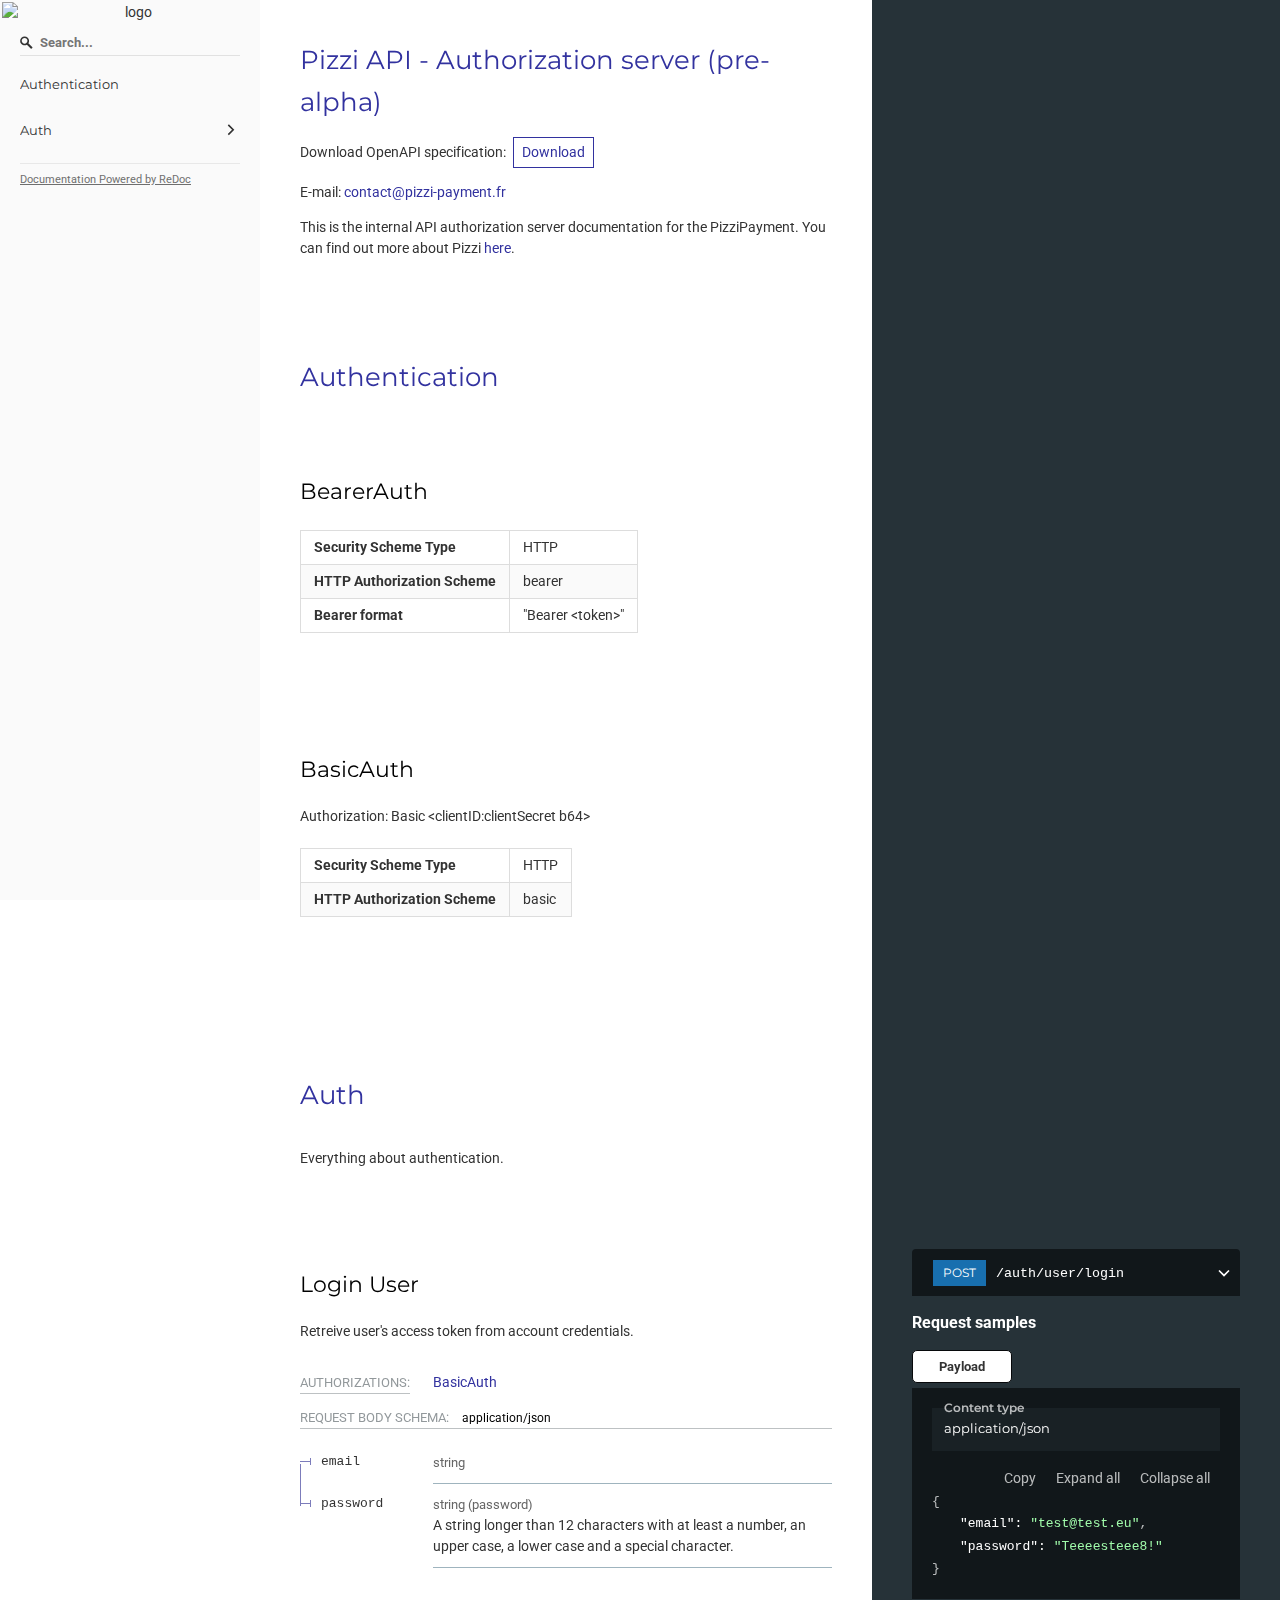
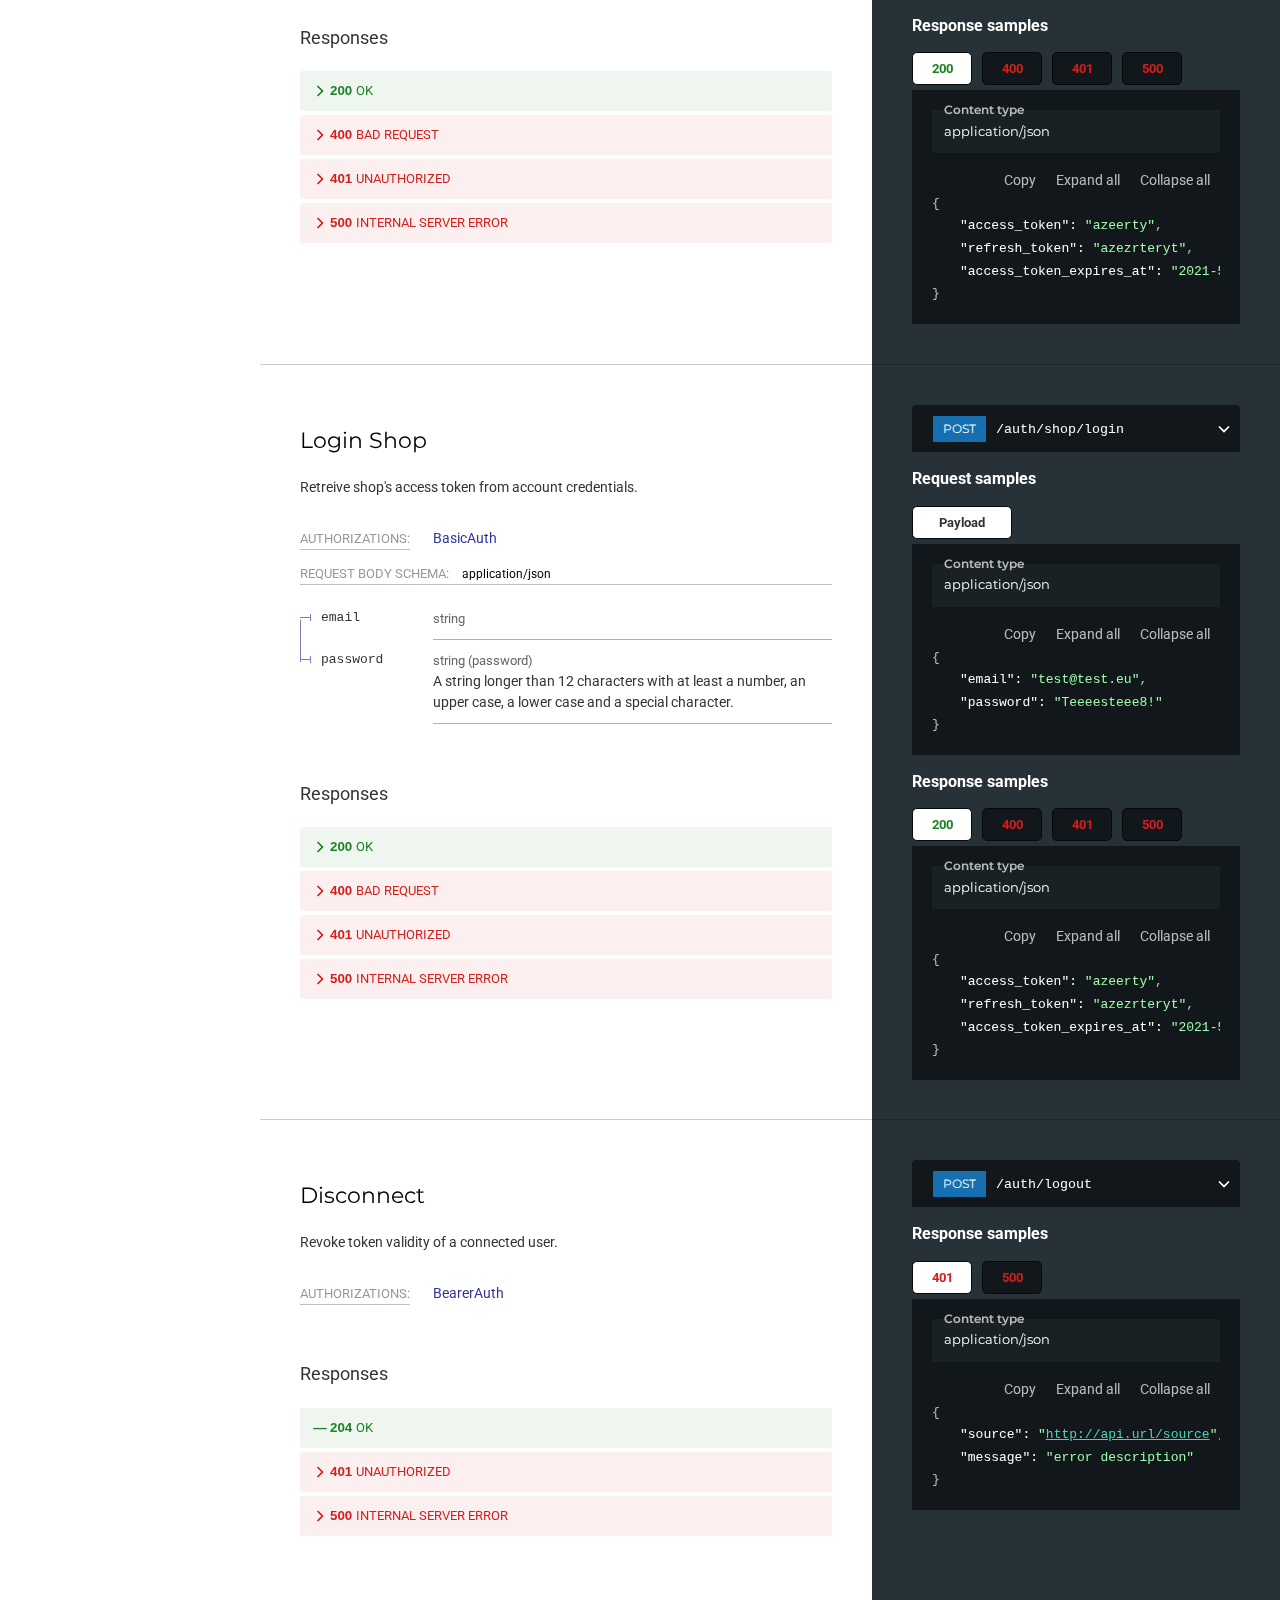
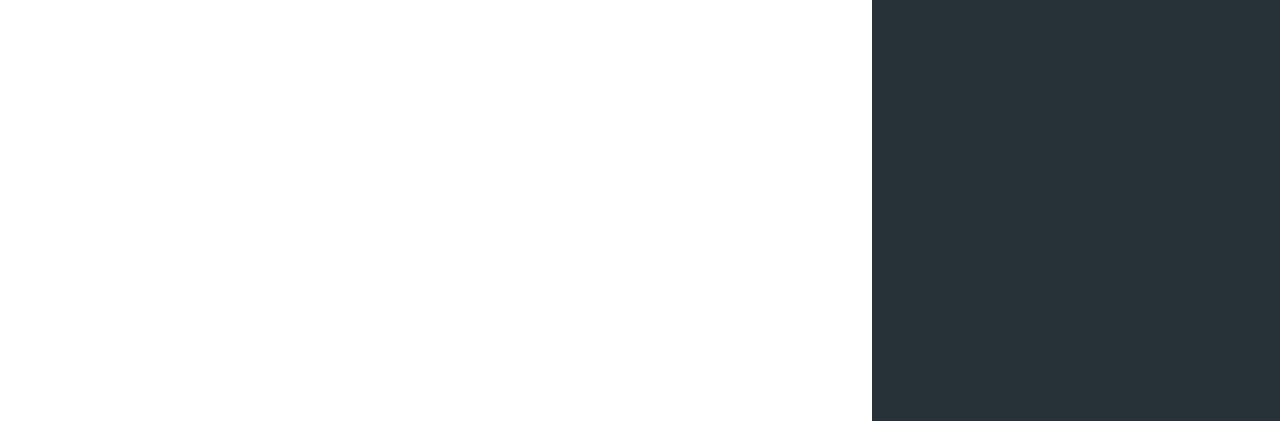
==== commit 4e4d4aa2: "Update authorization server documentation." ====
--- a/authorization-server.html
+++ b/authorization-server.html
@@ -13,14 +13,14 @@
     }
   </style>
   <script>/*! For license information please see redoc.standalone.js.LICENSE.txt */
-!function(e,t){"object"==typeof exports&&"object"==typeof module?module.exports=t(require("null")):"function"==typeof define&&define.amd?define(["null"],t):"object"==typeof exports?exports.Redoc=t(require("null")):e.Redoc=t(e.null)}(this,(function(e){return function(){var t={7228:function(e){e.exports=function(e,t){(null==t||t>e.length)&&(t=e.length);for(var n=0,r=new Array(t);n<t;n++)r[n]=e[n];return r},e.exports.default=e.exports,e.exports.__esModule=!0},2858:function(e){e.exports=function(e){if(Array.isArray(e))return e},e.exports.default=e.exports,e.exports.__esModule=!0},3646:function(e,t,n){var r=n(7228);e.exports=function(e){if(Array.isArray(e))return r(e)},e.exports.default=e.exports,e.exports.__esModule=!0},1506:function(e){e.exports=function(e){if(void 0===e)throw new ReferenceError("this hasn't been initialised - super() hasn't been called");return e},e.exports.default=e.exports,e.exports.__esModule=!0},4575:function(e){e.exports=function(e,t){if(!(e instanceof t))throw new TypeError("Cannot call a class as a function")},e.exports.default=e.exports,e.exports.__esModule=!0},9100:function(e,t,n){var r=n(9489),o=n(7067);function i(t,n,a){return o()?(e.exports=i=Reflect.construct,e.exports.default=e.exports,e.exports.__esModule=!0):(e.exports=i=function(e,t,n){var o=[null];o.push.apply(o,t);var i=new(Function.bind.apply(e,o));return n&&r(i,n.prototype),i},e.exports.default=e.exports,e.exports.__esModule=!0),i.apply(null,arguments)}e.exports=i,e.exports.default=e.exports,e.exports.__esModule=!0},3913:function(e){function t(e,t){for(var n=0;n<t.length;n++){var r=t[n];r.enumerable=r.enumerable||!1,r.configurable=!0,"value"in r&&(r.writable=!0),Object.defineProperty(e,r.key,r)}}e.exports=function(e,n,r){return n&&t(e.prototype,n),r&&t(e,r),e},e.exports.default=e.exports,e.exports.__esModule=!0},3269:function(e,t,n){var r=n(379);e.exports=function(e,t){var n="undefined"!=typeof Symbol&&e[Symbol.iterator]||e["@@iterator"];if(!n){if(Array.isArray(e)||(n=r(e))||t&&e&&"number"==typeof e.length){n&&(e=n);var o=0,i=function(){};return{s:i,n:function(){return o>=e.length?{done:!0}:{done:!1,value:e[o++]}},e:function(e){throw e},f:i}}throw new TypeError("Invalid attempt to iterate non-iterable instance.\nIn order to be iterable, non-array objects must have a [Symbol.iterator]() method.")}var a,s=!0,l=!1;return{s:function(){n=n.call(e)},n:function(){var e=n.next();return s=e.done,e},e:function(e){l=!0,a=e},f:function(){try{s||null==n.return||n.return()}finally{if(l)throw a}}}},e.exports.default=e.exports,e.exports.__esModule=!0},9842:function(e,t,n){var r=n(9754),o=n(7067),i=n(8585);e.exports=function(e){var t=o();return function(){var n,o=r(e);if(t){var a=r(this).constructor;n=Reflect.construct(o,arguments,a)}else n=o.apply(this,arguments);return i(this,n)}},e.exports.default=e.exports,e.exports.__esModule=!0},9713:function(e){e.exports=function(e,t,n){return t in e?Object.defineProperty(e,t,{value:n,enumerable:!0,configurable:!0,writable:!0}):e[t]=n,e},e.exports.default=e.exports,e.exports.__esModule=!0},9754:function(e){function t(n){return e.exports=t=Object.setPrototypeOf?Object.getPrototypeOf:function(e){return e.__proto__||Object.getPrototypeOf(e)},e.exports.default=e.exports,e.exports.__esModule=!0,t(n)}e.exports=t,e.exports.default=e.exports,e.exports.__esModule=!0},2205:function(e,t,n){var r=n(9489);e.exports=function(e,t){if("function"!=typeof t&&null!==t)throw new TypeError("Super expression must either be null or a function");e.prototype=Object.create(t&&t.prototype,{constructor:{value:e,writable:!0,configurable:!0}}),t&&r(e,t)},e.exports.default=e.exports,e.exports.__esModule=!0},430:function(e){e.exports=function(e){return-1!==Function.toString.call(e).indexOf("[native code]")},e.exports.default=e.exports,e.exports.__esModule=!0},7067:function(e){e.exports=function(){if("undefined"==typeof Reflect||!Reflect.construct)return!1;if(Reflect.construct.sham)return!1;if("function"==typeof Proxy)return!0;try{return Boolean.prototype.valueOf.call(Reflect.construct(Boolean,[],(function(){}))),!0}catch(e){return!1}},e.exports.default=e.exports,e.exports.__esModule=!0},6860:function(e){e.exports=function(e){if("undefined"!=typeof Symbol&&null!=e[Symbol.iterator]||null!=e["@@iterator"])return Array.from(e)},e.exports.default=e.exports,e.exports.__esModule=!0},3884:function(e){e.exports=function(e,t){var n=e&&("undefined"!=typeof Symbol&&e[Symbol.iterator]||e["@@iterator"]);if(null!=n){var r,o,i=[],a=!0,s=!1;try{for(n=n.call(e);!(a=(r=n.next()).done)&&(i.push(r.value),!t||i.length!==t);a=!0);}catch(e){s=!0,o=e}finally{try{a||null==n.return||n.return()}finally{if(s)throw o}}return i}},e.exports.default=e.exports,e.exports.__esModule=!0},521:function(e){e.exports=function(){throw new TypeError("Invalid attempt to destructure non-iterable instance.\nIn order to be iterable, non-array objects must have a [Symbol.iterator]() method.")},e.exports.default=e.exports,e.exports.__esModule=!0},8206:function(e){e.exports=function(){throw new TypeError("Invalid attempt to spread non-iterable instance.\nIn order to be iterable, non-array objects must have a [Symbol.iterator]() method.")},e.exports.default=e.exports,e.exports.__esModule=!0},8585:function(e,t,n){var r=n(8).default,o=n(1506);e.exports=function(e,t){return!t||"object"!==r(t)&&"function"!=typeof t?o(e):t},e.exports.default=e.exports,e.exports.__esModule=!0},9489:function(e){function t(n,r){return e.exports=t=Object.setPrototypeOf||function(e,t){return e.__proto__=t,e},e.exports.default=e.exports,e.exports.__esModule=!0,t(n,r)}e.exports=t,e.exports.default=e.exports,e.exports.__esModule=!0},3038:function(e,t,n){var r=n(2858),o=n(3884),i=n(379),a=n(521);e.exports=function(e,t){return r(e)||o(e,t)||i(e,t)||a()},e.exports.default=e.exports,e.exports.__esModule=!0},319:function(e,t,n){var r=n(3646),o=n(6860),i=n(379),a=n(8206);e.exports=function(e){return r(e)||o(e)||i(e)||a()},e.exports.default=e.exports,e.exports.__esModule=!0},8:function(e){function t(n){return"function"==typeof Symbol&&"symbol"==typeof Symbol.iterator?(e.exports=t=function(e){return typeof e},e.exports.default=e.exports,e.exports.__esModule=!0):(e.exports=t=function(e){return e&&"function"==typeof Symbol&&e.constructor===Symbol&&e!==Symbol.prototype?"symbol":typeof e},e.exports.default=e.exports,e.exports.__esModule=!0),t(n)}e.exports=t,e.exports.default=e.exports,e.exports.__esModule=!0},379:function(e,t,n){var r=n(7228);e.exports=function(e,t){if(e){if("string"==typeof e)return r(e,t);var n=Object.prototype.toString.call(e).slice(8,-1);return"Object"===n&&e.constructor&&(n=e.constructor.name),"Map"===n||"Set"===n?Array.from(e):"Arguments"===n||/^(?:Ui|I)nt(?:8|16|32)(?:Clamped)?Array$/.test(n)?r(e,t):void 0}},e.exports.default=e.exports,e.exports.__esModule=!0},5957:function(e,t,n){var r=n(9754),o=n(9489),i=n(430),a=n(9100);function s(t){var n="function"==typeof Map?new Map:void 0;return e.exports=s=function(e){if(null===e||!i(e))return e;if("function"!=typeof e)throw new TypeError("Super expression must either be null or a function");if(void 0!==n){if(n.has(e))return n.get(e);n.set(e,t)}function t(){return a(e,arguments,r(this).constructor)}return t.prototype=Object.create(e.prototype,{constructor:{value:t,enumerable:!1,writable:!0,configurable:!0}}),o(t,e)},e.exports.default=e.exports,e.exports.__esModule=!0,s(t)}e.exports=s,e.exports.default=e.exports,e.exports.__esModule=!0},7757:function(e,t,n){e.exports=n(5666)},2840:function(e,t,n){"use strict";var r=n(319).default,o=n(7757);n(1539),n(8674),n(9601),n(2222),n(1249),n(8309),n(7941),n(7327),n(4916),n(3123),n(7042);var i=this&&this.__awaiter||function(e,t,n,r){return new(n||(n=Promise))((function(o,i){function a(e){try{l(r.next(e))}catch(e){i(e)}}function s(e){try{l(r.throw(e))}catch(e){i(e)}}function l(e){var t;e.done?o(e.value):(t=e.value,t instanceof n?t:new n((function(e){e(t)}))).then(a,s)}l((r=r.apply(e,t||[])).next())}))};Object.defineProperty(t,"__esModule",{value:!0}),t.bundleDocument=t.bundle=t.OasVersion=void 0;var a,s=n(2307),l=n(8604),c=n(9079),u=n(8553),f=n(4343),p=n(7649),d=n(9562),h=n(3353),m=n(6230),v=n(8140),g=n(4241),y=n(2806),b=n(9272);function x(e){return i(this,void 0,void 0,o.mark((function t(){var n,i,s,v,y,b,x,w,E,S,O,_,A,I,C;return o.wrap((function(t){for(;;)switch(t.prev=t.next){case 0:return n=e.document,i=e.config,s=e.customTypes,v=e.externalRefResolver,y=e.dereference,b=void 0!==y&&y,x=m.detectOpenAPI(n.parsed),w=m.openAPIMajor(x),E=i.getRulesForOasVersion(w),S=d.normalizeTypes(i.extendTypes((null!=s?s:w===m.OasMajorVersion.Version3)?x===a.Version3_1?p.Oas3_1Types:u.Oas3Types:f.Oas2Types,x),i),O=g.initRules(E,i,"preprocessors",x),_=g.initRules(E,i,"decorators",x),A={problems:[],oasVersion:x},I=c.normalizeVisitors([].concat(r(O),[{severity:"error",ruleId:"bundler",visitor:k(w,b,n)}],r(_)),S),t.next=11,l.resolveDocument({rootDocument:n,rootType:S.DefinitionRoot,externalRefResolver:v});case 11:return C=t.sent,h.walkDocument({document:n,rootType:S.DefinitionRoot,normalizedVisitors:I,resolvedRefMap:C,ctx:A}),t.abrupt("return",{bundle:n,problems:A.problems.map((function(e){return i.addProblemToIgnore(e)})),fileDependencies:v.getFiles()});case 14:case"end":return t.stop()}}),t)})))}function w(e,t){switch(t){case m.OasMajorVersion.Version3:switch(e){case"Schema":return"schemas";case"Parameter":return"parameters";case"Response":return"responses";case"Example":return"examples";case"RequestBody":return"requestBodies";case"Header":return"headers";case"SecuritySchema":return"securitySchemes";case"Link":return"links";case"Callback":return"callbacks";default:return null}case m.OasMajorVersion.Version2:switch(e){case"Schema":return"definitions";case"Parameter":return"parameters";case"Response":return"responses";default:return null}}}function k(e,t,n){var r,o={ref:{leave:function(r,o,s){if(s.location&&void 0!==s.node){if(s.location.source!==n.source||s.location.source!==o.location.source||"scalar"===o.type.name||t){var l=w(o.type.name,e);l?t?(a(l,s,o),i(r,s,o)):r.$ref=a(l,s,o):i(r,s,o)}}else y.reportUnresolvedRef(s,o.report,o.location)}},DefinitionRoot:{enter:function(t){e===m.OasMajorVersion.Version3?r=t.components=t.components||{}:e===m.OasMajorVersion.Version2&&(r=t)}}};function i(e,t,n){b.isPlainObject(t.node)?(delete e.$ref,Object.assign(e,t.node)):n.parent[n.key]=t.node}function a(t,n,o){r[t]=r[t]||{};var i=function(e,t,n){for(var o=[e.location.source.absoluteRef,e.location.pointer],i=o[0],a=o[1],l=r[t],c="",u=a.slice(2).split("/").filter(Boolean);u.length>0;)if(c=u.pop()+(c?"-".concat(c):""),!l||!l[c]||s(l[c],e.node))return c;if(!l[c=v.refBaseName(i)+(c?"_".concat(c):"")]||s(l[c],e.node))return c;for(var f=c,p=2;l[c]&&!s(l[c],e.node);)c="".concat(f,"-").concat(p),p++;return l[c]||n.report({message:"Two schemas are referenced with the same name but different content. Renamed ".concat(f," to ").concat(c,"."),location:n.location,forceSeverity:"warn"}),c}(n,t,o);return r[t][i]=n.node,e===m.OasMajorVersion.Version3?"#/components/".concat(t,"/").concat(i):"#/".concat(t,"/").concat(i)}return e===m.OasMajorVersion.Version3&&(o.DiscriminatorMapping={leave:function(n,r){for(var o=0,i=Object.keys(n);o<i.length;o++){var s=i[o],l=n[s],c=r.resolve({$ref:l});if(!c.location||void 0===c.node)return void y.reportUnresolvedRef(c,r.report,r.location.child(s));var u=w("Schema",e);t?a(u,c,r):n[s]=a(u,c,r)}}}),o}!function(e){e.Version2="oas2",e.Version3_0="oas3_0",e.Version3_1="oas3_1"}(a=t.OasVersion||(t.OasVersion={})),t.bundle=function(e){return i(this,void 0,void 0,o.mark((function t(){var n,r,i,a,s,c,u;return o.wrap((function(t){for(;;)switch(t.prev=t.next){case 0:if(n=e.ref,r=e.doc,i=e.externalRefResolver,a=void 0===i?new l.BaseResolver(e.config.resolve):i,s=e.base,c=void 0===s?null:s,n||r){t.next=3;break}throw new Error("Document or reference is required.\n");case 3:if(void 0===r){t.next=7;break}t.t0=r,t.next=10;break;case 7:return t.next=9,a.resolveDocument(c,n,!0);case 9:t.t0=t.sent;case 10:if(!((u=t.t0)instanceof Error)){t.next=13;break}throw u;case 13:return t.abrupt("return",x(Object.assign(Object.assign({document:u},e),{config:e.config.lint,externalRefResolver:a})));case 14:case"end":return t.stop()}}),t)})))},t.bundleDocument=x},7306:function(e,t,n){"use strict";var r=n(3038).default,o=n(319).default,i=n(3269).default,a=n(9713).default,s=n(4575).default,l=n(3913).default;n(6992),n(1539),n(189),n(8783),n(3948),n(9601),n(9600),n(7941),n(1038),n(7327),n(4747),n(2479),n(1249),n(9826),n(2222),n(4916),n(3123),n(1532),n(9714),t.De=t.bD=void 0;var c=n(5101),u=n(6470),f=n(4756),p=n(6470),d=n(2566),h=n(9272),m=n(6230),v=n(8890);t.bD=".redocly.lint-ignore.yaml";var g=function(){function e(n,o){var l,g,x;s(this,e),this.rawConfig=n,this.configFile=o,this.ignore={},this._usedRules=new Set,this._usedVersions=new Set,this.recommendedFallback=!1,this.plugins=n.plugins?function(e){var t=arguments.length>1&&void 0!==arguments[1]?arguments[1]:"";if(!e)return[];var n=require,r=new Map;return e.map((function(e){var o="string"==typeof e?n(u.resolve(u.dirname(t),e)):e,i=o.id;if("string"!=typeof i)throw new Error(d.red("Plugin must define `id` property in ".concat(d.blue(e.toString()),".")));if(r.has(i)){var a=r.get(i);throw new Error(d.red('Plugin "id" must be unique. Plugin '.concat(d.blue(e.toString()),' uses id "').concat(d.blue(i),'" already seen in ').concat(d.blue(a))))}r.set(i,e.toString());var s=Object.assign(Object.assign({id:i},o.configs?{configs:o.configs}:{}),o.typeExtension?{typeExtension:o.typeExtension}:{});if(o.rules){if(!o.rules.oas3&&!o.rules.oas2)throw new Error('Plugin rules must have `oas3` or `oas2` rules "'.concat(e,"."));s.rules={},o.rules.oas3&&(s.rules.oas3=y(o.rules.oas3,i)),o.rules.oas2&&(s.rules.oas2=y(o.rules.oas2,i))}if(o.preprocessors){if(!o.preprocessors.oas3&&!o.preprocessors.oas2)throw new Error('Plugin `preprocessors` must have `oas3` or `oas2` preprocessors "'.concat(e,"."));s.preprocessors={},o.preprocessors.oas3&&(s.preprocessors.oas3=y(o.preprocessors.oas3,i)),o.preprocessors.oas2&&(s.preprocessors.oas2=y(o.preprocessors.oas2,i))}if(o.decorators){if(!o.decorators.oas3&&!o.decorators.oas2)throw new Error('Plugin `decorators` must have `oas3` or `oas2` decorators "'.concat(e,"."));s.decorators={},o.decorators.oas3&&(s.decorators.oas3=y(o.decorators.oas3,i)),o.decorators.oas2&&(s.decorators.oas2=y(o.decorators.oas2,i))}return s})).filter(h.notUndefined)}(n.plugins,o):[],this.doNotResolveExamples=!!n.doNotResolveExamples,n.extends||(this.recommendedFallback=!0);var w,k,E=n.extends?(w=n.extends,k=this.plugins,w.map((function(e){var t,n=function(e){if(e.indexOf("/")>-1){var t=e.split("/"),n=r(t,2);return{pluginId:n[0],configName:n[1]}}return{pluginId:"",configName:e}}(e),o=n.pluginId,i=n.configName,a=k.find((function(e){return e.id===o}));if(!a)throw new Error("Invalid config ".concat(d.red(e),": plugin ").concat(o," is not included."));var s=null===(t=a.configs)||void 0===t?void 0:t[i];if(!s)throw new Error(o?"Invalid config ".concat(d.red(e),": plugin ").concat(o," doesn't export config with name ").concat(i,"."):"Invalid config ".concat(d.red(e),": there is no such built-in config."));return s}))):[v.default];(n.rules||n.preprocessors||n.decorators)&&E.push({rules:n.rules,preprocessors:n.preprocessors,decorators:n.decorators});var S=function(e){var t,n={rules:{},oas2Rules:{},oas3_0Rules:{},oas3_1Rules:{},preprocessors:{},oas2Preprocessors:{},oas3_0Preprocessors:{},oas3_1Preprocessors:{},decorators:{},oas2Decorators:{},oas3_0Decorators:{},oas3_1Decorators:{}},r=i(e);try{for(r.s();!(t=r.n()).done;){var o=t.value;if(o.extends)throw new Error("`extends` is not supported in shared configs yet: ".concat(JSON.stringify(o,null,2),"."));Object.assign(n.rules,o.rules),Object.assign(n.oas2Rules,o.oas2Rules),b(n.oas2Rules,o.rules||{}),Object.assign(n.oas3_0Rules,o.oas3_0Rules),b(n.oas3_0Rules,o.rules||{}),Object.assign(n.oas3_1Rules,o.oas3_1Rules),b(n.oas3_1Rules,o.rules||{}),Object.assign(n.preprocessors,o.preprocessors),Object.assign(n.oas2Preprocessors,o.oas2Preprocessors),b(n.oas2Preprocessors,o.preprocessors||{}),Object.assign(n.oas3_0Preprocessors,o.oas3_0Preprocessors),b(n.oas3_0Preprocessors,o.preprocessors||{}),Object.assign(n.oas3_1Preprocessors,o.oas3_1Preprocessors),b(n.oas3_1Preprocessors,o.preprocessors||{}),Object.assign(n.decorators,o.decorators),Object.assign(n.oas2Decorators,o.oas2Decorators),b(n.oas2Decorators,o.decorators||{}),Object.assign(n.oas3_0Decorators,o.oas3_0Decorators),b(n.oas3_0Decorators,o.decorators||{}),Object.assign(n.oas3_1Decorators,o.oas3_1Decorators),b(n.oas3_1Decorators,o.decorators||{})}}catch(e){r.e(e)}finally{r.f()}return n}(E);this.rules=(a(l={},m.OasVersion.Version2,Object.assign(Object.assign({},S.rules),S.oas2Rules)),a(l,m.OasVersion.Version3_0,Object.assign(Object.assign({},S.rules),S.oas3_0Rules)),a(l,m.OasVersion.Version3_1,Object.assign(Object.assign({},S.rules),S.oas3_1Rules)),l),this.preprocessors=(a(g={},m.OasVersion.Version2,Object.assign(Object.assign({},S.preprocessors),S.oas2Preprocessors)),a(g,m.OasVersion.Version3_0,Object.assign(Object.assign({},S.preprocessors),S.oas3_0Preprocessors)),a(g,m.OasVersion.Version3_1,Object.assign(Object.assign({},S.preprocessors),S.oas3_1Preprocessors)),g),this.decorators=(a(x={},m.OasVersion.Version2,Object.assign(Object.assign({},S.decorators),S.oas2Decorators)),a(x,m.OasVersion.Version3_0,Object.assign(Object.assign({},S.decorators),S.oas3_0Decorators)),a(x,m.OasVersion.Version3_1,Object.assign(Object.assign({},S.decorators),S.oas3_1Decorators)),x);var O=this.configFile?u.dirname(this.configFile):"undefined"!=typeof process&&process.cwd()||"",_=u.join(O,t.bD);if(c.hasOwnProperty("existsSync")&&c.existsSync(_)){this.ignore=f.safeLoad(c.readFileSync(_,"utf-8"))||{};for(var A=0,I=Object.keys(this.ignore);A<I.length;A++){var C=I[A];this.ignore[u.resolve(p.dirname(_),C)]=this.ignore[C];for(var T=0,R=Object.keys(this.ignore[C]);T<R.length;T++){var P=R[T];this.ignore[C][P]=new Set(this.ignore[C][P])}delete this.ignore[C]}}}return l(e,[{key:"saveIgnore",value:function(){for(var e=this.configFile?u.dirname(this.configFile):process.cwd(),n=u.join(e,t.bD),r={},o=0,i=Object.keys(this.ignore);o<i.length;o++)for(var a=i[o],s=r[u.relative(e,a)]=this.ignore[a],l=0,p=Object.keys(s);l<p.length;l++){var d=p[l];s[d]=Array.from(s[d])}c.writeFileSync(n,"# This file instructs Redocly's linter to ignore the rules contained for specific parts of your API.\n# See https://redoc.ly/docs/cli/ for more information.\n"+f.safeDump(r))}},{key:"addIgnore",value:function(e){var t=this.ignore,n=e.location[0];if(void 0!==n.pointer){var r=t[n.source.absoluteRef]=t[n.source.absoluteRef]||{};(r[e.ruleId]=r[e.ruleId]||new Set).add(n.pointer)}}},{key:"addProblemToIgnore",value:function(e){var t=e.location[0];if(void 0===t.pointer)return e;var n=(this.ignore[t.source.absoluteRef]||{})[e.ruleId],r=n&&n.has(t.pointer);return r?Object.assign(Object.assign({},e),{ignored:r}):e}},{key:"extendTypes",value:function(e,t){var n,r=e,o=i(this.plugins);try{for(o.s();!(n=o.n()).done;){var a=n.value;if(void 0!==a.typeExtension)switch(t){case m.OasVersion.Version3_0:if(!a.typeExtension.oas3)continue;r=a.typeExtension.oas3(r,t);case m.OasVersion.Version2:if(!a.typeExtension.oas2)continue;r=a.typeExtension.oas2(r,t);default:throw new Error("Not implemented")}}}catch(e){o.e(e)}finally{o.f()}return r}},{key:"getRuleSettings",value:function(e,t){this._usedRules.add(e),this._usedVersions.add(t);var n=this.rules[t][e]||"off";return"string"==typeof n?{severity:n}:Object.assign({severity:"error"},n)}},{key:"getPreprocessorSettings",value:function(e,t){this._usedRules.add(e),this._usedVersions.add(t);var n=this.preprocessors[t][e]||"off";return"string"==typeof n?{severity:"on"===n?"error":n}:Object.assign({severity:"error"},n)}},{key:"getDecoratorSettings",value:function(e,t){this._usedRules.add(e),this._usedVersions.add(t);var n=this.decorators[t][e]||"off";return"string"==typeof n?{severity:"on"===n?"error":n}:Object.assign({severity:"error"},n)}},{key:"getUnusedRules",value:function(){for(var e=this,t=[],n=[],r=[],i=0,a=Array.from(this._usedVersions);i<a.length;i++){var s=a[i];t.push.apply(t,o(Object.keys(this.rules[s]).filter((function(t){return!e._usedRules.has(t)})))),n.push.apply(n,o(Object.keys(this.decorators[s]).filter((function(t){return!e._usedRules.has(t)})))),r.push.apply(r,o(Object.keys(this.preprocessors[s]).filter((function(t){return!e._usedRules.has(t)}))))}return{rules:t,preprocessors:r,decorators:n}}},{key:"getRulesForOasVersion",value:function(e){switch(e){case m.OasMajorVersion.Version3:var t=[];return this.plugins.forEach((function(e){var n;return(null===(n=e.preprocessors)||void 0===n?void 0:n.oas3)&&t.push(e.preprocessors.oas3)})),this.plugins.forEach((function(e){var n;return(null===(n=e.rules)||void 0===n?void 0:n.oas3)&&t.push(e.rules.oas3)})),this.plugins.forEach((function(e){var n;return(null===(n=e.decorators)||void 0===n?void 0:n.oas3)&&t.push(e.decorators.oas3)})),t;case m.OasMajorVersion.Version2:var n=[];return this.plugins.forEach((function(e){var t;return(null===(t=e.preprocessors)||void 0===t?void 0:t.oas2)&&n.push(e.preprocessors.oas2)})),this.plugins.forEach((function(e){var t;return(null===(t=e.rules)||void 0===t?void 0:t.oas2)&&n.push(e.rules.oas2)})),this.plugins.forEach((function(e){var t;return(null===(t=e.decorators)||void 0===t?void 0:t.oas2)&&n.push(e.decorators.oas2)})),n}}},{key:"skipRules",value:function(e){var t,n=i(e||[]);try{for(n.s();!(t=n.n()).done;)for(var r=t.value,o=0,a=Object.values(m.OasVersion);o<a.length;o++){var s=a[o];this.rules[s][r]&&(this.rules[s][r]="off")}}catch(e){n.e(e)}finally{n.f()}}},{key:"skipPreprocessors",value:function(e){var t,n=i(e||[]);try{for(n.s();!(t=n.n()).done;)for(var r=t.value,o=0,a=Object.values(m.OasVersion);o<a.length;o++){var s=a[o];this.preprocessors[s][r]&&(this.preprocessors[s][r]="off")}}catch(e){n.e(e)}finally{n.f()}}},{key:"skipDecorators",value:function(e){var t,n=i(e||[]);try{for(n.s();!(t=n.n()).done;)for(var r=t.value,o=0,a=Object.values(m.OasVersion);o<a.length;o++){var s=a[o];this.decorators[s][r]&&(this.decorators[s][r]="off")}}catch(e){n.e(e)}finally{n.f()}}}]),e}();function y(e,t){if(!t)return e;for(var n={},r=0,o=Object.keys(e);r<o.length;r++){var i=o[r];n["".concat(t,"/").concat(i)]=e[i]}return n}function b(e,t){for(var n=0,r=Object.keys(t);n<r.length;n++){var o=r[n];e.hasOwnProperty(o)&&(e[o]=t[o])}}t.De=function e(t,n){var r,o,i;s(this,e),this.rawConfig=t,this.configFile=n,this.apiDefinitions=t.apiDefinitions||{},this.lint=new g(t.lint||{},n),this.referenceDocs=t.referenceDocs||{},this.resolve={http:{headers:null!==(i=null===(o=null===(r=null==t?void 0:t.resolve)||void 0===r?void 0:r.http)||void 0===o?void 0:o.headers)&&void 0!==i?i:[],customFetch:void 0}}}},8890:function(e,t){"use strict";Object.defineProperty(t,"__esModule",{value:!0}),t.default={rules:{"info-description":"warn","info-contact":"off","info-license":"warn","info-license-url":"warn","tag-description":"warn","tags-alphabetical":"off","parameter-description":"off","no-path-trailing-slash":"error","no-identical-paths":"error","no-ambiguous-paths":"warn","path-declaration-must-exist":"error","path-not-include-query":"error","path-parameters-defined":"error","operation-description":"off","operation-2xx-response":"warn","operation-operationId":"warn","operation-summary":"error","operation-operationId-unique":"error","operation-operationId-url-safe":"error","operation-parameters-unique":"error","operation-tag-defined":"off","operation-security-defined":"error","operation-singular-tag":"off","no-unresolved-refs":"error","no-enum-type-mismatch":"error","boolean-parameter-prefixes":"off","paths-kebab-case":"off",spec:"error"},oas3_0Rules:{"no-invalid-media-type-examples":{severity:"warn",disallowAdditionalProperties:!0},"no-server-example.com":"warn","no-server-trailing-slash":"error","no-empty-servers":"error","no-example-value-and-externalValue":"error","no-unused-components":"warn","no-undefined-server-variable":"error","no-servers-empty-enum":"error"},oas3_1Rules:{"no-server-example.com":"warn","no-server-trailing-slash":"error","no-empty-servers":"error","no-example-value-and-externalValue":"error","no-unused-components":"warn","no-undefined-server-variable":"error","no-servers-empty-enum":"error"}}},4241:function(e,t,n){"use strict";n(7327),n(6535),n(9244),n(1249),n(7941),Object.defineProperty(t,"__esModule",{value:!0}),t.initRules=void 0;var r=n(9272);t.initRules=function(e,t,n,o){return e.flatMap((function(e){return Object.keys(e).map((function(r){var i=e[r],a="rules"===n?t.getRuleSettings(r,o):"preprocessors"===n?t.getPreprocessorSettings(r,o):t.getDecoratorSettings(r,o);if("off"!==a.severity){var s=i(a);return{severity:a.severity,ruleId:r,visitor:s}}}))})).filter(r.notUndefined)}},6230:function(e,t,n){"use strict";var r,o;n(6755),Object.defineProperty(t,"__esModule",{value:!0}),t.openAPIMajor=t.detectOpenAPI=t.OasMajorVersion=t.OasVersion=void 0,function(e){e.Version2="oas2",e.Version3_0="oas3_0",e.Version3_1="oas3_1"}(r=t.OasVersion||(t.OasVersion={})),function(e){e.Version2="oas2",e.Version3="oas3"}(o=t.OasMajorVersion||(t.OasMajorVersion={})),t.detectOpenAPI=function(e){if("object"!=typeof e)throw new Error("Document must be JSON object, got ".concat(typeof e));if(!e.openapi&&!e.swagger)throw new Error("This doesn’t look like an OpenAPI document.\n");if(e.openapi&&e.openapi.startsWith("3.0"))return r.Version3_0;if(e.openapi&&e.openapi.startsWith("3.1"))return r.Version3_1;if(e.swagger&&"2.0"===e.swagger)return r.Version2;throw new Error("Unsupported OpenAPI Version: ".concat(e.openapi||e.swagger))},t.openAPIMajor=function(e){return e===r.Version2?o.Version2:o.Version3}},8140:function(e,t,n){"use strict";var r=n(3038).default,o=n(4575).default,i=n(3913).default;n(9600),n(1249),n(9601),n(4916),n(5306),n(3123),n(7327),n(6755),Object.defineProperty(t,"__esModule",{value:!0}),t.isMappingRef=t.isAbsoluteUrl=t.refBaseName=t.pointerBaseName=t.parsePointer=t.parseRef=t.escapePointer=t.unescapePointer=t.Location=t.isRef=t.joinPointer=void 0;var a=n(6470);function s(e,t){return""===e&&(e="#/"),"/"===e[e.length-1]?e+t:e+"/"+t}t.joinPointer=s,t.isRef=function(e){return e&&"string"==typeof e.$ref};var l=function(){function e(t,n){o(this,e),this.source=t,this.pointer=n}return i(e,[{key:"child",value:function(t){return new e(this.source,s(this.pointer,(Array.isArray(t)?t:[t]).map(u).join("/")))}},{key:"key",value:function(){return Object.assign(Object.assign({},this),{reportOnKey:!0})}},{key:"absolutePointer",get:function(){return this.source.absoluteRef+("#/"===this.pointer?"":this.pointer)}}]),e}();function c(e){return decodeURIComponent(e.replace(/~1/g,"/").replace(/~0/g,"~"))}function u(e){return"number"==typeof e?e:e.replace(/~/g,"~0").replace(/\//g,"~1")}t.Location=l,t.unescapePointer=c,t.escapePointer=u,t.parseRef=function(e){var t=e.split("#/"),n=r(t,2),o=n[0],i=n[1];return{uri:o||null,pointer:i?i.split("/").map(c).filter(Boolean):[]}},t.parsePointer=function(e){return e.substr(2).split("/").map(c)},t.pointerBaseName=function(e){var t=e.split("/");return t[t.length-1]},t.refBaseName=function(e){var t=e.split(a.sep);return t[t.length-1].split(".")[0]},t.isAbsoluteUrl=function(e){return e.startsWith("http://")||e.startsWith("https://")},t.isMappingRef=function(e){return e.startsWith("#")||e.startsWith("https://")||e.startsWith("./")||e.startsWith("../")||e.indexOf("/")>-1}},8604:function(e,t,n){"use strict";var r=n(3269).default,o=n(7757),i=n(3038).default,a=n(1506).default,s=n(2205).default,l=n(9842).default,c=n(5957).default,u=n(4575).default,f=n(3913).default;n(1539),n(8674),n(4916),n(3123),n(4723),n(6992),n(1532),n(8783),n(3948),n(189),n(1038),n(6699),n(2222),n(8309),n(7941),n(9601);var p=this&&this.__awaiter||function(e,t,n,r){return new(n||(n=Promise))((function(o,i){function a(e){try{l(r.next(e))}catch(e){i(e)}}function s(e){try{l(r.throw(e))}catch(e){i(e)}}function l(e){var t;e.done?o(e.value):(t=e.value,t instanceof n?t:new n((function(e){e(t)}))).then(a,s)}l((r=r.apply(e,t||[])).next())}))};Object.defineProperty(t,"__esModule",{value:!0}),t.resolveDocument=t.BaseResolver=t.makeDocumentFromString=t.YamlParseError=t.ResolveError=t.Source=void 0;var d=n(3817),h=n(6470),m=n(8575),v=n(4756),g=n(8140),y=n(9562),b=n(9272),x=function(){function e(t,n,r){u(this,e),this.absoluteRef=t,this.body=n,this.mimeType=r}return f(e,[{key:"getAst",value:function(e){var t;return void 0===this._ast&&(this._ast=null!==(t=e(this.body,{filename:this.absoluteRef}))&&void 0!==t?t:void 0,this._ast&&0===this._ast.kind&&""===this._ast.value&&1!==this._ast.startPosition&&(this._ast.startPosition=1,this._ast.endPosition=1)),this._ast}},{key:"getLines",value:function(){return void 0===this._lines&&(this._lines=this.body.split(/\r\n|[\n\r]/g)),this._lines}}]),e}();t.Source=x;var w=function(e){s(n,e);var t=l(n);function n(e){var r;return u(this,n),(r=t.call(this,e.message)).originalError=e,Object.setPrototypeOf(a(r),n.prototype),r}return n}(c(Error));t.ResolveError=w;var k=/at line (\d+), column (\d+):/,E=function(e){s(n,e);var t=l(n);function n(e,r){var o;u(this,n),(o=t.call(this,e.message.split("\n")[0])).originalError=e,o.source=r,Object.setPrototypeOf(a(o),n.prototype);var s=o.message.match(k)||[],l=i(s,3),c=l[1],f=l[2];return o.line=parseInt(c,10),o.col=parseInt(f,10),o}return n}(c(Error));t.YamlParseError=E,t.makeDocumentFromString=function(e,t){var n=new x(t,e);try{return{source:n,parsed:v.safeLoad(e,{filename:t})}}catch(e){throw new E(e,n)}};var S=function(){function e(){var t=arguments.length>0&&void 0!==arguments[0]?arguments[0]:{http:{headers:[]}};u(this,e),this.config=t,this.cache=new Map}return f(e,[{key:"getFiles",value:function(){return new Set(Array.from(this.cache.keys()))}},{key:"resolveExternalRef",value:function(e,t){return g.isAbsoluteUrl(t)?t:e&&g.isAbsoluteUrl(e)?m.resolve(e,t):h.resolve(e?h.dirname(e):process.cwd(),t)}},{key:"loadExternalRef",value:function(e){return p(this,void 0,void 0,o.mark((function t(){var n,r,i;return o.wrap((function(t){for(;;)switch(t.prev=t.next){case 0:if(t.prev=0,!g.isAbsoluteUrl(e)){t.next=10;break}return t.next=4,b.readFileFromUrl(e,this.config.http);case 4:return n=t.sent,r=n.body,i=n.mimeType,t.abrupt("return",new x(e,r,i));case 10:return t.t0=x,t.t1=e,t.next=14,d.promises.readFile(e,"utf-8");case 14:return t.t2=t.sent,t.abrupt("return",new t.t0(t.t1,t.t2));case 16:t.next=21;break;case 18:throw t.prev=18,t.t3=t.catch(0),new w(t.t3);case 21:case"end":return t.stop()}}),t,this,[[0,18]])})))}},{key:"parseDocument",value:function(e){var t,n=arguments.length>1&&void 0!==arguments[1]&&arguments[1],r=e.absoluteRef.substr(e.absoluteRef.lastIndexOf("."));if(![".json",".json",".yml",".yaml"].includes(r)&&!(null===(t=e.mimeType)||void 0===t?void 0:t.match(/(json|yaml|openapi)/))&&!n)return{source:e,parsed:e.body};try{return{source:e,parsed:v.safeLoad(e.body,{filename:e.absoluteRef})}}catch(t){throw new E(t,e)}}},{key:"resolveDocument",value:function(e,t){var n=arguments.length>2&&void 0!==arguments[2]&&arguments[2];return p(this,void 0,void 0,o.mark((function r(){var i,a,s,l=this;return o.wrap((function(r){for(;;)switch(r.prev=r.next){case 0:if(i=this.resolveExternalRef(e,t),!(a=this.cache.get(i))){r.next=4;break}return r.abrupt("return",a);case 4:return s=this.loadExternalRef(i).then((function(e){return l.parseDocument(e,n)})),this.cache.set(i,s),r.abrupt("return",s);case 7:case"end":return r.stop()}}),r,this)})))}}]),e}();function O(e,t){return{prev:e,node:t}}function _(e,t){for(;e;){if(e.node===t)return!0;e=e.prev}return!1}t.BaseResolver=S;var A={name:"unknown",properties:{}},I={name:"scalar",properties:{}};t.resolveDocument=function(e){return p(this,void 0,void 0,o.mark((function t(){var n,i,a,s,l,c,u,f;return o.wrap((function(t){for(;;)switch(t.prev=t.next){case 0:f=function(e,t,n,a){function u(e,t,n){return p(this,void 0,void 0,o.mark((function a(){var l,c,f,p,d,h,m,v,y,b,x,w,k;return o.wrap((function(o){for(;;)switch(o.prev=o.next){case 0:if(!_(n.prev,t)){o.next=2;break}throw new Error("Self-referencing circular pointer");case 2:if(l=g.parseRef(t.$ref),c=l.uri,f=l.pointer,p=null!==c,o.prev=4,!p){o.next=11;break}return o.next=8,i.resolveDocument(e.source.absoluteRef,c);case 8:o.t0=o.sent,o.next=12;break;case 11:o.t0=e;case 12:d=o.t0,o.next=21;break;case 15:return o.prev=15,o.t1=o.catch(4),h={resolved:!1,isRemote:p,document:void 0,error:o.t1},m=e.source.absoluteRef+"::"+t.$ref,s.set(m,h),o.abrupt("return",h);case 21:v={resolved:!0,document:d,isRemote:p,node:e.parsed,nodePointer:"#/"},y=d.parsed,b=r(f),o.prev=25,b.s();case 27:if((x=b.n()).done){o.next=55;break}if(w=x.value,"object"==typeof y){o.next=34;break}return y=void 0,o.abrupt("break",55);case 34:if(void 0===y[w]){o.next=39;break}y=y[w],v.nodePointer=g.joinPointer(v.nodePointer,g.escapePointer(w)),o.next=53;break;case 39:if(!g.isRef(y)){o.next=51;break}return o.next=42,u(d,y,O(n,y));case 42:if(v=o.sent,d=v.document||d,"object"==typeof v.node){o.next=47;break}return y=void 0,o.abrupt("break",55);case 47:y=v.node[w],v.nodePointer=g.joinPointer(v.nodePointer,g.escapePointer(w)),o.next=53;break;case 51:return y=void 0,o.abrupt("break",55);case 53:o.next=27;break;case 55:o.next=60;break;case 57:o.prev=57,o.t2=o.catch(25),b.e(o.t2);case 60:return o.prev=60,b.f(),o.finish(60);case 63:if(v.node=y,v.document=d,k=e.source.absoluteRef+"::"+t.$ref,!v.document||!g.isRef(y)){o.next=70;break}return o.next=69,u(v.document,y,O(n,y));case 69:v=o.sent;case 70:return s.set(k,v),o.abrupt("return",Object.assign({},v));case 72:case"end":return o.stop()}}),a,null,[[4,15],[25,57,60,63]])})))}!function e(n,r,o){if("object"==typeof n&&null!==n){var i="".concat(r.name,"::").concat(o);if(!l.has(i))if(l.add(i),Array.isArray(n)){var a=r.items;if(r!==A&&void 0===a)return;for(var s=0;s<n.length;s++)e(n[s],a||A,g.joinPointer(o,s))}else{for(var p=0,d=Object.keys(n);p<d.length;p++){var h=d[p],m=n[h],v=r.properties[h];void 0===v&&(v=r.additionalProperties),"function"==typeof v&&(v=v(m,h)),void 0===v&&(v=A),!y.isNamedType(v)&&(null==v?void 0:v.directResolveAs)&&(v=v.directResolveAs,m={$ref:m}),v&&void 0===v.name&&!1!==v.resolvable&&(v=I),y.isNamedType(v)&&"object"==typeof m&&e(m,v,g.joinPointer(o,g.escapePointer(h)))}if(g.isRef(n)){var b=u(t,n,{prev:null,node:n}).then((function(e){e.resolved&&f(e.node,e.document,e.nodePointer,r)}));c.push(b)}}}}(e,a,t.source.absoluteRef+n)},n=e.rootDocument,i=e.externalRefResolver,a=e.rootType,s=new Map,l=new Set,c=[],f(n.parsed,n,"#/",a);case 6:return t.next=8,Promise.all(c);case 8:u=t.sent;case 9:if(c.length!==u.length){t.next=6;break}case 10:return t.abrupt("return",s);case 11:case"end":return t.stop()}}),t)})))}},2806:function(e,t,n){"use strict";n(7941),Object.defineProperty(t,"__esModule",{value:!0}),t.reportUnresolvedRef=t.NoUnresolvedRefs=void 0;var r=n(8604);function o(e,t,n){var o,i=e.error;i instanceof r.YamlParseError&&t({message:"Failed to parse: "+i.message,location:{source:i.source,pointer:void 0,start:{col:i.col,line:i.line}}});var a=null===(o=e.error)||void 0===o?void 0:o.message;t({location:n,message:"Can't resolve $ref".concat(a?": "+a:"")})}t.NoUnresolvedRefs=function(){return{ref:{leave:function(e,t,n){var r=t.report,i=t.location;void 0===n.node&&o(n,r,i)}},DiscriminatorMapping:function(e,t){for(var n=t.report,r=t.resolve,i=t.location,a=0,s=Object.keys(e);a<s.length;a++){var l=s[a],c=r({$ref:e[l]});if(void 0!==c.node)return;o(c,n,i.child(l))}}}},t.reportUnresolvedRef=o},9562:function(e,t,n){"use strict";var r=n(3038).default;n(7941),n(9601),n(2479),n(9720),n(8309),Object.defineProperty(t,"__esModule",{value:!0}),t.isNamedType=t.normalizeTypes=t.mapOf=t.listOf=void 0,t.listOf=function(e){return{name:e+"_List",properties:{},items:e}},t.mapOf=function(e){return{name:e+"_Map",properties:{},additionalProperties:function(){return e}}},t.normalizeTypes=function(e){for(var t=arguments.length>1&&void 0!==arguments[1]?arguments[1]:{},n={},o=0,i=Object.keys(e);o<i.length;o++){var a=i[o];n[a]=Object.assign(Object.assign({},e[a]),{name:a})}for(var s=0,l=Object.values(n);s<l.length;s++){var c=l[s];u(c)}return n;function u(e){if(e.additionalProperties&&(e.additionalProperties=f(e.additionalProperties)),e.items&&(e.items=f(e.items)),e.properties){for(var n={},o=0,i=Object.entries(e.properties);o<i.length;o++){var a=r(i[o],2),s=a[0],l=a[1];n[s]=f(l),t.doNotResolveExamples&&l&&l.isExample&&(n[s]=Object.assign(Object.assign({},l),{resolvable:!1}))}e.properties=n}}function f(e){if("string"==typeof e){if(!n[e])throw new Error("Unknown type name found: ".concat(e));return n[e]}return"function"==typeof e?function(t,n){return f(e(t,n))}:e&&e.name?(u(e=Object.assign({},e)),e):e&&e.directResolveAs?Object.assign(Object.assign({},e),{directResolveAs:f(e.directResolveAs)}):e}},t.isNamedType=function(e){return"string"==typeof(null==e?void 0:e.name)}},4343:function(e,t,n){"use strict";n(6755),Object.defineProperty(t,"__esModule",{value:!0}),t.Oas2Types=void 0;var r=n(9562),o=/^[0-9][0-9Xx]{2}$/,i={properties:{swagger:{type:"string"},info:"Info",host:{type:"string"},basePath:{type:"string"},schemes:{type:"array",items:{type:"string"}},consumes:{type:"array",items:{type:"string"}},produces:{type:"array",items:{type:"string"}},paths:"PathMap",definitions:"NamedSchemas",parameters:"NamedParameters",responses:"NamedResponses",securityDefinitions:"NamedSecuritySchemes",security:r.listOf("SecurityRequirement"),tags:r.listOf("Tag"),externalDocs:"ExternalDocs"},required:["swagger","paths","info"]},a={properties:{$ref:{type:"string"},get:"Operation",put:"Operation",post:"Operation",delete:"Operation",options:"Operation",head:"Operation",patch:"Operation",parameters:r.listOf("Parameter")}},s={properties:{tags:{type:"array",items:{type:"string"}},summary:{type:"string"},description:{type:"string"},externalDocs:"ExternalDocs",operationId:{type:"string"},consumes:{type:"array",items:{type:"string"}},produces:{type:"array",items:{type:"string"}},parameters:r.listOf("Parameter"),responses:"ResponsesMap",schemes:{type:"array",items:{type:"string"}},deprecated:{type:"boolean"},security:r.listOf("SecurityRequirement"),"x-codeSamples":r.listOf("XCodeSample"),"x-code-samples":r.listOf("XCodeSample")},required:["responses"]},l={properties:{default:"Response"},additionalProperties:function(e,t){return o.test(t)?"Response":void 0}},c={properties:{description:{type:"string"},schema:"Schema",headers:r.mapOf("Header"),examples:"Examples"},required:["description"]},u={properties:{format:{type:"string"},title:{type:"string"},description:{type:"string"},default:null,multipleOf:{type:"number"},maximum:{type:"number"},minimum:{type:"number"},exclusiveMaximum:{type:"boolean"},exclusiveMinimum:{type:"boolean"},maxLength:{type:"number"},minLength:{type:"number"},pattern:{type:"string"},maxItems:{type:"number"},minItems:{type:"number"},uniqueItems:{type:"boolean"},maxProperties:{type:"number"},minProperties:{type:"number"},required:{type:"array",items:{type:"string"}},enum:{type:"array"},type:{type:"string",enum:["object","array","string","number","integer","boolean","null"]},items:function(e){return Array.isArray(e)?r.listOf("Schema"):"Schema"},allOf:r.listOf("Schema"),properties:"SchemaProperties",additionalProperties:function(e){return"boolean"==typeof e?{type:"boolean"}:"Schema"},discriminator:{type:"string"},readOnly:{type:"boolean"},xml:"Xml",externalDocs:"ExternalDocs",example:{isExample:!0}}};t.Oas2Types={DefinitionRoot:i,Tag:{properties:{name:{type:"string"},description:{type:"string"},externalDocs:"ExternalDocs"},required:["name"]},ExternalDocs:{properties:{description:{type:"string"},url:{type:"string"}},required:["url"]},SecurityRequirement:{properties:{},additionalProperties:{type:"array",items:{type:"string"}}},Info:{properties:{title:{type:"string"},description:{type:"string"},termsOfService:{type:"string"},contact:"Contact",license:"License",version:{type:"string"}},required:["title","version"]},Contact:{properties:{name:{type:"string"},url:{type:"string"},email:{type:"string"}}},License:{properties:{name:{type:"string"},url:{type:"string"}},required:["name"]},PathMap:{properties:{},additionalProperties:function(e,t){return t.startsWith("/")?"PathItem":void 0}},PathItem:a,Parameter:{properties:{name:{type:"string"},in:{type:"string",enum:["query","header","path","formData","body"]},description:{type:"string"},required:{type:"boolean"},schema:"Schema",type:{type:"string",enum:["string","number","integer","boolean","array","file"]},format:{type:"string"},allowEmptyValue:{type:"boolean"},items:"ParameterItems",collectionFormat:{type:"string",enum:["csv","ssv","tsv","pipes","multi"]},default:null,maximum:{type:"integer"},exclusiveMaximum:{type:"boolean"},minimum:{type:"integer"},exclusiveMinimum:{type:"boolean"},maxLength:{type:"integer"},minLength:{type:"integer"},pattern:{type:"string"},maxItems:{type:"integer"},minItems:{type:"integer"},uniqueItems:{type:"boolean"},enum:{type:"array"},multipleOf:{type:"number"}},required:function(e){return e&&e.in?"body"===e.in?["name","in","schema"]:"array"===e.type?["name","in","type","items"]:["name","in","type"]:["name","in"]}},ParameterItems:{properties:{type:{type:"string",enum:["string","number","integer","boolean","array"]},format:{type:"string"},items:"ParameterItems",collectionFormat:{type:"string",enum:["csv","ssv","tsv","pipes","multi"]},default:null,maximum:{type:"integer"},exclusiveMaximum:{type:"boolean"},minimum:{type:"integer"},exclusiveMinimum:{type:"boolean"},maxLength:{type:"integer"},minLength:{type:"integer"},pattern:{type:"string"},maxItems:{type:"integer"},minItems:{type:"integer"},uniqueItems:{type:"boolean"},enum:{type:"array"},multipleOf:{type:"number"}},required:function(e){return e&&"array"===e.type?["type","items"]:["type"]}},Operation:s,Examples:{properties:{},additionalProperties:{isExample:!0}},Header:{properties:{description:{type:"string"},type:{type:"string",enum:["string","number","integer","boolean","array"]},format:{type:"string"},items:"ParameterItems",collectionFormat:{type:"string",enum:["csv","ssv","tsv","pipes","multi"]},default:null,maximum:{type:"integer"},exclusiveMaximum:{type:"boolean"},minimum:{type:"integer"},exclusiveMinimum:{type:"boolean"},maxLength:{type:"integer"},minLength:{type:"integer"},pattern:{type:"string"},maxItems:{type:"integer"},minItems:{type:"integer"},uniqueItems:{type:"boolean"},enum:{type:"array"},multipleOf:{type:"number"}},required:function(e){return e&&"array"===e.type?["type","items"]:["type"]}},ResponsesMap:l,Response:c,Schema:u,Xml:{properties:{name:{type:"string"},namespace:{type:"string"},prefix:{type:"string"},attribute:{type:"boolean"},wrapped:{type:"boolean"}}},SchemaProperties:{properties:{},additionalProperties:"Schema"},NamedSchemas:r.mapOf("Schema"),NamedResponses:r.mapOf("Response"),NamedParameters:r.mapOf("Parameter"),NamedSecuritySchemes:r.mapOf("SecurityScheme"),SecurityScheme:{properties:{type:{enum:["basic","apiKey","oauth2"]},description:{type:"string"},name:{type:"string"},in:{type:"string",enum:["query","header","cookie"]},flow:{enum:["implicit","password","application","accessCode"]},authorizationUrl:{type:"string"},tokenUrl:{type:"string"},scopes:{type:"object",additionalProperties:{type:"string"}}},required:function(e){return(null==e?void 0:e.type)?"apiKey"===e.type?["type","name","in"]:"http"===e.type?["type","scheme"]:"oauth2"===e.type?(null==e?void 0:e.flow)?"implicit"===e.flow?["type","flow","authorizationUrl"]:"accessCode"===e.flow?["type","flow","authorizationUrl","tokenUrl"]:"application"===e.flow||"password"===e.flow?["type","flow","tokenUrl"]:["type","flow"]:["type","flow"]:["type"]:["type"]}},XCodeSample:{properties:{lang:{type:"string"},label:{type:"string"},source:{type:"string"}}}}},8553:function(e,t,n){"use strict";n(6755),Object.defineProperty(t,"__esModule",{value:!0}),t.Oas3Types=void 0;var r=n(9562),o=n(8140),i=/^[0-9][0-9Xx]{2}$/,a={properties:{openapi:null,info:"Info",servers:r.listOf("Server"),security:r.listOf("SecurityRequirement"),tags:r.listOf("Tag"),externalDocs:"ExternalDocs",paths:"PathMap",components:"Components","x-webhooks":"WebhooksMap"},required:["openapi","paths","info"]},s={properties:{url:{type:"string"},description:{type:"string"},variables:r.mapOf("ServerVariable")},required:["url"]},l={properties:{$ref:{type:"string"},servers:r.listOf("Server"),parameters:r.listOf("Parameter"),summary:{type:"string"},description:{type:"string"},get:"Operation",put:"Operation",post:"Operation",delete:"Operation",options:"Operation",head:"Operation",patch:"Operation",trace:"Operation"}},c={properties:{name:{type:"string"},in:{enum:["query","header","path","cookie"]},description:{type:"string"},required:{type:"boolean"},deprecated:{type:"boolean"},allowEmptyValue:{type:"boolean"},style:{enum:["form","simple","label","matrix","spaceDelimited","pipeDelimited","deepObject"]},explode:{type:"boolean"},allowReserved:{type:"boolean"},schema:"Schema",example:{isExample:!0},examples:r.mapOf("Example"),content:"MediaTypeMap"},required:["name","in"]},u={properties:{tags:{type:"array",items:{type:"string"}},summary:{type:"string"},description:{type:"string"},externalDocs:"ExternalDocs",operationId:{type:"string"},parameters:r.listOf("Parameter"),security:r.listOf("SecurityRequirement"),servers:r.listOf("Server"),requestBody:"RequestBody",responses:"ResponsesMap",deprecated:{type:"boolean"},callbacks:r.mapOf("Callback"),"x-codeSamples":r.listOf("XCodeSample"),"x-code-samples":r.listOf("XCodeSample")},required:["responses"]},f={properties:{schema:"Schema",example:{isExample:!0},examples:r.mapOf("Example"),encoding:r.mapOf("Encoding")}},p={properties:{contentType:{type:"string"},headers:r.mapOf("Header"),style:{enum:["form","simple","label","matrix","spaceDelimited","pipeDelimited","deepObject"]},explode:{type:"boolean"},allowReserved:{type:"boolean"}}},d={properties:{description:{type:"string"},required:{type:"boolean"},deprecated:{type:"boolean"},allowEmptyValue:{type:"boolean"},style:{enum:["form","simple","label","matrix","spaceDelimited","pipeDelimited","deepObject"]},explode:{type:"boolean"},allowReserved:{type:"boolean"},schema:"Schema",example:{isExample:!0},examples:r.mapOf("Example"),content:"MediaTypeMap"}},h={properties:{default:"Response"},additionalProperties:function(e,t){return i.test(t)?"Response":void 0}},m={properties:{description:{type:"string"},headers:r.mapOf("Header"),content:"MediaTypeMap",links:r.mapOf("Link")},required:["description"]},v={properties:{externalDocs:"ExternalDocs",discriminator:"Discriminator",title:{type:"string"},multipleOf:{type:"number"},maximum:{type:"number"},minimum:{type:"number"},exclusiveMaximum:{type:"boolean"},exclusiveMinimum:{type:"boolean"},maxLength:{type:"number"},minLength:{type:"number"},pattern:{type:"string"},maxItems:{type:"number"},minItems:{type:"number"},uniqueItems:{type:"boolean"},maxProperties:{type:"number"},minProperties:{type:"number"},required:{type:"array",items:{type:"string"}},enum:{type:"array"},type:{enum:["object","array","string","number","integer","boolean","null"]},allOf:r.listOf("Schema"),anyOf:r.listOf("Schema"),oneOf:r.listOf("Schema"),not:"Schema",properties:"SchemaProperties",items:function(e){return Array.isArray(e)?r.listOf("Schema"):"Schema"},additionalProperties:function(e){return"boolean"==typeof e?{type:"boolean"}:"Schema"},description:{type:"string"},format:{type:"string"},default:null,nullable:{type:"boolean"},readOnly:{type:"boolean"},writeOnly:{type:"boolean"},xml:"Xml",example:{isExample:!0},deprecated:{type:"boolean"}}},g={properties:{},additionalProperties:function(e){return o.isMappingRef(e)?{type:"string",directResolveAs:"Schema"}:{type:"string"}}};t.Oas3Types={DefinitionRoot:a,Tag:{properties:{name:{type:"string"},description:{type:"string"},externalDocs:"ExternalDocs"},required:["name"]},ExternalDocs:{properties:{description:{type:"string"},url:{type:"string"}},required:["url"]},Server:s,ServerVariable:{properties:{enum:{type:"array",items:{type:"string"}},default:{type:"string"},description:null},required:["default"]},SecurityRequirement:{properties:{},additionalProperties:{type:"array",items:{type:"string"}}},Info:{properties:{title:{type:"string"},version:{type:"string"},description:{type:"string"},termsOfService:{type:"string"},contact:"Contact",license:"License"},required:["title","version"]},Contact:{properties:{name:{type:"string"},url:{type:"string"},email:{type:"string"}}},License:{properties:{name:{type:"string"},url:{type:"string"}},required:["name"]},PathMap:{properties:{},additionalProperties:function(e,t){return t.startsWith("/")?"PathItem":void 0}},PathItem:l,Parameter:c,Operation:u,Callback:{properties:{},additionalProperties:"PathItem"},RequestBody:{properties:{description:{type:"string"},required:{type:"boolean"},content:"MediaTypeMap"},required:["content"]},MediaTypeMap:{properties:{},additionalProperties:"MediaType"},MediaType:f,Example:{properties:{value:{isExample:!0},summary:{type:"string"},description:{type:"string"},externalValue:{type:"string"}}},Encoding:p,Header:d,ResponsesMap:h,Response:m,Link:{properties:{operationRef:{type:"string"},operationId:{type:"string"},parameters:null,requestBody:null,description:{type:"string"},server:"Server"}},Schema:v,Xml:{properties:{name:{type:"string"},namespace:{type:"string"},prefix:{type:"string"},attribute:{type:"boolean"},wrapped:{type:"boolean"}}},SchemaProperties:{properties:{},additionalProperties:"Schema"},DiscriminatorMapping:g,Discriminator:{properties:{propertyName:{type:"string"},mapping:"DiscriminatorMapping"},required:["propertyName"]},Components:{properties:{parameters:"NamedParameters",schemas:"NamedSchemas",responses:"NamedResponses",examples:"NamedExamples",requestBodies:"NamedRequestBodies",headers:"NamedHeaders",securitySchemes:"NamedSecuritySchemes",links:"NamedLinks",callbacks:"NamedCallbacks"}},NamedSchemas:r.mapOf("Schema"),NamedResponses:r.mapOf("Response"),NamedParameters:r.mapOf("Parameter"),NamedExamples:r.mapOf("Example"),NamedRequestBodies:r.mapOf("RequestBody"),NamedHeaders:r.mapOf("Header"),NamedSecuritySchemes:r.mapOf("SecurityScheme"),NamedLinks:r.mapOf("Link"),NamedCallbacks:r.mapOf("PathItem"),ImplicitFlow:{properties:{refreshUrl:{type:"string"},scopes:{type:"object",additionalProperties:{type:"string"}},authorizationUrl:{type:"string"}},required:["authorizationUrl","scopes"]},PasswordFlow:{properties:{refreshUrl:{type:"string"},scopes:{type:"object",additionalProperties:{type:"string"}},tokenUrl:{type:"string"}},required:["tokenUrl","scopes"]},ClientCredentials:{properties:{refreshUrl:{type:"string"},scopes:{type:"object",additionalProperties:{type:"string"}},tokenUrl:{type:"string"}},required:["tokenUrl","scopes"]},AuthorizationCode:{properties:{refreshUrl:{type:"string"},authorizationUrl:{type:"string"},scopes:{type:"object",additionalProperties:{type:"string"}},tokenUrl:{type:"string"}},required:["authorizationUrl","tokenUrl","scopes"]},SecuritySchemeFlows:{properties:{implicit:"ImplicitFlow",password:"PasswordFlow",clientCredentials:"ClientCredentials",authorizationCode:"AuthorizationCode"}},SecurityScheme:{properties:{type:{enum:["apiKey","http","oauth2","openIdConnect"]},description:{type:"string"},name:{type:"string"},in:{type:"string"},scheme:{type:"string"},bearerFormat:{type:"string"},flows:"SecuritySchemeFlows",openIdConnectUrl:{type:"string"}},required:function(e){return(null==e?void 0:e.type)?"apiKey"===e.type?["type","name","in"]:"http"===e.type?["type","scheme"]:"oauth2"===e.type?["type","flows"]:"openIdConnect"===e.type?["type","openIdConnectUrl"]:["type"]:["type"]}},XCodeSample:{properties:{lang:{type:"string"},label:{type:"string"},source:{type:"string"}}},WebhooksMap:{properties:{},additionalProperties:function(){return"PathItem"}}}},7649:function(e,t,n){"use strict";n(9601),Object.defineProperty(t,"__esModule",{value:!0}),t.Oas3_1Types=void 0;var r=n(9562),o=n(8553),i={properties:{openapi:null,info:"Info",servers:r.listOf("Server"),security:r.listOf("SecurityRequirement"),tags:r.listOf("Tag"),externalDocs:"ExternalDocs",paths:"PathMap",webhooks:"WebhooksMap",components:"Components",jsonSchemaDialect:{type:"string"}},required:["openapi","info"],requiredOneOf:["paths","components","webhooks"]},a={properties:{tags:{type:"array",items:{type:"string"}},summary:{type:"string"},description:{type:"string"},externalDocs:"ExternalDocs",operationId:{type:"string"},parameters:r.listOf("Parameter"),security:r.listOf("SecurityRequirement"),servers:r.listOf("Server"),requestBody:"RequestBody",responses:"ResponsesMap",deprecated:{type:"boolean"},callbacks:r.mapOf("Callback"),"x-codeSamples":r.listOf("XCodeSample"),"x-code-samples":r.listOf("XCodeSample")}},s={properties:{externalDocs:"ExternalDocs",discriminator:"Discriminator",myArbitraryKeyword:{type:"boolean"},title:{type:"string"},multipleOf:{type:"number"},maximum:{type:"number"},minimum:{type:"number"},exclusiveMaximum:{type:"number"},exclusiveMinimum:{type:"number"},maxLength:{type:"number"},minLength:{type:"number"},pattern:{type:"string"},maxItems:{type:"number"},minItems:{type:"number"},uniqueItems:{type:"boolean"},maxProperties:{type:"number"},minProperties:{type:"number"},required:{type:"array",items:{type:"string"}},enum:{type:"array"},type:function(e){return Array.isArray(e)?{type:"array",items:{enum:["object","array","string","number","integer","boolean","null"]}}:{enum:["object","array","string","number","integer","boolean","null"]}},allOf:r.listOf("Schema"),anyOf:r.listOf("Schema"),oneOf:r.listOf("Schema"),not:"Schema",if:"Schema",then:"Schema",else:"Schema",dependentSchemas:r.listOf("Schema"),prefixItems:{type:"array"},contains:"Schema",patternProperties:{type:"object"},propertyNames:"Schema",unevaluatedItems:"Schema",unevaluatedProperties:"Schema",summary:{type:"string"},properties:"SchemaProperties",items:function(e){return Array.isArray(e)?r.listOf("Schema"):"Schema"},additionalProperties:function(e){return"boolean"==typeof e?{type:"boolean"}:"Schema"},description:{type:"string"},format:{type:"string"},contentEncoding:{type:"string"},contentMediaType:{type:"string"},default:null,readOnly:{type:"boolean"},writeOnly:{type:"boolean"},xml:"Xml",examples:{type:"array"},example:{isExample:!0},deprecated:{type:"boolean"},const:{enum:["object","array","string","number","integer","boolean","null"]},$comment:{type:"string"}}};t.Oas3_1Types=Object.assign(Object.assign({},o.Oas3Types),{Info:{properties:{title:{type:"string"},version:{type:"string"},description:{type:"string"},termsOfService:{type:"string"},summary:{type:"string"},contact:"Contact",license:"License"},required:["title","version"]},DefinitionRoot:i,Schema:s,License:{properties:{name:{type:"string"},url:{type:"string"},identifier:{type:"string"}},required:["name"]},Components:{properties:{parameters:"NamedParameters",schemas:"NamedSchemas",responses:"NamedResponses",examples:"NamedExamples",requestBodies:"NamedRequestBodies",headers:"NamedHeaders",securitySchemes:"NamedSecuritySchemes",links:"NamedLinks",callbacks:"NamedCallbacks",pathItems:"NamedPathItems"}},NamedPathItems:r.mapOf("PathItem"),SecurityScheme:{properties:{type:{enum:["apiKey","http","oauth2","openIdConnect","mutualTLS"]},description:{type:"string"},name:{type:"string"},in:{type:"string"},scheme:{type:"string"},bearerFormat:{type:"string"},flows:"SecuritySchemeFlows",openIdConnectUrl:{type:"string"}},required:function(e){return(null==e?void 0:e.type)?"apiKey"===e.type?["type","name","in"]:"http"===e.type?["type","scheme"]:"oauth2"===e.type?["type","flows"]:"openIdConnect"===e.type?["type","openIdConnectUrl"]:["type"]:["type"]}},Operation:a})},9272:function(e,t,n){"use strict";var r=n(3269).default,o=n(7757);n(1539),n(8674),n(4916),n(4723),n(2222),n(8309),n(5306);var i=this&&this.__awaiter||function(e,t,n,r){return new(n||(n=Promise))((function(o,i){function a(e){try{l(r.next(e))}catch(e){i(e)}}function s(e){try{l(r.throw(e))}catch(e){i(e)}}function l(e){var t;e.done?o(e.value):(t=e.value,t instanceof n?t:new n((function(e){e(t)}))).then(a,s)}l((r=r.apply(e,t||[])).next())}))};Object.defineProperty(t,"__esModule",{value:!0}),t.match=t.readFileFromUrl=t.isPlainObject=t.notUndefined=t.loadYaml=t.popStack=t.pushStack=void 0;var a=n(4756),s=n(3817),l=n(1171),c=n(7707);function u(e,t){return t.match(/^https?:\/\//)||(e=e.replace(/^https?:\/\//,"")),l(e,t)}t.pushStack=function(e,t){return{prev:e,value:t}},t.popStack=function(e){var t;return null!==(t=null==e?void 0:e.prev)&&void 0!==t?t:null},t.loadYaml=function(e){return i(this,void 0,void 0,o.mark((function t(){var n;return o.wrap((function(t){for(;;)switch(t.prev=t.next){case 0:return t.next=2,s.promises.readFile(e,"utf-8");case 2:return n=t.sent,t.abrupt("return",a.safeLoad(n));case 4:case"end":return t.stop()}}),t)})))},t.notUndefined=function(e){return void 0!==e},t.isPlainObject=function(e){return null!==e&&"object"==typeof e&&!Array.isArray(e)},t.readFileFromUrl=function(e,t){return i(this,void 0,void 0,o.mark((function n(){var i,a,s,l,f;return o.wrap((function(n){for(;;)switch(n.prev=n.next){case 0:i={},a=r(t.headers);try{for(a.s();!(s=a.n()).done;)l=s.value,u(e,l.matches)&&(i[l.name]=void 0!==l.envVariable?{}[l.envVariable]||"":l.value)}catch(e){a.e(e)}finally{a.f()}return n.next=5,(t.customFetch||c.default)(e,{headers:i});case 5:if((f=n.sent).ok){n.next=8;break}throw new Error("Failed to load ".concat(e,": ").concat(f.status," ").concat(f.statusText));case 8:return n.next=10,f.text();case 10:return n.t0=n.sent,n.t1=f.headers.get("content-type"),n.abrupt("return",{body:n.t0,mimeType:n.t1});case 13:case"end":return n.stop()}}),n)})))},t.match=u},9079:function(e,t,n){"use strict";var r=n(319).default,o=n(3269).default;n(7941),n(2707),n(6699),n(2023),n(2222),n(6992),n(1539),n(189),n(8783),n(3948),n(2479),n(8309),n(1038),n(7042),n(9601),Object.defineProperty(t,"__esModule",{value:!0}),t.normalizeVisitors=void 0,t.normalizeVisitors=function(e,t){for(var n={},i=0,a=Object.keys(t);i<a.length;i++){var s=a[i];n[s]={enter:[],leave:[]}}n.any={enter:[],leave:[]},n.ref={enter:[],leave:[]};var l,c=o(e);try{for(c.s();!(l=c.n()).done;){var u=l.value;m({ruleId:u.ruleId,severity:u.severity},u.visitor,null)}}catch(e){c.e(e)}finally{c.f()}for(var f=0,p=Object.keys(n);f<p.length;f++){var d=p[f];n[d].enter.sort((function(e,t){return t.depth-e.depth})),n[d].leave.sort((function(e,t){return e.depth-t.depth}))}return n;function h(e,t,i,a){var s=arguments.length>4&&void 0!==arguments[4]?arguments[4]:[];if(!s.includes(t)){s=[].concat(r(s),[t]);for(var l=new Set,c=0,u=Object.values(t.properties);c<u.length;c++){var f=u[c];f!==i?"object"==typeof f&&null!==f&&f.name&&l.add(f):v(e,s)}t.additionalProperties&&"function"!=typeof t.additionalProperties&&(t.additionalProperties===i?v(e,s):void 0!==t.additionalProperties.name&&l.add(t.additionalProperties)),t.items&&(t.items===i?v(e,s):void 0!==t.items.name&&l.add(t.items));for(var p=0,d=Array.from(l.values());p<d.length;p++){var m=d[p];h(e,m,i,a,s)}}function v(e,t){var r,i=o(t.slice(1));try{for(i.s();!(r=i.n()).done;){var s=r.value;n[s.name]=n[s.name]||{enter:[],leave:[]},n[s.name].enter.push(Object.assign(Object.assign({},e),{visit:function(){},depth:0,context:{isSkippedLevel:!0,seen:new Set,parent:a}}))}}catch(e){i.e(e)}finally{i.f()}}}function m(e,r,o){var i=arguments.length>3&&void 0!==arguments[3]?arguments[3]:0,a=Object.keys(t);if(0===i)a.push("any"),a.push("ref");else{if(r.any)throw new Error("any() is allowed only on top level");if(r.ref)throw new Error("ref() is allowed only on top level")}for(var s=0,l=a;s<l.length;s++){var c=l[s],u=r[c],f=n[c];if(u){var p=void 0,d=void 0,v=void 0,g="object"==typeof u;if("ref"===c&&g&&u.skip)throw new Error("ref() visitor does not support skip");"function"==typeof u?p=u:g&&(p=u.enter,d=u.leave,v=u.skip);var y={activatedOn:null,type:t[c],parent:o,isSkippedLevel:!1};if("object"==typeof u&&m(e,u,y,i+1),o&&h(e,o.type,t[c],o),p||g){if(p&&"function"!=typeof p)throw new Error("DEV: should be function");f.enter.push(Object.assign(Object.assign({},e),{visit:p||function(){},skip:v,depth:i,context:y}))}if(d){if("function"!=typeof d)throw new Error("DEV: should be function");f.leave.push(Object.assign(Object.assign({},e),{visit:d,depth:i,context:y}))}}}}}},3353:function(e,t,n){"use strict";var r=n(319).default,o=n(3269).default;n(8309),n(6992),n(1539),n(189),n(8783),n(3948),n(2222),n(7941),n(7327),n(6699),n(2023),n(9601),n(1249),Object.defineProperty(t,"__esModule",{value:!0}),t.walkDocument=void 0;var i=n(8140),a=n(8604),s=n(9272),l=n(9562);function c(e){for(var t,n,r={};e.parent;)(null===(t=e.parent.activatedOn)||void 0===t?void 0:t.value.location)&&(r[e.parent.type.name]=null===(n=e.parent.activatedOn)||void 0===n?void 0:n.value.location),e=e.parent;return r}t.walkDocument=function(e){var t=e.document,n=e.rootType,u=e.normalizedVisitors,f=e.resolvedRefMap,p=e.ctx,d={},h=new Set;!function e(t,n,m,v,g){var y,b,x,w,k,E,S,O,_,A,I,C=m,T=Le(t),R=T.node,P=T.location,j=T.error,L=new Set;if(i.isRef(t)){var N,M=u.ref.enter,D=o(M);try{for(D.s();!(N=D.n()).done;){var F=N.value,z=F.visit,U=F.ruleId,B=F.severity,$=F.context;if(!h.has(t))L.add($),z(t,{report:Ne.bind(void 0,U,B),resolve:Le,location:m,type:n,parent:v,key:g,parentLocations:{},oasVersion:p.oasVersion},{node:R,location:P,error:j})}}catch(e){D.e(e)}finally{D.f()}}if(void 0!==R&&P&&"scalar"!==n.name){C=P;var q,V=null===(b=null===(y=d[n.name])||void 0===y?void 0:y.has)||void 0===b?void 0:b.call(y,R),W=!1,H=u.any.enter.concat((null===(x=u[n.name])||void 0===x?void 0:x.enter)||[]),Y=[],G=o(H);try{for(G.s();!(q=G.n()).done;){var Q=q.value,X=Q.context,K=Q.visit,Z=Q.skip,J=Q.ruleId,ee=Q.severity;if(X.isSkippedLevel)!X.parent.activatedOn||X.parent.activatedOn.value.nextLevelTypeActivated||X.seen.has(t)||(X.seen.add(t),W=!0,Y.push(X));else if(X.parent&&X.parent.activatedOn&&(null===(w=X.activatedOn)||void 0===w?void 0:w.value.withParentNode)!==X.parent.activatedOn.value.node&&(null===(k=X.parent.activatedOn.value.nextLevelTypeActivated)||void 0===k?void 0:k.value)!==n||!X.parent&&!V){Y.push(X);var te={node:R,location:P,nextLevelTypeActivated:null,withParentNode:null===(S=null===(E=X.parent)||void 0===E?void 0:E.activatedOn)||void 0===S?void 0:S.value.node,skipped:null!==(A=(null===(_=null===(O=X.parent)||void 0===O?void 0:O.activatedOn)||void 0===_?void 0:_.value.skipped)||(null==Z?void 0:Z(R,g)))&&void 0!==A&&A};X.activatedOn=s.pushStack(X.activatedOn,te);for(var ne=X.parent;ne;)ne.activatedOn.value.nextLevelTypeActivated=s.pushStack(ne.activatedOn.value.nextLevelTypeActivated,n),ne=ne.parent;te.skipped||(W=!0,L.add(X),je(K,R,X,J,ee))}}}catch(e){G.e(e)}finally{G.f()}if(W||!V)if(d[n.name]=d[n.name]||new Set,d[n.name].add(R),Array.isArray(R)){var re=n.items;if(void 0!==re)for(var oe=0;oe<R.length;oe++)e(R[oe],re,P.child([oe]),R,oe)}else if("object"==typeof R&&null!==R){var ie=Object.keys(n.properties);n.additionalProperties&&ie.push.apply(ie,r(Object.keys(R).filter((function(e){return!ie.includes(e)})))),i.isRef(t)&&ie.push.apply(ie,r(Object.keys(t).filter((function(e){return"$ref"!==e&&!ie.includes(e)}))));for(var ae=0,se=ie;ae<se.length;ae++){var le=se[ae],ce=R[le],ue=P;void 0===ce&&(ce=t[le],ue=m);var fe=n.properties[le];void 0===fe&&(fe=n.additionalProperties),"function"==typeof fe&&(fe=fe(ce,le)),!l.isNamedType(fe)&&(null==fe?void 0:fe.directResolveAs)&&(fe=fe.directResolveAs,ce={$ref:ce}),fe&&void 0===fe.name&&!1!==fe.resolvable&&(fe={name:"scalar",properties:{}}),l.isNamedType(fe)&&("scalar"!==fe.name||i.isRef(ce))&&e(ce,fe,ue.child([le]),R,le)}}var pe,de=u.any.leave,he=((null===(I=u[n.name])||void 0===I?void 0:I.leave)||[]).concat(de),me=o(Y.reverse());try{for(me.s();!(pe=me.n()).done;){var ve=pe.value;if(ve.isSkippedLevel)ve.seen.delete(R);else if(ve.activatedOn=s.popStack(ve.activatedOn),ve.parent)for(var ge=ve.parent;ge;)ge.activatedOn.value.nextLevelTypeActivated=s.popStack(ge.activatedOn.value.nextLevelTypeActivated),ge=ge.parent}}catch(e){me.e(e)}finally{me.f()}var ye,be=o(he);try{for(be.s();!(ye=be.n()).done;){var xe=ye.value,we=xe.context,ke=xe.visit,Ee=xe.ruleId,Se=xe.severity;!we.isSkippedLevel&&L.has(we)&&je(ke,R,we,Ee,Se)}}catch(e){be.e(e)}finally{be.f()}}if(C=m,i.isRef(t)){var Oe,_e=u.ref.leave,Ae=o(_e);try{for(Ae.s();!(Oe=Ae.n()).done;){var Ie=Oe.value,Ce=Ie.visit,Te=Ie.ruleId,Re=Ie.severity,Pe=Ie.context;if(L.has(Pe))Ce(t,{report:Ne.bind(void 0,Te,Re),resolve:Le,location:m,type:n,parent:v,key:g,parentLocations:{},oasVersion:p.oasVersion},{node:R,location:P,error:j})}}catch(e){Ae.e(e)}finally{Ae.f()}}function je(e,t,r,o,i){e(t,{report:Ne.bind(void 0,o,i),resolve:Le,location:C,type:n,parent:v,key:g,parentLocations:c(r),oasVersion:p.oasVersion},function(e){for(var t,n={};e.parent;)n[e.parent.type.name]=null===(t=e.parent.activatedOn)||void 0===t?void 0:t.value.node,e=e.parent;return n}(r))}function Le(e){var t=arguments.length>1&&void 0!==arguments[1]?arguments[1]:C.source.absoluteRef;if(!i.isRef(e))return{location:m,node:e};var n=t+"::"+e.$ref,r=f.get(n);if(!r)return{location:void 0,node:void 0};var o=r.resolved,s=r.node,l=r.document,c=r.nodePointer,u=r.error,p=o?new i.Location(l.source,c):u instanceof a.YamlParseError?new i.Location(u.source,""):void 0;return{location:p,node:s,error:u}}function Ne(e,t,n){var r=n.location?Array.isArray(n.location)?n.location:[n.location]:[Object.assign(Object.assign({},C),{reportOnKey:!1})];p.problems.push(Object.assign(Object.assign({ruleId:e,severity:n.forceSeverity||t},n),{suggest:n.suggest||[],location:r.map((function(e){return Object.assign(Object.assign(Object.assign({},C),{reportOnKey:!1}),e)}))}))}}(t.parsed,n,new i.Location(t.source,"#/"),void 0,"")}},4756:function(e,t,n){"use strict";var r=n(9439);e.exports=r},9439:function(e,t,n){"use strict";var r=n(5143),o=n(9084);function i(e){return function(){throw new Error("Function "+e+" is deprecated and cannot be used.")}}e.exports.Type=n(889),e.exports.Schema=n(304),e.exports.FAILSAFE_SCHEMA=n(4801),e.exports.JSON_SCHEMA=n(2437),e.exports.CORE_SCHEMA=n(9533),e.exports.DEFAULT_SAFE_SCHEMA=n(7265),e.exports.DEFAULT_FULL_SCHEMA=n(1493),e.exports.load=r.load,e.exports.loadAll=r.loadAll,e.exports.safeLoad=r.safeLoad,e.exports.safeLoadAll=r.safeLoadAll,e.exports.dump=o.dump,e.exports.safeDump=o.safeDump,e.exports.YAMLException=n(2188),e.exports.MINIMAL_SCHEMA=n(4801),e.exports.SAFE_SCHEMA=n(7265),e.exports.DEFAULT_SCHEMA=n(1493),e.exports.scan=i("scan"),e.exports.parse=i("parse"),e.exports.compose=i("compose"),e.exports.addConstructor=i("addConstructor")},910:function(e,t,n){"use strict";function r(e){return null==e}n(7941),n(9653),n(2481),e.exports.isNothing=r,e.exports.isObject=function(e){return"object"==typeof e&&null!==e},e.exports.toArray=function(e){return Array.isArray(e)?e:r(e)?[]:[e]},e.exports.repeat=function(e,t){var n,r="";for(n=0;n<t;n+=1)r+=e;return r},e.exports.isNegativeZero=function(e){return 0===e&&Number.NEGATIVE_INFINITY===1/e},e.exports.extend=function(e,t){var n,r,o,i;if(t)for(n=0,r=(i=Object.keys(t)).length;n<r;n+=1)e[o=i[n]]=t[o];return e}},9084:function(e){e.exports=function(){}},2188:function(e,t,n){"use strict";function r(e,t){Error.call(this),this.name="YAMLException",this.reason=e,this.mark=t,this.message=(this.reason||"(unknown reason)")+(this.mark?" "+this.mark.toString():""),Error.captureStackTrace?Error.captureStackTrace(this,this.constructor):this.stack=(new Error).stack||""}n(8309),n(1539),n(9714),r.prototype=Object.create(Error.prototype),r.prototype.constructor=r,r.prototype.toString=function(e){var t=this.name+": ";return t+=this.reason||"(unknown reason)",!e&&this.mark&&(t+=" "+this.mark.toString()),t},e.exports=r},5143:function(e,t,n){"use strict";n(1539),n(4916),n(7042),n(7941),n(2481),n(5218);var r=n(910),o=n(2188),i=n(5443),a=n(7265),s=n(1493),l=Object.prototype.hasOwnProperty,c=/[\x00-\x08\x0B\x0C\x0E-\x1F\x7F-\x84\x86-\x9F\uFFFE\uFFFF]|[\uD800-\uDBFF](?![\uDC00-\uDFFF])|(?:[^\uD800-\uDBFF]|^)[\uDC00-\uDFFF]/,u=/[\x85\u2028\u2029]/,f=/[,\[\]\{\}]/,p=/^(?:!|!!|![a-z\-]+!)$/i,d=/^(?:!|[^,\[\]\{\}])(?:%[0-9a-f]{2}|[0-9a-z\-#;\/\?:@&=\+\$,_\.!~\*'\(\)\[\]])*$/i;function h(e){return Object.prototype.toString.call(e)}function m(e){return 10===e||13===e}function v(e){return 9===e||32===e}function g(e){return 9===e||32===e||10===e||13===e}function y(e){return 44===e||91===e||93===e||123===e||125===e}function b(e){var t;return 48<=e&&e<=57?e-48:97<=(t=32|e)&&t<=102?t-97+10:-1}function x(e){return 48===e?"\0":97===e?"":98===e?"\b":116===e||9===e?"\t":110===e?"\n":118===e?"\v":102===e?"\f":114===e?"\r":101===e?"":32===e?" ":34===e?'"':47===e?"/":92===e?"\\":78===e?"-":95===e?" ":76===e?"\u2028":80===e?"\u2029":""}function w(e){return e<=65535?String.fromCharCode(e):String.fromCharCode(55296+(e-65536>>10),56320+(e-65536&1023))}for(var k=new Array(256),E=new Array(256),S=0;S<256;S++)k[S]=x(S)?1:0,E[S]=x(S);function O(e,t){this.input=e,this.filename=t.filename||null,this.schema=t.schema||s,this.onWarning=t.onWarning||null,this.legacy=t.legacy||!1,this.json=t.json||!1,this.listener=t.listener||null,this.implicitTypes=this.schema.compiledImplicit,this.typeMap=this.schema.compiledTypeMap,this.length=e.length,this.position=0,this.line=0,this.lineStart=0,this.lineIndent=0,this.documents=[]}function _(e,t){return new o(t,new i(e.filename,e.input,e.position,e.line,e.position-e.lineStart))}function A(e,t){throw _(e,t)}function I(e,t){e.onWarning&&e.onWarning.call(null,_(e,t))}var C={YAML:function(e,t,n){var r,o,i;null!==e.version&&A(e,"duplication of %YAML directive"),1!==n.length&&A(e,"YAML directive accepts exactly one argument"),null===(r=/^([0-9]+)\.([0-9]+)$/.exec(n[0]))&&A(e,"ill-formed argument of the YAML directive"),o=parseInt(r[1],10),i=parseInt(r[2],10),1!==o&&A(e,"unacceptable YAML version of the document"),e.version=n[0],e.checkLineBreaks=i<2,1!==i&&2!==i&&I(e,"unsupported YAML version of the document")},TAG:function(e,t,n){var r,o;2!==n.length&&A(e,"TAG directive accepts exactly two arguments"),r=n[0],o=n[1],p.test(r)||A(e,"ill-formed tag handle (first argument) of the TAG directive"),l.call(e.tagMap,r)&&A(e,'there is a previously declared suffix for "'+r+'" tag handle'),d.test(o)||A(e,"ill-formed tag prefix (second argument) of the TAG directive"),e.tagMap[r]=o}};function T(e,t,n,r){var o,i,a,s;if(t<n){if(s=e.input.slice(t,n),r)for(o=0,i=s.length;o<i;o+=1)9===(a=s.charCodeAt(o))||32<=a&&a<=1114111||A(e,"expected valid JSON character");else c.test(s)&&A(e,"the stream contains non-printable characters");e.result+=s}}function R(e,t,n,o){var i,a,s,c;for(r.isObject(n)||A(e,"cannot merge mappings; the provided source object is unacceptable"),s=0,c=(i=Object.keys(n)).length;s<c;s+=1)a=i[s],l.call(t,a)||(t[a]=n[a],o[a]=!0)}function P(e,t,n,r,o,i,a,s){var c,u;if(Array.isArray(o))for(c=0,u=(o=Array.prototype.slice.call(o)).length;c<u;c+=1)Array.isArray(o[c])&&A(e,"nested arrays are not supported inside keys"),"object"==typeof o&&"[object Object]"===h(o[c])&&(o[c]="[object Object]");if("object"==typeof o&&"[object Object]"===h(o)&&(o="[object Object]"),o=String(o),null===t&&(t={}),"tag:yaml.org,2002:merge"===r)if(Array.isArray(i))for(c=0,u=i.length;c<u;c+=1)R(e,t,i[c],n);else R(e,t,i,n);else e.json||l.call(n,o)||!l.call(t,o)||(e.line=a||e.line,e.position=s||e.position,A(e,"duplicated mapping key")),t[o]=i,delete n[o];return t}function j(e){var t;10===(t=e.input.charCodeAt(e.position))?e.position++:13===t?(e.position++,10===e.input.charCodeAt(e.position)&&e.position++):A(e,"a line break is expected"),e.line+=1,e.lineStart=e.position}function L(e,t,n){for(var r=0,o=e.input.charCodeAt(e.position);0!==o;){for(;v(o);)o=e.input.charCodeAt(++e.position);if(t&&35===o)do{o=e.input.charCodeAt(++e.position)}while(10!==o&&13!==o&&0!==o);if(!m(o))break;for(j(e),o=e.input.charCodeAt(e.position),r++,e.lineIndent=0;32===o;)e.lineIndent++,o=e.input.charCodeAt(++e.position)}return-1!==n&&0!==r&&e.lineIndent<n&&I(e,"deficient indentation"),r}function N(e){var t,n=e.position;return!(45!==(t=e.input.charCodeAt(n))&&46!==t||t!==e.input.charCodeAt(n+1)||t!==e.input.charCodeAt(n+2)||(n+=3,0!==(t=e.input.charCodeAt(n))&&!g(t)))}function M(e,t){1===t?e.result+=" ":t>1&&(e.result+=r.repeat("\n",t-1))}function D(e,t){var n,r,o=e.tag,i=e.anchor,a=[],s=!1;for(null!==e.anchor&&(e.anchorMap[e.anchor]=a),r=e.input.charCodeAt(e.position);0!==r&&45===r&&g(e.input.charCodeAt(e.position+1));)if(s=!0,e.position++,L(e,!0,-1)&&e.lineIndent<=t)a.push(null),r=e.input.charCodeAt(e.position);else if(n=e.line,U(e,t,3,!1,!0),a.push(e.result),L(e,!0,-1),r=e.input.charCodeAt(e.position),(e.line===n||e.lineIndent>t)&&0!==r)A(e,"bad indentation of a sequence entry");else if(e.lineIndent<t)break;return!!s&&(e.tag=o,e.anchor=i,e.kind="sequence",e.result=a,!0)}function F(e){var t,n,r,o,i=!1,a=!1;if(33!==(o=e.input.charCodeAt(e.position)))return!1;if(null!==e.tag&&A(e,"duplication of a tag property"),60===(o=e.input.charCodeAt(++e.position))?(i=!0,o=e.input.charCodeAt(++e.position)):33===o?(a=!0,n="!!",o=e.input.charCodeAt(++e.position)):n="!",t=e.position,i){do{o=e.input.charCodeAt(++e.position)}while(0!==o&&62!==o);e.position<e.length?(r=e.input.slice(t,e.position),o=e.input.charCodeAt(++e.position)):A(e,"unexpected end of the stream within a verbatim tag")}else{for(;0!==o&&!g(o);)33===o&&(a?A(e,"tag suffix cannot contain exclamation marks"):(n=e.input.slice(t-1,e.position+1),p.test(n)||A(e,"named tag handle cannot contain such characters"),a=!0,t=e.position+1)),o=e.input.charCodeAt(++e.position);r=e.input.slice(t,e.position),f.test(r)&&A(e,"tag suffix cannot contain flow indicator characters")}return r&&!d.test(r)&&A(e,"tag name cannot contain such characters: "+r),i?e.tag=r:l.call(e.tagMap,n)?e.tag=e.tagMap[n]+r:"!"===n?e.tag="!"+r:"!!"===n?e.tag="tag:yaml.org,2002:"+r:A(e,'undeclared tag handle "'+n+'"'),!0}function z(e){var t,n;if(38!==(n=e.input.charCodeAt(e.position)))return!1;for(null!==e.anchor&&A(e,"duplication of an anchor property"),n=e.input.charCodeAt(++e.position),t=e.position;0!==n&&!g(n)&&!y(n);)n=e.input.charCodeAt(++e.position);return e.position===t&&A(e,"name of an anchor node must contain at least one character"),e.anchor=e.input.slice(t,e.position),!0}function U(e,t,n,o,i){var a,s,c,u,f,p,d,h,x=1,S=!1,O=!1;if(null!==e.listener&&e.listener("open",e),e.tag=null,e.anchor=null,e.kind=null,e.result=null,a=s=c=4===n||3===n,o&&L(e,!0,-1)&&(S=!0,e.lineIndent>t?x=1:e.lineIndent===t?x=0:e.lineIndent<t&&(x=-1)),1===x)for(;F(e)||z(e);)L(e,!0,-1)?(S=!0,c=a,e.lineIndent>t?x=1:e.lineIndent===t?x=0:e.lineIndent<t&&(x=-1)):c=!1;if(c&&(c=S||i),1!==x&&4!==n||(d=1===n||2===n?t:t+1,h=e.position-e.lineStart,1===x?c&&(D(e,h)||function(e,t,n){var r,o,i,a,s,l=e.tag,c=e.anchor,u={},f={},p=null,d=null,h=null,m=!1,y=!1;for(null!==e.anchor&&(e.anchorMap[e.anchor]=u),s=e.input.charCodeAt(e.position);0!==s;){if(r=e.input.charCodeAt(e.position+1),i=e.line,a=e.position,63!==s&&58!==s||!g(r)){if(!U(e,n,2,!1,!0))break;if(e.line===i){for(s=e.input.charCodeAt(e.position);v(s);)s=e.input.charCodeAt(++e.position);if(58===s)g(s=e.input.charCodeAt(++e.position))||A(e,"a whitespace character is expected after the key-value separator within a block mapping"),m&&(P(e,u,f,p,d,null),p=d=h=null),y=!0,m=!1,o=!1,p=e.tag,d=e.result;else{if(!y)return e.tag=l,e.anchor=c,!0;A(e,"can not read an implicit mapping pair; a colon is missed")}}else{if(!y)return e.tag=l,e.anchor=c,!0;A(e,"can not read a block mapping entry; a multiline key may not be an implicit key")}}else 63===s?(m&&(P(e,u,f,p,d,null),p=d=h=null),y=!0,m=!0,o=!0):m?(m=!1,o=!0):A(e,"incomplete explicit mapping pair; a key node is missed; or followed by a non-tabulated empty line"),e.position+=1,s=r;if((e.line===i||e.lineIndent>t)&&(U(e,t,4,!0,o)&&(m?d=e.result:h=e.result),m||(P(e,u,f,p,d,h,i,a),p=d=h=null),L(e,!0,-1),s=e.input.charCodeAt(e.position)),e.lineIndent>t&&0!==s)A(e,"bad indentation of a mapping entry");else if(e.lineIndent<t)break}return m&&P(e,u,f,p,d,null),y&&(e.tag=l,e.anchor=c,e.kind="mapping",e.result=u),y}(e,h,d))||function(e,t){var n,r,o,i,a,s,l,c,u,f,p=!0,d=e.tag,h=e.anchor,m={};if(91===(f=e.input.charCodeAt(e.position)))o=93,s=!1,r=[];else{if(123!==f)return!1;o=125,s=!0,r={}}for(null!==e.anchor&&(e.anchorMap[e.anchor]=r),f=e.input.charCodeAt(++e.position);0!==f;){if(L(e,!0,t),(f=e.input.charCodeAt(e.position))===o)return e.position++,e.tag=d,e.anchor=h,e.kind=s?"mapping":"sequence",e.result=r,!0;p||A(e,"missed comma between flow collection entries"),u=null,i=a=!1,63===f&&g(e.input.charCodeAt(e.position+1))&&(i=a=!0,e.position++,L(e,!0,t)),n=e.line,U(e,t,1,!1,!0),c=e.tag,l=e.result,L(e,!0,t),f=e.input.charCodeAt(e.position),!a&&e.line!==n||58!==f||(i=!0,f=e.input.charCodeAt(++e.position),L(e,!0,t),U(e,t,1,!1,!0),u=e.result),s?P(e,r,m,c,l,u):i?r.push(P(e,null,m,c,l,u)):r.push(l),L(e,!0,t),44===(f=e.input.charCodeAt(e.position))?(p=!0,f=e.input.charCodeAt(++e.position)):p=!1}A(e,"unexpected end of the stream within a flow collection")}(e,d)?O=!0:(s&&function(e,t){var n,o,i,a,s,l=1,c=!1,u=!1,f=t,p=0,d=!1;if(124===(a=e.input.charCodeAt(e.position)))o=!1;else{if(62!==a)return!1;o=!0}for(e.kind="scalar",e.result="";0!==a;)if(43===(a=e.input.charCodeAt(++e.position))||45===a)1===l?l=43===a?3:2:A(e,"repeat of a chomping mode identifier");else{if(!((i=48<=(s=a)&&s<=57?s-48:-1)>=0))break;0===i?A(e,"bad explicit indentation width of a block scalar; it cannot be less than one"):u?A(e,"repeat of an indentation width identifier"):(f=t+i-1,u=!0)}if(v(a)){do{a=e.input.charCodeAt(++e.position)}while(v(a));if(35===a)do{a=e.input.charCodeAt(++e.position)}while(!m(a)&&0!==a)}for(;0!==a;){for(j(e),e.lineIndent=0,a=e.input.charCodeAt(e.position);(!u||e.lineIndent<f)&&32===a;)e.lineIndent++,a=e.input.charCodeAt(++e.position);if(!u&&e.lineIndent>f&&(f=e.lineIndent),m(a))p++;else{if(e.lineIndent<f){3===l?e.result+=r.repeat("\n",c?1+p:p):1===l&&c&&(e.result+="\n");break}for(o?v(a)?(d=!0,e.result+=r.repeat("\n",c?1+p:p)):d?(d=!1,e.result+=r.repeat("\n",p+1)):0===p?c&&(e.result+=" "):e.result+=r.repeat("\n",p):e.result+=r.repeat("\n",c?1+p:p),c=!0,u=!0,p=0,n=e.position;!m(a)&&0!==a;)a=e.input.charCodeAt(++e.position);T(e,n,e.position,!1)}}return!0}(e,d)||function(e,t){var n,r,o;if(39!==(n=e.input.charCodeAt(e.position)))return!1;for(e.kind="scalar",e.result="",e.position++,r=o=e.position;0!==(n=e.input.charCodeAt(e.position));)if(39===n){if(T(e,r,e.position,!0),39!==(n=e.input.charCodeAt(++e.position)))return!0;r=e.position,e.position++,o=e.position}else m(n)?(T(e,r,o,!0),M(e,L(e,!1,t)),r=o=e.position):e.position===e.lineStart&&N(e)?A(e,"unexpected end of the document within a single quoted scalar"):(e.position++,o=e.position);A(e,"unexpected end of the stream within a single quoted scalar")}(e,d)||function(e,t){var n,r,o,i,a,s,l;if(34!==(s=e.input.charCodeAt(e.position)))return!1;for(e.kind="scalar",e.result="",e.position++,n=r=e.position;0!==(s=e.input.charCodeAt(e.position));){if(34===s)return T(e,n,e.position,!0),e.position++,!0;if(92===s){if(T(e,n,e.position,!0),m(s=e.input.charCodeAt(++e.position)))L(e,!1,t);else if(s<256&&k[s])e.result+=E[s],e.position++;else if((a=120===(l=s)?2:117===l?4:85===l?8:0)>0){for(o=a,i=0;o>0;o--)(a=b(s=e.input.charCodeAt(++e.position)))>=0?i=(i<<4)+a:A(e,"expected hexadecimal character");e.result+=w(i),e.position++}else A(e,"unknown escape sequence");n=r=e.position}else m(s)?(T(e,n,r,!0),M(e,L(e,!1,t)),n=r=e.position):e.position===e.lineStart&&N(e)?A(e,"unexpected end of the document within a double quoted scalar"):(e.position++,r=e.position)}A(e,"unexpected end of the stream within a double quoted scalar")}(e,d)?O=!0:function(e){var t,n,r;if(42!==(r=e.input.charCodeAt(e.position)))return!1;for(r=e.input.charCodeAt(++e.position),t=e.position;0!==r&&!g(r)&&!y(r);)r=e.input.charCodeAt(++e.position);return e.position===t&&A(e,"name of an alias node must contain at least one character"),n=e.input.slice(t,e.position),l.call(e.anchorMap,n)||A(e,'unidentified alias "'+n+'"'),e.result=e.anchorMap[n],L(e,!0,-1),!0}(e)?(O=!0,null===e.tag&&null===e.anchor||A(e,"alias node should not have any properties")):function(e,t,n){var r,o,i,a,s,l,c,u,f=e.kind,p=e.result;if(g(u=e.input.charCodeAt(e.position))||y(u)||35===u||38===u||42===u||33===u||124===u||62===u||39===u||34===u||37===u||64===u||96===u)return!1;if((63===u||45===u)&&(g(r=e.input.charCodeAt(e.position+1))||n&&y(r)))return!1;for(e.kind="scalar",e.result="",o=i=e.position,a=!1;0!==u;){if(58===u){if(g(r=e.input.charCodeAt(e.position+1))||n&&y(r))break}else if(35===u){if(g(e.input.charCodeAt(e.position-1)))break}else{if(e.position===e.lineStart&&N(e)||n&&y(u))break;if(m(u)){if(s=e.line,l=e.lineStart,c=e.lineIndent,L(e,!1,-1),e.lineIndent>=t){a=!0,u=e.input.charCodeAt(e.position);continue}e.position=i,e.line=s,e.lineStart=l,e.lineIndent=c;break}}a&&(T(e,o,i,!1),M(e,e.line-s),o=i=e.position,a=!1),v(u)||(i=e.position+1),u=e.input.charCodeAt(++e.position)}return T(e,o,i,!1),!!e.result||(e.kind=f,e.result=p,!1)}(e,d,1===n)&&(O=!0,null===e.tag&&(e.tag="?")),null!==e.anchor&&(e.anchorMap[e.anchor]=e.result)):0===x&&(O=c&&D(e,h))),null!==e.tag&&"!"!==e.tag)if("?"===e.tag){for(null!==e.result&&"scalar"!==e.kind&&A(e,'unacceptable node kind for !<?> tag; it should be "scalar", not "'+e.kind+'"'),u=0,f=e.implicitTypes.length;u<f;u+=1)if((p=e.implicitTypes[u]).resolve(e.result)){e.result=p.construct(e.result),e.tag=p.tag,null!==e.anchor&&(e.anchorMap[e.anchor]=e.result);break}}else l.call(e.typeMap[e.kind||"fallback"],e.tag)?(p=e.typeMap[e.kind||"fallback"][e.tag],null!==e.result&&p.kind!==e.kind&&A(e,"unacceptable node kind for !<"+e.tag+'> tag; it should be "'+p.kind+'", not "'+e.kind+'"'),p.resolve(e.result)?(e.result=p.construct(e.result),null!==e.anchor&&(e.anchorMap[e.anchor]=e.result)):A(e,"cannot resolve a node with !<"+e.tag+"> explicit tag")):A(e,"unknown tag !<"+e.tag+">");return null!==e.listener&&e.listener("close",e),null!==e.tag||null!==e.anchor||O}function B(e){var t,n,r,o,i=e.position,a=!1;for(e.version=null,e.checkLineBreaks=e.legacy,e.tagMap={},e.anchorMap={};0!==(o=e.input.charCodeAt(e.position))&&(L(e,!0,-1),o=e.input.charCodeAt(e.position),!(e.lineIndent>0||37!==o));){for(a=!0,o=e.input.charCodeAt(++e.position),t=e.position;0!==o&&!g(o);)o=e.input.charCodeAt(++e.position);for(r=[],(n=e.input.slice(t,e.position)).length<1&&A(e,"directive name must not be less than one character in length");0!==o;){for(;v(o);)o=e.input.charCodeAt(++e.position);if(35===o){do{o=e.input.charCodeAt(++e.position)}while(0!==o&&!m(o));break}if(m(o))break;for(t=e.position;0!==o&&!g(o);)o=e.input.charCodeAt(++e.position);r.push(e.input.slice(t,e.position))}0!==o&&j(e),l.call(C,n)?C[n](e,n,r):I(e,'unknown document directive "'+n+'"')}L(e,!0,-1),0===e.lineIndent&&45===e.input.charCodeAt(e.position)&&45===e.input.charCodeAt(e.position+1)&&45===e.input.charCodeAt(e.position+2)?(e.position+=3,L(e,!0,-1)):a&&A(e,"directives end mark is expected"),U(e,e.lineIndent-1,4,!1,!0),L(e,!0,-1),e.checkLineBreaks&&u.test(e.input.slice(i,e.position))&&I(e,"non-ASCII line breaks are interpreted as content"),e.documents.push(e.result),e.position===e.lineStart&&N(e)?46===e.input.charCodeAt(e.position)&&(e.position+=3,L(e,!0,-1)):e.position<e.length-1&&A(e,"end of the stream or a document separator is expected")}function $(e,t){t=t||{},0!==(e=String(e)).length&&(10!==e.charCodeAt(e.length-1)&&13!==e.charCodeAt(e.length-1)&&(e+="\n"),65279===e.charCodeAt(0)&&(e=e.slice(1)));var n=new O(e,t),r=e.indexOf("\0");for(-1!==r&&(n.position=r,A(n,"null byte is not allowed in input")),n.input+="\0";32===n.input.charCodeAt(n.position);)n.lineIndent+=1,n.position+=1;for(;n.position<n.length-1;)B(n);return n.documents}function q(e,t,n){null!==t&&"object"==typeof t&&void 0===n&&(n=t,t=null);var r=$(e,n);if("function"!=typeof t)return r;for(var o=0,i=r.length;o<i;o+=1)t(r[o])}function V(e,t){var n=$(e,t);if(0!==n.length){if(1===n.length)return n[0];throw new o("expected a single document in the stream, but found more")}}e.exports.loadAll=q,e.exports.load=V,e.exports.safeLoadAll=function(e,t,n){return"object"==typeof t&&null!==t&&void 0===n&&(n=t,t=null),q(e,t,r.extend({schema:a},n))},e.exports.safeLoad=function(e,t){return V(e,r.extend({schema:a},t))}},5443:function(e,t,n){"use strict";n(8309),n(7042),n(2481),n(1539),n(9714);var r=n(910);function o(e,t,n,r,o){this.name=e,this.buffer=t,this.position=n,this.line=r,this.column=o}o.prototype.getSnippet=function(e,t){var n,o,i,a,s;if(!this.buffer)return null;for(e=e||4,t=t||75,n="",o=this.position;o>0&&-1==="\0\r\n+!function(e,t){"object"==typeof exports&&"object"==typeof module?module.exports=t(require("null")):"function"==typeof define&&define.amd?define(["null"],t):"object"==typeof exports?exports.Redoc=t(require("null")):e.Redoc=t(e.null)}(this,(function(e){return function(){var t={7228:function(e){e.exports=function(e,t){(null==t||t>e.length)&&(t=e.length);for(var n=0,r=new Array(t);n<t;n++)r[n]=e[n];return r},e.exports.default=e.exports,e.exports.__esModule=!0},2858:function(e){e.exports=function(e){if(Array.isArray(e))return e},e.exports.default=e.exports,e.exports.__esModule=!0},3646:function(e,t,n){var r=n(7228);e.exports=function(e){if(Array.isArray(e))return r(e)},e.exports.default=e.exports,e.exports.__esModule=!0},1506:function(e){e.exports=function(e){if(void 0===e)throw new ReferenceError("this hasn't been initialised - super() hasn't been called");return e},e.exports.default=e.exports,e.exports.__esModule=!0},4575:function(e){e.exports=function(e,t){if(!(e instanceof t))throw new TypeError("Cannot call a class as a function")},e.exports.default=e.exports,e.exports.__esModule=!0},9100:function(e,t,n){var r=n(9489),o=n(7067);function i(t,n,a){return o()?(e.exports=i=Reflect.construct,e.exports.default=e.exports,e.exports.__esModule=!0):(e.exports=i=function(e,t,n){var o=[null];o.push.apply(o,t);var i=new(Function.bind.apply(e,o));return n&&r(i,n.prototype),i},e.exports.default=e.exports,e.exports.__esModule=!0),i.apply(null,arguments)}e.exports=i,e.exports.default=e.exports,e.exports.__esModule=!0},3913:function(e){function t(e,t){for(var n=0;n<t.length;n++){var r=t[n];r.enumerable=r.enumerable||!1,r.configurable=!0,"value"in r&&(r.writable=!0),Object.defineProperty(e,r.key,r)}}e.exports=function(e,n,r){return n&&t(e.prototype,n),r&&t(e,r),e},e.exports.default=e.exports,e.exports.__esModule=!0},3269:function(e,t,n){var r=n(379);e.exports=function(e,t){var n="undefined"!=typeof Symbol&&e[Symbol.iterator]||e["@@iterator"];if(!n){if(Array.isArray(e)||(n=r(e))||t&&e&&"number"==typeof e.length){n&&(e=n);var o=0,i=function(){};return{s:i,n:function(){return o>=e.length?{done:!0}:{done:!1,value:e[o++]}},e:function(e){throw e},f:i}}throw new TypeError("Invalid attempt to iterate non-iterable instance.\nIn order to be iterable, non-array objects must have a [Symbol.iterator]() method.")}var a,s=!0,l=!1;return{s:function(){n=n.call(e)},n:function(){var e=n.next();return s=e.done,e},e:function(e){l=!0,a=e},f:function(){try{s||null==n.return||n.return()}finally{if(l)throw a}}}},e.exports.default=e.exports,e.exports.__esModule=!0},9842:function(e,t,n){var r=n(9754),o=n(7067),i=n(8585);e.exports=function(e){var t=o();return function(){var n,o=r(e);if(t){var a=r(this).constructor;n=Reflect.construct(o,arguments,a)}else n=o.apply(this,arguments);return i(this,n)}},e.exports.default=e.exports,e.exports.__esModule=!0},9713:function(e){e.exports=function(e,t,n){return t in e?Object.defineProperty(e,t,{value:n,enumerable:!0,configurable:!0,writable:!0}):e[t]=n,e},e.exports.default=e.exports,e.exports.__esModule=!0},9754:function(e){function t(n){return e.exports=t=Object.setPrototypeOf?Object.getPrototypeOf:function(e){return e.__proto__||Object.getPrototypeOf(e)},e.exports.default=e.exports,e.exports.__esModule=!0,t(n)}e.exports=t,e.exports.default=e.exports,e.exports.__esModule=!0},2205:function(e,t,n){var r=n(9489);e.exports=function(e,t){if("function"!=typeof t&&null!==t)throw new TypeError("Super expression must either be null or a function");e.prototype=Object.create(t&&t.prototype,{constructor:{value:e,writable:!0,configurable:!0}}),t&&r(e,t)},e.exports.default=e.exports,e.exports.__esModule=!0},430:function(e){e.exports=function(e){return-1!==Function.toString.call(e).indexOf("[native code]")},e.exports.default=e.exports,e.exports.__esModule=!0},7067:function(e){e.exports=function(){if("undefined"==typeof Reflect||!Reflect.construct)return!1;if(Reflect.construct.sham)return!1;if("function"==typeof Proxy)return!0;try{return Boolean.prototype.valueOf.call(Reflect.construct(Boolean,[],(function(){}))),!0}catch(e){return!1}},e.exports.default=e.exports,e.exports.__esModule=!0},6860:function(e){e.exports=function(e){if("undefined"!=typeof Symbol&&null!=e[Symbol.iterator]||null!=e["@@iterator"])return Array.from(e)},e.exports.default=e.exports,e.exports.__esModule=!0},3884:function(e){e.exports=function(e,t){var n=e&&("undefined"!=typeof Symbol&&e[Symbol.iterator]||e["@@iterator"]);if(null!=n){var r,o,i=[],a=!0,s=!1;try{for(n=n.call(e);!(a=(r=n.next()).done)&&(i.push(r.value),!t||i.length!==t);a=!0);}catch(e){s=!0,o=e}finally{try{a||null==n.return||n.return()}finally{if(s)throw o}}return i}},e.exports.default=e.exports,e.exports.__esModule=!0},521:function(e){e.exports=function(){throw new TypeError("Invalid attempt to destructure non-iterable instance.\nIn order to be iterable, non-array objects must have a [Symbol.iterator]() method.")},e.exports.default=e.exports,e.exports.__esModule=!0},8206:function(e){e.exports=function(){throw new TypeError("Invalid attempt to spread non-iterable instance.\nIn order to be iterable, non-array objects must have a [Symbol.iterator]() method.")},e.exports.default=e.exports,e.exports.__esModule=!0},8585:function(e,t,n){var r=n(8).default,o=n(1506);e.exports=function(e,t){return!t||"object"!==r(t)&&"function"!=typeof t?o(e):t},e.exports.default=e.exports,e.exports.__esModule=!0},9489:function(e){function t(n,r){return e.exports=t=Object.setPrototypeOf||function(e,t){return e.__proto__=t,e},e.exports.default=e.exports,e.exports.__esModule=!0,t(n,r)}e.exports=t,e.exports.default=e.exports,e.exports.__esModule=!0},3038:function(e,t,n){var r=n(2858),o=n(3884),i=n(379),a=n(521);e.exports=function(e,t){return r(e)||o(e,t)||i(e,t)||a()},e.exports.default=e.exports,e.exports.__esModule=!0},319:function(e,t,n){var r=n(3646),o=n(6860),i=n(379),a=n(8206);e.exports=function(e){return r(e)||o(e)||i(e)||a()},e.exports.default=e.exports,e.exports.__esModule=!0},8:function(e){function t(n){return"function"==typeof Symbol&&"symbol"==typeof Symbol.iterator?(e.exports=t=function(e){return typeof e},e.exports.default=e.exports,e.exports.__esModule=!0):(e.exports=t=function(e){return e&&"function"==typeof Symbol&&e.constructor===Symbol&&e!==Symbol.prototype?"symbol":typeof e},e.exports.default=e.exports,e.exports.__esModule=!0),t(n)}e.exports=t,e.exports.default=e.exports,e.exports.__esModule=!0},379:function(e,t,n){var r=n(7228);e.exports=function(e,t){if(e){if("string"==typeof e)return r(e,t);var n=Object.prototype.toString.call(e).slice(8,-1);return"Object"===n&&e.constructor&&(n=e.constructor.name),"Map"===n||"Set"===n?Array.from(e):"Arguments"===n||/^(?:Ui|I)nt(?:8|16|32)(?:Clamped)?Array$/.test(n)?r(e,t):void 0}},e.exports.default=e.exports,e.exports.__esModule=!0},5957:function(e,t,n){var r=n(9754),o=n(9489),i=n(430),a=n(9100);function s(t){var n="function"==typeof Map?new Map:void 0;return e.exports=s=function(e){if(null===e||!i(e))return e;if("function"!=typeof e)throw new TypeError("Super expression must either be null or a function");if(void 0!==n){if(n.has(e))return n.get(e);n.set(e,t)}function t(){return a(e,arguments,r(this).constructor)}return t.prototype=Object.create(e.prototype,{constructor:{value:t,enumerable:!1,writable:!0,configurable:!0}}),o(t,e)},e.exports.default=e.exports,e.exports.__esModule=!0,s(t)}e.exports=s,e.exports.default=e.exports,e.exports.__esModule=!0},7757:function(e,t,n){e.exports=n(5666)},2840:function(e,t,n){"use strict";var r=n(319).default,o=n(7757);n(1539),n(8674),n(9601),n(2222),n(1249),n(8309),n(7941),n(7327),n(4916),n(3123),n(7042);var i=this&&this.__awaiter||function(e,t,n,r){return new(n||(n=Promise))((function(o,i){function a(e){try{l(r.next(e))}catch(e){i(e)}}function s(e){try{l(r.throw(e))}catch(e){i(e)}}function l(e){var t;e.done?o(e.value):(t=e.value,t instanceof n?t:new n((function(e){e(t)}))).then(a,s)}l((r=r.apply(e,t||[])).next())}))};Object.defineProperty(t,"__esModule",{value:!0}),t.bundleDocument=t.bundle=t.OasVersion=void 0;var a,s=n(2307),l=n(8604),c=n(9079),u=n(8553),p=n(4343),f=n(7649),d=n(9562),h=n(3353),m=n(6230),v=n(8140),g=n(4241),y=n(2806),b=n(9272);function x(e){return i(this,void 0,void 0,o.mark((function t(){var n,i,s,v,y,b,x,w,E,S,_,O,A,I,C;return o.wrap((function(t){for(;;)switch(t.prev=t.next){case 0:return n=e.document,i=e.config,s=e.customTypes,v=e.externalRefResolver,y=e.dereference,b=void 0!==y&&y,x=m.detectOpenAPI(n.parsed),w=m.openAPIMajor(x),E=i.getRulesForOasVersion(w),S=d.normalizeTypes(i.extendTypes((null!=s?s:w===m.OasMajorVersion.Version3)?x===a.Version3_1?f.Oas3_1Types:u.Oas3Types:p.Oas2Types,x),i),_=g.initRules(E,i,"preprocessors",x),O=g.initRules(E,i,"decorators",x),A={problems:[],oasVersion:x},I=c.normalizeVisitors([].concat(r(_),[{severity:"error",ruleId:"bundler",visitor:k(w,b,n)}],r(O)),S),t.next=11,l.resolveDocument({rootDocument:n,rootType:S.DefinitionRoot,externalRefResolver:v});case 11:return C=t.sent,h.walkDocument({document:n,rootType:S.DefinitionRoot,normalizedVisitors:I,resolvedRefMap:C,ctx:A}),t.abrupt("return",{bundle:n,problems:A.problems.map((function(e){return i.addProblemToIgnore(e)})),fileDependencies:v.getFiles()});case 14:case"end":return t.stop()}}),t)})))}function w(e,t){switch(t){case m.OasMajorVersion.Version3:switch(e){case"Schema":return"schemas";case"Parameter":return"parameters";case"Response":return"responses";case"Example":return"examples";case"RequestBody":return"requestBodies";case"Header":return"headers";case"SecuritySchema":return"securitySchemes";case"Link":return"links";case"Callback":return"callbacks";default:return null}case m.OasMajorVersion.Version2:switch(e){case"Schema":return"definitions";case"Parameter":return"parameters";case"Response":return"responses";default:return null}}}function k(e,t,n){var r,o={ref:{leave:function(r,o,s){if(s.location&&void 0!==s.node){if(s.location.source!==n.source||s.location.source!==o.location.source||"scalar"===o.type.name||t){var l=w(o.type.name,e);l?t?(a(l,s,o),i(r,s,o)):r.$ref=a(l,s,o):i(r,s,o)}}else y.reportUnresolvedRef(s,o.report,o.location)}},DefinitionRoot:{enter:function(t){e===m.OasMajorVersion.Version3?r=t.components=t.components||{}:e===m.OasMajorVersion.Version2&&(r=t)}}};function i(e,t,n){b.isPlainObject(t.node)?(delete e.$ref,Object.assign(e,t.node)):n.parent[n.key]=t.node}function a(t,n,o){r[t]=r[t]||{};var i=function(e,t,n){for(var o=[e.location.source.absoluteRef,e.location.pointer],i=o[0],a=o[1],l=r[t],c="",u=a.slice(2).split("/").filter(Boolean);u.length>0;)if(c=u.pop()+(c?"-".concat(c):""),!l||!l[c]||s(l[c],e.node))return c;if(!l[c=v.refBaseName(i)+(c?"_".concat(c):"")]||s(l[c],e.node))return c;for(var p=c,f=2;l[c]&&!s(l[c],e.node);)c="".concat(p,"-").concat(f),f++;return l[c]||n.report({message:"Two schemas are referenced with the same name but different content. Renamed ".concat(p," to ").concat(c,"."),location:n.location,forceSeverity:"warn"}),c}(n,t,o);return r[t][i]=n.node,e===m.OasMajorVersion.Version3?"#/components/".concat(t,"/").concat(i):"#/".concat(t,"/").concat(i)}return e===m.OasMajorVersion.Version3&&(o.DiscriminatorMapping={leave:function(n,r){for(var o=0,i=Object.keys(n);o<i.length;o++){var s=i[o],l=n[s],c=r.resolve({$ref:l});if(!c.location||void 0===c.node)return void y.reportUnresolvedRef(c,r.report,r.location.child(s));var u=w("Schema",e);t?a(u,c,r):n[s]=a(u,c,r)}}}),o}!function(e){e.Version2="oas2",e.Version3_0="oas3_0",e.Version3_1="oas3_1"}(a=t.OasVersion||(t.OasVersion={})),t.bundle=function(e){return i(this,void 0,void 0,o.mark((function t(){var n,r,i,a,s,c,u;return o.wrap((function(t){for(;;)switch(t.prev=t.next){case 0:if(n=e.ref,r=e.doc,i=e.externalRefResolver,a=void 0===i?new l.BaseResolver(e.config.resolve):i,s=e.base,c=void 0===s?null:s,n||r){t.next=3;break}throw new Error("Document or reference is required.\n");case 3:if(void 0===r){t.next=7;break}t.t0=r,t.next=10;break;case 7:return t.next=9,a.resolveDocument(c,n,!0);case 9:t.t0=t.sent;case 10:if(!((u=t.t0)instanceof Error)){t.next=13;break}throw u;case 13:return t.abrupt("return",x(Object.assign(Object.assign({document:u},e),{config:e.config.lint,externalRefResolver:a})));case 14:case"end":return t.stop()}}),t)})))},t.bundleDocument=x},7306:function(e,t,n){"use strict";var r=n(3038).default,o=n(319).default,i=n(3269).default,a=n(9713).default,s=n(4575).default,l=n(3913).default;n(6992),n(1539),n(189),n(8783),n(3948),n(9601),n(9600),n(7941),n(1038),n(7327),n(4747),n(2479),n(1249),n(9826),n(2222),n(4916),n(3123),n(1532),n(9714),t.De=t.bD=void 0;var c=n(5101),u=n(6470),p=n(4756),f=n(6470),d=n(2566),h=n(9272),m=n(6230),v=n(8890);t.bD=".redocly.lint-ignore.yaml";var g=function(){function e(n,o){var l,g,x;s(this,e),this.rawConfig=n,this.configFile=o,this.ignore={},this._usedRules=new Set,this._usedVersions=new Set,this.recommendedFallback=!1,this.plugins=n.plugins?function(e){var t=arguments.length>1&&void 0!==arguments[1]?arguments[1]:"";if(!e)return[];var n=require,r=new Map;return e.map((function(e){var o="string"==typeof e?n(u.resolve(u.dirname(t),e)):e,i=o.id;if("string"!=typeof i)throw new Error(d.red("Plugin must define `id` property in ".concat(d.blue(e.toString()),".")));if(r.has(i)){var a=r.get(i);throw new Error(d.red('Plugin "id" must be unique. Plugin '.concat(d.blue(e.toString()),' uses id "').concat(d.blue(i),'" already seen in ').concat(d.blue(a))))}r.set(i,e.toString());var s=Object.assign(Object.assign({id:i},o.configs?{configs:o.configs}:{}),o.typeExtension?{typeExtension:o.typeExtension}:{});if(o.rules){if(!o.rules.oas3&&!o.rules.oas2)throw new Error('Plugin rules must have `oas3` or `oas2` rules "'.concat(e,"."));s.rules={},o.rules.oas3&&(s.rules.oas3=y(o.rules.oas3,i)),o.rules.oas2&&(s.rules.oas2=y(o.rules.oas2,i))}if(o.preprocessors){if(!o.preprocessors.oas3&&!o.preprocessors.oas2)throw new Error('Plugin `preprocessors` must have `oas3` or `oas2` preprocessors "'.concat(e,"."));s.preprocessors={},o.preprocessors.oas3&&(s.preprocessors.oas3=y(o.preprocessors.oas3,i)),o.preprocessors.oas2&&(s.preprocessors.oas2=y(o.preprocessors.oas2,i))}if(o.decorators){if(!o.decorators.oas3&&!o.decorators.oas2)throw new Error('Plugin `decorators` must have `oas3` or `oas2` decorators "'.concat(e,"."));s.decorators={},o.decorators.oas3&&(s.decorators.oas3=y(o.decorators.oas3,i)),o.decorators.oas2&&(s.decorators.oas2=y(o.decorators.oas2,i))}return s})).filter(h.notUndefined)}(n.plugins,o):[],this.doNotResolveExamples=!!n.doNotResolveExamples,n.extends||(this.recommendedFallback=!0);var w,k,E=n.extends?(w=n.extends,k=this.plugins,w.map((function(e){var t,n=function(e){if(e.indexOf("/")>-1){var t=e.split("/"),n=r(t,2);return{pluginId:n[0],configName:n[1]}}return{pluginId:"",configName:e}}(e),o=n.pluginId,i=n.configName,a=k.find((function(e){return e.id===o}));if(!a)throw new Error("Invalid config ".concat(d.red(e),": plugin ").concat(o," is not included."));var s=null===(t=a.configs)||void 0===t?void 0:t[i];if(!s)throw new Error(o?"Invalid config ".concat(d.red(e),": plugin ").concat(o," doesn't export config with name ").concat(i,"."):"Invalid config ".concat(d.red(e),": there is no such built-in config."));return s}))):[v.default];(n.rules||n.preprocessors||n.decorators)&&E.push({rules:n.rules,preprocessors:n.preprocessors,decorators:n.decorators});var S=function(e){var t,n={rules:{},oas2Rules:{},oas3_0Rules:{},oas3_1Rules:{},preprocessors:{},oas2Preprocessors:{},oas3_0Preprocessors:{},oas3_1Preprocessors:{},decorators:{},oas2Decorators:{},oas3_0Decorators:{},oas3_1Decorators:{}},r=i(e);try{for(r.s();!(t=r.n()).done;){var o=t.value;if(o.extends)throw new Error("`extends` is not supported in shared configs yet: ".concat(JSON.stringify(o,null,2),"."));Object.assign(n.rules,o.rules),Object.assign(n.oas2Rules,o.oas2Rules),b(n.oas2Rules,o.rules||{}),Object.assign(n.oas3_0Rules,o.oas3_0Rules),b(n.oas3_0Rules,o.rules||{}),Object.assign(n.oas3_1Rules,o.oas3_1Rules),b(n.oas3_1Rules,o.rules||{}),Object.assign(n.preprocessors,o.preprocessors),Object.assign(n.oas2Preprocessors,o.oas2Preprocessors),b(n.oas2Preprocessors,o.preprocessors||{}),Object.assign(n.oas3_0Preprocessors,o.oas3_0Preprocessors),b(n.oas3_0Preprocessors,o.preprocessors||{}),Object.assign(n.oas3_1Preprocessors,o.oas3_1Preprocessors),b(n.oas3_1Preprocessors,o.preprocessors||{}),Object.assign(n.decorators,o.decorators),Object.assign(n.oas2Decorators,o.oas2Decorators),b(n.oas2Decorators,o.decorators||{}),Object.assign(n.oas3_0Decorators,o.oas3_0Decorators),b(n.oas3_0Decorators,o.decorators||{}),Object.assign(n.oas3_1Decorators,o.oas3_1Decorators),b(n.oas3_1Decorators,o.decorators||{})}}catch(e){r.e(e)}finally{r.f()}return n}(E);this.rules=(a(l={},m.OasVersion.Version2,Object.assign(Object.assign({},S.rules),S.oas2Rules)),a(l,m.OasVersion.Version3_0,Object.assign(Object.assign({},S.rules),S.oas3_0Rules)),a(l,m.OasVersion.Version3_1,Object.assign(Object.assign({},S.rules),S.oas3_1Rules)),l),this.preprocessors=(a(g={},m.OasVersion.Version2,Object.assign(Object.assign({},S.preprocessors),S.oas2Preprocessors)),a(g,m.OasVersion.Version3_0,Object.assign(Object.assign({},S.preprocessors),S.oas3_0Preprocessors)),a(g,m.OasVersion.Version3_1,Object.assign(Object.assign({},S.preprocessors),S.oas3_1Preprocessors)),g),this.decorators=(a(x={},m.OasVersion.Version2,Object.assign(Object.assign({},S.decorators),S.oas2Decorators)),a(x,m.OasVersion.Version3_0,Object.assign(Object.assign({},S.decorators),S.oas3_0Decorators)),a(x,m.OasVersion.Version3_1,Object.assign(Object.assign({},S.decorators),S.oas3_1Decorators)),x);var _=this.configFile?u.dirname(this.configFile):"undefined"!=typeof process&&process.cwd()||"",O=u.join(_,t.bD);if(c.hasOwnProperty("existsSync")&&c.existsSync(O)){this.ignore=p.safeLoad(c.readFileSync(O,"utf-8"))||{};for(var A=0,I=Object.keys(this.ignore);A<I.length;A++){var C=I[A];this.ignore[u.resolve(f.dirname(O),C)]=this.ignore[C];for(var T=0,R=Object.keys(this.ignore[C]);T<R.length;T++){var P=R[T];this.ignore[C][P]=new Set(this.ignore[C][P])}delete this.ignore[C]}}}return l(e,[{key:"saveIgnore",value:function(){for(var e=this.configFile?u.dirname(this.configFile):process.cwd(),n=u.join(e,t.bD),r={},o=0,i=Object.keys(this.ignore);o<i.length;o++)for(var a=i[o],s=r[u.relative(e,a)]=this.ignore[a],l=0,f=Object.keys(s);l<f.length;l++){var d=f[l];s[d]=Array.from(s[d])}c.writeFileSync(n,"# This file instructs Redocly's linter to ignore the rules contained for specific parts of your API.\n# See https://redoc.ly/docs/cli/ for more information.\n"+p.safeDump(r))}},{key:"addIgnore",value:function(e){var t=this.ignore,n=e.location[0];if(void 0!==n.pointer){var r=t[n.source.absoluteRef]=t[n.source.absoluteRef]||{};(r[e.ruleId]=r[e.ruleId]||new Set).add(n.pointer)}}},{key:"addProblemToIgnore",value:function(e){var t=e.location[0];if(void 0===t.pointer)return e;var n=(this.ignore[t.source.absoluteRef]||{})[e.ruleId],r=n&&n.has(t.pointer);return r?Object.assign(Object.assign({},e),{ignored:r}):e}},{key:"extendTypes",value:function(e,t){var n,r=e,o=i(this.plugins);try{for(o.s();!(n=o.n()).done;){var a=n.value;if(void 0!==a.typeExtension)switch(t){case m.OasVersion.Version3_0:if(!a.typeExtension.oas3)continue;r=a.typeExtension.oas3(r,t);case m.OasVersion.Version2:if(!a.typeExtension.oas2)continue;r=a.typeExtension.oas2(r,t);default:throw new Error("Not implemented")}}}catch(e){o.e(e)}finally{o.f()}return r}},{key:"getRuleSettings",value:function(e,t){this._usedRules.add(e),this._usedVersions.add(t);var n=this.rules[t][e]||"off";return"string"==typeof n?{severity:n}:Object.assign({severity:"error"},n)}},{key:"getPreprocessorSettings",value:function(e,t){this._usedRules.add(e),this._usedVersions.add(t);var n=this.preprocessors[t][e]||"off";return"string"==typeof n?{severity:"on"===n?"error":n}:Object.assign({severity:"error"},n)}},{key:"getDecoratorSettings",value:function(e,t){this._usedRules.add(e),this._usedVersions.add(t);var n=this.decorators[t][e]||"off";return"string"==typeof n?{severity:"on"===n?"error":n}:Object.assign({severity:"error"},n)}},{key:"getUnusedRules",value:function(){for(var e=this,t=[],n=[],r=[],i=0,a=Array.from(this._usedVersions);i<a.length;i++){var s=a[i];t.push.apply(t,o(Object.keys(this.rules[s]).filter((function(t){return!e._usedRules.has(t)})))),n.push.apply(n,o(Object.keys(this.decorators[s]).filter((function(t){return!e._usedRules.has(t)})))),r.push.apply(r,o(Object.keys(this.preprocessors[s]).filter((function(t){return!e._usedRules.has(t)}))))}return{rules:t,preprocessors:r,decorators:n}}},{key:"getRulesForOasVersion",value:function(e){switch(e){case m.OasMajorVersion.Version3:var t=[];return this.plugins.forEach((function(e){var n;return(null===(n=e.preprocessors)||void 0===n?void 0:n.oas3)&&t.push(e.preprocessors.oas3)})),this.plugins.forEach((function(e){var n;return(null===(n=e.rules)||void 0===n?void 0:n.oas3)&&t.push(e.rules.oas3)})),this.plugins.forEach((function(e){var n;return(null===(n=e.decorators)||void 0===n?void 0:n.oas3)&&t.push(e.decorators.oas3)})),t;case m.OasMajorVersion.Version2:var n=[];return this.plugins.forEach((function(e){var t;return(null===(t=e.preprocessors)||void 0===t?void 0:t.oas2)&&n.push(e.preprocessors.oas2)})),this.plugins.forEach((function(e){var t;return(null===(t=e.rules)||void 0===t?void 0:t.oas2)&&n.push(e.rules.oas2)})),this.plugins.forEach((function(e){var t;return(null===(t=e.decorators)||void 0===t?void 0:t.oas2)&&n.push(e.decorators.oas2)})),n}}},{key:"skipRules",value:function(e){var t,n=i(e||[]);try{for(n.s();!(t=n.n()).done;)for(var r=t.value,o=0,a=Object.values(m.OasVersion);o<a.length;o++){var s=a[o];this.rules[s][r]&&(this.rules[s][r]="off")}}catch(e){n.e(e)}finally{n.f()}}},{key:"skipPreprocessors",value:function(e){var t,n=i(e||[]);try{for(n.s();!(t=n.n()).done;)for(var r=t.value,o=0,a=Object.values(m.OasVersion);o<a.length;o++){var s=a[o];this.preprocessors[s][r]&&(this.preprocessors[s][r]="off")}}catch(e){n.e(e)}finally{n.f()}}},{key:"skipDecorators",value:function(e){var t,n=i(e||[]);try{for(n.s();!(t=n.n()).done;)for(var r=t.value,o=0,a=Object.values(m.OasVersion);o<a.length;o++){var s=a[o];this.decorators[s][r]&&(this.decorators[s][r]="off")}}catch(e){n.e(e)}finally{n.f()}}}]),e}();function y(e,t){if(!t)return e;for(var n={},r=0,o=Object.keys(e);r<o.length;r++){var i=o[r];n["".concat(t,"/").concat(i)]=e[i]}return n}function b(e,t){for(var n=0,r=Object.keys(t);n<r.length;n++){var o=r[n];e.hasOwnProperty(o)&&(e[o]=t[o])}}t.De=function e(t,n){var r,o,i;s(this,e),this.rawConfig=t,this.configFile=n,this.apiDefinitions=t.apiDefinitions||{},this.lint=new g(t.lint||{},n),this.referenceDocs=t.referenceDocs||{},this.resolve={http:{headers:null!==(i=null===(o=null===(r=null==t?void 0:t.resolve)||void 0===r?void 0:r.http)||void 0===o?void 0:o.headers)&&void 0!==i?i:[],customFetch:void 0}}}},8890:function(e,t){"use strict";Object.defineProperty(t,"__esModule",{value:!0}),t.default={rules:{"info-description":"warn","info-contact":"off","info-license":"warn","info-license-url":"warn","tag-description":"warn","tags-alphabetical":"off","parameter-description":"off","no-path-trailing-slash":"error","no-identical-paths":"error","no-ambiguous-paths":"warn","path-declaration-must-exist":"error","path-not-include-query":"error","path-parameters-defined":"error","operation-description":"off","operation-2xx-response":"warn","operation-operationId":"warn","operation-summary":"error","operation-operationId-unique":"error","operation-operationId-url-safe":"error","operation-parameters-unique":"error","operation-tag-defined":"off","operation-security-defined":"error","operation-singular-tag":"off","no-unresolved-refs":"error","no-enum-type-mismatch":"error","boolean-parameter-prefixes":"off","paths-kebab-case":"off",spec:"error"},oas3_0Rules:{"no-invalid-media-type-examples":{severity:"warn",disallowAdditionalProperties:!0},"no-server-example.com":"warn","no-server-trailing-slash":"error","no-empty-servers":"error","no-example-value-and-externalValue":"error","no-unused-components":"warn","no-undefined-server-variable":"error","no-servers-empty-enum":"error"},oas3_1Rules:{"no-server-example.com":"warn","no-server-trailing-slash":"error","no-empty-servers":"error","no-example-value-and-externalValue":"error","no-unused-components":"warn","no-undefined-server-variable":"error","no-servers-empty-enum":"error"}}},4241:function(e,t,n){"use strict";n(7327),n(6535),n(9244),n(1249),n(7941),Object.defineProperty(t,"__esModule",{value:!0}),t.initRules=void 0;var r=n(9272);t.initRules=function(e,t,n,o){return e.flatMap((function(e){return Object.keys(e).map((function(r){var i=e[r],a="rules"===n?t.getRuleSettings(r,o):"preprocessors"===n?t.getPreprocessorSettings(r,o):t.getDecoratorSettings(r,o);if("off"!==a.severity){var s=i(a);return{severity:a.severity,ruleId:r,visitor:s}}}))})).filter(r.notUndefined)}},6230:function(e,t,n){"use strict";var r,o;n(6755),Object.defineProperty(t,"__esModule",{value:!0}),t.openAPIMajor=t.detectOpenAPI=t.OasMajorVersion=t.OasVersion=void 0,function(e){e.Version2="oas2",e.Version3_0="oas3_0",e.Version3_1="oas3_1"}(r=t.OasVersion||(t.OasVersion={})),function(e){e.Version2="oas2",e.Version3="oas3"}(o=t.OasMajorVersion||(t.OasMajorVersion={})),t.detectOpenAPI=function(e){if("object"!=typeof e)throw new Error("Document must be JSON object, got ".concat(typeof e));if(!e.openapi&&!e.swagger)throw new Error("This doesn’t look like an OpenAPI document.\n");if(e.openapi&&e.openapi.startsWith("3.0"))return r.Version3_0;if(e.openapi&&e.openapi.startsWith("3.1"))return r.Version3_1;if(e.swagger&&"2.0"===e.swagger)return r.Version2;throw new Error("Unsupported OpenAPI Version: ".concat(e.openapi||e.swagger))},t.openAPIMajor=function(e){return e===r.Version2?o.Version2:o.Version3}},8140:function(e,t,n){"use strict";var r=n(3038).default,o=n(4575).default,i=n(3913).default;n(9600),n(1249),n(9601),n(4916),n(5306),n(3123),n(7327),n(6755),Object.defineProperty(t,"__esModule",{value:!0}),t.isMappingRef=t.isAbsoluteUrl=t.refBaseName=t.pointerBaseName=t.parsePointer=t.parseRef=t.escapePointer=t.unescapePointer=t.Location=t.isRef=t.joinPointer=void 0;var a=n(6470);function s(e,t){return""===e&&(e="#/"),"/"===e[e.length-1]?e+t:e+"/"+t}t.joinPointer=s,t.isRef=function(e){return e&&"string"==typeof e.$ref};var l=function(){function e(t,n){o(this,e),this.source=t,this.pointer=n}return i(e,[{key:"child",value:function(t){return new e(this.source,s(this.pointer,(Array.isArray(t)?t:[t]).map(u).join("/")))}},{key:"key",value:function(){return Object.assign(Object.assign({},this),{reportOnKey:!0})}},{key:"absolutePointer",get:function(){return this.source.absoluteRef+("#/"===this.pointer?"":this.pointer)}}]),e}();function c(e){return decodeURIComponent(e.replace(/~1/g,"/").replace(/~0/g,"~"))}function u(e){return"number"==typeof e?e:e.replace(/~/g,"~0").replace(/\//g,"~1")}t.Location=l,t.unescapePointer=c,t.escapePointer=u,t.parseRef=function(e){var t=e.split("#/"),n=r(t,2),o=n[0],i=n[1];return{uri:o||null,pointer:i?i.split("/").map(c).filter(Boolean):[]}},t.parsePointer=function(e){return e.substr(2).split("/").map(c)},t.pointerBaseName=function(e){var t=e.split("/");return t[t.length-1]},t.refBaseName=function(e){var t=e.split(a.sep);return t[t.length-1].split(".")[0]},t.isAbsoluteUrl=function(e){return e.startsWith("http://")||e.startsWith("https://")},t.isMappingRef=function(e){return e.startsWith("#")||e.startsWith("https://")||e.startsWith("./")||e.startsWith("../")||e.indexOf("/")>-1}},8604:function(e,t,n){"use strict";var r=n(3269).default,o=n(7757),i=n(3038).default,a=n(1506).default,s=n(2205).default,l=n(9842).default,c=n(5957).default,u=n(4575).default,p=n(3913).default;n(1539),n(8674),n(4916),n(3123),n(4723),n(6992),n(1532),n(8783),n(3948),n(189),n(1038),n(6699),n(2222),n(8309),n(7941),n(9601);var f=this&&this.__awaiter||function(e,t,n,r){return new(n||(n=Promise))((function(o,i){function a(e){try{l(r.next(e))}catch(e){i(e)}}function s(e){try{l(r.throw(e))}catch(e){i(e)}}function l(e){var t;e.done?o(e.value):(t=e.value,t instanceof n?t:new n((function(e){e(t)}))).then(a,s)}l((r=r.apply(e,t||[])).next())}))};Object.defineProperty(t,"__esModule",{value:!0}),t.resolveDocument=t.BaseResolver=t.makeDocumentFromString=t.YamlParseError=t.ResolveError=t.Source=void 0;var d=n(3817),h=n(6470),m=n(8575),v=n(4756),g=n(8140),y=n(9562),b=n(9272),x=function(){function e(t,n,r){u(this,e),this.absoluteRef=t,this.body=n,this.mimeType=r}return p(e,[{key:"getAst",value:function(e){var t;return void 0===this._ast&&(this._ast=null!==(t=e(this.body,{filename:this.absoluteRef}))&&void 0!==t?t:void 0,this._ast&&0===this._ast.kind&&""===this._ast.value&&1!==this._ast.startPosition&&(this._ast.startPosition=1,this._ast.endPosition=1)),this._ast}},{key:"getLines",value:function(){return void 0===this._lines&&(this._lines=this.body.split(/\r\n|[\n\r]/g)),this._lines}}]),e}();t.Source=x;var w=function(e){s(n,e);var t=l(n);function n(e){var r;return u(this,n),(r=t.call(this,e.message)).originalError=e,Object.setPrototypeOf(a(r),n.prototype),r}return n}(c(Error));t.ResolveError=w;var k=/at line (\d+), column (\d+):/,E=function(e){s(n,e);var t=l(n);function n(e,r){var o;u(this,n),(o=t.call(this,e.message.split("\n")[0])).originalError=e,o.source=r,Object.setPrototypeOf(a(o),n.prototype);var s=o.message.match(k)||[],l=i(s,3),c=l[1],p=l[2];return o.line=parseInt(c,10),o.col=parseInt(p,10),o}return n}(c(Error));t.YamlParseError=E,t.makeDocumentFromString=function(e,t){var n=new x(t,e);try{return{source:n,parsed:v.safeLoad(e,{filename:t})}}catch(e){throw new E(e,n)}};var S=function(){function e(){var t=arguments.length>0&&void 0!==arguments[0]?arguments[0]:{http:{headers:[]}};u(this,e),this.config=t,this.cache=new Map}return p(e,[{key:"getFiles",value:function(){return new Set(Array.from(this.cache.keys()))}},{key:"resolveExternalRef",value:function(e,t){return g.isAbsoluteUrl(t)?t:e&&g.isAbsoluteUrl(e)?m.resolve(e,t):h.resolve(e?h.dirname(e):process.cwd(),t)}},{key:"loadExternalRef",value:function(e){return f(this,void 0,void 0,o.mark((function t(){var n,r,i;return o.wrap((function(t){for(;;)switch(t.prev=t.next){case 0:if(t.prev=0,!g.isAbsoluteUrl(e)){t.next=10;break}return t.next=4,b.readFileFromUrl(e,this.config.http);case 4:return n=t.sent,r=n.body,i=n.mimeType,t.abrupt("return",new x(e,r,i));case 10:return t.t0=x,t.t1=e,t.next=14,d.promises.readFile(e,"utf-8");case 14:return t.t2=t.sent,t.abrupt("return",new t.t0(t.t1,t.t2));case 16:t.next=21;break;case 18:throw t.prev=18,t.t3=t.catch(0),new w(t.t3);case 21:case"end":return t.stop()}}),t,this,[[0,18]])})))}},{key:"parseDocument",value:function(e){var t,n=arguments.length>1&&void 0!==arguments[1]&&arguments[1],r=e.absoluteRef.substr(e.absoluteRef.lastIndexOf("."));if(![".json",".json",".yml",".yaml"].includes(r)&&!(null===(t=e.mimeType)||void 0===t?void 0:t.match(/(json|yaml|openapi)/))&&!n)return{source:e,parsed:e.body};try{return{source:e,parsed:v.safeLoad(e.body,{filename:e.absoluteRef})}}catch(t){throw new E(t,e)}}},{key:"resolveDocument",value:function(e,t){var n=arguments.length>2&&void 0!==arguments[2]&&arguments[2];return f(this,void 0,void 0,o.mark((function r(){var i,a,s,l=this;return o.wrap((function(r){for(;;)switch(r.prev=r.next){case 0:if(i=this.resolveExternalRef(e,t),!(a=this.cache.get(i))){r.next=4;break}return r.abrupt("return",a);case 4:return s=this.loadExternalRef(i).then((function(e){return l.parseDocument(e,n)})),this.cache.set(i,s),r.abrupt("return",s);case 7:case"end":return r.stop()}}),r,this)})))}}]),e}();function _(e,t){return{prev:e,node:t}}function O(e,t){for(;e;){if(e.node===t)return!0;e=e.prev}return!1}t.BaseResolver=S;var A={name:"unknown",properties:{}},I={name:"scalar",properties:{}};t.resolveDocument=function(e){return f(this,void 0,void 0,o.mark((function t(){var n,i,a,s,l,c,u,p;return o.wrap((function(t){for(;;)switch(t.prev=t.next){case 0:p=function(e,t,n,a){function u(e,t,n){return f(this,void 0,void 0,o.mark((function a(){var l,c,p,f,d,h,m,v,y,b,x,w,k;return o.wrap((function(o){for(;;)switch(o.prev=o.next){case 0:if(!O(n.prev,t)){o.next=2;break}throw new Error("Self-referencing circular pointer");case 2:if(l=g.parseRef(t.$ref),c=l.uri,p=l.pointer,f=null!==c,o.prev=4,!f){o.next=11;break}return o.next=8,i.resolveDocument(e.source.absoluteRef,c);case 8:o.t0=o.sent,o.next=12;break;case 11:o.t0=e;case 12:d=o.t0,o.next=21;break;case 15:return o.prev=15,o.t1=o.catch(4),h={resolved:!1,isRemote:f,document:void 0,error:o.t1},m=e.source.absoluteRef+"::"+t.$ref,s.set(m,h),o.abrupt("return",h);case 21:v={resolved:!0,document:d,isRemote:f,node:e.parsed,nodePointer:"#/"},y=d.parsed,b=r(p),o.prev=25,b.s();case 27:if((x=b.n()).done){o.next=55;break}if(w=x.value,"object"==typeof y){o.next=34;break}return y=void 0,o.abrupt("break",55);case 34:if(void 0===y[w]){o.next=39;break}y=y[w],v.nodePointer=g.joinPointer(v.nodePointer,g.escapePointer(w)),o.next=53;break;case 39:if(!g.isRef(y)){o.next=51;break}return o.next=42,u(d,y,_(n,y));case 42:if(v=o.sent,d=v.document||d,"object"==typeof v.node){o.next=47;break}return y=void 0,o.abrupt("break",55);case 47:y=v.node[w],v.nodePointer=g.joinPointer(v.nodePointer,g.escapePointer(w)),o.next=53;break;case 51:return y=void 0,o.abrupt("break",55);case 53:o.next=27;break;case 55:o.next=60;break;case 57:o.prev=57,o.t2=o.catch(25),b.e(o.t2);case 60:return o.prev=60,b.f(),o.finish(60);case 63:if(v.node=y,v.document=d,k=e.source.absoluteRef+"::"+t.$ref,!v.document||!g.isRef(y)){o.next=70;break}return o.next=69,u(v.document,y,_(n,y));case 69:v=o.sent;case 70:return s.set(k,v),o.abrupt("return",Object.assign({},v));case 72:case"end":return o.stop()}}),a,null,[[4,15],[25,57,60,63]])})))}!function e(n,r,o){if("object"==typeof n&&null!==n){var i="".concat(r.name,"::").concat(o);if(!l.has(i))if(l.add(i),Array.isArray(n)){var a=r.items;if(r!==A&&void 0===a)return;for(var s=0;s<n.length;s++)e(n[s],a||A,g.joinPointer(o,s))}else{for(var f=0,d=Object.keys(n);f<d.length;f++){var h=d[f],m=n[h],v=r.properties[h];void 0===v&&(v=r.additionalProperties),"function"==typeof v&&(v=v(m,h)),void 0===v&&(v=A),!y.isNamedType(v)&&(null==v?void 0:v.directResolveAs)&&(v=v.directResolveAs,m={$ref:m}),v&&void 0===v.name&&!1!==v.resolvable&&(v=I),y.isNamedType(v)&&"object"==typeof m&&e(m,v,g.joinPointer(o,g.escapePointer(h)))}if(g.isRef(n)){var b=u(t,n,{prev:null,node:n}).then((function(e){e.resolved&&p(e.node,e.document,e.nodePointer,r)}));c.push(b)}}}}(e,a,t.source.absoluteRef+n)},n=e.rootDocument,i=e.externalRefResolver,a=e.rootType,s=new Map,l=new Set,c=[],p(n.parsed,n,"#/",a);case 6:return t.next=8,Promise.all(c);case 8:u=t.sent;case 9:if(c.length!==u.length){t.next=6;break}case 10:return t.abrupt("return",s);case 11:case"end":return t.stop()}}),t)})))}},2806:function(e,t,n){"use strict";n(7941),Object.defineProperty(t,"__esModule",{value:!0}),t.reportUnresolvedRef=t.NoUnresolvedRefs=void 0;var r=n(8604);function o(e,t,n){var o,i=e.error;i instanceof r.YamlParseError&&t({message:"Failed to parse: "+i.message,location:{source:i.source,pointer:void 0,start:{col:i.col,line:i.line}}});var a=null===(o=e.error)||void 0===o?void 0:o.message;t({location:n,message:"Can't resolve $ref".concat(a?": "+a:"")})}t.NoUnresolvedRefs=function(){return{ref:{leave:function(e,t,n){var r=t.report,i=t.location;void 0===n.node&&o(n,r,i)}},DiscriminatorMapping:function(e,t){for(var n=t.report,r=t.resolve,i=t.location,a=0,s=Object.keys(e);a<s.length;a++){var l=s[a],c=r({$ref:e[l]});if(void 0!==c.node)return;o(c,n,i.child(l))}}}},t.reportUnresolvedRef=o},9562:function(e,t,n){"use strict";var r=n(3038).default;n(7941),n(9601),n(2479),n(9720),n(8309),Object.defineProperty(t,"__esModule",{value:!0}),t.isNamedType=t.normalizeTypes=t.mapOf=t.listOf=void 0,t.listOf=function(e){return{name:e+"_List",properties:{},items:e}},t.mapOf=function(e){return{name:e+"_Map",properties:{},additionalProperties:function(){return e}}},t.normalizeTypes=function(e){for(var t=arguments.length>1&&void 0!==arguments[1]?arguments[1]:{},n={},o=0,i=Object.keys(e);o<i.length;o++){var a=i[o];n[a]=Object.assign(Object.assign({},e[a]),{name:a})}for(var s=0,l=Object.values(n);s<l.length;s++){var c=l[s];u(c)}return n;function u(e){if(e.additionalProperties&&(e.additionalProperties=p(e.additionalProperties)),e.items&&(e.items=p(e.items)),e.properties){for(var n={},o=0,i=Object.entries(e.properties);o<i.length;o++){var a=r(i[o],2),s=a[0],l=a[1];n[s]=p(l),t.doNotResolveExamples&&l&&l.isExample&&(n[s]=Object.assign(Object.assign({},l),{resolvable:!1}))}e.properties=n}}function p(e){if("string"==typeof e){if(!n[e])throw new Error("Unknown type name found: ".concat(e));return n[e]}return"function"==typeof e?function(t,n){return p(e(t,n))}:e&&e.name?(u(e=Object.assign({},e)),e):e&&e.directResolveAs?Object.assign(Object.assign({},e),{directResolveAs:p(e.directResolveAs)}):e}},t.isNamedType=function(e){return"string"==typeof(null==e?void 0:e.name)}},4343:function(e,t,n){"use strict";n(6755),Object.defineProperty(t,"__esModule",{value:!0}),t.Oas2Types=void 0;var r=n(9562),o=/^[0-9][0-9Xx]{2}$/,i={properties:{swagger:{type:"string"},info:"Info",host:{type:"string"},basePath:{type:"string"},schemes:{type:"array",items:{type:"string"}},consumes:{type:"array",items:{type:"string"}},produces:{type:"array",items:{type:"string"}},paths:"PathMap",definitions:"NamedSchemas",parameters:"NamedParameters",responses:"NamedResponses",securityDefinitions:"NamedSecuritySchemes",security:r.listOf("SecurityRequirement"),tags:r.listOf("Tag"),externalDocs:"ExternalDocs"},required:["swagger","paths","info"]},a={properties:{$ref:{type:"string"},get:"Operation",put:"Operation",post:"Operation",delete:"Operation",options:"Operation",head:"Operation",patch:"Operation",parameters:r.listOf("Parameter")}},s={properties:{tags:{type:"array",items:{type:"string"}},summary:{type:"string"},description:{type:"string"},externalDocs:"ExternalDocs",operationId:{type:"string"},consumes:{type:"array",items:{type:"string"}},produces:{type:"array",items:{type:"string"}},parameters:r.listOf("Parameter"),responses:"ResponsesMap",schemes:{type:"array",items:{type:"string"}},deprecated:{type:"boolean"},security:r.listOf("SecurityRequirement"),"x-codeSamples":r.listOf("XCodeSample"),"x-code-samples":r.listOf("XCodeSample")},required:["responses"]},l={properties:{default:"Response"},additionalProperties:function(e,t){return o.test(t)?"Response":void 0}},c={properties:{description:{type:"string"},schema:"Schema",headers:r.mapOf("Header"),examples:"Examples"},required:["description"]},u={properties:{format:{type:"string"},title:{type:"string"},description:{type:"string"},default:null,multipleOf:{type:"number"},maximum:{type:"number"},minimum:{type:"number"},exclusiveMaximum:{type:"boolean"},exclusiveMinimum:{type:"boolean"},maxLength:{type:"number"},minLength:{type:"number"},pattern:{type:"string"},maxItems:{type:"number"},minItems:{type:"number"},uniqueItems:{type:"boolean"},maxProperties:{type:"number"},minProperties:{type:"number"},required:{type:"array",items:{type:"string"}},enum:{type:"array"},type:{type:"string",enum:["object","array","string","number","integer","boolean","null"]},items:function(e){return Array.isArray(e)?r.listOf("Schema"):"Schema"},allOf:r.listOf("Schema"),properties:"SchemaProperties",additionalProperties:function(e){return"boolean"==typeof e?{type:"boolean"}:"Schema"},discriminator:{type:"string"},readOnly:{type:"boolean"},xml:"Xml",externalDocs:"ExternalDocs",example:{isExample:!0}}};t.Oas2Types={DefinitionRoot:i,Tag:{properties:{name:{type:"string"},description:{type:"string"},externalDocs:"ExternalDocs"},required:["name"]},ExternalDocs:{properties:{description:{type:"string"},url:{type:"string"}},required:["url"]},SecurityRequirement:{properties:{},additionalProperties:{type:"array",items:{type:"string"}}},Info:{properties:{title:{type:"string"},description:{type:"string"},termsOfService:{type:"string"},contact:"Contact",license:"License",version:{type:"string"}},required:["title","version"]},Contact:{properties:{name:{type:"string"},url:{type:"string"},email:{type:"string"}}},License:{properties:{name:{type:"string"},url:{type:"string"}},required:["name"]},PathMap:{properties:{},additionalProperties:function(e,t){return t.startsWith("/")?"PathItem":void 0}},PathItem:a,Parameter:{properties:{name:{type:"string"},in:{type:"string",enum:["query","header","path","formData","body"]},description:{type:"string"},required:{type:"boolean"},schema:"Schema",type:{type:"string",enum:["string","number","integer","boolean","array","file"]},format:{type:"string"},allowEmptyValue:{type:"boolean"},items:"ParameterItems",collectionFormat:{type:"string",enum:["csv","ssv","tsv","pipes","multi"]},default:null,maximum:{type:"integer"},exclusiveMaximum:{type:"boolean"},minimum:{type:"integer"},exclusiveMinimum:{type:"boolean"},maxLength:{type:"integer"},minLength:{type:"integer"},pattern:{type:"string"},maxItems:{type:"integer"},minItems:{type:"integer"},uniqueItems:{type:"boolean"},enum:{type:"array"},multipleOf:{type:"number"}},required:function(e){return e&&e.in?"body"===e.in?["name","in","schema"]:"array"===e.type?["name","in","type","items"]:["name","in","type"]:["name","in"]}},ParameterItems:{properties:{type:{type:"string",enum:["string","number","integer","boolean","array"]},format:{type:"string"},items:"ParameterItems",collectionFormat:{type:"string",enum:["csv","ssv","tsv","pipes","multi"]},default:null,maximum:{type:"integer"},exclusiveMaximum:{type:"boolean"},minimum:{type:"integer"},exclusiveMinimum:{type:"boolean"},maxLength:{type:"integer"},minLength:{type:"integer"},pattern:{type:"string"},maxItems:{type:"integer"},minItems:{type:"integer"},uniqueItems:{type:"boolean"},enum:{type:"array"},multipleOf:{type:"number"}},required:function(e){return e&&"array"===e.type?["type","items"]:["type"]}},Operation:s,Examples:{properties:{},additionalProperties:{isExample:!0}},Header:{properties:{description:{type:"string"},type:{type:"string",enum:["string","number","integer","boolean","array"]},format:{type:"string"},items:"ParameterItems",collectionFormat:{type:"string",enum:["csv","ssv","tsv","pipes","multi"]},default:null,maximum:{type:"integer"},exclusiveMaximum:{type:"boolean"},minimum:{type:"integer"},exclusiveMinimum:{type:"boolean"},maxLength:{type:"integer"},minLength:{type:"integer"},pattern:{type:"string"},maxItems:{type:"integer"},minItems:{type:"integer"},uniqueItems:{type:"boolean"},enum:{type:"array"},multipleOf:{type:"number"}},required:function(e){return e&&"array"===e.type?["type","items"]:["type"]}},ResponsesMap:l,Response:c,Schema:u,Xml:{properties:{name:{type:"string"},namespace:{type:"string"},prefix:{type:"string"},attribute:{type:"boolean"},wrapped:{type:"boolean"}}},SchemaProperties:{properties:{},additionalProperties:"Schema"},NamedSchemas:r.mapOf("Schema"),NamedResponses:r.mapOf("Response"),NamedParameters:r.mapOf("Parameter"),NamedSecuritySchemes:r.mapOf("SecurityScheme"),SecurityScheme:{properties:{type:{enum:["basic","apiKey","oauth2"]},description:{type:"string"},name:{type:"string"},in:{type:"string",enum:["query","header","cookie"]},flow:{enum:["implicit","password","application","accessCode"]},authorizationUrl:{type:"string"},tokenUrl:{type:"string"},scopes:{type:"object",additionalProperties:{type:"string"}}},required:function(e){return(null==e?void 0:e.type)?"apiKey"===e.type?["type","name","in"]:"http"===e.type?["type","scheme"]:"oauth2"===e.type?(null==e?void 0:e.flow)?"implicit"===e.flow?["type","flow","authorizationUrl"]:"accessCode"===e.flow?["type","flow","authorizationUrl","tokenUrl"]:"application"===e.flow||"password"===e.flow?["type","flow","tokenUrl"]:["type","flow"]:["type","flow"]:["type"]:["type"]}},XCodeSample:{properties:{lang:{type:"string"},label:{type:"string"},source:{type:"string"}}}}},8553:function(e,t,n){"use strict";n(6755),Object.defineProperty(t,"__esModule",{value:!0}),t.Oas3Types=void 0;var r=n(9562),o=n(8140),i=/^[0-9][0-9Xx]{2}$/,a={properties:{openapi:null,info:"Info",servers:r.listOf("Server"),security:r.listOf("SecurityRequirement"),tags:r.listOf("Tag"),externalDocs:"ExternalDocs",paths:"PathMap",components:"Components","x-webhooks":"WebhooksMap"},required:["openapi","paths","info"]},s={properties:{url:{type:"string"},description:{type:"string"},variables:r.mapOf("ServerVariable")},required:["url"]},l={properties:{$ref:{type:"string"},servers:r.listOf("Server"),parameters:r.listOf("Parameter"),summary:{type:"string"},description:{type:"string"},get:"Operation",put:"Operation",post:"Operation",delete:"Operation",options:"Operation",head:"Operation",patch:"Operation",trace:"Operation"}},c={properties:{name:{type:"string"},in:{enum:["query","header","path","cookie"]},description:{type:"string"},required:{type:"boolean"},deprecated:{type:"boolean"},allowEmptyValue:{type:"boolean"},style:{enum:["form","simple","label","matrix","spaceDelimited","pipeDelimited","deepObject"]},explode:{type:"boolean"},allowReserved:{type:"boolean"},schema:"Schema",example:{isExample:!0},examples:r.mapOf("Example"),content:"MediaTypeMap"},required:["name","in"]},u={properties:{tags:{type:"array",items:{type:"string"}},summary:{type:"string"},description:{type:"string"},externalDocs:"ExternalDocs",operationId:{type:"string"},parameters:r.listOf("Parameter"),security:r.listOf("SecurityRequirement"),servers:r.listOf("Server"),requestBody:"RequestBody",responses:"ResponsesMap",deprecated:{type:"boolean"},callbacks:r.mapOf("Callback"),"x-codeSamples":r.listOf("XCodeSample"),"x-code-samples":r.listOf("XCodeSample")},required:["responses"]},p={properties:{schema:"Schema",example:{isExample:!0},examples:r.mapOf("Example"),encoding:r.mapOf("Encoding")}},f={properties:{contentType:{type:"string"},headers:r.mapOf("Header"),style:{enum:["form","simple","label","matrix","spaceDelimited","pipeDelimited","deepObject"]},explode:{type:"boolean"},allowReserved:{type:"boolean"}}},d={properties:{description:{type:"string"},required:{type:"boolean"},deprecated:{type:"boolean"},allowEmptyValue:{type:"boolean"},style:{enum:["form","simple","label","matrix","spaceDelimited","pipeDelimited","deepObject"]},explode:{type:"boolean"},allowReserved:{type:"boolean"},schema:"Schema",example:{isExample:!0},examples:r.mapOf("Example"),content:"MediaTypeMap"}},h={properties:{default:"Response"},additionalProperties:function(e,t){return i.test(t)?"Response":void 0}},m={properties:{description:{type:"string"},headers:r.mapOf("Header"),content:"MediaTypeMap",links:r.mapOf("Link")},required:["description"]},v={properties:{externalDocs:"ExternalDocs",discriminator:"Discriminator",title:{type:"string"},multipleOf:{type:"number"},maximum:{type:"number"},minimum:{type:"number"},exclusiveMaximum:{type:"boolean"},exclusiveMinimum:{type:"boolean"},maxLength:{type:"number"},minLength:{type:"number"},pattern:{type:"string"},maxItems:{type:"number"},minItems:{type:"number"},uniqueItems:{type:"boolean"},maxProperties:{type:"number"},minProperties:{type:"number"},required:{type:"array",items:{type:"string"}},enum:{type:"array"},type:{enum:["object","array","string","number","integer","boolean","null"]},allOf:r.listOf("Schema"),anyOf:r.listOf("Schema"),oneOf:r.listOf("Schema"),not:"Schema",properties:"SchemaProperties",items:function(e){return Array.isArray(e)?r.listOf("Schema"):"Schema"},additionalProperties:function(e){return"boolean"==typeof e?{type:"boolean"}:"Schema"},description:{type:"string"},format:{type:"string"},default:null,nullable:{type:"boolean"},readOnly:{type:"boolean"},writeOnly:{type:"boolean"},xml:"Xml",example:{isExample:!0},deprecated:{type:"boolean"}}},g={properties:{},additionalProperties:function(e){return o.isMappingRef(e)?{type:"string",directResolveAs:"Schema"}:{type:"string"}}};t.Oas3Types={DefinitionRoot:a,Tag:{properties:{name:{type:"string"},description:{type:"string"},externalDocs:"ExternalDocs"},required:["name"]},ExternalDocs:{properties:{description:{type:"string"},url:{type:"string"}},required:["url"]},Server:s,ServerVariable:{properties:{enum:{type:"array",items:{type:"string"}},default:{type:"string"},description:null},required:["default"]},SecurityRequirement:{properties:{},additionalProperties:{type:"array",items:{type:"string"}}},Info:{properties:{title:{type:"string"},version:{type:"string"},description:{type:"string"},termsOfService:{type:"string"},contact:"Contact",license:"License"},required:["title","version"]},Contact:{properties:{name:{type:"string"},url:{type:"string"},email:{type:"string"}}},License:{properties:{name:{type:"string"},url:{type:"string"}},required:["name"]},PathMap:{properties:{},additionalProperties:function(e,t){return t.startsWith("/")?"PathItem":void 0}},PathItem:l,Parameter:c,Operation:u,Callback:{properties:{},additionalProperties:"PathItem"},RequestBody:{properties:{description:{type:"string"},required:{type:"boolean"},content:"MediaTypeMap"},required:["content"]},MediaTypeMap:{properties:{},additionalProperties:"MediaType"},MediaType:p,Example:{properties:{value:{isExample:!0},summary:{type:"string"},description:{type:"string"},externalValue:{type:"string"}}},Encoding:f,Header:d,ResponsesMap:h,Response:m,Link:{properties:{operationRef:{type:"string"},operationId:{type:"string"},parameters:null,requestBody:null,description:{type:"string"},server:"Server"}},Schema:v,Xml:{properties:{name:{type:"string"},namespace:{type:"string"},prefix:{type:"string"},attribute:{type:"boolean"},wrapped:{type:"boolean"}}},SchemaProperties:{properties:{},additionalProperties:"Schema"},DiscriminatorMapping:g,Discriminator:{properties:{propertyName:{type:"string"},mapping:"DiscriminatorMapping"},required:["propertyName"]},Components:{properties:{parameters:"NamedParameters",schemas:"NamedSchemas",responses:"NamedResponses",examples:"NamedExamples",requestBodies:"NamedRequestBodies",headers:"NamedHeaders",securitySchemes:"NamedSecuritySchemes",links:"NamedLinks",callbacks:"NamedCallbacks"}},NamedSchemas:r.mapOf("Schema"),NamedResponses:r.mapOf("Response"),NamedParameters:r.mapOf("Parameter"),NamedExamples:r.mapOf("Example"),NamedRequestBodies:r.mapOf("RequestBody"),NamedHeaders:r.mapOf("Header"),NamedSecuritySchemes:r.mapOf("SecurityScheme"),NamedLinks:r.mapOf("Link"),NamedCallbacks:r.mapOf("PathItem"),ImplicitFlow:{properties:{refreshUrl:{type:"string"},scopes:{type:"object",additionalProperties:{type:"string"}},authorizationUrl:{type:"string"}},required:["authorizationUrl","scopes"]},PasswordFlow:{properties:{refreshUrl:{type:"string"},scopes:{type:"object",additionalProperties:{type:"string"}},tokenUrl:{type:"string"}},required:["tokenUrl","scopes"]},ClientCredentials:{properties:{refreshUrl:{type:"string"},scopes:{type:"object",additionalProperties:{type:"string"}},tokenUrl:{type:"string"}},required:["tokenUrl","scopes"]},AuthorizationCode:{properties:{refreshUrl:{type:"string"},authorizationUrl:{type:"string"},scopes:{type:"object",additionalProperties:{type:"string"}},tokenUrl:{type:"string"}},required:["authorizationUrl","tokenUrl","scopes"]},SecuritySchemeFlows:{properties:{implicit:"ImplicitFlow",password:"PasswordFlow",clientCredentials:"ClientCredentials",authorizationCode:"AuthorizationCode"}},SecurityScheme:{properties:{type:{enum:["apiKey","http","oauth2","openIdConnect"]},description:{type:"string"},name:{type:"string"},in:{type:"string"},scheme:{type:"string"},bearerFormat:{type:"string"},flows:"SecuritySchemeFlows",openIdConnectUrl:{type:"string"}},required:function(e){return(null==e?void 0:e.type)?"apiKey"===e.type?["type","name","in"]:"http"===e.type?["type","scheme"]:"oauth2"===e.type?["type","flows"]:"openIdConnect"===e.type?["type","openIdConnectUrl"]:["type"]:["type"]}},XCodeSample:{properties:{lang:{type:"string"},label:{type:"string"},source:{type:"string"}}},WebhooksMap:{properties:{},additionalProperties:function(){return"PathItem"}}}},7649:function(e,t,n){"use strict";n(9601),Object.defineProperty(t,"__esModule",{value:!0}),t.Oas3_1Types=void 0;var r=n(9562),o=n(8553),i={properties:{openapi:null,info:"Info",servers:r.listOf("Server"),security:r.listOf("SecurityRequirement"),tags:r.listOf("Tag"),externalDocs:"ExternalDocs",paths:"PathMap",webhooks:"WebhooksMap",components:"Components",jsonSchemaDialect:{type:"string"}},required:["openapi","info"],requiredOneOf:["paths","components","webhooks"]},a={properties:{tags:{type:"array",items:{type:"string"}},summary:{type:"string"},description:{type:"string"},externalDocs:"ExternalDocs",operationId:{type:"string"},parameters:r.listOf("Parameter"),security:r.listOf("SecurityRequirement"),servers:r.listOf("Server"),requestBody:"RequestBody",responses:"ResponsesMap",deprecated:{type:"boolean"},callbacks:r.mapOf("Callback"),"x-codeSamples":r.listOf("XCodeSample"),"x-code-samples":r.listOf("XCodeSample")}},s={properties:{externalDocs:"ExternalDocs",discriminator:"Discriminator",myArbitraryKeyword:{type:"boolean"},title:{type:"string"},multipleOf:{type:"number"},maximum:{type:"number"},minimum:{type:"number"},exclusiveMaximum:{type:"number"},exclusiveMinimum:{type:"number"},maxLength:{type:"number"},minLength:{type:"number"},pattern:{type:"string"},maxItems:{type:"number"},minItems:{type:"number"},uniqueItems:{type:"boolean"},maxProperties:{type:"number"},minProperties:{type:"number"},required:{type:"array",items:{type:"string"}},enum:{type:"array"},type:function(e){return Array.isArray(e)?{type:"array",items:{enum:["object","array","string","number","integer","boolean","null"]}}:{enum:["object","array","string","number","integer","boolean","null"]}},allOf:r.listOf("Schema"),anyOf:r.listOf("Schema"),oneOf:r.listOf("Schema"),not:"Schema",if:"Schema",then:"Schema",else:"Schema",dependentSchemas:r.listOf("Schema"),prefixItems:{type:"array"},contains:"Schema",patternProperties:{type:"object"},propertyNames:"Schema",unevaluatedItems:"Schema",unevaluatedProperties:"Schema",summary:{type:"string"},properties:"SchemaProperties",items:function(e){return Array.isArray(e)?r.listOf("Schema"):"Schema"},additionalProperties:function(e){return"boolean"==typeof e?{type:"boolean"}:"Schema"},description:{type:"string"},format:{type:"string"},contentEncoding:{type:"string"},contentMediaType:{type:"string"},default:null,readOnly:{type:"boolean"},writeOnly:{type:"boolean"},xml:"Xml",examples:{type:"array"},example:{isExample:!0},deprecated:{type:"boolean"},const:{enum:["object","array","string","number","integer","boolean","null"]},$comment:{type:"string"}}};t.Oas3_1Types=Object.assign(Object.assign({},o.Oas3Types),{Info:{properties:{title:{type:"string"},version:{type:"string"},description:{type:"string"},termsOfService:{type:"string"},summary:{type:"string"},contact:"Contact",license:"License"},required:["title","version"]},DefinitionRoot:i,Schema:s,License:{properties:{name:{type:"string"},url:{type:"string"},identifier:{type:"string"}},required:["name"]},Components:{properties:{parameters:"NamedParameters",schemas:"NamedSchemas",responses:"NamedResponses",examples:"NamedExamples",requestBodies:"NamedRequestBodies",headers:"NamedHeaders",securitySchemes:"NamedSecuritySchemes",links:"NamedLinks",callbacks:"NamedCallbacks",pathItems:"NamedPathItems"}},NamedPathItems:r.mapOf("PathItem"),SecurityScheme:{properties:{type:{enum:["apiKey","http","oauth2","openIdConnect","mutualTLS"]},description:{type:"string"},name:{type:"string"},in:{type:"string"},scheme:{type:"string"},bearerFormat:{type:"string"},flows:"SecuritySchemeFlows",openIdConnectUrl:{type:"string"}},required:function(e){return(null==e?void 0:e.type)?"apiKey"===e.type?["type","name","in"]:"http"===e.type?["type","scheme"]:"oauth2"===e.type?["type","flows"]:"openIdConnect"===e.type?["type","openIdConnectUrl"]:["type"]:["type"]}},Operation:a})},9272:function(e,t,n){"use strict";var r=n(3269).default,o=n(7757);n(1539),n(8674),n(4916),n(4723),n(2222),n(8309),n(5306);var i=this&&this.__awaiter||function(e,t,n,r){return new(n||(n=Promise))((function(o,i){function a(e){try{l(r.next(e))}catch(e){i(e)}}function s(e){try{l(r.throw(e))}catch(e){i(e)}}function l(e){var t;e.done?o(e.value):(t=e.value,t instanceof n?t:new n((function(e){e(t)}))).then(a,s)}l((r=r.apply(e,t||[])).next())}))};Object.defineProperty(t,"__esModule",{value:!0}),t.match=t.readFileFromUrl=t.isPlainObject=t.notUndefined=t.loadYaml=t.popStack=t.pushStack=void 0;var a=n(4756),s=n(3817),l=n(1171),c=n(7707);function u(e,t){return t.match(/^https?:\/\//)||(e=e.replace(/^https?:\/\//,"")),l(e,t)}t.pushStack=function(e,t){return{prev:e,value:t}},t.popStack=function(e){var t;return null!==(t=null==e?void 0:e.prev)&&void 0!==t?t:null},t.loadYaml=function(e){return i(this,void 0,void 0,o.mark((function t(){var n;return o.wrap((function(t){for(;;)switch(t.prev=t.next){case 0:return t.next=2,s.promises.readFile(e,"utf-8");case 2:return n=t.sent,t.abrupt("return",a.safeLoad(n));case 4:case"end":return t.stop()}}),t)})))},t.notUndefined=function(e){return void 0!==e},t.isPlainObject=function(e){return null!==e&&"object"==typeof e&&!Array.isArray(e)},t.readFileFromUrl=function(e,t){return i(this,void 0,void 0,o.mark((function n(){var i,a,s,l,p;return o.wrap((function(n){for(;;)switch(n.prev=n.next){case 0:i={},a=r(t.headers);try{for(a.s();!(s=a.n()).done;)l=s.value,u(e,l.matches)&&(i[l.name]=void 0!==l.envVariable?{}[l.envVariable]||"":l.value)}catch(e){a.e(e)}finally{a.f()}return n.next=5,(t.customFetch||c.default)(e,{headers:i});case 5:if((p=n.sent).ok){n.next=8;break}throw new Error("Failed to load ".concat(e,": ").concat(p.status," ").concat(p.statusText));case 8:return n.next=10,p.text();case 10:return n.t0=n.sent,n.t1=p.headers.get("content-type"),n.abrupt("return",{body:n.t0,mimeType:n.t1});case 13:case"end":return n.stop()}}),n)})))},t.match=u},9079:function(e,t,n){"use strict";var r=n(319).default,o=n(3269).default;n(7941),n(2707),n(6699),n(2023),n(2222),n(6992),n(1539),n(189),n(8783),n(3948),n(2479),n(8309),n(1038),n(7042),n(9601),Object.defineProperty(t,"__esModule",{value:!0}),t.normalizeVisitors=void 0,t.normalizeVisitors=function(e,t){for(var n={},i=0,a=Object.keys(t);i<a.length;i++){var s=a[i];n[s]={enter:[],leave:[]}}n.any={enter:[],leave:[]},n.ref={enter:[],leave:[]};var l,c=o(e);try{for(c.s();!(l=c.n()).done;){var u=l.value;m({ruleId:u.ruleId,severity:u.severity},u.visitor,null)}}catch(e){c.e(e)}finally{c.f()}for(var p=0,f=Object.keys(n);p<f.length;p++){var d=f[p];n[d].enter.sort((function(e,t){return t.depth-e.depth})),n[d].leave.sort((function(e,t){return e.depth-t.depth}))}return n;function h(e,t,i,a){var s=arguments.length>4&&void 0!==arguments[4]?arguments[4]:[];if(!s.includes(t)){s=[].concat(r(s),[t]);for(var l=new Set,c=0,u=Object.values(t.properties);c<u.length;c++){var p=u[c];p!==i?"object"==typeof p&&null!==p&&p.name&&l.add(p):v(e,s)}t.additionalProperties&&"function"!=typeof t.additionalProperties&&(t.additionalProperties===i?v(e,s):void 0!==t.additionalProperties.name&&l.add(t.additionalProperties)),t.items&&(t.items===i?v(e,s):void 0!==t.items.name&&l.add(t.items));for(var f=0,d=Array.from(l.values());f<d.length;f++){var m=d[f];h(e,m,i,a,s)}}function v(e,t){var r,i=o(t.slice(1));try{for(i.s();!(r=i.n()).done;){var s=r.value;n[s.name]=n[s.name]||{enter:[],leave:[]},n[s.name].enter.push(Object.assign(Object.assign({},e),{visit:function(){},depth:0,context:{isSkippedLevel:!0,seen:new Set,parent:a}}))}}catch(e){i.e(e)}finally{i.f()}}}function m(e,r,o){var i=arguments.length>3&&void 0!==arguments[3]?arguments[3]:0,a=Object.keys(t);if(0===i)a.push("any"),a.push("ref");else{if(r.any)throw new Error("any() is allowed only on top level");if(r.ref)throw new Error("ref() is allowed only on top level")}for(var s=0,l=a;s<l.length;s++){var c=l[s],u=r[c],p=n[c];if(u){var f=void 0,d=void 0,v=void 0,g="object"==typeof u;if("ref"===c&&g&&u.skip)throw new Error("ref() visitor does not support skip");"function"==typeof u?f=u:g&&(f=u.enter,d=u.leave,v=u.skip);var y={activatedOn:null,type:t[c],parent:o,isSkippedLevel:!1};if("object"==typeof u&&m(e,u,y,i+1),o&&h(e,o.type,t[c],o),f||g){if(f&&"function"!=typeof f)throw new Error("DEV: should be function");p.enter.push(Object.assign(Object.assign({},e),{visit:f||function(){},skip:v,depth:i,context:y}))}if(d){if("function"!=typeof d)throw new Error("DEV: should be function");p.leave.push(Object.assign(Object.assign({},e),{visit:d,depth:i,context:y}))}}}}}},3353:function(e,t,n){"use strict";var r=n(319).default,o=n(3269).default;n(8309),n(6992),n(1539),n(189),n(8783),n(3948),n(2222),n(7941),n(7327),n(6699),n(2023),n(9601),n(1249),Object.defineProperty(t,"__esModule",{value:!0}),t.walkDocument=void 0;var i=n(8140),a=n(8604),s=n(9272),l=n(9562);function c(e){for(var t,n,r={};e.parent;)(null===(t=e.parent.activatedOn)||void 0===t?void 0:t.value.location)&&(r[e.parent.type.name]=null===(n=e.parent.activatedOn)||void 0===n?void 0:n.value.location),e=e.parent;return r}t.walkDocument=function(e){var t=e.document,n=e.rootType,u=e.normalizedVisitors,p=e.resolvedRefMap,f=e.ctx,d={},h=new Set;!function e(t,n,m,v,g){var y,b,x,w,k,E,S,_,O,A,I,C=m,T=Le(t),R=T.node,P=T.location,j=T.error,L=new Set;if(i.isRef(t)){var N,M=u.ref.enter,D=o(M);try{for(D.s();!(N=D.n()).done;){var F=N.value,z=F.visit,U=F.ruleId,B=F.severity,$=F.context;if(!h.has(t))L.add($),z(t,{report:Ne.bind(void 0,U,B),resolve:Le,location:m,type:n,parent:v,key:g,parentLocations:{},oasVersion:f.oasVersion},{node:R,location:P,error:j})}}catch(e){D.e(e)}finally{D.f()}}if(void 0!==R&&P&&"scalar"!==n.name){C=P;var q,V=null===(b=null===(y=d[n.name])||void 0===y?void 0:y.has)||void 0===b?void 0:b.call(y,R),W=!1,H=u.any.enter.concat((null===(x=u[n.name])||void 0===x?void 0:x.enter)||[]),Y=[],G=o(H);try{for(G.s();!(q=G.n()).done;){var Q=q.value,X=Q.context,K=Q.visit,Z=Q.skip,J=Q.ruleId,ee=Q.severity;if(X.isSkippedLevel)!X.parent.activatedOn||X.parent.activatedOn.value.nextLevelTypeActivated||X.seen.has(t)||(X.seen.add(t),W=!0,Y.push(X));else if(X.parent&&X.parent.activatedOn&&(null===(w=X.activatedOn)||void 0===w?void 0:w.value.withParentNode)!==X.parent.activatedOn.value.node&&(null===(k=X.parent.activatedOn.value.nextLevelTypeActivated)||void 0===k?void 0:k.value)!==n||!X.parent&&!V){Y.push(X);var te={node:R,location:P,nextLevelTypeActivated:null,withParentNode:null===(S=null===(E=X.parent)||void 0===E?void 0:E.activatedOn)||void 0===S?void 0:S.value.node,skipped:null!==(A=(null===(O=null===(_=X.parent)||void 0===_?void 0:_.activatedOn)||void 0===O?void 0:O.value.skipped)||(null==Z?void 0:Z(R,g)))&&void 0!==A&&A};X.activatedOn=s.pushStack(X.activatedOn,te);for(var ne=X.parent;ne;)ne.activatedOn.value.nextLevelTypeActivated=s.pushStack(ne.activatedOn.value.nextLevelTypeActivated,n),ne=ne.parent;te.skipped||(W=!0,L.add(X),je(K,R,X,J,ee))}}}catch(e){G.e(e)}finally{G.f()}if(W||!V)if(d[n.name]=d[n.name]||new Set,d[n.name].add(R),Array.isArray(R)){var re=n.items;if(void 0!==re)for(var oe=0;oe<R.length;oe++)e(R[oe],re,P.child([oe]),R,oe)}else if("object"==typeof R&&null!==R){var ie=Object.keys(n.properties);n.additionalProperties&&ie.push.apply(ie,r(Object.keys(R).filter((function(e){return!ie.includes(e)})))),i.isRef(t)&&ie.push.apply(ie,r(Object.keys(t).filter((function(e){return"$ref"!==e&&!ie.includes(e)}))));for(var ae=0,se=ie;ae<se.length;ae++){var le=se[ae],ce=R[le],ue=P;void 0===ce&&(ce=t[le],ue=m);var pe=n.properties[le];void 0===pe&&(pe=n.additionalProperties),"function"==typeof pe&&(pe=pe(ce,le)),!l.isNamedType(pe)&&(null==pe?void 0:pe.directResolveAs)&&(pe=pe.directResolveAs,ce={$ref:ce}),pe&&void 0===pe.name&&!1!==pe.resolvable&&(pe={name:"scalar",properties:{}}),l.isNamedType(pe)&&("scalar"!==pe.name||i.isRef(ce))&&e(ce,pe,ue.child([le]),R,le)}}var fe,de=u.any.leave,he=((null===(I=u[n.name])||void 0===I?void 0:I.leave)||[]).concat(de),me=o(Y.reverse());try{for(me.s();!(fe=me.n()).done;){var ve=fe.value;if(ve.isSkippedLevel)ve.seen.delete(R);else if(ve.activatedOn=s.popStack(ve.activatedOn),ve.parent)for(var ge=ve.parent;ge;)ge.activatedOn.value.nextLevelTypeActivated=s.popStack(ge.activatedOn.value.nextLevelTypeActivated),ge=ge.parent}}catch(e){me.e(e)}finally{me.f()}var ye,be=o(he);try{for(be.s();!(ye=be.n()).done;){var xe=ye.value,we=xe.context,ke=xe.visit,Ee=xe.ruleId,Se=xe.severity;!we.isSkippedLevel&&L.has(we)&&je(ke,R,we,Ee,Se)}}catch(e){be.e(e)}finally{be.f()}}if(C=m,i.isRef(t)){var _e,Oe=u.ref.leave,Ae=o(Oe);try{for(Ae.s();!(_e=Ae.n()).done;){var Ie=_e.value,Ce=Ie.visit,Te=Ie.ruleId,Re=Ie.severity,Pe=Ie.context;if(L.has(Pe))Ce(t,{report:Ne.bind(void 0,Te,Re),resolve:Le,location:m,type:n,parent:v,key:g,parentLocations:{},oasVersion:f.oasVersion},{node:R,location:P,error:j})}}catch(e){Ae.e(e)}finally{Ae.f()}}function je(e,t,r,o,i){e(t,{report:Ne.bind(void 0,o,i),resolve:Le,location:C,type:n,parent:v,key:g,parentLocations:c(r),oasVersion:f.oasVersion},function(e){for(var t,n={};e.parent;)n[e.parent.type.name]=null===(t=e.parent.activatedOn)||void 0===t?void 0:t.value.node,e=e.parent;return n}(r))}function Le(e){var t=arguments.length>1&&void 0!==arguments[1]?arguments[1]:C.source.absoluteRef;if(!i.isRef(e))return{location:m,node:e};var n=t+"::"+e.$ref,r=p.get(n);if(!r)return{location:void 0,node:void 0};var o=r.resolved,s=r.node,l=r.document,c=r.nodePointer,u=r.error,f=o?new i.Location(l.source,c):u instanceof a.YamlParseError?new i.Location(u.source,""):void 0;return{location:f,node:s,error:u}}function Ne(e,t,n){var r=n.location?Array.isArray(n.location)?n.location:[n.location]:[Object.assign(Object.assign({},C),{reportOnKey:!1})];f.problems.push(Object.assign(Object.assign({ruleId:e,severity:n.forceSeverity||t},n),{suggest:n.suggest||[],location:r.map((function(e){return Object.assign(Object.assign(Object.assign({},C),{reportOnKey:!1}),e)}))}))}}(t.parsed,n,new i.Location(t.source,"#/"),void 0,"")}},4756:function(e,t,n){"use strict";var r=n(9439);e.exports=r},9439:function(e,t,n){"use strict";var r=n(5143),o=n(9084);function i(e){return function(){throw new Error("Function "+e+" is deprecated and cannot be used.")}}e.exports.Type=n(889),e.exports.Schema=n(304),e.exports.FAILSAFE_SCHEMA=n(4801),e.exports.JSON_SCHEMA=n(2437),e.exports.CORE_SCHEMA=n(9533),e.exports.DEFAULT_SAFE_SCHEMA=n(7265),e.exports.DEFAULT_FULL_SCHEMA=n(1493),e.exports.load=r.load,e.exports.loadAll=r.loadAll,e.exports.safeLoad=r.safeLoad,e.exports.safeLoadAll=r.safeLoadAll,e.exports.dump=o.dump,e.exports.safeDump=o.safeDump,e.exports.YAMLException=n(2188),e.exports.MINIMAL_SCHEMA=n(4801),e.exports.SAFE_SCHEMA=n(7265),e.exports.DEFAULT_SCHEMA=n(1493),e.exports.scan=i("scan"),e.exports.parse=i("parse"),e.exports.compose=i("compose"),e.exports.addConstructor=i("addConstructor")},910:function(e,t,n){"use strict";function r(e){return null==e}n(7941),n(9653),n(2481),e.exports.isNothing=r,e.exports.isObject=function(e){return"object"==typeof e&&null!==e},e.exports.toArray=function(e){return Array.isArray(e)?e:r(e)?[]:[e]},e.exports.repeat=function(e,t){var n,r="";for(n=0;n<t;n+=1)r+=e;return r},e.exports.isNegativeZero=function(e){return 0===e&&Number.NEGATIVE_INFINITY===1/e},e.exports.extend=function(e,t){var n,r,o,i;if(t)for(n=0,r=(i=Object.keys(t)).length;n<r;n+=1)e[o=i[n]]=t[o];return e}},9084:function(e){e.exports=function(){}},2188:function(e,t,n){"use strict";function r(e,t){Error.call(this),this.name="YAMLException",this.reason=e,this.mark=t,this.message=(this.reason||"(unknown reason)")+(this.mark?" "+this.mark.toString():""),Error.captureStackTrace?Error.captureStackTrace(this,this.constructor):this.stack=(new Error).stack||""}n(8309),n(1539),n(9714),r.prototype=Object.create(Error.prototype),r.prototype.constructor=r,r.prototype.toString=function(e){var t=this.name+": ";return t+=this.reason||"(unknown reason)",!e&&this.mark&&(t+=" "+this.mark.toString()),t},e.exports=r},5143:function(e,t,n){"use strict";n(1539),n(4916),n(7042),n(7941),n(2481),n(5218);var r=n(910),o=n(2188),i=n(5443),a=n(7265),s=n(1493),l=Object.prototype.hasOwnProperty,c=/[\x00-\x08\x0B\x0C\x0E-\x1F\x7F-\x84\x86-\x9F\uFFFE\uFFFF]|[\uD800-\uDBFF](?![\uDC00-\uDFFF])|(?:[^\uD800-\uDBFF]|^)[\uDC00-\uDFFF]/,u=/[\x85\u2028\u2029]/,p=/[,\[\]\{\}]/,f=/^(?:!|!!|![a-z\-]+!)$/i,d=/^(?:!|[^,\[\]\{\}])(?:%[0-9a-f]{2}|[0-9a-z\-#;\/\?:@&=\+\$,_\.!~\*'\(\)\[\]])*$/i;function h(e){return Object.prototype.toString.call(e)}function m(e){return 10===e||13===e}function v(e){return 9===e||32===e}function g(e){return 9===e||32===e||10===e||13===e}function y(e){return 44===e||91===e||93===e||123===e||125===e}function b(e){var t;return 48<=e&&e<=57?e-48:97<=(t=32|e)&&t<=102?t-97+10:-1}function x(e){return 48===e?"\0":97===e?"":98===e?"\b":116===e||9===e?"\t":110===e?"\n":118===e?"\v":102===e?"\f":114===e?"\r":101===e?"":32===e?" ":34===e?'"':47===e?"/":92===e?"\\":78===e?"+":95===e?" ":76===e?"\u2028":80===e?"\u2029":""}function w(e){return e<=65535?String.fromCharCode(e):String.fromCharCode(55296+(e-65536>>10),56320+(e-65536&1023))}for(var k=new Array(256),E=new Array(256),S=0;S<256;S++)k[S]=x(S)?1:0,E[S]=x(S);function _(e,t){this.input=e,this.filename=t.filename||null,this.schema=t.schema||s,this.onWarning=t.onWarning||null,this.legacy=t.legacy||!1,this.json=t.json||!1,this.listener=t.listener||null,this.implicitTypes=this.schema.compiledImplicit,this.typeMap=this.schema.compiledTypeMap,this.length=e.length,this.position=0,this.line=0,this.lineStart=0,this.lineIndent=0,this.documents=[]}function O(e,t){return new o(t,new i(e.filename,e.input,e.position,e.line,e.position-e.lineStart))}function A(e,t){throw O(e,t)}function I(e,t){e.onWarning&&e.onWarning.call(null,O(e,t))}var C={YAML:function(e,t,n){var r,o,i;null!==e.version&&A(e,"duplication of %YAML directive"),1!==n.length&&A(e,"YAML directive accepts exactly one argument"),null===(r=/^([0-9]+)\.([0-9]+)$/.exec(n[0]))&&A(e,"ill-formed argument of the YAML directive"),o=parseInt(r[1],10),i=parseInt(r[2],10),1!==o&&A(e,"unacceptable YAML version of the document"),e.version=n[0],e.checkLineBreaks=i<2,1!==i&&2!==i&&I(e,"unsupported YAML version of the document")},TAG:function(e,t,n){var r,o;2!==n.length&&A(e,"TAG directive accepts exactly two arguments"),r=n[0],o=n[1],f.test(r)||A(e,"ill-formed tag handle (first argument) of the TAG directive"),l.call(e.tagMap,r)&&A(e,'there is a previously declared suffix for "'+r+'" tag handle'),d.test(o)||A(e,"ill-formed tag prefix (second argument) of the TAG directive"),e.tagMap[r]=o}};function T(e,t,n,r){var o,i,a,s;if(t<n){if(s=e.input.slice(t,n),r)for(o=0,i=s.length;o<i;o+=1)9===(a=s.charCodeAt(o))||32<=a&&a<=1114111||A(e,"expected valid JSON character");else c.test(s)&&A(e,"the stream contains non-printable characters");e.result+=s}}function R(e,t,n,o){var i,a,s,c;for(r.isObject(n)||A(e,"cannot merge mappings; the provided source object is unacceptable"),s=0,c=(i=Object.keys(n)).length;s<c;s+=1)a=i[s],l.call(t,a)||(t[a]=n[a],o[a]=!0)}function P(e,t,n,r,o,i,a,s){var c,u;if(Array.isArray(o))for(c=0,u=(o=Array.prototype.slice.call(o)).length;c<u;c+=1)Array.isArray(o[c])&&A(e,"nested arrays are not supported inside keys"),"object"==typeof o&&"[object Object]"===h(o[c])&&(o[c]="[object Object]");if("object"==typeof o&&"[object Object]"===h(o)&&(o="[object Object]"),o=String(o),null===t&&(t={}),"tag:yaml.org,2002:merge"===r)if(Array.isArray(i))for(c=0,u=i.length;c<u;c+=1)R(e,t,i[c],n);else R(e,t,i,n);else e.json||l.call(n,o)||!l.call(t,o)||(e.line=a||e.line,e.position=s||e.position,A(e,"duplicated mapping key")),t[o]=i,delete n[o];return t}function j(e){var t;10===(t=e.input.charCodeAt(e.position))?e.position++:13===t?(e.position++,10===e.input.charCodeAt(e.position)&&e.position++):A(e,"a line break is expected"),e.line+=1,e.lineStart=e.position}function L(e,t,n){for(var r=0,o=e.input.charCodeAt(e.position);0!==o;){for(;v(o);)o=e.input.charCodeAt(++e.position);if(t&&35===o)do{o=e.input.charCodeAt(++e.position)}while(10!==o&&13!==o&&0!==o);if(!m(o))break;for(j(e),o=e.input.charCodeAt(e.position),r++,e.lineIndent=0;32===o;)e.lineIndent++,o=e.input.charCodeAt(++e.position)}return-1!==n&&0!==r&&e.lineIndent<n&&I(e,"deficient indentation"),r}function N(e){var t,n=e.position;return!(45!==(t=e.input.charCodeAt(n))&&46!==t||t!==e.input.charCodeAt(n+1)||t!==e.input.charCodeAt(n+2)||(n+=3,0!==(t=e.input.charCodeAt(n))&&!g(t)))}function M(e,t){1===t?e.result+=" ":t>1&&(e.result+=r.repeat("\n",t-1))}function D(e,t){var n,r,o=e.tag,i=e.anchor,a=[],s=!1;for(null!==e.anchor&&(e.anchorMap[e.anchor]=a),r=e.input.charCodeAt(e.position);0!==r&&45===r&&g(e.input.charCodeAt(e.position+1));)if(s=!0,e.position++,L(e,!0,-1)&&e.lineIndent<=t)a.push(null),r=e.input.charCodeAt(e.position);else if(n=e.line,U(e,t,3,!1,!0),a.push(e.result),L(e,!0,-1),r=e.input.charCodeAt(e.position),(e.line===n||e.lineIndent>t)&&0!==r)A(e,"bad indentation of a sequence entry");else if(e.lineIndent<t)break;return!!s&&(e.tag=o,e.anchor=i,e.kind="sequence",e.result=a,!0)}function F(e){var t,n,r,o,i=!1,a=!1;if(33!==(o=e.input.charCodeAt(e.position)))return!1;if(null!==e.tag&&A(e,"duplication of a tag property"),60===(o=e.input.charCodeAt(++e.position))?(i=!0,o=e.input.charCodeAt(++e.position)):33===o?(a=!0,n="!!",o=e.input.charCodeAt(++e.position)):n="!",t=e.position,i){do{o=e.input.charCodeAt(++e.position)}while(0!==o&&62!==o);e.position<e.length?(r=e.input.slice(t,e.position),o=e.input.charCodeAt(++e.position)):A(e,"unexpected end of the stream within a verbatim tag")}else{for(;0!==o&&!g(o);)33===o&&(a?A(e,"tag suffix cannot contain exclamation marks"):(n=e.input.slice(t-1,e.position+1),f.test(n)||A(e,"named tag handle cannot contain such characters"),a=!0,t=e.position+1)),o=e.input.charCodeAt(++e.position);r=e.input.slice(t,e.position),p.test(r)&&A(e,"tag suffix cannot contain flow indicator characters")}return r&&!d.test(r)&&A(e,"tag name cannot contain such characters: "+r),i?e.tag=r:l.call(e.tagMap,n)?e.tag=e.tagMap[n]+r:"!"===n?e.tag="!"+r:"!!"===n?e.tag="tag:yaml.org,2002:"+r:A(e,'undeclared tag handle "'+n+'"'),!0}function z(e){var t,n;if(38!==(n=e.input.charCodeAt(e.position)))return!1;for(null!==e.anchor&&A(e,"duplication of an anchor property"),n=e.input.charCodeAt(++e.position),t=e.position;0!==n&&!g(n)&&!y(n);)n=e.input.charCodeAt(++e.position);return e.position===t&&A(e,"name of an anchor node must contain at least one character"),e.anchor=e.input.slice(t,e.position),!0}function U(e,t,n,o,i){var a,s,c,u,p,f,d,h,x=1,S=!1,_=!1;if(null!==e.listener&&e.listener("open",e),e.tag=null,e.anchor=null,e.kind=null,e.result=null,a=s=c=4===n||3===n,o&&L(e,!0,-1)&&(S=!0,e.lineIndent>t?x=1:e.lineIndent===t?x=0:e.lineIndent<t&&(x=-1)),1===x)for(;F(e)||z(e);)L(e,!0,-1)?(S=!0,c=a,e.lineIndent>t?x=1:e.lineIndent===t?x=0:e.lineIndent<t&&(x=-1)):c=!1;if(c&&(c=S||i),1!==x&&4!==n||(d=1===n||2===n?t:t+1,h=e.position-e.lineStart,1===x?c&&(D(e,h)||function(e,t,n){var r,o,i,a,s,l=e.tag,c=e.anchor,u={},p={},f=null,d=null,h=null,m=!1,y=!1;for(null!==e.anchor&&(e.anchorMap[e.anchor]=u),s=e.input.charCodeAt(e.position);0!==s;){if(r=e.input.charCodeAt(e.position+1),i=e.line,a=e.position,63!==s&&58!==s||!g(r)){if(!U(e,n,2,!1,!0))break;if(e.line===i){for(s=e.input.charCodeAt(e.position);v(s);)s=e.input.charCodeAt(++e.position);if(58===s)g(s=e.input.charCodeAt(++e.position))||A(e,"a whitespace character is expected after the key-value separator within a block mapping"),m&&(P(e,u,p,f,d,null),f=d=h=null),y=!0,m=!1,o=!1,f=e.tag,d=e.result;else{if(!y)return e.tag=l,e.anchor=c,!0;A(e,"can not read an implicit mapping pair; a colon is missed")}}else{if(!y)return e.tag=l,e.anchor=c,!0;A(e,"can not read a block mapping entry; a multiline key may not be an implicit key")}}else 63===s?(m&&(P(e,u,p,f,d,null),f=d=h=null),y=!0,m=!0,o=!0):m?(m=!1,o=!0):A(e,"incomplete explicit mapping pair; a key node is missed; or followed by a non-tabulated empty line"),e.position+=1,s=r;if((e.line===i||e.lineIndent>t)&&(U(e,t,4,!0,o)&&(m?d=e.result:h=e.result),m||(P(e,u,p,f,d,h,i,a),f=d=h=null),L(e,!0,-1),s=e.input.charCodeAt(e.position)),e.lineIndent>t&&0!==s)A(e,"bad indentation of a mapping entry");else if(e.lineIndent<t)break}return m&&P(e,u,p,f,d,null),y&&(e.tag=l,e.anchor=c,e.kind="mapping",e.result=u),y}(e,h,d))||function(e,t){var n,r,o,i,a,s,l,c,u,p,f=!0,d=e.tag,h=e.anchor,m={};if(91===(p=e.input.charCodeAt(e.position)))o=93,s=!1,r=[];else{if(123!==p)return!1;o=125,s=!0,r={}}for(null!==e.anchor&&(e.anchorMap[e.anchor]=r),p=e.input.charCodeAt(++e.position);0!==p;){if(L(e,!0,t),(p=e.input.charCodeAt(e.position))===o)return e.position++,e.tag=d,e.anchor=h,e.kind=s?"mapping":"sequence",e.result=r,!0;f||A(e,"missed comma between flow collection entries"),u=null,i=a=!1,63===p&&g(e.input.charCodeAt(e.position+1))&&(i=a=!0,e.position++,L(e,!0,t)),n=e.line,U(e,t,1,!1,!0),c=e.tag,l=e.result,L(e,!0,t),p=e.input.charCodeAt(e.position),!a&&e.line!==n||58!==p||(i=!0,p=e.input.charCodeAt(++e.position),L(e,!0,t),U(e,t,1,!1,!0),u=e.result),s?P(e,r,m,c,l,u):i?r.push(P(e,null,m,c,l,u)):r.push(l),L(e,!0,t),44===(p=e.input.charCodeAt(e.position))?(f=!0,p=e.input.charCodeAt(++e.position)):f=!1}A(e,"unexpected end of the stream within a flow collection")}(e,d)?_=!0:(s&&function(e,t){var n,o,i,a,s,l=1,c=!1,u=!1,p=t,f=0,d=!1;if(124===(a=e.input.charCodeAt(e.position)))o=!1;else{if(62!==a)return!1;o=!0}for(e.kind="scalar",e.result="";0!==a;)if(43===(a=e.input.charCodeAt(++e.position))||45===a)1===l?l=43===a?3:2:A(e,"repeat of a chomping mode identifier");else{if(!((i=48<=(s=a)&&s<=57?s-48:-1)>=0))break;0===i?A(e,"bad explicit indentation width of a block scalar; it cannot be less than one"):u?A(e,"repeat of an indentation width identifier"):(p=t+i-1,u=!0)}if(v(a)){do{a=e.input.charCodeAt(++e.position)}while(v(a));if(35===a)do{a=e.input.charCodeAt(++e.position)}while(!m(a)&&0!==a)}for(;0!==a;){for(j(e),e.lineIndent=0,a=e.input.charCodeAt(e.position);(!u||e.lineIndent<p)&&32===a;)e.lineIndent++,a=e.input.charCodeAt(++e.position);if(!u&&e.lineIndent>p&&(p=e.lineIndent),m(a))f++;else{if(e.lineIndent<p){3===l?e.result+=r.repeat("\n",c?1+f:f):1===l&&c&&(e.result+="\n");break}for(o?v(a)?(d=!0,e.result+=r.repeat("\n",c?1+f:f)):d?(d=!1,e.result+=r.repeat("\n",f+1)):0===f?c&&(e.result+=" "):e.result+=r.repeat("\n",f):e.result+=r.repeat("\n",c?1+f:f),c=!0,u=!0,f=0,n=e.position;!m(a)&&0!==a;)a=e.input.charCodeAt(++e.position);T(e,n,e.position,!1)}}return!0}(e,d)||function(e,t){var n,r,o;if(39!==(n=e.input.charCodeAt(e.position)))return!1;for(e.kind="scalar",e.result="",e.position++,r=o=e.position;0!==(n=e.input.charCodeAt(e.position));)if(39===n){if(T(e,r,e.position,!0),39!==(n=e.input.charCodeAt(++e.position)))return!0;r=e.position,e.position++,o=e.position}else m(n)?(T(e,r,o,!0),M(e,L(e,!1,t)),r=o=e.position):e.position===e.lineStart&&N(e)?A(e,"unexpected end of the document within a single quoted scalar"):(e.position++,o=e.position);A(e,"unexpected end of the stream within a single quoted scalar")}(e,d)||function(e,t){var n,r,o,i,a,s,l;if(34!==(s=e.input.charCodeAt(e.position)))return!1;for(e.kind="scalar",e.result="",e.position++,n=r=e.position;0!==(s=e.input.charCodeAt(e.position));){if(34===s)return T(e,n,e.position,!0),e.position++,!0;if(92===s){if(T(e,n,e.position,!0),m(s=e.input.charCodeAt(++e.position)))L(e,!1,t);else if(s<256&&k[s])e.result+=E[s],e.position++;else if((a=120===(l=s)?2:117===l?4:85===l?8:0)>0){for(o=a,i=0;o>0;o--)(a=b(s=e.input.charCodeAt(++e.position)))>=0?i=(i<<4)+a:A(e,"expected hexadecimal character");e.result+=w(i),e.position++}else A(e,"unknown escape sequence");n=r=e.position}else m(s)?(T(e,n,r,!0),M(e,L(e,!1,t)),n=r=e.position):e.position===e.lineStart&&N(e)?A(e,"unexpected end of the document within a double quoted scalar"):(e.position++,r=e.position)}A(e,"unexpected end of the stream within a double quoted scalar")}(e,d)?_=!0:function(e){var t,n,r;if(42!==(r=e.input.charCodeAt(e.position)))return!1;for(r=e.input.charCodeAt(++e.position),t=e.position;0!==r&&!g(r)&&!y(r);)r=e.input.charCodeAt(++e.position);return e.position===t&&A(e,"name of an alias node must contain at least one character"),n=e.input.slice(t,e.position),l.call(e.anchorMap,n)||A(e,'unidentified alias "'+n+'"'),e.result=e.anchorMap[n],L(e,!0,-1),!0}(e)?(_=!0,null===e.tag&&null===e.anchor||A(e,"alias node should not have any properties")):function(e,t,n){var r,o,i,a,s,l,c,u,p=e.kind,f=e.result;if(g(u=e.input.charCodeAt(e.position))||y(u)||35===u||38===u||42===u||33===u||124===u||62===u||39===u||34===u||37===u||64===u||96===u)return!1;if((63===u||45===u)&&(g(r=e.input.charCodeAt(e.position+1))||n&&y(r)))return!1;for(e.kind="scalar",e.result="",o=i=e.position,a=!1;0!==u;){if(58===u){if(g(r=e.input.charCodeAt(e.position+1))||n&&y(r))break}else if(35===u){if(g(e.input.charCodeAt(e.position-1)))break}else{if(e.position===e.lineStart&&N(e)||n&&y(u))break;if(m(u)){if(s=e.line,l=e.lineStart,c=e.lineIndent,L(e,!1,-1),e.lineIndent>=t){a=!0,u=e.input.charCodeAt(e.position);continue}e.position=i,e.line=s,e.lineStart=l,e.lineIndent=c;break}}a&&(T(e,o,i,!1),M(e,e.line-s),o=i=e.position,a=!1),v(u)||(i=e.position+1),u=e.input.charCodeAt(++e.position)}return T(e,o,i,!1),!!e.result||(e.kind=p,e.result=f,!1)}(e,d,1===n)&&(_=!0,null===e.tag&&(e.tag="?")),null!==e.anchor&&(e.anchorMap[e.anchor]=e.result)):0===x&&(_=c&&D(e,h))),null!==e.tag&&"!"!==e.tag)if("?"===e.tag){for(null!==e.result&&"scalar"!==e.kind&&A(e,'unacceptable node kind for !<?> tag; it should be "scalar", not "'+e.kind+'"'),u=0,p=e.implicitTypes.length;u<p;u+=1)if((f=e.implicitTypes[u]).resolve(e.result)){e.result=f.construct(e.result),e.tag=f.tag,null!==e.anchor&&(e.anchorMap[e.anchor]=e.result);break}}else l.call(e.typeMap[e.kind||"fallback"],e.tag)?(f=e.typeMap[e.kind||"fallback"][e.tag],null!==e.result&&f.kind!==e.kind&&A(e,"unacceptable node kind for !<"+e.tag+'> tag; it should be "'+f.kind+'", not "'+e.kind+'"'),f.resolve(e.result)?(e.result=f.construct(e.result),null!==e.anchor&&(e.anchorMap[e.anchor]=e.result)):A(e,"cannot resolve a node with !<"+e.tag+"> explicit tag")):A(e,"unknown tag !<"+e.tag+">");return null!==e.listener&&e.listener("close",e),null!==e.tag||null!==e.anchor||_}function B(e){var t,n,r,o,i=e.position,a=!1;for(e.version=null,e.checkLineBreaks=e.legacy,e.tagMap={},e.anchorMap={};0!==(o=e.input.charCodeAt(e.position))&&(L(e,!0,-1),o=e.input.charCodeAt(e.position),!(e.lineIndent>0||37!==o));){for(a=!0,o=e.input.charCodeAt(++e.position),t=e.position;0!==o&&!g(o);)o=e.input.charCodeAt(++e.position);for(r=[],(n=e.input.slice(t,e.position)).length<1&&A(e,"directive name must not be less than one character in length");0!==o;){for(;v(o);)o=e.input.charCodeAt(++e.position);if(35===o){do{o=e.input.charCodeAt(++e.position)}while(0!==o&&!m(o));break}if(m(o))break;for(t=e.position;0!==o&&!g(o);)o=e.input.charCodeAt(++e.position);r.push(e.input.slice(t,e.position))}0!==o&&j(e),l.call(C,n)?C[n](e,n,r):I(e,'unknown document directive "'+n+'"')}L(e,!0,-1),0===e.lineIndent&&45===e.input.charCodeAt(e.position)&&45===e.input.charCodeAt(e.position+1)&&45===e.input.charCodeAt(e.position+2)?(e.position+=3,L(e,!0,-1)):a&&A(e,"directives end mark is expected"),U(e,e.lineIndent-1,4,!1,!0),L(e,!0,-1),e.checkLineBreaks&&u.test(e.input.slice(i,e.position))&&I(e,"non-ASCII line breaks are interpreted as content"),e.documents.push(e.result),e.position===e.lineStart&&N(e)?46===e.input.charCodeAt(e.position)&&(e.position+=3,L(e,!0,-1)):e.position<e.length-1&&A(e,"end of the stream or a document separator is expected")}function $(e,t){t=t||{},0!==(e=String(e)).length&&(10!==e.charCodeAt(e.length-1)&&13!==e.charCodeAt(e.length-1)&&(e+="\n"),65279===e.charCodeAt(0)&&(e=e.slice(1)));var n=new _(e,t),r=e.indexOf("\0");for(-1!==r&&(n.position=r,A(n,"null byte is not allowed in input")),n.input+="\0";32===n.input.charCodeAt(n.position);)n.lineIndent+=1,n.position+=1;for(;n.position<n.length-1;)B(n);return n.documents}function q(e,t,n){null!==t&&"object"==typeof t&&void 0===n&&(n=t,t=null);var r=$(e,n);if("function"!=typeof t)return r;for(var o=0,i=r.length;o<i;o+=1)t(r[o])}function V(e,t){var n=$(e,t);if(0!==n.length){if(1===n.length)return n[0];throw new o("expected a single document in the stream, but found more")}}e.exports.loadAll=q,e.exports.load=V,e.exports.safeLoadAll=function(e,t,n){return"object"==typeof t&&null!==t&&void 0===n&&(n=t,t=null),q(e,t,r.extend({schema:a},n))},e.exports.safeLoad=function(e,t){return V(e,r.extend({schema:a},t))}},5443:function(e,t,n){"use strict";n(8309),n(7042),n(2481),n(1539),n(9714);var r=n(910);function o(e,t,n,r,o){this.name=e,this.buffer=t,this.position=n,this.line=r,this.column=o}o.prototype.getSnippet=function(e,t){var n,o,i,a,s;if(!this.buffer)return null;for(e=e||4,t=t||75,n="",o=this.position;o>0&&-1==="\0\r\n \u2028\u2029".indexOf(this.buffer.charAt(o-1));)if(o-=1,this.position-o>t/2-1){n=" ... ",o+=5;break}for(i="",a=this.position;a<this.buffer.length&&-1==="\0\r\n-\u2028\u2029".indexOf(this.buffer.charAt(a));)if((a+=1)-this.position>t/2-1){i=" ... ",a-=5;break}return s=this.buffer.slice(o,a),r.repeat(" ",e)+n+s+i+"\n"+r.repeat(" ",e+this.position-o+n.length)+"^"},o.prototype.toString=function(e){var t,n="";return this.name&&(n+='in "'+this.name+'" '),n+="at line "+(this.line+1)+", column "+(this.column+1),e||(t=this.getSnippet())&&(n+=":\n"+t),n},e.exports=o},304:function(e,t,n){"use strict";n(4747),n(7327);var r=n(910),o=n(2188),i=n(889);function a(e,t,n){var r=[];return e.include.forEach((function(e){n=a(e,t,n)})),e[t].forEach((function(e){n.forEach((function(t,n){t.tag===e.tag&&t.kind===e.kind&&r.push(n)})),n.push(e)})),n.filter((function(e,t){return-1===r.indexOf(t)}))}function s(e){this.include=e.include||[],this.implicit=e.implicit||[],this.explicit=e.explicit||[],this.implicit.forEach((function(e){if(e.loadKind&&"scalar"!==e.loadKind)throw new o("There is a non-scalar type in the implicit list of a schema. Implicit resolving of such types is not supported.")})),this.compiledImplicit=a(this,"implicit",[]),this.compiledExplicit=a(this,"explicit",[]),this.compiledTypeMap=function(){var e,t,n={scalar:{},sequence:{},mapping:{},fallback:{}};function r(e){n[e.kind][e.tag]=n.fallback[e.tag]=e}for(e=0,t=arguments.length;e<t;e+=1)arguments[e].forEach(r);return n}(this.compiledImplicit,this.compiledExplicit)}s.DEFAULT=null,s.create=function(){var e,t;switch(arguments.length){case 1:e=s.DEFAULT,t=arguments[0];break;case 2:e=arguments[0],t=arguments[1];break;default:throw new o("Wrong number of arguments for Schema.create function")}if(e=r.toArray(e),t=r.toArray(t),!e.every((function(e){return e instanceof s})))throw new o("Specified list of super schemas (or a single Schema object) contains a non-Schema object.");if(!t.every((function(e){return e instanceof i})))throw new o("Specified list of YAML types (or a single Type object) contains a non-Type object.");return new s({include:e,explicit:t})},e.exports=s},9533:function(e,t,n){"use strict";var r=n(304);e.exports=new r({include:[n(2437)]})},1493:function(e,t,n){"use strict";var r=n(304);e.exports=r.DEFAULT=new r({include:[n(7265)],explicit:[n(1467),n(6446),n(9798)]})},7265:function(e,t,n){"use strict";var r=n(304);e.exports=new r({include:[n(9533)],implicit:[n(773),n(321)],explicit:[n(7257),n(8372),n(2816),n(5346)]})},4801:function(e,t,n){"use strict";var r=n(304);e.exports=new r({explicit:[n(4736),n(7234),n(127)]})},2437:function(e,t,n){"use strict";var r=n(304);e.exports=new r({include:[n(4801)],implicit:[n(1608),n(9753),n(5733),n(293)]})},889:function(e,t,n){"use strict";n(4747),n(7941);var r=n(2188),o=["kind","resolve","construct","instanceOf","predicate","represent","defaultStyle","styleAliases"],i=["scalar","sequence","mapping"];e.exports=function(e,t){var n,a;if(t=t||{},Object.keys(t).forEach((function(t){if(-1===o.indexOf(t))throw new r('Unknown option "'+t+'" is met in definition of "'+e+'" YAML type.')})),this.tag=e,this.kind=t.kind||null,this.resolve=t.resolve||function(){return!0},this.construct=t.construct||function(e){return e},this.instanceOf=t.instanceOf||null,this.predicate=t.predicate||null,this.represent=t.represent||null,this.defaultStyle=t.defaultStyle||null,this.styleAliases=(n=t.styleAliases||null,a={},null!==n&&Object.keys(n).forEach((function(e){n[e].forEach((function(t){a[String(t)]=e}))})),a),-1===i.indexOf(this.kind))throw new r('Unknown kind "'+this.kind+'" is specified for "'+e+'" YAML type.')}},7257:function(e,t,n){"use strict";var r;n(4916),n(5306);try{r=n(8764).lW}catch(e){}var o=n(889),i="ABCDEFGHIJKLMNOPQRSTUVWXYZabcdefghijklmnopqrstuvwxyz0123456789+/=\n\r";e.exports=new o("tag:yaml.org,2002:binary",{kind:"scalar",resolve:function(e){if(null===e)return!1;var t,n,r=0,o=e.length,a=i;for(n=0;n<o;n++)if(!((t=a.indexOf(e.charAt(n)))>64)){if(t<0)return!1;r+=6}return r%8==0},construct:function(e){var t,n,o=e.replace(/[\r\n=]/g,""),a=o.length,s=i,l=0,c=[];for(t=0;t<a;t++)t%4==0&&t&&(c.push(l>>16&255),c.push(l>>8&255),c.push(255&l)),l=l<<6|s.indexOf(o.charAt(t));return 0==(n=a%4*6)?(c.push(l>>16&255),c.push(l>>8&255),c.push(255&l)):18===n?(c.push(l>>10&255),c.push(l>>2&255)):12===n&&c.push(l>>4&255),r?r.from?r.from(c):new r(c):c},predicate:function(e){return r&&r.isBuffer(e)},represent:function(e){var t,n,r="",o=0,a=e.length,s=i;for(t=0;t<a;t++)t%3==0&&t&&(r+=s[o>>18&63],r+=s[o>>12&63],r+=s[o>>6&63],r+=s[63&o]),o=(o<<8)+e[t];return 0==(n=a%3)?(r+=s[o>>18&63],r+=s[o>>12&63],r+=s[o>>6&63],r+=s[63&o]):2===n?(r+=s[o>>10&63],r+=s[o>>4&63],r+=s[o<<2&63],r+=s[64]):1===n&&(r+=s[o>>2&63],r+=s[o<<4&63],r+=s[64],r+=s[64]),r}})},9753:function(e,t,n){"use strict";n(1539);var r=n(889);e.exports=new r("tag:yaml.org,2002:bool",{kind:"scalar",resolve:function(e){if(null===e)return!1;var t=e.length;return 4===t&&("true"===e||"True"===e||"TRUE"===e)||5===t&&("false"===e||"False"===e||"FALSE"===e)},construct:function(e){return"true"===e||"True"===e||"TRUE"===e},predicate:function(e){return"[object Boolean]"===Object.prototype.toString.call(e)},represent:{lowercase:function(e){return e?"true":"false"},uppercase:function(e){return e?"TRUE":"FALSE"},camelcase:function(e){return e?"True":"False"}},defaultStyle:"lowercase"})},293:function(e,t,n){"use strict";n(4603),n(4916),n(9714),n(5306),n(7042),n(9653),n(4747),n(3123),n(1539);var r=n(910),o=n(889),i=new RegExp("^(?:[-+]?(?:0|[1-9][0-9_]*)(?:\\.[0-9_]*)?(?:[eE][-+]?[0-9]+)?|\\.[0-9_]+(?:[eE][-+]?[0-9]+)?|[-+]?[0-9][0-9_]*(?::[0-5]?[0-9])+\\.[0-9_]*|[-+]?\\.(?:inf|Inf|INF)|\\.(?:nan|NaN|NAN))$"),a=/^[-+]?[0-9]+e/;e.exports=new o("tag:yaml.org,2002:float",{kind:"scalar",resolve:function(e){return null!==e&&!(!i.test(e)||"_"===e[e.length-1])},construct:function(e){var t,n,r,o;return n="-"===(t=e.replace(/_/g,"").toLowerCase())[0]?-1:1,o=[],"+-".indexOf(t[0])>=0&&(t=t.slice(1)),".inf"===t?1===n?Number.POSITIVE_INFINITY:Number.NEGATIVE_INFINITY:".nan"===t?NaN:t.indexOf(":")>=0?(t.split(":").forEach((function(e){o.unshift(parseFloat(e,10))})),t=0,r=1,o.forEach((function(e){t+=e*r,r*=60})),n*t):n*parseFloat(t,10)},predicate:function(e){return"[object Number]"===Object.prototype.toString.call(e)&&(e%1!=0||r.isNegativeZero(e))},represent:function(e,t){var n;if(isNaN(e))switch(t){case"lowercase":return".nan";case"uppercase":return".NAN";case"camelcase":return".NaN"}else if(Number.POSITIVE_INFINITY===e)switch(t){case"lowercase":return".inf";case"uppercase":return".INF";case"camelcase":return".Inf"}else if(Number.NEGATIVE_INFINITY===e)switch(t){case"lowercase":return"-.inf";case"uppercase":return"-.INF";case"camelcase":return"-.Inf"}else if(r.isNegativeZero(e))return"-0.0";return n=e.toString(10),a.test(n)?n.replace("e",".e"):n},defaultStyle:"lowercase"})},5733:function(e,t,n){"use strict";n(7042),n(4916),n(5306),n(4747),n(3123),n(1539),n(9714);var r=n(910),o=n(889);function i(e){return 48<=e&&e<=55}function a(e){return 48<=e&&e<=57}e.exports=new o("tag:yaml.org,2002:int",{kind:"scalar",resolve:function(e){if(null===e)return!1;var t,n,r=e.length,o=0,s=!1;if(!r)return!1;if("-"!==(t=e[o])&&"+"!==t||(t=e[++o]),"0"===t){if(o+1===r)return!0;if("b"===(t=e[++o])){for(o++;o<r;o++)if("_"!==(t=e[o])){if("0"!==t&&"1"!==t)return!1;s=!0}return s&&"_"!==t}if("x"===t){for(o++;o<r;o++)if("_"!==(t=e[o])){if(!(48<=(n=e.charCodeAt(o))&&n<=57||65<=n&&n<=70||97<=n&&n<=102))return!1;s=!0}return s&&"_"!==t}for(;o<r;o++)if("_"!==(t=e[o])){if(!i(e.charCodeAt(o)))return!1;s=!0}return s&&"_"!==t}if("_"===t)return!1;for(;o<r;o++)if("_"!==(t=e[o])){if(":"===t)break;if(!a(e.charCodeAt(o)))return!1;s=!0}return!(!s||"_"===t)&&(":"!==t||/^(:[0-5]?[0-9])+$/.test(e.slice(o)))},construct:function(e){var t,n,r=e,o=1,i=[];return-1!==r.indexOf("_")&&(r=r.replace(/_/g,"")),"-"!==(t=r[0])&&"+"!==t||("-"===t&&(o=-1),t=(r=r.slice(1))[0]),"0"===r?0:"0"===t?"b"===r[1]?o*parseInt(r.slice(2),2):"x"===r[1]?o*parseInt(r,16):o*parseInt(r,8):-1!==r.indexOf(":")?(r.split(":").forEach((function(e){i.unshift(parseInt(e,10))})),r=0,n=1,i.forEach((function(e){r+=e*n,n*=60})),o*r):o*parseInt(r,10)},predicate:function(e){return"[object Number]"===Object.prototype.toString.call(e)&&e%1==0&&!r.isNegativeZero(e)},represent:{binary:function(e){return e>=0?"0b"+e.toString(2):"-0b"+e.toString(2).slice(1)},octal:function(e){return e>=0?"0"+e.toString(8):"-0"+e.toString(8).slice(1)},decimal:function(e){return e.toString(10)},hexadecimal:function(e){return e>=0?"0x"+e.toString(16).toUpperCase():"-0x"+e.toString(16).toUpperCase().slice(1)}},defaultStyle:"decimal",styleAliases:{binary:[2,"bin"],octal:[8,"oct"],decimal:[10,"dec"],hexadecimal:[16,"hex"]}})},9798:function(e,t,n){"use strict";var r;n(4747),n(8309),n(7042),n(1539),n(9714);try{r=n(7707)}catch(e){"undefined"!=typeof window&&(r=window.esprima)}var o=n(889);e.exports=new o("tag:yaml.org,2002:js/function",{kind:"scalar",resolve:function(e){if(null===e)return!1;try{var t="("+e+")",n=r.parse(t,{range:!0});return"Program"===n.type&&1===n.body.length&&"ExpressionStatement"===n.body[0].type&&("ArrowFunctionExpression"===n.body[0].expression.type||"FunctionExpression"===n.body[0].expression.type)}catch(e){return!1}},construct:function(e){var t,n="("+e+")",o=r.parse(n,{range:!0}),i=[];if("Program"!==o.type||1!==o.body.length||"ExpressionStatement"!==o.body[0].type||"ArrowFunctionExpression"!==o.body[0].expression.type&&"FunctionExpression"!==o.body[0].expression.type)throw new Error("Failed to resolve function");return o.body[0].expression.params.forEach((function(e){i.push(e.name)})),t=o.body[0].expression.body.range,"BlockStatement"===o.body[0].expression.body.type?new Function(i,n.slice(t[0]+1,t[1]-1)):new Function(i,"return "+n.slice(t[0],t[1]))},predicate:function(e){return"[object Function]"===Object.prototype.toString.call(e)},represent:function(e){return e.toString()}})},6446:function(e,t,n){"use strict";n(4916),n(7042),n(4603),n(9714),n(1539);var r=n(889);e.exports=new r("tag:yaml.org,2002:js/regexp",{kind:"scalar",resolve:function(e){if(null===e)return!1;if(0===e.length)return!1;var t=e,n=/\/([gim]*)$/.exec(e),r="";if("/"===t[0]){if(n&&(r=n[1]),r.length>3)return!1;if("/"!==t[t.length-r.length-1])return!1}return!0},construct:function(e){var t=e,n=/\/([gim]*)$/.exec(e),r="";return"/"===t[0]&&(n&&(r=n[1]),t=t.slice(1,t.length-r.length-1)),new RegExp(t,r)},predicate:function(e){return"[object RegExp]"===Object.prototype.toString.call(e)},represent:function(e){var t="/"+e.source+"/";return e.global&&(t+="g"),e.multiline&&(t+="m"),e.ignoreCase&&(t+="i"),t}})},1467:function(e,t,n){"use strict";var r=n(889);e.exports=new r("tag:yaml.org,2002:js/undefined",{kind:"scalar",resolve:function(){return!0},construct:function(){},predicate:function(e){return void 0===e},represent:function(){return""}})},127:function(e,t,n){"use strict";var r=n(889);e.exports=new r("tag:yaml.org,2002:map",{kind:"mapping",construct:function(e){return null!==e?e:{}}})},321:function(e,t,n){"use strict";var r=n(889);e.exports=new r("tag:yaml.org,2002:merge",{kind:"scalar",resolve:function(e){return"<<"===e||null===e}})},1608:function(e,t,n){"use strict";var r=n(889);e.exports=new r("tag:yaml.org,2002:null",{kind:"scalar",resolve:function(e){if(null===e)return!0;var t=e.length;return 1===t&&"~"===e||4===t&&("null"===e||"Null"===e||"NULL"===e)},construct:function(){return null},predicate:function(e){return null===e},represent:{canonical:function(){return"~"},lowercase:function(){return"null"},uppercase:function(){return"NULL"},camelcase:function(){return"Null"}},defaultStyle:"lowercase"})},8372:function(e,t,n){"use strict";n(1539);var r=n(889),o=Object.prototype.hasOwnProperty,i=Object.prototype.toString;e.exports=new r("tag:yaml.org,2002:omap",{kind:"sequence",resolve:function(e){if(null===e)return!0;var t,n,r,a,s,l=[],c=e;for(t=0,n=c.length;t<n;t+=1){if(r=c[t],s=!1,"[object Object]"!==i.call(r))return!1;for(a in r)if(o.call(r,a)){if(s)return!1;s=!0}if(!s)return!1;if(-1!==l.indexOf(a))return!1;l.push(a)}return!0},construct:function(e){return null!==e?e:[]}})},2816:function(e,t,n){"use strict";n(1539),n(7941);var r=n(889),o=Object.prototype.toString;e.exports=new r("tag:yaml.org,2002:pairs",{kind:"sequence",resolve:function(e){if(null===e)return!0;var t,n,r,i,a,s=e;for(a=new Array(s.length),t=0,n=s.length;t<n;t+=1){if(r=s[t],"[object Object]"!==o.call(r))return!1;if(1!==(i=Object.keys(r)).length)return!1;a[t]=[i[0],r[i[0]]]}return!0},construct:function(e){if(null===e)return[];var t,n,r,o,i,a=e;for(i=new Array(a.length),t=0,n=a.length;t<n;t+=1)r=a[t],o=Object.keys(r),i[t]=[o[0],r[o[0]]];return i}})},7234:function(e,t,n){"use strict";var r=n(889);e.exports=new r("tag:yaml.org,2002:seq",{kind:"sequence",construct:function(e){return null!==e?e:[]}})},5346:function(e,t,n){"use strict";var r=n(889),o=Object.prototype.hasOwnProperty;e.exports=new r("tag:yaml.org,2002:set",{kind:"mapping",resolve:function(e){if(null===e)return!0;var t,n=e;for(t in n)if(o.call(n,t)&&null!==n[t])return!1;return!0},construct:function(e){return null!==e?e:{}}})},4736:function(e,t,n){"use strict";var r=n(889);e.exports=new r("tag:yaml.org,2002:str",{kind:"scalar",construct:function(e){return null!==e?e:""}})},773:function(e,t,n){"use strict";n(4603),n(4916),n(9714),n(7042);var r=n(889),o=new RegExp("^([0-9][0-9][0-9][0-9])-([0-9][0-9])-([0-9][0-9])$"),i=new RegExp("^([0-9][0-9][0-9][0-9])-([0-9][0-9]?)-([0-9][0-9]?)(?:[Tt]|[ \\t]+)([0-9][0-9]?):([0-9][0-9]):([0-9][0-9])(?:\\.([0-9]*))?(?:[ \\t]*(Z|([-+])([0-9][0-9]?)(?::([0-9][0-9]))?))?$");e.exports=new r("tag:yaml.org,2002:timestamp",{kind:"scalar",resolve:function(e){return null!==e&&(null!==o.exec(e)||null!==i.exec(e))},construct:function(e){var t,n,r,a,s,l,c,u,f=0,p=null;if(null===(t=o.exec(e))&&(t=i.exec(e)),null===t)throw new Error("Date resolve error");if(n=+t[1],r=+t[2]-1,a=+t[3],!t[4])return new Date(Date.UTC(n,r,a));if(s=+t[4],l=+t[5],c=+t[6],t[7]){for(f=t[7].slice(0,3);f.length<3;)f+="0";f=+f}return t[9]&&(p=6e4*(60*+t[10]+ +(t[11]||0)),"-"===t[9]&&(p=-p)),u=new Date(Date.UTC(n,r,a,s,l,c,f)),p&&u.setTime(u.getTime()-p),u},instanceOf:Date,represent:function(e){return e.toISOString()}})},2566:function(e,t,n){n(4916),n(5306),n(4603),n(9714),n(915),n(8734);var r=!("NO_COLOR"in{})&&("FORCE_COLOR"in{}||!1),o=function(e,t,n,o){return function(i){return r?e+(~(i+="").indexOf(t,4)?i.replace(n,o):i)+t:i}},i=function(e,t){return o("[".concat(e,"m"),"[".concat(t,"m"),new RegExp("\\x1b\\[".concat(t,"m"),"g"),"[".concat(e,"m"))};t.options=Object.defineProperty({},"enabled",{get:function(){return r},set:function(e){return r=e}}),t.reset=i(0,0),t.bold=o("[1m","[22m",/\x1b\[22m/g,"[22m[1m"),t.dim=o("[2m","[22m",/\x1b\[22m/g,"[22m[2m"),t.italic=i(3,23),t.underline=i(4,24),t.inverse=i(7,27),t.hidden=i(8,28),t.strikethrough=i(9,29),t.black=i(30,39),t.red=i(31,39),t.green=i(32,39),t.yellow=i(33,39),t.blue=i(34,39),t.magenta=i(35,39),t.cyan=i(36,39),t.white=i(37,39),t.gray=i(90,39),t.bgBlack=i(40,49),t.bgRed=i(41,49),t.bgGreen=i(42,49),t.bgYellow=i(43,49),t.bgBlue=i(44,49),t.bgMagenta=i(45,49),t.bgCyan=i(46,49),t.bgWhite=i(47,49),t.blackBright=i(90,39),t.redBright=i(91,39),t.greenBright=i(92,39),t.yellowBright=i(93,39),t.blueBright=i(94,39),t.magentaBright=i(95,39),t.cyanBright=i(96,39),t.whiteBright=i(97,39),t.bgBlackBright=i(100,49),t.bgRedBright=i(101,49),t.bgGreenBright=i(102,49),t.bgYellowBright=i(103,49),t.bgBlueBright=i(104,49),t.bgMagentaBright=i(105,49),t.bgCyanBright=i(106,49),t.bgWhiteBright=i(107,49)},8276:function(e,t,n){"use strict";var r=n(3269).default;n(6992),n(1539),n(189),n(8783),n(3948),n(9601),n(9826),n(4916),n(5306),n(3123),n(9600);var o=n(4445),i={}.NODE_DISABLE_COLORS?{red:"",yellow:"",green:"",normal:""}:{red:"[31m",yellow:"[33;1m",green:"[32m",normal:"[0m"};function a(e){var t=(e=e.replace("[]","Array")).split("/");return t[0]=t[0].replace(/[^A-Za-z0-9_\-\.]+|\s+/gm,"_"),t.join("/")}String.prototype.toCamelCase=function(){return this.toLowerCase().replace(/[-_ \/\.](.)/g,(function(e,t){return t.toUpperCase()}))},e.exports={colour:i,uniqueOnly:function(e,t,n){return n.indexOf(e)===t},hasDuplicates:function(e){return new Set(e).size!==e.length},allSame:function(e){return new Set(e).size<=1},distinctArray:function(e){return e.length===function(e){var t,n=[],i=r(e);try{var a=function(){var e=t.value;n.find((function(t,n,r){return function(e,t){function n(e,t){return o.stringify(e)===o.stringify(Object.assign({},e,t))}return n(e,t)&&n(t,e)}(t,e)}))||n.push(e)};for(i.s();!(t=i.n()).done;)a()}catch(e){i.e(e)}finally{i.f()}return n}(e).length},firstDupe:function(e){return e.find((function(t,n,r){return e.indexOf(t)<n}))},hash:function(e){var t=0;if(0===e.length)return t;for(var n=0;n<e.length;n++)t=(t<<5)-t+e.charCodeAt(n),t|=0;return t},parameterTypeProperties:["format","minimum","maximum","exclusiveMinimum","exclusiveMaximum","minLength","maxLength","multipleOf","minItems","maxItems","uniqueItems","minProperties","maxProperties","additionalProperties","pattern","enum","default"],arrayProperties:["items","minItems","maxItems","uniqueItems"],httpMethods:["get","post","put","delete","patch","head","options","trace"],sanitise:a,sanitiseAll:function(e){return a(e.split("/").join("_"))}}},1338:function(e,t,n){"use strict";var r=n(3269).default,o=n(319).default;n(6992),n(1539),n(189),n(8783),n(3948),n(8674),n(6755),n(4916),n(5306),n(9600),n(3123),n(9714),n(9601),n(2222),n(9826),n(7941),n(2526),n(1817),n(2707);var i=n(3528),a=n(6470),s=n(8575),l=n(7707),c=n(7707),u=n(2580).jptr,f=n(9290).recurse,p=n(4188).clone,d=n(3094).dereference,h=n(3856).isRef,m=n(8276);function v(e,t,n,r,o,i){for(var a=i.externalRefs[n+r].paths[0],l=s.parse(o),c={},d=1;d;)d=0,f(e,{identityDetection:!0},(function(e,n,r){if(h(e,n))if(e[n].startsWith("#"))if(c[e[n]]||e.$fixed){if(!e.$fixed){var f=(a+"/"+c[e[n]]).split("/#/").join("/");r.parent[r.pkey]={$ref:f,"x-miro":e[n],$fixed:!0},i.verbose>1&&console.warn("Replacing with",f),d++}}else{var v=p(u(t,e[n]));if(i.verbose>1&&console.warn((!1===v?m.colour.red:m.colour.green)+"Fragment resolution",e[n],m.colour.normal),!1===v){if(r.parent[r.pkey]={},i.fatal){var g=new Error("Fragment $ref resolution failed "+e[n]);if(!i.promise)throw g;i.promise.reject(g)}}else d++,r.parent[r.pkey]=v,c[e[n]]=r.path.replace("/%24ref","")}else if(l.protocol){var y=s.resolve(o,e[n]).toString();i.verbose>1&&console.warn(m.colour.yellow+"Rewriting external url ref",e[n],"as",y,m.colour.normal),e["x-miro"]=e[n],i.externalRefs[e[n]]&&(i.externalRefs[y]||(i.externalRefs[y]=i.externalRefs[e[n]]),i.externalRefs[y].failed=i.externalRefs[e[n]].failed),e[n]=y}else if(!e["x-miro"]){var b=s.resolve(o,e[n]).toString(),x=!1;i.externalRefs[e[n]]&&(x=i.externalRefs[e[n]].failed),x||(i.verbose>1&&console.warn(m.colour.yellow+"Rewriting external ref",e[n],"as",b,m.colour.normal),e["x-miro"]=e[n],e[n]=b)}}));return f(e,{},(function(e,t,n){h(e,t)&&void 0!==e.$fixed&&delete e.$fixed})),i.verbose>1&&console.warn("Finished fragment resolution"),e}function g(e,t){if(!t.filters||!t.filters.length)return e;var n,o=r(t.filters);try{for(o.s();!(n=o.n()).done;)e=(0,n.value)(e,t)}catch(e){o.e(e)}finally{o.f()}return e}function y(e){return new Promise((function(t,n){(function(e){return new Promise((function(t,n){function r(t,n,r){if(t[n]&&h(t[n],"$ref")){var i=t[n].$ref;if(!i.startsWith("#")){var a="";if(!o[i]){var s=Object.keys(o).find((function(e,t,n){return i.startsWith(e+"/")}));s&&(e.verbose&&console.warn("Found potential subschema at",s),a=(a="/"+(i.split("#")[1]||"").replace(s.split("#")[1]||"")).split("/undefined").join(""),i=s)}if(o[i]||(o[i]={resolved:!1,paths:[],extras:{},description:t[n].description}),o[i].resolved)if(o[i].failed);else if(e.rewriteRefs){var l=o[i].resolvedAt;e.verbose>1&&console.warn("Rewriting ref",i,l),t[n]["x-miro"]=i,t[n].$ref=l+a}else t[n]=p(o[i].data);else o[i].paths.push(r.path),o[i].extras[r.path]=a}}}var o=e.externalRefs;if(e.resolver.depth>0&&e.source===e.resolver.base)return t(o);f(e.openapi.definitions,{identityDetection:!0,path:"#/definitions"},r),f(e.openapi.components,{identityDetection:!0,path:"#/components"},r),f(e.openapi,{identityDetection:!0},r),t(o)}))})(e).then((function(t){var n=function(n){if(!t[n].resolved){var l=e.resolver.depth;l>0&&l++,e.resolver.actions[l].push((function(){return function(e,t,n,r){var o=s.parse(n.source),l=n.source.split("\\").join("/").split("/");l.pop()||l.pop();var f="",d=t.split("#");d.length>1&&(f="#"+d[1],t=d[0]),l=l.join("/");var h,m,y,b=(h=s.parse(t).protocol,m=o.protocol,h&&h.length>2?h:m&&m.length>2?m:"file:");if(y="file:"===b?a.resolve(l?l+"/":"",t):s.resolve(l?l+"/":"",t),n.cache[y]){n.verbose&&console.warn("CACHED",y,f);var x=p(n.cache[y]),w=n.externalRef=x;if(f&&!1===(w=u(w,f))&&(w={},n.fatal)){var k=new Error("Cached $ref resolution failed "+y+f);if(!n.promise)throw k;n.promise.reject(k)}return w=g(w=v(w,x,t,f,y,n),n),r(p(w),y,n),Promise.resolve(w)}if(n.verbose&&console.warn("GET",y,f),n.handlers&&n.handlers[b])return n.handlers[b](l,t,f,n).then((function(e){return n.externalRef=e,e=g(e,n),n.cache[y]=e,r(e,y,n),e})).catch((function(e){throw n.verbose&&console.warn(e),e}));if(b&&b.startsWith("http")){var E=Object.assign({},n.fetchOptions,{agent:n.agent});return n.fetch(y,E).then((function(e){if(200!==e.status){if(n.ignoreIOErrors)return n.verbose&&console.warn("FAILED",t),n.externalRefs[t].failed=!0,'{"$ref":"'+t+'"}';throw new Error("Received status code ".concat(e.status,": ").concat(y))}return e.text()})).then((function(e){try{var o=c.parse(e,{schema:"core",prettyErrors:!0});if(e=n.externalRef=o,n.cache[y]=p(e),f&&!1===(e=u(e,f))&&(e={},n.fatal)){var i=new Error("Remote $ref resolution failed "+y+f);if(!n.promise)throw i;n.promise.reject(i)}e=g(e=v(e,o,t,f,y,n),n)}catch(e){if(n.verbose&&console.warn(e),!n.promise||!n.fatal)throw e;n.promise.reject(e)}return r(e,y,n),e})).catch((function(e){if(n.verbose&&console.warn(e),n.cache[y]={},!n.promise||!n.fatal)throw e;n.promise.reject(e)}))}var S='{"$ref":"'+t+'"}';return function(e,t,n,r,o){return new Promise((function(a,s){i.readFile(e,t,(function(e,t){e?n.ignoreIOErrors&&o?(n.verbose&&console.warn("FAILED",r),n.externalRefs[r].failed=!0,a(o)):s(e):a(t)}))}))}(y,n.encoding||"utf8",n,t,S).then((function(e){try{var o=c.parse(e,{schema:"core",prettyErrors:!0});if(e=n.externalRef=o,n.cache[y]=p(e),f&&!1===(e=u(e,f))&&(e={},n.fatal)){var i=new Error("File $ref resolution failed "+y+f);if(!n.promise)throw i;n.promise.reject(i)}e=g(e=v(e,o,t,f,y,n),n)}catch(e){if(n.verbose&&console.warn(e),!n.promise||!n.fatal)throw e;n.promise.reject(e)}return r(e,y,n),e})).catch((function(e){if(n.verbose&&console.warn(e),!n.promise||!n.fatal)throw e;n.promise.reject(e)}))}(e.openapi,n,e,(function(e,i,a){if(!t[n].resolved){var s={};s.context=t[n],s.$ref=n,s.original=p(e),s.updated=e,s.source=i,a.externals.push(s),t[n].resolved=!0}var l=Object.assign({},a,{source:"",resolver:{actions:a.resolver.actions,depth:a.resolver.actions.length-1,base:a.resolver.base}});a.patch&&t[n].description&&!e.description&&"object"==typeof e&&(e.description=t[n].description),t[n].data=e;var c,f=(c=t[n].paths,o(new Set(c)));f=f.sort((function(e,t){var n=e.startsWith("#/components/")||e.startsWith("#/definitions/"),r=t.startsWith("#/components/")||t.startsWith("#/definitions/");return n&&!r?-1:r&&!n?1:0}));var d,h=r(f);try{for(h.s();!(d=h.n()).done;){var m=d.value;if(t[n].resolvedAt&&m!==t[n].resolvedAt&&m.indexOf("x-ms-examples/")<0)a.verbose>1&&console.warn("Creating pointer to data at",m),u(a.openapi,m,{$ref:t[n].resolvedAt+t[n].extras[m],"x-miro":n+t[n].extras[m]});else{t[n].resolvedAt?a.verbose>1&&console.warn("Avoiding circular reference"):(t[n].resolvedAt=m,a.verbose>1&&console.warn("Creating initial clone of data at",m));var v=p(e);u(a.openapi,m,v)}}}catch(e){h.e(e)}finally{h.f()}0===a.resolver.actions[l.resolver.depth].length&&a.resolver.actions[l.resolver.depth].push((function(){return y(l)}))}))}))}};for(var l in t)n(l)})).catch((function(t){e.verbose&&console.warn(t),n(t)}));var l={options:e};l.actions=e.resolver.actions[e.resolver.depth],t(l)}))}function b(e,t,n){e.resolver.actions.push([]),y(e).then((function(r){var o;(o=r.actions,o.reduce((function(e,t){return e.then((function(e){return t().then(Array.prototype.concat.bind(e))}))}),Promise.resolve([]))).then((function(){if(e.resolver.depth>=e.resolver.actions.length)return console.warn("Ran off the end of resolver actions"),t(!0);e.resolver.depth++,e.resolver.actions[e.resolver.depth].length?setTimeout((function(){b(r.options,t,n)}),0):(e.verbose>1&&console.warn(m.colour.yellow+"Finished external resolution!",m.colour.normal),e.resolveInternal&&(e.verbose>1&&console.warn(m.colour.yellow+"Starting internal resolution!",m.colour.normal),e.openapi=d(e.openapi,e.original,{verbose:e.verbose-1}),e.verbose>1&&console.warn(m.colour.yellow+"Finished internal resolution!",m.colour.normal)),f(e.openapi,{},(function(t,n,r){h(t,n)&&(e.preserveMiro||delete t["x-miro"])})),t(e))})).catch((function(t){e.verbose&&console.warn(t),n(t)}))})).catch((function(t){e.verbose&&console.warn(t),n(t)}))}function x(e){if(e.cache||(e.cache={}),e.fetch||(e.fetch=l),e.source){var t=s.parse(e.source);(!t.protocol||t.protocol.length<=2)&&(e.source=a.resolve(e.source))}e.externals=[],e.externalRefs={},e.rewriteRefs=!0,e.resolver={},e.resolver.depth=0,e.resolver.base=e.source,e.resolver.actions=[[]]}e.exports={optionalResolve:function(e){return x(e),new Promise((function(t,n){e.resolve?b(e,t,n):t(e)}))},resolve:function(e,t,n){return n||(n={}),n.openapi=e,n.source=t,n.resolve=!0,x(n),new Promise((function(e,t){b(n,e,t)}))}}},6704:function(e,t,n){"use strict";function r(){return{depth:0,seen:new WeakMap,top:!0,combine:!1,allowRefSiblings:!1}}n(6992),n(1539),n(8783),n(4129),n(3948),n(2526),n(1817),n(9601),e.exports={getDefaultState:r,walkSchema:function e(t,n,o,i){if(void 0===o.depth&&(o=r()),null==t)return t;if(void 0!==t.$ref){var a={$ref:t.$ref};return o.allowRefSiblings&&t.description&&(a.description=t.description),i(a,n,o),a}if(o.combine&&(t.allOf&&Array.isArray(t.allOf)&&1===t.allOf.length&&delete(t=Object.assign({},t.allOf[0],t)).allOf,t.anyOf&&Array.isArray(t.anyOf)&&1===t.anyOf.length&&delete(t=Object.assign({},t.anyOf[0],t)).anyOf,t.oneOf&&Array.isArray(t.oneOf)&&1===t.oneOf.length&&delete(t=Object.assign({},t.oneOf[0],t)).oneOf),i(t,n,o),o.seen.has(t))return t;if("object"==typeof t&&null!==t&&o.seen.set(t,!0),o.top=!1,o.depth++,void 0!==t.items&&(o.property="items",e(t.items,t,o,i)),t.additionalItems&&"object"==typeof t.additionalItems&&(o.property="additionalItems",e(t.additionalItems,t,o,i)),t.additionalProperties&&"object"==typeof t.additionalProperties&&(o.property="additionalProperties",e(t.additionalProperties,t,o,i)),t.properties)for(var s in t.properties){var l=t.properties[s];o.property="properties/"+s,e(l,t,o,i)}if(t.patternProperties)for(var c in t.patternProperties){var u=t.patternProperties[c];o.property="patternProperties/"+c,e(u,t,o,i)}if(t.allOf)for(var f in t.allOf){var p=t.allOf[f];o.property="allOf/"+f,e(p,t,o,i)}if(t.anyOf)for(var d in t.anyOf){var h=t.anyOf[d];o.property="anyOf/"+d,e(h,t,o,i)}if(t.oneOf)for(var m in t.oneOf){var v=t.oneOf[m];o.property="oneOf/"+m,e(v,t,o,i)}return t.not&&(o.property="not",e(t.not,t,o,i)),o.depth--,t}}},4188:function(e,t,n){"use strict";var r=n(9713).default,o=n(319).default;n(9601),n(6992),n(1539),n(8783),n(4129),n(3948),n(489),n(2222),n(1249),n(7941),e.exports={nop:function(e){return e},clone:function(e){return JSON.parse(JSON.stringify(e))},shallowClone:function(e){var t={};for(var n in e)e.hasOwnProperty(n)&&(t[n]=e[n]);return t},deepClone:function e(t){var n=Array.isArray(t)?[]:{};for(var r in t)(t.hasOwnProperty(r)||Array.isArray(t))&&(n[r]="object"==typeof t[r]?e(t[r]):t[r]);return n},fastClone:function(e){return Object.assign({},e)},circularClone:function e(t,n){if(n||(n=new WeakMap),Object(t)!==t||t instanceof Function)return t;if(n.has(t))return n.get(t);try{var i=new t.constructor}catch(e){i=Object.create(Object.getPrototypeOf(t))}return n.set(t,i),Object.assign.apply(Object,[i].concat(o(Object.keys(t).map((function(o){return r({},o,e(t[o],n))})))))}}},3094:function(e,t,n){"use strict";n(7042),n(4916),n(3123);var r=n(9290).recurse,o=n(4188).shallowClone,i=n(2580).jptr,a=n(3856).isRef;e.exports={dereference:function e(t,n,s){s||(s={}),s.cache||(s.cache={}),s.state||(s.state={}),s.state.identityDetection=!0,s.depth=s.depth?s.depth+1:1;var l=s.depth>1?t:o(t),c={data:l},u=s.depth>1?n:o(n);s.master||(s.master=l);for(var f=function(e){return e&&e.verbose?{warn:function(){var e=Array.prototype.slice.call(arguments);console.warn.apply(console,e)}}:{warn:function(){}}}(s),p=1;p>0;)p=0,r(c,s.state,(function(t,n,r){if(a(t,n)){var o=t[n];if(p++,s.cache[o]){var l=s.cache[o];if(l.resolved)f.warn("Patching %s for %s",o,l.path),r.parent[r.pkey]=l.data,s.$ref&&"object"==typeof r.parent[r.pkey]&&(r.parent[r.pkey][s.$ref]=o);else{if(o===l.path)throw new Error("Tight circle at ".concat(l.path));f.warn("Unresolved ref"),r.parent[r.pkey]=i(l.source,l.path),!1===r.parent[r.pkey]&&(r.parent[r.pkey]=i(l.source,l.key)),s.$ref&&"object"==typeof r.parent[r.pkey]&&(r.parent[s.$ref]=o)}}else{var c={};c.path=r.path.split("/$ref")[0],c.key=o,f.warn("Dereffing %s at %s",o,c.path),c.source=u,c.data=i(c.source,c.key),!1===c.data&&(c.data=i(s.master,c.key),c.source=s.master),!1===c.data&&f.warn("Missing $ref target",c.key),s.cache[o]=c,c.data=r.parent[r.pkey]=e(i(c.source,c.key),c.source,s),s.$ref&&"object"==typeof r.parent[r.pkey]&&(r.parent[r.pkey][s.$ref]=o),c.resolved=!0}}}));return c.data}}},3856:function(e){"use strict";e.exports={isRef:function(e,t){return"$ref"===t&&!!e&&"string"==typeof e[t]}}},2580:function(e,t,n){"use strict";function r(e){return e.replace(/\~1/g,"/").replace(/~0/g,"~")}n(4916),n(5306),n(3123),n(9600),n(7042),n(6755),n(1539),n(9714),e.exports={jptr:function(e,t,n){if(void 0===e)return!1;if(!t||"string"!=typeof t||"#"===t)return void 0!==n?n:e;if(t.indexOf("#")>=0){var o=t.split("#");if(o[0])return!1;t=o[1],t=decodeURIComponent(t.slice(1).split("+").join(" "))}t.startsWith("/")&&(t=t.slice(1));for(var i=t.split("/"),a=0;a<i.length;a++){i[a]=r(i[a]);var s=void 0!==n&&a==i.length-1,l=parseInt(i[a],10);if(!Array.isArray(e)||isNaN(l)||l.toString()!==i[a]?l=Array.isArray(e)&&"-"===i[a]?-2:-1:i[a]=a>0?i[a-1]:"",-1!=l||e&&e.hasOwnProperty(i[a]))if(l>=0)s&&(e[l]=n),e=e[l];else{if(-2===l)return s?(Array.isArray(e)&&e.push(n),n):void 0;s&&(e[i[a]]=n),e=e[i[a]]}else{if(void 0===n||"object"!=typeof e||Array.isArray(e))return!1;e[i[a]]=s?n:"0"===i[a+1]||"-"===i[a+1]?[]:{},e=e[i[a]]}}return e},jpescape:function(e){return e.replace(/\~/g,"~0").replace(/\//g,"~1")},jpunescape:r}},9290:function(e,t,n){"use strict";n(6992),n(1539),n(8783),n(4129),n(3948),n(9601);var r=n(2580).jpescape;e.exports={recurse:function e(t,n,o){if(n||(n={depth:0}),n.depth||(n=Object.assign({},{path:"#",depth:0,pkey:"",parent:{},payload:{},seen:new WeakMap,identity:!1,identityDetection:!1},n)),"object"==typeof t){var i=n.path;for(var a in t){if(n.key=a,n.path=n.path+"/"+encodeURIComponent(r(a)),n.identityPath=n.seen.get(t[a]),n.identity=void 0!==n.identityPath,t.hasOwnProperty(a)&&o(t,a,n),"object"==typeof t[a]&&!n.identity){n.identityDetection&&!Array.isArray(t[a])&&null!==t[a]&&n.seen.set(t[a],n.path);var s={};s.parent=t,s.path=n.path,s.depth=n.depth?n.depth+1:1,s.pkey=a,s.payload=n.payload,s.seen=n.seen,s.identity=!1,s.identityDetection=n.identityDetection,e(t[a],s,o)}n.path=i}}}}},6399:function(e,t,n){"use strict";var r=n(3269).default,o=n(4575).default,i=n(2205).default,a=n(9842).default,s=n(5957).default;n(8309),n(7941),n(2222),n(6755),n(4916),n(5306),n(3123),n(9600),n(3210),n(7327),n(2526),n(1817),n(9601),n(9826),n(1539),n(9714),n(6992),n(8783),n(3948),n(285),n(8478),n(8674),n(4723),n(4747);var l,c=n(9305),u=n(8575),f=(n(6470),n(4480)),p=n(7707),d=n(7707),h=n(2580),m=h.jptr,v=n(3856).isRef,g=n(4188).clone,y=n(4188).circularClone,b=n(9290).recurse,x=n(1338),w=n(6704),k=n(8276),E=n(873).statusCodes,S=n(8500).i8,O="3.0.0",_=function(e){i(n,e);var t=a(n);function n(e){var r;return o(this,n),(r=t.call(this,e)).name="S2OError",r}return n}(s(Error));function A(e,t){var n=new _(e);if(n.options=t,!t.promise)throw n;t.promise.reject(n)}function I(e,t,n){n.warnOnly?t[n.warnProperty||"x-s2o-warning"]=e:A(e,n)}function C(e,t){w.walkSchema(e,{},{},(function(e,n,o){!function(e,t){if(e["x-required"]&&Array.isArray(e["x-required"])&&(e.required||(e.required=[]),e.required=e.required.concat(e["x-required"]),delete e["x-required"]),e["x-anyOf"]&&(e.anyOf=e["x-anyOf"],delete e["x-anyOf"]),e["x-oneOf"]&&(e.oneOf=e["x-oneOf"],delete e["x-oneOf"]),e["x-not"]&&(e.not=e["x-not"],delete e["x-not"]),"boolean"==typeof e["x-nullable"]&&(e.nullable=e["x-nullable"],delete e["x-nullable"]),"object"==typeof e["x-discriminator"]&&"string"==typeof e["x-discriminator"].propertyName)for(var n in e.discriminator=e["x-discriminator"],delete e["x-discriminator"],e.discriminator.mapping){var r=e.discriminator.mapping[n];r.startsWith("#/definitions/")&&(e.discriminator.mapping[n]=r.replace("#/definitions/","#/components/schemas/"))}}(e),function(e,t,n){if(e.nullable&&n.patches++,e.discriminator&&"string"==typeof e.discriminator&&(e.discriminator={propertyName:e.discriminator}),e.items&&Array.isArray(e.items)&&(0===e.items.length?e.items={}:1===e.items.length?e.items=e.items[0]:e.items={anyOf:e.items}),e.type&&Array.isArray(e.type))if(n.patch){if(n.patches++,0===e.type.length)delete e.type;else{e.oneOf||(e.oneOf=[]);var o,i=r(e.type);try{for(i.s();!(o=i.n()).done;){var a=o.value,s={};if("null"===a)e.nullable=!0;else{s.type=a;var l,c=r(k.arrayProperties);try{for(c.s();!(l=c.n()).done;){var u=l.value;void 0!==e.prop&&(s[u]=e[u],delete e[u])}}catch(e){c.e(e)}finally{c.f()}}s.type&&e.oneOf.push(s)}}catch(e){i.e(e)}finally{i.f()}delete e.type,0===e.oneOf.length?delete e.oneOf:e.oneOf.length<2&&(e.type=e.oneOf[0].type,Object.keys(e.oneOf[0]).length>1&&I("Lost properties from oneOf",e,n),delete e.oneOf)}e.type&&Array.isArray(e.type)&&1===e.type.length&&(e.type=e.type[0])}else A("(Patchable) schema type must not be an array",n);e.type&&"null"===e.type&&(delete e.type,e.nullable=!0),"array"!==e.type||e.items||(e.items={}),"file"===e.type&&(e.type="string",e.format="binary"),"boolean"==typeof e.required&&(e.required&&e.name&&(void 0===t.required&&(t.required=[]),Array.isArray(t.required)&&t.required.push(e.name)),delete e.required),e.xml&&"string"==typeof e.xml.namespace&&(e.xml.namespace||delete e.xml.namespace),void 0!==e.allowEmptyValue&&(n.patches++,delete e.allowEmptyValue)}(e,n,t)}))}function T(e,t,n){var r=n.payload.options;if(v(e,t)){if(e[t].startsWith("#/components/"));else if("#/consumes"===e[t])delete e[t],n.parent[n.pkey]=g(r.openapi.consumes);else if("#/produces"===e[t])delete e[t],n.parent[n.pkey]=g(r.openapi.produces);else if(e[t].startsWith("#/definitions/")){var o=e[t].replace("#/definitions/","").split("/"),i=h.jpunescape(o[0]),a=l.schemas[decodeURIComponent(i)];a?o[0]=a:I("Could not resolve reference "+e[t],e,r),e[t]="#/components/schemas/"+o.join("/")}else if(e[t].startsWith("#/parameters/"))e[t]="#/components/parameters/"+k.sanitise(e[t].replace("#/parameters/",""));else if(e[t].startsWith("#/responses/"))e[t]="#/components/responses/"+k.sanitise(e[t].replace("#/responses/",""));else if(e[t].startsWith("#")){var s=g(h.jptr(r.openapi,e[t]));if(!1===s)I("direct $ref not found "+e[t],e,r);else if(r.refmap[e[t]])e[t]=r.refmap[e[t]];else{var c=e[t],u="schemas",f=(c=(c=(c=(c=c.replace("/properties/headers/","")).replace("/properties/responses/","")).replace("/properties/parameters/","")).replace("/properties/schemas/","")).lastIndexOf("/schema");if("schemas"==(u=c.indexOf("/headers/")>f?"headers":c.indexOf("/responses/")>f?"responses":c.indexOf("/example")>f?"examples":c.indexOf("/x-")>f?"extensions":c.indexOf("/parameters/")>f?"parameters":"schemas")&&C(s,r),"responses"!==u&&"extensions"!==u){var p=u.substr(0,u.length-1);"parameter"===p&&s.name&&s.name===k.sanitise(s.name)&&(p=encodeURIComponent(s.name));var d=1;for(e["x-miro"]&&(p=function(e){return e=e.indexOf("#")>=0?e.split("#")[1].split("/").pop():e.split("/").pop().split(".")[0],encodeURIComponent(k.sanitise(e))}(e["x-miro"]),d="");h.jptr(r.openapi,"#/components/"+u+"/"+p+d);)d=""===d?2:++d;var m="#/components/"+u+"/"+p+d,y="";"examples"===u&&(s={value:s},y="/value"),h.jptr(r.openapi,m,s),r.refmap[e[t]]=m+y,e[t]=m+y}}}if(delete e["x-miro"],Object.keys(e).length>1){var b=e[t],x=n.path.indexOf("/schema")>=0;"preserve"===r.refSiblings||(x&&"allOf"===r.refSiblings?(delete e.$ref,n.parent[n.pkey]={allOf:[{$ref:b},e]}):n.parent[n.pkey]={$ref:b})}}if("x-ms-odata"===t&&"string"==typeof e[t]&&e[t].startsWith("#/")){var w=e[t].replace("#/definitions/","").replace("#/components/schemas/","").split("/"),E=l.schemas[decodeURIComponent(w[0])];E?w[0]=E:I("Could not resolve reference "+e[t],e,r),e[t]="#/components/schemas/"+w.join("/")}}function R(e){for(var t in e)for(var n in e[t]){var r=k.sanitise(n);n!==r&&(e[t][r]=e[t][n],delete e[t][n])}}function P(e,t){if("basic"===e.type&&(e.type="http",e.scheme="basic"),"oauth2"===e.type){var n={},r=e.flow;"application"===e.flow&&(r="clientCredentials"),"accessCode"===e.flow&&(r="authorizationCode"),void 0!==e.authorizationUrl&&(n.authorizationUrl=e.authorizationUrl.split("?")[0].trim()||"/"),"string"==typeof e.tokenUrl&&(n.tokenUrl=e.tokenUrl.split("?")[0].trim()||"/"),n.scopes=e.scopes||{},e.flows={},e.flows[r]=n,delete e.flow,delete e.authorizationUrl,delete e.tokenUrl,delete e.scopes,void 0!==e.name&&(t.patch?(t.patches++,delete e.name):A("(Patchable) oauth2 securitySchemes should not have name property",t))}}function j(e){return e&&!e["x-s2o-delete"]}function L(e,t){if(e.$ref)e.$ref=e.$ref.replace("#/responses/","#/components/responses/");else{e.type&&!e.schema&&(e.schema={}),e.type&&(e.schema.type=e.type),e.items&&"array"!==e.items.type&&(e.items.collectionFormat!==e.collectionFormat&&I("Nested collectionFormats are not supported",e,t),delete e.items.collectionFormat),"array"===e.type?("ssv"===e.collectionFormat?I("collectionFormat:ssv is no longer supported for headers",e,t):"pipes"===e.collectionFormat?I("collectionFormat:pipes is no longer supported for headers",e,t):"multi"===e.collectionFormat?e.explode=!0:"tsv"===e.collectionFormat?(I("collectionFormat:tsv is no longer supported",e,t),e["x-collectionFormat"]="tsv"):e.style="simple",delete e.collectionFormat):e.collectionFormat&&(t.patch?(t.patches++,delete e.collectionFormat):A("(Patchable) collectionFormat is only applicable to header.type array",t)),delete e.type;var n,o=r(k.parameterTypeProperties);try{for(o.s();!(n=o.n()).done;){var i=n.value;void 0!==e[i]&&(e.schema[i]=e[i],delete e[i])}}catch(e){o.e(e)}finally{o.f()}var a,s=r(k.arrayProperties);try{for(s.s();!(a=s.n()).done;){var l=a.value;void 0!==e[l]&&(e.schema[l]=e[l],delete e[l])}}catch(e){s.e(e)}finally{s.f()}}}function N(e,t){if(e.$ref.indexOf("#/parameters/")>=0){var n=e.$ref.split("#/parameters/");e.$ref=n[0]+"#/components/parameters/"+k.sanitise(n[1])}e.$ref.indexOf("#/definitions/")>=0&&I("Definition used as parameter",e,t)}function M(e,t,n,o,i,a,s){var l,c={},u=!0;if(t&&t.consumes&&"string"==typeof t.consumes){if(!s.patch)return A("(Patchable) operation.consumes must be an array",s);s.patches++,t.consumes=[t.consumes]}Array.isArray(a.consumes)||delete a.consumes;var f=((t?t.consumes:null)||a.consumes||[]).filter(k.uniqueOnly);if(e&&e.$ref&&"string"==typeof e.$ref){N(e,s);var p=decodeURIComponent(e.$ref.replace("#/components/parameters/","")),d=!1,h=a.components.parameters[p];if(h&&!h["x-s2o-delete"]||!e.$ref.startsWith("#/")||(e["x-s2o-delete"]=!0,d=!0),d){var v=e.$ref,y=m(a,e.$ref);!y&&v.startsWith("#/")?I("Could not resolve reference "+v,e,s):y&&(e=y)}}if(e&&(e.name||e.in)){"boolean"==typeof e["x-deprecated"]&&(e.deprecated=e["x-deprecated"],delete e["x-deprecated"]),void 0!==e["x-example"]&&(e.example=e["x-example"],delete e["x-example"]),"body"===e.in||e.type||(s.patch?(s.patches++,e.type="string"):A("(Patchable) parameter.type is mandatory for non-body parameters",s)),e.type&&"object"==typeof e.type&&e.type.$ref&&(e.type=m(a,e.type.$ref)),"file"===e.type&&(e["x-s2o-originalType"]=e.type,l=e.type),e.description&&"object"==typeof e.description&&e.description.$ref&&(e.description=m(a,e.description.$ref)),null===e.description&&delete e.description;var x=e.collectionFormat;if("array"!==e.type||x||(x="csv"),x&&("array"!==e.type&&(s.patch?(s.patches++,delete e.collectionFormat):A("(Patchable) collectionFormat is only applicable to param.type array",s)),"csv"!==x||"query"!==e.in&&"cookie"!==e.in||(e.style="form",e.explode=!1),"csv"!==x||"path"!==e.in&&"header"!==e.in||(e.style="simple"),"ssv"===x&&("query"===e.in?e.style="spaceDelimited":I("collectionFormat:ssv is no longer supported except for in:query parameters",e,s)),"pipes"===x&&("query"===e.in?e.style="pipeDelimited":I("collectionFormat:pipes is no longer supported except for in:query parameters",e,s)),"multi"===x&&(e.explode=!0),"tsv"===x&&(I("collectionFormat:tsv is no longer supported",e,s),e["x-collectionFormat"]="tsv"),delete e.collectionFormat),e.type&&"body"!==e.type&&"formData"!==e.in)if(e.items&&e.schema)I("parameter has array,items and schema",e,s);else{e.schema&&s.patches++,e.schema&&"object"==typeof e.schema||(e.schema={}),e.schema.type=e.type,e.items&&(e.schema.items=e.items,delete e.items,b(e.schema.items,null,(function(t,n,r){"collectionFormat"===n&&"string"==typeof t[n]&&(x&&t[n]!==x&&I("Nested collectionFormats are not supported",e,s),delete t[n])})));var w,E=r(k.parameterTypeProperties);try{for(E.s();!(w=E.n()).done;){var S=w.value;void 0!==e[S]&&(e.schema[S]=e[S]),delete e[S]}}catch(e){E.e(e)}finally{E.f()}}e.schema&&C(e.schema,s),e["x-ms-skip-url-encoding"]&&"query"===e.in&&(e.allowReserved=!0,delete e["x-ms-skip-url-encoding"])}if(e&&"formData"===e.in){u=!1,c.content={};var O="application/x-www-form-urlencoded";if(f.length&&f.indexOf("multipart/form-data")>=0&&(O="multipart/form-data"),c.content[O]={},e.schema)c.content[O].schema=e.schema,e.schema.$ref&&(c["x-s2o-name"]=decodeURIComponent(e.schema.$ref.replace("#/components/schemas/","")));else{c.content[O].schema={},c.content[O].schema.type="object",c.content[O].schema.properties={},c.content[O].schema.properties[e.name]={};var _=c.content[O].schema,T=c.content[O].schema.properties[e.name];e.description&&(T.description=e.description),e.example&&(T.example=e.example),e.type&&(T.type=e.type);var R,P=r(k.parameterTypeProperties);try{for(P.s();!(R=P.n()).done;){var j=R.value;void 0!==e[j]&&(T[j]=e[j])}}catch(e){P.e(e)}finally{P.f()}!0===e.required&&(_.required||(_.required=[]),_.required.push(e.name),c.required=!0),void 0!==e.default&&(T.default=e.default),T.properties&&(T.properties=e.properties),e.allOf&&(T.allOf=e.allOf),"array"===e.type&&e.items&&(T.items=e.items,T.items.collectionFormat&&delete T.items.collectionFormat),"file"!==l&&"file"!==e["x-s2o-originalType"]||(T.type="string",T.format="binary"),D(e,T)}}else e&&"file"===e.type&&(e.required&&(c.required=e.required),c.content={},c.content["application/octet-stream"]={},c.content["application/octet-stream"].schema={},c.content["application/octet-stream"].schema.type="string",c.content["application/octet-stream"].schema.format="binary",D(e,c));if(e&&"body"===e.in){c.content={},e.name&&(c["x-s2o-name"]=(t&&t.operationId?k.sanitiseAll(t.operationId):"")+("_"+e.name).toCamelCase()),e.description&&(c.description=e.description),e.required&&(c.required=e.required),t&&s.rbname&&e.name&&(t[s.rbname]=e.name),e.schema&&e.schema.$ref?c["x-s2o-name"]=decodeURIComponent(e.schema.$ref.replace("#/components/schemas/","")):e.schema&&"array"===e.schema.type&&e.schema.items&&e.schema.items.$ref&&(c["x-s2o-name"]=decodeURIComponent(e.schema.items.$ref.replace("#/components/schemas/",""))+"Array"),f.length||f.push("application/json");var L,M=r(f);try{for(M.s();!(L=M.n()).done;){var F=L.value;c.content[F]={},c.content[F].schema=g(e.schema||{}),C(c.content[F].schema,s)}}catch(e){M.e(e)}finally{M.f()}D(e,c)}if(Object.keys(c).length>0&&(e["x-s2o-delete"]=!0,t&&(t.requestBody&&u?(t.requestBody["x-s2o-overloaded"]=!0,I("Operation "+(t.operationId||i)+" has multiple requestBodies",t,s)):(t.requestBody||(t=n[o]=function(e,t){for(var n={},r=0,o=Object.keys(e);r<o.length;r++){var i=o[r];n[i]=e[i],"parameters"===i&&(n.requestBody={},t.rbname&&(n[t.rbname]=""))}return n.requestBody={},n}(t,s)),t.requestBody.content&&t.requestBody.content["multipart/form-data"]&&t.requestBody.content["multipart/form-data"].schema&&t.requestBody.content["multipart/form-data"].schema.properties&&c.content["multipart/form-data"]&&c.content["multipart/form-data"].schema&&c.content["multipart/form-data"].schema.properties?(t.requestBody.content["multipart/form-data"].schema.properties=Object.assign(t.requestBody.content["multipart/form-data"].schema.properties,c.content["multipart/form-data"].schema.properties),t.requestBody.content["multipart/form-data"].schema.required=(t.requestBody.content["multipart/form-data"].schema.required||[]).concat(c.content["multipart/form-data"].schema.required||[]),t.requestBody.content["multipart/form-data"].schema.required.length||delete t.requestBody.content["multipart/form-data"].schema.required):t.requestBody.content&&t.requestBody.content["application/x-www-form-urlencoded"]&&t.requestBody.content["application/x-www-form-urlencoded"].schema&&t.requestBody.content["application/x-www-form-urlencoded"].schema.properties&&c.content["application/x-www-form-urlencoded"]&&c.content["application/x-www-form-urlencoded"].schema&&c.content["application/x-www-form-urlencoded"].schema.properties?(t.requestBody.content["application/x-www-form-urlencoded"].schema.properties=Object.assign(t.requestBody.content["application/x-www-form-urlencoded"].schema.properties,c.content["application/x-www-form-urlencoded"].schema.properties),t.requestBody.content["application/x-www-form-urlencoded"].schema.required=(t.requestBody.content["application/x-www-form-urlencoded"].schema.required||[]).concat(c.content["application/x-www-form-urlencoded"].schema.required||[]),t.requestBody.content["application/x-www-form-urlencoded"].schema.required.length||delete t.requestBody.content["application/x-www-form-urlencoded"].schema.required):(t.requestBody=Object.assign(t.requestBody,c),t.requestBody["x-s2o-name"]||(t.requestBody.schema&&t.requestBody.schema.$ref?t.requestBody["x-s2o-name"]=decodeURIComponent(t.requestBody.schema.$ref.replace("#/components/schemas/","")).split("/").join(""):t.operationId&&(t.requestBody["x-s2o-name"]=k.sanitiseAll(t.operationId))))))),e&&!e["x-s2o-delete"]){delete e.type;var z,U=r(k.parameterTypeProperties);try{for(U.s();!(z=U.n()).done;){var B=z.value;delete e[B]}}catch(e){U.e(e)}finally{U.f()}"path"!==e.in||void 0!==e.required&&!0===e.required||(s.patch?(s.patches++,e.required=!0):A("(Patchable) path parameters must be required:true ["+e.name+" in "+i+"]",s))}return t}function D(e,t){for(var n in e)n.startsWith("x-")&&!n.startsWith("x-s2o")&&(t[n]=e[n])}function F(e,t,n,o,i){if(!e)return!1;if(e.$ref&&"string"==typeof e.$ref)e.$ref.indexOf("#/definitions/")>=0?I("definition used as response: "+e.$ref,e,i):e.$ref.startsWith("#/responses/")&&(e.$ref="#/components/responses/"+k.sanitise(decodeURIComponent(e.$ref.replace("#/responses/",""))));else{if((void 0===e.description||null===e.description||""===e.description&&i.patch)&&(i.patch?"object"!=typeof e||Array.isArray(e)||(i.patches++,e.description=E[e]||""):A("(Patchable) response.description is mandatory",i)),void 0!==e.schema){if(C(e.schema,i),e.schema.$ref&&"string"==typeof e.schema.$ref&&e.schema.$ref.startsWith("#/responses/")&&(e.schema.$ref="#/components/responses/"+k.sanitise(decodeURIComponent(e.schema.$ref.replace("#/responses/","")))),n&&n.produces&&"string"==typeof n.produces){if(!i.patch)return A("(Patchable) operation.produces must be an array",i);i.patches++,n.produces=[n.produces]}o.produces&&!Array.isArray(o.produces)&&delete o.produces;var a=((n?n.produces:null)||o.produces||[]).filter(k.uniqueOnly);a.length||a.push("*/*"),e.content={};var s,l=r(a);try{for(l.s();!(s=l.n()).done;){var c=s.value;if(e.content[c]={},e.content[c].schema=g(e.schema),e.examples&&e.examples[c]){var u={};u.value=e.examples[c],e.content[c].examples={},e.content[c].examples.response=u,delete e.examples[c]}"file"===e.content[c].schema.type&&(e.content[c].schema={type:"string",format:"binary"})}}catch(e){l.e(e)}finally{l.f()}delete e.schema}for(var f in e.examples)e.content||(e.content={}),e.content[f]||(e.content[f]={}),e.content[f].examples={},e.content[f].examples.response={},e.content[f].examples.response.value=e.examples[f];if(delete e.examples,e.headers)for(var p in e.headers)"status code"===p.toLowerCase()?i.patch?(i.patches++,delete e.headers[p]):A('(Patchable) "Status Code" is not a valid header',i):L(e.headers[p],i)}}function z(e,t,n,o,i){for(var a in e){var s=e[a];for(var l in s&&s["x-trace"]&&"object"==typeof s["x-trace"]&&(s.trace=s["x-trace"],delete s["x-trace"]),s&&s["x-summary"]&&"string"==typeof s["x-summary"]&&(s.summary=s["x-summary"],delete s["x-summary"]),s&&s["x-description"]&&"string"==typeof s["x-description"]&&(s.description=s["x-description"],delete s["x-description"]),s&&s["x-servers"]&&Array.isArray(s["x-servers"])&&(s.servers=s["x-servers"],delete s["x-servers"]),s)if(k.httpMethods.indexOf(l)>=0||"x-amazon-apigateway-any-method"===l){var c=s[l];if(c&&c.parameters&&Array.isArray(c.parameters)){if(s.parameters){var f,p=r(s.parameters);try{var d=function(){var e=f.value;"string"==typeof e.$ref&&(N(e,n),e=m(i,e.$ref)),c.parameters.find((function(t,n,r){return t.name===e.name&&t.in===e.in}))||"formData"!==e.in&&"body"!==e.in&&"file"!==e.type||(c=M(e,c,s,l,a,i,n),n.rbname&&""===c[n.rbname]&&delete c[n.rbname])};for(p.s();!(f=p.n()).done;)d()}catch(e){p.e(e)}finally{p.f()}}var v,y=r(c.parameters);try{for(y.s();!(v=y.n()).done;){var b=v.value;c=M(b,c,s,l,l+":"+a,i,n)}}catch(e){y.e(e)}finally{y.f()}n.rbname&&""===c[n.rbname]&&delete c[n.rbname],n.debug||c.parameters&&(c.parameters=c.parameters.filter(j))}if(c&&c.security&&R(c.security),"object"==typeof c){if(!c.responses){c.responses={default:{description:"Default response"}}}for(var x in c.responses)F(c.responses[x],0,c,i,n)}if(c&&c["x-servers"]&&Array.isArray(c["x-servers"]))c.servers=c["x-servers"],delete c["x-servers"];else if(c&&c.schemes&&c.schemes.length){var w,E=r(c.schemes);try{for(E.s();!(w=E.n()).done;){var S=w.value;if((!i.schemes||i.schemes.indexOf(S)<0)&&(c.servers||(c.servers=[]),Array.isArray(i.servers))){var O,_=r(i.servers);try{for(_.s();!(O=_.n()).done;){var A=O.value,I=g(A),C=u.parse(I.url);C.protocol=S,I.url=C.format(),c.servers.push(I)}}catch(e){_.e(e)}finally{_.f()}}}}catch(e){E.e(e)}finally{E.f()}}if(n.debug&&(c["x-s2o-consumes"]=c.consumes||[],c["x-s2o-produces"]=c.produces||[]),c){if(delete c.consumes,delete c.produces,delete c.schemes,c["x-ms-examples"]){for(var T in c["x-ms-examples"]){var P=c["x-ms-examples"][T],L=k.sanitiseAll(T);if(P.parameters)for(var D in P.parameters){var z,U=P.parameters[D],B=r((c.parameters||[]).concat(s.parameters||[]));try{for(B.s();!(z=B.n()).done;){var $=z.value;$.$ref&&($=h.jptr(i,$.$ref)),$.name!==D||$.example||($.examples||($.examples={}),$.examples[T]={value:U})}}catch(e){B.e(e)}finally{B.f()}}if(P.responses)for(var q in P.responses){if(P.responses[q].headers)for(var V in P.responses[q].headers){var W=P.responses[q].headers[V];for(var H in c.responses[q].headers)H===V&&(c.responses[q].headers[H].example=W)}if(P.responses[q].body&&(i.components.examples[L]={value:g(P.responses[q].body)},c.responses[q]&&c.responses[q].content))for(var Y in c.responses[q].content){var G=c.responses[q].content[Y];G.examples||(G.examples={}),G.examples[T]={$ref:"#/components/examples/"+L}}}}delete c["x-ms-examples"]}if(c.parameters&&0===c.parameters.length&&delete c.parameters,c.requestBody){var Q=c.operationId?k.sanitiseAll(c.operationId):k.sanitiseAll(l+a).toCamelCase(),X=k.sanitise(c.requestBody["x-s2o-name"]||Q||"");delete c.requestBody["x-s2o-name"];var K=JSON.stringify(c.requestBody),Z=k.hash(K);if(!o[Z]){var J={};J.name=X,J.body=c.requestBody,J.refs=[],o[Z]=J}var ee="#/"+t+"/"+encodeURIComponent(h.jpescape(a))+"/"+l+"/requestBody";o[Z].refs.push(ee)}}}if(s&&s.parameters){for(var te in s.parameters)M(s.parameters[te],null,s,null,a,i,n);!n.debug&&Array.isArray(s.parameters)&&(s.parameters=s.parameters.filter(j))}}}function U(e){return e&&e.url&&"string"==typeof e.url?(e.url=e.url.split("{{").join("{"),e.url=e.url.split("}}").join("}"),e.url.replace(/\{(.+?)\}/g,(function(t,n){e.variables||(e.variables={}),e.variables[n]={default:"unknown"}})),e):e}function B(e,t,n){if(void 0===e.info||null===e.info){if(!t.patch)return n(new _("(Patchable) info object is mandatory"));t.patches++,e.info={version:"",title:""}}if("object"!=typeof e.info||Array.isArray(e.info))return n(new _("info must be an object"));if(void 0===e.info.title||null===e.info.title){if(!t.patch)return n(new _("(Patchable) info.title cannot be null"));t.patches++,e.info.title=""}if(void 0===e.info.version||null===e.info.version){if(!t.patch)return n(new _("(Patchable) info.version cannot be null"));t.patches++,e.info.version=""}if("string"!=typeof e.info.version){if(!t.patch)return n(new _("(Patchable) info.version must be a string"));t.patches++,e.info.version=e.info.version.toString()}if(void 0!==e.info.logo){if(!t.patch)return n(new _("(Patchable) info should not have logo property"));t.patches++,e.info["x-logo"]=e.info.logo,delete e.info.logo}if(void 0!==e.info.termsOfService){if(null===e.info.termsOfService){if(!t.patch)return n(new _("(Patchable) info.termsOfService cannot be null"));t.patches++,e.info.termsOfService=""}try{new URL(e.info.termsOfService)}catch(r){if(!t.patch)return n(new _("(Patchable) info.termsOfService must be a URL"));t.patches++,delete e.info.termsOfService}}}function $(e,t,n){if(void 0===e.paths){if(!t.patch)return n(new _("(Patchable) paths object is mandatory"));t.patches++,e.paths={}}}function q(e,t,n){return f(n,new Promise((function(n,o){if(e||(e={}),t.original=e,t.text||(t.text=d.stringify(e)),t.externals=[],t.externalRefs={},t.rewriteRefs=!0,t.preserveMiro=!0,t.promise={},t.promise.resolve=n,t.promise.reject=o,t.patches=0,t.cache||(t.cache={}),t.source&&(t.cache[t.source]=t.original),function(e,t){var n=new WeakSet;b(e,{identityDetection:!0},(function(e,r,o){"object"==typeof e[r]&&null!==e[r]&&(n.has(e[r])?t.anchors?e[r]=g(e[r]):A("YAML anchor or merge key at "+o.path,t):n.add(e[r]))}))}(e,t),e.openapi&&"string"==typeof e.openapi&&e.openapi.startsWith("3."))return t.openapi=y(e),B(t.openapi,t,o),$(t.openapi,t,o),void x.optionalResolve(t).then((function(){return t.direct?n(t.openapi):n(t)})).catch((function(e){console.warn(e),o(e)}));if(!e.swagger||"2.0"!=e.swagger)return o(new _("Unsupported swagger/OpenAPI version: "+(e.openapi?e.openapi:e.swagger)));var i=t.openapi={};if(i.openapi="string"==typeof t.targetVersion&&t.targetVersion.startsWith("3.")?t.targetVersion:O,t.origin){i["x-origin"]||(i["x-origin"]=[]);var a={};a.url=t.source||t.origin,a.format="swagger",a.version=e.swagger,a.converter={},a.converter.url="https://github.com/mermade/oas-kit",a.converter.version=S,i["x-origin"].push(a)}if(delete(i=Object.assign(i,y(e))).swagger,b(i,{},(function(e,t,n){null===e[t]&&!t.startsWith("x-")&&"default"!==t&&n.path.indexOf("/example")<0&&delete e[t]})),e.host){var s,c=r(Array.isArray(e.schemes)?e.schemes:[""]);try{for(c.s();!(s=c.n()).done;){var u=s.value,f={},p=(e.basePath||"").replace(/\/$/,"");f.url=(u?u+":":"")+"//"+e.host+p,U(f),i.servers||(i.servers=[]),i.servers.push(f)}}catch(e){c.e(e)}finally{c.f()}}else if(e.basePath){var v={};v.url=e.basePath,U(v),i.servers||(i.servers=[]),i.servers.push(v)}if(delete i.host,delete i.basePath,i["x-servers"]&&Array.isArray(i["x-servers"])&&(i.servers=i["x-servers"],delete i["x-servers"]),e["x-ms-parameterized-host"]){var w=e["x-ms-parameterized-host"],E={};E.url=w.hostTemplate+(e.basePath?e.basePath:""),E.variables={};var I=E.url.match(/\{\w+\}/g);for(var j in w.parameters){var N=w.parameters[j];N.$ref&&(N=g(m(i,N.$ref))),j.startsWith("x-")||(delete N.required,delete N.type,delete N.in,void 0===N.default&&(N.enum?N.default=N.enum[0]:N.default="none"),N.name||(N.name=I[j].replace("{","").replace("}","")),E.variables[N.name]=N,delete N.name)}i.servers||(i.servers=[]),!1===w.useSchemePrefix?i.servers.push(E):e.schemes.forEach((function(e){i.servers.push(Object.assign({},E,{url:e+"://"+E.url}))})),delete i["x-ms-parameterized-host"]}B(i,t,o),$(i,t,o),"string"==typeof i.consumes&&(i.consumes=[i.consumes]),"string"==typeof i.produces&&(i.produces=[i.produces]),i.components={},i["x-callbacks"]&&(i.components.callbacks=i["x-callbacks"],delete i["x-callbacks"]),i.components.examples={},i.components.headers={},i["x-links"]&&(i.components.links=i["x-links"],delete i["x-links"]),i.components.parameters=i.parameters||{},i.components.responses=i.responses||{},i.components.requestBodies={},i.components.securitySchemes=i.securityDefinitions||{},i.components.schemas=i.definitions||{},delete i.definitions,delete i.responses,delete i.parameters,delete i.securityDefinitions,x.optionalResolve(t).then((function(){(function(e,t){var n={};for(var r in l={schemas:{}},e.security&&R(e.security),e.components.securitySchemes){var o=k.sanitise(r);r!==o&&(e.components.securitySchemes[o]&&A("Duplicate sanitised securityScheme name "+o,t),e.components.securitySchemes[o]=e.components.securitySchemes[r],delete e.components.securitySchemes[r]),P(e.components.securitySchemes[o],t)}for(var i in e.components.schemas){var a=k.sanitiseAll(i),s="";if(i!==a){for(;e.components.schemas[a+s];)s=s?++s:2;e.components.schemas[a+s]=e.components.schemas[i],delete e.components.schemas[i]}l.schemas[i]=a+s,C(e.components.schemas[a+s],t)}for(var c in t.refmap={},b(e,{payload:{options:t}},T),function(e,t){for(var n in t.refmap)h.jptr(e,n,{$ref:t.refmap[n]})}(e,t),e.components.parameters){var u=k.sanitise(c);c!==u&&(e.components.parameters[u]&&A("Duplicate sanitised parameter name "+u,t),e.components.parameters[u]=e.components.parameters[c],delete e.components.parameters[c]),M(e.components.parameters[u],null,null,null,u,e,t)}for(var f in e.components.responses){var p=k.sanitise(f);f!==p&&(e.components.responses[p]&&A("Duplicate sanitised response name "+p,t),e.components.responses[p]=e.components.responses[f],delete e.components.responses[f]);var d=e.components.responses[p];if(F(d,0,null,e,t),d.headers)for(var m in d.headers)"status code"===m.toLowerCase()?t.patch?(t.patches++,delete d.headers[m]):A('(Patchable) "Status Code" is not a valid header',t):L(d.headers[m],t)}for(var v in e.components.requestBodies){var y=e.components.requestBodies[v],x=JSON.stringify(y),w=k.hash(x),E={};E.name=v,E.body=y,E.refs=[],n[w]=E}if(z(e.paths,"paths",t,n,e),e["x-ms-paths"]&&z(e["x-ms-paths"],"x-ms-paths",t,n,e),!t.debug)for(var S in e.components.parameters)e.components.parameters[S]["x-s2o-delete"]&&delete e.components.parameters[S];t.debug&&(e["x-s2o-consumes"]=e.consumes||[],e["x-s2o-produces"]=e.produces||[]),delete e.consumes,delete e.produces,delete e.schemes;var O=[];if(e.components.requestBodies={},!t.resolveInternal){var _=1;for(var I in n){var j=n[I];if(j.refs.length>1){var N="";for(j.name||(j.name="requestBody",N=_++);O.indexOf(j.name+N)>=0;)N=N?++N:2;for(var D in j.name=j.name+N,O.push(j.name),e.components.requestBodies[j.name]=g(j.body),j.refs){var U={};U.$ref="#/components/requestBodies/"+j.name,h.jptr(e,j.refs[D],U)}}}}e.components.responses&&0===Object.keys(e.components.responses).length&&delete e.components.responses,e.components.parameters&&0===Object.keys(e.components.parameters).length&&delete e.components.parameters,e.components.examples&&0===Object.keys(e.components.examples).length&&delete e.components.examples,e.components.requestBodies&&0===Object.keys(e.components.requestBodies).length&&delete e.components.requestBodies,e.components.securitySchemes&&0===Object.keys(e.components.securitySchemes).length&&delete e.components.securitySchemes,e.components.headers&&0===Object.keys(e.components.headers).length&&delete e.components.headers,e.components.schemas&&0===Object.keys(e.components.schemas).length&&delete e.components.schemas,e.components&&0===Object.keys(e.components).length&&delete e.components})(t.openapi,t),t.direct?n(t.openapi):n(t)})).catch((function(e){console.warn(e),o(e)}))})))}function V(e,t,n){return f(n,new Promise((function(n,r){var o=null,i=null;try{o=JSON.parse(e),t.text=JSON.stringify(o,null,2)}catch(n){i=n;try{o=d.parse(e,{schema:"core",prettyErrors:!0}),t.sourceYaml=!0,t.text=e}catch(e){i=e}}o?q(o,t).then((function(e){return n(e)})).catch((function(e){return r(e)})):r(new _(i?i.message:"Could not parse string"))})))}e.exports={S2OError:_,targetVersion:O,convert:q,convertObj:q,convertUrl:function(e,t,n){return f(n,new Promise((function(n,r){t.origin=!0,t.source||(t.source=e),t.verbose&&console.warn("GET "+e),t.fetch||(t.fetch=p);var o=Object.assign({},t.fetchOptions,{agent:t.agent});t.fetch(e,o).then((function(t){if(200!==t.status)throw new _("Received status code ".concat(t.status,": ").concat(e));return t.text()})).then((function(e){V(e,t).then((function(e){return n(e)})).catch((function(e){return r(e)}))})).catch((function(e){r(e)}))})))},convertStr:V,convertFile:function(e,t,n){return f(n,new Promise((function(n,r){c.readFile(e,t.encoding||"utf8",(function(o,i){o?r(o):(t.sourceFile=e,V(i,t).then((function(e){return n(e)})).catch((function(e){return r(e)})))}))})))},convertStream:function(e,t,n){return f(n,new Promise((function(n,r){var o="";e.on("data",(function(e){o+=e})).on("end",(function(){V(o,t).then((function(e){return n(e)})).catch((function(e){return r(e)}))}))})))}}},873:function(e,t,n){"use strict";n(9601);var r=n(6177);e.exports={statusCodes:Object.assign({},{default:"Default response","1XX":"Informational",103:"Early hints","2XX":"Successful","3XX":"Redirection","4XX":"Client Error","5XX":"Server Error","7XX":"Developer Error"},r.STATUS_CODES)}},5623:function(e){"use strict";function t(e,t,o){e instanceof RegExp&&(e=n(e,o)),t instanceof RegExp&&(t=n(t,o));var i=r(e,t,o);return i&&{start:i[0],end:i[1],pre:o.slice(0,i[0]),body:o.slice(i[0]+e.length,i[1]),post:o.slice(i[1]+t.length)}}function n(e,t){var n=t.match(e);return n?n[0]:null}function r(e,t,n){var r,o,i,a,s,l=n.indexOf(e),c=n.indexOf(t,l+1),u=l;if(l>=0&&c>0){if(e===t)return[l,c];for(r=[],i=n.length;u>=0&&!s;)u==l?(r.push(u),l=n.indexOf(e,u+1)):1==r.length?s=[r.pop(),c]:((o=r.pop())<i&&(i=o,a=c),c=n.indexOf(t,u+1)),u=l<c&&l>=0?l:c;r.length&&(s=[i,a])}return s}e.exports=t,t.range=r},9742:function(e,t){"use strict";t.byteLength=function(e){var t=l(e),n=t[0],r=t[1];return 3*(n+r)/4-r},t.toByteArray=function(e){var t,n,i=l(e),a=i[0],s=i[1],c=new o(function(e,t,n){return 3*(t+n)/4-n}(0,a,s)),u=0,f=s>0?a-4:a;for(n=0;n<f;n+=4)t=r[e.charCodeAt(n)]<<18|r[e.charCodeAt(n+1)]<<12|r[e.charCodeAt(n+2)]<<6|r[e.charCodeAt(n+3)],c[u++]=t>>16&255,c[u++]=t>>8&255,c[u++]=255&t;return 2===s&&(t=r[e.charCodeAt(n)]<<2|r[e.charCodeAt(n+1)]>>4,c[u++]=255&t),1===s&&(t=r[e.charCodeAt(n)]<<10|r[e.charCodeAt(n+1)]<<4|r[e.charCodeAt(n+2)]>>2,c[u++]=t>>8&255,c[u++]=255&t),c},t.fromByteArray=function(e){for(var t,r=e.length,o=r%3,i=[],a=16383,s=0,l=r-o;s<l;s+=a)i.push(c(e,s,s+a>l?l:s+a));return 1===o?(t=e[r-1],i.push(n[t>>2]+n[t<<4&63]+"==")):2===o&&(t=(e[r-2]<<8)+e[r-1],i.push(n[t>>10]+n[t>>4&63]+n[t<<2&63]+"=")),i.join("")};for(var n=[],r=[],o="undefined"!=typeof Uint8Array?Uint8Array:Array,i="ABCDEFGHIJKLMNOPQRSTUVWXYZabcdefghijklmnopqrstuvwxyz0123456789+/",a=0,s=i.length;a<s;++a)n[a]=i[a],r[i.charCodeAt(a)]=a;function l(e){var t=e.length;if(t%4>0)throw new Error("Invalid string. Length must be a multiple of 4");var n=e.indexOf("=");return-1===n&&(n=t),[n,n===t?0:4-n%4]}function c(e,t,r){for(var o,i,a=[],s=t;s<r;s+=3)o=(e[s]<<16&16711680)+(e[s+1]<<8&65280)+(255&e[s+2]),a.push(n[(i=o)>>18&63]+n[i>>12&63]+n[i>>6&63]+n[63&i]);return a.join("")}r["-".charCodeAt(0)]=62,r["_".charCodeAt(0)]=63},3644:function(e,t,n){var r=n(1048),o=n(5623);e.exports=function(e){return e?("{}"===e.substr(0,2)&&(e="\\{\\}"+e.substr(2)),g(function(e){return e.split("\\\\").join(i).split("\\{").join(a).split("\\}").join(s).split("\\,").join(l).split("\\.").join(c)}(e),!0).map(f)):[]};var i="\0SLASH"+Math.random()+"\0",a="\0OPEN"+Math.random()+"\0",s="\0CLOSE"+Math.random()+"\0",l="\0COMMA"+Math.random()+"\0",c="\0PERIOD"+Math.random()+"\0";function u(e){return parseInt(e,10)==e?parseInt(e,10):e.charCodeAt(0)}function f(e){return e.split(i).join("\\").split(a).join("{").split(s).join("}").split(l).join(",").split(c).join(".")}function p(e){if(!e)return[""];var t=[],n=o("{","}",e);if(!n)return e.split(",");var r=n.pre,i=n.body,a=n.post,s=r.split(",");s[s.length-1]+="{"+i+"}";var l=p(a);return a.length&&(s[s.length-1]+=l.shift(),s.push.apply(s,l)),t.push.apply(t,s),t}function d(e){return"{"+e+"}"}function h(e){return/^-?0\d/.test(e)}function m(e,t){return e<=t}function v(e,t){return e>=t}function g(e,t){var n=[],i=o("{","}",e);if(!i||/\$$/.test(i.pre))return[e];var a,l=/^-?\d+\.\.-?\d+(?:\.\.-?\d+)?$/.test(i.body),c=/^[a-zA-Z]\.\.[a-zA-Z](?:\.\.-?\d+)?$/.test(i.body),f=l||c,y=i.body.indexOf(",")>=0;if(!f&&!y)return i.post.match(/,.*\}/)?g(e=i.pre+"{"+i.body+s+i.post):[e];if(f)a=i.body.split(/\.\./);else if(1===(a=p(i.body)).length&&1===(a=g(a[0],!1).map(d)).length)return(w=i.post.length?g(i.post,!1):[""]).map((function(e){return i.pre+a[0]+e}));var b,x=i.pre,w=i.post.length?g(i.post,!1):[""];if(f){var k=u(a[0]),E=u(a[1]),S=Math.max(a[0].length,a[1].length),O=3==a.length?Math.abs(u(a[2])):1,_=m;E<k&&(O*=-1,_=v);var A=a.some(h);b=[];for(var I=k;_(I,E);I+=O){var C;if(c)"\\"===(C=String.fromCharCode(I))&&(C="");else if(C=String(I),A){var T=S-C.length;if(T>0){var R=new Array(T+1).join("0");C=I<0?"-"+R+C.slice(1):R+C}}b.push(C)}}else b=r(a,(function(e){return g(e,!1)}));for(var P=0;P<b.length;P++)for(var j=0;j<w.length;j++){var L=x+b[P]+w[j];(!t||f||L)&&n.push(L)}return n}},8764:function(e,t,n){"use strict";var r=n(9742),o=n(645),i="function"==typeof Symbol&&"function"==typeof Symbol.for?Symbol.for("nodejs.util.inspect.custom"):null;t.lW=l,t.h2=50;var a=2147483647;function s(e){if(e>a)throw new RangeError('The value "'+e+'" is invalid for option "size"');var t=new Uint8Array(e);return Object.setPrototypeOf(t,l.prototype),t}function l(e,t,n){if("number"==typeof e){if("string"==typeof t)throw new TypeError('The "string" argument must be of type string. Received type number');return f(e)}return c(e,t,n)}function c(e,t,n){if("string"==typeof e)return function(e,t){if("string"==typeof t&&""!==t||(t="utf8"),!l.isEncoding(t))throw new TypeError("Unknown encoding: "+t);var n=0|m(e,t),r=s(n),o=r.write(e,t);return o!==n&&(r=r.slice(0,o)),r}(e,t);if(ArrayBuffer.isView(e))return function(e){if(B(e,Uint8Array)){var t=new Uint8Array(e);return d(t.buffer,t.byteOffset,t.byteLength)}return p(e)}(e);if(null==e)throw new TypeError("The first argument must be one of type string, Buffer, ArrayBuffer, Array, or Array-like Object. Received type "+typeof e);if(B(e,ArrayBuffer)||e&&B(e.buffer,ArrayBuffer))return d(e,t,n);if("undefined"!=typeof SharedArrayBuffer&&(B(e,SharedArrayBuffer)||e&&B(e.buffer,SharedArrayBuffer)))return d(e,t,n);if("number"==typeof e)throw new TypeError('The "value" argument must not be of type number. Received type number');var r=e.valueOf&&e.valueOf();if(null!=r&&r!==e)return l.from(r,t,n);var o=function(e){if(l.isBuffer(e)){var t=0|h(e.length),n=s(t);return 0===n.length||e.copy(n,0,0,t),n}return void 0!==e.length?"number"!=typeof e.length||$(e.length)?s(0):p(e):"Buffer"===e.type&&Array.isArray(e.data)?p(e.data):void 0}(e);if(o)return o;if("undefined"!=typeof Symbol&&null!=Symbol.toPrimitive&&"function"==typeof e[Symbol.toPrimitive])return l.from(e[Symbol.toPrimitive]("string"),t,n);throw new TypeError("The first argument must be one of type string, Buffer, ArrayBuffer, Array, or Array-like Object. Received type "+typeof e)}function u(e){if("number"!=typeof e)throw new TypeError('"size" argument must be of type number');if(e<0)throw new RangeError('The value "'+e+'" is invalid for option "size"')}function f(e){return u(e),s(e<0?0:0|h(e))}function p(e){for(var t=e.length<0?0:0|h(e.length),n=s(t),r=0;r<t;r+=1)n[r]=255&e[r];return n}function d(e,t,n){if(t<0||e.byteLength<t)throw new RangeError('"offset" is outside of buffer bounds');if(e.byteLength<t+(n||0))throw new RangeError('"length" is outside of buffer bounds');var r;return r=void 0===t&&void 0===n?new Uint8Array(e):void 0===n?new Uint8Array(e,t):new Uint8Array(e,t,n),Object.setPrototypeOf(r,l.prototype),r}function h(e){if(e>=a)throw new RangeError("Attempt to allocate Buffer larger than maximum size: 0x"+a.toString(16)+" bytes");return 0|e}function m(e,t){if(l.isBuffer(e))return e.length;if(ArrayBuffer.isView(e)||B(e,ArrayBuffer))return e.byteLength;if("string"!=typeof e)throw new TypeError('The "string" argument must be one of type string, Buffer, or ArrayBuffer. Received type '+typeof e);var n=e.length,r=arguments.length>2&&!0===arguments[2];if(!r&&0===n)return 0;for(var o=!1;;)switch(t){case"ascii":case"latin1":case"binary":return n;case"utf8":case"utf-8":return F(e).length;case"ucs2":case"ucs-2":case"utf16le":case"utf-16le":return 2*n;case"hex":return n>>>1;case"base64":return z(e).length;default:if(o)return r?-1:F(e).length;t=(""+t).toLowerCase(),o=!0}}function v(e,t,n){var r=!1;if((void 0===t||t<0)&&(t=0),t>this.length)return"";if((void 0===n||n>this.length)&&(n=this.length),n<=0)return"";if((n>>>=0)<=(t>>>=0))return"";for(e||(e="utf8");;)switch(e){case"hex":return T(this,t,n);case"utf8":case"utf-8":return _(this,t,n);case"ascii":return I(this,t,n);case"latin1":case"binary":return C(this,t,n);case"base64":return O(this,t,n);case"ucs2":case"ucs-2":case"utf16le":case"utf-16le":return R(this,t,n);default:if(r)throw new TypeError("Unknown encoding: "+e);e=(e+"").toLowerCase(),r=!0}}function g(e,t,n){var r=e[t];e[t]=e[n],e[n]=r}function y(e,t,n,r,o){if(0===e.length)return-1;if("string"==typeof n?(r=n,n=0):n>2147483647?n=2147483647:n<-2147483648&&(n=-2147483648),$(n=+n)&&(n=o?0:e.length-1),n<0&&(n=e.length+n),n>=e.length){if(o)return-1;n=e.length-1}else if(n<0){if(!o)return-1;n=0}if("string"==typeof t&&(t=l.from(t,r)),l.isBuffer(t))return 0===t.length?-1:b(e,t,n,r,o);if("number"==typeof t)return t&=255,"function"==typeof Uint8Array.prototype.indexOf?o?Uint8Array.prototype.indexOf.call(e,t,n):Uint8Array.prototype.lastIndexOf.call(e,t,n):b(e,[t],n,r,o);throw new TypeError("val must be string, number or Buffer")}function b(e,t,n,r,o){var i,a=1,s=e.length,l=t.length;if(void 0!==r&&("ucs2"===(r=String(r).toLowerCase())||"ucs-2"===r||"utf16le"===r||"utf-16le"===r)){if(e.length<2||t.length<2)return-1;a=2,s/=2,l/=2,n/=2}function c(e,t){return 1===a?e[t]:e.readUInt16BE(t*a)}if(o){var u=-1;for(i=n;i<s;i++)if(c(e,i)===c(t,-1===u?0:i-u)){if(-1===u&&(u=i),i-u+1===l)return u*a}else-1!==u&&(i-=i-u),u=-1}else for(n+l>s&&(n=s-l),i=n;i>=0;i--){for(var f=!0,p=0;p<l;p++)if(c(e,i+p)!==c(t,p)){f=!1;break}if(f)return i}return-1}function x(e,t,n,r){n=Number(n)||0;var o=e.length-n;r?(r=Number(r))>o&&(r=o):r=o;var i=t.length;r>i/2&&(r=i/2);for(var a=0;a<r;++a){var s=parseInt(t.substr(2*a,2),16);if($(s))return a;e[n+a]=s}return a}function w(e,t,n,r){return U(F(t,e.length-n),e,n,r)}function k(e,t,n,r){return U(function(e){for(var t=[],n=0;n<e.length;++n)t.push(255&e.charCodeAt(n));return t}(t),e,n,r)}function E(e,t,n,r){return U(z(t),e,n,r)}function S(e,t,n,r){return U(function(e,t){for(var n,r,o,i=[],a=0;a<e.length&&!((t-=2)<0);++a)r=(n=e.charCodeAt(a))>>8,o=n%256,i.push(o),i.push(r);return i}(t,e.length-n),e,n,r)}function O(e,t,n){return 0===t&&n===e.length?r.fromByteArray(e):r.fromByteArray(e.slice(t,n))}function _(e,t,n){n=Math.min(e.length,n);for(var r=[],o=t;o<n;){var i,a,s,l,c=e[o],u=null,f=c>239?4:c>223?3:c>191?2:1;if(o+f<=n)switch(f){case 1:c<128&&(u=c);break;case 2:128==(192&(i=e[o+1]))&&(l=(31&c)<<6|63&i)>127&&(u=l);break;case 3:i=e[o+1],a=e[o+2],128==(192&i)&&128==(192&a)&&(l=(15&c)<<12|(63&i)<<6|63&a)>2047&&(l<55296||l>57343)&&(u=l);break;case 4:i=e[o+1],a=e[o+2],s=e[o+3],128==(192&i)&&128==(192&a)&&128==(192&s)&&(l=(15&c)<<18|(63&i)<<12|(63&a)<<6|63&s)>65535&&l<1114112&&(u=l)}null===u?(u=65533,f=1):u>65535&&(u-=65536,r.push(u>>>10&1023|55296),u=56320|1023&u),r.push(u),o+=f}return function(e){var t=e.length;if(t<=A)return String.fromCharCode.apply(String,e);for(var n="",r=0;r<t;)n+=String.fromCharCode.apply(String,e.slice(r,r+=A));return n}(r)}l.TYPED_ARRAY_SUPPORT=function(){try{var e=new Uint8Array(1),t={foo:function(){return 42}};return Object.setPrototypeOf(t,Uint8Array.prototype),Object.setPrototypeOf(e,t),42===e.foo()}catch(e){return!1}}(),l.TYPED_ARRAY_SUPPORT||"undefined"==typeof console||"function"!=typeof console.error||console.error("This browser lacks typed array (Uint8Array) support which is required by `buffer` v5.x. Use `buffer` v4.x if you require old browser support."),Object.defineProperty(l.prototype,"parent",{enumerable:!0,get:function(){if(l.isBuffer(this))return this.buffer}}),Object.defineProperty(l.prototype,"offset",{enumerable:!0,get:function(){if(l.isBuffer(this))return this.byteOffset}}),l.poolSize=8192,l.from=function(e,t,n){return c(e,t,n)},Object.setPrototypeOf(l.prototype,Uint8Array.prototype),Object.setPrototypeOf(l,Uint8Array),l.alloc=function(e,t,n){return function(e,t,n){return u(e),e<=0?s(e):void 0!==t?"string"==typeof n?s(e).fill(t,n):s(e).fill(t):s(e)}(e,t,n)},l.allocUnsafe=function(e){return f(e)},l.allocUnsafeSlow=function(e){return f(e)},l.isBuffer=function(e){return null!=e&&!0===e._isBuffer&&e!==l.prototype},l.compare=function(e,t){if(B(e,Uint8Array)&&(e=l.from(e,e.offset,e.byteLength)),B(t,Uint8Array)&&(t=l.from(t,t.offset,t.byteLength)),!l.isBuffer(e)||!l.isBuffer(t))throw new TypeError('The "buf1", "buf2" arguments must be one of type Buffer or Uint8Array');if(e===t)return 0;for(var n=e.length,r=t.length,o=0,i=Math.min(n,r);o<i;++o)if(e[o]!==t[o]){n=e[o],r=t[o];break}return n<r?-1:r<n?1:0},l.isEncoding=function(e){switch(String(e).toLowerCase()){case"hex":case"utf8":case"utf-8":case"ascii":case"latin1":case"binary":case"base64":case"ucs2":case"ucs-2":case"utf16le":case"utf-16le":return!0;default:return!1}},l.concat=function(e,t){if(!Array.isArray(e))throw new TypeError('"list" argument must be an Array of Buffers');if(0===e.length)return l.alloc(0);var n;if(void 0===t)for(t=0,n=0;n<e.length;++n)t+=e[n].length;var r=l.allocUnsafe(t),o=0;for(n=0;n<e.length;++n){var i=e[n];if(B(i,Uint8Array))o+i.length>r.length?l.from(i).copy(r,o):Uint8Array.prototype.set.call(r,i,o);else{if(!l.isBuffer(i))throw new TypeError('"list" argument must be an Array of Buffers');i.copy(r,o)}o+=i.length}return r},l.byteLength=m,l.prototype._isBuffer=!0,l.prototype.swap16=function(){var e=this.length;if(e%2!=0)throw new RangeError("Buffer size must be a multiple of 16-bits");for(var t=0;t<e;t+=2)g(this,t,t+1);return this},l.prototype.swap32=function(){var e=this.length;if(e%4!=0)throw new RangeError("Buffer size must be a multiple of 32-bits");for(var t=0;t<e;t+=4)g(this,t,t+3),g(this,t+1,t+2);return this},l.prototype.swap64=function(){var e=this.length;if(e%8!=0)throw new RangeError("Buffer size must be a multiple of 64-bits");for(var t=0;t<e;t+=8)g(this,t,t+7),g(this,t+1,t+6),g(this,t+2,t+5),g(this,t+3,t+4);return this},l.prototype.toString=function(){var e=this.length;return 0===e?"":0===arguments.length?_(this,0,e):v.apply(this,arguments)},l.prototype.toLocaleString=l.prototype.toString,l.prototype.equals=function(e){if(!l.isBuffer(e))throw new TypeError("Argument must be a Buffer");return this===e||0===l.compare(this,e)},l.prototype.inspect=function(){var e="",n=t.h2;return e=this.toString("hex",0,n).replace(/(.{2})/g,"$1 ").trim(),this.length>n&&(e+=" ... "),"<Buffer "+e+">"},i&&(l.prototype[i]=l.prototype.inspect),l.prototype.compare=function(e,t,n,r,o){if(B(e,Uint8Array)&&(e=l.from(e,e.offset,e.byteLength)),!l.isBuffer(e))throw new TypeError('The "target" argument must be one of type Buffer or Uint8Array. Received type '+typeof e);if(void 0===t&&(t=0),void 0===n&&(n=e?e.length:0),void 0===r&&(r=0),void 0===o&&(o=this.length),t<0||n>e.length||r<0||o>this.length)throw new RangeError("out of range index");if(r>=o&&t>=n)return 0;if(r>=o)return-1;if(t>=n)return 1;if(this===e)return 0;for(var i=(o>>>=0)-(r>>>=0),a=(n>>>=0)-(t>>>=0),s=Math.min(i,a),c=this.slice(r,o),u=e.slice(t,n),f=0;f<s;++f)if(c[f]!==u[f]){i=c[f],a=u[f];break}return i<a?-1:a<i?1:0},l.prototype.includes=function(e,t,n){return-1!==this.indexOf(e,t,n)},l.prototype.indexOf=function(e,t,n){return y(this,e,t,n,!0)},l.prototype.lastIndexOf=function(e,t,n){return y(this,e,t,n,!1)},l.prototype.write=function(e,t,n,r){if(void 0===t)r="utf8",n=this.length,t=0;else if(void 0===n&&"string"==typeof t)r=t,n=this.length,t=0;else{if(!isFinite(t))throw new Error("Buffer.write(string, encoding, offset[, length]) is no longer supported");t>>>=0,isFinite(n)?(n>>>=0,void 0===r&&(r="utf8")):(r=n,n=void 0)}var o=this.length-t;if((void 0===n||n>o)&&(n=o),e.length>0&&(n<0||t<0)||t>this.length)throw new RangeError("Attempt to write outside buffer bounds");r||(r="utf8");for(var i=!1;;)switch(r){case"hex":return x(this,e,t,n);case"utf8":case"utf-8":return w(this,e,t,n);case"ascii":case"latin1":case"binary":return k(this,e,t,n);case"base64":return E(this,e,t,n);case"ucs2":case"ucs-2":case"utf16le":case"utf-16le":return S(this,e,t,n);default:if(i)throw new TypeError("Unknown encoding: "+r);r=(""+r).toLowerCase(),i=!0}},l.prototype.toJSON=function(){return{type:"Buffer",data:Array.prototype.slice.call(this._arr||this,0)}};var A=4096;function I(e,t,n){var r="";n=Math.min(e.length,n);for(var o=t;o<n;++o)r+=String.fromCharCode(127&e[o]);return r}function C(e,t,n){var r="";n=Math.min(e.length,n);for(var o=t;o<n;++o)r+=String.fromCharCode(e[o]);return r}function T(e,t,n){var r=e.length;(!t||t<0)&&(t=0),(!n||n<0||n>r)&&(n=r);for(var o="",i=t;i<n;++i)o+=q[e[i]];return o}function R(e,t,n){for(var r=e.slice(t,n),o="",i=0;i<r.length-1;i+=2)o+=String.fromCharCode(r[i]+256*r[i+1]);return o}function P(e,t,n){if(e%1!=0||e<0)throw new RangeError("offset is not uint");if(e+t>n)throw new RangeError("Trying to access beyond buffer length")}function j(e,t,n,r,o,i){if(!l.isBuffer(e))throw new TypeError('"buffer" argument must be a Buffer instance');if(t>o||t<i)throw new RangeError('"value" argument is out of bounds');if(n+r>e.length)throw new RangeError("Index out of range")}function L(e,t,n,r,o,i){if(n+r>e.length)throw new RangeError("Index out of range");if(n<0)throw new RangeError("Index out of range")}function N(e,t,n,r,i){return t=+t,n>>>=0,i||L(e,0,n,4),o.write(e,t,n,r,23,4),n+4}function M(e,t,n,r,i){return t=+t,n>>>=0,i||L(e,0,n,8),o.write(e,t,n,r,52,8),n+8}l.prototype.slice=function(e,t){var n=this.length;(e=~~e)<0?(e+=n)<0&&(e=0):e>n&&(e=n),(t=void 0===t?n:~~t)<0?(t+=n)<0&&(t=0):t>n&&(t=n),t<e&&(t=e);var r=this.subarray(e,t);return Object.setPrototypeOf(r,l.prototype),r},l.prototype.readUintLE=l.prototype.readUIntLE=function(e,t,n){e>>>=0,t>>>=0,n||P(e,t,this.length);for(var r=this[e],o=1,i=0;++i<t&&(o*=256);)r+=this[e+i]*o;return r},l.prototype.readUintBE=l.prototype.readUIntBE=function(e,t,n){e>>>=0,t>>>=0,n||P(e,t,this.length);for(var r=this[e+--t],o=1;t>0&&(o*=256);)r+=this[e+--t]*o;return r},l.prototype.readUint8=l.prototype.readUInt8=function(e,t){return e>>>=0,t||P(e,1,this.length),this[e]},l.prototype.readUint16LE=l.prototype.readUInt16LE=function(e,t){return e>>>=0,t||P(e,2,this.length),this[e]|this[e+1]<<8},l.prototype.readUint16BE=l.prototype.readUInt16BE=function(e,t){return e>>>=0,t||P(e,2,this.length),this[e]<<8|this[e+1]},l.prototype.readUint32LE=l.prototype.readUInt32LE=function(e,t){return e>>>=0,t||P(e,4,this.length),(this[e]|this[e+1]<<8|this[e+2]<<16)+16777216*this[e+3]},l.prototype.readUint32BE=l.prototype.readUInt32BE=function(e,t){return e>>>=0,t||P(e,4,this.length),16777216*this[e]+(this[e+1]<<16|this[e+2]<<8|this[e+3])},l.prototype.readIntLE=function(e,t,n){e>>>=0,t>>>=0,n||P(e,t,this.length);for(var r=this[e],o=1,i=0;++i<t&&(o*=256);)r+=this[e+i]*o;return r>=(o*=128)&&(r-=Math.pow(2,8*t)),r},l.prototype.readIntBE=function(e,t,n){e>>>=0,t>>>=0,n||P(e,t,this.length);for(var r=t,o=1,i=this[e+--r];r>0&&(o*=256);)i+=this[e+--r]*o;return i>=(o*=128)&&(i-=Math.pow(2,8*t)),i},l.prototype.readInt8=function(e,t){return e>>>=0,t||P(e,1,this.length),128&this[e]?-1*(255-this[e]+1):this[e]},l.prototype.readInt16LE=function(e,t){e>>>=0,t||P(e,2,this.length);var n=this[e]|this[e+1]<<8;return 32768&n?4294901760|n:n},l.prototype.readInt16BE=function(e,t){e>>>=0,t||P(e,2,this.length);var n=this[e+1]|this[e]<<8;return 32768&n?4294901760|n:n},l.prototype.readInt32LE=function(e,t){return e>>>=0,t||P(e,4,this.length),this[e]|this[e+1]<<8|this[e+2]<<16|this[e+3]<<24},l.prototype.readInt32BE=function(e,t){return e>>>=0,t||P(e,4,this.length),this[e]<<24|this[e+1]<<16|this[e+2]<<8|this[e+3]},l.prototype.readFloatLE=function(e,t){return e>>>=0,t||P(e,4,this.length),o.read(this,e,!0,23,4)},l.prototype.readFloatBE=function(e,t){return e>>>=0,t||P(e,4,this.length),o.read(this,e,!1,23,4)},l.prototype.readDoubleLE=function(e,t){return e>>>=0,t||P(e,8,this.length),o.read(this,e,!0,52,8)},l.prototype.readDoubleBE=function(e,t){return e>>>=0,t||P(e,8,this.length),o.read(this,e,!1,52,8)},l.prototype.writeUintLE=l.prototype.writeUIntLE=function(e,t,n,r){e=+e,t>>>=0,n>>>=0,r||j(this,e,t,n,Math.pow(2,8*n)-1,0);var o=1,i=0;for(this[t]=255&e;++i<n&&(o*=256);)this[t+i]=e/o&255;return t+n},l.prototype.writeUintBE=l.prototype.writeUIntBE=function(e,t,n,r){e=+e,t>>>=0,n>>>=0,r||j(this,e,t,n,Math.pow(2,8*n)-1,0);var o=n-1,i=1;for(this[t+o]=255&e;--o>=0&&(i*=256);)this[t+o]=e/i&255;return t+n},l.prototype.writeUint8=l.prototype.writeUInt8=function(e,t,n){return e=+e,t>>>=0,n||j(this,e,t,1,255,0),this[t]=255&e,t+1},l.prototype.writeUint16LE=l.prototype.writeUInt16LE=function(e,t,n){return e=+e,t>>>=0,n||j(this,e,t,2,65535,0),this[t]=255&e,this[t+1]=e>>>8,t+2},l.prototype.writeUint16BE=l.prototype.writeUInt16BE=function(e,t,n){return e=+e,t>>>=0,n||j(this,e,t,2,65535,0),this[t]=e>>>8,this[t+1]=255&e,t+2},l.prototype.writeUint32LE=l.prototype.writeUInt32LE=function(e,t,n){return e=+e,t>>>=0,n||j(this,e,t,4,4294967295,0),this[t+3]=e>>>24,this[t+2]=e>>>16,this[t+1]=e>>>8,this[t]=255&e,t+4},l.prototype.writeUint32BE=l.prototype.writeUInt32BE=function(e,t,n){return e=+e,t>>>=0,n||j(this,e,t,4,4294967295,0),this[t]=e>>>24,this[t+1]=e>>>16,this[t+2]=e>>>8,this[t+3]=255&e,t+4},l.prototype.writeIntLE=function(e,t,n,r){if(e=+e,t>>>=0,!r){var o=Math.pow(2,8*n-1);j(this,e,t,n,o-1,-o)}var i=0,a=1,s=0;for(this[t]=255&e;++i<n&&(a*=256);)e<0&&0===s&&0!==this[t+i-1]&&(s=1),this[t+i]=(e/a>>0)-s&255;return t+n},l.prototype.writeIntBE=function(e,t,n,r){if(e=+e,t>>>=0,!r){var o=Math.pow(2,8*n-1);j(this,e,t,n,o-1,-o)}var i=n-1,a=1,s=0;for(this[t+i]=255&e;--i>=0&&(a*=256);)e<0&&0===s&&0!==this[t+i+1]&&(s=1),this[t+i]=(e/a>>0)-s&255;return t+n},l.prototype.writeInt8=function(e,t,n){return e=+e,t>>>=0,n||j(this,e,t,1,127,-128),e<0&&(e=255+e+1),this[t]=255&e,t+1},l.prototype.writeInt16LE=function(e,t,n){return e=+e,t>>>=0,n||j(this,e,t,2,32767,-32768),this[t]=255&e,this[t+1]=e>>>8,t+2},l.prototype.writeInt16BE=function(e,t,n){return e=+e,t>>>=0,n||j(this,e,t,2,32767,-32768),this[t]=e>>>8,this[t+1]=255&e,t+2},l.prototype.writeInt32LE=function(e,t,n){return e=+e,t>>>=0,n||j(this,e,t,4,2147483647,-2147483648),this[t]=255&e,this[t+1]=e>>>8,this[t+2]=e>>>16,this[t+3]=e>>>24,t+4},l.prototype.writeInt32BE=function(e,t,n){return e=+e,t>>>=0,n||j(this,e,t,4,2147483647,-2147483648),e<0&&(e=4294967295+e+1),this[t]=e>>>24,this[t+1]=e>>>16,this[t+2]=e>>>8,this[t+3]=255&e,t+4},l.prototype.writeFloatLE=function(e,t,n){return N(this,e,t,!0,n)},l.prototype.writeFloatBE=function(e,t,n){return N(this,e,t,!1,n)},l.prototype.writeDoubleLE=function(e,t,n){return M(this,e,t,!0,n)},l.prototype.writeDoubleBE=function(e,t,n){return M(this,e,t,!1,n)},l.prototype.copy=function(e,t,n,r){if(!l.isBuffer(e))throw new TypeError("argument should be a Buffer");if(n||(n=0),r||0===r||(r=this.length),t>=e.length&&(t=e.length),t||(t=0),r>0&&r<n&&(r=n),r===n)return 0;if(0===e.length||0===this.length)return 0;if(t<0)throw new RangeError("targetStart out of bounds");if(n<0||n>=this.length)throw new RangeError("Index out of range");if(r<0)throw new RangeError("sourceEnd out of bounds");r>this.length&&(r=this.length),e.length-t<r-n&&(r=e.length-t+n);var o=r-n;return this===e&&"function"==typeof Uint8Array.prototype.copyWithin?this.copyWithin(t,n,r):Uint8Array.prototype.set.call(e,this.subarray(n,r),t),o},l.prototype.fill=function(e,t,n,r){if("string"==typeof e){if("string"==typeof t?(r=t,t=0,n=this.length):"string"==typeof n&&(r=n,n=this.length),void 0!==r&&"string"!=typeof r)throw new TypeError("encoding must be a string");if("string"==typeof r&&!l.isEncoding(r))throw new TypeError("Unknown encoding: "+r);if(1===e.length){var o=e.charCodeAt(0);("utf8"===r&&o<128||"latin1"===r)&&(e=o)}}else"number"==typeof e?e&=255:"boolean"==typeof e&&(e=Number(e));if(t<0||this.length<t||this.length<n)throw new RangeError("Out of range index");if(n<=t)return this;var i;if(t>>>=0,n=void 0===n?this.length:n>>>0,e||(e=0),"number"==typeof e)for(i=t;i<n;++i)this[i]=e;else{var a=l.isBuffer(e)?e:l.from(e,r),s=a.length;if(0===s)throw new TypeError('The value "'+e+'" is invalid for argument "value"');for(i=0;i<n-t;++i)this[i+t]=a[i%s]}return this};var D=/[^+/0-9A-Za-z-_]/g;function F(e,t){var n;t=t||1/0;for(var r=e.length,o=null,i=[],a=0;a<r;++a){if((n=e.charCodeAt(a))>55295&&n<57344){if(!o){if(n>56319){(t-=3)>-1&&i.push(239,191,189);continue}if(a+1===r){(t-=3)>-1&&i.push(239,191,189);continue}o=n;continue}if(n<56320){(t-=3)>-1&&i.push(239,191,189),o=n;continue}n=65536+(o-55296<<10|n-56320)}else o&&(t-=3)>-1&&i.push(239,191,189);if(o=null,n<128){if((t-=1)<0)break;i.push(n)}else if(n<2048){if((t-=2)<0)break;i.push(n>>6|192,63&n|128)}else if(n<65536){if((t-=3)<0)break;i.push(n>>12|224,n>>6&63|128,63&n|128)}else{if(!(n<1114112))throw new Error("Invalid code point");if((t-=4)<0)break;i.push(n>>18|240,n>>12&63|128,n>>6&63|128,63&n|128)}}return i}function z(e){return r.toByteArray(function(e){if((e=(e=e.split("=")[0]).trim().replace(D,"")).length<2)return"";for(;e.length%4!=0;)e+="=";return e}(e))}function U(e,t,n,r){for(var o=0;o<r&&!(o+n>=t.length||o>=e.length);++o)t[o+n]=e[o];return o}function B(e,t){return e instanceof t||null!=e&&null!=e.constructor&&null!=e.constructor.name&&e.constructor.name===t.name}function $(e){return e!=e}var q=function(){for(var e="0123456789abcdef",t=new Array(256),n=0;n<16;++n)for(var r=16*n,o=0;o<16;++o)t[r+o]=e[n]+e[o];return t}()},4480:function(e,t,n){"use strict";var r=n.g.process&&process.nextTick||n.g.setImmediate||function(e){setTimeout(e,0)};e.exports=function(e,t){return e?void t.then((function(t){r((function(){e(null,t)}))}),(function(t){r((function(){e(t)}))})):t}},4184:function(e,t){var n;!function(){"use strict";var r={}.hasOwnProperty;function o(){for(var e=[],t=0;t<arguments.length;t++){var n=arguments[t];if(n){var i=typeof n;if("string"===i||"number"===i)e.push(n);else if(Array.isArray(n)){if(n.length){var a=o.apply(null,n);a&&e.push(a)}}else if("object"===i)if(n.toString===Object.prototype.toString)for(var s in n)r.call(n,s)&&n[s]&&e.push(s);else e.push(n.toString())}}return e.join(" ")}e.exports?(o.default=o,e.exports=o):void 0===(n=function(){return o}.apply(t,[]))||(e.exports=n)}()},1048:function(e){e.exports=function(e,n){for(var r=[],o=0;o<e.length;o++){var i=n(e[o],o);t(i)?r.push.apply(r,i):r.push(i)}return r};var t=Array.isArray||function(e){return"[object Array]"===Object.prototype.toString.call(e)}},9266:function(e,t,n){n(2222),n(1539),n(2526),n(2443),n(1817),n(2401),n(8722),n(2165),n(9007),n(6066),n(3510),n(1840),n(6982),n(2159),n(6649),n(9341),n(543),n(3706),n(408),n(1299);var r=n(857);e.exports=r.Symbol},3099:function(e){e.exports=function(e){if("function"!=typeof e)throw TypeError(String(e)+" is not a function");return e}},6077:function(e,t,n){var r=n(111);e.exports=function(e){if(!r(e)&&null!==e)throw TypeError("Can't set "+String(e)+" as a prototype");return e}},1223:function(e,t,n){var r=n(5112),o=n(30),i=n(3070),a=r("unscopables"),s=Array.prototype;null==s[a]&&i.f(s,a,{configurable:!0,value:o(null)}),e.exports=function(e){s[a][e]=!0}},1530:function(e,t,n){"use strict";var r=n(8710).charAt;e.exports=function(e,t,n){return t+(n?r(e,t).length:1)}},5787:function(e){e.exports=function(e,t,n){if(!(e instanceof t))throw TypeError("Incorrect "+(n?n+" ":"")+"invocation");return e}},9670:function(e,t,n){var r=n(111);e.exports=function(e){if(!r(e))throw TypeError(String(e)+" is not an object");return e}},8533:function(e,t,n){"use strict";var r=n(2092).forEach,o=n(2133)("forEach");e.exports=o?[].forEach:function(e){return r(this,e,arguments.length>1?arguments[1]:void 0)}},8457:function(e,t,n){"use strict";var r=n(9974),o=n(7908),i=n(3411),a=n(7659),s=n(7466),l=n(6135),c=n(1246);e.exports=function(e){var t,n,u,f,p,d,h=o(e),m="function"==typeof this?this:Array,v=arguments.length,g=v>1?arguments[1]:void 0,y=void 0!==g,b=c(h),x=0;if(y&&(g=r(g,v>2?arguments[2]:void 0,2)),null==b||m==Array&&a(b))for(n=new m(t=s(h.length));t>x;x++)d=y?g(h[x],x):h[x],l(n,x,d);else for(p=(f=b.call(h)).next,n=new m;!(u=p.call(f)).done;x++)d=y?i(f,g,[u.value,x],!0):u.value,l(n,x,d);return n.length=x,n}},1318:function(e,t,n){var r=n(5656),o=n(7466),i=n(1400),a=function(e){return function(t,n,a){var s,l=r(t),c=o(l.length),u=i(a,c);if(e&&n!=n){for(;c>u;)if((s=l[u++])!=s)return!0}else for(;c>u;u++)if((e||u in l)&&l[u]===n)return e||u||0;return!e&&-1}};e.exports={includes:a(!0),indexOf:a(!1)}},2092:function(e,t,n){var r=n(9974),o=n(8361),i=n(7908),a=n(7466),s=n(5417),l=[].push,c=function(e){var t=1==e,n=2==e,c=3==e,u=4==e,f=6==e,p=7==e,d=5==e||f;return function(h,m,v,g){for(var y,b,x=i(h),w=o(x),k=r(m,v,3),E=a(w.length),S=0,O=g||s,_=t?O(h,E):n||p?O(h,0):void 0;E>S;S++)if((d||S in w)&&(b=k(y=w[S],S,x),e))if(t)_[S]=b;else if(b)switch(e){case 3:return!0;case 5:return y;case 6:return S;case 2:l.call(_,y)}else switch(e){case 4:return!1;case 7:l.call(_,y)}return f?-1:c||u?u:_}};e.exports={forEach:c(0),map:c(1),filter:c(2),some:c(3),every:c(4),find:c(5),findIndex:c(6),filterOut:c(7)}},1194:function(e,t,n){var r=n(7293),o=n(5112),i=n(7392),a=o("species");e.exports=function(e){return i>=51||!r((function(){var t=[];return(t.constructor={})[a]=function(){return{foo:1}},1!==t[e](Boolean).foo}))}},2133:function(e,t,n){"use strict";var r=n(7293);e.exports=function(e,t){var n=[][e];return!!n&&r((function(){n.call(null,t||function(){throw 1},1)}))}},4362:function(e){var t=Math.floor,n=function(e,i){var a=e.length,s=t(a/2);return a<8?r(e,i):o(n(e.slice(0,s),i),n(e.slice(s),i),i)},r=function(e,t){for(var n,r,o=e.length,i=1;i<o;){for(r=i,n=e[i];r&&t(e[r-1],n)>0;)e[r]=e[--r];r!==i++&&(e[r]=n)}return e},o=function(e,t,n){for(var r=e.length,o=t.length,i=0,a=0,s=[];i<r||a<o;)i<r&&a<o?s.push(n(e[i],t[a])<=0?e[i++]:t[a++]):s.push(i<r?e[i++]:t[a++]);return s};e.exports=n},5417:function(e,t,n){var r=n(111),o=n(3157),i=n(5112)("species");e.exports=function(e,t){var n;return o(e)&&("function"!=typeof(n=e.constructor)||n!==Array&&!o(n.prototype)?r(n)&&null===(n=n[i])&&(n=void 0):n=void 0),new(void 0===n?Array:n)(0===t?0:t)}},3411:function(e,t,n){var r=n(9670),o=n(9212);e.exports=function(e,t,n,i){try{return i?t(r(n)[0],n[1]):t(n)}catch(t){throw o(e),t}}},7072:function(e,t,n){var r=n(5112)("iterator"),o=!1;try{var i=0,a={next:function(){return{done:!!i++}},return:function(){o=!0}};a[r]=function(){return this},Array.from(a,(function(){throw 2}))}catch(e){}e.exports=function(e,t){if(!t&&!o)return!1;var n=!1;try{var i={};i[r]=function(){return{next:function(){return{done:n=!0}}}},e(i)}catch(e){}return n}},4326:function(e){var t={}.toString;e.exports=function(e){return t.call(e).slice(8,-1)}},648:function(e,t,n){var r=n(1694),o=n(4326),i=n(5112)("toStringTag"),a="Arguments"==o(function(){return arguments}());e.exports=r?o:function(e){var t,n,r;return void 0===e?"Undefined":null===e?"Null":"string"==typeof(n=function(e,t){try{return e[t]}catch(e){}}(t=Object(e),i))?n:a?o(t):"Object"==(r=o(t))&&"function"==typeof t.callee?"Arguments":r}},5631:function(e,t,n){"use strict";var r=n(3070).f,o=n(30),i=n(2248),a=n(9974),s=n(5787),l=n(612),c=n(654),u=n(6340),f=n(9781),p=n(2423).fastKey,d=n(9909),h=d.set,m=d.getterFor;e.exports={getConstructor:function(e,t,n,c){var u=e((function(e,r){s(e,u,t),h(e,{type:t,index:o(null),first:void 0,last:void 0,size:0}),f||(e.size=0),null!=r&&l(r,e[c],{that:e,AS_ENTRIES:n})})),d=m(t),v=function(e,t,n){var r,o,i=d(e),a=g(e,t);return a?a.value=n:(i.last=a={index:o=p(t,!0),key:t,value:n,previous:r=i.last,next:void 0,removed:!1},i.first||(i.first=a),r&&(r.next=a),f?i.size++:e.size++,"F"!==o&&(i.index[o]=a)),e},g=function(e,t){var n,r=d(e),o=p(t);if("F"!==o)return r.index[o];for(n=r.first;n;n=n.next)if(n.key==t)return n};return i(u.prototype,{clear:function(){for(var e=d(this),t=e.index,n=e.first;n;)n.removed=!0,n.previous&&(n.previous=n.previous.next=void 0),delete t[n.index],n=n.next;e.first=e.last=void 0,f?e.size=0:this.size=0},delete:function(e){var t=this,n=d(t),r=g(t,e);if(r){var o=r.next,i=r.previous;delete n.index[r.index],r.removed=!0,i&&(i.next=o),o&&(o.previous=i),n.first==r&&(n.first=o),n.last==r&&(n.last=i),f?n.size--:t.size--}return!!r},forEach:function(e){for(var t,n=d(this),r=a(e,arguments.length>1?arguments[1]:void 0,3);t=t?t.next:n.first;)for(r(t.value,t.key,this);t&&t.removed;)t=t.previous},has:function(e){return!!g(this,e)}}),i(u.prototype,n?{get:function(e){var t=g(this,e);return t&&t.value},set:function(e,t){return v(this,0===e?0:e,t)}}:{add:function(e){return v(this,e=0===e?0:e,e)}}),f&&r(u.prototype,"size",{get:function(){return d(this).size}}),u},setStrong:function(e,t,n){var r=t+" Iterator",o=m(t),i=m(r);c(e,t,(function(e,t){h(this,{type:r,target:e,state:o(e),kind:t,last:void 0})}),(function(){for(var e=i(this),t=e.kind,n=e.last;n&&n.removed;)n=n.previous;return e.target&&(e.last=n=n?n.next:e.state.first)?"keys"==t?{value:n.key,done:!1}:"values"==t?{value:n.value,done:!1}:{value:[n.key,n.value],done:!1}:(e.target=void 0,{value:void 0,done:!0})}),n?"entries":"values",!n,!0),u(t)}}},9320:function(e,t,n){"use strict";var r=n(2248),o=n(2423).getWeakData,i=n(9670),a=n(111),s=n(5787),l=n(612),c=n(2092),u=n(6656),f=n(9909),p=f.set,d=f.getterFor,h=c.find,m=c.findIndex,v=0,g=function(e){return e.frozen||(e.frozen=new y)},y=function(){this.entries=[]},b=function(e,t){return h(e.entries,(function(e){return e[0]===t}))};y.prototype={get:function(e){var t=b(this,e);if(t)return t[1]},has:function(e){return!!b(this,e)},set:function(e,t){var n=b(this,e);n?n[1]=t:this.entries.push([e,t])},delete:function(e){var t=m(this.entries,(function(t){return t[0]===e}));return~t&&this.entries.splice(t,1),!!~t}},e.exports={getConstructor:function(e,t,n,c){var f=e((function(e,r){s(e,f,t),p(e,{type:t,id:v++,frozen:void 0}),null!=r&&l(r,e[c],{that:e,AS_ENTRIES:n})})),h=d(t),m=function(e,t,n){var r=h(e),a=o(i(t),!0);return!0===a?g(r).set(t,n):a[r.id]=n,e};return r(f.prototype,{delete:function(e){var t=h(this);if(!a(e))return!1;var n=o(e);return!0===n?g(t).delete(e):n&&u(n,t.id)&&delete n[t.id]},has:function(e){var t=h(this);if(!a(e))return!1;var n=o(e);return!0===n?g(t).has(e):n&&u(n,t.id)}}),r(f.prototype,n?{get:function(e){var t=h(this);if(a(e)){var n=o(e);return!0===n?g(t).get(e):n?n[t.id]:void 0}},set:function(e,t){return m(this,e,t)}}:{add:function(e){return m(this,e,!0)}}),f}}},7710:function(e,t,n){"use strict";var r=n(2109),o=n(7854),i=n(4705),a=n(1320),s=n(2423),l=n(612),c=n(5787),u=n(111),f=n(7293),p=n(7072),d=n(8003),h=n(9587);e.exports=function(e,t,n){var m=-1!==e.indexOf("Map"),v=-1!==e.indexOf("Weak"),g=m?"set":"add",y=o[e],b=y&&y.prototype,x=y,w={},k=function(e){var t=b[e];a(b,e,"add"==e?function(e){return t.call(this,0===e?0:e),this}:"delete"==e?function(e){return!(v&&!u(e))&&t.call(this,0===e?0:e)}:"get"==e?function(e){return v&&!u(e)?void 0:t.call(this,0===e?0:e)}:"has"==e?function(e){return!(v&&!u(e))&&t.call(this,0===e?0:e)}:function(e,n){return t.call(this,0===e?0:e,n),this})};if(i(e,"function"!=typeof y||!(v||b.forEach&&!f((function(){(new y).entries().next()})))))x=n.getConstructor(t,e,m,g),s.REQUIRED=!0;else if(i(e,!0)){var E=new x,S=E[g](v?{}:-0,1)!=E,O=f((function(){E.has(1)})),_=p((function(e){new y(e)})),A=!v&&f((function(){for(var e=new y,t=5;t--;)e[g](t,t);return!e.has(-0)}));_||((x=t((function(t,n){c(t,x,e);var r=h(new y,t,x);return null!=n&&l(n,r[g],{that:r,AS_ENTRIES:m}),r}))).prototype=b,b.constructor=x),(O||A)&&(k("delete"),k("has"),m&&k("get")),(A||S)&&k(g),v&&b.clear&&delete b.clear}return w[e]=x,r({global:!0,forced:x!=y},w),d(x,e),v||n.setStrong(x,e,m),x}},9920:function(e,t,n){var r=n(6656),o=n(3887),i=n(1236),a=n(3070);e.exports=function(e,t){for(var n=o(t),s=a.f,l=i.f,c=0;c<n.length;c++){var u=n[c];r(e,u)||s(e,u,l(t,u))}}},4964:function(e,t,n){var r=n(5112)("match");e.exports=function(e){var t=/./;try{"/./"[e](t)}catch(n){try{return t[r]=!1,"/./"[e](t)}catch(e){}}return!1}},8544:function(e,t,n){var r=n(7293);e.exports=!r((function(){function e(){}return e.prototype.constructor=null,Object.getPrototypeOf(new e)!==e.prototype}))},4230:function(e,t,n){var r=n(4488),o=/"/g;e.exports=function(e,t,n,i){var a=String(r(e)),s="<"+t;return""!==n&&(s+=" "+n+'="'+String(i).replace(o,"&quot;")+'"'),s+">"+a+"</"+t+">"}},4994:function(e,t,n){"use strict";var r=n(3383).IteratorPrototype,o=n(30),i=n(9114),a=n(8003),s=n(7497),l=function(){return this};e.exports=function(e,t,n){var c=t+" Iterator";return e.prototype=o(r,{next:i(1,n)}),a(e,c,!1,!0),s[c]=l,e}},8880:function(e,t,n){var r=n(9781),o=n(3070),i=n(9114);e.exports=r?function(e,t,n){return o.f(e,t,i(1,n))}:function(e,t,n){return e[t]=n,e}},9114:function(e){e.exports=function(e,t){return{enumerable:!(1&e),configurable:!(2&e),writable:!(4&e),value:t}}},6135:function(e,t,n){"use strict";var r=n(7593),o=n(3070),i=n(9114);e.exports=function(e,t,n){var a=r(t);a in e?o.f(e,a,i(0,n)):e[a]=n}},8709:function(e,t,n){"use strict";var r=n(9670),o=n(7593);e.exports=function(e){if("string"!==e&&"number"!==e&&"default"!==e)throw TypeError("Incorrect hint");return o(r(this),"number"!==e)}},654:function(e,t,n){"use strict";var r=n(2109),o=n(4994),i=n(9518),a=n(7674),s=n(8003),l=n(8880),c=n(1320),u=n(5112),f=n(1913),p=n(7497),d=n(3383),h=d.IteratorPrototype,m=d.BUGGY_SAFARI_ITERATORS,v=u("iterator"),g="keys",y="values",b="entries",x=function(){return this};e.exports=function(e,t,n,u,d,w,k){o(n,t,u);var E,S,O,_=function(e){if(e===d&&R)return R;if(!m&&e in C)return C[e];switch(e){case g:case y:case b:return function(){return new n(this,e)}}return function(){return new n(this)}},A=t+" Iterator",I=!1,C=e.prototype,T=C[v]||C["@@iterator"]||d&&C[d],R=!m&&T||_(d),P="Array"==t&&C.entries||T;if(P&&(E=i(P.call(new e)),h!==Object.prototype&&E.next&&(f||i(E)===h||(a?a(E,h):"function"!=typeof E[v]&&l(E,v,x)),s(E,A,!0,!0),f&&(p[A]=x))),d==y&&T&&T.name!==y&&(I=!0,R=function(){return T.call(this)}),f&&!k||C[v]===R||l(C,v,R),p[t]=R,d)if(S={values:_(y),keys:w?R:_(g),entries:_(b)},k)for(O in S)(m||I||!(O in C))&&c(C,O,S[O]);else r({target:t,proto:!0,forced:m||I},S);return S}},7235:function(e,t,n){var r=n(857),o=n(6656),i=n(6061),a=n(3070).f;e.exports=function(e){var t=r.Symbol||(r.Symbol={});o(t,e)||a(t,e,{value:i.f(e)})}},9781:function(e,t,n){var r=n(7293);e.exports=!r((function(){return 7!=Object.defineProperty({},1,{get:function(){return 7}})[1]}))},317:function(e,t,n){var r=n(7854),o=n(111),i=r.document,a=o(i)&&o(i.createElement);e.exports=function(e){return a?i.createElement(e):{}}},8324:function(e){e.exports={CSSRuleList:0,CSSStyleDeclaration:0,CSSValueList:0,ClientRectList:0,DOMRectList:0,DOMStringList:0,DOMTokenList:1,DataTransferItemList:0,FileList:0,HTMLAllCollection:0,HTMLCollection:0,HTMLFormElement:0,HTMLSelectElement:0,MediaList:0,MimeTypeArray:0,NamedNodeMap:0,NodeList:1,PaintRequestList:0,Plugin:0,PluginArray:0,SVGLengthList:0,SVGNumberList:0,SVGPathSegList:0,SVGPointList:0,SVGStringList:0,SVGTransformList:0,SourceBufferList:0,StyleSheetList:0,TextTrackCueList:0,TextTrackList:0,TouchList:0}},8886:function(e,t,n){var r=n(8113).match(/firefox\/(\d+)/i);e.exports=!!r&&+r[1]},7871:function(e){e.exports="object"==typeof window},256:function(e,t,n){var r=n(8113);e.exports=/MSIE|Trident/.test(r)},6833:function(e,t,n){var r=n(8113);e.exports=/(?:iphone|ipod|ipad).*applewebkit/i.test(r)},5268:function(e,t,n){var r=n(4326),o=n(7854);e.exports="process"==r(o.process)},1036:function(e,t,n){var r=n(8113);e.exports=/web0s(?!.*chrome)/i.test(r)},8113:function(e,t,n){var r=n(5005);e.exports=r("navigator","userAgent")||""},7392:function(e,t,n){var r,o,i=n(7854),a=n(8113),s=i.process,l=s&&s.versions,c=l&&l.v8;c?o=(r=c.split("."))[0]<4?1:r[0]+r[1]:a&&(!(r=a.match(/Edge\/(\d+)/))||r[1]>=74)&&(r=a.match(/Chrome\/(\d+)/))&&(o=r[1]),e.exports=o&&+o},8008:function(e,t,n){var r=n(8113).match(/AppleWebKit\/(\d+)\./);e.exports=!!r&&+r[1]},748:function(e){e.exports=["constructor","hasOwnProperty","isPrototypeOf","propertyIsEnumerable","toLocaleString","toString","valueOf"]},2109:function(e,t,n){var r=n(7854),o=n(1236).f,i=n(8880),a=n(1320),s=n(3505),l=n(9920),c=n(4705);e.exports=function(e,t){var n,u,f,p,d,h=e.target,m=e.global,v=e.stat;if(n=m?r:v?r[h]||s(h,{}):(r[h]||{}).prototype)for(u in t){if(p=t[u],f=e.noTargetGet?(d=o(n,u))&&d.value:n[u],!c(m?u:h+(v?".":"#")+u,e.forced)&&void 0!==f){if(typeof p==typeof f)continue;l(p,f)}(e.sham||f&&f.sham)&&i(p,"sham",!0),a(n,u,p,e)}}},7293:function(e){e.exports=function(e){try{return!!e()}catch(e){return!0}}},7007:function(e,t,n){"use strict";n(4916);var r=n(1320),o=n(2261),i=n(7293),a=n(5112),s=n(8880),l=a("species"),c=RegExp.prototype,u=!i((function(){var e=/./;return e.exec=function(){var e=[];return e.groups={a:"7"},e},"7"!=="".replace(e,"$<a>")})),f="$0"==="a".replace(/./,"$0"),p=a("replace"),d=!!/./[p]&&""===/./[p]("a","$0"),h=!i((function(){var e=/(?:)/,t=e.exec;e.exec=function(){return t.apply(this,arguments)};var n="ab".split(e);return 2!==n.length||"a"!==n[0]||"b"!==n[1]}));e.exports=function(e,t,n,p){var m=a(e),v=!i((function(){var t={};return t[m]=function(){return 7},7!=""[e](t)})),g=v&&!i((function(){var t=!1,n=/a/;return"split"===e&&((n={}).constructor={},n.constructor[l]=function(){return n},n.flags="",n[m]=/./[m]),n.exec=function(){return t=!0,null},n[m](""),!t}));if(!v||!g||"replace"===e&&(!u||!f||d)||"split"===e&&!h){var y=/./[m],b=n(m,""[e],(function(e,t,n,r,i){var a=t.exec;return a===o||a===c.exec?v&&!i?{done:!0,value:y.call(t,n,r)}:{done:!0,value:e.call(n,t,r)}:{done:!1}}),{REPLACE_KEEPS_$0:f,REGEXP_REPLACE_SUBSTITUTES_UNDEFINED_CAPTURE:d}),x=b[0],w=b[1];r(String.prototype,e,x),r(c,m,2==t?function(e,t){return w.call(e,this,t)}:function(e){return w.call(e,this)})}p&&s(c[m],"sham",!0)}},6790:function(e,t,n){"use strict";var r=n(3157),o=n(7466),i=n(9974),a=function(e,t,n,s,l,c,u,f){for(var p,d=l,h=0,m=!!u&&i(u,f,3);h<s;){if(h in n){if(p=m?m(n[h],h,t):n[h],c>0&&r(p))d=a(e,t,p,o(p.length),d,c-1)-1;else{if(d>=9007199254740991)throw TypeError("Exceed the acceptable array length");e[d]=p}d++}h++}return d};e.exports=a},6677:function(e,t,n){var r=n(7293);e.exports=!r((function(){return Object.isExtensible(Object.preventExtensions({}))}))},9974:function(e,t,n){var r=n(3099);e.exports=function(e,t,n){if(r(e),void 0===t)return e;switch(n){case 0:return function(){return e.call(t)};case 1:return function(n){return e.call(t,n)};case 2:return function(n,r){return e.call(t,n,r)};case 3:return function(n,r,o){return e.call(t,n,r,o)}}return function(){return e.apply(t,arguments)}}},5005:function(e,t,n){var r=n(857),o=n(7854),i=function(e){return"function"==typeof e?e:void 0};e.exports=function(e,t){return arguments.length<2?i(r[e])||i(o[e]):r[e]&&r[e][t]||o[e]&&o[e][t]}},1246:function(e,t,n){var r=n(648),o=n(7497),i=n(5112)("iterator");e.exports=function(e){if(null!=e)return e[i]||e["@@iterator"]||o[r(e)]}},8554:function(e,t,n){var r=n(9670),o=n(1246);e.exports=function(e){var t=o(e);if("function"!=typeof t)throw TypeError(String(e)+" is not iterable");return r(t.call(e))}},647:function(e,t,n){var r=n(7908),o=Math.floor,i="".replace,a=/\$([$&'`]|\d{1,2}|<[^>]*>)/g,s=/\$([$&'`]|\d{1,2})/g;e.exports=function(e,t,n,l,c,u){var f=n+e.length,p=l.length,d=s;return void 0!==c&&(c=r(c),d=a),i.call(u,d,(function(r,i){var a;switch(i.charAt(0)){case"$":return"$";case"&":return e;case"`":return t.slice(0,n);case"'":return t.slice(f);case"<":a=c[i.slice(1,-1)];break;default:var s=+i;if(0===s)return r;if(s>p){var u=o(s/10);return 0===u?r:u<=p?void 0===l[u-1]?i.charAt(1):l[u-1]+i.charAt(1):r}a=l[s-1]}return void 0===a?"":a}))}},7854:function(e,t,n){var r=function(e){return e&&e.Math==Math&&e};e.exports=r("object"==typeof globalThis&&globalThis)||r("object"==typeof window&&window)||r("object"==typeof self&&self)||r("object"==typeof n.g&&n.g)||function(){return this}()||Function("return this")()},6656:function(e,t,n){var r=n(7908),o={}.hasOwnProperty;e.exports=Object.hasOwn||function(e,t){return o.call(r(e),t)}},3501:function(e){e.exports={}},842:function(e,t,n){var r=n(7854);e.exports=function(e,t){var n=r.console;n&&n.error&&(1===arguments.length?n.error(e):n.error(e,t))}},490:function(e,t,n){var r=n(5005);e.exports=r("document","documentElement")},4664:function(e,t,n){var r=n(9781),o=n(7293),i=n(317);e.exports=!r&&!o((function(){return 7!=Object.defineProperty(i("div"),"a",{get:function(){return 7}}).a}))},8361:function(e,t,n){var r=n(7293),o=n(4326),i="".split;e.exports=r((function(){return!Object("z").propertyIsEnumerable(0)}))?function(e){return"String"==o(e)?i.call(e,""):Object(e)}:Object},9587:function(e,t,n){var r=n(111),o=n(7674);e.exports=function(e,t,n){var i,a;return o&&"function"==typeof(i=t.constructor)&&i!==n&&r(a=i.prototype)&&a!==n.prototype&&o(e,a),e}},2788:function(e,t,n){var r=n(5465),o=Function.toString;"function"!=typeof r.inspectSource&&(r.inspectSource=function(e){return o.call(e)}),e.exports=r.inspectSource},2423:function(e,t,n){var r=n(3501),o=n(111),i=n(6656),a=n(3070).f,s=n(9711),l=n(6677),c=s("meta"),u=0,f=Object.isExtensible||function(){return!0},p=function(e){a(e,c,{value:{objectID:"O"+ ++u,weakData:{}}})},d=e.exports={REQUIRED:!1,fastKey:function(e,t){if(!o(e))return"symbol"==typeof e?e:("string"==typeof e?"S":"P")+e;if(!i(e,c)){if(!f(e))return"F";if(!t)return"E";p(e)}return e[c].objectID},getWeakData:function(e,t){if(!i(e,c)){if(!f(e))return!0;if(!t)return!1;p(e)}return e[c].weakData},onFreeze:function(e){return l&&d.REQUIRED&&f(e)&&!i(e,c)&&p(e),e}};r[c]=!0},9909:function(e,t,n){var r,o,i,a=n(8536),s=n(7854),l=n(111),c=n(8880),u=n(6656),f=n(5465),p=n(6200),d=n(3501),h="Object already initialized",m=s.WeakMap;if(a||f.state){var v=f.state||(f.state=new m),g=v.get,y=v.has,b=v.set;r=function(e,t){if(y.call(v,e))throw new TypeError(h);return t.facade=e,b.call(v,e,t),t},o=function(e){return g.call(v,e)||{}},i=function(e){return y.call(v,e)}}else{var x=p("state");d[x]=!0,r=function(e,t){if(u(e,x))throw new TypeError(h);return t.facade=e,c(e,x,t),t},o=function(e){return u(e,x)?e[x]:{}},i=function(e){return u(e,x)}}e.exports={set:r,get:o,has:i,enforce:function(e){return i(e)?o(e):r(e,{})},getterFor:function(e){return function(t){var n;if(!l(t)||(n=o(t)).type!==e)throw TypeError("Incompatible receiver, "+e+" required");return n}}}},7659:function(e,t,n){var r=n(5112),o=n(7497),i=r("iterator"),a=Array.prototype;e.exports=function(e){return void 0!==e&&(o.Array===e||a[i]===e)}},3157:function(e,t,n){var r=n(4326);e.exports=Array.isArray||function(e){return"Array"==r(e)}},4705:function(e,t,n){var r=n(7293),o=/#|\.prototype\./,i=function(e,t){var n=s[a(e)];return n==c||n!=l&&("function"==typeof t?r(t):!!t)},a=i.normalize=function(e){return String(e).replace(o,".").toLowerCase()},s=i.data={},l=i.NATIVE="N",c=i.POLYFILL="P";e.exports=i},111:function(e){e.exports=function(e){return"object"==typeof e?null!==e:"function"==typeof e}},1913:function(e){e.exports=!1},7850:function(e,t,n){var r=n(111),o=n(4326),i=n(5112)("match");e.exports=function(e){var t;return r(e)&&(void 0!==(t=e[i])?!!t:"RegExp"==o(e))}},612:function(e,t,n){var r=n(9670),o=n(7659),i=n(7466),a=n(9974),s=n(1246),l=n(9212),c=function(e,t){this.stopped=e,this.result=t};e.exports=function(e,t,n){var u,f,p,d,h,m,v,g=n&&n.that,y=!(!n||!n.AS_ENTRIES),b=!(!n||!n.IS_ITERATOR),x=!(!n||!n.INTERRUPTED),w=a(t,g,1+y+x),k=function(e){return u&&l(u),new c(!0,e)},E=function(e){return y?(r(e),x?w(e[0],e[1],k):w(e[0],e[1])):x?w(e,k):w(e)};if(b)u=e;else{if("function"!=typeof(f=s(e)))throw TypeError("Target is not iterable");if(o(f)){for(p=0,d=i(e.length);d>p;p++)if((h=E(e[p]))&&h instanceof c)return h;return new c(!1)}u=f.call(e)}for(m=u.next;!(v=m.call(u)).done;){try{h=E(v.value)}catch(e){throw l(u),e}if("object"==typeof h&&h&&h instanceof c)return h}return new c(!1)}},9212:function(e,t,n){var r=n(9670);e.exports=function(e){var t=e.return;if(void 0!==t)return r(t.call(e)).value}},3383:function(e,t,n){"use strict";var r,o,i,a=n(7293),s=n(9518),l=n(8880),c=n(6656),u=n(5112),f=n(1913),p=u("iterator"),d=!1;[].keys&&("next"in(i=[].keys())?(o=s(s(i)))!==Object.prototype&&(r=o):d=!0);var h=null==r||a((function(){var e={};return r[p].call(e)!==e}));h&&(r={}),f&&!h||c(r,p)||l(r,p,(function(){return this})),e.exports={IteratorPrototype:r,BUGGY_SAFARI_ITERATORS:d}},7497:function(e){e.exports={}},5948:function(e,t,n){var r,o,i,a,s,l,c,u,f=n(7854),p=n(1236).f,d=n(261).set,h=n(6833),m=n(1036),v=n(5268),g=f.MutationObserver||f.WebKitMutationObserver,y=f.document,b=f.process,x=f.Promise,w=p(f,"queueMicrotask"),k=w&&w.value;k||(r=function(){var e,t;for(v&&(e=b.domain)&&e.exit();o;){t=o.fn,o=o.next;try{t()}catch(e){throw o?a():i=void 0,e}}i=void 0,e&&e.enter()},h||v||m||!g||!y?x&&x.resolve?((c=x.resolve(void 0)).constructor=x,u=c.then,a=function(){u.call(c,r)}):a=v?function(){b.nextTick(r)}:function(){d.call(f,r)}:(s=!0,l=y.createTextNode(""),new g(r).observe(l,{characterData:!0}),a=function(){l.data=s=!s})),e.exports=k||function(e){var t={fn:e,next:void 0};i&&(i.next=t),o||(o=t,a()),i=t}},3366:function(e,t,n){var r=n(7854);e.exports=r.Promise},133:function(e,t,n){var r=n(7392),o=n(7293);e.exports=!!Object.getOwnPropertySymbols&&!o((function(){var e=Symbol();return!String(e)||!(Object(e)instanceof Symbol)||!Symbol.sham&&r&&r<41}))},590:function(e,t,n){var r=n(7293),o=n(5112),i=n(1913),a=o("iterator");e.exports=!r((function(){var e=new URL("b?a=1&b=2&c=3","http://a"),t=e.searchParams,n="";return e.pathname="c%20d",t.forEach((function(e,r){t.delete("b"),n+=r+e})),i&&!e.toJSON||!t.sort||"http://a/c%20d?a=1&c=3"!==e.href||"3"!==t.get("c")||"a=1"!==String(new URLSearchParams("?a=1"))||!t[a]||"a"!==new URL("https://a@b").username||"b"!==new URLSearchParams(new URLSearchParams("a=b")).get("a")||"xn--e1aybc"!==new URL("http://тест").host||"#%D0%B1"!==new URL("http://a#б").hash||"a1c3"!==n||"x"!==new URL("http://x",void 0).host}))},8536:function(e,t,n){var r=n(7854),o=n(2788),i=r.WeakMap;e.exports="function"==typeof i&&/native code/.test(o(i))},8523:function(e,t,n){"use strict";var r=n(3099),o=function(e){var t,n;this.promise=new e((function(e,r){if(void 0!==t||void 0!==n)throw TypeError("Bad Promise constructor");t=e,n=r})),this.resolve=r(t),this.reject=r(n)};e.exports.f=function(e){return new o(e)}},3929:function(e,t,n){var r=n(7850);e.exports=function(e){if(r(e))throw TypeError("The method doesn't accept regular expressions");return e}},1574:function(e,t,n){"use strict";var r=n(9781),o=n(7293),i=n(1956),a=n(5181),s=n(5296),l=n(7908),c=n(8361),u=Object.assign,f=Object.defineProperty;e.exports=!u||o((function(){if(r&&1!==u({b:1},u(f({},"a",{enumerable:!0,get:function(){f(this,"b",{value:3,enumerable:!1})}}),{b:2})).b)return!0;var e={},t={},n=Symbol(),o="abcdefghijklmnopqrst";return e[n]=7,o.split("").forEach((function(e){t[e]=e})),7!=u({},e)[n]||i(u({},t)).join("")!=o}))?function(e,t){for(var n=l(e),o=arguments.length,u=1,f=a.f,p=s.f;o>u;)for(var d,h=c(arguments[u++]),m=f?i(h).concat(f(h)):i(h),v=m.length,g=0;v>g;)d=m[g++],r&&!p.call(h,d)||(n[d]=h[d]);return n}:u},30:function(e,t,n){var r,o=n(9670),i=n(6048),a=n(748),s=n(3501),l=n(490),c=n(317),u=n(6200)("IE_PROTO"),f=function(){},p=function(e){return"<script>"+e+"<\/script>"},d=function(){try{r=document.domain&&new ActiveXObject("htmlfile")}catch(e){}var e,t;d=r?function(e){e.write(p("")),e.close();var t=e.parentWindow.Object;return e=null,t}(r):((t=c("iframe")).style.display="none",l.appendChild(t),t.src=String("javascript:"),(e=t.contentWindow.document).open(),e.write(p("document.F=Object")),e.close(),e.F);for(var n=a.length;n--;)delete d.prototype[a[n]];return d()};s[u]=!0,e.exports=Object.create||function(e,t){var n;return null!==e?(f.prototype=o(e),n=new f,f.prototype=null,n[u]=e):n=d(),void 0===t?n:i(n,t)}},6048:function(e,t,n){var r=n(9781),o=n(3070),i=n(9670),a=n(1956);e.exports=r?Object.defineProperties:function(e,t){i(e);for(var n,r=a(t),s=r.length,l=0;s>l;)o.f(e,n=r[l++],t[n]);return e}},3070:function(e,t,n){var r=n(9781),o=n(4664),i=n(9670),a=n(7593),s=Object.defineProperty;t.f=r?s:function(e,t,n){if(i(e),t=a(t,!0),i(n),o)try{return s(e,t,n)}catch(e){}if("get"in n||"set"in n)throw TypeError("Accessors not supported");return"value"in n&&(e[t]=n.value),e}},1236:function(e,t,n){var r=n(9781),o=n(5296),i=n(9114),a=n(5656),s=n(7593),l=n(6656),c=n(4664),u=Object.getOwnPropertyDescriptor;t.f=r?u:function(e,t){if(e=a(e),t=s(t,!0),c)try{return u(e,t)}catch(e){}if(l(e,t))return i(!o.f.call(e,t),e[t])}},1156:function(e,t,n){var r=n(5656),o=n(8006).f,i={}.toString,a="object"==typeof window&&window&&Object.getOwnPropertyNames?Object.getOwnPropertyNames(window):[];e.exports.f=function(e){return a&&"[object Window]"==i.call(e)?function(e){try{return o(e)}catch(e){return a.slice()}}(e):o(r(e))}},8006:function(e,t,n){var r=n(6324),o=n(748).concat("length","prototype");t.f=Object.getOwnPropertyNames||function(e){return r(e,o)}},5181:function(e,t){t.f=Object.getOwnPropertySymbols},9518:function(e,t,n){var r=n(6656),o=n(7908),i=n(6200),a=n(8544),s=i("IE_PROTO"),l=Object.prototype;e.exports=a?Object.getPrototypeOf:function(e){return e=o(e),r(e,s)?e[s]:"function"==typeof e.constructor&&e instanceof e.constructor?e.constructor.prototype:e instanceof Object?l:null}},6324:function(e,t,n){var r=n(6656),o=n(5656),i=n(1318).indexOf,a=n(3501);e.exports=function(e,t){var n,s=o(e),l=0,c=[];for(n in s)!r(a,n)&&r(s,n)&&c.push(n);for(;t.length>l;)r(s,n=t[l++])&&(~i(c,n)||c.push(n));return c}},1956:function(e,t,n){var r=n(6324),o=n(748);e.exports=Object.keys||function(e){return r(e,o)}},5296:function(e,t){"use strict";var n={}.propertyIsEnumerable,r=Object.getOwnPropertyDescriptor,o=r&&!n.call({1:2},1);t.f=o?function(e){var t=r(this,e);return!!t&&t.enumerable}:n},7674:function(e,t,n){var r=n(9670),o=n(6077);e.exports=Object.setPrototypeOf||("__proto__"in{}?function(){var e,t=!1,n={};try{(e=Object.getOwnPropertyDescriptor(Object.prototype,"__proto__").set).call(n,[]),t=n instanceof Array}catch(e){}return function(n,i){return r(n),o(i),t?e.call(n,i):n.__proto__=i,n}}():void 0)},4699:function(e,t,n){var r=n(9781),o=n(1956),i=n(5656),a=n(5296).f,s=function(e){return function(t){for(var n,s=i(t),l=o(s),c=l.length,u=0,f=[];c>u;)n=l[u++],r&&!a.call(s,n)||f.push(e?[n,s[n]]:s[n]);return f}};e.exports={entries:s(!0),values:s(!1)}},288:function(e,t,n){"use strict";var r=n(1694),o=n(648);e.exports=r?{}.toString:function(){return"[object "+o(this)+"]"}},3887:function(e,t,n){var r=n(5005),o=n(8006),i=n(5181),a=n(9670);e.exports=r("Reflect","ownKeys")||function(e){var t=o.f(a(e)),n=i.f;return n?t.concat(n(e)):t}},857:function(e,t,n){var r=n(7854);e.exports=r},2534:function(e){e.exports=function(e){try{return{error:!1,value:e()}}catch(e){return{error:!0,value:e}}}},9478:function(e,t,n){var r=n(9670),o=n(111),i=n(8523);e.exports=function(e,t){if(r(e),o(t)&&t.constructor===e)return t;var n=i.f(e);return(0,n.resolve)(t),n.promise}},2248:function(e,t,n){var r=n(1320);e.exports=function(e,t,n){for(var o in t)r(e,o,t[o],n);return e}},1320:function(e,t,n){var r=n(7854),o=n(8880),i=n(6656),a=n(3505),s=n(2788),l=n(9909),c=l.get,u=l.enforce,f=String(String).split("String");(e.exports=function(e,t,n,s){var l,c=!!s&&!!s.unsafe,p=!!s&&!!s.enumerable,d=!!s&&!!s.noTargetGet;"function"==typeof n&&("string"!=typeof t||i(n,"name")||o(n,"name",t),(l=u(n)).source||(l.source=f.join("string"==typeof t?t:""))),e!==r?(c?!d&&e[t]&&(p=!0):delete e[t],p?e[t]=n:o(e,t,n)):p?e[t]=n:a(t,n)})(Function.prototype,"toString",(function(){return"function"==typeof this&&c(this).source||s(this)}))},7651:function(e,t,n){var r=n(4326),o=n(2261);e.exports=function(e,t){var n=e.exec;if("function"==typeof n){var i=n.call(e,t);if("object"!=typeof i)throw TypeError("RegExp exec method returned something other than an Object or null");return i}if("RegExp"!==r(e))throw TypeError("RegExp#exec called on incompatible receiver");return o.call(e,t)}},2261:function(e,t,n){"use strict";var r,o,i=n(7066),a=n(2999),s=n(2309),l=RegExp.prototype.exec,c=s("native-string-replace",String.prototype.replace),u=l,f=(r=/a/,o=/b*/g,l.call(r,"a"),l.call(o,"a"),0!==r.lastIndex||0!==o.lastIndex),p=a.UNSUPPORTED_Y||a.BROKEN_CARET,d=void 0!==/()??/.exec("")[1];(f||d||p)&&(u=function(e){var t,n,r,o,a=this,s=p&&a.sticky,u=i.call(a),h=a.source,m=0,v=e;return s&&(-1===(u=u.replace("y","")).indexOf("g")&&(u+="g"),v=String(e).slice(a.lastIndex),a.lastIndex>0&&(!a.multiline||a.multiline&&"\n"!==e[a.lastIndex-1])&&(h="(?: "+h+")",v=" "+v,m++),n=new RegExp("^(?:"+h+")",u)),d&&(n=new RegExp("^"+h+"$(?!\\s)",u)),f&&(t=a.lastIndex),r=l.call(s?n:a,v),s?r?(r.input=r.input.slice(m),r[0]=r[0].slice(m),r.index=a.lastIndex,a.lastIndex+=r[0].length):a.lastIndex=0:f&&r&&(a.lastIndex=a.global?r.index+r[0].length:t),d&&r&&r.length>1&&c.call(r[0],n,(function(){for(o=1;o<arguments.length-2;o++)void 0===arguments[o]&&(r[o]=void 0)})),r}),e.exports=u},7066:function(e,t,n){"use strict";var r=n(9670);e.exports=function(){var e=r(this),t="";return e.global&&(t+="g"),e.ignoreCase&&(t+="i"),e.multiline&&(t+="m"),e.dotAll&&(t+="s"),e.unicode&&(t+="u"),e.sticky&&(t+="y"),t}},2999:function(e,t,n){"use strict";var r=n(7293);function o(e,t){return RegExp(e,t)}t.UNSUPPORTED_Y=r((function(){var e=o("a","y");return e.lastIndex=2,null!=e.exec("abcd")})),t.BROKEN_CARET=r((function(){var e=o("^r","gy");return e.lastIndex=2,null!=e.exec("str")}))},4488:function(e){e.exports=function(e){if(null==e)throw TypeError("Can't call method on "+e);return e}},1150:function(e){e.exports=Object.is||function(e,t){return e===t?0!==e||1/e==1/t:e!=e&&t!=t}},3505:function(e,t,n){var r=n(7854),o=n(8880);e.exports=function(e,t){try{o(r,e,t)}catch(n){r[e]=t}return t}},6340:function(e,t,n){"use strict";var r=n(5005),o=n(3070),i=n(5112),a=n(9781),s=i("species");e.exports=function(e){var t=r(e),n=o.f;a&&t&&!t[s]&&n(t,s,{configurable:!0,get:function(){return this}})}},8003:function(e,t,n){var r=n(3070).f,o=n(6656),i=n(5112)("toStringTag");e.exports=function(e,t,n){e&&!o(e=n?e:e.prototype,i)&&r(e,i,{configurable:!0,value:t})}},6200:function(e,t,n){var r=n(2309),o=n(9711),i=r("keys");e.exports=function(e){return i[e]||(i[e]=o(e))}},5465:function(e,t,n){var r=n(7854),o=n(3505),i="__core-js_shared__",a=r[i]||o(i,{});e.exports=a},2309:function(e,t,n){var r=n(1913),o=n(5465);(e.exports=function(e,t){return o[e]||(o[e]=void 0!==t?t:{})})("versions",[]).push({version:"3.14.0",mode:r?"pure":"global",copyright:"© 2021 Denis Pushkarev (zloirock.ru)"})},6707:function(e,t,n){var r=n(9670),o=n(3099),i=n(5112)("species");e.exports=function(e,t){var n,a=r(e).constructor;return void 0===a||null==(n=r(a)[i])?t:o(n)}},3429:function(e,t,n){var r=n(7293);e.exports=function(e){return r((function(){var t=""[e]('"');return t!==t.toLowerCase()||t.split('"').length>3}))}},8710:function(e,t,n){var r=n(9958),o=n(4488),i=function(e){return function(t,n){var i,a,s=String(o(t)),l=r(n),c=s.length;return l<0||l>=c?e?"":void 0:(i=s.charCodeAt(l))<55296||i>56319||l+1===c||(a=s.charCodeAt(l+1))<56320||a>57343?e?s.charAt(l):i:e?s.slice(l,l+2):a-56320+(i-55296<<10)+65536}};e.exports={codeAt:i(!1),charAt:i(!0)}},3197:function(e){"use strict";var t=2147483647,n=/[^\0-\u007E]/,r=/[.\u3002\uFF0E\uFF61]/g,o="Overflow: input needs wider integers to process",i=Math.floor,a=String.fromCharCode,s=function(e){return e+22+75*(e<26)},l=function(e,t,n){var r=0;for(e=n?i(e/700):e>>1,e+=i(e/t);e>455;r+=36)e=i(e/35);return i(r+36*e/(e+38))},c=function(e){var n,r,c=[],u=(e=function(e){for(var t=[],n=0,r=e.length;n<r;){var o=e.charCodeAt(n++);if(o>=55296&&o<=56319&&n<r){var i=e.charCodeAt(n++);56320==(64512&i)?t.push(((1023&o)<<10)+(1023&i)+65536):(t.push(o),n--)}else t.push(o)}return t}(e)).length,f=128,p=0,d=72;for(n=0;n<e.length;n++)(r=e[n])<128&&c.push(a(r));var h=c.length,m=h;for(h&&c.push("-");m<u;){var v=t;for(n=0;n<e.length;n++)(r=e[n])>=f&&r<v&&(v=r);var g=m+1;if(v-f>i((t-p)/g))throw RangeError(o);for(p+=(v-f)*g,f=v,n=0;n<e.length;n++){if((r=e[n])<f&&++p>t)throw RangeError(o);if(r==f){for(var y=p,b=36;;b+=36){var x=b<=d?1:b>=d+26?26:b-d;if(y<x)break;var w=y-x,k=36-x;c.push(a(s(x+w%k))),y=i(w/k)}c.push(a(s(y))),d=l(p,g,m==h),p=0,++m}}++p,++f}return c.join("")};e.exports=function(e){var t,o,i=[],a=e.toLowerCase().replace(r,".").split(".");for(t=0;t<a.length;t++)o=a[t],i.push(n.test(o)?"xn--"+c(o):o);return i.join(".")}},8415:function(e,t,n){"use strict";var r=n(9958),o=n(4488);e.exports=function(e){var t=String(o(this)),n="",i=r(e);if(i<0||i==1/0)throw RangeError("Wrong number of repetitions");for(;i>0;(i>>>=1)&&(t+=t))1&i&&(n+=t);return n}},6091:function(e,t,n){var r=n(7293),o=n(1361);e.exports=function(e){return r((function(){return!!o[e]()||"​+\u2028\u2029".indexOf(this.buffer.charAt(a));)if((a+=1)-this.position>t/2-1){i=" ... ",a-=5;break}return s=this.buffer.slice(o,a),r.repeat(" ",e)+n+s+i+"\n"+r.repeat(" ",e+this.position-o+n.length)+"^"},o.prototype.toString=function(e){var t,n="";return this.name&&(n+='in "'+this.name+'" '),n+="at line "+(this.line+1)+", column "+(this.column+1),e||(t=this.getSnippet())&&(n+=":\n"+t),n},e.exports=o},304:function(e,t,n){"use strict";n(4747),n(7327);var r=n(910),o=n(2188),i=n(889);function a(e,t,n){var r=[];return e.include.forEach((function(e){n=a(e,t,n)})),e[t].forEach((function(e){n.forEach((function(t,n){t.tag===e.tag&&t.kind===e.kind&&r.push(n)})),n.push(e)})),n.filter((function(e,t){return-1===r.indexOf(t)}))}function s(e){this.include=e.include||[],this.implicit=e.implicit||[],this.explicit=e.explicit||[],this.implicit.forEach((function(e){if(e.loadKind&&"scalar"!==e.loadKind)throw new o("There is a non-scalar type in the implicit list of a schema. Implicit resolving of such types is not supported.")})),this.compiledImplicit=a(this,"implicit",[]),this.compiledExplicit=a(this,"explicit",[]),this.compiledTypeMap=function(){var e,t,n={scalar:{},sequence:{},mapping:{},fallback:{}};function r(e){n[e.kind][e.tag]=n.fallback[e.tag]=e}for(e=0,t=arguments.length;e<t;e+=1)arguments[e].forEach(r);return n}(this.compiledImplicit,this.compiledExplicit)}s.DEFAULT=null,s.create=function(){var e,t;switch(arguments.length){case 1:e=s.DEFAULT,t=arguments[0];break;case 2:e=arguments[0],t=arguments[1];break;default:throw new o("Wrong number of arguments for Schema.create function")}if(e=r.toArray(e),t=r.toArray(t),!e.every((function(e){return e instanceof s})))throw new o("Specified list of super schemas (or a single Schema object) contains a non-Schema object.");if(!t.every((function(e){return e instanceof i})))throw new o("Specified list of YAML types (or a single Type object) contains a non-Type object.");return new s({include:e,explicit:t})},e.exports=s},9533:function(e,t,n){"use strict";var r=n(304);e.exports=new r({include:[n(2437)]})},1493:function(e,t,n){"use strict";var r=n(304);e.exports=r.DEFAULT=new r({include:[n(7265)],explicit:[n(1467),n(6446),n(9798)]})},7265:function(e,t,n){"use strict";var r=n(304);e.exports=new r({include:[n(9533)],implicit:[n(773),n(321)],explicit:[n(7257),n(8372),n(2816),n(5346)]})},4801:function(e,t,n){"use strict";var r=n(304);e.exports=new r({explicit:[n(4736),n(7234),n(127)]})},2437:function(e,t,n){"use strict";var r=n(304);e.exports=new r({include:[n(4801)],implicit:[n(1608),n(9753),n(5733),n(293)]})},889:function(e,t,n){"use strict";n(4747),n(7941);var r=n(2188),o=["kind","resolve","construct","instanceOf","predicate","represent","defaultStyle","styleAliases"],i=["scalar","sequence","mapping"];e.exports=function(e,t){var n,a;if(t=t||{},Object.keys(t).forEach((function(t){if(-1===o.indexOf(t))throw new r('Unknown option "'+t+'" is met in definition of "'+e+'" YAML type.')})),this.tag=e,this.kind=t.kind||null,this.resolve=t.resolve||function(){return!0},this.construct=t.construct||function(e){return e},this.instanceOf=t.instanceOf||null,this.predicate=t.predicate||null,this.represent=t.represent||null,this.defaultStyle=t.defaultStyle||null,this.styleAliases=(n=t.styleAliases||null,a={},null!==n&&Object.keys(n).forEach((function(e){n[e].forEach((function(t){a[String(t)]=e}))})),a),-1===i.indexOf(this.kind))throw new r('Unknown kind "'+this.kind+'" is specified for "'+e+'" YAML type.')}},7257:function(e,t,n){"use strict";var r;n(4916),n(5306);try{r=n(8764).lW}catch(e){}var o=n(889),i="ABCDEFGHIJKLMNOPQRSTUVWXYZabcdefghijklmnopqrstuvwxyz0123456789+/=\n\r";e.exports=new o("tag:yaml.org,2002:binary",{kind:"scalar",resolve:function(e){if(null===e)return!1;var t,n,r=0,o=e.length,a=i;for(n=0;n<o;n++)if(!((t=a.indexOf(e.charAt(n)))>64)){if(t<0)return!1;r+=6}return r%8==0},construct:function(e){var t,n,o=e.replace(/[\r\n=]/g,""),a=o.length,s=i,l=0,c=[];for(t=0;t<a;t++)t%4==0&&t&&(c.push(l>>16&255),c.push(l>>8&255),c.push(255&l)),l=l<<6|s.indexOf(o.charAt(t));return 0==(n=a%4*6)?(c.push(l>>16&255),c.push(l>>8&255),c.push(255&l)):18===n?(c.push(l>>10&255),c.push(l>>2&255)):12===n&&c.push(l>>4&255),r?r.from?r.from(c):new r(c):c},predicate:function(e){return r&&r.isBuffer(e)},represent:function(e){var t,n,r="",o=0,a=e.length,s=i;for(t=0;t<a;t++)t%3==0&&t&&(r+=s[o>>18&63],r+=s[o>>12&63],r+=s[o>>6&63],r+=s[63&o]),o=(o<<8)+e[t];return 0==(n=a%3)?(r+=s[o>>18&63],r+=s[o>>12&63],r+=s[o>>6&63],r+=s[63&o]):2===n?(r+=s[o>>10&63],r+=s[o>>4&63],r+=s[o<<2&63],r+=s[64]):1===n&&(r+=s[o>>2&63],r+=s[o<<4&63],r+=s[64],r+=s[64]),r}})},9753:function(e,t,n){"use strict";n(1539);var r=n(889);e.exports=new r("tag:yaml.org,2002:bool",{kind:"scalar",resolve:function(e){if(null===e)return!1;var t=e.length;return 4===t&&("true"===e||"True"===e||"TRUE"===e)||5===t&&("false"===e||"False"===e||"FALSE"===e)},construct:function(e){return"true"===e||"True"===e||"TRUE"===e},predicate:function(e){return"[object Boolean]"===Object.prototype.toString.call(e)},represent:{lowercase:function(e){return e?"true":"false"},uppercase:function(e){return e?"TRUE":"FALSE"},camelcase:function(e){return e?"True":"False"}},defaultStyle:"lowercase"})},293:function(e,t,n){"use strict";n(4603),n(4916),n(9714),n(5306),n(7042),n(9653),n(4747),n(3123),n(1539);var r=n(910),o=n(889),i=new RegExp("^(?:[-+]?(?:0|[1-9][0-9_]*)(?:\\.[0-9_]*)?(?:[eE][-+]?[0-9]+)?|\\.[0-9_]+(?:[eE][-+]?[0-9]+)?|[-+]?[0-9][0-9_]*(?::[0-5]?[0-9])+\\.[0-9_]*|[-+]?\\.(?:inf|Inf|INF)|\\.(?:nan|NaN|NAN))$"),a=/^[-+]?[0-9]+e/;e.exports=new o("tag:yaml.org,2002:float",{kind:"scalar",resolve:function(e){return null!==e&&!(!i.test(e)||"_"===e[e.length-1])},construct:function(e){var t,n,r,o;return n="-"===(t=e.replace(/_/g,"").toLowerCase())[0]?-1:1,o=[],"+-".indexOf(t[0])>=0&&(t=t.slice(1)),".inf"===t?1===n?Number.POSITIVE_INFINITY:Number.NEGATIVE_INFINITY:".nan"===t?NaN:t.indexOf(":")>=0?(t.split(":").forEach((function(e){o.unshift(parseFloat(e,10))})),t=0,r=1,o.forEach((function(e){t+=e*r,r*=60})),n*t):n*parseFloat(t,10)},predicate:function(e){return"[object Number]"===Object.prototype.toString.call(e)&&(e%1!=0||r.isNegativeZero(e))},represent:function(e,t){var n;if(isNaN(e))switch(t){case"lowercase":return".nan";case"uppercase":return".NAN";case"camelcase":return".NaN"}else if(Number.POSITIVE_INFINITY===e)switch(t){case"lowercase":return".inf";case"uppercase":return".INF";case"camelcase":return".Inf"}else if(Number.NEGATIVE_INFINITY===e)switch(t){case"lowercase":return"-.inf";case"uppercase":return"-.INF";case"camelcase":return"-.Inf"}else if(r.isNegativeZero(e))return"-0.0";return n=e.toString(10),a.test(n)?n.replace("e",".e"):n},defaultStyle:"lowercase"})},5733:function(e,t,n){"use strict";n(7042),n(4916),n(5306),n(4747),n(3123),n(1539),n(9714);var r=n(910),o=n(889);function i(e){return 48<=e&&e<=55}function a(e){return 48<=e&&e<=57}e.exports=new o("tag:yaml.org,2002:int",{kind:"scalar",resolve:function(e){if(null===e)return!1;var t,n,r=e.length,o=0,s=!1;if(!r)return!1;if("-"!==(t=e[o])&&"+"!==t||(t=e[++o]),"0"===t){if(o+1===r)return!0;if("b"===(t=e[++o])){for(o++;o<r;o++)if("_"!==(t=e[o])){if("0"!==t&&"1"!==t)return!1;s=!0}return s&&"_"!==t}if("x"===t){for(o++;o<r;o++)if("_"!==(t=e[o])){if(!(48<=(n=e.charCodeAt(o))&&n<=57||65<=n&&n<=70||97<=n&&n<=102))return!1;s=!0}return s&&"_"!==t}for(;o<r;o++)if("_"!==(t=e[o])){if(!i(e.charCodeAt(o)))return!1;s=!0}return s&&"_"!==t}if("_"===t)return!1;for(;o<r;o++)if("_"!==(t=e[o])){if(":"===t)break;if(!a(e.charCodeAt(o)))return!1;s=!0}return!(!s||"_"===t)&&(":"!==t||/^(:[0-5]?[0-9])+$/.test(e.slice(o)))},construct:function(e){var t,n,r=e,o=1,i=[];return-1!==r.indexOf("_")&&(r=r.replace(/_/g,"")),"-"!==(t=r[0])&&"+"!==t||("-"===t&&(o=-1),t=(r=r.slice(1))[0]),"0"===r?0:"0"===t?"b"===r[1]?o*parseInt(r.slice(2),2):"x"===r[1]?o*parseInt(r,16):o*parseInt(r,8):-1!==r.indexOf(":")?(r.split(":").forEach((function(e){i.unshift(parseInt(e,10))})),r=0,n=1,i.forEach((function(e){r+=e*n,n*=60})),o*r):o*parseInt(r,10)},predicate:function(e){return"[object Number]"===Object.prototype.toString.call(e)&&e%1==0&&!r.isNegativeZero(e)},represent:{binary:function(e){return e>=0?"0b"+e.toString(2):"-0b"+e.toString(2).slice(1)},octal:function(e){return e>=0?"0"+e.toString(8):"-0"+e.toString(8).slice(1)},decimal:function(e){return e.toString(10)},hexadecimal:function(e){return e>=0?"0x"+e.toString(16).toUpperCase():"-0x"+e.toString(16).toUpperCase().slice(1)}},defaultStyle:"decimal",styleAliases:{binary:[2,"bin"],octal:[8,"oct"],decimal:[10,"dec"],hexadecimal:[16,"hex"]}})},9798:function(e,t,n){"use strict";var r;n(4747),n(8309),n(7042),n(1539),n(9714);try{r=n(7707)}catch(e){"undefined"!=typeof w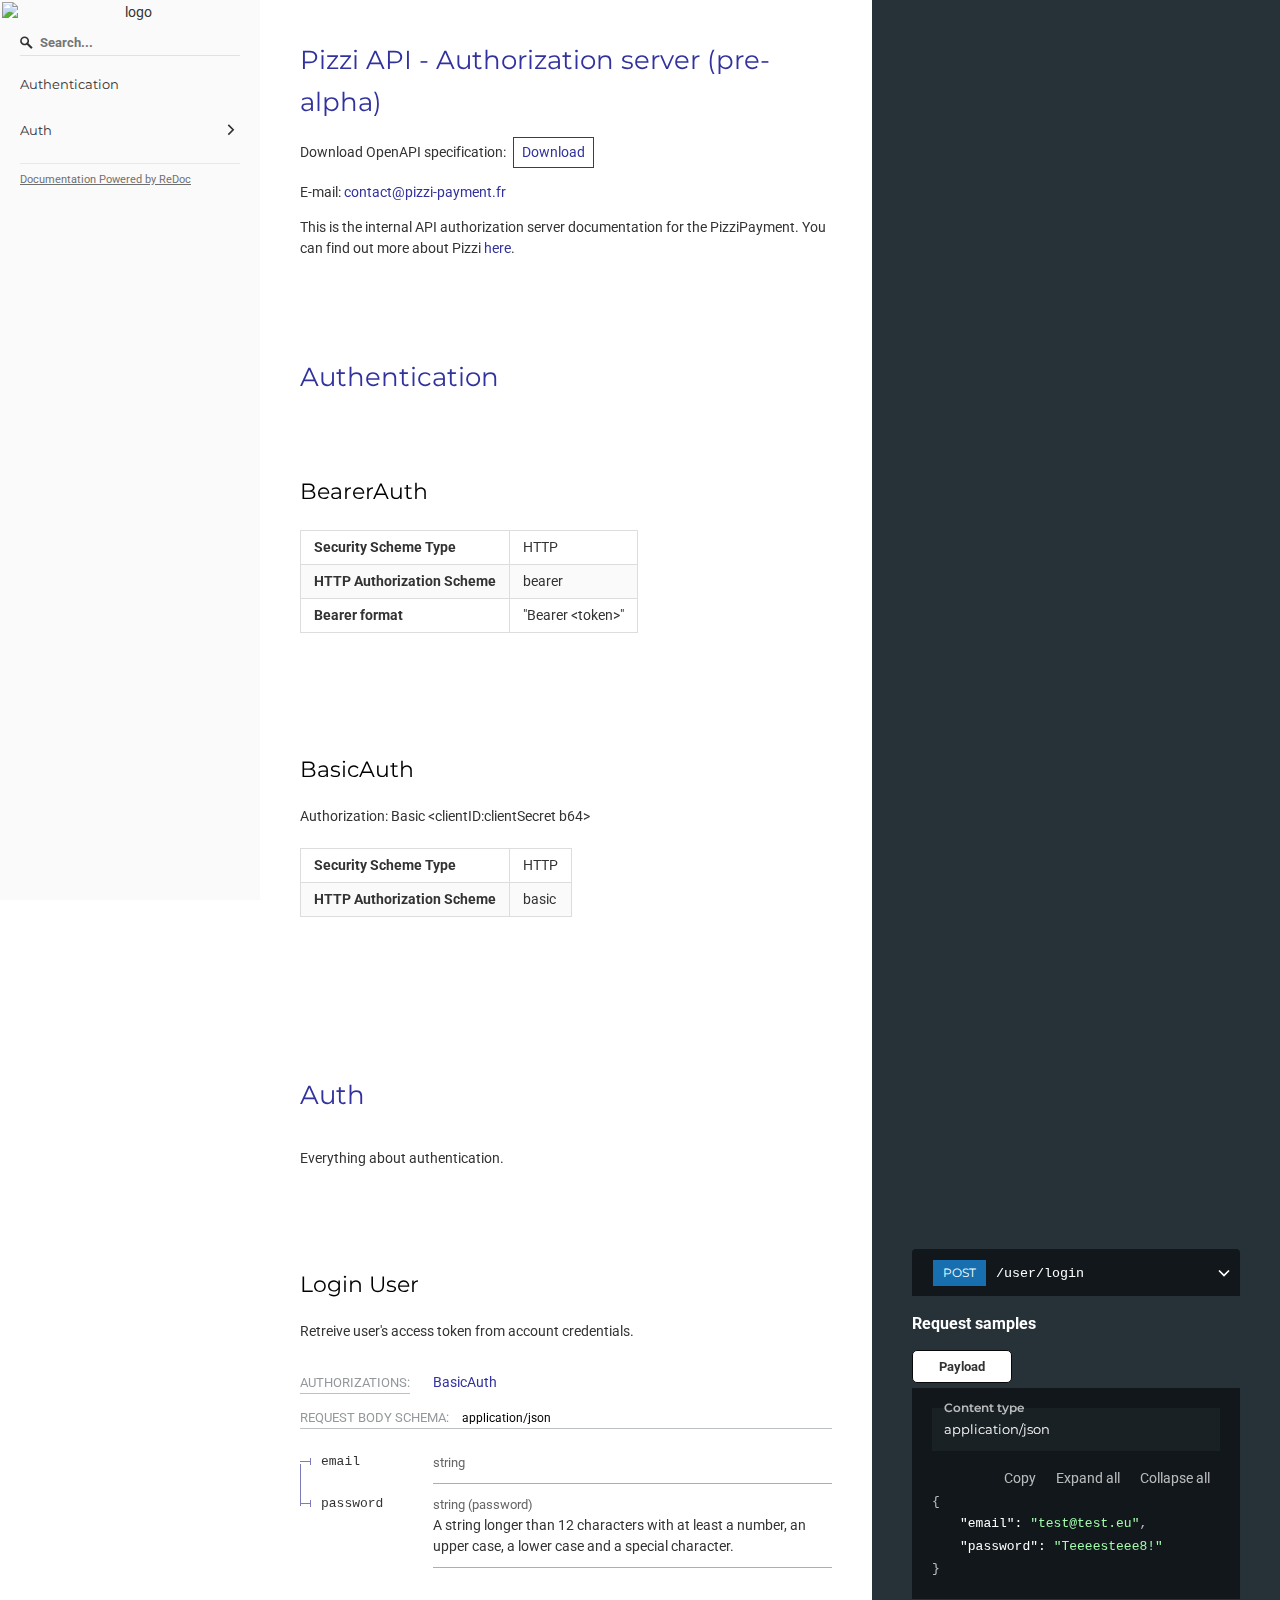
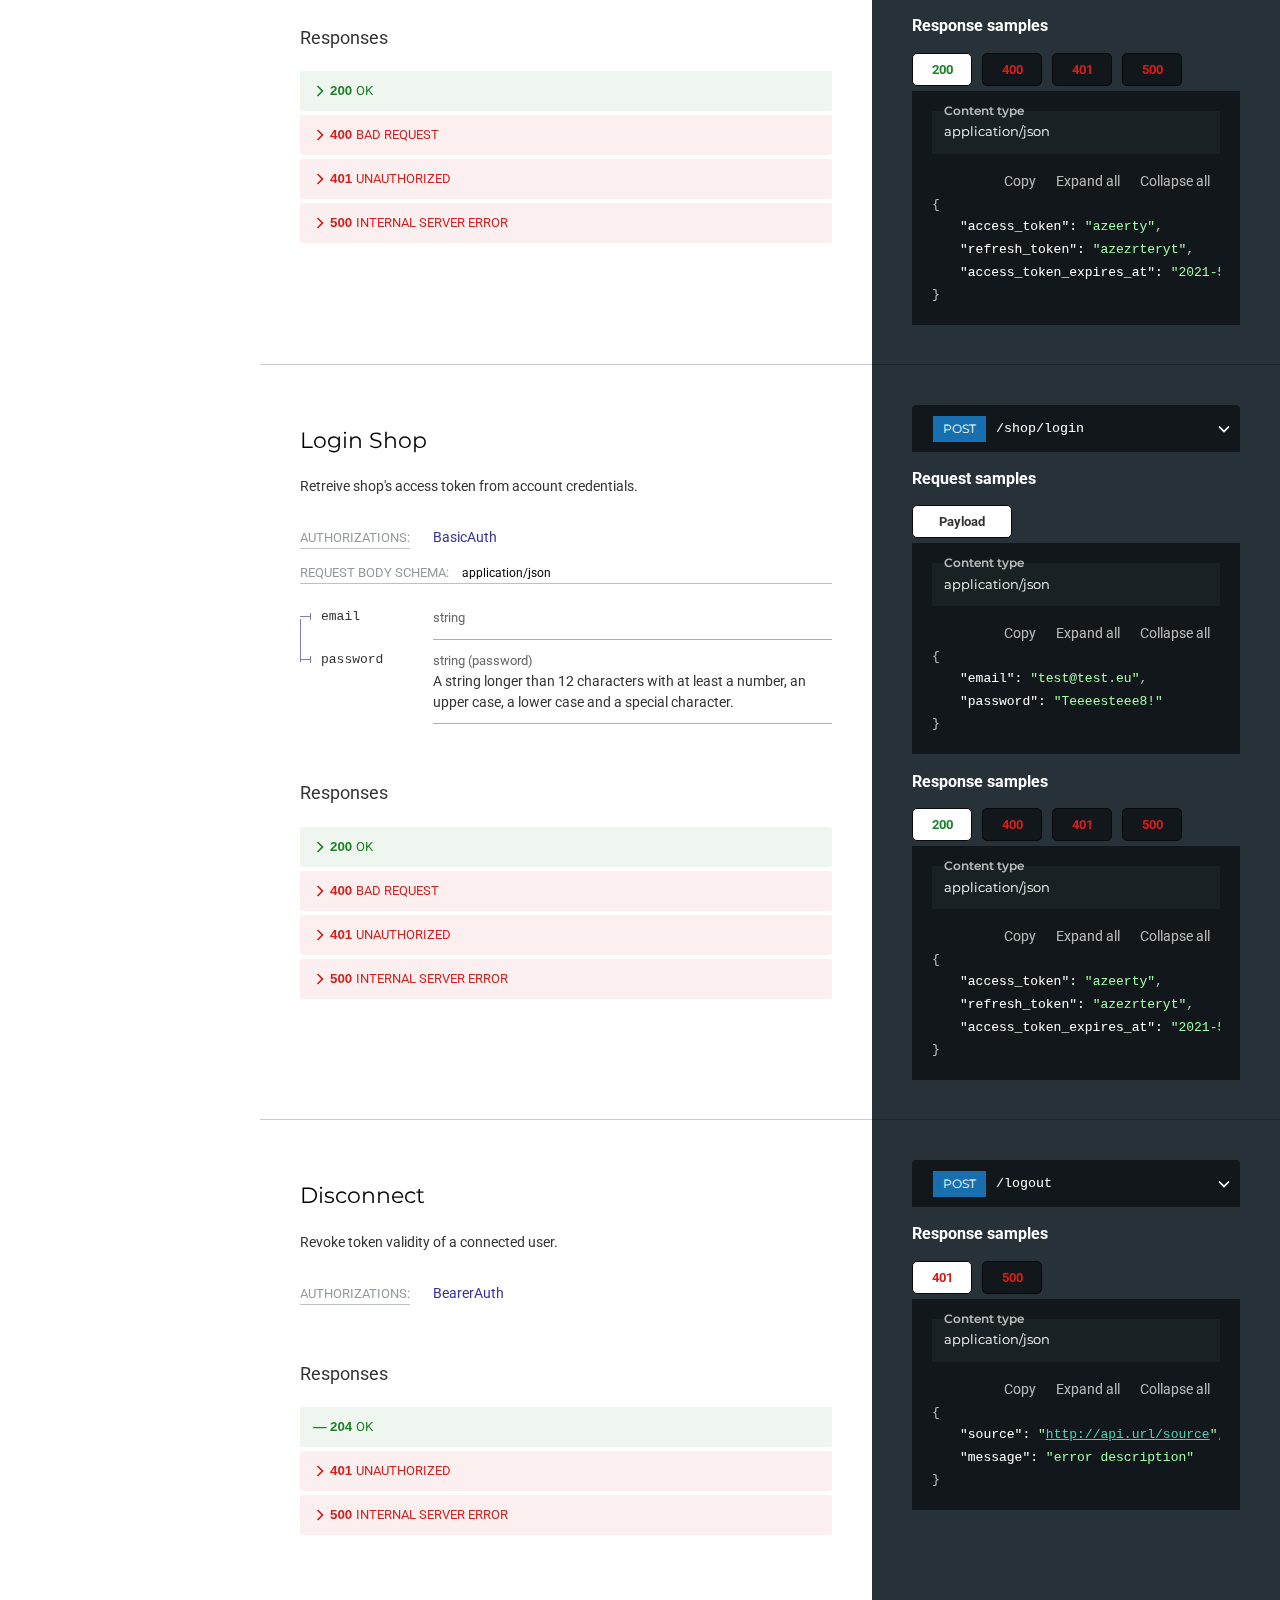
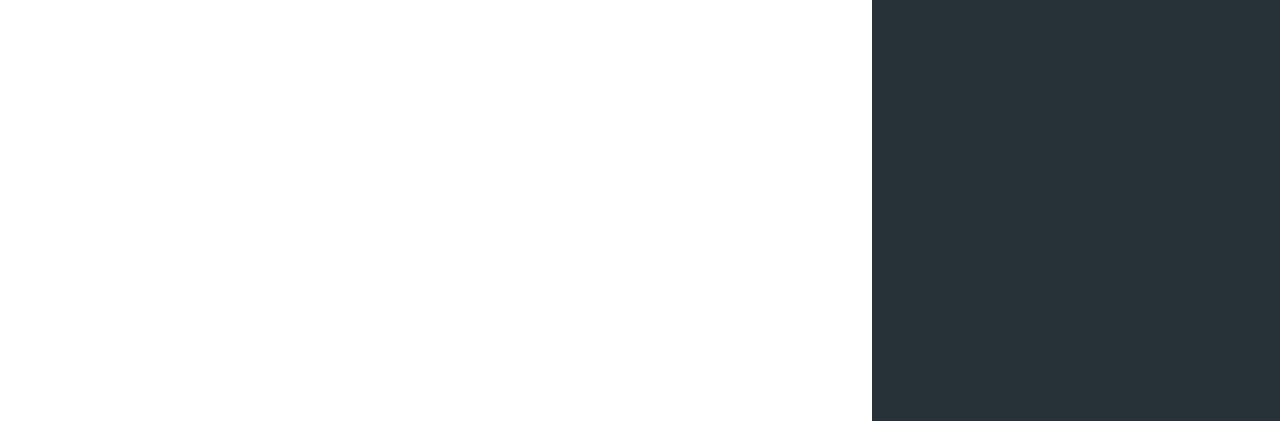
==== commit e60bf4a1: "Update authorization server documentation." ====
--- a/authorization-server.html
+++ b/authorization-server.html
@@ -13,37 +13,37 @@
     }
   </style>
   <script>/*! For license information please see redoc.standalone.js.LICENSE.txt */
-!function(e,t){"object"==typeof exports&&"object"==typeof module?module.exports=t(require("null")):"function"==typeof define&&define.amd?define(["null"],t):"object"==typeof exports?exports.Redoc=t(require("null")):e.Redoc=t(e.null)}(this,(function(e){return function(){var t={7228:function(e){e.exports=function(e,t){(null==t||t>e.length)&&(t=e.length);for(var n=0,r=new Array(t);n<t;n++)r[n]=e[n];return r},e.exports.default=e.exports,e.exports.__esModule=!0},2858:function(e){e.exports=function(e){if(Array.isArray(e))return e},e.exports.default=e.exports,e.exports.__esModule=!0},3646:function(e,t,n){var r=n(7228);e.exports=function(e){if(Array.isArray(e))return r(e)},e.exports.default=e.exports,e.exports.__esModule=!0},1506:function(e){e.exports=function(e){if(void 0===e)throw new ReferenceError("this hasn't been initialised - super() hasn't been called");return e},e.exports.default=e.exports,e.exports.__esModule=!0},4575:function(e){e.exports=function(e,t){if(!(e instanceof t))throw new TypeError("Cannot call a class as a function")},e.exports.default=e.exports,e.exports.__esModule=!0},9100:function(e,t,n){var r=n(9489),o=n(7067);function i(t,n,a){return o()?(e.exports=i=Reflect.construct,e.exports.default=e.exports,e.exports.__esModule=!0):(e.exports=i=function(e,t,n){var o=[null];o.push.apply(o,t);var i=new(Function.bind.apply(e,o));return n&&r(i,n.prototype),i},e.exports.default=e.exports,e.exports.__esModule=!0),i.apply(null,arguments)}e.exports=i,e.exports.default=e.exports,e.exports.__esModule=!0},3913:function(e){function t(e,t){for(var n=0;n<t.length;n++){var r=t[n];r.enumerable=r.enumerable||!1,r.configurable=!0,"value"in r&&(r.writable=!0),Object.defineProperty(e,r.key,r)}}e.exports=function(e,n,r){return n&&t(e.prototype,n),r&&t(e,r),e},e.exports.default=e.exports,e.exports.__esModule=!0},3269:function(e,t,n){var r=n(379);e.exports=function(e,t){var n="undefined"!=typeof Symbol&&e[Symbol.iterator]||e["@@iterator"];if(!n){if(Array.isArray(e)||(n=r(e))||t&&e&&"number"==typeof e.length){n&&(e=n);var o=0,i=function(){};return{s:i,n:function(){return o>=e.length?{done:!0}:{done:!1,value:e[o++]}},e:function(e){throw e},f:i}}throw new TypeError("Invalid attempt to iterate non-iterable instance.\nIn order to be iterable, non-array objects must have a [Symbol.iterator]() method.")}var a,s=!0,l=!1;return{s:function(){n=n.call(e)},n:function(){var e=n.next();return s=e.done,e},e:function(e){l=!0,a=e},f:function(){try{s||null==n.return||n.return()}finally{if(l)throw a}}}},e.exports.default=e.exports,e.exports.__esModule=!0},9842:function(e,t,n){var r=n(9754),o=n(7067),i=n(8585);e.exports=function(e){var t=o();return function(){var n,o=r(e);if(t){var a=r(this).constructor;n=Reflect.construct(o,arguments,a)}else n=o.apply(this,arguments);return i(this,n)}},e.exports.default=e.exports,e.exports.__esModule=!0},9713:function(e){e.exports=function(e,t,n){return t in e?Object.defineProperty(e,t,{value:n,enumerable:!0,configurable:!0,writable:!0}):e[t]=n,e},e.exports.default=e.exports,e.exports.__esModule=!0},9754:function(e){function t(n){return e.exports=t=Object.setPrototypeOf?Object.getPrototypeOf:function(e){return e.__proto__||Object.getPrototypeOf(e)},e.exports.default=e.exports,e.exports.__esModule=!0,t(n)}e.exports=t,e.exports.default=e.exports,e.exports.__esModule=!0},2205:function(e,t,n){var r=n(9489);e.exports=function(e,t){if("function"!=typeof t&&null!==t)throw new TypeError("Super expression must either be null or a function");e.prototype=Object.create(t&&t.prototype,{constructor:{value:e,writable:!0,configurable:!0}}),t&&r(e,t)},e.exports.default=e.exports,e.exports.__esModule=!0},430:function(e){e.exports=function(e){return-1!==Function.toString.call(e).indexOf("[native code]")},e.exports.default=e.exports,e.exports.__esModule=!0},7067:function(e){e.exports=function(){if("undefined"==typeof Reflect||!Reflect.construct)return!1;if(Reflect.construct.sham)return!1;if("function"==typeof Proxy)return!0;try{return Boolean.prototype.valueOf.call(Reflect.construct(Boolean,[],(function(){}))),!0}catch(e){return!1}},e.exports.default=e.exports,e.exports.__esModule=!0},6860:function(e){e.exports=function(e){if("undefined"!=typeof Symbol&&null!=e[Symbol.iterator]||null!=e["@@iterator"])return Array.from(e)},e.exports.default=e.exports,e.exports.__esModule=!0},3884:function(e){e.exports=function(e,t){var n=e&&("undefined"!=typeof Symbol&&e[Symbol.iterator]||e["@@iterator"]);if(null!=n){var r,o,i=[],a=!0,s=!1;try{for(n=n.call(e);!(a=(r=n.next()).done)&&(i.push(r.value),!t||i.length!==t);a=!0);}catch(e){s=!0,o=e}finally{try{a||null==n.return||n.return()}finally{if(s)throw o}}return i}},e.exports.default=e.exports,e.exports.__esModule=!0},521:function(e){e.exports=function(){throw new TypeError("Invalid attempt to destructure non-iterable instance.\nIn order to be iterable, non-array objects must have a [Symbol.iterator]() method.")},e.exports.default=e.exports,e.exports.__esModule=!0},8206:function(e){e.exports=function(){throw new TypeError("Invalid attempt to spread non-iterable instance.\nIn order to be iterable, non-array objects must have a [Symbol.iterator]() method.")},e.exports.default=e.exports,e.exports.__esModule=!0},8585:function(e,t,n){var r=n(8).default,o=n(1506);e.exports=function(e,t){return!t||"object"!==r(t)&&"function"!=typeof t?o(e):t},e.exports.default=e.exports,e.exports.__esModule=!0},9489:function(e){function t(n,r){return e.exports=t=Object.setPrototypeOf||function(e,t){return e.__proto__=t,e},e.exports.default=e.exports,e.exports.__esModule=!0,t(n,r)}e.exports=t,e.exports.default=e.exports,e.exports.__esModule=!0},3038:function(e,t,n){var r=n(2858),o=n(3884),i=n(379),a=n(521);e.exports=function(e,t){return r(e)||o(e,t)||i(e,t)||a()},e.exports.default=e.exports,e.exports.__esModule=!0},319:function(e,t,n){var r=n(3646),o=n(6860),i=n(379),a=n(8206);e.exports=function(e){return r(e)||o(e)||i(e)||a()},e.exports.default=e.exports,e.exports.__esModule=!0},8:function(e){function t(n){return"function"==typeof Symbol&&"symbol"==typeof Symbol.iterator?(e.exports=t=function(e){return typeof e},e.exports.default=e.exports,e.exports.__esModule=!0):(e.exports=t=function(e){return e&&"function"==typeof Symbol&&e.constructor===Symbol&&e!==Symbol.prototype?"symbol":typeof e},e.exports.default=e.exports,e.exports.__esModule=!0),t(n)}e.exports=t,e.exports.default=e.exports,e.exports.__esModule=!0},379:function(e,t,n){var r=n(7228);e.exports=function(e,t){if(e){if("string"==typeof e)return r(e,t);var n=Object.prototype.toString.call(e).slice(8,-1);return"Object"===n&&e.constructor&&(n=e.constructor.name),"Map"===n||"Set"===n?Array.from(e):"Arguments"===n||/^(?:Ui|I)nt(?:8|16|32)(?:Clamped)?Array$/.test(n)?r(e,t):void 0}},e.exports.default=e.exports,e.exports.__esModule=!0},5957:function(e,t,n){var r=n(9754),o=n(9489),i=n(430),a=n(9100);function s(t){var n="function"==typeof Map?new Map:void 0;return e.exports=s=function(e){if(null===e||!i(e))return e;if("function"!=typeof e)throw new TypeError("Super expression must either be null or a function");if(void 0!==n){if(n.has(e))return n.get(e);n.set(e,t)}function t(){return a(e,arguments,r(this).constructor)}return t.prototype=Object.create(e.prototype,{constructor:{value:t,enumerable:!1,writable:!0,configurable:!0}}),o(t,e)},e.exports.default=e.exports,e.exports.__esModule=!0,s(t)}e.exports=s,e.exports.default=e.exports,e.exports.__esModule=!0},7757:function(e,t,n){e.exports=n(5666)},2840:function(e,t,n){"use strict";var r=n(319).default,o=n(7757);n(1539),n(8674),n(9601),n(2222),n(1249),n(8309),n(7941),n(7327),n(4916),n(3123),n(7042);var i=this&&this.__awaiter||function(e,t,n,r){return new(n||(n=Promise))((function(o,i){function a(e){try{l(r.next(e))}catch(e){i(e)}}function s(e){try{l(r.throw(e))}catch(e){i(e)}}function l(e){var t;e.done?o(e.value):(t=e.value,t instanceof n?t:new n((function(e){e(t)}))).then(a,s)}l((r=r.apply(e,t||[])).next())}))};Object.defineProperty(t,"__esModule",{value:!0}),t.bundleDocument=t.bundle=t.OasVersion=void 0;var a,s=n(2307),l=n(8604),c=n(9079),u=n(8553),p=n(4343),f=n(7649),d=n(9562),h=n(3353),m=n(6230),v=n(8140),g=n(4241),y=n(2806),b=n(9272);function x(e){return i(this,void 0,void 0,o.mark((function t(){var n,i,s,v,y,b,x,w,E,S,_,O,A,I,C;return o.wrap((function(t){for(;;)switch(t.prev=t.next){case 0:return n=e.document,i=e.config,s=e.customTypes,v=e.externalRefResolver,y=e.dereference,b=void 0!==y&&y,x=m.detectOpenAPI(n.parsed),w=m.openAPIMajor(x),E=i.getRulesForOasVersion(w),S=d.normalizeTypes(i.extendTypes((null!=s?s:w===m.OasMajorVersion.Version3)?x===a.Version3_1?f.Oas3_1Types:u.Oas3Types:p.Oas2Types,x),i),_=g.initRules(E,i,"preprocessors",x),O=g.initRules(E,i,"decorators",x),A={problems:[],oasVersion:x},I=c.normalizeVisitors([].concat(r(_),[{severity:"error",ruleId:"bundler",visitor:k(w,b,n)}],r(O)),S),t.next=11,l.resolveDocument({rootDocument:n,rootType:S.DefinitionRoot,externalRefResolver:v});case 11:return C=t.sent,h.walkDocument({document:n,rootType:S.DefinitionRoot,normalizedVisitors:I,resolvedRefMap:C,ctx:A}),t.abrupt("return",{bundle:n,problems:A.problems.map((function(e){return i.addProblemToIgnore(e)})),fileDependencies:v.getFiles()});case 14:case"end":return t.stop()}}),t)})))}function w(e,t){switch(t){case m.OasMajorVersion.Version3:switch(e){case"Schema":return"schemas";case"Parameter":return"parameters";case"Response":return"responses";case"Example":return"examples";case"RequestBody":return"requestBodies";case"Header":return"headers";case"SecuritySchema":return"securitySchemes";case"Link":return"links";case"Callback":return"callbacks";default:return null}case m.OasMajorVersion.Version2:switch(e){case"Schema":return"definitions";case"Parameter":return"parameters";case"Response":return"responses";default:return null}}}function k(e,t,n){var r,o={ref:{leave:function(r,o,s){if(s.location&&void 0!==s.node){if(s.location.source!==n.source||s.location.source!==o.location.source||"scalar"===o.type.name||t){var l=w(o.type.name,e);l?t?(a(l,s,o),i(r,s,o)):r.$ref=a(l,s,o):i(r,s,o)}}else y.reportUnresolvedRef(s,o.report,o.location)}},DefinitionRoot:{enter:function(t){e===m.OasMajorVersion.Version3?r=t.components=t.components||{}:e===m.OasMajorVersion.Version2&&(r=t)}}};function i(e,t,n){b.isPlainObject(t.node)?(delete e.$ref,Object.assign(e,t.node)):n.parent[n.key]=t.node}function a(t,n,o){r[t]=r[t]||{};var i=function(e,t,n){for(var o=[e.location.source.absoluteRef,e.location.pointer],i=o[0],a=o[1],l=r[t],c="",u=a.slice(2).split("/").filter(Boolean);u.length>0;)if(c=u.pop()+(c?"-".concat(c):""),!l||!l[c]||s(l[c],e.node))return c;if(!l[c=v.refBaseName(i)+(c?"_".concat(c):"")]||s(l[c],e.node))return c;for(var p=c,f=2;l[c]&&!s(l[c],e.node);)c="".concat(p,"-").concat(f),f++;return l[c]||n.report({message:"Two schemas are referenced with the same name but different content. Renamed ".concat(p," to ").concat(c,"."),location:n.location,forceSeverity:"warn"}),c}(n,t,o);return r[t][i]=n.node,e===m.OasMajorVersion.Version3?"#/components/".concat(t,"/").concat(i):"#/".concat(t,"/").concat(i)}return e===m.OasMajorVersion.Version3&&(o.DiscriminatorMapping={leave:function(n,r){for(var o=0,i=Object.keys(n);o<i.length;o++){var s=i[o],l=n[s],c=r.resolve({$ref:l});if(!c.location||void 0===c.node)return void y.reportUnresolvedRef(c,r.report,r.location.child(s));var u=w("Schema",e);t?a(u,c,r):n[s]=a(u,c,r)}}}),o}!function(e){e.Version2="oas2",e.Version3_0="oas3_0",e.Version3_1="oas3_1"}(a=t.OasVersion||(t.OasVersion={})),t.bundle=function(e){return i(this,void 0,void 0,o.mark((function t(){var n,r,i,a,s,c,u;return o.wrap((function(t){for(;;)switch(t.prev=t.next){case 0:if(n=e.ref,r=e.doc,i=e.externalRefResolver,a=void 0===i?new l.BaseResolver(e.config.resolve):i,s=e.base,c=void 0===s?null:s,n||r){t.next=3;break}throw new Error("Document or reference is required.\n");case 3:if(void 0===r){t.next=7;break}t.t0=r,t.next=10;break;case 7:return t.next=9,a.resolveDocument(c,n,!0);case 9:t.t0=t.sent;case 10:if(!((u=t.t0)instanceof Error)){t.next=13;break}throw u;case 13:return t.abrupt("return",x(Object.assign(Object.assign({document:u},e),{config:e.config.lint,externalRefResolver:a})));case 14:case"end":return t.stop()}}),t)})))},t.bundleDocument=x},7306:function(e,t,n){"use strict";var r=n(3038).default,o=n(319).default,i=n(3269).default,a=n(9713).default,s=n(4575).default,l=n(3913).default;n(6992),n(1539),n(189),n(8783),n(3948),n(9601),n(9600),n(7941),n(1038),n(7327),n(4747),n(2479),n(1249),n(9826),n(2222),n(4916),n(3123),n(1532),n(9714),t.De=t.bD=void 0;var c=n(5101),u=n(6470),p=n(4756),f=n(6470),d=n(2566),h=n(9272),m=n(6230),v=n(8890);t.bD=".redocly.lint-ignore.yaml";var g=function(){function e(n,o){var l,g,x;s(this,e),this.rawConfig=n,this.configFile=o,this.ignore={},this._usedRules=new Set,this._usedVersions=new Set,this.recommendedFallback=!1,this.plugins=n.plugins?function(e){var t=arguments.length>1&&void 0!==arguments[1]?arguments[1]:"";if(!e)return[];var n=require,r=new Map;return e.map((function(e){var o="string"==typeof e?n(u.resolve(u.dirname(t),e)):e,i=o.id;if("string"!=typeof i)throw new Error(d.red("Plugin must define `id` property in ".concat(d.blue(e.toString()),".")));if(r.has(i)){var a=r.get(i);throw new Error(d.red('Plugin "id" must be unique. Plugin '.concat(d.blue(e.toString()),' uses id "').concat(d.blue(i),'" already seen in ').concat(d.blue(a))))}r.set(i,e.toString());var s=Object.assign(Object.assign({id:i},o.configs?{configs:o.configs}:{}),o.typeExtension?{typeExtension:o.typeExtension}:{});if(o.rules){if(!o.rules.oas3&&!o.rules.oas2)throw new Error('Plugin rules must have `oas3` or `oas2` rules "'.concat(e,"."));s.rules={},o.rules.oas3&&(s.rules.oas3=y(o.rules.oas3,i)),o.rules.oas2&&(s.rules.oas2=y(o.rules.oas2,i))}if(o.preprocessors){if(!o.preprocessors.oas3&&!o.preprocessors.oas2)throw new Error('Plugin `preprocessors` must have `oas3` or `oas2` preprocessors "'.concat(e,"."));s.preprocessors={},o.preprocessors.oas3&&(s.preprocessors.oas3=y(o.preprocessors.oas3,i)),o.preprocessors.oas2&&(s.preprocessors.oas2=y(o.preprocessors.oas2,i))}if(o.decorators){if(!o.decorators.oas3&&!o.decorators.oas2)throw new Error('Plugin `decorators` must have `oas3` or `oas2` decorators "'.concat(e,"."));s.decorators={},o.decorators.oas3&&(s.decorators.oas3=y(o.decorators.oas3,i)),o.decorators.oas2&&(s.decorators.oas2=y(o.decorators.oas2,i))}return s})).filter(h.notUndefined)}(n.plugins,o):[],this.doNotResolveExamples=!!n.doNotResolveExamples,n.extends||(this.recommendedFallback=!0);var w,k,E=n.extends?(w=n.extends,k=this.plugins,w.map((function(e){var t,n=function(e){if(e.indexOf("/")>-1){var t=e.split("/"),n=r(t,2);return{pluginId:n[0],configName:n[1]}}return{pluginId:"",configName:e}}(e),o=n.pluginId,i=n.configName,a=k.find((function(e){return e.id===o}));if(!a)throw new Error("Invalid config ".concat(d.red(e),": plugin ").concat(o," is not included."));var s=null===(t=a.configs)||void 0===t?void 0:t[i];if(!s)throw new Error(o?"Invalid config ".concat(d.red(e),": plugin ").concat(o," doesn't export config with name ").concat(i,"."):"Invalid config ".concat(d.red(e),": there is no such built-in config."));return s}))):[v.default];(n.rules||n.preprocessors||n.decorators)&&E.push({rules:n.rules,preprocessors:n.preprocessors,decorators:n.decorators});var S=function(e){var t,n={rules:{},oas2Rules:{},oas3_0Rules:{},oas3_1Rules:{},preprocessors:{},oas2Preprocessors:{},oas3_0Preprocessors:{},oas3_1Preprocessors:{},decorators:{},oas2Decorators:{},oas3_0Decorators:{},oas3_1Decorators:{}},r=i(e);try{for(r.s();!(t=r.n()).done;){var o=t.value;if(o.extends)throw new Error("`extends` is not supported in shared configs yet: ".concat(JSON.stringify(o,null,2),"."));Object.assign(n.rules,o.rules),Object.assign(n.oas2Rules,o.oas2Rules),b(n.oas2Rules,o.rules||{}),Object.assign(n.oas3_0Rules,o.oas3_0Rules),b(n.oas3_0Rules,o.rules||{}),Object.assign(n.oas3_1Rules,o.oas3_1Rules),b(n.oas3_1Rules,o.rules||{}),Object.assign(n.preprocessors,o.preprocessors),Object.assign(n.oas2Preprocessors,o.oas2Preprocessors),b(n.oas2Preprocessors,o.preprocessors||{}),Object.assign(n.oas3_0Preprocessors,o.oas3_0Preprocessors),b(n.oas3_0Preprocessors,o.preprocessors||{}),Object.assign(n.oas3_1Preprocessors,o.oas3_1Preprocessors),b(n.oas3_1Preprocessors,o.preprocessors||{}),Object.assign(n.decorators,o.decorators),Object.assign(n.oas2Decorators,o.oas2Decorators),b(n.oas2Decorators,o.decorators||{}),Object.assign(n.oas3_0Decorators,o.oas3_0Decorators),b(n.oas3_0Decorators,o.decorators||{}),Object.assign(n.oas3_1Decorators,o.oas3_1Decorators),b(n.oas3_1Decorators,o.decorators||{})}}catch(e){r.e(e)}finally{r.f()}return n}(E);this.rules=(a(l={},m.OasVersion.Version2,Object.assign(Object.assign({},S.rules),S.oas2Rules)),a(l,m.OasVersion.Version3_0,Object.assign(Object.assign({},S.rules),S.oas3_0Rules)),a(l,m.OasVersion.Version3_1,Object.assign(Object.assign({},S.rules),S.oas3_1Rules)),l),this.preprocessors=(a(g={},m.OasVersion.Version2,Object.assign(Object.assign({},S.preprocessors),S.oas2Preprocessors)),a(g,m.OasVersion.Version3_0,Object.assign(Object.assign({},S.preprocessors),S.oas3_0Preprocessors)),a(g,m.OasVersion.Version3_1,Object.assign(Object.assign({},S.preprocessors),S.oas3_1Preprocessors)),g),this.decorators=(a(x={},m.OasVersion.Version2,Object.assign(Object.assign({},S.decorators),S.oas2Decorators)),a(x,m.OasVersion.Version3_0,Object.assign(Object.assign({},S.decorators),S.oas3_0Decorators)),a(x,m.OasVersion.Version3_1,Object.assign(Object.assign({},S.decorators),S.oas3_1Decorators)),x);var _=this.configFile?u.dirname(this.configFile):"undefined"!=typeof process&&process.cwd()||"",O=u.join(_,t.bD);if(c.hasOwnProperty("existsSync")&&c.existsSync(O)){this.ignore=p.safeLoad(c.readFileSync(O,"utf-8"))||{};for(var A=0,I=Object.keys(this.ignore);A<I.length;A++){var C=I[A];this.ignore[u.resolve(f.dirname(O),C)]=this.ignore[C];for(var T=0,R=Object.keys(this.ignore[C]);T<R.length;T++){var P=R[T];this.ignore[C][P]=new Set(this.ignore[C][P])}delete this.ignore[C]}}}return l(e,[{key:"saveIgnore",value:function(){for(var e=this.configFile?u.dirname(this.configFile):process.cwd(),n=u.join(e,t.bD),r={},o=0,i=Object.keys(this.ignore);o<i.length;o++)for(var a=i[o],s=r[u.relative(e,a)]=this.ignore[a],l=0,f=Object.keys(s);l<f.length;l++){var d=f[l];s[d]=Array.from(s[d])}c.writeFileSync(n,"# This file instructs Redocly's linter to ignore the rules contained for specific parts of your API.\n# See https://redoc.ly/docs/cli/ for more information.\n"+p.safeDump(r))}},{key:"addIgnore",value:function(e){var t=this.ignore,n=e.location[0];if(void 0!==n.pointer){var r=t[n.source.absoluteRef]=t[n.source.absoluteRef]||{};(r[e.ruleId]=r[e.ruleId]||new Set).add(n.pointer)}}},{key:"addProblemToIgnore",value:function(e){var t=e.location[0];if(void 0===t.pointer)return e;var n=(this.ignore[t.source.absoluteRef]||{})[e.ruleId],r=n&&n.has(t.pointer);return r?Object.assign(Object.assign({},e),{ignored:r}):e}},{key:"extendTypes",value:function(e,t){var n,r=e,o=i(this.plugins);try{for(o.s();!(n=o.n()).done;){var a=n.value;if(void 0!==a.typeExtension)switch(t){case m.OasVersion.Version3_0:if(!a.typeExtension.oas3)continue;r=a.typeExtension.oas3(r,t);case m.OasVersion.Version2:if(!a.typeExtension.oas2)continue;r=a.typeExtension.oas2(r,t);default:throw new Error("Not implemented")}}}catch(e){o.e(e)}finally{o.f()}return r}},{key:"getRuleSettings",value:function(e,t){this._usedRules.add(e),this._usedVersions.add(t);var n=this.rules[t][e]||"off";return"string"==typeof n?{severity:n}:Object.assign({severity:"error"},n)}},{key:"getPreprocessorSettings",value:function(e,t){this._usedRules.add(e),this._usedVersions.add(t);var n=this.preprocessors[t][e]||"off";return"string"==typeof n?{severity:"on"===n?"error":n}:Object.assign({severity:"error"},n)}},{key:"getDecoratorSettings",value:function(e,t){this._usedRules.add(e),this._usedVersions.add(t);var n=this.decorators[t][e]||"off";return"string"==typeof n?{severity:"on"===n?"error":n}:Object.assign({severity:"error"},n)}},{key:"getUnusedRules",value:function(){for(var e=this,t=[],n=[],r=[],i=0,a=Array.from(this._usedVersions);i<a.length;i++){var s=a[i];t.push.apply(t,o(Object.keys(this.rules[s]).filter((function(t){return!e._usedRules.has(t)})))),n.push.apply(n,o(Object.keys(this.decorators[s]).filter((function(t){return!e._usedRules.has(t)})))),r.push.apply(r,o(Object.keys(this.preprocessors[s]).filter((function(t){return!e._usedRules.has(t)}))))}return{rules:t,preprocessors:r,decorators:n}}},{key:"getRulesForOasVersion",value:function(e){switch(e){case m.OasMajorVersion.Version3:var t=[];return this.plugins.forEach((function(e){var n;return(null===(n=e.preprocessors)||void 0===n?void 0:n.oas3)&&t.push(e.preprocessors.oas3)})),this.plugins.forEach((function(e){var n;return(null===(n=e.rules)||void 0===n?void 0:n.oas3)&&t.push(e.rules.oas3)})),this.plugins.forEach((function(e){var n;return(null===(n=e.decorators)||void 0===n?void 0:n.oas3)&&t.push(e.decorators.oas3)})),t;case m.OasMajorVersion.Version2:var n=[];return this.plugins.forEach((function(e){var t;return(null===(t=e.preprocessors)||void 0===t?void 0:t.oas2)&&n.push(e.preprocessors.oas2)})),this.plugins.forEach((function(e){var t;return(null===(t=e.rules)||void 0===t?void 0:t.oas2)&&n.push(e.rules.oas2)})),this.plugins.forEach((function(e){var t;return(null===(t=e.decorators)||void 0===t?void 0:t.oas2)&&n.push(e.decorators.oas2)})),n}}},{key:"skipRules",value:function(e){var t,n=i(e||[]);try{for(n.s();!(t=n.n()).done;)for(var r=t.value,o=0,a=Object.values(m.OasVersion);o<a.length;o++){var s=a[o];this.rules[s][r]&&(this.rules[s][r]="off")}}catch(e){n.e(e)}finally{n.f()}}},{key:"skipPreprocessors",value:function(e){var t,n=i(e||[]);try{for(n.s();!(t=n.n()).done;)for(var r=t.value,o=0,a=Object.values(m.OasVersion);o<a.length;o++){var s=a[o];this.preprocessors[s][r]&&(this.preprocessors[s][r]="off")}}catch(e){n.e(e)}finally{n.f()}}},{key:"skipDecorators",value:function(e){var t,n=i(e||[]);try{for(n.s();!(t=n.n()).done;)for(var r=t.value,o=0,a=Object.values(m.OasVersion);o<a.length;o++){var s=a[o];this.decorators[s][r]&&(this.decorators[s][r]="off")}}catch(e){n.e(e)}finally{n.f()}}}]),e}();function y(e,t){if(!t)return e;for(var n={},r=0,o=Object.keys(e);r<o.length;r++){var i=o[r];n["".concat(t,"/").concat(i)]=e[i]}return n}function b(e,t){for(var n=0,r=Object.keys(t);n<r.length;n++){var o=r[n];e.hasOwnProperty(o)&&(e[o]=t[o])}}t.De=function e(t,n){var r,o,i;s(this,e),this.rawConfig=t,this.configFile=n,this.apiDefinitions=t.apiDefinitions||{},this.lint=new g(t.lint||{},n),this.referenceDocs=t.referenceDocs||{},this.resolve={http:{headers:null!==(i=null===(o=null===(r=null==t?void 0:t.resolve)||void 0===r?void 0:r.http)||void 0===o?void 0:o.headers)&&void 0!==i?i:[],customFetch:void 0}}}},8890:function(e,t){"use strict";Object.defineProperty(t,"__esModule",{value:!0}),t.default={rules:{"info-description":"warn","info-contact":"off","info-license":"warn","info-license-url":"warn","tag-description":"warn","tags-alphabetical":"off","parameter-description":"off","no-path-trailing-slash":"error","no-identical-paths":"error","no-ambiguous-paths":"warn","path-declaration-must-exist":"error","path-not-include-query":"error","path-parameters-defined":"error","operation-description":"off","operation-2xx-response":"warn","operation-operationId":"warn","operation-summary":"error","operation-operationId-unique":"error","operation-operationId-url-safe":"error","operation-parameters-unique":"error","operation-tag-defined":"off","operation-security-defined":"error","operation-singular-tag":"off","no-unresolved-refs":"error","no-enum-type-mismatch":"error","boolean-parameter-prefixes":"off","paths-kebab-case":"off",spec:"error"},oas3_0Rules:{"no-invalid-media-type-examples":{severity:"warn",disallowAdditionalProperties:!0},"no-server-example.com":"warn","no-server-trailing-slash":"error","no-empty-servers":"error","no-example-value-and-externalValue":"error","no-unused-components":"warn","no-undefined-server-variable":"error","no-servers-empty-enum":"error"},oas3_1Rules:{"no-server-example.com":"warn","no-server-trailing-slash":"error","no-empty-servers":"error","no-example-value-and-externalValue":"error","no-unused-components":"warn","no-undefined-server-variable":"error","no-servers-empty-enum":"error"}}},4241:function(e,t,n){"use strict";n(7327),n(6535),n(9244),n(1249),n(7941),Object.defineProperty(t,"__esModule",{value:!0}),t.initRules=void 0;var r=n(9272);t.initRules=function(e,t,n,o){return e.flatMap((function(e){return Object.keys(e).map((function(r){var i=e[r],a="rules"===n?t.getRuleSettings(r,o):"preprocessors"===n?t.getPreprocessorSettings(r,o):t.getDecoratorSettings(r,o);if("off"!==a.severity){var s=i(a);return{severity:a.severity,ruleId:r,visitor:s}}}))})).filter(r.notUndefined)}},6230:function(e,t,n){"use strict";var r,o;n(6755),Object.defineProperty(t,"__esModule",{value:!0}),t.openAPIMajor=t.detectOpenAPI=t.OasMajorVersion=t.OasVersion=void 0,function(e){e.Version2="oas2",e.Version3_0="oas3_0",e.Version3_1="oas3_1"}(r=t.OasVersion||(t.OasVersion={})),function(e){e.Version2="oas2",e.Version3="oas3"}(o=t.OasMajorVersion||(t.OasMajorVersion={})),t.detectOpenAPI=function(e){if("object"!=typeof e)throw new Error("Document must be JSON object, got ".concat(typeof e));if(!e.openapi&&!e.swagger)throw new Error("This doesn’t look like an OpenAPI document.\n");if(e.openapi&&e.openapi.startsWith("3.0"))return r.Version3_0;if(e.openapi&&e.openapi.startsWith("3.1"))return r.Version3_1;if(e.swagger&&"2.0"===e.swagger)return r.Version2;throw new Error("Unsupported OpenAPI Version: ".concat(e.openapi||e.swagger))},t.openAPIMajor=function(e){return e===r.Version2?o.Version2:o.Version3}},8140:function(e,t,n){"use strict";var r=n(3038).default,o=n(4575).default,i=n(3913).default;n(9600),n(1249),n(9601),n(4916),n(5306),n(3123),n(7327),n(6755),Object.defineProperty(t,"__esModule",{value:!0}),t.isMappingRef=t.isAbsoluteUrl=t.refBaseName=t.pointerBaseName=t.parsePointer=t.parseRef=t.escapePointer=t.unescapePointer=t.Location=t.isRef=t.joinPointer=void 0;var a=n(6470);function s(e,t){return""===e&&(e="#/"),"/"===e[e.length-1]?e+t:e+"/"+t}t.joinPointer=s,t.isRef=function(e){return e&&"string"==typeof e.$ref};var l=function(){function e(t,n){o(this,e),this.source=t,this.pointer=n}return i(e,[{key:"child",value:function(t){return new e(this.source,s(this.pointer,(Array.isArray(t)?t:[t]).map(u).join("/")))}},{key:"key",value:function(){return Object.assign(Object.assign({},this),{reportOnKey:!0})}},{key:"absolutePointer",get:function(){return this.source.absoluteRef+("#/"===this.pointer?"":this.pointer)}}]),e}();function c(e){return decodeURIComponent(e.replace(/~1/g,"/").replace(/~0/g,"~"))}function u(e){return"number"==typeof e?e:e.replace(/~/g,"~0").replace(/\//g,"~1")}t.Location=l,t.unescapePointer=c,t.escapePointer=u,t.parseRef=function(e){var t=e.split("#/"),n=r(t,2),o=n[0],i=n[1];return{uri:o||null,pointer:i?i.split("/").map(c).filter(Boolean):[]}},t.parsePointer=function(e){return e.substr(2).split("/").map(c)},t.pointerBaseName=function(e){var t=e.split("/");return t[t.length-1]},t.refBaseName=function(e){var t=e.split(a.sep);return t[t.length-1].split(".")[0]},t.isAbsoluteUrl=function(e){return e.startsWith("http://")||e.startsWith("https://")},t.isMappingRef=function(e){return e.startsWith("#")||e.startsWith("https://")||e.startsWith("./")||e.startsWith("../")||e.indexOf("/")>-1}},8604:function(e,t,n){"use strict";var r=n(3269).default,o=n(7757),i=n(3038).default,a=n(1506).default,s=n(2205).default,l=n(9842).default,c=n(5957).default,u=n(4575).default,p=n(3913).default;n(1539),n(8674),n(4916),n(3123),n(4723),n(6992),n(1532),n(8783),n(3948),n(189),n(1038),n(6699),n(2222),n(8309),n(7941),n(9601);var f=this&&this.__awaiter||function(e,t,n,r){return new(n||(n=Promise))((function(o,i){function a(e){try{l(r.next(e))}catch(e){i(e)}}function s(e){try{l(r.throw(e))}catch(e){i(e)}}function l(e){var t;e.done?o(e.value):(t=e.value,t instanceof n?t:new n((function(e){e(t)}))).then(a,s)}l((r=r.apply(e,t||[])).next())}))};Object.defineProperty(t,"__esModule",{value:!0}),t.resolveDocument=t.BaseResolver=t.makeDocumentFromString=t.YamlParseError=t.ResolveError=t.Source=void 0;var d=n(3817),h=n(6470),m=n(8575),v=n(4756),g=n(8140),y=n(9562),b=n(9272),x=function(){function e(t,n,r){u(this,e),this.absoluteRef=t,this.body=n,this.mimeType=r}return p(e,[{key:"getAst",value:function(e){var t;return void 0===this._ast&&(this._ast=null!==(t=e(this.body,{filename:this.absoluteRef}))&&void 0!==t?t:void 0,this._ast&&0===this._ast.kind&&""===this._ast.value&&1!==this._ast.startPosition&&(this._ast.startPosition=1,this._ast.endPosition=1)),this._ast}},{key:"getLines",value:function(){return void 0===this._lines&&(this._lines=this.body.split(/\r\n|[\n\r]/g)),this._lines}}]),e}();t.Source=x;var w=function(e){s(n,e);var t=l(n);function n(e){var r;return u(this,n),(r=t.call(this,e.message)).originalError=e,Object.setPrototypeOf(a(r),n.prototype),r}return n}(c(Error));t.ResolveError=w;var k=/at line (\d+), column (\d+):/,E=function(e){s(n,e);var t=l(n);function n(e,r){var o;u(this,n),(o=t.call(this,e.message.split("\n")[0])).originalError=e,o.source=r,Object.setPrototypeOf(a(o),n.prototype);var s=o.message.match(k)||[],l=i(s,3),c=l[1],p=l[2];return o.line=parseInt(c,10),o.col=parseInt(p,10),o}return n}(c(Error));t.YamlParseError=E,t.makeDocumentFromString=function(e,t){var n=new x(t,e);try{return{source:n,parsed:v.safeLoad(e,{filename:t})}}catch(e){throw new E(e,n)}};var S=function(){function e(){var t=arguments.length>0&&void 0!==arguments[0]?arguments[0]:{http:{headers:[]}};u(this,e),this.config=t,this.cache=new Map}return p(e,[{key:"getFiles",value:function(){return new Set(Array.from(this.cache.keys()))}},{key:"resolveExternalRef",value:function(e,t){return g.isAbsoluteUrl(t)?t:e&&g.isAbsoluteUrl(e)?m.resolve(e,t):h.resolve(e?h.dirname(e):process.cwd(),t)}},{key:"loadExternalRef",value:function(e){return f(this,void 0,void 0,o.mark((function t(){var n,r,i;return o.wrap((function(t){for(;;)switch(t.prev=t.next){case 0:if(t.prev=0,!g.isAbsoluteUrl(e)){t.next=10;break}return t.next=4,b.readFileFromUrl(e,this.config.http);case 4:return n=t.sent,r=n.body,i=n.mimeType,t.abrupt("return",new x(e,r,i));case 10:return t.t0=x,t.t1=e,t.next=14,d.promises.readFile(e,"utf-8");case 14:return t.t2=t.sent,t.abrupt("return",new t.t0(t.t1,t.t2));case 16:t.next=21;break;case 18:throw t.prev=18,t.t3=t.catch(0),new w(t.t3);case 21:case"end":return t.stop()}}),t,this,[[0,18]])})))}},{key:"parseDocument",value:function(e){var t,n=arguments.length>1&&void 0!==arguments[1]&&arguments[1],r=e.absoluteRef.substr(e.absoluteRef.lastIndexOf("."));if(![".json",".json",".yml",".yaml"].includes(r)&&!(null===(t=e.mimeType)||void 0===t?void 0:t.match(/(json|yaml|openapi)/))&&!n)return{source:e,parsed:e.body};try{return{source:e,parsed:v.safeLoad(e.body,{filename:e.absoluteRef})}}catch(t){throw new E(t,e)}}},{key:"resolveDocument",value:function(e,t){var n=arguments.length>2&&void 0!==arguments[2]&&arguments[2];return f(this,void 0,void 0,o.mark((function r(){var i,a,s,l=this;return o.wrap((function(r){for(;;)switch(r.prev=r.next){case 0:if(i=this.resolveExternalRef(e,t),!(a=this.cache.get(i))){r.next=4;break}return r.abrupt("return",a);case 4:return s=this.loadExternalRef(i).then((function(e){return l.parseDocument(e,n)})),this.cache.set(i,s),r.abrupt("return",s);case 7:case"end":return r.stop()}}),r,this)})))}}]),e}();function _(e,t){return{prev:e,node:t}}function O(e,t){for(;e;){if(e.node===t)return!0;e=e.prev}return!1}t.BaseResolver=S;var A={name:"unknown",properties:{}},I={name:"scalar",properties:{}};t.resolveDocument=function(e){return f(this,void 0,void 0,o.mark((function t(){var n,i,a,s,l,c,u,p;return o.wrap((function(t){for(;;)switch(t.prev=t.next){case 0:p=function(e,t,n,a){function u(e,t,n){return f(this,void 0,void 0,o.mark((function a(){var l,c,p,f,d,h,m,v,y,b,x,w,k;return o.wrap((function(o){for(;;)switch(o.prev=o.next){case 0:if(!O(n.prev,t)){o.next=2;break}throw new Error("Self-referencing circular pointer");case 2:if(l=g.parseRef(t.$ref),c=l.uri,p=l.pointer,f=null!==c,o.prev=4,!f){o.next=11;break}return o.next=8,i.resolveDocument(e.source.absoluteRef,c);case 8:o.t0=o.sent,o.next=12;break;case 11:o.t0=e;case 12:d=o.t0,o.next=21;break;case 15:return o.prev=15,o.t1=o.catch(4),h={resolved:!1,isRemote:f,document:void 0,error:o.t1},m=e.source.absoluteRef+"::"+t.$ref,s.set(m,h),o.abrupt("return",h);case 21:v={resolved:!0,document:d,isRemote:f,node:e.parsed,nodePointer:"#/"},y=d.parsed,b=r(p),o.prev=25,b.s();case 27:if((x=b.n()).done){o.next=55;break}if(w=x.value,"object"==typeof y){o.next=34;break}return y=void 0,o.abrupt("break",55);case 34:if(void 0===y[w]){o.next=39;break}y=y[w],v.nodePointer=g.joinPointer(v.nodePointer,g.escapePointer(w)),o.next=53;break;case 39:if(!g.isRef(y)){o.next=51;break}return o.next=42,u(d,y,_(n,y));case 42:if(v=o.sent,d=v.document||d,"object"==typeof v.node){o.next=47;break}return y=void 0,o.abrupt("break",55);case 47:y=v.node[w],v.nodePointer=g.joinPointer(v.nodePointer,g.escapePointer(w)),o.next=53;break;case 51:return y=void 0,o.abrupt("break",55);case 53:o.next=27;break;case 55:o.next=60;break;case 57:o.prev=57,o.t2=o.catch(25),b.e(o.t2);case 60:return o.prev=60,b.f(),o.finish(60);case 63:if(v.node=y,v.document=d,k=e.source.absoluteRef+"::"+t.$ref,!v.document||!g.isRef(y)){o.next=70;break}return o.next=69,u(v.document,y,_(n,y));case 69:v=o.sent;case 70:return s.set(k,v),o.abrupt("return",Object.assign({},v));case 72:case"end":return o.stop()}}),a,null,[[4,15],[25,57,60,63]])})))}!function e(n,r,o){if("object"==typeof n&&null!==n){var i="".concat(r.name,"::").concat(o);if(!l.has(i))if(l.add(i),Array.isArray(n)){var a=r.items;if(r!==A&&void 0===a)return;for(var s=0;s<n.length;s++)e(n[s],a||A,g.joinPointer(o,s))}else{for(var f=0,d=Object.keys(n);f<d.length;f++){var h=d[f],m=n[h],v=r.properties[h];void 0===v&&(v=r.additionalProperties),"function"==typeof v&&(v=v(m,h)),void 0===v&&(v=A),!y.isNamedType(v)&&(null==v?void 0:v.directResolveAs)&&(v=v.directResolveAs,m={$ref:m}),v&&void 0===v.name&&!1!==v.resolvable&&(v=I),y.isNamedType(v)&&"object"==typeof m&&e(m,v,g.joinPointer(o,g.escapePointer(h)))}if(g.isRef(n)){var b=u(t,n,{prev:null,node:n}).then((function(e){e.resolved&&p(e.node,e.document,e.nodePointer,r)}));c.push(b)}}}}(e,a,t.source.absoluteRef+n)},n=e.rootDocument,i=e.externalRefResolver,a=e.rootType,s=new Map,l=new Set,c=[],p(n.parsed,n,"#/",a);case 6:return t.next=8,Promise.all(c);case 8:u=t.sent;case 9:if(c.length!==u.length){t.next=6;break}case 10:return t.abrupt("return",s);case 11:case"end":return t.stop()}}),t)})))}},2806:function(e,t,n){"use strict";n(7941),Object.defineProperty(t,"__esModule",{value:!0}),t.reportUnresolvedRef=t.NoUnresolvedRefs=void 0;var r=n(8604);function o(e,t,n){var o,i=e.error;i instanceof r.YamlParseError&&t({message:"Failed to parse: "+i.message,location:{source:i.source,pointer:void 0,start:{col:i.col,line:i.line}}});var a=null===(o=e.error)||void 0===o?void 0:o.message;t({location:n,message:"Can't resolve $ref".concat(a?": "+a:"")})}t.NoUnresolvedRefs=function(){return{ref:{leave:function(e,t,n){var r=t.report,i=t.location;void 0===n.node&&o(n,r,i)}},DiscriminatorMapping:function(e,t){for(var n=t.report,r=t.resolve,i=t.location,a=0,s=Object.keys(e);a<s.length;a++){var l=s[a],c=r({$ref:e[l]});if(void 0!==c.node)return;o(c,n,i.child(l))}}}},t.reportUnresolvedRef=o},9562:function(e,t,n){"use strict";var r=n(3038).default;n(7941),n(9601),n(2479),n(9720),n(8309),Object.defineProperty(t,"__esModule",{value:!0}),t.isNamedType=t.normalizeTypes=t.mapOf=t.listOf=void 0,t.listOf=function(e){return{name:e+"_List",properties:{},items:e}},t.mapOf=function(e){return{name:e+"_Map",properties:{},additionalProperties:function(){return e}}},t.normalizeTypes=function(e){for(var t=arguments.length>1&&void 0!==arguments[1]?arguments[1]:{},n={},o=0,i=Object.keys(e);o<i.length;o++){var a=i[o];n[a]=Object.assign(Object.assign({},e[a]),{name:a})}for(var s=0,l=Object.values(n);s<l.length;s++){var c=l[s];u(c)}return n;function u(e){if(e.additionalProperties&&(e.additionalProperties=p(e.additionalProperties)),e.items&&(e.items=p(e.items)),e.properties){for(var n={},o=0,i=Object.entries(e.properties);o<i.length;o++){var a=r(i[o],2),s=a[0],l=a[1];n[s]=p(l),t.doNotResolveExamples&&l&&l.isExample&&(n[s]=Object.assign(Object.assign({},l),{resolvable:!1}))}e.properties=n}}function p(e){if("string"==typeof e){if(!n[e])throw new Error("Unknown type name found: ".concat(e));return n[e]}return"function"==typeof e?function(t,n){return p(e(t,n))}:e&&e.name?(u(e=Object.assign({},e)),e):e&&e.directResolveAs?Object.assign(Object.assign({},e),{directResolveAs:p(e.directResolveAs)}):e}},t.isNamedType=function(e){return"string"==typeof(null==e?void 0:e.name)}},4343:function(e,t,n){"use strict";n(6755),Object.defineProperty(t,"__esModule",{value:!0}),t.Oas2Types=void 0;var r=n(9562),o=/^[0-9][0-9Xx]{2}$/,i={properties:{swagger:{type:"string"},info:"Info",host:{type:"string"},basePath:{type:"string"},schemes:{type:"array",items:{type:"string"}},consumes:{type:"array",items:{type:"string"}},produces:{type:"array",items:{type:"string"}},paths:"PathMap",definitions:"NamedSchemas",parameters:"NamedParameters",responses:"NamedResponses",securityDefinitions:"NamedSecuritySchemes",security:r.listOf("SecurityRequirement"),tags:r.listOf("Tag"),externalDocs:"ExternalDocs"},required:["swagger","paths","info"]},a={properties:{$ref:{type:"string"},get:"Operation",put:"Operation",post:"Operation",delete:"Operation",options:"Operation",head:"Operation",patch:"Operation",parameters:r.listOf("Parameter")}},s={properties:{tags:{type:"array",items:{type:"string"}},summary:{type:"string"},description:{type:"string"},externalDocs:"ExternalDocs",operationId:{type:"string"},consumes:{type:"array",items:{type:"string"}},produces:{type:"array",items:{type:"string"}},parameters:r.listOf("Parameter"),responses:"ResponsesMap",schemes:{type:"array",items:{type:"string"}},deprecated:{type:"boolean"},security:r.listOf("SecurityRequirement"),"x-codeSamples":r.listOf("XCodeSample"),"x-code-samples":r.listOf("XCodeSample")},required:["responses"]},l={properties:{default:"Response"},additionalProperties:function(e,t){return o.test(t)?"Response":void 0}},c={properties:{description:{type:"string"},schema:"Schema",headers:r.mapOf("Header"),examples:"Examples"},required:["description"]},u={properties:{format:{type:"string"},title:{type:"string"},description:{type:"string"},default:null,multipleOf:{type:"number"},maximum:{type:"number"},minimum:{type:"number"},exclusiveMaximum:{type:"boolean"},exclusiveMinimum:{type:"boolean"},maxLength:{type:"number"},minLength:{type:"number"},pattern:{type:"string"},maxItems:{type:"number"},minItems:{type:"number"},uniqueItems:{type:"boolean"},maxProperties:{type:"number"},minProperties:{type:"number"},required:{type:"array",items:{type:"string"}},enum:{type:"array"},type:{type:"string",enum:["object","array","string","number","integer","boolean","null"]},items:function(e){return Array.isArray(e)?r.listOf("Schema"):"Schema"},allOf:r.listOf("Schema"),properties:"SchemaProperties",additionalProperties:function(e){return"boolean"==typeof e?{type:"boolean"}:"Schema"},discriminator:{type:"string"},readOnly:{type:"boolean"},xml:"Xml",externalDocs:"ExternalDocs",example:{isExample:!0}}};t.Oas2Types={DefinitionRoot:i,Tag:{properties:{name:{type:"string"},description:{type:"string"},externalDocs:"ExternalDocs"},required:["name"]},ExternalDocs:{properties:{description:{type:"string"},url:{type:"string"}},required:["url"]},SecurityRequirement:{properties:{},additionalProperties:{type:"array",items:{type:"string"}}},Info:{properties:{title:{type:"string"},description:{type:"string"},termsOfService:{type:"string"},contact:"Contact",license:"License",version:{type:"string"}},required:["title","version"]},Contact:{properties:{name:{type:"string"},url:{type:"string"},email:{type:"string"}}},License:{properties:{name:{type:"string"},url:{type:"string"}},required:["name"]},PathMap:{properties:{},additionalProperties:function(e,t){return t.startsWith("/")?"PathItem":void 0}},PathItem:a,Parameter:{properties:{name:{type:"string"},in:{type:"string",enum:["query","header","path","formData","body"]},description:{type:"string"},required:{type:"boolean"},schema:"Schema",type:{type:"string",enum:["string","number","integer","boolean","array","file"]},format:{type:"string"},allowEmptyValue:{type:"boolean"},items:"ParameterItems",collectionFormat:{type:"string",enum:["csv","ssv","tsv","pipes","multi"]},default:null,maximum:{type:"integer"},exclusiveMaximum:{type:"boolean"},minimum:{type:"integer"},exclusiveMinimum:{type:"boolean"},maxLength:{type:"integer"},minLength:{type:"integer"},pattern:{type:"string"},maxItems:{type:"integer"},minItems:{type:"integer"},uniqueItems:{type:"boolean"},enum:{type:"array"},multipleOf:{type:"number"}},required:function(e){return e&&e.in?"body"===e.in?["name","in","schema"]:"array"===e.type?["name","in","type","items"]:["name","in","type"]:["name","in"]}},ParameterItems:{properties:{type:{type:"string",enum:["string","number","integer","boolean","array"]},format:{type:"string"},items:"ParameterItems",collectionFormat:{type:"string",enum:["csv","ssv","tsv","pipes","multi"]},default:null,maximum:{type:"integer"},exclusiveMaximum:{type:"boolean"},minimum:{type:"integer"},exclusiveMinimum:{type:"boolean"},maxLength:{type:"integer"},minLength:{type:"integer"},pattern:{type:"string"},maxItems:{type:"integer"},minItems:{type:"integer"},uniqueItems:{type:"boolean"},enum:{type:"array"},multipleOf:{type:"number"}},required:function(e){return e&&"array"===e.type?["type","items"]:["type"]}},Operation:s,Examples:{properties:{},additionalProperties:{isExample:!0}},Header:{properties:{description:{type:"string"},type:{type:"string",enum:["string","number","integer","boolean","array"]},format:{type:"string"},items:"ParameterItems",collectionFormat:{type:"string",enum:["csv","ssv","tsv","pipes","multi"]},default:null,maximum:{type:"integer"},exclusiveMaximum:{type:"boolean"},minimum:{type:"integer"},exclusiveMinimum:{type:"boolean"},maxLength:{type:"integer"},minLength:{type:"integer"},pattern:{type:"string"},maxItems:{type:"integer"},minItems:{type:"integer"},uniqueItems:{type:"boolean"},enum:{type:"array"},multipleOf:{type:"number"}},required:function(e){return e&&"array"===e.type?["type","items"]:["type"]}},ResponsesMap:l,Response:c,Schema:u,Xml:{properties:{name:{type:"string"},namespace:{type:"string"},prefix:{type:"string"},attribute:{type:"boolean"},wrapped:{type:"boolean"}}},SchemaProperties:{properties:{},additionalProperties:"Schema"},NamedSchemas:r.mapOf("Schema"),NamedResponses:r.mapOf("Response"),NamedParameters:r.mapOf("Parameter"),NamedSecuritySchemes:r.mapOf("SecurityScheme"),SecurityScheme:{properties:{type:{enum:["basic","apiKey","oauth2"]},description:{type:"string"},name:{type:"string"},in:{type:"string",enum:["query","header","cookie"]},flow:{enum:["implicit","password","application","accessCode"]},authorizationUrl:{type:"string"},tokenUrl:{type:"string"},scopes:{type:"object",additionalProperties:{type:"string"}}},required:function(e){return(null==e?void 0:e.type)?"apiKey"===e.type?["type","name","in"]:"http"===e.type?["type","scheme"]:"oauth2"===e.type?(null==e?void 0:e.flow)?"implicit"===e.flow?["type","flow","authorizationUrl"]:"accessCode"===e.flow?["type","flow","authorizationUrl","tokenUrl"]:"application"===e.flow||"password"===e.flow?["type","flow","tokenUrl"]:["type","flow"]:["type","flow"]:["type"]:["type"]}},XCodeSample:{properties:{lang:{type:"string"},label:{type:"string"},source:{type:"string"}}}}},8553:function(e,t,n){"use strict";n(6755),Object.defineProperty(t,"__esModule",{value:!0}),t.Oas3Types=void 0;var r=n(9562),o=n(8140),i=/^[0-9][0-9Xx]{2}$/,a={properties:{openapi:null,info:"Info",servers:r.listOf("Server"),security:r.listOf("SecurityRequirement"),tags:r.listOf("Tag"),externalDocs:"ExternalDocs",paths:"PathMap",components:"Components","x-webhooks":"WebhooksMap"},required:["openapi","paths","info"]},s={properties:{url:{type:"string"},description:{type:"string"},variables:r.mapOf("ServerVariable")},required:["url"]},l={properties:{$ref:{type:"string"},servers:r.listOf("Server"),parameters:r.listOf("Parameter"),summary:{type:"string"},description:{type:"string"},get:"Operation",put:"Operation",post:"Operation",delete:"Operation",options:"Operation",head:"Operation",patch:"Operation",trace:"Operation"}},c={properties:{name:{type:"string"},in:{enum:["query","header","path","cookie"]},description:{type:"string"},required:{type:"boolean"},deprecated:{type:"boolean"},allowEmptyValue:{type:"boolean"},style:{enum:["form","simple","label","matrix","spaceDelimited","pipeDelimited","deepObject"]},explode:{type:"boolean"},allowReserved:{type:"boolean"},schema:"Schema",example:{isExample:!0},examples:r.mapOf("Example"),content:"MediaTypeMap"},required:["name","in"]},u={properties:{tags:{type:"array",items:{type:"string"}},summary:{type:"string"},description:{type:"string"},externalDocs:"ExternalDocs",operationId:{type:"string"},parameters:r.listOf("Parameter"),security:r.listOf("SecurityRequirement"),servers:r.listOf("Server"),requestBody:"RequestBody",responses:"ResponsesMap",deprecated:{type:"boolean"},callbacks:r.mapOf("Callback"),"x-codeSamples":r.listOf("XCodeSample"),"x-code-samples":r.listOf("XCodeSample")},required:["responses"]},p={properties:{schema:"Schema",example:{isExample:!0},examples:r.mapOf("Example"),encoding:r.mapOf("Encoding")}},f={properties:{contentType:{type:"string"},headers:r.mapOf("Header"),style:{enum:["form","simple","label","matrix","spaceDelimited","pipeDelimited","deepObject"]},explode:{type:"boolean"},allowReserved:{type:"boolean"}}},d={properties:{description:{type:"string"},required:{type:"boolean"},deprecated:{type:"boolean"},allowEmptyValue:{type:"boolean"},style:{enum:["form","simple","label","matrix","spaceDelimited","pipeDelimited","deepObject"]},explode:{type:"boolean"},allowReserved:{type:"boolean"},schema:"Schema",example:{isExample:!0},examples:r.mapOf("Example"),content:"MediaTypeMap"}},h={properties:{default:"Response"},additionalProperties:function(e,t){return i.test(t)?"Response":void 0}},m={properties:{description:{type:"string"},headers:r.mapOf("Header"),content:"MediaTypeMap",links:r.mapOf("Link")},required:["description"]},v={properties:{externalDocs:"ExternalDocs",discriminator:"Discriminator",title:{type:"string"},multipleOf:{type:"number"},maximum:{type:"number"},minimum:{type:"number"},exclusiveMaximum:{type:"boolean"},exclusiveMinimum:{type:"boolean"},maxLength:{type:"number"},minLength:{type:"number"},pattern:{type:"string"},maxItems:{type:"number"},minItems:{type:"number"},uniqueItems:{type:"boolean"},maxProperties:{type:"number"},minProperties:{type:"number"},required:{type:"array",items:{type:"string"}},enum:{type:"array"},type:{enum:["object","array","string","number","integer","boolean","null"]},allOf:r.listOf("Schema"),anyOf:r.listOf("Schema"),oneOf:r.listOf("Schema"),not:"Schema",properties:"SchemaProperties",items:function(e){return Array.isArray(e)?r.listOf("Schema"):"Schema"},additionalProperties:function(e){return"boolean"==typeof e?{type:"boolean"}:"Schema"},description:{type:"string"},format:{type:"string"},default:null,nullable:{type:"boolean"},readOnly:{type:"boolean"},writeOnly:{type:"boolean"},xml:"Xml",example:{isExample:!0},deprecated:{type:"boolean"}}},g={properties:{},additionalProperties:function(e){return o.isMappingRef(e)?{type:"string",directResolveAs:"Schema"}:{type:"string"}}};t.Oas3Types={DefinitionRoot:a,Tag:{properties:{name:{type:"string"},description:{type:"string"},externalDocs:"ExternalDocs"},required:["name"]},ExternalDocs:{properties:{description:{type:"string"},url:{type:"string"}},required:["url"]},Server:s,ServerVariable:{properties:{enum:{type:"array",items:{type:"string"}},default:{type:"string"},description:null},required:["default"]},SecurityRequirement:{properties:{},additionalProperties:{type:"array",items:{type:"string"}}},Info:{properties:{title:{type:"string"},version:{type:"string"},description:{type:"string"},termsOfService:{type:"string"},contact:"Contact",license:"License"},required:["title","version"]},Contact:{properties:{name:{type:"string"},url:{type:"string"},email:{type:"string"}}},License:{properties:{name:{type:"string"},url:{type:"string"}},required:["name"]},PathMap:{properties:{},additionalProperties:function(e,t){return t.startsWith("/")?"PathItem":void 0}},PathItem:l,Parameter:c,Operation:u,Callback:{properties:{},additionalProperties:"PathItem"},RequestBody:{properties:{description:{type:"string"},required:{type:"boolean"},content:"MediaTypeMap"},required:["content"]},MediaTypeMap:{properties:{},additionalProperties:"MediaType"},MediaType:p,Example:{properties:{value:{isExample:!0},summary:{type:"string"},description:{type:"string"},externalValue:{type:"string"}}},Encoding:f,Header:d,ResponsesMap:h,Response:m,Link:{properties:{operationRef:{type:"string"},operationId:{type:"string"},parameters:null,requestBody:null,description:{type:"string"},server:"Server"}},Schema:v,Xml:{properties:{name:{type:"string"},namespace:{type:"string"},prefix:{type:"string"},attribute:{type:"boolean"},wrapped:{type:"boolean"}}},SchemaProperties:{properties:{},additionalProperties:"Schema"},DiscriminatorMapping:g,Discriminator:{properties:{propertyName:{type:"string"},mapping:"DiscriminatorMapping"},required:["propertyName"]},Components:{properties:{parameters:"NamedParameters",schemas:"NamedSchemas",responses:"NamedResponses",examples:"NamedExamples",requestBodies:"NamedRequestBodies",headers:"NamedHeaders",securitySchemes:"NamedSecuritySchemes",links:"NamedLinks",callbacks:"NamedCallbacks"}},NamedSchemas:r.mapOf("Schema"),NamedResponses:r.mapOf("Response"),NamedParameters:r.mapOf("Parameter"),NamedExamples:r.mapOf("Example"),NamedRequestBodies:r.mapOf("RequestBody"),NamedHeaders:r.mapOf("Header"),NamedSecuritySchemes:r.mapOf("SecurityScheme"),NamedLinks:r.mapOf("Link"),NamedCallbacks:r.mapOf("PathItem"),ImplicitFlow:{properties:{refreshUrl:{type:"string"},scopes:{type:"object",additionalProperties:{type:"string"}},authorizationUrl:{type:"string"}},required:["authorizationUrl","scopes"]},PasswordFlow:{properties:{refreshUrl:{type:"string"},scopes:{type:"object",additionalProperties:{type:"string"}},tokenUrl:{type:"string"}},required:["tokenUrl","scopes"]},ClientCredentials:{properties:{refreshUrl:{type:"string"},scopes:{type:"object",additionalProperties:{type:"string"}},tokenUrl:{type:"string"}},required:["tokenUrl","scopes"]},AuthorizationCode:{properties:{refreshUrl:{type:"string"},authorizationUrl:{type:"string"},scopes:{type:"object",additionalProperties:{type:"string"}},tokenUrl:{type:"string"}},required:["authorizationUrl","tokenUrl","scopes"]},SecuritySchemeFlows:{properties:{implicit:"ImplicitFlow",password:"PasswordFlow",clientCredentials:"ClientCredentials",authorizationCode:"AuthorizationCode"}},SecurityScheme:{properties:{type:{enum:["apiKey","http","oauth2","openIdConnect"]},description:{type:"string"},name:{type:"string"},in:{type:"string"},scheme:{type:"string"},bearerFormat:{type:"string"},flows:"SecuritySchemeFlows",openIdConnectUrl:{type:"string"}},required:function(e){return(null==e?void 0:e.type)?"apiKey"===e.type?["type","name","in"]:"http"===e.type?["type","scheme"]:"oauth2"===e.type?["type","flows"]:"openIdConnect"===e.type?["type","openIdConnectUrl"]:["type"]:["type"]}},XCodeSample:{properties:{lang:{type:"string"},label:{type:"string"},source:{type:"string"}}},WebhooksMap:{properties:{},additionalProperties:function(){return"PathItem"}}}},7649:function(e,t,n){"use strict";n(9601),Object.defineProperty(t,"__esModule",{value:!0}),t.Oas3_1Types=void 0;var r=n(9562),o=n(8553),i={properties:{openapi:null,info:"Info",servers:r.listOf("Server"),security:r.listOf("SecurityRequirement"),tags:r.listOf("Tag"),externalDocs:"ExternalDocs",paths:"PathMap",webhooks:"WebhooksMap",components:"Components",jsonSchemaDialect:{type:"string"}},required:["openapi","info"],requiredOneOf:["paths","components","webhooks"]},a={properties:{tags:{type:"array",items:{type:"string"}},summary:{type:"string"},description:{type:"string"},externalDocs:"ExternalDocs",operationId:{type:"string"},parameters:r.listOf("Parameter"),security:r.listOf("SecurityRequirement"),servers:r.listOf("Server"),requestBody:"RequestBody",responses:"ResponsesMap",deprecated:{type:"boolean"},callbacks:r.mapOf("Callback"),"x-codeSamples":r.listOf("XCodeSample"),"x-code-samples":r.listOf("XCodeSample")}},s={properties:{externalDocs:"ExternalDocs",discriminator:"Discriminator",myArbitraryKeyword:{type:"boolean"},title:{type:"string"},multipleOf:{type:"number"},maximum:{type:"number"},minimum:{type:"number"},exclusiveMaximum:{type:"number"},exclusiveMinimum:{type:"number"},maxLength:{type:"number"},minLength:{type:"number"},pattern:{type:"string"},maxItems:{type:"number"},minItems:{type:"number"},uniqueItems:{type:"boolean"},maxProperties:{type:"number"},minProperties:{type:"number"},required:{type:"array",items:{type:"string"}},enum:{type:"array"},type:function(e){return Array.isArray(e)?{type:"array",items:{enum:["object","array","string","number","integer","boolean","null"]}}:{enum:["object","array","string","number","integer","boolean","null"]}},allOf:r.listOf("Schema"),anyOf:r.listOf("Schema"),oneOf:r.listOf("Schema"),not:"Schema",if:"Schema",then:"Schema",else:"Schema",dependentSchemas:r.listOf("Schema"),prefixItems:{type:"array"},contains:"Schema",patternProperties:{type:"object"},propertyNames:"Schema",unevaluatedItems:"Schema",unevaluatedProperties:"Schema",summary:{type:"string"},properties:"SchemaProperties",items:function(e){return Array.isArray(e)?r.listOf("Schema"):"Schema"},additionalProperties:function(e){return"boolean"==typeof e?{type:"boolean"}:"Schema"},description:{type:"string"},format:{type:"string"},contentEncoding:{type:"string"},contentMediaType:{type:"string"},default:null,readOnly:{type:"boolean"},writeOnly:{type:"boolean"},xml:"Xml",examples:{type:"array"},example:{isExample:!0},deprecated:{type:"boolean"},const:{enum:["object","array","string","number","integer","boolean","null"]},$comment:{type:"string"}}};t.Oas3_1Types=Object.assign(Object.assign({},o.Oas3Types),{Info:{properties:{title:{type:"string"},version:{type:"string"},description:{type:"string"},termsOfService:{type:"string"},summary:{type:"string"},contact:"Contact",license:"License"},required:["title","version"]},DefinitionRoot:i,Schema:s,License:{properties:{name:{type:"string"},url:{type:"string"},identifier:{type:"string"}},required:["name"]},Components:{properties:{parameters:"NamedParameters",schemas:"NamedSchemas",responses:"NamedResponses",examples:"NamedExamples",requestBodies:"NamedRequestBodies",headers:"NamedHeaders",securitySchemes:"NamedSecuritySchemes",links:"NamedLinks",callbacks:"NamedCallbacks",pathItems:"NamedPathItems"}},NamedPathItems:r.mapOf("PathItem"),SecurityScheme:{properties:{type:{enum:["apiKey","http","oauth2","openIdConnect","mutualTLS"]},description:{type:"string"},name:{type:"string"},in:{type:"string"},scheme:{type:"string"},bearerFormat:{type:"string"},flows:"SecuritySchemeFlows",openIdConnectUrl:{type:"string"}},required:function(e){return(null==e?void 0:e.type)?"apiKey"===e.type?["type","name","in"]:"http"===e.type?["type","scheme"]:"oauth2"===e.type?["type","flows"]:"openIdConnect"===e.type?["type","openIdConnectUrl"]:["type"]:["type"]}},Operation:a})},9272:function(e,t,n){"use strict";var r=n(3269).default,o=n(7757);n(1539),n(8674),n(4916),n(4723),n(2222),n(8309),n(5306);var i=this&&this.__awaiter||function(e,t,n,r){return new(n||(n=Promise))((function(o,i){function a(e){try{l(r.next(e))}catch(e){i(e)}}function s(e){try{l(r.throw(e))}catch(e){i(e)}}function l(e){var t;e.done?o(e.value):(t=e.value,t instanceof n?t:new n((function(e){e(t)}))).then(a,s)}l((r=r.apply(e,t||[])).next())}))};Object.defineProperty(t,"__esModule",{value:!0}),t.match=t.readFileFromUrl=t.isPlainObject=t.notUndefined=t.loadYaml=t.popStack=t.pushStack=void 0;var a=n(4756),s=n(3817),l=n(1171),c=n(7707);function u(e,t){return t.match(/^https?:\/\//)||(e=e.replace(/^https?:\/\//,"")),l(e,t)}t.pushStack=function(e,t){return{prev:e,value:t}},t.popStack=function(e){var t;return null!==(t=null==e?void 0:e.prev)&&void 0!==t?t:null},t.loadYaml=function(e){return i(this,void 0,void 0,o.mark((function t(){var n;return o.wrap((function(t){for(;;)switch(t.prev=t.next){case 0:return t.next=2,s.promises.readFile(e,"utf-8");case 2:return n=t.sent,t.abrupt("return",a.safeLoad(n));case 4:case"end":return t.stop()}}),t)})))},t.notUndefined=function(e){return void 0!==e},t.isPlainObject=function(e){return null!==e&&"object"==typeof e&&!Array.isArray(e)},t.readFileFromUrl=function(e,t){return i(this,void 0,void 0,o.mark((function n(){var i,a,s,l,p;return o.wrap((function(n){for(;;)switch(n.prev=n.next){case 0:i={},a=r(t.headers);try{for(a.s();!(s=a.n()).done;)l=s.value,u(e,l.matches)&&(i[l.name]=void 0!==l.envVariable?{}[l.envVariable]||"":l.value)}catch(e){a.e(e)}finally{a.f()}return n.next=5,(t.customFetch||c.default)(e,{headers:i});case 5:if((p=n.sent).ok){n.next=8;break}throw new Error("Failed to load ".concat(e,": ").concat(p.status," ").concat(p.statusText));case 8:return n.next=10,p.text();case 10:return n.t0=n.sent,n.t1=p.headers.get("content-type"),n.abrupt("return",{body:n.t0,mimeType:n.t1});case 13:case"end":return n.stop()}}),n)})))},t.match=u},9079:function(e,t,n){"use strict";var r=n(319).default,o=n(3269).default;n(7941),n(2707),n(6699),n(2023),n(2222),n(6992),n(1539),n(189),n(8783),n(3948),n(2479),n(8309),n(1038),n(7042),n(9601),Object.defineProperty(t,"__esModule",{value:!0}),t.normalizeVisitors=void 0,t.normalizeVisitors=function(e,t){for(var n={},i=0,a=Object.keys(t);i<a.length;i++){var s=a[i];n[s]={enter:[],leave:[]}}n.any={enter:[],leave:[]},n.ref={enter:[],leave:[]};var l,c=o(e);try{for(c.s();!(l=c.n()).done;){var u=l.value;m({ruleId:u.ruleId,severity:u.severity},u.visitor,null)}}catch(e){c.e(e)}finally{c.f()}for(var p=0,f=Object.keys(n);p<f.length;p++){var d=f[p];n[d].enter.sort((function(e,t){return t.depth-e.depth})),n[d].leave.sort((function(e,t){return e.depth-t.depth}))}return n;function h(e,t,i,a){var s=arguments.length>4&&void 0!==arguments[4]?arguments[4]:[];if(!s.includes(t)){s=[].concat(r(s),[t]);for(var l=new Set,c=0,u=Object.values(t.properties);c<u.length;c++){var p=u[c];p!==i?"object"==typeof p&&null!==p&&p.name&&l.add(p):v(e,s)}t.additionalProperties&&"function"!=typeof t.additionalProperties&&(t.additionalProperties===i?v(e,s):void 0!==t.additionalProperties.name&&l.add(t.additionalProperties)),t.items&&(t.items===i?v(e,s):void 0!==t.items.name&&l.add(t.items));for(var f=0,d=Array.from(l.values());f<d.length;f++){var m=d[f];h(e,m,i,a,s)}}function v(e,t){var r,i=o(t.slice(1));try{for(i.s();!(r=i.n()).done;){var s=r.value;n[s.name]=n[s.name]||{enter:[],leave:[]},n[s.name].enter.push(Object.assign(Object.assign({},e),{visit:function(){},depth:0,context:{isSkippedLevel:!0,seen:new Set,parent:a}}))}}catch(e){i.e(e)}finally{i.f()}}}function m(e,r,o){var i=arguments.length>3&&void 0!==arguments[3]?arguments[3]:0,a=Object.keys(t);if(0===i)a.push("any"),a.push("ref");else{if(r.any)throw new Error("any() is allowed only on top level");if(r.ref)throw new Error("ref() is allowed only on top level")}for(var s=0,l=a;s<l.length;s++){var c=l[s],u=r[c],p=n[c];if(u){var f=void 0,d=void 0,v=void 0,g="object"==typeof u;if("ref"===c&&g&&u.skip)throw new Error("ref() visitor does not support skip");"function"==typeof u?f=u:g&&(f=u.enter,d=u.leave,v=u.skip);var y={activatedOn:null,type:t[c],parent:o,isSkippedLevel:!1};if("object"==typeof u&&m(e,u,y,i+1),o&&h(e,o.type,t[c],o),f||g){if(f&&"function"!=typeof f)throw new Error("DEV: should be function");p.enter.push(Object.assign(Object.assign({},e),{visit:f||function(){},skip:v,depth:i,context:y}))}if(d){if("function"!=typeof d)throw new Error("DEV: should be function");p.leave.push(Object.assign(Object.assign({},e),{visit:d,depth:i,context:y}))}}}}}},3353:function(e,t,n){"use strict";var r=n(319).default,o=n(3269).default;n(8309),n(6992),n(1539),n(189),n(8783),n(3948),n(2222),n(7941),n(7327),n(6699),n(2023),n(9601),n(1249),Object.defineProperty(t,"__esModule",{value:!0}),t.walkDocument=void 0;var i=n(8140),a=n(8604),s=n(9272),l=n(9562);function c(e){for(var t,n,r={};e.parent;)(null===(t=e.parent.activatedOn)||void 0===t?void 0:t.value.location)&&(r[e.parent.type.name]=null===(n=e.parent.activatedOn)||void 0===n?void 0:n.value.location),e=e.parent;return r}t.walkDocument=function(e){var t=e.document,n=e.rootType,u=e.normalizedVisitors,p=e.resolvedRefMap,f=e.ctx,d={},h=new Set;!function e(t,n,m,v,g){var y,b,x,w,k,E,S,_,O,A,I,C=m,T=Le(t),R=T.node,P=T.location,j=T.error,L=new Set;if(i.isRef(t)){var N,M=u.ref.enter,D=o(M);try{for(D.s();!(N=D.n()).done;){var F=N.value,z=F.visit,U=F.ruleId,B=F.severity,$=F.context;if(!h.has(t))L.add($),z(t,{report:Ne.bind(void 0,U,B),resolve:Le,location:m,type:n,parent:v,key:g,parentLocations:{},oasVersion:f.oasVersion},{node:R,location:P,error:j})}}catch(e){D.e(e)}finally{D.f()}}if(void 0!==R&&P&&"scalar"!==n.name){C=P;var q,V=null===(b=null===(y=d[n.name])||void 0===y?void 0:y.has)||void 0===b?void 0:b.call(y,R),W=!1,H=u.any.enter.concat((null===(x=u[n.name])||void 0===x?void 0:x.enter)||[]),Y=[],G=o(H);try{for(G.s();!(q=G.n()).done;){var Q=q.value,X=Q.context,K=Q.visit,Z=Q.skip,J=Q.ruleId,ee=Q.severity;if(X.isSkippedLevel)!X.parent.activatedOn||X.parent.activatedOn.value.nextLevelTypeActivated||X.seen.has(t)||(X.seen.add(t),W=!0,Y.push(X));else if(X.parent&&X.parent.activatedOn&&(null===(w=X.activatedOn)||void 0===w?void 0:w.value.withParentNode)!==X.parent.activatedOn.value.node&&(null===(k=X.parent.activatedOn.value.nextLevelTypeActivated)||void 0===k?void 0:k.value)!==n||!X.parent&&!V){Y.push(X);var te={node:R,location:P,nextLevelTypeActivated:null,withParentNode:null===(S=null===(E=X.parent)||void 0===E?void 0:E.activatedOn)||void 0===S?void 0:S.value.node,skipped:null!==(A=(null===(O=null===(_=X.parent)||void 0===_?void 0:_.activatedOn)||void 0===O?void 0:O.value.skipped)||(null==Z?void 0:Z(R,g)))&&void 0!==A&&A};X.activatedOn=s.pushStack(X.activatedOn,te);for(var ne=X.parent;ne;)ne.activatedOn.value.nextLevelTypeActivated=s.pushStack(ne.activatedOn.value.nextLevelTypeActivated,n),ne=ne.parent;te.skipped||(W=!0,L.add(X),je(K,R,X,J,ee))}}}catch(e){G.e(e)}finally{G.f()}if(W||!V)if(d[n.name]=d[n.name]||new Set,d[n.name].add(R),Array.isArray(R)){var re=n.items;if(void 0!==re)for(var oe=0;oe<R.length;oe++)e(R[oe],re,P.child([oe]),R,oe)}else if("object"==typeof R&&null!==R){var ie=Object.keys(n.properties);n.additionalProperties&&ie.push.apply(ie,r(Object.keys(R).filter((function(e){return!ie.includes(e)})))),i.isRef(t)&&ie.push.apply(ie,r(Object.keys(t).filter((function(e){return"$ref"!==e&&!ie.includes(e)}))));for(var ae=0,se=ie;ae<se.length;ae++){var le=se[ae],ce=R[le],ue=P;void 0===ce&&(ce=t[le],ue=m);var pe=n.properties[le];void 0===pe&&(pe=n.additionalProperties),"function"==typeof pe&&(pe=pe(ce,le)),!l.isNamedType(pe)&&(null==pe?void 0:pe.directResolveAs)&&(pe=pe.directResolveAs,ce={$ref:ce}),pe&&void 0===pe.name&&!1!==pe.resolvable&&(pe={name:"scalar",properties:{}}),l.isNamedType(pe)&&("scalar"!==pe.name||i.isRef(ce))&&e(ce,pe,ue.child([le]),R,le)}}var fe,de=u.any.leave,he=((null===(I=u[n.name])||void 0===I?void 0:I.leave)||[]).concat(de),me=o(Y.reverse());try{for(me.s();!(fe=me.n()).done;){var ve=fe.value;if(ve.isSkippedLevel)ve.seen.delete(R);else if(ve.activatedOn=s.popStack(ve.activatedOn),ve.parent)for(var ge=ve.parent;ge;)ge.activatedOn.value.nextLevelTypeActivated=s.popStack(ge.activatedOn.value.nextLevelTypeActivated),ge=ge.parent}}catch(e){me.e(e)}finally{me.f()}var ye,be=o(he);try{for(be.s();!(ye=be.n()).done;){var xe=ye.value,we=xe.context,ke=xe.visit,Ee=xe.ruleId,Se=xe.severity;!we.isSkippedLevel&&L.has(we)&&je(ke,R,we,Ee,Se)}}catch(e){be.e(e)}finally{be.f()}}if(C=m,i.isRef(t)){var _e,Oe=u.ref.leave,Ae=o(Oe);try{for(Ae.s();!(_e=Ae.n()).done;){var Ie=_e.value,Ce=Ie.visit,Te=Ie.ruleId,Re=Ie.severity,Pe=Ie.context;if(L.has(Pe))Ce(t,{report:Ne.bind(void 0,Te,Re),resolve:Le,location:m,type:n,parent:v,key:g,parentLocations:{},oasVersion:f.oasVersion},{node:R,location:P,error:j})}}catch(e){Ae.e(e)}finally{Ae.f()}}function je(e,t,r,o,i){e(t,{report:Ne.bind(void 0,o,i),resolve:Le,location:C,type:n,parent:v,key:g,parentLocations:c(r),oasVersion:f.oasVersion},function(e){for(var t,n={};e.parent;)n[e.parent.type.name]=null===(t=e.parent.activatedOn)||void 0===t?void 0:t.value.node,e=e.parent;return n}(r))}function Le(e){var t=arguments.length>1&&void 0!==arguments[1]?arguments[1]:C.source.absoluteRef;if(!i.isRef(e))return{location:m,node:e};var n=t+"::"+e.$ref,r=p.get(n);if(!r)return{location:void 0,node:void 0};var o=r.resolved,s=r.node,l=r.document,c=r.nodePointer,u=r.error,f=o?new i.Location(l.source,c):u instanceof a.YamlParseError?new i.Location(u.source,""):void 0;return{location:f,node:s,error:u}}function Ne(e,t,n){var r=n.location?Array.isArray(n.location)?n.location:[n.location]:[Object.assign(Object.assign({},C),{reportOnKey:!1})];f.problems.push(Object.assign(Object.assign({ruleId:e,severity:n.forceSeverity||t},n),{suggest:n.suggest||[],location:r.map((function(e){return Object.assign(Object.assign(Object.assign({},C),{reportOnKey:!1}),e)}))}))}}(t.parsed,n,new i.Location(t.source,"#/"),void 0,"")}},4756:function(e,t,n){"use strict";var r=n(9439);e.exports=r},9439:function(e,t,n){"use strict";var r=n(5143),o=n(9084);function i(e){return function(){throw new Error("Function "+e+" is deprecated and cannot be used.")}}e.exports.Type=n(889),e.exports.Schema=n(304),e.exports.FAILSAFE_SCHEMA=n(4801),e.exports.JSON_SCHEMA=n(2437),e.exports.CORE_SCHEMA=n(9533),e.exports.DEFAULT_SAFE_SCHEMA=n(7265),e.exports.DEFAULT_FULL_SCHEMA=n(1493),e.exports.load=r.load,e.exports.loadAll=r.loadAll,e.exports.safeLoad=r.safeLoad,e.exports.safeLoadAll=r.safeLoadAll,e.exports.dump=o.dump,e.exports.safeDump=o.safeDump,e.exports.YAMLException=n(2188),e.exports.MINIMAL_SCHEMA=n(4801),e.exports.SAFE_SCHEMA=n(7265),e.exports.DEFAULT_SCHEMA=n(1493),e.exports.scan=i("scan"),e.exports.parse=i("parse"),e.exports.compose=i("compose"),e.exports.addConstructor=i("addConstructor")},910:function(e,t,n){"use strict";function r(e){return null==e}n(7941),n(9653),n(2481),e.exports.isNothing=r,e.exports.isObject=function(e){return"object"==typeof e&&null!==e},e.exports.toArray=function(e){return Array.isArray(e)?e:r(e)?[]:[e]},e.exports.repeat=function(e,t){var n,r="";for(n=0;n<t;n+=1)r+=e;return r},e.exports.isNegativeZero=function(e){return 0===e&&Number.NEGATIVE_INFINITY===1/e},e.exports.extend=function(e,t){var n,r,o,i;if(t)for(n=0,r=(i=Object.keys(t)).length;n<r;n+=1)e[o=i[n]]=t[o];return e}},9084:function(e){e.exports=function(){}},2188:function(e,t,n){"use strict";function r(e,t){Error.call(this),this.name="YAMLException",this.reason=e,this.mark=t,this.message=(this.reason||"(unknown reason)")+(this.mark?" "+this.mark.toString():""),Error.captureStackTrace?Error.captureStackTrace(this,this.constructor):this.stack=(new Error).stack||""}n(8309),n(1539),n(9714),r.prototype=Object.create(Error.prototype),r.prototype.constructor=r,r.prototype.toString=function(e){var t=this.name+": ";return t+=this.reason||"(unknown reason)",!e&&this.mark&&(t+=" "+this.mark.toString()),t},e.exports=r},5143:function(e,t,n){"use strict";n(1539),n(4916),n(7042),n(7941),n(2481),n(5218);var r=n(910),o=n(2188),i=n(5443),a=n(7265),s=n(1493),l=Object.prototype.hasOwnProperty,c=/[\x00-\x08\x0B\x0C\x0E-\x1F\x7F-\x84\x86-\x9F\uFFFE\uFFFF]|[\uD800-\uDBFF](?![\uDC00-\uDFFF])|(?:[^\uD800-\uDBFF]|^)[\uDC00-\uDFFF]/,u=/[\x85\u2028\u2029]/,p=/[,\[\]\{\}]/,f=/^(?:!|!!|![a-z\-]+!)$/i,d=/^(?:!|[^,\[\]\{\}])(?:%[0-9a-f]{2}|[0-9a-z\-#;\/\?:@&=\+\$,_\.!~\*'\(\)\[\]])*$/i;function h(e){return Object.prototype.toString.call(e)}function m(e){return 10===e||13===e}function v(e){return 9===e||32===e}function g(e){return 9===e||32===e||10===e||13===e}function y(e){return 44===e||91===e||93===e||123===e||125===e}function b(e){var t;return 48<=e&&e<=57?e-48:97<=(t=32|e)&&t<=102?t-97+10:-1}function x(e){return 48===e?"\0":97===e?"":98===e?"\b":116===e||9===e?"\t":110===e?"\n":118===e?"\v":102===e?"\f":114===e?"\r":101===e?"":32===e?" ":34===e?'"':47===e?"/":92===e?"\\":78===e?"-":95===e?" ":76===e?"\u2028":80===e?"\u2029":""}function w(e){return e<=65535?String.fromCharCode(e):String.fromCharCode(55296+(e-65536>>10),56320+(e-65536&1023))}for(var k=new Array(256),E=new Array(256),S=0;S<256;S++)k[S]=x(S)?1:0,E[S]=x(S);function _(e,t){this.input=e,this.filename=t.filename||null,this.schema=t.schema||s,this.onWarning=t.onWarning||null,this.legacy=t.legacy||!1,this.json=t.json||!1,this.listener=t.listener||null,this.implicitTypes=this.schema.compiledImplicit,this.typeMap=this.schema.compiledTypeMap,this.length=e.length,this.position=0,this.line=0,this.lineStart=0,this.lineIndent=0,this.documents=[]}function O(e,t){return new o(t,new i(e.filename,e.input,e.position,e.line,e.position-e.lineStart))}function A(e,t){throw O(e,t)}function I(e,t){e.onWarning&&e.onWarning.call(null,O(e,t))}var C={YAML:function(e,t,n){var r,o,i;null!==e.version&&A(e,"duplication of %YAML directive"),1!==n.length&&A(e,"YAML directive accepts exactly one argument"),null===(r=/^([0-9]+)\.([0-9]+)$/.exec(n[0]))&&A(e,"ill-formed argument of the YAML directive"),o=parseInt(r[1],10),i=parseInt(r[2],10),1!==o&&A(e,"unacceptable YAML version of the document"),e.version=n[0],e.checkLineBreaks=i<2,1!==i&&2!==i&&I(e,"unsupported YAML version of the document")},TAG:function(e,t,n){var r,o;2!==n.length&&A(e,"TAG directive accepts exactly two arguments"),r=n[0],o=n[1],f.test(r)||A(e,"ill-formed tag handle (first argument) of the TAG directive"),l.call(e.tagMap,r)&&A(e,'there is a previously declared suffix for "'+r+'" tag handle'),d.test(o)||A(e,"ill-formed tag prefix (second argument) of the TAG directive"),e.tagMap[r]=o}};function T(e,t,n,r){var o,i,a,s;if(t<n){if(s=e.input.slice(t,n),r)for(o=0,i=s.length;o<i;o+=1)9===(a=s.charCodeAt(o))||32<=a&&a<=1114111||A(e,"expected valid JSON character");else c.test(s)&&A(e,"the stream contains non-printable characters");e.result+=s}}function R(e,t,n,o){var i,a,s,c;for(r.isObject(n)||A(e,"cannot merge mappings; the provided source object is unacceptable"),s=0,c=(i=Object.keys(n)).length;s<c;s+=1)a=i[s],l.call(t,a)||(t[a]=n[a],o[a]=!0)}function P(e,t,n,r,o,i,a,s){var c,u;if(Array.isArray(o))for(c=0,u=(o=Array.prototype.slice.call(o)).length;c<u;c+=1)Array.isArray(o[c])&&A(e,"nested arrays are not supported inside keys"),"object"==typeof o&&"[object Object]"===h(o[c])&&(o[c]="[object Object]");if("object"==typeof o&&"[object Object]"===h(o)&&(o="[object Object]"),o=String(o),null===t&&(t={}),"tag:yaml.org,2002:merge"===r)if(Array.isArray(i))for(c=0,u=i.length;c<u;c+=1)R(e,t,i[c],n);else R(e,t,i,n);else e.json||l.call(n,o)||!l.call(t,o)||(e.line=a||e.line,e.position=s||e.position,A(e,"duplicated mapping key")),t[o]=i,delete n[o];return t}function j(e){var t;10===(t=e.input.charCodeAt(e.position))?e.position++:13===t?(e.position++,10===e.input.charCodeAt(e.position)&&e.position++):A(e,"a line break is expected"),e.line+=1,e.lineStart=e.position}function L(e,t,n){for(var r=0,o=e.input.charCodeAt(e.position);0!==o;){for(;v(o);)o=e.input.charCodeAt(++e.position);if(t&&35===o)do{o=e.input.charCodeAt(++e.position)}while(10!==o&&13!==o&&0!==o);if(!m(o))break;for(j(e),o=e.input.charCodeAt(e.position),r++,e.lineIndent=0;32===o;)e.lineIndent++,o=e.input.charCodeAt(++e.position)}return-1!==n&&0!==r&&e.lineIndent<n&&I(e,"deficient indentation"),r}function N(e){var t,n=e.position;return!(45!==(t=e.input.charCodeAt(n))&&46!==t||t!==e.input.charCodeAt(n+1)||t!==e.input.charCodeAt(n+2)||(n+=3,0!==(t=e.input.charCodeAt(n))&&!g(t)))}function M(e,t){1===t?e.result+=" ":t>1&&(e.result+=r.repeat("\n",t-1))}function D(e,t){var n,r,o=e.tag,i=e.anchor,a=[],s=!1;for(null!==e.anchor&&(e.anchorMap[e.anchor]=a),r=e.input.charCodeAt(e.position);0!==r&&45===r&&g(e.input.charCodeAt(e.position+1));)if(s=!0,e.position++,L(e,!0,-1)&&e.lineIndent<=t)a.push(null),r=e.input.charCodeAt(e.position);else if(n=e.line,U(e,t,3,!1,!0),a.push(e.result),L(e,!0,-1),r=e.input.charCodeAt(e.position),(e.line===n||e.lineIndent>t)&&0!==r)A(e,"bad indentation of a sequence entry");else if(e.lineIndent<t)break;return!!s&&(e.tag=o,e.anchor=i,e.kind="sequence",e.result=a,!0)}function F(e){var t,n,r,o,i=!1,a=!1;if(33!==(o=e.input.charCodeAt(e.position)))return!1;if(null!==e.tag&&A(e,"duplication of a tag property"),60===(o=e.input.charCodeAt(++e.position))?(i=!0,o=e.input.charCodeAt(++e.position)):33===o?(a=!0,n="!!",o=e.input.charCodeAt(++e.position)):n="!",t=e.position,i){do{o=e.input.charCodeAt(++e.position)}while(0!==o&&62!==o);e.position<e.length?(r=e.input.slice(t,e.position),o=e.input.charCodeAt(++e.position)):A(e,"unexpected end of the stream within a verbatim tag")}else{for(;0!==o&&!g(o);)33===o&&(a?A(e,"tag suffix cannot contain exclamation marks"):(n=e.input.slice(t-1,e.position+1),f.test(n)||A(e,"named tag handle cannot contain such characters"),a=!0,t=e.position+1)),o=e.input.charCodeAt(++e.position);r=e.input.slice(t,e.position),p.test(r)&&A(e,"tag suffix cannot contain flow indicator characters")}return r&&!d.test(r)&&A(e,"tag name cannot contain such characters: "+r),i?e.tag=r:l.call(e.tagMap,n)?e.tag=e.tagMap[n]+r:"!"===n?e.tag="!"+r:"!!"===n?e.tag="tag:yaml.org,2002:"+r:A(e,'undeclared tag handle "'+n+'"'),!0}function z(e){var t,n;if(38!==(n=e.input.charCodeAt(e.position)))return!1;for(null!==e.anchor&&A(e,"duplication of an anchor property"),n=e.input.charCodeAt(++e.position),t=e.position;0!==n&&!g(n)&&!y(n);)n=e.input.charCodeAt(++e.position);return e.position===t&&A(e,"name of an anchor node must contain at least one character"),e.anchor=e.input.slice(t,e.position),!0}function U(e,t,n,o,i){var a,s,c,u,p,f,d,h,x=1,S=!1,_=!1;if(null!==e.listener&&e.listener("open",e),e.tag=null,e.anchor=null,e.kind=null,e.result=null,a=s=c=4===n||3===n,o&&L(e,!0,-1)&&(S=!0,e.lineIndent>t?x=1:e.lineIndent===t?x=0:e.lineIndent<t&&(x=-1)),1===x)for(;F(e)||z(e);)L(e,!0,-1)?(S=!0,c=a,e.lineIndent>t?x=1:e.lineIndent===t?x=0:e.lineIndent<t&&(x=-1)):c=!1;if(c&&(c=S||i),1!==x&&4!==n||(d=1===n||2===n?t:t+1,h=e.position-e.lineStart,1===x?c&&(D(e,h)||function(e,t,n){var r,o,i,a,s,l=e.tag,c=e.anchor,u={},p={},f=null,d=null,h=null,m=!1,y=!1;for(null!==e.anchor&&(e.anchorMap[e.anchor]=u),s=e.input.charCodeAt(e.position);0!==s;){if(r=e.input.charCodeAt(e.position+1),i=e.line,a=e.position,63!==s&&58!==s||!g(r)){if(!U(e,n,2,!1,!0))break;if(e.line===i){for(s=e.input.charCodeAt(e.position);v(s);)s=e.input.charCodeAt(++e.position);if(58===s)g(s=e.input.charCodeAt(++e.position))||A(e,"a whitespace character is expected after the key-value separator within a block mapping"),m&&(P(e,u,p,f,d,null),f=d=h=null),y=!0,m=!1,o=!1,f=e.tag,d=e.result;else{if(!y)return e.tag=l,e.anchor=c,!0;A(e,"can not read an implicit mapping pair; a colon is missed")}}else{if(!y)return e.tag=l,e.anchor=c,!0;A(e,"can not read a block mapping entry; a multiline key may not be an implicit key")}}else 63===s?(m&&(P(e,u,p,f,d,null),f=d=h=null),y=!0,m=!0,o=!0):m?(m=!1,o=!0):A(e,"incomplete explicit mapping pair; a key node is missed; or followed by a non-tabulated empty line"),e.position+=1,s=r;if((e.line===i||e.lineIndent>t)&&(U(e,t,4,!0,o)&&(m?d=e.result:h=e.result),m||(P(e,u,p,f,d,h,i,a),f=d=h=null),L(e,!0,-1),s=e.input.charCodeAt(e.position)),e.lineIndent>t&&0!==s)A(e,"bad indentation of a mapping entry");else if(e.lineIndent<t)break}return m&&P(e,u,p,f,d,null),y&&(e.tag=l,e.anchor=c,e.kind="mapping",e.result=u),y}(e,h,d))||function(e,t){var n,r,o,i,a,s,l,c,u,p,f=!0,d=e.tag,h=e.anchor,m={};if(91===(p=e.input.charCodeAt(e.position)))o=93,s=!1,r=[];else{if(123!==p)return!1;o=125,s=!0,r={}}for(null!==e.anchor&&(e.anchorMap[e.anchor]=r),p=e.input.charCodeAt(++e.position);0!==p;){if(L(e,!0,t),(p=e.input.charCodeAt(e.position))===o)return e.position++,e.tag=d,e.anchor=h,e.kind=s?"mapping":"sequence",e.result=r,!0;f||A(e,"missed comma between flow collection entries"),u=null,i=a=!1,63===p&&g(e.input.charCodeAt(e.position+1))&&(i=a=!0,e.position++,L(e,!0,t)),n=e.line,U(e,t,1,!1,!0),c=e.tag,l=e.result,L(e,!0,t),p=e.input.charCodeAt(e.position),!a&&e.line!==n||58!==p||(i=!0,p=e.input.charCodeAt(++e.position),L(e,!0,t),U(e,t,1,!1,!0),u=e.result),s?P(e,r,m,c,l,u):i?r.push(P(e,null,m,c,l,u)):r.push(l),L(e,!0,t),44===(p=e.input.charCodeAt(e.position))?(f=!0,p=e.input.charCodeAt(++e.position)):f=!1}A(e,"unexpected end of the stream within a flow collection")}(e,d)?_=!0:(s&&function(e,t){var n,o,i,a,s,l=1,c=!1,u=!1,p=t,f=0,d=!1;if(124===(a=e.input.charCodeAt(e.position)))o=!1;else{if(62!==a)return!1;o=!0}for(e.kind="scalar",e.result="";0!==a;)if(43===(a=e.input.charCodeAt(++e.position))||45===a)1===l?l=43===a?3:2:A(e,"repeat of a chomping mode identifier");else{if(!((i=48<=(s=a)&&s<=57?s-48:-1)>=0))break;0===i?A(e,"bad explicit indentation width of a block scalar; it cannot be less than one"):u?A(e,"repeat of an indentation width identifier"):(p=t+i-1,u=!0)}if(v(a)){do{a=e.input.charCodeAt(++e.position)}while(v(a));if(35===a)do{a=e.input.charCodeAt(++e.position)}while(!m(a)&&0!==a)}for(;0!==a;){for(j(e),e.lineIndent=0,a=e.input.charCodeAt(e.position);(!u||e.lineIndent<p)&&32===a;)e.lineIndent++,a=e.input.charCodeAt(++e.position);if(!u&&e.lineIndent>p&&(p=e.lineIndent),m(a))f++;else{if(e.lineIndent<p){3===l?e.result+=r.repeat("\n",c?1+f:f):1===l&&c&&(e.result+="\n");break}for(o?v(a)?(d=!0,e.result+=r.repeat("\n",c?1+f:f)):d?(d=!1,e.result+=r.repeat("\n",f+1)):0===f?c&&(e.result+=" "):e.result+=r.repeat("\n",f):e.result+=r.repeat("\n",c?1+f:f),c=!0,u=!0,f=0,n=e.position;!m(a)&&0!==a;)a=e.input.charCodeAt(++e.position);T(e,n,e.position,!1)}}return!0}(e,d)||function(e,t){var n,r,o;if(39!==(n=e.input.charCodeAt(e.position)))return!1;for(e.kind="scalar",e.result="",e.position++,r=o=e.position;0!==(n=e.input.charCodeAt(e.position));)if(39===n){if(T(e,r,e.position,!0),39!==(n=e.input.charCodeAt(++e.position)))return!0;r=e.position,e.position++,o=e.position}else m(n)?(T(e,r,o,!0),M(e,L(e,!1,t)),r=o=e.position):e.position===e.lineStart&&N(e)?A(e,"unexpected end of the document within a single quoted scalar"):(e.position++,o=e.position);A(e,"unexpected end of the stream within a single quoted scalar")}(e,d)||function(e,t){var n,r,o,i,a,s,l;if(34!==(s=e.input.charCodeAt(e.position)))return!1;for(e.kind="scalar",e.result="",e.position++,n=r=e.position;0!==(s=e.input.charCodeAt(e.position));){if(34===s)return T(e,n,e.position,!0),e.position++,!0;if(92===s){if(T(e,n,e.position,!0),m(s=e.input.charCodeAt(++e.position)))L(e,!1,t);else if(s<256&&k[s])e.result+=E[s],e.position++;else if((a=120===(l=s)?2:117===l?4:85===l?8:0)>0){for(o=a,i=0;o>0;o--)(a=b(s=e.input.charCodeAt(++e.position)))>=0?i=(i<<4)+a:A(e,"expected hexadecimal character");e.result+=w(i),e.position++}else A(e,"unknown escape sequence");n=r=e.position}else m(s)?(T(e,n,r,!0),M(e,L(e,!1,t)),n=r=e.position):e.position===e.lineStart&&N(e)?A(e,"unexpected end of the document within a double quoted scalar"):(e.position++,r=e.position)}A(e,"unexpected end of the stream within a double quoted scalar")}(e,d)?_=!0:function(e){var t,n,r;if(42!==(r=e.input.charCodeAt(e.position)))return!1;for(r=e.input.charCodeAt(++e.position),t=e.position;0!==r&&!g(r)&&!y(r);)r=e.input.charCodeAt(++e.position);return e.position===t&&A(e,"name of an alias node must contain at least one character"),n=e.input.slice(t,e.position),l.call(e.anchorMap,n)||A(e,'unidentified alias "'+n+'"'),e.result=e.anchorMap[n],L(e,!0,-1),!0}(e)?(_=!0,null===e.tag&&null===e.anchor||A(e,"alias node should not have any properties")):function(e,t,n){var r,o,i,a,s,l,c,u,p=e.kind,f=e.result;if(g(u=e.input.charCodeAt(e.position))||y(u)||35===u||38===u||42===u||33===u||124===u||62===u||39===u||34===u||37===u||64===u||96===u)return!1;if((63===u||45===u)&&(g(r=e.input.charCodeAt(e.position+1))||n&&y(r)))return!1;for(e.kind="scalar",e.result="",o=i=e.position,a=!1;0!==u;){if(58===u){if(g(r=e.input.charCodeAt(e.position+1))||n&&y(r))break}else if(35===u){if(g(e.input.charCodeAt(e.position-1)))break}else{if(e.position===e.lineStart&&N(e)||n&&y(u))break;if(m(u)){if(s=e.line,l=e.lineStart,c=e.lineIndent,L(e,!1,-1),e.lineIndent>=t){a=!0,u=e.input.charCodeAt(e.position);continue}e.position=i,e.line=s,e.lineStart=l,e.lineIndent=c;break}}a&&(T(e,o,i,!1),M(e,e.line-s),o=i=e.position,a=!1),v(u)||(i=e.position+1),u=e.input.charCodeAt(++e.position)}return T(e,o,i,!1),!!e.result||(e.kind=p,e.result=f,!1)}(e,d,1===n)&&(_=!0,null===e.tag&&(e.tag="?")),null!==e.anchor&&(e.anchorMap[e.anchor]=e.result)):0===x&&(_=c&&D(e,h))),null!==e.tag&&"!"!==e.tag)if("?"===e.tag){for(null!==e.result&&"scalar"!==e.kind&&A(e,'unacceptable node kind for !<?> tag; it should be "scalar", not "'+e.kind+'"'),u=0,p=e.implicitTypes.length;u<p;u+=1)if((f=e.implicitTypes[u]).resolve(e.result)){e.result=f.construct(e.result),e.tag=f.tag,null!==e.anchor&&(e.anchorMap[e.anchor]=e.result);break}}else l.call(e.typeMap[e.kind||"fallback"],e.tag)?(f=e.typeMap[e.kind||"fallback"][e.tag],null!==e.result&&f.kind!==e.kind&&A(e,"unacceptable node kind for !<"+e.tag+'> tag; it should be "'+f.kind+'", not "'+e.kind+'"'),f.resolve(e.result)?(e.result=f.construct(e.result),null!==e.anchor&&(e.anchorMap[e.anchor]=e.result)):A(e,"cannot resolve a node with !<"+e.tag+"> explicit tag")):A(e,"unknown tag !<"+e.tag+">");return null!==e.listener&&e.listener("close",e),null!==e.tag||null!==e.anchor||_}function B(e){var t,n,r,o,i=e.position,a=!1;for(e.version=null,e.checkLineBreaks=e.legacy,e.tagMap={},e.anchorMap={};0!==(o=e.input.charCodeAt(e.position))&&(L(e,!0,-1),o=e.input.charCodeAt(e.position),!(e.lineIndent>0||37!==o));){for(a=!0,o=e.input.charCodeAt(++e.position),t=e.position;0!==o&&!g(o);)o=e.input.charCodeAt(++e.position);for(r=[],(n=e.input.slice(t,e.position)).length<1&&A(e,"directive name must not be less than one character in length");0!==o;){for(;v(o);)o=e.input.charCodeAt(++e.position);if(35===o){do{o=e.input.charCodeAt(++e.position)}while(0!==o&&!m(o));break}if(m(o))break;for(t=e.position;0!==o&&!g(o);)o=e.input.charCodeAt(++e.position);r.push(e.input.slice(t,e.position))}0!==o&&j(e),l.call(C,n)?C[n](e,n,r):I(e,'unknown document directive "'+n+'"')}L(e,!0,-1),0===e.lineIndent&&45===e.input.charCodeAt(e.position)&&45===e.input.charCodeAt(e.position+1)&&45===e.input.charCodeAt(e.position+2)?(e.position+=3,L(e,!0,-1)):a&&A(e,"directives end mark is expected"),U(e,e.lineIndent-1,4,!1,!0),L(e,!0,-1),e.checkLineBreaks&&u.test(e.input.slice(i,e.position))&&I(e,"non-ASCII line breaks are interpreted as content"),e.documents.push(e.result),e.position===e.lineStart&&N(e)?46===e.input.charCodeAt(e.position)&&(e.position+=3,L(e,!0,-1)):e.position<e.length-1&&A(e,"end of the stream or a document separator is expected")}function $(e,t){t=t||{},0!==(e=String(e)).length&&(10!==e.charCodeAt(e.length-1)&&13!==e.charCodeAt(e.length-1)&&(e+="\n"),65279===e.charCodeAt(0)&&(e=e.slice(1)));var n=new _(e,t),r=e.indexOf("\0");for(-1!==r&&(n.position=r,A(n,"null byte is not allowed in input")),n.input+="\0";32===n.input.charCodeAt(n.position);)n.lineIndent+=1,n.position+=1;for(;n.position<n.length-1;)B(n);return n.documents}function q(e,t,n){null!==t&&"object"==typeof t&&void 0===n&&(n=t,t=null);var r=$(e,n);if("function"!=typeof t)return r;for(var o=0,i=r.length;o<i;o+=1)t(r[o])}function V(e,t){var n=$(e,t);if(0!==n.length){if(1===n.length)return n[0];throw new o("expected a single document in the stream, but found more")}}e.exports.loadAll=q,e.exports.load=V,e.exports.safeLoadAll=function(e,t,n){return"object"==typeof t&&null!==t&&void 0===n&&(n=t,t=null),q(e,t,r.extend({schema:a},n))},e.exports.safeLoad=function(e,t){return V(e,r.extend({schema:a},t))}},5443:function(e,t,n){"use strict";n(8309),n(7042),n(2481),n(1539),n(9714);var r=n(910);function o(e,t,n,r,o){this.name=e,this.buffer=t,this.position=n,this.line=r,this.column=o}o.prototype.getSnippet=function(e,t){var n,o,i,a,s;if(!this.buffer)return null;for(e=e||4,t=t||75,n="",o=this.position;o>0&&-1==="\0\r\n+!function(e,t){"object"==typeof exports&&"object"==typeof module?module.exports=t(require("null")):"function"==typeof define&&define.amd?define(["null"],t):"object"==typeof exports?exports.Redoc=t(require("null")):e.Redoc=t(e.null)}(this,(function(e){return function(){var t={7228:function(e){e.exports=function(e,t){(null==t||t>e.length)&&(t=e.length);for(var n=0,r=new Array(t);n<t;n++)r[n]=e[n];return r},e.exports.default=e.exports,e.exports.__esModule=!0},2858:function(e){e.exports=function(e){if(Array.isArray(e))return e},e.exports.default=e.exports,e.exports.__esModule=!0},3646:function(e,t,n){var r=n(7228);e.exports=function(e){if(Array.isArray(e))return r(e)},e.exports.default=e.exports,e.exports.__esModule=!0},1506:function(e){e.exports=function(e){if(void 0===e)throw new ReferenceError("this hasn't been initialised - super() hasn't been called");return e},e.exports.default=e.exports,e.exports.__esModule=!0},4575:function(e){e.exports=function(e,t){if(!(e instanceof t))throw new TypeError("Cannot call a class as a function")},e.exports.default=e.exports,e.exports.__esModule=!0},9100:function(e,t,n){var r=n(9489),o=n(7067);function i(t,n,a){return o()?(e.exports=i=Reflect.construct,e.exports.default=e.exports,e.exports.__esModule=!0):(e.exports=i=function(e,t,n){var o=[null];o.push.apply(o,t);var i=new(Function.bind.apply(e,o));return n&&r(i,n.prototype),i},e.exports.default=e.exports,e.exports.__esModule=!0),i.apply(null,arguments)}e.exports=i,e.exports.default=e.exports,e.exports.__esModule=!0},3913:function(e){function t(e,t){for(var n=0;n<t.length;n++){var r=t[n];r.enumerable=r.enumerable||!1,r.configurable=!0,"value"in r&&(r.writable=!0),Object.defineProperty(e,r.key,r)}}e.exports=function(e,n,r){return n&&t(e.prototype,n),r&&t(e,r),e},e.exports.default=e.exports,e.exports.__esModule=!0},3269:function(e,t,n){var r=n(379);e.exports=function(e,t){var n="undefined"!=typeof Symbol&&e[Symbol.iterator]||e["@@iterator"];if(!n){if(Array.isArray(e)||(n=r(e))||t&&e&&"number"==typeof e.length){n&&(e=n);var o=0,i=function(){};return{s:i,n:function(){return o>=e.length?{done:!0}:{done:!1,value:e[o++]}},e:function(e){throw e},f:i}}throw new TypeError("Invalid attempt to iterate non-iterable instance.\nIn order to be iterable, non-array objects must have a [Symbol.iterator]() method.")}var a,s=!0,l=!1;return{s:function(){n=n.call(e)},n:function(){var e=n.next();return s=e.done,e},e:function(e){l=!0,a=e},f:function(){try{s||null==n.return||n.return()}finally{if(l)throw a}}}},e.exports.default=e.exports,e.exports.__esModule=!0},9842:function(e,t,n){var r=n(9754),o=n(7067),i=n(8585);e.exports=function(e){var t=o();return function(){var n,o=r(e);if(t){var a=r(this).constructor;n=Reflect.construct(o,arguments,a)}else n=o.apply(this,arguments);return i(this,n)}},e.exports.default=e.exports,e.exports.__esModule=!0},9713:function(e){e.exports=function(e,t,n){return t in e?Object.defineProperty(e,t,{value:n,enumerable:!0,configurable:!0,writable:!0}):e[t]=n,e},e.exports.default=e.exports,e.exports.__esModule=!0},9754:function(e){function t(n){return e.exports=t=Object.setPrototypeOf?Object.getPrototypeOf:function(e){return e.__proto__||Object.getPrototypeOf(e)},e.exports.default=e.exports,e.exports.__esModule=!0,t(n)}e.exports=t,e.exports.default=e.exports,e.exports.__esModule=!0},2205:function(e,t,n){var r=n(9489);e.exports=function(e,t){if("function"!=typeof t&&null!==t)throw new TypeError("Super expression must either be null or a function");e.prototype=Object.create(t&&t.prototype,{constructor:{value:e,writable:!0,configurable:!0}}),t&&r(e,t)},e.exports.default=e.exports,e.exports.__esModule=!0},430:function(e){e.exports=function(e){return-1!==Function.toString.call(e).indexOf("[native code]")},e.exports.default=e.exports,e.exports.__esModule=!0},7067:function(e){e.exports=function(){if("undefined"==typeof Reflect||!Reflect.construct)return!1;if(Reflect.construct.sham)return!1;if("function"==typeof Proxy)return!0;try{return Boolean.prototype.valueOf.call(Reflect.construct(Boolean,[],(function(){}))),!0}catch(e){return!1}},e.exports.default=e.exports,e.exports.__esModule=!0},6860:function(e){e.exports=function(e){if("undefined"!=typeof Symbol&&null!=e[Symbol.iterator]||null!=e["@@iterator"])return Array.from(e)},e.exports.default=e.exports,e.exports.__esModule=!0},3884:function(e){e.exports=function(e,t){var n=e&&("undefined"!=typeof Symbol&&e[Symbol.iterator]||e["@@iterator"]);if(null!=n){var r,o,i=[],a=!0,s=!1;try{for(n=n.call(e);!(a=(r=n.next()).done)&&(i.push(r.value),!t||i.length!==t);a=!0);}catch(e){s=!0,o=e}finally{try{a||null==n.return||n.return()}finally{if(s)throw o}}return i}},e.exports.default=e.exports,e.exports.__esModule=!0},521:function(e){e.exports=function(){throw new TypeError("Invalid attempt to destructure non-iterable instance.\nIn order to be iterable, non-array objects must have a [Symbol.iterator]() method.")},e.exports.default=e.exports,e.exports.__esModule=!0},8206:function(e){e.exports=function(){throw new TypeError("Invalid attempt to spread non-iterable instance.\nIn order to be iterable, non-array objects must have a [Symbol.iterator]() method.")},e.exports.default=e.exports,e.exports.__esModule=!0},8585:function(e,t,n){var r=n(8).default,o=n(1506);e.exports=function(e,t){return!t||"object"!==r(t)&&"function"!=typeof t?o(e):t},e.exports.default=e.exports,e.exports.__esModule=!0},9489:function(e){function t(n,r){return e.exports=t=Object.setPrototypeOf||function(e,t){return e.__proto__=t,e},e.exports.default=e.exports,e.exports.__esModule=!0,t(n,r)}e.exports=t,e.exports.default=e.exports,e.exports.__esModule=!0},3038:function(e,t,n){var r=n(2858),o=n(3884),i=n(379),a=n(521);e.exports=function(e,t){return r(e)||o(e,t)||i(e,t)||a()},e.exports.default=e.exports,e.exports.__esModule=!0},319:function(e,t,n){var r=n(3646),o=n(6860),i=n(379),a=n(8206);e.exports=function(e){return r(e)||o(e)||i(e)||a()},e.exports.default=e.exports,e.exports.__esModule=!0},8:function(e){function t(n){return"function"==typeof Symbol&&"symbol"==typeof Symbol.iterator?(e.exports=t=function(e){return typeof e},e.exports.default=e.exports,e.exports.__esModule=!0):(e.exports=t=function(e){return e&&"function"==typeof Symbol&&e.constructor===Symbol&&e!==Symbol.prototype?"symbol":typeof e},e.exports.default=e.exports,e.exports.__esModule=!0),t(n)}e.exports=t,e.exports.default=e.exports,e.exports.__esModule=!0},379:function(e,t,n){var r=n(7228);e.exports=function(e,t){if(e){if("string"==typeof e)return r(e,t);var n=Object.prototype.toString.call(e).slice(8,-1);return"Object"===n&&e.constructor&&(n=e.constructor.name),"Map"===n||"Set"===n?Array.from(e):"Arguments"===n||/^(?:Ui|I)nt(?:8|16|32)(?:Clamped)?Array$/.test(n)?r(e,t):void 0}},e.exports.default=e.exports,e.exports.__esModule=!0},5957:function(e,t,n){var r=n(9754),o=n(9489),i=n(430),a=n(9100);function s(t){var n="function"==typeof Map?new Map:void 0;return e.exports=s=function(e){if(null===e||!i(e))return e;if("function"!=typeof e)throw new TypeError("Super expression must either be null or a function");if(void 0!==n){if(n.has(e))return n.get(e);n.set(e,t)}function t(){return a(e,arguments,r(this).constructor)}return t.prototype=Object.create(e.prototype,{constructor:{value:t,enumerable:!1,writable:!0,configurable:!0}}),o(t,e)},e.exports.default=e.exports,e.exports.__esModule=!0,s(t)}e.exports=s,e.exports.default=e.exports,e.exports.__esModule=!0},7757:function(e,t,n){e.exports=n(5666)},2840:function(e,t,n){"use strict";var r=n(319).default,o=n(7757);n(1539),n(8674),n(9601),n(2222),n(1249),n(8309),n(7941),n(7327),n(4916),n(3123),n(7042);var i=this&&this.__awaiter||function(e,t,n,r){return new(n||(n=Promise))((function(o,i){function a(e){try{l(r.next(e))}catch(e){i(e)}}function s(e){try{l(r.throw(e))}catch(e){i(e)}}function l(e){var t;e.done?o(e.value):(t=e.value,t instanceof n?t:new n((function(e){e(t)}))).then(a,s)}l((r=r.apply(e,t||[])).next())}))};Object.defineProperty(t,"__esModule",{value:!0}),t.bundleDocument=t.bundle=t.OasVersion=void 0;var a,s=n(2307),l=n(8604),c=n(9079),u=n(8553),p=n(4343),f=n(7649),d=n(9562),h=n(3353),m=n(6230),v=n(8140),g=n(4241),y=n(2806),b=n(9272);function x(e){return i(this,void 0,void 0,o.mark((function t(){var n,i,s,v,y,b,x,w,E,S,_,O,A,R,C;return o.wrap((function(t){for(;;)switch(t.prev=t.next){case 0:return n=e.document,i=e.config,s=e.customTypes,v=e.externalRefResolver,y=e.dereference,b=void 0!==y&&y,x=m.detectOpenAPI(n.parsed),w=m.openAPIMajor(x),E=i.getRulesForOasVersion(w),S=d.normalizeTypes(i.extendTypes((null!=s?s:w===m.OasMajorVersion.Version3)?x===a.Version3_1?f.Oas3_1Types:u.Oas3Types:p.Oas2Types,x),i),_=g.initRules(E,i,"preprocessors",x),O=g.initRules(E,i,"decorators",x),A={problems:[],oasVersion:x},R=c.normalizeVisitors([].concat(r(_),[{severity:"error",ruleId:"bundler",visitor:k(w,b,n)}],r(O)),S),t.next=11,l.resolveDocument({rootDocument:n,rootType:S.DefinitionRoot,externalRefResolver:v});case 11:return C=t.sent,h.walkDocument({document:n,rootType:S.DefinitionRoot,normalizedVisitors:R,resolvedRefMap:C,ctx:A}),t.abrupt("return",{bundle:n,problems:A.problems.map((function(e){return i.addProblemToIgnore(e)})),fileDependencies:v.getFiles()});case 14:case"end":return t.stop()}}),t)})))}function w(e,t){switch(t){case m.OasMajorVersion.Version3:switch(e){case"Schema":return"schemas";case"Parameter":return"parameters";case"Response":return"responses";case"Example":return"examples";case"RequestBody":return"requestBodies";case"Header":return"headers";case"SecuritySchema":return"securitySchemes";case"Link":return"links";case"Callback":return"callbacks";default:return null}case m.OasMajorVersion.Version2:switch(e){case"Schema":return"definitions";case"Parameter":return"parameters";case"Response":return"responses";default:return null}}}function k(e,t,n){var r,o={ref:{leave:function(r,o,s){if(s.location&&void 0!==s.node){if(s.location.source!==n.source||s.location.source!==o.location.source||"scalar"===o.type.name||t){var l=w(o.type.name,e);l?t?(a(l,s,o),i(r,s,o)):r.$ref=a(l,s,o):i(r,s,o)}}else y.reportUnresolvedRef(s,o.report,o.location)}},DefinitionRoot:{enter:function(t){e===m.OasMajorVersion.Version3?r=t.components=t.components||{}:e===m.OasMajorVersion.Version2&&(r=t)}}};function i(e,t,n){b.isPlainObject(t.node)?(delete e.$ref,Object.assign(e,t.node)):n.parent[n.key]=t.node}function a(t,n,o){r[t]=r[t]||{};var i=function(e,t,n){for(var o=[e.location.source.absoluteRef,e.location.pointer],i=o[0],a=o[1],l=r[t],c="",u=a.slice(2).split("/").filter(Boolean);u.length>0;)if(c=u.pop()+(c?"-".concat(c):""),!l||!l[c]||s(l[c],e.node))return c;if(!l[c=v.refBaseName(i)+(c?"_".concat(c):"")]||s(l[c],e.node))return c;for(var p=c,f=2;l[c]&&!s(l[c],e.node);)c="".concat(p,"-").concat(f),f++;return l[c]||n.report({message:"Two schemas are referenced with the same name but different content. Renamed ".concat(p," to ").concat(c,"."),location:n.location,forceSeverity:"warn"}),c}(n,t,o);return r[t][i]=n.node,e===m.OasMajorVersion.Version3?"#/components/".concat(t,"/").concat(i):"#/".concat(t,"/").concat(i)}return e===m.OasMajorVersion.Version3&&(o.DiscriminatorMapping={leave:function(n,r){for(var o=0,i=Object.keys(n);o<i.length;o++){var s=i[o],l=n[s],c=r.resolve({$ref:l});if(!c.location||void 0===c.node)return void y.reportUnresolvedRef(c,r.report,r.location.child(s));var u=w("Schema",e);t?a(u,c,r):n[s]=a(u,c,r)}}}),o}!function(e){e.Version2="oas2",e.Version3_0="oas3_0",e.Version3_1="oas3_1"}(a=t.OasVersion||(t.OasVersion={})),t.bundle=function(e){return i(this,void 0,void 0,o.mark((function t(){var n,r,i,a,s,c,u;return o.wrap((function(t){for(;;)switch(t.prev=t.next){case 0:if(n=e.ref,r=e.doc,i=e.externalRefResolver,a=void 0===i?new l.BaseResolver(e.config.resolve):i,s=e.base,c=void 0===s?null:s,n||r){t.next=3;break}throw new Error("Document or reference is required.\n");case 3:if(void 0===r){t.next=7;break}t.t0=r,t.next=10;break;case 7:return t.next=9,a.resolveDocument(c,n,!0);case 9:t.t0=t.sent;case 10:if(!((u=t.t0)instanceof Error)){t.next=13;break}throw u;case 13:return t.abrupt("return",x(Object.assign(Object.assign({document:u},e),{config:e.config.lint,externalRefResolver:a})));case 14:case"end":return t.stop()}}),t)})))},t.bundleDocument=x},7306:function(e,t,n){"use strict";var r=n(3038).default,o=n(319).default,i=n(3269).default,a=n(9713).default,s=n(4575).default,l=n(3913).default;n(6992),n(1539),n(189),n(8783),n(3948),n(9601),n(9600),n(7941),n(1038),n(7327),n(4747),n(2479),n(1249),n(9826),n(2222),n(4916),n(3123),n(1532),n(9714),t.De=t.bD=void 0;var c=n(5101),u=n(6470),p=n(4756),f=n(6470),d=n(2566),h=n(9272),m=n(6230),v=n(8890);t.bD=".redocly.lint-ignore.yaml";var g=function(){function e(n,o){var l,g,x;s(this,e),this.rawConfig=n,this.configFile=o,this.ignore={},this._usedRules=new Set,this._usedVersions=new Set,this.recommendedFallback=!1,this.plugins=n.plugins?function(e){var t=arguments.length>1&&void 0!==arguments[1]?arguments[1]:"";if(!e)return[];var n=require,r=new Map;return e.map((function(e){var o="string"==typeof e?n(u.resolve(u.dirname(t),e)):e,i=o.id;if("string"!=typeof i)throw new Error(d.red("Plugin must define `id` property in ".concat(d.blue(e.toString()),".")));if(r.has(i)){var a=r.get(i);throw new Error(d.red('Plugin "id" must be unique. Plugin '.concat(d.blue(e.toString()),' uses id "').concat(d.blue(i),'" already seen in ').concat(d.blue(a))))}r.set(i,e.toString());var s=Object.assign(Object.assign({id:i},o.configs?{configs:o.configs}:{}),o.typeExtension?{typeExtension:o.typeExtension}:{});if(o.rules){if(!o.rules.oas3&&!o.rules.oas2)throw new Error('Plugin rules must have `oas3` or `oas2` rules "'.concat(e,"."));s.rules={},o.rules.oas3&&(s.rules.oas3=y(o.rules.oas3,i)),o.rules.oas2&&(s.rules.oas2=y(o.rules.oas2,i))}if(o.preprocessors){if(!o.preprocessors.oas3&&!o.preprocessors.oas2)throw new Error('Plugin `preprocessors` must have `oas3` or `oas2` preprocessors "'.concat(e,"."));s.preprocessors={},o.preprocessors.oas3&&(s.preprocessors.oas3=y(o.preprocessors.oas3,i)),o.preprocessors.oas2&&(s.preprocessors.oas2=y(o.preprocessors.oas2,i))}if(o.decorators){if(!o.decorators.oas3&&!o.decorators.oas2)throw new Error('Plugin `decorators` must have `oas3` or `oas2` decorators "'.concat(e,"."));s.decorators={},o.decorators.oas3&&(s.decorators.oas3=y(o.decorators.oas3,i)),o.decorators.oas2&&(s.decorators.oas2=y(o.decorators.oas2,i))}return s})).filter(h.notUndefined)}(n.plugins,o):[],this.doNotResolveExamples=!!n.doNotResolveExamples,n.extends||(this.recommendedFallback=!0);var w,k,E=n.extends?(w=n.extends,k=this.plugins,w.map((function(e){var t,n=function(e){if(e.indexOf("/")>-1){var t=e.split("/"),n=r(t,2);return{pluginId:n[0],configName:n[1]}}return{pluginId:"",configName:e}}(e),o=n.pluginId,i=n.configName,a=k.find((function(e){return e.id===o}));if(!a)throw new Error("Invalid config ".concat(d.red(e),": plugin ").concat(o," is not included."));var s=null===(t=a.configs)||void 0===t?void 0:t[i];if(!s)throw new Error(o?"Invalid config ".concat(d.red(e),": plugin ").concat(o," doesn't export config with name ").concat(i,"."):"Invalid config ".concat(d.red(e),": there is no such built-in config."));return s}))):[v.default];(n.rules||n.preprocessors||n.decorators)&&E.push({rules:n.rules,preprocessors:n.preprocessors,decorators:n.decorators});var S=function(e){var t,n={rules:{},oas2Rules:{},oas3_0Rules:{},oas3_1Rules:{},preprocessors:{},oas2Preprocessors:{},oas3_0Preprocessors:{},oas3_1Preprocessors:{},decorators:{},oas2Decorators:{},oas3_0Decorators:{},oas3_1Decorators:{}},r=i(e);try{for(r.s();!(t=r.n()).done;){var o=t.value;if(o.extends)throw new Error("`extends` is not supported in shared configs yet: ".concat(JSON.stringify(o,null,2),"."));Object.assign(n.rules,o.rules),Object.assign(n.oas2Rules,o.oas2Rules),b(n.oas2Rules,o.rules||{}),Object.assign(n.oas3_0Rules,o.oas3_0Rules),b(n.oas3_0Rules,o.rules||{}),Object.assign(n.oas3_1Rules,o.oas3_1Rules),b(n.oas3_1Rules,o.rules||{}),Object.assign(n.preprocessors,o.preprocessors),Object.assign(n.oas2Preprocessors,o.oas2Preprocessors),b(n.oas2Preprocessors,o.preprocessors||{}),Object.assign(n.oas3_0Preprocessors,o.oas3_0Preprocessors),b(n.oas3_0Preprocessors,o.preprocessors||{}),Object.assign(n.oas3_1Preprocessors,o.oas3_1Preprocessors),b(n.oas3_1Preprocessors,o.preprocessors||{}),Object.assign(n.decorators,o.decorators),Object.assign(n.oas2Decorators,o.oas2Decorators),b(n.oas2Decorators,o.decorators||{}),Object.assign(n.oas3_0Decorators,o.oas3_0Decorators),b(n.oas3_0Decorators,o.decorators||{}),Object.assign(n.oas3_1Decorators,o.oas3_1Decorators),b(n.oas3_1Decorators,o.decorators||{})}}catch(e){r.e(e)}finally{r.f()}return n}(E);this.rules=(a(l={},m.OasVersion.Version2,Object.assign(Object.assign({},S.rules),S.oas2Rules)),a(l,m.OasVersion.Version3_0,Object.assign(Object.assign({},S.rules),S.oas3_0Rules)),a(l,m.OasVersion.Version3_1,Object.assign(Object.assign({},S.rules),S.oas3_1Rules)),l),this.preprocessors=(a(g={},m.OasVersion.Version2,Object.assign(Object.assign({},S.preprocessors),S.oas2Preprocessors)),a(g,m.OasVersion.Version3_0,Object.assign(Object.assign({},S.preprocessors),S.oas3_0Preprocessors)),a(g,m.OasVersion.Version3_1,Object.assign(Object.assign({},S.preprocessors),S.oas3_1Preprocessors)),g),this.decorators=(a(x={},m.OasVersion.Version2,Object.assign(Object.assign({},S.decorators),S.oas2Decorators)),a(x,m.OasVersion.Version3_0,Object.assign(Object.assign({},S.decorators),S.oas3_0Decorators)),a(x,m.OasVersion.Version3_1,Object.assign(Object.assign({},S.decorators),S.oas3_1Decorators)),x);var _=this.configFile?u.dirname(this.configFile):"undefined"!=typeof process&&process.cwd()||"",O=u.join(_,t.bD);if(c.hasOwnProperty("existsSync")&&c.existsSync(O)){this.ignore=p.safeLoad(c.readFileSync(O,"utf-8"))||{};for(var A=0,R=Object.keys(this.ignore);A<R.length;A++){var C=R[A];this.ignore[u.resolve(f.dirname(O),C)]=this.ignore[C];for(var T=0,P=Object.keys(this.ignore[C]);T<P.length;T++){var I=P[T];this.ignore[C][I]=new Set(this.ignore[C][I])}delete this.ignore[C]}}}return l(e,[{key:"saveIgnore",value:function(){for(var e=this.configFile?u.dirname(this.configFile):process.cwd(),n=u.join(e,t.bD),r={},o=0,i=Object.keys(this.ignore);o<i.length;o++)for(var a=i[o],s=r[u.relative(e,a)]=this.ignore[a],l=0,f=Object.keys(s);l<f.length;l++){var d=f[l];s[d]=Array.from(s[d])}c.writeFileSync(n,"# This file instructs Redocly's linter to ignore the rules contained for specific parts of your API.\n# See https://redoc.ly/docs/cli/ for more information.\n"+p.safeDump(r))}},{key:"addIgnore",value:function(e){var t=this.ignore,n=e.location[0];if(void 0!==n.pointer){var r=t[n.source.absoluteRef]=t[n.source.absoluteRef]||{};(r[e.ruleId]=r[e.ruleId]||new Set).add(n.pointer)}}},{key:"addProblemToIgnore",value:function(e){var t=e.location[0];if(void 0===t.pointer)return e;var n=(this.ignore[t.source.absoluteRef]||{})[e.ruleId],r=n&&n.has(t.pointer);return r?Object.assign(Object.assign({},e),{ignored:r}):e}},{key:"extendTypes",value:function(e,t){var n,r=e,o=i(this.plugins);try{for(o.s();!(n=o.n()).done;){var a=n.value;if(void 0!==a.typeExtension)switch(t){case m.OasVersion.Version3_0:case m.OasVersion.Version3_1:if(!a.typeExtension.oas3)continue;r=a.typeExtension.oas3(r,t);case m.OasVersion.Version2:if(!a.typeExtension.oas2)continue;r=a.typeExtension.oas2(r,t);default:throw new Error("Not implemented")}}}catch(e){o.e(e)}finally{o.f()}return r}},{key:"getRuleSettings",value:function(e,t){this._usedRules.add(e),this._usedVersions.add(t);var n=this.rules[t][e]||"off";return"string"==typeof n?{severity:n}:Object.assign({severity:"error"},n)}},{key:"getPreprocessorSettings",value:function(e,t){this._usedRules.add(e),this._usedVersions.add(t);var n=this.preprocessors[t][e]||"off";return"string"==typeof n?{severity:"on"===n?"error":n}:Object.assign({severity:"error"},n)}},{key:"getDecoratorSettings",value:function(e,t){this._usedRules.add(e),this._usedVersions.add(t);var n=this.decorators[t][e]||"off";return"string"==typeof n?{severity:"on"===n?"error":n}:Object.assign({severity:"error"},n)}},{key:"getUnusedRules",value:function(){for(var e=this,t=[],n=[],r=[],i=0,a=Array.from(this._usedVersions);i<a.length;i++){var s=a[i];t.push.apply(t,o(Object.keys(this.rules[s]).filter((function(t){return!e._usedRules.has(t)})))),n.push.apply(n,o(Object.keys(this.decorators[s]).filter((function(t){return!e._usedRules.has(t)})))),r.push.apply(r,o(Object.keys(this.preprocessors[s]).filter((function(t){return!e._usedRules.has(t)}))))}return{rules:t,preprocessors:r,decorators:n}}},{key:"getRulesForOasVersion",value:function(e){switch(e){case m.OasMajorVersion.Version3:var t=[];return this.plugins.forEach((function(e){var n;return(null===(n=e.preprocessors)||void 0===n?void 0:n.oas3)&&t.push(e.preprocessors.oas3)})),this.plugins.forEach((function(e){var n;return(null===(n=e.rules)||void 0===n?void 0:n.oas3)&&t.push(e.rules.oas3)})),this.plugins.forEach((function(e){var n;return(null===(n=e.decorators)||void 0===n?void 0:n.oas3)&&t.push(e.decorators.oas3)})),t;case m.OasMajorVersion.Version2:var n=[];return this.plugins.forEach((function(e){var t;return(null===(t=e.preprocessors)||void 0===t?void 0:t.oas2)&&n.push(e.preprocessors.oas2)})),this.plugins.forEach((function(e){var t;return(null===(t=e.rules)||void 0===t?void 0:t.oas2)&&n.push(e.rules.oas2)})),this.plugins.forEach((function(e){var t;return(null===(t=e.decorators)||void 0===t?void 0:t.oas2)&&n.push(e.decorators.oas2)})),n}}},{key:"skipRules",value:function(e){var t,n=i(e||[]);try{for(n.s();!(t=n.n()).done;)for(var r=t.value,o=0,a=Object.values(m.OasVersion);o<a.length;o++){var s=a[o];this.rules[s][r]&&(this.rules[s][r]="off")}}catch(e){n.e(e)}finally{n.f()}}},{key:"skipPreprocessors",value:function(e){var t,n=i(e||[]);try{for(n.s();!(t=n.n()).done;)for(var r=t.value,o=0,a=Object.values(m.OasVersion);o<a.length;o++){var s=a[o];this.preprocessors[s][r]&&(this.preprocessors[s][r]="off")}}catch(e){n.e(e)}finally{n.f()}}},{key:"skipDecorators",value:function(e){var t,n=i(e||[]);try{for(n.s();!(t=n.n()).done;)for(var r=t.value,o=0,a=Object.values(m.OasVersion);o<a.length;o++){var s=a[o];this.decorators[s][r]&&(this.decorators[s][r]="off")}}catch(e){n.e(e)}finally{n.f()}}}]),e}();function y(e,t){if(!t)return e;for(var n={},r=0,o=Object.keys(e);r<o.length;r++){var i=o[r];n["".concat(t,"/").concat(i)]=e[i]}return n}function b(e,t){for(var n=0,r=Object.keys(t);n<r.length;n++){var o=r[n];e.hasOwnProperty(o)&&(e[o]=t[o])}}t.De=function e(t,n){var r,o,i;s(this,e),this.rawConfig=t,this.configFile=n,this.apiDefinitions=t.apiDefinitions||{},this.lint=new g(t.lint||{},n),this.referenceDocs=t.referenceDocs||{},this.resolve={http:{headers:null!==(i=null===(o=null===(r=null==t?void 0:t.resolve)||void 0===r?void 0:r.http)||void 0===o?void 0:o.headers)&&void 0!==i?i:[],customFetch:void 0}}}},8890:function(e,t){"use strict";Object.defineProperty(t,"__esModule",{value:!0}),t.default={rules:{"info-description":"warn","info-contact":"off","info-license":"warn","info-license-url":"warn","tag-description":"warn","tags-alphabetical":"off","parameter-description":"off","no-path-trailing-slash":"error","no-identical-paths":"error","no-ambiguous-paths":"warn","path-declaration-must-exist":"error","path-not-include-query":"error","path-parameters-defined":"error","operation-description":"off","operation-2xx-response":"warn","operation-operationId":"warn","operation-summary":"error","operation-operationId-unique":"error","operation-operationId-url-safe":"error","operation-parameters-unique":"error","operation-tag-defined":"off","operation-security-defined":"error","operation-singular-tag":"off","no-unresolved-refs":"error","no-enum-type-mismatch":"error","boolean-parameter-prefixes":"off","paths-kebab-case":"off",spec:"error"},oas3_0Rules:{"no-invalid-media-type-examples":{severity:"warn",disallowAdditionalProperties:!0},"no-server-example.com":"warn","no-server-trailing-slash":"error","no-empty-servers":"error","no-example-value-and-externalValue":"error","no-unused-components":"warn","no-undefined-server-variable":"error","no-servers-empty-enum":"error"},oas3_1Rules:{"no-server-example.com":"warn","no-server-trailing-slash":"error","no-empty-servers":"error","no-example-value-and-externalValue":"error","no-unused-components":"warn","no-undefined-server-variable":"error","no-servers-empty-enum":"error"}}},4241:function(e,t,n){"use strict";n(7327),n(6535),n(9244),n(1249),n(7941),Object.defineProperty(t,"__esModule",{value:!0}),t.initRules=void 0;var r=n(9272);t.initRules=function(e,t,n,o){return e.flatMap((function(e){return Object.keys(e).map((function(r){var i=e[r],a="rules"===n?t.getRuleSettings(r,o):"preprocessors"===n?t.getPreprocessorSettings(r,o):t.getDecoratorSettings(r,o);if("off"!==a.severity){var s=i(a);return{severity:a.severity,ruleId:r,visitor:s}}}))})).filter(r.notUndefined)}},6230:function(e,t,n){"use strict";var r,o;n(6755),Object.defineProperty(t,"__esModule",{value:!0}),t.openAPIMajor=t.detectOpenAPI=t.OasMajorVersion=t.OasVersion=void 0,function(e){e.Version2="oas2",e.Version3_0="oas3_0",e.Version3_1="oas3_1"}(r=t.OasVersion||(t.OasVersion={})),function(e){e.Version2="oas2",e.Version3="oas3"}(o=t.OasMajorVersion||(t.OasMajorVersion={})),t.detectOpenAPI=function(e){if("object"!=typeof e)throw new Error("Document must be JSON object, got ".concat(typeof e));if(!e.openapi&&!e.swagger)throw new Error("This doesn’t look like an OpenAPI document.\n");if(e.openapi&&e.openapi.startsWith("3.0"))return r.Version3_0;if(e.openapi&&e.openapi.startsWith("3.1"))return r.Version3_1;if(e.swagger&&"2.0"===e.swagger)return r.Version2;throw new Error("Unsupported OpenAPI Version: ".concat(e.openapi||e.swagger))},t.openAPIMajor=function(e){return e===r.Version2?o.Version2:o.Version3}},8140:function(e,t,n){"use strict";var r=n(3038).default,o=n(4575).default,i=n(3913).default;n(9600),n(1249),n(9601),n(4916),n(5306),n(3123),n(7327),n(6755),Object.defineProperty(t,"__esModule",{value:!0}),t.isMappingRef=t.isAbsoluteUrl=t.refBaseName=t.pointerBaseName=t.parsePointer=t.parseRef=t.escapePointer=t.unescapePointer=t.Location=t.isRef=t.joinPointer=void 0;var a=n(6470);function s(e,t){return""===e&&(e="#/"),"/"===e[e.length-1]?e+t:e+"/"+t}t.joinPointer=s,t.isRef=function(e){return e&&"string"==typeof e.$ref};var l=function(){function e(t,n){o(this,e),this.source=t,this.pointer=n}return i(e,[{key:"child",value:function(t){return new e(this.source,s(this.pointer,(Array.isArray(t)?t:[t]).map(u).join("/")))}},{key:"key",value:function(){return Object.assign(Object.assign({},this),{reportOnKey:!0})}},{key:"absolutePointer",get:function(){return this.source.absoluteRef+("#/"===this.pointer?"":this.pointer)}}]),e}();function c(e){return decodeURIComponent(e.replace(/~1/g,"/").replace(/~0/g,"~"))}function u(e){return"number"==typeof e?e:e.replace(/~/g,"~0").replace(/\//g,"~1")}t.Location=l,t.unescapePointer=c,t.escapePointer=u,t.parseRef=function(e){var t=e.split("#/"),n=r(t,2),o=n[0],i=n[1];return{uri:o||null,pointer:i?i.split("/").map(c).filter(Boolean):[]}},t.parsePointer=function(e){return e.substr(2).split("/").map(c)},t.pointerBaseName=function(e){var t=e.split("/");return t[t.length-1]},t.refBaseName=function(e){var t=e.split(a.sep);return t[t.length-1].split(".")[0]},t.isAbsoluteUrl=function(e){return e.startsWith("http://")||e.startsWith("https://")},t.isMappingRef=function(e){return e.startsWith("#")||e.startsWith("https://")||e.startsWith("./")||e.startsWith("../")||e.indexOf("/")>-1}},8604:function(e,t,n){"use strict";var r=n(3269).default,o=n(7757),i=n(3038).default,a=n(1506).default,s=n(2205).default,l=n(9842).default,c=n(5957).default,u=n(4575).default,p=n(3913).default;n(1539),n(8674),n(4916),n(3123),n(4723),n(6992),n(1532),n(8783),n(3948),n(189),n(1038),n(6699),n(2222),n(8309),n(7941),n(9601);var f=this&&this.__awaiter||function(e,t,n,r){return new(n||(n=Promise))((function(o,i){function a(e){try{l(r.next(e))}catch(e){i(e)}}function s(e){try{l(r.throw(e))}catch(e){i(e)}}function l(e){var t;e.done?o(e.value):(t=e.value,t instanceof n?t:new n((function(e){e(t)}))).then(a,s)}l((r=r.apply(e,t||[])).next())}))};Object.defineProperty(t,"__esModule",{value:!0}),t.resolveDocument=t.BaseResolver=t.makeDocumentFromString=t.YamlParseError=t.ResolveError=t.Source=void 0;var d=n(3817),h=n(6470),m=n(8575),v=n(4756),g=n(8140),y=n(9562),b=n(9272),x=function(){function e(t,n,r){u(this,e),this.absoluteRef=t,this.body=n,this.mimeType=r}return p(e,[{key:"getAst",value:function(e){var t;return void 0===this._ast&&(this._ast=null!==(t=e(this.body,{filename:this.absoluteRef}))&&void 0!==t?t:void 0,this._ast&&0===this._ast.kind&&""===this._ast.value&&1!==this._ast.startPosition&&(this._ast.startPosition=1,this._ast.endPosition=1)),this._ast}},{key:"getLines",value:function(){return void 0===this._lines&&(this._lines=this.body.split(/\r\n|[\n\r]/g)),this._lines}}]),e}();t.Source=x;var w=function(e){s(n,e);var t=l(n);function n(e){var r;return u(this,n),(r=t.call(this,e.message)).originalError=e,Object.setPrototypeOf(a(r),n.prototype),r}return n}(c(Error));t.ResolveError=w;var k=/at line (\d+), column (\d+):/,E=function(e){s(n,e);var t=l(n);function n(e,r){var o;u(this,n),(o=t.call(this,e.message.split("\n")[0])).originalError=e,o.source=r,Object.setPrototypeOf(a(o),n.prototype);var s=o.message.match(k)||[],l=i(s,3),c=l[1],p=l[2];return o.line=parseInt(c,10),o.col=parseInt(p,10),o}return n}(c(Error));t.YamlParseError=E,t.makeDocumentFromString=function(e,t){var n=new x(t,e);try{return{source:n,parsed:v.safeLoad(e,{filename:t})}}catch(e){throw new E(e,n)}};var S=function(){function e(){var t=arguments.length>0&&void 0!==arguments[0]?arguments[0]:{http:{headers:[]}};u(this,e),this.config=t,this.cache=new Map}return p(e,[{key:"getFiles",value:function(){return new Set(Array.from(this.cache.keys()))}},{key:"resolveExternalRef",value:function(e,t){return g.isAbsoluteUrl(t)?t:e&&g.isAbsoluteUrl(e)?m.resolve(e,t):h.resolve(e?h.dirname(e):process.cwd(),t)}},{key:"loadExternalRef",value:function(e){return f(this,void 0,void 0,o.mark((function t(){var n,r,i;return o.wrap((function(t){for(;;)switch(t.prev=t.next){case 0:if(t.prev=0,!g.isAbsoluteUrl(e)){t.next=10;break}return t.next=4,b.readFileFromUrl(e,this.config.http);case 4:return n=t.sent,r=n.body,i=n.mimeType,t.abrupt("return",new x(e,r,i));case 10:return t.t0=x,t.t1=e,t.next=14,d.promises.readFile(e,"utf-8");case 14:return t.t2=t.sent,t.abrupt("return",new t.t0(t.t1,t.t2));case 16:t.next=21;break;case 18:throw t.prev=18,t.t3=t.catch(0),new w(t.t3);case 21:case"end":return t.stop()}}),t,this,[[0,18]])})))}},{key:"parseDocument",value:function(e){var t,n=arguments.length>1&&void 0!==arguments[1]&&arguments[1],r=e.absoluteRef.substr(e.absoluteRef.lastIndexOf("."));if(![".json",".json",".yml",".yaml"].includes(r)&&!(null===(t=e.mimeType)||void 0===t?void 0:t.match(/(json|yaml|openapi)/))&&!n)return{source:e,parsed:e.body};try{return{source:e,parsed:v.safeLoad(e.body,{filename:e.absoluteRef})}}catch(t){throw new E(t,e)}}},{key:"resolveDocument",value:function(e,t){var n=arguments.length>2&&void 0!==arguments[2]&&arguments[2];return f(this,void 0,void 0,o.mark((function r(){var i,a,s,l=this;return o.wrap((function(r){for(;;)switch(r.prev=r.next){case 0:if(i=this.resolveExternalRef(e,t),!(a=this.cache.get(i))){r.next=4;break}return r.abrupt("return",a);case 4:return s=this.loadExternalRef(i).then((function(e){return l.parseDocument(e,n)})),this.cache.set(i,s),r.abrupt("return",s);case 7:case"end":return r.stop()}}),r,this)})))}}]),e}();function _(e,t){return{prev:e,node:t}}function O(e,t){for(;e;){if(e.node===t)return!0;e=e.prev}return!1}t.BaseResolver=S;var A={name:"unknown",properties:{}},R={name:"scalar",properties:{}};t.resolveDocument=function(e){return f(this,void 0,void 0,o.mark((function t(){var n,i,a,s,l,c,u,p;return o.wrap((function(t){for(;;)switch(t.prev=t.next){case 0:p=function(e,t,n,a){function u(e,t,n){return f(this,void 0,void 0,o.mark((function a(){var l,c,p,f,d,h,m,v,y,b,x,w,k;return o.wrap((function(o){for(;;)switch(o.prev=o.next){case 0:if(!O(n.prev,t)){o.next=2;break}throw new Error("Self-referencing circular pointer");case 2:if(l=g.parseRef(t.$ref),c=l.uri,p=l.pointer,f=null!==c,o.prev=4,!f){o.next=11;break}return o.next=8,i.resolveDocument(e.source.absoluteRef,c);case 8:o.t0=o.sent,o.next=12;break;case 11:o.t0=e;case 12:d=o.t0,o.next=21;break;case 15:return o.prev=15,o.t1=o.catch(4),h={resolved:!1,isRemote:f,document:void 0,error:o.t1},m=e.source.absoluteRef+"::"+t.$ref,s.set(m,h),o.abrupt("return",h);case 21:v={resolved:!0,document:d,isRemote:f,node:e.parsed,nodePointer:"#/"},y=d.parsed,b=r(p),o.prev=25,b.s();case 27:if((x=b.n()).done){o.next=55;break}if(w=x.value,"object"==typeof y){o.next=34;break}return y=void 0,o.abrupt("break",55);case 34:if(void 0===y[w]){o.next=39;break}y=y[w],v.nodePointer=g.joinPointer(v.nodePointer,g.escapePointer(w)),o.next=53;break;case 39:if(!g.isRef(y)){o.next=51;break}return o.next=42,u(d,y,_(n,y));case 42:if(v=o.sent,d=v.document||d,"object"==typeof v.node){o.next=47;break}return y=void 0,o.abrupt("break",55);case 47:y=v.node[w],v.nodePointer=g.joinPointer(v.nodePointer,g.escapePointer(w)),o.next=53;break;case 51:return y=void 0,o.abrupt("break",55);case 53:o.next=27;break;case 55:o.next=60;break;case 57:o.prev=57,o.t2=o.catch(25),b.e(o.t2);case 60:return o.prev=60,b.f(),o.finish(60);case 63:if(v.node=y,v.document=d,k=e.source.absoluteRef+"::"+t.$ref,!v.document||!g.isRef(y)){o.next=70;break}return o.next=69,u(v.document,y,_(n,y));case 69:v=o.sent;case 70:return s.set(k,v),o.abrupt("return",Object.assign({},v));case 72:case"end":return o.stop()}}),a,null,[[4,15],[25,57,60,63]])})))}!function e(n,r,o){if("object"==typeof n&&null!==n){var i="".concat(r.name,"::").concat(o);if(!l.has(i))if(l.add(i),Array.isArray(n)){var a=r.items;if(r!==A&&void 0===a)return;for(var s=0;s<n.length;s++)e(n[s],a||A,g.joinPointer(o,s))}else{for(var f=0,d=Object.keys(n);f<d.length;f++){var h=d[f],m=n[h],v=r.properties[h];void 0===v&&(v=r.additionalProperties),"function"==typeof v&&(v=v(m,h)),void 0===v&&(v=A),!y.isNamedType(v)&&(null==v?void 0:v.directResolveAs)&&(v=v.directResolveAs,m={$ref:m}),v&&void 0===v.name&&!1!==v.resolvable&&(v=R),y.isNamedType(v)&&"object"==typeof m&&e(m,v,g.joinPointer(o,g.escapePointer(h)))}if(g.isRef(n)){var b=u(t,n,{prev:null,node:n}).then((function(e){e.resolved&&p(e.node,e.document,e.nodePointer,r)}));c.push(b)}}}}(e,a,t.source.absoluteRef+n)},n=e.rootDocument,i=e.externalRefResolver,a=e.rootType,s=new Map,l=new Set,c=[],p(n.parsed,n,"#/",a);case 6:return t.next=8,Promise.all(c);case 8:u=t.sent;case 9:if(c.length!==u.length){t.next=6;break}case 10:return t.abrupt("return",s);case 11:case"end":return t.stop()}}),t)})))}},2806:function(e,t,n){"use strict";n(7941),Object.defineProperty(t,"__esModule",{value:!0}),t.reportUnresolvedRef=t.NoUnresolvedRefs=void 0;var r=n(8604);function o(e,t,n){var o,i=e.error;i instanceof r.YamlParseError&&t({message:"Failed to parse: "+i.message,location:{source:i.source,pointer:void 0,start:{col:i.col,line:i.line}}});var a=null===(o=e.error)||void 0===o?void 0:o.message;t({location:n,message:"Can't resolve $ref".concat(a?": "+a:"")})}t.NoUnresolvedRefs=function(){return{ref:{leave:function(e,t,n){var r=t.report,i=t.location;void 0===n.node&&o(n,r,i)}},DiscriminatorMapping:function(e,t){for(var n=t.report,r=t.resolve,i=t.location,a=0,s=Object.keys(e);a<s.length;a++){var l=s[a],c=r({$ref:e[l]});if(void 0!==c.node)return;o(c,n,i.child(l))}}}},t.reportUnresolvedRef=o},9562:function(e,t,n){"use strict";var r=n(3038).default;n(7941),n(9601),n(2479),n(9720),n(8309),Object.defineProperty(t,"__esModule",{value:!0}),t.isNamedType=t.normalizeTypes=t.mapOf=t.listOf=void 0,t.listOf=function(e){return{name:e+"_List",properties:{},items:e}},t.mapOf=function(e){return{name:e+"_Map",properties:{},additionalProperties:function(){return e}}},t.normalizeTypes=function(e){for(var t=arguments.length>1&&void 0!==arguments[1]?arguments[1]:{},n={},o=0,i=Object.keys(e);o<i.length;o++){var a=i[o];n[a]=Object.assign(Object.assign({},e[a]),{name:a})}for(var s=0,l=Object.values(n);s<l.length;s++){var c=l[s];u(c)}return n;function u(e){if(e.additionalProperties&&(e.additionalProperties=p(e.additionalProperties)),e.items&&(e.items=p(e.items)),e.properties){for(var n={},o=0,i=Object.entries(e.properties);o<i.length;o++){var a=r(i[o],2),s=a[0],l=a[1];n[s]=p(l),t.doNotResolveExamples&&l&&l.isExample&&(n[s]=Object.assign(Object.assign({},l),{resolvable:!1}))}e.properties=n}}function p(e){if("string"==typeof e){if(!n[e])throw new Error("Unknown type name found: ".concat(e));return n[e]}return"function"==typeof e?function(t,n){return p(e(t,n))}:e&&e.name?(u(e=Object.assign({},e)),e):e&&e.directResolveAs?Object.assign(Object.assign({},e),{directResolveAs:p(e.directResolveAs)}):e}},t.isNamedType=function(e){return"string"==typeof(null==e?void 0:e.name)}},4343:function(e,t,n){"use strict";n(6755),Object.defineProperty(t,"__esModule",{value:!0}),t.Oas2Types=void 0;var r=n(9562),o=/^[0-9][0-9Xx]{2}$/,i={properties:{swagger:{type:"string"},info:"Info",host:{type:"string"},basePath:{type:"string"},schemes:{type:"array",items:{type:"string"}},consumes:{type:"array",items:{type:"string"}},produces:{type:"array",items:{type:"string"}},paths:"PathMap",definitions:"NamedSchemas",parameters:"NamedParameters",responses:"NamedResponses",securityDefinitions:"NamedSecuritySchemes",security:r.listOf("SecurityRequirement"),tags:r.listOf("Tag"),externalDocs:"ExternalDocs"},required:["swagger","paths","info"]},a={properties:{$ref:{type:"string"},get:"Operation",put:"Operation",post:"Operation",delete:"Operation",options:"Operation",head:"Operation",patch:"Operation",parameters:r.listOf("Parameter")}},s={properties:{tags:{type:"array",items:{type:"string"}},summary:{type:"string"},description:{type:"string"},externalDocs:"ExternalDocs",operationId:{type:"string"},consumes:{type:"array",items:{type:"string"}},produces:{type:"array",items:{type:"string"}},parameters:r.listOf("Parameter"),responses:"ResponsesMap",schemes:{type:"array",items:{type:"string"}},deprecated:{type:"boolean"},security:r.listOf("SecurityRequirement"),"x-codeSamples":r.listOf("XCodeSample"),"x-code-samples":r.listOf("XCodeSample")},required:["responses"]},l={properties:{default:"Response"},additionalProperties:function(e,t){return o.test(t)?"Response":void 0}},c={properties:{description:{type:"string"},schema:"Schema",headers:r.mapOf("Header"),examples:"Examples"},required:["description"]},u={properties:{format:{type:"string"},title:{type:"string"},description:{type:"string"},default:null,multipleOf:{type:"number"},maximum:{type:"number"},minimum:{type:"number"},exclusiveMaximum:{type:"boolean"},exclusiveMinimum:{type:"boolean"},maxLength:{type:"number"},minLength:{type:"number"},pattern:{type:"string"},maxItems:{type:"number"},minItems:{type:"number"},uniqueItems:{type:"boolean"},maxProperties:{type:"number"},minProperties:{type:"number"},required:{type:"array",items:{type:"string"}},enum:{type:"array"},type:{type:"string",enum:["object","array","string","number","integer","boolean","null"]},items:function(e){return Array.isArray(e)?r.listOf("Schema"):"Schema"},allOf:r.listOf("Schema"),properties:"SchemaProperties",additionalProperties:function(e){return"boolean"==typeof e?{type:"boolean"}:"Schema"},discriminator:{type:"string"},readOnly:{type:"boolean"},xml:"Xml",externalDocs:"ExternalDocs",example:{isExample:!0}}};t.Oas2Types={DefinitionRoot:i,Tag:{properties:{name:{type:"string"},description:{type:"string"},externalDocs:"ExternalDocs"},required:["name"]},ExternalDocs:{properties:{description:{type:"string"},url:{type:"string"}},required:["url"]},SecurityRequirement:{properties:{},additionalProperties:{type:"array",items:{type:"string"}}},Info:{properties:{title:{type:"string"},description:{type:"string"},termsOfService:{type:"string"},contact:"Contact",license:"License",version:{type:"string"}},required:["title","version"]},Contact:{properties:{name:{type:"string"},url:{type:"string"},email:{type:"string"}}},License:{properties:{name:{type:"string"},url:{type:"string"}},required:["name"]},PathMap:{properties:{},additionalProperties:function(e,t){return t.startsWith("/")?"PathItem":void 0}},PathItem:a,Parameter:{properties:{name:{type:"string"},in:{type:"string",enum:["query","header","path","formData","body"]},description:{type:"string"},required:{type:"boolean"},schema:"Schema",type:{type:"string",enum:["string","number","integer","boolean","array","file"]},format:{type:"string"},allowEmptyValue:{type:"boolean"},items:"ParameterItems",collectionFormat:{type:"string",enum:["csv","ssv","tsv","pipes","multi"]},default:null,maximum:{type:"integer"},exclusiveMaximum:{type:"boolean"},minimum:{type:"integer"},exclusiveMinimum:{type:"boolean"},maxLength:{type:"integer"},minLength:{type:"integer"},pattern:{type:"string"},maxItems:{type:"integer"},minItems:{type:"integer"},uniqueItems:{type:"boolean"},enum:{type:"array"},multipleOf:{type:"number"}},required:function(e){return e&&e.in?"body"===e.in?["name","in","schema"]:"array"===e.type?["name","in","type","items"]:["name","in","type"]:["name","in"]}},ParameterItems:{properties:{type:{type:"string",enum:["string","number","integer","boolean","array"]},format:{type:"string"},items:"ParameterItems",collectionFormat:{type:"string",enum:["csv","ssv","tsv","pipes","multi"]},default:null,maximum:{type:"integer"},exclusiveMaximum:{type:"boolean"},minimum:{type:"integer"},exclusiveMinimum:{type:"boolean"},maxLength:{type:"integer"},minLength:{type:"integer"},pattern:{type:"string"},maxItems:{type:"integer"},minItems:{type:"integer"},uniqueItems:{type:"boolean"},enum:{type:"array"},multipleOf:{type:"number"}},required:function(e){return e&&"array"===e.type?["type","items"]:["type"]}},Operation:s,Examples:{properties:{},additionalProperties:{isExample:!0}},Header:{properties:{description:{type:"string"},type:{type:"string",enum:["string","number","integer","boolean","array"]},format:{type:"string"},items:"ParameterItems",collectionFormat:{type:"string",enum:["csv","ssv","tsv","pipes","multi"]},default:null,maximum:{type:"integer"},exclusiveMaximum:{type:"boolean"},minimum:{type:"integer"},exclusiveMinimum:{type:"boolean"},maxLength:{type:"integer"},minLength:{type:"integer"},pattern:{type:"string"},maxItems:{type:"integer"},minItems:{type:"integer"},uniqueItems:{type:"boolean"},enum:{type:"array"},multipleOf:{type:"number"}},required:function(e){return e&&"array"===e.type?["type","items"]:["type"]}},ResponsesMap:l,Response:c,Schema:u,Xml:{properties:{name:{type:"string"},namespace:{type:"string"},prefix:{type:"string"},attribute:{type:"boolean"},wrapped:{type:"boolean"}}},SchemaProperties:{properties:{},additionalProperties:"Schema"},NamedSchemas:r.mapOf("Schema"),NamedResponses:r.mapOf("Response"),NamedParameters:r.mapOf("Parameter"),NamedSecuritySchemes:r.mapOf("SecurityScheme"),SecurityScheme:{properties:{type:{enum:["basic","apiKey","oauth2"]},description:{type:"string"},name:{type:"string"},in:{type:"string",enum:["query","header","cookie"]},flow:{enum:["implicit","password","application","accessCode"]},authorizationUrl:{type:"string"},tokenUrl:{type:"string"},scopes:{type:"object",additionalProperties:{type:"string"}}},required:function(e){return(null==e?void 0:e.type)?"apiKey"===e.type?["type","name","in"]:"http"===e.type?["type","scheme"]:"oauth2"===e.type?(null==e?void 0:e.flow)?"implicit"===e.flow?["type","flow","authorizationUrl"]:"accessCode"===e.flow?["type","flow","authorizationUrl","tokenUrl"]:"application"===e.flow||"password"===e.flow?["type","flow","tokenUrl"]:["type","flow"]:["type","flow"]:["type"]:["type"]}},XCodeSample:{properties:{lang:{type:"string"},label:{type:"string"},source:{type:"string"}}}}},8553:function(e,t,n){"use strict";n(6755),Object.defineProperty(t,"__esModule",{value:!0}),t.Oas3Types=void 0;var r=n(9562),o=n(8140),i=/^[0-9][0-9Xx]{2}$/,a={properties:{openapi:null,info:"Info",servers:r.listOf("Server"),security:r.listOf("SecurityRequirement"),tags:r.listOf("Tag"),externalDocs:"ExternalDocs",paths:"PathMap",components:"Components","x-webhooks":"WebhooksMap"},required:["openapi","paths","info"]},s={properties:{url:{type:"string"},description:{type:"string"},variables:r.mapOf("ServerVariable")},required:["url"]},l={properties:{$ref:{type:"string"},servers:r.listOf("Server"),parameters:r.listOf("Parameter"),summary:{type:"string"},description:{type:"string"},get:"Operation",put:"Operation",post:"Operation",delete:"Operation",options:"Operation",head:"Operation",patch:"Operation",trace:"Operation"}},c={properties:{name:{type:"string"},in:{enum:["query","header","path","cookie"]},description:{type:"string"},required:{type:"boolean"},deprecated:{type:"boolean"},allowEmptyValue:{type:"boolean"},style:{enum:["form","simple","label","matrix","spaceDelimited","pipeDelimited","deepObject"]},explode:{type:"boolean"},allowReserved:{type:"boolean"},schema:"Schema",example:{isExample:!0},examples:r.mapOf("Example"),content:"MediaTypeMap"},required:["name","in"]},u={properties:{tags:{type:"array",items:{type:"string"}},summary:{type:"string"},description:{type:"string"},externalDocs:"ExternalDocs",operationId:{type:"string"},parameters:r.listOf("Parameter"),security:r.listOf("SecurityRequirement"),servers:r.listOf("Server"),requestBody:"RequestBody",responses:"ResponsesMap",deprecated:{type:"boolean"},callbacks:r.mapOf("Callback"),"x-codeSamples":r.listOf("XCodeSample"),"x-code-samples":r.listOf("XCodeSample")},required:["responses"]},p={properties:{schema:"Schema",example:{isExample:!0},examples:r.mapOf("Example"),encoding:r.mapOf("Encoding")}},f={properties:{contentType:{type:"string"},headers:r.mapOf("Header"),style:{enum:["form","simple","label","matrix","spaceDelimited","pipeDelimited","deepObject"]},explode:{type:"boolean"},allowReserved:{type:"boolean"}}},d={properties:{description:{type:"string"},required:{type:"boolean"},deprecated:{type:"boolean"},allowEmptyValue:{type:"boolean"},style:{enum:["form","simple","label","matrix","spaceDelimited","pipeDelimited","deepObject"]},explode:{type:"boolean"},allowReserved:{type:"boolean"},schema:"Schema",example:{isExample:!0},examples:r.mapOf("Example"),content:"MediaTypeMap"}},h={properties:{default:"Response"},additionalProperties:function(e,t){return i.test(t)?"Response":void 0}},m={properties:{description:{type:"string"},headers:r.mapOf("Header"),content:"MediaTypeMap",links:r.mapOf("Link")},required:["description"]},v={properties:{externalDocs:"ExternalDocs",discriminator:"Discriminator",title:{type:"string"},multipleOf:{type:"number"},maximum:{type:"number"},minimum:{type:"number"},exclusiveMaximum:{type:"boolean"},exclusiveMinimum:{type:"boolean"},maxLength:{type:"number"},minLength:{type:"number"},pattern:{type:"string"},maxItems:{type:"number"},minItems:{type:"number"},uniqueItems:{type:"boolean"},maxProperties:{type:"number"},minProperties:{type:"number"},required:{type:"array",items:{type:"string"}},enum:{type:"array"},type:{enum:["object","array","string","number","integer","boolean","null"]},allOf:r.listOf("Schema"),anyOf:r.listOf("Schema"),oneOf:r.listOf("Schema"),not:"Schema",properties:"SchemaProperties",items:function(e){return Array.isArray(e)?r.listOf("Schema"):"Schema"},additionalProperties:function(e){return"boolean"==typeof e?{type:"boolean"}:"Schema"},description:{type:"string"},format:{type:"string"},default:null,nullable:{type:"boolean"},readOnly:{type:"boolean"},writeOnly:{type:"boolean"},xml:"Xml",example:{isExample:!0},deprecated:{type:"boolean"}}},g={properties:{},additionalProperties:function(e){return o.isMappingRef(e)?{type:"string",directResolveAs:"Schema"}:{type:"string"}}};t.Oas3Type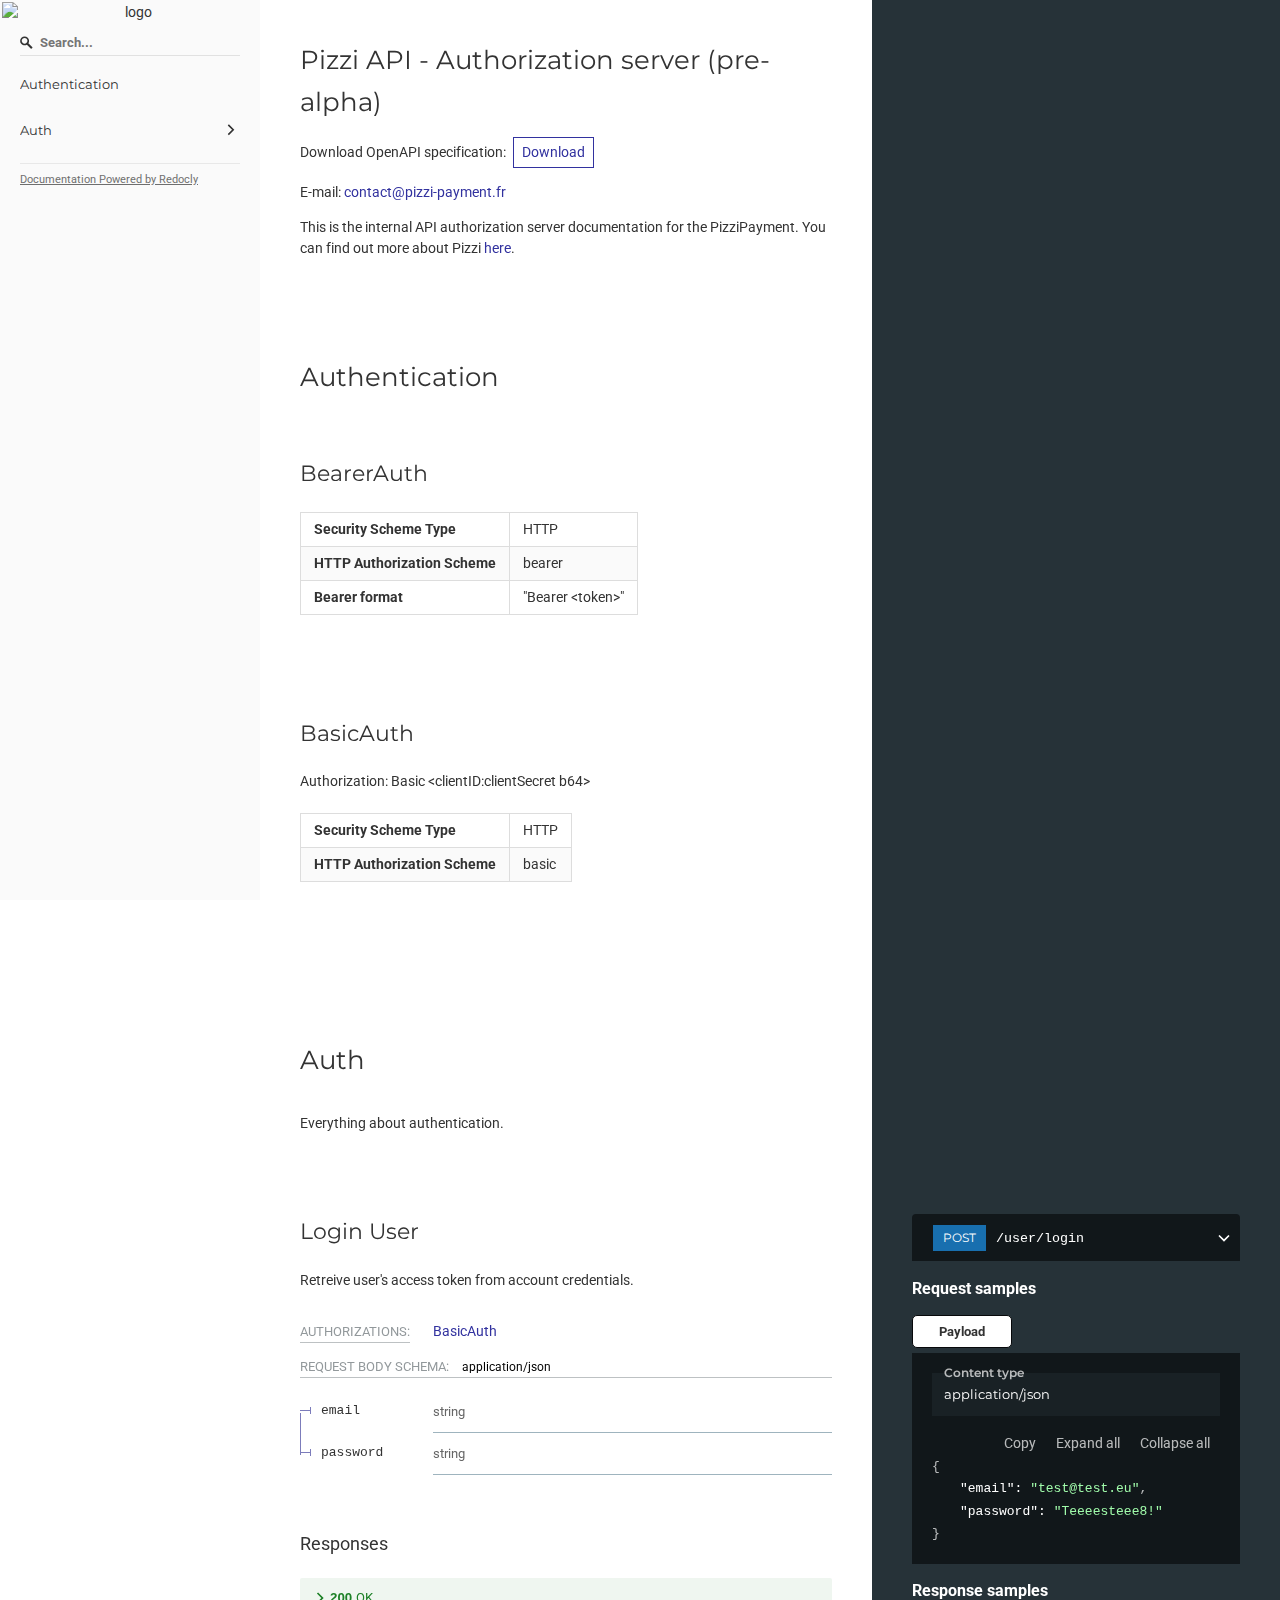
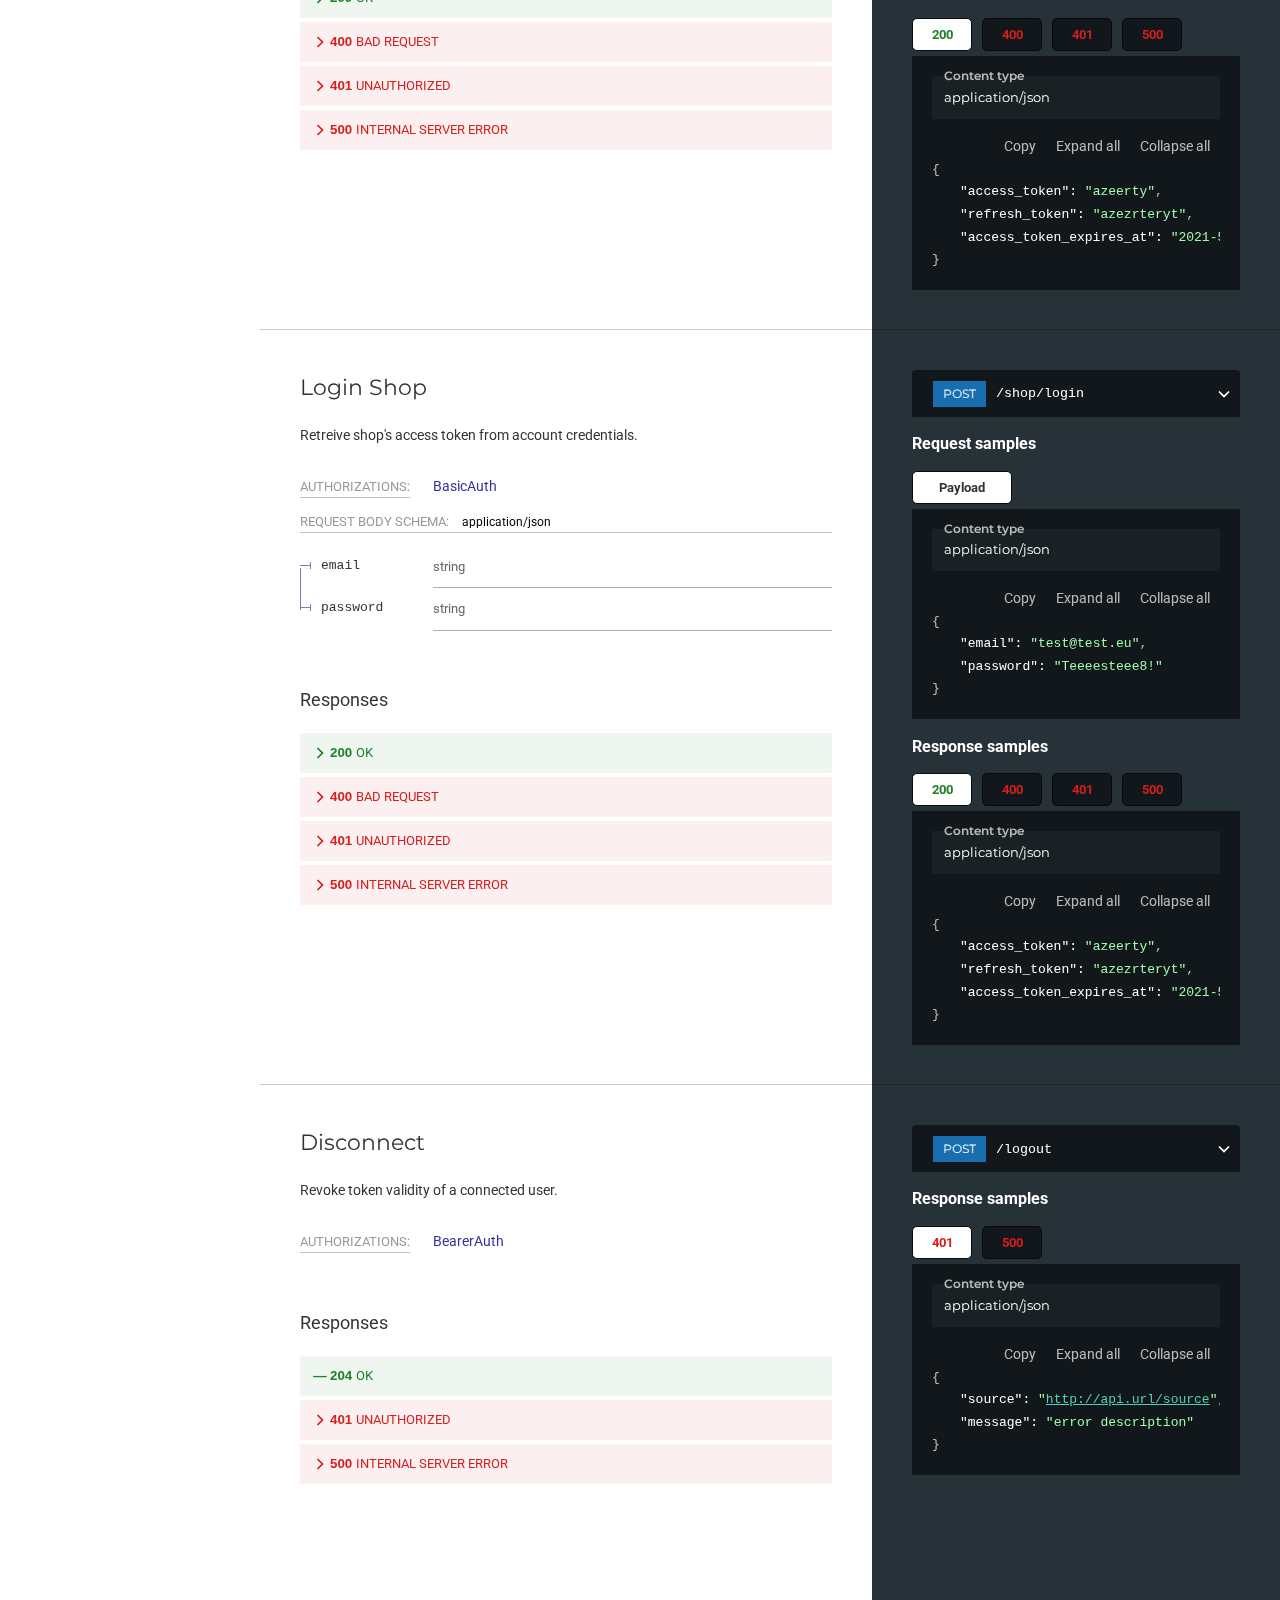
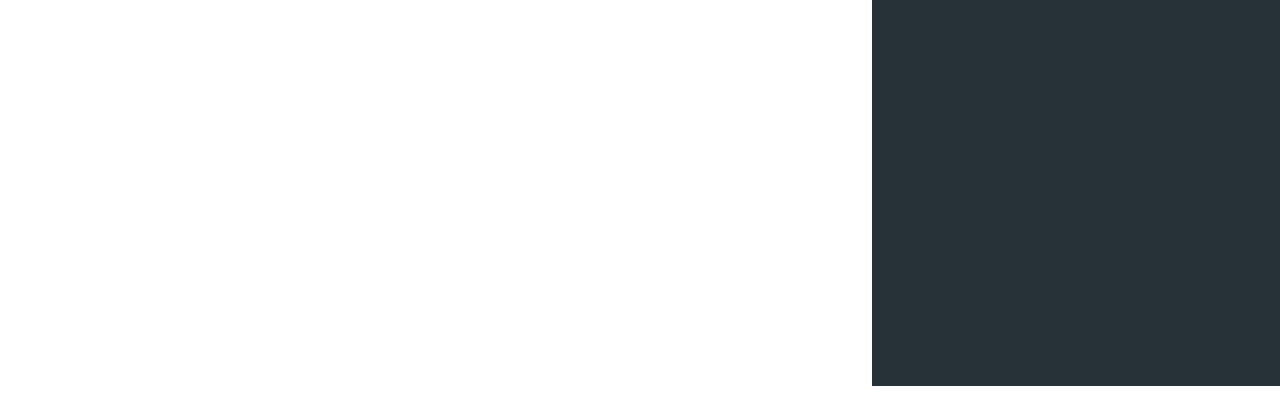
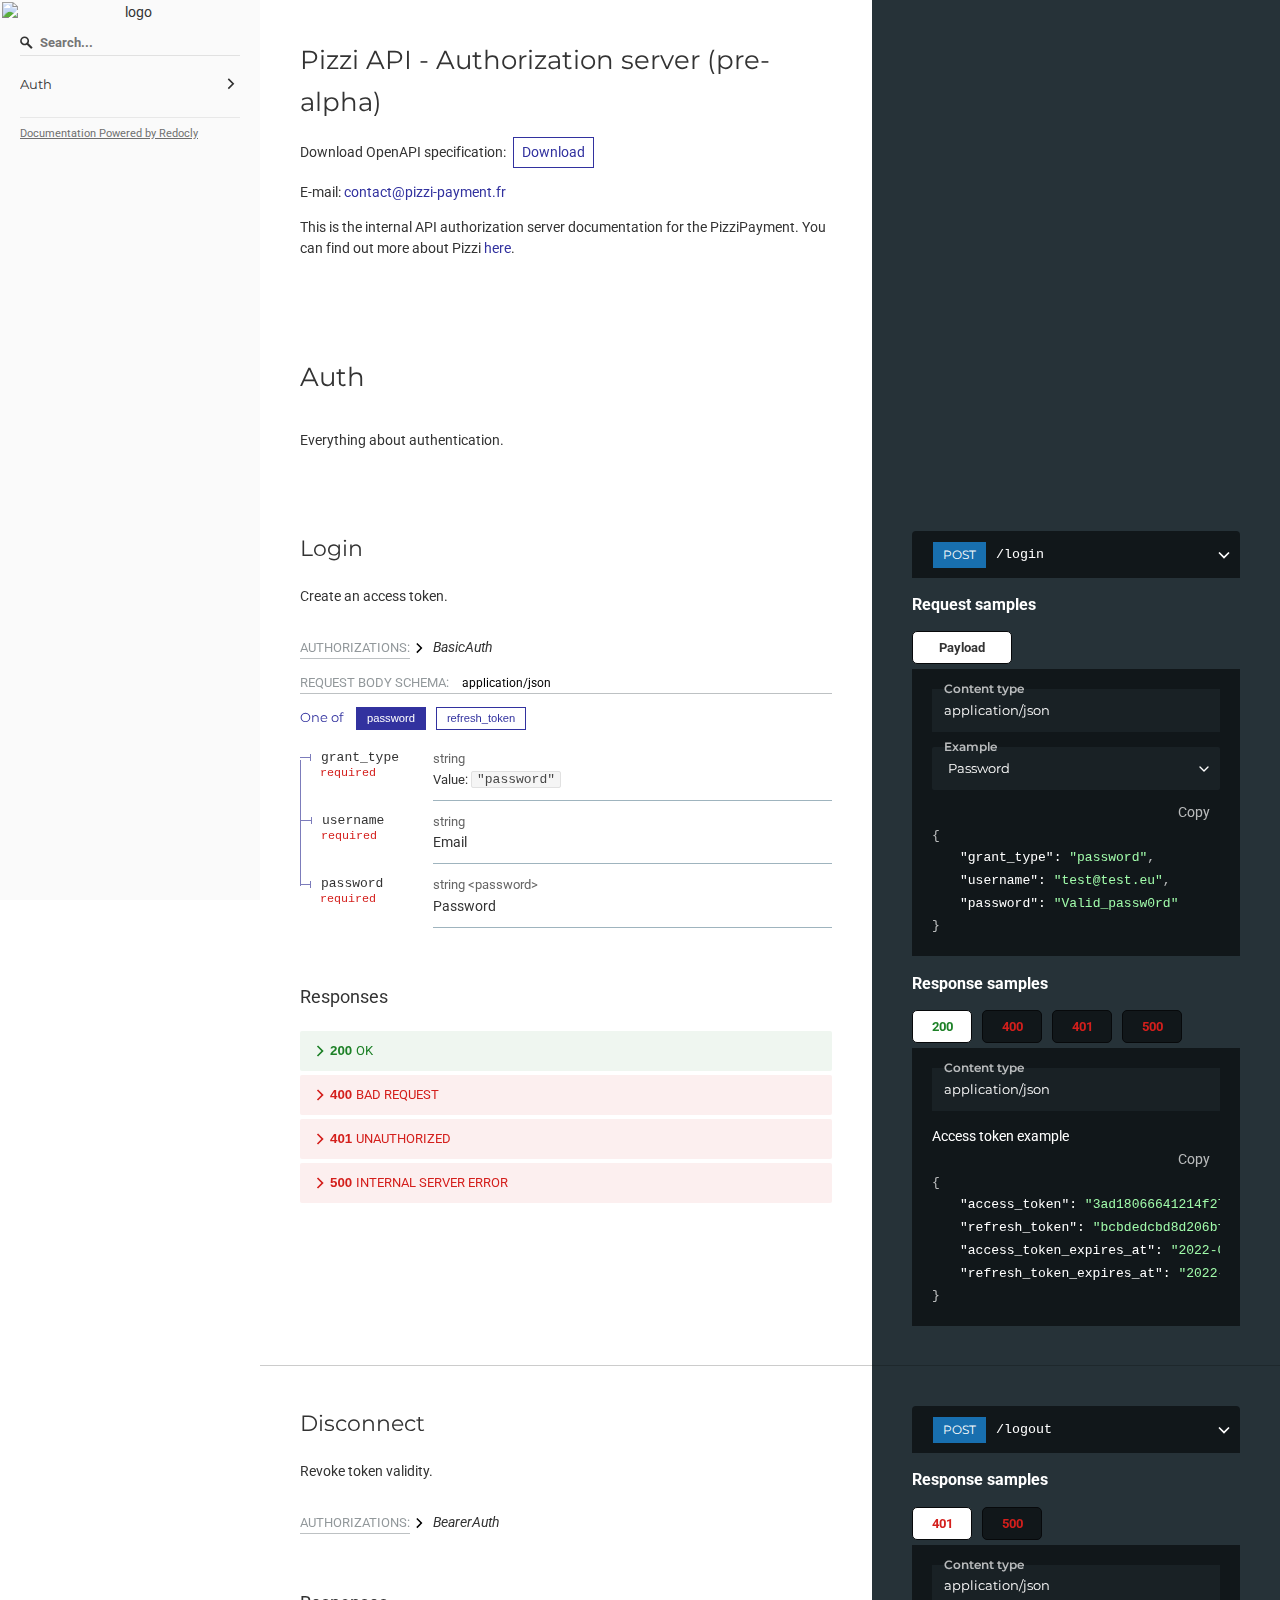
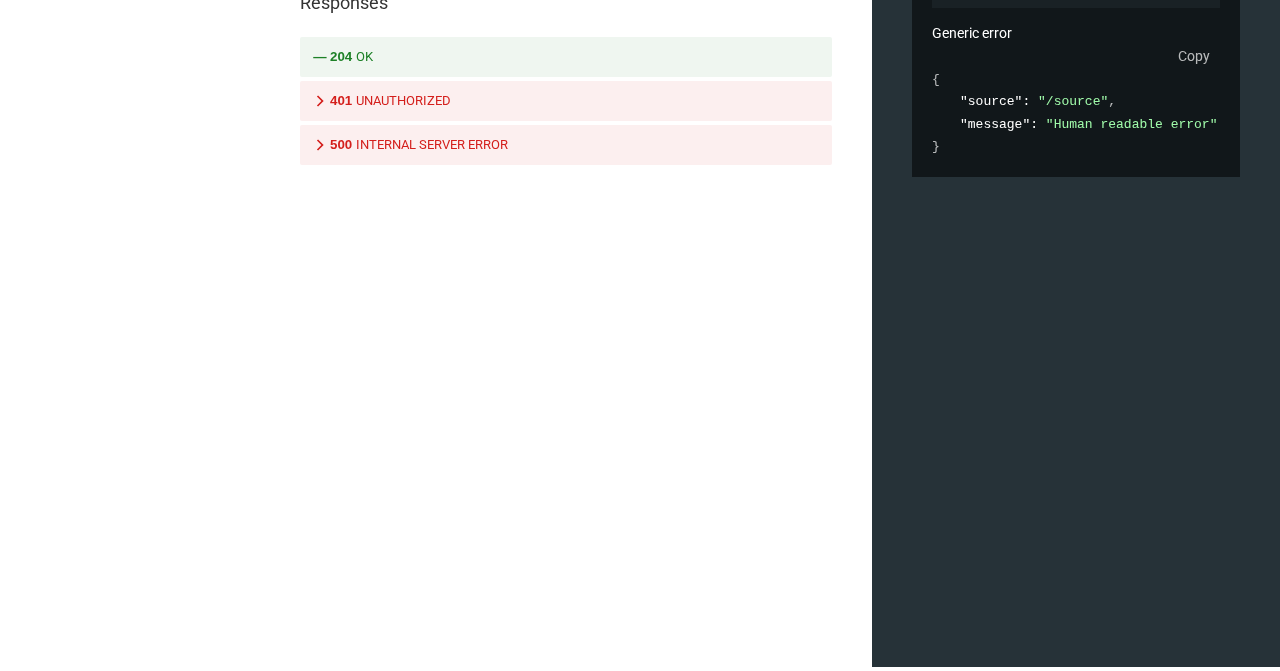
